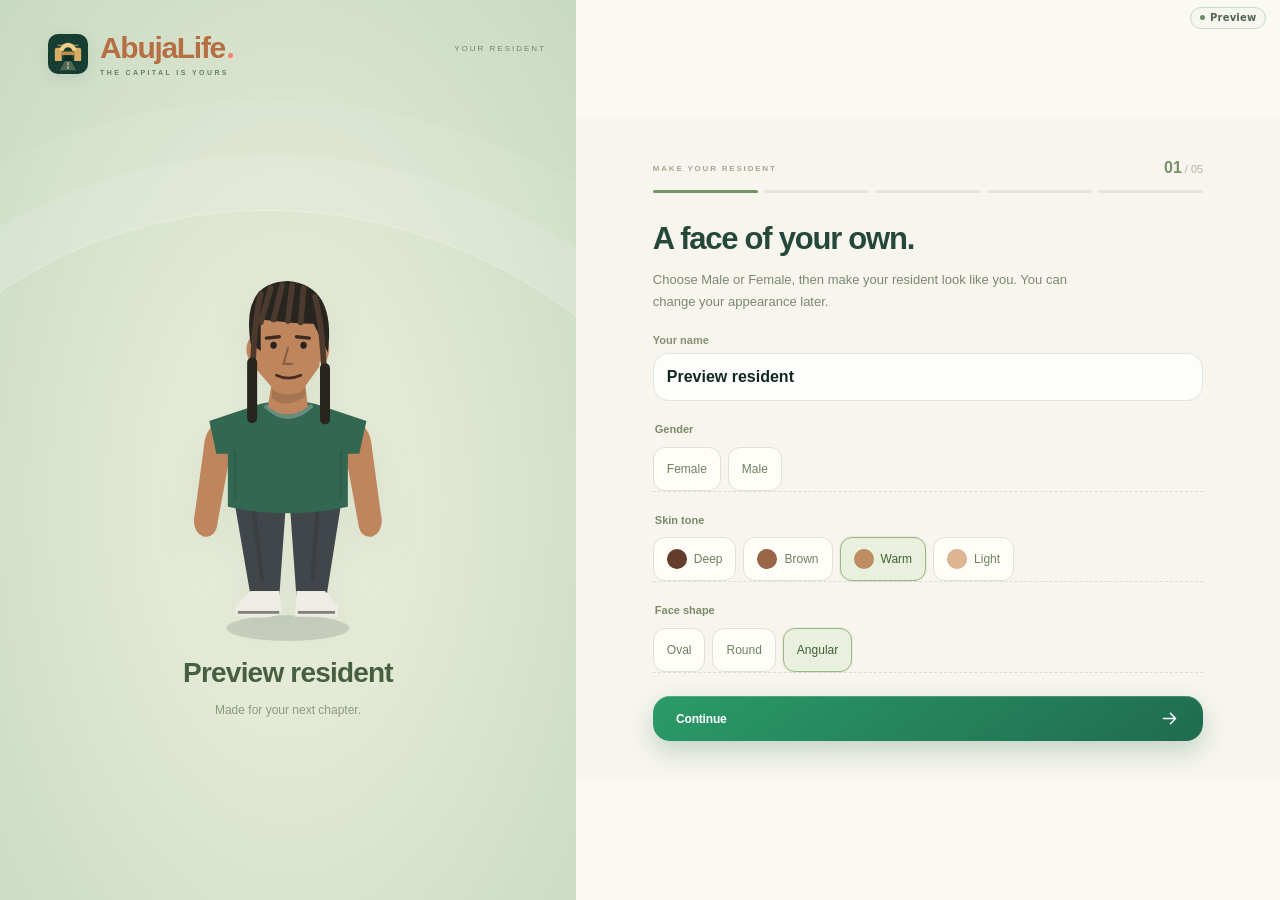
==== preview/index.html @ cd8a8795 "Merge pull request #1 from victorKALEJAYE/feat/life-progression-2026-10-13 AbujaLife with life progr" ====
<!doctype html>
<html lang="en">
<head>
<meta charset="utf-8">
<meta name="viewport" content="width=device-width,initial-scale=1,maximum-scale=1,user-scalable=no,viewport-fit=cover">
<meta name="theme-color" content="#204b3c">
<meta name="description" content="Explore the AbujaLife browser preview. No account required.">
<title>AbujaLife · Preview</title>
<link rel="icon" href="data:image/svg+xml,%3Csvg xmlns='http://www.w3.org/2000/svg' viewBox='0 0 64 64'%3E%3Crect width='64' height='64' rx='16' fill='%23204b3c'/%3E%3Ctext x='32' y='44' text-anchor='middle' font-size='42' font-family='Georgia' fill='%23f4f2eb'%3EA%3C/text%3E%3C/svg%3E">
<link rel="stylesheet" data-abuja-map-styles href="data:text/css,">
<style>
.world-canvas{position:relative;width:100%;overflow:hidden;border-radius:20px;background:#c6d2b5;isolation:isolate;line-height:1.3}
.world-playable{height:clamp(520px,67dvh,760px);outline:none;touch-action:pan-y;box-shadow:inset 0 0 0 1px #f1eed1}
.world-playable .world-scene{display:block;width:100%;height:100%;min-height:0;aspect-ratio:auto;overflow:hidden;font-family:Inter,system-ui,-apple-system,BlinkMacSystemFont,"Segoe UI",sans-serif;touch-action:none;cursor:crosshair;user-select:none}
.world-playable:focus-visible{outline:2px solid #bfa97e;outline-offset:3px}
.world-playable .world-scene text{user-select:none}
.world-preview{height:620px;pointer-events:none}
.world-preview .world-hud,.world-preview .world-game-controls,.world-preview .world-help,.world-preview .world-motion-status,.world-preview .world-simulation-label{display:none}
.resident-avatar{display:block;height:auto;overflow:visible}.resident-avatar-full{max-height:240px}
.world-hud{position:absolute;top:18px;left:18px;right:18px;display:flex;align-items:start;justify-content:space-between;gap:12px;pointer-events:none}
.world-location-chip{display:flex;align-items:center;gap:9px;min-height:41px;background:#fbf6e9e8;border:1px solid #fff7;box-shadow:0 4px 18px #213c2e14;border-radius:13px;color:#395547;padding:11px 13px;font-size:12px;font-weight:650;backdrop-filter:blur(12px)}
.world-location-chip>i{width:7px;height:7px;background:#769773;border-radius:50%;box-shadow:0 0 0 4px #759b7118}.world-location-chip>small{font-size:8px;font-weight:700;letter-spacing:1px;color:#7c8b74;border-left:1px solid #77866a2b;margin-left:4px;padding-left:11px}
.world-camera-button{width:39px;height:39px;min-height:39px;background:#f8f4e4dd;border:1px solid #fff8;border-radius:12px;color:#436752;font-size:29px;line-height:1;pointer-events:auto;box-shadow:0 4px 15px #1b41291a}
.world-motion-status{position:absolute;top:70px;left:23px;max-width:calc(100% - 42px);font-size:10px;font-weight:600;color:#49634c;text-shadow:0 1px 8px #f5f0d7;pointer-events:none}
.world-game-controls{position:absolute;bottom:35px;left:23px;right:23px;display:flex;justify-content:space-between;align-items:end;gap:18px;pointer-events:none}
.world-joystick-wrap{display:flex;flex-direction:column;gap:7px;align-items:center;pointer-events:auto;touch-action:none}
.world-joystick{position:relative;width:100px;height:100px;border-radius:50%;background:#e8e6cf57;border:1px solid #ffffff9c;box-shadow:0 4px 30px #1b3c2620,inset 0 0 0 9px #fffff91a;backdrop-filter:blur(6px);touch-action:none;cursor:grab;outline:none}
.world-joystick:active,.world-joystick.is-active{cursor:grabbing;background:#f5f1db88;border-color:#fffffff0}
.world-joystick-knob{position:absolute;left:31px;top:31px;width:38px;height:38px;border:1px solid #fff9;border-radius:50%;background:#f8f2e3ef;box-shadow:0 3px 11px #354f2e38,inset 0 -3px 5px #b7c4a63d;pointer-events:none;will-change:transform}
.world-joystick-cross:before,.world-joystick-cross:after{content:"";position:absolute;left:48px;top:11px;width:2px;height:76px;background:#fff7}.world-joystick-cross:after{transform:rotate(90deg)}
.world-joystick-caption{color:#3b5f47;font-size:8px;font-weight:750;letter-spacing:1.7px;text-shadow:0 1px 4px #fff9}
.world-actions{display:flex;flex-direction:column;align-items:end;gap:12px;pointer-events:auto}
.world-sprint-button{display:flex;flex-direction:column;align-items:center;justify-content:center;width:52px;height:52px;background:#f6f0dfcd;border:1px solid #fff9;border-radius:50%;color:#486447;box-shadow:0 3px 15px #324c2420;touch-action:none;user-select:none}
.world-sprint-button>span{font-size:20px;line-height:1}.world-sprint-button>small{font-size:7px;font-weight:750;letter-spacing:1px;margin-top:4px}.world-sprint-button.is-active{background:#3e644b;color:#fff;transform:scale(.97)}
.world-interact-button{display:flex;align-items:center;gap:9px;min-height:46px;max-width:310px;padding:8px 13px;background:#f6f1e5ea;border:1px solid #fff9;border-radius:14px;box-shadow:0 5px 20px #243f2a21;color:#5d7455;font-size:11px;font-weight:650;backdrop-filter:blur(10px)}
.world-context-action{position:absolute;z-index:4;transform:translate(-50%,-100%);max-width:min(210px,calc(100% - 28px));min-height:38px;padding:9px 15px;border:1px solid #fff9;border-radius:999px;background:#244f3feF;color:#fff8e9;box-shadow:0 8px 24px #1b352c45;font:inherit;font-size:11px;font-weight:750;white-space:nowrap;text-overflow:ellipsis;overflow:hidden;pointer-events:auto;touch-action:manipulation;backdrop-filter:blur(12px)}.world-context-action[hidden]{display:none}
.world-interact-button>span{max-width:215px;overflow:hidden;text-overflow:ellipsis;white-space:nowrap}.world-interact-button>b{font-weight:400;font-size:19px}.world-interact-button kbd{display:grid;place-items:center;width:24px;height:24px;border:1px solid #77896a3d;border-radius:7px;background:#fffcf3;color:#617954;font-size:11px;font-family:inherit}.world-interact-button.is-ready{background:#31563fea;color:#f7f0d6;border-color:#f8ecc277}.world-interact-button.is-ready kbd{background:#f0e4bd;color:#37573a;border-color:transparent}
.world-help{position:absolute;bottom:20px;left:50%;transform:translateX(-50%);display:flex;align-items:center;gap:15px;color:#526c4e;font-size:9px;font-weight:550;white-space:nowrap;pointer-events:none;text-shadow:0 1px 5px #f3efda}.world-help>span{display:flex;align-items:center;gap:4px}.world-help kbd{font:8px Inter,system-ui;border:1px solid #5c785530;border-radius:3px;min-width:13px;height:16px;display:inline-grid;place-items:center;background:#f8f2df8c;padding:1px 3px;color:#5b7453}
.world-simulation-label{position:absolute;bottom:9px;right:18px;color:#5c745699;font-size:7px;letter-spacing:.2px;pointer-events:none}
.world-point{cursor:pointer;outline:none;transition:opacity .16s}.world-point-ring{fill:#f3ecc885;stroke:#faf5d3;stroke-width:1.7}.world-point-arrow{stroke:#fdf8dc;stroke-width:2;fill:none;stroke-linecap:round;stroke-linejoin:round}.world-point-label{opacity:.87;transition:opacity .2s}.world-point-label rect{fill:#f4f0dfed;stroke:#fffffc82;stroke-width:.7;filter:drop-shadow(0 2px 3px #2d453318)}.world-point-label text{font-size:10px;font-weight:650;fill:#4e684f;letter-spacing:.15px}.world-point.is-nearby .world-point-ring{fill:#45684d99;stroke:#faf1c7;stroke-width:2.4}.world-point.is-nearby .world-point-label rect{fill:#315840;stroke:#f3e5bc}.world-point.is-nearby .world-point-label text{fill:#f6efd5}.world-point:hover .world-point-label,.world-point:focus .world-point-label{opacity:1}.world-point:hover .world-point-ring,.world-point:focus .world-point-ring{stroke-width:4;fill:#d0bd7890}.city-building{cursor:pointer}.city-building:hover{filter:brightness(1.025)}
.world-front-door{cursor:pointer;filter:drop-shadow(0 7px 12px #1e49352b)}.world-front-door text{paint-order:stroke;stroke:#f7f2de55;stroke-width:1px}.world-front-door:hover{filter:brightness(1.06) drop-shadow(0 7px 12px #1e49353c)}
.world-player{pointer-events:none}.world-player-halo{fill:#edcf7d35;stroke:#e9d390bd;stroke-width:1.5}.world-you-label rect{fill:#335d42}.world-you-label text{fill:#f7efcf;font-size:8px;font-weight:750;letter-spacing:1px}.world-you-label>path{fill:#355d42}.world-online-resident{cursor:pointer}.online-resident-label text{font-size:8px;fill:#416348;font-weight:600}.world-ambient{pointer-events:none}.world-parked-car{cursor:pointer}
.world-route-line{fill:none;stroke:#ffefd0;stroke-width:3;stroke-linecap:round;stroke-dasharray:3 11;opacity:.65;pointer-events:none}.world-destination{pointer-events:none}.world-destination ellipse{fill:none;stroke:#f9f0c8;stroke-width:2}.world-destination ellipse+ellipse{fill:#eee0a3aa;stroke:none}.world-destination[hidden],.world-furniture-ghost[hidden]{display:none}
.world-furniture-ghost{pointer-events:none}.world-furniture-ghost ellipse{fill:#619d6380;stroke:#eef1bc;stroke-width:2}.world-furniture-ghost path{fill:#f1e4c080;stroke:#f8f2d2;stroke-width:2}.world-furniture-ghost text{fill:#345c3c;font-size:10px;font-weight:700;letter-spacing:2}.world-furniture-ghost.is-blocked ellipse{fill:#b35e5988}.world-furniture-toolbar{position:absolute;bottom:160px;left:50%;transform:translateX(-50%);display:flex;align-items:center;gap:9px;padding:10px 12px;border-radius:14px;background:#f8f2e8ed;box-shadow:0 6px 24px #2943332b;width:max-content;max-width:calc(100% - 28px);font-size:11px;color:#406346}.world-furniture-toolbar[hidden]{display:none}.world-furniture-toolbar button{border:0;border-radius:8px;background:#426849;color:#f9f1da;padding:9px 11px;font-size:10px;white-space:nowrap}.world-furniture-toolbar button:last-child{background:#dfe5d4;color:#406047}
.world-leaves{animation:world-leaves 8s ease-in-out infinite;transform-origin:0 -60px}.world-fountain{animation:fountain-light 2.6s ease-in-out infinite alternate}
.world-canvas[data-activity=exercise] .world-player-walker .walker-body{animation:world-workout 1.1s ease-in-out infinite}.world-canvas[data-activity=eat] .world-player-walker .walker-arm-right{animation:world-eating 1.5s ease-in-out infinite}.world-canvas[data-activity=rest] .world-player-walker{animation:world-rest 3s ease-in-out infinite}.world-canvas[data-scene-kind=transit] .world-joystick-wrap,.world-canvas[data-scene-kind=transit] .world-actions,.world-canvas[data-scene-kind=transit] .world-help{display:none}
@keyframes world-leaves{0%,100%{transform:rotate(-.35deg)}50%{transform:rotate(.7deg)}}@keyframes fountain-light{from{opacity:.65}to{opacity:1}}@keyframes world-workout{0%,100%{transform:translateY(0)}50%{transform:translateY(9px)}}@keyframes world-eating{0%,100%{transform:rotate(0deg);transform-origin:12px -51px}50%{transform:rotate(-70deg);transform-origin:12px -51px}}@keyframes world-rest{50%{opacity:.78}}
@media(min-width:1000px){.world-joystick{width:90px;height:90px;opacity:.8}.world-joystick-knob{top:27px;left:27px;width:34px;height:34px}.world-joystick-cross:before,.world-joystick-cross:after{left:43px;top:10px;height:68px}.world-game-controls{bottom:38px}.world-joystick:hover{opacity:1}}
@media(max-width:600px){.world-canvas{border-radius:16px}.world-playable,#world-scene.world-playable{height:clamp(490px,64dvh,650px);min-height:490px}.world-hud{top:13px;left:13px;right:13px;gap:8px}.world-location-chip{min-height:36px;padding:9px 11px;font-size:10px;gap:7px;border-radius:11px;max-width:calc(100% - 46px)}.world-location-chip>span{max-width:154px;white-space:nowrap;overflow:hidden;text-overflow:ellipsis}.world-location-chip>small{font-size:7px;padding-left:8px;letter-spacing:.6px}.world-location-chip>i{width:5px;height:5px}.world-camera-button{width:35px;height:35px;min-height:35px;font-size:25px;border-radius:10px}.world-motion-status{top:59px;left:17px;font-size:9px;max-width:calc(100% - 30px)}.world-game-controls{left:17px;right:17px;bottom:26px;gap:13px}.world-joystick{width:104px;height:104px}.world-joystick-knob{left:32px;top:32px;width:40px;height:40px}.world-joystick-cross:before,.world-joystick-cross:after{left:51px;top:11px;height:79px}.world-joystick-caption{font-size:7px}.world-actions{gap:11px;max-width:190px}.world-interact-button{min-height:45px;font-size:10px;padding:8px 10px;gap:7px;max-width:195px;border-radius:13px}.world-interact-button>span{max-width:137px}.world-interact-button kbd{display:none}.world-sprint-button{width:49px;height:49px}.world-help{bottom:13px;left:16px;transform:none;font-size:7px}.world-help>span:nth-child(-n+2){display:none}.world-simulation-label{font-size:6px;right:13px;bottom:12px}.world-furniture-toolbar{bottom:156px;font-size:9px;gap:6px;padding:9px}.world-furniture-toolbar>span{max-width:136px;line-height:1.5}.world-furniture-toolbar button{padding:8px;font-size:9px}.world-preview{height:540px}}
@media(prefers-reduced-motion:reduce){.world-leaves,.world-fountain{animation:none}.world-point,.world-point-label{transition:none}}
.world-npc-label{font-size:8px;font-weight:650;fill:#506747;letter-spacing:1.1px;opacity:.75}
.world-sprint-button>span svg{width:19px;height:19px;display:block}.world-interact-button>b svg{width:16px;height:16px;display:block}
.world-minimap{position:absolute;right:18px;top:68px;width:120px;padding:6px 7px 5px;border-radius:13px;background:#375a42b5;border:1px solid #faf1d157;box-shadow:0 3px 15px #22402a15;backdrop-filter:blur(8px);pointer-events:none}.world-minimap svg{display:block;width:100%;height:76px;background:#b2c49b70;border-radius:7px;overflow:hidden}.world-minimap>span{display:block;text-align:center;margin-top:5px;font-size:5.5px;letter-spacing:.7px;font-weight:700;color:#f2e8c4}.world-preview .world-minimap{display:none}.world-canvas[data-scene-kind=transit] .world-minimap{display:none}
@media(max-width:600px){.world-minimap{right:13px;top:61px;width:80px;padding:4px;border-radius:9px}.world-minimap svg{height:51px;border-radius:5px}.world-minimap>span{font-size:4px;letter-spacing:.2px;margin-top:3px}.world-motion-status{max-width:calc(100% - 120px);line-height:1.5}}
/* Quiet game chrome leaves the resident and the road in view. */
.world-character-layer{position:absolute;inset:0;width:100%;height:100%;z-index:1;pointer-events:none}
.world-canvas[data-character-renderer="webgl-3d"] .walker-body{visibility:hidden}
.world-hud,.world-game-controls,.world-minimap,.world-furniture-toolbar{z-index:3}
.world-location-chip{min-height:31px;padding:8px 11px;border-radius:9px;font-size:10px;gap:8px;background:#fbf7ebdc;box-shadow:0 2px 12px #213c2e0a}
.world-location-chip>small{display:none}.world-location-chip>i{width:5px;height:5px;box-shadow:none}
.world-camera-button{width:32px;height:32px;min-height:32px;font-size:23px;border-radius:9px;box-shadow:none;background:#fbf7ebdb}
.world-minimap{top:61px;width:93px;padding:4px;border-radius:10px;background:#365c47a6;box-shadow:none;border-color:#faf1d144}.world-minimap svg{height:67px;border-radius:6px}.world-minimap>span{display:none}
.world-motion-status,.world-help,.world-simulation-label{position:absolute;width:1px;height:1px;margin:-1px;padding:0;overflow:hidden;clip-path:inset(50%);white-space:nowrap;border:0}
.world-motion-status.is-important{width:auto;height:auto;clip-path:none;top:57px;left:20px;max-width:calc(100% - 140px);white-space:normal;background:#fbf5e7e8;padding:8px 11px;border-radius:8px;font-size:10px;z-index:3}
.world-you-label,.world-npc-label{display:none}.world-npc-label.is-security{display:block;font-size:6.5px;font-weight:750;letter-spacing:.7px;fill:#f6f1dc;paint-order:stroke;stroke:#315846;stroke-width:3px;stroke-linejoin:round}.world-player-halo{fill:#fff8d21c;stroke:#fff3ba9c;stroke-width:1.2}
.world-point-label{opacity:0}.world-point:hover .world-point-label,.world-point:focus .world-point-label,.world-point.is-nearby .world-point-label{opacity:1}.world-point-ring{fill:#fff3be24;stroke:#fff6d6a8;stroke-width:1.2}.world-point-arrow{opacity:.6}
.world-joystick-caption{display:none}.world-joystick-cross:before,.world-joystick-cross:after{opacity:.28}.world-joystick{background:#f2ebd32e;border-color:#fffff080;box-shadow:inset 0 0 0 9px #fffff50a,0 3px 14px #27463115;backdrop-filter:blur(3px)}
.world-interact-button{max-width:235px;min-height:41px;border-radius:11px;font-size:10px;box-shadow:0 3px 12px #243f2a14}.world-interact-button:not(.is-ready){opacity:.55}.world-interact-button>b{display:none}.world-actions{gap:10px}.world-sprint-button{width:45px;height:45px;box-shadow:none;background:#f6f0df9e}.world-sprint-button>small{display:none}.world-game-controls{bottom:24px}
.world-canvas[data-scene-kind="transit"]{background:#8eaf7c}.world-canvas[data-scene-kind="transit"]>.world-scene{filter:none}.world-canvas[data-scene-kind="transit"] .world-location-chip{max-width:130px}
.world-canvas[data-scene-kind="transit"] .world-camera-button{display:none}
.world-canvas[data-activity="dance"] .world-player-walker .walker-body{animation:world-dance .65s ease-in-out infinite alternate}
@keyframes world-dance{from{transform:translate(-3px,-2px) rotate(-5deg)}to{transform:translate(3px,-5px) rotate(5deg)}}
.world-lake-ripple{animation:lake-ripple 5s ease-in-out infinite alternate}.world-club-light{animation:club-light 4s ease-in-out infinite alternate}
@keyframes lake-ripple{from{opacity:.2}to{opacity:.65}}@keyframes club-light{from{opacity:.14}to{opacity:.38}}
@media(max-width:600px){.world-location-chip{max-width:calc(100% - 50px);min-height:30px;padding:7px 9px;font-size:9px}.world-minimap{width:65px;top:54px;right:13px}.world-minimap svg{height:47px}.world-game-controls{bottom:21px;left:15px;right:15px}.world-joystick{width:90px;height:90px}.world-joystick-knob{left:28px;top:28px;width:34px;height:34px}.world-joystick-cross:before,.world-joystick-cross:after{left:44px;top:10px;height:69px}.world-interact-button{max-width:175px;min-height:42px}.world-interact-button>span{max-width:150px}.world-sprint-button{width:44px;height:44px}.world-motion-status.is-important{top:55px;max-width:calc(100% - 115px);font-size:9px}}
@media(prefers-reduced-motion:reduce){.world-lake-ripple,.world-club-light,.world-canvas[data-activity="dance"] .walker-body{animation:none}}
/* The SVG remains a transparent, keyboard-accessible interaction layer above real 3D scenery. */
.world-canvas[data-environment-renderer="webgl-3d"] .world-character-layer{z-index:0}
.world-canvas[data-environment-renderer="webgl-3d"]>.world-scene{position:relative;z-index:1;background:transparent}
.world-canvas[data-environment-renderer="webgl-3d"] .world-art,.world-canvas[data-environment-renderer="webgl-3d"] .world-traffic,.world-canvas[data-environment-renderer="webgl-3d"] .world-parked-car>.vehicle-figure,.world-canvas[data-environment-renderer="webgl-3d"] .world-player-car{visibility:hidden}
[data-avatar-renderer="webgl-3d"]{position:relative}[data-avatar-renderer="webgl-3d"]>.resident-avatar{visibility:hidden}.resident-avatar-3d{position:absolute;inset:0;width:100%;height:100%;display:block}
.world-canvas[data-environment-renderer="webgl-3d"] .world-art{visibility:visible;opacity:0}
.world-canvas[data-environment-renderer="webgl-3d"] .world-parked-car>.vehicle-figure{visibility:visible;opacity:0}
.world-time-chip{position:absolute;left:18px;top:58px;z-index:3;display:flex;align-items:center;gap:8px;color:#40584a;font-size:9px;pointer-events:none;text-shadow:0 1px 4px #f7f2de99}.world-time-chip time{font-variant-numeric:tabular-nums;font-weight:700}.world-time-chip span{font-size:8px;opacity:.8}.world-time-chip small{font-size:7px}.world-preview .world-time-chip{display:none}.world-canvas[data-time-of-day=night] .world-time-chip{color:#e4e9ea;text-shadow:0 1px 5px #192932}.world-canvas[data-time-of-day=night]:not([data-environment-renderer])>.world-scene{filter:brightness(.58) saturate(.75)}.world-sound-toggle{position:absolute;z-index:4;right:18px;top:141px;padding:7px 9px;border:1px solid #e7e6d370;background:#f4eddbdd;border-radius:8px;font:600 9px system-ui;color:#44604f}.world-sound-toggle[aria-pressed=true]{background:#405e64;color:#e8e6d5}.world-sound-toggle:disabled{opacity:.5}.world-canvas[data-scene-kind=transit] .world-time-chip{top:53px;flex-direction:column;align-items:flex-start;gap:3px}
@media(max-width:600px){.world-time-chip{left:13px;top:52px;gap:5px;font-size:8px;flex-direction:column;align-items:flex-start}.world-time-chip span{font-size:7px}.world-time-chip small{font-size:6px}.world-sound-toggle{right:13px;top:112px;font-size:8px}}
.world-location-chip{box-sizing:border-box}.world-motion-status.is-important{top:86px}.world-motion-status.is-activity{width:auto;height:auto;clip-path:none;top:85px;left:18px;max-width:calc(100% - 135px);padding:8px 11px 11px;margin:0;background:#eee9dbe8;color:#3b5248;border-radius:9px;font-size:10px;white-space:normal;z-index:4}.world-motion-status.is-activity:after{content:"";position:absolute;left:9px;right:9px;bottom:5px;height:2px;border-radius:2px;background:linear-gradient(to right,#668e79 calc(var(--activity-progress,0)*100%),#71827425 0)}.world-canvas[data-activity-object]:not([data-activity-object=""]) .world-player-halo,.world-canvas[data-activity-object]:not([data-activity-object=""]) .world-activity-prop{visibility:hidden}
@media(max-width:600px){.world-motion-status.is-activity{top:89px;left:13px;font-size:9px}.world-motion-status.is-important{top:89px}}
/* Camera controls affect the environment, never the surrounding website. */
.world-zoom-controls{position:absolute;z-index:4;right:18px;top:141px;display:flex;align-items:center;gap:2px;padding:3px;background:#fbf7ebe8;border:1px solid #fff9;border-radius:12px;box-shadow:0 3px 12px #243f2a14;touch-action:manipulation}
.world-zoom-controls>button{display:grid;place-items:center;width:40px;height:40px;min-height:40px;padding:0;border:0;border-radius:8px;background:transparent;color:#355c48;font:500 25px/1 system-ui;cursor:pointer;touch-action:manipulation}
.world-zoom-controls>button svg{width:19px;height:19px}.world-zoom-controls>button:hover{background:#496d5114}.world-zoom-controls>button:active{background:#496d5125}.world-zoom-controls>button:disabled{opacity:.3;cursor:default}.world-zoom-controls>button:focus-visible{outline:2px solid #b79a58;outline-offset:0}
.world-zoom-announcement{position:absolute;width:1px;height:1px;padding:0;margin:-1px;overflow:hidden;clip-path:inset(50%);white-space:nowrap;border:0}.world-preview .world-zoom-controls{display:none}.world-sound-toggle{top:196px}
@media(max-width:600px){.world-zoom-controls{right:13px;top:121px;border-radius:10px}.world-sound-toggle{top:176px}}
.world-canvas[data-scene-kind="home"] .world-zoom-controls,.world-canvas[data-scene-kind="visit"] .world-zoom-controls{top:88px;right:auto;left:50%;transform:translateX(-50%)}

/* Extend the outdoor ambience past oblique map edges without a bright night void. */
.world-canvas[data-scene-kind="public"][data-time-of-day="night"]{background:#192e24}

/* Arranging leaves the room visible; taps choose a position and Place saves it. */
.world-catalogue-button{position:absolute;z-index:4;left:13px;top:93px;display:inline-flex;align-items:center;gap:7px;min-height:44px;padding:0 12px;background:#fbf7ecee;color:#294f3d;border:1px solid #ffffffb3;border-radius:22px;font:650 11px system-ui;box-shadow:0 3px 12px #163b2420;touch-action:manipulation}
.world-catalogue-button svg{width:16px;height:16px}.world-catalogue-button:hover{background:#fffaf1}
.world-canvas.is-arranging .world-game-controls,.world-canvas.is-arranging .world-catalogue-button{display:none}
.world-canvas .world-furniture-toolbar{position:absolute;z-index:6;left:50%;bottom:15px;transform:translateX(-50%);width:min(350px,calc(100% - 28px));display:flex;flex-direction:column;gap:9px;padding:12px;background:#fbf8f0f5;border:1px solid #ffffffd9;border-radius:19px;box-shadow:0 9px 30px #19342529;color:#2f4e3a}
.world-furniture-toolbar[hidden]{display:none!important}.world-furniture-heading{display:flex;flex-direction:column;gap:3px;min-width:0}.world-furniture-heading strong{font:650 12px system-ui;overflow:hidden;text-overflow:ellipsis;white-space:nowrap}.world-furniture-heading span{max-width:none!important;font:500 10px/1.4 system-ui;color:#77826d}
.world-furniture-adjust{display:grid;grid-template-columns:repeat(5,1fr) 1.15fr;gap:4px;width:100%}.world-furniture-toolbar .world-furniture-adjust button{min-width:0;min-height:44px;padding:6px 3px;border-radius:11px;border:1px solid #d9dfd0;background:#f0f1e8;font:600 19px system-ui;color:#456247;touch-action:manipulation}.world-furniture-adjust [data-world-control=snap]{font-size:10px!important}.world-furniture-adjust [aria-pressed=true]{background:#e2edd8!important;border-color:#a1bb8c!important}
.world-furniture-confirm{display:grid;grid-template-columns:1fr 1.35fr;gap:8px;width:100%}.world-furniture-toolbar .world-furniture-confirm button{min-height:44px;border-radius:12px;border:1px solid #d5dccb;font:650 11px system-ui;background:#f5f5eb;color:#4b674c}.world-furniture-toolbar .world-furniture-confirm [data-world-control=place-furniture]{background:#28523e;color:#fffaf0;border-color:#28523e}.world-furniture-toolbar button:disabled{opacity:.45;cursor:default}
.world-canvas.is-arranging .world-furniture-ghost{opacity:.35}.world-canvas[data-environment-renderer=webgl-3d].is-arranging .world-furniture-ghost{visibility:hidden}
@media(max-height:550px){.world-canvas .world-furniture-toolbar{bottom:8px;gap:5px;padding:8px}.world-furniture-heading{display:none}.world-furniture-confirm{grid-template-columns:1fr 1fr}}
.world-roof-labels{position:absolute;inset:0;z-index:3;pointer-events:none;overflow:hidden}
.world-roof-name{position:absolute;pointer-events:auto;transform:translate(-50%,-100%);max-width:190px;min-height:44px;padding:7px 11px;border:1px solid #fff6;border-radius:12px;background:#183d30df;box-shadow:0 5px 18px #10251b25;color:#fff7dc;font:750 11px/1.2 system-ui,sans-serif;letter-spacing:.015em;text-align:center;backdrop-filter:blur(5px)}
.world-roof-name[hidden]{display:none}
.world-roof-name:active{background:#315f43}


/* Airport activity belongs to the airport premises, not the generic city traffic. */
.world-art .airport-plane{transform-box:fill-box;transform-origin:center;animation:abujalife-airport-taxi 16s linear infinite;will-change:transform}
.world-art .airport-plane-a{animation-delay:-4s}
@keyframes abujalife-airport-taxi{0%{transform:translateX(0)}48%{transform:translateX(520px)}52%{transform:translateX(520px) rotate(180deg)}100%{transform:translateX(0) rotate(180deg)}}
@media (prefers-reduced-motion:reduce){.world-art .airport-plane{animation:none}}


/* Airport movement is lightweight SVG ambience anchored to the actual airport landmark. */
@keyframes abuja-airport-ground-move{0%{transform:translateX(0)}50%{transform:translateX(155px)}100%{transform:translateX(0)}}
.world-scene .airport-plane-a{transform-box:fill-box;transform-origin:center;animation:abuja-airport-ground-move 9s linear infinite}
@media (prefers-reduced-motion:reduce){.world-scene .airport-plane-a{animation:none}}


/* Route guidance stays legible at road scale and while driving. */
.world-route-line{stroke:#fff0b8;stroke-width:5;stroke-dasharray:12 9;opacity:.9;filter:drop-shadow(0 1px 2px #17392f) drop-shadow(0 0 4px #17392f66)}
.world-canvas[data-driving="true"] .world-route-line{stroke:#ffd46f;stroke-width:6;stroke-dasharray:18 10;opacity:1;animation:abjRouteDrive .85s linear infinite}
@keyframes abjRouteDrive{to{stroke-dashoffset:-28}}
.world-go-out-shortcut{background:linear-gradient(145deg,#f5c75f,#e2a93d)!important;color:#213d31!important;box-shadow:0 14px 32px #7a5a1738!important;min-width:126px!important;font-weight:850!important}
.world-go-out-shortcut svg{width:20px;height:20px}
.world-go-out-shortcut span{font-size:15px;letter-spacing:-.02em}

.phone-root{--ph-ink:#202e28;--ph-muted:#747c72;--ph-line:#e2e5dc;--ph-paper:#f7f8f3;--ph-green:#256348;position:fixed;inset:0;z-index:1000;color:var(--ph-ink);font-family:Inter,-apple-system,BlinkMacSystemFont,"Segoe UI",sans-serif}.phone-root[hidden]{display:none}.phone-is-open{overflow:hidden}.phone-root *{box-sizing:border-box}.phone-root button,.phone-root input,.phone-root select,.phone-root textarea{font:inherit}.phone-root button{cursor:pointer;border:0}.phone-root button:disabled{cursor:wait;opacity:.5}.phone-root button:focus-visible,.phone-root input:focus-visible,.phone-root textarea:focus-visible,.phone-root select:focus-visible{outline:3px solid #c9984e;outline-offset:3px}.phone-root button{touch-action:manipulation}.ph-backdrop{position:absolute;inset:0;display:grid;place-items:center;background:#101a16b5;backdrop-filter:blur(12px);padding:20px 12px 38px}.ph-device{position:relative;width:min(360px,calc((100dvh - 80px)*.474));height:min(760px,calc(100dvh - 80px));padding:8px;border:1px solid #aaa99d;border-radius:48px;background:linear-gradient(105deg,#484a43,#dbdbce 11%,#96998e 13%,#32372e 20%,#babaae 83%,#e0e0d1 86%,#42443c);box-shadow:0 28px 80px #0007,0 0 0 2px #272b23,0 0 0 4px #898c7d;isolation:isolate}.ph-screen{position:relative;overflow:hidden;height:100%;border:3px solid #151914;border-radius:40px;background:#1c372d;display:flex;flex-direction:column}.ph-hardware{position:absolute;z-index:-1;border:1px solid #73796c;background:linear-gradient(90deg,#454b3f,#adb2a2);border-radius:3px}.ph-action-button{left:-5px;top:96px;width:4px;height:25px}.ph-volume{left:-5px;top:143px;width:4px;height:72px;padding:0}.ph-power{right:-5px;top:167px;width:4px;height:57px;padding:0}.ph-device-caption{position:absolute;left:0;right:0;top:calc(100% + 14px);display:flex;align-items:center;justify-content:space-between;color:#e4e6d9;font-size:10px;letter-spacing:.1em;font-weight:600;white-space:nowrap}.ph-device-caption button{display:flex;align-items:center;gap:5px;color:#dde1d5;background:none;font-size:10px;letter-spacing:0}.ph-device-caption .ph-icon{width:13px;height:13px}.ph-statusbar{position:relative;z-index:3;flex:0 0 51px;display:flex;align-items:center;justify-content:space-between;padding:0 22px;color:#fff;font-size:13px;font-weight:700;letter-spacing:-.025em}.ph-clock{min-width:43px}.ph-status-icons{display:flex;align-items:center;gap:4px}.ph-status-icons .ph-icon{width:15px;height:15px;stroke-width:2.5}.ph-battery{width:22px;height:11px;display:block;border:1px solid currentColor;border-radius:3px;position:relative;margin-left:2px}.ph-battery:before{content:"";position:absolute;inset:1px;background:currentColor;border-radius:1px}.ph-battery:after{content:"";position:absolute;right:-3px;top:3px;width:2px;height:4px;background:currentColor;border-radius:0 2px 2px 0}.ph-island{position:absolute;top:12px;left:50%;transform:translateX(-50%);width:96px;height:28px;background:#080c0a;color:#fff;z-index:4;border-radius:22px;display:flex;align-items:center;justify-content:flex-end;padding:0 8px;transition:width .25s ease}.ph-island>i{width:8px;height:8px;display:block;border-radius:50%;background:radial-gradient(circle,#122928,#060b09 65%);box-shadow:0 0 0 2px #0d1311}.ph-island-active{width:160px;justify-content:center;gap:7px;overflow:hidden}.ph-island-active .ph-icon{width:16px;height:16px;flex:none;color:#83cba3}.ph-island-active span{font-size:10px;white-space:nowrap;overflow:hidden;text-overflow:ellipsis}.ph-wallpaper{position:absolute;inset:0;overflow:hidden;background:linear-gradient(160deg,#274437 0%,#39604c 34%,#677449 58%,#b89461 80%,#dcc69e 100%);z-index:-1}.ph-wallpaper:before{content:"";position:absolute;width:125%;height:66%;bottom:-7%;left:-34%;border-radius:48% 75% 0 0;background:linear-gradient(40deg,#233d31,#51734e);transform:rotate(-27deg);box-shadow:30px -8px 0 #63806566}.ph-wallpaper:after{content:"";position:absolute;right:-42%;bottom:-39%;width:105%;height:125%;border-radius:48%;background:linear-gradient(125deg,#d3ac74,#9a774dc4 60%,#58634bb8);transform:rotate(31deg);box-shadow:-2px 0 0 #ecdbb044,-45px 0 80px #edc88517}.ph-wallpaper i{position:absolute;bottom:14%;width:17px;background:#152e2970;border-radius:3px 3px 0 0;z-index:2}.ph-wallpaper i:nth-child(1){height:95px;left:48%}.ph-wallpaper i:nth-child(2){height:58px;left:56%;width:22px}.ph-wallpaper i:nth-child(3){height:105px;left:64%;width:8px}.ph-wallpaper i:nth-child(4){height:43px;left:70%;width:20px}.ph-wallpaper i:nth-child(5){height:64px;left:38%;width:22px}.ph-wallpaper span{position:absolute;right:13%;top:17%;width:68px;height:68px;border-radius:50%;background:#f1d1a163;box-shadow:0 0 55px #e0c69533}.ph-icon{display:block;width:22px;height:22px;flex:none}.ph-home-indicator{position:absolute;z-index:8;bottom:7px;left:50%;transform:translateX(-50%);width:112px;height:18px;padding:0;background:transparent}.ph-home-indicator:after{content:"";display:block;height:4px;border-radius:5px;background:#fff;margin:7px 0}.ph-app .ph-home-indicator:after{background:#24342b}.ph-lock-content{position:relative;flex:1;min-height:0;text-align:center;color:#f9f9e9;padding:22px 18px 35px;display:flex;flex-direction:column;align-items:center}.ph-lock-symbol{width:20px;height:20px;margin-bottom:13px;opacity:.88}.ph-lock-date{font-size:15px;font-weight:500;letter-spacing:-.03em}.ph-lock-time{font-size:77px;font-weight:250;line-height:1.12;letter-spacing:-.07em;margin:6px 0 0}.ph-lock-location{font-size:14px;margin-top:16px;font-weight:600;letter-spacing:.03em}.ph-lock-location>span{display:block;font-size:10px;font-weight:400;margin-top:6px;opacity:.75}.ph-lock-notices{width:100%;margin:auto 0 25px;display:grid;gap:8px}.ph-lock-notice{width:100%;display:flex;align-items:center;text-align:left;gap:9px;background:#e8e9d5ce;backdrop-filter:blur(12px);color:#253e30;padding:11px;border-radius:16px;box-shadow:0 2px 12px #182d2a15}.ph-lock-notice>span:nth-child(2){flex:1;min-width:0}.ph-lock-notice strong,.ph-lock-notice small{display:block;overflow:hidden;text-overflow:ellipsis;white-space:nowrap;font-size:11px}.ph-lock-notice small{font-size:10px;margin-top:3px;opacity:.7}.ph-lock-notice>.ph-icon{width:14px}.ph-unlock{display:flex;align-items:center;gap:8px;background:none;color:#f8f9eb;padding:15px;font-size:12px;font-weight:500;margin:auto 0 30px}.ph-lock-notices:not(:empty)+.ph-unlock{margin:0 0 30px}.ph-unlock .ph-icon{width:15px;height:15px}.ph-lock-shortcuts{position:absolute;bottom:38px;left:27px;right:27px;display:flex;justify-content:space-between;pointer-events:none}.ph-lock-shortcuts button{width:39px;height:39px;border-radius:50%;background:#11271f68;color:#fff;display:grid;place-items:center;pointer-events:auto}.ph-lock-shortcuts .ph-icon{width:20px;height:20px}.ph-home-content{position:relative;flex:1;min-height:0;display:flex;flex-direction:column;padding:9px 17px 27px;animation:ph-enter .2s ease}.ph-widget-row{display:grid;grid-template-columns:1.08fr 1fr;gap:10px;margin:2px 0 23px}.ph-widget{min-width:0;height:97px;padding:13px 12px;border-radius:19px;text-align:left;background:#dce5d0d9;backdrop-filter:blur(15px);color:#213c2c;display:flex;flex-direction:column;overflow:hidden}.ph-widget small{display:flex;gap:5px;align-items:center;line-height:1.2;font-size:8px;font-weight:750;letter-spacing:.11em}.ph-widget small .ph-icon{width:11px;height:11px}.ph-widget strong{font-size:19px;line-height:1.16;font-weight:650;letter-spacing:-.045em;margin:10px 0 4px;overflow:hidden;text-overflow:ellipsis;white-space:nowrap}.ph-widget>span{font-size:9px;color:#4c6352;display:flex;align-items:center;justify-content:space-between}.ph-widget>span .ph-icon{width:11px;height:11px}.ph-wallet-widget{background:#18372deb;color:#e5edd6}.ph-wallet-widget>span{color:#b6c6aa}.ph-wallet-widget strong{font-size:19px}.ph-app-grid{display:grid;grid-template-columns:repeat(4,minmax(0,1fr));gap:19px 5px}.ph-launcher{min-width:0;display:flex;flex-direction:column;align-items:center;gap:7px;color:#fff;background:none;padding:0}.ph-app-icon{width:51px;height:51px;border-radius:13px;position:relative;display:grid;place-items:center;color:#fff;box-shadow:0 3px 6px #09181128,inset 0 1px 1px #ffffff45}.ph-app-icon>.ph-icon{width:29px;height:29px;stroke-width:1.7}.ph-app-label{font-size:9px;line-height:1.2;font-weight:450;text-shadow:0 1px 2px #091e15;white-space:nowrap}.phone-root .green{background:linear-gradient(145deg,#6fbb6e,#207b42)}.phone-root .sand{background:linear-gradient(145deg,#efe4cb,#b0a481);color:#395540}.phone-root .blue{background:linear-gradient(145deg,#76a6cb,#376787)}.phone-root .ink{background:linear-gradient(145deg,#435549,#182c20);color:#eee8d2}.phone-root .amber{background:linear-gradient(145deg,#dcc17b,#977b38)}.phone-root .orange{background:linear-gradient(145deg,#d99765,#9e5c35)}.phone-root .cream{background:linear-gradient(145deg,#fcfaee,#d9ddc9);color:#714f35}.phone-root .coral{background:linear-gradient(145deg,#d89280,#ae5345)}.phone-root .violet{background:linear-gradient(145deg,#b1a2c4,#78678a)}.phone-root .silver{background:linear-gradient(145deg,#e0e3d9,#afb7a4);color:#42523f}.phone-root .sage{background:#e3eadb;color:#4c654a}.ph-badge{position:absolute;right:-5px;top:-5px;height:19px;min-width:19px;padding:0 5px;border-radius:20px;display:grid;place-items:center;background:#b54438;color:white;font-size:10px;font-weight:650;font-style:normal;box-shadow:0 1px 3px #0003}.ph-page-dots{display:flex;justify-content:center;align-items:center;gap:5px;color:#f2f4e6;font-size:9px;letter-spacing:.04em;margin:22px 0 auto}.ph-page-dots>i{width:4px;height:4px;border-radius:50%;background:currentColor}.ph-dock{margin-top:15px;background:#c1cbb594;backdrop-filter:blur(24px);padding:12px 7px;border-radius:25px;display:grid;grid-template-columns:repeat(4,1fr);box-shadow:inset 0 1px #e3e9d530}.ph-dock .ph-app-label{display:none}.ph-dock .ph-app-icon{width:49px;height:49px}.ph-app{background:var(--ph-paper)}.ph-app .ph-wallpaper{display:none}.ph-app .ph-statusbar{color:#2b3b30}.ph-app-content{position:relative;flex:1;min-height:0;display:flex;flex-direction:column;padding-bottom:24px;animation:ph-enter .18s ease}.ph-app-header{height:42px;flex:none;padding:0 12px;display:flex;align-items:center;justify-content:space-between;border-bottom:1px solid var(--ph-line);gap:4px;background:#f7f8f3e6}.ph-app-header>strong{font-size:12px;overflow:hidden;text-overflow:ellipsis;white-space:nowrap}.ph-back,.ph-header-close{display:flex;align-items:center;background:none;color:var(--ph-green);padding:8px 0;gap:1px;font-size:11px;min-width:55px}.ph-back .ph-icon{width:19px;height:19px}.ph-header-close{justify-content:flex-end;min-width:35px}.ph-header-close .ph-icon{width:17px;height:17px}.ph-scroll{flex:1;min-height:0;overflow:auto;overscroll-behavior:contain;padding:18px 14px 25px;scrollbar-width:thin;scrollbar-color:#c7cfbd transparent}.ph-page-intro{margin:3px 2px 20px}.ph-page-intro>small{display:block;font-size:8px;font-weight:700;letter-spacing:.13em;color:#788064;line-height:1.6}.ph-page-intro h2{font-size:27px;font-weight:650;letter-spacing:-.055em;line-height:1.16;margin:5px 0 8px;color:#253b2d}.ph-page-intro p{font-size:11px;color:var(--ph-muted);line-height:1.6;margin:0}.ph-toolbar{display:flex;align-items:center;gap:9px}.ph-toolbar .ph-search{flex:1}.ph-search{display:flex;align-items:center;gap:7px;border-radius:11px;background:#e8ece3;padding:0 10px;height:37px;margin:0 0 16px}.ph-search .ph-icon{width:15px;height:15px;color:#7c8976}.ph-search input{width:100%;min-width:0;border:0;outline:0;background:none;color:var(--ph-ink);padding:9px 0;font-size:11px}.ph-search input::placeholder{color:#8b9582}.ph-square{background:none;color:var(--ph-green);padding:6px;margin-bottom:16px}.ph-list{margin:0 -3px 16px}.ph-list-row{width:100%;min-height:63px;display:flex;align-items:center;gap:10px;padding:11px 3px;text-align:left;color:var(--ph-ink);background:transparent;border-bottom:1px solid var(--ph-line)!important}.ph-list-row>.ph-icon,.ph-property-row>.ph-icon{color:#9ba48e;width:14px;height:14px}.ph-row-copy{flex:1;min-width:0;display:flex;flex-direction:column;gap:5px}.ph-row-copy>strong{font-weight:600;font-size:12px;line-height:1.25;overflow:hidden;white-space:nowrap;text-overflow:ellipsis}.ph-row-copy>small{font-size:10px;color:#818b79;line-height:1.3;white-space:nowrap;overflow:hidden;text-overflow:ellipsis}.ph-row-copy>time{font-size:8px;color:#8b9280;margin-top:1px}.ph-row-copy>.ph-wrap{white-space:normal}.ph-avatar{width:39px;height:39px;position:relative;border-radius:50%;display:block;flex:none;background:#dce4cf;overflow:visible}.ph-avatar>svg{width:100%;height:100%;display:block;overflow:hidden;border-radius:inherit}.ph-avatar-fallback{display:none}.ph-online{position:absolute;right:-1px;bottom:1px;width:10px;height:10px;border-radius:50%;border:2px solid var(--ph-paper);background:#5b9551}.ph-avatar.large{width:88px;height:88px;margin:auto}.ph-avatar.large .ph-online{width:17px;height:17px;right:3px;bottom:5px;border-width:3px}.ph-row-end{display:flex;flex-direction:column;gap:6px;align-items:flex-end;font-size:8px;color:#8c9783}.ph-row-end>.ph-icon{width:12px;height:12px}.ph-unread{display:grid;place-items:center;min-width:17px;height:17px;padding:0 4px;background:#40734f;color:#fff;border-radius:30px;font-style:normal;font-size:9px}.ph-mini-app{display:grid;place-items:center;flex:none;width:33px;height:33px;border-radius:9px}.ph-mini-app .ph-icon{width:19px;height:19px}.ph-empty{min-height:180px;display:flex;align-items:center;justify-content:center;flex-direction:column;gap:15px;text-align:center;padding:25px 15px}.ph-empty>.ph-icon{width:33px;height:33px;color:#a7b09d;stroke-width:1.3}.ph-empty>strong{font-size:12px;line-height:1.5;color:#7b8770;font-weight:500;max-width:200px}.ph-button{min-height:38px;display:inline-flex;align-items:center;justify-content:center;gap:7px;background:#345b40;color:#f3f7ed;border-radius:10px;padding:11px 13px;font-size:11px;font-weight:550;line-height:1.2}.ph-button .ph-icon{width:15px;height:15px}.ph-button.secondary{background:#e8eddf;color:#455a3e}.ph-button.subtle{background:transparent;color:#5f7752;font-size:10px}.ph-button.wide{display:flex;width:100%;margin:13px 0}.ph-section-label{font-size:9px;text-transform:uppercase;letter-spacing:.12em;color:#8d957f;font-weight:600;margin:22px 2px 11px}.ph-request-row{display:flex;flex-wrap:wrap;align-items:center;gap:9px;padding:12px 3px;border-bottom:1px solid var(--ph-line)}.ph-request-row>span:nth-child(2){flex:1;display:flex;flex-direction:column;gap:4px}.ph-request-row strong{font-size:11px}.ph-request-row small{font-size:9px;color:var(--ph-muted)}.ph-request-row>div{display:flex;width:100%;padding-left:48px;gap:7px}.ph-request-row .ph-button{min-height:30px;padding:8px 12px;font-size:10px}.ph-contact-hero{text-align:center;padding:15px 0 20px}.ph-contact-hero h2{font-size:23px;font-weight:600;letter-spacing:-.05em;margin:15px 0 5px}.ph-contact-hero p{font-size:11px;color:var(--ph-muted);margin:0 0 8px}.ph-contact-hero>small{font-size:10px;color:#5c7550}.ph-contact-actions{display:flex;justify-content:center;gap:7px;margin-bottom:24px}.ph-setting-list{background:#eef1e8;border-radius:13px;overflow:hidden;margin:12px 0}.ph-setting-row{width:100%;display:flex;align-items:center;gap:9px;text-align:left;background:transparent;padding:13px 10px;color:#3d5138}.ph-setting-row+.ph-setting-row{border-top:1px solid #dde3d4}.ph-setting-row>span:nth-child(2){flex:1;min-width:0;display:flex;flex-direction:column;gap:4px}.ph-setting-row strong{font-size:10px;font-weight:600}.ph-setting-row small{font-size:8px;line-height:1.5;color:#88907e}.ph-setting-row>.ph-icon{width:14px;height:14px;color:#939f86}.ph-setting-row .ph-mini-app{width:28px;height:28px;border-radius:7px}.ph-setting-row .ph-mini-app .ph-icon{width:16px;height:16px}.ph-switch{width:31px;height:18px;flex:none;display:block;position:relative;background:#b8c1ac;border-radius:20px;transition:background .2s}.ph-switch:after{content:"";position:absolute;top:2px;left:2px;width:14px;height:14px;border-radius:50%;background:#fff;box-shadow:0 1px 2px #0002}.ph-switch.on{background:#568655}.ph-switch.on:after{left:15px}.ph-form{padding:0 2px}.ph-field{display:block;margin:16px 0}.ph-field>span{display:block;font-size:10px;font-weight:550;color:#6e7c60;margin-bottom:7px}.ph-field input,.ph-field select,.ph-field textarea{display:block;width:100%;min-width:0;border:1px solid #dce3d2;border-radius:10px;background:#fffefa;color:#2e402b;font-size:11px;padding:11px;max-width:100%}.ph-field textarea{resize:vertical;line-height:1.6;min-height:75px}.ph-field input[type=datetime-local]{font-size:10px;min-height:40px}.ph-check-row input{accent-color:#487445;width:18px;height:18px}.ph-group-avatar{width:39px;height:39px;border-radius:12px;display:grid;place-items:center;background:#e1ddeb;color:#7b6b91;flex:none}.ph-group-avatar .ph-icon{width:23px;height:23px}.ph-thread-scroll{padding:0 12px 12px}.ph-thread-person{position:sticky;top:0;display:flex;align-items:center;text-align:left;gap:9px;width:calc(100% + 24px);margin:0 -12px 13px;background:#f0f3e9f2;backdrop-filter:blur(12px);padding:12px 16px;border-bottom:1px solid var(--ph-line);z-index:1;color:var(--ph-ink)}.ph-thread-person .ph-avatar{width:32px;height:32px}.ph-thread-person>span:nth-child(2){display:flex;flex-direction:column;gap:5px}.ph-thread-person strong{font-size:11px}.ph-thread-person small{font-size:8px;color:#7c8871}.ph-message-day{font-size:8px;color:#87917c;text-align:center;margin:15px 0 20px}.ph-bubbles{display:flex;flex-direction:column;gap:13px}.ph-message{max-width:88%;align-self:flex-start;display:flex;flex-direction:column;align-items:flex-start;gap:4px}.ph-message.mine{align-self:flex-end;align-items:flex-end}.ph-bubble{background:#e3e9dc;padding:10px 12px;border-radius:14px 14px 14px 3px;line-height:1.5;font-size:11px;color:#374b31;overflow-wrap:anywhere;white-space:pre-wrap}.ph-message.mine .ph-bubble{background:#3b6748;color:#f3f6ed;border-radius:14px 14px 3px 14px}.ph-message>span{font-size:7px;color:#8c967f;padding:0 3px}.ph-message-sender{font-size:8px;color:#728969;padding:0 3px}.ph-composer{display:flex;align-items:flex-end;gap:7px;padding:9px 12px 5px;flex:none;border-top:1px solid var(--ph-line);background:#f2f5ec}.ph-composer textarea{width:100%;min-width:0;border:1px solid #dce4d1;outline:0;border-radius:18px;background:#fffef7;font-size:11px;line-height:1.5;padding:10px 12px;resize:none;max-height:90px;min-height:39px;color:#394d32}.ph-send{height:37px;width:37px;flex:none;display:grid;place-items:center;background:#3b6948;color:#fff;border-radius:50%;margin-bottom:1px}.ph-send .ph-icon{width:18px;height:18px}.ph-typing{align-self:flex-start;display:flex;gap:4px;background:#e4eadb;border-radius:15px;padding:13px 14px}.ph-typing i{width:4px;height:4px;background:#90a182;border-radius:50%;animation:ph-type 1s infinite}.ph-typing i:nth-child(2){animation-delay:.15s}.ph-typing i:nth-child(3){animation-delay:.3s}.ph-quiet-note{font-size:9px;line-height:1.7;color:#89937e;margin:17px 3px;display:block}.ph-invite{display:flex;gap:10px;background:#eaeede;border-radius:12px;padding:13px 11px;margin:12px 0}.ph-invite>div{flex:1}.ph-invite strong{font-size:11px;line-height:1.4}.ph-invite p{font-size:10px;color:#748464;line-height:1.5;margin:5px 0}.ph-invite small{font-size:9px;color:#899776}.ph-inline-actions{display:flex;gap:6px;margin:12px 0 0}.ph-inline-actions .ph-button{min-height:30px;font-size:9px;padding:8px 11px}.ph-notice-unread{position:relative}.ph-notice-unread:before{content:"";position:absolute;width:5px;height:5px;background:#7c9c68;border-radius:50%;right:5px;top:7px}.ph-bank-card{position:relative;overflow:hidden;background:#203b2c;color:#e4ead6;border-radius:18px;padding:21px 20px;box-shadow:0 9px 20px #243b271a;isolation:isolate}.ph-bank-card:after{content:"";position:absolute;width:230px;height:230px;right:-100px;bottom:-155px;border:20px solid #74904f33;border-radius:50%;z-index:-1;box-shadow:0 0 0 23px #74904f14,0 0 0 44px #74904f09}.ph-bank-card>div{display:flex;align-items:center;justify-content:space-between;margin-bottom:29px}.ph-bank-card>div>span{font-size:11px;letter-spacing:.16em;font-weight:600;display:flex;align-items:center;gap:5px}.ph-bank-leaf{color:#bec596;font-size:16px}.ph-bank-card small{font-size:7px;letter-spacing:.13em;color:#9cb195}.ph-bank-card>small{display:block;margin-bottom:7px}.ph-bank-card>strong{display:block;font-size:32px;font-weight:500;letter-spacing:-.06em}.ph-bank-card footer{display:flex;justify-content:space-between;margin-top:32px;font-size:9px}.ph-bank-card footer span:last-child{color:#bacaa4}.ph-wallet-actions{display:flex;gap:6px;margin-top:16px}.ph-wallet-actions .ph-button{flex:1;font-size:9px;padding:10px 7px}.ph-transaction-icon{width:31px;height:31px;border-radius:50%;background:#e9e8dd;color:#94876f;display:grid;place-items:center;flex:none}.ph-transaction-icon .ph-icon{width:16px;height:16px}.ph-transaction-icon.credit{background:#e0ead8;color:#638550}.ph-amount{font-size:10px;font-weight:500;white-space:nowrap;color:#998374}.ph-amount.credit{color:#5e8651}.ph-job-pay{font-size:10px;color:#638653}.ph-map-preview{display:block;position:relative;width:100%;border-radius:14px;overflow:hidden;padding:0;background:#e3eadc;text-align:left}.ph-map-preview svg{display:block;width:100%;height:auto}.ph-map-preview>span{display:flex;align-items:center;justify-content:space-between;padding:13px;color:#526f43;background:#e8efdf;font-size:11px}.ph-map-preview .ph-icon{width:16px;height:16px}.ph-mode-options{border:0;padding:0;margin:18px 0;display:grid;grid-template-columns:repeat(2,1fr);gap:9px}.ph-mode-options legend{font-size:10px;font-weight:550;color:#6e7c60;margin-bottom:11px}.ph-mode-options label{position:relative}.ph-mode-options input{position:absolute;top:12px;right:9px;accent-color:#4e7d40;width:12px;height:12px;margin:0}.ph-mode-options label>span{display:flex;flex-direction:column;gap:7px;background:#edf0e6;border:1px solid #dfe6d4;border-radius:12px;padding:13px 10px;min-height:92px}.ph-mode-options label:has(input:checked)>span{border-color:#849a70;background:#e5eadb}.ph-mode-options .ph-icon{width:22px;height:22px;color:#6d865d}.ph-mode-options strong{font-size:11px;font-weight:600}.ph-mode-options small{font-size:8px;color:#869378;line-height:1.4}.ph-trip{display:flex;flex-direction:column;align-items:center;gap:13px;padding:28px 10px;background:#e7ecdf;border-radius:15px}.ph-trip strong{font-size:19px;font-weight:500;letter-spacing:-.04em}.ph-trip p{font-size:11px;margin:0;color:#7c8e6b;text-transform:capitalize}.ph-trip small{font-size:10px;color:#758766}.ph-property-row{display:flex;align-items:center;gap:11px;background:none;padding:12px 0;width:100%;text-align:left;color:var(--ph-ink);border-bottom:1px solid var(--ph-line)!important}.ph-property-art{width:64px;height:65px;flex:none;display:grid;place-items:center;border-radius:11px;background:linear-gradient(140deg,#dadfcc,#a8b899);color:#758768;position:relative;overflow:hidden}.ph-property-art:after{content:"";position:absolute;bottom:0;width:100%;height:13px;background:#4c735428}.ph-property-art .ph-icon{width:32px;height:32px;stroke-width:1.2}.ph-property-price{font-size:10px;color:#6d845b;font-weight:500}.ph-property-large{width:100%;height:160px;margin-bottom:22px;background:linear-gradient(160deg,#e4e5d1,#a8baa0)}.ph-property-large .ph-icon{width:72px;height:72px;stroke-width:1}.ph-facts{display:flex;gap:25px;padding:20px 4px;margin:0 0 17px;border-bottom:1px solid var(--ph-line)}.ph-facts span{display:flex;flex-direction:column;gap:6px}.ph-facts small{font-size:8px;letter-spacing:.12em;color:#8c967d}.ph-facts strong{font-size:18px;font-weight:500;letter-spacing:-.04em}.ph-success{font-size:11px;line-height:1.5;color:#5d8350;padding:14px;background:#e5eddc;border-radius:10px;text-align:center}.ph-market-grid{display:grid;grid-template-columns:repeat(2,minmax(0,1fr));gap:20px 12px}.ph-product{text-align:left;display:flex;flex-direction:column;align-items:flex-start;color:var(--ph-ink);background:none;padding:0;gap:5px;min-width:0}.ph-product-art{width:100%;height:106px;border-radius:12px;background:linear-gradient(135deg,#e3decf,#cacdb9);display:grid;place-items:center;color:#879278;margin-bottom:5px}.ph-product-art .ph-icon{width:45px;height:45px;stroke-width:1.1}.ph-product small{font-size:7px;text-transform:uppercase;letter-spacing:.07em;color:#a0967e}.ph-product strong{font-size:11px;font-weight:550;line-height:1.35;white-space:normal}.ph-product>span:last-child{font-size:10px;color:#687d58}.ph-product-large{height:200px;margin-bottom:24px}.ph-product-large .ph-icon{width:87px;height:87px;stroke-width:.8}.ph-item-price{font-size:29px;letter-spacing:-.05em;font-weight:500;padding:5px 2px 18px}.ph-item-price small{font-size:10px;color:#8c987e;display:block;letter-spacing:0;margin-top:7px}.ph-event-date{display:flex;align-items:center;flex-direction:column;justify-content:center;gap:1px;background:#ebe9dd;width:42px;height:45px;border-radius:9px;flex:none}.ph-event-date strong{font-size:20px;font-weight:550;letter-spacing:-.04em;color:#8a7163}.ph-event-date small{font-size:8px;color:#9b8170;text-transform:uppercase}.ph-attending{font-size:8px;color:#64854f}.ph-event-time{display:flex;align-items:center;gap:10px;padding:15px 0;border-block:1px solid var(--ph-line);color:#718363}.ph-event-time strong{font-size:11px;font-weight:500}.ph-event-time .ph-icon{width:20px;height:20px}.ph-detail-text{font-size:12px;line-height:1.8;color:#77856a;margin:20px 2px}.ph-event-host{font-size:10px;color:#687e57;line-height:1.6}.ph-camera-view{height:235px;position:relative;overflow:hidden;background:#dbe3cf;border-radius:16px;display:flex;align-items:center;justify-content:center}.ph-camera-portrait{width:190px;height:190px;border-radius:0;background:none}.ph-camera-portrait>svg{border-radius:0}.ph-camera-portrait .ph-online{display:none}.ph-camera-view>small{position:absolute;bottom:16px;font-size:8px;letter-spacing:.16em;color:#7b8d68}.ph-camera-corner{position:absolute;width:19px;height:19px;border-color:#798e6480;border-style:solid}.ph-camera-corner.tl{top:20px;left:20px;border-width:1px 0 0 1px}.ph-camera-corner.tr{top:20px;right:20px;border-width:1px 1px 0 0}.ph-camera-corner.bl{bottom:20px;left:20px;border-width:0 0 1px 1px}.ph-camera-corner.br{bottom:20px;right:20px;border-width:0 1px 1px 0}.ph-profile-name{text-align:center;display:flex;flex-direction:column;gap:6px;margin:17px 0}.ph-profile-name strong{font-size:19px;font-weight:500;letter-spacing:-.04em}.ph-profile-name span{font-size:10px;color:#8a967d}.ph-about{padding:19px 13px;background:#ecefe4;border-radius:13px;margin:24px 0 15px;text-align:center}.ph-about strong{font-size:13px;letter-spacing:-.03em;display:block;font-weight:600}.ph-about span{font-size:9px;color:#8b967c;display:block;margin-top:4px}.ph-about p{font-size:8px;line-height:1.6;color:#939b86;margin:13px 0 0}.ph-call-unavailable{display:flex;flex-direction:column;align-items:center;gap:17px;text-align:center;padding:34px 11px}.ph-call-unavailable>.ph-icon{width:48px;height:48px;color:#91a682;stroke-width:1.1}.ph-call-unavailable strong{font-size:15px;line-height:1.5;color:#607a51;font-weight:500}.ph-call-unavailable p{font-size:10px;line-height:1.8;color:#8d997f;margin:0}.ph-working{position:absolute;left:50%;transform:translateX(-50%);bottom:48px;z-index:10;background:#1e352de8;color:#fff;padding:8px 16px;border-radius:20px;font-size:10px;pointer-events:none}.ph-sr-only{position:absolute;width:1px;height:1px;padding:0;margin:-1px;overflow:hidden;clip:rect(0,0,0,0);white-space:nowrap;border:0}@keyframes ph-enter{from{opacity:.2;transform:translateY(6px)}to{opacity:1;transform:translateY(0)}}@keyframes ph-type{0%,60%,100%{transform:translateY(0);opacity:.45}30%{transform:translateY(-3px);opacity:1}}@media(max-height:710px){.ph-backdrop{padding:12px 10px 32px}.ph-device{height:calc(100dvh - 49px);width:min(330px,calc((100dvh - 49px)*.474));border-radius:39px;padding:6px}.ph-screen{border-radius:32px}.ph-statusbar{flex-basis:42px;padding:0 16px;font-size:11px}.ph-island{top:9px;width:80px;height:24px}.ph-island-active{width:135px}.ph-home-content{padding:7px 12px 23px}.ph-widget-row{gap:7px;margin-bottom:17px}.ph-widget{height:80px;padding:11px 9px;border-radius:15px}.ph-widget strong{font-size:15px;margin-top:8px}.ph-widget small{font-size:7px}.ph-widget>span{font-size:8px}.ph-app-grid{gap:14px 5px}.ph-app-icon{width:43px;height:43px;border-radius:11px}.ph-app-icon>.ph-icon{width:24px;height:24px}.ph-app-label{font-size:8px}.ph-launcher{gap:5px}.ph-page-dots{margin-top:15px;font-size:8px}.ph-dock{padding:9px 4px;border-radius:20px;margin-top:12px}.ph-dock .ph-app-icon{width:40px;height:40px}.ph-lock-content{padding:14px 14px 25px}.ph-lock-time{font-size:65px}.ph-lock-date{font-size:12px}.ph-lock-symbol{margin-bottom:9px}.ph-lock-location{font-size:11px;margin-top:12px}.ph-lock-shortcuts{bottom:30px}.ph-unlock{margin-bottom:24px;font-size:10px}.ph-app-header{height:36px;padding:0 9px}.ph-app-header>strong{font-size:10px}.ph-back{font-size:9px}.ph-scroll{padding:14px 11px 20px}.ph-page-intro h2{font-size:23px}.ph-page-intro{margin-bottom:15px}.ph-row-copy>strong{font-size:10px}.ph-row-copy>small{font-size:9px}.ph-list-row{gap:7px;min-height:57px}.ph-avatar{width:32px;height:32px}.ph-composer{padding:8px 9px 4px}.ph-composer textarea{font-size:10px;padding:9px 10px;min-height:34px}.ph-send{width:33px;height:33px}.ph-thread-scroll{padding:0 10px 12px}.ph-thread-person{width:calc(100% + 20px);margin:0 -10px 10px;padding:10px 12px}.ph-bank-card{padding:17px 15px}.ph-bank-card>strong{font-size:26px}.ph-bank-card>div{margin-bottom:22px}.ph-camera-view{height:190px}.ph-camera-portrait{width:160px;height:160px}.ph-device-caption{font-size:8px;top:calc(100% + 10px)}.ph-device-caption button{font-size:8px}}@media(max-width:380px){.ph-device{max-width:calc(100vw - 30px)}.ph-statusbar{padding:0 17px}.ph-status-icons{gap:3px}.ph-status-icons .ph-icon{width:13px;height:13px}.ph-battery{width:19px;height:10px}.ph-island-active{width:133px}}@media(prefers-reduced-motion:reduce){.phone-root *{animation:none!important;transition:none!important;scroll-behavior:auto!important}}
/* Keep the virtual device usable on short mobile screens. */
.ph-wallpaper{z-index:0}.ph-home-content,.ph-lock-content,.ph-app-content{z-index:1;animation:none}.ph-map-cover{height:140px;display:flex;align-items:center;justify-content:center;flex-direction:column;gap:11px;background:#dfe8d1;color:#597448}.ph-map-cover>.ph-icon{width:39px;height:39px;stroke-width:1.1}.ph-map-cover>strong{font-size:21px;font-weight:500;letter-spacing:-.05em}.ph-map-cover>small{font-size:7px;letter-spacing:.13em;color:#849774}.ph-camera-portrait>svg{background:#dbe3cf}
@media(max-height:710px){.ph-device{width:min(330px,calc(100vw - 26px))}.ph-map-cover{height:116px}}
@media(max-height:620px){.ph-widget-row{display:none}.ph-home-content{padding-top:16px}.ph-app-grid{gap:13px 5px}.ph-app-icon{width:44px;height:44px}.ph-app-label{font-size:9px}.ph-dock{margin-top:8px}.ph-page-dots{margin:14px 0 auto}}
.ph-fare{display:flex;align-items:center;justify-content:space-between;gap:15px;background:#e7eddd;border-radius:12px;padding:15px 13px;margin:20px 0 0;color:#5e7950}.ph-fare>span{font-size:10px;display:flex;flex-direction:column;gap:7px}.ph-fare small{font-size:7px;letter-spacing:.13em;color:#8a9879}.ph-fare strong{font-size:19px;letter-spacing:-.04em;font-weight:500}.ph-fare>p{font-size:10px;line-height:1.7;margin:0;color:#947259}
.ph-app-header{min-height:44px;height:44px}.ph-back,.ph-header-close{min-height:44px;min-width:44px}.ph-back{min-width:57px}.ph-device-caption button{min-height:44px;min-width:70px;padding:12px 2px;margin-top:-20px}.ph-lock-shortcuts button{width:44px;height:44px}.ph-button{min-height:44px}.ph-request-row .ph-button,.ph-inline-actions .ph-button{min-height:40px}
.ph-product-illustration{width:95px;height:95px;max-width:100%;display:block}.ph-product-large .ph-product-illustration{width:185px;height:185px}

/* Calm, readable money and showroom screens; each action has a review and receipt. */
.phone-root{--ph-paper:#fafaf6;--ph-ink:#173b35;--ph-muted:#728179;--ph-line:#e2e8df}
.ph-app-content{background:var(--ph-paper)}
.ph-app-header>strong{font-size:12px;letter-spacing:-.02em;max-width:60%;text-overflow:ellipsis;overflow:hidden;white-space:nowrap}
.ph-page-intro h2{font-weight:650;letter-spacing:-.06em}
.ph-page-intro p,.ph-quiet-note{font-size:11px;line-height:1.6;color:#718079}
.ph-row-copy>strong{font-size:12px;font-weight:600;letter-spacing:-.02em}
.ph-row-copy>small{font-size:10px;color:#77857b}
.ph-bank-card{background:linear-gradient(125deg,#173e36,#255347);padding:23px 20px;border-radius:20px;box-shadow:0 10px 22px #183f3314}
.ph-bank-card>div{margin-bottom:22px}
.ph-bank-card>div>span{font-size:10px;letter-spacing:.18em}
.ph-bank-card>div>small{letter-spacing:.09em;color:#bfd0bf;font-size:8px}
.ph-bank-card>small{font-size:11px;letter-spacing:0;color:#bdcfc1}
.ph-bank-card>strong{font-size:36px;letter-spacing:-.045em;font-weight:550;line-height:1.3;overflow-wrap:anywhere}
.ph-bank-card footer{margin-top:23px;font-size:10px;color:#d0ddcf}
.ph-wallet-actions{gap:10px;margin:16px 0 12px}
.ph-wallet-actions .ph-button{font-size:12px;border-radius:13px;min-height:46px}
.ph-wallet-actions .ph-icon{width:17px;height:17px}
.ph-wallet-actions .wallet-primary{background:#204e40}
.ph-ledger-heading{display:flex;justify-content:space-between;align-items:center;margin:20px 0 5px}
.ph-ledger-heading .ph-section-label{margin:0;font-size:10px;color:#637469;letter-spacing:.04em;text-transform:none}
.ph-ledger-heading .ph-button{min-height:40px;font-size:10px;padding:8px 0}
.ph-amount{font-size:12px;letter-spacing:-.025em}
.ph-amount.credit{color:#367259}
.ph-list-row:has(.ph-transaction-icon){min-height:67px}
.ph-list-row:has(.ph-transaction-icon) .ph-row-copy>strong{font-size:11px;white-space:normal;line-height:1.45}
.ph-list-row:has(.ph-transaction-icon) .ph-row-copy>small{font-size:9px}
.ph-transaction-icon{width:34px;height:34px;background:#f1eee6;color:#a58d74}
.ph-transaction-icon.credit{background:#e6eee2;color:#517558}
.ph-wallet-summary{display:flex;justify-content:space-between;align-items:center;gap:12px;padding:16px;border:1px solid #e2e8df;background:#f2f5ed;border-radius:14px;margin:15px 0 22px}
.ph-earn-compact{width:100%;display:flex;align-items:center;justify-content:space-between;gap:10px;padding:11px 13px;margin:0 0 14px;border:1px solid #d9e5d1;border-radius:14px;background:linear-gradient(110deg,#eff5e8,#e7efe0);color:#315842;text-align:left}.ph-earn-compact span,.ph-earn-compact small{display:flex;align-items:center;gap:7px}.ph-earn-compact strong{font-size:11px;font-weight:650}.ph-earn-compact small{font-size:9px;color:#648061}.ph-earn-compact .ph-icon{width:16px;height:16px}.ph-earn-compact small .ph-icon{width:13px;height:13px}
.ph-earn-hero{display:flex;align-items:center;justify-content:space-between;gap:14px;padding:18px 16px;border-radius:18px;background:linear-gradient(135deg,#1b493d,#32644f);color:#eff7e9;box-shadow:0 10px 22px #183f331c;margin:14px 0 22px}.ph-earn-hero>div{min-width:0}.ph-earn-hero small{display:block;font-size:8px;letter-spacing:.15em;color:#bad0ae;margin-bottom:7px}.ph-earn-hero strong{display:block;font-size:25px;letter-spacing:-.05em}.ph-earn-hero p{font-size:10px;line-height:1.5;color:#d4e3cf;margin:8px 0 0;max-width:220px}.ph-earn-primary{background:#e5efd8;color:#315842;border:0;white-space:nowrap;font-size:10px;min-height:42px;padding:11px 13px}.ph-earn-check{display:grid;place-items:center;width:37px;height:37px;border-radius:50%;background:#b9d5aa;color:#204a3a;font-size:19px}.ph-earn-list{display:flex;flex-direction:column;gap:2px}.ph-earn-list .ph-list-row{background:#f3f6ef;border-radius:11px;padding-inline:12px}.ph-earn-list .ph-mini-app{width:30px;height:30px}.ph-earn-list .ph-row-copy small{line-height:1.35}
.ph-wallet-summary>span{font-size:11px;color:#6e8173}
.ph-wallet-summary>strong{font-size:15px;letter-spacing:-.03em;font-weight:600}
.ph-wallet-form .ph-field>span{font-size:11px;color:#56715e}
.ph-wallet-form .ph-field input{font-size:15px;padding:14px;border-radius:13px;border-color:#dfe7dc;background:white;min-height:48px;outline:none}
.ph-wallet-form .ph-field input:focus{border-color:#648c74;box-shadow:0 0 0 3px #678f7420}
.ph-amount-options{display:grid;grid-template-columns:repeat(2,minmax(0,1fr));gap:9px;margin:10px 0 22px}
.ph-amount-options .ph-button{font-size:12px;border:1px solid #e0e8da;background:#f2f5ed;color:#456851;min-height:43px}
.ph-wallet-form>.ph-button,.ph-review-card~.ph-button{font-size:12px;min-height:46px}
.ph-transfer-person{display:flex;align-items:center;gap:12px;background:#eef3e9;border-radius:16px;padding:17px 14px;margin:17px 0 25px}
.ph-transfer-person>.ph-avatar{width:44px;height:44px}
.ph-transfer-person>div{display:flex;flex-direction:column;gap:5px;min-width:0}
.ph-transfer-person strong{font-size:14px;font-weight:600;overflow-wrap:anywhere}
.ph-transfer-person span{font-size:11px;color:#7a8b75}
.ph-review-card{display:flex;align-items:center;flex-direction:column;gap:13px;padding:29px 14px;background:#eef3e9;border-radius:20px;margin:18px 0 20px;text-align:center}
.ph-review-card>.ph-icon{width:29px;height:29px;color:#698967;stroke-width:1.3}
.ph-review-card>strong{font-size:37px;letter-spacing:-.06em;line-height:1.15;font-weight:600;overflow-wrap:anywhere}
.ph-review-card>span{font-size:12px;line-height:1.5;color:#506a51;overflow-wrap:anywhere}
.ph-review-card>small{font-size:10px;color:#819278;margin-top:-7px}
.ph-review-details{margin:20px 0}
.ph-review-details>div{display:flex;align-items:start;justify-content:space-between;gap:15px;padding:13px 2px;font-size:11px;border-bottom:1px solid var(--ph-line)}
.ph-review-details span{color:#7c8c76;flex:none}
.ph-review-details strong{text-align:right;font-weight:600;overflow-wrap:anywhere}
.ph-wallet-error{font-size:11px;line-height:1.65;padding:13px;border-radius:12px;color:#9a5340;background:#f9ede2;margin:16px 0}
.ph-wallet-error>small{display:block;font-size:10px;margin-top:7px;color:#91756b}
.ph-wallet-error>.ph-button{margin-top:6px;color:#8b604d;min-height:36px}
.ph-loading-note{font-size:9px;color:#839275}
.ph-wallet-receipt{display:flex;align-items:center;flex-direction:column;text-align:center;padding:25px 6px 23px;gap:12px}
.ph-receipt-check{display:grid;place-items:center;width:68px;height:68px;border-radius:50%;background:#dfead8;color:#487057;margin-bottom:14px;box-shadow:0 0 0 8px #eef3e8}
.ph-receipt-check>.ph-icon{width:29px;height:29px;stroke-width:2}
.ph-wallet-receipt>small{font-size:8px;letter-spacing:.13em;color:#819174}
.ph-wallet-receipt h2{font-size:36px;font-weight:600;letter-spacing:-.06em;line-height:1.2;margin:0;overflow-wrap:anywhere}
.ph-wallet-receipt p{font-size:12px;line-height:1.55;color:#5e775d;margin:0}
.ph-wallet-receipt time{font-size:10px;color:#88977d}
.ph-car-paint{background:#f1f4ec;border-radius:14px;padding:14px;margin:0 0 20px}
.ph-car-paint>div:first-child{display:flex;justify-content:space-between;gap:10px;font-size:10px;align-items:baseline;margin-bottom:14px}
.ph-car-paint>div:first-child>span{color:#7c8d75}
.ph-car-paint>div:first-child>strong{font-weight:600;text-align:right}
.ph-paint-options{display:grid;grid-template-columns:repeat(4,minmax(0,1fr));gap:9px}
.ph-paint-swatch{position:relative;display:grid;place-items:center;border:1px solid transparent!important;background:none;min-height:44px;border-radius:11px;padding:5px!important}
.ph-paint-swatch>span{width:32px;height:32px;border-radius:50%;border:1px solid #1b302d29;box-shadow:inset 0 2px 4px #fff4,0 1px 2px #22332222}
.ph-paint-swatch.selected{border-color:#719269!important;background:#e0e9d6}
.ph-paint-swatch>.ph-icon{position:absolute;width:14px;height:14px;color:#fff;filter:drop-shadow(0 1px 2px #000)}
.ph-car-paint>small{display:block;margin-top:11px;font-size:9px;line-height:1.5;color:#86967b}
.ph-product-art.vehicle{background:linear-gradient(150deg,#e5eddf,#f5f6ed)}
.ph-product-art>.vehicle-illustration{width:100%;height:auto;max-height:115px}
.ph-product-large>.vehicle-illustration{width:100%;height:auto;max-height:180px}
.ph-product-large:has(.vehicle-illustration){height:165px;background:linear-gradient(140deg,#e9eedf,#f7f7ef)}
.ph-product strong{font-size:12px}
.ph-product>span:last-child{font-size:11px}
.ph-search input{font-size:12px}
.phone-root button:disabled{cursor:default}
@media(max-height:620px){.ph-app-header>strong{font-size:11px}.ph-scroll{padding-top:14px}.ph-bank-card>strong{font-size:31px}.ph-wallet-form .ph-field input{font-size:14px}}

.ph-3d-product{display:block;position:relative;width:100%;height:100%}.ph-3d-product>img[data-product-3d]{object-fit:contain}

/* Resident stories, real home captures and official website browsing. */
.ph-backdrop{background:#101a168c;backdrop-filter:blur(7px);padding:42px 24px 66px}
.ph-device{width:min(320px,calc(100vw - 60px));height:min(676px,calc(100dvh - 128px));border-radius:44px;padding:7px}
.ph-screen{border-radius:37px}
.ph-statusbar{flex-basis:46px;padding-inline:19px;font-size:12px}
.ph-island{top:10px;height:27px;width:89px}
.ph-island-active{width:150px}
.ph-device-caption{top:calc(100% + 13px)}
.phone-root input,.phone-root textarea,.phone-root select{font-size:16px}
@media(max-height:620px){.ph-backdrop{padding:30px 24px 50px}.ph-device{width:min(320px,calc(100vw - 60px));height:calc(100dvh - 104px)}.ph-statusbar{flex-basis:37px}.ph-island{top:6px;height:25px}.ph-device-caption{top:calc(100% + 11px)}}
.ph-home-content{overflow-y:auto;overscroll-behavior:contain;scrollbar-width:none}
.ph-home-content::-webkit-scrollbar{display:none}
.ph-app-grid,.ph-widget-row,.ph-dock{flex-shrink:0}
.ph-social-tabs{display:flex;align-items:center;gap:2px;border-bottom:1px solid var(--ph-line);margin:-3px 0 15px;padding-bottom:7px}
.ph-social-tabs .ph-button{flex:1;padding:9px 4px;font-size:11px;min-height:38px;border-radius:11px}
.ph-social-local{font-size:10px;line-height:1.6;padding:11px 12px;border:1px solid #dce6d5;border-radius:12px;color:#6a795e;background:#f0f4e8}
.ph-social-status-strip{display:flex;gap:13px;overflow-x:auto;padding:9px 2px 15px;scrollbar-width:thin}
.ph-status-bubble{display:flex;align-items:center;flex-direction:column;gap:6px;min-width:52px;max-width:62px;background:none;color:var(--ph-ink);padding:0;flex-shrink:0}
.ph-status-ring{position:relative;display:grid;place-items:center;width:48px;height:48px;border:2px solid #87a467;border-radius:50%;padding:3px;background:#f4f6ee}
.ph-status-ring .ph-avatar{width:36px;height:36px}
.ph-status-ring .ph-online{display:none}
.ph-status-ring>i{position:absolute;right:-3px;bottom:-2px;background:#315d42;border:2px solid #f4f6ee;color:white;border-radius:50%;width:19px;height:19px;font-size:12px;font-style:normal;display:grid;place-items:center}
.ph-status-bubble>small{max-width:62px;overflow:hidden;text-overflow:ellipsis;white-space:nowrap;font-size:9px}
.ph-social-tools{display:flex;justify-content:space-between;gap:8px;margin:4px 0 17px}
.ph-social-tools .ph-button{font-size:11px;padding:10px 11px}
.ph-social-card{border:1px solid #e1e7da;border-radius:17px;background:#fff;overflow:hidden;margin:0 0 15px}
.ph-social-card>header{display:flex;align-items:center;justify-content:space-between;padding:12px}
.ph-social-author{display:flex;align-items:center;gap:9px;min-width:0;text-align:left;background:none;padding:0;color:var(--ph-ink)}
.ph-social-author>.ph-avatar{flex-shrink:0;width:35px;height:35px}
.ph-social-author>span:last-child{display:flex;flex-direction:column;gap:4px;min-width:0}
.ph-social-author strong{font-size:11px;font-weight:600;overflow-wrap:anywhere}
.ph-social-author small{font-size:8px;color:#85917e}
.ph-social-delete{background:none;color:#91a187;flex-shrink:0;display:grid;place-items:center;min-width:32px;min-height:36px;padding:4px}
.ph-social-delete>.ph-icon{width:13px;height:13px}
.ph-social-image{display:block;width:100%;max-height:360px;object-fit:contain;background:#e8eee1}
.ph-social-text{font-size:12px;line-height:1.7;white-space:pre-wrap;overflow-wrap:anywhere;padding:0 13px;margin:14px 0}
.ph-social-card>footer{display:flex;align-items:center;gap:3px;padding:0 8px 6px}
.ph-social-card>footer>.ph-button{font-size:10px;min-height:38px;padding:8px 8px;gap:5px;display:flex;align-items:center;border-radius:10px}
.ph-social-card>footer .ph-icon{width:15px;height:15px}
.ph-social-card .ph-liked{color:#a56c56;background:#f5ede4}
.ph-social-card .ph-liked .ph-icon{fill:#a56c5625}
.ph-social-feed .ph-empty>p,.ph-scroll>.ph-empty>p{font-size:11px;color:#85917e;line-height:1.7;margin:7px 0}
.ph-social-composer textarea,#ph-shareCaption{font-size:12px;line-height:1.7;min-height:110px;background:#fff;border-radius:13px;border:1px solid var(--ph-line)}
.ph-social-upload{position:relative;display:flex;align-items:center;justify-content:center;gap:8px;border:1px dashed #b3c3a9;border-radius:13px;min-height:46px;font-size:11px;color:#627f56;margin:13px 0;overflow:hidden;cursor:pointer}
.ph-social-upload>.ph-icon{width:18px;height:18px}
.ph-social-upload>input{position:absolute;inset:0;opacity:0;width:100%;cursor:pointer}
.ph-social-attachment{background:#eef2e7;border-radius:13px;overflow:hidden;margin-bottom:13px;text-align:center}
.ph-social-attachment>img{max-width:100%;max-height:250px;display:block;margin:auto}
.ph-social-comment{display:flex;align-items:start;gap:9px;margin:17px 0}
.ph-social-comment>.ph-avatar{flex-shrink:0;width:29px;height:29px}
.ph-social-comment>div{min-width:0;padding:10px 12px;border-radius:13px;background:#edf2e7;flex:1}
.ph-social-comment strong{font-size:10px}
.ph-social-comment p{font-size:11px;line-height:1.6;margin:5px 0;white-space:pre-wrap;overflow-wrap:anywhere}
.ph-social-comment time{font-size:8px;color:#89967e}
.ph-share-preview{display:block;width:100%;border-radius:15px;margin:0 0 17px;background:#e3ebd9}
.ph-share-empty{display:flex;flex-direction:column;align-items:center;gap:13px;padding:30px 17px;background:#edf1e6;border-radius:17px;text-align:center;margin:0 0 17px}
.ph-share-empty>.ph-icon{width:43px;height:43px;color:#789268;stroke-width:1.2}
.ph-share-empty>strong{font-size:17px;letter-spacing:-.04em}
.ph-share-empty>p{font-size:11px;line-height:1.7;margin:0;color:#819076}
.ph-share-actions{display:flex;flex-direction:column;gap:8px;margin-top:17px}
.ph-official-site{display:flex;flex-direction:column;align-items:center;text-align:center;gap:15px;padding:24px 17px;background:#edf1e7;border-radius:19px;margin-bottom:18px}
.ph-official-mark{display:grid;place-items:center;width:74px;height:74px;border-radius:21px;color:#fff;background:#172820;font-size:41px;font-family:Arial,sans-serif}
.ph-official-site>strong{font-size:14px;font-weight:600}
.ph-official-site>p{font-size:11px;line-height:1.7;margin:0;color:#7d8a72}
.ph-official-site>a.ph-button,.ph-browser-blocked>a.ph-button{display:block;text-decoration:none;text-align:center;line-height:1.5}
.ph-browser-scroll{padding:8px 10px 18px}
.ph-browser{display:flex;flex-direction:column;min-height:100%}
.ph-browser-address{display:flex;align-items:center;gap:5px;background:#edf1e6;border:1px solid #dbe3d4;border-radius:14px;padding:0 7px 0 10px}
.ph-browser-address>input{border:0;outline:none;background:none;color:var(--ph-ink);font-size:11px;min-width:0;width:100%;padding:12px 0;line-height:1.5}
.ph-browser-address>button{background:none;color:#66855b;padding:9px 4px;min-width:32px;min-height:42px}
.ph-browser-address .ph-icon{width:17px;height:17px}
.ph-browser-toolbar{display:flex;align-items:center;gap:1px;margin:6px 0 4px}
.ph-browser-toolbar>button{background:none;color:#65835b;font-size:22px;width:34px;min-height:39px;padding:6px}
.ph-browser-toolbar>button:disabled{color:#bbc6b3}
.ph-browser-toolbar .ph-icon{width:17px;height:17px}
.ph-browser-external{margin-left:auto;text-decoration:none;font-size:9px;font-weight:550;color:#648059;padding:10px 3px;white-space:nowrap}
.ph-browser-body{flex:1;display:flex;flex-direction:column}
.ph-browser-note{font-size:9px;line-height:1.6;margin:3px 0 12px;color:#89957d}
.ph-browser-frame-host{flex:1;min-height:340px;background:#fff;border:1px solid #dfe5d7;border-radius:12px;overflow:hidden}
.ph-browser-frame-host>iframe{border:0;width:100%;height:100%;min-height:340px;display:block;background:#fff}
.ph-browser-start{padding:20px 2px}
.ph-browser-start>small{font-size:8px;letter-spacing:.12em;color:#8b997d}
.ph-browser-start>h2{font-size:31px;font-weight:600;letter-spacing:-.06em;margin:10px 0}
.ph-browser-start>p{font-size:11px;line-height:1.7;color:#829275;margin:0 0 19px}
.ph-browser-bookmark{display:flex;align-items:center;gap:10px;width:100%;padding:13px 5px;text-align:left;background:none;color:var(--ph-ink);border-bottom:1px solid var(--ph-line)!important}
.ph-site-letter{display:grid;place-items:center;background:#e5ebdc;border-radius:10px;width:35px;height:35px;flex-shrink:0;font-size:15px;font-weight:600;color:#739062}
.ph-browser-bookmark>span:nth-child(2){display:flex;flex-direction:column;gap:5px;min-width:0;flex:1}
.ph-browser-bookmark strong{font-size:12px;font-weight:600}
.ph-browser-bookmark small{font-size:9px;line-height:1.5;color:#89977d;overflow-wrap:anywhere}
.ph-browser-bookmark>.ph-icon{width:15px;height:15px}
.ph-browser-blocked{display:flex;align-items:center;flex-direction:column;gap:17px;padding:28px 14px;background:#edf1e6;border-radius:16px;text-align:center}
.ph-browser-blocked>.ph-icon{width:46px;height:46px;color:#8aa376}
.ph-browser-blocked strong{font-size:16px;font-weight:600;overflow-wrap:anywhere}
.ph-browser-blocked p{font-size:11px;line-height:1.7;color:#819273;margin:0}
@media(max-height:620px){.ph-app-grid{gap:11px 5px}.ph-social-card>header{padding:10px}.ph-browser-frame-host,.ph-browser-frame-host>iframe{min-height:270px}}

/* Keep editable text legible and prevent input-focus magnification on iPhone. */
.phone-root input,.phone-root select,.phone-root textarea{font-size:16px}

/* Phone surfaces share the game world's stone, forest, brass and coral. */
.phone-root{
  --ph-paper:#f8f7f0;
  --ph-surface:#fffdf7;
  --ph-ink:#25483b;
  --ph-muted:#718171;
  --ph-line:#e0e5d8;
  --ph-green:#285b44;
  --ph-brass:#a8864c;
  --ph-coral:#b56e59;
  -webkit-tap-highlight-color:transparent;
}
.phone-root .ph-backdrop{background:#12251c99}
.phone-root .ph-device{box-shadow:0 26px 66px #061a1957,0 0 0 2px #293b31,0 0 0 4px #bbb29a,inset 0 1px #fff7}
.phone-root .ph-screen{border-color:#14261f;background:#1e3c2d}
.phone-root .ph-app{background:var(--ph-paper)}
.phone-root .ph-app .ph-statusbar{background:var(--ph-paper);color:#294b3a}
.phone-root .ph-app-header{background:#f8f7f0f5;border-bottom-color:var(--ph-line)}
.phone-root .ph-back,.phone-root .ph-header-close{color:var(--ph-green);border-radius:11px}
.phone-root .ph-page-intro>small{color:#9c8151;font-size:9px;letter-spacing:.12em}
.phone-root .ph-page-intro h2{color:var(--ph-ink);font-size:27px;line-height:1.17}
.phone-root .ph-page-intro p{color:var(--ph-muted);font-size:12px;line-height:1.65}
.phone-root .ph-scroll{scrollbar-color:#c5d1b8 transparent}
.phone-root .ph-search{height:44px;border:1px solid #dde5d5;background:#edf0e6;border-radius:13px}
.phone-root .ph-button{
  min-height:44px;
  border-radius:12px;
  font-weight:600;
  background:linear-gradient(140deg,#32684f,#27513d);
  color:#fffdf0;
  box-shadow:inset 0 1px #fff2,0 2px 5px #1a422315;
  transition:background-color .16s ease,box-shadow .16s ease,transform .16s ease;
}
.phone-root .ph-button.secondary{background:#e9eee1;color:#3b5d45;box-shadow:inset 0 1px #fff9}
.phone-root .ph-button.subtle{background:transparent;color:#5d7757;box-shadow:none}
.phone-root .ph-button:active:not(:disabled){transform:scale(.98);box-shadow:inset 0 1px 4px #0d2e1920}
.phone-root :is(.ph-request-row,.ph-inline-actions,.ph-ledger-heading,.ph-wallet-error,.ph-social-tabs,.ph-social-card>footer,.ph-amount-options) .ph-button{min-height:44px}
.phone-root :is(.ph-social-delete,.ph-square){min-width:44px;min-height:44px}
.phone-root .ph-list-row{border-bottom-color:var(--ph-line)!important}
.phone-root .ph-row-copy>strong{color:var(--ph-ink)}
.phone-root .ph-row-copy>small{color:var(--ph-muted);line-height:1.45}
.phone-root .ph-avatar{box-shadow:0 0 0 1px #d2dec6,inset 0 1px #fff9}
.phone-root .ph-group-avatar{background:linear-gradient(140deg,#ece6da,#dcd5c5);color:#7f7255;border:1px solid #d6cfb8}
.phone-root .ph-mini-app{box-shadow:inset 0 1px #fff6,0 2px 4px #233b2010}
.phone-root .green{background:linear-gradient(145deg,#73a779,#32694a)}
.phone-root .sand{background:linear-gradient(145deg,#f0e4c9,#c2ae83);color:#526544}
.phone-root .blue{background:linear-gradient(145deg,#81a6b4,#486c7c)}
.phone-root .ink{background:linear-gradient(145deg,#4a6655,#253e30);color:#f5eed4}
.phone-root .amber{background:linear-gradient(145deg,#d6ba74,#a18543)}
.phone-root .orange{background:linear-gradient(145deg,#d69d6c,#ac704e)}
.phone-root .cream{background:linear-gradient(145deg,#fff9e9,#e0debf);color:#85734b}
.phone-root .coral{background:linear-gradient(145deg,#d99c86,#b96f5e)}
.phone-root .violet{background:linear-gradient(145deg,#b5a9bc,#897891)}
.phone-root .silver{background:linear-gradient(145deg,#e9e8df,#c3c9b7);color:#4c6547}
.phone-root .sage{background:linear-gradient(145deg,#ecf0e1,#d6e1c7);color:#557048}
.phone-root .ph-badge{background:#b86854;border:1px solid #ffe8d766;box-shadow:0 2px 4px #17352724}
.phone-root .ph-field>span{font-size:11px;color:#5c7357}
.phone-root .ph-field :is(input,select,textarea){background:var(--ph-surface);border-color:#dce4d3;border-radius:13px;font-size:16px;min-height:44px}
.phone-root .ph-field :is(input,select,textarea):focus{border-color:#7e9b6e}
.phone-root .ph-bank-card{
  background:radial-gradient(ellipse at 100% 0,#83946640,transparent 65%),linear-gradient(125deg,#183f32,#35604b);
  border:1px solid #c9d7b333;
  box-shadow:inset 0 1px #d5dfbe30,0 8px 19px #163c2b18;
}
.phone-root .ph-bank-card>div>span{color:#e3d3a4}
.phone-root .ph-bank-card:after{border-color:#c8ba782b;box-shadow:0 0 0 23px #b7b77612,0 0 0 44px #b7b77609}
.phone-root .ph-bank-card>strong,.phone-root .ph-amount{font-variant-numeric:tabular-nums}
.phone-root :is(.ph-review-card,.ph-wallet-summary,.ph-transfer-person,.ph-about,.ph-trip){border:1px solid #dce5d1;background:#edf1e5;box-shadow:inset 0 1px #fff9}
.phone-root .ph-property-row{padding:11px 9px;margin-bottom:9px;background:var(--ph-surface);border:1px solid var(--ph-line)!important;border-radius:15px;box-shadow:0 3px 10px #28412809}
.phone-root .ph-property-art{background:linear-gradient(145deg,#ecebda,#c2d0ac);color:#718766}
.phone-root .ph-product{background:var(--ph-surface);border:1px solid var(--ph-line);border-radius:15px;padding:8px;gap:6px;box-shadow:0 3px 10px #28412808}
.phone-root .ph-product-art{height:96px;border-radius:11px;background:radial-gradient(ellipse at 50% 25%,#faf6e8,#e1e4d0)}
.phone-root .ph-product-large{height:200px}
.phone-root .ph-product strong{font-size:12px;line-height:1.4}
.phone-root .ph-product>span:last-child{color:#56714b;font-weight:600}
.phone-root .ph-setting-list{background:var(--ph-surface);border:1px solid var(--ph-line);border-radius:15px}
.phone-root .ph-setting-row{min-height:60px;padding:13px 12px}
.phone-root .ph-setting-row strong{font-size:12px;line-height:1.35}
.phone-root .ph-setting-row small{font-size:10px;line-height:1.5;color:#7d8b73}
.phone-root .ph-invite{background:#edf1e4;border:1px solid #dce4d0;border-radius:15px;box-shadow:inset 0 1px #fff9}
.phone-root .ph-invite>div{min-width:0}
.phone-root .ph-event-date{background:linear-gradient(145deg,#f3e6d4,#ead9bc);color:#976e4a}
.phone-root .ph-social-card{background:var(--ph-surface);border-color:var(--ph-line);box-shadow:0 4px 14px #234a2d0a}
.phone-root .ph-social-card>header{background:#fdfcf5}
.phone-root .ph-social-author{min-height:44px}
.phone-root .ph-social-author strong{font-size:12px}
.phone-root .ph-social-card .ph-liked{color:var(--ph-coral);background:#f6e9df}
.phone-root .ph-browser-address{min-height:44px;border-color:var(--ph-line);background:#eef1e5;box-shadow:inset 0 1px #fff9}
.phone-root .ph-browser-address>button,.phone-root .ph-browser-toolbar>button{min-width:44px;min-height:44px}
.phone-root .ph-browser-external{min-height:44px;display:flex;align-items:center}
.phone-root .ph-browser-frame-host{border-color:var(--ph-line);box-shadow:0 3px 12px #234a2d09}
.phone-root .ph-site-letter{background:linear-gradient(140deg,#e9eddf,#dbe4cc);color:#627c50}
.phone-root :is(.ph-lock-notice,.ph-lock-shortcuts button){border:1px solid #f9f4d73b;box-shadow:inset 0 1px #fff2,0 4px 12px #122d2520}
@media(hover:hover) and (pointer:fine){
  .phone-root .ph-button:hover:not(:disabled){filter:brightness(1.04)}
  .phone-root :is(.ph-list-row,.ph-setting-row,.ph-property-row,.ph-browser-bookmark):hover{background-color:#ebf0e2}
}

.abuja-map{height:100%;min-height:390px;display:flex;flex-direction:column;overflow:hidden;background:#f6f7f3;color:#182d2b;font-family:inherit;border-radius:18px;border:1px solid #d8e0d9;isolation:isolate}.abuja-map *{box-sizing:border-box}.abuja-map button,.abuja-map input{font:inherit}.abuja-map button{cursor:pointer}.abuja-map-viewport{position:relative;flex:1;min-height:230px;overflow:hidden;background:#e8eee8;touch-action:none;outline-offset:-3px}.abuja-map-tiles,.abuja-map-markers{position:absolute;inset:0;pointer-events:none}.abuja-map-tile{position:absolute;top:0;left:0;width:256px;height:256px;max-width:none!important;user-select:none}.abuja-map-markers{z-index:2}.abuja-map-marker{position:absolute;top:0;left:0;border:0;background:none;padding:0;pointer-events:auto;display:flex;align-items:center;gap:5px;white-space:nowrap;color:#163d31;font-size:10px;font-weight:700;min-height:38px;max-width:180px}.abuja-map-pin{height:14px;width:14px;border-radius:50%;background:#fff;border:4px solid #365d4e;box-shadow:0 1px 5px #11281d44;flex-shrink:0}.abuja-map-marker-label{background:#fffffff0;border-radius:5px;box-shadow:0 1px 6px #11281d22;padding:3px 5px;max-width:145px;overflow:hidden;text-overflow:ellipsis}.abuja-map-marker.is-selected .abuja-map-pin{background:#e8b367;border-color:#233e33}.abuja-map-marker.is-current .abuja-map-pin{border-color:#147a58;background:#effff3}.abuja-map-controls{position:absolute;right:12px;top:42px;display:flex;flex-direction:column;gap:5px;z-index:5}.abuja-map-control{height:44px;width:44px;display:grid;place-items:center;border:1px solid #cfd8d0;border-radius:11px;background:#fffffff2;color:#254538;box-shadow:0 2px 8px #24392b15;font-size:25px!important;line-height:1}.abuja-map-control:disabled{opacity:.4;cursor:default}.abuja-map-compass{position:absolute;right:24px;top:12px;color:#304d40;font-size:12px;font-weight:800;z-index:5}.abuja-map-compass:before{content:'';display:block;width:0;height:0;border-left:5px solid transparent;border-right:5px solid transparent;border-bottom:8px solid #304d40;margin:0 auto 2px}.abuja-map-source-state{position:absolute;inset:0;display:flex;flex-direction:column;align-items:center;justify-content:center;gap:9px;background:#edf1ebf5;padding:24px 65px 24px 24px;text-align:center;color:#476153;z-index:3;font-size:13px}.abuja-map-source-state[hidden]{display:none}.abuja-map-source-state p{margin:0;max-width:240px;line-height:1.5}.abuja-map-retry{background:#fff;border:1px solid #aabdaf;border-radius:9px;padding:9px 12px;color:#254f3a;font-size:12px!important}.abuja-map-attribution{position:absolute;bottom:0;right:0;z-index:5;background:#ffffffe8;border-radius:5px 0 0 0;padding:3px 6px;font-size:9px;line-height:1.2}.abuja-map-attribution a{color:#35584c;text-decoration:underline}.abuja-map-panel{background:#fff;z-index:6;border-top:1px solid #d6dfd6;flex-shrink:0}.abuja-map-search{padding:10px 12px 6px}.abuja-map-search input{width:100%;height:44px;border:1px solid #dae2dc;border-radius:11px;background:#f4f6f2;padding:0 12px;color:#244235;font-size:16px;outline-color:#6c947d}.abuja-map-place-list{display:flex;gap:7px;padding:4px 12px 10px;overflow-x:auto;overscroll-behavior:contain;scrollbar-width:thin;min-height:61px}.abuja-map-place{min-width:118px;max-width:190px;flex-shrink:0;padding:7px 10px;border-radius:10px;border:1px solid #dfe6e0;background:#fff;text-align:left;display:flex;flex-direction:column;gap:3px;color:#294b39}.abuja-map-place strong{font-size:12px;white-space:nowrap;overflow:hidden;text-overflow:ellipsis;max-width:160px}.abuja-map-place small{font-size:9px;color:#748476}.abuja-map-place.is-selected{border-color:#5d8c6f;background:#f0f6f0}.abuja-map-selected{display:flex;align-items:center;justify-content:space-between;gap:10px;padding:10px 12px 12px;border-top:1px solid #edf0ec;min-height:65px}.abuja-map-selected-info{display:flex;flex-direction:column;gap:4px;min-width:0}.abuja-map-selected-info strong{font-size:13px;overflow:hidden;text-overflow:ellipsis;white-space:nowrap}.abuja-map-selected-info small{font-size:10px;color:#788979}.abuja-map-selected-info .abuja-map-pin-note{font-size:9px;color:#8a8b75}.abuja-map-travel{flex-shrink:0;border:0;border-radius:10px;background:#234b37;color:#fff;font-size:11px!important;font-weight:700;padding:12px 14px;min-height:44px;max-width:150px}.abuja-map-travel:disabled{background:#edf2ed;color:#64806b;cursor:default}.abuja-map-empty{margin:5px 0;font-size:12px;color:#768776;line-height:1.45}.abuja-map button:focus-visible{outline:3px solid #c99a56;outline-offset:2px}@media(min-width:700px){.abuja-map{min-height:460px}.abuja-map-place-list{min-height:70px}.abuja-map-viewport{min-height:300px}.abuja-map-panel{max-height:230px}.abuja-map-place{min-width:150px}.abuja-map-place strong{font-size:13px}.abuja-map-search input{font-size:14px}.abuja-map-travel{font-size:12px!important}}@media(prefers-reduced-motion:reduce){.abuja-map *{scroll-behavior:auto}}

.abuja-map-buildings{position:absolute;inset:0;z-index:1;pointer-events:none}
.abuja-map-building{position:absolute;top:0;left:0;width:64px;min-height:58px;padding:0;border:0;background:transparent;pointer-events:auto;filter:drop-shadow(0 5px 5px #19382a24);transform-origin:bottom center;transition:transform .18s ease,filter .18s ease;cursor:pointer}
.abuja-map-building:hover,.abuja-map-building:focus-visible{filter:drop-shadow(0 8px 9px #19382a3d) brightness(1.03);z-index:3}
.map-building-roof{display:block;width:46px;height:16px;margin:0 auto -3px;background:linear-gradient(135deg,#bc8a58 0 49%,#8d6245 50%);clip-path:polygon(50% 0,100% 75%,94% 100%,6% 100%,0 75%);border-radius:5px 5px 2px 2px}
.map-building-body{display:flex;justify-content:center;gap:4px;width:49px;height:28px;margin:auto;padding:6px 5px;background:linear-gradient(90deg,#e7d9bd,#c7b48f);border:1px solid #806c58;border-radius:2px;box-shadow:inset -7px 0 #a78c6d}
.map-building-body i{display:block;width:7px;height:9px;background:#83a2a1;border:1px solid #5c7771;border-radius:1px}
.abuja-map-building strong{display:block;max-width:110px;margin:4px auto 0;padding:3px 5px;overflow:hidden;color:#1d4939;background:#fffffff0;border-radius:6px;box-shadow:0 1px 5px #11281d20;font-size:8px;line-height:1.1;white-space:nowrap;text-overflow:ellipsis}
.abuja-map-building.is-selected .map-building-roof{background:linear-gradient(135deg,#e6b66e 0 49%,#b77d45 50%)}
.abuja-map-building.is-selected strong{background:#234c3a;color:#fff6db}
@media(max-width:650px){.abuja-map-building{transform:scale(.86);transform-origin:bottom center}.abuja-map-building strong{font-size:7px;max-width:92px}.map-building-body{height:25px}}

.map-page-heading h1{max-width:650px}.map-page-heading p{max-width:610px}.abuja-map{background:linear-gradient(145deg,#f4f6ed,#e7eee4);border-color:#cbd9cc;box-shadow:0 18px 48px #24412b12}.abuja-map-viewport{background:linear-gradient(160deg,#d9e8d9,#c1d8c0)}.abuja-map-panel{background:#fbfcf7}.abuja-map-search{background:linear-gradient(#fbfcf7,#f4f7ef)}

:root{font-family:Inter,-apple-system,BlinkMacSystemFont,'Segoe UI',sans-serif;color:#23352d;background:#f4f2eb;--paper:#f4f2eb;--green:#204b3c;--ink:#23352d;--muted:#758077;--line:#dfe2d8;--orange:#c46b42;font-synthesis:none}*{box-sizing:border-box}body{margin:0}button,input,select,textarea{font:inherit}button,a,input,select,textarea{-webkit-tap-highlight-color:transparent}button{cursor:pointer}button:disabled{opacity:.5;cursor:default}button:focus-visible,a:focus-visible{outline:3px solid #c88955;outline-offset:3px}button svg{width:21px;height:21px}a{color:inherit;text-decoration:none}input,select,textarea{width:100%;border:1px solid #d6dbd3;border-radius:11px;padding:13px;color:var(--ink);background:#fff;min-height:46px;outline:none}input:focus,select:focus,textarea:focus{border-color:#46745f;box-shadow:0 0 0 3px #46745f15}label{font-size:12px;font-weight:600;display:block}label input,label select{display:block;margin-top:7px}h1,h2,p{margin-top:0}h1{letter-spacing:-1.8px;font-size:36px;font-weight:600;margin-bottom:9px}h2{font-weight:600;letter-spacing:-.6px;font-size:24px}.muted{color:var(--muted);font-size:14px;line-height:1.65}.eyebrow{display:block;font-size:10px;font-weight:700;letter-spacing:1.6px;text-transform:uppercase;color:#8a8d75}.primary,.secondary{border:0;min-height:46px;display:inline-flex;align-items:center;justify-content:center;gap:16px;border-radius:12px;padding:12px 20px;font-size:13px;font-weight:600}.primary{background:var(--green);color:#fff}.primary:hover{background:#31634d}.secondary{background:#e8ebe3;color:var(--green)}.full{width:100%}.text-button,.quiet-button{display:flex;align-items:center;gap:10px;background:none;border:0;color:var(--green);font-size:12px;padding:10px 0}.text-button svg,.quiet-button svg{width:19px;height:19px}.icon-button{border:0;background:none;display:inline-flex;align-items:center;justify-content:center;min-width:44px;min-height:44px;padding:8px}.button-pair{display:flex;gap:10px}.button-pair>*{flex:1}.wordmark{display:flex;align-items:center;font-weight:700;font-size:23px;letter-spacing:-1px}.wordmark span{font-weight:350}.wordmark i,.welcome-brand i{width:6px;height:6px;background:#c46b42;border-radius:50%;margin-left:5px;margin-top:15px}.game-shell{max-width:1440px;margin:auto;min-height:100dvh;padding:0 40px 90px}.game-header{height:90px;display:flex;align-items:center;gap:30px;border-bottom:1px solid var(--line)}.header-place{margin-right:auto;font-size:13px;font-weight:600;border-left:1px solid #d7d9cf;padding-left:28px}.header-place span{display:block;font-size:10px;margin-top:5px;color:#7e887e;font-weight:400}.wallet-button{border:0;background:none;text-align:right;padding:10px}.wallet-button>span{display:block;font-size:8px;color:#7c857d;letter-spacing:1.2px;margin-bottom:5px}.wallet-button strong{font-size:16px;font-weight:600}.resident-button{width:44px;height:44px;padding:0;border:1px solid #d8ded1;border-radius:50%;background:#e1e8d9;overflow:hidden}.game-content{max-width:1160px;margin:auto;padding-top:24px}.scene-heading{display:flex;justify-content:space-between;align-items:end;padding:0 0 20px}.scene-heading h1{font-size:28px;margin:5px 0 0;letter-spacing:-.8px}.quiet-button{font-size:11px;gap:7px;color:#8c917e}.world-stage{position:relative;border-radius:22px;overflow:hidden;min-height:340px;background:#dee3ce;box-shadow:0 18px 45px #2735280a}.scene-caption{position:absolute;bottom:0;left:0;right:0;display:flex;justify-content:space-between;align-items:center;background:linear-gradient(transparent,#1c292da8);color:#fff;padding:30px 22px 14px;pointer-events:none}.scene-caption span{font-size:11px;letter-spacing:.2px}.scene-caption button{background:#ffffffdc;border-radius:50%;color:var(--green);pointer-events:auto;box-shadow:0 5px 20px #0002}.world-footer{display:flex;align-items:center;justify-content:space-between;padding-top:13px}.status-summary{font-size:11px;color:#7d877b;display:flex;align-items:center;gap:7px}.state-dot{display:inline-block;width:6px;height:6px;border-radius:50%;background:#629461}.game-nav{position:fixed;bottom:18px;left:50%;transform:translateX(-50%);z-index:40;display:flex;background:#fafbf7ee;border:1px solid #fff9;border-radius:20px;padding:5px;box-shadow:0 8px 35px #17352319;backdrop-filter:blur(18px);gap:5px}.game-nav button{border:0;background:none;color:#7c847b;min-width:83px;min-height:56px;padding:10px 19px;display:flex;align-items:center;gap:8px;border-radius:15px;font-size:11px;position:relative}.game-nav button.active{background:#214c3b;color:white}.game-nav svg{width:19px;height:19px}.game-nav .phone-launch{border-left:1px solid #d9ded3;border-radius:0;margin-left:3px}.nav-badge{position:absolute;top:4px;right:9px;border-radius:9px;background:var(--orange);color:white;min-width:16px;padding:2px;font-size:9px;font-style:normal}.page-heading{padding:16px 0 24px}.page-heading h1{margin-top:10px}.page-heading p{font-size:13px;color:var(--muted);line-height:1.6;margin:0;max-width:520px}.map-stage{min-height:650px;border-radius:18px;overflow:hidden;background:#e2e7db}.job-list{border-top:1px solid var(--line)}.job-row{display:flex;align-items:center;gap:20px;border:0;border-bottom:1px solid var(--line);background:transparent;width:100%;text-align:left;padding:21px 6px;min-height:94px}.job-row:hover,.job-row.chosen{background:#e9eee2}.job-monogram{display:grid;place-items:center;width:48px;height:48px;flex-shrink:0;background:#e7eadd;border-radius:14px;color:#53704f;font-family:Georgia,serif;font-size:23px}.job-row>span:nth-child(2){flex:1}.job-row strong{font-size:15px;font-weight:600}.job-row small{display:block;color:var(--muted);font-size:11px;margin-top:7px}.job-salary{font-size:16px;font-weight:600;text-align:right}.job-row>svg{width:19px;color:#80927e}.job-detail,.work-challenge{max-width:650px;margin:35px auto;padding:28px;background:#fbfcf8;border:1px solid var(--line);border-radius:20px}.job-detail h2,.work-challenge h2{margin-top:10px}.detail-line{display:flex;justify-content:space-between;align-items:center;border-top:1px solid var(--line);padding:17px 0;font-size:13px}.detail-line strong{font-size:14px}.job-detail>.primary{margin-top:17px}fieldset{border:0;padding:18px 0 24px;border-bottom:1px solid var(--line);margin-bottom:24px}legend{font-size:15px;font-weight:600;line-height:1.5}legend span{display:inline-grid;place-items:center;width:26px;height:26px;border-radius:50%;background:#e5eadb;margin-right:10px;font-size:12px}.task-option{display:flex;align-items:center;gap:10px;border:1px solid var(--line);padding:13px;margin-top:9px;border-radius:11px;font-size:13px;line-height:1.5;font-weight:400}.task-option input{width:19px;height:19px;min-height:19px;margin:0;accent-color:var(--green)}.filter-row{display:flex;gap:8px;overflow:auto;margin-bottom:22px}.filter-row button{padding:11px 20px;border:1px solid var(--line);background:transparent;color:var(--muted);border-radius:20px;text-transform:capitalize;font-size:12px}.filter-row button.active{background:var(--green);color:#fff}.market-list,.property-list{border-top:1px solid var(--line)}.market-row,.property-row{display:flex;align-items:center;gap:24px;padding:25px 5px;border-bottom:1px solid var(--line)}.market-row>div:nth-child(2),.property-row>div:nth-child(2){flex:1}.market-row h2,.property-row h2{font-size:20px;margin:6px 0}.market-row p,.property-row p{font-size:12px;color:var(--muted);line-height:1.5;max-width:440px}.market-row strong,.property-row small{font-size:13px}.item-symbol,.property-number{width:74px;height:88px;background:#e3e8da;border-radius:13px;display:grid;place-items:center;color:#687b55;flex-shrink:0}.item-symbol svg{width:32px;height:32px}.property-number{font-family:Georgia,serif;font-size:36px}.profile-studio{display:grid;grid-template-columns:1fr 1fr;align-items:start;gap:55px;max-width:850px;margin:auto}.profile-portrait{position:sticky;top:25px;display:grid;place-items:center;min-height:460px;background:#e7eadf;border-radius:160px 160px 20px 20px}.appearance-fields{display:grid;grid-template-columns:1fr 1fr;gap:15px;margin:18px 0 24px}.profile-actions{max-width:850px;display:flex;align-items:center;justify-content:space-between;margin:30px auto}.welcome{min-height:100dvh;display:grid;grid-template-columns:1.2fr 1fr;max-width:1700px;margin:auto}.welcome-art{position:relative;min-height:780px;background:#dce5d4;overflow:hidden}.welcome-brand{position:absolute;top:40px;left:40px;z-index:3;display:flex;align-items:center;font-size:27px;font-weight:700;letter-spacing:-1.3px}.welcome-brand span{font-weight:350}#welcome-scene{position:absolute;left:-10%;top:31%;width:120%;opacity:.85;transform:rotate(-4deg)}.welcome-title{position:absolute;left:9%;top:16%;z-index:2}.welcome-title h1{font-family:Georgia,serif;font-size:72px;font-weight:400;line-height:1.04;letter-spacing:-3px;margin:14px 0}.welcome-title p{font-size:16px;color:#687360}.welcome-geography{position:absolute;bottom:32px;left:9%;font-size:10px;color:#778272;letter-spacing:.5px}.welcome-form{padding:65px max(30px,10%);display:flex;flex-direction:column;justify-content:center}.auth-switch{display:flex;gap:22px;border-bottom:1px solid var(--line);margin-bottom:26px}.auth-switch button{border:0;border-bottom:2px solid transparent;background:none;padding:14px 0;color:#93968a;font-size:12px}.auth-switch button.active{color:var(--green);border-bottom-color:var(--green)}.welcome-form h2{font-size:26px;margin-bottom:8px}.auth-portrait{width:120px;height:130px;margin:0 auto 8px;overflow:hidden;border-radius:60px;background:#e5e8dc;display:grid;place-items:center}.welcome-form form>label{margin-top:17px}.appearance-fields.compact{grid-template-columns:repeat(3,1fr);gap:8px;margin-top:18px}.compact select{padding:9px 6px;font-size:11px}.auth-submit{width:100%;margin-top:6px}.auth-note{font-size:10px;color:#8b9186;text-align:center;line-height:1.6;margin:14px 0 0}.form-error{min-height:18px;font-size:12px;color:#a84233;margin:12px 0}.loading-state{min-height:100dvh;display:flex;flex-direction:column;align-items:center;justify-content:center;gap:20px;padding:24px;text-align:center}.loading-state p{font-size:13px;color:var(--muted)}.sheet-backdrop{position:fixed;inset:0;z-index:150;background:#172c2580;backdrop-filter:blur(6px);display:grid;place-items:center;padding:24px}.sheet{position:relative;width:min(100%,460px);padding:35px 28px 28px;background:var(--paper);border-radius:25px;max-height:90dvh;overflow:auto;box-shadow:0 30px 100px #0002;animation:sheet-in .18s ease-out}.sheet h2{margin-top:12px;padding-right:18px}.sheet-close{position:absolute;right:9px;top:9px;color:var(--muted)}.sheet .full{margin-top:15px}.sheet input{font-size:16px}.daily-needs{display:grid;grid-template-columns:1fr 1fr;gap:20px;margin:25px 0}.daily-needs label{display:flex;justify-content:space-between;font-size:11px;font-weight:400}.daily-needs label span{color:var(--muted)}progress{width:100%;height:6px;border:none;border-radius:10px;background:#dee5d8;margin-top:7px;accent-color:#719269}progress::-webkit-progress-bar{background:#dee5d8;border-radius:10px}progress::-webkit-progress-value{background:#719269;border-radius:10px}.trip-banner{position:absolute;inset:25% auto auto 50%;transform:translateX(-50%);width:min(85%,300px);display:grid;gap:12px;background:#f4f4ebef;border-radius:18px;backdrop-filter:blur(12px);padding:25px;text-align:center;box-shadow:0 15px 40px #0002}.trip-banner strong{font-size:25px;font-weight:500}.trip-banner>span:last-of-type{font-size:12px;color:#768274}.resident-sheet-portrait{display:grid;place-items:center;margin-bottom:12px}.nearby-list>button{display:flex;gap:9px;align-items:center;min-height:55px;width:100%;border:0;border-bottom:1px solid var(--line);background:none;text-align:left}.nearby-list svg{width:40px;height:40px}.nearby-list span{flex:1;font-size:13px}.local-messages{min-height:100px;max-height:240px;overflow:auto;padding:20px 0}.local-messages>div{padding:10px 0}.local-messages strong{font-size:11px;color:#758266}.local-messages p{font-size:13px;margin:5px 0;word-break:break-word}.chat-composer{display:flex;gap:8px}.chat-composer input{min-width:0}.chat-composer .primary{padding:12px}.sr-only{position:absolute;width:1px;height:1px;padding:0;margin:-1px;overflow:hidden;clip:rect(0,0,0,0);white-space:nowrap;border:0}#toast{position:fixed;left:50%;bottom:105px;transform:translate(-50%,12px);background:#173c2fec;color:white;padding:13px 19px;border-radius:12px;font-size:12px;z-index:500;max-width:calc(100% - 30px);opacity:0;pointer-events:none;transition:.2s;box-shadow:0 7px 30px #0002;text-align:center}#toast.visible{opacity:1;transform:translate(-50%,0)}@keyframes sheet-in{from{opacity:0;transform:translateY(15px)}to{opacity:1;transform:none}}@media(max-width:850px){.game-shell{padding:0 22px 100px}.game-header{height:76px;gap:18px}.header-place{padding-left:18px}.welcome{grid-template-columns:1fr 1fr}.welcome-art{min-height:850px}.welcome-title h1{font-size:56px}.welcome-form{padding:35px 25px}.profile-studio{gap:25px}.game-nav button{padding:10px 15px}}@media(max-width:600px){h1{font-size:29px}.game-shell{padding:0 14px 100px}.game-header{height:70px;gap:12px}.wordmark{font-size:21px}.header-place{display:none}.wallet-button{margin-left:auto}.wallet-button strong{font-size:14px}.resident-button{width:38px;height:38px}.game-content{padding-top:21px}.scene-heading{padding:0 2px 17px}.scene-heading h1{font-size:21px;max-width:235px;letter-spacing:-.7px}.scene-heading .eyebrow{font-size:8px;letter-spacing:1.2px}.quiet-button{font-size:9px;gap:4px;white-space:nowrap}.quiet-button svg{width:15px}.world-stage{border-radius:17px;min-height:440px}#world-scene{min-height:440px}.scene-caption{padding:30px 15px 12px}.scene-caption>span{max-width:65%;line-height:1.5}.world-footer{align-items:start;gap:10px}.status-summary{font-size:9px;line-height:1.5;max-width:50%}.world-footer .text-button{padding:0;font-size:10px}.game-nav{bottom:max(12px,env(safe-area-inset-bottom));gap:0;padding:4px;width:min(calc(100% - 28px),400px);justify-content:space-around}.game-nav button{flex-direction:column;gap:5px;padding:8px;min-height:54px;min-width:65px;flex:1;font-size:9px}.game-nav button svg{width:19px;height:19px}.game-nav .phone-launch{border-left:0;border-radius:15px;margin-left:0}.page-heading{padding:5px 4px 23px}.page-heading h1{font-size:28px}.page-heading p{font-size:12px}.job-row{gap:12px;padding:18px 2px}.job-monogram{width:39px;height:44px;font-size:21px;border-radius:12px}.job-row strong{font-size:13px}.job-row small{font-size:9px;line-height:1.5}.job-salary{font-size:13px}.job-row>svg{width:15px}.job-detail,.work-challenge{padding:24px 18px;margin:20px 0}.job-detail h2{font-size:23px}.market-row,.property-row{gap:13px;padding:20px 2px;flex-wrap:wrap}.item-symbol,.property-number{width:47px;height:65px}.market-row h2,.property-row h2{font-size:17px}.market-row p,.property-row p{font-size:11px}.market-row .secondary,.property-row .secondary{padding:10px 13px;min-height:44px;font-size:11px}.filter-row{gap:7px}.filter-row button{padding:10px 15px}.profile-studio{display:block}.profile-portrait{position:static;min-height:290px;width:200px;margin:0 auto 25px;border-radius:100px 100px 17px 17px}.profile-portrait svg{max-height:270px}.profile-actions{font-size:11px;gap:9px}.appearance-fields{gap:13px}.map-stage{min-height:660px}.welcome{display:block}.welcome-art{min-height:255px;max-height:255px}.welcome-brand{top:20px;left:24px;font-size:23px}.welcome-title{left:25px;top:82px}.welcome-title h1{font-size:39px;letter-spacing:-1.7px;margin-top:9px}.welcome-title .eyebrow{font-size:8px}.welcome-title p{display:none}#welcome-scene{left:29%;width:92%;top:7%;transform:rotate(-8deg);opacity:.85}.welcome-geography{left:25px;bottom:17px;font-size:8px;max-width:150px;line-height:1.5}.welcome-form{padding:18px 24px 30px;max-width:480px;margin:auto}.auth-switch{margin-bottom:18px}.welcome-form h2{font-size:23px}.auth-portrait{width:93px;height:100px;margin-top:-6px}.auth-portrait svg{max-width:114px;max-height:118px}.welcome-form form>label{margin-top:13px}.welcome-form input{min-height:44px;padding:10px 12px;font-size:16px}.appearance-fields.compact{margin-bottom:8px}.sheet-backdrop{padding:12px;place-items:end center}.sheet{border-radius:24px;padding:32px 22px 24px;max-height:87dvh}.sheet h2{font-size:24px}.local-messages{max-height:210px}}@media(prefers-reduced-motion:reduce){*,*::before,*::after{animation:none!important;transition:none!important;scroll-behavior:auto!important}}

/* Resident setup and game interface. The world stays the main playable surface. */
.house-model-art{position:relative;aspect-ratio:22/15;overflow:hidden;background:#dfe6d8}.house-model-art>.house-art{height:100%;object-fit:contain}.garage-art>img[data-product-3d]{padding:0 4px}.furniture-art:has(img[data-product-3d]):after{display:none}
:root{--game-gold:#bc9250;--game-deep:#263f35;--game-cream:#f8f4e9}
.is-playing{max-width:1600px;padding-inline:28px}.is-playing .game-content{max-width:1380px;padding-top:18px}.is-playing .game-header{height:76px}.is-playing .scene-heading{padding-bottom:14px}.is-playing .scene-heading h1{font-size:25px}.is-playing .world-stage{box-shadow:0 15px 50px #263e2c12;border:1px solid #dedfcf}.playable-stage{isolation:isolate}.play-hud{position:absolute;top:19px;right:71px;display:flex;align-items:center;gap:15px;pointer-events:none;z-index:4}.play-clock{display:flex;align-items:center;gap:7px;border-radius:11px;background:#faf6e9ec;border:1px solid #fff8;padding:12px;color:#425944;box-shadow:0 4px 15px #233b2410}.play-clock>span{font-size:12px;font-weight:650;font-variant-numeric:tabular-nums}.play-clock>small{font-size:7px;letter-spacing:1px;color:#859177}.play-needs{display:flex;align-items:center;gap:13px;background:#faf6e9e8;border:1px solid #fff8;border-radius:12px;padding:9px 13px;box-shadow:0 4px 15px #233b2410}.play-needs>span{width:52px}.play-needs small{display:block;font-size:8px;font-weight:650;color:#7e886f;margin-bottom:5px}.play-needs i{height:4px;border-radius:5px;background:#d5dec8;display:block;overflow:hidden}.play-needs b{display:block;height:4px;border-radius:5px;background:#789b6d}.play-needs>span:nth-child(2) b{background:#ba935e}.play-needs>span:nth-child(3) b{background:#8e92b3}.play-guide{position:absolute;bottom:160px;left:22px;max-width:250px;padding:11px 13px;border-radius:13px;border:1px solid #fff7;background:#f8f3e4df;box-shadow:0 5px 22px #1a382212;pointer-events:none;z-index:4;backdrop-filter:blur(8px)}.play-guide .eyebrow{font-size:7px;letter-spacing:1.3px;color:#9a8962}.play-guide p{font-size:10px;line-height:1.5;color:#48604b;margin:5px 0 0}.play-chat{position:absolute;right:22px;bottom:168px;border:1px solid #fff9;background:#f7f2e7db;box-shadow:0 5px 22px #17342114;color:#426148;border-radius:13px;z-index:4}.playable-stage:has(.world-furniture-toolbar:not([hidden])) .play-guide,.playable-stage:has(.world-furniture-toolbar:not([hidden])) .play-chat{display:none}.world-toolbar{display:flex;justify-content:center;gap:12px;padding:14px 0 3px}.world-toolbar button{display:flex;align-items:center;justify-content:center;gap:8px;border:1px solid #dce1d3;border-radius:11px;background:#fafbf6;color:#4d6652;min-height:42px;min-width:102px;padding:10px 16px;font-size:11px;font-weight:650;box-shadow:0 3px 8px #34483303}.world-toolbar button:hover{background:#e7ecdc;border-color:#bdc9af}.world-toolbar button svg{width:17px;height:17px}.is-playing .world-footer{padding-top:9px}.is-playing .game-nav{border-color:#e6e7da;box-shadow:0 7px 30px #283c2520}.game-sheet-wide{width:min(850px,100%)}.economy-note{font-size:10px;line-height:1.7;color:#92927f;margin:18px 0 0}.city-places{display:grid;grid-template-columns:1fr 1fr;gap:10px;margin-top:22px}.city-place{display:flex;align-items:center;gap:12px;text-align:left;border:1px solid #dee3d3;background:#fbfcf6;border-radius:14px;padding:16px;min-height:100px;color:#35543d}.city-place:hover,.city-place.current{border-color:#b3c4a1;background:#edf1e4}.venue-marker{display:grid;place-items:center;flex-shrink:0;width:43px;height:50px;background:#e3e9d8;border-radius:13px;color:#738461}.venue-marker.venue-restaurant,.venue-marker.venue-cafe{background:#efe0c6;color:#ad804a}.venue-marker.venue-hotel{background:#dce4e8;color:#728c9d}.venue-marker.venue-gym{background:#e2e6cc;color:#81935c}.venue-marker.venue-cinema{background:#e4dce7;color:#8c6f99}.city-place>span:nth-child(2){flex:1;min-width:0}.city-place small{display:block;font-size:8px;letter-spacing:.5px;color:#8c947c;margin-bottom:5px}.city-place strong{font-size:12px;display:block}.city-place p{font-size:9px;line-height:1.5;color:#879078;margin:5px 0 0}.city-place>svg{width:15px;height:15px;flex-shrink:0}.venue-menu{margin-top:24px;border-top:1px solid var(--line)}.venue-menu-item{padding:18px 0;border-bottom:1px solid var(--line);display:flex;align-items:center;gap:16px}.venue-menu-item>div{flex:1}.venue-menu-item strong{font-size:13px;display:block}.venue-menu-item small{font-size:9px;color:#879178;line-height:1.7;display:block;margin-top:6px}.venue-menu-item span{display:block;color:#ad8b58;font-size:11px;margin-top:8px;font-weight:650}.venue-menu-item button{min-height:39px;padding:10px 14px;font-size:11px}.garage-goal{background:#e9eddf;border:1px solid #dae1cc;border-radius:14px;padding:17px 19px;display:grid;gap:7px;margin:22px 0}.garage-goal strong{font-size:13px}.garage-goal>span{font-size:11px;color:#76866b;line-height:1.5}.garage-goal .text-button{padding:5px 0 0;width:max-content}.garage-cars{display:grid;grid-template-columns:1fr 1fr;gap:14px;margin-top:20px}.garage-card{border:1px solid #dee3d4;border-radius:17px;background:#fafbf7;padding:15px 19px}.garage-card.owned{border-color:#b9caa6;background:#f1f4e9}.vehicle-art{width:100%;height:130px;margin-bottom:14px}.garage-card .eyebrow{font-size:8px}.garage-card h3,.furniture-card h3{font-size:17px;letter-spacing:-.3px;margin:7px 0}.garage-card p{font-size:10px;line-height:1.65;color:#839075;min-height:34px}.garage-card-bottom{display:flex;align-items:center;justify-content:space-between;gap:12px;margin-top:19px}.garage-card-bottom>strong{font-size:15px}.garage-card button{min-height:38px;padding:10px 14px;font-size:11px}.furniture-catalog{margin-top:20px;display:grid;gap:11px}.furniture-card{display:flex;align-items:center;gap:20px;background:#fafbf7;border:1px solid #dfe4d5;padding:17px 20px;border-radius:14px}.furniture-card>div:nth-child(2){flex:1;min-width:0}.furniture-card .eyebrow{font-size:7px;letter-spacing:1.1px}.furniture-card h3{font-size:15px}.furniture-card p{font-size:10px;color:#849178;line-height:1.5;margin:6px 0}.furniture-card strong{font-size:12px;font-weight:600}.furniture-card button{min-height:40px;font-size:11px;padding:10px 18px}.furniture-location-note{background:#eee9dc;border:1px solid #e4dbc5;padding:12px 15px;border-radius:10px;color:#9a825c;font-size:11px;line-height:1.5;margin-top:18px}.furniture-art{position:relative;width:90px;height:85px;flex-shrink:0;background:#edf0e5;border-radius:12px;overflow:hidden}.furniture-art i,.furniture-art b,.furniture-art span{position:absolute;display:block}.furniture-art:after{content:'';position:absolute;bottom:15px;left:12px;width:67px;height:8px;background:#364b3512;border-radius:50%}.furniture-sofa i{left:11px;top:30px;width:68px;height:31px;border-radius:8px;background:#7f9270;border:3px solid #687d5b}.furniture-sofa b{left:18px;top:42px;width:54px;height:14px;background:#afba90;border-radius:5px;border-bottom:3px solid #869974}.furniture-sofa span{left:19px;top:57px;width:52px;height:8px;border-left:4px solid #675e48;border-right:4px solid #675e48}.furniture-table i{left:15px;top:30px;width:60px;height:17px;background:#ab8254;border-radius:6px;border-bottom:5px solid #89643f}.furniture-table b{left:20px;top:44px;width:50px;height:24px;border-left:4px solid #8b6946;border-right:4px solid #8b6946}.furniture-lamp i{left:43px;top:33px;width:5px;height:31px;background:#b1966b}.furniture-lamp b{left:26px;top:17px;width:39px;height:24px;background:#d6b877;clip-path:polygon(22% 0,78% 0,100% 100%,0 100%)}.furniture-lamp span{left:33px;top:63px;width:25px;height:5px;border-radius:50%;background:#bca16f}.furniture-plant i{left:31px;top:43px;width:29px;height:23px;background:#b38b64;clip-path:polygon(0 0,100% 0,85% 100%,15% 100%)}.furniture-plant b{left:32px;top:16px;width:30px;height:34px;background:#91a77c;border-radius:50% 0 50% 10%;transform:rotate(-18deg)}.furniture-plant span{left:27px;top:26px;width:27px;height:25px;border-radius:0 50% 0 50%;background:#708c67;transform:rotate(12deg)}.furniture-bed i{left:12px;top:22px;width:66px;height:44px;border-radius:7px;background:#af9470;border:4px solid #856d51}.furniture-bed b{left:18px;top:28px;width:54px;height:33px;background:#ddd0a5;border-radius:4px}.furniture-bed span{left:23px;top:28px;width:43px;height:10px;background:#f5edcf;border-radius:3px}.furniture-object i{left:24px;top:18px;width:44px;height:47px;border:5px solid #977f61;border-radius:6px;background:#becbb0}.furniture-object b{left:31px;top:27px;width:30px;height:23px;border-radius:2px;background:#849c7a}.home-price-note{display:flex;align-items:center;gap:20px;padding:17px 20px;border:1px solid #e1ddcd;background:#ece8db;border-radius:13px;margin-bottom:23px}.home-price-note strong{font-size:11px;white-space:nowrap;color:#8f805e}.home-price-note span{font-size:10px;line-height:1.7;color:#948b73}.home-hunt{display:grid;grid-template-columns:repeat(2,1fr);gap:24px;margin-bottom:30px}.home-listing{overflow:hidden;border:1px solid #dedfce;border-radius:20px;background:#fafbf5;box-shadow:0 5px 20px #203a2206}.house-art{display:block;width:100%;height:auto;background:#dce5dc}.home-listing-body{padding:23px}.home-listing-place{display:flex;justify-content:space-between;align-items:center;gap:10px}.home-listing-place .eyebrow{font-size:8px}.home-owned{font-size:8px;color:#607750;border-radius:8px;padding:5px 8px;background:#e8eecf;font-weight:600}.home-listing h2{font-size:23px;letter-spacing:-.5px;margin:11px 0 8px}.home-listing p{font-size:11px;color:#94947c;line-height:1.5}.home-prices{display:flex;gap:24px;padding-top:10px;margin-bottom:9px}.home-prices small{display:block;font-size:7px;letter-spacing:1px;color:#929477;margin-bottom:6px}.home-prices strong{font-size:17px;font-weight:600;color:#405b3d}.home-listing .full{margin-top:20px;justify-content:space-between;padding:12px 17px;background:#e9eee0}.house-tour{border-radius:15px;overflow:hidden;margin-top:20px;background:#dee5d1}.house-tour .world-playable{height:400px;min-height:400px}.house-tour .world-game-controls{bottom:28px}.house-tour .world-joystick{width:75px;height:75px}.house-tour .world-joystick-knob{left:24px;top:24px;width:27px;height:27px}.house-tour .world-joystick-cross:before,.house-tour .world-joystick-cross:after{left:36px;top:9px;height:55px}.house-tour .world-help{display:none}.house-tour-caption{font-size:10px;color:#9d967d;margin:9px 0 17px;line-height:1.6}.home-features{display:flex;flex-wrap:wrap;gap:8px;margin-bottom:13px}.home-features>span{display:flex;align-items:center;gap:5px;border-radius:7px;background:#e8eedc;padding:7px 9px;font-size:9px;color:#7c8d68}.home-features svg{width:12px;height:12px}.home-view-details{margin-top:15px}.resident-onboarding{min-height:100dvh;display:grid;grid-template-columns:minmax(300px,.85fr) minmax(500px,1.15fr);max-width:1500px;margin:auto;background:#f7f4ea}.onboarding-preview{position:relative;min-height:760px;display:flex;align-items:center;justify-content:center;flex-direction:column;background:radial-gradient(ellipse at 50% 70%,#f0e8cf 0%,#dfe6d2 50%,#c6d5bc 100%);overflow:hidden}.onboarding-preview:before{content:'';position:absolute;inset:22% -40% -35%;border:1px solid #fff7;border-radius:50%;box-shadow:0 0 0 40px #f8f3e329,0 0 0 85px #f8f3e314;transform:rotate(-15deg)}.onboarding-wordmark{position:absolute;top:35px;left:35px;font-size:27px;z-index:1}.onboarding-city{position:absolute;top:42px;right:28px;font-size:8px;letter-spacing:2px;color:#748665}.onboarding-avatar{z-index:1;display:grid;place-items:center;width:330px;height:385px;margin:100px 0 30px;filter:drop-shadow(0 14px 20px #4b693716)}.onboarding-avatar .resident-avatar-full{max-height:385px}.onboarding-resident-name{position:relative;z-index:1;font-size:30px;font-weight:600;letter-spacing:-1px;max-width:90%;overflow-wrap:anywhere;text-align:center;color:#3b583f}.onboarding-preview>p{position:relative;color:#879779;font-size:12px;margin-top:9px}.onboarding-details{padding:42px max(35px,9%);display:flex;flex-direction:column;justify-content:center}.onboarding-steps{display:flex;align-items:center;gap:18px;margin-bottom:42px}.onboarding-steps>span{display:flex;align-items:center;gap:7px;font-size:9px;color:#aaa995;white-space:nowrap}.onboarding-steps i{display:grid;place-items:center;width:22px;height:22px;font-size:10px;border:1px solid #d9dccb;border-radius:50%;font-style:normal}.onboarding-steps .current{color:#4a6443}.onboarding-steps .current i{background:#426044;border-color:#426044;color:#f9f3dd}.onboarding-steps .done i{border-color:#9fb58d;color:#78916b;background:#e8ecdb}.onboarding-details h1{font-size:37px;line-height:1.1;letter-spacing:-1.2px;margin:13px 0 14px;color:#344f38}.onboarding-details .muted{font-size:12px;color:#92927b;max-width:450px;line-height:1.75;margin-bottom:24px}.onboarding-details form>label{font-size:11px;color:#748165}.onboarding-appearance{gap:12px 15px;margin-top:17px}.onboarding-appearance label{font-size:10px;color:#829072}.onboarding-appearance select{font-size:12px;min-height:41px;padding:10px 12px;background:#fdfdf9}.onboarding-buttons{display:flex;justify-content:space-between;gap:12px;margin-top:20px}.onboarding-buttons .primary{flex:1;justify-content:space-between;padding-inline:23px;min-height:49px;box-shadow:0 8px 20px #24452a13}.life-goals{display:grid;gap:10px}.life-goal{display:flex;align-items:center;gap:13px;min-height:86px;cursor:pointer;border:1px solid #dddfcf;border-radius:13px;padding:15px;background:#fbfcf6;color:#7f8a70}.life-goal:has(input:checked){border-color:#a5bc8e;background:#edf1e2;box-shadow:0 0 0 1px #b5c6a432}.life-goal input{width:17px;height:17px;min-height:17px;margin:0;accent-color:#648259;flex-shrink:0}.life-goal-icon{display:grid;place-items:center;width:34px;height:38px;border-radius:10px;background:#e2e8d4;color:#72855e;flex-shrink:0}.life-goal-icon svg{width:18px;height:18px}.life-goal>span:nth-last-child(2){flex:1}.life-goal strong{display:block;font-size:12px;font-weight:600;color:#516446}.life-goal small{display:block;font-size:9px;line-height:1.6;color:#92937d;margin-top:5px;font-weight:400}.life-goal>svg{width:14px;height:14px;opacity:0}.life-goal:has(input:checked)>svg{opacity:1}.starter-life{display:flex;align-items:center;gap:15px;padding:18px;border-top:1px solid #e1e2d3;margin-top:20px}.starter-life>span{display:grid;place-items:center;width:36px;height:41px;flex-shrink:0;border-radius:10px;background:#eee7d4;color:#a7905f}.starter-life svg{width:20px}.starter-life strong{display:block;font-size:11px;color:#83866b}.starter-life p{font-size:10px;line-height:1.7;color:#969580;margin:5px 0 0}.control-guide{display:grid;gap:18px;margin:30px 0}.control-guide>div{padding:0 0 18px;border-bottom:1px solid #e2e4d5}.control-keys{display:flex;align-items:center;gap:5px;height:32px;margin-bottom:12px;color:#90a075}.control-keys kbd{display:grid;place-items:center;min-width:28px;height:29px;padding:3px 8px;border-radius:6px;border:1px solid #cfd7be;box-shadow:0 3px 0 #dce0ce;font-size:11px;font-family:inherit;color:#779162;background:#fdfaf0}.control-keys svg{width:28px;height:28px}.control-guide strong{display:block;font-size:12px;color:#657a52}.control-guide small{display:block;font-size:10px;line-height:1.7;color:#8e947b;margin-top:6px}.onboarding-note{font-size:10px;line-height:1.8;color:#99967f;margin-top:20px}
@media(max-width:1050px){.is-playing{padding-inline:20px}.play-hud{gap:10px}.play-clock>small{display:none}.play-needs{gap:9px}.play-needs>span{width:39px}.resident-onboarding{grid-template-columns:.75fr 1.25fr}.onboarding-details{padding:32px}.onboarding-city{display:none}.onboarding-avatar{width:275px}.onboarding-resident-name{font-size:27px}.onboarding-steps{gap:11px}.onboarding-steps>span{font-size:8px}.onboarding-details h1{font-size:32px}}
@media(max-width:650px){.is-playing{padding:0 12px 105px}.is-playing .game-header{height:61px}.is-playing .game-content{padding-top:12px}.is-playing .scene-heading{padding-bottom:11px}.is-playing .scene-heading h1{font-size:19px;max-width:255px;margin-top:5px}.is-playing .scene-heading .eyebrow{font-size:7px}.is-playing .world-stage{border-radius:16px;min-height:440px}.is-playing .world-playable,.is-playing #world-scene.world-playable{height:clamp(440px,59dvh,660px);min-height:440px}.play-hud{top:87px;left:15px;right:auto;gap:8px;align-items:center;flex-direction:row}.play-clock{padding:5px 8px;border-radius:7px;box-shadow:none;border-color:#fff6;gap:5px}.play-clock>span{font-size:9px}.play-clock>.state-dot{width:4px;height:4px}.play-needs{padding:7px 8px;gap:8px;border-radius:9px}.play-needs>span{width:29px}.play-needs small{font-size:6px;margin-bottom:4px}.play-needs i,.play-needs b{height:3px}.play-guide{top:125px;bottom:auto;left:15px;max-width:186px;padding:8px 10px;border-radius:10px}.play-guide .eyebrow{font-size:6px;letter-spacing:.8px}.play-guide p{font-size:8px;line-height:1.55;margin-top:4px}.play-chat{right:15px;bottom:153px;min-width:36px;min-height:36px;border-radius:10px;padding:8px}.play-chat svg{width:17px;height:17px}.world-toolbar{justify-content:space-between;gap:6px;padding-top:10px;overflow:auto;scrollbar-width:none}.world-toolbar button{min-width:58px;flex:1;gap:4px;flex-direction:column;padding:7px 5px;min-height:45px;font-size:8px;border-radius:10px;white-space:nowrap}.world-toolbar button svg{width:15px;height:15px}.is-playing .world-footer{padding-top:8px}.is-playing .status-summary{font-size:8px}.is-playing .world-footer .text-button{font-size:9px}.game-sheet-wide{width:100%}.city-places{grid-template-columns:1fr;gap:8px;margin-top:18px}.city-place{padding:13px 12px;min-height:88px}.city-place strong{font-size:12px}.city-place p{font-size:9px;max-width:260px}.garage-cars{grid-template-columns:1fr;gap:13px}.garage-card{padding:15px 20px}.vehicle-art{height:118px;margin-bottom:10px}.garage-card p{min-height:auto;font-size:11px}.garage-card-bottom{margin-top:14px}.garage-goal{padding:15px;margin-top:18px}.furniture-card{gap:13px;padding:14px 12px}.furniture-art{width:71px;height:78px}.furniture-card h3{font-size:13px}.furniture-card p{font-size:9px}.furniture-card button{padding:8px 12px;font-size:10px}.furniture-card>div:nth-child(2){min-width:0}.home-price-note{display:block;padding:14px 16px;margin-bottom:18px}.home-price-note strong{display:block;margin-bottom:5px}.home-price-note span{font-size:9px}.home-hunt{grid-template-columns:1fr;gap:20px}.home-listing-body{padding:20px}.home-listing h2{font-size:21px}.home-prices{gap:28px}.home-prices strong{font-size:16px}.house-tour .world-playable{height:330px;min-height:330px}.house-tour .world-joystick{width:70px;height:70px}.house-tour .world-joystick-knob{left:22px;top:22px;width:26px;height:26px}.house-tour .world-joystick-cross:before,.house-tour .world-joystick-cross:after{left:33px;top:8px;height:52px}.house-tour .world-game-controls{bottom:23px;left:11px;right:11px}.house-tour .world-interact-button{max-width:160px;font-size:8px;min-height:35px;padding:8px}.house-tour .world-interact-button>span{max-width:116px}.house-tour .world-sprint-button{width:37px;height:37px}.house-tour .world-sprint-button>span{font-size:14px}.house-tour .world-sprint-button>small{font-size:6px}.house-tour .world-location-chip{font-size:8px}.house-tour .world-location-chip>span{max-width:140px}.house-tour .world-location-chip>small{display:none}.house-tour .world-motion-status{font-size:8px}.resident-onboarding{display:block}.onboarding-preview{min-height:218px;height:218px;align-items:flex-start;padding-left:25px}.onboarding-wordmark{top:22px;left:25px;font-size:23px}.onboarding-avatar{position:absolute;right:20px;bottom:-43px;width:160px;height:237px;margin:0}.onboarding-avatar .resident-avatar-full{max-height:237px}.onboarding-resident-name{font-size:23px;max-width:calc(100% - 165px);text-align:left;line-height:1.15;margin-top:55px}.onboarding-preview>p{font-size:10px;max-width:140px;margin-top:8px}.onboarding-preview:before{inset:12% -17% -120% 25%}.onboarding-details{padding:25px 24px 35px;max-width:560px;margin:auto}.onboarding-steps{gap:17px;margin-bottom:26px;justify-content:space-between}.onboarding-steps>span{font-size:8px;gap:5px}.onboarding-steps i{width:19px;height:19px;font-size:9px}.onboarding-details h1{font-size:28px;margin-top:12px}.onboarding-details .muted{font-size:11px;margin-bottom:19px}.onboarding-appearance{gap:13px 12px;margin-top:18px}.onboarding-appearance label{font-size:9px}.onboarding-appearance select{font-size:11px;min-height:41px}.onboarding-details input{font-size:16px}.onboarding-buttons{margin-top:17px}.onboarding-buttons .primary{font-size:12px}.life-goal{padding:13px 11px;gap:10px;min-height:81px}.life-goal input{width:15px;min-height:15px;height:15px}.life-goal-icon{width:31px;height:35px}.life-goal strong{font-size:11px}.life-goal small{font-size:8px}.starter-life{padding:15px 8px;gap:12px}.control-guide{margin:24px 0;gap:16px}.control-guide>div{padding-bottom:16px}}

/* A calm frame for a living world. Context stays in drawers, play stays on stage. */
:root{--paper:#f6f5ef;--green:#234e42;--ink:#213f36;--muted:#68796f;--line:#dce3d9;background:var(--paper);color:var(--ink)}
body{font-size:14px}button,input,select,textarea{font-size:14px}button:focus-visible,a:focus-visible,input:focus-visible{outline:3px solid #c49453;outline-offset:3px}.primary,.secondary{min-height:46px;border-radius:11px;font-size:13px}.eyebrow{font-size:10px;line-height:1.5;letter-spacing:1.4px;color:#708171}.muted{color:#697b70}.game-shell{max-width:none;padding:0 32px 100px}.game-header{height:64px;gap:20px;max-width:1440px;margin:auto;border-bottom:1px solid #dce3da}.wordmark{font-size:23px}.header-edition{font-size:8px;letter-spacing:1.9px;color:#91a093;margin-right:auto}.wallet-button{margin-left:auto;color:#28483c;padding:5px 9px}.wallet-button>span{font-size:9px;letter-spacing:.3px;text-transform:none;color:#748275;margin-bottom:3px}.wallet-button>strong{font-size:16px;letter-spacing:-.3px}.resident-button{width:38px;height:38px;flex-shrink:0}.game-content{max-width:1100px;padding-top:20px}.game-nav{border:1px solid #dee5dc;border-radius:19px;background:#fcfcf7f2;gap:6px;padding:5px;bottom:16px;box-shadow:0 8px 30px #27432b13}.game-nav button{font-size:11px;min-height:48px;min-width:92px;border-radius:13px;gap:9px}.game-nav button.active{background:#e7ece4;color:#244c3d}.game-nav .phone-launch{border:0;border-radius:13px;margin:0}.game-nav button:hover{background:#edf0e8}.game-nav button.active:hover{background:#dce6d8}.game-nav .nav-badge{font-size:8px;top:0;right:12px}.is-playing{height:100dvh;min-height:0;display:grid;grid-template-rows:60px minmax(0,1fr) 64px;max-width:none;padding:0;overflow:hidden;background:#eff1e9}.is-playing .game-header{height:60px;max-width:none;width:100%;padding:0 26px;background:#f8f8f1;border-bottom:1px solid #dce3da;z-index:3}.is-playing .game-content{margin:0;padding:0;width:100%;height:100%;max-width:none;min-height:0}.is-playing .world-stage{height:100%;width:100%;min-height:0;border:0;border-radius:0;box-shadow:none;background:#dbe2d2}.is-playing #world-scene.world-playable,.is-playing #world-scene{height:100%;min-height:0;border-radius:0;box-shadow:none}.is-playing .game-nav{position:static;transform:none;max-width:none;width:100%;height:64px;min-height:0;padding:7px;justify-content:center;gap:8px;border:0;border-radius:0;background:#f8f8f1;border-top:1px solid #dce3da;box-shadow:none}.is-playing .game-nav button{min-width:106px;flex:none;min-height:45px;padding:9px 18px}.is-playing .world-game-controls{bottom:20px}.trip-banner{inset:13px 64px auto auto;transform:none;width:auto;min-width:212px;max-width:310px;display:flex;align-items:center;gap:11px;padding:9px 11px;background:#fbfbf1ed;border:1px solid #ffffff90;border-radius:12px;box-shadow:0 3px 12px #29463312;text-align:left;z-index:7}.trip-banner .trip-route-icon{display:grid;place-items:center;width:29px;height:29px;border-radius:50%;background:#e7ecdc;color:#547655;flex-shrink:0}.trip-route-icon svg{width:17px;height:17px}.trip-banner>div{flex:1;min-width:0}.trip-banner strong{display:block;font-size:12px;font-weight:650;line-height:1.4;white-space:nowrap;overflow:hidden;text-overflow:ellipsis;max-width:135px}.trip-banner [data-trip-countdown]{display:block;margin-top:1px;font-size:10px;color:#7b876f}.trip-banner .primary{min-height:32px;padding:7px 10px;font-size:10px;min-width:52px}.trip-banner .primary:disabled{background:#e5eadc;color:#829078;opacity:1}.world-stage:has(.trip-banner) .world-location-chip{visibility:hidden}.page-heading{padding:15px 0 25px}.page-heading h1{font-size:32px;letter-spacing:-1.3px;margin-top:8px}.page-heading p{font-size:13px;color:#758175}.sheet-backdrop{background:#17372d50;backdrop-filter:blur(5px);padding:20px}.sheet{background:#fafaf5;border:1px solid #ffffffb3;border-radius:24px;padding:35px 28px 26px;max-height:90dvh;box-shadow:0 24px 90px #18392824}.sheet h2{font-size:27px;letter-spacing:-.9px;line-height:1.2;margin:10px 0 12px}.sheet>.muted{font-size:13px;line-height:1.65;margin-bottom:13px}.sheet-close{top:9px;right:9px;border-radius:50%;width:36px;height:36px;min-height:36px;min-width:36px;color:#7c897b}.sheet-close:hover{background:#e7ece2}.game-sheet-wide{width:min(840px,100%)}.sheet .economy-note{font-size:11px;color:#84907d;line-height:1.7}.life-menu-grid{display:grid;grid-template-columns:repeat(2,minmax(0,1fr));gap:10px;margin-top:23px}.life-menu-grid button{background:#f0f3e9;border:1px solid #e2e7db;border-radius:14px;padding:17px;text-align:left;min-height:118px;color:#335b44}.life-menu-grid button:hover{border-color:#bdceb0;background:#e7edde}.life-menu-grid button>span{display:flex;margin-bottom:11px;color:#6f8763}.life-menu-grid button svg{width:21px;height:21px}.life-menu-grid button>strong{display:block;font-size:12px;font-weight:650;line-height:1.4}.life-menu-grid button>small{display:block;font-size:10px;color:#8a957f;margin-top:5px;line-height:1.5}.life-feature{display:flex;align-items:center;gap:12px;border:1px solid #cfdcbd;background:#e8efdc;color:#38593b;border-radius:13px;padding:16px;width:100%;text-align:left}.life-feature>span{display:grid;place-items:center;width:36px;height:40px}.life-feature>div{flex:1}.life-feature small{display:block;font-size:8px;letter-spacing:.6px;margin-bottom:5px;color:#829372}.life-feature strong{font-size:13px}.life-home{margin-top:16px!important}.city-place{padding:17px;min-height:105px;background:#f6f8f0}.city-place strong{font-size:13px}.city-place small{font-size:9px}.city-place p{font-size:11px;color:#839077;line-height:1.5}.venue-menu-item strong{font-size:14px}.venue-menu-item small{font-size:11px}.venue-menu-item span{font-size:12px}.venue-menu-item button{font-size:12px;min-height:42px}
/* Account access and one decision at a time resident creation. */
.welcome{max-width:none;min-height:100dvh;grid-template-columns:1.05fr 1fr;background:#f8f7f0}.welcome-art{min-height:650px;background:radial-gradient(ellipse at 45% 45%,#e5e8d7,#cddcc8)}.welcome-brand{font-size:28px;top:34px;left:38px;color:#365841}.welcome-title{left:9%;top:17%;z-index:2}.welcome-title h1{font-family:Georgia,'Times New Roman',serif;font-size:clamp(52px,5.5vw,85px);font-weight:400;line-height:1.03;letter-spacing:-3px;color:#344c37;margin-top:18px}.welcome-title p{font-size:14px;color:#829077;line-height:1.8;max-width:290px}.welcome-title .eyebrow{font-size:9px;letter-spacing:2px;color:#7e8d71}#welcome-scene{top:46%;left:-15%;width:120%;height:52%;opacity:.8;transform:rotate(-7deg);pointer-events:none;mix-blend-mode:multiply}#welcome-scene .world-hud,#welcome-scene .world-game-controls,#welcome-scene .world-help,#welcome-scene .world-minimap,#welcome-scene .world-simulation-label,#welcome-scene .world-motion-status{display:none}#welcome-scene .world-point-label{display:none}.welcome-geography{display:flex;align-items:center;gap:9px;bottom:27px;font-size:10px;letter-spacing:.8px}.welcome-form{padding:52px max(38px,12%);max-width:620px;width:100%;margin:auto}.auth-switch{background:#eaeee4;border:0;border-radius:11px;gap:5px;padding:4px;margin-bottom:39px}.auth-switch button{min-height:40px;flex:1;padding:10px 13px;border:0;border-radius:8px;font-size:12px;color:#809075;white-space:nowrap}.auth-switch button.active{background:#fcfcf7;color:#365942;box-shadow:0 2px 8px #3b563415}.welcome-form>.eyebrow{font-size:9px;color:#8e987e;margin-bottom:9px}.welcome-form h2{font-size:30px;letter-spacing:-1px;line-height:1.15;margin-bottom:13px}.auth-intro{font-size:13px;color:#84917d;line-height:1.75;margin-bottom:8px}.welcome-form form>label{font-size:11px;font-weight:600;color:#647759;margin-top:20px}.welcome-form input{border-color:#dce2d3;background:#fdfef9;border-radius:10px;min-height:48px;font-size:14px}.password-input{display:flex;position:relative;align-items:center}.password-input input{padding-right:62px}.password-input button{position:absolute;right:8px;top:12px;border:0;background:none;color:#7f9171;min-height:36px;font-size:10px;padding:8px}.auth-submit{min-height:49px;justify-content:space-between;padding-inline:20px}.auth-note{font-size:10px;line-height:1.8;color:#97a08b;margin-top:20px}.form-error:empty{min-height:0;margin:16px 0}.form-error{font-size:12px;line-height:1.55}.resident-onboarding{max-width:none;min-height:100dvh;grid-template-columns:minmax(300px,.9fr) minmax(500px,1.1fr);background:#faf9f2}.onboarding-preview{min-height:700px;background:radial-gradient(ellipse at 50% 56%,#edf0df 0,#dce5cf 49%,#c9dac2 100%)}.onboarding-preview:before{inset:23% -40% -48%;border-color:#ffffff50;box-shadow:0 0 0 55px #ffffff18,0 0 0 110px #ffffff0d}.onboarding-wordmark{top:32px;left:34px;font-size:26px}.onboarding-city{top:44px;right:30px;font-size:8px;letter-spacing:2px}.onboarding-avatar{width:340px;height:410px;margin:65px 0 5px}.onboarding-avatar .resident-avatar-full{height:400px;max-height:400px;width:auto}.onboarding-resident-name{font-size:28px;line-height:1.2;color:#46603f;letter-spacing:-.8px;margin:5px 0}.onboarding-preview>p{font-size:12px;color:#8c9c7c}.onboarding-details{padding:40px clamp(28px,6vw,88px);max-width:760px;width:100%;margin:auto}.onboarding-progress{display:flex;align-items:center;flex-wrap:wrap;gap:12px;margin-bottom:28px}.onboarding-progress>span{font-size:8px;font-weight:700;letter-spacing:1.8px;color:#a1aa93;margin-right:auto}.onboarding-progress>strong{font-size:16px;font-weight:550;color:#789069}.onboarding-progress small{font-size:11px;color:#b1b8a5;font-weight:400}.onboarding-progress-track{display:flex;gap:6px;width:100%;margin-top:1px}.onboarding-progress-track>i{height:3px;flex:1;background:#e2e7d9;border-radius:3px}.onboarding-progress-track>i.complete{background:#769367}.onboarding-details h1{font-size:31px;letter-spacing:-1px;line-height:1.15;margin:0 0 12px;color:#3f583a}.onboarding-details .muted{font-size:12px;line-height:1.65;color:#8d987f;margin-bottom:21px}.onboarding-details .resident-name-field{font-size:11px;color:#849071;margin:0 0 18px}.onboarding-details input{font-size:14px}.appearance-choice{padding:0;border:0;margin:20px 0}.appearance-choice legend{font-size:11px;font-weight:600;color:#7a8a69;margin-bottom:9px}.choice-options{display:flex;flex-wrap:wrap;gap:7px}.choice-chip{position:relative;display:flex;align-items:center;justify-content:center;gap:7px;cursor:pointer;min-height:41px;border:1px solid #dfe5d6;border-radius:10px;padding:9px 13px;background:#fdfdf7;font-size:11px;font-weight:500;color:#819373}.choice-chip input{position:absolute;inset:0;width:100%;height:100%;opacity:0;margin:0;min-height:0;cursor:pointer}.choice-chip:has(input:checked){border-color:#8ea97e;background:#edf2e2;color:#43623c;box-shadow:0 0 0 1px #8ea97e22}.choice-chip:has(input:focus-visible){outline:3px solid #c49453;outline-offset:3px}.appearance-swatch{width:20px;height:20px;background:var(--swatch);border-radius:50%;box-shadow:inset 0 0 0 1px #0000000d;flex-shrink:0}.appearance-extras{border:1px solid #e2e7d9;border-radius:12px;margin-top:23px;padding:14px 16px}.appearance-extras summary{font-size:11px;font-weight:600;color:#738563;cursor:pointer;line-height:1.5}.appearance-extras summary>span{display:block;font-size:10px;font-weight:400;color:#a3ad95;margin:5px 0 0 15px}.appearance-extras .appearance-choice:last-child{margin-bottom:0}.onboarding-buttons{margin-top:23px;gap:10px}.onboarding-buttons .primary{min-height:47px;box-shadow:none}.onboarding-buttons .secondary{font-size:12px;min-width:80px}.life-goals{gap:10px}.life-goal{min-height:75px;padding:14px 12px;gap:11px;background:#fdfdf7;border-radius:12px}.life-goal strong{font-size:12px;color:#657e54}.life-goal small{font-size:10px;color:#93a080}.life-goal input{position:absolute;opacity:0;width:1px;min-height:0;height:1px}.life-goal:has(input:focus-visible){outline:3px solid #c49453;outline-offset:3px}.life-goal-icon{width:33px;height:36px}.life-goal>span:nth-last-child(2){flex:1}.starter-life{border:1px solid #dfe5d4;background:#f0f3e5;border-radius:12px;padding:16px;margin-top:14px}.starter-life strong{font-size:12px;color:#6a7f56}.starter-life p{font-size:11px}.control-guide{gap:15px;margin:22px 0}.control-guide>div{display:grid;grid-template-columns:118px 1fr;gap:2px 13px;padding-bottom:15px}.control-keys{grid-row:1/3;align-self:center;margin:0}.control-guide strong{font-size:12px;line-height:1.5}.control-guide small{font-size:10px;line-height:1.7;margin:3px 0}.control-keys kbd{min-width:24px;width:24px;height:27px;padding:2px;font-size:10px}
/* Curated shopping, vehicles, and property investments. */
.garage-card{background:#f5f7ef;border:1px solid #e0e5d9;padding:17px 19px;border-radius:16px}.garage-card.owned{background:#edf2e3;border-color:#cedbbf}.garage-art{background:radial-gradient(ellipse,#e7eddd 0%,transparent 72%);border-radius:12px;margin-bottom:17px;min-height:120px;display:grid;place-items:center}.garage-art>svg{width:100%;height:130px}.garage-card-heading{display:flex;justify-content:space-between;align-items:center;gap:8px}.garage-card-heading .eyebrow{font-size:8px;letter-spacing:1px}.garage-card h3{font-size:19px;letter-spacing:-.5px;line-height:1.2;margin:9px 0}.garage-card p{font-size:11px;min-height:35px;line-height:1.65;color:#8c987c}.vehicle-colors{display:flex;flex-wrap:wrap;gap:7px;padding:0;border:0;margin:17px 0}.vehicle-colors legend{font-size:10px;font-weight:500;display:block;width:100%;margin-bottom:10px;color:#8d9c7c}.vehicle-colors legend span{float:right;color:#9eaa8f;font-size:9px}.vehicle-colors label{position:relative;width:25px;height:25px;border-radius:50%;display:grid;place-items:center;cursor:pointer}.vehicle-colors input{position:absolute;inset:0;opacity:0;min-height:0;width:100%;height:100%;margin:0;cursor:pointer}.vehicle-colors i{display:block;width:20px;height:20px;border-radius:50%;background:var(--swatch);box-shadow:inset 0 0 0 1px #0002;pointer-events:none}.vehicle-colors label:has(input:checked){box-shadow:0 0 0 1.5px #728961}.vehicle-colors label:has(input:focus-visible){outline:3px solid #c49453;outline-offset:3px}.garage-card-bottom{padding-top:11px;border-top:1px solid #dfe5d3;margin-top:15px}.garage-card-bottom>strong{font-size:14px}.garage-card-bottom>button{font-size:12px;min-height:42px;padding:10px 16px}.garage-card .garage-paint-note{font-size:9px;margin:9px 0 0;min-height:0;color:#98a586}.garage-topup{font-size:10px;padding:9px 0 0}.market-departments{display:grid;gap:10px;margin-top:24px}.market-departments>button{position:relative;text-align:left;padding:18px 42px 18px 64px;border:1px solid #dfe6d5;border-radius:13px;background:#f3f6ec;color:#456641;min-height:85px}.market-departments>button>svg:first-child{position:absolute;top:28px;left:21px;color:#849b70;width:25px;height:25px}.market-departments>button>svg:last-child{position:absolute;right:16px;top:32px;width:18px;height:18px;color:#93a181}.market-departments strong{font-size:13px;display:block}.market-departments span{font-size:11px;color:#97a388;display:block;margin-top:5px}.market-grid{border:0;display:grid;grid-template-columns:repeat(3,minmax(0,1fr));gap:20px}.market-grid .market-row{display:flex;flex-direction:column;align-items:stretch;padding:0;gap:0;overflow:hidden;border:1px solid #dfe5d7;border-radius:17px;background:#fafbf6}.market-product-art{height:190px;display:grid;place-items:center;background:radial-gradient(ellipse,#e2e9d4,#eff2e8)}.market-product-art>.furniture-art{transform:scale(1.65);background:none}.market-product-art>.resident-avatar{height:170px;width:auto;max-width:100%;margin-top:12px}.market-product-art>svg:not(.resident-avatar){width:48px;height:48px;color:#799267}.market-grid .market-row>div:nth-child(2){padding:20px 20px 0}.market-grid .market-row .eyebrow{font-size:8px;letter-spacing:1px}.market-grid .market-row h2{font-size:18px;letter-spacing:-.4px;line-height:1.25;margin:9px 0}.market-grid .market-row p{font-size:11px;color:#8b987f;line-height:1.6;min-height:36px}.market-buy{display:flex;justify-content:space-between;align-items:center;gap:12px;padding:9px 20px 20px}.market-buy strong{font-size:14px;color:#47633d}.market-buy button{min-height:38px;padding:9px 15px;font-size:11px}.property-tabs{display:flex;gap:5px;max-width:360px;border-radius:12px;padding:4px;background:#e8ede1;margin:0 0 10px}.property-tabs button{flex:1;min-height:39px;border:0;background:none;border-radius:8px;padding:9px 16px;font-size:12px;color:#89987b}.property-tabs button.active{background:#fafcf4;color:#46643c;box-shadow:0 2px 7px #39502b0a}.investment-summary{display:flex;align-items:center;gap:44px;padding:21px 24px;border:1px solid #dbe3cf;background:#ecf0e2;border-radius:14px}.investment-summary small{display:block;font-size:8px;letter-spacing:1.1px;color:#91a07f;margin-bottom:7px}.investment-summary strong{font-size:21px;color:#516b41;font-weight:600;letter-spacing:-.5px}.investment-summary>.text-button{margin-left:auto;font-size:11px}.investment-explainer{font-size:11px;color:#99a28b;line-height:1.7;margin:15px 0 23px;max-width:710px}.investment-property-art{border-radius:12px;overflow:hidden;margin:19px 0}.investment-rent{background:#eaf0df;border-radius:12px;padding:19px;text-align:center;margin:10px 0}.investment-rent>span{display:block;font-size:10px;color:#8ea179}.investment-rent strong{display:block;font-size:30px;font-weight:600;letter-spacing:-1px;color:#50703f;margin:7px 0}.investment-rent small{display:block;font-size:11px;color:#91a37b}.investment-timing{font-size:10px;color:#94a181;text-align:center;line-height:1.6;margin:9px 0 0}.home-prices small{font-size:8px;letter-spacing:.6px}.home-owned{font-size:9px}.home-listing .primary{background:#33583e;color:#fff}
/* The result is revealed only after the confirmed game roll. */
.dice-table{display:flex;align-items:center;flex-direction:column;gap:20px;padding:27px 15px 22px;background:radial-gradient(ellipse,#476b4a,#34573e);border-radius:18px;margin:22px 0;color:#ecf1df;border:1px solid #6d865b;box-shadow:inset 0 0 0 8px #5d78543b}.die-face{display:grid;grid-template-columns:repeat(3,1fr);gap:5px;width:72px;height:72px;background:#f7f1dc;border-radius:15px;padding:13px;box-shadow:5px 8px 0 #c8be9d,0 14px 24px #152b292d;transform:rotate(-10deg)}.die-face i{border-radius:50%;width:10px;height:10px}.die-face i.pip{background:#45603b;box-shadow:inset 1px 1px 2px #203d2366}.dice-table [data-dice-result]{font-size:12px;text-align:center;line-height:1.6;margin-top:4px;min-height:19px}.dice-table.is-rolling .die-face{animation:roll-die .35s linear infinite}.dice-choices{display:grid;grid-template-columns:1fr 1fr;gap:10px;border:0;margin:0 0 20px;padding:0}.dice-choices>legend{font-size:11px;color:#7f936d;margin-bottom:10px}.dice-choices>label{position:relative;background:#f1f5e7;border:1px solid #dce6ce;border-radius:12px;padding:15px;text-align:center;cursor:pointer}.dice-choices input{position:absolute;inset:0;width:100%;height:100%;opacity:0;margin:0;cursor:pointer}.dice-choices strong{font-size:16px;color:#70895a;display:block}.dice-choices span{display:block;font-size:11px;color:#a0b18a;margin-top:6px}.dice-choices label:has(input:checked){border-color:#90aa72;background:#e7efd9;box-shadow:0 0 0 1px #90aa7230}.dice-choices label:has(input:focus-visible){outline:3px solid #c49453;outline-offset:3px}.dice-stakes{display:flex;gap:8px;margin:11px 0 18px}.dice-stakes>button{flex:1;min-height:34px;font-size:10px;border:1px solid #dfe8d2;border-radius:8px;background:#f6f9ef;color:#81976b}.dice-balance{display:flex;justify-content:space-between;font-size:11px;color:#93a180}.dice-balance strong{color:#6b8455}.dice-table~form .full{margin-top:0}.dice-table~.economy-note{font-size:10px}
@keyframes roll-die{0%{transform:translateY(0) rotate(-10deg)}50%{transform:translateY(-10px) rotate(170deg)}100%{transform:translateY(0) rotate(350deg)}}
@media(max-width:1000px){.welcome-form{padding:42px 36px}.welcome-title h1{font-size:63px}.resident-onboarding{grid-template-columns:.85fr 1.15fr}.onboarding-details{padding:32px}.onboarding-avatar{width:285px}.onboarding-city{display:none}.onboarding-details h1{font-size:28px}.market-grid{grid-template-columns:repeat(2,minmax(0,1fr))}}
@media(max-width:650px){.game-shell{padding:0 18px 92px}.game-header{height:59px;gap:12px}.header-edition{display:none}.wordmark{font-size:22px}.wallet-button>strong{font-size:14px}.wallet-button>span{font-size:8px}.resident-button{width:34px;height:34px}.game-content{padding-top:17px}.game-nav{width:calc(100% - 28px);max-width:420px;bottom:max(10px,env(safe-area-inset-bottom));padding:4px;gap:0;border-radius:17px}.game-nav button{flex:1;min-width:0;min-height:48px;padding:6px 9px;font-size:9px;gap:4px;flex-direction:column}.game-nav svg{width:19px;height:19px}.is-playing{padding:0;grid-template-rows:54px minmax(0,1fr) calc(61px + env(safe-area-inset-bottom));height:100dvh;min-height:0}.is-playing .game-header{height:54px;padding:0 15px;gap:11px}.is-playing .game-content{padding:0;min-height:0;height:100%}.is-playing .world-stage{height:100%;min-height:0;border-radius:0}.is-playing #world-scene.world-playable,.is-playing .world-playable,.is-playing #world-scene{min-height:0;height:100%;border-radius:0}.is-playing .game-nav{height:calc(61px + env(safe-area-inset-bottom));padding:5px 10px calc(5px + env(safe-area-inset-bottom));max-width:none;gap:8px}.is-playing .game-nav button{flex:1;min-width:0;min-height:48px;padding:6px 10px;font-size:9px;gap:5px}.is-playing .world-game-controls{bottom:19px}.trip-banner{inset:12px 57px auto 13px;min-width:0;max-width:none;padding:8px 10px;gap:9px;border-radius:10px}.trip-banner strong{font-size:11px;max-width:160px}.trip-banner [data-trip-countdown]{font-size:9px}.trip-banner .trip-route-icon{width:27px;height:27px}.trip-banner .primary{font-size:9px;padding:6px 9px;min-height:30px;min-width:47px}.page-heading{padding:8px 0 23px}.page-heading h1{font-size:27px;letter-spacing:-1px;line-height:1.15}.page-heading p{font-size:12px}.sheet-backdrop{padding:9px;place-items:end center}.sheet{max-height:88dvh;padding:31px 21px 23px;border-radius:22px}.sheet h2{font-size:25px}.sheet>.muted{font-size:12px}.sheet .economy-note{font-size:10px}.sheet .button-pair{flex-wrap:wrap}.sheet .button-pair>button{font-size:11px}.life-menu-grid{gap:8px;margin-top:19px}.life-menu-grid button{padding:14px;min-height:104px}.life-menu-grid button>span{margin-bottom:9px}.life-menu-grid button>strong{font-size:11px}.life-menu-grid button>small{font-size:9px}.city-place{padding:13px;min-height:92px}.city-place small{font-size:8px}.city-place p{font-size:10px}.welcome{display:block;background:#f8f7f0}.welcome-art{height:174px;min-height:174px;max-height:none}.welcome-brand{top:18px;left:25px;font-size:22px}.welcome-title{left:25px;top:63px}.welcome-title>.eyebrow{display:none}.welcome-title h1{font-size:35px;letter-spacing:-1.2px;margin:0;line-height:1.03}.welcome-title p{display:none}.welcome-geography{display:none}#welcome-scene{width:70%;left:48%;top:-25%;height:290px;opacity:.73;transform:rotate(-12deg)}.welcome-form{padding:24px 25px 30px;max-width:490px}.auth-switch{margin-bottom:24px}.auth-switch button{font-size:11px;min-height:38px}.welcome-form h2{font-size:26px;letter-spacing:-.8px}.welcome-form>.eyebrow{font-size:8px}.auth-intro{font-size:12px;margin-bottom:7px;max-width:330px}.welcome-form form>label{font-size:11px;margin-top:16px}.welcome-form input{min-height:47px;font-size:16px;padding:12px}.password-input input{padding-right:65px}.auth-note{font-size:9px;margin-top:16px}.auth-submit{font-size:12px;min-height:47px}.resident-onboarding{display:flex;flex-direction:column;min-height:100dvh}.onboarding-preview{height:173px;min-height:173px;max-height:173px;padding-left:24px;align-items:flex-start;overflow:hidden}.onboarding-wordmark{top:19px;left:24px;font-size:22px}.onboarding-preview:before{inset:9% -35% -230% 25%}.onboarding-avatar{position:absolute;right:18px;bottom:-46px;width:148px;height:214px;margin:0}.onboarding-avatar .resident-avatar-full{height:214px;max-height:214px;width:auto}.onboarding-resident-name{font-size:20px;max-width:calc(100% - 166px);margin-top:52px;line-height:1.2;letter-spacing:-.5px;text-align:left}.onboarding-preview>p{font-size:9px;margin:4px 0 0;max-width:150px}.onboarding-details{padding:23px 24px 24px;max-width:520px;margin:0 auto;flex:1;display:flex;flex-direction:column;justify-content:start}.onboarding-progress{margin-bottom:23px;gap:10px}.onboarding-progress>span{font-size:7px;letter-spacing:1.5px}.onboarding-progress>strong{font-size:14px}.onboarding-progress small{font-size:10px}.onboarding-details h1{font-size:25px;letter-spacing:-.8px;margin-bottom:10px}.onboarding-details .muted{font-size:11px;line-height:1.6;margin-bottom:17px}.onboarding-details #onboarding-form{display:flex;flex-direction:column;flex:1}.onboarding-card{flex:1}.onboarding-details .resident-name-field{font-size:10px;margin-bottom:15px}.onboarding-details input{font-size:16px;min-height:43px}.appearance-choice{margin:17px 0}.appearance-choice legend{font-size:10px;margin-bottom:8px}.choice-options{gap:6px}.choice-chip{min-height:38px;padding:8px 11px;font-size:10px;border-radius:9px;gap:6px}.choice-chip input{min-height:0}.appearance-swatch{width:18px;height:18px}.appearance-extras{margin-top:20px;padding:13px}.appearance-extras summary{font-size:10px}.appearance-extras summary>span{font-size:9px}.onboarding-buttons{position:sticky;bottom:0;padding-top:12px;padding-bottom:env(safe-area-inset-bottom);background:linear-gradient(#faf9f2e8,#faf9f2 30%);margin-top:12px;z-index:2}.onboarding-buttons .primary{font-size:12px;min-height:47px}.onboarding-buttons .secondary{font-size:11px;min-width:74px}.life-goal{min-height:74px;padding:12px;gap:11px}.life-goal strong{font-size:11px}.life-goal small{font-size:9px;line-height:1.55}.life-goal input{min-height:0}.starter-life{margin-top:5px;padding:14px;gap:11px}.starter-life strong{font-size:11px}.starter-life p{font-size:10px}.control-guide{margin:20px 0 12px}.control-guide>div{grid-template-columns:106px 1fr;gap:2px 11px}.control-keys{gap:3px}.control-keys kbd{min-width:23px;width:23px;height:26px;font-size:9px}.control-guide strong{font-size:11px}.control-guide small{font-size:9px}.garage-card{padding:17px}.garage-art>svg{height:130px}.garage-card h3{font-size:19px}.garage-card p{font-size:11px}.garage-card .eyebrow{font-size:8px}.vehicle-colors{gap:8px}.vehicle-colors label{width:28px;height:28px}.vehicle-colors i{width:23px;height:23px}.garage-cars{grid-template-columns:1fr}.market-grid{gap:13px}.market-grid .market-row>div:nth-child(2){padding:14px 13px 0}.market-product-art{height:155px}.market-product-art>.resident-avatar{height:145px}.market-product-art>.furniture-art{transform:scale(1.2)}.market-grid .market-row h2{font-size:15px;line-height:1.25}.market-grid .market-row p{font-size:9px;line-height:1.65;min-height:42px}.market-grid .market-row .eyebrow{font-size:7px;letter-spacing:.7px}.market-buy{padding:7px 13px 15px;gap:7px;flex-wrap:wrap}.market-buy strong{font-size:12px}.market-buy button{font-size:10px;min-height:34px;padding:8px 12px}.property-tabs{margin-bottom:8px}.property-tabs button{font-size:11px;min-height:37px}.investment-summary{gap:25px;padding:18px;flex-wrap:wrap}.investment-summary small{font-size:7px}.investment-summary strong{font-size:19px}.investment-summary>.text-button{width:100%;padding:0;font-size:10px;margin-left:0}.investment-explainer{font-size:10px}.investment-rent strong{font-size:27px}.home-prices{gap:20px}.home-prices strong{font-size:16px}.home-prices small{font-size:7px}.dice-table{padding:25px 15px 20px}.dice-table [data-dice-result]{font-size:11px}.dice-choices{margin-bottom:18px}.dice-choices>label{padding:13px}.dice-choices input{min-height:0}.dice-choices strong{font-size:15px}.dice-choices span{font-size:10px}.dice-stakes>button{min-height:36px;font-size:10px}}
@media(max-width:360px){.onboarding-details{padding-inline:19px}.choice-chip{font-size:9px;padding-inline:9px}.market-grid{grid-template-columns:1fr}.header-edition{display:none}.is-playing .game-header{padding:0 12px}.is-playing .wordmark{font-size:20px}}
.onboarding-avatar{position:relative}.onboarding-avatar .resident-avatar-3d,.profile-portrait .resident-avatar-3d{position:absolute;inset:0;display:block;width:100%;height:100%;pointer-events:none}.onboarding-avatar[data-avatar-renderer=webgl-3d]>svg,.profile-portrait[data-avatar-renderer=webgl-3d]>svg{visibility:hidden}.profile-choices{margin:23px 0}.profile-choices .appearance-choice{margin-bottom:21px}.profile-choices .appearance-choice legend{font-size:12px}.profile-choices .choice-chip{font-size:12px;min-height:43px}.profile-studio{gap:45px}.profile-portrait{border-radius:25px;background:radial-gradient(ellipse,#e9eedb,#dce6d1);min-height:470px}.profile-actions{padding-top:24px;border-top:1px solid var(--line)}
@media(max-width:650px){.onboarding-avatar{position:absolute}.profile-portrait{height:280px;min-height:280px;width:230px;margin-bottom:28px;border-radius:20px}.profile-choices .choice-chip{font-size:11px}.profile-choices .appearance-choice legend{font-size:11px}}
@media(max-width:650px){.onboarding-avatar{right:18px;bottom:0;width:145px;height:172px}.onboarding-avatar .resident-avatar-full{height:172px;max-height:172px}}

.furniture-card-actions{display:flex;gap:8px;align-items:center}.furniture-card-actions button{flex:1;min-width:0}

/* Premium life status and camera guidance stay visible without covering the world. */
.needs-header{display:flex;align-items:center;gap:10px;border:1px solid #dfe5d8;background:#f9fbf4;border-radius:13px;padding:7px 10px;color:#4f674d;min-height:40px;box-shadow:0 4px 16px #29462a0b;cursor:pointer}
.needs-header-item{display:grid;grid-template-columns:auto 1fr;column-gap:4px;min-width:42px;text-align:left}
.needs-header-item i{grid-row:1/3;font-style:normal;font-size:10px;color:#9d8654;align-self:center}
.needs-header-item b{font-size:7px;font-weight:650;letter-spacing:.4px;color:#7a896f}
.needs-header-item em{display:block;width:30px;height:3px;border-radius:4px;background:linear-gradient(to right,#6f986d var(--need),#dfe6d7 0);margin-top:3px}
.play-needs{border:0;color:#405d48;cursor:pointer;font:inherit;text-align:left}
.play-needs>span{display:block}
.play-needs small{display:flex;align-items:center;gap:3px}
.play-needs small i{font-style:normal;font-size:9px;color:#a58c5a}
.need-track{display:block;height:5px!important;width:100%;background:#d5dec8;border-radius:5px;overflow:hidden}
.play-needs b{display:block;height:100%;border-radius:inherit;background:#789b6d}
.play-hud{right:18px;top:18px}
.play-guide{bottom:118px;left:22px}
.world-canvas[data-environment-renderer="webgl-3d"]{background:radial-gradient(ellipse at 50% 10%,#f0e6d1 0%,#d5dfcb 52%,#b8cbb6 100%)}
.world-canvas[data-environment-renderer="webgl-3d"] .world-character-layer{filter:drop-shadow(0 18px 20px #203d2a16)}
.world-canvas[data-camera-orbit="true"] .world-location-chip{background:#f7f0dedd}
@media(max-width:1050px){.needs-header{gap:6px;padding-inline:8px}.needs-header-item{min-width:36px}.needs-header-item b{font-size:6px}.needs-header-item em{width:25px}.play-hud{right:14px}}
@media(max-width:650px){.needs-header{gap:5px;padding:5px 7px;border-radius:10px;min-height:34px}.needs-header-item{min-width:24px;display:block;text-align:center}.needs-header-item i{display:none}.needs-header-item b{font-size:6px;letter-spacing:0}.needs-header-item em{width:24px;height:3px;margin:3px auto 0}.is-playing .needs-header{margin-left:auto}.is-playing .wallet-button{margin-left:0;padding-inline:2px}.is-playing .play-hud{top:72px;left:12px;right:12px;justify-content:flex-end}.is-playing .play-needs{padding:7px 8px;gap:7px}.is-playing .play-needs>span{width:28px}.is-playing .play-needs small{font-size:6px}.is-playing .play-guide{top:116px;bottom:auto;left:12px;max-width:205px}.play-guide p{font-size:8px}}

/* Keep the complete life-state rail visible beside the premium scene. */
.needs-header{gap:7px}.needs-header-item{min-width:39px}.needs-header-item em{width:27px}.play-needs{gap:9px}.play-needs>span{width:45px}.play-needs small{font-size:7px}
@media(max-width:1050px){.needs-header{gap:4px;padding-inline:6px}.needs-header-item{min-width:30px}.needs-header-item b{font-size:5px}.needs-header-item em{width:22px}.play-needs{gap:6px}.play-needs>span{width:34px}}
@media(max-width:650px){.needs-header{max-width:calc(100vw - 153px);overflow:hidden}.needs-header-item{min-width:24px}.needs-header-item em{width:21px}.is-playing .play-hud{overflow-x:auto}.is-playing .play-needs{max-width:100%;gap:6px}.is-playing .play-needs>span{flex:0 0 34px}}


/* Compact location chat stays inside the play scene and yields to its controls. */
.play-chat{display:flex;align-items:center;gap:7px;min-height:40px;padding:9px 13px;font-family:inherit;font-size:11px;font-weight:650;line-height:1.2;cursor:pointer;backdrop-filter:blur(10px)}
.play-chat [data-chat-unread]{display:inline-grid;place-items:center;min-width:18px;height:18px;padding:0 4px;border-radius:999px;background:#bd7857;color:#fff;font-size:9px;font-style:normal}
.playable-stage:has(.location-chat-panel:not(.is-minimized)) .play-chat{display:none}
.location-chat-panel{position:absolute;right:16px;bottom:160px;z-index:12;width:min(300px,calc(100% - 32px));max-height:min(290px,calc(100% - 115px));display:flex;flex-direction:column;overflow:hidden;border:1px solid #fff9;border-radius:16px;background:#faf8f0f2;box-shadow:0 12px 35px #17342124;color:#334c38;backdrop-filter:blur(14px)}
.location-chat-panel.is-minimized{display:none}
.location-chat-header{display:flex;align-items:center;gap:7px;min-height:48px;padding:8px 10px 8px 14px;border-bottom:1px solid #dfe5d8}
.location-chat-header>div{display:grid;gap:3px;flex:1;min-width:0}
.location-chat-header strong{font-size:11px;font-weight:700}
.location-chat-header small{font-size:8px;color:#819078}
.location-chat-header button{display:grid;place-items:center;width:30px;height:30px;border:1px solid #dce3d6;border-radius:9px;background:#fff9;color:#526950;font-size:17px;cursor:pointer}
.location-chat-content{display:flex;min-height:0;flex-direction:column;padding:9px 10px 10px}
.local-messages{display:flex;min-height:54px;max-height:157px;flex-direction:column;gap:7px;overflow:auto;padding:2px 2px 8px;overscroll-behavior:contain}
.location-chat-message{align-self:flex-start;max-width:92%;padding:7px 9px;border-radius:10px 10px 10px 3px;background:#edf0e5}
.location-chat-message strong{display:block;font-size:8px;color:#6f835e}
.location-chat-message p{margin:3px 0 0;font-size:10px;line-height:1.4;overflow-wrap:anywhere;color:#455647}
.location-chat-content>.muted,.local-messages>.muted{margin:auto;font-size:9px;color:#87927e}
.location-chat-panel .chat-composer{display:flex;gap:7px;padding-top:7px;border-top:1px solid #e2e6dc}
.location-chat-panel .chat-composer input{min-width:0;min-height:36px;flex:1;padding:8px 10px;border:1px solid #dce3d6;border-radius:10px;background:#fff;color:#344c39;font-size:11px}
.location-chat-panel .chat-composer button{display:grid;place-items:center;width:38px;min-height:36px;padding:8px;border-radius:10px}
@media(max-width:650px){.play-chat{right:12px;bottom:134px;min-height:38px;padding:8px 10px;font-size:10px}.location-chat-panel{right:10px;bottom:122px;width:min(300px,calc(100% - 20px));max-height:min(275px,calc(100% - 110px));border-radius:14px}.local-messages{max-height:145px}}

/* Resident pages share a quiet visual language; the playable world has its own HUD. */
.game-content:not(.view-world){max-width:1120px;padding-bottom:28px}
.game-content:not(.view-world) .page-heading{padding:18px 0 30px}
.game-content:not(.view-world) .page-heading h1{font-size:clamp(28px,3.4vw,40px);line-height:1.14;letter-spacing:-1.4px;margin:9px 0 13px;color:#213f34}
.game-content:not(.view-world) .page-heading p{font-size:14px;line-height:1.65;color:#69786d;max-width:610px}
.game-content:not(.view-world) :is(button,a,input,select,summary):focus-visible{outline:3px solid #b48345;outline-offset:3px}
.game-content:not(.view-world) :is(button,input,select){transition:background-color .16s,border-color .16s,box-shadow .16s}

/* Jobs are readable choices, with the next decision grouped separately. */
.view-work .job-list{display:grid;grid-template-columns:repeat(2,minmax(0,1fr));gap:12px;border:0}
.view-work .job-row{min-width:0;min-height:108px;padding:20px;gap:16px;border:1px solid #dce4d9;border-radius:17px;background:#fbfcf7;color:#233f32}
.view-work .job-row:hover{background:#f0f4e9;border-color:#b8cbb3}
.view-work .job-row.chosen,.view-work .job-row[aria-pressed="true"]{background:#e9f0e2;border-color:#a2b99c;box-shadow:inset 3px 0 #52764d}
.view-work .job-monogram{background:#edf1e5;color:#5d7454;font-size:25px;width:48px;height:52px;border-radius:12px}
.view-work .job-row>span:nth-child(2){min-width:0}
.view-work .job-row strong{font-size:15px;line-height:1.4}
.view-work .job-row small{font-size:11px;line-height:1.6;color:#697b6d;margin-top:5px}
.view-work .job-salary{flex-shrink:0;font-size:17px;font-variant-numeric:tabular-nums;color:#31543c}
.view-work .job-row>svg{flex-shrink:0;width:17px}
.view-work :is(.job-detail,.work-challenge){margin:30px auto 0;max-width:760px;padding:30px;border:1px solid #dbe4d6;border-radius:20px;background:#fffef9;box-shadow:0 8px 24px #1b382505;scroll-margin-top:25px}
.view-work :is(.job-detail,.work-challenge) h2{font-size:27px;line-height:1.2;margin:10px 0 16px;color:#274634}
.view-work .work-challenge fieldset{padding:14px 0 24px;margin:0 0 24px}
.view-work .work-challenge legend{font-size:16px;line-height:1.65;color:#2a4436}
.view-work .task-option{min-height:54px;padding:14px 16px;border-color:#dde5d7;background:#fbfcf7;cursor:pointer}
.view-work .task-option:has(input:checked){border-color:#96b589;background:#edf4e6}
.view-work .task-option:has(input:focus-visible){outline:3px solid #b48345;outline-offset:3px}
.view-work .detail-line{font-size:13px;padding:18px 0;color:#6a786a}
.view-work .detail-line strong{color:#2e4d37;font-size:15px}

/* Product and property pages retain one consistent card rhythm. */
.view-market .filter-row{gap:8px;scrollbar-width:none;padding:3px 3px 7px;margin-left:-3px;margin-bottom:20px}
.view-market .filter-row button{min-height:44px;padding:10px 18px;flex-shrink:0;font-size:12px;border-radius:11px;color:#617361;background:#fafcf5;border-color:#dbe4d4}
.view-market .filter-row button.active{background:#2c523c;border-color:#2c523c;color:#fff}
.view-market .market-grid{gap:20px}
.view-market .market-row{border-radius:19px;border-color:#dce4d5;background:#fffef9;box-shadow:0 5px 17px #233b2304}
.view-market .market-product-art{height:210px;background:radial-gradient(ellipse at 50% 60%,#e0e8d5,#f2f5eb 78%);border-bottom:1px solid #e8ecdf;overflow:hidden}
.view-market .market-row>div:nth-child(2){padding:21px 22px 0}
.view-market .market-row h2{font-size:19px;line-height:1.35;color:#294b35;margin:8px 0 10px}
.view-market .market-row p{font-size:12px;line-height:1.7;color:#6c7c65;min-height:41px;margin-bottom:14px}
.view-market .market-buy{padding:8px 22px 22px;margin-top:auto;gap:12px}
.view-market .market-buy strong{font-size:16px;font-variant-numeric:tabular-nums;color:#294d33}
.view-market .market-buy button{min-height:44px;padding:11px 18px;font-size:12px;border-radius:11px;background:#e9f0e0;color:#33552f}
.view-market .market-buy button:disabled{opacity:1;background:#eef0e8;color:#7b8774}

.view-property .property-tabs{max-width:390px;border:1px solid #dde5d6;padding:5px;margin:4px 0 13px;background:#e9eee2}
.view-property .property-tabs button{min-height:43px;font-size:12px;color:#637659}
.view-property .property-tabs button.active{background:#fffef8;color:#304e2c;box-shadow:0 2px 8px #273f240a}
.view-property .home-price-note{padding:17px 20px;border:1px solid #e4e1d3;background:#f2eee2;gap:23px;border-radius:13px;color:#766744}
.view-property .home-price-note strong{color:#74623e;font-size:12px}
.view-property .home-price-note span{color:#7b725c;font-size:12px;line-height:1.65}
.view-property .home-hunt{gap:24px}
.view-property .home-listing{border:1px solid #dbe3d3;background:#fffef8;border-radius:20px;box-shadow:0 5px 18px #22362105}
.view-property .home-listing-body{padding:24px}
.view-property .home-listing h2{font-size:24px;line-height:1.25;margin:11px 0;color:#2b4934}
.view-property .home-listing p{font-size:12px;line-height:1.6;color:#738069;margin:0 0 11px}
.view-property .home-listing-place .eyebrow{font-size:9px;letter-spacing:1.3px;color:#718160}
.view-property .home-owned{font-size:10px;line-height:1.3;color:#496c37;padding:6px 9px;background:#eaf1dd;border-radius:7px}
.view-property .home-prices{gap:30px;padding:15px 0 1px;border-top:1px solid #e6ebdc;margin-top:15px}
.view-property .home-prices small{font-size:9px;letter-spacing:.6px;color:#778365;margin-bottom:7px;line-height:1.5}
.view-property .home-prices strong{font-size:20px;font-weight:650;color:#335236;letter-spacing:-.3px;font-variant-numeric:tabular-nums}
.view-property .home-listing .full{min-height:46px;padding:12px 16px;font-size:12px;border-radius:11px;margin-top:21px}
.view-property .investment-summary{border-radius:16px;background:#eaf0e1;border-color:#d6e3cb;gap:38px;padding:23px 26px}
.view-property .investment-summary{display:grid;grid-template-columns:repeat(4,minmax(0,1fr)) auto;gap:20px}
.view-property .investment-summary>.text-button{margin-left:0}
.view-property .property-filters{display:grid;grid-template-columns:minmax(220px,1.5fr) repeat(2,minmax(150px,1fr));gap:12px;align-items:end;margin:18px 0 6px;padding:15px;border:1px solid #e0e5d9;border-radius:15px;background:#fbfcf6}
.view-property .property-filters label{display:grid;gap:6px;color:#6e7e64;font-size:10px;font-weight:650}
.view-property .property-filters input,.view-property .property-filters select{width:100%;min-height:42px;padding:9px 11px;border:1px solid #dbe2d3;border-radius:10px;background:#fffef9;color:#304f3d;font:inherit}
.view-property .property-results{min-height:18px;margin:0 2px 12px;color:#7b8875;font-size:10px}
.view-property .home-listing[hidden]{display:none}
.view-property .property-empty-state{grid-column:1/-1;margin:24px;padding:22px;border:1px dashed #cad6c6;border-radius:15px;color:#778472;text-align:center;font-size:12px}
.view-property .investment-summary small{color:#617555;font-size:9px;line-height:1.4}
.view-property .investment-summary strong{color:#38562f;font-size:24px}
.view-property .investment-summary>.text-button{min-height:44px;font-size:12px;color:#3b612f}
.view-property .investment-explainer{font-size:12px;line-height:1.75;color:#6e7e64;margin:17px 0 26px;max-width:760px}

/* The portrait owns a bounded canvas so it cannot obscure form fields. */
.view-profile .page-heading p{overflow-wrap:anywhere}
.view-profile .profile-studio{grid-template-columns:minmax(0,.8fr) minmax(0,1.2fr);max-width:950px;gap:40px;align-items:start}
.view-profile .profile-portrait{position:sticky;top:24px;isolation:isolate;overflow:hidden;min-height:0;height:500px;width:100%;max-width:390px;background:radial-gradient(ellipse at 50% 70%,#e6edd9,#d6e2cc);border:1px solid #d5e0ca;border-radius:22px}
.view-profile .profile-portrait .resident-avatar-3d{position:absolute;inset:0;width:100%;height:100%;max-width:100%;max-height:100%;display:block}
.view-profile .profile-portrait>svg{max-height:88%;width:auto;max-width:90%;object-fit:contain}
.view-profile #profile-form{padding:25px;background:#fffef9;border:1px solid #dfe5d8;border-radius:20px;min-width:0}
.view-profile #profile-form>label{font-size:12px;color:#46623f}
.view-profile #profile-form :is(input,select){min-height:48px;font-size:14px;border-color:#d6dfce;background:#fffefa}
.view-profile .profile-choices{margin:26px 0}
.view-profile .profile-choices .appearance-choice{padding:0;border:0;margin:0 0 25px}
.view-profile .profile-choices .appearance-choice legend{font-size:12px;color:#66785c;margin-bottom:11px}
.view-profile .profile-choices .choice-options{gap:8px}
.view-profile .profile-choices .choice-chip{min-height:44px;padding:10px 13px;line-height:1.3;font-size:12px;color:#65765b;background:#fcfdf7;border-color:#dbe3d1}
.view-profile .profile-choices .choice-chip:has(input:checked){background:#eaf1de;border-color:#91af7c;color:#3b6030}
.view-profile .profile-choices .choice-chip:has(input:focus-visible){outline:3px solid #b48345;outline-offset:3px}
.view-profile .profile-choices .choice-chip input{min-height:0}
.view-profile .appearance-extras{padding:16px;border:1px solid #dfe6d5;background:#f8faf1;border-radius:12px}
.view-profile .appearance-extras summary{font-size:12px;min-height:20px;color:#667953;cursor:pointer}
.view-profile .appearance-extras[open]>.appearance-choice:first-of-type{margin-top:24px}
.view-profile #profile-form>.full{margin-top:21px;min-height:48px;font-size:13px}
.view-profile .profile-actions{max-width:950px;gap:20px;padding-top:23px;margin-top:30px}
.view-profile .profile-actions button{min-height:44px;font-size:12px}

/* The map fills its own stage, with the destination chooser always reachable. */
.view-map .map-stage{height:clamp(540px,70dvh,750px);min-height:0;background:#e9eee6;border:1px solid #d6e0d2;border-radius:20px;overflow:hidden}
.view-map .abuja-map{height:100%;min-height:0;border:0;border-radius:0}
.view-map .abuja-map-viewport{min-height:230px}
.view-map .abuja-map-panel{border-top:1px solid #d8e1d2;background:#fffef9}
.view-map .abuja-map-search{padding:14px 16px 8px}
.view-map .abuja-map-search input{border-radius:11px;background:#f5f7ee;border-color:#dbe3d4;height:46px;font-size:14px}
.view-map .abuja-map-place-list{gap:8px;padding:4px 16px 13px;scrollbar-width:thin}
.view-map .abuja-map-place{min-height:55px;border-color:#dce5d6;background:#fffefa;padding:10px 13px}
.view-map .abuja-map-place strong{font-size:13px}
.view-map .abuja-map-place small{font-size:10px;color:#708167}
.view-map .abuja-map-place.is-selected{background:#eaf2e2;border-color:#8daa7e}
.view-map .abuja-map-selected{padding:13px 16px 15px;min-height:75px}
.view-map .abuja-map-selected-info strong{font-size:14px;color:#30502e}
.view-map .abuja-map-selected-info small{font-size:11px;line-height:1.4;color:#6f8163}
.view-map .abuja-map-selected-info .abuja-map-pin-note{font-size:10px;color:#7f8066}
.view-map .abuja-map-travel{min-height:45px;font-size:12px!important;padding:12px 16px;border-radius:11px;background:#34582f}
.view-map .abuja-map-source-state{background:#ecf1e8f5;color:#5a7352;line-height:1.7}

@media(min-width:1200px){.view-market .market-grid{grid-template-columns:repeat(3,minmax(0,1fr))}}
@media(max-width:820px){.view-work .job-list{grid-template-columns:1fr}.view-profile .profile-studio{gap:25px;grid-template-columns:minmax(0,.7fr) minmax(0,1.3fr)}.view-profile #profile-form{padding:21px}.view-profile .profile-portrait{height:430px}}
@media(max-width:650px){
 .game-content:not(.view-world){padding-bottom:18px}
 .game-content:not(.view-world) .page-heading{padding:10px 0 26px}
 .game-content:not(.view-world) .page-heading h1{font-size:29px;letter-spacing:-1px}
 .game-content:not(.view-world) .page-heading p{font-size:12px;line-height:1.7}
 .view-work .job-list{gap:10px}
 .view-work .job-row{padding:16px 14px;gap:12px;min-height:98px;border-radius:14px}
 .view-work .job-monogram{width:41px;height:46px;font-size:24px;border-radius:10px}
 .view-work .job-row strong{font-size:13px}
 .view-work .job-row small{font-size:10px;line-height:1.6;max-width:175px}
 .view-work .job-salary{font-size:14px}
 .view-work .job-salary small{font-size:9px}
 .view-work .job-row>svg{width:15px}
 .view-work :is(.job-detail,.work-challenge){padding:22px 18px;margin-top:25px;border-radius:17px}
 .view-work :is(.job-detail,.work-challenge) h2{font-size:23px}
 .view-work .work-challenge legend{font-size:14px}
 .view-work .task-option{font-size:12px;padding:13px;min-height:51px}
 .view-work .detail-line{font-size:12px}.view-work .detail-line strong{font-size:14px}
 .view-market .filter-row{margin-bottom:17px}.view-market .filter-row button{font-size:11px;padding-inline:15px}
 .view-market .market-grid{gap:13px}
 .view-market .market-product-art{height:170px}
 .view-market .market-row>div:nth-child(2){padding:17px 14px 0}
 .view-market .market-row h2{font-size:16px;line-height:1.35}
 .view-market .market-row p{font-size:11px;line-height:1.7;min-height:56px}
 .view-market .market-buy{padding:8px 14px 17px;gap:8px;flex-wrap:wrap}
 .view-market .market-buy strong{font-size:14px}.view-market .market-buy button{min-height:43px;padding:10px 15px;font-size:11px}
 .view-property .property-tabs{max-width:none;margin-top:1px;margin-bottom:9px}.view-property .property-tabs button{font-size:11px}
 .view-property .home-price-note{padding:14px 16px;margin-bottom:19px}.view-property .home-price-note strong{font-size:11px;margin-bottom:7px}.view-property .home-price-note span{font-size:11px}
 .view-property .home-hunt{gap:21px}.view-property .home-listing-body{padding:21px}.view-property .home-listing h2{font-size:22px}.view-property .home-listing p{font-size:11px}
 .view-property .home-prices{gap:24px;padding-top:14px}.view-property .home-prices strong{font-size:18px}.view-property .home-prices small{font-size:8px}
 .view-property .investment-summary{grid-template-columns:repeat(2,minmax(0,1fr));gap:15px;padding:18px}.view-property .investment-summary small{font-size:8px}.view-property .investment-summary strong{font-size:19px}.view-property .investment-summary>.text-button{grid-column:1/-1;margin-left:0;width:100%;padding:0;min-height:40px;font-size:11px}.view-property .investment-explainer{font-size:11px}
 .view-property .property-filters{grid-template-columns:1fr 1fr;gap:9px;padding:12px}.view-property .property-filters label:first-child{grid-column:1/-1}.view-property .property-filters input,.view-property .property-filters select{min-height:44px;font-size:13px}.view-property .home-prices{display:grid;grid-template-columns:repeat(2,minmax(0,1fr));gap:14px}
 .view-profile .profile-studio{display:flex;flex-direction:column;gap:21px}
 .view-profile .profile-portrait{position:relative;top:auto;height:300px;min-height:0;width:100%;max-width:none;margin:0;border-radius:18px}
 .view-profile #profile-form{width:100%;padding:20px;border-radius:18px}
 .view-profile #profile-form :is(input,select){font-size:16px;min-height:47px}
 .view-profile .profile-choices{margin-top:24px}.view-profile .profile-choices .choice-chip{padding:9px 11px;min-height:44px;font-size:11px}.view-profile .profile-choices .choice-chip input{min-height:0}.view-profile .profile-choices .appearance-choice legend{font-size:11px}
 .view-profile .profile-actions{margin-top:24px;padding-top:22px}.view-profile .profile-actions button{font-size:11px}
 .view-map .map-stage{height:clamp(510px,69dvh,620px);border-radius:17px}
 .view-map .abuja-map-search{padding:12px 12px 8px}.view-map .abuja-map-search input{font-size:16px}
 .view-map .abuja-map-place-list{padding:3px 12px 12px}.view-map .abuja-map-place{min-width:133px;padding:9px 11px}.view-map .abuja-map-place strong{font-size:12px}.view-map .abuja-map-place small{font-size:9px}
 .view-map .abuja-map-selected{padding:12px;gap:10px}.view-map .abuja-map-selected-info strong{font-size:13px}.view-map .abuja-map-selected-info small{font-size:10px}.view-map .abuja-map-selected-info .abuja-map-pin-note{font-size:9px}.view-map .abuja-map-travel{font-size:11px!important;padding:12px;max-width:142px}
}
@media(max-width:360px){.view-work .job-row{gap:9px;padding:14px 11px}.view-work .job-row strong{font-size:12px}.view-work .job-row small{font-size:9px}.view-work .job-salary{font-size:13px}.view-work .job-row>svg{display:none}.view-work .job-monogram{width:36px}.view-market .market-grid{grid-template-columns:1fr}.view-market .market-product-art{height:200px}.view-market .market-row p{min-height:0}.view-market .market-buy{flex-wrap:nowrap}.view-profile #profile-form{padding:18px}.view-property .home-prices{gap:17px}.view-property .home-prices strong{font-size:16px}.view-map .abuja-map-selected{gap:8px}.view-map .abuja-map-travel{font-size:10px!important;padding-inline:10px;max-width:128px}}
@media(prefers-reduced-motion:reduce){.game-content:not(.view-world) :is(button,input,select){transition:none}}

.home-editor-root{position:fixed;inset:0;z-index:1050;color:#21483a;font-family:Inter,-apple-system,BlinkMacSystemFont,"Segoe UI",sans-serif}.home-editor-root[hidden]{display:none}.home-editor-is-open{overflow:hidden}.home-editor-root *{box-sizing:border-box}.home-editor-root button,.home-editor-root input{font:inherit}.home-editor-root button{cursor:pointer;touch-action:manipulation;border:0}.home-editor-root button:disabled{opacity:.45;cursor:default}.home-editor-root :focus-visible{outline:3px solid #c39855;outline-offset:3px}.home-editor-backdrop{position:absolute;inset:0;display:grid;place-items:center;padding:24px;background:#122b23a1;backdrop-filter:blur(12px)}.home-editor{background:#faf9f0;border:1px solid #f4f2e4;border-radius:25px;width:min(1080px,100%);max-height:92dvh;overflow:auto;box-shadow:0 20px 100px #0c241944}.home-editor>header{display:flex;align-items:center;justify-content:space-between;gap:20px;padding:24px 29px 18px}.home-editor header small{font-size:9px;letter-spacing:.16em;color:#8a967d}.home-editor h2{font-size:29px;letter-spacing:-1px;margin:7px 0 4px;font-weight:650}.home-editor header p{font-size:12px;color:#8b977e;margin:0}.home-editor-close{width:44px;height:44px;display:grid;place-items:center;border-radius:50%;background:#eaf0e2;color:#647e56;flex:none}.home-editor-close svg{width:20px;height:20px}.home-editor-body{display:grid;grid-template-columns:1.25fr 1fr;gap:25px;padding:0 29px 25px;align-items:start}.home-editor-view{position:relative;background:#e9eddd;min-height:350px;aspect-ratio:24/19;border-radius:18px;overflow:hidden;border:1px solid #e3e7d6;display:grid;place-items:center}.home-editor-view>img{display:block;width:100%;height:100%;object-fit:contain}.home-editor-view>span{position:absolute;left:50%;transform:translateX(-50%);bottom:13px;border-radius:20px;background:#f9faefd9;color:#82916d;padding:7px 11px;font-size:9px;white-space:nowrap;pointer-events:none}.home-editor-plan{width:100%;height:100%;max-height:470px;display:block;touch-action:none}.home-editor-plan [data-home-divider]{fill:#567b65b3;stroke:#ebf3df;stroke-width:5;cursor:grab;touch-action:none}.home-editor-plan [data-home-divider].selected{fill:#b19764;stroke:#ffe2a2;stroke-width:7}.home-editor-options{padding:3px 0}.home-editor-tabs{display:flex;gap:5px;padding:4px;border:1px solid #dfe7d4;border-radius:12px;background:#edf1e2;margin-bottom:23px}.home-editor-tabs button{flex:1;min-height:40px;background:transparent;border-radius:9px;color:#8a9d73;font-size:12px;font-weight:550}.home-editor-tabs button[aria-selected=true]{background:#fffef7;color:#41633d;box-shadow:0 2px 8px #4c60320b}.home-style-choices{border:0;padding:0;margin:0 0 22px;display:grid;grid-template-columns:repeat(2,minmax(0,1fr));gap:9px}.home-style-choices legend{font-size:11px;font-weight:600;color:#829573;margin-bottom:10px}.home-style-choices button{display:flex;align-items:center;gap:9px;background:#f2f4e8;border:1px solid #e0e6d3;border-radius:11px;padding:11px;min-height:47px;color:#71855e;font-size:11px;text-align:left}.home-style-choices button.selected{background:#e7edd9;border-color:#95ad79;color:#48693a;box-shadow:0 0 0 1px #b3c99b36}.home-style-choices i{width:26px;height:26px;flex:none;border:1px solid #26321b17;box-shadow:inset 0 2px 4px #fff5;border-radius:7px}.home-style-choices.floors{grid-template-columns:repeat(3,minmax(0,1fr))}.home-style-choices.floors button{flex-direction:column;text-align:center;gap:9px;padding:13px 6px;font-size:10px;min-height:75px}.home-style-choices.floors i{width:38px;height:30px}.home-editor-arrange{display:flex;align-items:center;justify-content:space-between;width:100%;background:none;color:#7c9568;font-size:11px;min-height:44px;border-top:1px solid #e5eadc!important;padding:12px 1px}.home-editor-arrange span{font-size:19px}.home-divider-toolbar{display:flex;align-items:center;justify-content:space-between;gap:12px;margin:16px 0 21px}.home-divider-toolbar>span{font-size:10px;color:#94a682}.home-divider-toolbar>button{font-size:11px;color:#648548;background:#e9f0dc;border-radius:10px;padding:10px 12px;min-height:43px}.home-divider-controls{background:#eef2e3;border:1px solid #e1e9d5;border-radius:14px;padding:14px;margin-bottom:18px}.home-divider-actions{display:flex;align-items:center;gap:9px;margin-bottom:20px}.home-divider-actions>strong{font-size:10px;font-weight:600;flex:1}.home-divider-actions>button{font-size:10px;color:#83956b;background:#f6f8ec;border-radius:8px;padding:8px;min-height:38px}.home-divider-controls label{display:flex;align-items:center;gap:12px;font-size:10px;color:#8d9f76;margin:17px 0}.home-divider-controls input{width:100%;min-width:0;accent-color:#839f65}.home-divider-position{display:grid;grid-template-columns:1fr 1fr;gap:13px}.home-divider-position label{flex-direction:column;align-items:start;gap:8px}.home-editor-note{font-size:11px;line-height:1.65;color:#94a37f;margin:15px 0}.home-editor-warning{font-size:11px;line-height:1.65;background:#f4ecd8;color:#a18a5e;padding:13px;border-radius:10px;margin:19px 0 5px}.home-editor-error{min-height:18px;font-size:11px;line-height:1.6;color:#ad7254;margin:15px 0 0}.home-editor>footer{display:flex;align-items:center;justify-content:space-between;gap:14px;padding:17px 29px;border-top:1px solid #e3e8d8;background:#faf9f0;position:sticky;bottom:0}.home-editor>footer>div{display:flex;gap:5px}.home-editor>footer button{min-height:44px;border-radius:10px;padding:11px 15px;background:#eff3e6;color:#7d9668;font-size:11px}.home-editor>footer .home-editor-save{background:#3d6142;color:#f7f8eb;padding:12px 24px;font-weight:600;min-width:123px}@media(max-width:700px){.home-editor-backdrop{padding:9px;place-items:end center}.home-editor{max-height:92dvh;border-radius:22px}.home-editor>header{padding:21px 20px 16px}.home-editor h2{font-size:25px}.home-editor-body{grid-template-columns:1fr;gap:18px;padding:0 20px 13px}.home-editor-view{min-height:0;aspect-ratio:24/16;max-height:290px;border-radius:15px}.home-editor-tabs{margin-bottom:20px}.home-style-choices{margin-bottom:18px}.home-editor>footer{padding:13px 20px;padding-bottom:max(13px,env(safe-area-inset-bottom))}.home-editor>footer button{font-size:11px;padding-inline:12px}.home-editor>footer .home-editor-save{padding-inline:17px}.home-editor-note{font-size:10px}.home-divider-controls{margin-bottom:12px}.home-divider-position label{margin-bottom:3px}.home-divider-controls label{margin-block:13px}}
.home-divider-list{display:flex;gap:7px;overflow-x:auto;padding:1px 1px 7px;margin:0 0 13px}.home-divider-list>button{min-height:44px;flex:none;border-radius:10px;padding:10px 13px;background:#eff3e5;color:#6e8558;font-size:11px}.home-divider-list>button[aria-pressed=true]{background:#dfe9cc;color:#4d713a;box-shadow:inset 0 0 0 1px #acc48d}.home-editor-plan [data-home-divider],.home-editor-plan [data-home-divider].selected{fill:transparent;stroke:transparent;stroke-width:44px;vector-effect:non-scaling-stroke;pointer-events:all}.home-editor-plan [data-home-divider-art]{fill:#567b65b3;stroke:#ebf3df;stroke-width:3px;vector-effect:non-scaling-stroke;pointer-events:none}.home-editor-plan [data-home-divider-art].selected{fill:#b19764;stroke:#ffe2a2}.home-editor-plan [data-home-divider]:focus-visible{outline:0}.home-editor-plan [data-home-divider]:focus-visible+[data-home-divider-art]{stroke:#d0a366;stroke-width:4px}.home-editor-note{color:#718168}.home-editor-options legend{color:#677d56}.home-style-choices button,.home-editor-tabs button{color:#61794d}

.origin-card{display:flex;align-items:center;gap:14px;padding:18px 20px;border:1px solid #d9dfd3;border-radius:20px;background:#f0f2e9;margin:20px 0}.origin-card>span{font-size:28px}.origin-card strong,.origin-card small{display:block}.origin-card small{color:#788473;margin-top:5px;line-height:1.5}.origin-card.nepo{background:#ece9f5;border-color:#dad4ea}.loan-card,.visit-current,.visit-request{padding:20px;border:1px solid #d7ddcf;border-radius:18px;margin:18px 0;background:#f1f3e9}.loan-card>strong{display:block;font-size:25px;margin:8px 0}.loan-card p,.visit-request p{line-height:1.5;color:#75826e}.loan-consent{display:flex;align-items:center;gap:10px;margin:20px 0}.loan-consent input{width:20px;height:20px}.loan-paid{padding:15px;background:#e7efdf;border-radius:14px;color:#365a37}.visit-search{display:flex;gap:8px;margin:20px 0}.visit-search input{min-width:0;flex:1}.visit-person{display:flex;align-items:center;justify-content:space-between;gap:12px;padding:15px 0;border-bottom:1px solid #dde2d5}.visit-person div{min-width:0}.visit-person strong,.visit-person small{display:block;overflow-wrap:anywhere}.visit-person small{color:#818b77;margin-top:5px}.visit-visitors{display:flex;flex-wrap:wrap;gap:10px;margin:20px 0}.visit-visitors strong{width:100%}.visit-visitors span{background:#e5eddf;border-radius:99px;padding:7px 12px}.work-calendar{display:flex;gap:12px;align-items:center;justify-content:space-between;padding:16px 18px;background:#ecefe5;border-radius:16px;margin:18px 0}.work-calendar small,.work-calendar strong{display:block}.work-calendar small{color:#74836a;margin-top:5px}.work-reminder{position:absolute;right:18px;bottom:125px;max-width:240px;border:1px solid #dce4d3;border-radius:15px;background:#f5f6efeb;backdrop-filter:blur(8px);padding:12px 15px;color:#34513d;box-shadow:0 5px 20px #153a2520;z-index:8;text-align:left}.work-reminder small{display:block;margin-top:4px;color:#718569}.work-reminder button{position:absolute;right:4px;top:3px;background:none;border:0;padding:4px;color:#65775a}.work-reminder strong{font-size:12px}.work-reminder span{font-size:11px}.admin-entry{display:inline-flex;align-items:center;justify-content:center;border:1px solid #d0d7c9;border-radius:13px;padding:12px;color:#38533f;text-decoration:none}.club-schedule-note{padding:12px 16px;border-radius:14px;background:#ece9f3;color:#6d6480;font-size:12px;line-height:1.6;margin:16px 0}

/* Economy controls occupy existing account and life panels, leaving the world clear. */
.origin-options{border:0;padding:0;margin:18px 0}.origin-options legend{font-size:13px;font-weight:650;margin-bottom:8px}.origin-option{display:flex;gap:10px;align-items:flex-start;padding:11px 12px;border:1px solid #bac8b766;border-radius:12px;margin:8px 0;min-height:44px;cursor:pointer}.origin-option:has(input:checked){background:#e3eadc;border-color:#547b63}.origin-option input{width:18px;min-height:18px!important;margin:3px 0 0;flex:none;accent-color:#246447}.origin-option span{min-width:0}.origin-option strong{font-size:12px;display:block}.origin-option small,.origin-options>p{font-size:11px;line-height:1.45;color:#576952;display:block;margin:5px 0 0}.housing-summary{width:100%;display:flex;align-items:center;gap:12px;padding:12px 14px;min-height:48px;border:1px solid #b8c6b866;border-radius:14px;background:#edf0e4;text-align:left;margin-bottom:16px}.housing-summary span{flex:1;min-width:0}.housing-summary strong{display:block;font-size:13px}.housing-summary small{display:block;font-size:11px;line-height:1.4;margin-top:4px;color:#536652}.housing-summary svg{width:18px;flex:none}.housing-story{padding:12px;border-radius:12px;background:#e9eee2;margin:12px 0}.housing-story strong{font-size:14px}.housing-story p{font-size:13px;line-height:1.5;margin:7px 0}.housing-actions button,.housing-story button{min-height:44px}.housing-facts .detail-line strong{font-size:13px}.housing-actions .button-pair{gap:8px}.housing-actions .button-pair button{min-width:0;white-space:normal}

.world-action-row{display:flex;align-items:center;justify-content:flex-end;gap:9px}
.world-home-shortcut{display:inline-flex;align-items:center;justify-content:center;gap:7px;height:44px;min-width:78px;padding:0 12px;border:1px solid #fff8;border-radius:22px;background:#f8f3e6ed;color:#294c3d;font:650 11px system-ui;box-shadow:0 3px 12px #162b2226;backdrop-filter:blur(10px);touch-action:manipulation;white-space:nowrap}
.world-home-shortcut svg{width:17px;height:17px;flex:none}.world-home-shortcut:hover:not(:disabled){background:#fffaf0;border-color:#fff}.world-home-shortcut:active:not(:disabled){transform:translateY(1px)}.world-home-shortcut:disabled{opacity:.55;box-shadow:none}.world-home-shortcut:focus-visible{outline:3px solid #d8b878;outline-offset:3px}
.game-shell:not(.is-playing) .game-header{position:sticky;top:0;z-index:20;background:var(--paper,#f8f8f1)}
.furniture-card-selected{border-color:#829f72;box-shadow:0 0 0 2px #a4bc9055;background:#f0f5e8}.furniture-card-actions{display:flex;flex-direction:column;gap:7px;flex:none}.furniture-card-actions .text-button{padding:8px 0;font-size:10px;color:#886d4d}.furniture-card-actions .primary,.furniture-card-actions .secondary{white-space:nowrap}.garage-card-bottom{flex-wrap:wrap}.furniture-location-note+.primary{margin-bottom:18px}
.travel-mode-options{border:0;padding:0;margin:22px 0 18px;display:grid;grid-template-columns:1fr 1fr;gap:8px;min-width:0}.travel-mode-options legend{font-size:12px;font-weight:650;color:#395743;margin-bottom:11px}.travel-mode-option{display:flex;align-items:center;gap:10px;min-width:0;min-height:72px;padding:12px;border:1px solid #dbe2d2;background:#fbfcf5;border-radius:12px;cursor:pointer}.travel-mode-option input{width:17px;min-height:17px;margin:0;flex:none;accent-color:#44694c}.travel-mode-option span{min-width:0}.travel-mode-option strong{display:block;font-size:12px;color:#365640}.travel-mode-option small{display:block;margin-top:5px;font-size:10px;line-height:1.45;color:#76856f}.travel-mode-option:has(input:checked){background:#e9f0e0;border-color:#98b389;box-shadow:0 0 0 1px #98b389}.travel-mode-option:has(input:focus-visible){outline:3px solid #b48345;outline-offset:2px}.travel-mode-option:has(input:disabled){opacity:.5;cursor:default}.travel-fare-note{font-size:11px;line-height:1.6;color:#7b8873;margin:12px 0 0}.travel-quote{min-height:38px;font-size:12px}.travel-quote strong{font-size:18px}.trip-banner .trip-mode{display:block;font-size:9px;color:#61735c;margin:4px 0}.trip-banner .world-route-progress{display:block;width:100%;height:4px;margin:7px 0 0;overflow:hidden;border:0;border-radius:999px;appearance:none;background:#dce6d8;accent-color:#628660}.trip-banner .world-route-progress::-webkit-progress-bar{background:#dce6d8;border-radius:999px}.trip-banner .world-route-progress::-webkit-progress-value{background:linear-gradient(90deg,#6f9867,#a7bf78);border-radius:999px}.trip-banner .world-route-progress::-moz-progress-bar{background:linear-gradient(90deg,#6f9867,#a7bf78);border-radius:999px}
@media(max-width:600px){.game-shell .game-header{gap:6px;padding-inline:10px}.game-header .wallet-button{margin-left:auto}.travel-mode-options{gap:7px}.travel-mode-option{min-height:76px;padding:10px 8px;gap:7px}.travel-mode-option small{font-size:9px}}
@media(max-width:359px){.game-shell .game-header{gap:6px}.game-header .wallet-button strong{font-size:12px}.game-header .wallet-button>span{font-size:8px}.game-header .resident-button{width:32px;height:32px}.game-header .wordmark{flex:none}.game-header .brand-lockup--compact{gap:5px}.game-header .brand-lockup--compact .brand-name{font-size:18px}}

.brand-lockup{display:inline-flex;align-items:center;gap:12px;color:#193f32;vertical-align:middle;white-space:nowrap}.brand-emblem{display:block;width:44px;height:44px;flex:none;filter:drop-shadow(0 4px 7px #193f3218)}.brand-type{display:block}.brand-name{display:flex;align-items:baseline;font-size:32px;font-weight:850;letter-spacing:-1.3px;line-height:1.08}.brand-name>span{color:#b37443;font-weight:850}.brand-name>i{display:inline-block;width:5px;height:5px;background:#b37443;border-radius:50%;margin-left:3px}.brand-signature{display:block;margin-top:5px;font-size:7px;font-weight:700;letter-spacing:2.4px;color:#64806b}.brand-lockup--compact{gap:8px}.brand-lockup--compact .brand-emblem{width:30px;height:30px;border-radius:8px}.brand-lockup--compact .brand-name{font-size:25px;letter-spacing:-1px}.wordmark .brand-name span,.welcome-brand .brand-name span{font-weight:850}.wordmark:has(.brand-lockup){display:inline-flex;align-items:center;line-height:1}.welcome-brand:has(.brand-lockup){font-size:inherit}.onboarding-wordmark .brand-name{font-size:30px}.onboarding-wordmark .brand-emblem{width:40px;height:40px}.welcome-form .auth-intro{line-height:1.65}.auth-field-hint{display:block;margin-top:7px;font-size:11px;font-weight:400;line-height:1.5;color:#7d8d7b}.welcome-form input:focus{border-color:#72937c;box-shadow:0 0 0 3px #73937b16}.welcome-form .auth-note{line-height:1.65}.password-input button{min-width:48px;min-height:40px}.app-install-entry{display:inline-flex;align-items:center;gap:8px;margin:18px 0 0;color:#43644e;font-size:12px}.app-install-entry svg{width:17px;height:17px}
html{-webkit-text-size-adjust:100%;text-size-adjust:100%;overflow-x:clip}body{max-width:100%;overflow-x:clip;touch-action:manipulation}.app-shell,.game-shell,.welcome,.resident-onboarding{max-width:100%;min-width:0}.welcome-form,.onboarding-details,.game-content{min-width:0}input,select,textarea{max-width:100%}
@media(max-width:800px){input:not([type=radio]):not([type=checkbox]),select,textarea{font-size:16px!important}.brand-lockup{gap:9px}.brand-emblem{width:35px;height:35px}.brand-name{font-size:25px;letter-spacing:-1px}.brand-signature{font-size:6px;letter-spacing:1.7px;margin-top:3px}.brand-lockup--compact{gap:7px}.brand-lockup--compact .brand-emblem{width:27px;height:27px}.brand-lockup--compact .brand-name{font-size:21px}.onboarding-wordmark .brand-emblem{width:32px;height:32px}.onboarding-wordmark .brand-name{font-size:24px}.auth-field-hint{font-size:10px}.app-install-entry{font-size:11px}}
@media(max-width:360px){.brand-lockup--compact .brand-emblem{width:23px;height:23px}.brand-lockup--compact .brand-name{font-size:19px}}

.app-install-entry[hidden]{display:none}

.auth-success{color:#365e42;font-size:12px;line-height:1.6;margin:15px 0}.auth-success:empty{display:none}.auth-optional{font-weight:400;color:#81917b}.auth-forgot{display:block;margin:13px 0 0 auto;padding:4px 0;font-size:12px}.auth-back{display:block;margin:22px 0 0;padding:5px 0;font-size:12px}.account-email-form>label{display:block;margin-top:20px;font-size:12px;font-weight:600}.account-email-form input{margin-top:8px}.account-email-form>.muted{font-size:12px;margin-top:17px}.account-email-form .auth-field-hint{font-weight:400}.profile-actions{flex-wrap:wrap;row-gap:12px}

.account-sessions{margin-top:30px;padding-top:24px;border-top:1px solid #dce2d3}.account-sessions h3{font-size:17px}.account-sessions>.muted{font-size:12px}.account-session{display:flex;align-items:center;justify-content:space-between;gap:12px;padding:14px 0;border-bottom:1px solid #e6eadf}.account-session strong,.account-session small{display:block}.account-session strong{font-size:12px}.account-session small{font-size:11px;color:#7d8d7b;margin-top:5px}.account-session button{flex:none;font-size:12px}.account-sessions>.full{margin-top:18px}

.install-backdrop{position:fixed;inset:0;z-index:1300;display:flex;align-items:flex-end;justify-content:center;background:#10251c6b;backdrop-filter:blur(7px);padding:20px 16px max(20px,env(safe-area-inset-bottom));font:inherit;animation:install-fade .18s ease-out}
.install-card{position:relative;width:min(100%,430px);padding:26px;border:1px solid #ffffffbd;border-radius:28px;background:linear-gradient(145deg,#fffef8,#f3f4ec);color:#173d2c;box-shadow:0 24px 70px #10251c40;outline:none;animation:install-rise .22s ease-out}
.install-close{position:absolute;top:10px;right:12px;width:32px;height:32px;display:grid;place-items:center;border:0;border-radius:50%;background:#1d48350b;color:#3e584a;cursor:pointer;font-size:24px}
.install-identity{display:flex;gap:13px;align-items:center;margin:8px 8px 17px 0}.install-identity img{flex-shrink:0;width:56px;height:56px;border-radius:15px;box-shadow:0 6px 15px #23463825}.install-identity h2{margin:6px 0 0;font-size:23px;font-weight:850;letter-spacing:-.8px;line-height:1.07}.install-kicker{font-size:8px;letter-spacing:1.65px;font-weight:800;color:#817344}.install-card p{font-size:13px;line-height:1.55;color:#5b6e60;margin:0 0 18px}.install-primary{display:flex;align-items:center;justify-content:space-between;width:100%;min-height:50px;padding:14px 17px;border:0;border-radius:15px;background:#173d2c;color:#fffef4;font:inherit;font-size:14px;font-weight:750;cursor:pointer;box-shadow:0 6px 15px #173d2c1c}.install-primary:disabled{opacity:.65;cursor:wait}.install-primary span{font-size:21px;font-weight:400}.install-later{display:block;width:100%;padding:13px;border:0;background:transparent;color:#6a786c;font:inherit;font-size:12px;cursor:pointer}.install-card .install-hint{font-size:10px;text-align:center;margin:0;color:#869183}.install-steps{list-style:none;margin:0;padding:0 0 10px;display:grid;gap:13px}.install-steps li{display:flex;flex-wrap:wrap;align-items:center;gap:5px;font-size:12px;line-height:1.7;color:#4e6656}.install-steps li>span{display:inline-grid;place-items:center;flex-shrink:0;width:24px;height:24px;margin-right:4px;border-radius:50%;background:#e4e9dd;color:#426148;font-size:10px;font-weight:800}.install-steps svg{margin-left:3px;color:#315b42}.install-card button:focus-visible{outline:3px solid #b49346;outline-offset:3px}
@media(min-width:700px){.install-backdrop{justify-content:flex-end;padding:28px}.install-card{border-radius:25px}}
@media(max-width:360px){.install-card{padding:24px 20px}.install-identity h2{font-size:20px}.install-kicker{letter-spacing:1px}}
@keyframes install-fade{from{opacity:0}to{opacity:1}}@keyframes install-rise{from{transform:translateY(12px)}to{transform:translateY(0)}}
@media(prefers-reduced-motion:reduce){.install-backdrop,.install-card{animation:none}}

/* A smaller launcher with real swipeable pages and a dock that stays in view. */
.phone-root .ph-home-paged{padding:7px 13px 25px;overflow:hidden;gap:0}
.phone-root .ph-home-paged .ph-home-pages{position:relative;display:flex;flex:1;min-height:0;width:100%;overflow-x:auto;overflow-y:hidden;scroll-snap-type:x mandatory;overscroll-behavior-x:contain;scrollbar-width:none;touch-action:pan-x pan-y;-webkit-overflow-scrolling:touch}
.phone-root .ph-home-pages::-webkit-scrollbar{display:none}
.phone-root .ph-home-page{flex:0 0 100%;width:100%;min-width:0;max-height:100%;padding:3px 3px 9px;overflow-x:hidden;overflow-y:auto;scroll-snap-align:start;scroll-snap-stop:always;scrollbar-width:none;overscroll-behavior-y:contain}
.phone-root .ph-home-page::-webkit-scrollbar{display:none}
.phone-root .ph-home-paged .ph-widget-row{gap:8px;margin:0 0 25px;display:grid}
.phone-root .ph-home-paged .ph-widget{height:87px;padding:12px 10px;border-radius:18px}
.phone-root .ph-home-paged .ph-widget strong{font-size:17px;margin-top:11px;line-height:1.16}
.phone-root .ph-home-paged .ph-widget small{font-size:8px;letter-spacing:.1em}
.phone-root .ph-home-paged .ph-widget>span{font-size:9px}
.phone-root .ph-home-paged .ph-app-grid{gap:23px 3px;grid-template-columns:repeat(4,minmax(0,1fr));padding:1px 0 12px}
.phone-root .ph-home-paged .ph-app-icon{width:48px;height:48px;border-radius:14px;box-shadow:0 4px 8px #081c2129,inset 0 1px 1px #ffffff40}
.phone-root .ph-home-paged .ph-app-icon>.ph-icon{width:27px;height:27px}
.phone-root .ph-home-paged .ph-launcher{gap:8px;min-height:72px;padding:0 0 4px}
.phone-root .ph-home-paged .ph-app-label{font-size:10px;font-weight:500;max-width:100%;overflow:hidden;text-overflow:ellipsis}
.phone-root .ph-page-heading{height:87px;display:flex;flex-direction:column;justify-content:center;padding:5px 6px;margin-bottom:25px;color:#f1f7e8}
.phone-root .ph-page-heading small{font-size:8px;font-weight:650;letter-spacing:.15em;color:#d9e7c9}
.phone-root .ph-page-heading strong{font-size:24px;font-weight:600;line-height:1.15;letter-spacing:-.035em;margin-top:7px}
.phone-root .ph-page-heading>span{font-size:10px;color:#d2dfc5;margin-top:7px}
.phone-root .ph-home-pagination{position:relative;flex:0 0 44px;display:flex;align-items:center;justify-content:center;gap:10px;margin:3px 0 4px;color:#f8fbf1}
.phone-root .ph-page-arrow{display:grid;place-items:center;width:44px;height:44px;background:none;color:#eef7e5;font-size:25px;font-weight:300;line-height:1;padding:0;border-radius:50%}
.phone-root .ph-page-arrow:disabled{opacity:.22;cursor:default}
.phone-root .ph-home-page-dots{display:flex;align-items:center;gap:0}
.phone-root .ph-home-page-dot{width:44px;height:44px;display:grid;place-items:center;border-radius:12px;background:transparent;padding:0}
.phone-root .ph-home-page-dot i{height:6px;width:6px;border-radius:6px;background:#e5edcf60;transition:width .18s ease,background .18s ease}
.phone-root .ph-home-page-dot[aria-current=page] i{width:16px;background:#f1f8df}
.phone-root .ph-page-announcement{position:absolute;width:1px;height:1px;overflow:hidden;clip-path:inset(50%);white-space:nowrap}
.phone-root .ph-home-paged .ph-dock{flex:none;margin-top:0;padding:10px 6px;border-radius:23px;background:#d9dfc587;box-shadow:inset 0 1px #fff4,0 3px 15px #09271c20}
.phone-root .ph-home-paged .ph-dock .ph-launcher{min-height:0;padding:0}
.phone-root .ph-home-paged .ph-dock .ph-app-icon{width:47px;height:47px}
@media(max-width:360px){.phone-root .ph-home-paged{padding-inline:10px}.phone-root .ph-home-paged .ph-app-icon{width:44px;height:44px}.phone-root .ph-home-paged .ph-app-label{font-size:9px}.phone-root .ph-home-paged .ph-widget{padding-inline:9px}.phone-root .ph-home-paged .ph-widget strong{font-size:16px}.phone-root .ph-home-paged .ph-dock .ph-app-icon{width:44px;height:44px}}
@media(max-height:620px){.phone-root .ph-home-paged .ph-widget-row{margin-bottom:16px}.phone-root .ph-home-paged .ph-widget{height:69px;padding-top:9px}.phone-root .ph-home-paged .ph-widget strong{margin-top:7px;font-size:15px}.phone-root .ph-page-heading{height:69px;margin-bottom:16px}.phone-root .ph-page-heading strong{font-size:20px}.phone-root .ph-home-paged .ph-app-grid{gap:14px 3px}.phone-root .ph-home-paged .ph-launcher{min-height:65px;gap:6px}.phone-root .ph-home-paged .ph-dock{padding:8px 6px}.phone-root .ph-home-pagination{margin-block:0}.phone-root .ph-home-paged .ph-widget>span{font-size:8px}}
@media(prefers-reduced-motion:reduce){.phone-root .ph-home-page-dot i{transition:none}}

/* The launcher keeps its compact native paging; surfaces echo the city. */
.phone-root .ph-home-paged .ph-widget{
  background:linear-gradient(140deg,#f0f0dded,#d6e1c6e6);
  border:1px solid #fff7;
  box-shadow:inset 0 1px #fff6,0 5px 14px #0c2c2120;
}
.phone-root .ph-home-paged .ph-wallet-widget{
  background:linear-gradient(135deg,#214b3ef2,#163a2ff2);
  border-color:#b9ce9d38;
  color:#fff8df;
}
.phone-root .ph-home-paged .ph-wallet-widget small{color:#d5c48d}
.phone-root .ph-home-paged .ph-wallet-widget>span{color:#c1d1b4}
.phone-root .ph-home-paged .ph-widget strong{font-variant-numeric:tabular-nums}
.phone-root .ph-home-paged .ph-app-icon{
  border:1px solid #fff3;
  box-shadow:inset 0 1px 1px #fff5,inset 0 -2px 2px #16372915,0 4px 8px #09291e30;
  transition:transform .16s ease,box-shadow .16s ease;
}
.phone-root .ph-home-paged .ph-app-label{font-weight:550;color:#fffbea;text-shadow:0 1px 3px #092d20b3}
.phone-root .ph-page-heading{padding-inline:7px}
.phone-root .ph-page-heading small{color:#e5d5a3;font-size:9px;letter-spacing:.12em}
.phone-root .ph-page-heading strong{color:#fffbed;font-weight:650}
.phone-root .ph-page-heading>span{color:#e0e8d0}
.phone-root .ph-page-arrow{transition:background .16s ease,color .16s ease}
.phone-root .ph-home-page-dot{transition:background .16s ease}
.phone-root .ph-home-page-dot[aria-current=page] i{background:#fff1c8;box-shadow:0 1px 4px #0e34282b}
.phone-root .ph-home-paged .ph-dock{
  background:linear-gradient(135deg,#e7e8d5ad,#cdd8be94);
  border:1px solid #f6f5de57;
  box-shadow:inset 0 1px #fff5,0 6px 18px #09271c26;
}
.phone-root .ph-home-paged .ph-launcher:active .ph-app-icon{transform:scale(.93);box-shadow:inset 0 1px #fff4,0 2px 4px #09291e26}
.phone-root .ph-page-arrow:active:not(:disabled),.phone-root .ph-home-page-dot:active{background:#e7edcf20}
@media(hover:hover) and (pointer:fine){
  .phone-root .ph-home-paged .ph-launcher:hover .ph-app-icon{transform:translateY(-2px)}
  .phone-root .ph-page-arrow:hover:not(:disabled){background:#e7edcf18}
}

/* Original AbujaLife inbox. Chat controls stay readable inside the virtual phone. */
.ph-chat-app{position:relative;min-height:0;background:#fbfcf8}
.ph-chat-app .ph-scroll{overscroll-behavior:contain;overflow-anchor:none;-webkit-overflow-scrolling:touch}
.ph-chat-app .ph-search{margin:0 0 16px;border:1px solid #dde7dc;border-radius:14px;background:#f0f4ec;padding:0 12px;min-height:46px}
.ph-chat-app .ph-search input{font-size:16px;padding:12px 0;color:#25493c}
.ph-inbox-title{display:flex;justify-content:space-between;align-items:center;gap:10px;margin:2px 0 22px}
.ph-inbox-title small{font-size:8px;letter-spacing:.13em;color:#64816c;font-weight:650}
.ph-inbox-title h2{font-size:31px;font-weight:650;letter-spacing:-.06em;line-height:1.15;margin:8px 0 7px;color:#163e32}
.ph-inbox-title p{font-size:11px;color:#6d8071;margin:0;line-height:1.5}
.ph-compose-new{display:flex;align-items:center;justify-content:center;gap:4px;background:#214f3e;color:#f9fcf5;border-radius:15px;min-width:61px;min-height:46px;font-size:12px;padding:9px}
.ph-compose-new .ph-icon{width:18px;height:18px}
.ph-inbox-filters{display:flex;gap:7px;margin:0 0 13px}
.ph-inbox-filters button{font-size:11px;min-height:40px;padding:10px 12px;background:#eef3e9;color:#62776a;border-radius:12px;white-space:nowrap}
.ph-inbox-filters button[aria-pressed=true]{background:#dde9d8;color:#27533f;font-weight:650}
.ph-inbox-filters span{font-size:10px;margin-left:3px}
.ph-inbox-list{margin:0 -3px 12px}
.ph-inbox-list .ph-conversation{gap:11px;padding:15px 3px;min-height:80px}
.ph-inbox-list .ph-avatar,.ph-inbox-list .ph-group-avatar{width:45px;height:45px}
.ph-inbox-list .ph-row-copy{gap:7px}
.ph-inbox-list .ph-row-copy>strong{font-size:14px;font-weight:600;color:#294a3b}
.ph-inbox-list .ph-row-copy>small{font-size:12px;color:#7d8b7d;line-height:1.45}
.ph-inbox-list .has-unread .ph-row-copy>strong{font-weight:750;color:#173f30}
.ph-inbox-list .has-unread .ph-row-copy>small{color:#445d48;font-weight:500}
.ph-inbox-list .ph-row-end{align-self:flex-start;padding-top:2px;gap:11px;font-size:10px;white-space:nowrap;min-width:37px}
.ph-inbox-list .ph-unread{font-size:10px;min-width:21px;height:21px;border-radius:8px;background:#3a7553}
.ph-inbox-list .ph-draft-preview{color:#996b44!important}.ph-draft-preview b{font-weight:600;margin-right:3px}
.ph-chat-thread .ph-thread-scroll{padding:0 13px 18px;background:linear-gradient(#f8faf3,#f3f6ee)}
.ph-thread-profile{position:sticky;top:0;z-index:2;margin:0 -13px 14px;background:#fbfcf8f7;border-bottom:1px solid #dfe8dc;backdrop-filter:blur(12px);padding:0 12px 11px}
.ph-thread-profile .ph-thread-person{position:static;width:100%;margin:0;padding:13px 0 11px;background:none;border:0!important;backdrop-filter:none}
.ph-thread-profile .ph-avatar{width:38px;height:38px}
.ph-thread-person>span:nth-child(2){min-width:0;flex:1;gap:5px}
.ph-thread-person strong{font-size:14px;letter-spacing:-.02em;overflow:hidden;text-overflow:ellipsis;white-space:nowrap}
.ph-thread-person small{font-size:10px;line-height:1.4;overflow:hidden;text-overflow:ellipsis;white-space:nowrap;color:#73816c}
.ph-chat-shortcuts{display:flex;gap:5px}
.ph-chat-shortcuts .ph-button{flex:1;min-width:0;min-height:42px;font-size:10px;padding:8px 4px;border-radius:11px;gap:4px;white-space:nowrap}
.ph-chat-shortcuts .ph-icon{width:13px;height:13px}
.ph-chat-thread .ph-bubbles{gap:11px}
.ph-chat-thread .ph-message{max-width:84%;gap:4px;scroll-margin-top:115px}
.ph-chat-thread .ph-bubble{font-size:14px;line-height:1.45;padding:9px 12px;border-radius:15px 15px 15px 4px;background:#e9eee5;color:#2d493a;white-space:pre-wrap}
.ph-chat-thread .mine .ph-bubble{background:#285840;color:#fbfdf4;border-radius:15px 15px 4px 15px}
.ph-chat-thread .ph-message>span{font-size:9px;line-height:1.45;color:#7c8c76;padding:0 4px}
.ph-chat-thread .ph-message-sender{font-size:10px}
.ph-chat-thread .ph-message-day{align-self:center;margin:7px 0 3px;padding:6px 10px;font-size:10px;line-height:1.3;color:#7c8d74;background:#ebf0e5;border-radius:9px}
.ph-unread-divider{font-size:10px;font-weight:600;text-align:center;color:#6d825f;align-self:stretch;margin:5px -3px;padding:9px 0;border-block:1px solid #dce7d4}
.ph-chat-thread .ph-composer{position:relative;background:#fafcf6;padding:10px 10px 7px;gap:8px;border-top:1px solid #dce7d7;flex-shrink:0}
.ph-chat-thread .ph-composer textarea{font-size:16px;line-height:1.4;min-height:44px;max-height:120px;resize:none;padding:11px 12px;border-radius:17px;background:#f0f4ea;border-color:#dce5d7;color:#234332;scroll-padding:10px;overflow-y:auto}
.ph-chat-thread .ph-composer textarea:focus{border-color:#799575;box-shadow:0 0 0 2px #79957516}
.ph-chat-thread .ph-send{width:44px;height:44px;background:#2b6847;margin-bottom:0;flex:none}
.ph-chat-thread .ph-send:disabled{opacity:.4}
.ph-new-messages{position:absolute;bottom:75px;left:50%;transform:translateX(-50%);z-index:3;min-height:38px;padding:10px 15px;background:#fafcf8;color:#2c6644;border:1px solid #cadac7!important;box-shadow:0 3px 12px #24472b18;font-size:11px;border-radius:20px;white-space:nowrap}
.ph-message-pending .ph-bubble{opacity:.65}
.ph-send-error{display:flex;flex-direction:column;align-items:flex-end;gap:4px;max-width:100%}
.ph-send-error small{font-size:10px;color:#986345;line-height:1.5;text-align:right;overflow-wrap:anywhere}
.ph-send-error button{font-size:11px;color:#925b35;font-weight:650;min-height:40px;background:#f4eadd;border-radius:10px;padding:8px 13px}
.ph-chat-error{background:#f6ebde;color:#8d593e;padding:12px;font-size:11px;line-height:1.6;border-radius:12px}
.ph-chat-start{text-align:center;font-size:12px;line-height:1.6;color:#8a9a7d;padding:22px 5px}
.ph-transfer-message{position:relative;display:grid;grid-template-columns:22px minmax(0,1fr);column-gap:9px;row-gap:4px;background:linear-gradient(120deg,#f5ecdc,#fbf7ee);border:1px solid #e5d8bf;border-radius:14px;padding:11px 12px;min-width:155px;max-width:100%;box-sizing:border-box;color:#795b33;overflow-wrap:anywhere}
.ph-transfer-message>.ph-icon{grid-column:1;grid-row:1/3;align-self:center;width:21px;height:21px;margin:0;color:#ae8954}
.ph-transfer-message>small{grid-column:2;font-size:8px;letter-spacing:.08em;line-height:1.4}
.ph-transfer-message>strong{grid-column:2;font-size:21px;font-weight:650;letter-spacing:-.04em;line-height:1.15;color:#825e32}
.ph-transfer-message>span,.ph-transfer-message>p,.ph-transfer-message>small:last-child{grid-column:1/-1}
.ph-transfer-message>small:last-child{letter-spacing:0;color:#9c8766;font-size:9px;line-height:1.4;padding-top:3px}
.ph-transfer-message>span{font-size:11px;color:#8d734f;line-height:1.4}.ph-transfer-message>p{font-size:11px;line-height:1.4;white-space:pre-wrap;margin:0;color:#967748}
.ph-chat-amounts{display:grid;grid-template-columns:repeat(3,minmax(0,1fr));gap:7px;margin:18px 0}
.ph-chat-amounts .ph-button{font-size:10px;min-height:41px;padding:8px 3px;background:#ede3d2;color:#8b663e;border:1px solid #e0d1b9!important;border-radius:10px}
.ph-chat-amounts .ph-button:disabled{opacity:.35}
.ph-chat-shortcuts .ph-money-shortcut{background:#efe0b3;color:#705425;border:1px solid #ddcb95!important}
.ph-money-panel{margin:0 0 20px;padding:15px;border:1px solid #dfcfaa;border-radius:22px;background:radial-gradient(ellipse at 100% 0,#fff6d9 0,transparent 60%),linear-gradient(145deg,#fffdf7,#f6eedc);box-shadow:0 8px 24px #67562e0b,inset 0 1px #fff;color:#385343;scroll-margin-top:112px}
.ph-money-heading{display:flex;align-items:center;gap:9px;margin-bottom:15px}
.ph-money-emblem{display:grid;place-items:center;flex:none;width:34px;height:34px;border-radius:11px;background:#ead9a6;color:#8b662d;box-shadow:inset 0 1px #fff7}
.ph-money-emblem .ph-icon{width:19px;height:19px}
.ph-money-heading>div{flex:1;min-width:0;display:flex;flex-direction:column;gap:4px}
.ph-money-heading small{font-size:7px;font-weight:700;letter-spacing:.12em;color:#998254}
.ph-money-heading strong{font-size:15px;letter-spacing:-.025em;color:#314d3b}
.ph-money-heading>button{display:grid;place-items:center;width:32px;height:32px;border-radius:50%;background:#e8e1ce90;color:#7a7d65}
.ph-money-heading>button .ph-icon{width:15px;height:15px}
.ph-money-available{display:flex;justify-content:space-between;align-items:center;gap:8px;font-size:9px;line-height:1.4;margin-bottom:9px;color:#9b895f}
.ph-money-available>span:first-child{max-width:52%;overflow:hidden;text-overflow:ellipsis;white-space:nowrap;color:#627558}
.ph-money-available strong{font-weight:600}
.ph-money-amount{display:flex;align-items:center;gap:5px;min-height:58px;padding:7px 11px;border:1px solid #e5dcc3;border-radius:15px;background:#fffdf9;box-shadow:0 2px 5px #8d774608}
.ph-money-amount:focus-within{border-color:#b7995a;box-shadow:0 0 0 3px #c9ab6620}
.ph-money-amount>span:not(.ph-sr-only){color:#a98b51;font-size:25px;font-weight:500}
#phone-root .ph-money-amount input{width:100%;min-width:0;border:0;outline:none!important;padding:0;background:transparent;font-size:29px!important;font-weight:650;letter-spacing:-.04em;color:#304d3b;appearance:textfield;-moz-appearance:textfield}
.ph-money-amount input::-webkit-inner-spin-button,.ph-money-amount input::-webkit-outer-spin-button{appearance:none;margin:0}
.ph-money-amount>button{flex:none;min-height:31px;border-radius:10px;background:#f1ebdb;font-size:10px;font-weight:650;color:#8b7346;padding:7px 10px}
.ph-money-panel .ph-chat-amounts{margin:11px 0;gap:6px}
.ph-money-panel .ph-chat-amounts .ph-button{min-height:33px;border-radius:10px;padding:7px 2px;font-size:10px;color:#8a7140;background:#f6f0df;border:1px solid #e8ddc1!important;font-weight:600}
.ph-money-note-field{display:block;margin:4px 0 12px}
.ph-money-note-field input{width:100%;min-height:42px;border:1px solid #e5ddc9;border-radius:12px;background:#fcf9f1;font-size:16px;padding:10px;color:#526c54}
.ph-money-note-field input::placeholder{font-size:11px;color:#a09a85}
.ph-money-panel .ph-money-submit{display:flex;justify-content:center;gap:8px;width:100%;min-height:46px;background:linear-gradient(130deg,#285b40,#34744e);border:1px solid #2d6645!important;border-radius:14px;box-shadow:0 3px 8px #244e3020;font-size:12px;font-weight:650;color:#fbfcf4}
.ph-money-submit .ph-icon{width:16px;height:16px}
.ph-money-footnote{display:flex;align-items:center;justify-content:center;gap:5px;margin:10px 0 0;font-size:9px;line-height:1.4;color:#9d916e}
.ph-money-footnote .ph-icon{width:11px;height:11px}
.ph-money-review-amount{display:flex;flex-direction:column;align-items:center;gap:7px;margin:4px 0 17px}
.ph-money-review-amount small{font-size:8px;letter-spacing:.12em;color:#a58c59}
.ph-money-review-amount strong{font-size:38px;font-weight:600;letter-spacing:-.055em;color:#315a3e}
.ph-money-recipient{display:flex;align-items:center;gap:10px;padding:12px;background:#fffaf0;border:1px solid #e9ddc0;border-radius:14px}
.ph-money-recipient .ph-avatar{width:34px;height:34px;border-radius:11px}
.ph-money-recipient>span:nth-child(2){display:flex;flex-direction:column;gap:4px;flex:1;min-width:0}
.ph-money-recipient strong{font-size:12px;color:#456449;overflow-wrap:anywhere}
.ph-money-recipient small{font-size:10px;color:#9d9274;overflow-wrap:anywhere}
.ph-money-recipient>.ph-icon{width:17px;height:17px;color:#729c67}
.ph-money-breakdown{display:flex;flex-direction:column;gap:10px;margin:16px 0;color:#968467;font-size:10px}
.ph-money-breakdown>div{display:flex;justify-content:space-between;gap:10px}
.ph-money-breakdown dd{margin:0;font-weight:650;color:#49654a}
.ph-money-note{font-size:11px;line-height:1.5;color:#8c785a;margin:0 0 14px;overflow-wrap:anywhere}
.ph-money-panel .ph-money-edit{min-height:35px;margin-top:5px;font-size:10px;background:none;color:#998454;padding:8px}
.ph-transfer-message{min-width:174px;background:linear-gradient(135deg,#fffdf7,#f8f0dd);border-color:#e1d2aa;box-shadow:0 3px 10px #7b663410;padding:12px 13px;column-gap:10px;border-radius:16px}
.ph-transfer-message>.ph-icon{width:25px;height:25px;padding:4px;box-sizing:content-box;border-radius:10px;background:#efdfb9;color:#9b773c;grid-row:1/3}
.ph-transfer-message>small{font-size:7px;font-weight:650;color:#a59064;letter-spacing:.1em}
.ph-transfer-message>strong{font-size:23px;color:#345b41;font-weight:650}
.ph-transfer-message>span{padding-top:3px;color:#8b7955;font-size:10px}
.ph-transfer-message>p{color:#84765b;font-size:11px}
.ph-transfer-message>small:last-child{padding-top:4px;color:#7b946f;font-size:8px;letter-spacing:0;font-weight:500}
@media(max-width:600px){
  .phone-root.phone-chat-open .ph-backdrop{top:var(--ph-chat-viewport-top,0);height:var(--ph-chat-viewport-height,100dvh);bottom:auto;padding:8px 8px 30px;box-sizing:border-box}
  .phone-root.phone-chat-open .ph-device{height:min(740px,calc(var(--ph-chat-viewport-height,100dvh) - 40px));min-height:220px;width:min(360px,calc(100vw - 20px))}
  .phone-root.phone-chat-open .ph-device-caption{display:none}
  .ph-chat-thread .ph-app-header{flex-shrink:0}
}
@media(max-height:620px){.phone-chat-open .ph-statusbar{flex-basis:34px}.ph-thread-profile .ph-thread-person{padding:10px 0}.ph-chat-shortcuts .ph-button{min-height:37px}.ph-thread-profile{padding-bottom:8px}.ph-chat-thread .ph-thread-scroll{padding-top:0}.ph-chat-thread .ph-composer{padding-top:7px}.ph-chat-thread .ph-bubble{font-size:13px}}

/* Quiet messenger surfaces, with compact receipts and reachable money controls. */
.phone-root .ph-chat-app{background:var(--ph-paper)}
.phone-root .ph-chat-app .ph-search{background:#eef1e6;border-color:#dce5d3;box-shadow:inset 0 1px #fff9}
.phone-root .ph-inbox-title small{color:#9d8150;font-size:9px;letter-spacing:.12em}
.phone-root .ph-inbox-title h2{color:#214b39;font-size:29px;letter-spacing:-.055em}
.phone-root .ph-inbox-title p{color:#73816f;font-size:12px}
.phone-root .ph-compose-new{background:linear-gradient(135deg,#34634a,#244e3b);box-shadow:inset 0 1px #fff3,0 3px 8px #224c2d1a}
.phone-root .ph-inbox-filters{gap:8px}
.phone-root .ph-inbox-filters button{min-height:44px;background:#ebefe3;color:#667c59;border:1px solid #e1e7d8;border-radius:13px}
.phone-root .ph-inbox-filters button[aria-pressed=true]{background:#dde8cf;color:#345b3e;border-color:#c5d5b4;box-shadow:inset 0 1px #fff7}
.phone-root .ph-inbox-list .ph-conversation{padding-inline:6px;border-radius:13px;transition:background-color .16s ease}
.phone-root .ph-inbox-list .has-unread{background:#eaf0df70}
.phone-root .ph-inbox-list .ph-unread{background:#42734f;box-shadow:inset 0 1px #fff2}
.phone-root .ph-inbox-list .ph-row-copy>small{color:#73816d}
.phone-root .ph-chat-thread .ph-thread-scroll{background:radial-gradient(ellipse at 100% 0,#e7eddb80,transparent 65%),#f7f8ef}
.phone-root .ph-thread-profile{background:#f8f9f1f5;border-bottom-color:#dce5d2;box-shadow:0 3px 8px #29492b06}
.phone-root .ph-chat-shortcuts .ph-button{min-height:44px;border:1px solid #dce5cf;background:#eaf0e0;color:#526e46;box-shadow:inset 0 1px #fff9}
.phone-root .ph-chat-shortcuts .ph-money-shortcut{background:#f2e4bd;color:#7e6637;border-color:#decd9a!important}
.phone-root .ph-chat-thread .ph-bubble{background:#e8eddf;color:#34533e;box-shadow:inset 0 1px #fff7,0 2px 3px #284a2606}
.phone-root .ph-chat-thread .mine .ph-bubble{background:linear-gradient(135deg,#356749,#28553b);color:#fffdf0;box-shadow:inset 0 1px #fff2,0 2px 4px #284a2610}
.phone-root .ph-chat-thread .ph-message>span{color:#718268}
.phone-root .ph-chat-thread .ph-message-day{background:#eaf0de;color:#6d825c;border:1px solid #dfe8d2}
.phone-root .ph-chat-thread .ph-composer{background:#fafbf3;border-top-color:#dce5d2;box-shadow:0 -3px 10px #234d2605}
.phone-root .ph-chat-thread .ph-composer textarea{background:#edf2e4;border-color:#d9e3cc;box-shadow:inset 0 1px #fff9}
.phone-root .ph-chat-thread .ph-send{background:linear-gradient(135deg,#3a744e,#2c593d);box-shadow:inset 0 1px #fff3,0 2px 5px #20472a17}
.phone-root .ph-new-messages{min-height:44px;background:#fffdf5;border-color:#cad9bb!important;color:#477243}
.phone-root .ph-send-error button{min-height:44px;background:#f3e7d7;color:#9b6841}
.phone-root .ph-money-panel{padding:13px;border-color:#ded0aa;border-radius:19px;background:radial-gradient(ellipse at 100% 0,#fff2ca,transparent 65%),linear-gradient(145deg,#fffdf5,#f5eddb);box-shadow:inset 0 1px #fff,0 5px 16px #6c5d320d}
.phone-root .ph-money-heading{margin-bottom:11px}
.phone-root .ph-money-heading small{font-size:8px;color:#998052}
.phone-root .ph-money-heading>button{width:44px;height:44px;flex:none;background:#e9e1cc80}
.phone-root .ph-money-amount>button{min-width:44px;min-height:44px;background:#f0e8d4}
.phone-root .ph-money-panel .ph-chat-amounts{gap:6px;margin:10px 0}
.phone-root .ph-money-panel .ph-chat-amounts .ph-button{min-height:44px;background:#f5eedb;color:#897143;border-color:#e5d9b9!important;box-shadow:inset 0 1px #fff9}
.phone-root .ph-money-note-field input{min-height:44px;background:#fffaf0;border-color:#e4dac0}
.phone-root .ph-money-panel .ph-money-edit{min-height:44px}
.phone-root .ph-money-review-amount strong{font-variant-numeric:tabular-nums;font-size:36px}
.phone-root .ph-transfer-message{
  min-width:174px;
  grid-template-columns:30px minmax(0,1fr);
  background:linear-gradient(140deg,#fffdf4,#f5edda);
  border:1px solid #e0d0a6;
  box-shadow:inset 0 1px #fff,0 3px 9px #6f5c3110;
  border-radius:15px;
  padding:11px 12px;
  column-gap:8px;
}
.phone-root .ph-transfer-message>.ph-icon{width:22px;height:22px;padding:4px;background:#eedfb8;color:#9b7c3e;border-radius:9px}
.phone-root .ph-transfer-message>strong{font-size:23px;font-variant-numeric:tabular-nums;color:#3b6244}
.phone-root .ph-transfer-message>small{font-size:8px;color:#947d50;letter-spacing:.075em}
.phone-root .ph-transfer-message>small:last-child{font-size:9px;color:#728664;letter-spacing:0}
@media(hover:hover) and (pointer:fine){
  .phone-root .ph-inbox-list .ph-conversation:hover{background:#e8efdb}
}

/* Native-keyboard mode: preserve the phone proportions and resize only chat. */
@media(max-width:600px){
  .phone-root.phone-chat-open .ph-backdrop{
    display:flex;align-items:flex-start;justify-content:center;overflow:hidden;
  }
  .phone-root.phone-chat-open .ph-device{
    height:var(--ph-chat-device-height,min(740px,calc(100dvh - 40px)));
    flex:none;
  }
  .phone-root.phone-keyboard-open .ph-device{margin-top:8px;height:var(--ph-chat-device-height,740px)}
  .phone-root.phone-keyboard-open .ph-screen{overflow:visible}
  .phone-root.phone-keyboard-open .ph-app-content{min-height:0;height:calc(var(--ph-chat-viewport-height,100dvh) - 51px)}
  .phone-root.phone-keyboard-open .ph-thread-profile{padding-bottom:7px;margin-bottom:7px}
  .phone-root.phone-keyboard-open .ph-chat-shortcuts{display:none}
  .phone-root.phone-keyboard-open .ph-chat-thread .ph-thread-scroll{
    flex:0 0 auto;height:calc(var(--ph-chat-viewport-height,100dvh) - 158px);max-height:calc(var(--ph-chat-viewport-height,100dvh) - 158px);
    overflow-y:auto;padding-bottom:22px;scroll-padding-bottom:22px;
  }
  .phone-root.phone-keyboard-open .ph-chat-thread .ph-composer{
    position:fixed;left:50%;bottom:0;width:min(360px,calc(100vw - 20px));transform:translateX(-50%);z-index:1005;
    padding-bottom:max(8px,env(safe-area-inset-bottom));box-shadow:0 -5px 16px #234d2612;
  }
}

.ph-market-wallet{position:relative;display:flex;align-items:center;gap:11px;width:100%;margin:-3px 0 17px;padding:13px 14px;border:1px solid #d9e3cf;border-radius:16px;background:linear-gradient(135deg,#214c3a,#31674a);color:#fffdf1;text-align:left;box-shadow:inset 0 1px #fff3,0 5px 13px #214c3a20}
.ph-market-wallet>span{display:flex;flex:1;min-width:0;flex-direction:column;gap:5px}.ph-market-wallet small{font-size:8px;letter-spacing:.12em;color:#bed0b6;font-weight:800}.ph-market-wallet strong{font-size:23px;letter-spacing:-.04em;font-variant-numeric:tabular-nums}.ph-market-wallet i{display:grid;place-items:center;width:34px;height:34px;border-radius:11px;background:#f5edcf2b;color:#f5edcf;font-style:normal}.ph-market-wallet i svg{width:18px;height:18px}.ph-market-wallet em{position:absolute;right:14px;bottom:9px;font-size:8px;color:#dbe8d1;font-style:normal}

#phone-root.chat-pro-ready{--pro-green:#173f34;--pro-green-2:#235b49;--pro-cream:#f7f3ea;--pro-ink:#17201d;--pro-muted:#75817b;--pro-line:rgba(23,32,29,.1);--pro-shadow:0 16px 42px rgba(18,35,29,.14)}
#phone-root.chat-pro-ready .ph-phone,#phone-root.chat-pro-ready .phone-shell{background:linear-gradient(180deg,#fbfaf7 0%,#f4f0e8 100%)}
#phone-root.chat-pro-ready .ph-thread-scroll{scroll-behavior:smooth;padding-bottom:12px}
#phone-root.chat-pro-ready .ph-inbox-title h2{font-size:22px;letter-spacing:-.045em;line-height:1.05}
#phone-root.chat-pro-ready .ph-inbox-title p{font-size:11px;margin-top:2px}
#phone-root.chat-pro-ready .ph-chat-shortcuts{display:flex;gap:6px}
#phone-root.chat-pro-ready .ph-chat-shortcuts .ph-button{flex:1;min-height:34px;padding:6px 8px;font-size:10px;border-radius:12px}
#phone-root.chat-pro-ready .ph-thread-person small.is-recording{color:#9b554f;font-weight:750}
#phone-root .pro-live-preview{color:#2f6d56!important;font-weight:750}
#phone-root .pro-live-preview.recording{color:#9b554f!important}
#phone-root.chat-pro-ready .pro-inbox-row{transition:transform .16s ease,background .16s ease,border-color .16s ease}
@media (hover:hover){#phone-root.chat-pro-ready .pro-inbox-row:hover{transform:translateY(-1px);background:rgba(255,255,255,.82)}}
#phone-root.chat-pro-ready .ph-message{position:relative;transition:transform .16s ease;will-change:transform}
#phone-root.chat-pro-ready .ph-message::before{content:'↩';position:absolute;left:-31px;top:50%;transform:translateY(-50%) scale(calc(.72 + var(--reply-progress,0)*.28));opacity:var(--reply-progress,0);width:26px;height:26px;border-radius:50%;display:grid;place-items:center;background:#fff;color:var(--pro-green);box-shadow:0 6px 16px rgba(17,37,30,.14);pointer-events:none}
#phone-root.chat-pro-ready .ph-bubble{border-radius:18px;box-shadow:0 5px 16px rgba(22,35,31,.06)}
#phone-root.chat-pro-ready .ph-message.mine .ph-bubble{border-bottom-right-radius:7px}
#phone-root.chat-pro-ready .ph-message:not(.mine) .ph-bubble{border-bottom-left-radius:7px}
#phone-root.chat-pro-ready .pro-flash .ph-bubble{animation:proFlash .9s ease}
@keyframes proFlash{0%,100%{box-shadow:0 5px 16px rgba(22,35,31,.06)}45%{box-shadow:0 0 0 4px rgba(50,122,93,.2),0 10px 24px rgba(22,35,31,.14)}}

#phone-root .pro-reply-quote{width:100%;border:0;border-left:3px solid rgba(42,115,88,.65);border-radius:10px;background:rgba(255,255,255,.48);padding:7px 8px;margin:0 0 8px;display:flex;align-items:center;gap:7px;text-align:left;color:inherit}
#phone-root .ph-message.mine .pro-reply-quote{background:rgba(255,255,255,.17);border-left-color:rgba(255,255,255,.72)}
#phone-root .pro-reply-quote svg{width:14px;height:14px;flex:0 0 14px;opacity:.72}
#phone-root .pro-reply-quote div{min-width:0;display:grid;gap:1px}
#phone-root .pro-reply-quote strong{font-size:10px;line-height:1.2;font-weight:800}
#phone-root .pro-reply-quote small{font-size:10px;line-height:1.25;white-space:nowrap;overflow:hidden;text-overflow:ellipsis;opacity:.72}

#phone-root .pro-media-message{padding:5px!important;overflow:hidden;min-width:0;max-width:min(268px,74vw)}
#phone-root .pro-image-open{border:0;padding:0;margin:0;width:100%;display:grid;place-items:center;border-radius:14px;overflow:hidden;background:#e7eeea;position:relative;min-height:92px;color:inherit}
#phone-root .pro-image-open img{display:block;width:auto;max-width:100%;height:auto;max-height:280px;object-fit:contain;position:relative;z-index:2}
#phone-root .pro-image-loading{position:absolute;inset:0;display:grid;place-items:center;font-size:11px;font-weight:750;opacity:.55}
#phone-root .pro-image-message>p{margin:8px 7px 5px;font-size:12px;line-height:1.38}
#phone-root .pro-image-message>.pro-reply-quote{margin:1px 1px 5px;width:calc(100% - 2px)}
#phone-root .pro-voice-message{padding:9px 10px!important;min-width:min(245px,72vw)}
#phone-root .pro-voice-player{display:grid;grid-template-columns:34px minmax(120px,1fr) 34px;align-items:center;gap:8px}
#phone-root .pro-voice-player>button{width:34px;height:34px;border:0;border-radius:50%;display:grid;place-items:center;background:rgba(25,65,51,.1);color:inherit}
#phone-root .ph-message.mine .pro-voice-player>button{background:rgba(255,255,255,.16)}
#phone-root .pro-voice-player>button svg{width:17px;height:17px}
#phone-root .pro-wave{position:relative;height:36px;display:flex;align-items:center}
#phone-root .pro-wave-bars{position:absolute;inset:0 0 14px;display:flex;align-items:center;gap:2px;overflow:hidden;opacity:.45;pointer-events:none}
#phone-root .pro-wave i{width:2px;height:var(--h);border-radius:3px;background:currentColor;display:block;flex:1;max-width:3px}
#phone-root .pro-wave-fill{position:absolute;left:0;top:4px;bottom:14px;width:0;border-radius:8px;background:rgba(29,89,68,.18);pointer-events:none}
#phone-root .ph-message.mine .pro-wave-fill{background:rgba(255,255,255,.2)}
#phone-root .pro-wave-hit{position:absolute;left:0;right:0;top:0;bottom:16px;z-index:3}
#phone-root .pro-wave input{position:absolute;left:0;right:0;bottom:0;top:auto;z-index:2;width:100%;height:16px;margin:0;background:transparent;cursor:pointer;appearance:none}
#phone-root .pro-wave input::-webkit-slider-thumb{-webkit-appearance:none;width:12px;height:12px;border-radius:50%;background:currentColor;box-shadow:0 0 0 3px rgba(255,255,255,.35)}
#phone-root .pro-voice-player time{font-size:9px;font-variant-numeric:tabular-nums;opacity:.62;text-align:right}
#phone-root .pro-deleted{display:flex;align-items:center;gap:7px;font-size:11px!important;font-style:italic;opacity:.68}
#phone-root .pro-deleted svg{width:14px;height:14px}

#phone-root .ph-composer{display:flex;align-items:flex-end;gap:6px!important;padding:7px!important;border-radius:22px!important;background:rgba(255,255,255,.96)!important;box-shadow:0 10px 28px rgba(20,42,34,.13)!important;border:1px solid rgba(25,61,49,.09)!important}
#phone-root .ph-composer textarea{min-width:0!important;max-height:112px!important;padding:8px 4px!important;line-height:1.35!important;background:transparent!important}
#phone-root .pro-composer-action{width:40px;height:40px;flex:0 0 40px;align-self:center;border:0;border-radius:50%;display:grid;place-items:center;background:transparent;color:#3e5c52}
#phone-root .pro-composer-action:active{background:rgba(31,87,66,.09);transform:scale(.95)}
#phone-root .pro-composer-action svg{width:19px;height:19px}
#phone-root .pro-composer-extras{margin:0 4px 7px;max-width:100%}
#phone-root .pro-composer-extras:empty{display:none}
#phone-root .pro-reply-draft,#phone-root .pro-recording,#phone-root .pro-voice-draft,#phone-root .pro-image-draft{display:flex;align-items:center;gap:8px;max-width:100%;box-sizing:border-box;padding:8px 9px;border-radius:14px;background:rgba(255,255,255,.97);border:1px solid rgba(22,58,46,.09);box-shadow:0 8px 24px rgba(18,39,32,.1);color:#17201d}
#phone-root .pro-reply-draft>span{width:28px;height:28px;border-radius:9px;background:#edf5f0;color:#256247;display:grid;place-items:center}
#phone-root .pro-reply-draft>span svg{width:15px;height:15px}
#phone-root .pro-reply-draft>div,#phone-root .pro-voice-draft>div,#phone-root .pro-image-draft>div{min-width:0;display:grid;gap:1px;flex:1}
#phone-root .pro-reply-draft strong,#phone-root .pro-voice-draft strong,#phone-root .pro-image-draft strong{font-size:11px}
#phone-root .pro-reply-draft small,#phone-root .pro-voice-draft small,#phone-root .pro-image-draft small{font-size:9.5px;color:#78837f;white-space:nowrap;overflow:hidden;text-overflow:ellipsis}
#phone-root .pro-reply-draft>button,#phone-root .pro-voice-draft>button,#phone-root .pro-image-draft>button{border:0;background:transparent;width:31px;height:31px;border-radius:50%;display:grid;place-items:center;color:#53645e}
#phone-root .pro-reply-draft>button svg,#phone-root .pro-voice-draft>button svg,#phone-root .pro-image-draft>button svg{width:16px;height:16px}
#phone-root .pro-image-draft img{width:46px;height:46px;border-radius:10px;object-fit:cover;background:#e8ece9}
#phone-root .pro-draft-send{width:auto!important;flex:0 0 auto;border-radius:11px!important;padding:0 10px!important;height:32px;display:flex!important;align-items:center;gap:5px!important;background:#1d5944!important;color:#fff!important;font-weight:800!important;font-size:10px!important}
#phone-root .pro-draft-send.loading{opacity:.55;pointer-events:none}
#phone-root .pro-recording{background:#fff9f7}
#phone-root .pro-record-dot{width:9px;height:9px;border-radius:50%;background:#d64b42;box-shadow:0 0 0 0 rgba(214,75,66,.35);animation:recordPulse 1.2s infinite}
@keyframes recordPulse{70%{box-shadow:0 0 0 7px rgba(214,75,66,0)}100%{box-shadow:0 0 0 0 rgba(214,75,66,0)}}
#phone-root .pro-recording strong{font-size:11px}
#phone-root .pro-recording time{font-size:10px;font-variant-numeric:tabular-nums;color:#7a514d;margin-right:auto}
#phone-root .pro-recording button{border:0;border-radius:10px;padding:7px 9px;font-size:10px;font-weight:800;background:#f0ece8;color:#4c5854}
#phone-root .pro-recording button:last-child{background:#1d5944;color:#fff}
#phone-root .pro-presence{display:block;margin-top:2px;font-size:9px;line-height:1.2;color:#537b68;font-weight:700}
#phone-root .pro-presence.recording{color:#9b554f}

.pro-message-actions{position:fixed;z-index:10050;left:50%;bottom:max(14px,env(safe-area-inset-bottom));width:min(360px,calc(100vw - 22px));transform:translate(-50%,24px);opacity:0;pointer-events:none;padding:8px;border-radius:20px;background:rgba(250,249,246,.98);box-shadow:0 24px 64px rgba(14,30,24,.28);border:1px solid rgba(20,50,40,.1);backdrop-filter:blur(18px);transition:.18s ease}
.pro-message-actions.open{transform:translate(-50%,0);opacity:1;pointer-events:auto}
.pro-message-actions button{width:100%;border:0;background:transparent;display:flex;align-items:center;gap:11px;text-align:left;padding:10px 11px;border-radius:13px;color:#1d2824}
.pro-message-actions button:active{background:rgba(27,76,58,.08)}
.pro-message-actions button svg{width:18px;height:18px;flex:0 0 18px;color:#52645d}
.pro-message-actions button span{display:grid;gap:2px}
.pro-message-actions button strong{font-size:12px}
.pro-message-actions button small{font-size:9.5px;color:#7a8580}
.pro-message-actions button.danger,.pro-message-actions button.danger svg{color:#a23d3d}

.pro-image-viewer{position:fixed;z-index:10100;inset:0;background:rgba(7,13,11,.96);display:grid;grid-template-rows:auto 1fr auto;padding:max(16px,env(safe-area-inset-top)) 14px max(18px,env(safe-area-inset-bottom));color:#fff;animation:viewerIn .18s ease}
@keyframes viewerIn{from{opacity:0}to{opacity:1}}
.pro-image-viewer>button{justify-self:end;width:39px;height:39px;border:0;border-radius:50%;display:grid;place-items:center;background:rgba(255,255,255,.11);color:#fff}
.pro-image-viewer>button svg{width:20px;height:20px}
.pro-viewer-stage{min-height:0;overflow:hidden;display:grid;place-items:center;touch-action:pinch-zoom}
.pro-viewer-stage img{max-width:100%;max-height:100%;object-fit:contain;transform-origin:center;transition:transform .14s ease;user-select:none;-webkit-user-drag:none}
.pro-image-viewer>small{text-align:center;font-size:10px;opacity:.62;padding-top:10px}

@media(max-width:480px){.pro-message-actions{bottom:max(8px,env(safe-area-inset-bottom))}}
@media(prefers-reduced-motion:reduce){#phone-root.chat-pro-ready .ph-message,.pro-message-actions,.pro-image-viewer{transition:none!important;animation:none!important}}

/* AbujaLife Game UI Kit
   Visual system only: keeps gameplay logic intact while making the product feel like a native life-sim game.
*/
:root{
  --game-forest-950:#102a22;
  --game-forest-900:#17382d;
  --game-forest-800:#214b3b;
  --game-forest-700:#2b624b;
  --game-forest-600:#3e775d;
  --game-forest-500:#5f9276;
  --game-sage-300:#b9cbb5;
  --game-sage-200:#d7e0cf;
  --game-sage-100:#e9eee3;
  --game-cream:#fffaf0;
  --game-paper:#f7f4ec;
  --game-gold:#c99a56;
  --game-gold-soft:#e8d7b5;
  --game-coral:#bf6f4b;
  --game-danger:#9d5148;
  --game-text:#193129;
  --game-muted:#718078;
  --game-line:rgba(31,71,55,.12);
  --game-glass:rgba(255,250,240,.82);
  --game-glass-strong:rgba(255,250,240,.94);
  --game-shadow-sm:0 7px 24px rgba(17,42,34,.12);
  --game-shadow-md:0 18px 48px rgba(17,42,34,.18);
  --game-shadow-lg:0 32px 90px rgba(17,42,34,.28);
  --game-radius-sm:14px;
  --game-radius-md:20px;
  --game-radius-lg:28px;
  --game-control:52px;
}

html{background:var(--game-paper);}
body{
  background:
    radial-gradient(circle at 15% -10%,rgba(201,154,86,.12),transparent 28%),
    linear-gradient(180deg,#f7f4ec 0%,#eef1e8 100%);
  color:var(--game-text);
  overscroll-behavior:none;
}
button,input,select,textarea{font-family:Inter,-apple-system,BlinkMacSystemFont,"SF Pro Display","Segoe UI",sans-serif;}
button{transition:transform .16s ease,box-shadow .16s ease,background-color .16s ease,border-color .16s ease,opacity .16s ease;}
button:not(:disabled):active{transform:scale(.975);}
button:focus-visible,a:focus-visible,input:focus-visible,select:focus-visible,textarea:focus-visible{
  outline:3px solid rgba(201,154,86,.72);
  outline-offset:3px;
}

.primary,.secondary{
  min-height:50px;
  border-radius:16px;
  font-weight:750;
  letter-spacing:-.01em;
  box-shadow:none;
}
.primary{
  background:linear-gradient(180deg,var(--game-forest-700),var(--game-forest-800));
  color:#fffdf6;
  box-shadow:0 10px 26px rgba(33,75,59,.2),inset 0 1px 0 rgba(255,255,255,.12);
}
.primary:hover{background:linear-gradient(180deg,#347056,#214b3b);}
.secondary{
  background:rgba(255,250,240,.82);
  color:var(--game-forest-800);
  border:1px solid rgba(33,75,59,.12);
  box-shadow:0 7px 18px rgba(18,47,37,.08),inset 0 1px 0 rgba(255,255,255,.8);
}
.icon-button{
  border-radius:14px;
  color:var(--game-forest-800);
}

/* Premium page shell */
.game-shell{
  max-width:1500px;
  padding:0 34px 112px;
  background:transparent;
}
.game-header{
  height:86px;
  border-bottom:0;
  gap:20px;
  position:relative;
  z-index:40;
}
.game-header::after{
  content:"";
  position:absolute;
  left:0;right:0;bottom:0;
  height:1px;
  background:linear-gradient(90deg,transparent,rgba(32,75,60,.14),transparent);
}
.wordmark{font-size:24px;letter-spacing:-1.1px;}
.header-edition{
  margin-right:auto;
  font-size:8px;
  font-weight:800;
  letter-spacing:1.7px;
  color:#839087;
}
.wallet-button{
  min-height:48px;
  min-width:122px;
  padding:7px 12px 8px 14px;
  border:1px solid rgba(33,75,59,.1);
  border-radius:15px;
  background:rgba(255,250,240,.68);
  box-shadow:0 7px 22px rgba(18,47,37,.06),inset 0 1px 0 rgba(255,255,255,.75);
  backdrop-filter:blur(16px);
  -webkit-backdrop-filter:blur(16px);
}
.wallet-button>span{color:#7f8b83;font-size:7px;font-weight:800;letter-spacing:1.1px;}
.wallet-button strong{font-size:17px;color:var(--game-forest-900);font-weight:780;letter-spacing:-.45px;}
.resident-button{
  width:47px;height:47px;
  border:2px solid rgba(255,250,240,.95);
  outline:1px solid rgba(32,75,60,.13);
  box-shadow:0 7px 20px rgba(18,47,37,.12);
  background:#dfe8d9;
}
.game-content{max-width:1220px;padding-top:20px;}
.page-heading{padding:20px 0 26px;}
.page-heading .eyebrow{color:#7b887e;}
.page-heading h1{font-size:clamp(31px,4vw,48px);letter-spacing:-2px;line-height:1.03;color:var(--game-forest-950);}
.page-heading p{font-size:14px;max-width:600px;}

/* Full-screen play mode. This is the core game treatment. */
.game-shell.is-playing{
  max-width:none;
  min-height:100dvh;
  padding:0;
  overflow:hidden;
  background:#bfcdb1;
}
.game-shell.is-playing .game-header{
  position:fixed;
  z-index:90;
  top:0;left:0;right:0;
  height:calc(68px + env(safe-area-inset-top));
  padding:env(safe-area-inset-top) max(18px,calc((100vw - 1440px)/2 + 28px)) 0;
  background:linear-gradient(180deg,rgba(18,45,36,.58) 0%,rgba(18,45,36,.18) 64%,transparent 100%);
  border:0;
  color:#fff;
  pointer-events:none;
}
.game-shell.is-playing .game-header::after{display:none;}
.game-shell.is-playing .game-header>*{pointer-events:auto;}
.game-shell.is-playing .wordmark{filter:drop-shadow(0 2px 8px rgba(8,29,22,.35));}
.game-shell.is-playing .header-edition{color:rgba(255,255,255,.62);text-shadow:0 1px 8px rgba(9,28,22,.35);}
.game-shell.is-playing .wallet-button{
  border-color:rgba(255,255,255,.22);
  background:rgba(18,45,36,.54);
  box-shadow:0 7px 22px rgba(5,24,17,.16),inset 0 1px 0 rgba(255,255,255,.12);
}
.game-shell.is-playing .wallet-button>span{color:rgba(255,255,255,.65);}
.game-shell.is-playing .wallet-button strong{color:#fffaf0;}
.game-shell.is-playing .resident-button{outline-color:rgba(255,255,255,.25);box-shadow:0 7px 20px rgba(5,24,17,.2);}
.game-shell.is-playing .game-content{
  width:100%;
  max-width:none;
  height:100dvh;
  padding:0;
  margin:0;
}
.game-shell.is-playing .world-stage{
  width:100%;
  height:100dvh;
  min-height:100dvh;
  border-radius:0;
  box-shadow:none;
  background:linear-gradient(180deg,#b6c7a9,#ced8bd);
}
.game-shell.is-playing .world-playable,
.game-shell.is-playing #world-scene.world-playable{
  width:100%;
  height:100dvh;
  min-height:100dvh;
  border-radius:0;
  box-shadow:none;
}
.game-shell.is-playing .world-canvas{border-radius:0;}

/* Navigation: game dock instead of website tab bar. */
.game-nav{
  bottom:max(14px,env(safe-area-inset-bottom));
  padding:6px;
  gap:3px;
  border-radius:24px;
  border:1px solid rgba(255,255,255,.68);
  background:rgba(255,250,240,.88);
  box-shadow:0 16px 50px rgba(18,47,37,.2),inset 0 1px 0 rgba(255,255,255,.9);
  backdrop-filter:blur(24px) saturate(1.08);
  -webkit-backdrop-filter:blur(24px) saturate(1.08);
}
.game-nav button{
  min-width:84px;
  min-height:57px;
  padding:9px 14px;
  border-radius:18px;
  color:#68776f;
  font-size:10px;
  font-weight:700;
  gap:7px;
}
.game-nav button svg{width:20px;height:20px;stroke-width:1.8;}
.game-nav button.active{
  color:#fffdf6;
  background:linear-gradient(180deg,var(--game-forest-700),var(--game-forest-800));
  box-shadow:0 9px 22px rgba(33,75,59,.24),inset 0 1px 0 rgba(255,255,255,.13);
}
.game-nav .phone-launch{border-left:0;border-radius:18px;margin-left:0;}
.nav-badge{
  top:4px;right:8px;
  min-width:18px;height:18px;
  display:grid;place-items:center;
  border:2px solid rgba(255,250,240,.95);
  background:var(--game-coral);
  font-size:8px;
}
.game-shell.is-playing .game-nav{
  background:rgba(18,45,36,.68);
  border-color:rgba(255,255,255,.2);
  box-shadow:0 16px 46px rgba(5,24,17,.3),inset 0 1px 0 rgba(255,255,255,.12);
}
.game-shell.is-playing .game-nav button{color:rgba(255,255,255,.68);}
.game-shell.is-playing .game-nav button.active{background:rgba(255,250,240,.94);color:var(--game-forest-900);box-shadow:0 8px 20px rgba(5,24,17,.2);}
.game-shell.is-playing .nav-badge{border-color:var(--game-forest-900);}

/* World HUD */
.game-shell.is-playing .world-hud{
  top:calc(76px + env(safe-area-inset-top));
  left:max(18px,calc((100vw - 1440px)/2 + 28px));
  right:max(18px,calc((100vw - 1440px)/2 + 28px));
}
.world-location-chip{
  min-height:42px;
  padding:10px 13px;
  border-radius:15px;
  border:1px solid rgba(255,255,255,.62);
  background:rgba(255,250,240,.84);
  box-shadow:var(--game-shadow-sm),inset 0 1px 0 rgba(255,255,255,.75);
  color:var(--game-forest-900);
  backdrop-filter:blur(18px);
  -webkit-backdrop-filter:blur(18px);
}
.world-location-chip>i{background:#5b9b73;box-shadow:0 0 0 5px rgba(91,155,115,.14);}
.world-location-chip>small{color:#718078;}
.world-camera-button{
  width:44px;height:44px;min-height:44px;
  border-radius:15px;
  border:1px solid rgba(255,255,255,.62);
  background:rgba(255,250,240,.86);
  box-shadow:var(--game-shadow-sm),inset 0 1px 0 rgba(255,255,255,.8);
  color:var(--game-forest-800);
  backdrop-filter:blur(18px);
  -webkit-backdrop-filter:blur(18px);
}
.game-shell.is-playing .world-motion-status{
  top:calc(125px + env(safe-area-inset-top));
  left:max(20px,calc((100vw - 1440px)/2 + 30px));
  color:rgba(21,57,45,.85);
  text-shadow:0 1px 8px rgba(255,255,255,.72);
}
.world-minimap{
  width:132px;
  top:72px;
  right:18px;
  padding:7px;
  border-radius:16px;
  border:1px solid rgba(255,255,255,.35);
  background:rgba(23,56,45,.72);
  box-shadow:0 12px 30px rgba(17,42,34,.18),inset 0 1px 0 rgba(255,255,255,.08);
  backdrop-filter:blur(14px);
  -webkit-backdrop-filter:blur(14px);
}
.game-shell.is-playing .world-minimap{top:calc(129px + env(safe-area-inset-top));right:max(18px,calc((100vw - 1440px)/2 + 28px));}
.world-minimap svg{border-radius:10px;background:rgba(185,203,181,.54);}
.world-minimap>span{font-size:6px;letter-spacing:1px;color:#fff2cf;}

/* Movement controls */
.game-shell.is-playing .world-game-controls{
  left:max(18px,calc((100vw - 1440px)/2 + 28px));
  right:max(18px,calc((100vw - 1440px)/2 + 28px));
  bottom:calc(92px + env(safe-area-inset-bottom));
}
.world-joystick{
  width:112px;height:112px;
  border:1px solid rgba(255,255,255,.48);
  background:radial-gradient(circle at 50% 46%,rgba(255,250,240,.16),rgba(17,42,34,.17));
  box-shadow:0 14px 36px rgba(17,42,34,.2),inset 0 0 0 10px rgba(255,255,255,.08),inset 0 1px 0 rgba(255,255,255,.22);
  backdrop-filter:blur(7px);
  -webkit-backdrop-filter:blur(7px);
}
.world-joystick-knob{
  left:35px;top:35px;width:42px;height:42px;
  border:1px solid rgba(255,255,255,.76);
  background:linear-gradient(180deg,#fffaf0,#e8e2d2);
  box-shadow:0 8px 18px rgba(20,52,40,.28),inset 0 1px 0 #fff;
}
.world-joystick-cross:before,.world-joystick-cross:after{left:55px;top:14px;height:82px;background:rgba(255,255,255,.28);}
.world-joystick-caption{color:rgba(255,255,255,.84);text-shadow:0 2px 8px rgba(16,42,33,.5);}
.world-sprint-button{
  width:56px;height:56px;
  border-radius:18px;
  border:1px solid rgba(255,255,255,.6);
  background:rgba(255,250,240,.86);
  color:var(--game-forest-800);
  box-shadow:var(--game-shadow-sm),inset 0 1px 0 rgba(255,255,255,.82);
  backdrop-filter:blur(14px);
  -webkit-backdrop-filter:blur(14px);
}
.world-sprint-button.is-active{
  background:linear-gradient(180deg,var(--game-forest-700),var(--game-forest-800));
  color:#fff;
}
.world-interact-button{
  min-height:52px;
  padding:9px 14px;
  border-radius:18px;
  border:1px solid rgba(255,255,255,.62);
  background:rgba(255,250,240,.9);
  color:var(--game-forest-800);
  box-shadow:0 11px 30px rgba(17,42,34,.18),inset 0 1px 0 rgba(255,255,255,.85);
  font-size:11px;
  font-weight:750;
  backdrop-filter:blur(18px);
  -webkit-backdrop-filter:blur(18px);
}
.world-interact-button.is-ready{
  background:linear-gradient(180deg,#2f6a50,#214b3b);
  color:#fffaf0;
  border-color:rgba(255,255,255,.18);
}
.world-interact-button.is-ready kbd{background:#f0ddae;color:#244835;}
.world-help{color:rgba(255,255,255,.78);text-shadow:0 2px 8px rgba(16,42,33,.55);}
.world-help kbd{background:rgba(255,250,240,.76);color:var(--game-forest-800);}
.world-simulation-label{color:rgba(255,255,255,.48);}
.world-furniture-toolbar{
  bottom:calc(170px + env(safe-area-inset-bottom));
  gap:8px;
  padding:10px;
  border:1px solid rgba(255,255,255,.64);
  border-radius:17px;
  background:rgba(255,250,240,.92);
  box-shadow:0 16px 38px rgba(17,42,34,.22);
  backdrop-filter:blur(20px);
  -webkit-backdrop-filter:blur(20px);
}
.world-furniture-toolbar button{border-radius:11px;padding:10px 12px;font-weight:750;background:var(--game-forest-800);}
.world-furniture-toolbar button:last-child{background:#e8eee3;color:var(--game-forest-800);}

/* Sheets and game menus */
.sheet-backdrop{
  background:rgba(8,27,21,.46);
  backdrop-filter:blur(13px) saturate(.92);
  -webkit-backdrop-filter:blur(13px) saturate(.92);
}
.sheet{
  width:min(100%,500px);
  padding:38px 30px 30px;
  border:1px solid rgba(255,255,255,.76);
  border-radius:30px;
  background:linear-gradient(180deg,rgba(255,252,245,.98),rgba(247,244,236,.97));
  box-shadow:var(--game-shadow-lg),inset 0 1px 0 rgba(255,255,255,.95);
}
.sheet.game-sheet-wide{width:min(100%,760px);}
.sheet h2{font-size:clamp(27px,4vw,38px);line-height:1.02;letter-spacing:-1.4px;color:var(--game-forest-950);margin-bottom:12px;}
.sheet .eyebrow{color:#76827a;font-size:9px;letter-spacing:1.8px;}
.sheet .muted{font-size:13px;line-height:1.6;color:#738078;}
.sheet-close{
  right:14px;top:14px;
  width:42px;height:42px;
  border-radius:14px;
  background:rgba(233,238,227,.72);
  color:#6a786f;
}
.city-places{
  display:grid;
  grid-template-columns:repeat(2,minmax(0,1fr));
  gap:11px;
  margin:23px 0 18px;
}
.city-place{
  position:relative;
  min-height:118px;
  padding:16px;
  display:grid;
  grid-template-columns:52px 1fr 24px;
  align-items:center;
  gap:13px;
  border:1px solid rgba(33,75,59,.1);
  border-radius:20px;
  background:linear-gradient(145deg,rgba(255,255,255,.9),rgba(235,241,231,.72));
  color:var(--game-text);
  text-align:left;
  box-shadow:0 9px 24px rgba(18,47,37,.08),inset 0 1px 0 rgba(255,255,255,.9);
  overflow:hidden;
}
.city-place::after{
  content:"";
  position:absolute;
  inset:auto -25px -35px auto;
  width:100px;height:100px;
  border-radius:50%;
  background:radial-gradient(circle,rgba(201,154,86,.11),transparent 68%);
  pointer-events:none;
}
.city-place:hover{transform:translateY(-2px);box-shadow:0 13px 28px rgba(18,47,37,.12);border-color:rgba(33,75,59,.18);}
.city-place.current{border-color:rgba(43,98,75,.34);background:linear-gradient(145deg,#eef5ea,#e2ecdc);}
.city-place>span:nth-child(2){min-width:0;}
.city-place small{display:block;color:#8a8e78;font-size:8px;font-weight:800;letter-spacing:1.25px;text-transform:uppercase;margin-bottom:5px;}
.city-place strong{display:block;color:var(--game-forest-900);font-size:15px;letter-spacing:-.3px;}
.city-place p{margin:5px 0 0;color:#7d897f;font-size:10px;line-height:1.4;display:-webkit-box;-webkit-line-clamp:2;-webkit-box-orient:vertical;overflow:hidden;}
.city-place>svg{width:18px;color:#65806d;}
.venue-marker{
  width:52px;height:52px;
  display:grid;place-items:center;
  border-radius:16px;
  background:linear-gradient(180deg,#f4e9d3,#ead8b6);
  color:#8a6539;
  box-shadow:inset 0 1px 0 rgba(255,255,255,.65);
}
.venue-marker svg{width:24px;height:24px;}

/* Needs are now visually game-like whenever the care sheet opens. */
.daily-needs{
  grid-template-columns:repeat(3,minmax(0,1fr));
  gap:10px;
  margin:22px 0;
}
.daily-needs>div{
  min-width:0;
  padding:13px;
  border:1px solid rgba(33,75,59,.1);
  border-radius:17px;
  background:rgba(255,255,255,.7);
  box-shadow:inset 0 1px 0 rgba(255,255,255,.75);
}
.daily-needs label{font-size:9px;font-weight:800;color:#5f6f66;letter-spacing:.2px;}
.daily-needs label span{font-size:10px;font-weight:800;color:var(--game-forest-800);}
.daily-needs progress{height:8px;margin-top:10px;background:#dfe6db;}
.daily-needs>div:nth-child(1) progress{accent-color:#6b9666;}
.daily-needs>div:nth-child(2) progress{accent-color:#c08c56;}
.daily-needs>div:nth-child(3) progress{accent-color:#6d9c92;}
.daily-needs>div:nth-child(4) progress{accent-color:#8f7aa2;}
.daily-needs>div:nth-child(5) progress{accent-color:#bf7758;}
.daily-needs>div:nth-child(6) progress{accent-color:#8b8c78;}

/* Jobs, market, property and profile use one coherent game-card language. */
.job-list,.market-list,.property-list{border-top:0;display:grid;gap:10px;}
.job-row,.market-row,.property-row{
  border:1px solid rgba(33,75,59,.1);
  border-radius:20px;
  background:rgba(255,252,245,.74);
  box-shadow:0 9px 24px rgba(18,47,37,.07),inset 0 1px 0 rgba(255,255,255,.8);
}
.job-row{padding:17px 18px;min-height:86px;}
.job-row:hover,.job-row.chosen{background:#edf4e9;border-color:rgba(43,98,75,.25);}
.job-monogram{
  width:54px;height:54px;
  border-radius:17px;
  background:linear-gradient(180deg,#e5ecd9,#d8e4d1);
  color:var(--game-forest-700);
  font-family:inherit;
  font-size:18px;
  font-weight:850;
}
.market-row,.property-row{padding:18px;gap:18px;}
.market-row h2,.property-row h2{font-size:19px;letter-spacing:-.55px;}
.item-symbol,.property-number{
  width:72px;height:76px;
  border-radius:18px;
  background:linear-gradient(180deg,#e7eddc,#dbe6d3);
  color:var(--game-forest-600);
}
.filter-row{gap:7px;margin-bottom:18px;padding-bottom:2px;}
.filter-row button{
  min-height:39px;
  padding:9px 15px;
  border-radius:14px;
  border:1px solid rgba(33,75,59,.1);
  background:rgba(255,252,245,.7);
  color:#6d7a72;
  font-weight:700;
}
.filter-row button.active{background:var(--game-forest-800);color:#fffaf0;box-shadow:0 7px 18px rgba(33,75,59,.18);}
.job-detail,.work-challenge{
  border:1px solid rgba(33,75,59,.1);
  border-radius:24px;
  background:rgba(255,252,245,.84);
  box-shadow:var(--game-shadow-sm);
}
.profile-portrait{
  border-radius:34px;
  background:
    radial-gradient(circle at 50% 22%,rgba(255,255,255,.62),transparent 25%),
    linear-gradient(180deg,#dce8d7,#cbdcc5);
  box-shadow:inset 0 1px 0 rgba(255,255,255,.62),0 18px 44px rgba(18,47,37,.1);
}

/* Map feels like an in-game city tablet. */
.map-stage{
  min-height:650px;
  border:1px solid rgba(33,75,59,.11);
  border-radius:28px;
  box-shadow:var(--game-shadow-md),inset 0 1px 0 rgba(255,255,255,.78);
  background:#dbe5d5;
}
.abuja-map{border:0;border-radius:28px;background:#edf2e9;}
.abuja-map-viewport{background:linear-gradient(180deg,#dce9dd,#e9eee3);}
.abuja-map-control{
  width:46px;height:46px;
  border-radius:15px;
  border-color:rgba(33,75,59,.1);
  background:rgba(255,252,245,.92);
  color:var(--game-forest-800);
  box-shadow:var(--game-shadow-sm);
}
.abuja-map-pin{width:16px;height:16px;border:5px solid var(--game-forest-700);box-shadow:0 4px 12px rgba(17,42,34,.24);}
.abuja-map-marker-label{border-radius:9px;padding:5px 7px;background:rgba(255,252,245,.94);box-shadow:0 7px 18px rgba(17,42,34,.12);}
.abuja-map-panel{
  border-top:1px solid rgba(33,75,59,.09);
  background:rgba(255,252,245,.96);
  box-shadow:0 -12px 34px rgba(17,42,34,.08);
}
.abuja-map-search input{
  height:48px;
  border-radius:15px;
  border-color:rgba(33,75,59,.1);
  background:#f1f4ed;
}
.abuja-map-place{
  min-width:146px;
  padding:10px 12px;
  border-radius:14px;
  border-color:rgba(33,75,59,.1);
  background:#fffdf8;
  box-shadow:0 5px 14px rgba(18,47,37,.05);
}
.abuja-map-place.is-selected{background:#e8f0e4;border-color:rgba(43,98,75,.28);}
.abuja-map-travel{
  min-height:46px;
  border-radius:14px;
  background:linear-gradient(180deg,var(--game-forest-700),var(--game-forest-800));
  box-shadow:0 8px 20px rgba(33,75,59,.18);
}

/* Toast and transient system feedback */
#toast{
  bottom:calc(104px + env(safe-area-inset-bottom));
  padding:13px 17px;
  border:1px solid rgba(255,255,255,.14);
  border-radius:16px;
  background:rgba(17,42,34,.94);
  color:#fffaf0;
  box-shadow:0 14px 36px rgba(7,24,18,.28);
  backdrop-filter:blur(16px);
  -webkit-backdrop-filter:blur(16px);
  font-weight:650;
}

/* Mobile game ergonomics */
@media(max-width:700px){
  :root{--game-control:48px;}
  body{background:#d3dec7;}
  .game-shell:not(.is-playing){padding:0 16px calc(100px + env(safe-area-inset-bottom));background:linear-gradient(180deg,#f7f4ec,#edf1e8);}
  .game-shell:not(.is-playing) .game-header{
    height:calc(70px + env(safe-area-inset-top));
    padding-top:env(safe-area-inset-top);
    gap:12px;
  }
  .game-shell:not(.is-playing) .wordmark{font-size:20px;}
  .header-edition{display:none;}
  .wallet-button{min-width:104px;padding:6px 10px;}
  .wallet-button>span{font-size:6.5px;}
  .wallet-button strong{font-size:15px;}
  .resident-button{width:43px;height:43px;}
  .game-content{padding-top:10px;}
  .page-heading h1{font-size:34px;}

  .game-shell.is-playing .game-header{
    height:calc(62px + env(safe-area-inset-top));
    padding:env(safe-area-inset-top) 15px 0;
  }
  .game-shell.is-playing .wordmark{font-size:19px;}
  .game-shell.is-playing .wallet-button{min-width:101px;min-height:43px;padding:5px 9px;}
  .game-shell.is-playing .resident-button{width:42px;height:42px;}
  .game-shell.is-playing .world-hud{top:calc(67px + env(safe-area-inset-top));left:13px;right:13px;}
  .game-shell.is-playing .world-motion-status{top:calc(111px + env(safe-area-inset-top));left:16px;max-width:calc(100% - 118px);font-size:8px;}
  .game-shell.is-playing .world-minimap{top:calc(114px + env(safe-area-inset-top));right:13px;width:84px;padding:5px;border-radius:11px;}
  .world-minimap svg{height:53px;border-radius:7px;}
  .world-location-chip{min-height:38px;padding:9px 11px;border-radius:13px;font-size:10px;}
  .world-camera-button{width:38px;height:38px;min-height:38px;border-radius:13px;}
  .game-shell.is-playing .world-game-controls{left:16px;right:16px;bottom:calc(88px + env(safe-area-inset-bottom));}
  .world-joystick{width:104px;height:104px;}
  .world-joystick-knob{left:32px;top:32px;width:40px;height:40px;}
  .world-joystick-cross:before,.world-joystick-cross:after{left:51px;top:12px;height:78px;}
  .world-actions{gap:9px;max-width:190px;}
  .world-sprint-button{width:50px;height:50px;border-radius:16px;}
  .world-interact-button{min-height:47px;max-width:190px;border-radius:16px;padding:8px 10px;font-size:10px;}
  .world-interact-button>span{max-width:132px;}
  .world-furniture-toolbar{bottom:calc(158px + env(safe-area-inset-bottom));max-width:calc(100% - 24px);}
  .world-help{display:none;}

  .game-nav{
    left:12px;right:12px;transform:none;width:auto;
    bottom:max(10px,env(safe-area-inset-bottom));
    justify-content:space-between;
    border-radius:22px;
  }
  .game-nav button{flex:1;min-width:0;min-height:55px;padding:8px 7px;flex-direction:column;gap:4px;border-radius:17px;font-size:9px;}
  .game-nav button svg{width:20px;height:20px;}

  .sheet-backdrop{align-items:end;padding:0;}
  .sheet,.sheet.game-sheet-wide{
    width:100%;
    max-height:min(88dvh,820px);
    padding:34px 18px calc(20px + env(safe-area-inset-bottom));
    border-radius:28px 28px 0 0;
    border-width:1px 0 0;
    animation:game-sheet-up .22s cubic-bezier(.2,.7,.2,1);
  }
  .sheet::before{
    content:"";
    position:absolute;
    top:10px;left:50%;
    width:42px;height:5px;
    transform:translateX(-50%);
    border-radius:9px;
    background:rgba(27,60,48,.13);
  }
  .sheet-close{top:13px;right:13px;width:39px;height:39px;}
  .sheet h2{font-size:30px;padding-right:34px;}
  .city-places{grid-template-columns:1fr;gap:9px;margin-top:18px;}
  .city-place{min-height:94px;grid-template-columns:46px 1fr 20px;padding:12px;border-radius:17px;}
  .venue-marker{width:46px;height:46px;border-radius:14px;}
  .city-place p{font-size:9px;-webkit-line-clamp:1;}
  .daily-needs{grid-template-columns:repeat(2,minmax(0,1fr));}
  .daily-needs>div{padding:12px;border-radius:15px;}

  .map-stage{min-height:calc(100dvh - 180px);border-radius:22px;}
  .abuja-map{border-radius:22px;}
  .abuja-map-panel{padding-bottom:env(safe-area-inset-bottom);}
  .market-row,.property-row{padding:14px;gap:13px;border-radius:18px;}
  .item-symbol,.property-number{width:60px;height:66px;border-radius:16px;}
  .job-row{padding:14px;border-radius:18px;}
  .profile-studio{gap:16px;}
}

@media(max-width:420px){
  .game-shell.is-playing .wordmark{font-size:18px;}
  .game-shell.is-playing .wallet-button{min-width:96px;}
  .game-nav{left:8px;right:8px;padding:5px;}
  .game-nav button{font-size:8.5px;}
  .world-interact-button{max-width:170px;}
  .city-place strong{font-size:14px;}
}

@media(min-width:1000px){
  .game-shell.is-playing .world-joystick{opacity:.92;}
  .game-shell.is-playing .world-joystick:hover{opacity:1;}
  .game-shell.is-playing .game-nav{bottom:18px;}
}

@media(prefers-reduced-motion:reduce){
  button{transition:none;}
  .sheet{animation:none!important;}
}

@keyframes game-sheet-up{from{opacity:.8;transform:translateY(38px)}to{opacity:1;transform:none}}

/* Long pages keep the navigation in the document flow instead of leaving a
   floating dock stranded over the middle of scrolled content. */
.game-shell:not(.is-playing){display:flex;flex-direction:column;min-height:100dvh}
.game-shell:not(.is-playing) .game-content{flex:1;width:100%}
.game-shell:not(.is-playing) .game-nav{position:sticky;left:auto;right:auto;bottom:auto;transform:none;align-self:center;margin:18px auto 0}
@media(max-width:700px){.game-shell:not(.is-playing) .game-nav{width:calc(100% - 24px);margin-top:18px;margin-bottom:max(10px,env(safe-area-inset-bottom));}}

/* Primary play controls are deliberately large enough for thumbs and glances. */
@media(max-width:700px){
  .game-shell.is-playing .world-game-controls{bottom:calc(84px + env(safe-area-inset-bottom));}
  .game-shell.is-playing .world-actions{gap:10px;max-width:232px;}
  .game-shell.is-playing .world-sprint-button{width:58px;height:58px;min-height:58px;border-radius:17px;font-size:11px;}
  .game-shell.is-playing .world-interact-button{min-height:58px;max-width:232px;padding:11px 14px;border-radius:17px;font-size:12px;font-weight:800;}
  .game-shell.is-playing .world-interact-button>span{max-width:175px;}
  .game-shell.is-playing .world-joystick{width:116px;height:116px;}
  .game-shell.is-playing .world-joystick-knob{left:36px;top:36px;width:44px;height:44px;}
}

/* A visit is a shared social moment, so keep its context and nearby chat
   reachable without covering the camera or movement controls. */
#app .play-visit-card{position:absolute;z-index:5;left:16px;top:118px;display:grid;gap:4px;width:min(270px,calc(100% - 32px));padding:11px 13px;border:1px solid #fff9;border-radius:14px;background:#f8f3e8e8;color:#31513d;box-shadow:0 8px 24px #203b2514;backdrop-filter:blur(10px);pointer-events:auto}
#app .play-visit-card .eyebrow{font-size:7px;letter-spacing:.13em;color:#a27f49}
#app .play-visit-card strong{font-size:12px;line-height:1.3}
#app .play-visit-card small{font-size:9px;line-height:1.45;color:#71806f;white-space:nowrap;overflow:hidden;text-overflow:ellipsis}
#app .play-visit-card>div{display:flex;align-items:center;gap:8px;margin-top:4px}
#app .play-visit-card button{min-height:32px;padding:7px 10px;font-size:9px;border-radius:9px}
#app .play-visit-card .text-button{min-height:30px;padding:5px;color:#8c6e45}
@media(max-width:650px){#app .play-visit-card{top:112px;left:13px;width:min(245px,calc(100% - 26px));padding:9px 11px;border-radius:12px}#app .play-visit-card strong{font-size:11px}#app .play-visit-card small{font-size:8px}#app .play-visit-card button{min-height:30px;font-size:8px}}

.game-status-rail{
  position:absolute;
  z-index:4;
  top:calc(148px + env(safe-area-inset-top));
  left:max(18px,calc((100vw - 1440px)/2 + 28px));
  display:grid;
  grid-template-columns:repeat(3,minmax(74px,88px));
  gap:7px;
  pointer-events:none;
}
.game-status-chip{
  min-width:0;
  height:45px;
  display:grid;
  grid-template-columns:19px 1fr;
  grid-template-rows:1fr 5px;
  gap:2px 7px;
  align-items:center;
  padding:7px 9px 6px;
  border:1px solid rgba(255,255,255,.48);
  border-radius:14px;
  background:rgba(255,250,240,.78);
  color:#214b3b;
  box-shadow:0 7px 18px rgba(17,42,34,.11),inset 0 1px 0 rgba(255,255,255,.7);
  backdrop-filter:blur(14px);
  -webkit-backdrop-filter:blur(14px);
}
.game-status-glyph{
  grid-row:1;
  display:grid;
  place-items:center;
  width:19px;height:19px;
  font-size:11px;
  font-weight:900;
  color:#3e775d;
}
.game-status-copy{
  grid-row:1;
  min-width:0;
  display:flex;
  align-items:baseline;
  justify-content:space-between;
  gap:5px;
}
.game-status-copy small{
  min-width:0;
  overflow:hidden;
  text-overflow:ellipsis;
  white-space:nowrap;
  font-size:7px;
  line-height:1;
  font-weight:800;
  letter-spacing:.25px;
  color:#6f7d75;
}
.game-status-copy strong{
  flex:none;
  font-size:10px;
  line-height:1;
  font-weight:850;
  letter-spacing:-.2px;
  color:#214b3b;
}
.game-status-meter{
  grid-column:1/-1;
  grid-row:2;
  position:relative;
  height:4px;
  overflow:hidden;
  border-radius:999px;
  background:rgba(33,75,59,.1);
}
.game-status-meter b{
  position:absolute;
  inset:0 auto 0 0;
  width:var(--status-value);
  border-radius:inherit;
  background:#5f9276;
}
.game-status-chip.is-watch .game-status-meter b{background:#c99a56;}
.game-status-chip.is-watch .game-status-glyph{color:#a9793e;}
.game-status-chip.is-critical .game-status-meter b{background:#bf6f4b;}
.game-status-chip.is-critical .game-status-glyph,.game-status-chip.is-critical .game-status-copy strong{color:#9d5148;}

@media(max-width:700px){
  .game-status-rail{
    top:calc(153px + env(safe-area-inset-top));
    left:13px;
    right:108px;
    grid-template-columns:repeat(3,minmax(0,1fr));
    gap:5px;
  }
  .game-status-chip{
    height:40px;
    grid-template-columns:14px 1fr;
    padding:6px 7px 5px;
    border-radius:12px;
    gap:2px 5px;
  }
  .game-status-glyph{width:14px;height:14px;font-size:9px;}
  .game-status-copy small{font-size:6px;}
  .game-status-copy strong{font-size:9px;}
  .game-status-meter{height:3px;}
}

@media(max-width:380px){
  .game-status-rail{right:100px;gap:4px;}
  .game-status-chip{grid-template-columns:12px 1fr;padding-left:6px;padding-right:6px;}
  .game-status-glyph{width:12px;font-size:8px;}
  .game-status-copy small{display:none;}
  .game-status-copy{justify-content:flex-end;}
}

@media(prefers-reduced-transparency:reduce){
  .game-status-chip{background:#fffaf0;backdrop-filter:none;-webkit-backdrop-filter:none;}
}

.abj-ad-entry{position:relative;overflow:hidden}.abj-ad-entry::after{content:"REAL BUSINESS";position:absolute;right:10px;top:8px;font-size:6px;font-weight:900;letter-spacing:1.1px;color:#9c7547}.abj-ad-entry>span:first-child{background:linear-gradient(180deg,#f2dfb9,#dec48d)!important;color:#74522c!important}.abj-ad-studio{width:min(100%,780px)!important}.abj-ad-tabs{display:grid;grid-template-columns:1fr 1fr;gap:8px;margin:18px 0}.abj-ad-tabs button{min-height:48px;border:1px solid rgba(33,75,59,.11);border-radius:15px;background:#eef2e8;color:#496256;font-weight:800}.abj-ad-tabs button.active{background:#214b3b;color:#fffaf0;box-shadow:0 8px 20px rgba(33,75,59,.18)}.abj-ad-lead{display:grid;grid-template-columns:1.25fr .75fr;gap:14px;align-items:start}.abj-ad-map{position:relative;border-radius:22px;padding:13px;background:linear-gradient(145deg,#d6dfca,#c6d4bc);border:1px solid rgba(33,75,59,.11);box-shadow:inset 0 1px 0 rgba(255,255,255,.55)}.abj-ad-grid{display:grid;grid-template-columns:repeat(8,1fr);gap:3px;aspect-ratio:8/5}.abj-ad-cell{position:relative;min-width:0;border:0;border-radius:5px;background:#eef2df;box-shadow:inset 0 0 0 1px rgba(33,75,59,.09);overflow:hidden;color:#7c897f;font-size:7px;font-weight:800}.abj-ad-cell:hover:not(:disabled){background:#fff7dd}.abj-ad-cell.selected{background:#d5b36f;box-shadow:inset 0 0 0 2px #74552d}.abj-ad-cell.taken{background:#8da48d;color:#fff;cursor:not-allowed}.abj-ad-cell img{position:absolute;inset:0;width:100%;height:100%;object-fit:cover}.abj-ad-billboards{display:grid;grid-template-columns:repeat(2,1fr);gap:8px}.abj-billboard-slot{min-height:84px;border:1px solid rgba(33,75,59,.12);border-radius:15px;background:linear-gradient(180deg,#f4f0e5,#e7e9db);color:#52685d;font-size:10px;font-weight:800;overflow:hidden;position:relative}.abj-billboard-slot.selected{outline:3px solid #c99a56;background:#fff7df}.abj-billboard-slot.taken{opacity:.72;cursor:not-allowed}.abj-billboard-slot img{position:absolute;inset:0;width:100%;height:100%;object-fit:cover}.abj-ad-summary{display:grid;gap:10px;padding:17px;border-radius:19px;background:#17382d;color:#fffaf0;box-shadow:0 12px 28px rgba(17,42,34,.2)}.abj-ad-summary small{font-size:8px;letter-spacing:1.4px;font-weight:800;color:#d9c699}.abj-ad-summary strong{font-size:24px;letter-spacing:-1px}.abj-ad-summary p{margin:0;color:#d6e0d8;font-size:11px;line-height:1.55}.abj-ad-form{display:grid;grid-template-columns:1fr 1fr;gap:12px;margin-top:16px}.abj-ad-form label{font-size:9px;color:#65736b;font-weight:800;letter-spacing:.35px}.abj-ad-form label.full{grid-column:1/-1}.abj-ad-form input{margin-top:6px}.abj-ad-upload{grid-column:1/-1;display:grid;grid-template-columns:100px 1fr;gap:13px;align-items:center;padding:12px;border:1px dashed rgba(33,75,59,.24);border-radius:18px;background:#f4f5ee}.abj-ad-preview{width:100px;height:84px;border-radius:13px;background:#dde5d5;overflow:hidden;display:grid;place-items:center;color:#76867b;font-size:9px}.abj-ad-preview img{width:100%;height:100%;object-fit:cover}.abj-ad-upload input{padding:8px;background:#fff}.abj-ad-selection-note{grid-column:1/-1;margin:0;color:#7a847d;font-size:10px;line-height:1.5}.abj-ad-selection-note.error{color:#a65348}.abj-ad-submit{grid-column:1/-1;margin-top:3px}.world-ad-layer{pointer-events:none}.world-ad-layer .world-ad-land,.world-ad-layer .world-road-board{pointer-events:auto;cursor:pointer}.world-ad-land>rect:first-child{fill:#7fa075;stroke:#e9e0bd;stroke-width:4}.world-ad-land .ad-land-title{font-size:13px;font-weight:900;letter-spacing:2px;fill:#fff5d2;filter:drop-shadow(0 2px 3px #19352799)}.world-ad-land .ad-plot{fill:#d7e7cf;stroke:#f7f0cf;stroke-width:1}.world-ad-land .ad-plot.is-taken{fill:#5d765e}.world-ad-land image{pointer-events:auto}.world-road-board .post{stroke:#594e3b;stroke-width:8;stroke-linecap:round}.world-road-board .frame{fill:#f9f2df;stroke:#2c4d3e;stroke-width:5}.world-road-board .empty{font-size:9px;font-weight:800;fill:#55705d;letter-spacing:.6px}.world-roof-label{pointer-events:none}.world-roof-label rect{fill:#17382df0;stroke:#f4dfae;stroke-width:.8;rx:4;filter:drop-shadow(0 2px 3px #10291d55)}.world-roof-label text{fill:#fff4cf;font-size:9px;font-weight:900;letter-spacing:.4px;text-anchor:middle;dominant-baseline:middle}.abj-ad-toast{position:fixed;left:50%;top:calc(82px + env(safe-area-inset-top));z-index:800;transform:translateX(-50%);max-width:calc(100% - 28px);padding:12px 16px;border-radius:14px;background:#17382def;color:#fffaf0;box-shadow:0 14px 34px #10291d44;font-size:11px;font-weight:700}.character-randomize-note{margin:8px 0 0;font-size:9px;color:#718078}.world-ambient [data-city-npc].npc-variant-wide .walker-body{transform:scaleX(1.08)}.world-ambient [data-city-npc].npc-variant-tall .walker-body{transform:scaleY(1.06);transform-origin:center bottom}.world-ambient [data-city-npc].npc-variant-small .walker-body{transform:scale(.94);transform-origin:center bottom}@media(max-width:700px){.abj-ad-studio{width:100%!important}.abj-ad-lead{grid-template-columns:1fr}.abj-ad-summary{grid-template-columns:1fr 1fr;align-items:center}.abj-ad-summary p{grid-column:1/-1}.abj-ad-form{grid-template-columns:1fr}.abj-ad-form label.full,.abj-ad-upload,.abj-ad-selection-note,.abj-ad-submit{grid-column:1}.abj-ad-map{padding:8px;border-radius:18px}.abj-ad-grid{gap:2px}.abj-ad-cell{border-radius:3px}.abj-ad-billboards{grid-template-columns:1fr 1fr}.world-roof-label text{font-size:8px;letter-spacing:.25px}.abj-ad-upload{grid-template-columns:82px 1fr}.abj-ad-preview{width:82px;height:72px}}
.abj-ad-tabs{grid-template-columns:repeat(3,minmax(0,1fr))}.abj-ad-tabs button{font-size:12px}.abj-ad-lead label{display:grid;gap:8px;margin-bottom:10px;font-size:12px}.abj-ad-lead select{min-height:44px;width:100%;border:1px solid #cbd8cc;background:#f8f7ee;border-radius:12px;padding:8px;font:inherit}.abj-ad-grid{grid-template-columns:repeat(6,minmax(0,1fr));aspect-ratio:auto;max-height:350px;overflow:auto;overscroll-behavior:contain;padding:2px}.abj-ad-cell{min-height:44px;font-size:14px}.abj-ad-pages{display:flex;align-items:center;justify-content:space-between;gap:6px;margin:9px 0;font-size:11px}.abj-ad-pages button,.abj-ad-selected button,.abj-campaign button{min-height:44px;border:1px solid #ced9c8;border-radius:11px;background:#eef3e6;padding:8px;color:#234d3b;font:inherit}.abj-ad-selected{display:flex;flex-wrap:wrap;gap:6px;font-size:11px}.abj-ad-selection-note{font-size:13px;background:#edf3e6;padding:12px;border-radius:12px}.abj-ad-billboards .abj-ad-cell{min-height:90px}.abj-campaign{display:grid;gap:8px;border-bottom:1px solid #d8e1d4;padding:16px 0;font-size:13px;overflow-wrap:anywhere}.abj-campaign p{margin:0}.abj-campaign small{font-size:10px;color:#72806f}.abj-campaign a{color:#275740;padding:10px 0}.abj-campaign+.primary{margin-top:20px}
.abj-ad-studio #ad-title{font-size:27px;line-height:1.12;letter-spacing:-.8px;margin:8px 0 10px;padding-right:30px}
.abj-ad-studio>.muted{font-size:12px;line-height:1.5;margin-bottom:12px}
.abj-ad-tabs{margin:12px 0;gap:6px}.abj-ad-tabs button{font-size:11px;min-height:44px;padding:7px;border-radius:12px}
.abj-ad-grid{grid-template-columns:repeat(3,minmax(0,1fr));gap:6px;max-height:260px}
.abj-ad-cell{min-height:62px;padding:7px 5px;border-radius:9px;text-align:left;display:flex;flex-direction:column;justify-content:center;gap:5px;font-size:11px}
.abj-ad-cell strong{line-height:1.3;overflow-wrap:anywhere;display:-webkit-box;-webkit-line-clamp:2;-webkit-box-orient:vertical;overflow:hidden}
.abj-ad-cell small{font-size:10px;font-weight:500;line-height:1.2}.abj-ad-empty{grid-column:1/-1;font-size:12px;line-height:1.5;margin:8px}
.abj-ad-summary{gap:6px;padding:12px;border-radius:14px}.abj-ad-summary strong{font-size:22px}.abj-ad-summary small{letter-spacing:.4px;font-size:9px}
.abj-ad-preview img{object-fit:contain}.abj-ad-pages button{font-size:10px;padding:7px}.abj-ad-selected{margin:8px 0}
@media(min-width:701px){.abj-ad-grid{grid-template-columns:repeat(4,minmax(0,1fr))}.abj-ad-studio #ad-title{font-size:30px}}
.outside-city.outside-city-v4 .outside-ad-label{min-height:44px;max-width:126px;padding:6px 9px!important;border-radius:9px!important;background:#204b3ceb!important;color:#fff8e6!important;border:1px solid #e4c98b!important;font-size:10px!important;letter-spacing:.1px}
.outside-city.outside-city-v4 .outside-ad-label::after{content:none}

/* AbujaLife integration layer: keep the 3D world dominant and make X feel native to the in-game phone. */
.abj-camera-guide{position:absolute!important;left:16px!important;bottom:94px!important;top:auto!important;z-index:18!important;display:flex!important;align-items:center!important;gap:8px!important;max-width:min(280px,calc(100% - 32px))!important;padding:8px 10px!important;border:1px solid rgba(255,255,255,.42)!important;border-radius:999px!important;background:rgba(248,248,239,.9)!important;box-shadow:0 8px 24px rgba(16,43,32,.12)!important;backdrop-filter:blur(14px)!important;-webkit-backdrop-filter:blur(14px)!important;color:#234638!important;transition:opacity .22s ease,transform .22s ease!important;pointer-events:auto!important}
.abj-camera-guide>span{display:grid;place-items:center;width:24px;height:24px;flex:0 0 24px;border-radius:50%;background:#264f3c;color:#fff;font-size:13px}
.abj-camera-guide p{margin:0!important;display:flex;align-items:baseline;gap:5px;min-width:0;font-size:10px!important;line-height:1.2!important;color:#647268!important;white-space:nowrap}
.abj-camera-guide p strong{font-size:10px;color:#27483a}
.abj-camera-guide button{margin-left:auto;border:0;background:transparent;color:#50665b;font-size:18px;line-height:1;width:24px;height:24px;border-radius:50%;cursor:pointer}
.abj-camera-guide button:hover{background:rgba(36,75,55,.08)}
.abj-guide-leaving{opacity:0!important;transform:translateY(5px) scale(.98)!important}

.abj-x-overlay{position:absolute;inset:0;z-index:90;display:flex;flex-direction:column;background:#fff;color:#0f1419;font-family:-apple-system,BlinkMacSystemFont,"Segoe UI",Roboto,Helvetica,Arial,sans-serif;overflow:hidden}
.abj-x-header{height:52px;flex:0 0 52px;display:grid;grid-template-columns:44px 1fr 44px;align-items:center;padding:0 8px;border-bottom:1px solid #eff3f4;background:rgba(255,255,255,.96);backdrop-filter:blur(16px);-webkit-backdrop-filter:blur(16px);position:relative;z-index:2}
.abj-x-header strong{text-align:center;font-size:24px;font-weight:800}
.abj-x-header button,.abj-x-header a{display:grid;place-items:center;width:38px;height:38px;border:0;border-radius:50%;background:transparent;color:#0f1419;font-size:25px;text-decoration:none;cursor:pointer}
.abj-x-header button:hover,.abj-x-header a:hover{background:#eff3f4}
.abj-x-scroll{flex:1;min-height:0;overflow-y:auto;overscroll-behavior:contain;background:#fff}
.abj-x-loading,.abj-x-state{min-height:100%;display:flex;flex-direction:column;align-items:center;justify-content:center;text-align:center;padding:34px 22px;gap:12px}
.abj-x-loading>span,.abj-x-logo{font-size:44px;font-weight:800}
.abj-x-loading p,.abj-x-state p{max-width:320px;margin:0;color:#536471;line-height:1.45;font-size:13px}
.abj-x-state h2{font-size:22px;line-height:1.12;margin:4px 0 0;max-width:330px}
.abj-x-primary,.abj-x-secondary{width:min(300px,100%);min-height:44px;border-radius:999px;display:grid;place-items:center;text-decoration:none;font-weight:750;font-size:13px;cursor:pointer;padding:0 18px}
.abj-x-primary{border:0;background:#0f1419;color:#fff}
.abj-x-secondary{border:1px solid #cfd9de;background:#fff;color:#0f1419}
.abj-x-error{margin:10px 14px;padding:10px 12px;border-radius:12px;background:#fff1f1;color:#a12222;font-size:12px;line-height:1.35}
.abj-x-profile{display:grid;grid-template-columns:44px 1fr auto;align-items:center;gap:10px;padding:12px 14px;border-bottom:1px solid #eff3f4}
.abj-x-profile>div:nth-child(2){min-width:0;display:flex;flex-direction:column}
.abj-x-profile strong{font-size:14px;white-space:nowrap;overflow:hidden;text-overflow:ellipsis}
.abj-x-profile small{color:#536471;font-size:11px}
.abj-x-profile>button{border:1px solid #cfd9de;border-radius:999px;background:#fff;padding:7px 10px;font-size:10px;font-weight:700;color:#0f1419;cursor:pointer}
.abj-x-avatar{width:38px;height:38px;border-radius:50%;display:grid;place-items:center;background:#0f1419;color:#fff;overflow:hidden;font-weight:800;flex:0 0 auto}
.abj-x-avatar.large{width:42px;height:42px}
.abj-x-avatar img{width:100%;height:100%;object-fit:cover}
.abj-x-compose{padding:12px 14px;border-bottom:1px solid #eff3f4;background:#fff}
.abj-x-compose textarea{display:block;width:100%;min-height:76px;resize:vertical;border:0;outline:0;background:transparent;color:#0f1419;font:inherit;font-size:16px;line-height:1.35;padding:4px 0}
.abj-x-compose>div:last-child{display:flex;align-items:center;justify-content:space-between;gap:10px;padding-top:8px;border-top:1px solid #eff3f4}
.abj-x-compose>div:last-child>span{font-size:10px;color:#657786}
.abj-x-compose button[type="submit"]{border:0;border-radius:999px;background:#0f1419;color:#fff;min-width:64px;padding:9px 14px;font-size:12px;font-weight:800;cursor:pointer}
.abj-x-compose button:disabled{opacity:.5;cursor:default}
.abj-x-replying{display:flex!important;align-items:center!important;justify-content:space-between!important;margin:4px 0 8px;padding:7px 9px!important;border:0!important;border-radius:9px;background:#f7f9f9;color:#536471;font-size:10px}
.abj-x-replying button{border:0!important;background:transparent!important;color:#536471!important;padding:0!important;min-width:20px!important}
.abj-x-tabs{display:grid;grid-template-columns:repeat(4,1fr);position:sticky;top:0;z-index:1;background:rgba(255,255,255,.96);backdrop-filter:blur(12px);-webkit-backdrop-filter:blur(12px);border-bottom:1px solid #eff3f4}
.abj-x-tabs button{position:relative;border:0;background:transparent;color:#536471;font-size:10px;font-weight:700;padding:12px 4px;cursor:pointer}
.abj-x-tabs button.active{color:#0f1419}
.abj-x-tabs button.active:after{content:"";position:absolute;left:22%;right:22%;bottom:0;height:3px;border-radius:3px;background:#1d9bf0}
.abj-x-search{display:flex;gap:7px;padding:10px 12px;border-bottom:1px solid #eff3f4}
.abj-x-search input{min-width:0;flex:1;border:0;border-radius:999px;background:#eff3f4;padding:10px 13px;font-size:13px;outline:0}
.abj-x-search button{border:0;border-radius:999px;background:#0f1419;color:#fff;padding:0 13px;font-size:11px;font-weight:750}
.abj-x-feed{min-height:90px}
.abj-x-note{margin:0;padding:22px 16px;text-align:center;color:#536471;font-size:12px}
.abj-x-post{padding:12px 14px;border-bottom:1px solid #eff3f4;background:#fff}
.abj-x-post header{display:flex;gap:9px;align-items:center}
.abj-x-post header>div:last-child{min-width:0;display:flex;flex-direction:column}
.abj-x-post header strong{font-size:12px;white-space:nowrap;overflow:hidden;text-overflow:ellipsis}
.abj-x-post header small{font-size:9px;color:#536471;white-space:nowrap;overflow:hidden;text-overflow:ellipsis}
.abj-x-verified{display:inline-grid;place-items:center;width:13px;height:13px;border-radius:50%;background:#1d9bf0;color:#fff;font-size:8px}
.abj-x-post>p{margin:9px 0 10px;font-size:13px;line-height:1.4;white-space:pre-wrap;overflow-wrap:anywhere}
.abj-x-post footer{display:grid;grid-template-columns:repeat(5,1fr);align-items:center;margin-left:44px}
.abj-x-post footer button,.abj-x-post footer a{border:0;background:transparent;color:#536471;text-decoration:none;display:flex;align-items:center;justify-content:center;gap:3px;font-size:12px;min-height:30px;border-radius:999px;cursor:pointer}
.abj-x-post footer button span{font-size:8px}
.abj-x-post footer button:hover,.abj-x-post footer a:hover{background:#eff3f4;color:#1d9bf0}

@media(max-width:650px){
  /* The needs already live in the top header on phones; avoid covering the playable world twice. */
  .is-playing .play-hud{display:none!important}
  .abj-camera-guide{left:10px!important;bottom:86px!important;max-width:calc(100% - 20px)!important;padding:7px 9px!important}
  .abj-camera-guide p{font-size:9px!important}.abj-camera-guide p strong{font-size:9px}
}
@media(min-width:651px){.abj-camera-guide{left:22px!important;bottom:110px!important}}
@media(prefers-reduced-motion:reduce){.abj-camera-guide{transition:none!important}}

.jp-launcher-icon{position:relative;background:linear-gradient(145deg,#dfc273,#6d5728)!important;color:#fff9df!important}.jp-launcher-icon b{font:800 25px/1 system-ui}.jp-launcher-icon i{position:absolute;right:7px;top:6px;font:700 9px/1 system-ui;color:#fff3bc}.jp-root{position:absolute;inset:0;z-index:20;display:flex;flex-direction:column;background:#f4f5ee;color:#203229;font-family:Inter,-apple-system,BlinkMacSystemFont,"Segoe UI",sans-serif}.jp-root[hidden]{display:none}.jp-root *{box-sizing:border-box}.jp-root button,.jp-root input{font:inherit}.jp-header{height:51px;flex:none;display:grid;grid-template-columns:1fr auto 1fr;align-items:center;padding:5px 13px;border-bottom:1px solid #dfe4da;background:#f7f8f2}.jp-header strong{font-size:12px}.jp-header button{border:0;background:none;color:#256348;font-size:19px;padding:8px;display:flex;align-items:center;gap:2px}.jp-header button:last-child{justify-self:end}.jp-header button span{font-size:10px}.jp-scroll{flex:1;min-height:0;overflow:auto;padding:14px 13px 32px;overscroll-behavior:contain}.jp-balance{border-radius:21px;padding:18px;background:linear-gradient(145deg,#173c30,#2c684d 63%,#947744);color:#fff7df;box-shadow:0 14px 32px #15372b24}.jp-balance small,.jp-section-head small,.jp-room small,.jp-modal small{font-size:8px;font-weight:800;letter-spacing:.12em}.jp-balance>strong{display:block;font-size:34px;letter-spacing:-.055em;margin:7px 0 3px}.jp-balance p{font-size:10px;margin:0;color:#dce8d8}.jp-balance>div{display:grid;grid-template-columns:1fr 1fr;gap:8px;margin-top:16px}.jp-balance button,.jp-primary,.jp-join,.jp-win button{border:0;border-radius:12px;padding:11px 12px;background:#f5efd8;color:#244535;font-size:10px;font-weight:750}.jp-balance button.secondary{background:#ffffff18;color:#fff;border:1px solid #ffffff2b}.jp-section{margin-top:20px}.jp-section-head{display:flex;align-items:end;justify-content:space-between;gap:8px;margin:0 2px 10px}.jp-section-head small{color:#78836d}.jp-section-head h2{font-size:16px;line-height:1.15;margin:3px 0 0;letter-spacing:-.035em}.jp-section-head>span{font-size:9px;color:#7d816f}.jp-rooms{display:grid;gap:9px}.jp-room{border:1px solid #e0e4da;background:#fff;border-radius:17px;padding:13px;box-shadow:0 5px 18px #243a2c0a}.jp-room.locked,.jp-room.drawing{background:#f1eee1;border-color:#e1d7bc}.jp-room-top{display:flex;justify-content:space-between;align-items:start}.jp-room-top small{color:#809078}.jp-room-top h3{margin:3px 0 0;font-size:15px;letter-spacing:-.03em}.jp-room-top>span{font-size:10px;font-weight:700;background:#edf1e8;border-radius:20px;padding:6px 8px}.jp-room-numbers{display:grid;grid-template-columns:repeat(3,1fr);gap:7px;margin:12px 0}.jp-room-numbers>div{padding:9px;background:#f5f6f0;border-radius:11px}.jp-room-numbers small{display:block;color:#8b9384;font-size:7px}.jp-room-numbers strong{display:block;font-size:11px;margin-top:4px;font-variant-numeric:tabular-nums}.jp-join{width:100%;background:#245f45;color:white;padding:10px}.jp-join:disabled{background:#d8ddd3;color:#798176}.jp-ticket{display:flex;align-items:center;justify-content:space-between;border-radius:11px;padding:10px;background:#e8f1e8;color:#296044;font-size:10px;font-weight:700}.jp-ticket span{font-size:8px;letter-spacing:.08em}.jp-meter{height:3px;background:#e7eae3;border-radius:4px;overflow:hidden;margin-top:10px}.jp-meter i{display:block;height:100%;background:#b9974f}.jp-win{border-radius:17px;padding:14px;background:linear-gradient(135deg,#f0e6c8,#fff 72%);display:flex;align-items:center;justify-content:space-between;gap:9px;border:1px solid #e7ddc1;margin-bottom:8px}.jp-win small,.jp-win strong,.jp-win span{display:block}.jp-win small{font-size:8px;color:#786f59}.jp-win strong{font-size:22px;margin:3px 0}.jp-win span{font-size:9px;color:#7d826f}.jp-win button{background:#244e3c;color:white;white-space:nowrap}.jp-history{border-top:1px solid #e0e4da}.jp-history>div{display:flex;justify-content:space-between;align-items:center;padding:11px 2px;border-bottom:1px solid #e0e4da}.jp-history span strong,.jp-history span small{display:block}.jp-history span strong{font-size:10px}.jp-history span small{font-size:8px;color:#8a9183;margin-top:3px}.jp-history b{font-size:10px}.jp-history b.positive{color:#247247}.jp-history b.negative{color:#a35343}.jp-empty{font-size:10px;color:#7f897d;line-height:1.55;padding:8px 2px}.jp-loading,.jp-error{margin:auto;text-align:center;padding:55px 18px}.jp-loading i{display:block;width:28px;height:28px;border-radius:50%;border:3px solid #d7ddd2;border-top-color:#2b634b;animation:jp-spin .8s linear infinite;margin:0 auto 15px}.jp-loading strong,.jp-error strong{font-size:13px}.jp-error p{font-size:10px;color:#768276}.jp-modal{position:absolute;inset:0;z-index:30;display:flex;align-items:end;background:#0c1a1466;backdrop-filter:blur(5px)}.jp-modal form{position:relative;width:100%;max-height:91%;overflow:auto;border-radius:24px 24px 0 0;background:#f8f8f2;padding:22px 17px 32px;box-shadow:0 -18px 50px #0003}.jp-modal-close{position:absolute;right:13px;top:12px;border:0;background:#e5e8e0;width:31px;height:31px;border-radius:50%;font-size:20px;color:#526057}.jp-modal h2{font-size:22px;margin:6px 0 5px;letter-spacing:-.045em}.jp-modal>form>p{font-size:10px;line-height:1.5;color:#768075;margin:0 38px 16px 0}.jp-modal label{display:grid;gap:6px;font-size:9px;font-weight:700;margin:11px 0}.jp-modal input{width:100%;height:43px;border:1px solid #d9ddd5;border-radius:11px;background:#fff;padding:0 12px;font-size:12px;outline:none}.jp-modal input:focus{border-color:#548066;box-shadow:0 0 0 3px #4e8d6318}.jp-presets{display:grid;grid-template-columns:repeat(4,1fr);gap:5px}.jp-presets button{border:1px solid #d8ddd3;background:#eef0e9;border-radius:9px;padding:8px 3px;font-size:8px;color:#3e5548}.jp-primary{width:100%;margin-top:7px;background:#245f45;color:white;padding:13px}.jp-withdraw-quote{display:grid;gap:6px;border-radius:12px;background:#e9ede5;padding:10px;font-size:9px}.jp-withdraw-quote span,.jp-withdraw-quote strong{display:flex;justify-content:space-between}.jp-withdraw-quote strong{padding-top:6px;border-top:1px solid #d4dbd0}.jp-withdraw-quote b{font-weight:800}#jackpot-toast{position:fixed;z-index:3000;left:50%;bottom:28px;transform:translate(-50%,16px);max-width:min(330px,calc(100vw - 30px));padding:11px 14px;border-radius:13px;background:#17392e;color:#fff;font:600 11px/1.4 Inter,system-ui,sans-serif;opacity:0;pointer-events:none;transition:.2s ease;box-shadow:0 10px 30px #0004}#jackpot-toast.visible{opacity:1;transform:translate(-50%,0)}@keyframes jp-spin{to{transform:rotate(360deg)}}@media(prefers-reduced-motion:reduce){.jp-loading i{animation:none}#jackpot-toast{transition:none}}

.furnish-catalogue-root{position:fixed;inset:auto 0 max(72px,calc(65px + env(safe-area-inset-bottom))) 0;z-index:45;display:flex;justify-content:center;padding:0 12px;pointer-events:none;color:#253e33;font-family:inherit}
.furnish-catalogue-root[hidden]{display:none}
.furnish-catalogue-panel,.furnish-item-panel{width:min(940px,100%);box-sizing:border-box;pointer-events:auto;border:1px solid #e1e6da;background:#fafbf5f5;border-radius:23px;box-shadow:0 14px 40px #102a2633;backdrop-filter:blur(14px);-webkit-backdrop-filter:blur(14px);padding:12px 12px 8px}
.furnish-catalogue-panel{max-height:38dvh;display:flex;flex-direction:column;overflow:hidden}
.furnish-catalogue-root button{font-family:inherit;cursor:pointer;touch-action:manipulation}
.furnish-catalogue-root button:disabled{cursor:default;opacity:.5}
.furnish-catalogue-root button:focus-visible{outline:2px solid #537a5a;outline-offset:3px}
.furnish-catalogue-heading{display:flex;align-items:center;justify-content:space-between;gap:10px;margin:0 0 8px;padding:0 2px}
.furnish-catalogue-heading>div>span,.furnish-item-heading>div>span{font-size:9px;line-height:1.3;color:#7b8776;font-weight:650;letter-spacing:.04em}
.furnish-catalogue-heading h2,.furnish-item-heading h2{font-size:20px;line-height:1.15;font-weight:750;letter-spacing:-.65px;margin:2px 0 0}
.furnish-catalogue-heading-actions{display:flex;align-items:center;gap:9px}
.furnish-catalogue-heading-actions small{font-size:9px;line-height:1.4;color:#7b8776;text-align:right}
.furnish-catalogue-heading-actions strong{display:block;font-size:13px;color:#294a3a;letter-spacing:-.25px}
.furnish-catalogue-root .furnish-close{display:grid;place-items:center;flex:none;width:40px;height:40px;min-height:40px;padding:9px;border:1px solid #e0e4d8;background:#f1f4eb;border-radius:50%;color:#49624d}
.furnish-close svg{width:18px;height:18px}
.furnish-departments{display:flex;flex:none;gap:5px;overflow-x:auto;overscroll-behavior-x:contain;touch-action:pan-x;padding:0 2px 7px;scrollbar-width:none}
.furnish-departments::-webkit-scrollbar{display:none}
.furnish-catalogue-root .furnish-departments button{flex:none;white-space:nowrap;min-height:31px;padding:6px 11px;border-radius:99px;border:1px solid #dee4d7;background:#fffef9;color:#64745f;font-size:11px;font-weight:600}
.furnish-catalogue-root .furnish-departments button[aria-pressed=true]{background:#224b3b;border-color:#224b3b;color:#f8faf0}
.furnish-filter-row{display:flex;align-items:center;justify-content:space-between;gap:8px;flex:none;padding:0 2px 7px}
.furnish-filter-row>div{display:flex;gap:3px}
.furnish-catalogue-root .furnish-filter-row button{min-height:27px;padding:4px 9px;border:0;border-radius:7px;background:transparent;color:#7a8975;font-size:10px;font-weight:600}
.furnish-catalogue-root .furnish-filter-row button[aria-pressed=true]{color:#284c37;background:#e9efe2}
.furnish-filter-row>span{font-size:9px;color:#89927f}
.furnish-catalogue-grid{display:grid;grid-template-columns:repeat(auto-fill,minmax(106px,1fr));gap:7px;overflow-y:auto;overscroll-behavior-y:contain;touch-action:pan-y;min-height:0;padding:1px 2px 3px;scrollbar-width:thin;scrollbar-color:#ced7c7 transparent}
.furnish-catalogue-root .furnish-piece{min-height:126px;min-width:0;display:flex;flex-direction:column;align-items:stretch;text-align:left;gap:3px;padding:6px 9px 7px;border:1px solid #e2e6dc;border-radius:14px;background:#fffef9;color:#2c4939;transition:border-color .16s ease,background .16s ease,transform .16s ease}
.furnish-catalogue-root .furnish-piece:not(:disabled):hover{border-color:#b5c9ac;background:#f7faf0}
.furnish-catalogue-root .furnish-piece:not(:disabled):active{transform:scale(.98)}
.furnish-piece.is-owned{border-color:#d4dfc9;background:#f7faef}
.furnish-model{position:relative;display:block;isolation:isolate;height:57px;min-height:57px;overflow:hidden;color:#a7b49c}
.furnish-model-placeholder{height:51px;width:100%;opacity:.6;transform:translateY(-1px)}
.furnish-model img{object-fit:contain}
.furnish-piece-title{font-size:11px;font-weight:700;line-height:1.2;letter-spacing:-.2px;display:-webkit-box;-webkit-line-clamp:2;-webkit-box-orient:vertical;overflow:hidden;min-height:25px}
.furnish-piece-price{font-size:10px;font-weight:650;line-height:1.2;color:#75816d}
.furnish-piece-cta{display:flex;justify-content:space-between;align-items:center;font-size:10px;font-weight:700;line-height:1.2;margin-top:auto;color:#3d6550}
.furnish-piece-cta b{font-size:13px;font-weight:500}
.furnish-empty{grid-column:1/-1;font-size:12px;line-height:1.6;text-align:center;max-width:360px;margin:14px auto;padding:8px;color:#778471}
.furnish-catalogue-root .furnish-error{flex:none;color:#965c42;font-size:10px;line-height:1.4;margin:0;padding:0 2px}
.furnish-error:empty{display:none}
.furnish-error:not(:empty){padding-top:5px}
.furnish-item-panel{width:min(470px,100%);padding:11px}
.furnish-item-heading{display:flex;align-items:center;gap:10px;margin:0 0 10px}
.furnish-item-heading>.furnish-model{width:67px;height:55px;min-height:55px;flex:none;border-radius:12px;background:#eff3e7}
.furnish-item-heading>div{flex:1;min-width:0}
.furnish-item-heading h2{font-size:17px;letter-spacing:-.4px}
.furnish-catalogue-root .furnish-use{min-height:40px;min-width:43px;padding:7px 9px;flex:none;border:1px solid #d5dfcc;border-radius:11px;background:#e8efdf;color:#365b41;font-size:11px;font-weight:650}
.furnish-item-actions{display:flex;gap:6px}
.furnish-catalogue-root .furnish-item-actions button{flex:1;min-height:42px;padding:8px 9px;border:1px solid #dce3d3;border-radius:11px;background:#f3f6ed;color:#52654a;font-size:11px;font-weight:650;white-space:nowrap}
.furnish-catalogue-root .furnish-item-actions .furnish-primary{background:#244e3c;color:#fffdf1;border-color:#244e3c}
.furnish-sale-note{font-size:12px;line-height:1.5;color:#7b8470;margin:0 4px 12px}
.furnish-sale-note strong{color:#344e38}
@media(min-width:900px){.furnish-catalogue-root{padding:0 24px}.furnish-catalogue-grid{grid-template-columns:repeat(auto-fill,minmax(120px,1fr))}.furnish-catalogue-panel{max-height:38dvh}.furnish-model{height:66px;min-height:66px}.furnish-catalogue-root .furnish-piece{min-height:138px}}
@media(max-height:590px){.furnish-catalogue-panel{max-height:45dvh}.furnish-catalogue-heading>div>span{display:none}.furnish-catalogue-heading h2{font-size:16px}.furnish-catalogue-heading{margin-bottom:5px}.furnish-filter-row{padding-bottom:4px}.furnish-catalogue-root .furnish-piece{min-height:116px}.furnish-model{height:47px;min-height:47px}}
@media(prefers-reduced-motion:reduce){.furnish-catalogue-root .furnish-piece{transition:none}}

/* AbujaLife game chrome: warm stone, forest and a restrained brass accent.
   Scoped to app/sheet surfaces. Phone, camera and world controls own their UI. */
#app,#sheet-root{
  --kit-forest:#204b3c;
  --kit-forest-light:#32634e;
  --kit-ink:#24483a;
  --kit-muted:#748174;
  --kit-paper:#f7f5ee;
  --kit-surface:#fffdf7;
  --kit-stone:#edece3;
  --kit-line:#e0e4d8;
  --kit-brass:#b58b4a;
  --kit-radius:18px;
}

/* One viewport, one game surface. Chrome has its own space, so city controls
   and roof names stay tappable below the header and above the native dock. */
#app .game-shell.is-playing{display:grid;grid-template-columns:minmax(0,1fr);grid-template-rows:auto minmax(0,1fr) auto;height:100dvh;min-height:0;min-width:0;width:100%;max-width:none;padding:0;overflow:hidden;background:#f7f5ee}
#app .is-playing .game-header{position:relative;inset:auto;height:100%;padding:env(safe-area-inset-top) 16px 0;z-index:20;pointer-events:auto;background:#f7f5ee;color:#24483a}
#app .is-playing .game-header .wordmark{filter:none}
#app .is-playing .game-header .wallet-button{background:#e7eee2;border:1px solid #dce5d7;box-shadow:inset 0 1px #fff8;color:#24483a}
#app .is-playing .game-header .wallet-button>span{color:#72806c}
#app .is-playing .game-header .wallet-button strong{color:#24483a}
#app .is-playing .game-header,#app .is-playing .game-content,
#app .is-playing .game-content{height:100%;min-height:0;width:100%;max-width:none;padding:0;overflow:hidden}
#app .is-playing :is(.world-stage,#world-scene.world-playable){height:100%;min-height:0;width:100%;border:0;border-radius:0;box-shadow:none}
#app .is-playing .game-nav{position:relative;inset:auto;transform:none;align-self:stretch;width:100%;max-width:none;margin:0;border:0;border-top:1px solid #dce4d6;border-radius:0;padding:8px 12px calc(8px + env(safe-area-inset-bottom));gap:5px;backdrop-filter:none;background:#f7f5ee;box-shadow:none}
#app .is-playing .game-nav button{flex:1;min-width:0;min-height:44px;max-height:56px;color:#738173}
#app .is-playing .game-nav button.active{background:#204b3c;color:#fffdf2;box-shadow:inset 0 1px #ffffff16}
#app .is-playing .world-hud{top:14px;left:14px;right:14px}
#app .is-playing .world-motion-status{top:64px;left:16px}
#app .is-playing .world-minimap{top:70px;right:14px}
#app .is-playing .world-game-controls{left:16px;right:16px;bottom:18px}
#app .is-playing .world-furniture-toolbar{bottom:18px}
#app .is-playing .game-status-rail{display:none}
#app .is-playing .world-camera-button{width:44px;height:44px;min-height:44px}
#app .is-playing .world-time-chip{top:63px}
#app .is-playing .world-catalogue-button{top:106px}
#app .is-playing .header-needs-button{min-height:44px;min-width:44px;color:#537344;background:#e7eee2;border:1px solid #dce5d7;border-radius:12px}
#sheet-root .sheet-backdrop{background:#102a224d;backdrop-filter:blur(6px);overscroll-behavior:contain}
#sheet-root .sheet{overscroll-behavior:contain;-webkit-overflow-scrolling:touch;animation:kit-sheet-enter .22s cubic-bezier(.2,.8,.2,1)}
@keyframes kit-sheet-enter{from{opacity:0;transform:translateY(24px)}to{opacity:1;transform:translateY(0)}}
@media(max-width:650px){#sheet-root .sheet{border-radius:24px 24px 0 0;padding-bottom:max(24px,env(safe-area-inset-bottom))}#app .is-playing .game-header{gap:6px}#app .is-playing .world-minimap{width:72px}#app .is-playing .header-needs-button{display:none}}
@media(prefers-reduced-motion:reduce){#sheet-root .sheet{animation:none}}
@media(max-width:650px){#app .is-playing .needs-header{flex:none;width:44px;min-width:44px;min-height:44px;padding:0;display:grid;place-items:center;border-radius:12px;background:#e7eee2;color:#537344}#app .is-playing .needs-header-item{display:none}#app .is-playing .needs-header::before{content:'✦';font-size:19px}#app .is-playing .wallet-button{min-width:0;max-width:110px;flex:1}#app .is-playing .game-header .wordmark{margin-right:auto}}
@media(max-width:360px){#app .is-playing .needs-header{display:none}#app .is-playing .game-header .brand-name{font-size:20px}}

/* Clear hierarchy without increasing the chrome around the playable view. */
#app .game-header{
  background:var(--kit-paper);
  border-bottom-color:#e0e4d7;
  gap:12px;
}
#app .game-header .wordmark{text-decoration:none;flex:none;min-height:44px}
#app .game-header .brand-lockup--compact{gap:8px}
#app .game-header .brand-emblem{width:29px;height:29px}
#app .game-header .brand-name{font-size:23px;font-weight:850;letter-spacing:-1px}
#app .game-header .wallet-button{
  min-height:44px;
  min-width:0;
  max-width:min(36vw,180px);
  padding:5px 7px;
  color:var(--kit-ink);
  border-radius:12px;
}
#app .game-header .wallet-button>span{font-size:9px;letter-spacing:.025em;margin-bottom:4px;color:var(--kit-muted)}
#app .game-header .wallet-button>strong{display:block;font-size:15px;line-height:1.2;font-weight:700;font-variant-numeric:tabular-nums;overflow:hidden;text-overflow:ellipsis;white-space:nowrap;letter-spacing:-.025em}
#app .game-header .earn-header{min-height:44px;padding:0 11px;border:1px solid #d7e4cf;border-radius:12px;background:#e7f0df;color:#356246;font-size:10px;font-weight:750;white-space:nowrap}
#app .game-header .resident-button{width:44px;height:44px;flex:none;padding:2px;border-color:#d0dcc8;background:#e4ebda;box-shadow:inset 0 1px #fff}
#app .game-nav{background:#fbfaf4;border-color:var(--kit-line)}
#app .game-nav button{color:#738173;min-height:48px;font-weight:550}
#app .game-nav button.active,#app .game-nav button[aria-current=page]{background:var(--kit-forest);color:#fffdf2;box-shadow:inset 0 1px #ffffff16}
#app .game-nav .nav-badge{background:#b67c48;color:#fffaf0;border:2px solid #fbfaf4}
#app .game-shell:not(.is-playing) .game-nav{box-shadow:0 8px 26px #203c2b14}
#app .is-playing .game-nav{box-shadow:none;border-top-color:var(--kit-line)}

/* Pages and menus share one typography and spacing rhythm. */
#app .game-content:not(.view-world) .page-heading h1{color:var(--kit-ink);font-weight:700;letter-spacing:-.04em}
#app .game-content:not(.view-world) .page-heading p{color:#728071;line-height:1.7}
#app .game-content:not(.view-world) .eyebrow,#sheet-root .sheet>.eyebrow{color:#9c8151;font-weight:650;letter-spacing:.12em}
#app .game-content:not(.view-world) :is(.job-row,.market-row,.home-listing,#profile-form){border-color:var(--kit-line);background:var(--kit-surface);border-radius:var(--kit-radius)}
#app .game-content:not(.view-world) :is(.job-row,.home-listing){box-shadow:0 4px 16px #203d2910}
#app .game-content:not(.view-world) :is(.job-row.chosen,.job-row[aria-pressed=true]){background:#ecf2e5;border-color:#b3c7a7}
#app .game-content:not(.view-world) :is(.filter-row,.property-tabs) button{min-height:44px;border-radius:12px}
#app .game-content:not(.view-world) .filter-row button.active{background:var(--kit-forest);color:#fffdf3}
#app .game-content:not(.view-world) .property-tabs button.active{background:var(--kit-surface);color:var(--kit-forest)}
#app .game-content:not(.view-world) .profile-actions{border-color:var(--kit-line)}
#app .game-content:not(.view-world) .detail-line{border-color:var(--kit-line)}

/* Quiet surface hierarchy lets the actual choices do the talking. */
#sheet-root .sheet{background:var(--kit-paper);border:1px solid #ffffffb8;border-radius:24px;box-shadow:0 22px 70px #17372829}
#sheet-root #sheet-title{font-size:29px;line-height:1.17;font-weight:700;letter-spacing:-.04em;color:var(--kit-ink);margin:10px 0 14px;padding-right:24px}
#sheet-root .sheet>.muted{color:#748171;font-size:13px;line-height:1.7}
#sheet-root .sheet .economy-note{color:#87907c;font-size:11px;line-height:1.7}
#sheet-root .sheet-close{width:44px;height:44px;min-width:44px;min-height:44px;top:8px;right:8px;border-radius:50%;color:#738271;background:#ebece3}
#sheet-root .life-menu-grid{gap:12px;margin-top:22px}
#sheet-root .life-menu-grid button{border-color:var(--kit-line);background:var(--kit-surface);border-radius:var(--kit-radius);padding:17px;min-height:110px;color:var(--kit-ink)}
#sheet-root .life-menu-grid button>span{color:#7c8d6c;margin-bottom:12px}
#sheet-root .life-menu-grid button>strong{font-size:13px;font-weight:650;line-height:1.35;letter-spacing:-.01em}
#sheet-root .life-menu-grid button>small{font-size:11px;line-height:1.55;margin-top:6px;color:#839077}
#sheet-root .life-feature{background:#e9efe0;border-color:#cfdcc1;border-radius:var(--kit-radius);padding:17px}
#sheet-root .life-feature strong{font-size:14px;color:var(--kit-ink)}
#sheet-root .city-place{background:var(--kit-surface);border-color:var(--kit-line);border-radius:var(--kit-radius);padding:16px;color:var(--kit-ink)}
#sheet-root .city-place.current{background:#eaf0e1;border-color:#b6cba7}
#sheet-root .city-place strong{font-size:14px;line-height:1.3;letter-spacing:-.01em}
#sheet-root .city-place small{font-size:9px;color:#849173;letter-spacing:.035em}
#sheet-root .city-place p{font-size:11px;line-height:1.6;color:#829076}
#sheet-root :is(.venue-menu,.venue-menu-item,.detail-line){border-color:var(--kit-line)}
#sheet-root .venue-menu-item strong{font-size:14px;color:var(--kit-ink)}
#sheet-root .venue-menu-item small{font-size:11px;color:#7b8973;line-height:1.6}
#sheet-root .garage-card{border-color:var(--kit-line);background:var(--kit-surface);border-radius:var(--kit-radius)}
#sheet-root .garage-card.owned{border-color:#c8d7ba;background:#edf3e5}
#sheet-root .garage-card p{color:#819075;line-height:1.65}
#sheet-root .vehicle-colors label{width:44px;height:44px}
#sheet-root .furniture-card{background:var(--kit-surface);border-color:var(--kit-line);border-radius:var(--kit-radius)}
#sheet-root .furniture-card-selected{background:#eef3e6;border-color:#9fb78b;box-shadow:inset 3px 0 #5d8050}
#sheet-root .furniture-card :is(h3,strong){color:var(--kit-ink)}
#sheet-root .furniture-card p{font-size:11px;line-height:1.6;color:#819075}
#sheet-root .travel-mode-option{border-radius:14px;background:var(--kit-surface);border-color:var(--kit-line)}
#sheet-root .travel-mode-option:has(input:checked){background:#edf3e6;border-color:#a4bf91}
#sheet-root :is(.loan-card,.visit-current,.visit-request,.work-calendar){background:#eeefe5;border-color:var(--kit-line);border-radius:var(--kit-radius)}

/* Simple account creation, with the form grouped into one calm card. */
#app .welcome-form{background:var(--kit-paper)}
#app .welcome-form h2{color:var(--kit-ink);font-weight:700;letter-spacing:-.04em}
#app .welcome-form .auth-intro{color:#78846f;font-size:13px;line-height:1.7}
#app .welcome-form .auth-switch{background:#e8ecdf;border:1px solid #dfe5d5;border-radius:14px;padding:4px;gap:4px}
#app .auth-switch button{min-height:44px;font-size:12px;border-radius:10px;color:#7b8970}
#app .auth-switch button.active{background:var(--kit-surface);color:var(--kit-forest);box-shadow:0 2px 8px #233d2610;font-weight:650}
#app #auth-form{padding:8px 22px 19px;border:1px solid var(--kit-line);border-radius:22px;background:var(--kit-surface);margin-top:11px;box-shadow:0 6px 24px #243e2607}
#app #auth-form>label{font-size:12px;color:#617b53;font-weight:600;margin-top:17px}
#app #auth-form input{min-height:50px;border-radius:12px;border-color:#d8e0ce;background:#fffef9;font-size:16px;padding:13px;color:var(--kit-ink)}
#app #auth-form .password-input input{padding-right:67px}
#app #auth-form .password-input button{top:3px;right:6px;min-width:48px;min-height:44px;font-size:11px;color:#69805a;border-radius:10px}
#app .auth-field-hint{font-size:11px;line-height:1.55;color:#829175}
#app .auth-note{font-size:11px;line-height:1.65;color:#879278}
#app .form-error:not(:empty){font-size:12px;line-height:1.55;overflow-wrap:anywhere}
#app .onboarding-details{background:var(--kit-paper)}
#app .onboarding-details h1{color:var(--kit-ink);font-weight:700;letter-spacing:-.04em}
#app .onboarding-details .muted{font-size:13px;line-height:1.7;color:#7c8872}
#app .onboarding-details .life-goal{background:var(--kit-surface);border-color:var(--kit-line);border-radius:16px;padding:16px}
#app .onboarding-details .life-goal:has(input:checked){background:#edf3e5;border-color:#a9bd96}
#app .onboarding-details .life-goal strong{font-size:13px;color:var(--kit-ink)}
#app .onboarding-details .life-goal small{font-size:11px;line-height:1.55;color:#859273}
#app .onboarding-details .choice-chip{min-height:44px;border-radius:12px;font-size:12px;border-color:#dce3d2;background:var(--kit-surface);color:#6d8161}
#app .onboarding-details .choice-chip:has(input:checked){background:#e9f1de;border-color:#9cb783;color:#3e6234}
#app .onboarding-details :is(input:not([type=radio]):not([type=checkbox]),select){min-height:48px;font-size:16px;border-radius:12px;border-color:#d9e2cf;background:#fffdf7}

/* Actions stay tactile without changing layout, camera gestures or hit boxes. */
#app .game-content:not(.view-world) :is(.primary,.secondary),#app .welcome-form :is(.primary,.secondary),#app .onboarding-details :is(.primary,.secondary),#sheet-root .sheet :is(.primary,.secondary){min-height:44px;border-radius:12px;gap:10px;font-size:12px;font-weight:600;transition:background-color .16s ease,border-color .16s ease,box-shadow .16s ease}
#app .game-content:not(.view-world) .primary,#app .welcome-form .primary,#app .onboarding-details .primary,#sheet-root .sheet .primary{background:var(--kit-forest);color:#fffdf2;box-shadow:inset 0 1px #ffffff14}
#app .game-content:not(.view-world) .secondary,#app .welcome-form .secondary,#app .onboarding-details .secondary,#sheet-root .sheet .secondary{background:#e9eee1;color:#45673a}
#app .game-content:not(.view-world) .text-button,#sheet-root .sheet .text-button{min-height:44px;display:inline-flex;align-items:center}
#app .game-header :is(button,a),#app .game-nav button,#sheet-root :is(.sheet-close,.life-menu-grid button,.city-place){transition:background-color .16s ease,border-color .16s ease,box-shadow .16s ease}
#app .game-header :is(button,a):focus-visible,#app .game-nav button:focus-visible,#app .welcome-form :is(button,input):focus-visible,#app .onboarding-details :is(button,input,select):focus-visible,#sheet-root :is(button,input,select,textarea):focus-visible{outline:3px solid var(--kit-brass);outline-offset:3px}
#app .game-content:not(.view-world) :is(button,a,input,select):focus-visible{outline-color:var(--kit-brass)}
#sheet-root .sheet button:disabled,#app .welcome-form button:disabled{cursor:default}
#app .game-content:not(.view-world) .primary:not(:disabled):active,#app .welcome-form .primary:not(:disabled):active,#app .onboarding-details .primary:not(:disabled):active,#sheet-root .sheet .primary:not(:disabled):active{background:#193e30;box-shadow:inset 0 2px 3px #081b191c}
#app .game-content:not(.view-world) .secondary:not(:disabled):active,#app .welcome-form .secondary:not(:disabled):active,#app .onboarding-details .secondary:not(:disabled):active,#sheet-root .sheet .secondary:not(:disabled):active{background:#dee8d2}
#app .game-nav button:not(.active):active{background:#e4ecd9;color:var(--kit-ink)}

@media(hover:hover){
  #app .game-header .wallet-button:hover{background:#edf0e4}
  #app .game-nav button:not(.active):hover{background:#e9eee0;color:var(--kit-ink)}
  #app .game-nav button.active:hover{background:var(--kit-forest-light)}
  #app .game-content:not(.view-world) .primary:not(:disabled):hover,#app .welcome-form .primary:not(:disabled):hover,#app .onboarding-details .primary:not(:disabled):hover,#sheet-root .sheet .primary:not(:disabled):hover{background:var(--kit-forest-light);box-shadow:0 3px 10px #1e432c18}
  #sheet-root .life-menu-grid button:hover,#sheet-root .city-place:hover{background:#edf2e5;border-color:#bccdae}
}
@media(max-width:650px){
  #app .game-header{gap:8px}
  #app .game-header .brand-lockup--compact{gap:7px}
  #app .game-header .brand-emblem{width:28px;height:28px}
  #app .game-header .brand-name{font-size:22px}
  #app .game-header .wallet-button{padding-inline:4px}
  #app .game-header .wallet-button>strong{font-size:14px}
  #app .game-header .wallet-button>span{font-size:8px}
  #app .game-nav button{font-size:10px;line-height:1.2;gap:5px}
  #sheet-root .sheet{border-radius:24px}
  #sheet-root #sheet-title{font-size:26px;max-width:100%}
  #sheet-root .sheet>.muted{font-size:12px}
  #sheet-root .life-menu-grid{gap:10px}
  #sheet-root .life-menu-grid button{padding:15px;min-height:108px}
  #sheet-root .city-place{padding:14px}
  #sheet-root .city-place strong{font-size:13px}
  #app #auth-form{padding:5px 18px 17px;border-radius:20px}
  #app .welcome-form .auth-intro{font-size:12px}
  #app .onboarding-details .choice-chip{font-size:11px}
  #sheet-root .sheet :is(.primary,.secondary){min-height:44px}
}
@media(max-width:360px){
  #app .game-header .brand-lockup--compact{gap:5px}
  #app .game-header .brand-emblem{width:24px;height:24px}
  #app .game-header .brand-name{font-size:19px;letter-spacing:-.85px}
  #app .game-header .resident-button{width:44px;height:44px}
  #app .game-header .wallet-button>strong{font-size:13px}
  #sheet-root .life-menu-grid button{padding:13px}
  #sheet-root .life-menu-grid button>small{font-size:10px}
}
@media(prefers-reduced-motion:reduce){
  #app .game-header :is(button,a),#app .game-nav button,#app .welcome-form :is(button,input),#app .onboarding-details :is(button,input,select),#app .game-content:not(.view-world) :is(button,input,select),#sheet-root :is(button,input,select,textarea){transition:none}
}

#app .world-roof-name:not(:disabled):active{transform:translate(-50%,-100%) scale(.98)}

.outside-city{position:relative;isolation:isolate;overflow:hidden;min-height:0;height:100%;width:100%;background:#b5d2cf;border-radius:0;color:#173d38;font-family:inherit;box-shadow:0 20px 70px #16483d18}
.outside-stage,.outside-roof-labels{position:absolute;inset:0}.outside-stage{touch-action:none;cursor:grab;outline:none}.outside-stage:active{cursor:grabbing}.outside-stage:focus-visible{outline:3px solid #184d45;outline-offset:-4px}.outside-stage canvas{display:block;width:100%;height:100%}.outside-roof-labels{pointer-events:none;overflow:hidden}
.outside-heading{position:absolute;left:28px;top:26px;pointer-events:none;text-shadow:0 2px 18px #e8f4e0}.outside-eyebrow{font-size:10px;font-weight:900;letter-spacing:.2em}.outside-heading h2{font-size:clamp(24px,3vw,40px);line-height:1.12;margin:8px 0 6px;letter-spacing:-.04em}.outside-heading p{font-size:12px;font-weight:700;margin:0}
.outside-tools{position:absolute;right:24px;top:26px;display:flex;gap:6px}.outside-city button{font:inherit;cursor:pointer}.outside-tools button{height:44px;min-width:44px;background:#f4f5e9ed;border:1px solid #f8ffec;color:#20493e;box-shadow:0 3px 12px #1b4d3912;border-radius:12px;font-size:20px;display:flex;align-items:center;justify-content:center;gap:5px;padding:0 10px}.outside-tools span{font-size:11px;font-weight:800}.outside-tools button[aria-pressed=true]{background:#234e43;color:#fff6df;border-color:#234e43}.outside-city button:focus-visible,.outside-city input:focus-visible{outline:3px solid #d7a55c;outline-offset:3px}
.outside-roof-label{position:absolute;left:0;top:0;pointer-events:auto;border:1px solid #fffae9bd;background:#f4f0dae8;box-shadow:0 2px 4px #254d3626,0 9px 19px #21483215;color:#254937;border-radius:7px;padding:4px 8px;font-size:10px;font-weight:900;letter-spacing:-.015em;line-height:1.2;white-space:nowrap;will-change:transform}.outside-roof-label::after{content:'';position:absolute;left:50%;top:100%;height:9px;width:1px;background:#456956a6}.outside-venue-label{color:#fffbe9;background:#214c42f0;border:1px solid #c6dfc7ab;padding:6px 10px;font-size:12px;box-shadow:0 4px 12px #1c443a3a}.outside-venue-label::after{background:#214c42;height:14px}.outside-roof-label:hover,.outside-roof-label.is-selected{background:#d2a567;color:#1e3e32;border-color:#fff1c8;z-index:2}.outside-roof-label[hidden]{display:none}
.outside-directory{position:absolute;left:24px;bottom:60px;width:min(330px,calc(100% - 48px));z-index:4}.outside-search{display:flex;align-items:center;gap:8px;background:#fffdf0f5;box-shadow:0 8px 30px #183f3326;border:1px solid #fffbe6;border-radius:15px;padding:6px 8px 6px 15px}.outside-search>span{font-size:23px;color:#63816b}.outside-search input{min-width:0;width:100%;border:0;background:none;color:#234a3b;font:inherit;font-size:12px;padding:9px 0;outline:none}.outside-search button{border:0;border-radius:8px;background:#e7ecd9;color:#365840;width:44px;height:44px;font-size:20px}.outside-results{position:absolute;bottom:55px;left:0;right:0;max-height:min(430px,60dvh);overflow:auto;background:#fffcf1f5;backdrop-filter:blur(14px);border:1px solid #f5fff1;border-radius:15px;padding:7px;box-shadow:0 8px 34px #143d352b;overscroll-behavior:contain}.outside-results button{display:block;text-align:left;width:100%;border:0;background:transparent;border-radius:9px;padding:11px 10px;color:#254d3b}.outside-results button:hover{background:#e4ead5}.outside-results strong{display:block;font-size:12px}.outside-results span{display:block;font-size:10px;margin-top:3px;color:#667b60}.outside-results p{font-size:12px;padding:10px}
.outside-selection{position:absolute;right:24px;bottom:60px;width:280px;box-sizing:border-box;padding:22px;background:#fffcefef;backdrop-filter:blur(16px);border:1px solid #fff6da;box-shadow:0 12px 35px #204c342b;border-radius:20px;z-index:5}.outside-selection>span{font-size:9px;text-transform:uppercase;letter-spacing:.13em;font-weight:900;color:#7c825e}.outside-selection h3{font-size:23px;letter-spacing:-.03em;line-height:1.1;margin:9px 0 7px}.outside-selection p{font-size:11px;line-height:1.5;color:#69755e;margin:0 0 18px}.outside-selection-close{position:absolute;right:9px;top:9px;width:26px;height:26px;border:0;border-radius:50%;background:#e8ecd9;color:#546c53}.outside-travel{width:100%;display:flex;justify-content:space-between;align-items:center;border:0;border-radius:11px;background:#254e3e;color:#fff5dc;font-size:12px;font-weight:800;padding:13px 14px}.outside-travel span{font-size:18px}.outside-hint{position:absolute;left:24px;right:24px;bottom:16px;margin:0;font-size:10px;font-weight:700;color:#365b48;pointer-events:none}.outside-hint span{float:right;font-size:9px;font-weight:500}.outside-status{position:absolute;clip-path:inset(50%);width:1px;height:1px;overflow:hidden}.outside-unavailable{position:absolute;left:10%;right:10%;top:35%;text-align:center;font-size:15px;font-weight:700}
.outside-hours{display:block;margin:-8px 0 16px;color:#6f647e;font-size:10px;line-height:1.5}.outside-hours.is-open{color:#2d704c;font-weight:800}
@media(max-width:700px){.outside-city{min-height:0;height:100%;border-radius:0}.outside-heading{left:17px;top:18px}.outside-heading h2{font-size:25px}.outside-heading p{font-size:10px}.outside-eyebrow{font-size:8px}.outside-tools{top:18px;right:14px;gap:4px;max-width:248px;flex-wrap:wrap;justify-content:flex-end}.outside-tools button{min-width:44px;height:44px;border-radius:10px;padding:0 8px;font-size:17px}.outside-tools span{display:none}.outside-directory{left:14px;bottom:49px;width:min(300px,calc(100% - 28px))}.outside-selection{right:14px;bottom:108px;width:min(270px,calc(100% - 28px));padding:18px}.outside-hint{left:14px;right:14px;bottom:15px;font-size:9px}.outside-hint span{display:none}.outside-roof-label{font-size:9px;padding:4px 6px}.outside-venue-label{font-size:11px;padding:6px 8px}}
@media(prefers-reduced-motion:reduce){.outside-city *{scroll-behavior:auto}}

@media(max-height:500px){.outside-heading{top:12px;left:14px}.outside-heading h2{font-size:22px;margin:4px 0}.outside-heading p{font-size:9px}.outside-tools{top:12px;right:12px}.outside-tools span{display:none}.outside-directory{bottom:32px;left:14px}.outside-hint{bottom:8px}.outside-selection{bottom:33px;right:14px;padding:15px}.outside-results{max-height:calc(100dvh - 170px)}}
.outside-city .outside-roof-label{font-size:11px;font-weight:900;line-height:1.2}.outside-city .outside-venue-label{font-size:13px;font-weight:900;min-height:32px}.outside-city .outside-travel{font-size:12px;font-weight:800;min-height:44px}.outside-city .outside-selection-close{width:44px;height:44px;font-size:20px;right:5px;top:5px}.outside-selection>span,.outside-selection h3{padding-right:20px}.outside-city .outside-results strong{font-size:12px;font-weight:800}.outside-city .outside-tools span{font-size:11px;font-weight:800}.outside-city .outside-search button{font-size:20px}
@media(max-width:700px){.outside-city .outside-roof-label{font-size:10px}.outside-city .outside-venue-label{font-size:12px;min-height:36px}.outside-city .outside-heading h2{max-width:170px}.outside-city .outside-tools{max-width:150px;top:12px;right:12px}}
.outside-city .outside-venue-label{min-height:44px}.outside-city .outside-selection{box-sizing:border-box}
/* Advertising land stays discoverable at a glance without overpowering district names. */
.outside-city .outside-ad-label{font-size:10px;font-weight:800;min-height:28px;padding:5px 8px;background:#f5f0d7e8;color:#6c5832;border-color:#d2b86b;box-shadow:0 4px 12px #495b4420}
@media(max-width:700px){.outside-city .outside-ad-label{font-size:9px;min-height:30px;padding:5px 7px}}

.outside-ad-creative{width:96px!important;height:60px!important;min-height:0!important;padding:0!important;border:0!important;border-radius:7px!important;background:transparent!important;overflow:hidden;box-shadow:0 4px 12px #17382b22!important}.outside-ad-creative img{display:block;width:100%;height:100%;object-fit:cover;border-radius:7px}

.outside-city.is-journey :is(.outside-heading,.outside-directory,.outside-selection,.outside-hint,[data-outside-action="ads"],[data-outside-action="mode"],[data-outside-action="home"]){display:none}.outside-city.is-journey .outside-tools{top:16px}.outside-city.is-journey .outside-status{bottom:28px;left:16px;right:auto;background:#f8f5e5e8;padding:10px 14px;border-radius:16px;color:#244f3a;font-size:12px}

.outside-quick{display:flex;gap:6px;overflow-x:auto;overscroll-behavior-inline:contain;scrollbar-width:none;margin:0 0 7px;padding:1px 1px 2px}.outside-quick::-webkit-scrollbar{display:none}.outside-quick button{flex:0 0 auto;min-height:32px;border:1px solid #e6eadb;background:#fffdf2e8;color:#365746;border-radius:999px;padding:6px 10px;font-size:10px;font-weight:800;line-height:1;box-shadow:0 2px 8px #173d2e0d;touch-action:manipulation}.outside-quick button[aria-pressed=true]{background:#244f42;color:#fff8e7;border-color:#244f42}.outside-quick~.outside-results{bottom:96px}

/* Keep destination names readable without covering the city. */
.outside-city .outside-venue-label:not(.outside-ad-label){min-height:0;padding:5px 8px;border-radius:9px;background:#fffdf5f2;color:#21483d;border:1px solid #ffffffed;box-shadow:0 2px 8px #173d2e18;font-size:10px;font-weight:800;line-height:1.15}.outside-city .outside-venue-label:not(.outside-ad-label)::after{height:8px;background:#6f8f83a6}.outside-city .outside-venue-label:not(.outside-ad-label):hover,.outside-city .outside-venue-label:not(.outside-ad-label).is-selected{background:#fff7df;color:#21483d;border-color:#e2c78e;z-index:3}

/* LagosLife-style ad treatment: no empty plot chips; paid creatives sit flat on the open map. */
.outside-city .outside-ad-label{display:none}.outside-city .outside-ad-label.is-live-ad{display:block;width:92px;height:64px;min-height:0;padding:0;border:0;border-radius:2px;background:transparent;color:transparent;box-shadow:0 2px 8px #173d2e28;overflow:hidden}.outside-city .outside-ad-label.is-live-ad::after{display:none}.outside-city .outside-ad-label.is-live-ad img{display:block;width:100%;height:100%;object-fit:cover;pointer-events:none}.outside-city .outside-ad-label.is-live-ad:hover,.outside-city .outside-ad-label.is-live-ad.is-selected{background:transparent;border:0;transform-origin:center;z-index:4}.outside-city button{touch-action:manipulation}

@media(max-width:700px){.outside-quick{gap:5px;margin-bottom:6px}.outside-quick button{min-height:30px;padding:6px 9px;font-size:9px}.outside-quick~.outside-results{bottom:92px}.outside-city .outside-venue-label:not(.outside-ad-label){min-height:0;padding:4px 7px;font-size:9px;border-radius:8px}.outside-city .outside-ad-label.is-live-ad{width:76px;height:54px}}

.world-online-resident{transition:transform .16s linear;will-change:transform}
.world-online-resident .online-resident-label rect,.world-live-lod .online-resident-label rect{fill:#fffdf5f2;stroke:#ffffffaa;stroke-width:.7;filter:drop-shadow(0 2px 5px #173c2d24)}
.world-online-resident .online-resident-label text,.world-live-lod .online-resident-label text{font-size:8.4px;font-weight:700;fill:#315846;letter-spacing:.08px}
.world-online-resident[data-presence-state="moving"] .online-resident-label circle,.world-live-lod[data-presence-state="moving"] .online-resident-label circle{fill:#6eaa71}
.world-online-resident[data-presence-state="dance"] .online-resident-label circle,.world-live-lod[data-presence-state="dance"] .online-resident-label circle{fill:#d4aa56}
.world-live-lod{cursor:pointer;outline:none;transition:transform .18s linear;will-change:transform}.world-live-lod .live-lod-shadow{fill:#173d3028}.world-live-lod .live-lod-body{filter:drop-shadow(0 2px 3px #173c2d24);transform-origin:0 -28px}.world-live-lod:hover .live-lod-body,.world-live-lod:focus .live-lod-body{filter:brightness(1.05) drop-shadow(0 3px 5px #173c2d30)}.world-live-lod[data-presence-state="moving"] .live-lod-body{animation:live-resident-step .5s ease-in-out infinite alternate}.world-live-lod[data-presence-state="dance"] .live-lod-body{animation:live-resident-dance .42s ease-in-out infinite alternate}
@keyframes live-resident-step{from{transform:translateY(0)}to{transform:translateY(-2.5px)}}@keyframes live-resident-dance{from{transform:translateY(0) rotate(-2deg)}to{transform:translateY(-4px) rotate(2deg)}}
.world-live-stats{position:absolute;left:18px;top:57px;z-index:5;display:flex;align-items:center;gap:8px;min-height:29px;padding:6px 9px;border:1px solid #fff9;border-radius:999px;background:#fffaf0e8;color:#5b6f62;font:700 8px/1 Inter,system-ui,-apple-system,sans-serif;box-shadow:0 5px 18px #18382b18;backdrop-filter:blur(12px);white-space:nowrap}
.world-live-stats strong{display:flex;align-items:center;gap:5px;color:#315846;font-weight:800}.world-live-stats strong i{width:6px;height:6px;border-radius:50%;background:#6baa70;box-shadow:0 0 0 3px #6baa701b}.world-live-stats>span{padding-left:8px;border-left:1px solid #52695d20}
.world-canvas[data-living-stats="1"] .world-motion-status{top:94px}
.world-live-popover{position:absolute;left:18px;top:91px;z-index:9;width:min(220px,calc(100% - 36px));padding:12px;border:1px solid #ffffffaa;border-radius:15px;background:#fffaf2f5;box-shadow:0 16px 42px #1635292d;backdrop-filter:blur(18px);color:#4c6255;font:600 10px/1.35 Inter,system-ui,-apple-system,sans-serif}
.world-live-popover>small{display:block;margin-bottom:7px;color:#7b8b80;font-size:7px;font-weight:850;letter-spacing:1.15px}.world-live-popover>div{display:flex;align-items:center;justify-content:space-between;padding:6px 2px;border-top:1px solid #31584612}.world-live-popover>div strong{color:#315846;font-size:11px}.world-live-popover>p{margin:8px 2px 0;color:#7d8b82;font-size:7px;font-weight:550;line-height:1.5}
.world-resident-actions{position:absolute;left:50%;bottom:128px;z-index:10;width:min(310px,calc(100% - 30px));transform:translateX(-50%);padding:11px;border:1px solid #ffffffb5;border-radius:17px;background:#fffaf1f2;color:#395a49;box-shadow:0 18px 46px #15352935;backdrop-filter:blur(18px);font-family:Inter,system-ui,-apple-system,sans-serif}.world-resident-actions>div{display:grid;grid-template-columns:10px 1fr;grid-template-rows:auto auto;column-gap:8px;padding:2px 30px 9px 2px}.world-resident-actions>div .world-resident-dot{grid-row:1/3;align-self:center;width:8px;height:8px;border-radius:50%;background:#6baa70;box-shadow:0 0 0 4px #6baa701c}.world-resident-actions strong{font-size:12px;line-height:1.2}.world-resident-actions small{margin-top:2px;color:#77867c;font-size:8px}.world-resident-close{position:absolute;right:8px;top:7px;width:27px;height:27px;border:0;border-radius:50%;background:#e8eee5;color:#526b5d;font-size:17px}.world-resident-actions nav{display:grid;grid-template-columns:repeat(4,1fr);gap:6px}.world-resident-actions nav button{min-height:35px;padding:7px 5px;border:0;border-radius:10px;background:#e9efe5;color:#315846;font-size:8px;font-weight:750}.world-resident-actions nav button:nth-child(2){background:#315846;color:#fff7df}.world-resident-actions nav button:active{transform:scale(.97)}.world-resident-actions nav button:disabled{opacity:.5}
.world-player-emote{position:absolute;z-index:11;transform:translate(-50%,-50%);pointer-events:none;font-size:30px;filter:drop-shadow(0 4px 8px #17372b38);animation:world-emote-rise 1.35s cubic-bezier(.18,.74,.25,1) forwards}@keyframes world-emote-rise{0%{opacity:0;transform:translate(-50%,5px) scale(.55)}15%{opacity:1;transform:translate(-50%,-18px) scale(1.08)}72%{opacity:1}100%{opacity:0;transform:translate(-50%,-70px) scale(.9)}}
.club-life-dock{position:absolute;right:18px;bottom:132px;z-index:5;display:flex;flex-direction:column;align-items:end;gap:8px;pointer-events:auto}
.club-spray-button{display:flex;align-items:center;gap:7px;min-height:38px;padding:8px 12px;border:1px solid #fff9;border-radius:999px;background:#fff9e8ec;color:#315846;font:700 10px/1 Inter,system-ui,-apple-system,sans-serif;box-shadow:0 7px 22px #0d2d1f24;backdrop-filter:blur(12px)}
.club-spray-button>span{display:grid;place-items:center;width:22px;height:22px;border-radius:50%;background:#315846;color:#fff6dc;font-size:12px}
.club-spray-menu{display:grid;grid-template-columns:repeat(2,minmax(74px,1fr));gap:6px;width:178px;padding:9px;border:1px solid #fff9;border-radius:14px;background:#fffaf0f5;box-shadow:0 12px 34px #122f232e;backdrop-filter:blur(15px)}
.club-spray-menu[hidden]{display:none}
.club-spray-menu>small{grid-column:1/-1;padding:2px 3px 4px;color:#6b7c70;font-size:7px;font-weight:800;letter-spacing:1.15px}
.club-spray-menu>button{min-height:34px;border:0;border-radius:10px;background:#e9efe4;color:#315846;font-size:10px;font-weight:750}.club-spray-menu>button:active{transform:scale(.97)}.club-spray-menu>button:disabled{opacity:.5}
.club-money-burst{position:absolute;z-index:8;width:1px;height:1px;pointer-events:none}.club-money-burst i{position:absolute;left:0;top:0;font-style:normal;font-size:16px;font-weight:800;color:#f4d177;text-shadow:0 1px 7px #17372b55;animation:club-money-fly 1.65s cubic-bezier(.17,.7,.25,1) forwards;animation-delay:calc(var(--i)*18ms)}
@keyframes club-money-fly{0%{opacity:0;transform:translate(-50%,-10px) rotate(0) scale(.72)}12%{opacity:1}70%{opacity:1}100%{opacity:0;transform:translate(calc(-50% + var(--x)), -150px) rotate(var(--r)) scale(1.05)}}
@media(max-width:600px){.world-live-stats{left:13px;top:50px;gap:6px;min-height:27px;padding:5px 8px;font-size:7px}.world-live-stats>span{padding-left:6px}.world-live-stats [data-city-visits]{display:none}.world-canvas[data-living-stats="1"] .world-motion-status{top:84px}.world-live-popover{left:13px;top:80px;width:min(205px,calc(100% - 26px))}.world-resident-actions{bottom:113px;width:min(300px,calc(100% - 24px));padding:10px}.world-resident-actions nav{gap:5px}.world-resident-actions nav button{min-height:34px;font-size:7.5px}.club-life-dock{right:13px;bottom:120px}.club-spray-button{min-height:36px;padding:7px 10px}.club-spray-menu{width:164px}}
@media(prefers-reduced-motion:reduce){.world-online-resident,.world-live-lod{transition:none}.world-live-lod .live-lod-body,.world-player-emote,.club-money-burst i{animation:none}}

.abj-restored-map{position:fixed;inset:0;z-index:9890;background:#b5d2cf;overflow:hidden}.abj-restored-map-stage{position:absolute;inset:0}.abj-restored-map-stage>.outside-city{height:100%;min-height:100%;border-radius:0}.abj-restored-map-close{position:absolute;z-index:16;top:max(14px,env(safe-area-inset-top));right:14px;width:44px;height:44px;border:1px solid rgba(255,255,255,.64);border-radius:50%;background:rgba(250,249,240,.92);box-shadow:0 8px 24px rgba(20,52,42,.16);backdrop-filter:blur(14px);-webkit-backdrop-filter:blur(14px);color:#214b3c;font:inherit;font-size:27px;line-height:1;cursor:pointer}.abj-restored-map .outside-heading{padding-right:64px}.abj-map-journey{position:absolute;inset:0;z-index:30;display:grid;align-items:end;background:rgba(15,43,34,.25);backdrop-filter:blur(6px);-webkit-backdrop-filter:blur(6px)}.abj-map-journey>section{position:relative;padding:20px 18px max(24px,env(safe-area-inset-bottom));border-radius:28px 28px 0 0;background:#fffdf7;box-shadow:0 -24px 70px rgba(20,50,40,.28)}.abj-map-journey [data-map-journey-close]{position:absolute;right:16px;top:14px;width:40px;height:40px;border:0;border-radius:50%;background:#edf0e9;color:#35574a;font-size:25px}.abj-map-journey h3{margin:4px 0 2px;color:#173f32;font-size:26px;letter-spacing:-.04em}.abj-map-journey>section>p{margin:0 0 13px;color:#78857d;font-size:12px}.abj-map-modes{display:grid;grid-template-columns:repeat(2,minmax(0,1fr));gap:8px}.abj-map-modes button{min-height:61px;padding:11px 12px;text-align:left;border:1px solid rgba(23,63,50,.1);border-radius:17px;background:#f3f4ed;color:#355347;font:inherit}.abj-map-modes button.active{border-color:#287554;background:#e5f0e7;box-shadow:inset 0 0 0 1px #287554}.abj-map-modes button:disabled{opacity:.4}.abj-map-modes strong,.abj-map-modes small{display:block}.abj-map-modes strong{font-size:13px}.abj-map-modes small{margin-top:3px;color:#7b867f;font-size:9px;line-height:1.35}.abj-map-quote{display:flex;justify-content:space-between;align-items:center;min-height:44px;margin:10px 0;padding:8px 12px;border-radius:14px;background:#f0f2ea;color:#607067;font-size:11px}.abj-map-quote strong{font-size:15px;color:#214b3b}.abj-map-go{width:100%;min-height:52px;border:0;border-radius:17px;background:#225d46;color:white;font:inherit;font-weight:800}.abj-map-go:disabled{opacity:.45}@media(max-width:620px){.abj-restored-map-close{top:max(10px,env(safe-area-inset-top));right:10px;width:41px;height:41px}.abj-restored-map .outside-heading{padding-right:56px}.abj-map-modes{grid-template-columns:1fr 1fr}}@media(prefers-reduced-motion:reduce){.abj-map-journey{backdrop-filter:none;-webkit-backdrop-filter:none}}
.abj-restored-map .outside-city .outside-tools{right:72px}
@media(max-width:700px){.abj-restored-map .outside-city .outside-tools{right:12px;top:max(66px,calc(env(safe-area-inset-top) + 56px));max-width:112px}.abj-restored-map .outside-heading{max-width:calc(100% - 134px)}.abj-restored-map .outside-heading p{max-width:230px}}

:root{--abj-ink:#173f32;--abj-green:#1f5b45;--abj-green-2:#2d7356;--abj-cream:#f6f3e9;--abj-card:#fffdf7;--abj-line:rgba(23,63,50,.12);--abj-shadow:0 18px 54px rgba(18,52,41,.18)}
.abj-city-pulse{position:fixed;top:var(--abj-pulse-top,96px);left:50%;transform:translateX(-50%);z-index:80;display:flex;gap:7px;align-items:center;justify-content:center;pointer-events:none;max-width:calc(100vw - 26px);transition:top .18s ease}
.abj-city-pulse span{display:inline-flex;align-items:center;gap:5px;min-height:29px;padding:5px 10px;border:1px solid rgba(255,255,255,.48);border-radius:999px;background:rgba(249,248,240,.9);box-shadow:0 6px 20px rgba(20,49,39,.12);backdrop-filter:blur(18px);-webkit-backdrop-filter:blur(18px);font-size:11px;font-weight:700;color:#667069;white-space:nowrap}
.abj-city-pulse strong{font-size:12px;color:var(--abj-ink)}
.abj-city-pulse .is-online i,.abj-welcome-city i,.abj-live-dot{width:7px;height:7px;border-radius:50%;background:#2fba72;box-shadow:0 0 0 3px rgba(47,186,114,.12);flex:none}
.abj-city-pulse .is-here b{font-weight:900;color:#b7834e}.abj-city-pulse .is-here.is-empty{display:none}

.abj-welcome-back{position:fixed;inset:0;z-index:9999;display:grid;place-items:end center;padding:max(24px,env(safe-area-inset-top)) 18px max(30px,env(safe-area-inset-bottom));background:linear-gradient(180deg,rgba(213,232,221,.08),rgba(213,232,221,.42));backdrop-filter:blur(2px);-webkit-backdrop-filter:blur(2px);animation:abjWelcomeIn .28s ease-out}
.abj-welcome-back::before{content:"";position:absolute;inset:0;background:linear-gradient(180deg,rgba(244,248,239,.05) 0%,rgba(232,239,218,.12) 52%,rgba(239,244,231,.72) 100%);pointer-events:none}
.abj-welcome-back.leaving{opacity:0;transition:opacity .2s ease}
.abj-welcome-card{position:relative;width:min(680px,100%);padding:24px;border:1px solid rgba(255,255,255,.78);border-radius:34px;background:rgba(255,253,247,.94);box-shadow:0 28px 80px rgba(20,51,40,.24);backdrop-filter:blur(28px);-webkit-backdrop-filter:blur(28px)}
.abj-welcome-brand{display:flex;justify-content:center;margin-bottom:11px}.abj-welcome-brand .brand-lockup{transform:scale(.9)}
.abj-welcome-card>.eyebrow{display:block;text-align:center;color:#8c9b88}.abj-welcome-card h1{margin:8px 0 4px;text-align:center;color:var(--abj-ink);font-size:clamp(32px,7vw,52px);letter-spacing:-.05em}.abj-welcome-card>p{margin:0 0 18px;text-align:center;color:#7d877d;font-size:14px}
.abj-welcome-resident{display:grid;grid-template-columns:58px 1fr auto;gap:12px;align-items:center;padding:12px 14px;border-radius:24px;background:#f0f3eb;border:1px solid rgba(23,63,50,.06)}.abj-welcome-resident>div{width:58px;height:58px;display:grid;place-items:center;border-radius:50%;overflow:hidden;background:#dfe9df}.abj-welcome-resident svg{width:58px;height:58px}.abj-welcome-resident span{min-width:0}.abj-welcome-resident strong{display:block;font-size:18px;color:#203c34;white-space:nowrap;overflow:hidden;text-overflow:ellipsis}.abj-welcome-resident small{display:block;margin-top:3px;color:#7d887f;white-space:nowrap;overflow:hidden;text-overflow:ellipsis}.abj-welcome-resident>b{font-size:16px;color:#355b4b}
.abj-welcome-city{display:flex;justify-content:center;gap:8px;margin:13px 0 16px}.abj-welcome-city span{display:flex;align-items:center;gap:6px;padding:7px 11px;border-radius:999px;background:#f5f4ed;color:#65736b;font-size:12px;font-weight:700}.abj-welcome-city strong{color:#1f5b45}
.abj-welcome-continue,.abj-welcome-new{width:100%;border:0;border-radius:22px;min-height:58px;font:inherit;font-size:18px;font-weight:800;cursor:pointer}.abj-welcome-continue{background:linear-gradient(135deg,#2a8b60,#27b873);color:white;box-shadow:0 12px 28px rgba(39,184,115,.28)}.abj-welcome-new{margin-top:10px;background:white;color:#243a33;border:1px solid rgba(23,63,50,.11)}.abj-welcome-safe{display:block;margin-top:10px;text-align:center;color:#879088;font-size:11px}

.abj-life-game-hub{margin:6px 0 18px}.abj-life-hero{display:grid;grid-template-columns:1fr auto;gap:14px;align-items:center;padding:18px;border-radius:24px;background:linear-gradient(145deg,#1f5b45,#2b7154);color:white;box-shadow:0 14px 34px rgba(28,78,59,.22)}.abj-life-hero .eyebrow{color:#c8e2d5}.abj-life-hero h3{margin:3px 0;font-size:24px;letter-spacing:-.035em}.abj-life-hero p{margin:0;color:rgba(255,255,255,.78);font-size:12px;line-height:1.45}.abj-life-avatar{width:68px;height:68px;border-radius:50%;background:rgba(255,255,255,.14);border:2px solid rgba(255,255,255,.55);overflow:hidden}.abj-life-avatar svg{width:68px;height:68px}
.abj-life-vitals{display:grid;grid-template-columns:repeat(3,1fr);gap:8px;margin:9px 0 14px}.abj-life-vitals span{padding:11px;border-radius:18px;background:#f2f4ed;border:1px solid rgba(23,63,50,.06)}.abj-life-vitals small{display:block;color:#8b938c;font-size:9px;text-transform:uppercase;letter-spacing:.1em;font-weight:800}.abj-life-vitals strong{display:block;margin-top:3px;color:#244b3d;font-size:14px;overflow:hidden;text-overflow:ellipsis}
.abj-life-live-head{display:flex;justify-content:space-between;align-items:center;margin-bottom:8px}.abj-life-live-head>div{display:flex;gap:7px;align-items:center;color:#315145}.abj-life-live-head button{border:0;background:none;color:#34745b;font:inherit;font-size:11px;font-weight:800;cursor:pointer}
.abj-live-places{display:flex;gap:8px;overflow-x:auto;padding:2px 1px 4px;scrollbar-width:none}.abj-live-places::-webkit-scrollbar{display:none}.abj-live-places button{display:grid;grid-template-columns:auto 1fr;grid-template-rows:auto auto;column-gap:8px;min-width:145px;text-align:left;padding:10px 12px;border:1px solid rgba(23,63,50,.09);border-radius:16px;background:#fffdf7;color:#294b3f;font:inherit;cursor:pointer}.abj-live-places .abj-live-dot{grid-row:1/3;align-self:center}.abj-live-places strong{font-size:12px;white-space:nowrap}.abj-live-places small{font-size:10px;color:#7a867f}.abj-live-empty{padding:12px 13px;border-radius:17px;background:#f3f4ed;color:#3f5c51}.abj-live-empty strong,.abj-live-empty small{display:block}.abj-live-empty small{margin-top:3px;line-height:1.4;color:#7a857e;font-size:10px}
.abj-life-shortcuts{display:grid;grid-template-columns:repeat(3,1fr);gap:8px;margin:14px 0 4px}.abj-life-shortcuts button{min-height:67px;display:flex;flex-direction:column;align-items:flex-start;justify-content:center;gap:3px;padding:10px 12px;border:1px solid rgba(23,63,50,.09);border-radius:18px;background:#f6f5ee;color:#315145;font:inherit;cursor:pointer}.abj-life-shortcuts button span{font-size:18px}.abj-life-shortcuts button strong{font-size:11px}

.abj-map-overlay{position:fixed;inset:0;z-index:9900;background:#edf1e7;animation:abjSlideUp .24s ease-out;overflow:hidden}.abj-map-shell{height:100%;display:grid;grid-template-rows:auto auto 1fr;padding-top:env(safe-area-inset-top);background:#eef2e7}.abj-map-top{display:flex;justify-content:space-between;gap:16px;align-items:flex-start;padding:18px 18px 12px}.abj-map-top .eyebrow{color:#7e8f83}.abj-map-top h2{margin:3px 0 1px;color:#173f32;font-size:29px;letter-spacing:-.045em}.abj-map-top p{margin:0;max-width:560px;color:#78857c;font-size:12px}.abj-map-top>button{width:44px;height:44px;border:1px solid rgba(23,63,50,.09);border-radius:50%;background:#fffdf7;color:#315145;font-size:28px;line-height:1;cursor:pointer}
.abj-map-live{display:flex;align-items:center;gap:10px;padding:0 18px 10px;min-width:0}.abj-map-live>strong{color:#35574a;font-size:11px;white-space:nowrap}.abj-map-live-list{display:flex;gap:6px;overflow-x:auto;scrollbar-width:none}.abj-map-live-list::-webkit-scrollbar{display:none}.abj-map-live-list button{display:flex;align-items:center;gap:5px;border:1px solid rgba(23,63,50,.09);border-radius:999px;background:#fffdf7;padding:7px 10px;color:#496057;font:inherit;font-size:10px;white-space:nowrap;cursor:pointer}.abj-map-live-list b{color:#277c55}.abj-map-live-list>span{color:#78847d;font-size:10px}
.abj-real-map{min-height:0;height:100%;padding:0 12px max(12px,env(safe-area-inset-bottom))}.abj-real-map>.abuja-map{height:100%;border-radius:26px 26px 0 0;overflow:hidden;box-shadow:0 -8px 40px rgba(21,55,43,.08)}
.abj-journey-panel{position:absolute;inset:0;z-index:5;display:grid;align-items:end;background:rgba(18,46,37,.27);backdrop-filter:blur(5px);-webkit-backdrop-filter:blur(5px)}.abj-journey-card{position:relative;padding:20px 18px max(24px,env(safe-area-inset-bottom));border-radius:28px 28px 0 0;background:#fffdf7;box-shadow:0 -22px 60px rgba(20,50,40,.22)}.abj-journey-card>[data-journey-close]{position:absolute;right:16px;top:15px;width:39px;height:39px;border:0;border-radius:50%;background:#edf0e9;color:#38564a;font-size:24px}.abj-journey-card h3{margin:3px 0;color:#173f32;font-size:25px}.abj-journey-card>p{margin:0 0 12px;color:#7b867f;font-size:12px}.abj-journey-modes{display:grid;grid-template-columns:repeat(2,1fr);gap:8px}.abj-journey-modes button{padding:12px;text-align:left;border:1px solid rgba(23,63,50,.1);border-radius:17px;background:#f4f4ed;color:#345347;font:inherit}.abj-journey-modes button.active{border-color:#2a7555;background:#e6f1e8;box-shadow:inset 0 0 0 1px #2a7555}.abj-journey-modes strong,.abj-journey-modes small{display:block}.abj-journey-modes strong{font-size:13px}.abj-journey-modes small{margin-top:2px;color:#7b867f;font-size:9px}.abj-journey-quote{display:flex;justify-content:space-between;align-items:center;min-height:42px;margin:10px 0;padding:8px 12px;border-radius:14px;background:#f1f3eb;color:#607067;font-size:11px}.abj-journey-quote strong{color:#214b3b;font-size:15px}.abj-journey-go{width:100%;min-height:52px;border:0;border-radius:17px;background:#225d46;color:white;font:inherit;font-weight:800}.abj-journey-go:disabled{opacity:.45}


@keyframes abjWelcomeIn{from{opacity:0;transform:translateY(12px)}to{opacity:1;transform:none}}@keyframes abjSlideUp{from{opacity:0;transform:translateY(20px)}to{opacity:1;transform:none}}
@media(max-width:620px){.abj-city-pulse{gap:5px}.abj-city-pulse span{padding:5px 8px}.abj-city-pulse .is-here{display:none}.abj-welcome-back{padding-left:12px;padding-right:12px}.abj-welcome-card{padding:18px;border-radius:28px}.abj-welcome-resident{grid-template-columns:52px 1fr}.abj-welcome-resident>b{grid-column:2;font-size:13px}.abj-welcome-resident>div,.abj-welcome-resident svg{width:52px;height:52px}.abj-life-vitals{grid-template-columns:1fr 1fr}.abj-life-vitals span:first-child{grid-column:1/3}.abj-life-shortcuts{grid-template-columns:repeat(3,1fr)}.abj-map-top{padding:14px 14px 8px}.abj-map-top h2{font-size:25px}.abj-map-top p{display:none}.abj-map-live{padding:0 14px 8px}.abj-real-map{padding:0}.abj-real-map>.abuja-map{border-radius:0}}
@media(prefers-reduced-motion:reduce){.abj-welcome-back,.abj-map-overlay{animation:none}.abj-welcome-back.leaving{transition:none}}

/* AbujaLife Realm UI 2026
   A premium, full-screen game interface layer. Visual only: gameplay remains authoritative.
*/
:root{
  --realm-ink:#102923;
  --realm-deep:#0d2822;
  --realm-forest:#164838;
  --realm-forest-2:#1f654b;
  --realm-emerald:#2e9d6b;
  --realm-mint:#72dca2;
  --realm-sky:#74cce9;
  --realm-blue:#5487e8;
  --realm-violet:#8776ef;
  --realm-coral:#ff7f67;
  --realm-sun:#f4c45e;
  --realm-gold:#d9a24f;
  --realm-cream:#fff8ea;
  --realm-paper:#f3f2e9;
  --realm-glass:rgba(247,247,237,.84);
  --realm-glass-dark:rgba(13,40,34,.70);
  --realm-line:rgba(15,55,43,.11);
  --realm-shadow-sm:0 8px 24px rgba(10,39,31,.12);
  --realm-shadow-md:0 18px 50px rgba(10,39,31,.18);
  --realm-shadow-xl:0 34px 95px rgba(7,30,24,.28);
  --realm-r-sm:16px;
  --realm-r-md:22px;
  --realm-r-lg:30px;
  --realm-r-xl:38px;
}
html,body{background:#dfe9d7;color:var(--realm-ink)}
body{min-height:100dvh;overflow-x:hidden}
body::before{content:"";position:fixed;inset:0;z-index:-2;pointer-events:none;background:radial-gradient(circle at 8% 8%,rgba(116,204,233,.28),transparent 27%),radial-gradient(circle at 92% 16%,rgba(244,196,94,.20),transparent 24%),radial-gradient(circle at 54% 100%,rgba(114,220,162,.24),transparent 32%),linear-gradient(160deg,#e8f1df 0%,#f5f0df 52%,#e3eee1 100%)}
body::after{content:"";position:fixed;inset:0;z-index:-1;pointer-events:none;opacity:.22;background-image:radial-gradient(rgba(20,72,56,.16) .7px,transparent .7px);background-size:18px 18px;mask-image:linear-gradient(to bottom,#000,transparent 75%)}
.game-shell{max-width:none;min-height:100dvh;padding:0 clamp(18px,3vw,42px) 118px;background:transparent}
.game-header{width:min(1480px,100%);height:calc(78px + env(safe-area-inset-top));margin:0 auto;padding-top:env(safe-area-inset-top);gap:12px;border:0;position:relative;z-index:90}
.game-header::before{content:"";position:absolute;inset:max(8px,env(safe-area-inset-top)) 0 6px;z-index:-1;border:1px solid rgba(255,255,255,.64);border-radius:24px;background:linear-gradient(135deg,rgba(255,252,241,.86),rgba(235,244,231,.76));box-shadow:var(--realm-shadow-sm),inset 0 1px 0 rgba(255,255,255,.9);backdrop-filter:blur(24px) saturate(1.18);-webkit-backdrop-filter:blur(24px) saturate(1.18)}
.game-header::after{display:none!important}.wordmark{font-weight:900;letter-spacing:-1.2px;color:var(--realm-deep);padding-left:14px}.wordmark span{font-weight:650;color:#b66e43}.wordmark i{background:var(--realm-coral)}.header-edition{display:none}.header-place{margin-right:auto;border:0;padding:0 6px;color:#34584b;font-size:11px;font-weight:800}.header-place span{font-size:8px;letter-spacing:.08em;text-transform:uppercase;color:#83958c}
.wallet-button{min-width:116px;min-height:48px;padding:7px 12px;border:1px solid rgba(26,92,67,.10)!important;border-radius:17px!important;background:linear-gradient(145deg,rgba(255,255,255,.72),rgba(222,241,220,.80))!important;box-shadow:0 8px 22px rgba(17,65,48,.10),inset 0 1px 0 rgba(255,255,255,.9)!important;text-align:left!important;position:relative;overflow:hidden}.wallet-button::before{content:"₦";display:grid;place-items:center;position:absolute;right:9px;top:9px;width:29px;height:29px;border-radius:11px;background:linear-gradient(145deg,var(--realm-sun),#dfa84d);color:#4c3616;font-size:14px;font-weight:950;box-shadow:0 5px 12px rgba(181,128,42,.22)}.wallet-button>span{font-size:7px!important;letter-spacing:.12em!important;color:#7b8f83!important;text-transform:uppercase;padding-right:30px}.wallet-button strong{display:block;font-size:16px!important;letter-spacing:-.04em!important;color:var(--realm-deep)!important;padding-right:30px;white-space:nowrap;overflow:hidden;text-overflow:ellipsis}.resident-button{width:48px!important;height:48px!important;border:3px solid rgba(255,255,255,.95)!important;outline:2px solid rgba(47,153,104,.22)!important;box-shadow:0 8px 22px rgba(13,53,40,.14)!important}
.game-content{width:min(1260px,100%);max-width:none;margin:0 auto;padding-top:18px}.page-heading{padding:20px 2px 18px;position:relative}.page-heading .eyebrow{color:#6f8c7f;font-weight:900;letter-spacing:.18em}.page-heading h1{font-size:clamp(32px,5vw,58px);font-weight:900;letter-spacing:-.055em;line-height:.98;color:var(--realm-deep);margin:8px 0 10px}.page-heading p{font-size:14px;line-height:1.55;color:#61786d;max-width:620px}
.game-nav{z-index:140;bottom:max(13px,env(safe-area-inset-bottom));padding:7px;gap:4px;border-radius:25px;border:1px solid rgba(255,255,255,.74);background:rgba(245,247,237,.88);box-shadow:0 18px 55px rgba(9,38,29,.24),inset 0 1px 0 rgba(255,255,255,.92);backdrop-filter:blur(25px) saturate(1.18);-webkit-backdrop-filter:blur(25px) saturate(1.18)}.game-nav button{min-width:78px;min-height:58px;padding:8px 13px;border-radius:18px!important;gap:5px!important;flex-direction:column;justify-content:center;color:#687d73;font-size:9px!important;font-weight:850!important;transition:transform .16s cubic-bezier(.2,.8,.2,1),background .18s ease,color .18s ease,box-shadow .18s ease}.game-nav button svg{width:21px!important;height:21px!important;stroke-width:1.9!important}.game-nav button.active{color:#fff!important;background:linear-gradient(155deg,#1f6f50,#164b3b)!important;box-shadow:0 9px 22px rgba(22,75,59,.28),inset 0 1px 0 rgba(255,255,255,.16)!important}.game-nav button.active::after{content:"";position:absolute;bottom:4px;width:13px;height:3px;border-radius:99px;background:var(--realm-mint);box-shadow:0 0 12px rgba(114,220,162,.9)}.game-nav button:active{transform:translateY(2px) scale(.96)}.game-nav .phone-launch{border:0!important;margin-left:0!important}.nav-badge{background:linear-gradient(145deg,var(--realm-coral),#e95d57)!important;border:2px solid #f6f6ed!important;box-shadow:0 3px 10px rgba(185,65,58,.25)}
.primary,.secondary,.icon-button,.quiet-button,.text-button{touch-action:manipulation}.primary,.secondary{min-height:50px;border-radius:17px!important;font-weight:850!important;letter-spacing:-.015em}.primary{background:linear-gradient(145deg,#2b9b69,#1f6b50)!important;color:#fff!important;box-shadow:0 10px 25px rgba(31,107,80,.24),inset 0 1px 0 rgba(255,255,255,.18)!important}.secondary{background:rgba(255,252,242,.88)!important;border:1px solid rgba(27,85,64,.11)!important;color:#25523f!important;box-shadow:0 7px 20px rgba(18,60,46,.08)!important}button{will-change:transform}button:not(:disabled):active{transform:scale(.965)}.realm-pressing{transform:scale(.955)!important;filter:saturate(1.08) brightness(.98)}
.job-list,.market-list,.property-list{border:0!important;display:grid;grid-template-columns:repeat(2,minmax(0,1fr));gap:12px}.job-row,.market-row,.property-row{position:relative;min-height:120px!important;margin:0!important;padding:18px!important;border:1px solid rgba(255,255,255,.72)!important;border-radius:24px!important;background:linear-gradient(145deg,rgba(255,252,242,.94),rgba(233,242,228,.92))!important;box-shadow:0 12px 32px rgba(15,56,43,.09),inset 0 1px 0 rgba(255,255,255,.92);transition:transform .18s ease,box-shadow .18s ease,border-color .18s ease}.job-row:hover,.market-row:hover,.property-row:hover,.job-row.chosen{transform:translateY(-2px);box-shadow:0 18px 40px rgba(15,56,43,.14);border-color:rgba(46,157,107,.26)!important}.job-row:nth-child(3n+1),.market-row:nth-child(3n+1),.property-row:nth-child(3n+1){background:linear-gradient(145deg,rgba(244,251,236,.96),rgba(221,241,232,.94))!important}.job-row:nth-child(3n+2),.market-row:nth-child(3n+2),.property-row:nth-child(3n+2){background:linear-gradient(145deg,rgba(255,248,231,.96),rgba(250,234,203,.92))!important}.job-row:nth-child(3n),.market-row:nth-child(3n),.property-row:nth-child(3n){background:linear-gradient(145deg,rgba(239,246,255,.96),rgba(222,234,251,.92))!important}.job-monogram,.item-symbol,.property-number{border-radius:19px!important;background:linear-gradient(145deg,rgba(255,255,255,.88),rgba(225,235,222,.88))!important;box-shadow:inset 0 1px 0 #fff,0 6px 16px rgba(23,65,52,.08)}.job-row strong,.market-row h2,.property-row h2{color:#1d4938!important;font-weight:850!important}.job-row small,.market-row p,.property-row p{color:#6b8075!important}.job-salary{color:#1f7a56;font-weight:900!important}
.job-detail,.work-challenge{max-width:720px!important;padding:28px!important;border:1px solid rgba(255,255,255,.72)!important;border-radius:30px!important;background:linear-gradient(160deg,rgba(255,252,242,.96),rgba(232,243,229,.94))!important;box-shadow:var(--realm-shadow-md)!important}.detail-line{border-top:1px dashed rgba(24,81,60,.13)!important}fieldset{border-bottom:1px dashed rgba(24,81,60,.13)!important}.task-option{border:1px solid rgba(24,81,60,.11)!important;border-radius:16px!important;background:rgba(255,255,255,.68)!important;transition:.16s ease}.task-option:has(input:checked){border-color:rgba(46,157,107,.6)!important;background:#e3f4e8!important;box-shadow:0 0 0 2px rgba(46,157,107,.1)}.filter-row{gap:7px;margin-bottom:18px}.filter-row button{border:1px solid rgba(27,83,63,.12)!important;background:rgba(255,252,242,.68)!important;border-radius:999px!important;font-weight:750!important}.filter-row button.active{background:linear-gradient(145deg,#2c9568,#1f6a50)!important;color:#fff!important;border-color:transparent!important;box-shadow:0 7px 18px rgba(31,106,80,.18)}
.profile-studio{max-width:980px!important;gap:30px!important}.profile-portrait{min-height:520px!important;border-radius:34px!important;background:radial-gradient(circle at 50% 24%,rgba(116,204,233,.42),transparent 29%),linear-gradient(165deg,#d6ead4 0%,#f4e7c8 68%,#ddc79c 100%)!important;border:1px solid rgba(255,255,255,.7);box-shadow:var(--realm-shadow-md);overflow:hidden}.appearance-fields{padding:18px;border-radius:26px;background:rgba(255,252,242,.80);border:1px solid rgba(255,255,255,.72);box-shadow:var(--realm-shadow-sm)}
.sheet-backdrop{background:rgba(7,31,25,.48)!important;backdrop-filter:blur(10px) saturate(.88)!important;-webkit-backdrop-filter:blur(10px) saturate(.88)!important}.sheet{width:min(100%,520px)!important;padding:35px 28px 28px!important;border:1px solid rgba(255,255,255,.72)!important;border-radius:32px!important;background:linear-gradient(160deg,#fff9ed,#edf3e7)!important;box-shadow:var(--realm-shadow-xl)!important}.sheet::before{content:"";position:absolute;top:10px;left:50%;transform:translateX(-50%);width:38px;height:4px;border-radius:99px;background:rgba(24,72,55,.18)}.sheet h2{font-weight:900!important;letter-spacing:-.04em!important;color:var(--realm-deep)}.sheet-close{width:42px;height:42px;border-radius:14px!important;background:rgba(255,255,255,.64)!important}
input,select,textarea{border:1px solid rgba(26,79,60,.13)!important;border-radius:16px!important;background:rgba(255,255,255,.78)!important;color:var(--realm-ink)!important;min-height:48px;box-shadow:inset 0 1px 0 rgba(255,255,255,.9)}input:focus,select:focus,textarea:focus{border-color:rgba(46,157,107,.7)!important;box-shadow:0 0 0 4px rgba(46,157,107,.10)!important}
.abj-life-game-hub{position:relative;margin:2px 0 20px!important}.abj-life-hero{border-radius:30px!important;padding:22px!important;background:radial-gradient(circle at 90% 0%,rgba(116,204,233,.36),transparent 36%),linear-gradient(145deg,#164b3b,#227a55)!important;box-shadow:0 20px 46px rgba(19,75,55,.24)!important;overflow:hidden}.abj-life-hero::after{content:"";position:absolute;right:-35px;bottom:-58px;width:170px;height:170px;border-radius:50%;border:28px solid rgba(244,196,94,.11);pointer-events:none}.abj-life-vitals{gap:9px!important}.abj-life-vitals span{position:relative;overflow:hidden;padding:13px!important;border:1px solid rgba(255,255,255,.7)!important;border-radius:20px!important;box-shadow:0 8px 22px rgba(18,60,46,.07)}.abj-life-vitals span:nth-child(1){background:linear-gradient(145deg,#e5f7ea,#d8f0df)!important}.abj-life-vitals span:nth-child(2){background:linear-gradient(145deg,#fff2d6,#f6dfae)!important}.abj-life-vitals span:nth-child(3){background:linear-gradient(145deg,#e7efff,#dce6fb)!important}.abj-life-vitals strong{font-weight:900!important;font-size:15px!important}.abj-live-places button,.abj-life-shortcuts button{border:1px solid rgba(255,255,255,.72)!important;box-shadow:0 8px 20px rgba(16,58,44,.07)!important;transition:transform .16s ease,box-shadow .16s ease}.abj-live-places button:hover,.abj-life-shortcuts button:hover{transform:translateY(-2px);box-shadow:0 13px 28px rgba(16,58,44,.12)!important}.abj-life-shortcuts button:nth-child(6n+1){background:linear-gradient(145deg,#e6f6eb,#d6ecdd)!important}.abj-life-shortcuts button:nth-child(6n+2){background:linear-gradient(145deg,#fff1d1,#f8deb0)!important}.abj-life-shortcuts button:nth-child(6n+3){background:linear-gradient(145deg,#e5efff,#d8e5fb)!important}.abj-life-shortcuts button:nth-child(6n+4){background:linear-gradient(145deg,#f1eaff,#e6ddfb)!important}.abj-life-shortcuts button:nth-child(6n+5){background:linear-gradient(145deg,#ffe9e4,#f7d8d0)!important}.abj-life-shortcuts button:nth-child(6n){background:linear-gradient(145deg,#e9f7f3,#d7eee8)!important}
.abj-map-overlay{background:linear-gradient(180deg,#dbe9d6,#eef3e7)!important}.abj-map-shell{background:transparent!important}.abj-map-top{padding:18px max(18px,env(safe-area-inset-left)) 12px!important}.abj-map-top h2{font-size:clamp(30px,7vw,46px)!important;font-weight:950!important}.abj-real-map>.abuja-map{border-radius:30px 30px 0 0!important;box-shadow:0 -12px 44px rgba(14,52,40,.14)!important;border:1px solid rgba(255,255,255,.5)}
.welcome{max-width:none!important;min-height:100dvh;background:linear-gradient(145deg,#d6e8d5,#f4e4bf)}.welcome-art{background:radial-gradient(circle at 18% 18%,rgba(116,204,233,.46),transparent 25%),linear-gradient(155deg,#cfe4d1,#f0d8a7)!important}.welcome-title h1{font-family:Inter,-apple-system,BlinkMacSystemFont,"SF Pro Display",sans-serif!important;font-weight:950!important;letter-spacing:-.065em!important;color:#163c30}.welcome-form{background:rgba(255,251,239,.78);backdrop-filter:blur(22px);-webkit-backdrop-filter:blur(22px)}.auth-switch{border:0!important;padding:5px;border-radius:16px;background:rgba(22,72,54,.07);gap:4px!important}.auth-switch button{flex:1;border:0!important;border-radius:12px!important;padding:11px!important;font-weight:800!important}.auth-switch button.active{background:#fff!important;color:#19523d!important;box-shadow:0 5px 15px rgba(17,58,44,.08)}
.game-shell.is-playing{background:#183c32!important}.game-shell.is-playing .game-header{height:calc(72px + env(safe-area-inset-top))!important;padding-top:env(safe-area-inset-top)!important;background:linear-gradient(180deg,rgba(4,25,20,.66),rgba(4,25,20,.16) 70%,transparent)!important}.game-shell.is-playing .game-header::before{display:none}.game-shell.is-playing .wordmark{color:#fff!important;text-shadow:0 2px 14px rgba(0,0,0,.28)}.game-shell.is-playing .header-place{color:#fff!important}.game-shell.is-playing .header-place span{color:rgba(255,255,255,.62)!important}.game-shell.is-playing .wallet-button{background:rgba(11,43,33,.62)!important;border-color:rgba(255,255,255,.17)!important;box-shadow:0 8px 24px rgba(0,0,0,.16)!important;backdrop-filter:blur(16px);-webkit-backdrop-filter:blur(16px)}.game-shell.is-playing .wallet-button>span{color:rgba(255,255,255,.58)!important}.game-shell.is-playing .wallet-button strong{color:#fff!important}.game-shell.is-playing .game-nav{background:rgba(8,35,27,.76)!important;border-color:rgba(255,255,255,.15)!important;box-shadow:0 18px 56px rgba(0,0,0,.34)!important}.game-shell.is-playing .game-nav button{color:rgba(255,255,255,.68)!important}.game-shell.is-playing .game-nav button.active{background:linear-gradient(145deg,#fdf7e8,#e7f1e5)!important;color:#143e31!important}.game-shell.is-playing .game-nav button.active::after{background:#2fa66f}.world-location-chip,.world-camera-button{background:rgba(247,248,236,.88)!important;border-color:rgba(255,255,255,.52)!important;box-shadow:0 12px 30px rgba(7,31,24,.18),inset 0 1px 0 rgba(255,255,255,.85)!important}.world-minimap{background:rgba(8,39,30,.74)!important;border-color:rgba(255,255,255,.18)!important;box-shadow:0 15px 38px rgba(0,0,0,.22)!important}.world-joystick{width:118px;height:118px;background:radial-gradient(circle,rgba(255,255,255,.15),rgba(6,32,25,.29))!important;border-color:rgba(255,255,255,.42)!important;box-shadow:0 16px 40px rgba(0,0,0,.23),inset 0 0 0 12px rgba(255,255,255,.06)!important}.world-joystick-knob{left:36px;top:36px;width:46px;height:46px;background:linear-gradient(145deg,#fff9e9,#e6eedf)!important;box-shadow:0 9px 20px rgba(0,0,0,.3),inset 0 1px 0 #fff!important}.world-sprint-button{background:linear-gradient(145deg,var(--realm-sun),#e2a946)!important;color:#3e2b12!important;border-color:rgba(255,255,255,.55)!important;box-shadow:0 12px 28px rgba(79,50,9,.24)!important}
.ph-backdrop{background:radial-gradient(circle at 50% 25%,rgba(80,120,94,.28),transparent 35%),rgba(5,24,19,.82)!important;backdrop-filter:blur(14px) saturate(.9)!important}.ph-device{box-shadow:0 36px 100px rgba(0,0,0,.66),0 0 0 2px #222b25,0 0 0 4px #8f9688!important}
#toast{bottom:calc(103px + env(safe-area-inset-bottom))!important;padding:12px 17px!important;border:1px solid rgba(255,255,255,.18);border-radius:16px!important;background:rgba(8,38,29,.88)!important;color:#fff8e9!important;font-weight:750!important;box-shadow:0 14px 38px rgba(0,0,0,.28)!important;backdrop-filter:blur(16px);-webkit-backdrop-filter:blur(16px)}
.realm-view-enter{animation:realmViewIn .28s cubic-bezier(.2,.75,.2,1)}@keyframes realmViewIn{from{opacity:.35;transform:translateY(8px) scale(.995)}to{opacity:1;transform:none}}@keyframes realmPulse{0%,100%{box-shadow:0 0 0 0 rgba(114,220,162,0)}50%{box-shadow:0 0 0 8px rgba(114,220,162,.08)}}.abj-live-dot,.state-dot{animation:realmPulse 2.6s ease-in-out infinite}
@media(max-width:850px){.game-shell{padding:0 14px 104px}.game-header{height:calc(70px + env(safe-area-inset-top));gap:7px}.game-header::before{inset:max(6px,env(safe-area-inset-top)) 0 5px;border-radius:20px}.wordmark{font-size:20px!important;padding-left:10px}.header-place{display:none}.wallet-button{min-width:105px;max-width:122px;min-height:44px;padding-left:10px}.wallet-button strong{font-size:14px!important}.wallet-button::before{width:26px;height:26px;right:8px;top:9px}.resident-button{width:43px!important;height:43px!important}.game-content{padding-top:12px}.page-heading{padding:15px 2px 15px}.page-heading h1{font-size:37px}.game-nav{width:calc(100vw - 24px);justify-content:stretch;border-radius:23px;padding:6px;bottom:max(9px,env(safe-area-inset-bottom))}.game-nav button{flex:1;min-width:0;min-height:56px;padding:7px 5px}.job-list,.market-list,.property-list{grid-template-columns:1fr;gap:9px}.job-row,.market-row,.property-row{min-height:105px!important;padding:15px!important;border-radius:21px!important}.profile-studio{grid-template-columns:1fr!important;gap:14px!important}.profile-portrait{position:relative!important;top:0!important;min-height:380px!important}.appearance-fields{grid-template-columns:1fr 1fr!important;gap:10px!important}.sheet-backdrop{padding:0!important;align-items:end!important}.sheet{width:100%!important;max-width:none!important;max-height:91dvh!important;border-radius:30px 30px 0 0!important;padding-bottom:max(26px,env(safe-area-inset-bottom))!important}.welcome{grid-template-columns:1fr!important}.welcome-art{min-height:48dvh!important}.welcome-form{padding:28px 20px max(32px,env(safe-area-inset-bottom))!important}.welcome-title{left:7%!important;top:20%!important}.welcome-title h1{font-size:50px!important}.game-shell.is-playing .game-header{padding-left:13px!important;padding-right:13px!important}.game-shell.is-playing .wordmark{font-size:18px!important}.game-shell.is-playing .wallet-button{min-width:102px}.game-shell.is-playing .game-nav{width:calc(100vw - 24px)}}
@media(max-width:430px){.wordmark span{display:none}.wordmark i{margin-left:2px}.wallet-button{min-width:102px}.wallet-button>span{font-size:6px!important}.wallet-button strong{font-size:13px!important}.abj-life-shortcuts{grid-template-columns:repeat(2,1fr)!important}.abj-life-vitals{grid-template-columns:1fr 1fr!important}.abj-life-vitals span:last-child{grid-column:1/-1}.world-minimap{width:112px!important}.world-joystick{width:104px;height:104px}.world-joystick-knob{left:32px;top:32px;width:40px;height:40px}}
@media(prefers-reduced-motion:reduce){*,*::before,*::after{scroll-behavior:auto!important;animation-duration:.001ms!important;animation-iteration-count:1!important;transition-duration:.001ms!important}}

.abj-header-app-icon{display:block;width:46px;height:46px;border-radius:14px;object-fit:cover}.game-header .header-edition{display:none!important}



.abj-life-game-hub--compact{margin-bottom:14px!important}.abj-life-game-hub--compact .abj-life-hero{margin-bottom:0!important}.abj-life-game-hub--compact+.life-menu-grid{margin-top:10px!important}

.abj-whole-city-button{position:absolute;right:18px;top:116px;z-index:16;display:flex;align-items:center;gap:8px;min-height:46px;padding:0 14px;border:1px solid #ffffff90;border-radius:17px;background:#f4f2e9e8;color:#184b3b;font:800 12px/1 system-ui,-apple-system,sans-serif;box-shadow:0 12px 30px #183f2e26;backdrop-filter:blur(14px);-webkit-backdrop-filter:blur(14px)}.abj-whole-city-button span{font-size:19px}.abj-whole-city-button:active{transform:scale(.97)}

.outside-city-v2{background:#b7d4d0}.outside-city-v2 .outside-heading{max-width:min(64vw,560px)}.outside-city-v2 .outside-heading h2{letter-spacing:-1.8px}.outside-city-v2 .outside-heading p{max-width:520px;line-height:1.3}.outside-city-v2 .outside-tools{display:grid!important;grid-template-columns:repeat(3,minmax(52px,1fr));gap:7px;max-width:205px}.outside-city-v2 .outside-tools button{min-width:0!important;min-height:52px!important;border-radius:16px!important;background:#f5f3e9e8!important;box-shadow:0 10px 26px #143b2b18!important;border:1px solid #ffffffb8!important;color:#174839!important}.outside-city-v2 .outside-tools button span{font-size:9px!important}.outside-city-v2 .outside-roof-label{max-width:230px;padding:8px 11px!important;border-radius:15px!important;background:#f5f2e9ed!important;box-shadow:0 6px 16px #123a2c1e!important;border:1px solid #ffffffcc!important;font-weight:850!important;color:#174b3a!important}.outside-city-v2 .outside-venue-label,.outside-city-v2 .outside-landmark-label{font-size:11px!important}.outside-city-v2 .outside-ad-label{background:#eaf9f8ef!important;color:#24575b!important;border-color:#d8f5f4!important}.outside-city-v2 .outside-ad-label::after{content:' ad land';font-size:8px;opacity:.62}.outside-city-v2 .outside-selection{width:min(370px,calc(100vw - 30px))!important;border-radius:24px!important;padding:19px!important;background:#f7f4ebf2!important;box-shadow:0 22px 60px #0a2a1d38!important;backdrop-filter:blur(18px);-webkit-backdrop-filter:blur(18px)}.outside-city-v2 .outside-selection h3{font-size:23px!important;line-height:1.05!important;letter-spacing:-.8px}.outside-city-v2 .outside-selection p{line-height:1.42!important}.outside-multiplayer-note{display:block;margin:10px 0 3px;color:#20885a;font-size:11px;font-weight:800}.outside-city-v2 .outside-travel{border-radius:16px!important;min-height:48px!important}.outside-city-v2 .outside-directory{bottom:98px!important}.outside-city-v2 .outside-hint{bottom:78px!important}.outside-city-v2 .outside-search{border-radius:21px!important;box-shadow:0 18px 42px #14392b1d!important}.outside-city-v2 .outside-results{max-height:min(48vh,420px)!important}

.abj-map-bottom-nav{position:fixed;left:50%;bottom:max(14px,env(safe-area-inset-bottom));z-index:24;transform:translateX(-50%);display:grid;grid-template-columns:repeat(4,1fr);gap:6px;width:min(94vw,560px);padding:7px;border:1px solid #ffffffb5;border-radius:25px;background:#0d372ddf;box-shadow:0 20px 55px #071d1738;backdrop-filter:blur(18px);-webkit-backdrop-filter:blur(18px)}.abj-map-bottom-nav button{display:flex;flex-direction:column;align-items:center;justify-content:center;gap:3px;min-height:57px;border:0;border-radius:18px;background:transparent;color:#d7e4dc;font:700 10px/1.1 system-ui,-apple-system,sans-serif}.abj-map-bottom-nav button.active{background:#f3f1e8;color:#174b3a;box-shadow:0 8px 18px #071d161f}.abj-map-bottom-nav .abj-nav-icon{font-size:21px;line-height:1}.abj-map-bottom-nav button:active{transform:scale(.965)}
.abj-map-journey{z-index:40}

@media(max-width:700px){.game-header .wordmark{width:52px;height:52px;border-radius:16px!important}.abj-header-app-icon{width:41px;height:41px;border-radius:13px}.abj-whole-city-button{top:106px;right:14px;min-height:42px;padding:0 12px}.outside-city-v2 .outside-heading{top:25px!important;left:24px!important;max-width:62vw}.outside-city-v2 .outside-heading h2{font-size:32px!important}.outside-city-v2 .outside-heading p{font-size:11px!important}.outside-city-v2 .outside-tools{grid-template-columns:repeat(2,1fr)}.outside-city-v2 .outside-tools button{min-height:47px!important;border-radius:14px!important}.outside-city-v2 .outside-selection{left:15px!important;right:15px!important;bottom:174px!important;width:auto!important}.outside-city-v2 .outside-directory{left:20px!important;right:20px!important;bottom:103px!important}.outside-city-v2 .outside-hint{display:none!important}.outside-city-v2 .outside-quick{overflow-x:auto;scrollbar-width:none}.outside-city-v2 .outside-quick::-webkit-scrollbar{display:none}.abj-map-bottom-nav{width:calc(100vw - 30px)}}

/* City Story belongs in the in-game Phone, never as another My Life dashboard card. */
.civic-life-entry{display:none!important}.civic-phone-icon{background:linear-gradient(145deg,#d8bb6f,#76562a)!important;color:#fff9df!important}.civic-phone-icon .ph-icon{width:29px;height:29px}.civic-phone-launcher{min-width:0}

/* Keep iOS from zooming into inputs; the virtual keyboard only changes the
   conversation viewport and never replaces the existing handset frame. */
@media(max-width:700px){
  .phone-root input,.phone-root textarea,.phone-root select{font-size:16px!important}
  .phone-root .ph-search input{font-size:16px!important}
}

/* Every online resident has an SVG safety body. Hide only the body whose 3D rig
   is confirmed by the renderer; labels never float alone during realtime joins. */
.world-canvas[data-character-renderer="webgl-3d"] .world-online-resident .walker-body{visibility:visible!important}
.world-canvas[data-character-renderer="webgl-3d"] .world-online-resident.has-webgl-resident .walker-body{visibility:hidden!important}
.world-canvas[data-webgl-context="lost"] .world-online-resident .walker-body{visibility:visible!important}

/* Track iOS's changing visible viewport while keeping the current in-game
   handset as the one owner of phone sizing and hardware. */
@media(max-width:700px){
 .phone-root .ph-backdrop{overflow:hidden}
 .phone-root .ph-app-content,.phone-root.phone-keyboard-open .ph-app-content{min-height:0!important;height:auto!important;flex:1 1 auto!important}
 .phone-root .ph-chat-thread,.phone-root .ph-chat-app{min-height:0!important;overflow:hidden!important}
 .phone-root .ph-chat-thread .ph-thread-scroll,.phone-root.phone-keyboard-open .ph-chat-thread .ph-thread-scroll{flex:1 1 auto!important;height:auto!important;max-height:none!important;min-height:0!important;overflow-y:auto!important;-webkit-overflow-scrolling:touch!important;padding-bottom:18px!important;scroll-padding-bottom:18px!important}
 .phone-root .ph-chat-thread .ph-composer,.phone-root.phone-keyboard-open .ph-chat-thread .ph-composer{position:relative!important;left:auto!important;right:auto!important;bottom:auto!important;width:auto!important;transform:none!important;z-index:4!important;flex:0 0 auto!important;padding:9px max(10px,env(safe-area-inset-right)) max(9px,env(safe-area-inset-bottom)) max(10px,env(safe-area-inset-left))!important;box-shadow:0 -6px 18px #17352510!important}
 .phone-root.phone-keyboard-open .ph-thread-profile{padding-bottom:6px!important;margin-bottom:6px!important}.phone-root.phone-keyboard-open .ph-chat-shortcuts{display:none!important}
 .phone-root .ph-dock{margin-bottom:5px!important}
}

#app .game-nav{position:fixed;left:50%;right:auto;bottom:max(12px,env(safe-area-inset-bottom));transform:translateX(-50%);width:min(560px,calc(100% - 24px));max-width:calc(100% - 24px);display:flex;gap:4px;padding:6px;border-radius:24px;border:1px solid #ffffff38;background:#0f4033ee;box-shadow:0 12px 30px #153f2c30;backdrop-filter:blur(18px);z-index:70;margin:0}#app .game-nav button{flex:1;min-width:0;min-height:52px;max-height:none;padding:8px;border-radius:19px;color:#dbe8dc;font-size:11px;font-weight:700}#app .game-nav button.active{background:#f5f4e9;color:#1b4b3b;box-shadow:0 3px 10px #08281c33}#app .game-nav button svg{width:22px;height:22px}#app .game-content:not(.view-world):not(.view-outside){padding-bottom:calc(116px + env(safe-area-inset-bottom))}.phone-is-open #app .game-nav{visibility:hidden;pointer-events:none}

.activity-discovery-card{position:absolute;top:84px;left:14px;z-index:9;width:min(290px,calc(100% - 94px));padding:13px 45px 13px 14px;border:1px solid #ffffffe0;border-radius:19px;background:#f5f5eaf2;box-shadow:0 8px 24px #0c332528;backdrop-filter:blur(12px);color:#17483a;animation:discovery-in .25s ease-out}.activity-discovery-card small{display:block;font-size:9px;letter-spacing:1.8px;color:#718278}.activity-discovery-card strong{display:block;margin-top:6px;font-size:16px;line-height:1.2}.activity-discovery-card p{font-size:12px;line-height:1.4;margin:5px 0 8px;color:#596d61}.discovery-dismiss{position:absolute;right:4px;top:3px;width:40px;height:40px;border:0;background:transparent;color:#456353;font-size:22px}.discovery-go{min-height:40px;border:0;border-radius:11px;padding:7px 12px;background:#1a5341;color:#fffef0;font-size:12px;font-weight:700}.phone-is-open .activity-discovery-card{display:none}@keyframes discovery-in{from{opacity:0;transform:translateY(-5px)}to{opacity:1;transform:none}}@media(prefers-reduced-motion:reduce){.activity-discovery-card{animation:none}}

.civic-overlay{position:fixed;inset:0;z-index:1200;background:rgba(8,24,19,.5);backdrop-filter:blur(18px);display:grid;place-items:end center;font-family:inherit;color:#173f32}.civic-shell{width:min(100%,760px);height:min(94dvh,980px);background:linear-gradient(155deg,#fffdf4 0%,#f0f5e8 58%,#e4efe4 100%);border-radius:34px 34px 0 0;box-shadow:0 -30px 90px rgba(13,46,35,.25);overflow:hidden;display:flex;flex-direction:column}.civic-head{padding:max(22px,env(safe-area-inset-top)) 24px 18px;display:grid;grid-template-columns:1fr auto;gap:8px 16px;align-items:start;background:linear-gradient(135deg,#123e2e,#236d4d);color:#fff}.civic-head .eyebrow{grid-column:1;letter-spacing:.16em;font-size:11px;font-weight:850;opacity:.7}.civic-head h2{grid-column:1;margin:2px 0 0;font-size:clamp(28px,7vw,42px);letter-spacing:-.045em;line-height:.95}.civic-head p{grid-column:1;margin:6px 0 0;max-width:520px;font-size:13px;line-height:1.45;color:#d9e9df}.civic-close{grid-column:2;grid-row:1/4;width:48px;height:48px;border:0;border-radius:18px;background:#fff;color:#183c31;font-size:26px;font-weight:500}.civic-scroll{overflow:auto;overscroll-behavior:contain;padding:18px 18px calc(30px + env(safe-area-inset-bottom));display:grid;gap:14px}.civic-phase{display:grid;grid-template-columns:1fr auto;gap:10px;padding:18px;border-radius:24px;background:#fff;box-shadow:0 10px 30px rgba(30,55,43,.08);border:1px solid rgba(29,73,55,.08)}.civic-phase span,.civic-card .eyebrow{font-size:10px;letter-spacing:.14em;font-weight:900;color:#75897d}.civic-phase strong{font-size:20px;letter-spacing:-.03em}.civic-phase p{grid-column:1/-1;margin:0;color:#597064;font-size:13px;line-height:1.45}.civic-phase .civic-day{font-size:12px;font-weight:800;background:#e7f0de;border-radius:999px;padding:7px 10px;align-self:start}.civic-progress{grid-column:1/-1;height:7px;border-radius:999px;background:#e5eadf;overflow:hidden}.civic-progress i{display:block;height:100%;background:linear-gradient(90deg,#2b8058,#e2ad56);border-radius:inherit}.civic-card{background:rgba(255,255,255,.91);border:1px solid rgba(22,70,51,.09);border-radius:26px;padding:18px;box-shadow:0 12px 38px rgba(31,60,46,.07)}.civic-card h3{margin:5px 0 6px;font-size:23px;letter-spacing:-.035em}.civic-card p{margin:5px 0;color:#5e7167;font-size:13px;line-height:1.48}.civic-disclaimer{padding:13px 15px;border-radius:18px;background:#f0eadc;color:#6d6148;font-size:11px;line-height:1.45}.civic-stats{display:grid;grid-template-columns:repeat(3,1fr);gap:8px;margin-top:13px}.civic-stat{padding:12px;border-radius:17px;background:#edf4e9}.civic-stat span{display:block;font-size:9px;letter-spacing:.11em;font-weight:850;color:#7c8a80;text-transform:uppercase}.civic-stat strong{display:block;margin-top:3px;font-size:17px}.civic-form{display:grid;gap:10px;margin-top:12px}.civic-form select,.civic-form textarea{width:100%;box-sizing:border-box;border:1px solid #d4dfd3;border-radius:17px;background:#fbfcf7;padding:13px 14px;font:inherit;color:#183e31;outline:none}.civic-form textarea{min-height:92px;resize:vertical}.civic-form select:focus,.civic-form textarea:focus{border-color:#4c8e69;box-shadow:0 0 0 3px rgba(54,126,86,.12)}.civic-primary,.civic-secondary,.civic-action{border:0;border-radius:17px;padding:13px 15px;font:inherit;font-weight:850;min-height:48px;cursor:pointer}.civic-primary{background:linear-gradient(135deg,#19563d,#2a8158);color:#fff}.civic-secondary{background:#e8efe3;color:#234d3a}.civic-primary:disabled,.civic-action:disabled{opacity:.45;cursor:not-allowed}.civic-actions{display:grid;grid-template-columns:repeat(2,minmax(0,1fr));gap:9px;margin-top:12px}.civic-action{background:#edf3e8;color:#1d4e38;text-align:left}.civic-action strong,.civic-action small{display:block}.civic-action small{font-weight:600;color:#718077;margin-top:3px;line-height:1.3}.civic-action.risk{background:#f5e6df;color:#743f35}.civic-action.clean{background:#e4f1e9}.civic-rank{display:grid;gap:8px;margin-top:11px}.civic-candidate-row{display:grid;grid-template-columns:34px 1fr auto;gap:10px;align-items:center;padding:11px 12px;border-radius:17px;background:#f1f5ed}.civic-candidate-row b{display:grid;place-items:center;width:32px;height:32px;border-radius:11px;background:#fff}.civic-candidate-row strong{display:block;font-size:14px}.civic-candidate-row small{display:block;color:#728078;font-size:11px;margin-top:2px}.civic-vote{border:0;border-radius:12px;background:#1f6849;color:#fff;padding:9px 11px;font-weight:800}.civic-story{padding:12px 0;border-top:1px solid #e6e9df}.civic-story:first-of-type{border-top:0}.civic-story strong{font-size:13px}.civic-story p{font-size:12px;margin:3px 0}.civic-story time{font-size:10px;color:#91a096}.civic-status{padding:10px 12px;border-radius:14px;background:#f6efdf;color:#725d34;font-size:12px;font-weight:700;margin-top:10px}.civic-life-entry{position:relative}.civic-life-entry::after{content:'LIVE';font-size:8px;letter-spacing:.1em;font-weight:900;background:#2dbc72;color:white;border-radius:999px;padding:3px 5px;position:absolute;top:10px;right:10px}.civic-loading{padding:40px 24px;text-align:center;color:#66796f}.civic-government{background:linear-gradient(145deg,#173f31,#2d7453);color:#fff}.civic-government p,.civic-government .eyebrow{color:#d6e7dc}.civic-government .civic-stat{background:rgba(255,255,255,.10)}.civic-government .civic-stat span{color:#bad0c2}.civic-government .civic-action{background:rgba(255,255,255,.12);color:#fff}.civic-enforcement{background:#fff1eb;border-color:#ebc7b9}.civic-enforcement h3{color:#7a3f32}@media(max-width:560px){.civic-shell{height:96dvh;border-radius:28px 28px 0 0}.civic-head{padding-left:18px;padding-right:18px}.civic-scroll{padding:14px 12px calc(24px + env(safe-area-inset-bottom))}.civic-card{border-radius:22px;padding:15px}.civic-actions{grid-template-columns:1fr}.civic-stats{grid-template-columns:repeat(3,1fr)}.civic-stat{padding:10px 8px}.civic-stat strong{font-size:15px}}

/* AbujaLife Phone is an in-game handset overlay. The 3D world remains mounted behind it. */
#phone-root.phone-root{pointer-events:none;isolation:isolate;position:fixed;inset:auto;top:var(--ph-viewport-top,0px);left:var(--ph-viewport-left,0px);width:var(--ph-viewport-width,100vw);height:var(--ph-viewport-height,100dvh);padding-top:env(safe-area-inset-top);padding-bottom:env(safe-area-inset-bottom)}
body.phone-is-open{position:fixed;top:var(--ph-page-scroll,0px);left:0;right:0;width:100%;overflow:hidden;overscroll-behavior:none}
#phone-root.phone-root[hidden]{display:none}
#phone-root.phone-root .ph-backdrop{
  pointer-events:auto;
  position:absolute;inset:0;
  padding:0;overflow:hidden;overscroll-behavior:none;
  background:radial-gradient(circle at 50% 44%,rgba(13,29,24,.08),rgba(7,17,13,.42));
  backdrop-filter:none;
  -webkit-backdrop-filter:none;
}
#phone-root.phone-root .ph-device{
  position:absolute;
  width:390px;
  height:823px;
  aspect-ratio:390/823;
  max-height:none;
  left:var(--ph-viewport-x,50%);
  top:var(--ph-viewport-y,50%);
  padding:7px;
  border:1px solid #9b9d93;
  border-radius:49px;
  background:linear-gradient(103deg,#292e2a 0%,#8b9088 2.5%,#e7e6db 5.5%,#9da198 7.5%,#373d37 11%,#181d19 15%,#c3c4b9 86%,#efeee2 90%,#737970 93%,#242925 98%);
  box-shadow:0 34px 86px rgba(0,0,0,.5),0 0 0 2px #1b201c,0 0 0 4px #858a80,inset 0 0 0 1px rgba(255,255,255,.3),inset 0 -3px 7px rgba(8,12,9,.45);
  transform:translate(-50%,-50%) scale(var(--ph-device-scale,.8));
  transform-origin:center;
  contain:layout;
}
#phone-root.phone-root .ph-device::before{
  content:"";
  position:absolute;
  inset:3px;
  border-radius:inherit;
  border:1px solid rgba(255,255,255,.2);
  box-shadow:inset 0 0 0 2px rgba(14,18,15,.34),inset 0 1px 2px rgba(255,255,255,.16);
  pointer-events:none;
}
#phone-root.phone-root .ph-screen{
  height:100%;
  min-height:0;
  border:3px solid #101410;
  border-radius:42px;
  overflow:hidden;
  clip-path:inset(0 round 42px);
  box-shadow:inset 0 0 0 1px rgba(255,255,255,.07),inset 0 8px 18px rgba(255,255,255,.025);
  isolation:isolate;
}
#phone-root.phone-root .ph-island{top:11px;box-shadow:inset 0 1px rgba(255,255,255,.035),0 1px 4px rgba(0,0,0,.28)}
#phone-root.phone-root .ph-statusbar{padding-inline:23px;min-height:49px;flex-basis:49px}
#phone-root.phone-root .ph-status-icons{gap:5px}
#phone-root.phone-root .ph-status-icons>.ph-icon{width:15px;height:15px}
#phone-root.phone-root .ph-status-icons .ph-network-type{font-size:9px;font-weight:750;letter-spacing:-.03em;margin:0 2px}
#phone-root.phone-root .ph-status-icons .ph-battery{width:22px;height:11px}
#phone-root.phone-root .ph-hardware{z-index:-1;box-shadow:inset 1px 0 rgba(255,255,255,.2)}
#phone-root.phone-root .ph-action-button{left:-5px;top:90px}
#phone-root.phone-root .ph-volume{left:-5px;top:132px;height:68px}
#phone-root.phone-root .ph-power{right:-5px;top:154px;height:61px}
#phone-root.phone-root .ph-device-caption{top:-47px;right:1px;left:auto;z-index:4;pointer-events:none;padding:0;text-shadow:none}
#phone-root.phone-root .ph-device-caption>span{position:absolute;width:1px;height:1px;padding:0;margin:-1px;overflow:hidden;clip:rect(0,0,0,0);white-space:nowrap;border:0}
#phone-root.phone-root .ph-device-caption button{pointer-events:auto;min-height:38px;padding:0 15px;gap:6px;border:1px solid rgba(18,31,25,.08);border-radius:999px;background:rgba(255,255,255,.96);color:#202722;font-size:13px;font-weight:600;box-shadow:0 7px 22px rgba(0,0,0,.18);backdrop-filter:blur(16px);-webkit-backdrop-filter:blur(16px)}
#phone-root.phone-root .ph-device-caption button:active{transform:scale(.97)}
#phone-root.phone-root .ph-device-caption button .ph-icon{width:15px;height:15px}
#phone-root.phone-root .ph-app-content,#phone-root.phone-root .ph-home-content,#phone-root.phone-root .ph-lock-content{min-width:0;min-height:0}
#phone-root.phone-root .ph-scroll{overscroll-behavior:contain;-webkit-overflow-scrolling:touch}
#phone-root.phone-root .ph-app,#phone-root.phone-root .ph-home,#phone-root.phone-root .ph-locked{overflow:hidden}
#phone-root.phone-root .ph-app-content>*{max-width:100%}
#phone-root.phone-root input,#phone-root.phone-root textarea,#phone-root.phone-root select{font-size:16px}

/* Keyboard changes one whole-device transform, never the screen/frame ratio. */
#phone-root.phone-root.phone-keyboard-open .ph-thread-scroll{scroll-padding-bottom:92px}
#phone-root.phone-root .ph-composer{position:relative;z-index:6;flex-shrink:0}
@media(min-width:900px){#phone-root.phone-root .ph-backdrop{background:radial-gradient(circle at 50% 45%,rgba(13,29,24,.05),rgba(7,17,13,.34))}}

.ph-bank-card>strong,.ph-wallet-summary>strong,.ph-money-review-amount>strong,.ph-review-card>strong,.ph-wallet-receipt h2,.ph-wallet-widget>strong{white-space:nowrap;word-break:normal;overflow-wrap:normal;font-variant-numeric:tabular-nums;max-width:100%;min-width:0}

/* The login home uses the same authored 3D room as gameplay, with its own
   generous presentation frame so the title never covers its furniture. */
.welcome .welcome-art{background:#e5e8dc!important;min-height:max(850px,100dvh);max-height:none}
.welcome .welcome-title{left:8%!important;top:150px!important;width:84%}
.welcome .welcome-title h1{font-family:Georgia,'Times New Roman',serif!important;font-weight:400!important;font-size:clamp(52px,5.2vw,72px)!important;letter-spacing:-.045em!important;line-height:1.04}
.welcome .welcome-title p{display:block;font-size:16px}
.welcome #welcome-scene{left:-5%;top:350px;width:110%;height:470px;opacity:1;transform:none;border-radius:0;background:transparent;pointer-events:none}
.welcome #welcome-scene .world-character-layer{filter:none}
.welcome #welcome-scene .world-game-controls,.welcome #welcome-scene .world-hud,.welcome #welcome-scene .world-zoom-controls,.welcome #welcome-scene .world-minimap,.welcome #welcome-scene .world-help,.welcome #welcome-scene .world-sound-toggle,.welcome #welcome-scene .world-time-chip{display:none}
@media(max-width:850px){
  .welcome .welcome-art{min-height:690px!important;max-height:none}
  .welcome .welcome-title{top:105px!important;left:7%!important;width:86%}
  .welcome .welcome-title h1{font-size:clamp(44px,7vw,64px)!important}
  .welcome #welcome-scene{top:285px;left:0;width:100%;height:360px}
  .welcome .welcome-geography{bottom:19px;left:7%;max-width:none}
}
@media(max-width:430px){
  .welcome .welcome-art{min-height:570px!important}
  .welcome .welcome-title{top:96px!important}
  .welcome .welcome-title h1{font-size:46px!important}
  .welcome .welcome-title p{font-size:13px;max-width:270px}
  .welcome #welcome-scene{top:265px;height:270px}
}

/* The gameplay shell owns height. Header and dock are intrinsic grid rows;
   only the world grows. No page/footer padding is allowed inside this row. */
body:has(.game-shell.is-playing){overflow:hidden;overscroll-behavior:none}
#app .game-shell.is-playing{position:fixed;top:var(--game-viewport-top,0px);left:0;display:grid;grid-template-rows:auto minmax(0,1fr) auto;height:var(--game-viewport-height,100dvh);min-height:0;width:100%;padding:0;overflow:hidden;--hud-edge:12px;--hud-controls:112px;--hud-context:124px}
#app .game-shell.is-playing .game-header{height:calc(64px + env(safe-area-inset-top))!important;min-height:0;padding-top:env(safe-area-inset-top)!important;gap:8px}
#app .game-shell.is-playing .game-content{height:100%;min-height:0;padding:0;width:100%;max-width:none;overflow:hidden}
#app .game-shell.is-playing :is(.world-stage,#world-scene.world-playable){height:100%;min-height:0;max-height:none;width:100%;margin:0;border:0;border-radius:0;padding:0}
#app .game-shell.is-playing .game-nav{position:relative;inset:auto;transform:none;align-self:stretch;width:100%;max-width:none;margin:0;padding:5px 10px calc(5px + env(safe-area-inset-bottom));border-radius:0;gap:4px;box-shadow:none;z-index:20}
#app .game-shell.is-playing .game-nav button{min-height:46px;padding:5px 7px;font-size:10px;border-radius:15px;gap:3px}
#app .game-shell.is-playing .game-nav button svg{width:18px;height:18px}
/* TOP LEFT: truthful location, presence and time. One needs entry in header. */
#app .is-playing :is(.play-hud,.play-guide,.abj-city-pulse,.world-help,.world-simulation-label){display:none}
#app .is-playing .world-hud{top:10px;left:var(--hud-edge);right:var(--hud-edge);gap:8px}
#app .is-playing .world-location-chip{min-height:36px;max-width:calc(100% - 56px);padding:7px 10px;font-size:11px;white-space:nowrap;overflow:hidden;text-overflow:ellipsis;border-radius:12px}
#app .is-playing .world-location-chip small{display:none}
#app .is-playing .world-live-stats{top:50px;left:var(--hud-edge);min-height:44px;max-width:calc(100% - 162px);padding:7px 9px;font-size:9px;gap:5px}
#app .is-playing .world-live-stats>span{padding-left:5px}
#app .is-playing .world-live-stats [data-city-visits]{display:inline}
#app .is-playing .world-time-chip{top:99px;left:var(--hud-edge);max-width:calc(100% - 162px);font-size:10px;line-height:14px;gap:4px;flex-wrap:nowrap;flex-direction:row;color:#31523c;background:#f7f7ecd9;border-radius:6px;padding:2px 4px;text-shadow:none;white-space:nowrap}
#app .is-playing .world-time-chip span{font-size:9px}
#app .is-playing .world-time-chip time{flex:none}
#app .is-playing .world-time-chip span{overflow:hidden;text-overflow:ellipsis}
#app .is-playing .world-time-chip small{display:none}
/* RIGHT: each utility has its own slot; the minimap is available on demand
   through Whole Abuja instead of competing with its launch control. */
#app .is-playing .world-minimap{display:none}
#app .is-playing .world-camera-button{width:44px;height:44px;min-height:44px}
#app .is-playing .world-zoom-controls{top:62px;right:var(--hud-edge);left:auto;transform:none;gap:0;padding:2px}
#app .is-playing .world-zoom-controls>button{width:44px;height:44px;min-height:44px;font-size:22px}
#app .is-playing .abj-whole-city-button{position:absolute;top:114px;right:var(--hud-edge);left:auto;bottom:auto;min-height:44px;padding:7px 10px;gap:5px;font-size:10px;border-radius:13px}
#app .is-playing .abj-whole-city-button span{font-size:18px}
#app .is-playing .world-sound-toggle{top:167px;right:var(--hud-edge);min-height:44px;padding:6px 9px;font-size:9px}
#app .is-playing .world-catalogue-button{top:118px;left:var(--hud-edge);min-height:44px;font-size:10px;padding:7px 10px}
/* LOWER CORNERS: movement and spatial interaction never share the tray lane. */
#app .is-playing .world-game-controls{left:var(--hud-edge);right:var(--hud-edge);bottom:12px;gap:12px}
#app .is-playing .world-joystick{width:96px;height:96px}
#app .is-playing .world-joystick-knob{left:29px;top:29px;width:38px;height:38px}
#app .is-playing .world-joystick-caption{display:none}
#app .is-playing .world-actions{max-width:min(210px,calc(100% - 108px));gap:8px}
#app .is-playing .world-action-row{gap:7px}
#app .is-playing .world-home-shortcut{min-height:44px;padding:8px 12px;font-size:11px}
#app .is-playing .world-sprint-button{width:46px;height:46px;min-height:46px;border-radius:14px}
#app .is-playing .world-interact-button{min-height:44px;max-width:100%;padding:8px 10px;font-size:11px;border-radius:14px}
#app .is-playing .world-interaction-row{display:flex;align-items:stretch;justify-content:flex-end;gap:6px;width:100%;max-width:210px}
#app .is-playing .world-exit-shortcut{display:flex;align-items:center;justify-content:center;gap:4px;flex:0 0 88px;min-height:44px;padding:8px;border:1px solid #fff9;border-radius:14px;background:#f5eddfec;color:#315940;box-shadow:0 4px 12px #163b2720;font:650 11px system-ui;touch-action:manipulation}
#app .is-playing .world-exit-shortcut svg{width:15px;height:15px;flex:none}
#app .is-playing .world-exit-shortcut:disabled{opacity:.6}
#app .is-playing .world-interaction-row:has(.world-exit-shortcut) .world-interact-button{flex:1;min-width:0;gap:0;justify-content:center;padding:7px 8px}
#app .is-playing .world-interaction-row:has(.world-exit-shortcut) .world-interact-button :is(kbd,b){display:none}
#app .is-playing .world-interaction-row:has(.world-exit-shortcut) .world-interact-button>span{white-space:normal;overflow-wrap:anywhere;display:-webkit-box;-webkit-line-clamp:2;-webkit-box-orient:vertical;line-height:1.25}
#app .is-playing .world-context-action:not([hidden]){display:block;transform:none;width:max-content;max-width:min(185px,calc(100% - 24px));min-height:44px;padding:9px 12px;border-radius:14px;white-space:normal;line-height:1.3;text-align:center;z-index:5}
#app .world-stage:has(#world-scene[data-activity],.world-resident-actions,.world-live-popover,.world-furniture-toolbar:not([hidden]),.location-chat-panel:not(.is-minimized),.club-spray-menu:not([hidden])) .world-context-action,body.hud-toast-active #app .world-context-action,body.phone-is-open #app .world-context-action{visibility:hidden;pointer-events:none}
/* CONTEXT LANE: activity tray, progress, visits, suggestions and resident
   cards are mutually exclusive. Expanded tools take precedence over ideas. */
.hud-context-slot{position:absolute;z-index:8;bottom:var(--hud-context);left:var(--hud-edge);right:var(--hud-edge);pointer-events:none;display:flex;justify-content:center}
.location-activity-tray{width:min(460px,100%);pointer-events:auto;border:1px solid #ffffffb0;border-radius:17px;padding:8px 10px;background:#f7f7ecef;backdrop-filter:blur(16px);color:#244c3c;box-shadow:0 8px 24px #0e332325;animation:tray-enter .2s ease-out}
.location-activity-tray header{display:flex;align-items:center;gap:4px;margin-bottom:4px;min-height:36px}
.location-activity-tray header>div{min-width:0;flex:1}
.location-activity-tray header small{display:block;font-size:8px;letter-spacing:1px;color:#6c7e71}
.location-activity-tray header strong{display:block;white-space:nowrap;overflow:hidden;text-overflow:ellipsis;font-size:12px;margin-top:2px}
.location-activity-tray header button{width:40px;height:40px;flex:none;border:0;border-radius:10px;background:transparent;color:#496451;font-size:22px}
.location-tray-actions{display:flex;gap:6px;overflow-x:auto;overscroll-behavior:contain;scrollbar-width:thin}
.location-tray-actions button{flex:1 0 86px;min-width:0;min-height:48px;max-width:180px;border:1px solid #d5dfd2;border-radius:11px;padding:6px 8px;text-align:left;background:#e8eee2;color:#214b3a;font:inherit}
.location-tray-actions strong{display:block;font-size:11px;line-height:1.3}
.location-tray-actions small{display:block;font-size:9px;margin-top:3px;color:#617260;line-height:1.2}
.location-activity-tray[data-mode="minimized"],.location-activity-tray[data-mode="dismissed"]{width:auto;padding:0;box-shadow:0 4px 12px #0e332318}
.location-tray-reopen{min-height:44px;border:0;border-radius:14px;background:transparent;color:#315940;padding:8px 14px;font:600 11px system-ui}
.location-tray-reopen span{margin-left:8px}
#app .is-playing .activity-discovery-card{position:static;width:min(360px,100%);padding:9px 44px 9px 12px;border-radius:16px;pointer-events:auto;animation:tray-enter .2s ease-out}
#app .is-playing .activity-discovery-card strong{font-size:13px;margin-top:3px}
#app .is-playing .activity-discovery-card p{font-size:11px;margin:4px 0 6px}
#app .is-playing .discovery-go{min-height:44px;font-size:11px;padding:6px 11px}
#app .is-playing .world-motion-status.is-activity{position:absolute;top:auto;bottom:var(--hud-context);left:50%;transform:translateX(-50%);height:auto;width:max-content;max-width:calc(100% - 24px);font-size:11px;padding:10px 13px 13px;clip-path:none;z-index:10}
#app .is-playing :is(.world-resident-actions,.world-live-popover,.play-visit-card,.world-furniture-toolbar){position:absolute;top:auto;bottom:var(--hud-context);left:50%;right:auto;transform:translateX(-50%);max-width:calc(100% - 24px);margin:0;z-index:12}
#app .is-playing .play-chat{left:var(--hud-edge);bottom:var(--hud-context);min-height:44px;font-size:10px;padding:7px 10px;max-width:120px}
#app .is-playing .club-life-dock{right:var(--hud-edge);bottom:var(--hud-context);z-index:12}
#app .is-playing .club-spray-button{min-height:44px}
@media(max-width:799px){#app .world-stage:has(.play-chat,.club-life-dock) .hud-context-slot:has(.location-activity-tray:is([data-mode="minimized"],[data-mode="dismissed"])) {bottom:calc(var(--hud-context) + 52px)}}
#app .world-stage:has(.location-chat-panel:not(.is-minimized),.club-spray-menu:not([hidden])) .hud-context-slot{visibility:hidden;pointer-events:none}
#app .world-stage:has(.location-activity-tray[data-mode="open"]) :is(.play-chat,.club-life-dock,.activity-discovery-card){display:none}
#app .world-stage:has(#world-scene[data-activity]) :is(.hud-context-slot,.play-chat,.club-life-dock,.play-visit-card){visibility:hidden;pointer-events:none}
#app .world-stage:has(.world-resident-actions,.world-live-popover,.world-furniture-toolbar:not([hidden]),.play-visit-card) :is(.hud-context-slot,.play-chat,.club-life-dock,.world-motion-status.is-activity){visibility:hidden;pointer-events:none}
#app .world-stage:has(.world-resident-actions) :is(.world-live-popover,.play-visit-card){display:none}
#app .world-stage:has(.world-live-popover) .play-visit-card{display:none}
body.hud-toast-active #app :is(.hud-context-slot,.play-chat,.club-life-dock,.play-visit-card){visibility:hidden;pointer-events:none}
body.phone-is-open #app :is(.hud-context-slot,.world-live-popover,.world-resident-actions){visibility:hidden;pointer-events:none}
#toast{top:auto;bottom:calc(190px + env(safe-area-inset-bottom));width:max-content;max-width:min(400px,calc(100% - 24px));padding:10px 14px;font-size:12px;line-height:1.4;z-index:500}
body:has(.game-shell.is-playing) #toast{top:auto;bottom:calc(100dvh - var(--game-viewport-height,100dvh) - var(--game-viewport-top,0px) + 188px + env(safe-area-inset-bottom))}
/* Small screens retain targets. Landscape uses a narrower center lane. */
@media(min-width:800px){#app .game-shell.is-playing{--hud-context:20px}.hud-context-slot{left:130px;right:240px}#app .is-playing .play-chat{bottom:130px}#toast{bottom:90px}body:has(.game-shell.is-playing) #toast{bottom:90px}}
@media(max-height:550px){#app .game-shell.is-playing{--hud-context:16px;--hud-edge:8px}#app .game-shell.is-playing .game-header{height:calc(52px + env(safe-area-inset-top))!important}#app .is-playing .game-nav button{min-height:44px}#app .is-playing .world-time-chip{display:none}.hud-context-slot{left:112px;right:228px}.location-activity-tray header small{display:none}.location-activity-tray header{margin:0}.location-activity-tray{max-height:120px}.location-tray-actions button{flex-basis:105px}#app .is-playing .world-sound-toggle{display:none}#app .is-playing .world-joystick{width:88px;height:88px}#app .is-playing .world-joystick-knob{left:25px;top:25px}#toast{bottom:75px}body:has(.game-shell.is-playing) #toast{bottom:75px}}
@media(max-width:360px){#app .is-playing .world-live-stats{font-size:8px;max-width:calc(100% - 162px)}#app .is-playing .world-live-stats [data-city-visits]{display:none}#app .is-playing .world-actions{max-width:174px}.location-tray-actions button{flex-basis:100px}}
@keyframes tray-enter{from{opacity:0;transform:translateY(8px)}to{opacity:1;transform:none}}
@media(prefers-reduced-motion:reduce){.location-activity-tray,#app .is-playing .activity-discovery-card{animation:none}}
@media(max-width:600px) and (max-height:650px){#app .is-playing .world-sound-toggle{top:114px;right:140px;width:44px;min-height:44px;font-size:0;padding:0}#app .is-playing .world-sound-toggle::before{content:'♫';font-size:19px}#app .is-playing .world-catalogue-button{max-width:96px;padding:7px 8px}}

.hud-context-slot:has(.activity-discovery-card) .location-activity-tray{display:none}
body:has(.world-resident-actions,.world-live-popover,.world-furniture-toolbar:not([hidden])) #toast{visibility:hidden}

.location-tray-actions strong{display:-webkit-box;-webkit-line-clamp:2;-webkit-box-orient:vertical;overflow:hidden}
/* Map owns a measured world row and dock row too. Search/selection use one
   lower context lane; selecting a destination yields the search controls. */
/* Shared sheets opened from this fixed map must win the global modal stack. */
#sheet-root{position:relative;z-index:10000}
.abj-restored-map{inset:auto;top:var(--game-viewport-top,0px);left:0;width:100%;height:var(--game-viewport-height,100dvh);display:grid;grid-template-rows:minmax(0,1fr) auto}
.abj-restored-map-stage{position:relative;inset:auto;min-height:0}
.abj-restored-map .abj-map-bottom-nav{position:relative;left:auto;bottom:auto;transform:none;width:100%;max-width:none;box-sizing:border-box;border-radius:0;margin:0;padding:5px 10px calc(5px + env(safe-area-inset-bottom))}
.abj-restored-map .abj-map-bottom-nav button{min-height:46px;font-size:10px;border-radius:14px}
.abj-restored-map .abj-nav-icon{font-size:18px}
.abj-restored-map .outside-city .outside-heading{left:14px!important;top:calc(14px + env(safe-area-inset-top))!important;max-width:calc(100% - 136px);padding:0}
.abj-restored-map .outside-city .outside-heading h2{font-size:24px!important;margin:5px 0;letter-spacing:-.8px}
.abj-restored-map .outside-city .outside-heading p{display:none}
.abj-restored-map .outside-city .outside-tools{grid-template-columns:repeat(2,44px);max-width:94px;gap:6px;right:12px;top:calc(64px + env(safe-area-inset-top))}
.abj-restored-map .outside-city .outside-tools button{min-width:44px!important;min-height:44px!important;height:44px;padding:0!important;border-radius:12px!important;font-size:19px}
.abj-restored-map .outside-tools span{display:none}
.abj-restored-map .outside-city .outside-directory{left:12px!important;right:12px!important;bottom:12px!important;width:auto;max-width:460px}
.abj-restored-map .outside-search{padding:4px 8px 4px 12px;border-radius:16px!important}
.abj-restored-map .outside-search input{font-size:12px!important;min-height:44px;padding:5px 0!important}
.abj-restored-map .outside-quick button{min-height:44px;padding:6px 10px;font-size:10px}
.abj-restored-map .outside-city .outside-selection{left:12px!important;right:12px!important;bottom:12px!important;width:auto!important;max-width:370px;padding:12px!important;border-radius:17px!important;max-height:calc(100% - 90px);overflow:auto}
.abj-restored-map .outside-city .outside-selection h3{font-size:18px!important;margin:5px 0 7px;padding-right:36px}
.abj-restored-map .outside-selection p{margin-bottom:10px}
.abj-restored-map .outside-city:has(.outside-selection:not([hidden])) .outside-directory{visibility:hidden;pointer-events:none}
.abj-restored-map .outside-hint{display:none}
.abj-restored-map .outside-sponsored-link{display:block;min-height:44px;line-height:44px;font-size:12px;color:#245d43}
.abj-restored-map .outside-ad-label{display:none}
.abj-restored-map .outside-ad-label:not([hidden]){display:block;width:auto;height:auto;font-size:10px!important;padding:7px 9px!important;border-radius:10px!important}
.abj-restored-map .outside-ad-label::after{display:none}
@media(min-width:800px){.abj-restored-map .outside-city .outside-heading{max-width:500px}.abj-restored-map .outside-city .outside-tools{grid-template-columns:repeat(3,44px);max-width:144px;right:72px;top:14px}.abj-restored-map .outside-city .outside-selection{left:auto!important}.abj-restored-map .outside-directory{right:auto!important}}
@media(max-height:550px){.abj-restored-map .outside-heading h2{font-size:19px!important}.abj-restored-map .outside-quick{display:none}.abj-restored-map .outside-city .outside-tools{grid-template-columns:repeat(3,44px);max-width:144px;right:64px;top:8px}.abj-restored-map .outside-city .outside-selection{max-height:calc(100% - 16px);max-width:320px}}

















#jp-admin-root{position:fixed;inset:0;z-index:4000;font-family:Inter,-apple-system,BlinkMacSystemFont,"Segoe UI",sans-serif;color:#20312a}#jp-admin-root[hidden]{display:none}.jpa-backdrop{position:absolute;inset:0;background:#08130eb8;backdrop-filter:blur(10px);padding:24px;overflow:auto}.jpa-panel{max-width:1280px;margin:0 auto;background:#f5f6f1;border-radius:24px;overflow:hidden;box-shadow:0 30px 100px #0007}.jpa-panel>header{display:flex;justify-content:space-between;align-items:center;padding:22px 26px;background:#173a2f;color:#fff}.jpa-panel header small,.jpa-title small,.jpa-stats small{font-size:10px;font-weight:800;letter-spacing:.13em;opacity:.72}.jpa-panel header h1{margin:4px 0 0;font-size:27px;letter-spacing:-.045em}.jpa-panel header button{border:0;width:38px;height:38px;border-radius:50%;background:#ffffff17;color:#fff;font-size:25px}.jpa-panel main{padding:24px}.jpa-stats{display:grid;grid-template-columns:repeat(4,1fr);gap:12px}.jpa-stats article,.jpa-card{background:#fff;border:1px solid #e0e5dc;border-radius:16px;box-shadow:0 5px 18px #1d36270b}.jpa-stats article{padding:17px}.jpa-stats strong{display:block;font-size:25px;margin-top:7px;letter-spacing:-.04em}.jpa-card{margin-top:16px;padding:18px}.jpa-title{display:flex;justify-content:space-between;align-items:center;margin-bottom:13px}.jpa-title h2{margin:3px 0 0;font-size:19px}.jpa-title button,.jpa-actions button{border:0;border-radius:9px;padding:8px 11px;background:#e9ede6;color:#31513f;font-size:11px;font-weight:700}.jpa-rooms{display:grid;grid-template-columns:repeat(5,1fr);gap:8px}.jpa-rooms article{border-radius:12px;background:#f2f4ef;padding:12px;display:grid;gap:8px}.jpa-rooms span strong,.jpa-rooms span small{display:block}.jpa-rooms span small{font-size:8px;color:#7d887f;margin-top:3px}.jpa-rooms b{font-size:12px}.jpa-table-wrap{overflow:auto}table{width:100%;border-collapse:collapse;min-width:950px}th,td{text-align:left;padding:12px 9px;border-bottom:1px solid #e5e9e2;font-size:11px;vertical-align:top}th{font-size:9px;letter-spacing:.1em;color:#7d867f}td small{display:block;color:#7d877f;margin-top:4px}.jpa-tag{display:inline-block;border-radius:30px;padding:5px 7px;background:#eee;font-size:9px;font-weight:800}.jpa-tag.requested{background:#fff0ca;color:#75590f}.jpa-tag.processing{background:#dcebe2;color:#235c3d}.jpa-actions{display:flex;gap:5px;flex-wrap:wrap}.jpa-actions button.primary{background:#245e45;color:#fff}.jpa-actions button.danger{background:#f4ded9;color:#934536}.jpa-empty,.jpa-loading{text-align:center;padding:35px;color:#758078;font-size:12px}#jp-admin-toast{position:fixed;z-index:5000;left:50%;bottom:30px;transform:translate(-50%,15px);opacity:0;background:#183a2f;color:#fff;padding:12px 15px;border-radius:12px;font:600 12px/1.4 Inter,sans-serif;transition:.18s}#jp-admin-toast.visible{opacity:1;transform:translate(-50%,0)}@media(max-width:850px){.jpa-backdrop{padding:0}.jpa-panel{min-height:100%;border-radius:0}.jpa-stats{grid-template-columns:1fr 1fr}.jpa-rooms{grid-template-columns:1fr 1fr}.jpa-panel main{padding:14px}}

















.preview-launcher{position:fixed;right:14px;top:max(7px,env(safe-area-inset-top));z-index:70;border:1px solid #cbd7ca;background:#f4f6efed;backdrop-filter:blur(12px);color:#526450;border-radius:99px;padding:2px 9px;min-height:22px;height:22px;font:600 10px/16px system-ui,sans-serif;letter-spacing:.02em}.preview-launcher::before{content:'';display:inline-block;width:5px;height:5px;border-radius:50%;background:#6c8b65;margin-right:5px;vertical-align:1px}.preview-info{width:min(380px,calc(100vw - 32px));max-height:calc(100dvh - 48px);box-sizing:border-box;border:1px solid #d7dfd1;border-radius:24px;background:#f8f8f1;color:#263f32;padding:28px;box-shadow:0 18px 75px #142c2340}.preview-info::backdrop{background:#172d2260;backdrop-filter:blur(8px)}.preview-info h2{font-size:22px;letter-spacing:-.6px;margin:14px 0 12px}.preview-info p{font-size:13px;line-height:1.65;color:#697660}.preview-info .preview-eyebrow{font:650 10px/1.3 system-ui,sans-serif;letter-spacing:.14em;text-transform:uppercase;color:#82916d}.preview-info .preview-close{float:right;width:32px;height:32px;padding:0;background:#e9ede3;border:0;border-radius:50%;color:#476348;font:22px/1 system-ui,sans-serif}.preview-info #preview-reset{width:100%;min-height:44px;border:1px solid #bdcbb5;border-radius:13px;background:#e8eee0;color:#38543c;font-size:12px;font-weight:650;margin-top:8px}.preview-info .preview-warning{font-size:11px;color:#8a6b42;margin-bottom:0}[data-preview-storage='memory'] .preview-launcher::before{background:#b18345}[data-logout]{display:none}
/* Keep browser-edition information below the wordmark, clear of money/profile controls. */
body:has(.game-shell) .preview-launcher{left:16px;right:auto;top:32px;height:22px;min-height:22px;padding:0 3px;display:flex;align-items:center;font-size:8px;line-height:10px;background:transparent;border:0;backdrop-filter:none;letter-spacing:.03em}
body:has(.game-shell) .preview-launcher::before{width:3px;height:3px;margin-right:4px}
body:has(.sheet) .preview-launcher,body.phone-is-open .preview-launcher,body:has(dialog[open]) .preview-launcher{visibility:hidden}
@media(min-width:651px){body:has(.game-shell) .preview-launcher{left:28px;top:40px}}
</style>
</head>
<body>
<button id="preview-info-open" class="preview-launcher" type="button" aria-haspopup="dialog" aria-controls="preview-info">Preview</button>
<dialog id="preview-info" class="preview-info" aria-labelledby="preview-info-title"><button id="preview-info-close" class="preview-close" aria-label="Close preview information" type="button">×</button><span class="preview-eyebrow">AbujaLife · Browser edition</span><h2 id="preview-info-title">Your city, on this device.</h2><p id="preview-status">No account or payment needed. Your character, purchases and progress save in this browser.</p><p>New starts receive a random Nepo or Lapo origin. Existing saves keep their progress. Work and club hours follow real Abuja time.</p><p>Arrange your home and capture your own home pictures. Posts, photos and 24-hour statuses in this preview save on this device.</p><p>Naira here is game currency with no cash value. Free top-ups and fictional loans help you try the game. Payments are unavailable here. Shared feeds, home visits, chat and transfers require the connected game.</p><button id="preview-reset" type="button">Start fresh</button><p class="preview-warning">Starting fresh clears this browser’s game progress.</p></dialog>
<div id="app" class="app-shell"></div><div id="phone-root"></div><div id="sheet-root"></div><div id="toast" role="status" aria-live="polite"></div>
<script type="module">var kS=Object.defineProperty;var kt=(e,t,i)=>()=>{if(i)throw i[0];try{return e&&(t=e(e=0)),t}catch(a){throw i=[a],a}};var z1=(e,t)=>{for(var i in t)kS(e,i,{get:t[i],enumerable:!0})};function Fr(e,t){let i=e[t];if(!Number.isSafeInteger(i)||i<0)throw new RangeError(`Missing economy price for ${t}`);return i}var In,ma,H1,j1,G1,Is,V1,W1,Wo=kt(()=>{In=Object.freeze({intervalMs:6048e5,reminderMs:1728e5,depositWeeks:1}),ma=Object.freeze({version:2,startingMoney:Object.freeze({lapo:1e7,nepo:1e8}),serviceIntervalMs:7*864e5,transport:Object.freeze({bus:{base:1500,perDistance:180},taxi:{base:4500,perDistance:550},bike:{base:2e3,perDistance:250},ride:{base:6500,perDistance:650}}),investment:Object.freeze({periodMs:7*864e5,incomeBasisPoints:15,sellCooldownMs:864e5,resaleBasisPoints:9e3}),resale:Object.freeze({buybackBasisPoints:5e3}),loan:Object.freeze({feeBasisPoints:500,termDays:28,dailyPrincipalCap:1e7,maxOutstandingPrincipal:1e8,redrawAfterRepaymentPercent:50}),basicActivities:Object.freeze({eat:12e3,sleep:0,shower:0,relax:0,hangout:25e3,exercise:8e3,cinema:18e3})}),H1=Object.freeze(Object.fromEntries(Object.entries({"garki-studio":[0,0,0],"mpape-self-contained":[12e4,8e6,8e3],"lugbe-flat":[18e4,14e6,12e3],"dawaki-compact":[21e4,18e6,15e3],"kubwa-one-bed":[24e4,22e6,18e3],"karmo-compact":[225e3,2e7,16e3],"lokogoma-two-bed":[45e4,45e6,28e3],"gwarinpa-apartment":[55e4,6e7,35e3],"gudu-family-flat":[62e4,68e6,38e3],"durumi-estate":[72e4,78e6,45e3],"galadimawa-estate":[85e4,85e6,5e4],"jabi-apartment":[12e5,13e7,65e3],"wuye-serviced":[135e4,15e7,75e3],"utako-serviced":[155e4,18e7,85e3],"wuse-two-apartment":[18e5,22e7,95e3],"mabushi-townhouse":[2e6,25e7,11e4],"guzape-terrace":[24e5,3e8,14e4],"jahi-terrace":[265e4,35e7,155e3],"kado-townhouse":[29e5,39e7,175e3],"gaduwa-duplex":[32e5,43e7,195e3],"katampe-penthouse":[38e5,55e7,23e4],"maitama-villa":[5e6,85e7,3e5],"asokoro-residence":[75e5,12e8,38e4],"katampe-extension-villa":[9e6,15e8,45e4]}).map(([e,[t,i,a]])=>[e,Object.freeze({rent:t,buy:i,bills:a})]))),j1=Object.freeze({"used-hatchback":38e5,"starter-hatchback":95e5,"compact-car":24e6,"city-sedan":42e6,"premium-suv":95e6,"mercedes-c-class":58e6,"bmw-x5":13e7,"mercedes-g63":5e8,"ferrari-roma":65e7,"ferrari-sf90":11e8,"lamborghini-huracan":85e7,"lamborghini-urus":75e7,"bugatti-chiron":22e8,"porsche-911":48e7}),G1=Object.freeze({"restaurant-host":25e4,"junior-dev":55e4,"media-assistant":35e4,"property-agent":65e4,"site-supervisor":75e4,"bank-teller":45e4}),Is=Object.freeze({"linen-shirt":45e3,"office-shirt":65e3,"traditional-set":18e4,"white-trainers":85e3,"lounge-chair":22e4,plant:18e3,bookshelf:16e4,sofa:65e4,"dining-table":15e4,bed:28e4,fridge:38e4,"floor-lamp":65e3,rug:45e3,tv:55e4,"portable-ac":65e4,"power-inverter":18e5,"premium-sofa":25e5,"king-bed":14e5,"pool-table":16e5,"gaming-console":95e4,"bar-cart":45e4,"art-piece":85e4,"work-desk":25e4,wardrobe:48e4,"kitchen-unit":12e5,"washing-machine":55e4,"standing-fan":65e3,microwave:18e4,"shoe-rack":75e3,"music-speaker":22e4,"coffee-table":18e4,"accent-chair":26e4,"office-chair":15e4,"bedside-table":65e3,"full-length-mirror":14e4,"balcony-bench":22e4,"large-rug":15e4,"tall-plant":85e3,"storage-drawers":28e4,"library-shelf":35e4,"table-lamp":45e3,"ceramic-vase":28e3,succulent:18e3,"book-stack":22e3,"vanity-desk":45e4,"reading-chair":32e4,"media-sideboard":55e4,"kitchen-island":18e5,"dining-bench":18e4,"entry-console":22e4,"tall-bookshelf":45e4,"floor-speaker":85e4,"indoor-ficus":12e4,"runner-rug":85e3,"laundry-cabinet":35e4,"coffee-bar":65e4,"window-bench":24e4,"console-table":26e4}),V1=Object.freeze({"jollof-chicken":18e3,"suya-plate":22e3,"egusi-pounded-yam":25e3,"hotel-rest":18e4,"hotel-shower":35e3,"gym-workout":15e3,"gym-recovery":8e3,"cinema-film":18e3,groceries:14e3,"park-picnic":12e3,"coffee-break":15e3,"salon-cut":25e3,"lake-picnic":18e3,"club-dance":15e4,"club-refreshment":95e3,"tokyo-vip":65e4,"cage-dance":85e3,"cage-drinks":18e4,"magic-city-stage":12e4,"magic-city-vip":4e5,"bear-barn-relax":45e3,"bear-barn-drinks":85e3,"magicland-rides":25e3,"magicland-arcade":18e3,"farmcity-meal":65e3,"farmcity-arcade":18e3,"farmcity-hangout":12e3,"transcorp-pool":95e3,"transcorp-dining":18e4,"millennium-picnic":12e3,"stadium-train":8e3,"farmcity-social":12e3,"jabi-mall-food":35e3,"central-park-play":8e3,"sahad-cbd-food":25e3,"ceddi-plaza-food":35e3,"sahad-area-11-meal":12e3,"grand-square-abuja-meal":18e3,"sahad-area-11-arcade":12e3,"ceddi-genesis-film":25e3,"ceddi-genesis-popcorn":8e3,"ceddi-genesis-screening":15e3,"thought-pyramid-abuja-workshop":15e3,"nike-gallery-abuja-workshop":12e3});W1=Object.freeze({"mpape-self-contained":19e4,"lugbe-flat":28e4,"dawaki-compact":335e3,"kubwa-one-bed":39e4,"karmo-compact":36e4,"lokogoma-two-bed":54e4,"gwarinpa-apartment":62e4,"gudu-family-flat":68e4,"durumi-estate":76e4,"galadimawa-estate":82e4,"jabi-apartment":98e4,"wuye-serviced":108e4,"utako-serviced":124e4,"wuse-two-apartment":142e4,"mabushi-townhouse":158e4,"guzape-terrace":22e5,"jahi-terrace":246e4,"kado-townhouse":274e4,"gaduwa-duplex":305e4,"katampe-penthouse":47e5,"maitama-villa":58e5,"asokoro-residence":76e5,"katampe-extension-villa":83e5})});var gr,R7,nh,qo=kt(()=>{gr=Object.freeze([{id:"airport-hub",name:"Nnamdi Azikiwe International Airport",short:"Abuja Airport",lat:9.0066,lon:7.2642,districtId:"lugbe",builder:"airport",priority:100,interior:"airport",blurb:"Arrivals, departures and airport-road meetups."},{id:"city-gate-plaza",name:"Abuja City Gate",short:"City Gate",lat:9.0357,lon:7.4486,districtId:"kukwaba",builder:"cityGate",priority:100,interior:"city-gate",blurb:"The ceremonial entrance to Abuja and a public meetup/photo stop."},{id:"national-stadium-hub",name:"Moshood Abiola National Stadium",short:"National Stadium",lat:9.0379,lon:7.4534,districtId:"kukwaba",builder:"stadium",priority:99,interior:"stadium",blurb:"Training, sport and match-day multiplayer gatherings."},{id:"magicland",name:"Magicland Amusement Park",short:"Magicland",lat:9.0428,lon:7.4518,districtId:"kukwaba",builder:"magicland",priority:97,interior:"magicland",blurb:"Rides, arcade play and group hangouts."},{id:"wtc-abuja-hub",name:"World Trade Centre Abuja",short:"WTC Abuja",lat:9.0496,lon:7.4733,districtId:"central-area",builder:"wtc",priority:100,interior:"wtc",blurb:"Twin-tower CBD landmark for business and skyline social play."},{id:"cbn-experience",name:"Central Bank of Nigeria",short:"CBN",lat:9.0509,lon:7.4931,districtId:"central-area",builder:"cbn",priority:99,interior:"cbn",blurb:"Finance, economic history and career activities."},{id:"national-assembly-hub",name:"National Assembly Complex",short:"National Assembly",lat:9.0682,lon:7.5123,districtId:"central-area",builder:"assembly",priority:100,interior:"assembly",blurb:"Civic plaza, election stories and public multiplayer moments."},{id:"eagle-square-hub",name:"Eagle Square",short:"Eagle Square",lat:9.0615,lon:7.4922,districtId:"central-area",builder:"eagle",priority:96,interior:"eagle-square",blurb:"Major rallies, festivals and city events."},{id:"national-mosque-hub",name:"Abuja National Mosque",short:"National Mosque",lat:9.0602,lon:7.4898,districtId:"central-area",builder:"mosque",priority:98,interior:"national-mosque",blurb:"Prayer, reflection and community."},{id:"national-christian-centre-hub",name:"National Christian Centre",short:"National Christian Centre",lat:9.051,lon:7.4905,districtId:"central-area",builder:"church",priority:94,interior:"national-christian-centre",blurb:"Prayer, reflection and community."},{id:"transcorp-hilton-hub",name:"Transcorp Hilton Abuja",short:"Transcorp Hilton",lat:9.0744,lon:7.4951,districtId:"maitama",builder:"transcorp",priority:99,interior:"transcorp",blurb:"Hotel, pool, dining, meetings and lobby meetups."},{id:"millennium-park-hub",name:"Millennium Park",short:"Millennium Park",lat:9.0707,lon:7.4994,districtId:"maitama",builder:"millennium",priority:95,interior:"millennium-park",blurb:"Walks, picnics and outdoor multiplayer hangouts."},{id:"aso-rock-view",name:"Aso Rock Viewpoint",short:"Aso Rock",lat:9.0698,lon:7.5208,districtId:"central-area",builder:"aso",priority:100,interior:"aso-view",blurb:"Abuja’s defining granite backdrop and viewpoint."},{id:"farm-city",name:"Farm City Abuja",short:"Farm City",lat:9.08,lon:7.4708,districtId:"wuse-ii-a07",builder:"farmCity",priority:91,interior:"farm-city",blurb:"Food, arcade and Abuja hangout energy."},{id:"jabi-lake",name:"Jabi Lake",short:"Jabi Lake",lat:9.075,lon:7.417,districtId:"jabi",builder:"jabiLake",priority:93,interior:"jabi-lake",blurb:"Lakeside walks, picnic and social space."},{id:"jabi-lake-mall",name:"Jabi Lake Mall",short:"Jabi Lake Mall",lat:9.076,lon:7.421,districtId:"jabi",builder:"mall",priority:88,interior:"mall",blurb:"Shopping landmark beside Jabi Lake."},{id:"international-conference-centre",name:"International Conference Centre",short:"ICC Abuja",lat:9.0618,lon:7.4862,districtId:"central-area",builder:"conference",priority:94,interior:"conference",blurb:"Town halls, conferences and presidential debates."},{id:"banex",name:"Banex Tech Market",short:"Banex",lat:9.079,lon:7.459,districtId:"wuse-ii-a08",builder:"banex",priority:87,interior:"banex",blurb:"Tech shopping, repairs and Abuja hustle."},{id:"inec-hq",name:"INEC Headquarters",short:"INEC HQ",lat:9.083,lon:7.497,districtId:"maitama",builder:"inec",priority:97,interior:"inec",blurb:"Candidate registration and AbujaLife election civic play."},{id:"efcc-hq",name:"EFCC Headquarters",short:"EFCC HQ",lat:9.0149,lon:7.4081,districtId:"jabi",builder:"efcc",priority:97,interior:"efcc",blurb:"Fictional integrity investigations and financial-transparency storylines."},{id:"federal-high-court-hub",name:"Federal High Court Abuja",short:"Federal High Court",lat:9.0552,lon:7.5003,districtId:"central-area",builder:"court",priority:95,interior:"court",blurb:"Fictional civic hearings and due-process storylines."},{id:"central-park-abuja",name:"Central Park Abuja",short:"Central Park",lat:9.06,lon:7.484,districtId:"central-area",builder:"millennium",priority:90,interior:"park",blurb:"Garden walks, a game playground and outdoor meetups."},{id:"sahad-cbd",name:"Sahad Stores CBD",short:"Sahad CBD",lat:9.0475,lon:7.491,districtId:"central-area",builder:"mall",priority:87,interior:"mall",blurb:"Browse the retail court, meet friends and stop for food."},{id:"sahad-area-11",name:"Sahad Stores Area 11",short:"Sahad Area 11",lat:9.036,lon:7.49,districtId:"garki-i",builder:"grocery",priority:86,interior:"grocery",blurb:"Daily essentials, a meal stop and the game arcade."},{id:"grand-square-abuja",name:"Grand Square Abuja",short:"Grand Square",lat:9.046,lon:7.4845,districtId:"central-area",builder:"grocery",priority:86,interior:"grocery",blurb:"Browse groceries, take a bakery break and meet in the café."},{id:"ceddi-plaza",name:"Ceddi Plaza",short:"Ceddi Plaza",lat:9.052,lon:7.487,districtId:"central-area",builder:"mall",priority:90,interior:"mall",blurb:"Shopping, food and a social stop in the city centre."},{id:"ceddi-genesis-cinema",name:"Genesis Cinema · Ceddi Plaza",short:"Genesis Cinema",lat:9.0524,lon:7.4874,districtId:"central-area",builder:"cinema",priority:89,interior:"cinema",blurb:"Catch a game screening and meet friends in the foyer."},{id:"thought-pyramid-abuja",name:"Thought Pyramid Art Centre",short:"Thought Pyramid",lat:9.0763,lon:7.4606,districtId:"wuse-ii-a08",builder:"gallery",priority:88,interior:"gallery",blurb:"Explore an original game art exhibition and join a creative workshop."},{id:"nike-gallery-abuja",name:"Nike Art Gallery Abuja",short:"Nike Art Gallery",lat:9.003,lon:7.39,districtId:"lugbe",builder:"gallery",priority:88,interior:"gallery",blurb:"Discover Nigerian textiles, original game art and a creative workshop."}]),R7=Object.freeze(gr.map(e=>e.id)),nh=e=>gr.find(t=>t.id===e)||null});function Y1(e){let t=e?.id==="nepo";return{inventory:t?["bed","sofa","dining-table","fridge"]:[],furnitureLayout:{},storedFurniture:[],homeStyle:{furnishingPreset:t?"nepo-furnished":"lapo-basic",starterVersion:1}}}function yr(e){if(!Number.isSafeInteger(e?.price)||e.price<0)throw new RangeError("This item has no valid game resale price");return Math.floor(e.price*ES.buybackBasisPoints/1e4)}function X1(e,t,i,{venueId:a=null}={}){let n=e.id===t.id?a?4:0:Math.max(4,Math.round(((t.commute||35)+(e.commute||35))/3)),o=ma.transport[i],s=i==="walk"||i==="car"||!n?0:(o||ma.transport.ride).base+n*(o||ma.transport.ride).perDistance,c=i==="walk"||!n?1:10+Math.min(14,Math.max(4,Math.round(n/(i==="bus"?2.5:4))));return{destination:t.id,mode:i,cost:s,seconds:c,...a?{venueId:a}:{}}}function sh(e){if(!Number.isSafeInteger(e)||e<=0)throw new RangeError("Choose a positive whole Naira loan amount");let t=(BigInt(e)*BigInt(zr.feeBasisPoints)+9999n)/10000n,i=BigInt(e)+t;if(i>BigInt(Number.MAX_SAFE_INTEGER))throw new RangeError("This loan cannot be represented as exact whole Naira");return{principal:e,fee:Number(t),totalRepayment:Number(i),termDays:zr.termDays}}function pd(e,t=Date.now()){return(e?.loans||[]).map(i=>({...i,overdue:i.outstanding>0&&t>=i.dueAt,canRepay:i.outstanding>0}))}function lh(e,t){let i={sleepEnergyBonus:t?.tier>=3?4:0,relaxFunBonus:t?.tier>=3?4:0,relaxStressReduction:0,billDiscountPercent:0};for(let a of Lm)e?.inventory?.includes(a.id)&&(i.sleepEnergyBonus+=a.effects.sleepEnergy||0,i.relaxFunBonus+=a.effects.relaxFun||0,i.relaxStressReduction+=a.effects.relaxStressReduction||0,i.billDiscountPercent+=a.effects.billDiscountPercent||0);return i}function TS(e,t,i=e?.propertyInvestments?.[t?.id]){if(!t||t.tier<=0||!i||typeof i!="object"||Array.isArray(i)||i.propertyId!==t.id||e?.home?.propertyId===t.id||!e?.ownedProperties?.includes(t.id))return!1;let a=W1[t.id],r=i.purchasePrice===t.buy&&i.incomePerPeriod===t.investmentIncome&&i.resaleValue===t.investmentResale,n=a!==void 0&&i.purchasePrice===a&&i.incomePerPeriod===Math.floor(a*20/1e4)&&i.resaleValue===Math.floor(a*9e3/1e4);return(r||n)&&Number.isSafeInteger(i.boughtAt)&&i.boughtAt>=0&&Number.isSafeInteger(i.lastCollectedAt)&&i.lastCollectedAt>=i.boughtAt}function Qn(e,t,i=Date.now()){let a=e?.propertyInvestments?.[t?.id];if(!TS(e,t,a))return null;let r=a.incomePerPeriod,n=Math.max(0,Math.floor((i-a.lastCollectedAt)/Br.periodMs)),o=BigInt(n)*BigInt(r),s=Number(o);return{...a,propertyId:t.id,incomePerPeriod:r,collectable:s,collectableExact:o.toString(),representable:Number.isSafeInteger(s),canSellAt:a.boughtAt+Br.sellCooldownMs,resaleValue:a.resaleValue,nextIncomeAt:a.lastCollectedAt+Br.periodMs}}function $m(e,t,i=Date.now()){let a=Array.isArray(t)?t:[],r=Object.entries(e?.propertyInvestments||{}).flatMap(([s])=>{let c=a.find(d=>d.id===s),l=c&&Qn(e,c,i);return l?[{property:c,investment:l}]:[]}),n=r.reduce((s,c)=>(s.purchase+=BigInt(c.investment.purchasePrice),s.resale+=BigInt(c.investment.resaleValue),s.rent+=BigInt(c.investment.collectableExact),s),{purchase:0n,resale:0n,rent:0n}),o=s=>s<=BigInt(Number.MAX_SAFE_INTEGER)?Number(s):null;return{records:r,count:r.length,purchaseValue:o(n.purchase),resaleValue:o(n.resale),unclaimedRent:o(n.rent),purchaseValueExact:n.purchase.toString(),resaleValueExact:n.resale.toString(),unclaimedRentExact:n.rent.toString()}}function Z1(e,t){for(let[i,a]of Object.entries(t||{}))IS.has(i)&&Number.isFinite(a)&&(e[i]=Math.max(0,Math.min(100,Math.round((e[i]||0)+a))));return e}function J1({x:e,y:t,rotation:i=0}={}){if(typeof e!="number"||typeof t!="number"||!Number.isFinite(e)||!Number.isFinite(t)||e<0||e>1||t<0||t>1||![0,90,180,270].includes(i))throw new Error("Choose a position inside your room and a valid furniture rotation");return{x:Math.round(e*1e3)/1e3,y:Math.round(t*1e3)/1e3,rotation:i}}var O7,q1,D7,Tl,ES,Pm,Br,oh,zr,Lm,Nm,Hr,la,$i,on,U7,eo,to,K1,ch,Yo,IS,Ga=kt(()=>{Wo();qo();O7=28*864e5,q1=ma.serviceIntervalMs,D7={currency:"Naira",currencyCode:"NGN",priceLabel:"Game prices",description:"Virtual prices are scaled for gameplay. They are not real Abuja market quotations.",version:ma.version,rentPeriod:"week",rentPeriodDays:In.intervalMs/864e5,billPeriodDays:7},Tl=[{id:"walk",name:"Walk",description:"Walk to the entrance in your current neighbourhood."},{id:"bus",name:"City bus",description:"A shared ride across the game city."},{id:"taxi",name:"Taxi",description:"A direct trip to your destination."},{id:"ride",name:"Ride-hailing",description:"A car pickup for your journey."},{id:"bike",name:"Bike ride",description:"A simulated motorbike ride in the game."},{id:"car",name:"Your car",description:"Drive a vehicle you own. Your own car has no per-trip game fare."}];ES={virtual:!0,...ma.resale,description:"The game system buys owned catalog items for 50% of their listed game price."};Pm={currency:"NGN",currencyName:"Naira",currencyCode:"NGN",balanceLabel:"Naira balance",virtual:!0,gameMoney:!0,transferEnabled:!0,uncapped:!0,maxSafeInteger:Number.MAX_SAFE_INTEGER,topupMin:1,topupAmounts:[1e3,1e4,5e4,25e4,1e6,5e6],topupLabel:"Buy game credits",description:"Game Naira has no cash value. Earn through jobs and city activities; optional credit purchases require verified provider payment. Local preview funds stay on this device."},Br={virtual:!0,...ma.investment,uncappedAccrual:!0,description:"Simulated investment rent accrues every real week. Resale unlocks after one real day. Existing purchase values remain preserved. Game returns carry no real property entitlement."},oh={virtual:!0,minStake:100,uncappedStake:!0,payoutMultiplier:2,choices:[{id:"low",name:"Low · 1–3"},{id:"high",name:"High · 4–6"}],description:"A fair six-sided die. Match your half to receive twice your stake; otherwise lose your stake. Game Naira only."},zr={id:"lapo-style",name:"LAPO-style game loan",virtual:!0,optional:!0,consentVersion:"game-loan-v1",...ma.loan,termMs:ma.loan.termDays*864e5,description:"Optional fictional game borrowing: up to ₦10m of new principal per real day, with ₦100m total outstanding. Repay at least 50% before requesting another advance; a one-time 5% fee is due in 28 real days.",affiliation:"This simulated game lender has no affiliation with LAPO Microfinance Bank."};Lm=[{id:"portable-ac",name:"Portable air conditioner",category:"furniture",description:"Cool down after a hot Abuja afternoon. Adds 6 energy when sleeping and reduces 6 more stress when relaxing.",effects:{sleepEnergy:6,relaxStressReduction:6}},{id:"power-inverter",name:"Backup power inverter",category:"furniture",description:"Steady backup power for your home. A fixed game benefit reduces weekly home service bills by 15%.",effects:{billDiscountPercent:15}},{id:"premium-sofa",name:"Premium sectional sofa",category:"furniture",description:"A generous lounge setting for your Jabi or Maitama home. Adds 6 fun when relaxing.",effects:{relaxFun:6}},{id:"king-bed",name:"King-size bed",category:"furniture",description:"A spacious upholstered bed for proper rest. Adds 10 energy when sleeping.",effects:{sleepEnergy:10}},{id:"pool-table",name:"Home pool table",category:"furniture",description:"A statement piece for your games room. Place this decorative table wherever it fits.",effects:{}},{id:"gaming-console",name:"Gaming console & screen",category:"furniture",description:"Set up your entertainment corner. Adds 12 fun when relaxing at home.",effects:{relaxFun:12}},{id:"bar-cart",name:"Hosting drinks trolley",category:"furniture",description:"A polished drinks and serveware trolley for your lounge. A decorative home accent.",effects:{}},{id:"art-piece",name:"Contemporary art piece",category:"furniture",description:"An original decorative artwork to bring colour and character to your home.",effects:{}}].map(e=>({...e,price:Fr(Is,e.id),cost:Fr(Is,e.id)}));Nm=[{id:"explore",title:"Find my Abuja rhythm",description:"Explore the city, eat well and make time for yourself."},{id:"career",title:"Build a career",description:"Earn through work and grow your skills."},{id:"home",title:"Create my dream home",description:"Hunt for a home and furnish it your way."},{id:"drive",title:"Own my first car",description:"Save for your own wheels and explore by road."}],Hr=[{id:"jollof-chicken",venueId:"restaurant",name:"Jollof rice & chicken",duration:15,animation:"eat",effects:{hunger:42,mood:5}},{id:"suya-plate",venueId:"restaurant",name:"Suya & a chilled drink",duration:15,animation:"eat",effects:{hunger:35,fun:8,social:5}},{id:"egusi-pounded-yam",venueId:"restaurant",name:"Egusi & pounded yam",duration:16,animation:"eat",effects:{hunger:52,energy:5,mood:5}},{id:"hotel-rest",venueId:"hotel",name:"Book a room & rest",duration:17,animation:"rest",effects:{energy:60,stress:-22,hunger:-12,mood:8}},{id:"hotel-shower",venueId:"hotel",name:"Freshen up at the spa",duration:15,animation:"shower",effects:{hygiene:50,stress:-12,mood:5}},{id:"gym-workout",venueId:"gym",name:"Train at the gym",duration:18,animation:"exercise",effects:{energy:-16,hunger:-12,hygiene:-12,stress:-18,fun:20,mood:8},skill:"Fitness"},{id:"gym-recovery",venueId:"gym",name:"Stretch & recovery",duration:15,animation:"exercise",effects:{energy:8,stress:-16,fun:10}},{id:"cinema-film",venueId:"cinema",name:"Watch a film",duration:18,animation:"watch",effects:{fun:42,stress:-15,social:8,hunger:-6}},{id:"groceries",venueId:"grocery",name:"Pick up a meal & essentials",duration:14,animation:"shop",effects:{hunger:28,mood:4}},{id:"park-walk",venueId:"park",name:"Take a gentle walk",cost:0,duration:16,animation:"walk",effects:{stress:-14,fun:14,energy:-3,mood:5}},{id:"park-picnic",venueId:"park",name:"Relax with a picnic",duration:16,animation:"eat",effects:{hunger:26,fun:22,stress:-12}},{id:"coffee-break",venueId:"cafe",name:"Coffee & a small chop plate",duration:15,animation:"eat",effects:{energy:15,hunger:20,social:12,stress:-8}},{id:"salon-cut",venueId:"salon",name:"Grooming & a fresh look",duration:15,animation:"groom",effects:{hygiene:28,mood:10,social:7}},{id:"mosque-prayer",venueId:"mosque",name:"Take time for prayer",cost:0,duration:16,animation:"pray",effects:{stress:-18,mood:10}},{id:"mosque-community",venueId:"mosque",name:"Meet the community",cost:0,duration:16,animation:"social",effects:{social:20,mood:6}},{id:"church-reflect",venueId:"church",name:"Prayer & quiet reflection",cost:0,duration:16,animation:"pray",effects:{stress:-18,mood:10}},{id:"church-community",venueId:"church",name:"Spend time with the community",cost:0,duration:16,animation:"social",effects:{social:20,mood:6}},{id:"lake-walk",venueId:"jabi-lake",name:"Walk by the lake",cost:0,duration:17,animation:"walk",effects:{stress:-22,fun:20,energy:-4}},{id:"lake-picnic",venueId:"jabi-lake",name:"Lakeside picnic",duration:16,animation:"eat",effects:{hunger:28,social:12,fun:22}},{id:"club-dance",venueId:"club",name:"Tokyo · dance to the DJ set",duration:18,animation:"dance",effects:{fun:40,social:20,energy:-12,hygiene:-8}},{id:"club-refreshment",venueId:"club",name:"Tokyo · refreshments & small chops",duration:15,animation:"eat",effects:{hunger:25,energy:8,social:10}},{id:"tokyo-vip",venueId:"club",name:"Tokyo · VIP lounge & music",duration:17,animation:"social",effects:{fun:35,social:30,stress:-12,energy:-4}},{id:"cage-dance",venueId:"club-cage",name:"Cage · dance floor",duration:18,animation:"dance",effects:{fun:35,social:18,energy:-12,hygiene:-8}},{id:"cage-drinks",venueId:"club-cage",name:"Cage · drinks & music",duration:15,animation:"eat",effects:{hunger:18,fun:20,social:16,energy:6}},{id:"magic-city-stage",venueId:"magic-city",name:"Magic City · stage entertainment",duration:18,animation:"watch",effects:{fun:40,social:15,stress:-10,energy:-5}},{id:"magic-city-vip",venueId:"magic-city",name:"Magic City · VIP lounge",duration:17,animation:"social",effects:{fun:30,social:30,stress:-12,energy:-4}},{id:"bear-barn-relax",venueId:"bear-barn",name:"Bear Barn · unwind with music",duration:16,animation:"social",effects:{fun:24,social:20,stress:-16,energy:-3}},{id:"bear-barn-drinks",venueId:"bear-barn",name:"Bear Barn · drinks & small chops",duration:15,animation:"eat",effects:{hunger:24,fun:16,social:12,energy:6}},{id:"city-gate-meet",venueId:"city-gate-plaza",name:"Meet at the City Gate",cost:0,duration:14,animation:"social",effects:{social:20,fun:8,mood:6}},{id:"city-gate-photo",venueId:"city-gate-plaza",name:"Take a City Gate photo",cost:0,duration:14,animation:"watch",effects:{fun:12,mood:7}},{id:"aso-view-walk",venueId:"aso-rock-view",name:"Walk the Aso Rock viewpoint",cost:0,duration:18,animation:"walk",effects:{stress:-20,fun:18,energy:-4,mood:8}},{id:"aso-view-meet",venueId:"aso-rock-view",name:"Meet friends at the viewpoint",cost:0,duration:16,animation:"social",effects:{social:22,stress:-10,fun:12}},{id:"cbn-exhibit",venueId:"cbn-experience",name:"Explore money & economic history",cost:0,duration:17,animation:"watch",effects:{fun:8,mood:5}},{id:"cbn-career",venueId:"cbn-experience",name:"Attend a finance career session",cost:0,duration:18,animation:"social",effects:{social:10,mood:8}},{id:"magicland-rides",venueId:"magicland",name:"Go on the rides",duration:19,animation:"ride",effects:{fun:48,social:14,energy:-8,stress:-18,mood:10}},{id:"magicland-arcade",venueId:"magicland",name:"Play in the arcade",duration:18,animation:"play",effects:{fun:38,social:16,energy:-4,mood:8}},{id:"magicland-meet",venueId:"magicland",name:"Meet up inside the park",cost:0,duration:15,animation:"social",effects:{social:24,fun:14}},{id:"farmcity-meal",venueId:"farm-city",name:"Eat at Farm City",duration:17,animation:"eat",effects:{hunger:48,fun:14,social:12,mood:8}},{id:"farmcity-arcade",venueId:"farm-city",name:"Play at the game arcade",duration:17,animation:"play",effects:{fun:34,social:18,stress:-10}},{id:"farmcity-hangout",venueId:"farm-city",name:"Hang out with friends",duration:17,animation:"social",effects:{social:30,fun:20,stress:-12}},{id:"transcorp-lobby",venueId:"transcorp-hilton-hub",name:"Meet in the lobby",cost:0,duration:16,animation:"social",effects:{social:25,stress:-8,mood:8}},{id:"transcorp-pool",venueId:"transcorp-hilton-hub",name:"Spend time by the pool",duration:18,animation:"relax",effects:{fun:28,stress:-24,energy:8,mood:8}},{id:"transcorp-dining",venueId:"transcorp-hilton-hub",name:"Dinner at the hotel",duration:18,animation:"eat",effects:{hunger:45,fun:16,social:16,mood:8}},{id:"millennium-walk",venueId:"millennium-park-hub",name:"Walk through Millennium Park",cost:0,duration:18,animation:"walk",effects:{stress:-22,fun:18,energy:-4,mood:7}},{id:"millennium-picnic",venueId:"millennium-park-hub",name:"Picnic in the park",duration:17,animation:"eat",effects:{hunger:25,fun:24,social:15,stress:-12}},{id:"millennium-meet",venueId:"millennium-park-hub",name:"Meet friends on the lawn",cost:0,duration:16,animation:"social",effects:{social:28,fun:12}},{id:"eagle-square-meet",venueId:"eagle-square-hub",name:"Meet at Eagle Square",cost:0,duration:16,animation:"social",effects:{social:24,fun:10,mood:6}},{id:"eagle-square-event",venueId:"eagle-square-hub",name:"Attend a public city event",cost:0,duration:18,animation:"watch",effects:{fun:24,social:16,mood:8}},{id:"national-mosque-prayer",venueId:"national-mosque-hub",name:"Prayer & reflection",cost:0,duration:16,animation:"pray",effects:{stress:-20,mood:10}},{id:"national-mosque-community",venueId:"national-mosque-hub",name:"Spend time with the community",cost:0,duration:16,animation:"social",effects:{social:22,mood:6}},{id:"national-christian-reflect",venueId:"national-christian-centre-hub",name:"Prayer & reflection",cost:0,duration:16,animation:"pray",effects:{stress:-20,mood:10}},{id:"national-christian-community",venueId:"national-christian-centre-hub",name:"Spend time with the community",cost:0,duration:16,animation:"social",effects:{social:22,mood:6}},{id:"stadium-train",venueId:"national-stadium-hub",name:"Train at the stadium",duration:19,animation:"exercise",effects:{energy:-14,fun:20,stress:-18,mood:8}},{id:"stadium-meet",venueId:"national-stadium-hub",name:"Meet on the concourse",cost:0,duration:15,animation:"social",effects:{social:22,fun:10}},{id:"airport-checkin",venueId:"airport-hub",name:"Check the departures hall",cost:0,duration:14,animation:"walk",effects:{fun:6,social:5,mood:4}},{id:"airport-observe",venueId:"airport-hub",name:"Watch aircraft from the terminal",cost:0,duration:16,animation:"watch",effects:{fun:15,stress:-8,mood:6}},{id:"stadium-event",venueId:"national-stadium-hub",name:"Join the match-day crowd",cost:0,duration:16,animation:"social",effects:{fun:18,social:18,mood:6}},{id:"wtc-network",venueId:"wtc-abuja-hub",name:"Meet in the business lobby",cost:0,duration:15,animation:"social",effects:{social:20,mood:5}},{id:"wtc-view",venueId:"wtc-abuja-hub",name:"Take in the CBD skyline",cost:0,duration:14,animation:"watch",effects:{fun:12,stress:-8}},{id:"cbn-gallery",venueId:"cbn-experience",name:"Explore the finance gallery",cost:0,duration:16,animation:"watch",effects:{fun:10,mood:5}},{id:"cbn-careers",venueId:"cbn-experience",name:"Visit the careers desk",cost:0,duration:14,animation:"social",effects:{social:8,mood:5}},{id:"assembly-gallery",venueId:"national-assembly-hub",name:"Visit the civic gallery",cost:0,duration:16,animation:"watch",effects:{fun:10,social:8,mood:5}},{id:"assembly-townhall",venueId:"national-assembly-hub",name:"Attend a fictional city town hall",cost:0,duration:18,animation:"social",effects:{social:18,fun:10}},{id:"eagle-photo",venueId:"eagle-square-hub",name:"Walk the public square",cost:0,duration:15,animation:"walk",effects:{stress:-10,fun:10}},{id:"national-mosque-visit",venueId:"national-mosque-hub",name:"Spend quiet time in the prayer hall",cost:0,duration:16,animation:"pray",effects:{stress:-20,mood:10}},{id:"national-christian-visit",venueId:"national-christian-centre-hub",name:"Spend quiet time in the sanctuary",cost:0,duration:16,animation:"pray",effects:{stress:-20,mood:10}},{id:"transcorp-meet",venueId:"transcorp-hilton-hub",name:"Meet in the main lobby",cost:0,duration:15,animation:"social",effects:{social:18,mood:5}},{id:"millennium-relax",venueId:"millennium-park-hub",name:"Relax on the lawn",cost:0,duration:16,animation:"rest",effects:{stress:-20,fun:12}},{id:"aso-viewpoint",venueId:"aso-rock-view",name:"Take in the Aso Rock view",cost:0,duration:16,animation:"watch",effects:{stress:-18,fun:12,mood:8}},{id:"farmcity-social",venueId:"farm-city",name:"Join the Farm City hangout",duration:16,animation:"social",effects:{social:22,fun:16,stress:-8}},{id:"jabi-lake-view",venueId:"jabi-lake",name:"Watch the water from the promenade",cost:0,duration:15,animation:"watch",effects:{stress:-18,fun:10}},{id:"jabi-mall-shop",venueId:"jabi-lake-mall",name:"Browse the mall",cost:0,duration:16,animation:"shop",effects:{fun:14,social:8}},{id:"jabi-mall-food",venueId:"jabi-lake-mall",name:"Meet at the food court",duration:16,animation:"eat",effects:{hunger:30,social:15,fun:12}},{id:"icc-conference",venueId:"international-conference-centre",name:"Attend a city conference",cost:0,duration:18,animation:"watch",effects:{social:12,fun:10,mood:5}},{id:"banex-browse",venueId:"banex",name:"Browse the tech counters",cost:0,duration:15,animation:"shop",effects:{fun:10,social:8}},{id:"inec-registration",venueId:"inec-hq",name:"Visit the candidate registration desk",cost:0,duration:14,animation:"social",effects:{social:8,mood:4}},{id:"inec-info",venueId:"inec-hq",name:"Read the AbujaLife election information",cost:0,duration:14,animation:"watch",effects:{fun:8,mood:4}},{id:"efcc-briefing",venueId:"efcc-hq",name:"Visit the fictional integrity briefing",cost:0,duration:15,animation:"watch",effects:{fun:8,mood:4}},{id:"court-gallery",venueId:"federal-high-court-hub",name:"Visit the fictional hearing gallery",cost:0,duration:16,animation:"watch",effects:{fun:8,mood:4}},{id:"central-park-walk",venueId:"central-park-abuja",name:"Walk the garden paths",cost:0,duration:16,animation:"walk",effects:{stress:-18,fun:14,mood:6}},{id:"central-park-play",venueId:"central-park-abuja",name:"Spend time at the playground",duration:18,animation:"play",effects:{fun:28,social:12,energy:-8}},{id:"central-park-meet",venueId:"central-park-abuja",name:"Meet friends on the lawn",cost:0,duration:16,animation:"social",effects:{social:26,fun:12}},...["sahad-cbd","ceddi-plaza"].flatMap(e=>[{id:`${e}-browse`,venueId:e,name:"Browse the retail court",cost:0,duration:16,animation:"shop",effects:{fun:14,social:8}},{id:`${e}-food`,venueId:e,name:"Meet over a meal",duration:16,animation:"eat",effects:{hunger:32,social:16,fun:10}}]),...["sahad-area-11","grand-square-abuja"].flatMap(e=>[{id:`${e}-browse`,venueId:e,name:"Browse daily essentials",cost:0,duration:15,animation:"shop",effects:{fun:10,social:8}},{id:`${e}-meal`,venueId:e,name:"Take a meal break",duration:16,animation:"eat",effects:{hunger:34,fun:8}}]),{id:"sahad-area-11-arcade",venueId:"sahad-area-11",name:"Play in the arcade",duration:17,animation:"play",effects:{fun:28,social:12,stress:-10}},{id:"ceddi-genesis-film",venueId:"ceddi-genesis-cinema",name:"Watch a movie",duration:18,animation:"watch",effects:{fun:42,stress:-15,social:8,hunger:-6}},{id:"ceddi-genesis-popcorn",venueId:"ceddi-genesis-cinema",name:"Buy popcorn",duration:14,animation:"eat",effects:{hunger:18,fun:8}},{id:"ceddi-genesis-screening",venueId:"ceddi-genesis-cinema",name:"Watch the game screening",duration:20,animation:"watch",effects:{fun:32,social:10,stress:-16}},{id:"ceddi-genesis-meet",venueId:"ceddi-genesis-cinema",name:"Meet friends in the foyer",cost:0,duration:16,animation:"social",effects:{social:22,fun:10}},...["thought-pyramid-abuja","nike-gallery-abuja"].flatMap(e=>[{id:`${e}-exhibition`,venueId:e,name:"Explore the art exhibition",cost:0,duration:18,animation:"watch",effects:{fun:24,stress:-18,mood:10}},{id:`${e}-workshop`,venueId:e,name:"Join a creative workshop",duration:20,animation:"play",effects:{fun:26,social:20,mood:8}}])].map(e=>({...e,cost:e.cost===0?0:Fr(V1,e.id)})),la=(e,t,i,a)=>({id:e,type:e,name:t,title:t,category:i,description:a,fictional:!0,actionIds:Hr.filter(r=>r.venueId===e).map(r=>r.id)}),$i=(e,t,i,a,r,n)=>{let o=nh(e);return{...la(e,t,a,r),type:i,districts:n||(o?.districtId?[o.districtId]:void 0),fictional:!1,outsideWorld:!0,landmarkInterior:o?.interior||e,settingSource:"real-world-reference-authored-game-approximation",affiliation:"Unofficial AbujaLife game interpretation; no affiliation or endorsement is implied."}},on=[la("restaurant","Courtyard Kitchen","Food & dining","An authored neighbourhood restaurant serving Nigerian favourites."),la("hotel","Capital Palm Hotel","Stay & wellness","Book a room to recharge or visit the spa."),la("gym","Neighbourhood Fitness","Health & fitness","Training equipment, space to stretch and a recovery corner."),la("cinema","City Screen","Entertainment","A comfortable local cinema for a break from the working week."),la("grocery","Daily Essentials","Shopping","Pick up a meal and daily essentials."),la("park","Neighbourhood Garden","Outdoors","A pocket of green for walking, picnics and downtime."),la("dealership","Abuja Car","Cars","Compare virtual vehicles, buy your own car and take the wheel."),la("estate-office","Abuja Home Finder","Homes","Compare neighbourhoods, view homes and choose rent or ownership."),la("furniture-store","Okrika Marketplace","Shopping","Browse furniture, clothes and home essentials, then arrange your purchases at home."),{...la("banex","Banex Tech Market","Tech & shopping","Computers, gadgets, repair counters and busy aisles in an original game interpretation of Banex."),type:"tech-market",districts:["wuse-ii-a08"],settingSource:"authored-game-scenery",nameSource:"player-provided",pricesVerified:!1,outsideWorld:!0,landmarkInterior:"banex"},la("cafe","The Corner Café","Food & dining","A coffee stop with small chops and a place to unwind."),la("salon","Fresh Studio","Personal care","Take a little time for grooming and your next look."),la("mosque","Neighbourhood Mosque","Faith & community","A respectful, peaceful space for prayer and community."),la("church","Community Church","Faith & community","Make time for prayer, reflection and community."),{...la("jabi-lake","Jabi Lake","Outdoors","An authored lakeside game setting for walks, picnics and time by the water."),districts:["jabi"],outsideWorld:!0,landmarkInterior:"jabi-lake"},{...la("club","Tokyo","Nightlife","A late-night AbujaLife club built around a packed LED dance floor, live DJ booth, moving colour, VIP seating and a full bar."),kind:"club",style:"premium",settingSource:"authored-game-scenery",nameSource:"player-provided",pricesVerified:!1},{...la("club-cage","Cage","Nightlife","A high-energy dance room with a packed floor, lighting rig, DJ sound, drinks bar and nonstop movement."),kind:"club",style:"dance",districts:["wuse-ii-a07"],settingSource:"authored-game-scenery",nameSource:"player-provided",pricesVerified:!1},{...la("magic-city","Magic City","Nightlife","A vivid performance club with a lit stage, dancers, audience energy, lounge seating and a premium VIP corner."),kind:"club",style:"stage-lounge",districts:["garki-ii"],settingSource:"authored-game-scenery",nameSource:"player-provided",pricesVerified:!1},{...la("bear-barn","Bear Barn","Nightlife","A warm late-night music bar with a busy counter, groups hanging out, small chops, conversation and a relaxed dance corner."),kind:"club",style:"casual-bar",districts:["jabi"],settingSource:"authored-game-scenery",nameSource:"player-provided",pricesVerified:!1},la("games-lounge","Dice & Chill Lounge","Games","A simple chance game with virtual Naira, plus space to unwind."),$i("city-gate-plaza","Abuja City Gate","park","Landmark & social","The ceremonial entrance to Abuja, rebuilt as a public meetup and photo landmark in the game.","kukwaba".split(",")),$i("aso-rock-view","Aso Rock Viewpoint","park","Landmark & outdoors","A public AbujaLife viewpoint for the city-defining monolith. The secured government complex is not treated as public access.",["central-area"]),$i("cbn-experience","Central Bank of Nigeria","estate-office","Civic & finance","A game interpretation focused on the institution’s real central-bank purpose: money, financial-system stability, economic history and finance careers.",["central-area"]),$i("magicland","Magicland Amusement Park","park","Entertainment & family","A game interpretation of Abuja’s amusement park with outdoor rides, arcade play and shared social spaces.",["kukwaba"]),$i("farm-city","Farm City Abuja","restaurant","Food, arcade & social","A game interpretation of the Wuse 2 food and social venue, including meals, group hangouts and its game arcade.",["wuse-ii-a07"]),$i("transcorp-hilton-hub","Transcorp Hilton Abuja","hotel","Hospitality & social","A game interpretation of the Maitama hotel as a major social hub for stays, dining, pool time, meetings and lobby meetups.",["maitama"]),$i("millennium-park-hub","Millennium Park","park","Park & social","A spacious green multiplayer meetup for walks, picnics and public gatherings.",["maitama"]),$i("eagle-square-hub","Eagle Square","park","Events & civic","A large public-event plaza for meetups and city events in the AbujaLife world.",["central-area"]),$i("national-mosque-hub","Abuja National Mosque","mosque","Faith & community","A respectful game interpretation centred on prayer, reflection and community.",["central-area"]),$i("national-christian-centre-hub","National Christian Centre","church","Faith & community","A respectful game interpretation centred on prayer, reflection and community.",["central-area"]),$i("national-stadium-hub","Moshood Abiola National Stadium","gym","Sport & events","A multiplayer sport destination for training, meetups and event-day activity.",["kukwaba"]),$i("airport-hub","Nnamdi Azikiwe International Airport","airport","Airport & travel","A recognisable game interpretation of Abuja airport with a terminal, gates, apron and moving aircraft.",["lugbe"]),$i("wtc-abuja-hub","World Trade Centre Abuja","wtc","Business & skyline","A game interpretation of the twin-tower CBD landmark with lobby and business spaces.",["central-area"]),$i("national-assembly-hub","National Assembly Complex","assembly","Civic & public life","A fictional civic gameplay interior inspired by the public-facing National Assembly landmark.",["central-area"]),$i("jabi-lake-mall","Jabi Lake Mall","mall","Shopping & social","A game interpretation of the shopping and food-court destination beside Jabi Lake.",["jabi"]),$i("international-conference-centre","International Conference Centre","conference","Events & conferences","A conference and town-hall destination with an auditorium and meeting foyer.",["central-area"]),$i("inec-hq","INEC Headquarters","inec","Civic & elections","The AbujaLife election registration destination used by the fictional City Story system.",["maitama"]),$i("efcc-hq","EFCC Headquarters","efcc","Civic storyline","A fictional integrity-story destination used only by AbujaLife civic gameplay.",["jabi"]),$i("federal-high-court-hub","Federal High Court Abuja","court","Civic storyline","A fictional hearing destination used only by AbujaLife civic gameplay.",["central-area"]),$i("central-park-abuja","Central Park Abuja","park","Outdoors & play","An authored recreation garden with walks, playground time and public meetups.",["central-area"]),$i("sahad-cbd","Sahad Stores CBD","mall","Shopping & social","An authored retail court, meal stop and shared social space.",["central-area"]),$i("sahad-area-11","Sahad Stores Area 11","grocery","Shopping & arcade","Browse essentials, eat and play in the game arcade.",["garki-i"]),$i("grand-square-abuja","Grand Square Abuja","grocery","Shopping & food","An authored supermarket with daily essentials and a meal break.",["central-area"]),$i("ceddi-plaza","Ceddi Plaza","mall","Shopping & social","An authored city-centre shopping court and food stop.",["central-area"]),$i("ceddi-genesis-cinema","Genesis Cinema · Ceddi Plaza","cinema","Cinema & friends","An authored game screening room and social foyer.",["central-area"]),$i("thought-pyramid-abuja","Thought Pyramid Art Centre","gallery","Art & culture","Original AbujaLife art displays and a creative workshop inspired by the Wuse art destination.",["wuse-ii-a08"]),$i("nike-gallery-abuja","Nike Art Gallery Abuja","gallery","Art & culture","An original game exhibition inspired by Nigerian art and textile culture.",["lugbe"])],U7=on.filter(e=>e.kind==="club").map(e=>e.id),eo=e=>on.find(t=>t.id===e)||null,to=(e,t)=>{let i=eo(e);return!!(i&&(!i.districts||i.districts.includes(t)))},K1=e=>on.filter(t=>to(t.id,e)),ch=e=>Hr.find(t=>t.id===e)||null,Yo=(e,t,i)=>t.some(a=>a.id===i&&a.category==="vehicle"&&e.inventory.includes(i)),IS=new Set(["energy","hunger","hygiene","social","fun","stress","mood"])});function fh(e){let t=2166136261;for(let i of String(e))t^=i.charCodeAt(0),t=Math.imul(t,16777619);return(t>>>0)/4294967296}function CS(e,t){let i=e.reduce((r,n)=>r+n[1],0),a=fh(t)*i;for(let[r,n]of e)if(a-=n,a<0)return r;return e.at(-1)[0]}function Om({id:e,property:t,residentId:i,now:a,seed:r=e,migrated:n=!1}){if(!uh(t?.rent)||t.rent<=0)throw Object.assign(new Error("This home is not available to rent."),{code:"home_not_rentable"});let o=Object.keys(ph)[Math.floor(fh(`${r}:personality`)*5)];return{version:Hi.version,id:e,propertyId:t.id,ownerId:t.ownerId||null,residentId:i,startAt:a,weeklyRent:t.rent,nextRentDueAt:a+Hi.intervalMs,lastPaidAt:a,outstanding:0,missedPayments:0,onTimePayments:0,status:"current",graceUntil:null,landlord:{id:`landlord:${t.id}`,personality:o,name:t.landlordName||"Your landlord"},storySeed:String(r),story:null,lastStoryAt:0,...n?{migratedAt:a}:{}}}function eb(e,t,i){let a=`${e.id}:${t}:${e.missedPayments}`,r=CS(Q1[t]||Q1.due,`${e.storySeed}:${a}`);return{id:a,kind:t,title:t==="evicted"?"Time for a fresh start":t==="final"?"Final rent notice":t==="upcoming"?"Rent is coming up":"Home & landlord",text:r,createdAt:i,actions:t==="evicted"?["view-homes","view-home"]:["pay-rent","talk-landlord","view-home","move-out"],...e.finalNoticeAt?{deadline:e.finalNoticeAt+Hi.finalNoticeMs}:{},acknowledgedAt:null}}function fd(e,t,{allowStories:i=!0}={}){if(!Cs(e))return!1;let a=JSON.stringify(e);if(t>=e.nextRentDueAt){let n=Math.floor((t-e.nextRentDueAt)/Hi.intervalMs)+1,o=e.nextRentDueAt;e.firstMissedAt??=o;let s=n*e.weeklyRent;if(e.rentIncrease?.acceptedAt&&e.rentIncrease.effectiveAt<=t){let c=Math.max(0,Math.min(n,Math.ceil((e.rentIncrease.effectiveAt-o)/Hi.intervalMs)));s=c*e.weeklyRent+(n-c)*e.rentIncrease.amount,e.weeklyRent=e.rentIncrease.amount,e.lastIncreaseAt=e.rentIncrease.effectiveAt,e.rentIncrease.appliedAt=t,delete e.rentIncrease}if(!uh(s)||!uh(e.outstanding+s))throw Object.assign(new Error("This rent balance is too large. Please contact support."),{code:"numeric_limit"});e.outstanding+=s,e.missedPayments+=n,e.nextRentDueAt+=n*Hi.intervalMs,e.graceUntil??=o+(ph[e.landlord.personality].graceDays+Math.min(2,Math.floor(e.onTimePayments/8)))*dh}let r="current";if(e.outstanding>0){let n=t-e.firstMissedAt;r=t<=e.graceUntil?"grace":n<Hi.warningAfterMs?"overdue":n<Hi.seriousAfterMs?"warning":n<Hi.finalAfterMs?"serious":"final",n<dh&&t<=e.graceUntil&&e.extensionCycle!==e.firstMissedAt&&(r="due"),r==="final"&&(e.finalNoticeAt??=t),e.finalNoticeAt&&t>=e.finalNoticeAt+Hi.finalNoticeMs&&(r="evicted",e.endedAt=t,e.endReason="rent-arrears")}else e.nextRentDueAt-t<=Hi.reminderMs&&(r="upcoming");return r!==e.status&&(e.status=r,i&&r!=="current"&&(e.story=eb(e,r,t),e.lastStoryAt=t)),a!==JSON.stringify(e)}function tb(e,t,{early:i=!1}={}){if(!Cs(e))throw Object.assign(new Error("Choose an active tenancy."),{code:"tenancy_inactive"});if(fd(e,t),!Cs(e))throw Object.assign(new Error("This tenancy has ended. You can settle the arrears from your housing history."),{code:"tenancy_inactive"});let a=e.outstanding||e.weeklyRent;if(e.outstanding)t-e.firstMissedAt<=dh&&e.onTimePayments++;else{if(!i||e.nextRentDueAt-t>Hi.reminderMs)throw Object.assign(new Error("Your rent is up to date. Early payment opens two days before it is due."),{code:"rent_not_due"});e.nextRentDueAt+=Hi.intervalMs,e.onTimePayments++}return e.outstanding=0,e.missedPayments=0,e.lastPaidAt=t,e.firstMissedAt=null,e.graceUntil=null,e.finalNoticeAt=null,e.extensionCycle=null,e.ignoreCount=0,e.status="current",e.story={id:`${e.id}:paid:${t}`,kind:"paid",title:"Rent sorted",text:e.onTimePayments>=8?"Eight prompt rent payments. Your landlord knows you are reliable and can offer a little extra grace when needed.":e.onTimePayments>0?"Your landlord appreciates the prompt payment. Your home is sorted.":"Your rent balance is clear. Enjoy your home.",createdAt:t,actions:["view-home"],acknowledgedAt:null},e.lastStoryAt=t,a}function ib(e,t){if(fd(e,t),!Cs(e)||!e.outstanding)throw Object.assign(new Error("Your rent is up to date."),{code:"rent_not_due"});if(e.extensionCycle===e.firstMissedAt)throw Object.assign(new Error("You already agreed a little more time for this rent balance."),{code:"grace_already_used"});if(e.finalNoticeAt)throw Object.assign(new Error("The final notice is already in place. Settle the balance or plan to move."),{code:"final_notice"});e.extensionCycle=e.firstMissedAt,e.graceUntil=Math.max(e.graceUntil||t,t)+ph[e.landlord.personality].extensionDays*dh,e.status="grace",e.story={id:`${e.id}:extension:${e.firstMissedAt}`,kind:"grace",title:"A little breathing room",text:"You told your landlord money is coming. Your agreed grace period is saved.",createdAt:t,deadline:e.graceUntil,actions:["pay-rent","view-homes"],acknowledgedAt:null},e.lastStoryAt=t}function ab(e,t){if(fd(e,t),!Cs(e))throw Object.assign(new Error("This tenancy has ended."),{code:"tenancy_inactive"});return e.outstanding?(e.story=eb(e,e.status,t),e.story.actions=["pay-rent",...e.extensionCycle!==e.firstMissedAt&&!e.finalNoticeAt?["ask-rent-time"]:[],"view-homes","consider-loan"]):e.story={id:`${e.id}:good:${Math.floor(t/Hi.storyCooldownMs)}`,kind:"good-tenant",title:"A quiet home",text:e.onTimePayments>=8?"Eight prompt rent payments. Your landlord knows you are reliable.":"Your rent is up to date. Your landlord says to enjoy the home.",createdAt:t,actions:["view-home"],acknowledgedAt:null},e.lastStoryAt=t,e.story}function RS(e,t){if(!Cs(e)||e.outstanding||e.rentIncrease||e.onTimePayments<Hi.increaseAfterPayments||t-(e.lastIncreaseAt||e.lastIncreaseOfferedAt||e.startAt)<Hi.increaseCooldownMs)return;let i=Math.floor(t/Hi.intervalMs);if(e.lastIncreaseDraw===i||(e.lastIncreaseDraw=i,fh(`${e.storySeed}:increase:${i}`)>.12))return;let a=e.landlord.personality==="strict"?12:8,r=Math.ceil(e.weeklyRent*(100+a)/100/1e3)*1e3;e.rentIncrease={previousAmount:e.weeklyRent,amount:r,offeredAt:t,effectiveAt:t+Hi.increaseNoticeMs,acceptedAt:null,negotiated:!1},e.lastIncreaseOfferedAt=t,e.story={id:`${e.id}:increase:${t}`,kind:"rent-increase",title:"A proposed rent change",text:"Your landlord is proposing a new weekly rent. Review it before deciding; it does not apply until you accept.",createdAt:t,actions:["accept-rent-increase","negotiate-rent","plan-move"],acknowledgedAt:null},e.lastStoryAt=t}function rb(e,t,i){let a=e.rentIncrease;if(!a||a.acceptedAt)throw Object.assign(new Error("There is no open rent proposal."),{code:"rent_offer_unavailable"});if(t==="accept-rent-increase")a.acceptedAt=i,a.effectiveAt=Math.max(a.effectiveAt,i+Hi.increaseNoticeMs);else if(t==="negotiate-rent"){if(a.negotiated)throw Object.assign(new Error("Your landlord has already reviewed this proposal."),{code:"rent_negotiated"});a.negotiated=!0,a.negotiationSucceeded=fh(`${e.storySeed}:negotiate:${a.offeredAt}`)<ph[e.landlord.personality].negotiationChance,a.negotiationSucceeded&&(a.amount=Math.ceil((a.previousAmount+(a.amount-a.previousAmount)*.5)/1e3)*1e3)}else t==="plan-move"&&(a.declinedAt=i,e.planningMove=!0);e.story={id:`${e.id}:offer:${t}:${i}`,kind:"rent-increase",title:t==="plan-move"?"Plan your next home":t==="accept-rent-increase"?"Rent change agreed":"Landlord replied",text:t==="plan-move"?"You can compare cheaper homes. Your existing rent stays the same.":t==="accept-rent-increase"?"The new weekly amount starts after the notice period.":a.negotiationSucceeded?"Your landlord agreed to reduce the proposed increase. You can review and accept it.":"Your landlord is keeping the proposal. You can accept it or plan to move.",createdAt:i,actions:t==="plan-move"?["view-homes"]:a.acceptedAt?["view-home"]:["accept-rent-increase","plan-move"],acknowledgedAt:null},e.lastStoryAt=i}function PS(e,t,i="moved-out"){return Cs(e)&&(fd(e,t),e.endedAt??=t,e.endReason=i,e.status=i==="rent-arrears"?"evicted":"moved-out"),e}function nb(e,{property:t,temporaryProperty:i,now:a,id:r,seed:n,migrate:o=!0}={}){let s=e.home,c=!1;return s.tenure==="temporary"&&s.temporaryHotelId&&a>=s.temporaryUntil?(hh(e,i,a,"short-stay-ended"),e.home.housingStory={id:`hotel-ended:${s.temporarySince}`,kind:"short-stay-ended",title:"Your next chapter",text:"Your hotel stay has ended. A temporary city studio is ready while you choose your next home.",createdAt:a,actions:["view-homes"],acknowledgedAt:null},!0):(s.tenure==="rent"&&!s.tenancy&&o&&(s.tenancy=Om({id:r,property:t,residentId:e.id,now:a,seed:n,migrated:!0}),c=!0),s.tenure==="rent"&&s.tenancy&&(c=fd(s.tenancy,a,{allowStories:e.onboardingComplete!==!1})||c,RS(s.tenancy,a),s.rentDueAt=s.tenancy.nextRentDueAt,s.tenancy.status==="evicted"&&(hh(e,i,a,"rent-arrears"),c=!0)),c)}function Dm(e,t,i){if(!e.tenancy)return{depositRefund:0,depositApplied:0};let a=PS(e.tenancy,t,i),r=0,n=0;if(!a.depositSettledAt){let s=uh(a.deposit)?a.deposit:0;n=Math.min(s,a.outstanding),r=s-n,a.outstanding-=n,a.depositApplied=n,a.depositRefund=r,a.depositSettledAt=t}let o=structuredClone(a);return e.housingHistory=[o,...e.housingHistory||[]].slice(0,32),o.outstanding>0&&!e.housingDebts?.some(s=>s.id===o.id)&&(e.housingDebts=[o,...e.housingDebts||[]]),{depositRefund:r,depositApplied:n}}function Um(e,t){let i=e.storedFurniture||=[],a=r=>!r?.propertyId||r.propertyId===t;if(Array.isArray(e.furnitureLayout))e.furnitureLayout=e.furnitureLayout.filter(r=>{if(!a(r))return!0;let n=r.itemId||r.id;return n&&!i.includes(n)&&i.push(n),!1});else{let r={};for(let[n,o]of Object.entries(e.furnitureLayout||{}))a(o)?i.includes(n)||i.push(n):r[n]=o;e.furnitureLayout=r}}function hh(e,t,i,a="moved-out"){let r=e.home,n=Dm(r,i,a);return e.wallet+=n.depositRefund,Um(e,r.propertyId),e.home={propertyId:t.id,layoutId:t.layoutId||t.id,name:"Temporary city studio",district:t.district,tenure:"temporary",gifted:!1,rentDueAt:null,temporarySince:i,previousPropertyId:r.propertyId,housingHistory:r.housingHistory||[],housingDebts:r.housingDebts||[],housingStory:r.tenancy?.story||null,...r.starterVersion===1?{starterVersion:1,furnishingPreset:"lapo"}:{}},e.location.kind==="home"&&(e.district=t.district,e.location={kind:"home",district:t.district,venue:"home"},e.drivingVehicle=null),e.activeTrip?.returningHome&&(e.activeTrip.destination=t.district),e.billsPaidAt=i,e.rentPaidAt=i,n}var Hi,ph,dh,Cs,uh,Q1,mh=kt(()=>{Wo();Hi=Object.freeze({version:1,...In,warningAfterMs:7*864e5,seriousAfterMs:14*864e5,finalAfterMs:21*864e5,finalNoticeMs:7*864e5,storyCooldownMs:20*36e5,increaseAfterPayments:8,increaseNoticeMs:14*864e5,increaseCooldownMs:84*864e5,temporaryPropertyId:"garki-studio"}),ph=Object.freeze({relaxed:{name:"Relaxed",graceDays:4,extensionDays:5,negotiationChance:.85},strict:{name:"Strict",graceDays:1,extensionDays:2,negotiationChance:.35},business:{name:"Business-minded",graceDays:2,extensionDays:3,negotiationChance:.6},friendly:{name:"Friendly",graceDays:3,extensionDays:4,negotiationChance:.8},dramatic:{name:"Dramatic",graceDays:2,extensionDays:3,negotiationChance:.5}}),dh=864e5,Cs=e=>e&&!e.endedAt,uh=e=>Number.isSafeInteger(e)&&e>=0;Q1={upcoming:[["Your landlord sent a quiet reminder: rent is due this week.",3],["A quick message from the caretaker: your next rent date is approaching.",1]],due:[["Rent is due. You can pay now or talk to your landlord about a little more time.",3],["Your landlord called about this week’s rent. There is time to sort it out.",1]],grace:[["Your landlord is giving you a little time to arrange the rent.",3],["The caretaker says your landlord is waiting for an update about rent.",1]],overdue:[["Your rent is overdue. Pay the balance or speak to your landlord.",3],["Your landlord wants to know when the outstanding rent will arrive.",1]],warning:[["Your landlord has sent a rent warning. You still have time to settle or move.",3],["The caretaker checked in: please sort the arrears before things escalate.",1]],serious:[["The rent balance is growing. Consider paying, a cheaper home or a game loan.",3],["Your landlord wants a plan for the arrears. A cheaper place is still an option.",1]],final:[["Final notice: settle the arrears before the deadline, or plan your move.",3],["Your landlord needs the outstanding rent cleared before the final date.",1]],evicted:[["Your tenancy has ended. Your belongings are safe in a temporary studio while you find your next home.",3],["Landlord don finally lose patience. Your belongings are safe; a temporary studio gives you room to rebuild.",1]]}});function gh(e,t){let i=Ma(t),a=e?.vehicleColors?.[i?.id]||i?.defaultColor;return ir.find(r=>r.id===a)?.hex||i?.colour||"#ece9df"}var ir,br,Fm,Ma,md,sn=kt(()=>{Wo();ir=[{id:"pearl",name:"Pearl white",hex:"#ece9df"},{id:"black",name:"Obsidian black",hex:"#242930"},{id:"silver",name:"Metallic silver",hex:"#a5afb5"},{id:"blue",name:"Midnight blue",hex:"#354f7b"},{id:"red",name:"Ruby red",hex:"#963d41"},{id:"green",name:"Forest green",hex:"#335f4f"},{id:"sand",name:"Desert gold",hex:"#b99962"}],br=(e,t,i,a,r,n,o,s,c,l,d)=>({id:e,brand:t,model:i,year:a,bodyStyle:r,name:`${t} ${i}`,category:"vehicle",price:Fr(j1,e),defaultColor:n,availableColors:ir.map(p=>p.id),colour:ir.find(p=>p.id===n).hex,speed:o,description:s,modelStyle:c||r,...l?{dimensions:{lengthMm:l[0],widthMm:l[1],heightMm:l[2],wheelbaseMm:l[3]}}:{},...d?{renderShape:d}:{}}),Fm=[br("used-hatchback","Toyota","Corolla",2008,"sedan","sand",1,"A dependable pre-owned Corolla. An attainable first-car goal without spending your entire starting balance."),br("starter-hatchback","Toyota","Yaris",2021,"hatchback","blue",1.1,"A nimble hatchback for everyday neighbourhood journeys."),br("compact-car","Toyota","Corolla",2024,"sedan","pearl",1.2,"A modern compact sedan with comfortable everyday road manners."),br("city-sedan","BMW","320i",2024,"sedan","blue",1.25,"A sporty executive sedan for workdays and evenings in the city."),br("premium-suv","Toyota","Land Cruiser Prado",2024,"suv","silver",1.3,"A spacious four-wheel-drive SUV for your next chapter."),br("mercedes-c-class","Mercedes-Benz","C-Class",2024,"sedan","black",1.3,"An elegant luxury sedan with a distinct long-bonnet silhouette."),br("bmw-x5","BMW","X5",2024,"suv","green",1.35,"A premium SUV with a broad stance and room for city adventures."),br("mercedes-g63","Mercedes-AMG","G 63 · G-Wagon",2024,"offroad","black",1.3,"The unmistakable boxy G-Wagon: a game garage milestone."),br("ferrari-roma","Ferrari","Roma",2024,"coupe","red",1.5,"A virtual long-bonnet Italian GT with flowing shoulders, a compact rear cabin and slim lamps. Original authored approximation; scaled game price.","roma",[4656,1974,1301,2670],{signature:"long-bonnet-gt",angular:!1,body:[[-.5,.4,.18,.76],[-.38,.52,.18,.98],[-.14,.51,.18,.96],[.08,.46,.18,.94],[.32,.4,.18,.97],[.5,.27,.2,.77]],cabin:[[-.31,.54,.48,.65],[-.2,.98,.48,.68],[-.035,1,.46,.64],[.15,.49,.43,.53]],roof:[[-.2,.986],[-.11,1.015],[-.035,1.006]],frontAxle:.32,wheelRadius:.26,intake:"slim-wide",rear:"twin-round",vents:"front-fender",spokes:5}),br("ferrari-sf90","Ferrari","SF90 Stradale",2024,"supercar","red",1.65,"A virtual mid-engine supercar with a forward cabin, sculpted rear deck, side intakes and four rear lamps. Original authored approximation; scaled game price.","sf90",[4710,1972,1186,2650],{signature:"mid-engine-sculpted",angular:!1,body:[[-.5,.47,.2,.87],[-.34,.63,.17,1],[-.16,.56,.16,.94],[.1,.48,.17,.91],[.32,.37,.19,.97],[.5,.26,.22,.76]],cabin:[[-.23,.56,.5,.65],[-.095,.99,.5,.7],[.09,1,.45,.66],[.28,.46,.39,.5]],roof:[[-.095,1.002],[.015,1.02],[.09,1.012]],frontAxle:.31,wheelRadius:.28,intake:"split",rear:"four-square",vents:"mid-engine",spokes:5}),br("lamborghini-huracan","Lamborghini","Huracán EVO",2024,"supercar","green",1.6,"A virtual low wedge with angular glass, Y-shaped lamps, hexagonal intakes and a raised rear engine deck. Original authored approximation; scaled game price.","huracan",[4520,1933,1165,2620],{signature:"sharp-mid-engine-wedge",angular:!0,body:[[-.5,.49,.18,.91],[-.35,.61,.16,1],[-.12,.53,.16,.94],[.09,.43,.17,.92],[.34,.31,.2,.96],[.5,.245,.205,.78]],cabin:[[-.23,.58,.51,.71],[-.13,.98,.48,.74],[.07,1,.42,.64],[.31,.36,.34,.48]],roof:[[-.13,.991],[-.025,1.015],[.07,1.011]],frontAxle:.32,wheelRadius:.28,intake:"hexagonal",rear:"slim-wide",vents:"triangular",spokes:5}),br("lamborghini-urus","Lamborghini","Urus",2024,"suv","sand",1.45,"A virtual performance SUV with a high stance, sloping coupé roof, flared arches and angular Y-shaped lights. Original authored approximation; scaled game price.","urus",[5112,2016,1638,3003],{signature:"coupe-roof-performance-suv",angular:!0,body:[[-.5,.53,.22,.86],[-.36,.59,.2,1],[-.12,.53,.2,.95],[.16,.51,.2,.95],[.34,.47,.22,1],[.5,.37,.25,.87]],cabin:[[-.41,.64,.53,.78],[-.26,.92,.53,.76],[-.12,1,.52,.72],[.13,.97,.5,.71],[.32,.54,.45,.68]],roof:[[-.26,.932],[-.12,1.016],[.13,.986]],frontAxle:.32,wheelRadius:.235,intake:"hexagonal",rear:"slim-wide",vents:"front-fender",spokes:6}),br("bugatti-chiron","Bugatti","Chiron",2024,"hypercar","blue",1.7,"A virtual wide hypercar with sculpted arches, a horseshoe front intake, a bright C-shaped side curve and a continuous rear lamp. Original authored approximation; scaled game price.","chiron",[4544,2038,1212,2711],{signature:"horseshoe-c-curve-hypercar",angular:!1,body:[[-.5,.46,.18,.88],[-.34,.67,.17,1],[-.12,.52,.17,.87],[.12,.44,.17,.88],[.35,.48,.19,1],[.5,.29,.22,.84]],cabin:[[-.29,.61,.52,.66],[-.18,.94,.5,.69],[-.065,1,.48,.67],[.12,.89,.43,.63],[.28,.43,.38,.53]],roof:[[-.18,.952],[-.065,1.015],[.12,.901]],frontAxle:.32,wheelRadius:.275,intake:"horseshoe",rear:"continuous-strip",vents:"c-curve",spokes:8}),br("porsche-911","Porsche","911 Carrera",2024,"coupe","silver",1.5,"A virtual rear-engine coupé with a rounded fastback, broad rear shoulders and oval front lamps. Original authored approximation; scaled game price.","911",[4519,1852,1300,2450],{signature:"rounded-rear-engine-fastback",angular:!1,body:[[-.5,.4,.19,.8],[-.32,.64,.18,1],[-.08,.49,.18,.9],[.24,.39,.18,.88],[.43,.46,.2,.96],[.5,.29,.22,.77]],cabin:[[-.4,.55,.49,.64],[-.25,.9,.49,.68],[-.095,1,.46,.65],[.11,.95,.42,.63],[.29,.39,.35,.48]],roof:[[-.25,.912],[-.095,1.016],[.11,.966]],frontAxle:.3,wheelRadius:.255,intake:"slim-wide",rear:"continuous-strip",vents:"rear-engine",spokes:5})],Ma=e=>typeof e=="object"?e:Fm.find(t=>t.id===e);md=e=>ir.find(t=>t.id===e)||null});function lb({residentId:e,now:t,originId:i,randomInt:a,properties:r,atlas:n}){if(typeof a!="function")throw new TypeError("Origin requires server randomness");let o=i===void 0?Rs.options[a(0,2)]:Rs.options.find(u=>u.id===i);if(!o)throw new RangeError("Invalid origin selection");let s=LS[o.id],c=s[a(0,s.length)];if(!c||!n.some(u=>u.id===c.district))throw new RangeError("Origin home must use an atlas district");let l=r.find(u=>u.id===c.layoutId);if(!l)throw new RangeError("Origin home must use an authored layout");let d=`origin-home-${e}`,p={...l,...c,id:d,propertyId:d,originHome:!0,ownerId:e,gifted:o.id==="nepo",rent:0,weeklyRent:0,cautionDeposit:0,moveInCost:0,description:o.id==="nepo"?`Your family gifted you this home in ${c.districtName}.`:`Your practical starting home in ${c.districtName}.`};return{id:o.id,name:o.name,assignedAt:t,startingBalance:o.startingBalance,giftedHome:o.id==="nepo",immutable:!0,residence:p}}function cb(e){let t=e.residence;return{propertyId:t.id,layoutId:t.layoutId,name:t.name,district:t.district,tenure:e.giftedHome?"own":"starter",gifted:e.giftedHome,rentDueAt:null}}var Rs,LS,Bm=kt(()=>{Wo();Rs={random:!1,selectable:!0,immutable:!0,equalProbability:!0,description:"Choose your starting background once. Your balance and first home are saved with your resident.",options:[{id:"nepo",name:"Nepo Baby",startingBalance:ma.startingMoney.nepo,description:`₦${ma.startingMoney.nepo.toLocaleString("en-NG")} and a genuinely gifted, owned home in Jabi, Guzape or Maitama. No rent on your gifted home.`},{id:"lapo",name:"Lapo Baby",startingBalance:ma.startingMoney.lapo,description:`₦${ma.startingMoney.lapo.toLocaleString("en-NG")} and a practical rent-free starter studio. Earn, explore and build your own Abuja story.`}]},LS={nepo:[{district:"jabi",districtName:"Jabi",layoutId:"jabi-apartment",name:"Gifted Jabi apartment"},{district:"guzape",districtName:"Guzape",layoutId:"guzape-terrace",name:"Gifted Guzape terrace"},{district:"maitama",districtName:"Maitama",layoutId:"maitama-villa",name:"Gifted Maitama villa"}],lapo:[{district:"lugbe",districtName:"Lugbe",layoutId:"garki-studio",name:"Lugbe starter studio"},{district:"kubwa",districtName:"Kubwa",layoutId:"garki-studio",name:"Kubwa starter studio"},{district:"nyanya",districtName:"Nyanya",layoutId:"garki-studio",name:"Nyanya starter studio"},{district:"bwari-town",districtName:"Bwari Town",layoutId:"garki-studio",name:"Bwari starter studio"},{district:"gwagwalada-town",districtName:"Gwagwalada Town",layoutId:"garki-studio",name:"Gwagwalada starter studio"}]}});function ar(e=Date.now()){let t=DS(e),i=new Date(t+36e5),a=i.getUTCHours(),r=i.getUTCMinutes(),n=a+r/60+i.getUTCSeconds()/3600,o=OS(Math.sin((n-6.25)/12.25*Math.PI),0,1);return{serverTime:t,timeZone:$S,dateKey:`${i.getUTCFullYear()}-${yh(i.getUTCMonth()+1)}-${yh(i.getUTCDate())}`,dayIndex:i.getUTCDay(),dayName:NS[i.getUTCDay()],hour:a,minute:r,second:i.getUTCSeconds(),month:i.getUTCMonth()+1,isNight:n<6.25||n>=18.5,sunlight:o,label:`${yh(a)}:${yh(r)}`}}function bh(e){return Date.parse(`${e.dateKey}T00:00:00+01:00`)}function db(e,t,i={}){let a=bh(t),r=Array.isArray(i.slots)?i.slots:[];return e.ranges.map(([n,o],s)=>({id:s?"afternoon":"morning",label:s?"Afternoon shift":"Morning shift",startsAt:a+n*36e5,endsAt:a+o*36e5,completed:r.includes(s?"afternoon":"morning"),available:e.days.includes(t.dayIndex)&&!r.includes(s?"afternoon":"morning")&&t.serverTime>=a+n*36e5&&t.serverTime<a+o*36e5}))}function jr(e,t={},i=Date.now()){let a=ar(i),r=Hm[e],n=t.workDays?.[a.dateKey]||{},o=Math.max(0,Math.floor(Number(n.completed)||0)),s=Math.max(0,2-o);if(!r)return{...a,dayOfWeek:a.dayIndex,isWorkDay:!1,isOpen:!1,canStart:!1,reason:"Choose a listed job.",maxDailyShifts:2,completedToday:o,remainingToday:s,remaining:s,slots:[],availableSlot:null,currentSlot:null,openingHours:"",opensAt:null,closesAt:null,nextAvailableAt:null};let c=r.days.includes(a.dayIndex),l=db(r,a,n);if(s===0)for(let g of l)g.available=!1;let d=l.find(g=>a.serverTime>=g.startsAt&&a.serverTime<g.endsAt)||null,p=s>0&&l.find(g=>g.available)||null,u=c&&!!d,h=!!p,m=h?a.serverTime:null;if(!h)for(let g=0;g<9&&m===null;g++){let y=ar(bh(a)+g*864e5+432e5),v=t.workDays?.[y.dateKey]||{};if((Number(v.completed)||0)>=2)continue;let b=db(r,y,v).find(w=>!w.completed&&r.days.includes(y.dayIndex)&&w.endsAt>a.serverTime);b&&(m=Math.max(a.serverTime,b.startsAt))}let f=h?"Your shift is ready.":s===0?"You have finished today’s two shifts. Come back tomorrow.":c?u?"You have already completed this shift. Your next shift opens later.":`Work hours are ${r.label} (Abuja time).`:"Your workplace is closed today.";return{...a,dayOfWeek:a.dayIndex,isWorkDay:c,isOpen:u,canStart:h,reason:f,maxDailyShifts:2,completedToday:o,remainingToday:s,remaining:s,slots:l,availableSlot:p?.id||null,currentSlot:d?.id||null,openingHours:r.label,opensAt:l[0].startsAt,closesAt:l.at(-1).endsAt,nextAvailableAt:m}}function Tr(e=Date.now()){let t=ar(e),i=t.hour*60+t.minute,a=[3,5,6],r=(t.dayIndex+6)%7,n=a.includes(t.dayIndex)&&i>=1200||a.includes(r)&&i<120,o=bh(t)+(i<120?-864e5:0)+20*36e5,s=n?t.serverTime:null;for(let c=0;c<8&&s===null;c++){let l=ar(bh(t)+c*864e5+72e6);a.includes(l.dayIndex)&&l.serverTime>t.serverTime&&(s=l.serverTime)}return{...t,isOpen:n,canEnter:!0,canDance:n,openingHours:"Wed, Fri & Sat · 20:00–02:00",opensAt:n?o:s,closesAt:n?o+6*36e5:s+6*36e5,nextAvailableAt:s,reason:n?"The DJ set is on.":"The lounge is open to visit. DJ nights run Wednesday, Friday and Saturday, 20:00–02:00 Abuja time."}}function gd(e=Date.now()){let t=ar(e),i=Math.floor(t.hour/3),a=[...`${t.dateKey}:${i}`].reduce((c,l)=>c*31+l.charCodeAt(0)>>>0,2166136261),r=[.03,.05,.12,.27,.42,.5,.6,.65,.6,.36,.1,.04][t.month-1],n=a%1e3/1e3,o=n<r?"rain":n<r+.23?"cloudy":[11,12,1,2].includes(t.month)&&n>.72?"hazy":"clear",s=Math.round((t.month>=5&&t.month<=10?25:28)+Math.sin((t.hour-9)/24*Math.PI*2)*4-(o==="rain"?3:0));return{condition:o,temperatureC:s,source:"seasonal-simulation",verified:!1,label:"Seasonal game weather",observedAt:null,generatedAt:t.serverTime,cloudCover:o==="rain"?.85:o==="cloudy"?.65:o==="hazy"?.35:.1,rain:o==="rain"}}var $S,NS,OS,DS,yh,zm,Hm,yd=kt(()=>{$S="Africa/Lagos",NS=["Sunday","Monday","Tuesday","Wednesday","Thursday","Friday","Saturday"],OS=(e,t,i)=>Math.max(t,Math.min(i,e)),DS=e=>{let t=e instanceof Date?e.getTime():Number(e);return Number.isFinite(t)?t:Date.now()},yh=e=>String(e).padStart(2,"0");zm={days:[1,2,3,4,5],ranges:[[8,12],[12,17]],label:"Mon–Fri · 08:00–17:00"},Hm={"junior-dev":zm,"media-assistant":zm,"bank-teller":zm,"restaurant-host":{days:[0,1,2,3,4,5,6],ranges:[[10,16],[16,23]],label:"Every day · 10:00–23:00"},"property-agent":{days:[1,2,3,4,5,6],ranges:[[9,13],[13,18]],label:"Mon–Sat · 09:00–18:00"},"site-supervisor":{days:[1,2,3,4,5,6],ranges:[[8,12],[12,17]],label:"Mon–Sat · 08:00–17:00"}}});var bd,vh,vd=kt(()=>{Wo();bd=Object.freeze([{id:"work-desk",name:"Home office desk",modelKind:"desk",width:164,depth:75,description:"Make a work corner of your own."},{id:"wardrobe",name:"Bedroom wardrobe",modelKind:"wardrobe",width:126,depth:58,description:"A full-height timber wardrobe for your bedroom."},{id:"kitchen-unit",name:"Fitted kitchen counter",modelKind:"kitchen",width:235,depth:84,description:"A kitchen unit with a sink and cooker for your next home."},{id:"washing-machine",name:"Front-load washing machine",modelKind:"washing-machine",width:72,depth:74,description:"A proper laundry corner after a busy Abuja day."},{id:"standing-fan",name:"Standing fan",modelKind:"standing-fan",width:44,depth:42,upright:!0,description:"A cooling companion for warm afternoons."},{id:"microwave",name:"Microwave & stand",modelKind:"microwave",width:89,depth:57,description:"A compact stand and microwave for your kitchen."},{id:"shoe-rack",name:"Entryway shoe rack",modelKind:"shoe-rack",width:102,depth:42,description:"Keep your trainers and slippers by the door."},{id:"music-speaker",name:"Home music speaker",modelKind:"music-speaker",width:45,depth:43,upright:!0,description:"Give your lounge an entertainment corner."},{id:"coffee-table",name:"Timber coffee table",modelKind:"coffee-table",width:148,depth:76,description:"A low table to finish the space beside your sofa."},{id:"accent-chair",name:"Terracotta accent chair",modelKind:"lounge-chair",width:87,depth:83,color:"#ad785f",description:"A warm statement chair for a quiet corner."},{id:"office-chair",name:"Home office chair",modelKind:"office-chair",width:71,depth:72,description:"A swivel chair to pair with your desk."},{id:"bedside-table",name:"Bedside table",modelKind:"bedside-table",width:61,depth:56,description:"A place for your phone and reading light."},{id:"full-length-mirror",name:"Full-length mirror",modelKind:"full-length-mirror",width:47,depth:35,upright:!0,description:"An upright framed mirror for getting ready."},{id:"balcony-bench",name:"Balcony timber bench",modelKind:"balcony-bench",width:186,depth:69,description:"Sit out and enjoy your own view of the capital."},{id:"large-rug",name:"Large sage rug",modelKind:"rug",width:286,depth:184,solid:!1,color:"#8a9b83",description:"A larger soft rug to define your living area."},{id:"tall-plant",name:"Tall indoor palm",modelKind:"plant",width:63,depth:57,upright:!0,description:"Bring a little green into a spacious room."},{id:"storage-drawers",name:"Chest of drawers",modelKind:"storage-drawers",width:134,depth:57,description:"A tidy home starts with storage of your own."},{id:"library-shelf",name:"Wide library shelf",modelKind:"bookshelf",width:183,depth:58,description:"Build a reading corner with a generous timber shelf."},{id:"table-lamp",name:"Warm bedside lamp",modelKind:"table-lamp",width:40,depth:32,placement:"surface",description:"Place a warm reading light on a table or counter."},{id:"ceramic-vase",name:"Hand-finished ceramic vase",modelKind:"vase",width:28,depth:28,placement:"surface",description:"A sculpted vase for your sideboard or coffee table."},{id:"succulent",name:"Potted succulent",modelKind:"succulent",width:30,depth:30,placement:"surface",description:"A little green for a bedside table or kitchen counter."},{id:"book-stack",name:"Coffee-table books",modelKind:"book-stack",width:44,depth:32,placement:"surface",description:"A thoughtful finishing touch for your table or sideboard."},{id:"vanity-desk",name:"Bedroom vanity desk",modelKind:"desk",width:146,depth:69,description:"A clean dressing and getting-ready station for the bedroom."},{id:"reading-chair",name:"Deep reading chair",modelKind:"lounge-chair",width:94,depth:88,color:"#8d765f",description:"A relaxed reading chair for a quiet corner."},{id:"media-sideboard",name:"Media sideboard",modelKind:"storage-drawers",width:176,depth:52,description:"A low storage unit for the living-room media wall."},{id:"kitchen-island",name:"Kitchen island",modelKind:"kitchen",width:212,depth:91,description:"A proper prep island that makes a larger kitchen feel lived in."},{id:"dining-bench",name:"Dining bench",modelKind:"balcony-bench",width:172,depth:61,description:"A timber bench that works beside a dining table or against a wall."},{id:"entry-console",name:"Entry console table",modelKind:"coffee-table",width:132,depth:49,description:"A slim console for keys, bags and the first corner guests see."},{id:"tall-bookshelf",name:"Tall statement bookshelf",modelKind:"bookshelf",width:142,depth:54,description:"A taller shelf for books, objects and a more finished room."},{id:"floor-speaker",name:"Floor-standing speaker",modelKind:"music-speaker",width:52,depth:48,upright:!0,description:"A larger speaker for residents building a proper entertainment setup."},{id:"indoor-ficus",name:"Indoor ficus tree",modelKind:"plant",width:71,depth:63,upright:!0,description:"A fuller indoor tree for large rooms, corners and balconies."},{id:"runner-rug",name:"Hallway runner rug",modelKind:"rug",width:246,depth:86,solid:!1,color:"#9b8269",description:"A long woven runner for hallways and entry spaces."},{id:"laundry-cabinet",name:"Laundry storage cabinet",modelKind:"storage-drawers",width:118,depth:54,description:"Closed storage for laundry supplies and household essentials."},{id:"coffee-bar",name:"Home coffee bar",modelKind:"kitchen",width:168,depth:67,description:"A compact drinks and coffee station for hosting at home."},{id:"window-bench",name:"Window bench",modelKind:"balcony-bench",width:181,depth:66,description:"A low bench for a bright window or balcony corner."},{id:"console-table",name:"Slim console table",modelKind:"coffee-table",width:158,depth:48,description:"A narrow table for a hallway, mirror wall or lounge edge."}].map(e=>Object.freeze({...e,price:Fr(Is,e.id),category:"furniture"}))),vh=Object.freeze(Object.fromEntries(bd.map(e=>[e.id,e])))});var _a,US,r9,FS,BS,Xi,n9,zS,io,jm=kt(()=>{Wo();Ga();sn();vd();_a=(e,t,i,a)=>({id:e,prompt:t,options:i.map(([r,n])=>({id:r,label:n})),answer:a}),US={"restaurant-host":{id:"restaurant-host",title:"Restaurant host",district:"garki-i",energy:12,skill:"Hospitality",description:"Welcome guests and coordinate service.",tasks:[_a("arrival","A party of four arrives. Only a table for two is ready.",[["join","Check whether two tables can be joined"],["split","Seat them apart without asking"],["ignore","Leave them waiting without an update"]],"join"),_a("allergy","A guest mentions a groundnut allergy.",[["guess","Assume the sauce is safe"],["kitchen","Confirm ingredients and preparation with the kitchen"],["remove","Remove the garnish and serve"]],"kitchen"),_a("order","One meal is delayed while the rest are ready.",[["update","Give a clear update and coordinate service"],["hide","Avoid the table"],["promise","Promise it is ready without checking"]],"update")]},"junior-dev":{id:"junior-dev",title:"Junior developer",district:"wuse-ii-a07",energy:18,skill:"Technology",description:"Triage a customer issue and ship a careful fix.",tasks:[_a("reproduce","A customer says checkout fails on mobile. Your first step?",[["reproduce","Reproduce the issue on a mobile viewport"],["rewrite","Rewrite checkout immediately"],["dismiss","Close the report"]],"reproduce"),_a("money","The browser submits its own account balance.",[["trust","Trust the value"],["server","Calculate balances on the server"],["round","Round the submitted number"]],"server"),_a("release","Your fix passes locally. Before release?",[["check","Run relevant checks and review the change"],["ship","Skip tests"],["delete","Delete the failing checks"]],"check")]},"media-assistant":{id:"media-assistant",title:"Creative assistant",district:"garki-ii",energy:15,skill:"Creative",description:"Prepare and deliver a campaign.",tasks:[_a("brief","A client requests an event flyer. What do you confirm?",[["facts","Date, venue, audience and approval contact"],["colour","Only their favourite colour"],["guess","Invent missing details"]],"facts"),_a("rights","You find a photographer’s image online.",[["copy","Copy it without asking"],["license","Use an image with permission or a suitable licence"],["crop","Crop away the watermark"]],"license"),_a("delivery","The client approves the final design.",[["source","Deliver agreed formats and keep a versioned copy"],["small","Send only a blurry screenshot"],["edit","Change the approved text"]],"source")]},"property-agent":{id:"property-agent",title:"Property assistant",district:"jabi",energy:20,skill:"Sales",description:"Match a home to a resident and verify details.",tasks:[_a("needs","A resident wants an apartment. Start with?",[["budget","Their budget, commute and household needs"],["luxury","The highest commission property"],["rush","Ask them to pay before viewing"]],"budget"),_a("listing","A listing has unclear ownership documents.",[["verify","Verify documentation before recommending it"],["hide","Hide that concern"],["guess","Assume it is fine"]],"verify"),_a("viewing","The resident asks about service charges.",[["total","Explain rent and all disclosed recurring charges"],["omit","Mention only the rent"],["avoid","Avoid the question"]],"total")]},"site-supervisor":{id:"site-supervisor",title:"Site coordinator",district:"guzape",energy:24,skill:"Construction",description:"Coordinate a safe site handover.",tasks:[_a("safety","A contractor arrives without protective gear.",[["ppe","Check suitable protection before entering the work zone"],["ignore","Let them start immediately"],["photo","Take a photo and walk away"]],"ppe"),_a("delivery","A material delivery does not match the order.",[["record","Record the mismatch and confirm with the supplier"],["accept","Accept everything without checking"],["discard","Throw it away"]],"record"),_a("handover","Before handing over a room, you should?",[["inspect","Inspect the work and record unresolved defects"],["paint","Cover defects with paint"],["sign","Sign without inspecting"]],"inspect")]},"bank-teller":{id:"bank-teller",title:"Bank teller",district:"central-area",energy:16,skill:"Finance",description:"Help customers with accurate, secure account transactions.",tasks:[_a("identity","A customer requests an account withdrawal. Start with?",[["verify","Verify their identity through the approved procedure"],["skip","Skip verification to shorten the queue"],["ask-pin","Ask them to say their secret PIN aloud"]],"verify"),_a("difference","The cash count differs from the transaction record.",[["reconcile","Recount and reconcile the record before continuing"],["hide","Hide the difference"],["guess","Change the record to a guessed amount"]],"reconcile"),_a("privacy","Another customer asks for their neighbour’s balance.",[["private","Protect the account holder’s confidential information"],["share","Read the balance aloud"],["photo","Send a screenshot"]],"private")]}};for(let e of Object.values(US))e.pay=Fr(G1,e.id);r9=[{id:"linen-shirt",name:"Linen shirt",category:"clothing",slot:"top",value:"cream",description:"An easy neutral shirt for warm afternoons."},{id:"office-shirt",name:"Office shirt",category:"clothing",slot:"top",value:"navy",description:"A clean fit for work and city evenings."},{id:"traditional-set",name:"Agbada set",category:"clothing",slot:"top",value:"agbada",description:"A contemporary traditional outfit."},{id:"white-trainers",name:"White trainers",category:"clothing",slot:"shoes",value:"white",description:"Everyday city footwear."},{id:"lounge-chair",name:"Lounge chair",category:"furniture",description:"A comfortable chair for your living room."},{id:"plant",name:"Indoor plant",category:"furniture",description:"A little green for your home."},{id:"bookshelf",name:"Bookshelf",category:"furniture",description:"A quiet corner to read and unwind."},{id:"sofa",name:"Two-seat sofa",category:"furniture",description:"Room for a visitor and a conversation."},{id:"dining-table",name:"Dining table",category:"furniture",description:"A compact timber table for meals and visitors."},{id:"bed",name:"Upholstered bed",category:"furniture",description:"A comfortable upgrade for your bedroom."},{id:"fridge",name:"Kitchen fridge",category:"furniture",description:"Make the kitchen your own with a full-size fridge."},{id:"floor-lamp",name:"Floor lamp",category:"furniture",description:"Warm light beside your favourite chair."},{id:"rug",name:"Woven rug",category:"furniture",description:"Colour and texture for your living space."},{id:"tv",name:"Living-room TV",category:"furniture",description:"Build a proper entertainment corner."},...Lm,...bd,...Fm].map(e=>e.category==="vehicle"?e:{...e,price:Fr(Is,e.id)}),FS=Object.freeze({0:"garki-studio",1:"lugbe-flat",2:"gwarinpa-apartment",3:"jabi-apartment",4:"guzape-terrace",5:"maitama-villa"}),BS=Object.freeze(["Starter","Entry","Established","Premium","Executive","Luxury"]),Xi=e=>{let t=H1[e.id];if(!t)throw new RangeError(`Missing property economy for ${e.id}`);e={...e,...t};let i=e.layoutId||FS[e.tier],a=e.features||[];return{...e,layoutId:i,area:e.area||e.name.split(" ")[0],price:e.buy,rentPeriod:"week",rentPeriodDays:In.intervalMs/864e5,billPeriodDays:ma.serviceIntervalMs/864e5,weeklyRent:e.rent,serviceCharge:e.bills,agencyFee:0,cautionDeposit:e.rent*In.depositWeeks,moveInCost:e.rent*(1+In.depositWeeks),capacity:Math.max(2,(e.bedrooms||0)*2),prestige:e.tier*20,priceLabel:"Game prices",fictional:!0,tierLabel:BS[e.tier]||"Luxury",furnishingTier:e.tier,comfortBonus:e.tier>=3?4:0,comfortDescription:e.tier>=3?"Fitted comfort adds 4 sleep energy and 4 relaxation fun.":"Practical starter comfort.",investmentIncome:Math.floor(e.buy*Br.incomeBasisPoints/1e4),investmentResale:Math.floor(e.buy*Br.resaleBasisPoints/1e4),features:[...a,e.tier>=2?"Visitor parking":"Street parking",e.tier>=4?"Private or gated compound":"Shared or estate compound",e.tier>=3?"Balcony, terrace or view treatment":"Practical kitchen"],viewing:{free:!0,description:"Inspect the authored floor plan before spending any game Naira."}}},n9=[Xi({id:"garki-studio",name:"Garki starter studio",area:"Garki I",district:"garki-i",tier:0,type:"Studio",bedrooms:0,bathrooms:1,areaM2:32,stylePreset:"garki-starter",description:"A modest central studio shell with the essentials and space to make it yours.",features:["Central starter location"]}),Xi({id:"mpape-self-contained",name:"Mpape hillside self-contained",area:"Mpape",district:"mpape",tier:1,type:"Self-contained",bedrooms:0,bathrooms:1,areaM2:36,stylePreset:"hillside-compact",description:"A compact hillside home for a resident building from the ground up.",features:["Hillside neighbourhood"]}),Xi({id:"lugbe-flat",name:"Lugbe one-bedroom",area:"Lugbe",district:"lugbe",tier:1,type:"1-bedroom flat",bedrooms:1,bathrooms:1,areaM2:58,stylePreset:"airport-corridor",description:"More space along the airport corridor with a proper bedroom and living room.",features:["Airport corridor access"]}),Xi({id:"dawaki-compact",name:"Dawaki compact apartment",area:"Dawaki",district:"dawaki",tier:1,type:"1-bedroom apartment",bedrooms:1,bathrooms:1,areaM2:61,stylePreset:"dawaki-warm",description:"An easy everyday apartment with a calm residential feel.",features:["Quiet residential setting"]}),Xi({id:"kubwa-one-bed",name:"Kubwa city one-bedroom",area:"Kubwa",district:"kubwa",tier:1,type:"1-bedroom flat",bedrooms:1,bathrooms:1,areaM2:64,stylePreset:"kubwa-city",description:"A practical home close to the energy and convenience of Kubwa.",features:["Satellite-city convenience"]}),Xi({id:"karmo-compact",name:"Karmo compact flat",area:"Karmo",district:"karmo",tier:1,type:"Compact flat",bedrooms:1,bathrooms:1,areaM2:60,stylePreset:"karmo-compact",description:"A straightforward compact flat on Abuja’s western residential edge.",features:["Value-focused location"]}),Xi({id:"lokogoma-two-bed",name:"Lokogoma two-bedroom",area:"Lokogoma",district:"lokogoma",tier:2,type:"2-bedroom estate flat",bedrooms:2,bathrooms:2,areaM2:92,stylePreset:"estate-modern",description:"A family-sized estate flat with comfortable shared living space.",features:["Estate living"]}),Xi({id:"gwarinpa-apartment",name:"Gwarinpa apartment",area:"Gwarinpa I",district:"gwarinpa-i",tier:2,type:"2-bedroom apartment",bedrooms:2,bathrooms:2,areaM2:105,stylePreset:"gwarinpa-family",description:"A residential base with room for friends and everyday family life.",features:["Large residential district"]}),Xi({id:"gudu-family-flat",name:"Gudu family flat",area:"Gudu",district:"gudu",tier:2,type:"2-bedroom flat",bedrooms:2,bathrooms:2,areaM2:99,stylePreset:"gudu-neutral",description:"A balanced two-bedroom close to Gudu’s mixed residential and commercial life.",features:["Mixed-use neighbourhood"]}),Xi({id:"durumi-estate",name:"Durumi estate apartment",area:"Durumi",district:"durumi",tier:2,type:"2-bedroom estate apartment",bedrooms:2,bathrooms:2,areaM2:108,stylePreset:"durumi-estate",description:"A composed estate apartment with a larger kitchen and living area.",features:["Estate setting"]}),Xi({id:"galadimawa-estate",name:"Galadimawa estate home",area:"Galadimawa",district:"galadimawa",tier:2,type:"2-bedroom estate home",bedrooms:2,bathrooms:2,areaM2:112,stylePreset:"galadimawa-light",description:"A roomy estate home with expressway access and clean contemporary finishes.",features:["Expressway access"]}),Xi({id:"jabi-apartment",name:"Jabi lake-side apartment",area:"Jabi",district:"jabi",tier:3,type:"2-bedroom serviced apartment",bedrooms:2,bathrooms:2,areaM2:125,stylePreset:"jabi-lakeside",description:"A modern apartment close to the lake, mall and city life.",features:["Lake-side district"]}),Xi({id:"wuye-serviced",name:"Wuye serviced apartment",area:"Wuye",district:"wuye",tier:3,type:"2-bedroom serviced apartment",bedrooms:2,bathrooms:2,areaM2:132,stylePreset:"wuye-serviced",description:"A polished serviced home in a planned central residential district.",features:["Serviced residence"]}),Xi({id:"utako-serviced",name:"Utako executive apartment",area:"Utako",district:"utako",tier:3,type:"3-bedroom apartment",bedrooms:3,bathrooms:2,areaM2:145,stylePreset:"utako-executive",description:"An executive apartment near transport, offices and city hotels.",features:["Central transport access"]}),Xi({id:"wuse-two-apartment",name:"Wuse II city apartment",area:"Wuse II",district:"wuse-ii-a08",tier:3,type:"3-bedroom city apartment",bedrooms:3,bathrooms:2,areaM2:148,stylePreset:"wuse-city",description:"A confident city apartment near retail, restaurants and nightlife.",features:["Walkable city lifestyle"]}),Xi({id:"mabushi-townhouse",name:"Mabushi townhouse",area:"Mabushi",district:"mabushi",tier:3,type:"Townhouse",bedrooms:3,bathrooms:3,areaM2:158,stylePreset:"mabushi-townhouse",description:"A warm townhouse with stronger separation between social and private rooms.",features:["Townhouse layout"]}),Xi({id:"guzape-terrace",name:"Guzape terrace",area:"Guzape",district:"guzape",tier:4,type:"3-bedroom terrace",bedrooms:3,bathrooms:3,areaM2:215,stylePreset:"guzape-hillside",description:"A hillside terrace with a generous living room and executive finish.",features:["Hillside outlook"]}),Xi({id:"jahi-terrace",name:"Jahi garden terrace",area:"Jahi",district:"jahi",tier:4,type:"3-bedroom terrace",bedrooms:3,bathrooms:3,areaM2:224,stylePreset:"jahi-garden",description:"A modern terrace with a garden-facing lounge and calm private rooms.",features:["Garden-facing lounge"]}),Xi({id:"kado-townhouse",name:"Kado executive townhouse",area:"Kado",district:"kado",tier:4,type:"Executive townhouse",bedrooms:4,bathrooms:4,areaM2:238,stylePreset:"kado-executive",description:"An executive townhouse built for hosting without sacrificing private space.",features:["Hosting-friendly plan"]}),Xi({id:"gaduwa-duplex",name:"Gaduwa detached duplex",area:"Gaduwa",district:"gaduwa",tier:4,type:"Detached duplex",bedrooms:4,bathrooms:4,areaM2:255,stylePreset:"gaduwa-duplex",description:"A detached estate duplex with a larger dining and family-lounge footprint.",features:["Detached estate home"]}),Xi({id:"katampe-penthouse",name:"Katampe hill penthouse",area:"Katampe",district:"katampe",tier:5,type:"Penthouse",bedrooms:3,bathrooms:4,areaM2:310,stylePreset:"katampe-penthouse",description:"A high-end hill apartment with premium entertaining space and broad views.",features:["Hill view","Premium entertaining space"]}),Xi({id:"maitama-villa",name:"Maitama villa",area:"Maitama",district:"maitama",tier:5,type:"Private villa",bedrooms:5,bathrooms:5,areaM2:420,stylePreset:"maitama-villa",description:"A landscaped private compound with multiple lounge and study zones.",features:["Landscaped compound","Private study"]}),Xi({id:"asokoro-residence",name:"Asokoro diplomatic residence",area:"Asokoro",district:"asokoro",tier:5,type:"Luxury residence",bedrooms:5,bathrooms:6,areaM2:455,stylePreset:"asokoro-residence",description:"A formal luxury residence with generous reception, dining and private living areas.",features:["Formal reception","Luxury compound"]}),Xi({id:"katampe-extension-villa",name:"Katampe Extension sky villa",area:"Katampe Extension",district:"katampe-extension",tier:5,type:"Luxury villa",bedrooms:5,bathrooms:6,areaM2:480,stylePreset:"katampe-sky-villa",description:"A statement hilltop villa with premium lounge, study and outdoor living zones.",features:["Hilltop setting","Outdoor lounge"]})],zS={eat:{cost:0,location:"home"},sleep:{cost:0,location:"home"},shower:{cost:0,location:"home"},relax:{cost:0,location:"home"},hangout:{cost:0,location:"public"},exercise:{cost:0,location:"public"},cinema:{cost:0,location:"public"}};for(let[e,t]of Object.entries(zS))t.cost=Fr(ma.basicActivities,e);io={skinTone:["deep","brown","warm","light"],hair:["crop","locs","afro","braids","bun","long","twists","bald"],top:["ochre","forest","cream","navy","agbada"],body:["regular","slim","broad"],face:["oval","round","angular"],presentation:["neutral","feminine","masculine"],facialHair:["none","beard"],bottom:["charcoal","denim","cream"],shoes:["white","black"],accessory:["none","glasses"]}});function HS(e){if(!globalThis.crypto?.getRandomValues)throw new Error("Secure avatar randomness is unavailable");let t=Math.floor(4294967296/e)*e,i=new Uint32Array(1);do globalThis.crypto.getRandomValues(i);while(i[0]>=t);return i[0]%e}function wd({presentation:e,randomInt:t=HS}={}){let i=n=>{let o=t(n.length);if(!Number.isInteger(o)||o<0||o>=n.length)throw new RangeError("Invalid avatar random index");return n[o]};if(e!==void 0&&!io.presentation.includes(e))throw new RangeError("Unsupported avatar presentation");let a=e??i(["feminine","masculine"]),r=a==="feminine"?["braids","bun","long","twists","locs","afro"]:a==="masculine"?["crop","locs","afro","twists"]:["crop","locs","afro","braids","bun","long","twists"];return{presentation:a,skinTone:i(io.skinTone),hair:i(r),top:i(["forest","ochre"]),body:i(io.body),face:i(io.face),facialHair:a==="masculine"?i(["none","none","none","beard"]):"none",bottom:i(io.bottom),shoes:i(io.shoes),accessory:i(["none","none","none","glasses"])}}function ub(e){let t=2166136261;for(let i of String(e))t^=i.charCodeAt(0),t=Math.imul(t,16777619)>>>0;return wd({randomInt(i){t=t+1831565813>>>0;let a=Math.imul(t^t>>>15,t|1);return a^=a+Math.imul(a^a>>>7,a|61),((a^a>>>14)>>>0)%i}})}var wh=kt(()=>{jm()});function _d(e){let t=ln(e?.itemId);if(!t)return null;let i=Number(e.rotation)%180!==0,a=i?t.depthScale:t.widthScale,r=i?t.widthScale:t.depthScale,n=e.w*a,o=e.h*r;return{x:e.x+(e.w-n)/2,y:e.y+(e.h-o)/2,w:n,h:o,height:t.height}}var jS,GS,xd,ln,Md,Sd=kt(()=>{jS=Object.freeze({"coffee-table":Object.freeze({height:36.5,widthScale:1,depthScale:1}),"bedside-table":Object.freeze({height:51,widthScale:1,depthScale:1}),"dining-table":Object.freeze({height:52.5,widthScale:.7,depthScale:.7}),"kitchen-unit":Object.freeze({height:73,widthScale:1,depthScale:1}),"storage-drawers":Object.freeze({height:83,widthScale:1,depthScale:1})}),GS=Object.freeze(["plant","music-speaker","art-piece","table-lamp","ceramic-vase","succulent","book-stack"]),xd=Object.freeze(["table-lamp","ceramic-vase","succulent","book-stack"]),ln=e=>jS[e]||null,Md=e=>GS.includes(e)});function VS(e){return`<defs>
    <pattern id="${e}-oak" width="100" height="32" patternUnits="userSpaceOnUse"><rect width="100" height="32" fill="#d4bea0"/><path d="M0 0H100M0 32H100M50 0V32" stroke="#bba383" stroke-width="1"/><path d="M7 8H41M59 22H92M10 25H36" stroke="#ead6b7" opacity=".55"/></pattern>
    <pattern id="${e}-darkoak" width="112" height="34" patternUnits="userSpaceOnUse"><rect width="112" height="34" fill="#b89d7b"/><path d="M0 0H112M56 0V34" stroke="#9b8367"/><path d="M5 9H48M64 22H105" stroke="#cdb290" opacity=".5"/></pattern>
    <pattern id="${e}-tile" width="58" height="58" patternUnits="userSpaceOnUse"><rect width="58" height="58" fill="#e1dfce"/><path d="M0 0H58V58" fill="none" stroke="#c6caba" stroke-width="2"/></pattern>
    <pattern id="${e}-bath" width="32" height="32" patternUnits="userSpaceOnUse"><rect width="32" height="32" fill="#bacfc4"/><path d="M0 0H32V32" fill="none" stroke="#d9e4d9" stroke-width="1.5"/></pattern>
    <pattern id="${e}-pave" width="82" height="55" patternUnits="userSpaceOnUse"><rect width="82" height="55" fill="#d4d2b8"/><path d="M0 0H82V55M41 0V55" fill="none" stroke="#b9bda2" stroke-width="2"/></pattern>
    <pattern id="${e}-rug" width="28" height="28" patternUnits="userSpaceOnUse"><path d="M0 14L14 0L28 14L14 28Z" fill="none" stroke="#ead7b2" stroke-width="2" opacity=".4"/></pattern>
    <linearGradient id="${e}-glass" x2=".5" y2="1"><stop stop-color="#bbd6cc"/><stop offset="1" stop-color="#759c99"/></linearGradient>
    <linearGradient id="${e}-water" x2=".3" y2="1"><stop stop-color="#6ca7a2"/><stop offset="1" stop-color="#a3c9b5"/></linearGradient>
    <linearGradient id="${e}-light" x2=".7" y2="1"><stop stop-color="#fff4ca" stop-opacity=".32"/><stop offset="1" stop-color="#fff4ca" stop-opacity="0"/></linearGradient>
  </defs>`}function Mh(e=160,t=210,i="#799282"){return'<desc data-scene-prop="bed"/>'+Ki(0,0,e,t)+Q(0,-47,e,66,"#967b5c",7)+Q(9,-37,e-18,48,"#b79a73",4)+Q(0,0,e,t,"#856e53",5)+Q(7,-6,e-14,t-15,"#ece4cf",9)+Q(7,48,e-14,t-68,i,5)+Q(7,48,e-14,18,"#b8c4ae",3)+Q(15,4,e/2-21,34,"#faf2df",8)+Q(e/2+5,4,e/2-20,34,"#faf2df",8)+wt(17,91,e-17,91,"#ffffff",2,'opacity=".15"')+wt(17,126,e-17,126,"#ffffff",2,'opacity=".15"')+Q(3,t-18,e-6,21,"#927453",3)+wt(14,t+2,14,t+12,"#5e5745",7)+wt(e-14,t+2,e-14,t+12,"#5e5745",7)}function ya(e=240,t=86,i="#849b86"){return'<desc data-scene-prop="sofa"/>'+Ki(0,0,e,t)+Q(4,-43,e-8,85,"#5c7667",13)+Q(13,-34,(e-32)/2,65,i,8)+Q(e/2+3,-34,(e-32)/2,65,i,8)+Q(9,21,e-18,t-28,"#a5b5a0",9)+Q(9,t-24,e-18,30,i,7)+wt(e/2,23,e/2,t-24,"#728e77",2)+Q(-4,-4,24,t+3,i,8)+Q(e-20,-4,24,t+3,i,8)+Q(30,-21,41,37,"#d9b984",7,'transform="rotate(-12 49 -2)"')+Q(e-77,-20,43,37,"#e4dfc5",7,'transform="rotate(12 '+(e-55)+' -2)"')+wt(14,t+2,14,t+13,"#625946",7)+wt(e-14,t+2,e-14,t+13,"#625946",7)}function ia(e="#c59a73"){return'<desc data-scene-prop="chair"/>'+Ki(0,0,82,78)+Q(2,-25,78,57,"#937553",10)+Q(9,-18,64,48,e,8)+Q(6,25,70,45,"#ddbd94",7)+Q(-3,10,14,61,e,5)+Q(71,10,14,61,e,5)+Q(9,68,64,12,"#a5845f",3)+wt(13,79,10,92,"#5f604c",5)+wt(67,79,70,92,"#5f604c",5)}function Ll(e=130,t=70){return'<desc data-scene-prop="coffee-table"/>'+Ki(0,0,e,t)+wt(13,t-5,10,t+14,"#695c48",7)+wt(e-13,t-5,e-10,t+14,"#695c48",7)+Q(0,-5,e,t,"#a58660",13)+Q(0,-14,e,t,"#c8a778",13)+Q(15,4,47,31,"#ebe1c6",2,'transform="rotate(-7 39 18)"')+Q(18,8,38,5,"#789382")+Mt(e-29,15,13,9,"#89674e")+Mt(e-29,11,13,9,"#e7d5b4")+Mt(e-29,11,9,6,"#8d6148")}function Gm(e=120,t=70){return'<desc data-scene-prop="wardrobe"/>'+Ki(0,0,e,t)+Q(0,-92,e,t+92,"#927c5d",3)+Q(5,-87,e-10,t+78,"#b99d75",2)+wt(e/2,-85,e/2,t-12,"#816c4f",3)+Q(e/2-13,-12,4,23,"#635d49",2)+Q(e/2+9,-12,4,23,"#635d49",2)+Q(0,t-10,e,12,"#7d684c",2)+wt(9,-78,e-9,-78,"#d9c199",3)}function Ls(e=120,t=56){let i=Ki(0,0,e,t)+Q(0,-98,e,t+98,"#997e5e",3)+Q(8,-89,e-16,t+73,"#78664f");for(let a=0;a<3;a++){let r=-83+a*43;for(let n=0;n<7;n++)i+=Q(13+n*13,r+(n+a)%3*4,9,31-(n+a)%3*4,["#a9b997","#d4b889","#bc8668","#d5d4b9"][n%4],1);i+=Q(5,r+31,e-10,7,"#c8aa7d")}return'<desc data-scene-prop="shelf"/>'+i}function Vm(e=1){return`<desc data-scene-prop="plant"/><g transform="scale(${e})">${Mt(0,3,28,12,"#334e38",'opacity=".14"')}${Zt("M-22-30H22L17 10H-17Z","#bf9770")}${Mt(0,-30,22,8,"#d6b68f")}${Zt("M0-27V-100M0-48Q-37-64-29-89Q-3-80 0-59M0-66Q39-77 31-102Q5-95 0-74M0-86Q-18-112-7-131Q13-111 0-90","#4b7752",'stroke="#4b7752" stroke-width="4" stroke-linejoin="round"')}${Zt("M-3-60Q-12-75-23-79M4-82Q18-90 25-95","none",'stroke="#7e9b65" stroke-width="2"')}</g>`}function _h(e=270,t=80){let i=Ki(0,0,e,t)+Q(0,-11,e,t+12,"#98a58d",4)+Q(6,6,e-12,t-16,"#acb79d",2);for(let a=1;a<4;a++)i+=wt(a*e/4,7,a*e/4,t-10,"#7e927b",2)+Q(a*e/4+8,23,19,4,"#5e7061",2);return i+=Q(-5,-24,e+10,37,"#e3ddc7",4)+Mt(48,-5,31,12,"#94aaa0")+Mt(48,-6,24,8,"#728f86")+Zt("M48-11V-31Q48-44 62-38V-24","none",'stroke="#81968b" stroke-width="5"')+Q(e-101,-18,78,29,"#3d5049",3)+Mt(e-80,-10,12,5,"#84938b")+Mt(e-43,0,12,5,"#84938b")+Q(e-84,-25,24,18,"#bc805c",3)+Mt(e-72,-25,12,5,"#d1a27a")+Q(110,-15,27,19,"#c8ad80",3)+Zt("M123-15L116-50L125-44L130-15","#628459"),'<desc data-scene-prop="kitchen"/>'+i}function Wm(){return'<desc data-scene-prop="fridge"/>'+Ki(0,0,66,74)+Q(0,-91,66,165,"#bdc5b6",5)+Q(5,-85,56,53,"#e0e2d2",3)+Q(5,-24,56,92,"#d5d9c9",3)+Q(11,-67,4,24,"#718779",2)+Q(11,-8,4,35,"#718779",2)}function WS(e,t=115,i=120){return'<desc data-scene-prop="shower"/>'+Ki(0,0,t,i)+Q(0,0,t,i,"#e7ede0",5)+Q(8,8,t-16,i-16,`url(#${e}-bath)`,4)+Q(5,-67,t-10,155,`url(#${e}-glass)`,2,'opacity=".38"')+wt(5,-67,5,i-10,"#75998d",4)+wt(t-5,-67,t-5,i-10,"#75998d",4)+wt(5,-67,t-5,-67,"#75998d",4)+Zt("M27-49V-22Q27-12 49-12","none",'stroke="#799187" stroke-width="5"')+Mt(54,-11,17,5,"#6b857b")+wt(t/2,-62,t/2,i-16,"#eaf3e4",3)+wt(t/2+11,32,t/2+11,54,"#79958a",4)+Mt(t/2,i-24,7,3,"#839c8f")}function hb(){return'<desc data-scene-prop="basin"/>'+Ki(0,0,67,58)+Q(0,-25,67,80,"#96aa98",3)+Q(-5,-39,77,49,"#e4e7d7",7)+Mt(34,-14,25,13,"#9bb4a4")+Mt(34,-15,19,9,"#c9d7c5")+Zt("M34-24V-43H43","none",'stroke="#7b9386" stroke-width="4"')+Q(8,20,51,30,"#b8c5ac",2)+Q(26,29,14,3,"#6b8271",2)}function qS(){return'<desc data-scene-prop="toilet"/>'+Ki(0,0,55,77)+Q(3,-27,49,47,"#eef0e1",6)+Q(37,-19,8,4,"#94aba0",2)+Mt(27,34,28,36,"#e7ecdc")+Mt(27,30,21,26,"#c2d2c1")+Mt(27,31,15,19,"#98b2a4")+Q(14,58,27,17,"#d9e1d0",3)}function Sa(e=155,t=110){return'<desc data-scene-prop="dining-table"/>'+Ki(-25,-10,e+50,t+30)+Q(-27,18,32,58,"#a5835f",7)+Q(e-5,18,32,58,"#a5835f",7)+Q(e/2-29,-32,58,34,"#b4946d",7)+Q(e/2-29,t-4,58,34,"#b4946d",7)+Q(0,3,e,t,"#947757",12)+Q(0,-8,e,t,"#c1a176",12)+Mt(31,28,22,15,"#efe6cd")+Mt(e-31,63,22,15,"#efe6cd")+Mt(e/2,47,17,11,"#b58a66")+Mt(e/2,42,16,10,"#6b8653")+wt(59,23,59,45,"#76836d",2)+wt(e-58,53,e-58,77,"#76836d",2)}function ao(e=190,t=75){return'<desc data-scene-prop="desk"/>'+Ki(0,0,e,t)+Q(8,0,47,t+7,"#9f8665",3)+Q(e-55,0,47,t+7,"#9f8665",3)+Q(-3,-20,e+6,t,"#ceb289",5)+Q(54,-71,85,57,"#40554f",4)+Q(59,-65,75,43,"#89aba3",2)+wt(95,-15,95,-2,"#5d6f62",7)+Q(76,-1,39,5,"#667e6b",2)+Q(55,12,85,21,"#eee5cd",3)+Q(14,1,25,32,"#f5ead1",1)+wt(20,8,34,8,"#a3b198",2)+wt(20,15,32,15,"#a3b198",2)}function mb(){return'<desc data-scene-prop="floor-lamp"/>'+Mt(0,0,23,9,"#8e8f6f")+wt(0,0,0,-112,"#6e7760",6)+Zt("M-27-113L-18-157H18L27-113Z","#edddba")+Mt(0,-113,27,8,"#d3be96")}function $s(e=166){let t=Ki(0,0,e,58)+wt(11,0,11,65,"#5e7260",7)+wt(e-11,0,e-11,65,"#5e7260",7);for(let i=0;i<3;i++)t+=Q(0,-35+i*13,e,10,"#af9367",2);for(let i=0;i<3;i++)t+=Q(-4,10+i*13,e+8,10,"#c3a474",2);return'<desc data-scene-prop="bench"/>'+t+wt(1,-4,1,29,"#62735c",6)+wt(e-1,-4,e-1,29,"#62735c",6)}function Ad(e=1){return`<desc data-scene-prop="tree"/><g transform="scale(${e})">${Mt(6,5,70,24,"#4e714c",'opacity=".12"')}${Zt("M-7 0L-3-125H7L10 0Z","#8b7958")}${Zt("M1-73L-34-111M1-59L38-109","none",'stroke="#8b7958" stroke-width="8"')}${Mt(-39,-118,43,41,"#749261")}${Mt(32,-121,49,43,"#759465")}${Mt(-5,-153,51,43,"#829c66")}${Mt(-16,-94,53,37,"#6f8f5f")}${Mt(36,-104,40,30,"#769664")}${Zt("M-39-146Q-19-160 3-154M13-111Q38-124 53-117","none",'stroke="#a1b07a" stroke-width="7" stroke-linecap="round" opacity=".45"')}</g>`}function Sh(e,t,i,{floor:a="oak",name:r="",accent:n="#e9e6d7"}={}){let o=[VS(i),Q(0,0,e,t,"#b9c5b1"),Q(35,110,e-70,t-160,"#718375",22,'opacity=".16"'),Q(48,118,e-96,t-187,"#b2aa90",9),Q(60,140,e-120,t-220,`url(#${i}-${a})`),Q(48,76,e-96,70,n,4),Q(48,139,e-96,11,"#b3b5a0"),Q(48,76,e-96,9,"#f7f0dc"),Q(48,140,13,t-210,"#cbc9b3"),Q(e-61,140,13,t-210,"#cbc9b3")],s=[{x:0,y:0,w:e,h:142},{x:0,y:140,w:62,h:t-140},{x:e-62,y:140,w:62,h:t-140},{x:0,y:t-81,w:e,h:81}],c=[],l=[],d=[],p=[],u=[],h=[];return{width:e,height:t,id:i,art:o,items:c,objects:d,walls:p,floorAreas:u,pedestrians:h,obstacles:s,interactables:l,title:r,subtitle:"",spawn:{x:e/2,y:t-145},floor(f,g,y,v,b="tile"){u.push({x:f,y:g,w:y,h:v,material:b}),o.push(Q(f,g,y,v,`url(#${i}-${b})`))},label(f,g,y){o.push(Va(f,g,y,12,"#6d755e",'letter-spacing="2" opacity=".65"'))},wall(f,g,y,v=15){p.push({x:f,y:g,w:y,h:v}),s.push({x:f,y:g,w:y,h:v}),c.push({y:g+v,art:Q(f+6,g+4,y,v,"#5c6c53",2,'opacity=".1"')+Q(f,g-40,y,v+40,"#d1d0ba",2)+Q(f,g-43,y,v,"#f2ecd9",2)+Q(f,g+v-8,y,8,"#b2b89c")})},object(f,g,y,v,b,{solid:w=!0,sort:E=g+v,kind:S}={}){d.push({x:f,y:g,w:y,h:v,kind:S||b.match(/data-scene-prop="([^"]+)"/)?.[1]||b.match(/data-furniture-item="([^"]+)"/)?.[1]||"fixture",itemId:b.match(/data-furniture-item="([^"]+)"/)?.[1],rotation:Number(b.match(/data-placement-rotation="(\d+)"/)?.[1]||0),solid:w}),w&&s.push({x:f,y:g,w:y,h:v}),c.push({y:E,x:f,footY:g,w:y,h:v,art:`<g data-world-object="${Pl(d.at(-1).kind)}" role="img" aria-label="${Pl(d.at(-1).kind.replaceAll("-"," "))}">${ca(f,g,b)}</g>`})},point(f,g,y,v,b,w={}){l.push({id:`${i}-${f}`,x:g,y,label:v,action:b,payload:w,radius:85})},plant(f,g,y=1){this.object(f-20*y,g-22*y,40*y,37*y,ca(20*y,22*y,Vm(y)))},rug(f,g,y,v,b="#b1b59a"){u.push({x:f,y:g,w:y,h:v,material:"rug",color:b}),o.push(Q(f,g,y,v,b,7)+Q(f+9,g+9,y-18,v-18,`url(#${i}-rug)`,3)+Q(f+8,g+8,y-16,v-16,"none",3,'stroke="#e4d3ac" stroke-width="3" opacity=".65"'))},window(f,g=220,y="garden"){o.push(ca(f,84,Q(0,0,g,54,`url(#${i}-glass)`,2)+Zt(`M3 33Q${g/4} 12 ${g/2} 28Q${g*.8} 9 ${g-3} 29V51H3Z`,y==="lake"?"#699a92":"#7c9d74")+wt(g/2,0,g/2,54,"#f1ebd5",5)+Q(-5,-5,g+10,64,"none",1,'stroke="#f3eedb" stroke-width="7"')+Q(-8,54,g+16,8,"#b4bba5"))),o.push(Zt(`M${f} 149H${f+g}L${f+g+170} 470H${f+105}Z`,`url(#${i}-light)`))},door(f=e/2,g="OUTSIDE",y="leave-home"){let v=g==="OUTSIDE"?"EXIT · HEAD OUTSIDE":g;o.push(`<g class="world-front-door" data-scene-prop="front-door" role="img" aria-label="${Pl(v)}">`+Ki(f-82,t-126,164,43)+Q(f-78,t-132,156,45,"#315943",8,'stroke="#f2e5bd" stroke-width="4"')+Q(f-60,t-239,120,112,"#315943",8,'stroke="#f6e9c0" stroke-width="6"')+Q(f-48,t-226,96,99,"#8fb39a",5)+Q(f-38,t-214,76,39,"#a9c7aa",3,'opacity=".72"')+wt(f,t-226,f,t-127,"#577d67",3)+wt(f-48,t-177,f+48,t-177,"#577d67",3)+Mt(f+28,t-178,6,6,"#e8d09a")+Q(f-104,t-288,208,37,"#f2dfaa",9,'stroke="#315943" stroke-width="4"')+Va(f,t-264,v,12,"#315943",'text-anchor="middle" font-weight="800" letter-spacing="1.3"')+Zt(`M${f-19} ${t-111}L${f} ${t-96}L${f+19} ${t-111}`,"none",'stroke="#d8ba72" stroke-width="5" stroke-linecap="round" stroke-linejoin="round"')+Va(f,t-82,g,10,"#315943",'text-anchor="middle" letter-spacing="2" font-weight="800"')+"</g>"),this.spawn={x:f,y:t-170},this.point("exit",f,t-137,"Head outside",y)},finish(){for(let f of[...d,...this.furniturePlacements||[]])f.itemId&&(f.surfaceHeight=ln(f.itemId)?.height||0,f.elevation||=0,f.propertyId||=this.homePropertyId);return this.art.push(...this.items.sort((f,g)=>f.y-g.y).map(f=>f.art)),this.art.push(Q(48,t-83,e-96,14,"#ece5cb",2)),{width:e,height:t,floorMaterial:a,spawn:this.spawn,objects:d,walls:p,floorAreas:u,pedestrians:h,art:this.art.join(""),obstacles:s,interactables:l,title:this.title,subtitle:this.subtitle,furnishingArea:this.furnishingArea,furniturePlacements:this.furniturePlacements||[],storedFurniture:this.storedFurniture||[],homePropertyId:this.homePropertyId}}}}function Cn(e,t,i,{w:a=160,h:r=210,color:n="#799282",main:o=!0,pointSide:s="bottom"}={}){e.rug(t-22,i-14,a+44,r+48,"#c8c4a7"),e.object(t,i,a,r,Mh(a,r,n)),e.object(t+a+24,i+18,51,49,Ll(51,49)),o&&e.point("sleep",s==="left"?t-45:t+a/2,s==="left"?i+r*.65:i+r+51,"Sleep in bed","sleep")}function Xo(e,t,i,{large:a=!1}={}){e.object(t,i,115,120,WS(e.id)),e.point("shower",t+55,i+161,"Take a shower","shower"),e.object(t+156,i+8,55,77,qS()),a?e.object(t+147,i+149,67,58,hb()):e.object(t+151,i+145,67,58,hb())}function Cl(e,t,i,a=270,r=!0){e.object(t,i,a,80,_h(a)),e.object(t+a+18,i-4,66,74,Wm()),r&&e.point("eat",t+a*.5,i+130,"Make something to eat","eat")}function Ps(e,t,i,{w:a=240,color:r="#849b86",table:n=!0}={}){e.rug(t-33,i-10,a+66,252,"#a7b39a"),e.object(t,i,a,86,ya(a,86,r)),n&&e.object(t+a/2-65,i+158,130,70,Ll()),e.point("relax",t+a/2,i+118,"Settle on the sofa","relax")}function Rl(e,t,i,a=120){e.object(t,i,a,70,Gm(a)),e.point("wardrobe",t+a/2,i+116,"Choose an outfit","wardrobe")}function YS(e,t){let i=gb[e];if(!i)return null;let a={bed:"bed","king-bed":"bed",sofa:"sofa","premium-sofa":"sofa",wardrobe:"wardrobe","full-length-mirror":"wardrobe","kitchen-unit":"kitchen","kitchen-island":"kitchen",fridge:"fridge","dining-table":"dining","coffee-table":"coffee",tv:"tv","media-sideboard":"tv","work-desk":"study",desk:"study","library-shelf":"study",bookshelf:"study","office-chair":"chair","balcony-bench":"balcony",rug:"sofa","large-rug":"sofa","bedside-table":"bed"}[t],r=i[a];if(!r)return null;let[n,o]=r;return["library-shelf","bookshelf"].includes(t)?{x:n+186,y:o-68}:t==="full-length-mirror"?{x:n+152,y:o}:t==="bedside-table"?{x:n+212,y:o+68}:t==="media-sideboard"?{x:n+192,y:o}:["rug","large-rug"].includes(t)?{x:n-8,y:o+8}:{x:n,y:o}}function XS(e,t,i,a,r){let n=e.home.furnishingPreset==="lapo-basic",o=Sh(...a,t,{name:e.home.name||xh[i][0],floor:["oak","darkoak","tile"].includes(e.home?.roomStyle?.floor)?e.home.roomStyle.floor:n||i==="jabi-apartment"||i==="maitama-villa"?"tile":"oak",accent:{sand:"#e9e0cf",ivory:"#eeeade",sage:"#c4d1bc",clay:"#c9a48f"}[e.home?.roomStyle?.wall]||(n?"#c9c5b5":"#e9e6d7")});o.subtitle=n?"A basic room · Build it your way":"A furnished start · Make it your own";let s;i==="garki-studio"?(o.window(110,210),o.window(470,190),o.floor(762,145,296,320,"bath"),o.wall(747,143,15,324),o.wall(762,466,64),o.wall(944,466,114),s={x:788,y:190},o.label(805,432,"BATH")):i==="lugbe-flat"?(o.window(113,296),o.window(616,228),o.floor(946,144,273,325,"bath"),o.wall(543,143,15,397),o.wall(62,530,297),o.wall(476,530,82),o.wall(932,143,15,326),o.wall(947,468,66),o.wall(1126,468,93),s={x:968,y:188},o.label(95,501,"BEDROOM")):i==="gwarinpa-apartment"?(o.window(114,305),o.window(978,275),o.floor(548,145,318,408,"bath"),o.wall(529,143,16,416),o.wall(871,143,16,416),o.wall(62,556,287),o.wall(461,556,86),o.wall(547,556,90),o.wall(756,556,133),o.wall(886,556,94),o.wall(1105,556,283),s={x:582,y:214},o.label(100,518,"BEDROOM"),o.label(947,518,"SPARE ROOM")):i==="jabi-apartment"?(o.floor(63,146,1294,133,"pave"),o.art.push(Q(68,147,1284,31,"#85aaa0")),o.wall(64,284,530),o.wall(748,284,607),o.window(140,355,"lake"),o.window(788,404,"lake"),o.floor(1054,303,303,278,"bath"),o.wall(1039,299,15,286),o.wall(1054,581,62),o.wall(1233,581,124),o.wall(854,664,502),o.wall(843,664,15,63),o.wall(843,856,15,139),s={x:1080,y:332},o.label(510,234,"LAKE BALCONY"),o.label(1095,982,"BEDROOM")):i==="guzape-terrace"?(o.window(128,303),o.window(1e3,310),o.floor(611,145,306,422,"bath"),o.wall(591,143,15,429),o.wall(925,143,15,429),o.wall(62,570,341),o.wall(520,570,88),o.wall(608,570,82),o.wall(805,570,136),o.wall(941,570,148),o.wall(1210,570,268),s={x:650,y:212},o.label(1135,534,"SPARE ROOM"),o.label(176,534,"BEDROOM")):(o.window(119,307),o.window(997,280),o.window(1380,245),o.floor(583,145,331,417,"bath"),o.floor(1274,671,423,523,"pave"),o.wall(565,144,15,417),o.wall(922,144,15,417),o.wall(1328,144,15,417),o.wall(62,562,300),o.wall(482,562,99),o.wall(581,562,95),o.wall(798,562,139),o.wall(937,562,132),o.wall(1190,562,154),o.wall(1344,562,78),o.wall(1547,562,149),o.wall(1259,672,15,152),o.wall(1259,965,15,228),s={x:625,y:205},o.label(1020,518,"SPARE ROOM"),o.label(1385,1161,"COURTYARD"));let c=gb[i].kitchen;if(!["kitchen-unit","kitchen-island"].some(f=>r.has(f)&&!e.storedFurniture?.includes(f)&&(!e.furnitureLayout?.[f]?.propertyId||e.furnitureLayout[f].propertyId===e.home.propertyId))){let[f,g]=c,y=i==="garki-studio"?170:235;o.object(f,g,y,80,_h(y),{kind:"kitchen"})}if(!(r.has("fridge")&&!e.storedFurniture?.includes("fridge")&&(!e.furnitureLayout?.fridge?.propertyId||e.furnitureLayout.fridge.propertyId===e.home.propertyId))){let[f,g]=c,y=i==="garki-studio"?170:235;o.object(f+y+18,g-4,66,74,Wm(),{kind:"fridge"})}if(Xo(o,s.x,s.y),o.door(o.width/2),o.furnishingArea={x:62,y:160,w:o.width-124,h:o.height-280},n&&!["bed","king-bed"].some(f=>r.has(f)&&!e.storedFurniture?.includes(f)&&(!e.furnitureLayout?.[f]?.propertyId||e.furnitureLayout[f].propertyId===e.home.propertyId))){let f=Ki(0,0,125,190)+Q(0,0,125,190,"#928c72",4)+Q(5,5,115,180,"#bdb69a",4)+Q(14,13,97,32,"#d8d1b9",6),g={"garki-studio":{x:115,y:235},"lugbe-flat":{x:148,y:220},"gwarinpa-apartment":{x:142,y:233},"jabi-apartment":{x:1070,y:715},"guzape-terrace":{x:151,y:241},"maitama-villa":{x:133,y:239}}[i];o.object(g.x,g.y,125,190,f,{kind:"sleeping-mat"}),o.point("sleep",g.x+62,g.y+235,"Rest on your sleeping mat","sleep")}o.point("eat",o.spawn.x-118,o.spawn.y-34,"Get a simple meal","eat"),o.point("furnish",o.spawn.x+114,o.spawn.y-2,"Arrange your home","furnish"),o.furnitureAnchors={"garki-studio":[{x:115,y:235},{x:438,y:432},{x:115,y:630},{x:550,y:185}],"lugbe-flat":[{x:148,y:220},{x:143,y:635},{x:826,y:619},{x:587,y:191}],"gwarinpa-apartment":[{x:142,y:233},{x:151,y:668},{x:687,y:765},{x:1020,y:684}],"jabi-apartment":[{x:1070,y:715},{x:212,y:432},{x:211,y:798},{x:653,y:345}],"guzape-terrace":[{x:151,y:241},{x:166,y:697},{x:783,y:780},{x:705,y:718}],"maitama-villa":[{x:133,y:239},{x:175,y:714},{x:968,y:950},{x:873,y:710}]}[i]||[{x:115,y:235},{x:150,y:o.height-430},{x:o.width*.45,y:o.height-425},{x:o.width*.55,y:210}],o.homePropertyId=e.home?.propertyId,vb(o,e,r);let u=(f,g,y)=>{let b=[{x:f.x+f.w/2,y:f.y+f.h+46},{x:f.x+f.w+46,y:f.y+f.h/2},{x:f.x-46,y:f.y+f.h/2},{x:f.x+f.w/2,y:f.y-46}].find(w=>w.x>80&&w.x<o.width-80&&w.y>172&&w.y<o.height-115&&!o.obstacles.some(E=>w.x>E.x-24&&w.x<E.x+E.w+24&&w.y>E.y-24&&w.y<E.y+E.h+24));b&&o.point(g,b.x,b.y,y,g)},h=o.furniturePlacements.find(f=>["bed","king-bed"].includes(f.itemId)),m=o.furniturePlacements.find(f=>["sofa","premium-sofa"].includes(f.itemId));h&&u(h,"sleep","Sleep in your bed"),m&&u(m,"relax","Rest on your sofa"),o.interactables.some(f=>f.action==="sleep")||o.point("sleep",o.spawn.x,o.spawn.y-95,"Get some rest","sleep");for(let f of e.home?.roomStyle?.partitions||[]){let g=qm(o,f);o.wall(g.x,g.y,g.w,g.h),o.walls.at(-1).custom=!0,o.walls.at(-1).id=f.id}return o.finish()}function yb(e,t){let i=e.home?.propertyId||"garki-studio",a=e.home?.layoutId||i,r=xh[a]?a:"garki-studio",n={"garki-studio":[1120,900],"lugbe-flat":[1280,1e3],"gwarinpa-apartment":[1450,1100],"jabi-apartment":[1420,1080],"guzape-terrace":[1540,1160],"maitama-villa":[1760,1280]}[r],o=new Set((Array.isArray(e.inventory)?e.inventory:[]).map(d=>typeof d=="string"?d:d.itemId||d.id));if(e.home?.starterVersion===1&&["lapo-basic","nepo-furnished"].includes(e.home.furnishingPreset))return XS(e,t,r,n,o);let s=Sh(...n,t,{name:e.home?.name||xh[r][0],floor:["oak","darkoak","tile"].includes(e.home?.roomStyle?.floor)?e.home.roomStyle.floor:r==="maitama-villa"||r==="jabi-apartment"?"tile":"oak",accent:{sand:"#e9e0cf",ivory:"#eeeade",sage:"#c4d1bc",clay:"#c9a48f"}[e.home?.roomStyle?.wall]||"#e9e6d7"});s.subtitle=xh[r][1];let c=o.has("sofa")?"#b68b6b":"#849b86";if(r==="garki-studio")s.window(95,247),s.window(473,220),s.floor(762,145,296,320,"bath"),s.wall(747,143,15,324),s.wall(762,466,64),s.wall(944,466,114),s.label(90,765,"YOUR FIRST PLACE"),s.label(805,432,"BATH"),Cn(s,115,255,{w:160,h:200}),Rl(s,317,166,105),Cl(s,475,182,170),Xo(s,788,190),Ps(s,438,432,{w:232,color:c}),s.plant(710,694,.85),s.object(92,630,20,20,ca(10,10,mb())),s.door(556),s.furnitureAnchors=[{x:834,y:690},{x:170,y:710},{x:945,y:560},{x:329,y:612}];else if(r==="lugbe-flat")s.window(113,296),s.window(616,228),s.floor(946,144,273,325,"bath"),s.floor(568,144,364,290,"tile"),s.wall(543,143,15,397),s.wall(62,530,297),s.wall(476,530,82),s.wall(932,143,15,326),s.wall(947,468,66),s.wall(1126,468,93),Cn(s,148,220,{w:175,h:222}),Rl(s,392,188,115),Xo(s,968,188),Cl(s,587,191,235),Ps(s,143,635,{w:255,color:c}),s.object(826,619,197,152,Sa(145,110)),s.rug(672,794,399,61,"#c3b194"),s.label(95,501,"BEDROOM"),s.label(613,413,"KITCHEN"),s.label(1080,858,"DINING"),s.plant(1180,834,1),s.door(662),s.furnitureAnchors=[{x:493,y:669},{x:1145,y:595},{x:101,y:838},{x:680,y:514}];else if(r==="gwarinpa-apartment")s.window(114,305),s.window(978,275),s.floor(548,145,318,408,"bath"),s.wall(529,143,16,416),s.wall(871,143,16,416),s.wall(62,556,287),s.wall(461,556,86),s.wall(547,556,90),s.wall(756,556,133),s.wall(886,556,94),s.wall(1105,556,283),Cn(s,142,233,{w:181,h:219}),Rl(s,369,181,125),Xo(s,582,214,{large:!0}),Cn(s,958,223,{w:151,h:205,color:"#b89b73",main:!1}),s.object(1160,195,170,75,ao(170)),Ps(s,151,668,{w:278,color:c}),Cl(s,1020,684,240),s.object(687,765,202,154,Sa(150,112)),s.label(100,518,"MAIN BEDROOM"),s.label(947,518,"GUEST ROOM & STUDY"),s.label(1040,957,"KITCHEN"),s.plant(541,855,.95),s.plant(1329,964,1.1),s.door(711),s.furnitureAnchors=[{x:81,y:949},{x:497,y:684},{x:1199,y:917},{x:911,y:697}];else if(r==="jabi-apartment"){s.floor(63,146,1294,133,"pave"),s.art.push(Q(68,147,1284,31,`url(#${t}-water)`)),s.art.push(wt(63,177,1357,177,"#8baca0",5));for(let d=95;d<1350;d+=95)s.art.push(wt(d,146,d,178,"#bcd1bd",4));s.wall(64,284,530),s.wall(748,284,607),s.window(140,355,"lake"),s.window(788,404,"lake"),s.object(240,198,82,60,ia("#b3bca2")),s.object(1060,198,82,60,ia("#b3bca2")),s.plant(1267,232,.8),s.floor(1054,303,303,278,"bath"),s.wall(1039,299,15,286),s.wall(1054,581,62),s.wall(1233,581,124),s.wall(854,664,502),s.wall(843,664,15,63),s.wall(843,856,15,139),Xo(s,1080,332),Cl(s,653,345,244),Ps(s,212,432,{w:284,color:"#8ba7a1"}),Cn(s,1070,715,{w:188,h:213,color:"#81a3a2",pointSide:"left"}),Rl(s,898,677,120),s.object(211,798,220,145,Sa(166,110)),s.label(510,234,"LAKE BALCONY"),s.label(1095,982,"BEDROOM"),s.plant(110,720,1.05),s.door(675),s.furnitureAnchors=[{x:509,y:757},{x:750,y:649},{x:1257,y:704},{x:467,y:900}]}else r==="guzape-terrace"?(s.window(128,303),s.window(1e3,310),s.floor(611,145,306,422,"bath"),s.floor(684,685,410,268,"tile"),s.wall(591,143,15,429),s.wall(925,143,15,429),s.wall(62,570,341),s.wall(520,570,88),s.wall(608,570,82),s.wall(805,570,136),s.wall(941,570,148),s.wall(1210,570,268),Cn(s,151,241,{w:192,h:225,color:"#ab9479"}),Rl(s,408,180,129),Xo(s,650,212,{large:!0}),Cn(s,999,224,{w:167,h:222,color:"#a5aa8d",main:!1}),s.object(1250,195,164,75,ao(164)),Ps(s,166,697,{w:292,color:c}),Cl(s,705,718,265),s.object(1163,758,269,228,KS(269,228)),s.object(783,938,164,84,Ll(164,84)),s.label(1155,1046,"UPPER LANDING"),s.label(951,534,"GUEST SUITE"),s.plant(548,995,1.1),s.door(666),s.furnitureAnchors=[{x:87,y:960},{x:519,y:683},{x:1377,y:650},{x:1092,y:977}]):(s.window(119,307),s.window(997,280),s.window(1380,245),s.floor(583,145,331,417,"bath"),s.floor(1274,671,423,523,"pave"),s.wall(565,144,15,417),s.wall(922,144,15,417),s.wall(1328,144,15,417),s.wall(62,562,300),s.wall(482,562,99),s.wall(581,562,95),s.wall(798,562,139),s.wall(937,562,132),s.wall(1190,562,154),s.wall(1344,562,78),s.wall(1547,562,149),Cn(s,133,239,{w:213,h:229,color:"#557d70"}),Rl(s,409,191,122),Xo(s,625,205,{large:!0}),s.object(1007,241,223,90,ao(223,90)),s.object(992,416,82,78,ia("#af9773")),s.object(1193,173,115,56,Ls(115)),Cn(s,1407,241,{w:160,h:219,color:"#b59e7a",main:!1}),Ps(s,175,714,{w:302,color:"#678a7c"}),s.object(541,800,82,78,ia("#c6ac85")),Cl(s,873,710,245),s.object(968,950,216,155,Sa(162,113)),s.wall(1259,672,15,152),s.wall(1259,965,15,228),s.art.push(Q(1322,753,316,290,"#e7e6d2",14)),s.object(1337,767,286,263,Q(0,0,286,263,`url(#${t}-water)`,10)+Q(10,10,266,243,"none",8,'stroke="#c6e0cc" stroke-width="3"')+Zt("M25 63Q84 50 146 64T259 62M24 123Q90 139 156 122T260 123M25 202Q104 187 175 202T260 203","none",'stroke="#daeddb" stroke-width="3" opacity=".4"'),{kind:"lake"}),s.plant(1350,1110,1.15),s.plant(1652,718,1.05),s.label(980,520,"STUDY"),s.label(1385,1161,"GARDEN COURTYARD"),s.plant(724,965,1.2),s.door(857),s.furnitureAnchors=[{x:79,y:1079},{x:548,y:971},{x:1172,y:848},{x:751,y:734}]);s.furnishingArea={x:62,y:160,w:s.width-124,h:s.height-280},s.homePropertyId=e.home?.propertyId,vb(s,e,o);let l=[{x:s.spawn.x+114,y:s.spawn.y-2},{x:s.spawn.x-114,y:s.spawn.y-2},{x:s.spawn.x,y:s.spawn.y-74}].find(d=>!s.obstacles.some(p=>d.x>p.x-32&&d.x<p.x+p.w+32&&d.y>p.y-32&&d.y<p.y+p.h+32))||{x:s.spawn.x,y:s.spawn.y};s.point("furnish",l.x,l.y,"Arrange your home","furnish");for(let d of e.home?.roomStyle?.partitions||[]){let p=qm(s,d);s.wall(p.x,p.y,p.w,p.h),s.walls.at(-1).custom=!0,s.walls.at(-1).id=d.id}return s.finish()}function KS(e,t){let i=Ki(0,0,e,t)+Q(0,0,e,t,"#8c8068",3);for(let a=0;a<9;a++){let r=a*t/9;i+=Q(0,r-18,e,t/9,"#c6b393",2)+Q(0,r+t/9-22,e,5,"#e7d8b9")}return'<desc data-scene-prop="stairs"/>'+i+wt(14,-25,14,t-6,"#607461",6)+wt(e-14,-25,e-14,t-6,"#607461",6)}function ZS(e){let t=e.width,i=e.depth,a=e.color||"#ae9474";switch(e.modelKind){case"desk":return ao(t,i);case"bookshelf":return Ls(t);case"wardrobe":return Gm(t);case"lounge-chair":case"office-chair":return ia(a);case"plant":return ca(t/2,i*.75,Vm(1.18));case"rug":return Q(0,0,t,i,a,5)+Q(9,9,t-18,i-18,"none",3,'stroke="#ded5b9" stroke-width="4"');case"kitchen":return qi(t,i,"#87958a");case"coffee-table":case"bedside-table":case"balcony-bench":return Ll(t,i);case"washing-machine":return Q(0,-58,t,i+58,"#d6dbd5",6)+Q(7,-48,t-14,17,"#6c7a74",2)+Mt(t/2,18,t*.32,t*.32,"#788d8d")+Mt(t/2,18,t*.24,t*.24,"#bacac9");case"standing-fan":return Mt(t/2,i*.8,t*.46,8,"#7d8b80")+wt(t/2,i*.8,t/2,-42,"#657971",6)+Mt(t/2,-55,28,28,"#b7c9bf")+Mt(t/2,-55,23,23,"none",'stroke="#658176" stroke-width="3"')+wt(t/2-20,-55,t/2+20,-55,"#668776",4)+wt(t/2,-75,t/2,-35,"#668776",4);case"full-length-mirror":return Q(-5,-120,t+10,134,"#92795d",4)+Q(1,-113,t-2,119,"#b4d0ce",2)+Zt(`M4-104L${t-8}-48V-83L4-111Z`,"#dbe8e1");case"table-lamp":return Mt(t/2,i/2,t*.3,i*.24,"#9a886b")+wt(t/2,i/2,t/2,-30,"#997f58",4)+Zt(`M${t*.08}-30L${t*.22}-56H${t*.78}L${t*.92}-30Z`,"#eadbc1");case"vase":return Mt(t/2,i/2,t*.38,i*.3,"#657f7c")+Mt(t/2,-14,t*.24,5,"#a5beb3")+Zt(`M${t*.26}-14Q${t*.1} 10 ${t*.13} ${i/2}H${t*.87}Q${t*.9} 10 ${t*.74}-14Z`,"#91aaa0");case"succulent":return Mt(t/2,i/2,t*.43,7,"#ad8763")+Zt(`M${t*.15} 0H${t*.85}L${t*.75} ${i/2}H${t*.25}Z`,"#c5a27b")+Mt(t/2,-4,t*.35,9,"#74966f")+Mt(t/2,-10,t*.18,10,"#8fa97d");case"book-stack":return Q(0,-4,t,i,"#657b77",2)+Q(3,-9,t-4,i-2,"#d5c9ae",2)+Q(0,-14,t-1,i-4,"#ad8567",2);case"music-speaker":return Q(0,-80,t,i+80,"#394744",5)+Mt(t/2,-48,t*.3,t*.3,"#152320")+Mt(t/2,-8,t*.32,t*.32,"#677d72");case"microwave":return Ll(t,i)+Q(4,-48,t-8,45,"#c7ceca",4)+Q(10,-41,t*.63,28,"#354b44",2)+Mt(t-13,-24,4,4,"#708f7d");case"shoe-rack":return Q(0,-36,t,65,"#9c8361",3)+wt(6,-14,t-6,-14,"#d4c3a2",4)+wt(6,14,t-6,14,"#d4c3a2",4);default:return Q(0,-55,t,i+55,a,5)+Q(5,-46,t-10,28,"#bdaa8a",2)+Q(5,-9,t-10,28,"#bdaa8a",2)+wt(t*.42,-30,t*.58,-30,"#655d4e",3)+wt(t*.42,7,t*.58,7,"#655d4e",3)}}function bb(e){return{art:($l[e]||$l.plant).art(),...Ns(e)}}function Ns(e){let t=$l[e]||$l.plant;return{width:t.w,height:t.h,upright:!!t.upright,solid:t.solid!==!1,surfaceHeight:ln(e)?.height||0,requiresSurface:xd.includes(e)}}function qm(e,t){let i=e.furnishingArea||{x:62,y:160,w:e.width-124,h:e.height-280};return{x:i.x+t.x*i.w,y:i.y+t.y*i.h,w:t.w*i.w,h:t.h*i.h}}function Nl(e,t){if(!t||!Array.isArray(t.partitions))return!1;let i=yb({...e,home:{...e.home,roomStyle:{...t,partitions:[]}}},"design-route-check");for(let a of t.partitions){if(!["x","y","w","h"].every(o=>Number.isFinite(a[o]))||a.x<0||a.y<0||a.w<.008||a.h<.008||a.w>1||a.h>1||Math.min(a.w,a.h)>.07||a.x+a.w>1||a.y+a.h>1)return!1;let r=qm(i,a),n=(o,s=12)=>r.x<o.x+o.w+s&&r.x+r.w>o.x-s&&r.y<o.y+o.h+s&&r.y+r.h>o.y-s;if((i.objects||[]).some(o=>o.solid!==!1&&n(o))||i.interactables.some(o=>n({x:o.x,y:o.y,w:0,h:0},46))||n({x:i.spawn.x,y:i.spawn.y,w:0,h:0},70))return!1;i.obstacles.push(r)}return Os(i,null)}function Os(e,t,i=null){let n=Math.ceil(e.width/26),o=Math.ceil(e.height/26),s=(w,E)=>w&&E&&w.x===E.x&&w.y===E.y&&w.w===E.w&&w.h===E.h,c=(e.obstacles||[]).filter(w=>!s(w,i)),l=JSON.stringify([e.width,e.height,c]),d=pb.get(e);if(d?.signature!==l){let w=new Uint8Array(n*o);for(let E=0;E<o;E++)for(let S=0;S<n;S++){let C=(S+.5)*26,P=(E+.5)*26;w[E*n+S]=C<22||P<22||C>e.width-10-12||P>e.height-10-12||c.some(I=>C>I.x-10&&C<I.x+I.w+10&&P>I.y-10&&P<I.y+I.h+10)?1:0}d={signature:l,blocked:w},pb.set(e,d)}let p=(w,E)=>t&&(w+.5)*26>t.x-10&&(w+.5)*26<t.x+t.w+10&&(E+.5)*26>t.y-10&&(E+.5)*26<t.y+t.h+10,u=(w,E)=>w>=0&&E>=0&&w<n&&E<o&&!d.blocked[E*n+w]&&!p(w,E),h=w=>{let E=Math.max(0,Math.min(n-1,Math.floor(w.x/26))),S=Math.max(0,Math.min(o-1,Math.floor(w.y/26)));if(u(E,S))return S*n+E;for(let C=1;C<16;C++)for(let P=S-C;P<=S+C;P++)for(let I=E-C;I<=E+C;I++)if((Math.abs(I-E)===C||Math.abs(P-S)===C)&&u(I,P))return P*n+I;return-1},m=h(e.spawn),f=new Set((e.interactables||[]).map(h));if(m<0||f.has(-1))return!1;if(f.delete(m),!f.size)return!0;let g=new Uint8Array(n*o),y=new Int32Array(n*o),v=0,b=1;for(y[0]=m,g[m]=1;v<b;){let w=y[v++],E=w%n,S=Math.floor(w/n);for(let[C,P]of[[1,0],[-1,0],[0,1],[0,-1],[1,1],[-1,1],[1,-1],[-1,-1]]){let I=E+C,_=S+P,O=_*n+I;if(!(!u(I,_)||g[O]||C&&P&&(!u(E+C,S)||!u(E,S+P)))&&(g[O]=1,y[b++]=O,f.delete(O),!f.size))return!0}}return!1}function vb(e,t,i){let a=t.furnitureLayout||t.home?.furnitureLayout||t.home?.furniture||{},r=Array.isArray(a)?a:Object.entries(a).map(([u,h])=>({itemId:u,...typeof h=="object"?h:{slot:h}})),n=t.home?.propertyId,o=new Map;for(let u of r){let h=u?.itemId||u?.id;if(!h)continue;let m=o.get(h),f=!u.propertyId||u.propertyId===n,g=m&&(!m.propertyId||m.propertyId===n);(!m||f&&!g)&&o.set(h,{...u,itemId:h})}let s=[...o.values()];e.furniturePlacements=[],e.storedFurniture=[];let c=u=>e.items.find(h=>u==="bed"?h.art.includes("#faf2df"):u==="dining-table"?h.art.includes("#6b8653")&&h.art.includes("#efe6cd"):u==="sofa"?h.art.includes("#d9b984")&&h.art.includes("#e4dfc5"):!1),l=u=>{let h=c(u);if(!h)return!1;e.items.splice(e.items.indexOf(h),1);let m=e.objects.findIndex(g=>g.x===h.x&&g.y===h.footY&&g.w===h.w&&g.h===h.h);m>=0&&e.objects.splice(m,1);let f=e.obstacles.findIndex(g=>g.x===h.x&&g.y===h.footY&&g.w===h.w&&g.h===h.h);return f>=0&&e.obstacles.splice(f,1),!0},d=u=>{let h=c(u);if(!h)return!1;let m=e.furnishingArea,f=(h.x+h.w/2-m.x)/m.w,g=(h.footY+h.h/2-m.y)/m.h,y=h.art;u==="bed"?y=y.replace(/(<rect x="7" y="48"[^>]*fill=")[^"]+("[^>]*\/?>)/,"$1#628779$2")+ca(h.x,h.footY,Q(13,h.h-74,h.w-26,29,"#cfb081",3)+wt(20,h.h-67,h.w-20,h.h-67,"#e8d3a9",2)+wt(20,h.h-52,h.w-20,h.h-52,"#e8d3a9",2)):y=y.replaceAll("#c1a176","#ccaa79").replaceAll("#947757","#8f7252").replaceAll("#efe6cd","#f6ebce"),h.art=`<g data-home-item="${u}" data-furniture-item="${u}" data-placement-x="${f.toFixed(3)}" data-placement-y="${g.toFixed(3)}" data-placement-rotation="0">${y}</g>`;let v=e.objects.find(b=>b.x===h.x&&b.y===h.footY&&b.w===h.w&&b.h===h.h);return v&&Object.assign(v,{itemId:u,kind:u,rotation:0}),e.furniturePlacements.push({itemId:u,x:h.x,y:h.footY,w:h.w,h:h.h,rotation:0}),!0},p=0;for(let u of[...i].sort((h,m)=>+!!s.find(f=>(f.itemId||f.id)===h)?.supportId-+!!s.find(f=>(f.itemId||f.id)===m)?.supportId)){let h=$l[u];if(!h)continue;if(t.storedFurniture?.includes(u)){e.storedFurniture.push(u);continue}let m=s.find(W=>(W.itemId||W.id)===u);if(m?.propertyId&&m.propertyId!==t.home?.propertyId){e.storedFurniture.push(u);continue}if(xd.includes(u)&&!m?.supportId){e.storedFurniture.push(u);continue}if(!m&&["bed","dining-table"].includes(u)&&d(u))continue;if(m&&["bed","dining-table"].includes(u)&&l(u),u==="sofa"){let W=c("sofa");if(W&&!m){let fe=e.furnishingArea,Ne=(W.x+W.w/2-fe.x)/fe.w,De=(W.footY+W.h/2-fe.y)/fe.h;W.art=`<g data-home-item="sofa" data-furniture-item="sofa" data-placement-x="${Ne.toFixed(3)}" data-placement-y="${De.toFixed(3)}" data-placement-rotation="0">${W.art}</g>`;let Je=e.objects.find(ue=>ue.x===W.x&&ue.y===W.footY&&ue.w===W.w&&ue.h===W.h);Je&&Object.assign(Je,{itemId:"sofa",kind:"sofa",rotation:0}),e.furniturePlacements.push({itemId:"sofa",x:W.x,y:W.footY,w:W.w,h:W.h,rotation:0});continue}W&&m&&l("sofa")}let f=YS(t.home?.layoutId||t.home?.propertyId,u)||e.furnitureAnchors[(Number(m?.slot)||p)%e.furnitureAnchors.length];p++;let g=[0,90,180,270].includes(m?.rotation)?m.rotation:0,y=h.upright?0:g,v=y%180?h.h:h.w,b=y%180?h.w:h.h,w=Number(m?.x),E=Number(m?.y),S=e.furnishingArea,C=w>=0&&w<=1?S.x+w*S.w-v/2:w,P=E>=0&&E<=1?S.y+E*S.h-b/2:E;Number.isFinite(C)&&Number.isFinite(P)&&C>65&&C+v<e.width-65&&P>165&&P+b<e.height-115&&(f={x:C,y:P});let I=(W,fe,Ne=16)=>W.x<fe.x+fe.w+Ne&&W.x+W.w>fe.x-Ne&&W.y<fe.y+fe.h+Ne&&W.y+W.h>fe.y-Ne,_=[f,...e.furnitureAnchors],O=W=>(h.solid===!1||!e.obstacles.some(fe=>I({...W,w:v,h:b},fe)))&&!e.interactables.some(fe=>fe.x>W.x-45&&fe.x<W.x+v+45&&fe.y>W.y-45&&fe.y<W.y+b+45)&&Math.hypot(W.x+v/2-e.spawn.x,W.y+b/2-e.spawn.y)>110&&(h.solid===!1||Os(e,{...W,w:v,h:b})),ie=m?.propertyId===t.home?.propertyId&&Number.isFinite(C)&&Number.isFinite(P),D=ie&&Number.isFinite(C)&&Number.isFinite(P)?{x:C,y:P}:_.find(O);if(!D&&!ie)for(let W=e.height-135-b;W>174&&!D;W-=58)for(let fe=85;fe<e.width-85-v&&!D;fe+=58){let Ne={x:fe,y:W};O(Ne)&&(D=Ne)}if(!D){d(u)||e.storedFurniture.push(u);continue}let V=m?.supportId?e.furniturePlacements.find(W=>W.itemId===m.supportId):null;if(m?.supportId&&(!V||!ln(V.itemId))){e.storedFurniture.push(u);continue}let ce=V?ln(V.itemId).height:0,x=(D.x+v/2-S.x)/S.w,J=(D.y+b/2-S.y)/S.h,G=`<g data-home-item="${Pl(u)}" data-furniture-item="${Pl(u)}" data-placement-x="${x.toFixed(3)}" data-placement-y="${J.toFixed(3)}" data-placement-rotation="${g}" transform="translate(${v/2} ${b/2}) rotate(${y}) translate(${-h.w/2} ${-h.h/2})">${h.art()}</g>`;h.solid===!1||V?(e.art.push(ca(D.x,D.y,G)),e.objects.push({x:D.x,y:D.y,w:v,h:b,kind:u,itemId:u,rotation:g,solid:!1})):e.object(D.x,D.y,v,b,G,{kind:u});let te={propertyId:m?.propertyId||t.home?.propertyId,supportId:m?.supportId||null,elevation:ce,surfaceHeight:ln(u)?.height||0};if(Object.assign(e.objects.at(-1),te),e.furniturePlacements.push({itemId:u,x:D.x,y:D.y,w:v,h:b,rotation:g,...te}),u==="sofa"){let W=e.interactables.find(De=>De.action==="relax"),Ne=[{x:D.x+v/2,y:D.y+b+38},{x:D.x+v+38,y:D.y+b/2},{x:D.x-38,y:D.y+b/2},{x:D.x+v/2,y:D.y-38}].find(De=>!e.obstacles.some(Je=>De.x>Je.x-15&&De.x<Je.x+Je.w+15&&De.y>Je.y-15&&De.y<Je.y+Je.h+15));W&&Ne&&Object.assign(W,Ne)}}}function qi(e=330,t=93,i="#719280"){return'<desc data-scene-prop="counter"/>'+Ki(0,0,e,t)+Q(0,-12,e,t+12,i,5)+Q(12,13,e-24,t-22,"#a1af90",3)+Q(-6,-29,e+12,48,"#dfd2ae",5)+wt(11,3,e-11,3,"#f1e3c5",3)+Q(e-94,-62,54,35,"#435b51",4)+Q(e-90,-57,46,23,"#91b8a8",2)+Q(e-84,-27,35,4,"#485e53",2)+Q(28,-15,40,25,"#eae1c8",2)}function JS(e,t,i,a){let r=Ki(0,0,e,t)+Q(0,-16,e,t+16,"#716f61",3)+Q(8,8,e-16,t-19,"#acac98",2)+Q(-4,-27,e+8,30,"#c9baa0",3);r+=Q(10,-102,e-20,42,"#3c626d",2)+Va(e/2,-76,a,12,"#eee7d3",'text-anchor="middle" font-weight="600" letter-spacing="1"');let n=o=>Q(o-29,-49,58,39,"#293a42",3)+Q(o-24,-44,48,29,"#79a9a7",1)+Q(o-31,-7,62,24,"#abb4b1",2)+Q(o-25,-2,50,12,"#53666a",1)+wt(o-20,2,o+20,2,"#9ba9a4",1)+wt(o-20,7,o+20,7,"#9ba9a4",1);if(i==="tech-laptop-stall")for(let o of[e*.19,e*.5,e*.81])r+=n(o);else if(i==="tech-repair-bench")r+=n(e*.22)+Q(e*.49,-7,e*.25,33,"#557a5e",2)+Q(e*.56,1,20,15,"#263d3b")+wt(e*.44,3,e*.73,30,"#ad9b65",3)+Q(e*.76,-20,39,38,"#d0a763",3)+Q(e*.79,-14,22,14,"#607f78",1)+Zt(`M${e*.82} 16Q${e*.92} 52 ${e*.61} 40`,"none",'stroke="#3d4d4a" stroke-width="2"');else if(i==="tech-accessory-stall"||i==="tech-parts-shelf")for(let o=0;o<3;o++)for(let s=0;s<8;s++){let c=18+s*(e-35)/8,l=-44+o*33;r+=Q(c,l,25,28,["#bec1a8","#779e97","#bb976d","#8c9caa"][(o+s)%4],2)+Q(c+5,l+4,15,17,"#3e5354",1)}else if(i==="tech-console-stall"){r+=Q(e*.3,-55,e*.4,46,"#263b40",3)+Q(e*.33,-50,e*.34,35,"#79a69b",2)+Q(e*.48,-9,12,17,"#6f7f79")+Q(e*.22,6,e*.38,12,"#b8c3bd",2)+Q(e*.7,-38,25,51,"#d8daca",3);for(let o of[28,e-60])r+=Q(o,-30,33,54,"#3b4848",2)+Mt(o+16,-13,10,10,"#192d30")+Mt(o+16,11,7,7,"#71847f")}else r+=Q(30,-46,66,87,"#c5ccc0",4)+wt(40,-29,86,-29,"#5e7674",3)+wt(40,-19,86,-19,"#5e7674",3)+Q(e*.4,-20,e*.28,52,"#778b82",3)+Q(e*.45,-9,e*.17,13,"#abd0b1",1)+Mt(e*.82,-13,30,30,"#93ada1")+wt(e*.82,-2,e*.82,48,"#617971",5)+Mt(e*.82,49,26,8,"#6c8071");return'<desc data-scene-prop="'+i+'"/>'+r}function La(e,t,i,a,r=""){e.art.push(Q(t-8,i-29,Math.max(185,a.length*13+36),r?71:47,"#f5ecd6",3)+Va(t+8,i,a,21,"#3c6555",'font-weight="600" letter-spacing="3"')+(r?Va(t+9,i+24,r,11,"#8d886b",'letter-spacing="2"'):""))}function QS(e){let t=e?.activities||e?.actions||Hr.filter(i=>i.venueId===e?.id||(e?.actionIds||[]).includes(i.id));return Array.isArray(t)?t.map(i=>typeof i=="string"?{id:i,name:i.replaceAll("-"," ")}:i):Object.entries(t).map(([i,a])=>typeof a=="object"?{id:i,...a}:{id:i,name:String(a)})}function wb(e,t,i,a=[]){let r=QS(t),n=r.length?r:a.map(([s,c])=>({id:s,name:c})),o={dealership:"dealership","estate-office":"estate-office","furniture-store":"market"}[t.id];if(t.id==="banex"){i.forEach((s,c)=>e.point(`browse-${c}`,s.x,s.y,c===0?"Browse Banex tech":"Browse this tech counter","banex-market",{venueId:"banex"}));return}if(o){let s=i[0];e.point("browse",s.x,s.y,t.id==="dealership"?"Find your next car":t.id==="estate-office"?"Find your next home":"Browse Okrika Marketplace",o,{});return}n.forEach((s,c)=>{let l=i[c%i.length];e.point(`activity-${s.id}`,l.x,l.y,s.name||s.label||s.title||"Take part","venue-action",{venueId:t.id,activityId:s.id})})}function e5(){return'<desc data-scene-prop="treadmill"/>'+Ki(0,0,92,158)+Q(5,0,82,149,"#4d665d",8)+Q(15,16,62,112,"#324941",7)+wt(23,40,69,40,"#71887b",3)+wt(23,105,69,105,"#71887b",3)+Zt("M2 77L6-24H86L90 77","none",'stroke="#98a99c" stroke-width="8"')+Q(12,-42,68,36,"#4d685d",7)+Q(21,-35,50,20,"#9cc1a4",3)+wt(43,-30,43,-19,"#edf2ce",3)+wt(54,-30,54,-19,"#edf2ce",3)}function t5(e="#d8d4c2"){return'<desc data-scene-prop="car"/>'+Ki(0,0,245,127)+Q(31,6,35,24,"#354039",6)+Q(183,6,35,24,"#354039",6)+Q(31,113,35,22,"#354039",6)+Q(183,113,35,22,"#354039",6)+Zt("M11 23Q12 5 36 1H201Q230 1 237 24L244 94Q244 113 220 119H28Q3 115 3 94Z",e)+Zt("M76 10H160L184 35L182 84L156 108H72L51 87L53 33Z","#68877d")+Zt("M85 16H155L170 36H67Z","#bfd1c2")+Zt("M68 83H170L153 103H84Z","#aec4b9")+Q(80,38,76,44,e,7)+wt(181,38,228,38,"#a9b4a3",2)+wt(182,84,231,84,"#a9b4a3",2)+Q(224,21,12,24,"#fff2bc",4)+Q(224,83,12,24,"#fff2bc",4)+Q(8,27,8,22,"#bf8161",3)+Q(8,80,8,22,"#bf8161",3)}function fb(e=205,t=103,i=0){let a=Ki(0,0,e,t)+Q(0,-20,e,t+22,"#9c8763",5)+Q(7,-28,e-14,t+3,"#c5ac7e",3),r=i?["#e6d395","#c18d5a","#a9bb83"]:["#be765b","#789259","#d5ba6b"];for(let n=0;n<3;n++)for(let o=0;o<7;o++)a+=Mt(22+o*(e-43)/6,-8+n*29,10,9,r[(o+n)%3])+Mt(20+o*(e-43)/6,-11+n*29,3,2,"#f5e4b9",'opacity=".4"');return'<desc data-scene-prop="produce"/>'+a+wt(e/3,-20,e/3,t-21,"#a1875f",3)+wt(e*2/3,-20,e*2/3,t-21,"#a1875f",3)}function i5(e,t){return'<desc data-scene-prop="cinema-chair"/>'+ca(e,t,Ki(0,0,61,55)+Q(3,-28,55,52,"#865f58",9)+Q(9,-22,43,42,"#a57768",7)+Q(3,20,55,34,"#b28873",7)+Q(-3,9,10,47,"#6e5c52",4)+Q(54,9,10,47,"#6e5c52",4))}function a5(e,t,i){let a=Sh(1580,1180,i,{floor:["millennium-park-hub","eagle-square-hub","city-gate-plaza","aso-rock-view"].includes(t.id)?"pave":"tile",name:t.name});a.subtitle=t.description||"A recognisable Abuja destination.";let r=[],n=[],o=(l,d="ABUJA · YOUR CITY")=>La(a,430,110,l,d),s=(l=4,d=360)=>{for(let p=0;p<l;p++)a.object(160+p*300,d,220,76,ao(220),{kind:"service-desk"})},c=(l=3,d=6,p=480)=>{for(let u=0;u<l;u++)for(let h=0;h<d;h++)a.object(160+h*205,p+u*150,82,72,ia(u%2?"#a89474":"#849a88"),{kind:"visitor-seat"})};switch(t.id){case"airport-hub":o("NNAMDI AZIKIWE INTERNATIONAL AIRPORT","DEPARTURES · ARRIVALS"),a.window(125,230),a.window(1115,230),s(4,320),c(3,5,520),a.object(560,185,450,64,"",{kind:"departures-board"}),a.art.push(Q(1170,176,310,220,"#6f908e",8)+Zt("M1195 340L1450 205","none",'stroke="#dce9df" stroke-width="6"')+Va(1325,372,"APRON · AIRCRAFT MOVING",13,"#e8ebd6",'text-anchor="middle"')),a.pedestrians.push({x:390,y:445,toX:1020,toY:445,role:"Traveller"},{x:1260,y:525,toX:1260,toY:525,stationary:!0,role:"Airport staff"}),r.push({x:470,y:449},{x:1260,y:525}),n=[["airport-checkin","Check the departures hall"],["airport-observe","Watch the aircraft"]];break;case"city-gate-plaza":o("ABUJA CITY GATE","THE CITY STARTS HERE"),a.floor(145,190,1290,770,"grass"),a.art.push(Q(145,190,1290,770,"#a8bb91",34),Zt("M420 850Q470 230 710 240V850H610V420Q525 420 510 850Z","#e7e0ca"),Zt("M870 850V240Q1110 230 1160 850H1070Q1050 420 970 420V850Z","#e7e0ca"));for(let[l,d]of[[225,930],[1330,930],[245,310],[1315,310]])a.object(l,d,30,30,ca(15,15,Ad(1.2)),{solid:!1});r.push({x:790,y:905}),n=[["city-gate-photo","Take a City Gate photo"]];break;case"national-stadium-hub":o("MOSHOOD ABIOLA NATIONAL STADIUM","SPORT · MATCH DAY"),a.floor(155,205,1270,745,"pave"),a.floor(390,390,800,375,"grass"),a.object(390,530,60,120,"",{kind:"sports-goal"}),a.object(1130,530,60,120,"",{kind:"sports-goal"}),a.art.push(Q(155,205,1270,745,"#d8d6c2",90),Q(250,295,1080,565,"#71966d",80),Q(390,390,800,375,"#92b77c",28),wt(790,390,790,765,"#e7e6cc",5)),c(2,6,870),r.push({x:790,y:815},{x:790,y:1010}),n=[["stadium-train","Train at the stadium"],["stadium-event","Join match-day activity"]];break;case"magicland":o("MAGICLAND","RIDES · ARCADE · FRIENDS"),a.floor(155,205,1270,740,"pave"),a.object(280,295,380,380,"",{kind:"amusement-wheel"}),a.art.push(Mt(470,485,190,190,"none",'stroke="#b97465" stroke-width="18"'),wt(470,294,470,677,"#718176",8),wt(280,485,660,485,"#718176",8)),a.object(850,290,500,210,Q(0,0,500,210,"#526d69",15)+Va(250,102,"ARCADE",32,"#f0ddb5",'text-anchor="middle" letter-spacing="8"'),{kind:"arcade"});for(let[l,d]of[[860,610],[1120,610],[860,820],[1120,820]])a.object(l,d,160,100,Sa(130,82));r.push({x:470,y:715},{x:1100,y:520}),n=[["magicland-arcade","Play in the arcade"],["magicland-meet","Meet up inside the park"]];break;case"wtc-abuja-hub":o("WORLD TRADE CENTRE","BUSINESS · ABUJA SKYLINE"),a.window(100,220),a.window(1080,220),a.rug(170,310,1240,420,"#b9bba3"),s(3,420),a.object(180,785,440,86,ya(440,86,"#82998b")),a.object(960,785,440,86,ya(440,86,"#82998b")),a.art.push(Q(650,180,290,126,"#6e9291",5)+Va(795,250,"CBD SKYLINE",22,"#e8ead7",'text-anchor="middle"')),r.push({x:790,y:620},{x:790,y:930}),n=[["wtc-network","Meet in the business lobby"],["wtc-view","Take in the CBD skyline"]];break;case"cbn-experience":o("CENTRAL BANK OF NIGERIA","FINANCE · HISTORY · CAREERS"),s(4,760);for(let l=0;l<4;l++)a.object(175+l*330,260,200,140,"",{kind:"gallery-panel",name:["MONEY","STABILITY","HISTORY","CAREERS"][l]});for(let l=0;l<4;l++)a.art.push(Q(175+l*330,220,250,260,"#e1d9be",8)+Q(195+l*330,245,210,170,["#76928a","#a28e68","#839775","#6e8587"][l],5)+Va(300+l*330,445,["MONEY","STABILITY","HISTORY","CAREERS"][l],15,"#52675d",'text-anchor="middle"'));r.push({x:790,y:640},{x:1040,y:910}),n=[["cbn-gallery","Explore the finance gallery"],["cbn-careers","Visit the careers desk"]];break;case"national-assembly-hub":o("NATIONAL ASSEMBLY","FICTIONAL CITY CIVIC PLAY"),a.art.push(Mt(790,245,165,92,"#b7ac83"),Q(250,330,1080,530,"#d9d3bd",20));for(let l=0;l<4;l++)for(let d=0;d<8;d++)a.object(305+d*122,415+l*104,82,66,ia("#8d987e"),{kind:"chamber-seat"});a.object(650,860,280,82,qi(280,82,"#8c7659"),{kind:"speaker-desk"}),r.push({x:790,y:965},{x:790,y:705}),n=[["assembly-gallery","Visit the civic gallery"],["assembly-townhall","Attend a fictional town hall"]];break;case"eagle-square-hub":o("EAGLE SQUARE","PUBLIC EVENTS · CITY MOMENTS"),a.floor(125,190,1330,840,"pave"),a.art.push(Q(125,190,1330,840,"#d8d0b4",34),Q(255,305,1070,590,"#b4c39d",28),Zt("M790 320L842 436L970 449L874 535L900 663L790 596L680 663L706 535L610 449L738 436Z","#d6b676"));for(let[l,d]of[[230,250],[1350,250],[230,960],[1350,960]])a.object(l,d,25,25,ca(12,12,Ad(1.1)),{solid:!1});r.push({x:790,y:860}),n=[["eagle-square-meet","Meet at Eagle Square"],["eagle-square-event","Attend a public city event"]];break;case"national-mosque-hub":o("ABUJA NATIONAL MOSQUE","PRAYER · REFLECTION · COMMUNITY"),a.rug(170,245,1240,600,"#819985");for(let l=0;l<4;l++)for(let d=0;d<8;d++)a.art.push(Q(205+d*145,285+l*125,110,95,"#b9c7ad",4));a.art.push(Zt("M610 245Q790 50 970 245Z","#8ba081")),r.push({x:790,y:900},{x:1180,y:930}),n=[["national-mosque-prayer","Prayer & reflection"],["national-mosque-community","Spend time with the community"]];break;case"national-christian-centre-hub":o("NATIONAL CHRISTIAN CENTRE","PRAYER · REFLECTION · COMMUNITY"),a.art.push(Zt("M550 245L790 70L1030 245Z","#9c9077"),wt(790,82,790,215,"#eadbb7",10),wt(744,132,836,132,"#eadbb7",10));for(let l=0;l<5;l++)for(let d of[240,910])a.object(d,390+l*115,430,42,$s(430),{kind:"pew"});r.push({x:790,y:930},{x:1190,y:975}),n=[["national-christian-reflect","Prayer & reflection"],["national-christian-community","Spend time with the community"]];break;case"transcorp-hilton-hub":o("TRANSCORP HILTON ABUJA","LOBBY · DINING · POOL"),a.object(1040,710,350,255,"",{kind:"lake"}),a.rug(145,245,1290,400,"#c3b99e"),a.object(180,315,470,95,ya(470,95,"#9c8464")),a.object(930,315,470,95,ya(470,95,"#87998a")),a.object(590,700,400,98,qi(400,98)),a.art.push(Q(1040,710,350,255,"#79a8a5",26)+Q(1060,730,310,215,"#9bc4b5",20)),r.push({x:790,y:615},{x:1190,y:980},{x:790,y:930}),n=[["transcorp-meet","Meet in the main lobby"],["transcorp-pool","Spend time by the pool"],["transcorp-dining","Dinner at the hotel"]];break;case"millennium-park-hub":o("MILLENNIUM PARK","WALK · PICNIC · FRIENDS"),a.floor(100,175,1380,900,"grass"),a.art.push(Q(100,175,1380,900,"#a8bc91",45),Zt("M180 935Q500 520 790 610T1400 270","none",'stroke="#e4d7b1" stroke-width="74"'));for(let[l,d]of[[220,310],[470,820],[970,330],[1320,780],[740,280]])a.object(l,d,25,25,ca(12,12,Ad(1.25)),{solid:!1});a.object(980,770,220,130,Sa(180,100),{kind:"picnic-table"}),r.push({x:790,y:900},{x:1080,y:930}),n=[["millennium-walk","Walk through Millennium Park"],["millennium-picnic","Picnic in the park"]];break;case"aso-rock-view":o("ASO ROCK VIEWPOINT","ABUJA'S GRANITE BACKDROP"),a.art.push(Zt("M120 870Q220 420 520 360Q730 75 965 310Q1260 350 1450 870Z","#929b78"),Zt("M235 870Q410 510 590 480Q790 220 1005 455Q1230 500 1345 870Z","#b7b798"),Q(190,875,1190,90,"#d8c9a5",20));for(let l of[300,1280])a.object(l,900,190,60,$s(190),{kind:"view-bench"});r.push({x:790,y:995}),n=[["aso-viewpoint","Take in the Aso Rock view"]];break;case"farm-city":o("FARM CITY ABUJA","FOOD · ARCADE · HANGOUT"),a.object(150,285,560,100,qi(560,100,"#8c7456"),{kind:"food-counter"});for(let[l,d]of[[190,520],[480,520],[190,760],[480,760]])a.object(l,d,190,130,Sa(150,100));a.object(900,285,480,220,Q(0,0,480,220,"#4f6865",14)+Va(240,105,"GAME ARCADE",28,"#f0d9aa",'text-anchor="middle" letter-spacing="5"'),{kind:"arcade"}),r.push({x:470,y:965},{x:1110,y:620}),n=[["farmcity-meal","Eat at Farm City"],["farmcity-arcade","Play at the game arcade"]];break;case"sahad-cbd":case"ceddi-plaza":case"jabi-lake-mall":o(t.name.toUpperCase(),"SHOP · FOOD · MEET");for(let l=0;l<5;l++)a.object(120+l*285,270,235,215,Q(0,0,235,215,["#82998d","#9d8469","#718b8e","#a49273","#7d8e76"][l],8)+Q(18,24,199,130,"#d8d7c4",4)+Va(117,190,["STYLE","TECH","HOME","FOOD","LIFE"][l],15,"#f2e8ce",'text-anchor="middle"'),{kind:"shopfront"});a.rug(180,650,1220,300,"#c6bda2");for(let l of[260,570,880,1190])a.object(l,725,180,120,Sa(145,95));r.push({x:790,y:615},{x:790,y:980}),n=[["jabi-mall-shop","Browse the mall"],["jabi-mall-food","Meet at the food court"]];break;case"thought-pyramid-abuja":case"nike-gallery-abuja":{o(t.name.toUpperCase(),"ART · TEXTILES · CREATE");for(let l=0;l<4;l++){let d=165+l*325,p=["#738d7b","#c39968","#767d9b","#af7968"][l];a.object(d,240,220,150,"",{kind:"gallery-panel",name:["ABUJA LIGHT","WOVEN STORIES","CITY RHYTHM","COLOUR & FORM"][l]}),a.art.push(Q(d,210,220,250,"#ddd5bf",8)+Q(d+15,225,190,190,p,4)+Mt(d+108,315,58,68,"#eee3c4")+Zt(`M${d+20} 405L${d+102} 283L${d+202} 405Z`,"#547365"))}for(let l of[250,1030])a.object(l,700,300,110,Sa(270,90),{kind:"table"});a.object(610,870,360,80,ya(360,80,"#839889"),{kind:"sofa"}),r.push({x:790,y:570},{x:790,y:800});break}case"international-conference-centre":o("INTERNATIONAL CONFERENCE CENTRE ABUJA","CONFERENCES · TOWN HALLS"),a.art.push(Q(160,205,1260,250,"#607d77",12)+Q(205,245,1170,170,"#d5d8c6",7));for(let l=0;l<4;l++)for(let d=0;d<9;d++)a.object(185+d*135,515+l*115,82,66,ia(l%2?"#9d8668":"#809489"),{kind:"conference-seat"});a.object(590,430,400,76,qi(400,76),{kind:"conference-stage"}),r.push({x:790,y:1e3}),n=[["icc-conference","Attend a city conference"]];break;case"inec-hq":o("INEC HEADQUARTERS","ABUJALIFE ELECTION REGISTRATION"),a.art.push(Q(140,190,1300,150,"#73916f",10)+Va(790,280,"INEC · CITY STORY",34,"#f3ecd4",'text-anchor="middle" letter-spacing="7"')),s(4,475),c(2,5,680),a.object(1110,895,270,80,qi(270,80,"#78906f"),{kind:"registration-desk"}),a.label(1090,1010,"CANDIDATE REGISTRATION"),a.pedestrians.push({x:1225,y:845,toX:1225,toY:845,stationary:!0,role:"Registration desk"}),r.push({x:1225,y:845},{x:790,y:970}),n=[["inec-registration","Visit the candidate registration desk"],["inec-info","Read election information"]];break;case"efcc-hq":o("EFCC HEADQUARTERS","FICTIONAL ABUJALIFE INTEGRITY STORY"),s(3,430),a.art.push(Q(180,670,1220,285,"#d6d9c9",10)+Va(790,735,"FICTIONAL GAME STORY ONLY",22,"#597064",'text-anchor="middle" letter-spacing="4"')),a.object(610,785,360,90,qi(360,90,"#73877b"),{kind:"briefing-desk"}),a.pedestrians.push({x:790,y:930,toX:790,toY:930,stationary:!0,role:"Story desk"}),r.push({x:790,y:930}),n=[["efcc-briefing","Visit the fictional integrity briefing"]];break;case"federal-high-court-hub":o("FEDERAL HIGH COURT","FICTIONAL ABUJALIFE HEARING"),a.art.push(Q(180,190,1220,215,"#ded8c4",9));for(let l=0;l<4;l++)for(let d of[220,930])a.object(d,480+l*115,430,44,$s(430),{kind:"court-bench"});a.object(610,365,360,85,qi(360,85,"#8c7659"),{kind:"bench"}),a.label(680,338,"FICTIONAL HEARING"),r.push({x:790,y:1e3}),n=[["court-gallery","Visit the fictional hearing gallery"]];break;default:o(String(t.name||"ABUJA").toUpperCase()),s(3,420),c(2,5,650),r.push({x:790,y:930}),n=[["visit","Explore this destination"]]}return a.door(a.width/2,"BACK TO THE CITY","exit-venue"),wb(a,t,r,n),a.finish()}function r5(e,t,i){let a=typeof t=="string"?{id:t}:t||{id:e.location?.venue},r={...on.find(u=>u.id===a.id),...a};if(["airport-hub","city-gate-plaza","national-stadium-hub","magicland","wtc-abuja-hub","cbn-experience","national-assembly-hub","eagle-square-hub","national-mosque-hub","national-christian-centre-hub","transcorp-hilton-hub","millennium-park-hub","aso-rock-view","farm-city","jabi-lake-mall","international-conference-centre","inec-hq","efcc-hq","federal-high-court-hub","sahad-cbd","ceddi-plaza","thought-pyramid-abuja","nike-gallery-abuja"].includes(r.id))return a5(e,r,i);let n=r.kind==="club"?"club":r.type||r.kind||r.id||"restaurant",o=["restaurant","hotel","gym","cinema","grocery","park","dealership","estate-office","furniture-store","tech-market","cafe","salon","mosque","church","jabi-lake","club","games-lounge"].find(u=>n===u||String(n).endsWith(`-${u}`)||String(n).startsWith(`${u}-`))||"restaurant",s={restaurant:"The courtyard kitchen",hotel:"Capital House Hotel",gym:"Neighbourhood fitness",cinema:"City cinema",grocery:"Fresh market",park:"The neighbourhood garden",dealership:"Abuja Car","estate-office":"Abuja property studio","furniture-store":"Home & living",cafe:"The Corner Café",salon:"Fresh Studio"},c={restaurant:[1360,1060],hotel:[1570,1180],gym:[1400,1080],cinema:[1430,1100],grocery:[1400,1080],park:[1560,1150],dealership:[1570,1130],"estate-office":[1390,1050],"furniture-store":[1540,1160],"tech-market":[1650,1220],cafe:[1210,990],salon:[1260,1010],mosque:[1480,1140],church:[1450,1190],"jabi-lake":[1760,1290],club:[1530,1190],"games-lounge":[1410,1100]}[o],l=Sh(...c,i,{floor:o==="gym"?"darkoak":o==="park"?"pave":"tile",name:r.name||s[o]});l.subtitle=r.description||r.subtitle||"Step inside. Make a little time for yourself.";let d=[],p=[];if(o==="restaurant"){l.window(122,270),l.window(620,260),l.floor(967,144,331,475,"oak"),l.wall(952,143,15,270),l.wall(952,537,15,83),La(l,430,110,"THE COURTYARD","A LITTLE TASTE OF ABUJA"),l.object(1006,222,230,80,_h(230)),l.object(967,614,330,88,qi(330,88)),l.object(1018,407,220,83,_h(220));for(let[u,h]of[[165,263],[513,263],[165,548],[513,548]])l.rug(u-51,h-52,268,215,"#c5bea0"),l.object(u-28,h-31,211,159,ca(28,31,Sa()));l.object(149,828,430,64,ya(430,64,"#8f9c78")),l.plant(805,310,1.2),l.plant(893,791,1),d.push({x:404,y:393},{x:754,y:677},{x:1133,y:754}),p=[["dine","Order a meal"],["hangout","Share a table"],["coffee","Order a drink"]],l.label(1022,567,"OPEN KITCHEN")}else if(o==="hotel")l.window(170,325),l.window(765,247),l.floor(1165,145,343,386,"bath"),l.wall(1148,143,15,402),l.wall(62,552,447),l.wall(658,552,368),l.wall(1162,545,99),l.wall(1389,545,119),La(l,533,111,"CAPITAL HOUSE","STAY A LITTLE LONGER"),Cn(l,153,231,{w:184,h:225,main:!1}),l.object(435,231,82,78,ia()),l.object(761,217,220,75,ao(220)),Xo(l,1195,207),l.interactables.length=0,l.object(749,703,354,98,qi(354,98)),l.label(807,838,"RECEPTION"),Ps(l,174,720,{w:281,color:"#809886"}),l.interactables.length=0,l.rug(1169,646,286,369,"#c2c7ac"),l.object(1208,729,82,78,ia()),l.object(1341,729,82,78,ia()),l.plant(1449,1015,1.1),d.push({x:475,y:460},{x:1250,y:368},{x:1304,y:900}),p=[["check-in","Book a room"],["rest","Rest in your room"],["lounge","Enjoy the lounge"]];else if(o==="gym"){La(l,503,111,"MOVE WELL","STRENGTH · BREATH · BALANCE"),l.window(134,237),l.window(1039,215),l.art.push(Q(105,164,508,90,`url(#${i}-glass)`,3)+wt(274,165,274,253,"#dee6d3",5)+wt(444,165,444,253,"#dee6d3",5)),[156,343,529].forEach(u=>l.object(u,315,92,158,e5())),l.rug(814,282,385,377,"#809487");for(let u=0;u<3;u++)l.art.push(Q(843+u*114,329,83,219,["#b7c2a0","#ccb68f","#a2b6b0"][u],8)+wt(850+u*114,340,918+u*114,340,"#e0dbc0",3));l.object(163,647,429,92,Q(0,-47,429,108,"#9b9d84",4)+Q(8,-41,413,47,"#c5c6ac",3)+Array.from({length:8},(u,h)=>ca(22+h*51,-17,Q(0,-3,39,7,"#4a5d50",2)+Q(-3,-12,9,25,"#53675b",2)+Q(33,-12,9,25,"#53675b",2))).join(""),{kind:"free-weights"}),l.object(865,806,322,86,qi(322,86)),l.plant(725,223,.9),l.object(695,554,74,160,Q(8,15,58,110,"#374a45",8)+wt(0,17,0,125,"#a6b2a9",7)+wt(74,17,74,125,"#a6b2a9",7)+wt(-21,3,95,3,"#aebbb3",6)+Q(-25,-14,15,34,"#3b4946",3)+Q(84,-14,15,34,"#3b4946",3)+wt(12,130,12,160,"#8fa396",6)+wt(63,130,63,160,"#8fa396",6),{kind:"bench-press"}),d.push({x:389,y:528},{x:1008,y:700},{x:373,y:794},{x:1024,y:940}),p=[["workout","Start a workout"],["yoga","Stretch and reset"],["weights","Lift weights"]]}else if(o==="cinema"){l.art.push(Q(70,155,1290,682,"#8e8978"),Q(129,157,1172,128,"#576e66",7),Q(151,175,1128,95,"#dce0c7",5),Zt("M151 258Q360 209 492 250T852 247T1279 244V270H151Z","#a1b59b"),Mt(970,205,24,24,"#dfc484"),Va(715,226,"ABUJA AFTER HOURS",27,"#587566",'text-anchor="middle" letter-spacing="6"')),l.objects.push({x:129,y:157,w:1172,h:128,kind:"cinema-screen",solid:!1});for(let u=0;u<4;u++)for(let h=0;h<12;h++){let m=150+h*82+(h>5?60:0),f=354+u*119;l.object(m,f,61,55,i5(0,0))}l.art.push(Q(668,304,88,525,"#b3a282"),wt(682,315,682,820,"#d6c496",3),wt(741,315,741,820,"#d6c496",3)),l.object(106,908,293,69,qi(293,69,"#917a63")),l.object(1008,908,298,69,qi(298,69,"#917a63")),La(l,511,110,"CITY CINEMA","YOUR EVENING, ON THE BIG SCREEN"),d.push({x:714,y:792},{x:429,y:938},{x:970,y:938}),p=[["watch","Watch a film"],["snacks","Pick up popcorn"]]}else if(o==="grocery"){La(l,502,110,"FRESH MARKET","EVERYDAY GOOD THINGS"),l.window(136,221),l.window(1060,201);for(let[u,h,m]of[[139,300,0],[477,300,1],[812,300,0],[139,584,1],[477,584,0],[812,584,1]])l.object(u,h,205,103,fb(205,103,m));l.object(1133,200,167,409,Q(0,-30,167,439,"#a6b3a0",7)+Q(9,-19,149,408,`url(#${i}-glass)`,3)+Array.from({length:6},(u,h)=>Q(15,10+h*64,137,8,"#e4dfc6")+Array.from({length:5},(m,f)=>Q(24+f*25,-12+h*64,16,23,["#dbc692","#b4c1a3","#cf9b79"][f%3],3)).join("")).join("")),l.object(850,849,404,90,qi(404,90)),l.object(152,850,205,77,fb(205,77)),l.label(147,246,"FROM THE MARKET"),l.label(901,803,"CHECKOUT"),d.push({x:409,y:462},{x:743,y:744},{x:1054,y:984}),p=[["groceries","Shop for groceries"],["snack","Grab a snack"]]}else if(o==="park"){l.art.push(Q(63,145,1434,924,"#aebc94"),Q(646,145,269,924,`url(#${i}-pave)`),Q(64,569,1432,178,`url(#${i}-pave)`),Mt(780,663,229,158,`url(#${i}-pave)`)),l.object(699,588,162,146,Mt(81,78,86,72,"#9fac8e")+Mt(81,63,82,66,"#e7ddbc")+Mt(81,61,69,53,`url(#${i}-water)`)+Mt(81,59,40,29,"#b0c9b2")+Zt("M74 57V1H87V57Z","#d5d5b9")+Mt(81,0,31,10,"#eee3bf")+Zt("M80-4Q38-14 36 23M81-4Q126-11 128 26","none",'stroke="#d8ebcc" stroke-width="3" opacity=".8"'));for(let[u,h]of[[197,339],[1197,355],[263,899],[1240,944]])l.object(u,h,166,59,$s());for(let[u,h]of[[186,257],[400,327],[1104,277],[1373,361],[472,987],[1086,972],[153,937],[1409,536]])l.object(u-12,h-16,24,28,ca(12,16,Ad(1.15)));l.art.push(Mt(368,446,194,83,"#99b080"),Mt(1203,478,177,56,"#98ad7f"),Mt(337,471,135,43,"#b6c698"),Mt(1207,466,95,40,"#b1c696"));for(let u=0;u<22;u++){let h=222+u*73%260,m=426+u*31%57;l.art.push(Mt(h,m,5,4,["#d9bd8d","#b58a78","#f0dfb2"][u%3]))}La(l,532,111,"A LITTLE GREEN","TAKE YOUR TIME HERE"),d.push({x:461,y:641},{x:1044,y:653},{x:788,y:870}),p=[["walk","Take a slow walk"],["picnic","Enjoy a picnic"],["relax","Sit in the garden"]]}else if(o==="dealership"){l.window(151,342),l.window(1059,317),La(l,620,111,"ABUJA CAR","YOUR NEXT CHAPTER");for(let[u,h,m]of[[187,306,"#ddd6bd"],[696,306,"#789489"],[187,696,"#b89176"],[696,696,"#c0c8b3"]])l.rug(u-28,h-32,300,195,"#bbc7b0"),l.object(u,h,245,127,t5(m)),l.art.push(Va(u+120,h+174,"ABUJA COLLECTION",10,"#68806a",'letter-spacing="2" text-anchor="middle"'));l.object(1190,410,224,89,qi(224,89)),l.object(1230,730,82,78,ia()),l.plant(1451,887,1.2),d.push({x:487,y:447},{x:997,y:447},{x:1300,y:561},{x:977,y:889}),p=[["browse","Explore the collection"],["buy-car","Buy a city compact"],["test-drive","Take a test drive"]]}else if(o==="tech-market"){La(l,530,111,"BANEX TECH MARKET","COMPUTERS · REPAIRS · GADGETS"),l.floor(490,145,140,890,"pave"),l.floor(1020,145,100,890,"pave"),l.art.push(Q(85,163,1480,17,"#b29f79",2));let u=[[110,220,370,145,"tech-laptop-stall","LAPTOPS & SCREENS"],[640,225,365,145,"tech-console-stall","CONSOLES & SOUND"],[1135,220,360,145,"tech-accessory-stall","CABLES & ACCESSORIES"],[110,530,370,145,"tech-repair-bench","REPAIR WORKBENCH"],[640,530,365,145,"tech-laptop-stall","WORK & STUDY SETUPS"],[1135,530,360,145,"tech-power-stall","POWER & COOLING"],[110,840,370,145,"tech-parts-shelf","PARTS & PACKED STOCK"],[1135,840,360,145,"tech-console-stall","GAMING CORNER"]];for(let[h,m,f,g,y,v]of u)l.object(h,m,f,g,JS(f,g,y,v),{kind:y}),l.label(h+18,m+g+27,v);l.label(678,1020,"FIND YOUR NEXT SETUP"),l.pedestrians.push({x:285,y:395,toX:285,toY:395,stationary:!0,activity:"social"},{x:1320,y:745,toX:1320,toY:745,stationary:!0,activity:"social"},{x:545,y:425,toX:545,toY:980},{x:700,y:1030,toX:1100,toY:1030}),d.push({x:825,y:805},{x:285,y:450},{x:825,y:450},{x:1320,y:795})}else if(o==="estate-office"){l.window(128,273),l.window(998,230),La(l,490,111,"THE PROPERTY STUDIO","FIND YOUR CORNER OF ABUJA"),l.object(855,346,347,94,qi(347,94)),l.object(166,338,222,86,ao(222,86)),l.object(183,525,82,78,ia()),l.object(332,525,82,78,ia()),l.rug(791,603,440,216,"#b6baa1"),l.object(855,652,267,85,ya(267,85)),l.object(544,342,125,56,Ls(125));for(let u=0;u<3;u++)l.art.push(ca(166+u*179,177,Q(0,0,137,85,"#b69d74",2)+Q(6,6,125,73,"#e7dec4")+Zt("M22 48L66 22L111 48V70H22Z",["#a8b797","#c3b18f","#8da998"][u])+Q(54,46,22,24,"#68846e")+Q(28,50,15,13,"#bfd0b6")+Q(87,50,15,13,"#bfd0b6")));l.plant(1295,884,1.2),l.plant(112,855,1),d.push({x:1033,y:497},{x:489,y:563},{x:675,y:718}),p=[["browse-properties","Explore homes"],["rent-home","Find a place to rent"],["buy-home","Buy a home"]]}else if(o==="cafe")l.window(115,278),l.window(852,226),La(l,480,111,"THE CORNER","COFFEE & GOOD COMPANY"),l.floor(705,145,444,354,"oak"),l.object(752,230,306,90,qi(306,90)),l.object(873,175,145,30,Q(0,-42,145,63,"#7b8f7c",5)+Q(8,-34,96,44,"#bdc8b0",3)+Q(19,-26,30,20,"#648578",3)+Q(61,-26,30,20,"#648578",3)+wt(31,-2,31,17,"#617c69",5)+wt(75,-2,75,17,"#617c69",5)+Mt(30,17,11,5,"#e7dabb")+Mt(74,17,11,5,"#e7dabb")),l.object(132,289,170,125,Sa(130,95)),l.object(398,289,170,125,Sa(130,95)),l.rug(135,577,448,228,"#bbc0a1"),l.object(176,613,281,84,ya(281,84,"#ad9372")),l.object(543,617,82,78,ia("#99ab8a")),l.object(865,622,170,125,Sa(130,95)),l.plant(720,715,1.2),l.plant(1093,829,1),l.label(780,445,"SMALL CHOPS · SLOW MOMENTS"),d.push({x:902,y:378}),p=[["coffee-break","Coffee & small chops"]];else if(o==="salon"){l.window(115,240),l.window(916,230),La(l,425,111,"FRESH STUDIO","A LITTLE TIME FOR YOU"),l.floor(81,178,727,409,"darkoak");for(let u of[154,383,611])l.object(u,219,150,62,Q(-7,-84,164,139,"#bcaa88",5)+Q(3,-77,144,115,`url(#${i}-glass)`,4)+Q(-11,39,172,27,"#e2d1ab",4)+Q(12,28,13,21,"#b98061",2)+Q(34,22,12,27,"#95a888",2)),l.object(u+34,406,82,78,ia("#7e9b8d"));l.object(907,312,166,103,Q(12,-30,145,110,"#879e8b",14)+Mt(85,-7,82,37,"#e5e7d6")+Mt(85,-9,65,25,"#aec3b1")+Zt("M88-23V-61H113","none",'stroke="#758e7c" stroke-width="7"')+Q(56,76,57,22,"#647d68",7)),l.object(159,723,258,82,ya(258,82,"#b49a78")),l.object(865,744,271,83,qi(271,83)),l.plant(682,764,1.2),l.label(277,593,"CUT · CARE · CONFIDENCE"),d.push({x:459,y:536}),p=[["salon-cut","Grooming & a fresh look"]]}else if(o==="mosque"){l.window(125,260),l.window(1080,235),La(l,537,110,"PEACE & COMMUNITY"),l.rug(186,234,1100,530,"#809887");for(let u=0;u<4;u++)for(let h=0;h<9;h++){let m=218+h*118,f=273+u*116;l.art.push(Q(m,f,85,89,"#b8c7af",4)+Zt(`M${m+12} ${f+69}V${f+30}Q${m+42} ${f+3} ${m+72} ${f+30}V${f+69}`,"none",'stroke="#e5e4cd" stroke-width="2"'))}l.object(629,172,221,50,Zt("M0 50V-8Q110-128 221-8V50Z","#d7d4bb")+Zt("M23 50V3Q110-90 198 3V50Z","#9aac94")+Q(88,-11,44,61,"#809783",3),{kind:"prayer-alcove"}),l.object(111,866,205,61,Ls(205,61)),l.object(1078,878,221,58,$s(221)),l.plant(1338,928,.9),l.label(239,817,"PRAYER HALL"),l.label(118,984,"SHOE STORAGE"),l.pedestrians.push({x:349,y:433,toX:349,toY:433,stationary:!0,activity:"pray"},{x:1104,y:953,toX:1210,toY:953,activity:"social"}),d.push({x:740,y:795},{x:958,y:968})}else if(o==="church"){La(l,507,110,"A MOMENT OF PEACE"),l.window(123,230),l.window(1080,224),l.art.push(Q(528,166,399,167,"#ded4b6",8)+Zt("M726 167V257M689 197H763","none",'stroke="#967c52" stroke-width="9"')),l.object(629,277,194,65,qi(194,65,"#a78e66"),{kind:"altar"});for(let u=0;u<5;u++)for(let h of[155,902])l.object(h,437+u*92,351,42,$s(351),{kind:"pew"});l.rug(596,374,260,616,"#b9aa8a"),l.object(121,1e3,82,65,ia()),l.plant(1292,1041,1),l.pedestrians.push({x:723,y:539,toX:723,toY:539,stationary:!0,activity:"pray"},{x:492,y:998,toX:576,toY:998,activity:"social"}),d.push({x:723,y:391},{x:911,y:998})}else if(o==="jabi-lake"){l.art.push(Q(63,145,1634,1059,"#b5c79b"),Q(92,181,1049,690,`url(#${i}-water)`,80),Zt("M166 311Q351 282 529 308T962 309M219 439Q409 411 601 437T1031 438M153 601Q341 628 525 604T1028 604M244 761Q462 734 679 758T1052 759","none",'class="world-lake-ripple" stroke="#d6e6d4" stroke-width="6"'),Q(1150,168,202,952,`url(#${i}-pave)`,24),Q(83,910,1464,188,`url(#${i}-pave)`,20)),l.obstacles.push({x:92,y:181,w:1049,h:690}),l.objects.push({x:92,y:181,w:1049,h:690,kind:"lake",solid:!0}),l.object(945,716,250,58,Q(0,0,250,58,"#b79b71",3)+Array.from({length:15},(u,h)=>wt(h*17,0,h*17,58,"#897e64",2)).join(""),{solid:!1,kind:"dock"});for(let[u,h,m]of[[315,418,"#e5d9b9"],[782,646,"#8aaba1"]])l.object(u,h,164,65,Zt("M0 32Q40-4 147 10L164 32L147 54Q40 69 0 32Z",m)+Zt("M27 32Q73 8 133 20V46Q73 57 27 32Z","#6a908d")+Q(79,11,13,42,"#c0a576"),{kind:"boat"});for(let[u,h]of[[1415,333],[1415,644],[387,1126]])l.object(u,h,166,58,$s());for(let[u,h]of[[1486,260],[1497,870],[125,1157],[1628,1139],[741,1158]])l.object(u-12,h-16,24,28,ca(12,16,Ad(1.2)));l.object(1370,956,168,110,Sa(168,110),{kind:"picnic-table"}),l.label(1201,852,"THE LAKE WALK"),l.pedestrians.push({x:1247,y:304,toX:1247,toY:809},{x:281,y:1005,toX:1028,toY:1005}),d.push({x:1242,y:861},{x:1448,y:1113})}else if(o==="club"){let u=r.id==="club",h=r.id==="club-cage",m=r.id==="magic-city",f=r.id==="bear-barn",g=f?"BEAR BARN":m?"MAGIC CITY":h?"CAGE":"TOKYO",y=f?"#8e795c":m?"#99758f":h?"#798c98":"#7d8171";if(l.art.push(Q(63,145,1404,964,f?`url(#${i}-darkoak)`:"#26353a")),!f){l.art.push(Q(371,393,696,455,y,18,'opacity=".3"'),Q(395,417,648,8,"#f7d6ff",4,'opacity=".8"'),Q(395,806,648,8,"#a8ecff",4,'opacity=".8"'));for(let v=419;v<=1019;v+=120)l.art.push(wt(v,430,v,790,v%240===179?"#ff8fd1":"#85dfff",3,'opacity=".45"'));for(let v=454;v<=766;v+=78)l.art.push(wt(410,v,1028,v,v%156===142?"#ccb0ff":"#ffd58a",3,'opacity=".38"'))}if(La(l,485,110,g,f?"A GOOD EVENING · GOOD COMPANY":m?"LIVE PERFORMANCE · LOUNGE":h?"MUSIC · MOVEMENT":"THE LATE LOUNGE"),f){l.floor(63,145,1404,964,"darkoak"),l.object(388,244,684,100,qi(684,100,"#8d795d"),{kind:"pub-bar"});for(let v of[410,594,778,962])l.object(v,404,64,66,ia("#967f61"));for(let[v,b]of[[199,648],[674,648],[1120,648]])l.object(v,b,185,139,Sa(137,106));l.object(156,930,290,86,ya(290,86,"#957451")),l.object(1080,930,290,86,ya(290,86,"#8b997c")),l.pedestrians.push({x:741,y:208,toX:741,toY:208,stationary:!0,activity:"social"},{x:537,y:722,toX:537,toY:722,stationary:!0,activity:"social"},{x:1012,y:862,toX:1012,toY:862,stationary:!0,activity:"social"},{x:823,y:704,toX:823,toY:704,stationary:!0,activity:"social"},{x:1164,y:718,toX:1164,toY:718,stationary:!0,activity:"dance"},{x:337,y:830,toX:337,toY:830,stationary:!0,activity:"social"}),d.push({x:727,y:879},{x:1158,y:438})}else{l.rug(371,393,696,455,y),m?(l.object(428,270,650,268,Q(0,0,650,268,"#81667c",17)+Q(12,-20,626,258,"#b68a9d",15),{kind:"performance-stage"}),l.object(125,643,213,120,Sa(165,92)),l.object(1162,643,213,120,Sa(165,92)),l.pedestrians.push({x:575,y:401,toX:575,toY:401,stationary:!0,activity:"dance",elevation:36},{x:706,y:392,toX:706,toY:392,stationary:!0,activity:"dance",elevation:36},{x:837,y:402,toX:837,toY:402,stationary:!0,activity:"dance",elevation:36},{x:959,y:391,toX:959,toY:391,stationary:!0,activity:"dance",elevation:36})):(l.object(477,221,486,97,qi(486,97,u?"#666854":"#4d6064"),{kind:"dj-booth"}),l.pedestrians.push({x:720,y:220,toX:720,toY:220,stationary:!0,activity:"dj"}),h&&l.object(366,355,705,38,Q(0,-85,705,10,"#65737a")+Q(0,-85,10,123,"#89949a")+Q(695,-85,10,123,"#89949a"),{solid:!1,kind:"lighting-truss"}));for(let v of[355,1104])l.object(v,199,73,135,Q(0,-82,73,210,"#34444a",6)+Mt(36,-21,23,23,"#566771")+Mt(36,68,28,28,"#263c42"),{kind:"speaker"});l.object(1110,880,264,88,qi(264,88)),l.object(122,879,270,83,ya(270,83,u?"#b69a72":"#8d7c90"),{kind:u?"premium-sofa":"sofa"}),u&&(l.object(107,490,230,83,ya(230,83,"#ab9675"),{kind:"premium-sofa"}),l.object(1162,490,230,83,ya(230,83,"#ab9675"),{kind:"premium-sofa"}),l.label(133,646,"VIP LOUNGE")),l.pedestrians.push({x:470,y:730,toX:470,toY:730,stationary:!0,activity:"dance"},{x:585,y:635,toX:585,toY:635,stationary:!0,activity:"dance"},{x:700,y:748,toX:700,toY:748,stationary:!0,activity:"dance"},{x:817,y:622,toX:817,toY:622,stationary:!0,activity:"dance"},{x:934,y:733,toX:934,toY:733,stationary:!0,activity:"dance"},{x:611,y:822,toX:611,toY:822,stationary:!0,activity:"social"},{x:883,y:824,toX:883,toY:824,stationary:!0,activity:"social"}),d.push({x:738,y:905},{x:1233,y:1018})}}else if(o==="games-lounge"){l.window(128,265),l.window(1e3,260),La(l,446,110,"DICE & CHILL","A GOOD EVENING STARTS HERE");for(let[u,h]of[[203,341],[858,341]])l.rug(u-50,h-45,374,277,"#aaa98c"),l.object(u,h,274,154,Q(0,0,274,154,"#a48960",24)+Q(12,-6,250,144,"#4e786c",22)+Q(24,6,226,121,"none",17,'stroke="#c2bd95" stroke-width="2"')+ca(93,45,Q(0,0,29,29,"#f0e6cf",5)+Mt(8,8,2,2,"#5e6d61")+Mt(21,21,2,2,"#5e6d61"))+ca(150,73,Q(0,0,29,29,"#f0e6cf",5)+Mt(8,8,2,2,"#5e6d61")+Mt(21,8,2,2,"#5e6d61")+Mt(14,15,2,2,"#5e6d61")+Mt(8,22,2,2,"#5e6d61")+Mt(21,22,2,2,"#5e6d61")),{kind:"dice-table"}),l.object(u+94,h+202,82,72,ia("#a69370"));l.object(173,802,327,83,ya(327,83)),l.object(1023,760,251,86,qi(251,86)),l.plant(758,872,1.1),l.pedestrians.push({x:996,y:604,toX:996,toY:604,stationary:!0,activity:"dice"}),l.point("dice",590,460,"Play a round of dice","dice"),d.push({x:595,y:460})}else l.window(120,295),l.window(1055,305),La(l,509,111,"OKRIKA MARKETPLACE","GOOD FINDS · REAL LIFE"),l.rug(116,231,431,340,"#b7c0a0"),l.object(159,285,282,86,ya(282,86,"#b18a70")),l.object(222,473,133,67,Ll(133,67)),l.rug(719,233,391,331,"#c4baa1"),l.object(773,297,185,218,Mh(185,218,"#a1b39a")),l.object(1135,249,142,70,Gm(142)),l.object(1203,468,116,56,Ls(116)),l.object(157,750,82,78,ia()),l.object(297,750,82,78,ia("#9eab8b")),l.object(584,731,120,56,Ls()),l.plant(495,818,1.1),l.plant(781,793,1.05),l.object(1009,895,389,91,qi(389,91)),l.label(155,610,"LIVING"),l.label(776,610,"REST"),l.label(180,889,"THE READING CORNER"),d.push({x:594,y:465},{x:1019,y:604},{x:445,y:871},{x:1208,y:1040}),p=[["browse-furniture","Explore furniture"],["buy-furniture","Choose something for home"]];return l.door(l.width/2,"BACK TO THE CITY","exit-venue"),wb(l,r,d,p),l.finish()}function Ym({profile:e={},venue:t,id:i="interior"}={}){let a=String(i).replace(/[^a-zA-Z0-9_-]/g,"-"),r=e.location||{};return t||r.kind==="venue"||r.venue&&r.venue!=="home"&&r.kind!=="home"?r5(e,t||{id:r.venue},a):yb(e,a)}var Pl,Q,Zt,wt,Mt,Va,ca,Ki,xh,gb,$l,pb,Xm=kt(()=>{vd();Sd();Ga();Pl=e=>String(e??"").replace(/[&<>"']/g,t=>({"&":"&amp;","<":"&lt;",">":"&gt;",'"':"&quot;","'":"&#39;"})[t]),Q=(e,t,i,a,r,n=0,o="")=>`<rect x="${e}" y="${t}" width="${i}" height="${a}" rx="${n}" fill="${r}" ${o}/>`,Zt=(e,t,i="")=>`<path d="${e}" fill="${t}" ${i}/>`,wt=(e,t,i,a,r,n=2,o="")=>`<path d="M${e} ${t}L${i} ${a}" fill="none" stroke="${r}" stroke-width="${n}" ${o}/>`,Mt=(e,t,i,a,r,n="")=>`<ellipse cx="${e}" cy="${t}" rx="${i}" ry="${a}" fill="${r}" ${n}/>`,Va=(e,t,i,a=13,r="#66705e",n="")=>`<text x="${e}" y="${t}" font-family="Inter,Arial,sans-serif" font-size="${a}" fill="${r}" ${n}>${Pl(i)}</text>`,ca=(e,t,i,a="")=>`<g transform="translate(${e} ${t})" ${a}>${i}</g>`,Ki=(e,t,i,a)=>Q(e+5,t+7,i,a,"#394a3d",8,'opacity=".12"');xh={"garki-studio":["Garki starter studio","A cosy first place · Studio"],"lugbe-flat":["Lugbe one-bedroom","Room to settle in · One bedroom"],"gwarinpa-apartment":["Gwarinpa apartment","Space for company · Two bedrooms"],"jabi-apartment":["Jabi lake-side apartment","Light, water and open space · Lake balcony"],"guzape-terrace":["Guzape terrace","Above the city · Split-level terrace"],"maitama-villa":["Maitama villa","Your own quiet corner · Garden courtyard"]},gb={"garki-studio":{bed:[115,235],wardrobe:[317,166],kitchen:[475,182],fridge:[663,182],sofa:[438,432],coffee:[470,568],tv:[485,340],dining:[115,630],study:[550,185],chair:[550,290],balcony:[115,630]},"lugbe-flat":{bed:[148,220],wardrobe:[392,188],kitchen:[587,191],fridge:[841,187],sofa:[143,635],coffee:[185,766],tv:[185,562],dining:[826,619],study:[680,514],chair:[680,628],balcony:[680,820]},"gwarinpa-apartment":{bed:[142,233],wardrobe:[369,181],kitchen:[1020,684],fridge:[1277,684],sofa:[151,668],coffee:[200,805],tv:[212,588],dining:[687,765],study:[1160,195],chair:[1170,305],balcony:[1199,917]},"jabi-apartment":{bed:[1070,715],wardrobe:[898,677],kitchen:[653,345],fridge:[914,345],sofa:[212,432],coffee:[264,572],tv:[276,347],dining:[211,798],study:[653,488],chair:[670,600],balcony:[240,198]},"guzape-terrace":{bed:[151,241],wardrobe:[408,180],kitchen:[705,718],fridge:[984,718],sofa:[166,697],coffee:[220,842],tv:[230,617],dining:[783,938],study:[1250,195],chair:[1255,306],balcony:[1199,917]},"maitama-villa":{bed:[133,239],wardrobe:[409,191],kitchen:[873,710],fridge:[1126,710],sofa:[175,714],coffee:[230,858],tv:[250,630],dining:[968,950],study:[1007,241],chair:[1007,380],balcony:[1360,955]}};$l={"portable-ac":{w:52,h:55,upright:!0,art:()=>Q(0,-56,52,109,"#d9dfd2",6)+Q(7,-39,38,32,"#718d84",3)+wt(12,-25,40,-25,"#d9e5d8",3)},"power-inverter":{w:75,h:48,upright:!0,art:()=>Q(0,-24,75,73,"#81938a",4)+Q(7,-53,61,38,"#d9decb",4)+Q(20,-42,35,14,"#6d9684",2)},"premium-sofa":{w:270,h:94,art:()=>ya(270,94,"#96755c")},"king-bed":{w:200,h:228,art:()=>Mh(200,228,"#516e79")},"pool-table":{w:240,h:145,art:()=>Q(0,-17,240,162,"#826340",9)+Q(12,-9,216,142,"#56775c",5)+Mt(155,55,5,5,"#eadbc0")+Mt(72,65,5,5,"#b98762")},"gaming-console":{w:90,h:45,art:()=>ao(90,45)},"bar-cart":{w:96,h:60,art:()=>qi(96,60,"#9d8966")},"art-piece":{w:30,h:22,upright:!0,art:()=>Q(-25,-100,80,110,"#a08661",3)+Q(-18,-93,66,96,"#d9cca7")+Q(-7,-72,22,57,"#739180")},plant:{w:44,h:38,upright:!0,art:()=>ca(22,27,Vm(.95))},bookshelf:{w:116,h:56,art:()=>Ls(116)},"lounge-chair":{w:82,h:78,art:()=>ia()},desk:{w:164,h:75,art:()=>ao(164)},"dining-table":{w:205,h:170,art:()=>ca(27,32,Sa(150,110))},sofa:{w:232,h:86,art:()=>ya(232,86,"#b68b6b")},bed:{w:170,h:214,art:()=>Mh(170,214,"#8a9e88")},fridge:{w:66,h:74,art:()=>Wm()},"floor-lamp":{w:38,h:24,upright:!0,art:()=>ca(19,12,mb())},rug:{w:224,h:142,solid:!1,art:()=>Q(0,0,224,142,"#bda37d",5)+Q(9,9,206,124,"none",3,'stroke="#e3cdab" stroke-width="4"')+Zt("M22 71L69 26L112 71L156 26L201 71L156 116L112 71L69 116Z","none",'stroke="#e4cba8" stroke-width="3" opacity=".6"')},tv:{w:146,h:51,art:()=>Ki(0,0,146,51)+Q(0,0,146,51,"#9e8661",4)+Q(8,-87,130,83,"#40554d",4)+Q(14,-81,118,69,"#769790",2)+Zt("M17-15L66-54L100-27L130-60V-15Z","#acc2ab")+wt(74,-3,74,9,"#536c5d",7)+Q(52,9,45,5,"#536c5d",2)}};for(let e of bd)$l[e.id]={w:e.width,h:e.depth,upright:!!e.upright,solid:e.solid,art:()=>ZS(e)};pb=new WeakMap});function Km(e){return e?.interactables?.find(t=>["exit-venue","leave-home","leave-visit"].includes(t.action))||null}function s5(e,t){if(t)return n5[e.action]||[];if(xb[e.action])return xb[e.action];let i=Hr.find(a=>a.id===e.payload?.activityId&&a.venueId===e.payload?.venueId);return i?.animation==="eat"&&i.venueId.includes("cinema")?["counter"]:i?.id==="gym-recovery"?[]:i?.id==="cbn-careers"?["service-desk","desk"]:o5[i?.animation]||[]}function l5(e,t){return[{x:e.x+e.w/2,y:e.y+e.h+42},{x:e.x+e.w+42,y:e.y+e.h/2},{x:e.x-42,y:e.y+e.h/2},{x:e.x+e.w/2,y:e.y-42}].filter(r=>r.x>80&&r.x<t.width-80&&r.y>172&&r.y<t.height-115&&!(t.obstacles||[]).some(n=>r.x>n.x-18&&r.x<n.x+n.w+18&&r.y>n.y-18&&r.y<n.y+n.h+18))}function Zm(e,{home:t=!1,routeValid:i=()=>!0}={}){if(!e)return e;for(let a of e.interactables||[]){let r=s5(a,t,e);if(!r.length)continue;let n={x:a.x,y:a.y},o=(e.objects||[]).filter(c=>r.includes(c.kind)||r.includes(c.itemId)).sort((c,l)=>{let d=p=>Math.min(...[p.kind,p.itemId].map(u=>{let h=r.indexOf(u);return h<0?1/0:h}));return d(c)-d(l)||Math.hypot(c.x+c.w/2-n.x,c.y+c.h/2-n.y)-Math.hypot(l.x+l.w/2-n.x,l.y+l.h/2-n.y)}),s=!1;for(let c of o){let l=l5(c,e).sort((d,p)=>Math.hypot(d.x-n.x,d.y-n.y)-Math.hypot(p.x-n.x,p.y-n.y));for(let d of l){if(Object.assign(a,d),!i(e,null)){Object.assign(a,n);continue}a.promptAnchor={x:c.x+c.w/2,y:c.y+c.h/2,kind:c.kind,itemId:c.itemId||null},t&&a.action==="eat"&&(a.label=["kitchen","kitchen-unit","kitchen-island"].includes(c.kind)||["kitchen-unit","kitchen-island"].includes(c.itemId)?"Make something to eat":c.kind==="fridge"||c.itemId==="fridge"?"Get a meal from your fridge":"Eat at your table"),s=!0;break}if(s)break}s||Object.assign(a,n)}return e}function Mb({anchor:e,width:t,height:i,promptWidth:a,promptHeight:r,blockers:n=[]}){if(!e||!Number.isFinite(e.x)||!Number.isFinite(e.y))return null;let o=12,s=14;return[{x:e.x-a/2,y:e.y-r-s},{x:e.x+s,y:e.y-r/2},{x:e.x-a-s,y:e.y-r/2}].find(l=>{let d={...l,width:a,height:r};return d.x>=o&&d.y>=o&&d.x+d.width<=t-o&&d.y+d.height<=i-o&&!n.some(p=>c5(d,{x:p.x-6,y:p.y-6,width:p.width+12,height:p.height+12}))})||null}var n5,o5,xb,c5,Jm=kt(()=>{Ga();n5=Object.freeze({eat:["kitchen","kitchen-unit","kitchen-island","dining-table","fridge"],sleep:["bed","king-bed","sleeping-mat"],shower:["shower"],relax:["sofa","premium-sofa"],wardrobe:["wardrobe","full-length-mirror"]}),o5=Object.freeze({eat:["dining-table","picnic-table","food-counter","counter"],rest:["bed","sofa","premium-sofa","bench","view-bench"],shower:["shower"],exercise:["treadmill","free-weights","bench-press"],groom:["chair"],shop:["produce","shopfront","tech-phone-stall","counter"],watch:["cinema-chair","gallery-panel","conference-stage","departures-board","view-bench"],play:["arcade","dice-table"],social:["sofa","premium-sofa","bench","visitor-seat"]}),xb=Object.freeze({dealership:["counter"],"estate-office":["counter","service-desk","desk"],"banex-market":["tech-phone-stall","tech-console-stall","tech-laptop-stall"],market:["counter"],"play-dice":["dice-table"]});c5=(e,t)=>e.x<t.x+t.width&&e.x+e.width>t.x&&e.y<t.y+t.height&&e.y+e.height>t.y});function h5(e,t,i){return t&&i?String(e).split(t).join(i):e}function _b(e,{name:t,template:i,purpose:a}){if(!e)return e;let r=String(t||e.title||"Abuja").toUpperCase(),n=String(e.art||""),o={hotel:[["CAPITAL HOUSE",r],["STAY A LITTLE LONGER",a||"LOBBY · ROOMS · SPA"]],"estate-office":[["THE PROPERTY STUDIO",r],["FIND YOUR CORNER OF ABUJA",a||"SERVICE · INFORMATION"]],park:[["A LITTLE GREEN",r],["TAKE YOUR TIME HERE",a||"WALK · MEET · RELAX"]],gym:[["MOVE WELL",r],["STRENGTH · BREATH · BALANCE",a||"TRAIN · MOVE · RECOVER"]],restaurant:[["THE COURTYARD",r],["A LITTLE TASTE OF ABUJA",a||"EAT · GATHER · RELAX"]],cinema:[["CITY CINEMA",r],["YOUR EVENING, ON THE BIG SCREEN",a||"AUDITORIUM · EVENTS"]],mosque:[["PEACE & COMMUNITY",r]],church:[["A MOMENT OF PEACE",r]],"furniture-store":[["OKRIKA MARKETPLACE",r],["GOOD FINDS · REAL LIFE",a||"SHOP · BROWSE · MEET"],["LIVING","SHOPS & HOME"],["REST","STYLE & LIFE"],["THE READING CORNER","SOCIAL CORNER"]],"games-lounge":[["DICE & CHILL",r],["A GOOD EVENING STARTS HERE",a||"PLAY · MEET · RELAX"]]}[i]||[];for(let[s,c]of o)n=h5(n,s,c);return e.art=n,e.title=t||e.title,a&&(e.subtitle=a.toLowerCase().replace(/^./,s=>s.toUpperCase())),e}function p5(e,t){if(!e||!t)return e;let i=u5[t.builder]||["public-zone","information-zone"];e.art=`<g data-landmark-interior="${t.builder}">${String(e.art||"")}</g>`,e.landmarkZones=[...i],e.venueLayout={venueId:t.id,template:Sb[t.builder]||"authored",landmark:!0,authored:!0,outdoor:["cityGate","stadium","magicland","eagle","millennium","aso","jabiLake"].includes(t.builder),zones:[...i]};let a={"service-desk":"counter","visitor-seat":"lounge-chair","chamber-seat":"lounge-chair","speaker-desk":"counter","conference-seat":"cinema-chair","conference-stage":"performance-stage","registration-desk":"counter","briefing-desk":"desk","court-bench":"balcony-bench",bench:"counter","view-bench":"balcony-bench",pew:"balcony-bench",shopfront:"bookshelf",arcade:"tech-console-stall"};return e.objects=(e.objects||[]).map(r=>({...r,modelKind:a[r.kind]||r.kind,landmarkFixture:!0})),e}function f5({profile:e={},venue:t}={}){return typeof t=="string"?t:t?.id||e.location?.venue||null}function m5(e={}){if(e.location?.kind!=="home"||!e.home?.propertyId)return e;let t=e.home.propertyId,i=e.furnitureLayout||{},a=Array.isArray(i)?i.map((l,d)=>[l?.itemId||String(d),l]):Object.entries(i),r=a.filter(([,l])=>!l?.propertyId||l.propertyId===t),n=Array.isArray(i)?r.map(([,l])=>l):Object.fromEntries(r),o=a.filter(([,l])=>l?.propertyId&&l.propertyId!==t).map(([l,d])=>d?.itemId||l),s=[...new Set([...e.storedFurniture||[],...o])],c=e.home.purchaseFurnishedPropertyId===t;return{...e,furnitureLayout:n,storedFurniture:s,home:c?{...e.home,furnishingPreset:"lapo-basic"}:e.home}}function Gr(e={}){let t=m5(e.profile||{}),i=t===e.profile?e:{...e,profile:t},a=f5(i),r=a?nh(a):null;if(r){let o=typeof i.venue=="object"?i.venue:eo(a)||{id:a,name:r.name},s=Sb[r.builder]||o.type||"estate-office",c={...o,id:a,name:o.name||r.name,type:s},l=Ym({...i,venue:c});return _b(l,{name:c.name,template:s,purpose:d5[r.builder]||r.blurb}),p5(l,r),l.subtitle=r.blurb||l.subtitle,Zm(l,{routeValid:Os})}let n=Ym(i);return t.location?.kind==="home"&&t.home?.purchaseFurnishedPropertyId===t.home?.propertyId&&(n.subtitle=`Furnished ${t.home?.name||"home"} · resident-owned package`,n.homeFurnishingSource="resident-owned-property-package"),a==="hotel"&&(_b(n,{name:"Capital Palm Hotel",template:"hotel",purpose:"RECEPTION · LOUNGE · GUEST ROOMS · SPA"}),n.venueLayout={venueId:"hotel",template:"hotel",zones:["reception","lounge","guest-room","spa"]}),Zm(n,{home:t.location?.kind==="home",routeValid:Os})}var Sb,d5,u5,Ds=kt(()=>{Xm();Jm();qo();Ga();Xm();Sb=Object.freeze({airport:"estate-office",cityGate:"park",stadium:"gym",magicland:"games-lounge",wtc:"estate-office",cbn:"estate-office",assembly:"estate-office",eagle:"park",mosque:"mosque",church:"church",transcorp:"hotel",millennium:"park",aso:"park",farmCity:"restaurant",jabiLake:"jabi-lake",mall:"furniture-store",conference:"cinema",banex:"tech-market",inec:"estate-office",efcc:"estate-office",court:"estate-office",grocery:"grocery",cinema:"cinema",gallery:"estate-office"}),d5=Object.freeze({airport:"TERMINAL · CHECK-IN · DEPARTURES",cityGate:"LANDMARK · PHOTOS · MEETUPS",stadium:"TRAINING · SPORT · MATCH DAY",magicland:"RIDES · ARCADE · FRIENDS",wtc:"BUSINESS · LOBBY · SKYLINE",cbn:"FINANCE · HISTORY · CAREERS",assembly:"CIVIC GALLERY · PUBLIC LIFE",eagle:"PUBLIC EVENTS · CITY MOMENTS",mosque:"PRAYER · REFLECTION · COMMUNITY",church:"PRAYER · REFLECTION · COMMUNITY",transcorp:"LOBBY · DINING · POOL · ROOMS",millennium:"WALK · PICNIC · FRIENDS",aso:"VIEWPOINT · WALK · RELAX",farmCity:"FOOD · ARCADE · HANGOUT",jabiLake:"LAKESIDE · WALK · PICNIC",mall:"SHOP · FOOD · MEET",conference:"CONFERENCE · AUDITORIUM · MEETINGS",banex:"COMPUTERS · REPAIRS · GADGETS",inec:"REGISTRATION · INFORMATION · CITY STORY",efcc:"FICTIONAL STORY · BRIEFING · INFORMATION",court:"FICTIONAL HEARING · GALLERY · INFORMATION"}),u5=Object.freeze({airport:["check-in","departures-board","security-queue","gate-lounge","apron-view"],cityGate:["monument-plaza","photo-point","visitor-lawn"],stadium:["pitch","running-track","training-zone","spectator-stand"],magicland:["ride-court","arcade","ticket-zone","hangout"],wtc:["business-lobby","reception","meeting-suite","skyline-lounge"],cbn:["finance-gallery","currency-history","career-desk","public-lobby"],assembly:["public-gallery","chamber-view","committee-lobby","civic-desk"],eagle:["event-square","stage","public-stand"],mosque:["prayer-hall","ablution-lobby","community-court"],church:["sanctuary","welcome-lobby","community-court"],transcorp:["reception","lounge","guest-room","pool-club"],millennium:["promenade","picnic-lawn","garden-walk"],aso:["view-deck","walking-trail","rest-point"],farmCity:["dining-yard","games-corner","social-lounge"],jabiLake:["waterfront","promenade","picnic-lawn"],mall:["retail-court","food-court","social-lounge"],conference:["main-stage","auditorium","breakout-lobby","registration"],banex:["laptop-row","repair-bench","accessory-row","power-row"],inec:["registration-desk","voter-information","queue-zone","city-story-desk"],efcc:["integrity-gallery","fictional-briefing-room","public-information","interview-lobby"],court:["bench","public-gallery","counsel-area","registry-desk"],grocery:["retail-aisles","meal-counter","social-corner"],cinema:["screen","auditorium","foyer"],gallery:["exhibition","textile-displays","creative-workshop"]})});function e0(e={}){let t=J1(e);if(e.propertyId!==void 0){if(!Ab(e.propertyId))throw new Error("Choose a valid home for this furniture");t.propertyId=e.propertyId}if(e.supportId!==void 0&&e.supportId!==null){if(!Ab(e.supportId))throw new Error("Choose a valid furniture surface");t.supportId=e.supportId}return t}function Eb(e,t,i){let a=Ns(t),r=a.upright?0:i.rotation,n=r%180?a.height:a.width,o=r%180?a.width:a.height,s=e.furnishingArea||{x:0,y:0,w:e.width,h:e.height};return{x:s.x+i.x*s.w-n/2,y:s.y+i.y*s.h-o/2,w:n,h:o}}function g5(e,t,i,{checkRoutes:a=!0}={}){let r=Eb(e,t,i),n=Ns(t),o=e.furniturePlacements?.find(d=>d.itemId===t),s={placement:i,footprint:r,elevation:0};if(r.x<=65||r.y<=165||r.x+r.w>=e.width-65||r.y+r.h>=e.height-115)return rr("furniture_outside_floor","Keep the whole item inside your home.",s);let c=i.supportId?e.objects?.find(d=>d.itemId===i.supportId):null;if(!i.supportId&&xd.includes(t))return rr("furniture_surface_required","Put this item on a table or counter.",s);if(i.supportId){if(i.supportId===t||!Md(t)||!c||c.supportId||!ln(c.itemId))return rr("furniture_invalid_surface","Choose a suitable table or counter for this item.",s);let d=_d(c);if(!kb(r,d))return rr("furniture_surface_edge","Keep the whole item on the table or counter.",s);s.elevation=d.height}if((e.walls||[]).some(d=>Ah(r,d,2)))return rr("furniture_wall_overlap","Move the item clear of the wall.",s);if(n.solid!==!1){let d=["bed","king-bed"].includes(t),p=d?(e.objects||[]).filter(h=>h.kind==="sleeping-mat"):[],u=(e.obstacles||[]).filter(h=>!Qm(h,o)&&!Qm(h,c)&&!p.some(m=>Qm(h,m)));if(u.some(h=>Ah(r,h,3)))return rr("furniture_object_overlap","Leave a little space between items.",s);if((e.objects||[]).some(h=>h.itemId!==t&&h.supportId&&Math.abs((h.elevation||0)-s.elevation)<1&&Ah(r,h,2)))return rr("furniture_object_overlap","That surface already has another item there.",s);if(!c){let h=(e.interactables||[]).filter(f=>!(d&&f.action==="sleep"));if(h.some(f=>Ah(r,{x:f.x,y:f.y,w:0,h:0},25))||Math.hypot(r.x+r.w/2-e.spawn.x,r.y+r.h/2-e.spawn.y)<80)return rr("furniture_doorway_blocked","Leave the entrance and activity spots clear.",s);let m={...e,obstacles:u,interactables:h};if(a&&!Os(m,r))return rr("furniture_route_blocked","Leave a walking route into every room.",s)}}return{valid:!0,code:null,message:i.supportId?"On the surface":"Ready to place",...s}}function Us(e,t,i,{scene:a,checkRoutes:r=!0}={}){if(e?.location?.kind!=="home"||e.visitingHome||e.homeVisit)return rr("furniture_not_home","Go to your own home to arrange furniture.");if(!e.inventory?.includes(t))return rr("furniture_not_owned","Buy this furniture before placing it.");let n;try{n=e0(i)}catch(o){return rr("invalid_action",o.message)}if(n.propertyId!==void 0&&n.propertyId!==e.home.propertyId)return rr("furniture_wrong_home","Arrange furniture in the home you are currently inside.");if(n.propertyId=e.home.propertyId,n.supportId){if(!e.inventory.includes(n.supportId)||e.storedFurniture?.includes(n.supportId))return rr("furniture_invalid_surface","Place a table or counter you own first.");let o=e.furnitureLayout?.[n.supportId];if(o?.propertyId&&o.propertyId!==n.propertyId)return rr("furniture_invalid_surface","That table or counter is in a different home.")}return g5(a||Gr({profile:e,id:"authoritative-furniture-check"}),t,n,{checkRoutes:r})}function t0(e,t,i){let a=Us(e,t,i);if(!a.valid){let r=new Error(a.message);throw r.code=a.code,r}return a.placement}function i0(e,t,i,a=0){if(!Md(t))return null;let r=e.furnishingArea||{x:0,y:0,w:e.width,h:e.height},n=Eb(e,t,{x:(i.x-r.x)/r.w,y:(i.y-r.y)/r.h,rotation:a}),o=(e.objects||[]).find(s=>s.itemId!==t&&!s.supportId&&ln(s.itemId)&&kb(n,_d(s)));return o?{supportId:o.itemId,elevation:ln(o.itemId).height}:null}function a0(e,t){for(let[i,a]of Object.entries(e.furnitureLayout||{}))a.supportId===t&&(delete e.furnitureLayout[i],e.storedFurniture.includes(i)||e.storedFurniture.push(i))}function Tb(e,t,i){let a=e.furnitureLayout[t],r=Object.entries(e.furnitureLayout).filter(([,l])=>l.supportId===t),n=r.length?Gr({profile:e,id:"move-furniture-support"}):null,o=n?.furnishingArea,s=n?.furniturePlacements.find(l=>l.itemId===t),c=s?{x:s.x+s.w/2,y:s.y+s.h/2}:null;if(e.furnitureLayout[t]=i,e.storedFurniture=e.storedFurniture.filter(l=>l!==t),o&&c){let l=(i.rotation-(a?.rotation||s.rotation||0))*Math.PI/180,d=Math.cos(l),p=Math.sin(l);for(let[u,h]of r){let m=o.x+h.x*o.w-c.x,f=o.y+h.y*o.h-c.y,g={...h,x:Math.round((i.x+(m*d-f*p)/o.w)*1e3)/1e3,y:Math.round((i.y+(m*p+f*d)/o.h)*1e3)/1e3,rotation:(h.rotation+i.rotation-(a?.rotation||s.rotation||0)+360)%360,propertyId:i.propertyId};e.furnitureLayout[u]=g}for(let[u]of r)t0(e,u,e.furnitureLayout[u])}return i}var Qm,Ah,kb,rr,Ab,r0=kt(()=>{Ga();Sd();Ds();Qm=(e,t)=>e&&t&&e.x===t.x&&e.y===t.y&&e.w===t.w&&e.h===t.h,Ah=(e,t,i=3)=>e.x<t.x+t.w+i&&e.x+e.w>t.x-i&&e.y<t.y+t.h+i&&e.y+e.h>t.y-i,kb=(e,t,i=2)=>e.x>=t.x+i&&e.y>=t.y+i&&e.x+e.w<=t.x+t.w-i&&e.y+e.h<=t.y+t.h-i,rr=(e,t,i={})=>({valid:!1,code:e,message:t,...i}),Ab=e=>typeof e=="string"&&/^[A-Za-z0-9:_-]{1,100}$/.test(e)});function Fs(e={}){(!Ib(e)||!Cb(e,["wall","floor","partitions"]))&&ro("Choose a valid home design.");let t=e.wall??kh.wall,i=e.floor??kh.floor;n0.some(o=>o.id===t)||ro("Choose a wall colour from your home studio."),o0.some(o=>o.id===i)||ro("Choose a floor from your home studio.");let a=e.partitions??[];Array.isArray(a)||ro("Choose a valid list of room dividers.");let r=new Set,n=a.map(o=>{(!Ib(o)||!Cb(o,["id","x","y","w","h"]))&&ro("Choose a valid room divider."),(typeof o.id!="string"||!/^[a-z0-9_-]{1,40}$/.test(o.id)||r.has(o.id))&&ro("Each room divider needs its own valid ID."),r.add(o.id);let{id:s,x:c,y:l,w:d,h:p}=o;return[c,l,d,p].every(u=>typeof u=="number"&&Number.isFinite(u))||ro("Room divider positions must be finite numbers."),(c<0||l<0||c>1||l>1||d<kd.minThickness||p<kd.minThickness||d>kd.maxLength||p>kd.maxLength||c+d>1||l+p>1)&&ro("Keep each room divider inside your home floor."),Math.min(d,p)>kd.maxThickness&&ro("A room divider must be a thin wall."),{id:s,x:c,y:l,w:d,h:p}});return{wall:t,floor:i,partitions:n}}function Rb(e){let t={floor:["jabi-apartment","maitama-villa"].includes(e?.home?.layoutId||e?.home?.propertyId)?"tile":"oak"};try{return Fs(e?.home?.roomStyle||e?.roomStyle||t)}catch{return Fs(t)}}var n0,o0,kd,kh,Ib,ro,Cb,s0=kt(()=>{n0=[{id:"sand",name:"Warm sand",hex:"#c4b096"},{id:"ivory",name:"Soft ivory",hex:"#e8e3d5"},{id:"sage",name:"Quiet sage",hex:"#9eae9c"},{id:"clay",name:"Terracotta",hex:"#be9277"}],o0=[{id:"oak",name:"Natural oak",hex:"#b39472"},{id:"darkoak",name:"Dark oak",hex:"#765b43"},{id:"tile",name:"Stone tile",hex:"#d8d3c8"}],kd=Object.freeze({minThickness:.008,maxThickness:.07,maxLength:1}),kh=Object.freeze({wall:"sand",floor:"oak",partitions:Object.freeze([])}),Ib=e=>e&&typeof e=="object"&&!Array.isArray(e)&&(Object.getPrototypeOf(e)===Object.prototype||Object.getPrototypeOf(e)===null),ro=e=>{throw new Error(e)},Cb=(e,t)=>Object.keys(e).every(i=>t.includes(i))});function Pb({read:e,quiet:t,now:i=Date.now,show:a,acknowledge:r,storage:n=globalThis.sessionStorage,setTimer:o=setTimeout,clearTimer:s=clearTimeout}){let c=null,l=!1,d=0,p=null,u=new Set,h=new Set,m=w=>w?.home?.tenancy?.story||w?.home?.housingStory,f=w=>`abujalife:housing-story:${w.id}`;function g(w,E){let S=`${w.id}:${E.id}`;u.add(S),u.size>32&&u.delete(u.values().next().value);try{n?.setItem(f(w),E.id)}catch{}return S}function y(w,E){try{if(n?.getItem(f(w))===E.id)return!0}catch{}return u.has(`${w.id}:${E.id}`)}async function v(){let w=e(),E=m(w);if(!w?.id||!E?.id||E.acknowledgedAt)return;let S=g(w,E);if(!h.has(S)){h.add(S);try{await r(w.id,E.id)}catch{}finally{h.delete(S)}}}function b(){if(s(c),c=null,l)return;let w=e(),E=m(w);if(p!==w?.id&&(p=w?.id,d=0),!(!w?.onboardingComplete||!E?.id||E.acknowledgedAt||!y5.has(E.kind)||y(w,E))){if(!t()||d&&i()-d<5*6e4){c=o(b,3e4);return}d=i(),g(w,E),a(`${E.title}. ${E.text} Open My life → Home & bills.`),v()}}return{check:b,acknowledgeVisible:v,pause(){s(c),c=null},dispose(){l=!0,s(c),c=null,h.clear()}}}var y5,Lb=kt(()=>{y5=new Set(["upcoming","due","grace","overdue","warning","serious","final","evicted","rent-increase"])});function Eh(e,t=Date.now()){let i=e?.home||{},a=i.tenure==="rent"?i.tenancy:null;if(a){let r=a.outstanding||0;return{title:b5[a.status]||"Your rented home",detail:r?`₦${vr(r)} outstanding`:`₦${vr(a.weeklyRent)} weekly · next ${Ed(a.nextRentDueAt)}`,attention:r>0||a.status==="upcoming",canPay:r>0||a.nextRentDueAt-t<=In.reminderMs,tenancy:a}}return{title:i.tenure==="temporary"?"Your temporary base":i.tenure==="own"?"Your owned home":"Your starter home",detail:i.tenure==="temporary"?"Your belongings are safe. Choose your next home.":i.gifted?"Gifted and owned · no rent":"No weekly rent",attention:i.tenure==="temporary"||!!i.housingDebts?.some(r=>r.outstanding>0),canPay:!1,tenancy:null}}function $b({getState:e,now:t=Date.now,api:i,onUpdate:a,onProfile:r=()=>{},openSheet:n,closeSheet:o,sheetRoot:s,toast:c,openHomes:l,viewHome:d,openLoans:p,acknowledgeStory:u=()=>{}}){let h=v=>{let b=s.querySelector("[data-housing-error]");b&&(b.textContent=v)};async function m(v,b,w,{after:E=y,message:S}={}){w.disabled=!0,w.setAttribute("aria-busy","true"),w.dataset.intentKey||=crypto.randomUUID();try{let C=await i("/api/action",{method:"POST",body:{action:v,payload:{...b,idempotencyKey:w.dataset.intentKey}}});await a({render:!1});let P=e();C.profile?.id===P.profile?.id&&(P.profile=C.profile,r(C.profile)),await E(),S&&c(S)}catch(C){h(C.message||"We could not save that yet. Try again."),w.isConnected&&(w.disabled=!1,w.removeAttribute("aria-busy"))}}function f(v,{archived:b=!1}={}){let w=e().profile,E=!v.outstanding,S=v.outstanding||v.weeklyRent;n(`<span class="eyebrow">YOUR HOME · ONE LAST LOOK</span><h2 id="sheet-title">${b?"Settle previous rent":"Sort the rent"}</h2><p class="muted">${Bs(b?"Clear the outstanding rent from your previous tenancy.":E?"Pay the next week early. Your following due date moves forward by one week.":"Clear the full rent balance. Your next due date stays on the weekly schedule.")}</p><div class="detail-line"><span>${b?"Previous rent balance":E?"Next weekly payment":"Outstanding rent"}</span><strong>₦${vr(S)}</strong></div><div class="detail-line"><span>Balance after paying</span><strong>₦${vr(w.wallet-S)}</strong></div><button class="primary full" data-housing-confirm ${w.wallet<S?"disabled":""}>Pay ₦${vr(S)}</button>${w.wallet<S?'<p class="muted">You need more game Naira. Consider a shift, a cheaper home or an optional game loan.</p><button class="secondary full" data-housing-loan>Review game loans</button>':""}<p class="form-error" data-housing-error role="alert"></p>`),s.querySelector("[data-housing-confirm]").onclick=C=>m("pay-rent",{tenancyId:v.id,...E?{early:!0}:{}},C.currentTarget,{message:"Rent payment recorded. Your balance is saved."}),s.querySelector("[data-housing-loan]")?.addEventListener("click",()=>p())}function g(){let v=e().profile,b=v.home.tenancy,w=b?.outstanding||0;n(`<span class="eyebrow">YOUR NEXT CHAPTER</span><h2 id="sheet-title">Pack out, safely.</h2><p class="muted">Your tenancy ends now. No future weekly rent will accrue on this home. Your furniture and possessions stay yours, and a rent-free temporary studio gives you a base while you choose your next place.</p>${w?`<div class="detail-line"><span>Rent still owed</span><strong>₦${vr(w)}</strong></div><p class="muted">This existing balance remains in your housing history. Moving does not erase it.</p><label class="loan-consent"><input type="checkbox" data-housing-debt-consent> I understand the outstanding rent remains owed.</label>`:""}<button class="primary full" data-housing-move-confirm>End tenancy & move to temporary studio</button><button class="secondary full" data-housing-back>Keep this home</button><p class="form-error" data-housing-error role="alert"></p>`),s.querySelector("[data-housing-back]").onclick=y,s.querySelector("[data-housing-move-confirm]").onclick=E=>{if(w&&!s.querySelector("[data-housing-debt-consent]").checked){h("Confirm that the outstanding rent remains owed before moving.");return}m("move-out",{confirm:!0},E.currentTarget,{message:"Your belongings are safe. Your next chapter starts here."})}}function y(){u();let v=e().profile,b=v.home||{},w=(e().properties||[]).find(D=>D.id===b.propertyId),E=Math.round((w?.bills||0)*(100-lh(v,w).billDiscountPercent)/100),S=E>0&&t()-(v.billsPaidAt||v.createdAt)>=ma.serviceIntervalMs,C=v.location?.kind==="venue"&&v.location?.venue==="hotel",P=Eh(v,t()),I=P.tenancy,_=(b.housingDebts||[]).filter(D=>D.outstanding>0),O=I?.rentIncrease,ie=I?.story||b.housingStory;n(`<span class="eyebrow">HOME & BILLS</span><h2 id="sheet-title">${Bs(b.name||"Your place in Abuja")}</h2><p class="muted">${Bs(P.title)} · ${Bs(P.detail)}</p>${I?`<div class="housing-facts"><div class="detail-line"><span>Weekly rent</span><strong>₦${vr(I.weeklyRent)}</strong></div><div class="detail-line"><span>Next rent date</span><strong>${Ed(I.nextRentDueAt)}</strong></div>${I.outstanding?`<div class="detail-line"><span>Outstanding</span><strong>₦${vr(I.outstanding)}</strong></div>`:""}${I.graceUntil&&I.outstanding?`<div class="detail-line"><span>Grace agreed until</span><strong>${Ed(I.graceUntil)}</strong></div>`:""}${I.finalNoticeAt?`<div class="detail-line"><span>Final notice ends</span><strong>${Ed(I.finalNoticeAt+Hi.finalNoticeMs)}</strong></div>`:""}</div>`:""}${ie?`<article class="housing-story"><strong>${Bs(ie.title)}</strong><p>${Bs(ie.text)}</p></article>`:""}${O?`<article class="housing-story"><strong>${O.acceptedAt?"Agreed rent change":"Proposed weekly rent"}</strong><div class="detail-line"><span>₦${vr(O.previousAmount)} →</span><strong>₦${vr(O.amount)}</strong></div><p>${O.acceptedAt?"Starts":"Earliest start"} ${Ed(O.effectiveAt)}. ${O.acceptedAt?"Your existing amount applies until then.":"Nothing changes until you accept."}</p>${!O.acceptedAt&&!O.declinedAt?`<div class="button-pair"><button class="primary" data-housing-action="accept-rent-increase">Accept</button><button class="secondary" data-housing-action="negotiate-rent" ${O.negotiated?"disabled":""}>Negotiate</button></div><button class="text-button" data-housing-action="plan-move">Plan to move</button>`:""}</article>`:""}<div class="housing-actions">${E?`<div class="detail-line"><span>Weekly service charge</span><strong>₦${vr(E)}</strong></div>${S?'<button class="secondary full" data-housing-service>Review service payment</button>':'<p class="muted">Service charge is up to date.</p>'}`:""}${b.tenure==="temporary"&&C?'<button class="secondary full" data-housing-hotel>Book a temporary hotel stay</button>':""}${I?`${P.canPay?'<button class="primary full" data-housing-pay>Pay rent</button>':""}<div class="button-pair"><button class="secondary" data-housing-action="talk-landlord">Talk to landlord</button>${I.outstanding&&I.extensionCycle!==I.firstMissedAt&&!I.finalNoticeAt?'<button class="secondary" data-housing-action="ask-rent-time">Ask for time</button>':'<button class="secondary" data-housing-view>View home</button>'}</div>${I.outstanding?'<button class="text-button" data-housing-action="ignore-landlord">Leave the call for now</button><button class="secondary full" data-housing-loan>Consider an optional game loan</button>':""}<button class="text-button" data-housing-move-out>Move out</button>`:'<button class="secondary full" data-housing-view>View home</button>'}<button class="secondary full" data-housing-homes>Find ${b.tenure==="temporary"?"a new":"another"} home</button></div>${_.length?`<h3>Previous rent balances</h3>${_.map(D=>`<div class="detail-line"><span>₦${vr(D.outstanding)} outstanding</span><button class="secondary" data-housing-debt="${Bs(D.id)}">Review & pay</button></div>`).join("")}`:""}<p class="economy-note">Rent uses saved server dates, even when you are away. Owned, gifted, starter and temporary homes do not charge rent. Game Naira has no cash value.</p><p class="form-error" data-housing-error role="alert"></p>`),s.querySelector("[data-housing-hotel]")?.addEventListener("click",D=>m("temporary-stay",{venueId:"hotel"},D.currentTarget,{message:"Your short stay is saved. Your belongings remain yours."})),s.querySelector("[data-housing-service]")?.addEventListener("click",()=>{n(`<h2 id="sheet-title">Sort the home service charge</h2><div class="detail-line"><span>Weekly home services</span><strong>₦${vr(E)}</strong></div><p class="muted">Rent is a separate payment. This amount is resolved from your home and owned upgrades by the server.</p><button class="primary full" data-housing-service-confirm ${v.wallet<E?"disabled":""}>Pay ₦${vr(E)}</button><p class="form-error" data-housing-error role="alert"></p>`),s.querySelector("[data-housing-service-confirm]").onclick=D=>m("pay-bills",{},D.currentTarget,{message:"Home services paid."})}),s.querySelector("[data-housing-pay]")?.addEventListener("click",()=>f(I)),s.querySelector("[data-housing-move-out]")?.addEventListener("click",g),s.querySelector("[data-housing-loan]")?.addEventListener("click",()=>p()),s.querySelector("[data-housing-view]")?.addEventListener("click",()=>{o(),d()}),s.querySelector("[data-housing-homes]").onclick=()=>{o(),l()},s.querySelectorAll("[data-housing-debt]").forEach(D=>D.onclick=()=>f(_.find(V=>V.id===D.dataset.housingDebt),{archived:!0})),s.querySelectorAll("[data-housing-action]").forEach(D=>D.onclick=()=>m(D.dataset.housingAction,{},D,{after:D.dataset.housingAction==="plan-move"?()=>{o(),l()}:y}))}return{openHousing:y}}var Bs,vr,Ed,b5,Nb=kt(()=>{Wo();mh();Ga();Bs=e=>String(e??"").replace(/[&<>"']/g,t=>({"&":"&amp;","<":"&lt;",">":"&gt;",'"':"&quot;","'":"&#39;"})[t]),vr=e=>new Intl.NumberFormat("en-NG",{maximumFractionDigits:0}).format(e||0),Ed=e=>new Intl.DateTimeFormat("en-NG",{timeZone:"Africa/Lagos",day:"numeric",month:"short",hour:"2-digit",minute:"2-digit"}).format(new Date(e)),b5={current:"Rent up to date",upcoming:"Rent is coming up",due:"Rent is due",grace:"Agreed breathing room",overdue:"Rent is overdue",warning:"Rent warning",serious:"Rent needs a plan",final:"Final rent notice"}});function l0(){clearTimeout(Ol),Ol=0;let e=document.querySelector("#toast");if(!e){Ko.length=0,no=null;return}if(no=null,e.classList.remove("visible"),document.body.classList.remove("hud-toast-active"),Ko.length&&document.querySelector(".world-resident-actions,.world-live-popover,.world-furniture-toolbar:not([hidden])")){Ol=setTimeout(l0,500);return}if(no=Ko.shift()||null,document.body.classList.toggle("hud-toast-active",!!no),!no){e.classList.remove("visible"),e.textContent="";return}e.textContent=no,e.classList.add("visible"),Ol=setTimeout(l0,3500)}function Dt(e){let t=String(e||"").trim();!t||t===no||Ko.includes(t)||(Ko.length>=3&&Ko.shift(),Ko.push(t),no||l0())}function c0(){Ko.length=0,no=null,clearTimeout(Ol),Ol=0,document.querySelector("#toast")?.classList.remove("visible"),document.body.classList.remove("hud-toast-active")}var Ko,Ol,no,Ob=kt(()=>{Ko=[],Ol=0,no=null});function d0(e){let t=e.profile,i=t?.location;if(!t?.onboardingComplete||t.activeTrip||!i)return null;let a=e.venues?.find(s=>s.id===(i.venueId||i.venue)),r=[],n="",o=[t.id,t.district,i.kind,i.venueId||i.venue||"",i.ownerId||i.residentId||i.visitId||""].join(":");if(i.kind==="home")n=t.home?.name||"Home",r=v5.map(s=>({...s,cost:e.activities?.[s.action]?.cost||0,effects:e.activities?.[s.action]?.effects||{}}));else if(i.kind==="venue"&&a){n=a.name,r=(e.venueActions||[]).filter(c=>c.venueId===a.id||(a.activities||a.actions||[]).includes(c.id)).map(c=>({...c,action:"venue-action",payload:{activityId:c.id}}));let s=w5[a.id];s&&r.unshift({id:`service:${a.id}`,cost:0,...s})}else return null;return r=r.map(s=>{let c=a?.kind==="club"&&!e.clubSchedule?.isOpen,l=Math.max(0,-Number(s.effects?.energy||0)),d=c?"Opens "+(e.clubSchedule?.openingHours||"Wed, Fri & Sat · 20:00–02:00 WAT"):t.wallet<s.cost?"Need ₦"+new Intl.NumberFormat("en-NG").format(s.cost):t.energy<l?"Rest first":null;return{...s,unavailable:d}}),r.length?{key:o,name:n,items:r}:null}var v5,w5,Db=kt(()=>{v5=Object.freeze([{id:"sleep",name:"Rest",action:"sleep",animation:"sleep",duration:18},{id:"eat",name:"Make a meal",action:"eat",animation:"eat",duration:15},{id:"shower",name:"Freshen up",action:"shower",animation:"shower",duration:16},{id:"relax",name:"Relax",action:"relax",animation:"rest",duration:16}]),w5=Object.freeze({dealership:{name:"Browse cars",action:"dealership"},"estate-office":{name:"Explore homes",action:"estate-office"},banex:{name:"Browse tech",action:"banex-market"},"furniture-store":{name:"Browse the marketplace",action:"furniture-store"},"games-lounge":{name:"Game Naira dice",action:"play-dice"}})});function Ub({read:e,run:t,more:i,host:a}){let r=null,n="open",o=null,s="",c=null;try{c=JSON.parse(sessionStorage.getItem("abujalife.location-tray")||"null")}catch{}let l=()=>{try{sessionStorage.setItem("abujalife.location-tray",JSON.stringify({key:r,mode:n}))}catch{}},d=()=>{o?.remove(),o=null,s=""};function p(){let f=d0(e()),g=a();if(!f||!g){d(),f||(r=null,c=null,l());return}r!==f.key&&(r=f.key,n=c?.key===r&&["dismissed","minimized"].includes(c.mode)?c.mode:"open",c=null,l(),d()),o?.isConnected||(o=document.createElement("aside"),o.className="location-activity-tray",o.setAttribute("aria-label","Activities available here"),g.append(o),s="");let y=e().profile?.location?.kind==="home"?4:3,v=JSON.stringify([n,f.name,f.items.map(b=>[b.id,b.cost,b.unavailable])]);if(v!==s){if(s=v,o.dataset.mode=n,n!=="open"){o.innerHTML='<button class="location-tray-reopen" type="button">Activities here <span>↑</span></button>',o.querySelector("button").onclick=()=>{n="open",l(),s="",p()};return}o.innerHTML=`<header><div><small>AVAILABLE HERE</small><strong>${Td(f.name)}</strong></div><button type="button" data-tray-minimize aria-label="Minimize activities">−</button><button type="button" data-tray-dismiss aria-label="Dismiss activities">×</button></header><div class="location-tray-actions">${f.items.slice(0,y).map(b=>`<button type="button" data-location-activity="${Td(b.id)}" ${b.unavailable?"disabled":""} title="${Td(b.unavailable||b.name)}"><strong>${Td(b.name)}</strong><small>${Td(b.unavailable||(b.cost?`₦${new Intl.NumberFormat("en-NG").format(b.cost)} · game Naira`:"Free"))}</small></button>`).join("")}${f.items.length>y?'<button type="button" data-tray-more><strong>More</strong><small>All activities →</small></button>':""}</div>`,o.querySelector("[data-tray-minimize]").onclick=()=>u("minimized"),o.querySelector("[data-tray-dismiss]").onclick=()=>u("dismissed"),o.querySelector("[data-tray-more]")?.addEventListener("click",i),o.querySelectorAll("[data-location-activity]").forEach(b=>b.onclick=()=>{let w=d0(e())?.items.find(E=>E.id===b.dataset.locationActivity);w&&!w.unavailable&&(u("minimized"),t(w))})}}function u(f="minimized"){n==="open"&&(n=f,l(),s="",p())}let h=f=>{f.target.closest?.(".world-joystick,.world-sprint-button")&&u()},m=f=>{/^(w|a|s|d|arrowup|arrowdown|arrowleft|arrowright)$/i.test(f.key)&&f.target.closest?.("#world-scene")&&u()};return document.addEventListener("pointerdown",h,{passive:!0}),document.addEventListener("keydown",m),{sync:p,minimize:u,isExpanded:()=>!!o?.isConnected&&n==="open",dispose(){d(),document.removeEventListener("pointerdown",h),document.removeEventListener("keydown",m)}}}var Td,Fb=kt(()=>{Db();Td=e=>String(e??"").replace(/[&<>"']/g,t=>({"&":"&amp;","<":"&lt;",">":"&gt;",'"':"&quot;","'":"&#39;"})[t])});function u0({profile:e,now:t,stats:i={},jackpotEligible:a=!1}){if(!e?.id||e.activeTrip)return[];let r=ar(t).hour??new Date(t+$a).getUTCHours(),n=e.discovery||{},o=e.location||{};return A5.flatMap(s=>{let c=n.entries?.[s.id];if(t-Math.max(c?.shownAt||0,c?.dismissedAt||0,c?.completedAt||0)<s.cooldown)return[];if(t-(n.categories?.[s.category]||0)<(s.category==="jackpot"?48*$a:20*Th))return[];let l=n.features?.[s.feature]?1:2.8,d=s.description||"";if(s.after){if(!s.after.some(p=>Number(n.features?.[p])>0&&t-Number(n.features[p])<6*$a))return[];if(s.goal&&e.lifeGoal!==s.goal)return[];if(s.night&&(!Tr(t).isOpen||e.energy<30))return[];if(s.action.kind==="travel"&&(e.energy<15||e.wallet<1500))return[];l+=4}if(s.need){if(o.kind!=="home"||e[s.need]>45||e.wallet<s.cost)return[];l+=5+(45-e[s.need])/10,d="A little care makes the next move easier."}else if(s.id==="career:shift"){if(!e.job)return[];let p=jr(e.job,e,t);if(!p.canStart)return[];d=`${p.currentSlot} shift · Abuja time`,l+=6}else if(s.id==="career:discover"){if(e.job||n.features?.career)return[];l+=r<17?2:0}else if(s.id==="feature:drive"){let p=Ma(e.drivingVehicle||e.vehiclePresence?.vehicleId)||(e.inventory||[]).map(Ma).find(Boolean);if(!p||o.kind==="visit")return[];let u=e.vehiclePresence,h=o.kind==="home"?"home":o.kind==="venue"?o.venue:"neighbourhood";if(u?.state==="parked"&&(u.district!==e.district||u.venue!==h))return[];d=`Take your ${p.model||p.name} through the city. Choose a route first.`,l*=r>=6&&r<22?1.5:.6}else if(s.action.kind==="activity"){let p=Hr.find(u=>u.id===s.action.activityId);if(o.kind!=="venue"||o.venue!==p.venueId||e.wallet<p.cost||p.effects.energy<0&&e.energy<-p.effects.energy)return[];if(on.find(u=>u.id===p.venueId)?.kind==="club"&&!Tr(t).isOpen)return[]}else if(s.action.kind==="travel"){if(o.kind==="visit"||o.venue===s.venueId)return[];let p=on.find(f=>f.id===s.venueId),u=M5.get(p.id),h=u?.districtId||(to(p.id,e.district)?e.district:p.districts?.[0]);if(!h)return[];if(s.category==="nightlife"&&!Tr(t).isOpen)return[];s.category==="nightlife"&&(l*=r>=18||r<5?2:.3),s.category==="food"&&(l*=r>=11&&r<15||r>=18&&r<22?1.8:.8),s.category==="fitness"&&(l*=r<11||r>=16&&r<20?1.5:.7);let m=(i.hotPlaces||[]).find(f=>f.venueId===p.id&&f.district===h);return m?.online>1&&(l+=Math.min(4,m.online/2),d=`${m.online} visible residents at this public venue.`),[{...s,description:d,weight:l,action:{...s.action,districtId:h},expiresAt:t+2*Th}]}else{if(s.id==="feature:jackpot"&&!a)return[];if(n.features?.[s.feature]&&s.category==="feature")return[]}return[{...s,description:d,weight:l,expiresAt:t+2*Th}]})}function Bb(e,t=Math.random){if(t()>.55)return null;let i=u0(e),a=i.reduce((n,o)=>n+o.weight,0),r=t()*a;return i.find(n=>(r-=n.weight)<0)||null}var Th,$a,x5,M5,_5,S5,A5,zb=kt(()=>{Ga();qo();yd();sn();Th=6e4,$a=60*Th,x5=e=>e.kind==="club"?"nightlife":/gym|fitness/i.test(e.category||e.name)?"fitness":/food|dining/i.test(e.category||"")?"food":/shopping|cars|homes|tech/i.test(e.category||"")?"explore":"social",M5=new Map(gr.map(e=>[e.id,e])),_5=[["sleep","energy","Time to recharge","Get some sleep",0],["eat","hunger","A meal would help","Eat at home",1200],["shower","hygiene","Freshen up before heading out","Take a shower",0],["relax","fun","Take a moment for yourself","Relax",0]],S5=[{id:"chain:match-food",category:"story",feature:"match-food",headline:"Make an evening of it",description:"Screening finished? There is food and conversation at Farm City.",cta:"Plan a meal",venueId:"farm-city",after:["ceddi-genesis-screening"],action:{kind:"travel",venueId:"farm-city"},cooldown:24*$a},{id:"chain:lake-food",category:"story",feature:"lake-food",headline:"A little more of your Abuja day",description:"After the lake, settle over a meal at Courtyard Kitchen.",cta:"Choose a route",venueId:"restaurant",after:["lake-walk","lake-picnic","jabi-lake-view"],action:{kind:"travel",venueId:"restaurant"},cooldown:24*$a},{id:"chain:friday-night",category:"nightlife",feature:"friday-night",headline:"Keep the evening going",description:"You have eaten. If you feel like music, Tokyo is open tonight.",cta:"Plan the next stop",venueId:"club",after:["farmcity-meal","jollof-chicken","suya-plate"],night:!0,action:{kind:"travel",venueId:"club"},cooldown:24*$a},{id:"chain:earned-home",category:"story",feature:"earned-home",headline:"Your work, your next move",description:"A shift done. Explore homes or save for a place that suits you.",cta:"Explore homes",after:["work"],goal:"home",action:{kind:"page",page:"property"},cooldown:48*$a}],A5=Object.freeze([...S5,..._5.map(([e,t,i,a,r])=>({id:`need:${e}`,category:"needs",feature:e,headline:i,cta:a,action:{kind:"home",action:e},need:t,cost:r,cooldown:2*$a})),{id:"career:shift",category:"career",feature:"work",headline:"Your shift is ready",cta:"Go to work",action:{kind:"work"},cooldown:$a},{id:"career:discover",category:"career",feature:"career",headline:"Find your rhythm in Abuja",cta:"Explore jobs",action:{kind:"page",page:"work"},cooldown:24*$a},...on.map(e=>({id:`venue:${e.id}`,category:x5(e),feature:`visit:${e.id}`,headline:e.name,description:e.description,cta:e.kind==="club"?"Plan a night out":"Choose a route",venueId:e.id,action:{kind:"travel",venueId:e.id},cooldown:24*$a})),...Hr.map(e=>({id:`activity:${e.id}`,category:"activity",feature:e.id,headline:e.name,cta:"Try it here",cost:e.cost,venueId:e.venueId,action:{kind:"activity",activityId:e.id},cooldown:3*$a})),{id:"feature:phone",category:"feature",feature:"phone",headline:"Your city fits in your pocket",description:"Messages, friends and plans are on your phone.",cta:"Open Phone",action:{kind:"phone"},cooldown:24*$a},{id:"feature:visits",category:"social",feature:"visits",headline:"Make room for your people",description:"Invite a friend over or request a home visit.",cta:"See visits",action:{kind:"visits"},cooldown:24*$a},{id:"feature:drive",category:"travel",feature:"driving",headline:"Take your car out",description:"Choose somewhere in Abuja and plan a drive.",cta:"Choose a destination",action:{kind:"destinations"},cooldown:24*$a},{id:"feature:story",category:"story",feature:"story",headline:"The city has a story",description:"See the current city cycle and your role in it.",cta:"City Story",action:{kind:"story"},cooldown:24*$a},{id:"feature:jackpot",category:"jackpot",feature:"jackpot",headline:"See today’s Jackpot",description:"Optional paid play. Prizes are never guaranteed.",cta:"See eligibility & rooms",action:{kind:"jackpot"},cooldown:48*$a}])});function Hb({read:e,now:t,quiet:i,record:a,run:r,host:n,random:o=Math.random}){let s=null,c=0,l=null,d=null,p={},u=0,h=null,m=0,f=!1,g=()=>{m++,l?.remove(),l=null,d=null},y=(E,S)=>{a({activityId:E.id,event:S}).catch(()=>{})};async function v(){if(f)return;let E=e(),S=t();if(E.profile?.id!==s&&(s=E.profile?.id,c=S,u=0,g()),!s||!i()){g();return}if(l){(!l.isConnected||S>=d.expiresAt||!u0({...E,profile:{...E.profile,discovery:{...E.profile.discovery,entries:{...E.profile.discovery?.entries,[d.id]:{...E.profile.discovery?.entries?.[d.id],shownAt:0}},categories:{...E.profile.discovery?.categories,[d.category]:0}}},now:S,stats:p}).some(_=>_.id===d.id))&&g();return}if(h)return;let C=E.profile.discovery||{};if(S-c<9e4||S-Math.max(u,C.lastShownAt||0)<5*6e4)return;let P=Bb({...E,now:S,stats:p},o);if(!P||!n())return;let I={owner:s,generation:m};h=I;try{let _=await a({activityId:P.id,event:"shown"});if(f||I.owner!==s||I.owner!==e().profile?.id||I.generation!==m||_?.suppressed||!i()||t()>=P.expiresAt)return;let O=n();if(!O)return;d=P,u=t(),l=document.createElement("aside"),l.className="activity-discovery-card",l.setAttribute("aria-label","An idea for your Abuja day"),l.innerHTML=`<button type="button" class="discovery-dismiss" aria-label="Dismiss suggestion">×</button><small>YOUR ABUJA DAY</small><strong>${h0(P.headline)}</strong><p>${h0(P.description)}</p><button type="button" class="discovery-go">${h0(P.cta)} →</button>`;let ie=s;l.querySelector(".discovery-dismiss").onclick=()=>{e().profile?.id===ie&&(y(P,"dismissed"),g())},l.querySelector(".discovery-go").onclick=()=>{e().profile?.id===ie&&(y(P,"clicked"),g(),r(P.action))},O.append(l)}catch{}finally{h===I&&(h=null)}}let b=setInterval(v,45e3),w=E=>{E.detail?.stats&&(p=E.detail.stats)};return addEventListener("abujalife:living-city",w),{check:v,dispose(){f=!0,clearInterval(b),removeEventListener("abujalife:living-city",w),g()}}}var h0,jb=kt(()=>{zb();h0=e=>String(e??"").replace(/[&<>"']/g,t=>({"&":"&amp;","<":"&lt;",">":"&gt;",'"':"&quot;","'":"&#39;"})[t])});function k5(){let e=globalThis.location?.hostname;return e==="abujacity.life"||e==="www.abujacity.life"?"https://api.abujacity.life":""}function Vb(e){if(typeof e!="string"||!e.startsWith("/api/")||e.includes("\\"))throw new TypeError("Use an API path beginning with /api/.");if(!new URL(e,"https://api.abujacity.life").pathname.startsWith("/api/"))throw new TypeError("The API path is invalid.");let i=globalThis.ABUJA_PUBLIC_CONFIG?.API_PUBLIC_URL||k5();if(!i)return e;let a;try{a=new URL(i)}catch{throw new Error("The public API origin is invalid.")}if(a.protocol!=="https:"||a.username||a.password||a.port||a.pathname!=="/"||a.search||a.hash||!/^(?:[a-z0-9](?:[a-z0-9-]*[a-z0-9])?\.)+[a-z](?:[a-z0-9-]*[a-z0-9])?$/i.test(a.hostname)||/(?:^|\.)(?:local|internal|invalid|test)$/i.test(a.hostname))throw new Error("The public API origin must be an HTTPS origin.");return new URL(e,a.origin).href}function Gb(e,t={},i=globalThis.fetch){let{timeoutMs:a=15e3,signal:r,...n}=t,o=new AbortController,s=()=>o.abort(r.reason);r?.aborted?s():r?.addEventListener("abort",s,{once:!0});let c=setTimeout(()=>o.abort(new DOMException("The request timed out.","TimeoutError")),Math.min(3e4,Math.max(1,Number(a)||15e3))),l=!1,d=()=>{l||(l=!0,clearTimeout(c),r?.removeEventListener("abort",s),o.signal.removeEventListener("abort",d))};o.signal.addEventListener("abort",d,{once:!0});let p=u=>{if(!u.body)return d(),u;for(let m of["json","text","blob","arrayBuffer","formData"])if(typeof u[m]=="function"){let f=u[m].bind(u);u[m]=(...g)=>f(...g).finally(d)}let h=u.clone.bind(u);return u.clone=()=>p(h()),u};try{return Promise.resolve(i(e,{...n,signal:o.signal})).then(p,u=>{throw d(),u})}catch(u){return d(),Promise.reject(u)}}function Wb(e,t={}){let i=String(t.method||"GET").toUpperCase(),a=Vb(e),r={...t,credentials:"include",cache:"no-store"};if(i!=="GET"||t.body!==void 0||Object.keys(t.headers||{}).length||t.signal)return Gb(a,r);let n=p0.get(a);return n||(n=Gb(a,r).then(async o=>(o.body&&await o.clone().arrayBuffer(),o)).finally(()=>p0.delete(a)),p0.set(a,n)),n.then(o=>o.clone())}function qb(e,t={}){return new globalThis.EventSource(Vb(e),{...t,withCredentials:!0})}var p0,Yb=kt(()=>{p0=new Map});function Zb({read:e,send:t,clock:i=Date.now,idleMs:a=15e3}){let r=!1,n=null,o=null;async function s(){let c=e();if(!c?.key||!c.pose||r)return!1;let{key:l,pose:d}=c,p=i(),u=n?.pose;if(o?.key===l&&p<o.retryAt||!(!n||n.key!==l||!u||d.moving!==u.moving||d.driving!==u.driving||d.activity!==u.activity||Math.abs((d.angle||0)-(u.angle||0))>.02||Math.hypot(d.x-u.x,d.y-u.y)>=1)&&p-n.at<a)return!1;r=!0;try{return await t({...d}),o=null,n={key:l,pose:{...d},at:i()},!0}catch{let m=o?.key===l?o.attempts+1:1;return o={key:l,attempts:m,retryAt:i()+Math.min(a,1e3*2**Math.min(m-1,4))},!1}finally{r=!1}}return{publish:s}}function Qb(e={}){return e.activeTrip?!1:(e.location?.kind||"public")==="public"}function Kb(e=[],t=""){return(Array.isArray(e)?e:[]).filter(i=>i&&i.online&&String(i.id)!==String(t)&&Jb(i.pose)).slice(0,E5).map(i=>({...i,pose:{...i.pose}}))}function I5(){if(Xb||typeof document>"u")return;Xb=!0;let e=document.createElement("style");e.dataset.abujalifeStreetPresence="",e.textContent=`
    .world-street-presence{position:absolute;inset:0;z-index:4;pointer-events:none;overflow:hidden}
    .world-street-resident-tag{position:absolute;display:inline-flex;align-items:center;gap:5px;max-width:146px;min-height:25px;padding:4px 8px 4px 6px;border:1px solid #fff9;border-radius:999px;background:#f7f2e5ee;color:#335844;box-shadow:0 4px 14px #173b2924;backdrop-filter:blur(8px);font:700 9px/1.1 Inter,system-ui,-apple-system,BlinkMacSystemFont,"Segoe UI",sans-serif;white-space:nowrap;overflow:hidden;text-overflow:ellipsis;pointer-events:auto;transform:translate(-50%,-112%);touch-action:manipulation}
    .world-street-resident-tag::after{content:"";position:absolute;left:50%;bottom:-5px;width:8px;height:8px;background:#f7f2e5ee;border-right:1px solid #fff9;border-bottom:1px solid #fff9;transform:translateX(-50%) rotate(45deg)}
    .world-street-resident-tag>i{width:6px;height:6px;flex:0 0 auto;border-radius:50%;background:#5f9c68;box-shadow:0 0 0 3px #5f9c6818}
    .world-street-resident-tag>span{display:block;min-width:0;overflow:hidden;text-overflow:ellipsis}
    .world-street-resident-tag:focus-visible{outline:2px solid #315c42;outline-offset:2px}
    @media(max-width:600px){.world-street-resident-tag{max-width:122px;min-height:23px;padding:4px 7px 4px 6px;font-size:8px}}
  `,document.head.append(e)}function ev(e,{people:t=[],profileId:i="",onResident:a=()=>{},project:r}={}){if(!e||typeof document>"u"||typeof r!="function")return{updateResidents(){},updateResidentPose(){return!1},dispose(){}};I5();let n=document.createElement("div");n.className="world-street-presence",n.setAttribute("aria-label","Residents currently around this street"),e.append(n),e.dataset.multiplayerPresence="street-tags";let o=Kb(t,i),s=!1,c=0,l=0,d=new Map,p=()=>{let g=new Set(o.map(y=>String(y.id)));for(let[y,v]of d)g.has(y)||(v.remove(),d.delete(y));for(let y of o){let v=String(y.id),b=d.get(v);b||(b=document.createElement("button"),b.type="button",b.className="world-street-resident-tag",b.dataset.worldStreetResident=v,b.innerHTML='<i aria-hidden="true"></i><span></span>',b.addEventListener("click",()=>{let E=o.find(S=>String(S.id)===v);E&&a(E)}),n.append(b),d.set(v,b));let w=T5(y);b.querySelector("span").textContent=w,b.setAttribute("aria-label",`${w} — live resident nearby`)}},u=g=>{if(c=0,!(s||e.isConnected===!1)){if(typeof document<"u"&&document.hidden){c=requestAnimationFrame(u);return}if(g-l>=80){l=g;let y=e.getBoundingClientRect();for(let v of o){let b=d.get(String(v.id));if(!b)continue;let w=r(v.pose),E=w?.x-y.left,S=w?.y-y.top,C=Number.isFinite(E)&&Number.isFinite(S)&&E>18&&E<y.width-18&&S>80&&S<y.height-86;b.hidden=!C,C&&(b.style.left=`${E}px`,b.style.top=`${S-5}px`)}}c=requestAnimationFrame(u)}},h=g=>{o=Kb(g,i),p()},m=g=>{let y=String(g?.residentId||""),v=g?.pose;if(!y||!Jb(v))return!1;let b=o.findIndex(w=>String(w.id)===y);return b<0?!1:(o[b]={...o[b],pose:{...v}},!0)},f=()=>{s||(s=!0,cancelAnimationFrame(c),n.remove(),e.dataset.multiplayerPresence==="street-tags"&&delete e.dataset.multiplayerPresence)};return p(),c=requestAnimationFrame(u),{updateResidents:h,updateResidentPose:m,dispose:f}}var E5,Xb,Jb,T5,f0=kt(()=>{E5=50,Xb=!1,Jb=e=>e&&Number.isFinite(Number(e.x))&&Number.isFinite(Number(e.y)),T5=e=>`@${String(e?.username||"resident").replace(/^@+/,"").slice(0,22)}`});function tv(e,t){let i=String(e.hash||"");if(!/^#(?:verify-email|reset-password)=/.test(i))return null;t.replaceState(t.state,"",`${e.pathname}${e.search||""}`);let a=/^#(verify-email|reset-password)=([a-f0-9]{64})$/.exec(i);return a?{kind:a[1],token:a[2]}:{kind:i.startsWith("#verify-email=")?"verify-email":"reset-password",invalid:!0}}function m0(e,t){let i=String(e||"").trim();return{[i.includes("@")?"email":"username"]:i,password:t}}function iv({link:e,api:t}){let i=e?.token,a=e?.kind||null,r=e?e.invalid?"error":"pending":"idle",n=e?.invalid?"This link is incomplete. Request a new email and use its full link.":"",o=()=>({kind:a,status:r,error:n});async function s(c,l){if(a!==c||!i)throw new Error("Request a new email link to continue.");if(r==="working")throw new Error("Your request is already in progress.");r="working",n="";try{return await t(c==="verify-email"?"/api/auth/email/verify":"/api/auth/password/reset/complete",{method:"POST",body:{token:i,...l}}),i=void 0,r="complete",o()}catch(d){throw r="error",n=d.message||"Please try again.",d}}return{snapshot:o,verify:()=>s("verify-email",{}),reset:c=>s("reset-password",{password:c}),dismiss(){i=void 0,a=null,r="idle",n=""}}}var av=kt(()=>{});function nv(e,t){if(!t?.entry||!e.authenticated||e.profile?.id!==t.profile?.id)return t;let i={...t},a=r=>[r?.district,r?.location?.kind,r?.location?.venue,r?.location?.ownerId,r?.location?.visitId].join(":");for(let r of C5)e[r]!==void 0&&(r!=="nearby"||a(e.profile)===a(t.profile))&&(i[r]=e[r]);return e.activeChallenge&&!t.activeChallenge&&(i.activeChallenge=e.activeChallenge),e.workSchedule&&!t.workSchedule&&(i.workSchedule=e.workSchedule),i}function g0(e){return e?.name==="AbortError"||e?.name==="TimeoutError"||e?.name==="TypeError"&&!e?.status}function Ih(e){return g0(e)?"The connection was interrupted. Your progress is saved if the server received it. Please try again.":e?.status===401&&e?.code==="invalid_credentials"?e.message||"Username or password is incorrect.":e?.status===401?"Please sign in again.":e?.message||"We could not complete this request. Please try again."}function rv(e,t={},i=null){if(!e?.authenticated||!e.profile||i&&e.profile.id!==i)return!1;let a=t.username?.trim().toLowerCase(),r=t.email?.trim().toLowerCase();return a?e.profile.username?.toLowerCase()===a||a.includes("@")&&e.profile.email?.toLowerCase()===a:r?e.profile.email?.toLowerCase()===r:!0}async function ov({api:e,mode:t,credentials:i,readSession:a}){let r;try{r=await e(`/api/auth/${t}`,{method:"POST",body:{...i}})}catch(o){if(!g0(o))throw o;let s;try{s=await a()}catch{throw o}if(rv(s,i))return s;throw o}if(!r?.ok||r.authenticated!==!0||typeof r.residentId!="string"||!r.residentId)throw new Error("Your resident could not be opened. Please try again.");let n=await a();if(rv(n,i,r.residentId))return n;throw new Error("Your resident could not be opened. Please try again.")}async function sv({api:e,draft:t,residentId:i,readSession:a}){try{let n=await e("/api/profile",{method:"POST",body:{...t,onboardingComplete:!0}});if(n.profile?.onboardingComplete)return n.profile}catch(n){if(!g0(n))throw n;let o;try{o=await a()}catch{throw n}if(o.authenticated&&o.profile?.onboardingComplete&&(!i||o.profile.id===i))return o.profile;throw n}let r=await a();if(r.authenticated&&r.profile?.onboardingComplete&&(!i||r.profile.id===i))return r.profile;throw new Error("Your setup has not finished yet. Please try again.")}var C5,lv=kt(()=>{C5=["people","friends","friendRequests","conversations","notifications","invitations","nearby","events","blocked","muted","transactions","homeVisitRequests","homeVisitors","payments"]});function R5(e={}){let t=e.userAgent||"";return(/iPhone|iPad|iPod/.test(t)||e.platform==="MacIntel"&&e.maxTouchPoints>1)&&/Safari/.test(t)&&!/(CriOS|FxiOS|EdgiOS|OPiOS|DuckDuckGo)/.test(t)}function cv(e){return!!(e.navigator?.standalone||e.matchMedia?.("(display-mode: standalone)").matches||e.matchMedia?.("(display-mode: fullscreen)").matches)}function P5({pageUrl:e,manifestUrl:t,registrationScope:i,secure:a,topLevel:r=!0}){if(!a||!r||!t||!i)return!1;try{let n=new URL(e),o=new URL(t,n),s=new URL(i),c=s.pathname.endsWith("/")?s.pathname:`${s.pathname}/`;return n.origin===o.origin&&n.origin===s.origin&&o.pathname==="/manifest.webmanifest"&&n.pathname.startsWith(c)}catch{return!1}}function L5(e,t=Date.now()){try{let i=JSON.parse(e?.getItem(dv)||"null")?.dismissedUntil;return typeof i=="number"&&Number.isFinite(i)&&i>t}catch{return!1}}function uv({window:e=globalThis.window,document:t=e?.document,storage:i,now:a=Date.now,shouldShow:r=()=>!0,onAvailabilityChange:n=()=>{},localProgress:o=!1,promptDelayMs:s=2e4}={}){if(!e||!t)return{show:async()=>!1,refresh:async()=>!1,destroy(){},get available(){return!1}};if(i===void 0)try{i=e.localStorage}catch{i=null}let c=null,l=!1,d=cv(e),p=!1,u=null,h=null,m=null,f=!1,g=!1,y=0,v=[],b=(O,ie,D)=>{O?.addEventListener?.(ie,D),v.push(()=>O?.removeEventListener?.(ie,D))},w=()=>{u!==null&&(e.clearTimeout(u),u=null)},E=()=>y>a()||L5(i,a()),S=()=>{y=a()+6048e5;try{i?.setItem(dv,JSON.stringify({dismissedUntil:y}))}catch{}},C=({remember:O=!0,restoreFocus:ie=!0}={})=>{O&&S(),f=!1,h?.remove(),h=null,ie&&m?.isConnected&&m.focus(),m=null},P=()=>{w(),!(p||d||!l||E())&&(u=e.setTimeout(async()=>{if(u=null,!(p||t.hidden)){if(!r()){u=e.setTimeout(P,6e4);return}await _()}},s))},I=async()=>{if(p)return!1;d=d||cv(e);let O=null,ie=!1;try{O=await e.navigator.serviceWorker?.getRegistration(e.location.href),ie=e.top===e.self}catch{}if(p)return!1;let D=t.querySelector('link[rel="manifest"]'),ce=P5({pageUrl:e.location.href,manifestUrl:D?.getAttribute("href"),registrationScope:O?.active?O.scope:null,secure:e.isSecureContext,topLevel:ie})&&!d&&(!!c||R5(e.navigator));return ce!==l&&(l=ce,n(l)),!l&&h&&C({remember:!1}),P(),l},_=async({manual:O=!1}={})=>{if(p||g||f||d||!O&&E()||!r()||(g=!0,await I(),w(),g=!1,!l||p||!r()))return!1;f=!0,m=t.activeElement,h=t.createElement("div"),h.className="install-backdrop";let ie=!!c,D=typeof o=="function"?o():o;h.innerHTML=`<section class="install-card" role="dialog" aria-modal="true" aria-labelledby="install-title" aria-describedby="install-detail" tabindex="-1"><button class="install-close" type="button" aria-label="Close installation suggestion">×</button><div class="install-identity"><img src="/icons/icon-192.png" width="56" height="56" alt="" /><div><span class="install-kicker">YOUR CITY. ONE TAP AWAY.</span><h2 id="install-title">Take AbujaLife with you</h2></div></div><p id="install-detail">Add your city to your Home Screen for a clean, full-screen game experience.</p>${ie?'<button class="install-primary" type="button">Add to Home Screen <span aria-hidden="true">↗</span></button>':'<ol class="install-steps"><li><span>1</span>Tap Safari’s <strong>Share</strong> button <svg viewBox="0 0 24 24" width="21" height="21" fill="none" stroke="currentColor" stroke-width="1.8" aria-hidden="true"><path d="M12 16V3m-4 4 4-4 4 4M8 10H5v11h14V10h-3" /></svg></li><li><span>2</span>Choose <strong>Add to Home Screen</strong>, then <strong>Add</strong>.</li></ol>'}<button class="install-later" type="button">Maybe later</button><p class="install-hint">${D?"This preview saves on this device. Home Screen storage may be separate from Safari.":"Your resident and Naira balance stay with your account."}</p></section>`,t.body.append(h);let V=h.querySelector(".install-card");V.focus(),h.querySelector(".install-close").onclick=()=>C(),h.querySelector(".install-later").onclick=()=>C(),h.onclick=x=>{x.target===h&&C()},h.onkeydown=x=>{if(x.key==="Escape"){x.preventDefault(),C();return}if(x.key==="Tab"){let J=[...h.querySelectorAll("button:not([disabled])")],G=J[0],te=J.at(-1);x.shiftKey&&(t.activeElement===G||t.activeElement===V)?(x.preventDefault(),te?.focus()):!x.shiftKey&&t.activeElement===te&&(x.preventDefault(),G?.focus())}};let ce=h.querySelector(".install-primary");return ce&&(ce.onclick=async()=>{let x=c;if(x){ce.disabled=!0;try{let J=x.prompt();c=null,await J,await x.userChoice,C()}catch{C()}await I()}}),!0};return b(e,"beforeinstallprompt",O=>{O.preventDefault(),c=O,I()}),b(e,"appinstalled",()=>{d=!0,c=null,l=!1,w(),C({remember:!1}),n(!1)}),b(e.navigator.serviceWorker,"controllerchange",()=>{I()}),b(t,"visibilitychange",()=>{t.hidden||I()}),I(),{show:_,refresh:I,get available(){return l},destroy(){p=!0,w(),C({remember:!1,restoreFocus:!1});for(let O of v)O()}}}var dv,hv=kt(()=>{dv="abujalife-install-v1"});function Dl({compact:e=!1}={}){return`<span class="brand-lockup${e?" brand-lockup--compact":""}"><svg class="brand-emblem" viewBox="0 0 64 64" aria-hidden="true" focusable="false"><rect width="64" height="64" rx="16" fill="#173e32"/><path d="M11 43V25q0-3 3-3h8v21H11Zm31-21h8q3 0 3 3v18H42V22Z" fill="#d9ad65"/><path d="M18 25Q23 14 32 14t14 11l-6 3q-3-7-8-7t-8 7l-6-3Z" fill="#f0cf87"/><path d="M22 28h20v6H22z" fill="#bf8c49"/><path d="M26 34h12v9H26z" fill="#102d24"/><path d="M27 43h10l8 15H19l8-15Z" fill="#4d6759"/><path d="M32 46v10" stroke="#f3d68f" stroke-width="1.8" stroke-linecap="round" stroke-dasharray="3 3"/><path d="M16 18h32" stroke="#f0cf87" stroke-width="1.5" stroke-linecap="round" opacity=".75"/></svg><span class="brand-type"><strong class="brand-name">Abuja<span>Life</span><i></i></strong>${e?"":'<small class="brand-signature">THE CAPITAL IS YOURS</small>'}</span></span>`}var pv=kt(()=>{});function fv(e=document){let t=e.defaultView||globalThis,i=t.visualViewport,a=0,r=()=>{a=0,!(i&&i.scale!==1)&&(e.documentElement.style.setProperty("--game-viewport-height",`${i?.height||t.innerHeight}px`),e.documentElement.style.setProperty("--game-viewport-top",`${i?.offsetTop||0}px`))},n=()=>{a||(a=t.requestAnimationFrame(r))};r(),t.addEventListener("resize",n,{passive:!0}),i?.addEventListener("resize",n,{passive:!0}),i?.addEventListener("scroll",n,{passive:!0});let o=c=>{c.cancelable&&c.preventDefault()},s=c=>{c.touches?.length>1&&c.cancelable&&c.preventDefault()};return e.addEventListener("gesturestart",o,{passive:!1}),e.addEventListener("gesturechange",o,{passive:!1}),e.addEventListener("touchmove",s,{passive:!1}),()=>{t.cancelAnimationFrame(a),t.removeEventListener("resize",n),i?.removeEventListener("resize",n),i?.removeEventListener("scroll",n),e.removeEventListener("gesturestart",o),e.removeEventListener("gesturechange",o),e.removeEventListener("touchmove",s)}}var mv=kt(()=>{});var Fa={};z1(Fa,{ACESFilmicToneMapping:()=>_o,AddEquation:()=>rs,AddOperation:()=>pw,AdditiveAnimationBlendMode:()=>Lg,AdditiveBlending:()=>lg,AgXToneMapping:()=>bw,AlphaFormat:()=>Cg,AlwaysCompare:()=>Lw,AlwaysDepth:()=>Ip,AlwaysStencilFunc:()=>hg,AmbientLight:()=>oM,AnimationAction:()=>bM,AnimationClip:()=>fu,AnimationLoader:()=>dk,AnimationMixer:()=>Fk,AnimationObjectGroup:()=>Dk,AnimationUtils:()=>ok,ArcCurve:()=>bx,ArrayCamera:()=>fM,ArrowHelper:()=>pE,AttachedBindMode:()=>ug,Audio:()=>gM,AudioAnalyser:()=>Ek,AudioContext:()=>oy,AudioListener:()=>Sk,AudioLoader:()=>xk,AxesHelper:()=>fE,BackSide:()=>cr,BasicDepthPacking:()=>Sw,BasicShadowMap:()=>U5,BatchedMesh:()=>sx,Bone:()=>zg,BooleanKeyframeTrack:()=>pl,Box2:()=>Zk,Box3:()=>Qi,Box3Helper:()=>uE,BoxGeometry:()=>dr,BoxHelper:()=>dE,BufferAttribute:()=>ki,BufferGeometry:()=>oi,BufferGeometryLoader:()=>pM,ByteType:()=>kg,Cache:()=>Nn,Camera:()=>Af,CameraHelper:()=>cE,CanvasTexture:()=>jg,CapsuleGeometry:()=>hl,CatmullRomCurve3:()=>Pf,CineonToneMapping:()=>gw,CircleGeometry:()=>If,ClampToEdgeWrapping:()=>Wr,Clock:()=>mM,Color:()=>It,ColorKeyframeTrack:()=>ay,ColorManagement:()=>vi,CompressedArrayTexture:()=>TA,CompressedCubeTexture:()=>IA,CompressedTexture:()=>Tf,CompressedTextureLoader:()=>uk,ConeGeometry:()=>xu,ConstantAlphaFactor:()=>dw,ConstantColorFactor:()=>lw,Controls:()=>gE,CubeCamera:()=>qw,CubeReflectionMapping:()=>wo,CubeRefractionMapping:()=>ss,CubeTexture:()=>bu,CubeTextureLoader:()=>hk,CubeUVReflectionMapping:()=>xc,CubicBezierCurve:()=>qg,CubicBezierCurve3:()=>vx,CubicInterpolant:()=>tM,CullFaceBack:()=>sg,CullFaceFront:()=>q2,CullFaceFrontBack:()=>D5,CullFaceNone:()=>W2,Curve:()=>bn,CurvePath:()=>xx,CustomBlending:()=>Y2,CustomToneMapping:()=>yw,CylinderGeometry:()=>wu,Cylindrical:()=>Xk,Data3DTexture:()=>_f,DataArrayTexture:()=>Mf,DataTexture:()=>qr,DataTextureLoader:()=>pk,DataUtils:()=>Q4,DecrementStencilOp:()=>J5,DecrementWrapStencilOp:()=>e4,DefaultLoadingManager:()=>rM,DepthFormat:()=>pc,DepthStencilFormat:()=>fc,DepthTexture:()=>Gg,DetachedBindMode:()=>ww,DirectionalLight:()=>ur,DirectionalLightHelper:()=>lE,DiscreteInterpolant:()=>iM,DodecahedronGeometry:()=>Cf,DoubleSide:()=>sr,DstAlphaFactor:()=>aw,DstColorFactor:()=>nw,DynamicCopyUsage:()=>f4,DynamicDrawUsage:()=>Ng,DynamicReadUsage:()=>u4,EdgesGeometry:()=>yx,EllipseCurve:()=>Rf,EqualCompare:()=>Iw,EqualDepth:()=>Rp,EqualStencilFunc:()=>r4,EquirectangularReflectionMapping:()=>Jd,EquirectangularRefractionMapping:()=>Qd,Euler:()=>Lr,EventDispatcher:()=>Fn,ExternalTexture:()=>Vg,ExtrudeGeometry:()=>Ex,FileLoader:()=>Mo,Float16BufferAttribute:()=>oA,Float32BufferAttribute:()=>$t,FloatType:()=>Mr,Fog:()=>kf,FogExp2:()=>Xw,FramebufferTexture:()=>EA,FrontSide:()=>vo,Frustum:()=>Sc,FrustumArray:()=>nx,GLBufferAttribute:()=>Vk,GLSL1:()=>g4,GLSL3:()=>pg,GreaterCompare:()=>Cw,GreaterDepth:()=>Lp,GreaterEqualCompare:()=>Pw,GreaterEqualDepth:()=>Pp,GreaterEqualStencilFunc:()=>l4,GreaterStencilFunc:()=>o4,GridHelper:()=>oE,Group:()=>Di,HalfFloatType:()=>Mc,HemisphereLight:()=>vn,HemisphereLightHelper:()=>nE,IcosahedronGeometry:()=>Ix,ImageBitmapLoader:()=>wk,ImageLoader:()=>mu,ImageUtils:()=>Fw,IncrementStencilOp:()=>Z5,IncrementWrapStencilOp:()=>Q5,InstancedBufferAttribute:()=>bc,InstancedBufferGeometry:()=>hM,InstancedInterleavedBuffer:()=>Gk,InstancedMesh:()=>vu,Int16BufferAttribute:()=>rA,Int32BufferAttribute:()=>nA,Int8BufferAttribute:()=>tA,IntType:()=>mf,InterleavedBuffer:()=>Ef,InterleavedBufferAttribute:()=>lu,Interpolant:()=>_u,InterpolateDiscrete:()=>iu,InterpolateLinear:()=>df,InterpolateSmooth:()=>xp,InterpolationSamplingMode:()=>v4,InterpolationSamplingType:()=>b4,InvertStencilOp:()=>t4,KeepStencilOp:()=>tl,KeyframeTrack:()=>Xr,LOD:()=>tx,LatheGeometry:()=>Mu,Layers:()=>Sf,LessCompare:()=>Tw,LessDepth:()=>Cp,LessEqualCompare:()=>$g,LessEqualDepth:()=>cl,LessEqualStencilFunc:()=>n4,LessStencilFunc:()=>a4,Light:()=>cs,LightProbe:()=>cM,Line:()=>Dn,Line3:()=>eE,LineBasicMaterial:()=>wa,LineCurve:()=>Yg,LineCurve3:()=>wx,LineDashedMaterial:()=>Jx,LineLoop:()=>lx,LineSegments:()=>Yr,LinearFilter:()=>ua,LinearInterpolant:()=>iy,LinearMipMapLinearFilter:()=>H5,LinearMipMapNearestFilter:()=>z5,LinearMipmapLinearFilter:()=>$n,LinearMipmapNearestFilter:()=>Gd,LinearSRGBColorSpace:()=>dl,LinearToneMapping:()=>fw,LinearTransfer:()=>ru,Loader:()=>Sr,LoaderUtils:()=>vg,LoadingManager:()=>ry,LoopOnce:()=>xw,LoopPingPong:()=>_w,LoopRepeat:()=>Mw,MOUSE:()=>N5,Material:()=>Ka,MaterialLoader:()=>dM,MathUtils:()=>O4,Matrix2:()=>Kk,Matrix3:()=>hi,Matrix4:()=>ii,MaxEquation:()=>J2,Mesh:()=>Ht,MeshBasicMaterial:()=>Ea,MeshDepthMaterial:()=>Qg,MeshDistanceMaterial:()=>ey,MeshLambertMaterial:()=>Kx,MeshMatcapMaterial:()=>Zx,MeshNormalMaterial:()=>Xx,MeshPhongMaterial:()=>qx,MeshPhysicalMaterial:()=>Wx,MeshStandardMaterial:()=>Ao,MeshToonMaterial:()=>Yx,MinEquation:()=>Z2,MirroredRepeatWrapping:()=>tu,MixOperation:()=>hw,MultiplyBlending:()=>dg,MultiplyOperation:()=>gu,NearestFilter:()=>Da,NearestMipMapLinearFilter:()=>B5,NearestMipMapNearestFilter:()=>F5,NearestMipmapLinearFilter:()=>sc,NearestMipmapNearestFilter:()=>Ag,NeutralToneMapping:()=>vw,NeverCompare:()=>Ew,NeverDepth:()=>Tp,NeverStencilFunc:()=>i4,NoBlending:()=>go,NoColorSpace:()=>po,NoToneMapping:()=>fn,NormalAnimationBlendMode:()=>xf,NormalBlending:()=>sl,NotEqualCompare:()=>Rw,NotEqualDepth:()=>$p,NotEqualStencilFunc:()=>s4,NumberKeyframeTrack:()=>hu,Object3D:()=>Ti,ObjectLoader:()=>bk,ObjectSpaceNormalMap:()=>kw,OctahedronGeometry:()=>Jg,OneFactor:()=>ew,OneMinusConstantAlphaFactor:()=>uw,OneMinusConstantColorFactor:()=>cw,OneMinusDstAlphaFactor:()=>rw,OneMinusDstColorFactor:()=>ow,OneMinusSrcAlphaFactor:()=>Ep,OneMinusSrcColorFactor:()=>iw,OrthographicCamera:()=>$r,PCFShadowMap:()=>Sg,PCFSoftShadowMap:()=>Un,PMREMGenerator:()=>Mg,Path:()=>vc,PerspectiveCamera:()=>Na,Plane:()=>hn,PlaneGeometry:()=>_r,PlaneHelper:()=>hE,PointLight:()=>Nf,PointLightHelper:()=>aE,Points:()=>cx,PointsMaterial:()=>Hg,PolarGridHelper:()=>sE,PolyhedronGeometry:()=>Ac,PositionalAudio:()=>kk,PropertyBinding:()=>Oi,PropertyMixer:()=>yM,QuadraticBezierCurve:()=>Xg,QuadraticBezierCurve3:()=>Kg,Quaternion:()=>Xa,QuaternionKeyframeTrack:()=>Su,QuaternionLinearInterpolant:()=>aM,RED_GREEN_RGTC2_Format:()=>lf,RED_RGTC1_Format:()=>of,REVISION:()=>$5,RGBADepthPacking:()=>Aw,RGBAFormat:()=>Oa,RGBAIntegerFormat:()=>wf,RGBA_ASTC_10x10_Format:()=>Qp,RGBA_ASTC_10x5_Format:()=>Kp,RGBA_ASTC_10x6_Format:()=>Zp,RGBA_ASTC_10x8_Format:()=>Jp,RGBA_ASTC_12x10_Format:()=>ef,RGBA_ASTC_12x12_Format:()=>tf,RGBA_ASTC_4x4_Format:()=>Hp,RGBA_ASTC_5x4_Format:()=>jp,RGBA_ASTC_5x5_Format:()=>Gp,RGBA_ASTC_6x5_Format:()=>Vp,RGBA_ASTC_6x6_Format:()=>Wp,RGBA_ASTC_8x5_Format:()=>qp,RGBA_ASTC_8x6_Format:()=>Yp,RGBA_ASTC_8x8_Format:()=>Xp,RGBA_BPTC_Format:()=>af,RGBA_ETC2_EAC_Format:()=>zp,RGBA_PVRTC_2BPPV1_Format:()=>Up,RGBA_PVRTC_4BPPV1_Format:()=>Dp,RGBA_S3TC_DXT1_Format:()=>Wd,RGBA_S3TC_DXT3_Format:()=>qd,RGBA_S3TC_DXT5_Format:()=>Yd,RGBDepthPacking:()=>q5,RGBFormat:()=>Rg,RGBIntegerFormat:()=>j5,RGB_BPTC_SIGNED_Format:()=>rf,RGB_BPTC_UNSIGNED_Format:()=>nf,RGB_ETC1_Format:()=>Fp,RGB_ETC2_Format:()=>Bp,RGB_PVRTC_2BPPV1_Format:()=>Op,RGB_PVRTC_4BPPV1_Format:()=>Np,RGB_S3TC_DXT1_Format:()=>Vd,RGDepthPacking:()=>Y5,RGFormat:()=>Pg,RGIntegerFormat:()=>vf,RawShaderMaterial:()=>Vx,Ray:()=>_c,Raycaster:()=>Au,RectAreaLight:()=>sM,RedFormat:()=>bf,RedIntegerFormat:()=>yu,ReinhardToneMapping:()=>mw,RenderTarget:()=>Dg,RenderTarget3D:()=>Bk,RepeatWrapping:()=>eu,ReplaceStencilOp:()=>K5,ReverseSubtractEquation:()=>K2,RingGeometry:()=>$x,SIGNED_RED_GREEN_RGTC2_Format:()=>cf,SIGNED_RED_RGTC1_Format:()=>sf,SRGBColorSpace:()=>ji,SRGBTransfer:()=>Ei,Scene:()=>yn,ShaderChunk:()=>ui,ShaderLib:()=>pn,ShaderMaterial:()=>gn,ShadowMaterial:()=>kc,Shape:()=>bo,ShapeGeometry:()=>Lf,ShapePath:()=>mE,ShapeUtils:()=>mo,ShortType:()=>Eg,Skeleton:()=>ax,SkeletonHelper:()=>iE,SkinnedMesh:()=>ix,Source:()=>os,Sphere:()=>Ua,SphereGeometry:()=>So,Spherical:()=>Yk,SphericalHarmonics3:()=>lM,SplineCurve:()=>Zg,SpotLight:()=>nM,SpotLightHelper:()=>tE,Sprite:()=>ex,SpriteMaterial:()=>Bg,SrcAlphaFactor:()=>kp,SrcAlphaSaturateFactor:()=>sw,SrcColorFactor:()=>tw,StaticCopyUsage:()=>p4,StaticDrawUsage:()=>nu,StaticReadUsage:()=>d4,StereoCamera:()=>Mk,StreamCopyUsage:()=>m4,StreamDrawUsage:()=>c4,StreamReadUsage:()=>h4,StringKeyframeTrack:()=>fl,SubtractEquation:()=>X2,SubtractiveBlending:()=>cg,TOUCH:()=>O5,TangentSpaceNormalMap:()=>ls,TetrahedronGeometry:()=>Ux,Texture:()=>ka,TextureLoader:()=>fk,TextureUtils:()=>xE,Timer:()=>Wk,TimestampQuery:()=>y4,TorusGeometry:()=>Bn,TorusKnotGeometry:()=>zx,Triangle:()=>ns,TriangleFanDrawMode:()=>W5,TriangleStripDrawMode:()=>V5,TrianglesDrawMode:()=>G5,TubeGeometry:()=>$f,UVMapping:()=>ff,Uint16BufferAttribute:()=>Ug,Uint32BufferAttribute:()=>Fg,Uint8BufferAttribute:()=>iA,Uint8ClampedBufferAttribute:()=>aA,Uniform:()=>zk,UniformsGroup:()=>jk,UniformsLib:()=>Et,UniformsUtils:()=>Ww,UnsignedByteType:()=>mn,UnsignedInt101111Type:()=>Ig,UnsignedInt248Type:()=>hc,UnsignedInt5999Type:()=>Tg,UnsignedIntType:()=>xo,UnsignedShort4444Type:()=>gf,UnsignedShort5551Type:()=>yf,UnsignedShortType:()=>uc,VSMShadowMap:()=>Ln,Vector2:()=>lt,Vector3:()=>q,Vector4:()=>_i,VectorKeyframeTrack:()=>pu,VideoFrameTexture:()=>kA,VideoTexture:()=>dx,WebGL3DRenderTarget:()=>j4,WebGLArrayRenderTarget:()=>H4,WebGLCoordinateSystem:()=>Rr,WebGLCubeRenderTarget:()=>Yw,WebGLRenderTarget:()=>On,WebGLRenderer:()=>zn,WebGLUtils:()=>EM,WebGPUCoordinateSystem:()=>mc,WebXRController:()=>Sp,WireframeGeometry:()=>Gx,WrapAroundEnding:()=>au,ZeroCurvatureEnding:()=>rl,ZeroFactor:()=>Q2,ZeroSlopeEnding:()=>nl,ZeroStencilOp:()=>X5,createCanvasElement:()=>Uw});function Pr(){let e=Math.random()*4294967295|0,t=Math.random()*4294967295|0,i=Math.random()*4294967295|0,a=Math.random()*4294967295|0;return(Wa[e&255]+Wa[e>>8&255]+Wa[e>>16&255]+Wa[e>>24&255]+"-"+Wa[t&255]+Wa[t>>8&255]+"-"+Wa[t>>16&15|64]+Wa[t>>24&255]+"-"+Wa[i&63|128]+Wa[i>>8&255]+"-"+Wa[i>>16&255]+Wa[i>>24&255]+Wa[a&255]+Wa[a>>8&255]+Wa[a>>16&255]+Wa[a>>24&255]).toLowerCase()}function Jt(e,t,i){return Math.max(t,Math.min(i,e))}function Og(e,t){return(e%t+t)%t}function w4(e,t,i,a,r){return a+(e-t)*(r-a)/(i-t)}function x4(e,t,i){return e!==t?(i-e)/(t-e):0}function Xd(e,t,i){return(1-i)*e+i*t}function M4(e,t,i,a){return Xd(e,t,1-Math.exp(-i*a))}function _4(e,t=1){return t-Math.abs(Og(e,t*2)-t)}function S4(e,t,i){return e<=t?0:e>=i?1:(e=(e-t)/(i-t),e*e*(3-2*e))}function A4(e,t,i){return e<=t?0:e>=i?1:(e=(e-t)/(i-t),e*e*e*(e*(e*6-15)+10))}function k4(e,t){return e+Math.floor(Math.random()*(t-e+1))}function E4(e,t){return e+Math.random()*(t-e)}function T4(e){return e*(.5-Math.random())}function I4(e){e!==void 0&&(gv=e);let t=gv+=1831565813;return t=Math.imul(t^t>>>15,t|1),t^=t+Math.imul(t^t>>>7,t|61),((t^t>>>14)>>>0)/4294967296}function C4(e){return e*ll}function R4(e){return e*gc}function P4(e){return(e&e-1)===0&&e!==0}function L4(e){return Math.pow(2,Math.ceil(Math.log(e)/Math.LN2))}function $4(e){return Math.pow(2,Math.floor(Math.log(e)/Math.LN2))}function N4(e,t,i,a,r){let n=Math.cos,o=Math.sin,s=n(i/2),c=o(i/2),l=n((t+a)/2),d=o((t+a)/2),p=n((t-a)/2),u=o((t-a)/2),h=n((a-t)/2),m=o((a-t)/2);switch(r){case"XYX":e.set(s*d,c*p,c*u,s*l);break;case"YZY":e.set(c*u,s*d,c*p,s*l);break;case"ZXZ":e.set(c*p,c*u,s*d,s*l);break;case"XZX":e.set(s*d,c*m,c*h,s*l);break;case"YXY":e.set(c*h,s*d,c*m,s*l);break;case"ZYZ":e.set(c*m,c*h,s*d,s*l);break;default:console.warn("THREE.MathUtils: .setQuaternionFromProperEuler() encountered an unknown order: "+r)}}function lr(e,t){switch(t.constructor){case Float32Array:return e;case Uint32Array:return e/4294967295;case Uint16Array:return e/65535;case Uint8Array:return e/255;case Int32Array:return Math.max(e/2147483647,-1);case Int16Array:return Math.max(e/32767,-1);case Int8Array:return Math.max(e/127,-1);default:throw new Error("Invalid component type.")}}function di(e,t){switch(t.constructor){case Float32Array:return e;case Uint32Array:return Math.round(e*4294967295);case Uint16Array:return Math.round(e*65535);case Uint8Array:return Math.round(e*255);case Int32Array:return Math.round(e*2147483647);case Int16Array:return Math.round(e*32767);case Int8Array:return Math.round(e*127);default:throw new Error("Invalid component type.")}}function Dw(e){for(let t=e.length-1;t>=0;--t)if(e[t]>=65535)return!0;return!1}function lc(e,t){return new D4[e](t)}function ou(e){return document.createElementNS("http://www.w3.org/1999/xhtml",e)}function Uw(){let e=ou("canvas");return e.style.display="block",e}function su(e){e in bv||(bv[e]=!0,console.warn(e))}function U4(e,t,i){return new Promise(function(a,r){function n(){switch(e.clientWaitSync(t,e.SYNC_FLUSH_COMMANDS_BIT,0)){case e.WAIT_FAILED:r();break;case e.TIMEOUT_EXPIRED:setTimeout(n,i);break;default:a()}}setTimeout(n,i)})}function F4(){let e={enabled:!0,workingColorSpace:dl,spaces:{},convert:function(r,n,o){return this.enabled===!1||n===o||!n||!o||(this.spaces[n].transfer===Ei&&(r.r=yo(r.r),r.g=yo(r.g),r.b=yo(r.b)),this.spaces[n].primaries!==this.spaces[o].primaries&&(r.applyMatrix3(this.spaces[n].toXYZ),r.applyMatrix3(this.spaces[o].fromXYZ)),this.spaces[o].transfer===Ei&&(r.r=dc(r.r),r.g=dc(r.g),r.b=dc(r.b))),r},workingToColorSpace:function(r,n){return this.convert(r,this.workingColorSpace,n)},colorSpaceToWorking:function(r,n){return this.convert(r,n,this.workingColorSpace)},getPrimaries:function(r){return this.spaces[r].primaries},getTransfer:function(r){return r===po?ru:this.spaces[r].transfer},getToneMappingMode:function(r){return this.spaces[r].outputColorSpaceConfig.toneMappingMode||"standard"},getLuminanceCoefficients:function(r,n=this.workingColorSpace){return r.fromArray(this.spaces[n].luminanceCoefficients)},define:function(r){Object.assign(this.spaces,r)},_getMatrix:function(r,n,o){return r.copy(this.spaces[n].toXYZ).multiply(this.spaces[o].fromXYZ)},_getDrawingBufferColorSpace:function(r){return this.spaces[r].outputColorSpaceConfig.drawingBufferColorSpace},_getUnpackColorSpace:function(r=this.workingColorSpace){return this.spaces[r].workingColorSpaceConfig.unpackColorSpace},fromWorkingColorSpace:function(r,n){return su("THREE.ColorManagement: .fromWorkingColorSpace() has been renamed to .workingToColorSpace()."),e.workingToColorSpace(r,n)},toWorkingColorSpace:function(r,n){return su("THREE.ColorManagement: .toWorkingColorSpace() has been renamed to .colorSpaceToWorking()."),e.colorSpaceToWorking(r,n)}},t=[.64,.33,.3,.6,.15,.06],i=[.2126,.7152,.0722],a=[.3127,.329];return e.define({[dl]:{primaries:t,whitePoint:a,transfer:ru,toXYZ:vv,fromXYZ:wv,luminanceCoefficients:i,workingColorSpaceConfig:{unpackColorSpace:ji},outputColorSpaceConfig:{drawingBufferColorSpace:ji}},[ji]:{primaries:t,whitePoint:a,transfer:Ei,toXYZ:vv,fromXYZ:wv,luminanceCoefficients:i,outputColorSpaceConfig:{drawingBufferColorSpace:ji}}}),e}function yo(e){return e<.04045?e*.0773993808:Math.pow(e*.9478672986+.0521327014,2.4)}function dc(e){return e<.0031308?e*12.92:1.055*Math.pow(e,.41666)-.055}function v0(e){return typeof HTMLImageElement<"u"&&e instanceof HTMLImageElement||typeof HTMLCanvasElement<"u"&&e instanceof HTMLCanvasElement||typeof ImageBitmap<"u"&&e instanceof ImageBitmap?Fw.getDataURL(e):e.data?{data:Array.from(e.data),width:e.width,height:e.height,type:e.data.constructor.name}:(console.warn("THREE.Texture: Unable to serialize Texture."),{})}function x0(e,t,i,a,r){for(let n=0,o=e.length-3;n<=o;n+=3){Hs.fromArray(e,n);let s=r.x*Math.abs(Hs.x)+r.y*Math.abs(Hs.y)+r.z*Math.abs(Hs.z),c=t.dot(Hs),l=i.dot(Hs),d=a.dot(Hs);if(Math.max(-Math.max(c,l,d),Math.min(c,l,d))>s)return!1}return!0}function $0(e,t,i){return i<0&&(i+=1),i>1&&(i-=1),i<1/6?e+(t-e)*6*i:i<1/2?t:i<2/3?e+(t-e)*6*(2/3-i):e}function J4(){let e=new ArrayBuffer(4),t=new Float32Array(e),i=new Uint32Array(e),a=new Uint32Array(512),r=new Uint32Array(512);for(let c=0;c<256;++c){let l=c-127;l<-27?(a[c]=0,a[c|256]=32768,r[c]=24,r[c|256]=24):l<-14?(a[c]=1024>>-l-14,a[c|256]=1024>>-l-14|32768,r[c]=-l-1,r[c|256]=-l-1):l<=15?(a[c]=l+15<<10,a[c|256]=l+15<<10|32768,r[c]=13,r[c|256]=13):l<128?(a[c]=31744,a[c|256]=64512,r[c]=24,r[c|256]=24):(a[c]=31744,a[c|256]=64512,r[c]=13,r[c|256]=13)}let n=new Uint32Array(2048),o=new Uint32Array(64),s=new Uint32Array(64);for(let c=1;c<1024;++c){let l=c<<13,d=0;for(;(l&8388608)===0;)l<<=1,d-=8388608;l&=-8388609,d+=947912704,n[c]=l|d}for(let c=1024;c<2048;++c)n[c]=939524096+(c-1024<<13);for(let c=1;c<31;++c)o[c]=c<<23;o[31]=1199570944,o[32]=2147483648;for(let c=33;c<63;++c)o[c]=2147483648+(c-32<<23);o[63]=3347054592;for(let c=1;c<64;++c)c!==32&&(s[c]=1024);return{floatView:t,uint32View:i,baseTable:a,shiftTable:r,mantissaTable:n,exponentTable:o,offsetTable:s}}function xr(e){Math.abs(e)>65504&&console.warn("THREE.DataUtils.toHalfFloat(): Value out of range."),e=Jt(e,-65504,65504),fo.floatView[0]=e;let t=fo.uint32View[0],i=t>>23&511;return fo.baseTable[i]+((t&8388607)>>fo.shiftTable[i])}function zd(e){let t=e>>10;return fo.uint32View[0]=fo.mantissaTable[fo.offsetTable[t]+(e&1023)]+fo.exponentTable[t],fo.floatView[0]}function lA(e,t,i,a,r,n,o,s){let c;if(t.side===cr?c=a.intersectTriangle(o,n,r,!0,s):c=a.intersectTriangle(r,n,o,t.side===vo,s),c===null)return null;Gh.copy(s),Gh.applyMatrix4(e.matrixWorld);let l=i.ray.origin.distanceTo(Gh);return l<i.near||l>i.far?null:{distance:l,point:Gh.clone(),object:e}}function Vh(e,t,i,a,r,n,o,s,c,l){e.getVertexPosition(s,Bh),e.getVertexPosition(c,zh),e.getVertexPosition(l,Hh);let d=lA(e,t,i,a,Bh,zh,Hh,Rv);if(d){let p=new q;ns.getBarycoord(Rv,Bh,zh,Hh,p),r&&(d.uv=ns.getInterpolatedAttribute(r,s,c,l,p,new lt)),n&&(d.uv1=ns.getInterpolatedAttribute(n,s,c,l,p,new lt)),o&&(d.normal=ns.getInterpolatedAttribute(o,s,c,l,p,new q),d.normal.dot(a.direction)>0&&d.normal.multiplyScalar(-1));let u={a:s,b:c,c:l,normal:new q,materialIndex:0};ns.getNormal(Bh,zh,Hh,u.normal),d.face=u,d.barycoord=p}return d}function yc(e){let t={};for(let i in e){t[i]={};for(let a in e[i]){let r=e[i][a];r&&(r.isColor||r.isMatrix3||r.isMatrix4||r.isVector2||r.isVector3||r.isVector4||r.isTexture||r.isQuaternion)?r.isRenderTargetTexture?(console.warn("UniformsUtils: Textures of render targets cannot be cloned via cloneUniforms() or mergeUniforms()."),t[i][a]=null):t[i][a]=r.clone():Array.isArray(r)?t[i][a]=r.slice():t[i][a]=r}}return t}function or(e){let t={};for(let i=0;i<e.length;i++){let a=yc(e[i]);for(let r in a)t[r]=a[r]}return t}function cA(e){let t=[];for(let i=0;i<e.length;i++)t.push(e[i].clone());return t}function Vw(e){let t=e.getRenderTarget();return t===null?e.outputColorSpace:t.isXRRenderTarget===!0?t.texture.colorSpace:vi.workingColorSpace}function Yh(e,t,i,a,r,n){Ql.subVectors(e,i).addScalar(.5).multiply(a),r!==void 0?($d.x=n*Ql.x-r*Ql.y,$d.y=r*Ql.x+n*Ql.y):$d.copy(Ql),e.copy(t),e.x+=$d.x,e.y+=$d.y,e.applyMatrix4(Qw)}function z0(e,t){return e-t}function vA(e,t){return e.z-t.z}function wA(e,t){return t.z-e.z}function AA(e,t,i=0){let a=t.itemSize;if(e.isInterleavedBufferAttribute||e.array.constructor!==t.array.constructor){let r=e.count;for(let n=0;n<r;n++)for(let o=0;o<a;o++)t.setComponent(n+i,o,e.getComponent(n,o))}else t.array.set(e.array,i*a);t.needsUpdate=!0}function Ws(e,t){if(e.constructor!==t.constructor){let i=Math.min(e.length,t.length);for(let a=0;a<i;a++)t[a]=e[a]}else{let i=Math.min(e.length,t.length);t.set(new e.constructor(e.buffer,0,i))}}function ip(e,t,i,a,r,n,o){let s=e.geometry.attributes.position;if(uf.fromBufferAttribute(s,r),hf.fromBufferAttribute(s,n),i.distanceSqToSegment(uf,hf,j0,Yv)>a)return;j0.applyMatrix4(e.matrixWorld);let c=t.ray.origin.distanceTo(j0);if(!(c<t.near||c>t.far))return{distance:c,point:Yv.clone().applyMatrix4(e.matrixWorld),index:o,face:null,faceIndex:null,barycoord:null,object:e}}function Jv(e,t,i,a,r,n,o){let s=mg.distanceSqToPoint(e);if(s<i){let c=new q;mg.closestPointToPoint(e,c),c.applyMatrix4(a);let l=r.ray.origin.distanceTo(c);if(l<r.near||l>r.far)return;n.push({distance:l,distanceToRay:Math.sqrt(s),point:c,index:t,face:null,faceIndex:null,barycoord:null,object:o})}}function Wg(){let e=0,t=0,i=0,a=0;function r(n,o,s,c){e=n,t=s,i=-3*n+3*o-2*s-c,a=2*n-2*o+s+c}return{initCatmullRom:function(n,o,s,c,l){r(o,s,l*(s-n),l*(c-o))},initNonuniformCatmullRom:function(n,o,s,c,l,d,p){let u=(o-n)/l-(s-n)/(l+d)+(s-o)/d,h=(s-o)/d-(c-o)/(d+p)+(c-s)/p;u*=d,h*=d,r(o,s,u,h)},calc:function(n){let o=n*n,s=o*n;return e+t*n+i*o+a*s}}}function Qv(e,t,i,a,r){let n=(a-t)*.5,o=(r-i)*.5,s=e*e,c=e*s;return(2*i-2*a+n+o)*c+(-3*i+3*a-2*n-o)*s+n*e+i}function CA(e,t){let i=1-e;return i*i*t}function RA(e,t){return 2*(1-e)*e*t}function PA(e,t){return e*e*t}function Kd(e,t,i,a){return CA(e,t)+RA(e,i)+PA(e,a)}function LA(e,t){let i=1-e;return i*i*i*t}function $A(e,t){let i=1-e;return 3*i*i*e*t}function NA(e,t){return 3*(1-e)*e*e*t}function OA(e,t){return e*e*e*t}function Zd(e,t,i,a,r){return LA(e,t)+$A(e,i)+NA(e,a)+OA(e,r)}function DA(e,t,i=2){let a=t&&t.length,r=a?t[0]*i:e.length,n=Mx(e,0,r,i,!0),o=[];if(!n||n.next===n.prev)return o;let s,c,l;if(a&&(n=HA(e,t,n,i)),e.length>80*i){s=1/0,c=1/0;let d=-1/0,p=-1/0;for(let u=i;u<r;u+=i){let h=e[u],m=e[u+1];h<s&&(s=h),m<c&&(c=m),h>d&&(d=h),m>p&&(p=m)}l=Math.max(d-s,p-c),l=l!==0?32767/l:0}return cu(n,o,i,s,c,l,0),o}function Mx(e,t,i,a,r){let n;if(r===QA(e,t,i,a)>0)for(let o=t;o<i;o+=a)n=e2(o/a|0,e[o],e[o+1],n);else for(let o=i-a;o>=t;o-=a)n=e2(o/a|0,e[o],e[o+1],n);return n&&wc(n,n.next)&&(uu(n),n=n.next),n}function ul(e,t){if(!e)return e;t||(t=e);let i=e,a;do if(a=!1,!i.steiner&&(wc(i,i.next)||Ji(i.prev,i,i.next)===0)){if(uu(i),i=t=i.prev,i===i.next)break;a=!0}else i=i.next;while(a||i!==t);return t}function cu(e,t,i,a,r,n,o){if(!e)return;!o&&n&&qA(e,a,r,n);let s=e;for(;e.prev!==e.next;){let c=e.prev,l=e.next;if(n?FA(e,a,r,n):UA(e)){t.push(c.i,e.i,l.i),uu(e),e=l.next,s=l.next;continue}if(e=l,e===s){o?o===1?(e=BA(ul(e),t),cu(e,t,i,a,r,n,2)):o===2&&zA(e,t,i,a,r,n):cu(ul(e),t,i,a,r,n,1);break}}}function UA(e){let t=e.prev,i=e,a=e.next;if(Ji(t,i,a)>=0)return!1;let r=t.x,n=i.x,o=a.x,s=t.y,c=i.y,l=a.y,d=Math.min(r,n,o),p=Math.min(s,c,l),u=Math.max(r,n,o),h=Math.max(s,c,l),m=a.next;for(;m!==t;){if(m.x>=d&&m.x<=u&&m.y>=p&&m.y<=h&&Hd(r,s,n,c,o,l,m.x,m.y)&&Ji(m.prev,m,m.next)>=0)return!1;m=m.next}return!0}function FA(e,t,i,a){let r=e.prev,n=e,o=e.next;if(Ji(r,n,o)>=0)return!1;let s=r.x,c=n.x,l=o.x,d=r.y,p=n.y,u=o.y,h=Math.min(s,c,l),m=Math.min(d,p,u),f=Math.max(s,c,l),g=Math.max(d,p,u),y=gg(h,m,t,i,a),v=gg(f,g,t,i,a),b=e.prevZ,w=e.nextZ;for(;b&&b.z>=y&&w&&w.z<=v;){if(b.x>=h&&b.x<=f&&b.y>=m&&b.y<=g&&b!==r&&b!==o&&Hd(s,d,c,p,l,u,b.x,b.y)&&Ji(b.prev,b,b.next)>=0||(b=b.prevZ,w.x>=h&&w.x<=f&&w.y>=m&&w.y<=g&&w!==r&&w!==o&&Hd(s,d,c,p,l,u,w.x,w.y)&&Ji(w.prev,w,w.next)>=0))return!1;w=w.nextZ}for(;b&&b.z>=y;){if(b.x>=h&&b.x<=f&&b.y>=m&&b.y<=g&&b!==r&&b!==o&&Hd(s,d,c,p,l,u,b.x,b.y)&&Ji(b.prev,b,b.next)>=0)return!1;b=b.prevZ}for(;w&&w.z<=v;){if(w.x>=h&&w.x<=f&&w.y>=m&&w.y<=g&&w!==r&&w!==o&&Hd(s,d,c,p,l,u,w.x,w.y)&&Ji(w.prev,w,w.next)>=0)return!1;w=w.nextZ}return!0}function BA(e,t){let i=e;do{let a=i.prev,r=i.next.next;!wc(a,r)&&Sx(a,i,i.next,r)&&du(a,r)&&du(r,a)&&(t.push(a.i,i.i,r.i),uu(i),uu(i.next),i=e=r),i=i.next}while(i!==e);return ul(i)}function zA(e,t,i,a,r,n){let o=e;do{let s=o.next.next;for(;s!==o.prev;){if(o.i!==s.i&&KA(o,s)){let c=Ax(o,s);o=ul(o,o.next),c=ul(c,c.next),cu(o,t,i,a,r,n,0),cu(c,t,i,a,r,n,0);return}s=s.next}o=o.next}while(o!==e)}function HA(e,t,i,a){let r=[];for(let n=0,o=t.length;n<o;n++){let s=t[n]*a,c=n<o-1?t[n+1]*a:e.length,l=Mx(e,s,c,a,!1);l===l.next&&(l.steiner=!0),r.push(XA(l))}r.sort(jA);for(let n=0;n<r.length;n++)i=GA(r[n],i);return i}function jA(e,t){let i=e.x-t.x;if(i===0&&(i=e.y-t.y,i===0)){let a=(e.next.y-e.y)/(e.next.x-e.x),r=(t.next.y-t.y)/(t.next.x-t.x);i=a-r}return i}function GA(e,t){let i=VA(e,t);if(!i)return t;let a=Ax(i,e);return ul(a,a.next),ul(i,i.next)}function VA(e,t){let i=t,a=e.x,r=e.y,n=-1/0,o;if(wc(e,i))return i;do{if(wc(e,i.next))return i.next;if(r<=i.y&&r>=i.next.y&&i.next.y!==i.y){let p=i.x+(r-i.y)*(i.next.x-i.x)/(i.next.y-i.y);if(p<=a&&p>n&&(n=p,o=i.x<i.next.x?i:i.next,p===a))return o}i=i.next}while(i!==t);if(!o)return null;let s=o,c=o.x,l=o.y,d=1/0;i=o;do{if(a>=i.x&&i.x>=c&&a!==i.x&&_x(r<l?a:n,r,c,l,r<l?n:a,r,i.x,i.y)){let p=Math.abs(r-i.y)/(a-i.x);du(i,e)&&(p<d||p===d&&(i.x>o.x||i.x===o.x&&WA(o,i)))&&(o=i,d=p)}i=i.next}while(i!==s);return o}function WA(e,t){return Ji(e.prev,e,t.prev)<0&&Ji(t.next,e,e.next)<0}function qA(e,t,i,a){let r=e;do r.z===0&&(r.z=gg(r.x,r.y,t,i,a)),r.prevZ=r.prev,r.nextZ=r.next,r=r.next;while(r!==e);r.prevZ.nextZ=null,r.prevZ=null,YA(r)}function YA(e){let t,i=1;do{let a=e,r;e=null;let n=null;for(t=0;a;){t++;let o=a,s=0;for(let l=0;l<i&&(s++,o=o.nextZ,!!o);l++);let c=i;for(;s>0||c>0&&o;)s!==0&&(c===0||!o||a.z<=o.z)?(r=a,a=a.nextZ,s--):(r=o,o=o.nextZ,c--),n?n.nextZ=r:e=r,r.prevZ=n,n=r;a=o}n.nextZ=null,i*=2}while(t>1);return e}function gg(e,t,i,a,r){return e=(e-i)*r|0,t=(t-a)*r|0,e=(e|e<<8)&16711935,e=(e|e<<4)&252645135,e=(e|e<<2)&858993459,e=(e|e<<1)&1431655765,t=(t|t<<8)&16711935,t=(t|t<<4)&252645135,t=(t|t<<2)&858993459,t=(t|t<<1)&1431655765,e|t<<1}function XA(e){let t=e,i=e;do(t.x<i.x||t.x===i.x&&t.y<i.y)&&(i=t),t=t.next;while(t!==e);return i}function _x(e,t,i,a,r,n,o,s){return(r-o)*(t-s)>=(e-o)*(n-s)&&(e-o)*(a-s)>=(i-o)*(t-s)&&(i-o)*(n-s)>=(r-o)*(a-s)}function Hd(e,t,i,a,r,n,o,s){return!(e===o&&t===s)&&_x(e,t,i,a,r,n,o,s)}function KA(e,t){return e.next.i!==t.i&&e.prev.i!==t.i&&!ZA(e,t)&&(du(e,t)&&du(t,e)&&JA(e,t)&&(Ji(e.prev,e,t.prev)||Ji(e,t.prev,t))||wc(e,t)&&Ji(e.prev,e,e.next)>0&&Ji(t.prev,t,t.next)>0)}function Ji(e,t,i){return(t.y-e.y)*(i.x-t.x)-(t.x-e.x)*(i.y-t.y)}function wc(e,t){return e.x===t.x&&e.y===t.y}function Sx(e,t,i,a){let r=dp(Ji(e,t,i)),n=dp(Ji(e,t,a)),o=dp(Ji(i,a,e)),s=dp(Ji(i,a,t));return!!(r!==n&&o!==s||r===0&&cp(e,i,t)||n===0&&cp(e,a,t)||o===0&&cp(i,e,a)||s===0&&cp(i,t,a))}function cp(e,t,i){return t.x<=Math.max(e.x,i.x)&&t.x>=Math.min(e.x,i.x)&&t.y<=Math.max(e.y,i.y)&&t.y>=Math.min(e.y,i.y)}function dp(e){return e>0?1:e<0?-1:0}function ZA(e,t){let i=e;do{if(i.i!==e.i&&i.next.i!==e.i&&i.i!==t.i&&i.next.i!==t.i&&Sx(i,i.next,e,t))return!0;i=i.next}while(i!==e);return!1}function du(e,t){return Ji(e.prev,e,e.next)<0?Ji(e,t,e.next)>=0&&Ji(e,e.prev,t)>=0:Ji(e,t,e.prev)<0||Ji(e,e.next,t)<0}function JA(e,t){let i=e,a=!1,r=(e.x+t.x)/2,n=(e.y+t.y)/2;do i.y>n!=i.next.y>n&&i.next.y!==i.y&&r<(i.next.x-i.x)*(n-i.y)/(i.next.y-i.y)+i.x&&(a=!a),i=i.next;while(i!==e);return a}function Ax(e,t){let i=yg(e.i,e.x,e.y),a=yg(t.i,t.x,t.y),r=e.next,n=t.prev;return e.next=t,t.prev=e,i.next=r,r.prev=i,a.next=i,i.prev=a,n.next=a,a.prev=n,a}function e2(e,t,i,a){let r=yg(e,t,i);return a?(r.next=a.next,r.prev=a,a.next.prev=r,a.next=r):(r.prev=r,r.next=r),r}function uu(e){e.next.prev=e.prev,e.prev.next=e.next,e.prevZ&&(e.prevZ.nextZ=e.nextZ),e.nextZ&&(e.nextZ.prevZ=e.prevZ)}function yg(e,t,i){return{i:e,x:t,y:i,prev:null,next:null,z:0,prevZ:null,nextZ:null,steiner:!1}}function QA(e,t,i,a){let r=0;for(let n=t,o=i-a;n<i;n+=a)r+=(e[o]-e[n])*(e[n+1]+e[o+1]),o=n;return r}function t2(e){let t=e.length;t>2&&e[t-1].equals(e[0])&&e.pop()}function i2(e,t){for(let i=0;i<t.length;i++)e.push(t[i].x),e.push(t[i].y)}function ik(e,t,i){if(i.shapes=[],Array.isArray(e))for(let a=0,r=e.length;a<r;a++){let n=e[a];i.shapes.push(n.uuid)}else i.shapes.push(e.uuid);return i.options=Object.assign({},t),t.extrudePath!==void 0&&(i.options.extrudePath=t.extrudePath.toJSON()),i}function ak(e,t){if(t.shapes=[],Array.isArray(e))for(let i=0,a=e.length;i<a;i++){let r=e[i];t.shapes.push(r.uuid)}else t.shapes.push(e.uuid);return t}function a2(e,t,i){let a=`${e.x},${e.y},${e.z}-${t.x},${t.y},${t.z}`,r=`${t.x},${t.y},${t.z}-${e.x},${e.y},${e.z}`;return i.has(a)===!0||i.has(r)===!0?!1:(i.add(a),i.add(r),!0)}function ol(e,t){return!e||e.constructor===t?e:typeof t.BYTES_PER_ELEMENT=="number"?new t(e):Array.prototype.slice.call(e)}function Qx(e){return ArrayBuffer.isView(e)&&!(e instanceof DataView)}function eM(e){function t(r,n){return e[r]-e[n]}let i=e.length,a=new Array(i);for(let r=0;r!==i;++r)a[r]=r;return a.sort(t),a}function bg(e,t,i){let a=e.length,r=new e.constructor(a);for(let n=0,o=0;o!==a;++n){let s=i[n]*t;for(let c=0;c!==t;++c)r[o++]=e[s+c]}return r}function ty(e,t,i,a){let r=1,n=e[0];for(;n!==void 0&&n[a]===void 0;)n=e[r++];if(n===void 0)return;let o=n[a];if(o!==void 0)if(Array.isArray(o))do o=n[a],o!==void 0&&(t.push(n.time),i.push(...o)),n=e[r++];while(n!==void 0);else if(o.toArray!==void 0)do o=n[a],o!==void 0&&(t.push(n.time),o.toArray(i,i.length)),n=e[r++];while(n!==void 0);else do o=n[a],o!==void 0&&(t.push(n.time),i.push(o)),n=e[r++];while(n!==void 0)}function rk(e,t,i,a,r=30){let n=e.clone();n.name=t;let o=[];for(let c=0;c<n.tracks.length;++c){let l=n.tracks[c],d=l.getValueSize(),p=[],u=[];for(let h=0;h<l.times.length;++h){let m=l.times[h]*r;if(!(m<i||m>=a)){p.push(l.times[h]);for(let f=0;f<d;++f)u.push(l.values[h*d+f])}}p.length!==0&&(l.times=ol(p,l.times.constructor),l.values=ol(u,l.values.constructor),o.push(l))}n.tracks=o;let s=1/0;for(let c=0;c<n.tracks.length;++c)s>n.tracks[c].times[0]&&(s=n.tracks[c].times[0]);for(let c=0;c<n.tracks.length;++c)n.tracks[c].shift(-1*s);return n.resetDuration(),n}function nk(e,t=0,i=e,a=30){a<=0&&(a=30);let r=i.tracks.length,n=t/a;for(let o=0;o<r;++o){let s=i.tracks[o],c=s.ValueTypeName;if(c==="bool"||c==="string")continue;let l=e.tracks.find(function(y){return y.name===s.name&&y.ValueTypeName===c});if(l===void 0)continue;let d=0,p=s.getValueSize();s.createInterpolant.isInterpolantFactoryMethodGLTFCubicSpline&&(d=p/3);let u=0,h=l.getValueSize();l.createInterpolant.isInterpolantFactoryMethodGLTFCubicSpline&&(u=h/3);let m=s.times.length-1,f;if(n<=s.times[0]){let y=d,v=p-d;f=s.values.slice(y,v)}else if(n>=s.times[m]){let y=m*p+d,v=y+p-d;f=s.values.slice(y,v)}else{let y=s.createInterpolant(),v=d,b=p-d;y.evaluate(n),f=y.resultBuffer.slice(v,b)}c==="quaternion"&&new Xa().fromArray(f).normalize().conjugate().toArray(f);let g=l.times.length;for(let y=0;y<g;++y){let v=y*h+u;if(c==="quaternion")Xa.multiplyQuaternionsFlat(l.values,v,f,0,l.values,v);else{let b=h-u*2;for(let w=0;w<b;++w)l.values[v+w]-=f[w]}}}return e.blendMode=Lg,e}function sk(e){switch(e.toLowerCase()){case"scalar":case"double":case"float":case"number":case"integer":return hu;case"vector":case"vector2":case"vector3":case"vector4":return pu;case"color":return ay;case"quaternion":return Su;case"bool":case"boolean":return pl;case"string":return fl}throw new Error("THREE.KeyframeTrack: Unsupported typeName: "+e)}function lk(e){if(e.type===void 0)throw new Error("THREE.KeyframeTrack: track type undefined, can not parse");let t=sk(e.type);if(e.times===void 0){let i=[],a=[];ty(e.keys,i,a,"value"),e.times=i,e.values=a}return t.parse!==void 0?t.parse(e):new t(e.name,e.times,e.values,e.interpolation)}function f2(e,t){return e.distance-t.distance}function wg(e,t,i,a){let r=!0;if(e.layers.test(t.layers)&&e.raycast(t,i)===!1&&(r=!1),r===!0&&a===!0){let n=e.children;for(let o=0,s=n.length;o<s;o++)wg(n[o],t,i,!0)}}function qk(){this._document.hidden===!1&&this.reset()}function xM(e){let t=[];e.isBone===!0&&t.push(e);for(let i=0;i<e.children.length;i++)t.push(...xM(e.children[i]));return t}function da(e,t,i,a,r,n,o){mp.set(r,n,o).unproject(a);let s=t[e];if(s!==void 0){let c=i.getAttribute("position");for(let l=0,d=s.length;l<d;l++)c.setXYZ(s[l],mp.x,mp.y,mp.z)}}function yE(e,t){let i=e.image&&e.image.width?e.image.width/e.image.height:1;return i>t?(e.repeat.x=1,e.repeat.y=i/t,e.offset.x=0,e.offset.y=(1-e.repeat.y)/2):(e.repeat.x=t/i,e.repeat.y=1,e.offset.x=(1-e.repeat.x)/2,e.offset.y=0),e}function bE(e,t){let i=e.image&&e.image.width?e.image.width/e.image.height:1;return i>t?(e.repeat.x=t/i,e.repeat.y=1,e.offset.x=(1-e.repeat.x)/2,e.offset.y=0):(e.repeat.x=1,e.repeat.y=i/t,e.offset.x=0,e.offset.y=(1-e.repeat.y)/2),e}function vE(e){return e.repeat.x=1,e.repeat.y=1,e.offset.x=0,e.offset.y=0,e}function xg(e,t,i,a){let r=wE(a);switch(i){case Cg:return e*t;case bf:return e*t/r.components*r.byteLength;case yu:return e*t/r.components*r.byteLength;case Pg:return e*t*2/r.components*r.byteLength;case vf:return e*t*2/r.components*r.byteLength;case Rg:return e*t*3/r.components*r.byteLength;case Oa:return e*t*4/r.components*r.byteLength;case wf:return e*t*4/r.components*r.byteLength;case Vd:case Wd:return Math.floor((e+3)/4)*Math.floor((t+3)/4)*8;case qd:case Yd:return Math.floor((e+3)/4)*Math.floor((t+3)/4)*16;case Op:case Up:return Math.max(e,16)*Math.max(t,8)/4;case Np:case Dp:return Math.max(e,8)*Math.max(t,8)/2;case Fp:case Bp:return Math.floor((e+3)/4)*Math.floor((t+3)/4)*8;case zp:return Math.floor((e+3)/4)*Math.floor((t+3)/4)*16;case Hp:return Math.floor((e+3)/4)*Math.floor((t+3)/4)*16;case jp:return Math.floor((e+4)/5)*Math.floor((t+3)/4)*16;case Gp:return Math.floor((e+4)/5)*Math.floor((t+4)/5)*16;case Vp:return Math.floor((e+5)/6)*Math.floor((t+4)/5)*16;case Wp:return Math.floor((e+5)/6)*Math.floor((t+5)/6)*16;case qp:return Math.floor((e+7)/8)*Math.floor((t+4)/5)*16;case Yp:return Math.floor((e+7)/8)*Math.floor((t+5)/6)*16;case Xp:return Math.floor((e+7)/8)*Math.floor((t+7)/8)*16;case Kp:return Math.floor((e+9)/10)*Math.floor((t+4)/5)*16;case Zp:return Math.floor((e+9)/10)*Math.floor((t+5)/6)*16;case Jp:return Math.floor((e+9)/10)*Math.floor((t+7)/8)*16;case Qp:return Math.floor((e+9)/10)*Math.floor((t+9)/10)*16;case ef:return Math.floor((e+11)/12)*Math.floor((t+9)/10)*16;case tf:return Math.floor((e+11)/12)*Math.floor((t+11)/12)*16;case af:case rf:case nf:return Math.ceil(e/4)*Math.ceil(t/4)*16;case of:case sf:return Math.ceil(e/4)*Math.ceil(t/4)*8;case lf:case cf:return Math.ceil(e/4)*Math.ceil(t/4)*16}throw new Error(`Unable to determine texture byte length for ${i} format.`)}function wE(e){switch(e){case mn:case kg:return{byteLength:1,components:1};case uc:case Eg:case Mc:return{byteLength:2,components:1};case gf:case yf:return{byteLength:2,components:4};case xo:case mf:case Mr:return{byteLength:4,components:1};case Tg:case Ig:return{byteLength:4,components:3}}throw new Error(`Unknown texture type ${e}.`)}function MM(){let e=null,t=!1,i=null,a=null;function r(n,o){i(n,o),a=e.requestAnimationFrame(r)}return{start:function(){t!==!0&&i!==null&&(a=e.requestAnimationFrame(r),t=!0)},stop:function(){e.cancelAnimationFrame(a),t=!1},setAnimationLoop:function(n){i=n},setContext:function(n){e=n}}}function ME(e){let t=new WeakMap;function i(s,c){let l=s.array,d=s.usage,p=l.byteLength,u=e.createBuffer();e.bindBuffer(c,u),e.bufferData(c,l,d),s.onUploadCallback();let h;if(l instanceof Float32Array)h=e.FLOAT;else if(typeof Float16Array<"u"&&l instanceof Float16Array)h=e.HALF_FLOAT;else if(l instanceof Uint16Array)s.isFloat16BufferAttribute?h=e.HALF_FLOAT:h=e.UNSIGNED_SHORT;else if(l instanceof Int16Array)h=e.SHORT;else if(l instanceof Uint32Array)h=e.UNSIGNED_INT;else if(l instanceof Int32Array)h=e.INT;else if(l instanceof Int8Array)h=e.BYTE;else if(l instanceof Uint8Array)h=e.UNSIGNED_BYTE;else if(l instanceof Uint8ClampedArray)h=e.UNSIGNED_BYTE;else throw new Error("THREE.WebGLAttributes: Unsupported buffer data format: "+l);return{buffer:u,type:h,bytesPerElement:l.BYTES_PER_ELEMENT,version:s.version,size:p}}function a(s,c,l){let d=c.array,p=c.updateRanges;if(e.bindBuffer(l,s),p.length===0)e.bufferSubData(l,0,d);else{p.sort((h,m)=>h.start-m.start);let u=0;for(let h=1;h<p.length;h++){let m=p[u],f=p[h];f.start<=m.start+m.count+1?m.count=Math.max(m.count,f.start+f.count-m.start):(++u,p[u]=f)}p.length=u+1;for(let h=0,m=p.length;h<m;h++){let f=p[h];e.bufferSubData(l,f.start*d.BYTES_PER_ELEMENT,d,f.start,f.count)}c.clearUpdateRanges()}c.onUploadCallback()}function r(s){return s.isInterleavedBufferAttribute&&(s=s.data),t.get(s)}function n(s){s.isInterleavedBufferAttribute&&(s=s.data);let c=t.get(s);c&&(e.deleteBuffer(c.buffer),t.delete(s))}function o(s,c){if(s.isInterleavedBufferAttribute&&(s=s.data),s.isGLBufferAttribute){let d=t.get(s);(!d||d.version<s.version)&&t.set(s,{buffer:s.buffer,type:s.type,bytesPerElement:s.elementSize,version:s.version});return}let l=t.get(s);if(l===void 0)t.set(s,i(s,c));else if(l.version<s.version){if(l.size!==s.array.byteLength)throw new Error("THREE.WebGLAttributes: The size of the buffer attribute's array buffer does not match the original size. Resizing buffer attributes is not supported.");a(l.buffer,s,c),l.version=s.version}}return{get:r,remove:n,update:o}}function a6(e,t,i,a,r,n,o){let s=new It(0),c=n===!0?0:1,l,d,p=null,u=0,h=null;function m(b){let w=b.isScene===!0?b.background:null;return w&&w.isTexture&&(w=(b.backgroundBlurriness>0?i:t).get(w)),w}function f(b){let w=!1,E=m(b);E===null?y(s,c):E&&E.isColor&&(y(E,1),w=!0);let S=e.xr.getEnvironmentBlendMode();S==="additive"?a.buffers.color.setClear(0,0,0,1,o):S==="alpha-blend"&&a.buffers.color.setClear(0,0,0,0,o),(e.autoClear||w)&&(a.buffers.depth.setTest(!0),a.buffers.depth.setMask(!0),a.buffers.color.setMask(!0),e.clear(e.autoClearColor,e.autoClearDepth,e.autoClearStencil))}function g(b,w){let E=m(w);E&&(E.isCubeTexture||E.mapping===xc)?(d===void 0&&(d=new Ht(new dr(1,1,1),new gn({name:"BackgroundCubeMaterial",uniforms:yc(pn.backgroundCube.uniforms),vertexShader:pn.backgroundCube.vertexShader,fragmentShader:pn.backgroundCube.fragmentShader,side:cr,depthTest:!1,depthWrite:!1,fog:!1,allowOverride:!1})),d.geometry.deleteAttribute("normal"),d.geometry.deleteAttribute("uv"),d.onBeforeRender=function(S,C,P){this.matrixWorld.copyPosition(P.matrixWorld)},Object.defineProperty(d.material,"envMap",{get:function(){return this.uniforms.envMap.value}}),r.update(d)),Qs.copy(w.backgroundRotation),Qs.x*=-1,Qs.y*=-1,Qs.z*=-1,E.isCubeTexture&&E.isRenderTargetTexture===!1&&(Qs.y*=-1,Qs.z*=-1),d.material.uniforms.envMap.value=E,d.material.uniforms.flipEnvMap.value=E.isCubeTexture&&E.isRenderTargetTexture===!1?-1:1,d.material.uniforms.backgroundBlurriness.value=w.backgroundBlurriness,d.material.uniforms.backgroundIntensity.value=w.backgroundIntensity,d.material.uniforms.backgroundRotation.value.setFromMatrix4(i6.makeRotationFromEuler(Qs)),d.material.toneMapped=vi.getTransfer(E.colorSpace)!==Ei,(p!==E||u!==E.version||h!==e.toneMapping)&&(d.material.needsUpdate=!0,p=E,u=E.version,h=e.toneMapping),d.layers.enableAll(),b.unshift(d,d.geometry,d.material,0,0,null)):E&&E.isTexture&&(l===void 0&&(l=new Ht(new _r(2,2),new gn({name:"BackgroundMaterial",uniforms:yc(pn.background.uniforms),vertexShader:pn.background.vertexShader,fragmentShader:pn.background.fragmentShader,side:vo,depthTest:!1,depthWrite:!1,fog:!1,allowOverride:!1})),l.geometry.deleteAttribute("normal"),Object.defineProperty(l.material,"map",{get:function(){return this.uniforms.t2D.value}}),r.update(l)),l.material.uniforms.t2D.value=E,l.material.uniforms.backgroundIntensity.value=w.backgroundIntensity,l.material.toneMapped=vi.getTransfer(E.colorSpace)!==Ei,E.matrixAutoUpdate===!0&&E.updateMatrix(),l.material.uniforms.uvTransform.value.copy(E.matrix),(p!==E||u!==E.version||h!==e.toneMapping)&&(l.material.needsUpdate=!0,p=E,u=E.version,h=e.toneMapping),l.layers.enableAll(),b.unshift(l,l.geometry,l.material,0,0,null))}function y(b,w){b.getRGB(bp,Vw(e)),a.buffers.color.setClear(bp.r,bp.g,bp.b,w,o)}function v(){d!==void 0&&(d.geometry.dispose(),d.material.dispose(),d=void 0),l!==void 0&&(l.geometry.dispose(),l.material.dispose(),l=void 0)}return{getClearColor:function(){return s},setClearColor:function(b,w=1){s.set(b),c=w,y(s,c)},getClearAlpha:function(){return c},setClearAlpha:function(b){c=b,y(s,c)},render:f,addToRenderList:g,dispose:v}}function r6(e,t){let i=e.getParameter(e.MAX_VERTEX_ATTRIBS),a={},r=u(null),n=r,o=!1;function s(_,O,ie,D,V){let ce=!1,x=p(D,ie,O);n!==x&&(n=x,l(n.object)),ce=h(_,D,ie,V),ce&&m(_,D,ie,V),V!==null&&t.update(V,e.ELEMENT_ARRAY_BUFFER),(ce||o)&&(o=!1,w(_,O,ie,D),V!==null&&e.bindBuffer(e.ELEMENT_ARRAY_BUFFER,t.get(V).buffer))}function c(){return e.createVertexArray()}function l(_){return e.bindVertexArray(_)}function d(_){return e.deleteVertexArray(_)}function p(_,O,ie){let D=ie.wireframe===!0,V=a[_.id];V===void 0&&(V={},a[_.id]=V);let ce=V[O.id];ce===void 0&&(ce={},V[O.id]=ce);let x=ce[D];return x===void 0&&(x=u(c()),ce[D]=x),x}function u(_){let O=[],ie=[],D=[];for(let V=0;V<i;V++)O[V]=0,ie[V]=0,D[V]=0;return{geometry:null,program:null,wireframe:!1,newAttributes:O,enabledAttributes:ie,attributeDivisors:D,object:_,attributes:{},index:null}}function h(_,O,ie,D){let V=n.attributes,ce=O.attributes,x=0,J=ie.getAttributes();for(let G in J)if(J[G].location>=0){let te=V[G],W=ce[G];if(W===void 0&&(G==="instanceMatrix"&&_.instanceMatrix&&(W=_.instanceMatrix),G==="instanceColor"&&_.instanceColor&&(W=_.instanceColor)),te===void 0||te.attribute!==W||W&&te.data!==W.data)return!0;x++}return n.attributesNum!==x||n.index!==D}function m(_,O,ie,D){let V={},ce=O.attributes,x=0,J=ie.getAttributes();for(let G in J)if(J[G].location>=0){let te=ce[G];te===void 0&&(G==="instanceMatrix"&&_.instanceMatrix&&(te=_.instanceMatrix),G==="instanceColor"&&_.instanceColor&&(te=_.instanceColor));let W={};W.attribute=te,te&&te.data&&(W.data=te.data),V[G]=W,x++}n.attributes=V,n.attributesNum=x,n.index=D}function f(){let _=n.newAttributes;for(let O=0,ie=_.length;O<ie;O++)_[O]=0}function g(_){y(_,0)}function y(_,O){let ie=n.newAttributes,D=n.enabledAttributes,V=n.attributeDivisors;ie[_]=1,D[_]===0&&(e.enableVertexAttribArray(_),D[_]=1),V[_]!==O&&(e.vertexAttribDivisor(_,O),V[_]=O)}function v(){let _=n.newAttributes,O=n.enabledAttributes;for(let ie=0,D=O.length;ie<D;ie++)O[ie]!==_[ie]&&(e.disableVertexAttribArray(ie),O[ie]=0)}function b(_,O,ie,D,V,ce,x){x===!0?e.vertexAttribIPointer(_,O,ie,V,ce):e.vertexAttribPointer(_,O,ie,D,V,ce)}function w(_,O,ie,D){f();let V=D.attributes,ce=ie.getAttributes(),x=O.defaultAttributeValues;for(let J in ce){let G=ce[J];if(G.location>=0){let te=V[J];if(te===void 0&&(J==="instanceMatrix"&&_.instanceMatrix&&(te=_.instanceMatrix),J==="instanceColor"&&_.instanceColor&&(te=_.instanceColor)),te!==void 0){let W=te.normalized,fe=te.itemSize,Ne=t.get(te);if(Ne===void 0)continue;let De=Ne.buffer,Je=Ne.type,ue=Ne.bytesPerElement,oe=Je===e.INT||Je===e.UNSIGNED_INT||te.gpuType===mf;if(te.isInterleavedBufferAttribute){let _e=te.data,ge=_e.stride,me=te.offset;if(_e.isInstancedInterleavedBuffer){for(let Ve=0;Ve<G.locationSize;Ve++)y(G.location+Ve,_e.meshPerAttribute);_.isInstancedMesh!==!0&&D._maxInstanceCount===void 0&&(D._maxInstanceCount=_e.meshPerAttribute*_e.count)}else for(let Ve=0;Ve<G.locationSize;Ve++)g(G.location+Ve);e.bindBuffer(e.ARRAY_BUFFER,De);for(let Ve=0;Ve<G.locationSize;Ve++)b(G.location+Ve,fe/G.locationSize,Je,W,ge*ue,(me+fe/G.locationSize*Ve)*ue,oe)}else{if(te.isInstancedBufferAttribute){for(let _e=0;_e<G.locationSize;_e++)y(G.location+_e,te.meshPerAttribute);_.isInstancedMesh!==!0&&D._maxInstanceCount===void 0&&(D._maxInstanceCount=te.meshPerAttribute*te.count)}else for(let _e=0;_e<G.locationSize;_e++)g(G.location+_e);e.bindBuffer(e.ARRAY_BUFFER,De);for(let _e=0;_e<G.locationSize;_e++)b(G.location+_e,fe/G.locationSize,Je,W,fe*ue,fe/G.locationSize*_e*ue,oe)}}else if(x!==void 0){let W=x[J];if(W!==void 0)switch(W.length){case 2:e.vertexAttrib2fv(G.location,W);break;case 3:e.vertexAttrib3fv(G.location,W);break;case 4:e.vertexAttrib4fv(G.location,W);break;default:e.vertexAttrib1fv(G.location,W)}}}}v()}function E(){P();for(let _ in a){let O=a[_];for(let ie in O){let D=O[ie];for(let V in D)d(D[V].object),delete D[V];delete O[ie]}delete a[_]}}function S(_){if(a[_.id]===void 0)return;let O=a[_.id];for(let ie in O){let D=O[ie];for(let V in D)d(D[V].object),delete D[V];delete O[ie]}delete a[_.id]}function C(_){for(let O in a){let ie=a[O];if(ie[_.id]===void 0)continue;let D=ie[_.id];for(let V in D)d(D[V].object),delete D[V];delete ie[_.id]}}function P(){I(),o=!0,n!==r&&(n=r,l(n.object))}function I(){r.geometry=null,r.program=null,r.wireframe=!1}return{setup:s,reset:P,resetDefaultState:I,dispose:E,releaseStatesOfGeometry:S,releaseStatesOfProgram:C,initAttributes:f,enableAttribute:g,disableUnusedAttributes:v}}function n6(e,t,i){let a;function r(l){a=l}function n(l,d){e.drawArrays(a,l,d),i.update(d,a,1)}function o(l,d,p){p!==0&&(e.drawArraysInstanced(a,l,d,p),i.update(d,a,p))}function s(l,d,p){if(p===0)return;t.get("WEBGL_multi_draw").multiDrawArraysWEBGL(a,l,0,d,0,p);let u=0;for(let h=0;h<p;h++)u+=d[h];i.update(u,a,1)}function c(l,d,p,u){if(p===0)return;let h=t.get("WEBGL_multi_draw");if(h===null)for(let m=0;m<l.length;m++)o(l[m],d[m],u[m]);else{h.multiDrawArraysInstancedWEBGL(a,l,0,d,0,u,0,p);let m=0;for(let f=0;f<p;f++)m+=d[f]*u[f];i.update(m,a,1)}}this.setMode=r,this.render=n,this.renderInstances=o,this.renderMultiDraw=s,this.renderMultiDrawInstances=c}function o6(e,t,i,a){let r;function n(){if(r!==void 0)return r;if(t.has("EXT_texture_filter_anisotropic")===!0){let C=t.get("EXT_texture_filter_anisotropic");r=e.getParameter(C.MAX_TEXTURE_MAX_ANISOTROPY_EXT)}else r=0;return r}function o(C){return!(C!==Oa&&a.convert(C)!==e.getParameter(e.IMPLEMENTATION_COLOR_READ_FORMAT))}function s(C){let P=C===Mc&&(t.has("EXT_color_buffer_half_float")||t.has("EXT_color_buffer_float"));return!(C!==mn&&a.convert(C)!==e.getParameter(e.IMPLEMENTATION_COLOR_READ_TYPE)&&C!==Mr&&!P)}function c(C){if(C==="highp"){if(e.getShaderPrecisionFormat(e.VERTEX_SHADER,e.HIGH_FLOAT).precision>0&&e.getShaderPrecisionFormat(e.FRAGMENT_SHADER,e.HIGH_FLOAT).precision>0)return"highp";C="mediump"}return C==="mediump"&&e.getShaderPrecisionFormat(e.VERTEX_SHADER,e.MEDIUM_FLOAT).precision>0&&e.getShaderPrecisionFormat(e.FRAGMENT_SHADER,e.MEDIUM_FLOAT).precision>0?"mediump":"lowp"}let l=i.precision!==void 0?i.precision:"highp",d=c(l);d!==l&&(console.warn("THREE.WebGLRenderer:",l,"not supported, using",d,"instead."),l=d);let p=i.logarithmicDepthBuffer===!0,u=i.reversedDepthBuffer===!0&&t.has("EXT_clip_control"),h=e.getParameter(e.MAX_TEXTURE_IMAGE_UNITS),m=e.getParameter(e.MAX_VERTEX_TEXTURE_IMAGE_UNITS),f=e.getParameter(e.MAX_TEXTURE_SIZE),g=e.getParameter(e.MAX_CUBE_MAP_TEXTURE_SIZE),y=e.getParameter(e.MAX_VERTEX_ATTRIBS),v=e.getParameter(e.MAX_VERTEX_UNIFORM_VECTORS),b=e.getParameter(e.MAX_VARYING_VECTORS),w=e.getParameter(e.MAX_FRAGMENT_UNIFORM_VECTORS),E=m>0,S=e.getParameter(e.MAX_SAMPLES);return{isWebGL2:!0,getMaxAnisotropy:n,getMaxPrecision:c,textureFormatReadable:o,textureTypeReadable:s,precision:l,logarithmicDepthBuffer:p,reversedDepthBuffer:u,maxTextures:h,maxVertexTextures:m,maxTextureSize:f,maxCubemapSize:g,maxAttributes:y,maxVertexUniforms:v,maxVaryings:b,maxFragmentUniforms:w,vertexTextures:E,maxSamples:S}}function s6(e){let t=this,i=null,a=0,r=!1,n=!1,o=new hn,s=new hi,c={value:null,needsUpdate:!1};this.uniform=c,this.numPlanes=0,this.numIntersection=0,this.init=function(p,u){let h=p.length!==0||u||a!==0||r;return r=u,a=p.length,h},this.beginShadows=function(){n=!0,d(null)},this.endShadows=function(){n=!1},this.setGlobalState=function(p,u){i=d(p,u,0)},this.setState=function(p,u,h){let m=p.clippingPlanes,f=p.clipIntersection,g=p.clipShadows,y=e.get(p);if(!r||m===null||m.length===0||n&&!g)n?d(null):l();else{let v=n?0:a,b=v*4,w=y.clippingState||null;c.value=w,w=d(m,u,b,h);for(let E=0;E!==b;++E)w[E]=i[E];y.clippingState=w,this.numIntersection=f?this.numPlanes:0,this.numPlanes+=v}};function l(){c.value!==i&&(c.value=i,c.needsUpdate=a>0),t.numPlanes=a,t.numIntersection=0}function d(p,u,h,m){let f=p!==null?p.length:0,g=null;if(f!==0){if(g=c.value,m!==!0||g===null){let y=h+f*4,v=u.matrixWorldInverse;s.getNormalMatrix(v),(g===null||g.length<y)&&(g=new Float32Array(y));for(let b=0,w=h;b!==f;++b,w+=4)o.copy(p[b]).applyMatrix4(v,s),o.normal.toArray(g,w),g[w+3]=o.constant}c.value=g,c.needsUpdate=!0}return t.numPlanes=f,t.numIntersection=0,g}}function l6(e){let t=new WeakMap;function i(o,s){return s===Jd?o.mapping=wo:s===Qd&&(o.mapping=ss),o}function a(o){if(o&&o.isTexture){let s=o.mapping;if(s===Jd||s===Qd)if(t.has(o)){let c=t.get(o).texture;return i(c,o.mapping)}else{let c=o.image;if(c&&c.height>0){let l=new Yw(c.height);return l.fromEquirectangularTexture(e,o),t.set(o,l),o.addEventListener("dispose",r),i(l.texture,o.mapping)}else return null}}return o}function r(o){let s=o.target;s.removeEventListener("dispose",r);let c=t.get(s);c!==void 0&&(t.delete(s),c.dispose())}function n(){t=new WeakMap}return{get:a,dispose:n}}function d6(e){let t=[],i=[],a=[],r=e,n=e-cc+1+_2.length;for(let o=0;o<n;o++){let s=Math.pow(2,r);i.push(s);let c=1/s;o>e-cc?c=_2[o-e+cc-1]:o===0&&(c=0),a.push(c);let l=1/(s-2),d=-l,p=1+l,u=[d,d,p,d,p,p,d,d,p,p,d,p],h=6,m=6,f=3,g=2,y=1,v=new Float32Array(f*m*h),b=new Float32Array(g*m*h),w=new Float32Array(y*m*h);for(let S=0;S<h;S++){let C=S%3*2/3-1,P=S>2?0:-1,I=[C,P,0,C+2/3,P,0,C+2/3,P+1,0,C,P,0,C+2/3,P+1,0,C,P+1,0];v.set(I,f*m*S),b.set(u,g*m*S);let _=[S,S,S,S,S,S];w.set(_,y*m*S)}let E=new oi;E.setAttribute("position",new ki(v,f)),E.setAttribute("uv",new ki(b,g)),E.setAttribute("faceIndex",new ki(w,y)),t.push(E),r>cc&&r--}return{lodPlanes:t,sizeLods:i,sigmas:a}}function k2(e,t,i){let a=new On(e,t,i);return a.texture.mapping=xc,a.texture.name="PMREM.cubeUv",a.scissorTest=!0,a}function vp(e,t,i,a,r){e.viewport.set(t,i,a,r),e.scissor.set(t,i,a,r)}function u6(e,t,i){let a=new Float32Array(al),r=new q(0,1,0);return new gn({name:"SphericalGaussianBlur",defines:{n:al,CUBEUV_TEXEL_WIDTH:1/t,CUBEUV_TEXEL_HEIGHT:1/i,CUBEUV_MAX_MIP:`${e}.0`},uniforms:{envMap:{value:null},samples:{value:1},weights:{value:a},latitudinal:{value:!1},dTheta:{value:0},mipInt:{value:0},poleAxis:{value:r}},vertexShader:cy(),fragmentShader:`

			precision mediump float;
			precision mediump int;

			varying vec3 vOutputDirection;

			uniform sampler2D envMap;
			uniform int samples;
			uniform float weights[ n ];
			uniform bool latitudinal;
			uniform float dTheta;
			uniform float mipInt;
			uniform vec3 poleAxis;

			#define ENVMAP_TYPE_CUBE_UV
			#include <cube_uv_reflection_fragment>

			vec3 getSample( float theta, vec3 axis ) {

				float cosTheta = cos( theta );
				// Rodrigues' axis-angle rotation
				vec3 sampleDirection = vOutputDirection * cosTheta
					+ cross( axis, vOutputDirection ) * sin( theta )
					+ axis * dot( axis, vOutputDirection ) * ( 1.0 - cosTheta );

				return bilinearCubeUV( envMap, sampleDirection, mipInt );

			}

			void main() {

				vec3 axis = latitudinal ? poleAxis : cross( poleAxis, vOutputDirection );

				if ( all( equal( axis, vec3( 0.0 ) ) ) ) {

					axis = vec3( vOutputDirection.z, 0.0, - vOutputDirection.x );

				}

				axis = normalize( axis );

				gl_FragColor = vec4( 0.0, 0.0, 0.0, 1.0 );
				gl_FragColor.rgb += weights[ 0 ] * getSample( 0.0, axis );

				for ( int i = 1; i < n; i++ ) {

					if ( i >= samples ) {

						break;

					}

					float theta = dTheta * float( i );
					gl_FragColor.rgb += weights[ i ] * getSample( -1.0 * theta, axis );
					gl_FragColor.rgb += weights[ i ] * getSample( theta, axis );

				}

			}
		`,blending:go,depthTest:!1,depthWrite:!1})}function E2(){return new gn({name:"EquirectangularToCubeUV",uniforms:{envMap:{value:null}},vertexShader:cy(),fragmentShader:`

			precision mediump float;
			precision mediump int;

			varying vec3 vOutputDirection;

			uniform sampler2D envMap;

			#include <common>

			void main() {

				vec3 outputDirection = normalize( vOutputDirection );
				vec2 uv = equirectUv( outputDirection );

				gl_FragColor = vec4( texture2D ( envMap, uv ).rgb, 1.0 );

			}
		`,blending:go,depthTest:!1,depthWrite:!1})}function T2(){return new gn({name:"CubemapToCubeUV",uniforms:{envMap:{value:null},flipEnvMap:{value:-1}},vertexShader:cy(),fragmentShader:`

			precision mediump float;
			precision mediump int;

			uniform float flipEnvMap;

			varying vec3 vOutputDirection;

			uniform samplerCube envMap;

			void main() {

				gl_FragColor = textureCube( envMap, vec3( flipEnvMap * vOutputDirection.x, vOutputDirection.yz ) );

			}
		`,blending:go,depthTest:!1,depthWrite:!1})}function cy(){return`

		precision mediump float;
		precision mediump int;

		attribute float faceIndex;

		varying vec3 vOutputDirection;

		// RH coordinate system; PMREM face-indexing convention
		vec3 getDirection( vec2 uv, float face ) {

			uv = 2.0 * uv - 1.0;

			vec3 direction = vec3( uv, 1.0 );

			if ( face == 0.0 ) {

				direction = direction.zyx; // ( 1, v, u ) pos x

			} else if ( face == 1.0 ) {

				direction = direction.xzy;
				direction.xz *= -1.0; // ( -u, 1, -v ) pos y

			} else if ( face == 2.0 ) {

				direction.x *= -1.0; // ( -u, v, 1 ) pos z

			} else if ( face == 3.0 ) {

				direction = direction.zyx;
				direction.xz *= -1.0; // ( -1, v, -u ) neg x

			} else if ( face == 4.0 ) {

				direction = direction.xzy;
				direction.xy *= -1.0; // ( -u, -1, v ) neg y

			} else if ( face == 5.0 ) {

				direction.z *= -1.0; // ( u, v, -1 ) neg z

			}

			return direction;

		}

		void main() {

			vOutputDirection = getDirection( uv, faceIndex );
			gl_Position = vec4( position, 1.0 );

		}
	`}function h6(e){let t=new WeakMap,i=null;function a(s){if(s&&s.isTexture){let c=s.mapping,l=c===Jd||c===Qd,d=c===wo||c===ss;if(l||d){let p=t.get(s),u=p!==void 0?p.texture.pmremVersion:0;if(s.isRenderTargetTexture&&s.pmremVersion!==u)return i===null&&(i=new Mg(e)),p=l?i.fromEquirectangular(s,p):i.fromCubemap(s,p),p.texture.pmremVersion=s.pmremVersion,t.set(s,p),p.texture;if(p!==void 0)return p.texture;{let h=s.image;return l&&h&&h.height>0||d&&h&&r(h)?(i===null&&(i=new Mg(e)),p=l?i.fromEquirectangular(s):i.fromCubemap(s),p.texture.pmremVersion=s.pmremVersion,t.set(s,p),s.addEventListener("dispose",n),p.texture):null}}}return s}function r(s){let c=0,l=6;for(let d=0;d<l;d++)s[d]!==void 0&&c++;return c===l}function n(s){let c=s.target;c.removeEventListener("dispose",n);let l=t.get(c);l!==void 0&&(t.delete(c),l.dispose())}function o(){t=new WeakMap,i!==null&&(i.dispose(),i=null)}return{get:a,dispose:o}}function p6(e){let t={};function i(a){if(t[a]!==void 0)return t[a];let r;switch(a){case"WEBGL_depth_texture":r=e.getExtension("WEBGL_depth_texture")||e.getExtension("MOZ_WEBGL_depth_texture")||e.getExtension("WEBKIT_WEBGL_depth_texture");break;case"EXT_texture_filter_anisotropic":r=e.getExtension("EXT_texture_filter_anisotropic")||e.getExtension("MOZ_EXT_texture_filter_anisotropic")||e.getExtension("WEBKIT_EXT_texture_filter_anisotropic");break;case"WEBGL_compressed_texture_s3tc":r=e.getExtension("WEBGL_compressed_texture_s3tc")||e.getExtension("MOZ_WEBGL_compressed_texture_s3tc")||e.getExtension("WEBKIT_WEBGL_compressed_texture_s3tc");break;case"WEBGL_compressed_texture_pvrtc":r=e.getExtension("WEBGL_compressed_texture_pvrtc")||e.getExtension("WEBKIT_WEBGL_compressed_texture_pvrtc");break;default:r=e.getExtension(a)}return t[a]=r,r}return{has:function(a){return i(a)!==null},init:function(){i("EXT_color_buffer_float"),i("WEBGL_clip_cull_distance"),i("OES_texture_float_linear"),i("EXT_color_buffer_half_float"),i("WEBGL_multisampled_render_to_texture"),i("WEBGL_render_shared_exponent")},get:function(a){let r=i(a);return r===null&&su("THREE.WebGLRenderer: "+a+" extension not supported."),r}}}function f6(e,t,i,a){let r={},n=new WeakMap;function o(p){let u=p.target;u.index!==null&&t.remove(u.index);for(let m in u.attributes)t.remove(u.attributes[m]);u.removeEventListener("dispose",o),delete r[u.id];let h=n.get(u);h&&(t.remove(h),n.delete(u)),a.releaseStatesOfGeometry(u),u.isInstancedBufferGeometry===!0&&delete u._maxInstanceCount,i.memory.geometries--}function s(p,u){return r[u.id]===!0||(u.addEventListener("dispose",o),r[u.id]=!0,i.memory.geometries++),u}function c(p){let u=p.attributes;for(let h in u)t.update(u[h],e.ARRAY_BUFFER)}function l(p){let u=[],h=p.index,m=p.attributes.position,f=0;if(h!==null){let v=h.array;f=h.version;for(let b=0,w=v.length;b<w;b+=3){let E=v[b+0],S=v[b+1],C=v[b+2];u.push(E,S,S,C,C,E)}}else if(m!==void 0){let v=m.array;f=m.version;for(let b=0,w=v.length/3-1;b<w;b+=3){let E=b+0,S=b+1,C=b+2;u.push(E,S,S,C,C,E)}}else return;let g=new(Dw(u)?Fg:Ug)(u,1);g.version=f;let y=n.get(p);y&&t.remove(y),n.set(p,g)}function d(p){let u=n.get(p);if(u){let h=p.index;h!==null&&u.version<h.version&&l(p)}else l(p);return n.get(p)}return{get:s,update:c,getWireframeAttribute:d}}function m6(e,t,i){let a;function r(u){a=u}let n,o;function s(u){n=u.type,o=u.bytesPerElement}function c(u,h){e.drawElements(a,h,n,u*o),i.update(h,a,1)}function l(u,h,m){m!==0&&(e.drawElementsInstanced(a,h,n,u*o,m),i.update(h,a,m))}function d(u,h,m){if(m===0)return;t.get("WEBGL_multi_draw").multiDrawElementsWEBGL(a,h,0,n,u,0,m);let f=0;for(let g=0;g<m;g++)f+=h[g];i.update(f,a,1)}function p(u,h,m,f){if(m===0)return;let g=t.get("WEBGL_multi_draw");if(g===null)for(let y=0;y<u.length;y++)l(u[y]/o,h[y],f[y]);else{g.multiDrawElementsInstancedWEBGL(a,h,0,n,u,0,f,0,m);let y=0;for(let v=0;v<m;v++)y+=h[v]*f[v];i.update(y,a,1)}}this.setMode=r,this.setIndex=s,this.render=c,this.renderInstances=l,this.renderMultiDraw=d,this.renderMultiDrawInstances=p}function g6(e){let t={geometries:0,textures:0},i={frame:0,calls:0,triangles:0,points:0,lines:0};function a(n,o,s){switch(i.calls++,o){case e.TRIANGLES:i.triangles+=s*(n/3);break;case e.LINES:i.lines+=s*(n/2);break;case e.LINE_STRIP:i.lines+=s*(n-1);break;case e.LINE_LOOP:i.lines+=s*n;break;case e.POINTS:i.points+=s*n;break;default:console.error("THREE.WebGLInfo: Unknown draw mode:",o);break}}function r(){i.calls=0,i.triangles=0,i.points=0,i.lines=0}return{memory:t,render:i,programs:null,autoReset:!0,reset:r,update:a}}function y6(e,t,i){let a=new WeakMap,r=new _i;function n(o,s,c){let l=o.morphTargetInfluences,d=s.morphAttributes.position||s.morphAttributes.normal||s.morphAttributes.color,p=d!==void 0?d.length:0,u=a.get(s);if(u===void 0||u.count!==p){let h=function(){P.dispose(),a.delete(s),s.removeEventListener("dispose",h)};u!==void 0&&u.texture.dispose();let m=s.morphAttributes.position!==void 0,f=s.morphAttributes.normal!==void 0,g=s.morphAttributes.color!==void 0,y=s.morphAttributes.position||[],v=s.morphAttributes.normal||[],b=s.morphAttributes.color||[],w=0;m===!0&&(w=1),f===!0&&(w=2),g===!0&&(w=3);let E=s.attributes.position.count*w,S=1;E>t.maxTextureSize&&(S=Math.ceil(E/t.maxTextureSize),E=t.maxTextureSize);let C=new Float32Array(E*S*4*p),P=new Mf(C,E,S,p);P.type=Mr,P.needsUpdate=!0;let I=w*4;for(let _=0;_<p;_++){let O=y[_],ie=v[_],D=b[_],V=E*S*4*_;for(let ce=0;ce<O.count;ce++){let x=ce*I;m===!0&&(r.fromBufferAttribute(O,ce),C[V+x+0]=r.x,C[V+x+1]=r.y,C[V+x+2]=r.z,C[V+x+3]=0),f===!0&&(r.fromBufferAttribute(ie,ce),C[V+x+4]=r.x,C[V+x+5]=r.y,C[V+x+6]=r.z,C[V+x+7]=0),g===!0&&(r.fromBufferAttribute(D,ce),C[V+x+8]=r.x,C[V+x+9]=r.y,C[V+x+10]=r.z,C[V+x+11]=D.itemSize===4?r.w:1)}}u={count:p,texture:P,size:new lt(E,S)},a.set(s,u),s.addEventListener("dispose",h)}if(o.isInstancedMesh===!0&&o.morphTexture!==null)c.getUniforms().setValue(e,"morphTexture",o.morphTexture,i);else{let h=0;for(let f=0;f<l.length;f++)h+=l[f];let m=s.morphTargetsRelative?1:1-h;c.getUniforms().setValue(e,"morphTargetBaseInfluence",m),c.getUniforms().setValue(e,"morphTargetInfluences",l)}c.getUniforms().setValue(e,"morphTargetsTexture",u.texture,i),c.getUniforms().setValue(e,"morphTargetsTextureSize",u.size)}return{update:n}}function b6(e,t,i,a){let r=new WeakMap;function n(c){let l=a.render.frame,d=c.geometry,p=t.get(c,d);if(r.get(p)!==l&&(t.update(p),r.set(p,l)),c.isInstancedMesh&&(c.hasEventListener("dispose",s)===!1&&c.addEventListener("dispose",s),r.get(c)!==l&&(i.update(c.instanceMatrix,e.ARRAY_BUFFER),c.instanceColor!==null&&i.update(c.instanceColor,e.ARRAY_BUFFER),r.set(c,l))),c.isSkinnedMesh){let u=c.skeleton;r.get(u)!==l&&(u.update(),r.set(u,l))}return p}function o(){r=new WeakMap}function s(c){let l=c.target;l.removeEventListener("dispose",s),i.remove(l.instanceMatrix),l.instanceColor!==null&&i.remove(l.instanceColor)}return{update:n,dispose:o}}function Ec(e,t,i){let a=e[0];if(a<=0||a>0)return e;let r=t*i,n=C2[r];if(n===void 0&&(n=new Float32Array(r),C2[r]=n),t!==0){a.toArray(n,0);for(let o=1,s=0;o!==t;++o)s+=i,e[o].toArray(n,s)}return n}function ba(e,t){if(e.length!==t.length)return!1;for(let i=0,a=e.length;i<a;i++)if(e[i]!==t[i])return!1;return!0}function va(e,t){for(let i=0,a=t.length;i<a;i++)e[i]=t[i]}function Of(e,t){let i=R2[t];i===void 0&&(i=new Int32Array(t),R2[t]=i);for(let a=0;a!==t;++a)i[a]=e.allocateTextureUnit();return i}function v6(e,t){let i=this.cache;i[0]!==t&&(e.uniform1f(this.addr,t),i[0]=t)}function w6(e,t){let i=this.cache;if(t.x!==void 0)(i[0]!==t.x||i[1]!==t.y)&&(e.uniform2f(this.addr,t.x,t.y),i[0]=t.x,i[1]=t.y);else{if(ba(i,t))return;e.uniform2fv(this.addr,t),va(i,t)}}function x6(e,t){let i=this.cache;if(t.x!==void 0)(i[0]!==t.x||i[1]!==t.y||i[2]!==t.z)&&(e.uniform3f(this.addr,t.x,t.y,t.z),i[0]=t.x,i[1]=t.y,i[2]=t.z);else if(t.r!==void 0)(i[0]!==t.r||i[1]!==t.g||i[2]!==t.b)&&(e.uniform3f(this.addr,t.r,t.g,t.b),i[0]=t.r,i[1]=t.g,i[2]=t.b);else{if(ba(i,t))return;e.uniform3fv(this.addr,t),va(i,t)}}function M6(e,t){let i=this.cache;if(t.x!==void 0)(i[0]!==t.x||i[1]!==t.y||i[2]!==t.z||i[3]!==t.w)&&(e.uniform4f(this.addr,t.x,t.y,t.z,t.w),i[0]=t.x,i[1]=t.y,i[2]=t.z,i[3]=t.w);else{if(ba(i,t))return;e.uniform4fv(this.addr,t),va(i,t)}}function _6(e,t){let i=this.cache,a=t.elements;if(a===void 0){if(ba(i,t))return;e.uniformMatrix2fv(this.addr,!1,t),va(i,t)}else{if(ba(i,a))return;$2.set(a),e.uniformMatrix2fv(this.addr,!1,$2),va(i,a)}}function S6(e,t){let i=this.cache,a=t.elements;if(a===void 0){if(ba(i,t))return;e.uniformMatrix3fv(this.addr,!1,t),va(i,t)}else{if(ba(i,a))return;L2.set(a),e.uniformMatrix3fv(this.addr,!1,L2),va(i,a)}}function A6(e,t){let i=this.cache,a=t.elements;if(a===void 0){if(ba(i,t))return;e.uniformMatrix4fv(this.addr,!1,t),va(i,t)}else{if(ba(i,a))return;P2.set(a),e.uniformMatrix4fv(this.addr,!1,P2),va(i,a)}}function k6(e,t){let i=this.cache;i[0]!==t&&(e.uniform1i(this.addr,t),i[0]=t)}function E6(e,t){let i=this.cache;if(t.x!==void 0)(i[0]!==t.x||i[1]!==t.y)&&(e.uniform2i(this.addr,t.x,t.y),i[0]=t.x,i[1]=t.y);else{if(ba(i,t))return;e.uniform2iv(this.addr,t),va(i,t)}}function T6(e,t){let i=this.cache;if(t.x!==void 0)(i[0]!==t.x||i[1]!==t.y||i[2]!==t.z)&&(e.uniform3i(this.addr,t.x,t.y,t.z),i[0]=t.x,i[1]=t.y,i[2]=t.z);else{if(ba(i,t))return;e.uniform3iv(this.addr,t),va(i,t)}}function I6(e,t){let i=this.cache;if(t.x!==void 0)(i[0]!==t.x||i[1]!==t.y||i[2]!==t.z||i[3]!==t.w)&&(e.uniform4i(this.addr,t.x,t.y,t.z,t.w),i[0]=t.x,i[1]=t.y,i[2]=t.z,i[3]=t.w);else{if(ba(i,t))return;e.uniform4iv(this.addr,t),va(i,t)}}function C6(e,t){let i=this.cache;i[0]!==t&&(e.uniform1ui(this.addr,t),i[0]=t)}function R6(e,t){let i=this.cache;if(t.x!==void 0)(i[0]!==t.x||i[1]!==t.y)&&(e.uniform2ui(this.addr,t.x,t.y),i[0]=t.x,i[1]=t.y);else{if(ba(i,t))return;e.uniform2uiv(this.addr,t),va(i,t)}}function P6(e,t){let i=this.cache;if(t.x!==void 0)(i[0]!==t.x||i[1]!==t.y||i[2]!==t.z)&&(e.uniform3ui(this.addr,t.x,t.y,t.z),i[0]=t.x,i[1]=t.y,i[2]=t.z);else{if(ba(i,t))return;e.uniform3uiv(this.addr,t),va(i,t)}}function L6(e,t){let i=this.cache;if(t.x!==void 0)(i[0]!==t.x||i[1]!==t.y||i[2]!==t.z||i[3]!==t.w)&&(e.uniform4ui(this.addr,t.x,t.y,t.z,t.w),i[0]=t.x,i[1]=t.y,i[2]=t.z,i[3]=t.w);else{if(ba(i,t))return;e.uniform4uiv(this.addr,t),va(i,t)}}function $6(e,t,i){let a=this.cache,r=i.allocateTextureUnit();a[0]!==r&&(e.uniform1i(this.addr,r),a[0]=r);let n;this.type===e.SAMPLER_2D_SHADOW?(I2.compareFunction=$g,n=I2):n=_M,i.setTexture2D(t||n,r)}function N6(e,t,i){let a=this.cache,r=i.allocateTextureUnit();a[0]!==r&&(e.uniform1i(this.addr,r),a[0]=r),i.setTexture3D(t||AM,r)}function O6(e,t,i){let a=this.cache,r=i.allocateTextureUnit();a[0]!==r&&(e.uniform1i(this.addr,r),a[0]=r),i.setTextureCube(t||kM,r)}function D6(e,t,i){let a=this.cache,r=i.allocateTextureUnit();a[0]!==r&&(e.uniform1i(this.addr,r),a[0]=r),i.setTexture2DArray(t||SM,r)}function U6(e){switch(e){case 5126:return v6;case 35664:return w6;case 35665:return x6;case 35666:return M6;case 35674:return _6;case 35675:return S6;case 35676:return A6;case 5124:case 35670:return k6;case 35667:case 35671:return E6;case 35668:case 35672:return T6;case 35669:case 35673:return I6;case 5125:return C6;case 36294:return R6;case 36295:return P6;case 36296:return L6;case 35678:case 36198:case 36298:case 36306:case 35682:return $6;case 35679:case 36299:case 36307:return N6;case 35680:case 36300:case 36308:case 36293:return O6;case 36289:case 36303:case 36311:case 36292:return D6}}function F6(e,t){e.uniform1fv(this.addr,t)}function B6(e,t){let i=Ec(t,this.size,2);e.uniform2fv(this.addr,i)}function z6(e,t){let i=Ec(t,this.size,3);e.uniform3fv(this.addr,i)}function H6(e,t){let i=Ec(t,this.size,4);e.uniform4fv(this.addr,i)}function j6(e,t){let i=Ec(t,this.size,4);e.uniformMatrix2fv(this.addr,!1,i)}function G6(e,t){let i=Ec(t,this.size,9);e.uniformMatrix3fv(this.addr,!1,i)}function V6(e,t){let i=Ec(t,this.size,16);e.uniformMatrix4fv(this.addr,!1,i)}function W6(e,t){e.uniform1iv(this.addr,t)}function q6(e,t){e.uniform2iv(this.addr,t)}function Y6(e,t){e.uniform3iv(this.addr,t)}function X6(e,t){e.uniform4iv(this.addr,t)}function K6(e,t){e.uniform1uiv(this.addr,t)}function Z6(e,t){e.uniform2uiv(this.addr,t)}function J6(e,t){e.uniform3uiv(this.addr,t)}function Q6(e,t){e.uniform4uiv(this.addr,t)}function eI(e,t,i){let a=this.cache,r=t.length,n=Of(i,r);ba(a,n)||(e.uniform1iv(this.addr,n),va(a,n));for(let o=0;o!==r;++o)i.setTexture2D(t[o]||_M,n[o])}function tI(e,t,i){let a=this.cache,r=t.length,n=Of(i,r);ba(a,n)||(e.uniform1iv(this.addr,n),va(a,n));for(let o=0;o!==r;++o)i.setTexture3D(t[o]||AM,n[o])}function iI(e,t,i){let a=this.cache,r=t.length,n=Of(i,r);ba(a,n)||(e.uniform1iv(this.addr,n),va(a,n));for(let o=0;o!==r;++o)i.setTextureCube(t[o]||kM,n[o])}function aI(e,t,i){let a=this.cache,r=t.length,n=Of(i,r);ba(a,n)||(e.uniform1iv(this.addr,n),va(a,n));for(let o=0;o!==r;++o)i.setTexture2DArray(t[o]||SM,n[o])}function rI(e){switch(e){case 5126:return F6;case 35664:return B6;case 35665:return z6;case 35666:return H6;case 35674:return j6;case 35675:return G6;case 35676:return V6;case 5124:case 35670:return W6;case 35667:case 35671:return q6;case 35668:case 35672:return Y6;case 35669:case 35673:return X6;case 5125:return K6;case 36294:return Z6;case 36295:return J6;case 36296:return Q6;case 35678:case 36198:case 36298:case 36306:case 35682:return eI;case 35679:case 36299:case 36307:return tI;case 35680:case 36300:case 36308:case 36293:return iI;case 36289:case 36303:case 36311:case 36292:return aI}}function N2(e,t){e.seq.push(t),e.map[t.id]=t}function lI(e,t,i){let a=e.name,r=a.length;for(og.lastIndex=0;;){let n=og.exec(a),o=og.lastIndex,s=n[1],c=n[2]==="]",l=n[3];if(c&&(s=s|0),l===void 0||l==="["&&o+2===r){N2(i,l===void 0?new nI(s,e,t):new oI(s,e,t));break}else{let d=i.map[s];d===void 0&&(d=new sI(s),N2(i,d)),i=d}}}function O2(e,t,i){let a=e.createShader(t);return e.shaderSource(a,i),e.compileShader(a),a}function uI(e,t){let i=e.split(`
`),a=[],r=Math.max(t-6,0),n=Math.min(t+6,i.length);for(let o=r;o<n;o++){let s=o+1;a.push(`${s===t?">":" "} ${s}: ${i[o]}`)}return a.join(`
`)}function hI(e){vi._getMatrix(D2,vi.workingColorSpace,e);let t=`mat3( ${D2.elements.map(i=>i.toFixed(4))} )`;switch(vi.getTransfer(e)){case ru:return[t,"LinearTransferOETF"];case Ei:return[t,"sRGBTransferOETF"];default:return console.warn("THREE.WebGLProgram: Unsupported color space: ",e),[t,"LinearTransferOETF"]}}function U2(e,t,i){let a=e.getShaderParameter(t,e.COMPILE_STATUS),r=(e.getShaderInfoLog(t)||"").trim();if(a&&r==="")return"";let n=/ERROR: 0:(\d+)/.exec(r);if(n){let o=parseInt(n[1]);return i.toUpperCase()+`

`+r+`

`+uI(e.getShaderSource(t),o)}else return r}function pI(e,t){let i=hI(t);return[`vec4 ${e}( vec4 value ) {`,`	return ${i[1]}( vec4( value.rgb * ${i[0]}, value.a ) );`,"}"].join(`
`)}function fI(e,t){let i;switch(t){case fw:i="Linear";break;case mw:i="Reinhard";break;case gw:i="Cineon";break;case _o:i="ACESFilmic";break;case bw:i="AgX";break;case vw:i="Neutral";break;case yw:i="Custom";break;default:console.warn("THREE.WebGLProgram: Unsupported toneMapping:",t),i="Linear"}return"vec3 "+e+"( vec3 color ) { return "+i+"ToneMapping( color ); }"}function mI(){vi.getLuminanceCoefficients(wp);let e=wp.x.toFixed(4),t=wp.y.toFixed(4),i=wp.z.toFixed(4);return["float luminance( const in vec3 rgb ) {",`	const vec3 weights = vec3( ${e}, ${t}, ${i} );`,"	return dot( weights, rgb );","}"].join(`
`)}function gI(e){return[e.extensionClipCullDistance?"#extension GL_ANGLE_clip_cull_distance : require":"",e.extensionMultiDraw?"#extension GL_ANGLE_multi_draw : require":""].filter(jd).join(`
`)}function yI(e){let t=[];for(let i in e){let a=e[i];a!==!1&&t.push("#define "+i+" "+a)}return t.join(`
`)}function bI(e,t){let i={},a=e.getProgramParameter(t,e.ACTIVE_ATTRIBUTES);for(let r=0;r<a;r++){let n=e.getActiveAttrib(t,r),o=n.name,s=1;n.type===e.FLOAT_MAT2&&(s=2),n.type===e.FLOAT_MAT3&&(s=3),n.type===e.FLOAT_MAT4&&(s=4),i[o]={type:n.type,location:e.getAttribLocation(t,o),locationSize:s}}return i}function jd(e){return e!==""}function F2(e,t){let i=t.numSpotLightShadows+t.numSpotLightMaps-t.numSpotLightShadowsWithMaps;return e.replace(/NUM_DIR_LIGHTS/g,t.numDirLights).replace(/NUM_SPOT_LIGHTS/g,t.numSpotLights).replace(/NUM_SPOT_LIGHT_MAPS/g,t.numSpotLightMaps).replace(/NUM_SPOT_LIGHT_COORDS/g,i).replace(/NUM_RECT_AREA_LIGHTS/g,t.numRectAreaLights).replace(/NUM_POINT_LIGHTS/g,t.numPointLights).replace(/NUM_HEMI_LIGHTS/g,t.numHemiLights).replace(/NUM_DIR_LIGHT_SHADOWS/g,t.numDirLightShadows).replace(/NUM_SPOT_LIGHT_SHADOWS_WITH_MAPS/g,t.numSpotLightShadowsWithMaps).replace(/NUM_SPOT_LIGHT_SHADOWS/g,t.numSpotLightShadows).replace(/NUM_POINT_LIGHT_SHADOWS/g,t.numPointLightShadows)}function B2(e,t){return e.replace(/NUM_CLIPPING_PLANES/g,t.numClippingPlanes).replace(/UNION_CLIPPING_PLANES/g,t.numClippingPlanes-t.numClipIntersection)}function _g(e){return e.replace(vI,xI)}function xI(e,t){let i=ui[t];if(i===void 0){let a=wI.get(t);if(a!==void 0)i=ui[a],console.warn('THREE.WebGLRenderer: Shader chunk "%s" has been deprecated. Use "%s" instead.',t,a);else throw new Error("Can not resolve #include <"+t+">")}return _g(i)}function z2(e){return e.replace(MI,_I)}function _I(e,t,i,a){let r="";for(let n=parseInt(t);n<parseInt(i);n++)r+=a.replace(/\[\s*i\s*\]/g,"[ "+n+" ]").replace(/UNROLLED_LOOP_INDEX/g,n);return r}function H2(e){let t=`precision ${e.precision} float;
	precision ${e.precision} int;
	precision ${e.precision} sampler2D;
	precision ${e.precision} samplerCube;
	precision ${e.precision} sampler3D;
	precision ${e.precision} sampler2DArray;
	precision ${e.precision} sampler2DShadow;
	precision ${e.precision} samplerCubeShadow;
	precision ${e.precision} sampler2DArrayShadow;
	precision ${e.precision} isampler2D;
	precision ${e.precision} isampler3D;
	precision ${e.precision} isamplerCube;
	precision ${e.precision} isampler2DArray;
	precision ${e.precision} usampler2D;
	precision ${e.precision} usampler3D;
	precision ${e.precision} usamplerCube;
	precision ${e.precision} usampler2DArray;
	`;return e.precision==="highp"?t+=`
#define HIGH_PRECISION`:e.precision==="mediump"?t+=`
#define MEDIUM_PRECISION`:e.precision==="lowp"&&(t+=`
#define LOW_PRECISION`),t}function SI(e){let t="SHADOWMAP_TYPE_BASIC";return e.shadowMapType===Sg?t="SHADOWMAP_TYPE_PCF":e.shadowMapType===Un?t="SHADOWMAP_TYPE_PCF_SOFT":e.shadowMapType===Ln&&(t="SHADOWMAP_TYPE_VSM"),t}function AI(e){let t="ENVMAP_TYPE_CUBE";if(e.envMap)switch(e.envMapMode){case wo:case ss:t="ENVMAP_TYPE_CUBE";break;case xc:t="ENVMAP_TYPE_CUBE_UV";break}return t}function kI(e){let t="ENVMAP_MODE_REFLECTION";return e.envMap&&e.envMapMode===ss&&(t="ENVMAP_MODE_REFRACTION"),t}function EI(e){let t="ENVMAP_BLENDING_NONE";if(e.envMap)switch(e.combine){case gu:t="ENVMAP_BLENDING_MULTIPLY";break;case hw:t="ENVMAP_BLENDING_MIX";break;case pw:t="ENVMAP_BLENDING_ADD";break}return t}function TI(e){let t=e.envMapCubeUVHeight;if(t===null)return null;let i=Math.log2(t)-2,a=1/t;return{texelWidth:1/(3*Math.max(Math.pow(2,i),112)),texelHeight:a,maxMip:i}}function II(e,t,i,a){let r=e.getContext(),n=i.defines,o=i.vertexShader,s=i.fragmentShader,c=SI(i),l=AI(i),d=kI(i),p=EI(i),u=TI(i),h=gI(i),m=yI(n),f=r.createProgram(),g,y,v=i.glslVersion?"#version "+i.glslVersion+`
`:"";i.isRawShaderMaterial?(g=["#define SHADER_TYPE "+i.shaderType,"#define SHADER_NAME "+i.shaderName,m].filter(jd).join(`
`),g.length>0&&(g+=`
`),y=["#define SHADER_TYPE "+i.shaderType,"#define SHADER_NAME "+i.shaderName,m].filter(jd).join(`
`),y.length>0&&(y+=`
`)):(g=[H2(i),"#define SHADER_TYPE "+i.shaderType,"#define SHADER_NAME "+i.shaderName,m,i.extensionClipCullDistance?"#define USE_CLIP_DISTANCE":"",i.batching?"#define USE_BATCHING":"",i.batchingColor?"#define USE_BATCHING_COLOR":"",i.instancing?"#define USE_INSTANCING":"",i.instancingColor?"#define USE_INSTANCING_COLOR":"",i.instancingMorph?"#define USE_INSTANCING_MORPH":"",i.useFog&&i.fog?"#define USE_FOG":"",i.useFog&&i.fogExp2?"#define FOG_EXP2":"",i.map?"#define USE_MAP":"",i.envMap?"#define USE_ENVMAP":"",i.envMap?"#define "+d:"",i.lightMap?"#define USE_LIGHTMAP":"",i.aoMap?"#define USE_AOMAP":"",i.bumpMap?"#define USE_BUMPMAP":"",i.normalMap?"#define USE_NORMALMAP":"",i.normalMapObjectSpace?"#define USE_NORMALMAP_OBJECTSPACE":"",i.normalMapTangentSpace?"#define USE_NORMALMAP_TANGENTSPACE":"",i.displacementMap?"#define USE_DISPLACEMENTMAP":"",i.emissiveMap?"#define USE_EMISSIVEMAP":"",i.anisotropy?"#define USE_ANISOTROPY":"",i.anisotropyMap?"#define USE_ANISOTROPYMAP":"",i.clearcoatMap?"#define USE_CLEARCOATMAP":"",i.clearcoatRoughnessMap?"#define USE_CLEARCOAT_ROUGHNESSMAP":"",i.clearcoatNormalMap?"#define USE_CLEARCOAT_NORMALMAP":"",i.iridescenceMap?"#define USE_IRIDESCENCEMAP":"",i.iridescenceThicknessMap?"#define USE_IRIDESCENCE_THICKNESSMAP":"",i.specularMap?"#define USE_SPECULARMAP":"",i.specularColorMap?"#define USE_SPECULAR_COLORMAP":"",i.specularIntensityMap?"#define USE_SPECULAR_INTENSITYMAP":"",i.roughnessMap?"#define USE_ROUGHNESSMAP":"",i.metalnessMap?"#define USE_METALNESSMAP":"",i.alphaMap?"#define USE_ALPHAMAP":"",i.alphaHash?"#define USE_ALPHAHASH":"",i.transmission?"#define USE_TRANSMISSION":"",i.transmissionMap?"#define USE_TRANSMISSIONMAP":"",i.thicknessMap?"#define USE_THICKNESSMAP":"",i.sheenColorMap?"#define USE_SHEEN_COLORMAP":"",i.sheenRoughnessMap?"#define USE_SHEEN_ROUGHNESSMAP":"",i.mapUv?"#define MAP_UV "+i.mapUv:"",i.alphaMapUv?"#define ALPHAMAP_UV "+i.alphaMapUv:"",i.lightMapUv?"#define LIGHTMAP_UV "+i.lightMapUv:"",i.aoMapUv?"#define AOMAP_UV "+i.aoMapUv:"",i.emissiveMapUv?"#define EMISSIVEMAP_UV "+i.emissiveMapUv:"",i.bumpMapUv?"#define BUMPMAP_UV "+i.bumpMapUv:"",i.normalMapUv?"#define NORMALMAP_UV "+i.normalMapUv:"",i.displacementMapUv?"#define DISPLACEMENTMAP_UV "+i.displacementMapUv:"",i.metalnessMapUv?"#define METALNESSMAP_UV "+i.metalnessMapUv:"",i.roughnessMapUv?"#define ROUGHNESSMAP_UV "+i.roughnessMapUv:"",i.anisotropyMapUv?"#define ANISOTROPYMAP_UV "+i.anisotropyMapUv:"",i.clearcoatMapUv?"#define CLEARCOATMAP_UV "+i.clearcoatMapUv:"",i.clearcoatNormalMapUv?"#define CLEARCOAT_NORMALMAP_UV "+i.clearcoatNormalMapUv:"",i.clearcoatRoughnessMapUv?"#define CLEARCOAT_ROUGHNESSMAP_UV "+i.clearcoatRoughnessMapUv:"",i.iridescenceMapUv?"#define IRIDESCENCEMAP_UV "+i.iridescenceMapUv:"",i.iridescenceThicknessMapUv?"#define IRIDESCENCE_THICKNESSMAP_UV "+i.iridescenceThicknessMapUv:"",i.sheenColorMapUv?"#define SHEEN_COLORMAP_UV "+i.sheenColorMapUv:"",i.sheenRoughnessMapUv?"#define SHEEN_ROUGHNESSMAP_UV "+i.sheenRoughnessMapUv:"",i.specularMapUv?"#define SPECULARMAP_UV "+i.specularMapUv:"",i.specularColorMapUv?"#define SPECULAR_COLORMAP_UV "+i.specularColorMapUv:"",i.specularIntensityMapUv?"#define SPECULAR_INTENSITYMAP_UV "+i.specularIntensityMapUv:"",i.transmissionMapUv?"#define TRANSMISSIONMAP_UV "+i.transmissionMapUv:"",i.thicknessMapUv?"#define THICKNESSMAP_UV "+i.thicknessMapUv:"",i.vertexTangents&&i.flatShading===!1?"#define USE_TANGENT":"",i.vertexColors?"#define USE_COLOR":"",i.vertexAlphas?"#define USE_COLOR_ALPHA":"",i.vertexUv1s?"#define USE_UV1":"",i.vertexUv2s?"#define USE_UV2":"",i.vertexUv3s?"#define USE_UV3":"",i.pointsUvs?"#define USE_POINTS_UV":"",i.flatShading?"#define FLAT_SHADED":"",i.skinning?"#define USE_SKINNING":"",i.morphTargets?"#define USE_MORPHTARGETS":"",i.morphNormals&&i.flatShading===!1?"#define USE_MORPHNORMALS":"",i.morphColors?"#define USE_MORPHCOLORS":"",i.morphTargetsCount>0?"#define MORPHTARGETS_TEXTURE_STRIDE "+i.morphTextureStride:"",i.morphTargetsCount>0?"#define MORPHTARGETS_COUNT "+i.morphTargetsCount:"",i.doubleSided?"#define DOUBLE_SIDED":"",i.flipSided?"#define FLIP_SIDED":"",i.shadowMapEnabled?"#define USE_SHADOWMAP":"",i.shadowMapEnabled?"#define "+c:"",i.sizeAttenuation?"#define USE_SIZEATTENUATION":"",i.numLightProbes>0?"#define USE_LIGHT_PROBES":"",i.logarithmicDepthBuffer?"#define USE_LOGARITHMIC_DEPTH_BUFFER":"",i.reversedDepthBuffer?"#define USE_REVERSED_DEPTH_BUFFER":"","uniform mat4 modelMatrix;","uniform mat4 modelViewMatrix;","uniform mat4 projectionMatrix;","uniform mat4 viewMatrix;","uniform mat3 normalMatrix;","uniform vec3 cameraPosition;","uniform bool isOrthographic;","#ifdef USE_INSTANCING","	attribute mat4 instanceMatrix;","#endif","#ifdef USE_INSTANCING_COLOR","	attribute vec3 instanceColor;","#endif","#ifdef USE_INSTANCING_MORPH","	uniform sampler2D morphTexture;","#endif","attribute vec3 position;","attribute vec3 normal;","attribute vec2 uv;","#ifdef USE_UV1","	attribute vec2 uv1;","#endif","#ifdef USE_UV2","	attribute vec2 uv2;","#endif","#ifdef USE_UV3","	attribute vec2 uv3;","#endif","#ifdef USE_TANGENT","	attribute vec4 tangent;","#endif","#if defined( USE_COLOR_ALPHA )","	attribute vec4 color;","#elif defined( USE_COLOR )","	attribute vec3 color;","#endif","#ifdef USE_SKINNING","	attribute vec4 skinIndex;","	attribute vec4 skinWeight;","#endif",`
`].filter(jd).join(`
`),y=[H2(i),"#define SHADER_TYPE "+i.shaderType,"#define SHADER_NAME "+i.shaderName,m,i.useFog&&i.fog?"#define USE_FOG":"",i.useFog&&i.fogExp2?"#define FOG_EXP2":"",i.alphaToCoverage?"#define ALPHA_TO_COVERAGE":"",i.map?"#define USE_MAP":"",i.matcap?"#define USE_MATCAP":"",i.envMap?"#define USE_ENVMAP":"",i.envMap?"#define "+l:"",i.envMap?"#define "+d:"",i.envMap?"#define "+p:"",u?"#define CUBEUV_TEXEL_WIDTH "+u.texelWidth:"",u?"#define CUBEUV_TEXEL_HEIGHT "+u.texelHeight:"",u?"#define CUBEUV_MAX_MIP "+u.maxMip+".0":"",i.lightMap?"#define USE_LIGHTMAP":"",i.aoMap?"#define USE_AOMAP":"",i.bumpMap?"#define USE_BUMPMAP":"",i.normalMap?"#define USE_NORMALMAP":"",i.normalMapObjectSpace?"#define USE_NORMALMAP_OBJECTSPACE":"",i.normalMapTangentSpace?"#define USE_NORMALMAP_TANGENTSPACE":"",i.emissiveMap?"#define USE_EMISSIVEMAP":"",i.anisotropy?"#define USE_ANISOTROPY":"",i.anisotropyMap?"#define USE_ANISOTROPYMAP":"",i.clearcoat?"#define USE_CLEARCOAT":"",i.clearcoatMap?"#define USE_CLEARCOATMAP":"",i.clearcoatRoughnessMap?"#define USE_CLEARCOAT_ROUGHNESSMAP":"",i.clearcoatNormalMap?"#define USE_CLEARCOAT_NORMALMAP":"",i.dispersion?"#define USE_DISPERSION":"",i.iridescence?"#define USE_IRIDESCENCE":"",i.iridescenceMap?"#define USE_IRIDESCENCEMAP":"",i.iridescenceThicknessMap?"#define USE_IRIDESCENCE_THICKNESSMAP":"",i.specularMap?"#define USE_SPECULARMAP":"",i.specularColorMap?"#define USE_SPECULAR_COLORMAP":"",i.specularIntensityMap?"#define USE_SPECULAR_INTENSITYMAP":"",i.roughnessMap?"#define USE_ROUGHNESSMAP":"",i.metalnessMap?"#define USE_METALNESSMAP":"",i.alphaMap?"#define USE_ALPHAMAP":"",i.alphaTest?"#define USE_ALPHATEST":"",i.alphaHash?"#define USE_ALPHAHASH":"",i.sheen?"#define USE_SHEEN":"",i.sheenColorMap?"#define USE_SHEEN_COLORMAP":"",i.sheenRoughnessMap?"#define USE_SHEEN_ROUGHNESSMAP":"",i.transmission?"#define USE_TRANSMISSION":"",i.transmissionMap?"#define USE_TRANSMISSIONMAP":"",i.thicknessMap?"#define USE_THICKNESSMAP":"",i.vertexTangents&&i.flatShading===!1?"#define USE_TANGENT":"",i.vertexColors||i.instancingColor||i.batchingColor?"#define USE_COLOR":"",i.vertexAlphas?"#define USE_COLOR_ALPHA":"",i.vertexUv1s?"#define USE_UV1":"",i.vertexUv2s?"#define USE_UV2":"",i.vertexUv3s?"#define USE_UV3":"",i.pointsUvs?"#define USE_POINTS_UV":"",i.gradientMap?"#define USE_GRADIENTMAP":"",i.flatShading?"#define FLAT_SHADED":"",i.doubleSided?"#define DOUBLE_SIDED":"",i.flipSided?"#define FLIP_SIDED":"",i.shadowMapEnabled?"#define USE_SHADOWMAP":"",i.shadowMapEnabled?"#define "+c:"",i.premultipliedAlpha?"#define PREMULTIPLIED_ALPHA":"",i.numLightProbes>0?"#define USE_LIGHT_PROBES":"",i.decodeVideoTexture?"#define DECODE_VIDEO_TEXTURE":"",i.decodeVideoTextureEmissive?"#define DECODE_VIDEO_TEXTURE_EMISSIVE":"",i.logarithmicDepthBuffer?"#define USE_LOGARITHMIC_DEPTH_BUFFER":"",i.reversedDepthBuffer?"#define USE_REVERSED_DEPTH_BUFFER":"","uniform mat4 viewMatrix;","uniform vec3 cameraPosition;","uniform bool isOrthographic;",i.toneMapping!==fn?"#define TONE_MAPPING":"",i.toneMapping!==fn?ui.tonemapping_pars_fragment:"",i.toneMapping!==fn?fI("toneMapping",i.toneMapping):"",i.dithering?"#define DITHERING":"",i.opaque?"#define OPAQUE":"",ui.colorspace_pars_fragment,pI("linearToOutputTexel",i.outputColorSpace),mI(),i.useDepthPacking?"#define DEPTH_PACKING "+i.depthPacking:"",`
`].filter(jd).join(`
`)),o=_g(o),o=F2(o,i),o=B2(o,i),s=_g(s),s=F2(s,i),s=B2(s,i),o=z2(o),s=z2(s),i.isRawShaderMaterial!==!0&&(v=`#version 300 es
`,g=[h,"#define attribute in","#define varying out","#define texture2D texture"].join(`
`)+`
`+g,y=["#define varying in",i.glslVersion===pg?"":"layout(location = 0) out highp vec4 pc_fragColor;",i.glslVersion===pg?"":"#define gl_FragColor pc_fragColor","#define gl_FragDepthEXT gl_FragDepth","#define texture2D texture","#define textureCube texture","#define texture2DProj textureProj","#define texture2DLodEXT textureLod","#define texture2DProjLodEXT textureProjLod","#define textureCubeLodEXT textureLod","#define texture2DGradEXT textureGrad","#define texture2DProjGradEXT textureProjGrad","#define textureCubeGradEXT textureGrad"].join(`
`)+`
`+y);let b=v+g+o,w=v+y+s,E=O2(r,r.VERTEX_SHADER,b),S=O2(r,r.FRAGMENT_SHADER,w);r.attachShader(f,E),r.attachShader(f,S),i.index0AttributeName!==void 0?r.bindAttribLocation(f,0,i.index0AttributeName):i.morphTargets===!0&&r.bindAttribLocation(f,0,"position"),r.linkProgram(f);function C(O){if(e.debug.checkShaderErrors){let ie=r.getProgramInfoLog(f)||"",D=r.getShaderInfoLog(E)||"",V=r.getShaderInfoLog(S)||"",ce=ie.trim(),x=D.trim(),J=V.trim(),G=!0,te=!0;if(r.getProgramParameter(f,r.LINK_STATUS)===!1)if(G=!1,typeof e.debug.onShaderError=="function")e.debug.onShaderError(r,f,E,S);else{let W=U2(r,E,"vertex"),fe=U2(r,S,"fragment");console.error("THREE.WebGLProgram: Shader Error "+r.getError()+" - VALIDATE_STATUS "+r.getProgramParameter(f,r.VALIDATE_STATUS)+`

Material Name: `+O.name+`
Material Type: `+O.type+`

Program Info Log: `+ce+`
`+W+`
`+fe)}else ce!==""?console.warn("THREE.WebGLProgram: Program Info Log:",ce):(x===""||J==="")&&(te=!1);te&&(O.diagnostics={runnable:G,programLog:ce,vertexShader:{log:x,prefix:g},fragmentShader:{log:J,prefix:y}})}r.deleteShader(E),r.deleteShader(S),P=new Ap(r,f),I=bI(r,f)}let P;this.getUniforms=function(){return P===void 0&&C(this),P};let I;this.getAttributes=function(){return I===void 0&&C(this),I};let _=i.rendererExtensionParallelShaderCompile===!1;return this.isReady=function(){return _===!1&&(_=r.getProgramParameter(f,cI)),_},this.destroy=function(){a.releaseStatesOfProgram(this),r.deleteProgram(f),this.program=void 0},this.type=i.shaderType,this.name=i.shaderName,this.id=dI++,this.cacheKey=t,this.usedTimes=1,this.program=f,this.vertexShader=E,this.fragmentShader=S,this}function LI(e,t,i,a,r,n,o){let s=new Sf,c=new RI,l=new Set,d=[],p=r.logarithmicDepthBuffer,u=r.vertexTextures,h=r.precision,m={MeshDepthMaterial:"depth",MeshDistanceMaterial:"distanceRGBA",MeshNormalMaterial:"normal",MeshBasicMaterial:"basic",MeshLambertMaterial:"lambert",MeshPhongMaterial:"phong",MeshToonMaterial:"toon",MeshStandardMaterial:"physical",MeshPhysicalMaterial:"physical",MeshMatcapMaterial:"matcap",LineBasicMaterial:"basic",LineDashedMaterial:"dashed",PointsMaterial:"points",ShadowMaterial:"shadow",SpriteMaterial:"sprite"};function f(I){return l.add(I),I===0?"uv":`uv${I}`}function g(I,_,O,ie,D){let V=ie.fog,ce=D.geometry,x=I.isMeshStandardMaterial?ie.environment:null,J=(I.isMeshStandardMaterial?i:t).get(I.envMap||x),G=J&&J.mapping===xc?J.image.height:null,te=m[I.type];I.precision!==null&&(h=r.getMaxPrecision(I.precision),h!==I.precision&&console.warn("THREE.WebGLProgram.getParameters:",I.precision,"not supported, using",h,"instead."));let W=ce.morphAttributes.position||ce.morphAttributes.normal||ce.morphAttributes.color,fe=W!==void 0?W.length:0,Ne=0;ce.morphAttributes.position!==void 0&&(Ne=1),ce.morphAttributes.normal!==void 0&&(Ne=2),ce.morphAttributes.color!==void 0&&(Ne=3);let De,Je,ue,oe;if(te){let A=pn[te];De=A.vertexShader,Je=A.fragmentShader}else De=I.vertexShader,Je=I.fragmentShader,c.update(I),ue=c.getVertexShaderID(I),oe=c.getFragmentShaderID(I);let _e=e.getRenderTarget(),ge=e.state.buffers.depth.getReversed(),me=D.isInstancedMesh===!0,Ve=D.isBatchedMesh===!0,Xe=!!I.map,ee=!!I.matcap,Le=!!J,he=!!I.aoMap,xe=!!I.lightMap,re=!!I.bumpMap,we=!!I.normalMap,Ae=!!I.displacementMap,Fe=!!I.emissiveMap,ct=!!I.metalnessMap,it=!!I.roughnessMap,bt=I.anisotropy>0,Y=I.clearcoat>0,R=I.dispersion>0,K=I.iridescence>0,Me=I.sheen>0,ke=I.transmission>0,Se=bt&&!!I.anisotropyMap,je=Y&&!!I.clearcoatMap,Be=Y&&!!I.clearcoatNormalMap,tt=Y&&!!I.clearcoatRoughnessMap,qe=K&&!!I.iridescenceMap,Ke=K&&!!I.iridescenceThicknessMap,nt=Me&&!!I.sheenColorMap,pe=Me&&!!I.sheenRoughnessMap,ve=!!I.specularMap,de=!!I.specularColorMap,Ie=!!I.specularIntensityMap,H=ke&&!!I.transmissionMap,Oe=ke&&!!I.thicknessMap,Ye=!!I.gradientMap,ot=!!I.alphaMap,ne=I.alphaTest>0,L=!!I.alphaHash,M=!!I.extensions,T=fn;I.toneMapped&&(_e===null||_e.isXRRenderTarget===!0)&&(T=e.toneMapping);let N={shaderID:te,shaderType:I.type,shaderName:I.name,vertexShader:De,fragmentShader:Je,defines:I.defines,customVertexShaderID:ue,customFragmentShaderID:oe,isRawShaderMaterial:I.isRawShaderMaterial===!0,glslVersion:I.glslVersion,precision:h,batching:Ve,batchingColor:Ve&&D._colorsTexture!==null,instancing:me,instancingColor:me&&D.instanceColor!==null,instancingMorph:me&&D.morphTexture!==null,supportsVertexTextures:u,outputColorSpace:_e===null?e.outputColorSpace:_e.isXRRenderTarget===!0?_e.texture.colorSpace:dl,alphaToCoverage:!!I.alphaToCoverage,map:Xe,matcap:ee,envMap:Le,envMapMode:Le&&J.mapping,envMapCubeUVHeight:G,aoMap:he,lightMap:xe,bumpMap:re,normalMap:we,displacementMap:u&&Ae,emissiveMap:Fe,normalMapObjectSpace:we&&I.normalMapType===kw,normalMapTangentSpace:we&&I.normalMapType===ls,metalnessMap:ct,roughnessMap:it,anisotropy:bt,anisotropyMap:Se,clearcoat:Y,clearcoatMap:je,clearcoatNormalMap:Be,clearcoatRoughnessMap:tt,dispersion:R,iridescence:K,iridescenceMap:qe,iridescenceThicknessMap:Ke,sheen:Me,sheenColorMap:nt,sheenRoughnessMap:pe,specularMap:ve,specularColorMap:de,specularIntensityMap:Ie,transmission:ke,transmissionMap:H,thicknessMap:Oe,gradientMap:Ye,opaque:I.transparent===!1&&I.blending===sl&&I.alphaToCoverage===!1,alphaMap:ot,alphaTest:ne,alphaHash:L,combine:I.combine,mapUv:Xe&&f(I.map.channel),aoMapUv:he&&f(I.aoMap.channel),lightMapUv:xe&&f(I.lightMap.channel),bumpMapUv:re&&f(I.bumpMap.channel),normalMapUv:we&&f(I.normalMap.channel),displacementMapUv:Ae&&f(I.displacementMap.channel),emissiveMapUv:Fe&&f(I.emissiveMap.channel),metalnessMapUv:ct&&f(I.metalnessMap.channel),roughnessMapUv:it&&f(I.roughnessMap.channel),anisotropyMapUv:Se&&f(I.anisotropyMap.channel),clearcoatMapUv:je&&f(I.clearcoatMap.channel),clearcoatNormalMapUv:Be&&f(I.clearcoatNormalMap.channel),clearcoatRoughnessMapUv:tt&&f(I.clearcoatRoughnessMap.channel),iridescenceMapUv:qe&&f(I.iridescenceMap.channel),iridescenceThicknessMapUv:Ke&&f(I.iridescenceThicknessMap.channel),sheenColorMapUv:nt&&f(I.sheenColorMap.channel),sheenRoughnessMapUv:pe&&f(I.sheenRoughnessMap.channel),specularMapUv:ve&&f(I.specularMap.channel),specularColorMapUv:de&&f(I.specularColorMap.channel),specularIntensityMapUv:Ie&&f(I.specularIntensityMap.channel),transmissionMapUv:H&&f(I.transmissionMap.channel),thicknessMapUv:Oe&&f(I.thicknessMap.channel),alphaMapUv:ot&&f(I.alphaMap.channel),vertexTangents:!!ce.attributes.tangent&&(we||bt),vertexColors:I.vertexColors,vertexAlphas:I.vertexColors===!0&&!!ce.attributes.color&&ce.attributes.color.itemSize===4,pointsUvs:D.isPoints===!0&&!!ce.attributes.uv&&(Xe||ot),fog:!!V,useFog:I.fog===!0,fogExp2:!!V&&V.isFogExp2,flatShading:I.flatShading===!0&&I.wireframe===!1,sizeAttenuation:I.sizeAttenuation===!0,logarithmicDepthBuffer:p,reversedDepthBuffer:ge,skinning:D.isSkinnedMesh===!0,morphTargets:ce.morphAttributes.position!==void 0,morphNormals:ce.morphAttributes.normal!==void 0,morphColors:ce.morphAttributes.color!==void 0,morphTargetsCount:fe,morphTextureStride:Ne,numDirLights:_.directional.length,numPointLights:_.point.length,numSpotLights:_.spot.length,numSpotLightMaps:_.spotLightMap.length,numRectAreaLights:_.rectArea.length,numHemiLights:_.hemi.length,numDirLightShadows:_.directionalShadowMap.length,numPointLightShadows:_.pointShadowMap.length,numSpotLightShadows:_.spotShadowMap.length,numSpotLightShadowsWithMaps:_.numSpotLightShadowsWithMaps,numLightProbes:_.numLightProbes,numClippingPlanes:o.numPlanes,numClipIntersection:o.numIntersection,dithering:I.dithering,shadowMapEnabled:e.shadowMap.enabled&&O.length>0,shadowMapType:e.shadowMap.type,toneMapping:T,decodeVideoTexture:Xe&&I.map.isVideoTexture===!0&&vi.getTransfer(I.map.colorSpace)===Ei,decodeVideoTextureEmissive:Fe&&I.emissiveMap.isVideoTexture===!0&&vi.getTransfer(I.emissiveMap.colorSpace)===Ei,premultipliedAlpha:I.premultipliedAlpha,doubleSided:I.side===sr,flipSided:I.side===cr,useDepthPacking:I.depthPacking>=0,depthPacking:I.depthPacking||0,index0AttributeName:I.index0AttributeName,extensionClipCullDistance:M&&I.extensions.clipCullDistance===!0&&a.has("WEBGL_clip_cull_distance"),extensionMultiDraw:(M&&I.extensions.multiDraw===!0||Ve)&&a.has("WEBGL_multi_draw"),rendererExtensionParallelShaderCompile:a.has("KHR_parallel_shader_compile"),customProgramCacheKey:I.customProgramCacheKey()};return N.vertexUv1s=l.has(1),N.vertexUv2s=l.has(2),N.vertexUv3s=l.has(3),l.clear(),N}function y(I){let _=[];if(I.shaderID?_.push(I.shaderID):(_.push(I.customVertexShaderID),_.push(I.customFragmentShaderID)),I.defines!==void 0)for(let O in I.defines)_.push(O),_.push(I.defines[O]);return I.isRawShaderMaterial===!1&&(v(_,I),b(_,I),_.push(e.outputColorSpace)),_.push(I.customProgramCacheKey),_.join()}function v(I,_){I.push(_.precision),I.push(_.outputColorSpace),I.push(_.envMapMode),I.push(_.envMapCubeUVHeight),I.push(_.mapUv),I.push(_.alphaMapUv),I.push(_.lightMapUv),I.push(_.aoMapUv),I.push(_.bumpMapUv),I.push(_.normalMapUv),I.push(_.displacementMapUv),I.push(_.emissiveMapUv),I.push(_.metalnessMapUv),I.push(_.roughnessMapUv),I.push(_.anisotropyMapUv),I.push(_.clearcoatMapUv),I.push(_.clearcoatNormalMapUv),I.push(_.clearcoatRoughnessMapUv),I.push(_.iridescenceMapUv),I.push(_.iridescenceThicknessMapUv),I.push(_.sheenColorMapUv),I.push(_.sheenRoughnessMapUv),I.push(_.specularMapUv),I.push(_.specularColorMapUv),I.push(_.specularIntensityMapUv),I.push(_.transmissionMapUv),I.push(_.thicknessMapUv),I.push(_.combine),I.push(_.fogExp2),I.push(_.sizeAttenuation),I.push(_.morphTargetsCount),I.push(_.morphAttributeCount),I.push(_.numDirLights),I.push(_.numPointLights),I.push(_.numSpotLights),I.push(_.numSpotLightMaps),I.push(_.numHemiLights),I.push(_.numRectAreaLights),I.push(_.numDirLightShadows),I.push(_.numPointLightShadows),I.push(_.numSpotLightShadows),I.push(_.numSpotLightShadowsWithMaps),I.push(_.numLightProbes),I.push(_.shadowMapType),I.push(_.toneMapping),I.push(_.numClippingPlanes),I.push(_.numClipIntersection),I.push(_.depthPacking)}function b(I,_){s.disableAll(),_.supportsVertexTextures&&s.enable(0),_.instancing&&s.enable(1),_.instancingColor&&s.enable(2),_.instancingMorph&&s.enable(3),_.matcap&&s.enable(4),_.envMap&&s.enable(5),_.normalMapObjectSpace&&s.enable(6),_.normalMapTangentSpace&&s.enable(7),_.clearcoat&&s.enable(8),_.iridescence&&s.enable(9),_.alphaTest&&s.enable(10),_.vertexColors&&s.enable(11),_.vertexAlphas&&s.enable(12),_.vertexUv1s&&s.enable(13),_.vertexUv2s&&s.enable(14),_.vertexUv3s&&s.enable(15),_.vertexTangents&&s.enable(16),_.anisotropy&&s.enable(17),_.alphaHash&&s.enable(18),_.batching&&s.enable(19),_.dispersion&&s.enable(20),_.batchingColor&&s.enable(21),_.gradientMap&&s.enable(22),I.push(s.mask),s.disableAll(),_.fog&&s.enable(0),_.useFog&&s.enable(1),_.flatShading&&s.enable(2),_.logarithmicDepthBuffer&&s.enable(3),_.reversedDepthBuffer&&s.enable(4),_.skinning&&s.enable(5),_.morphTargets&&s.enable(6),_.morphNormals&&s.enable(7),_.morphColors&&s.enable(8),_.premultipliedAlpha&&s.enable(9),_.shadowMapEnabled&&s.enable(10),_.doubleSided&&s.enable(11),_.flipSided&&s.enable(12),_.useDepthPacking&&s.enable(13),_.dithering&&s.enable(14),_.transmission&&s.enable(15),_.sheen&&s.enable(16),_.opaque&&s.enable(17),_.pointsUvs&&s.enable(18),_.decodeVideoTexture&&s.enable(19),_.decodeVideoTextureEmissive&&s.enable(20),_.alphaToCoverage&&s.enable(21),I.push(s.mask)}function w(I){let _=m[I.type],O;if(_){let ie=pn[_];O=Ww.clone(ie.uniforms)}else O=I.uniforms;return O}function E(I,_){let O;for(let ie=0,D=d.length;ie<D;ie++){let V=d[ie];if(V.cacheKey===_){O=V,++O.usedTimes;break}}return O===void 0&&(O=new II(e,_,I,n),d.push(O)),O}function S(I){if(--I.usedTimes===0){let _=d.indexOf(I);d[_]=d[d.length-1],d.pop(),I.destroy()}}function C(I){c.remove(I)}function P(){c.dispose()}return{getParameters:g,getProgramCacheKey:y,getUniforms:w,acquireProgram:E,releaseProgram:S,releaseShaderCache:C,programs:d,dispose:P}}function $I(){let e=new WeakMap;function t(o){return e.has(o)}function i(o){let s=e.get(o);return s===void 0&&(s={},e.set(o,s)),s}function a(o){e.delete(o)}function r(o,s,c){e.get(o)[s]=c}function n(){e=new WeakMap}return{has:t,get:i,remove:a,update:r,dispose:n}}function NI(e,t){return e.groupOrder!==t.groupOrder?e.groupOrder-t.groupOrder:e.renderOrder!==t.renderOrder?e.renderOrder-t.renderOrder:e.material.id!==t.material.id?e.material.id-t.material.id:e.z!==t.z?e.z-t.z:e.id-t.id}function j2(e,t){return e.groupOrder!==t.groupOrder?e.groupOrder-t.groupOrder:e.renderOrder!==t.renderOrder?e.renderOrder-t.renderOrder:e.z!==t.z?t.z-e.z:e.id-t.id}function G2(){let e=[],t=0,i=[],a=[],r=[];function n(){t=0,i.length=0,a.length=0,r.length=0}function o(p,u,h,m,f,g){let y=e[t];return y===void 0?(y={id:p.id,object:p,geometry:u,material:h,groupOrder:m,renderOrder:p.renderOrder,z:f,group:g},e[t]=y):(y.id=p.id,y.object=p,y.geometry=u,y.material=h,y.groupOrder=m,y.renderOrder=p.renderOrder,y.z=f,y.group=g),t++,y}function s(p,u,h,m,f,g){let y=o(p,u,h,m,f,g);h.transmission>0?a.push(y):h.transparent===!0?r.push(y):i.push(y)}function c(p,u,h,m,f,g){let y=o(p,u,h,m,f,g);h.transmission>0?a.unshift(y):h.transparent===!0?r.unshift(y):i.unshift(y)}function l(p,u){i.length>1&&i.sort(p||NI),a.length>1&&a.sort(u||j2),r.length>1&&r.sort(u||j2)}function d(){for(let p=t,u=e.length;p<u;p++){let h=e[p];if(h.id===null)break;h.id=null,h.object=null,h.geometry=null,h.material=null,h.group=null}}return{opaque:i,transmissive:a,transparent:r,init:n,push:s,unshift:c,finish:d,sort:l}}function OI(){let e=new WeakMap;function t(a,r){let n=e.get(a),o;return n===void 0?(o=new G2,e.set(a,[o])):r>=n.length?(o=new G2,n.push(o)):o=n[r],o}function i(){e=new WeakMap}return{get:t,dispose:i}}function DI(){let e={};return{get:function(t){if(e[t.id]!==void 0)return e[t.id];let i;switch(t.type){case"DirectionalLight":i={direction:new q,color:new It};break;case"SpotLight":i={position:new q,direction:new q,color:new It,distance:0,coneCos:0,penumbraCos:0,decay:0};break;case"PointLight":i={position:new q,color:new It,distance:0,decay:0};break;case"HemisphereLight":i={direction:new q,skyColor:new It,groundColor:new It};break;case"RectAreaLight":i={color:new It,position:new q,halfWidth:new q,halfHeight:new q};break}return e[t.id]=i,i}}}function UI(){let e={};return{get:function(t){if(e[t.id]!==void 0)return e[t.id];let i;switch(t.type){case"DirectionalLight":i={shadowIntensity:1,shadowBias:0,shadowNormalBias:0,shadowRadius:1,shadowMapSize:new lt};break;case"SpotLight":i={shadowIntensity:1,shadowBias:0,shadowNormalBias:0,shadowRadius:1,shadowMapSize:new lt};break;case"PointLight":i={shadowIntensity:1,shadowBias:0,shadowNormalBias:0,shadowRadius:1,shadowMapSize:new lt,shadowCameraNear:1,shadowCameraFar:1e3};break}return e[t.id]=i,i}}}function BI(e,t){return(t.castShadow?2:0)-(e.castShadow?2:0)+(t.map?1:0)-(e.map?1:0)}function zI(e){let t=new DI,i=UI(),a={version:0,hash:{directionalLength:-1,pointLength:-1,spotLength:-1,rectAreaLength:-1,hemiLength:-1,numDirectionalShadows:-1,numPointShadows:-1,numSpotShadows:-1,numSpotMaps:-1,numLightProbes:-1},ambient:[0,0,0],probe:[],directional:[],directionalShadow:[],directionalShadowMap:[],directionalShadowMatrix:[],spot:[],spotLightMap:[],spotShadow:[],spotShadowMap:[],spotLightMatrix:[],rectArea:[],rectAreaLTC1:null,rectAreaLTC2:null,point:[],pointShadow:[],pointShadowMap:[],pointShadowMatrix:[],hemi:[],numSpotLightShadowsWithMaps:0,numLightProbes:0};for(let l=0;l<9;l++)a.probe.push(new q);let r=new q,n=new ii,o=new ii;function s(l){let d=0,p=0,u=0;for(let I=0;I<9;I++)a.probe[I].set(0,0,0);let h=0,m=0,f=0,g=0,y=0,v=0,b=0,w=0,E=0,S=0,C=0;l.sort(BI);for(let I=0,_=l.length;I<_;I++){let O=l[I],ie=O.color,D=O.intensity,V=O.distance,ce=O.shadow&&O.shadow.map?O.shadow.map.texture:null;if(O.isAmbientLight)d+=ie.r*D,p+=ie.g*D,u+=ie.b*D;else if(O.isLightProbe){for(let x=0;x<9;x++)a.probe[x].addScaledVector(O.sh.coefficients[x],D);C++}else if(O.isDirectionalLight){let x=t.get(O);if(x.color.copy(O.color).multiplyScalar(O.intensity),O.castShadow){let J=O.shadow,G=i.get(O);G.shadowIntensity=J.intensity,G.shadowBias=J.bias,G.shadowNormalBias=J.normalBias,G.shadowRadius=J.radius,G.shadowMapSize=J.mapSize,a.directionalShadow[h]=G,a.directionalShadowMap[h]=ce,a.directionalShadowMatrix[h]=O.shadow.matrix,v++}a.directional[h]=x,h++}else if(O.isSpotLight){let x=t.get(O);x.position.setFromMatrixPosition(O.matrixWorld),x.color.copy(ie).multiplyScalar(D),x.distance=V,x.coneCos=Math.cos(O.angle),x.penumbraCos=Math.cos(O.angle*(1-O.penumbra)),x.decay=O.decay,a.spot[f]=x;let J=O.shadow;if(O.map&&(a.spotLightMap[E]=O.map,E++,J.updateMatrices(O),O.castShadow&&S++),a.spotLightMatrix[f]=J.matrix,O.castShadow){let G=i.get(O);G.shadowIntensity=J.intensity,G.shadowBias=J.bias,G.shadowNormalBias=J.normalBias,G.shadowRadius=J.radius,G.shadowMapSize=J.mapSize,a.spotShadow[f]=G,a.spotShadowMap[f]=ce,w++}f++}else if(O.isRectAreaLight){let x=t.get(O);x.color.copy(ie).multiplyScalar(D),x.halfWidth.set(O.width*.5,0,0),x.halfHeight.set(0,O.height*.5,0),a.rectArea[g]=x,g++}else if(O.isPointLight){let x=t.get(O);if(x.color.copy(O.color).multiplyScalar(O.intensity),x.distance=O.distance,x.decay=O.decay,O.castShadow){let J=O.shadow,G=i.get(O);G.shadowIntensity=J.intensity,G.shadowBias=J.bias,G.shadowNormalBias=J.normalBias,G.shadowRadius=J.radius,G.shadowMapSize=J.mapSize,G.shadowCameraNear=J.camera.near,G.shadowCameraFar=J.camera.far,a.pointShadow[m]=G,a.pointShadowMap[m]=ce,a.pointShadowMatrix[m]=O.shadow.matrix,b++}a.point[m]=x,m++}else if(O.isHemisphereLight){let x=t.get(O);x.skyColor.copy(O.color).multiplyScalar(D),x.groundColor.copy(O.groundColor).multiplyScalar(D),a.hemi[y]=x,y++}}g>0&&(e.has("OES_texture_float_linear")===!0?(a.rectAreaLTC1=Et.LTC_FLOAT_1,a.rectAreaLTC2=Et.LTC_FLOAT_2):(a.rectAreaLTC1=Et.LTC_HALF_1,a.rectAreaLTC2=Et.LTC_HALF_2)),a.ambient[0]=d,a.ambient[1]=p,a.ambient[2]=u;let P=a.hash;(P.directionalLength!==h||P.pointLength!==m||P.spotLength!==f||P.rectAreaLength!==g||P.hemiLength!==y||P.numDirectionalShadows!==v||P.numPointShadows!==b||P.numSpotShadows!==w||P.numSpotMaps!==E||P.numLightProbes!==C)&&(a.directional.length=h,a.spot.length=f,a.rectArea.length=g,a.point.length=m,a.hemi.length=y,a.directionalShadow.length=v,a.directionalShadowMap.length=v,a.pointShadow.length=b,a.pointShadowMap.length=b,a.spotShadow.length=w,a.spotShadowMap.length=w,a.directionalShadowMatrix.length=v,a.pointShadowMatrix.length=b,a.spotLightMatrix.length=w+E-S,a.spotLightMap.length=E,a.numSpotLightShadowsWithMaps=S,a.numLightProbes=C,P.directionalLength=h,P.pointLength=m,P.spotLength=f,P.rectAreaLength=g,P.hemiLength=y,P.numDirectionalShadows=v,P.numPointShadows=b,P.numSpotShadows=w,P.numSpotMaps=E,P.numLightProbes=C,a.version=FI++)}function c(l,d){let p=0,u=0,h=0,m=0,f=0,g=d.matrixWorldInverse;for(let y=0,v=l.length;y<v;y++){let b=l[y];if(b.isDirectionalLight){let w=a.directional[p];w.direction.setFromMatrixPosition(b.matrixWorld),r.setFromMatrixPosition(b.target.matrixWorld),w.direction.sub(r),w.direction.transformDirection(g),p++}else if(b.isSpotLight){let w=a.spot[h];w.position.setFromMatrixPosition(b.matrixWorld),w.position.applyMatrix4(g),w.direction.setFromMatrixPosition(b.matrixWorld),r.setFromMatrixPosition(b.target.matrixWorld),w.direction.sub(r),w.direction.transformDirection(g),h++}else if(b.isRectAreaLight){let w=a.rectArea[m];w.position.setFromMatrixPosition(b.matrixWorld),w.position.applyMatrix4(g),o.identity(),n.copy(b.matrixWorld),n.premultiply(g),o.extractRotation(n),w.halfWidth.set(b.width*.5,0,0),w.halfHeight.set(0,b.height*.5,0),w.halfWidth.applyMatrix4(o),w.halfHeight.applyMatrix4(o),m++}else if(b.isPointLight){let w=a.point[u];w.position.setFromMatrixPosition(b.matrixWorld),w.position.applyMatrix4(g),u++}else if(b.isHemisphereLight){let w=a.hemi[f];w.direction.setFromMatrixPosition(b.matrixWorld),w.direction.transformDirection(g),f++}}}return{setup:s,setupView:c,state:a}}function V2(e){let t=new zI(e),i=[],a=[];function r(d){l.camera=d,i.length=0,a.length=0}function n(d){i.push(d)}function o(d){a.push(d)}function s(){t.setup(i)}function c(d){t.setupView(i,d)}let l={lightsArray:i,shadowsArray:a,camera:null,lights:t,transmissionRenderTarget:{}};return{init:r,state:l,setupLights:s,setupLightsView:c,pushLight:n,pushShadow:o}}function HI(e){let t=new WeakMap;function i(r,n=0){let o=t.get(r),s;return o===void 0?(s=new V2(e),t.set(r,[s])):n>=o.length?(s=new V2(e),o.push(s)):s=o[n],s}function a(){t=new WeakMap}return{get:i,dispose:a}}function VI(e,t,i){let a=new Sc,r=new lt,n=new lt,o=new _i,s=new Qg({depthPacking:Aw}),c=new ey,l={},d=i.maxTextureSize,p={[vo]:cr,[cr]:vo,[sr]:sr},u=new gn({defines:{VSM_SAMPLES:8},uniforms:{shadow_pass:{value:null},resolution:{value:new lt},radius:{value:4}},vertexShader:jI,fragmentShader:GI}),h=u.clone();h.defines.HORIZONTAL_PASS=1;let m=new oi;m.setAttribute("position",new ki(new Float32Array([-1,-1,.5,3,-1,.5,-1,3,.5]),3));let f=new Ht(m,u),g=this;this.enabled=!1,this.autoUpdate=!0,this.needsUpdate=!1,this.type=Sg;let y=this.type;this.render=function(S,C,P){if(g.enabled===!1||g.autoUpdate===!1&&g.needsUpdate===!1||S.length===0)return;let I=e.getRenderTarget(),_=e.getActiveCubeFace(),O=e.getActiveMipmapLevel(),ie=e.state;ie.setBlending(go),ie.buffers.depth.getReversed()===!0?ie.buffers.color.setClear(0,0,0,0):ie.buffers.color.setClear(1,1,1,1),ie.buffers.depth.setTest(!0),ie.setScissorTest(!1);let D=y!==Ln&&this.type===Ln,V=y===Ln&&this.type!==Ln;for(let ce=0,x=S.length;ce<x;ce++){let J=S[ce],G=J.shadow;if(G===void 0){console.warn("THREE.WebGLShadowMap:",J,"has no shadow.");continue}if(G.autoUpdate===!1&&G.needsUpdate===!1)continue;r.copy(G.mapSize);let te=G.getFrameExtents();if(r.multiply(te),n.copy(G.mapSize),(r.x>d||r.y>d)&&(r.x>d&&(n.x=Math.floor(d/te.x),r.x=n.x*te.x,G.mapSize.x=n.x),r.y>d&&(n.y=Math.floor(d/te.y),r.y=n.y*te.y,G.mapSize.y=n.y)),G.map===null||D===!0||V===!0){let fe=this.type!==Ln?{minFilter:Da,magFilter:Da}:{};G.map!==null&&G.map.dispose(),G.map=new On(r.x,r.y,fe),G.map.texture.name=J.name+".shadowMap",G.camera.updateProjectionMatrix()}e.setRenderTarget(G.map),e.clear();let W=G.getViewportCount();for(let fe=0;fe<W;fe++){let Ne=G.getViewport(fe);o.set(n.x*Ne.x,n.y*Ne.y,n.x*Ne.z,n.y*Ne.w),ie.viewport(o),G.updateMatrices(J,fe),a=G.getFrustum(),w(C,P,G.camera,J,this.type)}G.isPointLightShadow!==!0&&this.type===Ln&&v(G,P),G.needsUpdate=!1}y=this.type,g.needsUpdate=!1,e.setRenderTarget(I,_,O)};function v(S,C){let P=t.update(f);u.defines.VSM_SAMPLES!==S.blurSamples&&(u.defines.VSM_SAMPLES=S.blurSamples,h.defines.VSM_SAMPLES=S.blurSamples,u.needsUpdate=!0,h.needsUpdate=!0),S.mapPass===null&&(S.mapPass=new On(r.x,r.y)),u.uniforms.shadow_pass.value=S.map.texture,u.uniforms.resolution.value=S.mapSize,u.uniforms.radius.value=S.radius,e.setRenderTarget(S.mapPass),e.clear(),e.renderBufferDirect(C,null,P,u,f,null),h.uniforms.shadow_pass.value=S.mapPass.texture,h.uniforms.resolution.value=S.mapSize,h.uniforms.radius.value=S.radius,e.setRenderTarget(S.map),e.clear(),e.renderBufferDirect(C,null,P,h,f,null)}function b(S,C,P,I){let _=null,O=P.isPointLight===!0?S.customDistanceMaterial:S.customDepthMaterial;if(O!==void 0)_=O;else if(_=P.isPointLight===!0?c:s,e.localClippingEnabled&&C.clipShadows===!0&&Array.isArray(C.clippingPlanes)&&C.clippingPlanes.length!==0||C.displacementMap&&C.displacementScale!==0||C.alphaMap&&C.alphaTest>0||C.map&&C.alphaTest>0||C.alphaToCoverage===!0){let ie=_.uuid,D=C.uuid,V=l[ie];V===void 0&&(V={},l[ie]=V);let ce=V[D];ce===void 0&&(ce=_.clone(),V[D]=ce,C.addEventListener("dispose",E)),_=ce}if(_.visible=C.visible,_.wireframe=C.wireframe,I===Ln?_.side=C.shadowSide!==null?C.shadowSide:C.side:_.side=C.shadowSide!==null?C.shadowSide:p[C.side],_.alphaMap=C.alphaMap,_.alphaTest=C.alphaToCoverage===!0?.5:C.alphaTest,_.map=C.map,_.clipShadows=C.clipShadows,_.clippingPlanes=C.clippingPlanes,_.clipIntersection=C.clipIntersection,_.displacementMap=C.displacementMap,_.displacementScale=C.displacementScale,_.displacementBias=C.displacementBias,_.wireframeLinewidth=C.wireframeLinewidth,_.linewidth=C.linewidth,P.isPointLight===!0&&_.isMeshDistanceMaterial===!0){let ie=e.properties.get(_);ie.light=P}return _}function w(S,C,P,I,_){if(S.visible===!1)return;if(S.layers.test(C.layers)&&(S.isMesh||S.isLine||S.isPoints)&&(S.castShadow||S.receiveShadow&&_===Ln)&&(!S.frustumCulled||a.intersectsObject(S))){S.modelViewMatrix.multiplyMatrices(P.matrixWorldInverse,S.matrixWorld);let ie=t.update(S),D=S.material;if(Array.isArray(D)){let V=ie.groups;for(let ce=0,x=V.length;ce<x;ce++){let J=V[ce],G=D[J.materialIndex];if(G&&G.visible){let te=b(S,G,I,_);S.onBeforeShadow(e,S,C,P,ie,te,J),e.renderBufferDirect(P,null,ie,te,S,J),S.onAfterShadow(e,S,C,P,ie,te,J)}}}else if(D.visible){let V=b(S,D,I,_);S.onBeforeShadow(e,S,C,P,ie,V,null),e.renderBufferDirect(P,null,ie,V,S,null),S.onAfterShadow(e,S,C,P,ie,V,null)}}let O=S.children;for(let ie=0,D=O.length;ie<D;ie++)w(O[ie],C,P,I,_)}function E(S){S.target.removeEventListener("dispose",E);for(let C in l){let P=l[C],I=S.target.uuid;I in P&&(P[I].dispose(),delete P[I])}}}function qI(e,t){function i(){let H=!1,Oe=new _i,Ye=null,ot=new _i(0,0,0,0);return{setMask:function(ne){Ye!==ne&&!H&&(e.colorMask(ne,ne,ne,ne),Ye=ne)},setLocked:function(ne){H=ne},setClear:function(ne,L,M,T,N){N===!0&&(ne*=T,L*=T,M*=T),Oe.set(ne,L,M,T),ot.equals(Oe)===!1&&(e.clearColor(ne,L,M,T),ot.copy(Oe))},reset:function(){H=!1,Ye=null,ot.set(-1,0,0,0)}}}function a(){let H=!1,Oe=!1,Ye=null,ot=null,ne=null;return{setReversed:function(L){if(Oe!==L){let M=t.get("EXT_clip_control");L?M.clipControlEXT(M.LOWER_LEFT_EXT,M.ZERO_TO_ONE_EXT):M.clipControlEXT(M.LOWER_LEFT_EXT,M.NEGATIVE_ONE_TO_ONE_EXT),Oe=L;let T=ne;ne=null,this.setClear(T)}},getReversed:function(){return Oe},setTest:function(L){L?_e(e.DEPTH_TEST):ge(e.DEPTH_TEST)},setMask:function(L){Ye!==L&&!H&&(e.depthMask(L),Ye=L)},setFunc:function(L){if(Oe&&(L=WI[L]),ot!==L){switch(L){case Tp:e.depthFunc(e.NEVER);break;case Ip:e.depthFunc(e.ALWAYS);break;case Cp:e.depthFunc(e.LESS);break;case cl:e.depthFunc(e.LEQUAL);break;case Rp:e.depthFunc(e.EQUAL);break;case Pp:e.depthFunc(e.GEQUAL);break;case Lp:e.depthFunc(e.GREATER);break;case $p:e.depthFunc(e.NOTEQUAL);break;default:e.depthFunc(e.LEQUAL)}ot=L}},setLocked:function(L){H=L},setClear:function(L){ne!==L&&(Oe&&(L=1-L),e.clearDepth(L),ne=L)},reset:function(){H=!1,Ye=null,ot=null,ne=null,Oe=!1}}}function r(){let H=!1,Oe=null,Ye=null,ot=null,ne=null,L=null,M=null,T=null,N=null;return{setTest:function(A){H||(A?_e(e.STENCIL_TEST):ge(e.STENCIL_TEST))},setMask:function(A){Oe!==A&&!H&&(e.stencilMask(A),Oe=A)},setFunc:function(A,U,$){(Ye!==A||ot!==U||ne!==$)&&(e.stencilFunc(A,U,$),Ye=A,ot=U,ne=$)},setOp:function(A,U,$){(L!==A||M!==U||T!==$)&&(e.stencilOp(A,U,$),L=A,M=U,T=$)},setLocked:function(A){H=A},setClear:function(A){N!==A&&(e.clearStencil(A),N=A)},reset:function(){H=!1,Oe=null,Ye=null,ot=null,ne=null,L=null,M=null,T=null,N=null}}}let n=new i,o=new a,s=new r,c=new WeakMap,l=new WeakMap,d={},p={},u=new WeakMap,h=[],m=null,f=!1,g=null,y=null,v=null,b=null,w=null,E=null,S=null,C=new It(0,0,0),P=0,I=!1,_=null,O=null,ie=null,D=null,V=null,ce=e.getParameter(e.MAX_COMBINED_TEXTURE_IMAGE_UNITS),x=!1,J=0,G=e.getParameter(e.VERSION);G.indexOf("WebGL")!==-1?(J=parseFloat(/^WebGL (\d)/.exec(G)[1]),x=J>=1):G.indexOf("OpenGL ES")!==-1&&(J=parseFloat(/^OpenGL ES (\d)/.exec(G)[1]),x=J>=2);let te=null,W={},fe=e.getParameter(e.SCISSOR_BOX),Ne=e.getParameter(e.VIEWPORT),De=new _i().fromArray(fe),Je=new _i().fromArray(Ne);function ue(H,Oe,Ye,ot){let ne=new Uint8Array(4),L=e.createTexture();e.bindTexture(H,L),e.texParameteri(H,e.TEXTURE_MIN_FILTER,e.NEAREST),e.texParameteri(H,e.TEXTURE_MAG_FILTER,e.NEAREST);for(let M=0;M<Ye;M++)H===e.TEXTURE_3D||H===e.TEXTURE_2D_ARRAY?e.texImage3D(Oe,0,e.RGBA,1,1,ot,0,e.RGBA,e.UNSIGNED_BYTE,ne):e.texImage2D(Oe+M,0,e.RGBA,1,1,0,e.RGBA,e.UNSIGNED_BYTE,ne);return L}let oe={};oe[e.TEXTURE_2D]=ue(e.TEXTURE_2D,e.TEXTURE_2D,1),oe[e.TEXTURE_CUBE_MAP]=ue(e.TEXTURE_CUBE_MAP,e.TEXTURE_CUBE_MAP_POSITIVE_X,6),oe[e.TEXTURE_2D_ARRAY]=ue(e.TEXTURE_2D_ARRAY,e.TEXTURE_2D_ARRAY,1,1),oe[e.TEXTURE_3D]=ue(e.TEXTURE_3D,e.TEXTURE_3D,1,1),n.setClear(0,0,0,1),o.setClear(1),s.setClear(0),_e(e.DEPTH_TEST),o.setFunc(cl),re(!1),we(sg),_e(e.CULL_FACE),he(go);function _e(H){d[H]!==!0&&(e.enable(H),d[H]=!0)}function ge(H){d[H]!==!1&&(e.disable(H),d[H]=!1)}function me(H,Oe){return p[H]!==Oe?(e.bindFramebuffer(H,Oe),p[H]=Oe,H===e.DRAW_FRAMEBUFFER&&(p[e.FRAMEBUFFER]=Oe),H===e.FRAMEBUFFER&&(p[e.DRAW_FRAMEBUFFER]=Oe),!0):!1}function Ve(H,Oe){let Ye=h,ot=!1;if(H){Ye=u.get(Oe),Ye===void 0&&(Ye=[],u.set(Oe,Ye));let ne=H.textures;if(Ye.length!==ne.length||Ye[0]!==e.COLOR_ATTACHMENT0){for(let L=0,M=ne.length;L<M;L++)Ye[L]=e.COLOR_ATTACHMENT0+L;Ye.length=ne.length,ot=!0}}else Ye[0]!==e.BACK&&(Ye[0]=e.BACK,ot=!0);ot&&e.drawBuffers(Ye)}function Xe(H){return m!==H?(e.useProgram(H),m=H,!0):!1}let ee={[rs]:e.FUNC_ADD,[X2]:e.FUNC_SUBTRACT,[K2]:e.FUNC_REVERSE_SUBTRACT};ee[Z2]=e.MIN,ee[J2]=e.MAX;let Le={[Q2]:e.ZERO,[ew]:e.ONE,[tw]:e.SRC_COLOR,[kp]:e.SRC_ALPHA,[sw]:e.SRC_ALPHA_SATURATE,[nw]:e.DST_COLOR,[aw]:e.DST_ALPHA,[iw]:e.ONE_MINUS_SRC_COLOR,[Ep]:e.ONE_MINUS_SRC_ALPHA,[ow]:e.ONE_MINUS_DST_COLOR,[rw]:e.ONE_MINUS_DST_ALPHA,[lw]:e.CONSTANT_COLOR,[cw]:e.ONE_MINUS_CONSTANT_COLOR,[dw]:e.CONSTANT_ALPHA,[uw]:e.ONE_MINUS_CONSTANT_ALPHA};function he(H,Oe,Ye,ot,ne,L,M,T,N,A){if(H===go){f===!0&&(ge(e.BLEND),f=!1);return}if(f===!1&&(_e(e.BLEND),f=!0),H!==Y2){if(H!==g||A!==I){if((y!==rs||w!==rs)&&(e.blendEquation(e.FUNC_ADD),y=rs,w=rs),A)switch(H){case sl:e.blendFuncSeparate(e.ONE,e.ONE_MINUS_SRC_ALPHA,e.ONE,e.ONE_MINUS_SRC_ALPHA);break;case lg:e.blendFunc(e.ONE,e.ONE);break;case cg:e.blendFuncSeparate(e.ZERO,e.ONE_MINUS_SRC_COLOR,e.ZERO,e.ONE);break;case dg:e.blendFuncSeparate(e.DST_COLOR,e.ONE_MINUS_SRC_ALPHA,e.ZERO,e.ONE);break;default:console.error("THREE.WebGLState: Invalid blending: ",H);break}else switch(H){case sl:e.blendFuncSeparate(e.SRC_ALPHA,e.ONE_MINUS_SRC_ALPHA,e.ONE,e.ONE_MINUS_SRC_ALPHA);break;case lg:e.blendFuncSeparate(e.SRC_ALPHA,e.ONE,e.ONE,e.ONE);break;case cg:console.error("THREE.WebGLState: SubtractiveBlending requires material.premultipliedAlpha = true");break;case dg:console.error("THREE.WebGLState: MultiplyBlending requires material.premultipliedAlpha = true");break;default:console.error("THREE.WebGLState: Invalid blending: ",H);break}v=null,b=null,E=null,S=null,C.set(0,0,0),P=0,g=H,I=A}return}ne=ne||Oe,L=L||Ye,M=M||ot,(Oe!==y||ne!==w)&&(e.blendEquationSeparate(ee[Oe],ee[ne]),y=Oe,w=ne),(Ye!==v||ot!==b||L!==E||M!==S)&&(e.blendFuncSeparate(Le[Ye],Le[ot],Le[L],Le[M]),v=Ye,b=ot,E=L,S=M),(T.equals(C)===!1||N!==P)&&(e.blendColor(T.r,T.g,T.b,N),C.copy(T),P=N),g=H,I=!1}function xe(H,Oe){H.side===sr?ge(e.CULL_FACE):_e(e.CULL_FACE);let Ye=H.side===cr;Oe&&(Ye=!Ye),re(Ye),H.blending===sl&&H.transparent===!1?he(go):he(H.blending,H.blendEquation,H.blendSrc,H.blendDst,H.blendEquationAlpha,H.blendSrcAlpha,H.blendDstAlpha,H.blendColor,H.blendAlpha,H.premultipliedAlpha),o.setFunc(H.depthFunc),o.setTest(H.depthTest),o.setMask(H.depthWrite),n.setMask(H.colorWrite);let ot=H.stencilWrite;s.setTest(ot),ot&&(s.setMask(H.stencilWriteMask),s.setFunc(H.stencilFunc,H.stencilRef,H.stencilFuncMask),s.setOp(H.stencilFail,H.stencilZFail,H.stencilZPass)),Fe(H.polygonOffset,H.polygonOffsetFactor,H.polygonOffsetUnits),H.alphaToCoverage===!0?_e(e.SAMPLE_ALPHA_TO_COVERAGE):ge(e.SAMPLE_ALPHA_TO_COVERAGE)}function re(H){_!==H&&(H?e.frontFace(e.CW):e.frontFace(e.CCW),_=H)}function we(H){H!==W2?(_e(e.CULL_FACE),H!==O&&(H===sg?e.cullFace(e.BACK):H===q2?e.cullFace(e.FRONT):e.cullFace(e.FRONT_AND_BACK))):ge(e.CULL_FACE),O=H}function Ae(H){H!==ie&&(x&&e.lineWidth(H),ie=H)}function Fe(H,Oe,Ye){H?(_e(e.POLYGON_OFFSET_FILL),(D!==Oe||V!==Ye)&&(e.polygonOffset(Oe,Ye),D=Oe,V=Ye)):ge(e.POLYGON_OFFSET_FILL)}function ct(H){H?_e(e.SCISSOR_TEST):ge(e.SCISSOR_TEST)}function it(H){H===void 0&&(H=e.TEXTURE0+ce-1),te!==H&&(e.activeTexture(H),te=H)}function bt(H,Oe,Ye){Ye===void 0&&(te===null?Ye=e.TEXTURE0+ce-1:Ye=te);let ot=W[Ye];ot===void 0&&(ot={type:void 0,texture:void 0},W[Ye]=ot),(ot.type!==H||ot.texture!==Oe)&&(te!==Ye&&(e.activeTexture(Ye),te=Ye),e.bindTexture(H,Oe||oe[H]),ot.type=H,ot.texture=Oe)}function Y(){let H=W[te];H!==void 0&&H.type!==void 0&&(e.bindTexture(H.type,null),H.type=void 0,H.texture=void 0)}function R(){try{e.compressedTexImage2D(...arguments)}catch(H){console.error("THREE.WebGLState:",H)}}function K(){try{e.compressedTexImage3D(...arguments)}catch(H){console.error("THREE.WebGLState:",H)}}function Me(){try{e.texSubImage2D(...arguments)}catch(H){console.error("THREE.WebGLState:",H)}}function ke(){try{e.texSubImage3D(...arguments)}catch(H){console.error("THREE.WebGLState:",H)}}function Se(){try{e.compressedTexSubImage2D(...arguments)}catch(H){console.error("THREE.WebGLState:",H)}}function je(){try{e.compressedTexSubImage3D(...arguments)}catch(H){console.error("THREE.WebGLState:",H)}}function Be(){try{e.texStorage2D(...arguments)}catch(H){console.error("THREE.WebGLState:",H)}}function tt(){try{e.texStorage3D(...arguments)}catch(H){console.error("THREE.WebGLState:",H)}}function qe(){try{e.texImage2D(...arguments)}catch(H){console.error("THREE.WebGLState:",H)}}function Ke(){try{e.texImage3D(...arguments)}catch(H){console.error("THREE.WebGLState:",H)}}function nt(H){De.equals(H)===!1&&(e.scissor(H.x,H.y,H.z,H.w),De.copy(H))}function pe(H){Je.equals(H)===!1&&(e.viewport(H.x,H.y,H.z,H.w),Je.copy(H))}function ve(H,Oe){let Ye=l.get(Oe);Ye===void 0&&(Ye=new WeakMap,l.set(Oe,Ye));let ot=Ye.get(H);ot===void 0&&(ot=e.getUniformBlockIndex(Oe,H.name),Ye.set(H,ot))}function de(H,Oe){let Ye=l.get(Oe).get(H);c.get(Oe)!==Ye&&(e.uniformBlockBinding(Oe,Ye,H.__bindingPointIndex),c.set(Oe,Ye))}function Ie(){e.disable(e.BLEND),e.disable(e.CULL_FACE),e.disable(e.DEPTH_TEST),e.disable(e.POLYGON_OFFSET_FILL),e.disable(e.SCISSOR_TEST),e.disable(e.STENCIL_TEST),e.disable(e.SAMPLE_ALPHA_TO_COVERAGE),e.blendEquation(e.FUNC_ADD),e.blendFunc(e.ONE,e.ZERO),e.blendFuncSeparate(e.ONE,e.ZERO,e.ONE,e.ZERO),e.blendColor(0,0,0,0),e.colorMask(!0,!0,!0,!0),e.clearColor(0,0,0,0),e.depthMask(!0),e.depthFunc(e.LESS),o.setReversed(!1),e.clearDepth(1),e.stencilMask(4294967295),e.stencilFunc(e.ALWAYS,0,4294967295),e.stencilOp(e.KEEP,e.KEEP,e.KEEP),e.clearStencil(0),e.cullFace(e.BACK),e.frontFace(e.CCW),e.polygonOffset(0,0),e.activeTexture(e.TEXTURE0),e.bindFramebuffer(e.FRAMEBUFFER,null),e.bindFramebuffer(e.DRAW_FRAMEBUFFER,null),e.bindFramebuffer(e.READ_FRAMEBUFFER,null),e.useProgram(null),e.lineWidth(1),e.scissor(0,0,e.canvas.width,e.canvas.height),e.viewport(0,0,e.canvas.width,e.canvas.height),d={},te=null,W={},p={},u=new WeakMap,h=[],m=null,f=!1,g=null,y=null,v=null,b=null,w=null,E=null,S=null,C=new It(0,0,0),P=0,I=!1,_=null,O=null,ie=null,D=null,V=null,De.set(0,0,e.canvas.width,e.canvas.height),Je.set(0,0,e.canvas.width,e.canvas.height),n.reset(),o.reset(),s.reset()}return{buffers:{color:n,depth:o,stencil:s},enable:_e,disable:ge,bindFramebuffer:me,drawBuffers:Ve,useProgram:Xe,setBlending:he,setMaterial:xe,setFlipSided:re,setCullFace:we,setLineWidth:Ae,setPolygonOffset:Fe,setScissorTest:ct,activeTexture:it,bindTexture:bt,unbindTexture:Y,compressedTexImage2D:R,compressedTexImage3D:K,texImage2D:qe,texImage3D:Ke,updateUBOMapping:ve,uniformBlockBinding:de,texStorage2D:Be,texStorage3D:tt,texSubImage2D:Me,texSubImage3D:ke,compressedTexSubImage2D:Se,compressedTexSubImage3D:je,scissor:nt,viewport:pe,reset:Ie}}function YI(e,t,i,a,r,n,o){let s=t.has("WEBGL_multisampled_render_to_texture")?t.get("WEBGL_multisampled_render_to_texture"):null,c=typeof navigator>"u"?!1:/OculusBrowser/g.test(navigator.userAgent),l=new lt,d=new WeakMap,p,u=new WeakMap,h=!1;try{h=typeof OffscreenCanvas<"u"&&new OffscreenCanvas(1,1).getContext("2d")!==null}catch{}function m(Y,R){return h?new OffscreenCanvas(Y,R):ou("canvas")}function f(Y,R,K){let Me=1,ke=bt(Y);if((ke.width>K||ke.height>K)&&(Me=K/Math.max(ke.width,ke.height)),Me<1)if(typeof HTMLImageElement<"u"&&Y instanceof HTMLImageElement||typeof HTMLCanvasElement<"u"&&Y instanceof HTMLCanvasElement||typeof ImageBitmap<"u"&&Y instanceof ImageBitmap||typeof VideoFrame<"u"&&Y instanceof VideoFrame){let Se=Math.floor(Me*ke.width),je=Math.floor(Me*ke.height);p===void 0&&(p=m(Se,je));let Be=R?m(Se,je):p;return Be.width=Se,Be.height=je,Be.getContext("2d").drawImage(Y,0,0,Se,je),console.warn("THREE.WebGLRenderer: Texture has been resized from ("+ke.width+"x"+ke.height+") to ("+Se+"x"+je+")."),Be}else return"data"in Y&&console.warn("THREE.WebGLRenderer: Image in DataTexture is too big ("+ke.width+"x"+ke.height+")."),Y;return Y}function g(Y){return Y.generateMipmaps}function y(Y){e.generateMipmap(Y)}function v(Y){return Y.isWebGLCubeRenderTarget?e.TEXTURE_CUBE_MAP:Y.isWebGL3DRenderTarget?e.TEXTURE_3D:Y.isWebGLArrayRenderTarget||Y.isCompressedArrayTexture?e.TEXTURE_2D_ARRAY:e.TEXTURE_2D}function b(Y,R,K,Me,ke=!1){if(Y!==null){if(e[Y]!==void 0)return e[Y];console.warn("THREE.WebGLRenderer: Attempt to use non-existing WebGL internal format '"+Y+"'")}let Se=R;if(R===e.RED&&(K===e.FLOAT&&(Se=e.R32F),K===e.HALF_FLOAT&&(Se=e.R16F),K===e.UNSIGNED_BYTE&&(Se=e.R8)),R===e.RED_INTEGER&&(K===e.UNSIGNED_BYTE&&(Se=e.R8UI),K===e.UNSIGNED_SHORT&&(Se=e.R16UI),K===e.UNSIGNED_INT&&(Se=e.R32UI),K===e.BYTE&&(Se=e.R8I),K===e.SHORT&&(Se=e.R16I),K===e.INT&&(Se=e.R32I)),R===e.RG&&(K===e.FLOAT&&(Se=e.RG32F),K===e.HALF_FLOAT&&(Se=e.RG16F),K===e.UNSIGNED_BYTE&&(Se=e.RG8)),R===e.RG_INTEGER&&(K===e.UNSIGNED_BYTE&&(Se=e.RG8UI),K===e.UNSIGNED_SHORT&&(Se=e.RG16UI),K===e.UNSIGNED_INT&&(Se=e.RG32UI),K===e.BYTE&&(Se=e.RG8I),K===e.SHORT&&(Se=e.RG16I),K===e.INT&&(Se=e.RG32I)),R===e.RGB_INTEGER&&(K===e.UNSIGNED_BYTE&&(Se=e.RGB8UI),K===e.UNSIGNED_SHORT&&(Se=e.RGB16UI),K===e.UNSIGNED_INT&&(Se=e.RGB32UI),K===e.BYTE&&(Se=e.RGB8I),K===e.SHORT&&(Se=e.RGB16I),K===e.INT&&(Se=e.RGB32I)),R===e.RGBA_INTEGER&&(K===e.UNSIGNED_BYTE&&(Se=e.RGBA8UI),K===e.UNSIGNED_SHORT&&(Se=e.RGBA16UI),K===e.UNSIGNED_INT&&(Se=e.RGBA32UI),K===e.BYTE&&(Se=e.RGBA8I),K===e.SHORT&&(Se=e.RGBA16I),K===e.INT&&(Se=e.RGBA32I)),R===e.RGB&&(K===e.UNSIGNED_INT_5_9_9_9_REV&&(Se=e.RGB9_E5),K===e.UNSIGNED_INT_10F_11F_11F_REV&&(Se=e.R11F_G11F_B10F)),R===e.RGBA){let je=ke?ru:vi.getTransfer(Me);K===e.FLOAT&&(Se=e.RGBA32F),K===e.HALF_FLOAT&&(Se=e.RGBA16F),K===e.UNSIGNED_BYTE&&(Se=je===Ei?e.SRGB8_ALPHA8:e.RGBA8),K===e.UNSIGNED_SHORT_4_4_4_4&&(Se=e.RGBA4),K===e.UNSIGNED_SHORT_5_5_5_1&&(Se=e.RGB5_A1)}return(Se===e.R16F||Se===e.R32F||Se===e.RG16F||Se===e.RG32F||Se===e.RGBA16F||Se===e.RGBA32F)&&t.get("EXT_color_buffer_float"),Se}function w(Y,R){let K;return Y?R===null||R===xo||R===hc?K=e.DEPTH24_STENCIL8:R===Mr?K=e.DEPTH32F_STENCIL8:R===uc&&(K=e.DEPTH24_STENCIL8,console.warn("DepthTexture: 16 bit depth attachment is not supported with stencil. Using 24-bit attachment.")):R===null||R===xo||R===hc?K=e.DEPTH_COMPONENT24:R===Mr?K=e.DEPTH_COMPONENT32F:R===uc&&(K=e.DEPTH_COMPONENT16),K}function E(Y,R){return g(Y)===!0||Y.isFramebufferTexture&&Y.minFilter!==Da&&Y.minFilter!==ua?Math.log2(Math.max(R.width,R.height))+1:Y.mipmaps!==void 0&&Y.mipmaps.length>0?Y.mipmaps.length:Y.isCompressedTexture&&Array.isArray(Y.image)?R.mipmaps.length:1}function S(Y){let R=Y.target;R.removeEventListener("dispose",S),P(R),R.isVideoTexture&&d.delete(R)}function C(Y){let R=Y.target;R.removeEventListener("dispose",C),_(R)}function P(Y){let R=a.get(Y);if(R.__webglInit===void 0)return;let K=Y.source,Me=u.get(K);if(Me){let ke=Me[R.__cacheKey];ke.usedTimes--,ke.usedTimes===0&&I(Y),Object.keys(Me).length===0&&u.delete(K)}a.remove(Y)}function I(Y){let R=a.get(Y);e.deleteTexture(R.__webglTexture);let K=Y.source,Me=u.get(K);delete Me[R.__cacheKey],o.memory.textures--}function _(Y){let R=a.get(Y);if(Y.depthTexture&&(Y.depthTexture.dispose(),a.remove(Y.depthTexture)),Y.isWebGLCubeRenderTarget)for(let Me=0;Me<6;Me++){if(Array.isArray(R.__webglFramebuffer[Me]))for(let ke=0;ke<R.__webglFramebuffer[Me].length;ke++)e.deleteFramebuffer(R.__webglFramebuffer[Me][ke]);else e.deleteFramebuffer(R.__webglFramebuffer[Me]);R.__webglDepthbuffer&&e.deleteRenderbuffer(R.__webglDepthbuffer[Me])}else{if(Array.isArray(R.__webglFramebuffer))for(let Me=0;Me<R.__webglFramebuffer.length;Me++)e.deleteFramebuffer(R.__webglFramebuffer[Me]);else e.deleteFramebuffer(R.__webglFramebuffer);if(R.__webglDepthbuffer&&e.deleteRenderbuffer(R.__webglDepthbuffer),R.__webglMultisampledFramebuffer&&e.deleteFramebuffer(R.__webglMultisampledFramebuffer),R.__webglColorRenderbuffer)for(let Me=0;Me<R.__webglColorRenderbuffer.length;Me++)R.__webglColorRenderbuffer[Me]&&e.deleteRenderbuffer(R.__webglColorRenderbuffer[Me]);R.__webglDepthRenderbuffer&&e.deleteRenderbuffer(R.__webglDepthRenderbuffer)}let K=Y.textures;for(let Me=0,ke=K.length;Me<ke;Me++){let Se=a.get(K[Me]);Se.__webglTexture&&(e.deleteTexture(Se.__webglTexture),o.memory.textures--),a.remove(K[Me])}a.remove(Y)}let O=0;function ie(){O=0}function D(){let Y=O;return Y>=r.maxTextures&&console.warn("THREE.WebGLTextures: Trying to use "+Y+" texture units while this GPU supports only "+r.maxTextures),O+=1,Y}function V(Y){let R=[];return R.push(Y.wrapS),R.push(Y.wrapT),R.push(Y.wrapR||0),R.push(Y.magFilter),R.push(Y.minFilter),R.push(Y.anisotropy),R.push(Y.internalFormat),R.push(Y.format),R.push(Y.type),R.push(Y.generateMipmaps),R.push(Y.premultiplyAlpha),R.push(Y.flipY),R.push(Y.unpackAlignment),R.push(Y.colorSpace),R.join()}function ce(Y,R){let K=a.get(Y);if(Y.isVideoTexture&&ct(Y),Y.isRenderTargetTexture===!1&&Y.isExternalTexture!==!0&&Y.version>0&&K.__version!==Y.version){let Me=Y.image;if(Me===null)console.warn("THREE.WebGLRenderer: Texture marked for update but no image data found.");else if(Me.complete===!1)console.warn("THREE.WebGLRenderer: Texture marked for update but image is incomplete");else{oe(K,Y,R);return}}else Y.isExternalTexture&&(K.__webglTexture=Y.sourceTexture?Y.sourceTexture:null);i.bindTexture(e.TEXTURE_2D,K.__webglTexture,e.TEXTURE0+R)}function x(Y,R){let K=a.get(Y);if(Y.isRenderTargetTexture===!1&&Y.version>0&&K.__version!==Y.version){oe(K,Y,R);return}i.bindTexture(e.TEXTURE_2D_ARRAY,K.__webglTexture,e.TEXTURE0+R)}function J(Y,R){let K=a.get(Y);if(Y.isRenderTargetTexture===!1&&Y.version>0&&K.__version!==Y.version){oe(K,Y,R);return}i.bindTexture(e.TEXTURE_3D,K.__webglTexture,e.TEXTURE0+R)}function G(Y,R){let K=a.get(Y);if(Y.version>0&&K.__version!==Y.version){_e(K,Y,R);return}i.bindTexture(e.TEXTURE_CUBE_MAP,K.__webglTexture,e.TEXTURE0+R)}let te={[eu]:e.REPEAT,[Wr]:e.CLAMP_TO_EDGE,[tu]:e.MIRRORED_REPEAT},W={[Da]:e.NEAREST,[Ag]:e.NEAREST_MIPMAP_NEAREST,[sc]:e.NEAREST_MIPMAP_LINEAR,[ua]:e.LINEAR,[Gd]:e.LINEAR_MIPMAP_NEAREST,[$n]:e.LINEAR_MIPMAP_LINEAR},fe={[Ew]:e.NEVER,[Lw]:e.ALWAYS,[Tw]:e.LESS,[$g]:e.LEQUAL,[Iw]:e.EQUAL,[Pw]:e.GEQUAL,[Cw]:e.GREATER,[Rw]:e.NOTEQUAL};function Ne(Y,R){if(R.type===Mr&&t.has("OES_texture_float_linear")===!1&&(R.magFilter===ua||R.magFilter===Gd||R.magFilter===sc||R.magFilter===$n||R.minFilter===ua||R.minFilter===Gd||R.minFilter===sc||R.minFilter===$n)&&console.warn("THREE.WebGLRenderer: Unable to use linear filtering with floating point textures. OES_texture_float_linear not supported on this device."),e.texParameteri(Y,e.TEXTURE_WRAP_S,te[R.wrapS]),e.texParameteri(Y,e.TEXTURE_WRAP_T,te[R.wrapT]),(Y===e.TEXTURE_3D||Y===e.TEXTURE_2D_ARRAY)&&e.texParameteri(Y,e.TEXTURE_WRAP_R,te[R.wrapR]),e.texParameteri(Y,e.TEXTURE_MAG_FILTER,W[R.magFilter]),e.texParameteri(Y,e.TEXTURE_MIN_FILTER,W[R.minFilter]),R.compareFunction&&(e.texParameteri(Y,e.TEXTURE_COMPARE_MODE,e.COMPARE_REF_TO_TEXTURE),e.texParameteri(Y,e.TEXTURE_COMPARE_FUNC,fe[R.compareFunction])),t.has("EXT_texture_filter_anisotropic")===!0){if(R.magFilter===Da||R.minFilter!==sc&&R.minFilter!==$n||R.type===Mr&&t.has("OES_texture_float_linear")===!1)return;if(R.anisotropy>1||a.get(R).__currentAnisotropy){let K=t.get("EXT_texture_filter_anisotropic");e.texParameterf(Y,K.TEXTURE_MAX_ANISOTROPY_EXT,Math.min(R.anisotropy,r.getMaxAnisotropy())),a.get(R).__currentAnisotropy=R.anisotropy}}}function De(Y,R){let K=!1;Y.__webglInit===void 0&&(Y.__webglInit=!0,R.addEventListener("dispose",S));let Me=R.source,ke=u.get(Me);ke===void 0&&(ke={},u.set(Me,ke));let Se=V(R);if(Se!==Y.__cacheKey){ke[Se]===void 0&&(ke[Se]={texture:e.createTexture(),usedTimes:0},o.memory.textures++,K=!0),ke[Se].usedTimes++;let je=ke[Y.__cacheKey];je!==void 0&&(ke[Y.__cacheKey].usedTimes--,je.usedTimes===0&&I(R)),Y.__cacheKey=Se,Y.__webglTexture=ke[Se].texture}return K}function Je(Y,R,K){return Math.floor(Math.floor(Y/K)/R)}function ue(Y,R,K,Me){let ke=Y.updateRanges;if(ke.length===0)i.texSubImage2D(e.TEXTURE_2D,0,0,0,R.width,R.height,K,Me,R.data);else{ke.sort((qe,Ke)=>qe.start-Ke.start);let Se=0;for(let qe=1;qe<ke.length;qe++){let Ke=ke[Se],nt=ke[qe],pe=Ke.start+Ke.count,ve=Je(nt.start,R.width,4),de=Je(Ke.start,R.width,4);nt.start<=pe+1&&ve===de&&Je(nt.start+nt.count-1,R.width,4)===ve?Ke.count=Math.max(Ke.count,nt.start+nt.count-Ke.start):(++Se,ke[Se]=nt)}ke.length=Se+1;let je=e.getParameter(e.UNPACK_ROW_LENGTH),Be=e.getParameter(e.UNPACK_SKIP_PIXELS),tt=e.getParameter(e.UNPACK_SKIP_ROWS);e.pixelStorei(e.UNPACK_ROW_LENGTH,R.width);for(let qe=0,Ke=ke.length;qe<Ke;qe++){let nt=ke[qe],pe=Math.floor(nt.start/4),ve=Math.ceil(nt.count/4),de=pe%R.width,Ie=Math.floor(pe/R.width),H=ve;e.pixelStorei(e.UNPACK_SKIP_PIXELS,de),e.pixelStorei(e.UNPACK_SKIP_ROWS,Ie),i.texSubImage2D(e.TEXTURE_2D,0,de,Ie,H,1,K,Me,R.data)}Y.clearUpdateRanges(),e.pixelStorei(e.UNPACK_ROW_LENGTH,je),e.pixelStorei(e.UNPACK_SKIP_PIXELS,Be),e.pixelStorei(e.UNPACK_SKIP_ROWS,tt)}}function oe(Y,R,K){let Me=e.TEXTURE_2D;(R.isDataArrayTexture||R.isCompressedArrayTexture)&&(Me=e.TEXTURE_2D_ARRAY),R.isData3DTexture&&(Me=e.TEXTURE_3D);let ke=De(Y,R),Se=R.source;i.bindTexture(Me,Y.__webglTexture,e.TEXTURE0+K);let je=a.get(Se);if(Se.version!==je.__version||ke===!0){i.activeTexture(e.TEXTURE0+K);let Be=vi.getPrimaries(vi.workingColorSpace),tt=R.colorSpace===po?null:vi.getPrimaries(R.colorSpace),qe=R.colorSpace===po||Be===tt?e.NONE:e.BROWSER_DEFAULT_WEBGL;e.pixelStorei(e.UNPACK_FLIP_Y_WEBGL,R.flipY),e.pixelStorei(e.UNPACK_PREMULTIPLY_ALPHA_WEBGL,R.premultiplyAlpha),e.pixelStorei(e.UNPACK_ALIGNMENT,R.unpackAlignment),e.pixelStorei(e.UNPACK_COLORSPACE_CONVERSION_WEBGL,qe);let Ke=f(R.image,!1,r.maxTextureSize);Ke=it(R,Ke);let nt=n.convert(R.format,R.colorSpace),pe=n.convert(R.type),ve=b(R.internalFormat,nt,pe,R.colorSpace,R.isVideoTexture);Ne(Me,R);let de,Ie=R.mipmaps,H=R.isVideoTexture!==!0,Oe=je.__version===void 0||ke===!0,Ye=Se.dataReady,ot=E(R,Ke);if(R.isDepthTexture)ve=w(R.format===fc,R.type),Oe&&(H?i.texStorage2D(e.TEXTURE_2D,1,ve,Ke.width,Ke.height):i.texImage2D(e.TEXTURE_2D,0,ve,Ke.width,Ke.height,0,nt,pe,null));else if(R.isDataTexture)if(Ie.length>0){H&&Oe&&i.texStorage2D(e.TEXTURE_2D,ot,ve,Ie[0].width,Ie[0].height);for(let ne=0,L=Ie.length;ne<L;ne++)de=Ie[ne],H?Ye&&i.texSubImage2D(e.TEXTURE_2D,ne,0,0,de.width,de.height,nt,pe,de.data):i.texImage2D(e.TEXTURE_2D,ne,ve,de.width,de.height,0,nt,pe,de.data);R.generateMipmaps=!1}else H?(Oe&&i.texStorage2D(e.TEXTURE_2D,ot,ve,Ke.width,Ke.height),Ye&&ue(R,Ke,nt,pe)):i.texImage2D(e.TEXTURE_2D,0,ve,Ke.width,Ke.height,0,nt,pe,Ke.data);else if(R.isCompressedTexture)if(R.isCompressedArrayTexture){H&&Oe&&i.texStorage3D(e.TEXTURE_2D_ARRAY,ot,ve,Ie[0].width,Ie[0].height,Ke.depth);for(let ne=0,L=Ie.length;ne<L;ne++)if(de=Ie[ne],R.format!==Oa)if(nt!==null)if(H){if(Ye)if(R.layerUpdates.size>0){let M=xg(de.width,de.height,R.format,R.type);for(let T of R.layerUpdates){let N=de.data.subarray(T*M/de.data.BYTES_PER_ELEMENT,(T+1)*M/de.data.BYTES_PER_ELEMENT);i.compressedTexSubImage3D(e.TEXTURE_2D_ARRAY,ne,0,0,T,de.width,de.height,1,nt,N)}R.clearLayerUpdates()}else i.compressedTexSubImage3D(e.TEXTURE_2D_ARRAY,ne,0,0,0,de.width,de.height,Ke.depth,nt,de.data)}else i.compressedTexImage3D(e.TEXTURE_2D_ARRAY,ne,ve,de.width,de.height,Ke.depth,0,de.data,0,0);else console.warn("THREE.WebGLRenderer: Attempt to load unsupported compressed texture format in .uploadTexture()");else H?Ye&&i.texSubImage3D(e.TEXTURE_2D_ARRAY,ne,0,0,0,de.width,de.height,Ke.depth,nt,pe,de.data):i.texImage3D(e.TEXTURE_2D_ARRAY,ne,ve,de.width,de.height,Ke.depth,0,nt,pe,de.data)}else{H&&Oe&&i.texStorage2D(e.TEXTURE_2D,ot,ve,Ie[0].width,Ie[0].height);for(let ne=0,L=Ie.length;ne<L;ne++)de=Ie[ne],R.format!==Oa?nt!==null?H?Ye&&i.compressedTexSubImage2D(e.TEXTURE_2D,ne,0,0,de.width,de.height,nt,de.data):i.compressedTexImage2D(e.TEXTURE_2D,ne,ve,de.width,de.height,0,de.data):console.warn("THREE.WebGLRenderer: Attempt to load unsupported compressed texture format in .uploadTexture()"):H?Ye&&i.texSubImage2D(e.TEXTURE_2D,ne,0,0,de.width,de.height,nt,pe,de.data):i.texImage2D(e.TEXTURE_2D,ne,ve,de.width,de.height,0,nt,pe,de.data)}else if(R.isDataArrayTexture)if(H){if(Oe&&i.texStorage3D(e.TEXTURE_2D_ARRAY,ot,ve,Ke.width,Ke.height,Ke.depth),Ye)if(R.layerUpdates.size>0){let ne=xg(Ke.width,Ke.height,R.format,R.type);for(let L of R.layerUpdates){let M=Ke.data.subarray(L*ne/Ke.data.BYTES_PER_ELEMENT,(L+1)*ne/Ke.data.BYTES_PER_ELEMENT);i.texSubImage3D(e.TEXTURE_2D_ARRAY,0,0,0,L,Ke.width,Ke.height,1,nt,pe,M)}R.clearLayerUpdates()}else i.texSubImage3D(e.TEXTURE_2D_ARRAY,0,0,0,0,Ke.width,Ke.height,Ke.depth,nt,pe,Ke.data)}else i.texImage3D(e.TEXTURE_2D_ARRAY,0,ve,Ke.width,Ke.height,Ke.depth,0,nt,pe,Ke.data);else if(R.isData3DTexture)H?(Oe&&i.texStorage3D(e.TEXTURE_3D,ot,ve,Ke.width,Ke.height,Ke.depth),Ye&&i.texSubImage3D(e.TEXTURE_3D,0,0,0,0,Ke.width,Ke.height,Ke.depth,nt,pe,Ke.data)):i.texImage3D(e.TEXTURE_3D,0,ve,Ke.width,Ke.height,Ke.depth,0,nt,pe,Ke.data);else if(R.isFramebufferTexture){if(Oe)if(H)i.texStorage2D(e.TEXTURE_2D,ot,ve,Ke.width,Ke.height);else{let ne=Ke.width,L=Ke.height;for(let M=0;M<ot;M++)i.texImage2D(e.TEXTURE_2D,M,ve,ne,L,0,nt,pe,null),ne>>=1,L>>=1}}else if(Ie.length>0){if(H&&Oe){let ne=bt(Ie[0]);i.texStorage2D(e.TEXTURE_2D,ot,ve,ne.width,ne.height)}for(let ne=0,L=Ie.length;ne<L;ne++)de=Ie[ne],H?Ye&&i.texSubImage2D(e.TEXTURE_2D,ne,0,0,nt,pe,de):i.texImage2D(e.TEXTURE_2D,ne,ve,nt,pe,de);R.generateMipmaps=!1}else if(H){if(Oe){let ne=bt(Ke);i.texStorage2D(e.TEXTURE_2D,ot,ve,ne.width,ne.height)}Ye&&i.texSubImage2D(e.TEXTURE_2D,0,0,0,nt,pe,Ke)}else i.texImage2D(e.TEXTURE_2D,0,ve,nt,pe,Ke);g(R)&&y(Me),je.__version=Se.version,R.onUpdate&&R.onUpdate(R)}Y.__version=R.version}function _e(Y,R,K){if(R.image.length!==6)return;let Me=De(Y,R),ke=R.source;i.bindTexture(e.TEXTURE_CUBE_MAP,Y.__webglTexture,e.TEXTURE0+K);let Se=a.get(ke);if(ke.version!==Se.__version||Me===!0){i.activeTexture(e.TEXTURE0+K);let je=vi.getPrimaries(vi.workingColorSpace),Be=R.colorSpace===po?null:vi.getPrimaries(R.colorSpace),tt=R.colorSpace===po||je===Be?e.NONE:e.BROWSER_DEFAULT_WEBGL;e.pixelStorei(e.UNPACK_FLIP_Y_WEBGL,R.flipY),e.pixelStorei(e.UNPACK_PREMULTIPLY_ALPHA_WEBGL,R.premultiplyAlpha),e.pixelStorei(e.UNPACK_ALIGNMENT,R.unpackAlignment),e.pixelStorei(e.UNPACK_COLORSPACE_CONVERSION_WEBGL,tt);let qe=R.isCompressedTexture||R.image[0].isCompressedTexture,Ke=R.image[0]&&R.image[0].isDataTexture,nt=[];for(let L=0;L<6;L++)!qe&&!Ke?nt[L]=f(R.image[L],!0,r.maxCubemapSize):nt[L]=Ke?R.image[L].image:R.image[L],nt[L]=it(R,nt[L]);let pe=nt[0],ve=n.convert(R.format,R.colorSpace),de=n.convert(R.type),Ie=b(R.internalFormat,ve,de,R.colorSpace),H=R.isVideoTexture!==!0,Oe=Se.__version===void 0||Me===!0,Ye=ke.dataReady,ot=E(R,pe);Ne(e.TEXTURE_CUBE_MAP,R);let ne;if(qe){H&&Oe&&i.texStorage2D(e.TEXTURE_CUBE_MAP,ot,Ie,pe.width,pe.height);for(let L=0;L<6;L++){ne=nt[L].mipmaps;for(let M=0;M<ne.length;M++){let T=ne[M];R.format!==Oa?ve!==null?H?Ye&&i.compressedTexSubImage2D(e.TEXTURE_CUBE_MAP_POSITIVE_X+L,M,0,0,T.width,T.height,ve,T.data):i.compressedTexImage2D(e.TEXTURE_CUBE_MAP_POSITIVE_X+L,M,Ie,T.width,T.height,0,T.data):console.warn("THREE.WebGLRenderer: Attempt to load unsupported compressed texture format in .setTextureCube()"):H?Ye&&i.texSubImage2D(e.TEXTURE_CUBE_MAP_POSITIVE_X+L,M,0,0,T.width,T.height,ve,de,T.data):i.texImage2D(e.TEXTURE_CUBE_MAP_POSITIVE_X+L,M,Ie,T.width,T.height,0,ve,de,T.data)}}}else{if(ne=R.mipmaps,H&&Oe){ne.length>0&&ot++;let L=bt(nt[0]);i.texStorage2D(e.TEXTURE_CUBE_MAP,ot,Ie,L.width,L.height)}for(let L=0;L<6;L++)if(Ke){H?Ye&&i.texSubImage2D(e.TEXTURE_CUBE_MAP_POSITIVE_X+L,0,0,0,nt[L].width,nt[L].height,ve,de,nt[L].data):i.texImage2D(e.TEXTURE_CUBE_MAP_POSITIVE_X+L,0,Ie,nt[L].width,nt[L].height,0,ve,de,nt[L].data);for(let M=0;M<ne.length;M++){let T=ne[M].image[L].image;H?Ye&&i.texSubImage2D(e.TEXTURE_CUBE_MAP_POSITIVE_X+L,M+1,0,0,T.width,T.height,ve,de,T.data):i.texImage2D(e.TEXTURE_CUBE_MAP_POSITIVE_X+L,M+1,Ie,T.width,T.height,0,ve,de,T.data)}}else{H?Ye&&i.texSubImage2D(e.TEXTURE_CUBE_MAP_POSITIVE_X+L,0,0,0,ve,de,nt[L]):i.texImage2D(e.TEXTURE_CUBE_MAP_POSITIVE_X+L,0,Ie,ve,de,nt[L]);for(let M=0;M<ne.length;M++){let T=ne[M];H?Ye&&i.texSubImage2D(e.TEXTURE_CUBE_MAP_POSITIVE_X+L,M+1,0,0,ve,de,T.image[L]):i.texImage2D(e.TEXTURE_CUBE_MAP_POSITIVE_X+L,M+1,Ie,ve,de,T.image[L])}}}g(R)&&y(e.TEXTURE_CUBE_MAP),Se.__version=ke.version,R.onUpdate&&R.onUpdate(R)}Y.__version=R.version}function ge(Y,R,K,Me,ke,Se){let je=n.convert(K.format,K.colorSpace),Be=n.convert(K.type),tt=b(K.internalFormat,je,Be,K.colorSpace),qe=a.get(R),Ke=a.get(K);if(Ke.__renderTarget=R,!qe.__hasExternalTextures){let nt=Math.max(1,R.width>>Se),pe=Math.max(1,R.height>>Se);ke===e.TEXTURE_3D||ke===e.TEXTURE_2D_ARRAY?i.texImage3D(ke,Se,tt,nt,pe,R.depth,0,je,Be,null):i.texImage2D(ke,Se,tt,nt,pe,0,je,Be,null)}i.bindFramebuffer(e.FRAMEBUFFER,Y),Fe(R)?s.framebufferTexture2DMultisampleEXT(e.FRAMEBUFFER,Me,ke,Ke.__webglTexture,0,Ae(R)):(ke===e.TEXTURE_2D||ke>=e.TEXTURE_CUBE_MAP_POSITIVE_X&&ke<=e.TEXTURE_CUBE_MAP_NEGATIVE_Z)&&e.framebufferTexture2D(e.FRAMEBUFFER,Me,ke,Ke.__webglTexture,Se),i.bindFramebuffer(e.FRAMEBUFFER,null)}function me(Y,R,K){if(e.bindRenderbuffer(e.RENDERBUFFER,Y),R.depthBuffer){let Me=R.depthTexture,ke=Me&&Me.isDepthTexture?Me.type:null,Se=w(R.stencilBuffer,ke),je=R.stencilBuffer?e.DEPTH_STENCIL_ATTACHMENT:e.DEPTH_ATTACHMENT,Be=Ae(R);Fe(R)?s.renderbufferStorageMultisampleEXT(e.RENDERBUFFER,Be,Se,R.width,R.height):K?e.renderbufferStorageMultisample(e.RENDERBUFFER,Be,Se,R.width,R.height):e.renderbufferStorage(e.RENDERBUFFER,Se,R.width,R.height),e.framebufferRenderbuffer(e.FRAMEBUFFER,je,e.RENDERBUFFER,Y)}else{let Me=R.textures;for(let ke=0;ke<Me.length;ke++){let Se=Me[ke],je=n.convert(Se.format,Se.colorSpace),Be=n.convert(Se.type),tt=b(Se.internalFormat,je,Be,Se.colorSpace),qe=Ae(R);K&&Fe(R)===!1?e.renderbufferStorageMultisample(e.RENDERBUFFER,qe,tt,R.width,R.height):Fe(R)?s.renderbufferStorageMultisampleEXT(e.RENDERBUFFER,qe,tt,R.width,R.height):e.renderbufferStorage(e.RENDERBUFFER,tt,R.width,R.height)}}e.bindRenderbuffer(e.RENDERBUFFER,null)}function Ve(Y,R){if(R&&R.isWebGLCubeRenderTarget)throw new Error("Depth Texture with cube render targets is not supported");if(i.bindFramebuffer(e.FRAMEBUFFER,Y),!(R.depthTexture&&R.depthTexture.isDepthTexture))throw new Error("renderTarget.depthTexture must be an instance of THREE.DepthTexture");let K=a.get(R.depthTexture);K.__renderTarget=R,(!K.__webglTexture||R.depthTexture.image.width!==R.width||R.depthTexture.image.height!==R.height)&&(R.depthTexture.image.width=R.width,R.depthTexture.image.height=R.height,R.depthTexture.needsUpdate=!0),ce(R.depthTexture,0);let Me=K.__webglTexture,ke=Ae(R);if(R.depthTexture.format===pc)Fe(R)?s.framebufferTexture2DMultisampleEXT(e.FRAMEBUFFER,e.DEPTH_ATTACHMENT,e.TEXTURE_2D,Me,0,ke):e.framebufferTexture2D(e.FRAMEBUFFER,e.DEPTH_ATTACHMENT,e.TEXTURE_2D,Me,0);else if(R.depthTexture.format===fc)Fe(R)?s.framebufferTexture2DMultisampleEXT(e.FRAMEBUFFER,e.DEPTH_STENCIL_ATTACHMENT,e.TEXTURE_2D,Me,0,ke):e.framebufferTexture2D(e.FRAMEBUFFER,e.DEPTH_STENCIL_ATTACHMENT,e.TEXTURE_2D,Me,0);else throw new Error("Unknown depthTexture format")}function Xe(Y){let R=a.get(Y),K=Y.isWebGLCubeRenderTarget===!0;if(R.__boundDepthTexture!==Y.depthTexture){let Me=Y.depthTexture;if(R.__depthDisposeCallback&&R.__depthDisposeCallback(),Me){let ke=()=>{delete R.__boundDepthTexture,delete R.__depthDisposeCallback,Me.removeEventListener("dispose",ke)};Me.addEventListener("dispose",ke),R.__depthDisposeCallback=ke}R.__boundDepthTexture=Me}if(Y.depthTexture&&!R.__autoAllocateDepthBuffer){if(K)throw new Error("target.depthTexture not supported in Cube render targets");let Me=Y.texture.mipmaps;Me&&Me.length>0?Ve(R.__webglFramebuffer[0],Y):Ve(R.__webglFramebuffer,Y)}else if(K){R.__webglDepthbuffer=[];for(let Me=0;Me<6;Me++)if(i.bindFramebuffer(e.FRAMEBUFFER,R.__webglFramebuffer[Me]),R.__webglDepthbuffer[Me]===void 0)R.__webglDepthbuffer[Me]=e.createRenderbuffer(),me(R.__webglDepthbuffer[Me],Y,!1);else{let ke=Y.stencilBuffer?e.DEPTH_STENCIL_ATTACHMENT:e.DEPTH_ATTACHMENT,Se=R.__webglDepthbuffer[Me];e.bindRenderbuffer(e.RENDERBUFFER,Se),e.framebufferRenderbuffer(e.FRAMEBUFFER,ke,e.RENDERBUFFER,Se)}}else{let Me=Y.texture.mipmaps;if(Me&&Me.length>0?i.bindFramebuffer(e.FRAMEBUFFER,R.__webglFramebuffer[0]):i.bindFramebuffer(e.FRAMEBUFFER,R.__webglFramebuffer),R.__webglDepthbuffer===void 0)R.__webglDepthbuffer=e.createRenderbuffer(),me(R.__webglDepthbuffer,Y,!1);else{let ke=Y.stencilBuffer?e.DEPTH_STENCIL_ATTACHMENT:e.DEPTH_ATTACHMENT,Se=R.__webglDepthbuffer;e.bindRenderbuffer(e.RENDERBUFFER,Se),e.framebufferRenderbuffer(e.FRAMEBUFFER,ke,e.RENDERBUFFER,Se)}}i.bindFramebuffer(e.FRAMEBUFFER,null)}function ee(Y,R,K){let Me=a.get(Y);R!==void 0&&ge(Me.__webglFramebuffer,Y,Y.texture,e.COLOR_ATTACHMENT0,e.TEXTURE_2D,0),K!==void 0&&Xe(Y)}function Le(Y){let R=Y.texture,K=a.get(Y),Me=a.get(R);Y.addEventListener("dispose",C);let ke=Y.textures,Se=Y.isWebGLCubeRenderTarget===!0,je=ke.length>1;if(je||(Me.__webglTexture===void 0&&(Me.__webglTexture=e.createTexture()),Me.__version=R.version,o.memory.textures++),Se){K.__webglFramebuffer=[];for(let Be=0;Be<6;Be++)if(R.mipmaps&&R.mipmaps.length>0){K.__webglFramebuffer[Be]=[];for(let tt=0;tt<R.mipmaps.length;tt++)K.__webglFramebuffer[Be][tt]=e.createFramebuffer()}else K.__webglFramebuffer[Be]=e.createFramebuffer()}else{if(R.mipmaps&&R.mipmaps.length>0){K.__webglFramebuffer=[];for(let Be=0;Be<R.mipmaps.length;Be++)K.__webglFramebuffer[Be]=e.createFramebuffer()}else K.__webglFramebuffer=e.createFramebuffer();if(je)for(let Be=0,tt=ke.length;Be<tt;Be++){let qe=a.get(ke[Be]);qe.__webglTexture===void 0&&(qe.__webglTexture=e.createTexture(),o.memory.textures++)}if(Y.samples>0&&Fe(Y)===!1){K.__webglMultisampledFramebuffer=e.createFramebuffer(),K.__webglColorRenderbuffer=[],i.bindFramebuffer(e.FRAMEBUFFER,K.__webglMultisampledFramebuffer);for(let Be=0;Be<ke.length;Be++){let tt=ke[Be];K.__webglColorRenderbuffer[Be]=e.createRenderbuffer(),e.bindRenderbuffer(e.RENDERBUFFER,K.__webglColorRenderbuffer[Be]);let qe=n.convert(tt.format,tt.colorSpace),Ke=n.convert(tt.type),nt=b(tt.internalFormat,qe,Ke,tt.colorSpace,Y.isXRRenderTarget===!0),pe=Ae(Y);e.renderbufferStorageMultisample(e.RENDERBUFFER,pe,nt,Y.width,Y.height),e.framebufferRenderbuffer(e.FRAMEBUFFER,e.COLOR_ATTACHMENT0+Be,e.RENDERBUFFER,K.__webglColorRenderbuffer[Be])}e.bindRenderbuffer(e.RENDERBUFFER,null),Y.depthBuffer&&(K.__webglDepthRenderbuffer=e.createRenderbuffer(),me(K.__webglDepthRenderbuffer,Y,!0)),i.bindFramebuffer(e.FRAMEBUFFER,null)}}if(Se){i.bindTexture(e.TEXTURE_CUBE_MAP,Me.__webglTexture),Ne(e.TEXTURE_CUBE_MAP,R);for(let Be=0;Be<6;Be++)if(R.mipmaps&&R.mipmaps.length>0)for(let tt=0;tt<R.mipmaps.length;tt++)ge(K.__webglFramebuffer[Be][tt],Y,R,e.COLOR_ATTACHMENT0,e.TEXTURE_CUBE_MAP_POSITIVE_X+Be,tt);else ge(K.__webglFramebuffer[Be],Y,R,e.COLOR_ATTACHMENT0,e.TEXTURE_CUBE_MAP_POSITIVE_X+Be,0);g(R)&&y(e.TEXTURE_CUBE_MAP),i.unbindTexture()}else if(je){for(let Be=0,tt=ke.length;Be<tt;Be++){let qe=ke[Be],Ke=a.get(qe),nt=e.TEXTURE_2D;(Y.isWebGL3DRenderTarget||Y.isWebGLArrayRenderTarget)&&(nt=Y.isWebGL3DRenderTarget?e.TEXTURE_3D:e.TEXTURE_2D_ARRAY),i.bindTexture(nt,Ke.__webglTexture),Ne(nt,qe),ge(K.__webglFramebuffer,Y,qe,e.COLOR_ATTACHMENT0+Be,nt,0),g(qe)&&y(nt)}i.unbindTexture()}else{let Be=e.TEXTURE_2D;if((Y.isWebGL3DRenderTarget||Y.isWebGLArrayRenderTarget)&&(Be=Y.isWebGL3DRenderTarget?e.TEXTURE_3D:e.TEXTURE_2D_ARRAY),i.bindTexture(Be,Me.__webglTexture),Ne(Be,R),R.mipmaps&&R.mipmaps.length>0)for(let tt=0;tt<R.mipmaps.length;tt++)ge(K.__webglFramebuffer[tt],Y,R,e.COLOR_ATTACHMENT0,Be,tt);else ge(K.__webglFramebuffer,Y,R,e.COLOR_ATTACHMENT0,Be,0);g(R)&&y(Be),i.unbindTexture()}Y.depthBuffer&&Xe(Y)}function he(Y){let R=Y.textures;for(let K=0,Me=R.length;K<Me;K++){let ke=R[K];if(g(ke)){let Se=v(Y),je=a.get(ke).__webglTexture;i.bindTexture(Se,je),y(Se),i.unbindTexture()}}}let xe=[],re=[];function we(Y){if(Y.samples>0){if(Fe(Y)===!1){let R=Y.textures,K=Y.width,Me=Y.height,ke=e.COLOR_BUFFER_BIT,Se=Y.stencilBuffer?e.DEPTH_STENCIL_ATTACHMENT:e.DEPTH_ATTACHMENT,je=a.get(Y),Be=R.length>1;if(Be)for(let qe=0;qe<R.length;qe++)i.bindFramebuffer(e.FRAMEBUFFER,je.__webglMultisampledFramebuffer),e.framebufferRenderbuffer(e.FRAMEBUFFER,e.COLOR_ATTACHMENT0+qe,e.RENDERBUFFER,null),i.bindFramebuffer(e.FRAMEBUFFER,je.__webglFramebuffer),e.framebufferTexture2D(e.DRAW_FRAMEBUFFER,e.COLOR_ATTACHMENT0+qe,e.TEXTURE_2D,null,0);i.bindFramebuffer(e.READ_FRAMEBUFFER,je.__webglMultisampledFramebuffer);let tt=Y.texture.mipmaps;tt&&tt.length>0?i.bindFramebuffer(e.DRAW_FRAMEBUFFER,je.__webglFramebuffer[0]):i.bindFramebuffer(e.DRAW_FRAMEBUFFER,je.__webglFramebuffer);for(let qe=0;qe<R.length;qe++){if(Y.resolveDepthBuffer&&(Y.depthBuffer&&(ke|=e.DEPTH_BUFFER_BIT),Y.stencilBuffer&&Y.resolveStencilBuffer&&(ke|=e.STENCIL_BUFFER_BIT)),Be){e.framebufferRenderbuffer(e.READ_FRAMEBUFFER,e.COLOR_ATTACHMENT0,e.RENDERBUFFER,je.__webglColorRenderbuffer[qe]);let Ke=a.get(R[qe]).__webglTexture;e.framebufferTexture2D(e.DRAW_FRAMEBUFFER,e.COLOR_ATTACHMENT0,e.TEXTURE_2D,Ke,0)}e.blitFramebuffer(0,0,K,Me,0,0,K,Me,ke,e.NEAREST),c===!0&&(xe.length=0,re.length=0,xe.push(e.COLOR_ATTACHMENT0+qe),Y.depthBuffer&&Y.resolveDepthBuffer===!1&&(xe.push(Se),re.push(Se),e.invalidateFramebuffer(e.DRAW_FRAMEBUFFER,re)),e.invalidateFramebuffer(e.READ_FRAMEBUFFER,xe))}if(i.bindFramebuffer(e.READ_FRAMEBUFFER,null),i.bindFramebuffer(e.DRAW_FRAMEBUFFER,null),Be)for(let qe=0;qe<R.length;qe++){i.bindFramebuffer(e.FRAMEBUFFER,je.__webglMultisampledFramebuffer),e.framebufferRenderbuffer(e.FRAMEBUFFER,e.COLOR_ATTACHMENT0+qe,e.RENDERBUFFER,je.__webglColorRenderbuffer[qe]);let Ke=a.get(R[qe]).__webglTexture;i.bindFramebuffer(e.FRAMEBUFFER,je.__webglFramebuffer),e.framebufferTexture2D(e.DRAW_FRAMEBUFFER,e.COLOR_ATTACHMENT0+qe,e.TEXTURE_2D,Ke,0)}i.bindFramebuffer(e.DRAW_FRAMEBUFFER,je.__webglMultisampledFramebuffer)}else if(Y.depthBuffer&&Y.resolveDepthBuffer===!1&&c){let R=Y.stencilBuffer?e.DEPTH_STENCIL_ATTACHMENT:e.DEPTH_ATTACHMENT;e.invalidateFramebuffer(e.DRAW_FRAMEBUFFER,[R])}}}function Ae(Y){return Math.min(r.maxSamples,Y.samples)}function Fe(Y){let R=a.get(Y);return Y.samples>0&&t.has("WEBGL_multisampled_render_to_texture")===!0&&R.__useRenderToTexture!==!1}function ct(Y){let R=o.render.frame;d.get(Y)!==R&&(d.set(Y,R),Y.update())}function it(Y,R){let K=Y.colorSpace,Me=Y.format,ke=Y.type;return Y.isCompressedTexture===!0||Y.isVideoTexture===!0||K!==dl&&K!==po&&(vi.getTransfer(K)===Ei?(Me!==Oa||ke!==mn)&&console.warn("THREE.WebGLTextures: sRGB encoded textures have to use RGBAFormat and UnsignedByteType."):console.error("THREE.WebGLTextures: Unsupported texture color space:",K)),R}function bt(Y){return typeof HTMLImageElement<"u"&&Y instanceof HTMLImageElement?(l.width=Y.naturalWidth||Y.width,l.height=Y.naturalHeight||Y.height):typeof VideoFrame<"u"&&Y instanceof VideoFrame?(l.width=Y.displayWidth,l.height=Y.displayHeight):(l.width=Y.width,l.height=Y.height),l}this.allocateTextureUnit=D,this.resetTextureUnits=ie,this.setTexture2D=ce,this.setTexture2DArray=x,this.setTexture3D=J,this.setTextureCube=G,this.rebindTextures=ee,this.setupRenderTarget=Le,this.updateRenderTargetMipmap=he,this.updateMultisampleRenderTarget=we,this.setupDepthRenderbuffer=Xe,this.setupFrameBufferTexture=ge,this.useMultisampledRTT=Fe}function EM(e,t){function i(a,r=po){let n,o=vi.getTransfer(r);if(a===mn)return e.UNSIGNED_BYTE;if(a===gf)return e.UNSIGNED_SHORT_4_4_4_4;if(a===yf)return e.UNSIGNED_SHORT_5_5_5_1;if(a===Tg)return e.UNSIGNED_INT_5_9_9_9_REV;if(a===Ig)return e.UNSIGNED_INT_10F_11F_11F_REV;if(a===kg)return e.BYTE;if(a===Eg)return e.SHORT;if(a===uc)return e.UNSIGNED_SHORT;if(a===mf)return e.INT;if(a===xo)return e.UNSIGNED_INT;if(a===Mr)return e.FLOAT;if(a===Mc)return e.HALF_FLOAT;if(a===Cg)return e.ALPHA;if(a===Rg)return e.RGB;if(a===Oa)return e.RGBA;if(a===pc)return e.DEPTH_COMPONENT;if(a===fc)return e.DEPTH_STENCIL;if(a===bf)return e.RED;if(a===yu)return e.RED_INTEGER;if(a===Pg)return e.RG;if(a===vf)return e.RG_INTEGER;if(a===wf)return e.RGBA_INTEGER;if(a===Vd||a===Wd||a===qd||a===Yd)if(o===Ei)if(n=t.get("WEBGL_compressed_texture_s3tc_srgb"),n!==null){if(a===Vd)return n.COMPRESSED_SRGB_S3TC_DXT1_EXT;if(a===Wd)return n.COMPRESSED_SRGB_ALPHA_S3TC_DXT1_EXT;if(a===qd)return n.COMPRESSED_SRGB_ALPHA_S3TC_DXT3_EXT;if(a===Yd)return n.COMPRESSED_SRGB_ALPHA_S3TC_DXT5_EXT}else return null;else if(n=t.get("WEBGL_compressed_texture_s3tc"),n!==null){if(a===Vd)return n.COMPRESSED_RGB_S3TC_DXT1_EXT;if(a===Wd)return n.COMPRESSED_RGBA_S3TC_DXT1_EXT;if(a===qd)return n.COMPRESSED_RGBA_S3TC_DXT3_EXT;if(a===Yd)return n.COMPRESSED_RGBA_S3TC_DXT5_EXT}else return null;if(a===Np||a===Op||a===Dp||a===Up)if(n=t.get("WEBGL_compressed_texture_pvrtc"),n!==null){if(a===Np)return n.COMPRESSED_RGB_PVRTC_4BPPV1_IMG;if(a===Op)return n.COMPRESSED_RGB_PVRTC_2BPPV1_IMG;if(a===Dp)return n.COMPRESSED_RGBA_PVRTC_4BPPV1_IMG;if(a===Up)return n.COMPRESSED_RGBA_PVRTC_2BPPV1_IMG}else return null;if(a===Fp||a===Bp||a===zp)if(n=t.get("WEBGL_compressed_texture_etc"),n!==null){if(a===Fp||a===Bp)return o===Ei?n.COMPRESSED_SRGB8_ETC2:n.COMPRESSED_RGB8_ETC2;if(a===zp)return o===Ei?n.COMPRESSED_SRGB8_ALPHA8_ETC2_EAC:n.COMPRESSED_RGBA8_ETC2_EAC}else return null;if(a===Hp||a===jp||a===Gp||a===Vp||a===Wp||a===qp||a===Yp||a===Xp||a===Kp||a===Zp||a===Jp||a===Qp||a===ef||a===tf)if(n=t.get("WEBGL_compressed_texture_astc"),n!==null){if(a===Hp)return o===Ei?n.COMPRESSED_SRGB8_ALPHA8_ASTC_4x4_KHR:n.COMPRESSED_RGBA_ASTC_4x4_KHR;if(a===jp)return o===Ei?n.COMPRESSED_SRGB8_ALPHA8_ASTC_5x4_KHR:n.COMPRESSED_RGBA_ASTC_5x4_KHR;if(a===Gp)return o===Ei?n.COMPRESSED_SRGB8_ALPHA8_ASTC_5x5_KHR:n.COMPRESSED_RGBA_ASTC_5x5_KHR;if(a===Vp)return o===Ei?n.COMPRESSED_SRGB8_ALPHA8_ASTC_6x5_KHR:n.COMPRESSED_RGBA_ASTC_6x5_KHR;if(a===Wp)return o===Ei?n.COMPRESSED_SRGB8_ALPHA8_ASTC_6x6_KHR:n.COMPRESSED_RGBA_ASTC_6x6_KHR;if(a===qp)return o===Ei?n.COMPRESSED_SRGB8_ALPHA8_ASTC_8x5_KHR:n.COMPRESSED_RGBA_ASTC_8x5_KHR;if(a===Yp)return o===Ei?n.COMPRESSED_SRGB8_ALPHA8_ASTC_8x6_KHR:n.COMPRESSED_RGBA_ASTC_8x6_KHR;if(a===Xp)return o===Ei?n.COMPRESSED_SRGB8_ALPHA8_ASTC_8x8_KHR:n.COMPRESSED_RGBA_ASTC_8x8_KHR;if(a===Kp)return o===Ei?n.COMPRESSED_SRGB8_ALPHA8_ASTC_10x5_KHR:n.COMPRESSED_RGBA_ASTC_10x5_KHR;if(a===Zp)return o===Ei?n.COMPRESSED_SRGB8_ALPHA8_ASTC_10x6_KHR:n.COMPRESSED_RGBA_ASTC_10x6_KHR;if(a===Jp)return o===Ei?n.COMPRESSED_SRGB8_ALPHA8_ASTC_10x8_KHR:n.COMPRESSED_RGBA_ASTC_10x8_KHR;if(a===Qp)return o===Ei?n.COMPRESSED_SRGB8_ALPHA8_ASTC_10x10_KHR:n.COMPRESSED_RGBA_ASTC_10x10_KHR;if(a===ef)return o===Ei?n.COMPRESSED_SRGB8_ALPHA8_ASTC_12x10_KHR:n.COMPRESSED_RGBA_ASTC_12x10_KHR;if(a===tf)return o===Ei?n.COMPRESSED_SRGB8_ALPHA8_ASTC_12x12_KHR:n.COMPRESSED_RGBA_ASTC_12x12_KHR}else return null;if(a===af||a===rf||a===nf)if(n=t.get("EXT_texture_compression_bptc"),n!==null){if(a===af)return o===Ei?n.COMPRESSED_SRGB_ALPHA_BPTC_UNORM_EXT:n.COMPRESSED_RGBA_BPTC_UNORM_EXT;if(a===rf)return n.COMPRESSED_RGB_BPTC_SIGNED_FLOAT_EXT;if(a===nf)return n.COMPRESSED_RGB_BPTC_UNSIGNED_FLOAT_EXT}else return null;if(a===of||a===sf||a===lf||a===cf)if(n=t.get("EXT_texture_compression_rgtc"),n!==null){if(a===of)return n.COMPRESSED_RED_RGTC1_EXT;if(a===sf)return n.COMPRESSED_SIGNED_RED_RGTC1_EXT;if(a===lf)return n.COMPRESSED_RED_GREEN_RGTC2_EXT;if(a===cf)return n.COMPRESSED_SIGNED_RED_GREEN_RGTC2_EXT}else return null;return a===hc?e.UNSIGNED_INT_24_8:e[a]!==void 0?e[a]:null}return{convert:i}}function eC(e,t){function i(g,y){g.matrixAutoUpdate===!0&&g.updateMatrix(),y.value.copy(g.matrix)}function a(g,y){y.color.getRGB(g.fogColor.value,Vw(e)),y.isFog?(g.fogNear.value=y.near,g.fogFar.value=y.far):y.isFogExp2&&(g.fogDensity.value=y.density)}function r(g,y,v,b,w){y.isMeshBasicMaterial||y.isMeshLambertMaterial?n(g,y):y.isMeshToonMaterial?(n(g,y),p(g,y)):y.isMeshPhongMaterial?(n(g,y),d(g,y)):y.isMeshStandardMaterial?(n(g,y),u(g,y),y.isMeshPhysicalMaterial&&h(g,y,w)):y.isMeshMatcapMaterial?(n(g,y),m(g,y)):y.isMeshDepthMaterial?n(g,y):y.isMeshDistanceMaterial?(n(g,y),f(g,y)):y.isMeshNormalMaterial?n(g,y):y.isLineBasicMaterial?(o(g,y),y.isLineDashedMaterial&&s(g,y)):y.isPointsMaterial?c(g,y,v,b):y.isSpriteMaterial?l(g,y):y.isShadowMaterial?(g.color.value.copy(y.color),g.opacity.value=y.opacity):y.isShaderMaterial&&(y.uniformsNeedUpdate=!1)}function n(g,y){g.opacity.value=y.opacity,y.color&&g.diffuse.value.copy(y.color),y.emissive&&g.emissive.value.copy(y.emissive).multiplyScalar(y.emissiveIntensity),y.map&&(g.map.value=y.map,i(y.map,g.mapTransform)),y.alphaMap&&(g.alphaMap.value=y.alphaMap,i(y.alphaMap,g.alphaMapTransform)),y.bumpMap&&(g.bumpMap.value=y.bumpMap,i(y.bumpMap,g.bumpMapTransform),g.bumpScale.value=y.bumpScale,y.side===cr&&(g.bumpScale.value*=-1)),y.normalMap&&(g.normalMap.value=y.normalMap,i(y.normalMap,g.normalMapTransform),g.normalScale.value.copy(y.normalScale),y.side===cr&&g.normalScale.value.negate()),y.displacementMap&&(g.displacementMap.value=y.displacementMap,i(y.displacementMap,g.displacementMapTransform),g.displacementScale.value=y.displacementScale,g.displacementBias.value=y.displacementBias),y.emissiveMap&&(g.emissiveMap.value=y.emissiveMap,i(y.emissiveMap,g.emissiveMapTransform)),y.specularMap&&(g.specularMap.value=y.specularMap,i(y.specularMap,g.specularMapTransform)),y.alphaTest>0&&(g.alphaTest.value=y.alphaTest);let v=t.get(y),b=v.envMap,w=v.envMapRotation;b&&(g.envMap.value=b,el.copy(w),el.x*=-1,el.y*=-1,el.z*=-1,b.isCubeTexture&&b.isRenderTargetTexture===!1&&(el.y*=-1,el.z*=-1),g.envMapRotation.value.setFromMatrix4(QI.makeRotationFromEuler(el)),g.flipEnvMap.value=b.isCubeTexture&&b.isRenderTargetTexture===!1?-1:1,g.reflectivity.value=y.reflectivity,g.ior.value=y.ior,g.refractionRatio.value=y.refractionRatio),y.lightMap&&(g.lightMap.value=y.lightMap,g.lightMapIntensity.value=y.lightMapIntensity,i(y.lightMap,g.lightMapTransform)),y.aoMap&&(g.aoMap.value=y.aoMap,g.aoMapIntensity.value=y.aoMapIntensity,i(y.aoMap,g.aoMapTransform))}function o(g,y){g.diffuse.value.copy(y.color),g.opacity.value=y.opacity,y.map&&(g.map.value=y.map,i(y.map,g.mapTransform))}function s(g,y){g.dashSize.value=y.dashSize,g.totalSize.value=y.dashSize+y.gapSize,g.scale.value=y.scale}function c(g,y,v,b){g.diffuse.value.copy(y.color),g.opacity.value=y.opacity,g.size.value=y.size*v,g.scale.value=b*.5,y.map&&(g.map.value=y.map,i(y.map,g.uvTransform)),y.alphaMap&&(g.alphaMap.value=y.alphaMap,i(y.alphaMap,g.alphaMapTransform)),y.alphaTest>0&&(g.alphaTest.value=y.alphaTest)}function l(g,y){g.diffuse.value.copy(y.color),g.opacity.value=y.opacity,g.rotation.value=y.rotation,y.map&&(g.map.value=y.map,i(y.map,g.mapTransform)),y.alphaMap&&(g.alphaMap.value=y.alphaMap,i(y.alphaMap,g.alphaMapTransform)),y.alphaTest>0&&(g.alphaTest.value=y.alphaTest)}function d(g,y){g.specular.value.copy(y.specular),g.shininess.value=Math.max(y.shininess,1e-4)}function p(g,y){y.gradientMap&&(g.gradientMap.value=y.gradientMap)}function u(g,y){g.metalness.value=y.metalness,y.metalnessMap&&(g.metalnessMap.value=y.metalnessMap,i(y.metalnessMap,g.metalnessMapTransform)),g.roughness.value=y.roughness,y.roughnessMap&&(g.roughnessMap.value=y.roughnessMap,i(y.roughnessMap,g.roughnessMapTransform)),y.envMap&&(g.envMapIntensity.value=y.envMapIntensity)}function h(g,y,v){g.ior.value=y.ior,y.sheen>0&&(g.sheenColor.value.copy(y.sheenColor).multiplyScalar(y.sheen),g.sheenRoughness.value=y.sheenRoughness,y.sheenColorMap&&(g.sheenColorMap.value=y.sheenColorMap,i(y.sheenColorMap,g.sheenColorMapTransform)),y.sheenRoughnessMap&&(g.sheenRoughnessMap.value=y.sheenRoughnessMap,i(y.sheenRoughnessMap,g.sheenRoughnessMapTransform))),y.clearcoat>0&&(g.clearcoat.value=y.clearcoat,g.clearcoatRoughness.value=y.clearcoatRoughness,y.clearcoatMap&&(g.clearcoatMap.value=y.clearcoatMap,i(y.clearcoatMap,g.clearcoatMapTransform)),y.clearcoatRoughnessMap&&(g.clearcoatRoughnessMap.value=y.clearcoatRoughnessMap,i(y.clearcoatRoughnessMap,g.clearcoatRoughnessMapTransform)),y.clearcoatNormalMap&&(g.clearcoatNormalMap.value=y.clearcoatNormalMap,i(y.clearcoatNormalMap,g.clearcoatNormalMapTransform),g.clearcoatNormalScale.value.copy(y.clearcoatNormalScale),y.side===cr&&g.clearcoatNormalScale.value.negate())),y.dispersion>0&&(g.dispersion.value=y.dispersion),y.iridescence>0&&(g.iridescence.value=y.iridescence,g.iridescenceIOR.value=y.iridescenceIOR,g.iridescenceThicknessMinimum.value=y.iridescenceThicknessRange[0],g.iridescenceThicknessMaximum.value=y.iridescenceThicknessRange[1],y.iridescenceMap&&(g.iridescenceMap.value=y.iridescenceMap,i(y.iridescenceMap,g.iridescenceMapTransform)),y.iridescenceThicknessMap&&(g.iridescenceThicknessMap.value=y.iridescenceThicknessMap,i(y.iridescenceThicknessMap,g.iridescenceThicknessMapTransform))),y.transmission>0&&(g.transmission.value=y.transmission,g.transmissionSamplerMap.value=v.texture,g.transmissionSamplerSize.value.set(v.width,v.height),y.transmissionMap&&(g.transmissionMap.value=y.transmissionMap,i(y.transmissionMap,g.transmissionMapTransform)),g.thickness.value=y.thickness,y.thicknessMap&&(g.thicknessMap.value=y.thicknessMap,i(y.thicknessMap,g.thicknessMapTransform)),g.attenuationDistance.value=y.attenuationDistance,g.attenuationColor.value.copy(y.attenuationColor)),y.anisotropy>0&&(g.anisotropyVector.value.set(y.anisotropy*Math.cos(y.anisotropyRotation),y.anisotropy*Math.sin(y.anisotropyRotation)),y.anisotropyMap&&(g.anisotropyMap.value=y.anisotropyMap,i(y.anisotropyMap,g.anisotropyMapTransform))),g.specularIntensity.value=y.specularIntensity,g.specularColor.value.copy(y.specularColor),y.specularColorMap&&(g.specularColorMap.value=y.specularColorMap,i(y.specularColorMap,g.specularColorMapTransform)),y.specularIntensityMap&&(g.specularIntensityMap.value=y.specularIntensityMap,i(y.specularIntensityMap,g.specularIntensityMapTransform))}function m(g,y){y.matcap&&(g.matcap.value=y.matcap)}function f(g,y){let v=t.get(y).light;g.referencePosition.value.setFromMatrixPosition(v.matrixWorld),g.nearDistance.value=v.shadow.camera.near,g.farDistance.value=v.shadow.camera.far}return{refreshFogUniforms:a,refreshMaterialUniforms:r}}function tC(e,t,i,a){let r={},n={},o=[],s=e.getParameter(e.MAX_UNIFORM_BUFFER_BINDINGS);function c(v,b){let w=b.program;a.uniformBlockBinding(v,w)}function l(v,b){let w=r[v.id];w===void 0&&(m(v),w=d(v),r[v.id]=w,v.addEventListener("dispose",g));let E=b.program;a.updateUBOMapping(v,E);let S=t.render.frame;n[v.id]!==S&&(u(v),n[v.id]=S)}function d(v){let b=p();v.__bindingPointIndex=b;let w=e.createBuffer(),E=v.__size,S=v.usage;return e.bindBuffer(e.UNIFORM_BUFFER,w),e.bufferData(e.UNIFORM_BUFFER,E,S),e.bindBuffer(e.UNIFORM_BUFFER,null),e.bindBufferBase(e.UNIFORM_BUFFER,b,w),w}function p(){for(let v=0;v<s;v++)if(o.indexOf(v)===-1)return o.push(v),v;return console.error("THREE.WebGLRenderer: Maximum number of simultaneously usable uniforms groups reached."),0}function u(v){let b=r[v.id],w=v.uniforms,E=v.__cache;e.bindBuffer(e.UNIFORM_BUFFER,b);for(let S=0,C=w.length;S<C;S++){let P=Array.isArray(w[S])?w[S]:[w[S]];for(let I=0,_=P.length;I<_;I++){let O=P[I];if(h(O,S,I,E)===!0){let ie=O.__offset,D=Array.isArray(O.value)?O.value:[O.value],V=0;for(let ce=0;ce<D.length;ce++){let x=D[ce],J=f(x);typeof x=="number"||typeof x=="boolean"?(O.__data[0]=x,e.bufferSubData(e.UNIFORM_BUFFER,ie+V,O.__data)):x.isMatrix3?(O.__data[0]=x.elements[0],O.__data[1]=x.elements[1],O.__data[2]=x.elements[2],O.__data[3]=0,O.__data[4]=x.elements[3],O.__data[5]=x.elements[4],O.__data[6]=x.elements[5],O.__data[7]=0,O.__data[8]=x.elements[6],O.__data[9]=x.elements[7],O.__data[10]=x.elements[8],O.__data[11]=0):(x.toArray(O.__data,V),V+=J.storage/Float32Array.BYTES_PER_ELEMENT)}e.bufferSubData(e.UNIFORM_BUFFER,ie,O.__data)}}}e.bindBuffer(e.UNIFORM_BUFFER,null)}function h(v,b,w,E){let S=v.value,C=b+"_"+w;if(E[C]===void 0)return typeof S=="number"||typeof S=="boolean"?E[C]=S:E[C]=S.clone(),!0;{let P=E[C];if(typeof S=="number"||typeof S=="boolean"){if(P!==S)return E[C]=S,!0}else if(P.equals(S)===!1)return P.copy(S),!0}return!1}function m(v){let b=v.uniforms,w=0,E=16;for(let C=0,P=b.length;C<P;C++){let I=Array.isArray(b[C])?b[C]:[b[C]];for(let _=0,O=I.length;_<O;_++){let ie=I[_],D=Array.isArray(ie.value)?ie.value:[ie.value];for(let V=0,ce=D.length;V<ce;V++){let x=D[V],J=f(x),G=w%E,te=G%J.boundary,W=G+te;w+=te,W!==0&&E-W<J.storage&&(w+=E-W),ie.__data=new Float32Array(J.storage/Float32Array.BYTES_PER_ELEMENT),ie.__offset=w,w+=J.storage}}}let S=w%E;return S>0&&(w+=E-S),v.__size=w,v.__cache={},this}function f(v){let b={boundary:0,storage:0};return typeof v=="number"||typeof v=="boolean"?(b.boundary=4,b.storage=4):v.isVector2?(b.boundary=8,b.storage=8):v.isVector3||v.isColor?(b.boundary=16,b.storage=12):v.isVector4?(b.boundary=16,b.storage=16):v.isMatrix3?(b.boundary=48,b.storage=48):v.isMatrix4?(b.boundary=64,b.storage=64):v.isTexture?console.warn("THREE.WebGLRenderer: Texture samplers can not be part of an uniforms group."):console.warn("THREE.WebGLRenderer: Unsupported uniform value type.",v),b}function g(v){let b=v.target;b.removeEventListener("dispose",g);let w=o.indexOf(b.__bindingPointIndex);o.splice(w,1),e.deleteBuffer(r[b.id]),delete r[b.id],delete n[b.id]}function y(){for(let v in r)e.deleteBuffer(r[v]);o=[],r={},n={}}return{bind:c,update:l,dispose:y}}var $5,N5,O5,W2,sg,q2,D5,U5,Sg,Un,Ln,vo,cr,sr,go,sl,lg,cg,dg,Y2,rs,X2,K2,Z2,J2,Q2,ew,tw,iw,kp,Ep,aw,rw,nw,ow,sw,lw,cw,dw,uw,Tp,Ip,Cp,cl,Rp,Pp,Lp,$p,gu,hw,pw,fn,fw,mw,gw,_o,yw,bw,vw,ug,ww,ff,wo,ss,Jd,Qd,xc,eu,Wr,tu,Da,Ag,F5,sc,B5,ua,Gd,z5,$n,H5,mn,kg,Eg,uc,mf,xo,Mr,Mc,gf,yf,hc,Tg,Ig,Cg,Rg,Oa,pc,fc,bf,yu,Pg,vf,j5,wf,Vd,Wd,qd,Yd,Np,Op,Dp,Up,Fp,Bp,zp,Hp,jp,Gp,Vp,Wp,qp,Yp,Xp,Kp,Zp,Jp,Qp,ef,tf,af,rf,nf,of,sf,lf,cf,xw,Mw,_w,iu,df,xp,rl,nl,au,xf,Lg,G5,V5,W5,Sw,Aw,q5,Y5,ls,kw,po,ji,dl,ru,Ei,X5,tl,K5,Z5,J5,Q5,e4,t4,i4,a4,r4,n4,o4,s4,l4,hg,Ew,Tw,Iw,$g,Cw,Rw,Pw,Lw,nu,Ng,c4,d4,u4,h4,p4,f4,m4,g4,pg,Rr,mc,y4,b4,v4,Fn,Wa,gv,ll,gc,O4,lt,Xa,q,y0,yv,hi,b0,D4,bv,vv,wv,vi,Ul,Fw,B4,os,z4,w0,ka,_i,Dg,On,Mf,H4,_f,j4,Qi,oo,cn,Ch,Fl,Bl,zl,Zo,Jo,zs,Id,Rh,Ph,Hs,G4,Cd,M0,Ua,so,_0,Lh,Qo,S0,$h,A0,_c,ii,Hl,dn,V4,W4,es,Nh,Ir,xv,Mv,Lr,Sf,q4,_v,jl,lo,Oh,Rd,Y4,X4,Sv,Av,kv,Ev,K4,Gl,k0,Ti,un,co,E0,uo,Vl,Wl,Tv,T0,I0,C0,R0,P0,L0,ns,Hw,ts,Dh,It,qa,Z4,Ka,Ea,fo,Q4,ga,Uh,eA,ki,tA,iA,aA,rA,Ug,nA,Fg,oA,$t,sA,Vr,N0,ql,Cr,Pd,Aa,oi,Iv,js,Fh,Cv,Bh,zh,Hh,O0,jh,Rv,Gh,Ht,dr,Ww,dA,uA,gn,Af,is,Pv,Lv,Na,Yl,Xl,qw,bu,Yw,Di,hA,Sp,Xw,kf,yn,Ef,nr,lu,Bg,Kl,Ld,Zl,Jl,Ql,$d,Qw,Wh,Nd,qh,$v,D0,Nv,ex,Xh,Ov,tx,Dv,Uv,Fv,pA,Bv,Kh,U0,zv,F0,ix,zg,qr,Hv,fA,ax,bc,ec,jv,Zh,Gv,mA,Od,Dd,vu,B0,gA,yA,hn,Gs,bA,Jh,Sc,Rn,Pn,nx,xA,wr,MA,Vv,_A,Qh,Vs,Ud,Wv,SA,H0,Ya,ep,sx,wa,uf,hf,qv,Fd,tp,j0,Yv,Dn,Xv,Kv,Yr,lx,Hg,Zv,mg,ap,rp,cx,dx,kA,EA,Tf,TA,IA,jg,Gg,Vg,hl,If,wu,xu,Ac,Cf,np,op,G0,sp,yx,bn,Rf,bx,lp,V0,W0,q0,Pf,qg,vx,Yg,wx,Xg,Kg,Zg,pf,xx,vc,bo,ek,mo,Ex,tk,Ix,Mu,Jg,_r,$x,Lf,So,Ux,Bn,zx,$f,Gx,r2,kc,Vx,Ao,Wx,qx,Yx,Xx,Kx,Qg,ey,Zx,Jx,ok,_u,tM,iy,iM,Xr,pl,ay,hu,aM,Su,fl,pu,fu,Nn,ry,rM,Sr,ho,ck,Mo,dk,uk,tc,mu,hk,pk,fk,cs,vn,Y0,n2,o2,ny,mk,nM,s2,Bd,X0,gk,Nf,$r,yk,ur,oM,sM,lM,cM,dM,vg,hM,pM,bk,vk,l2,c2,K0,wk,up,oy,xk,d2,u2,qs,Mk,fM,mM,Ys,Z0,_k,Xs,Ks,Sk,gM,Zs,h2,Ak,Js,kk,Ek,yM,sy,Tk,ly,Ik,Ck,Rk,Pk,Lk,$k,Nk,Ok,Oi,Dk,bM,Uk,Fk,Bk,zk,Hk,jk,Gk,Vk,p2,Au,Wk,Yk,Xk,Kk,m2,Zk,g2,hp,ic,ac,J0,Jk,Qk,eE,y2,tE,as,pp,Q0,iE,aE,rE,b2,v2,nE,oE,sE,w2,fp,x2,lE,mp,aa,cE,gp,dE,uE,hE,M2,yp,eg,pE,fE,mE,gE,xE,_E,SE,AE,kE,EE,TE,IE,CE,RE,PE,LE,$E,NE,OE,DE,UE,FE,BE,zE,HE,jE,GE,VE,WE,qE,YE,XE,KE,ZE,JE,QE,eT,tT,iT,aT,rT,nT,oT,sT,lT,cT,dT,uT,hT,pT,fT,mT,gT,yT,bT,vT,wT,xT,MT,_T,ST,AT,kT,ET,TT,IT,CT,RT,PT,LT,$T,NT,OT,DT,UT,FT,BT,zT,HT,jT,GT,VT,WT,qT,YT,XT,KT,ZT,JT,QT,e8,t8,i8,a8,r8,n8,o8,s8,l8,c8,d8,u8,h8,p8,f8,m8,g8,y8,b8,v8,w8,x8,M8,_8,S8,A8,k8,E8,T8,I8,C8,R8,P8,L8,$8,N8,O8,D8,U8,F8,B8,z8,H8,j8,G8,V8,W8,q8,Y8,X8,K8,Z8,J8,Q8,e6,t6,ui,Et,pn,bp,Qs,i6,cc,_2,al,tg,S2,ig,ag,rg,ng,il,rc,A2,c6,Mg,_M,I2,SM,AM,kM,C2,R2,P2,L2,$2,nI,oI,sI,og,Ap,cI,dI,D2,wp,vI,wI,MI,CI,RI,PI,FI,jI,GI,WI,XI,KI,ZI,JI,el,QI,zn,ds=kt(()=>{/**
 * @license
 * Copyright 2010-2025 Three.js Authors
 * SPDX-License-Identifier: MIT
 */$5="180",N5={LEFT:0,MIDDLE:1,RIGHT:2,ROTATE:0,DOLLY:1,PAN:2},O5={ROTATE:0,PAN:1,DOLLY_PAN:2,DOLLY_ROTATE:3},W2=0,sg=1,q2=2,D5=3,U5=0,Sg=1,Un=2,Ln=3,vo=0,cr=1,sr=2,go=0,sl=1,lg=2,cg=3,dg=4,Y2=5,rs=100,X2=101,K2=102,Z2=103,J2=104,Q2=200,ew=201,tw=202,iw=203,kp=204,Ep=205,aw=206,rw=207,nw=208,ow=209,sw=210,lw=211,cw=212,dw=213,uw=214,Tp=0,Ip=1,Cp=2,cl=3,Rp=4,Pp=5,Lp=6,$p=7,gu=0,hw=1,pw=2,fn=0,fw=1,mw=2,gw=3,_o=4,yw=5,bw=6,vw=7,ug="attached",ww="detached",ff=300,wo=301,ss=302,Jd=303,Qd=304,xc=306,eu=1e3,Wr=1001,tu=1002,Da=1003,Ag=1004,F5=1004,sc=1005,B5=1005,ua=1006,Gd=1007,z5=1007,$n=1008,H5=1008,mn=1009,kg=1010,Eg=1011,uc=1012,mf=1013,xo=1014,Mr=1015,Mc=1016,gf=1017,yf=1018,hc=1020,Tg=35902,Ig=35899,Cg=1021,Rg=1022,Oa=1023,pc=1026,fc=1027,bf=1028,yu=1029,Pg=1030,vf=1031,j5=1032,wf=1033,Vd=33776,Wd=33777,qd=33778,Yd=33779,Np=35840,Op=35841,Dp=35842,Up=35843,Fp=36196,Bp=37492,zp=37496,Hp=37808,jp=37809,Gp=37810,Vp=37811,Wp=37812,qp=37813,Yp=37814,Xp=37815,Kp=37816,Zp=37817,Jp=37818,Qp=37819,ef=37820,tf=37821,af=36492,rf=36494,nf=36495,of=36283,sf=36284,lf=36285,cf=36286,xw=2200,Mw=2201,_w=2202,iu=2300,df=2301,xp=2302,rl=2400,nl=2401,au=2402,xf=2500,Lg=2501,G5=0,V5=1,W5=2,Sw=3200,Aw=3201,q5=3202,Y5=3203,ls=0,kw=1,po="",ji="srgb",dl="srgb-linear",ru="linear",Ei="srgb",X5=0,tl=7680,K5=7681,Z5=7682,J5=7683,Q5=34055,e4=34056,t4=5386,i4=512,a4=513,r4=514,n4=515,o4=516,s4=517,l4=518,hg=519,Ew=512,Tw=513,Iw=514,$g=515,Cw=516,Rw=517,Pw=518,Lw=519,nu=35044,Ng=35048,c4=35040,d4=35045,u4=35049,h4=35041,p4=35046,f4=35050,m4=35042,g4="100",pg="300 es",Rr=2e3,mc=2001,y4={COMPUTE:"compute",RENDER:"render"},b4={PERSPECTIVE:"perspective",LINEAR:"linear",FLAT:"flat"},v4={NORMAL:"normal",CENTROID:"centroid",SAMPLE:"sample",FIRST:"first",EITHER:"either"},Fn=class{addEventListener(e,t){this._listeners===void 0&&(this._listeners={});let i=this._listeners;i[e]===void 0&&(i[e]=[]),i[e].indexOf(t)===-1&&i[e].push(t)}hasEventListener(e,t){let i=this._listeners;return i===void 0?!1:i[e]!==void 0&&i[e].indexOf(t)!==-1}removeEventListener(e,t){let i=this._listeners;if(i===void 0)return;let a=i[e];if(a!==void 0){let r=a.indexOf(t);r!==-1&&a.splice(r,1)}}dispatchEvent(e){let t=this._listeners;if(t===void 0)return;let i=t[e.type];if(i!==void 0){e.target=this;let a=i.slice(0);for(let r=0,n=a.length;r<n;r++)a[r].call(this,e);e.target=null}}},Wa=["00","01","02","03","04","05","06","07","08","09","0a","0b","0c","0d","0e","0f","10","11","12","13","14","15","16","17","18","19","1a","1b","1c","1d","1e","1f","20","21","22","23","24","25","26","27","28","29","2a","2b","2c","2d","2e","2f","30","31","32","33","34","35","36","37","38","39","3a","3b","3c","3d","3e","3f","40","41","42","43","44","45","46","47","48","49","4a","4b","4c","4d","4e","4f","50","51","52","53","54","55","56","57","58","59","5a","5b","5c","5d","5e","5f","60","61","62","63","64","65","66","67","68","69","6a","6b","6c","6d","6e","6f","70","71","72","73","74","75","76","77","78","79","7a","7b","7c","7d","7e","7f","80","81","82","83","84","85","86","87","88","89","8a","8b","8c","8d","8e","8f","90","91","92","93","94","95","96","97","98","99","9a","9b","9c","9d","9e","9f","a0","a1","a2","a3","a4","a5","a6","a7","a8","a9","aa","ab","ac","ad","ae","af","b0","b1","b2","b3","b4","b5","b6","b7","b8","b9","ba","bb","bc","bd","be","bf","c0","c1","c2","c3","c4","c5","c6","c7","c8","c9","ca","cb","cc","cd","ce","cf","d0","d1","d2","d3","d4","d5","d6","d7","d8","d9","da","db","dc","dd","de","df","e0","e1","e2","e3","e4","e5","e6","e7","e8","e9","ea","eb","ec","ed","ee","ef","f0","f1","f2","f3","f4","f5","f6","f7","f8","f9","fa","fb","fc","fd","fe","ff"],gv=1234567,ll=Math.PI/180,gc=180/Math.PI;O4={DEG2RAD:ll,RAD2DEG:gc,generateUUID:Pr,clamp:Jt,euclideanModulo:Og,mapLinear:w4,inverseLerp:x4,lerp:Xd,damp:M4,pingpong:_4,smoothstep:S4,smootherstep:A4,randInt:k4,randFloat:E4,randFloatSpread:T4,seededRandom:I4,degToRad:C4,radToDeg:R4,isPowerOfTwo:P4,ceilPowerOfTwo:L4,floorPowerOfTwo:$4,setQuaternionFromProperEuler:N4,normalize:di,denormalize:lr},lt=class $w{constructor(t=0,i=0){$w.prototype.isVector2=!0,this.x=t,this.y=i}get width(){return this.x}set width(t){this.x=t}get height(){return this.y}set height(t){this.y=t}set(t,i){return this.x=t,this.y=i,this}setScalar(t){return this.x=t,this.y=t,this}setX(t){return this.x=t,this}setY(t){return this.y=t,this}setComponent(t,i){switch(t){case 0:this.x=i;break;case 1:this.y=i;break;default:throw new Error("index is out of range: "+t)}return this}getComponent(t){switch(t){case 0:return this.x;case 1:return this.y;default:throw new Error("index is out of range: "+t)}}clone(){return new this.constructor(this.x,this.y)}copy(t){return this.x=t.x,this.y=t.y,this}add(t){return this.x+=t.x,this.y+=t.y,this}addScalar(t){return this.x+=t,this.y+=t,this}addVectors(t,i){return this.x=t.x+i.x,this.y=t.y+i.y,this}addScaledVector(t,i){return this.x+=t.x*i,this.y+=t.y*i,this}sub(t){return this.x-=t.x,this.y-=t.y,this}subScalar(t){return this.x-=t,this.y-=t,this}subVectors(t,i){return this.x=t.x-i.x,this.y=t.y-i.y,this}multiply(t){return this.x*=t.x,this.y*=t.y,this}multiplyScalar(t){return this.x*=t,this.y*=t,this}divide(t){return this.x/=t.x,this.y/=t.y,this}divideScalar(t){return this.multiplyScalar(1/t)}applyMatrix3(t){let i=this.x,a=this.y,r=t.elements;return this.x=r[0]*i+r[3]*a+r[6],this.y=r[1]*i+r[4]*a+r[7],this}min(t){return this.x=Math.min(this.x,t.x),this.y=Math.min(this.y,t.y),this}max(t){return this.x=Math.max(this.x,t.x),this.y=Math.max(this.y,t.y),this}clamp(t,i){return this.x=Jt(this.x,t.x,i.x),this.y=Jt(this.y,t.y,i.y),this}clampScalar(t,i){return this.x=Jt(this.x,t,i),this.y=Jt(this.y,t,i),this}clampLength(t,i){let a=this.length();return this.divideScalar(a||1).multiplyScalar(Jt(a,t,i))}floor(){return this.x=Math.floor(this.x),this.y=Math.floor(this.y),this}ceil(){return this.x=Math.ceil(this.x),this.y=Math.ceil(this.y),this}round(){return this.x=Math.round(this.x),this.y=Math.round(this.y),this}roundToZero(){return this.x=Math.trunc(this.x),this.y=Math.trunc(this.y),this}negate(){return this.x=-this.x,this.y=-this.y,this}dot(t){return this.x*t.x+this.y*t.y}cross(t){return this.x*t.y-this.y*t.x}lengthSq(){return this.x*this.x+this.y*this.y}length(){return Math.sqrt(this.x*this.x+this.y*this.y)}manhattanLength(){return Math.abs(this.x)+Math.abs(this.y)}normalize(){return this.divideScalar(this.length()||1)}angle(){return Math.atan2(-this.y,-this.x)+Math.PI}angleTo(t){let i=Math.sqrt(this.lengthSq()*t.lengthSq());if(i===0)return Math.PI/2;let a=this.dot(t)/i;return Math.acos(Jt(a,-1,1))}distanceTo(t){return Math.sqrt(this.distanceToSquared(t))}distanceToSquared(t){let i=this.x-t.x,a=this.y-t.y;return i*i+a*a}manhattanDistanceTo(t){return Math.abs(this.x-t.x)+Math.abs(this.y-t.y)}setLength(t){return this.normalize().multiplyScalar(t)}lerp(t,i){return this.x+=(t.x-this.x)*i,this.y+=(t.y-this.y)*i,this}lerpVectors(t,i,a){return this.x=t.x+(i.x-t.x)*a,this.y=t.y+(i.y-t.y)*a,this}equals(t){return t.x===this.x&&t.y===this.y}fromArray(t,i=0){return this.x=t[i],this.y=t[i+1],this}toArray(t=[],i=0){return t[i]=this.x,t[i+1]=this.y,t}fromBufferAttribute(t,i){return this.x=t.getX(i),this.y=t.getY(i),this}rotateAround(t,i){let a=Math.cos(i),r=Math.sin(i),n=this.x-t.x,o=this.y-t.y;return this.x=n*a-o*r+t.x,this.y=n*r+o*a+t.y,this}random(){return this.x=Math.random(),this.y=Math.random(),this}*[Symbol.iterator](){yield this.x,yield this.y}},Xa=class{constructor(e=0,t=0,i=0,a=1){this.isQuaternion=!0,this._x=e,this._y=t,this._z=i,this._w=a}static slerpFlat(e,t,i,a,r,n,o){let s=i[a+0],c=i[a+1],l=i[a+2],d=i[a+3],p=r[n+0],u=r[n+1],h=r[n+2],m=r[n+3];if(o===0){e[t+0]=s,e[t+1]=c,e[t+2]=l,e[t+3]=d;return}if(o===1){e[t+0]=p,e[t+1]=u,e[t+2]=h,e[t+3]=m;return}if(d!==m||s!==p||c!==u||l!==h){let f=1-o,g=s*p+c*u+l*h+d*m,y=g>=0?1:-1,v=1-g*g;if(v>Number.EPSILON){let w=Math.sqrt(v),E=Math.atan2(w,g*y);f=Math.sin(f*E)/w,o=Math.sin(o*E)/w}let b=o*y;if(s=s*f+p*b,c=c*f+u*b,l=l*f+h*b,d=d*f+m*b,f===1-o){let w=1/Math.sqrt(s*s+c*c+l*l+d*d);s*=w,c*=w,l*=w,d*=w}}e[t]=s,e[t+1]=c,e[t+2]=l,e[t+3]=d}static multiplyQuaternionsFlat(e,t,i,a,r,n){let o=i[a],s=i[a+1],c=i[a+2],l=i[a+3],d=r[n],p=r[n+1],u=r[n+2],h=r[n+3];return e[t]=o*h+l*d+s*u-c*p,e[t+1]=s*h+l*p+c*d-o*u,e[t+2]=c*h+l*u+o*p-s*d,e[t+3]=l*h-o*d-s*p-c*u,e}get x(){return this._x}set x(e){this._x=e,this._onChangeCallback()}get y(){return this._y}set y(e){this._y=e,this._onChangeCallback()}get z(){return this._z}set z(e){this._z=e,this._onChangeCallback()}get w(){return this._w}set w(e){this._w=e,this._onChangeCallback()}set(e,t,i,a){return this._x=e,this._y=t,this._z=i,this._w=a,this._onChangeCallback(),this}clone(){return new this.constructor(this._x,this._y,this._z,this._w)}copy(e){return this._x=e.x,this._y=e.y,this._z=e.z,this._w=e.w,this._onChangeCallback(),this}setFromEuler(e,t=!0){let i=e._x,a=e._y,r=e._z,n=e._order,o=Math.cos,s=Math.sin,c=o(i/2),l=o(a/2),d=o(r/2),p=s(i/2),u=s(a/2),h=s(r/2);switch(n){case"XYZ":this._x=p*l*d+c*u*h,this._y=c*u*d-p*l*h,this._z=c*l*h+p*u*d,this._w=c*l*d-p*u*h;break;case"YXZ":this._x=p*l*d+c*u*h,this._y=c*u*d-p*l*h,this._z=c*l*h-p*u*d,this._w=c*l*d+p*u*h;break;case"ZXY":this._x=p*l*d-c*u*h,this._y=c*u*d+p*l*h,this._z=c*l*h+p*u*d,this._w=c*l*d-p*u*h;break;case"ZYX":this._x=p*l*d-c*u*h,this._y=c*u*d+p*l*h,this._z=c*l*h-p*u*d,this._w=c*l*d+p*u*h;break;case"YZX":this._x=p*l*d+c*u*h,this._y=c*u*d+p*l*h,this._z=c*l*h-p*u*d,this._w=c*l*d-p*u*h;break;case"XZY":this._x=p*l*d-c*u*h,this._y=c*u*d-p*l*h,this._z=c*l*h+p*u*d,this._w=c*l*d+p*u*h;break;default:console.warn("THREE.Quaternion: .setFromEuler() encountered an unknown order: "+n)}return t===!0&&this._onChangeCallback(),this}setFromAxisAngle(e,t){let i=t/2,a=Math.sin(i);return this._x=e.x*a,this._y=e.y*a,this._z=e.z*a,this._w=Math.cos(i),this._onChangeCallback(),this}setFromRotationMatrix(e){let t=e.elements,i=t[0],a=t[4],r=t[8],n=t[1],o=t[5],s=t[9],c=t[2],l=t[6],d=t[10],p=i+o+d;if(p>0){let u=.5/Math.sqrt(p+1);this._w=.25/u,this._x=(l-s)*u,this._y=(r-c)*u,this._z=(n-a)*u}else if(i>o&&i>d){let u=2*Math.sqrt(1+i-o-d);this._w=(l-s)/u,this._x=.25*u,this._y=(a+n)/u,this._z=(r+c)/u}else if(o>d){let u=2*Math.sqrt(1+o-i-d);this._w=(r-c)/u,this._x=(a+n)/u,this._y=.25*u,this._z=(s+l)/u}else{let u=2*Math.sqrt(1+d-i-o);this._w=(n-a)/u,this._x=(r+c)/u,this._y=(s+l)/u,this._z=.25*u}return this._onChangeCallback(),this}setFromUnitVectors(e,t){let i=e.dot(t)+1;return i<1e-8?(i=0,Math.abs(e.x)>Math.abs(e.z)?(this._x=-e.y,this._y=e.x,this._z=0,this._w=i):(this._x=0,this._y=-e.z,this._z=e.y,this._w=i)):(this._x=e.y*t.z-e.z*t.y,this._y=e.z*t.x-e.x*t.z,this._z=e.x*t.y-e.y*t.x,this._w=i),this.normalize()}angleTo(e){return 2*Math.acos(Math.abs(Jt(this.dot(e),-1,1)))}rotateTowards(e,t){let i=this.angleTo(e);if(i===0)return this;let a=Math.min(1,t/i);return this.slerp(e,a),this}identity(){return this.set(0,0,0,1)}invert(){return this.conjugate()}conjugate(){return this._x*=-1,this._y*=-1,this._z*=-1,this._onChangeCallback(),this}dot(e){return this._x*e._x+this._y*e._y+this._z*e._z+this._w*e._w}lengthSq(){return this._x*this._x+this._y*this._y+this._z*this._z+this._w*this._w}length(){return Math.sqrt(this._x*this._x+this._y*this._y+this._z*this._z+this._w*this._w)}normalize(){let e=this.length();return e===0?(this._x=0,this._y=0,this._z=0,this._w=1):(e=1/e,this._x=this._x*e,this._y=this._y*e,this._z=this._z*e,this._w=this._w*e),this._onChangeCallback(),this}multiply(e){return this.multiplyQuaternions(this,e)}premultiply(e){return this.multiplyQuaternions(e,this)}multiplyQuaternions(e,t){let i=e._x,a=e._y,r=e._z,n=e._w,o=t._x,s=t._y,c=t._z,l=t._w;return this._x=i*l+n*o+a*c-r*s,this._y=a*l+n*s+r*o-i*c,this._z=r*l+n*c+i*s-a*o,this._w=n*l-i*o-a*s-r*c,this._onChangeCallback(),this}slerp(e,t){if(t===0)return this;if(t===1)return this.copy(e);let i=this._x,a=this._y,r=this._z,n=this._w,o=n*e._w+i*e._x+a*e._y+r*e._z;if(o<0?(this._w=-e._w,this._x=-e._x,this._y=-e._y,this._z=-e._z,o=-o):this.copy(e),o>=1)return this._w=n,this._x=i,this._y=a,this._z=r,this;let s=1-o*o;if(s<=Number.EPSILON){let u=1-t;return this._w=u*n+t*this._w,this._x=u*i+t*this._x,this._y=u*a+t*this._y,this._z=u*r+t*this._z,this.normalize(),this}let c=Math.sqrt(s),l=Math.atan2(c,o),d=Math.sin((1-t)*l)/c,p=Math.sin(t*l)/c;return this._w=n*d+this._w*p,this._x=i*d+this._x*p,this._y=a*d+this._y*p,this._z=r*d+this._z*p,this._onChangeCallback(),this}slerpQuaternions(e,t,i){return this.copy(e).slerp(t,i)}random(){let e=2*Math.PI*Math.random(),t=2*Math.PI*Math.random(),i=Math.random(),a=Math.sqrt(1-i),r=Math.sqrt(i);return this.set(a*Math.sin(e),a*Math.cos(e),r*Math.sin(t),r*Math.cos(t))}equals(e){return e._x===this._x&&e._y===this._y&&e._z===this._z&&e._w===this._w}fromArray(e,t=0){return this._x=e[t],this._y=e[t+1],this._z=e[t+2],this._w=e[t+3],this._onChangeCallback(),this}toArray(e=[],t=0){return e[t]=this._x,e[t+1]=this._y,e[t+2]=this._z,e[t+3]=this._w,e}fromBufferAttribute(e,t){return this._x=e.getX(t),this._y=e.getY(t),this._z=e.getZ(t),this._w=e.getW(t),this._onChangeCallback(),this}toJSON(){return this.toArray()}_onChange(e){return this._onChangeCallback=e,this}_onChangeCallback(){}*[Symbol.iterator](){yield this._x,yield this._y,yield this._z,yield this._w}},q=class Nw{constructor(t=0,i=0,a=0){Nw.prototype.isVector3=!0,this.x=t,this.y=i,this.z=a}set(t,i,a){return a===void 0&&(a=this.z),this.x=t,this.y=i,this.z=a,this}setScalar(t){return this.x=t,this.y=t,this.z=t,this}setX(t){return this.x=t,this}setY(t){return this.y=t,this}setZ(t){return this.z=t,this}setComponent(t,i){switch(t){case 0:this.x=i;break;case 1:this.y=i;break;case 2:this.z=i;break;default:throw new Error("index is out of range: "+t)}return this}getComponent(t){switch(t){case 0:return this.x;case 1:return this.y;case 2:return this.z;default:throw new Error("index is out of range: "+t)}}clone(){return new this.constructor(this.x,this.y,this.z)}copy(t){return this.x=t.x,this.y=t.y,this.z=t.z,this}add(t){return this.x+=t.x,this.y+=t.y,this.z+=t.z,this}addScalar(t){return this.x+=t,this.y+=t,this.z+=t,this}addVectors(t,i){return this.x=t.x+i.x,this.y=t.y+i.y,this.z=t.z+i.z,this}addScaledVector(t,i){return this.x+=t.x*i,this.y+=t.y*i,this.z+=t.z*i,this}sub(t){return this.x-=t.x,this.y-=t.y,this.z-=t.z,this}subScalar(t){return this.x-=t,this.y-=t,this.z-=t,this}subVectors(t,i){return this.x=t.x-i.x,this.y=t.y-i.y,this.z=t.z-i.z,this}multiply(t){return this.x*=t.x,this.y*=t.y,this.z*=t.z,this}multiplyScalar(t){return this.x*=t,this.y*=t,this.z*=t,this}multiplyVectors(t,i){return this.x=t.x*i.x,this.y=t.y*i.y,this.z=t.z*i.z,this}applyEuler(t){return this.applyQuaternion(yv.setFromEuler(t))}applyAxisAngle(t,i){return this.applyQuaternion(yv.setFromAxisAngle(t,i))}applyMatrix3(t){let i=this.x,a=this.y,r=this.z,n=t.elements;return this.x=n[0]*i+n[3]*a+n[6]*r,this.y=n[1]*i+n[4]*a+n[7]*r,this.z=n[2]*i+n[5]*a+n[8]*r,this}applyNormalMatrix(t){return this.applyMatrix3(t).normalize()}applyMatrix4(t){let i=this.x,a=this.y,r=this.z,n=t.elements,o=1/(n[3]*i+n[7]*a+n[11]*r+n[15]);return this.x=(n[0]*i+n[4]*a+n[8]*r+n[12])*o,this.y=(n[1]*i+n[5]*a+n[9]*r+n[13])*o,this.z=(n[2]*i+n[6]*a+n[10]*r+n[14])*o,this}applyQuaternion(t){let i=this.x,a=this.y,r=this.z,n=t.x,o=t.y,s=t.z,c=t.w,l=2*(o*r-s*a),d=2*(s*i-n*r),p=2*(n*a-o*i);return this.x=i+c*l+o*p-s*d,this.y=a+c*d+s*l-n*p,this.z=r+c*p+n*d-o*l,this}project(t){return this.applyMatrix4(t.matrixWorldInverse).applyMatrix4(t.projectionMatrix)}unproject(t){return this.applyMatrix4(t.projectionMatrixInverse).applyMatrix4(t.matrixWorld)}transformDirection(t){let i=this.x,a=this.y,r=this.z,n=t.elements;return this.x=n[0]*i+n[4]*a+n[8]*r,this.y=n[1]*i+n[5]*a+n[9]*r,this.z=n[2]*i+n[6]*a+n[10]*r,this.normalize()}divide(t){return this.x/=t.x,this.y/=t.y,this.z/=t.z,this}divideScalar(t){return this.multiplyScalar(1/t)}min(t){return this.x=Math.min(this.x,t.x),this.y=Math.min(this.y,t.y),this.z=Math.min(this.z,t.z),this}max(t){return this.x=Math.max(this.x,t.x),this.y=Math.max(this.y,t.y),this.z=Math.max(this.z,t.z),this}clamp(t,i){return this.x=Jt(this.x,t.x,i.x),this.y=Jt(this.y,t.y,i.y),this.z=Jt(this.z,t.z,i.z),this}clampScalar(t,i){return this.x=Jt(this.x,t,i),this.y=Jt(this.y,t,i),this.z=Jt(this.z,t,i),this}clampLength(t,i){let a=this.length();return this.divideScalar(a||1).multiplyScalar(Jt(a,t,i))}floor(){return this.x=Math.floor(this.x),this.y=Math.floor(this.y),this.z=Math.floor(this.z),this}ceil(){return this.x=Math.ceil(this.x),this.y=Math.ceil(this.y),this.z=Math.ceil(this.z),this}round(){return this.x=Math.round(this.x),this.y=Math.round(this.y),this.z=Math.round(this.z),this}roundToZero(){return this.x=Math.trunc(this.x),this.y=Math.trunc(this.y),this.z=Math.trunc(this.z),this}negate(){return this.x=-this.x,this.y=-this.y,this.z=-this.z,this}dot(t){return this.x*t.x+this.y*t.y+this.z*t.z}lengthSq(){return this.x*this.x+this.y*this.y+this.z*this.z}length(){return Math.sqrt(this.x*this.x+this.y*this.y+this.z*this.z)}manhattanLength(){return Math.abs(this.x)+Math.abs(this.y)+Math.abs(this.z)}normalize(){return this.divideScalar(this.length()||1)}setLength(t){return this.normalize().multiplyScalar(t)}lerp(t,i){return this.x+=(t.x-this.x)*i,this.y+=(t.y-this.y)*i,this.z+=(t.z-this.z)*i,this}lerpVectors(t,i,a){return this.x=t.x+(i.x-t.x)*a,this.y=t.y+(i.y-t.y)*a,this.z=t.z+(i.z-t.z)*a,this}cross(t){return this.crossVectors(this,t)}crossVectors(t,i){let a=t.x,r=t.y,n=t.z,o=i.x,s=i.y,c=i.z;return this.x=r*c-n*s,this.y=n*o-a*c,this.z=a*s-r*o,this}projectOnVector(t){let i=t.lengthSq();if(i===0)return this.set(0,0,0);let a=t.dot(this)/i;return this.copy(t).multiplyScalar(a)}projectOnPlane(t){return y0.copy(this).projectOnVector(t),this.sub(y0)}reflect(t){return this.sub(y0.copy(t).multiplyScalar(2*this.dot(t)))}angleTo(t){let i=Math.sqrt(this.lengthSq()*t.lengthSq());if(i===0)return Math.PI/2;let a=this.dot(t)/i;return Math.acos(Jt(a,-1,1))}distanceTo(t){return Math.sqrt(this.distanceToSquared(t))}distanceToSquared(t){let i=this.x-t.x,a=this.y-t.y,r=this.z-t.z;return i*i+a*a+r*r}manhattanDistanceTo(t){return Math.abs(this.x-t.x)+Math.abs(this.y-t.y)+Math.abs(this.z-t.z)}setFromSpherical(t){return this.setFromSphericalCoords(t.radius,t.phi,t.theta)}setFromSphericalCoords(t,i,a){let r=Math.sin(i)*t;return this.x=r*Math.sin(a),this.y=Math.cos(i)*t,this.z=r*Math.cos(a),this}setFromCylindrical(t){return this.setFromCylindricalCoords(t.radius,t.theta,t.y)}setFromCylindricalCoords(t,i,a){return this.x=t*Math.sin(i),this.y=a,this.z=t*Math.cos(i),this}setFromMatrixPosition(t){let i=t.elements;return this.x=i[12],this.y=i[13],this.z=i[14],this}setFromMatrixScale(t){let i=this.setFromMatrixColumn(t,0).length(),a=this.setFromMatrixColumn(t,1).length(),r=this.setFromMatrixColumn(t,2).length();return this.x=i,this.y=a,this.z=r,this}setFromMatrixColumn(t,i){return this.fromArray(t.elements,i*4)}setFromMatrix3Column(t,i){return this.fromArray(t.elements,i*3)}setFromEuler(t){return this.x=t._x,this.y=t._y,this.z=t._z,this}setFromColor(t){return this.x=t.r,this.y=t.g,this.z=t.b,this}equals(t){return t.x===this.x&&t.y===this.y&&t.z===this.z}fromArray(t,i=0){return this.x=t[i],this.y=t[i+1],this.z=t[i+2],this}toArray(t=[],i=0){return t[i]=this.x,t[i+1]=this.y,t[i+2]=this.z,t}fromBufferAttribute(t,i){return this.x=t.getX(i),this.y=t.getY(i),this.z=t.getZ(i),this}random(){return this.x=Math.random(),this.y=Math.random(),this.z=Math.random(),this}randomDirection(){let t=Math.random()*Math.PI*2,i=Math.random()*2-1,a=Math.sqrt(1-i*i);return this.x=a*Math.cos(t),this.y=i,this.z=a*Math.sin(t),this}*[Symbol.iterator](){yield this.x,yield this.y,yield this.z}},y0=new q,yv=new Xa,hi=class Ow{constructor(t,i,a,r,n,o,s,c,l){Ow.prototype.isMatrix3=!0,this.elements=[1,0,0,0,1,0,0,0,1],t!==void 0&&this.set(t,i,a,r,n,o,s,c,l)}set(t,i,a,r,n,o,s,c,l){let d=this.elements;return d[0]=t,d[1]=r,d[2]=s,d[3]=i,d[4]=n,d[5]=c,d[6]=a,d[7]=o,d[8]=l,this}identity(){return this.set(1,0,0,0,1,0,0,0,1),this}copy(t){let i=this.elements,a=t.elements;return i[0]=a[0],i[1]=a[1],i[2]=a[2],i[3]=a[3],i[4]=a[4],i[5]=a[5],i[6]=a[6],i[7]=a[7],i[8]=a[8],this}extractBasis(t,i,a){return t.setFromMatrix3Column(this,0),i.setFromMatrix3Column(this,1),a.setFromMatrix3Column(this,2),this}setFromMatrix4(t){let i=t.elements;return this.set(i[0],i[4],i[8],i[1],i[5],i[9],i[2],i[6],i[10]),this}multiply(t){return this.multiplyMatrices(this,t)}premultiply(t){return this.multiplyMatrices(t,this)}multiplyMatrices(t,i){let a=t.elements,r=i.elements,n=this.elements,o=a[0],s=a[3],c=a[6],l=a[1],d=a[4],p=a[7],u=a[2],h=a[5],m=a[8],f=r[0],g=r[3],y=r[6],v=r[1],b=r[4],w=r[7],E=r[2],S=r[5],C=r[8];return n[0]=o*f+s*v+c*E,n[3]=o*g+s*b+c*S,n[6]=o*y+s*w+c*C,n[1]=l*f+d*v+p*E,n[4]=l*g+d*b+p*S,n[7]=l*y+d*w+p*C,n[2]=u*f+h*v+m*E,n[5]=u*g+h*b+m*S,n[8]=u*y+h*w+m*C,this}multiplyScalar(t){let i=this.elements;return i[0]*=t,i[3]*=t,i[6]*=t,i[1]*=t,i[4]*=t,i[7]*=t,i[2]*=t,i[5]*=t,i[8]*=t,this}determinant(){let t=this.elements,i=t[0],a=t[1],r=t[2],n=t[3],o=t[4],s=t[5],c=t[6],l=t[7],d=t[8];return i*o*d-i*s*l-a*n*d+a*s*c+r*n*l-r*o*c}invert(){let t=this.elements,i=t[0],a=t[1],r=t[2],n=t[3],o=t[4],s=t[5],c=t[6],l=t[7],d=t[8],p=d*o-s*l,u=s*c-d*n,h=l*n-o*c,m=i*p+a*u+r*h;if(m===0)return this.set(0,0,0,0,0,0,0,0,0);let f=1/m;return t[0]=p*f,t[1]=(r*l-d*a)*f,t[2]=(s*a-r*o)*f,t[3]=u*f,t[4]=(d*i-r*c)*f,t[5]=(r*n-s*i)*f,t[6]=h*f,t[7]=(a*c-l*i)*f,t[8]=(o*i-a*n)*f,this}transpose(){let t,i=this.elements;return t=i[1],i[1]=i[3],i[3]=t,t=i[2],i[2]=i[6],i[6]=t,t=i[5],i[5]=i[7],i[7]=t,this}getNormalMatrix(t){return this.setFromMatrix4(t).invert().transpose()}transposeIntoArray(t){let i=this.elements;return t[0]=i[0],t[1]=i[3],t[2]=i[6],t[3]=i[1],t[4]=i[4],t[5]=i[7],t[6]=i[2],t[7]=i[5],t[8]=i[8],this}setUvTransform(t,i,a,r,n,o,s){let c=Math.cos(n),l=Math.sin(n);return this.set(a*c,a*l,-a*(c*o+l*s)+o+t,-r*l,r*c,-r*(-l*o+c*s)+s+i,0,0,1),this}scale(t,i){return this.premultiply(b0.makeScale(t,i)),this}rotate(t){return this.premultiply(b0.makeRotation(-t)),this}translate(t,i){return this.premultiply(b0.makeTranslation(t,i)),this}makeTranslation(t,i){return t.isVector2?this.set(1,0,t.x,0,1,t.y,0,0,1):this.set(1,0,t,0,1,i,0,0,1),this}makeRotation(t){let i=Math.cos(t),a=Math.sin(t);return this.set(i,-a,0,a,i,0,0,0,1),this}makeScale(t,i){return this.set(t,0,0,0,i,0,0,0,1),this}equals(t){let i=this.elements,a=t.elements;for(let r=0;r<9;r++)if(i[r]!==a[r])return!1;return!0}fromArray(t,i=0){for(let a=0;a<9;a++)this.elements[a]=t[a+i];return this}toArray(t=[],i=0){let a=this.elements;return t[i]=a[0],t[i+1]=a[1],t[i+2]=a[2],t[i+3]=a[3],t[i+4]=a[4],t[i+5]=a[5],t[i+6]=a[6],t[i+7]=a[7],t[i+8]=a[8],t}clone(){return new this.constructor().fromArray(this.elements)}},b0=new hi;D4={Int8Array,Uint8Array,Uint8ClampedArray,Int16Array,Uint16Array,Int32Array,Uint32Array,Float32Array,Float64Array};bv={};vv=new hi().set(.4123908,.3575843,.1804808,.212639,.7151687,.0721923,.0193308,.1191948,.9505322),wv=new hi().set(3.2409699,-1.5373832,-.4986108,-.9692436,1.8759675,.0415551,.0556301,-.203977,1.0569715);vi=F4();Fw=class{static getDataURL(e,t="image/png"){if(/^data:/i.test(e.src)||typeof HTMLCanvasElement>"u")return e.src;let i;if(e instanceof HTMLCanvasElement)i=e;else{Ul===void 0&&(Ul=ou("canvas")),Ul.width=e.width,Ul.height=e.height;let a=Ul.getContext("2d");e instanceof ImageData?a.putImageData(e,0,0):a.drawImage(e,0,0,e.width,e.height),i=Ul}return i.toDataURL(t)}static sRGBToLinear(e){if(typeof HTMLImageElement<"u"&&e instanceof HTMLImageElement||typeof HTMLCanvasElement<"u"&&e instanceof HTMLCanvasElement||typeof ImageBitmap<"u"&&e instanceof ImageBitmap){let t=ou("canvas");t.width=e.width,t.height=e.height;let i=t.getContext("2d");i.drawImage(e,0,0,e.width,e.height);let a=i.getImageData(0,0,e.width,e.height),r=a.data;for(let n=0;n<r.length;n++)r[n]=yo(r[n]/255)*255;return i.putImageData(a,0,0),t}else if(e.data){let t=e.data.slice(0);for(let i=0;i<t.length;i++)t instanceof Uint8Array||t instanceof Uint8ClampedArray?t[i]=Math.floor(yo(t[i]/255)*255):t[i]=yo(t[i]);return{data:t,width:e.width,height:e.height}}else return console.warn("THREE.ImageUtils.sRGBToLinear(): Unsupported image type. No color space conversion applied."),e}},B4=0,os=class{constructor(e=null){this.isSource=!0,Object.defineProperty(this,"id",{value:B4++}),this.uuid=Pr(),this.data=e,this.dataReady=!0,this.version=0}getSize(e){let t=this.data;return typeof HTMLVideoElement<"u"&&t instanceof HTMLVideoElement?e.set(t.videoWidth,t.videoHeight,0):t instanceof VideoFrame?e.set(t.displayHeight,t.displayWidth,0):t!==null?e.set(t.width,t.height,t.depth||0):e.set(0,0,0),e}set needsUpdate(e){e===!0&&this.version++}toJSON(e){let t=e===void 0||typeof e=="string";if(!t&&e.images[this.uuid]!==void 0)return e.images[this.uuid];let i={uuid:this.uuid,url:""},a=this.data;if(a!==null){let r;if(Array.isArray(a)){r=[];for(let n=0,o=a.length;n<o;n++)a[n].isDataTexture?r.push(v0(a[n].image)):r.push(v0(a[n]))}else r=v0(a);i.url=r}return t||(e.images[this.uuid]=i),i}};z4=0,w0=new q,ka=class Mp extends Fn{constructor(t=Mp.DEFAULT_IMAGE,i=Mp.DEFAULT_MAPPING,a=Wr,r=Wr,n=ua,o=$n,s=Oa,c=mn,l=Mp.DEFAULT_ANISOTROPY,d=po){super(),this.isTexture=!0,Object.defineProperty(this,"id",{value:z4++}),this.uuid=Pr(),this.name="",this.source=new os(t),this.mipmaps=[],this.mapping=i,this.channel=0,this.wrapS=a,this.wrapT=r,this.magFilter=n,this.minFilter=o,this.anisotropy=l,this.format=s,this.internalFormat=null,this.type=c,this.offset=new lt(0,0),this.repeat=new lt(1,1),this.center=new lt(0,0),this.rotation=0,this.matrixAutoUpdate=!0,this.matrix=new hi,this.generateMipmaps=!0,this.premultiplyAlpha=!1,this.flipY=!0,this.unpackAlignment=4,this.colorSpace=d,this.userData={},this.updateRanges=[],this.version=0,this.onUpdate=null,this.renderTarget=null,this.isRenderTargetTexture=!1,this.isArrayTexture=!!(t&&t.depth&&t.depth>1),this.pmremVersion=0}get width(){return this.source.getSize(w0).x}get height(){return this.source.getSize(w0).y}get depth(){return this.source.getSize(w0).z}get image(){return this.source.data}set image(t=null){this.source.data=t}updateMatrix(){this.matrix.setUvTransform(this.offset.x,this.offset.y,this.repeat.x,this.repeat.y,this.rotation,this.center.x,this.center.y)}addUpdateRange(t,i){this.updateRanges.push({start:t,count:i})}clearUpdateRanges(){this.updateRanges.length=0}clone(){return new this.constructor().copy(this)}copy(t){return this.name=t.name,this.source=t.source,this.mipmaps=t.mipmaps.slice(0),this.mapping=t.mapping,this.channel=t.channel,this.wrapS=t.wrapS,this.wrapT=t.wrapT,this.magFilter=t.magFilter,this.minFilter=t.minFilter,this.anisotropy=t.anisotropy,this.format=t.format,this.internalFormat=t.internalFormat,this.type=t.type,this.offset.copy(t.offset),this.repeat.copy(t.repeat),this.center.copy(t.center),this.rotation=t.rotation,this.matrixAutoUpdate=t.matrixAutoUpdate,this.matrix.copy(t.matrix),this.generateMipmaps=t.generateMipmaps,this.premultiplyAlpha=t.premultiplyAlpha,this.flipY=t.flipY,this.unpackAlignment=t.unpackAlignment,this.colorSpace=t.colorSpace,this.renderTarget=t.renderTarget,this.isRenderTargetTexture=t.isRenderTargetTexture,this.isArrayTexture=t.isArrayTexture,this.userData=JSON.parse(JSON.stringify(t.userData)),this.needsUpdate=!0,this}setValues(t){for(let i in t){let a=t[i];if(a===void 0){console.warn(`THREE.Texture.setValues(): parameter '${i}' has value of undefined.`);continue}let r=this[i];if(r===void 0){console.warn(`THREE.Texture.setValues(): property '${i}' does not exist.`);continue}r&&a&&r.isVector2&&a.isVector2||r&&a&&r.isVector3&&a.isVector3||r&&a&&r.isMatrix3&&a.isMatrix3?r.copy(a):this[i]=a}}toJSON(t){let i=t===void 0||typeof t=="string";if(!i&&t.textures[this.uuid]!==void 0)return t.textures[this.uuid];let a={metadata:{version:4.7,type:"Texture",generator:"Texture.toJSON"},uuid:this.uuid,name:this.name,image:this.source.toJSON(t).uuid,mapping:this.mapping,channel:this.channel,repeat:[this.repeat.x,this.repeat.y],offset:[this.offset.x,this.offset.y],center:[this.center.x,this.center.y],rotation:this.rotation,wrap:[this.wrapS,this.wrapT],format:this.format,internalFormat:this.internalFormat,type:this.type,colorSpace:this.colorSpace,minFilter:this.minFilter,magFilter:this.magFilter,anisotropy:this.anisotropy,flipY:this.flipY,generateMipmaps:this.generateMipmaps,premultiplyAlpha:this.premultiplyAlpha,unpackAlignment:this.unpackAlignment};return Object.keys(this.userData).length>0&&(a.userData=this.userData),i||(t.textures[this.uuid]=a),a}dispose(){this.dispatchEvent({type:"dispose"})}transformUv(t){if(this.mapping!==ff)return t;if(t.applyMatrix3(this.matrix),t.x<0||t.x>1)switch(this.wrapS){case eu:t.x=t.x-Math.floor(t.x);break;case Wr:t.x=t.x<0?0:1;break;case tu:Math.abs(Math.floor(t.x)%2)===1?t.x=Math.ceil(t.x)-t.x:t.x=t.x-Math.floor(t.x);break}if(t.y<0||t.y>1)switch(this.wrapT){case eu:t.y=t.y-Math.floor(t.y);break;case Wr:t.y=t.y<0?0:1;break;case tu:Math.abs(Math.floor(t.y)%2)===1?t.y=Math.ceil(t.y)-t.y:t.y=t.y-Math.floor(t.y);break}return this.flipY&&(t.y=1-t.y),t}set needsUpdate(t){t===!0&&(this.version++,this.source.needsUpdate=!0)}set needsPMREMUpdate(t){t===!0&&this.pmremVersion++}};ka.DEFAULT_IMAGE=null;ka.DEFAULT_MAPPING=ff;ka.DEFAULT_ANISOTROPY=1;_i=class Bw{constructor(t=0,i=0,a=0,r=1){Bw.prototype.isVector4=!0,this.x=t,this.y=i,this.z=a,this.w=r}get width(){return this.z}set width(t){this.z=t}get height(){return this.w}set height(t){this.w=t}set(t,i,a,r){return this.x=t,this.y=i,this.z=a,this.w=r,this}setScalar(t){return this.x=t,this.y=t,this.z=t,this.w=t,this}setX(t){return this.x=t,this}setY(t){return this.y=t,this}setZ(t){return this.z=t,this}setW(t){return this.w=t,this}setComponent(t,i){switch(t){case 0:this.x=i;break;case 1:this.y=i;break;case 2:this.z=i;break;case 3:this.w=i;break;default:throw new Error("index is out of range: "+t)}return this}getComponent(t){switch(t){case 0:return this.x;case 1:return this.y;case 2:return this.z;case 3:return this.w;default:throw new Error("index is out of range: "+t)}}clone(){return new this.constructor(this.x,this.y,this.z,this.w)}copy(t){return this.x=t.x,this.y=t.y,this.z=t.z,this.w=t.w!==void 0?t.w:1,this}add(t){return this.x+=t.x,this.y+=t.y,this.z+=t.z,this.w+=t.w,this}addScalar(t){return this.x+=t,this.y+=t,this.z+=t,this.w+=t,this}addVectors(t,i){return this.x=t.x+i.x,this.y=t.y+i.y,this.z=t.z+i.z,this.w=t.w+i.w,this}addScaledVector(t,i){return this.x+=t.x*i,this.y+=t.y*i,this.z+=t.z*i,this.w+=t.w*i,this}sub(t){return this.x-=t.x,this.y-=t.y,this.z-=t.z,this.w-=t.w,this}subScalar(t){return this.x-=t,this.y-=t,this.z-=t,this.w-=t,this}subVectors(t,i){return this.x=t.x-i.x,this.y=t.y-i.y,this.z=t.z-i.z,this.w=t.w-i.w,this}multiply(t){return this.x*=t.x,this.y*=t.y,this.z*=t.z,this.w*=t.w,this}multiplyScalar(t){return this.x*=t,this.y*=t,this.z*=t,this.w*=t,this}applyMatrix4(t){let i=this.x,a=this.y,r=this.z,n=this.w,o=t.elements;return this.x=o[0]*i+o[4]*a+o[8]*r+o[12]*n,this.y=o[1]*i+o[5]*a+o[9]*r+o[13]*n,this.z=o[2]*i+o[6]*a+o[10]*r+o[14]*n,this.w=o[3]*i+o[7]*a+o[11]*r+o[15]*n,this}divide(t){return this.x/=t.x,this.y/=t.y,this.z/=t.z,this.w/=t.w,this}divideScalar(t){return this.multiplyScalar(1/t)}setAxisAngleFromQuaternion(t){this.w=2*Math.acos(t.w);let i=Math.sqrt(1-t.w*t.w);return i<1e-4?(this.x=1,this.y=0,this.z=0):(this.x=t.x/i,this.y=t.y/i,this.z=t.z/i),this}setAxisAngleFromRotationMatrix(t){let i,a,r,n,o=t.elements,s=o[0],c=o[4],l=o[8],d=o[1],p=o[5],u=o[9],h=o[2],m=o[6],f=o[10];if(Math.abs(c-d)<.01&&Math.abs(l-h)<.01&&Math.abs(u-m)<.01){if(Math.abs(c+d)<.1&&Math.abs(l+h)<.1&&Math.abs(u+m)<.1&&Math.abs(s+p+f-3)<.1)return this.set(1,0,0,0),this;i=Math.PI;let y=(s+1)/2,v=(p+1)/2,b=(f+1)/2,w=(c+d)/4,E=(l+h)/4,S=(u+m)/4;return y>v&&y>b?y<.01?(a=0,r=.707106781,n=.707106781):(a=Math.sqrt(y),r=w/a,n=E/a):v>b?v<.01?(a=.707106781,r=0,n=.707106781):(r=Math.sqrt(v),a=w/r,n=S/r):b<.01?(a=.707106781,r=.707106781,n=0):(n=Math.sqrt(b),a=E/n,r=S/n),this.set(a,r,n,i),this}let g=Math.sqrt((m-u)*(m-u)+(l-h)*(l-h)+(d-c)*(d-c));return Math.abs(g)<.001&&(g=1),this.x=(m-u)/g,this.y=(l-h)/g,this.z=(d-c)/g,this.w=Math.acos((s+p+f-1)/2),this}setFromMatrixPosition(t){let i=t.elements;return this.x=i[12],this.y=i[13],this.z=i[14],this.w=i[15],this}min(t){return this.x=Math.min(this.x,t.x),this.y=Math.min(this.y,t.y),this.z=Math.min(this.z,t.z),this.w=Math.min(this.w,t.w),this}max(t){return this.x=Math.max(this.x,t.x),this.y=Math.max(this.y,t.y),this.z=Math.max(this.z,t.z),this.w=Math.max(this.w,t.w),this}clamp(t,i){return this.x=Jt(this.x,t.x,i.x),this.y=Jt(this.y,t.y,i.y),this.z=Jt(this.z,t.z,i.z),this.w=Jt(this.w,t.w,i.w),this}clampScalar(t,i){return this.x=Jt(this.x,t,i),this.y=Jt(this.y,t,i),this.z=Jt(this.z,t,i),this.w=Jt(this.w,t,i),this}clampLength(t,i){let a=this.length();return this.divideScalar(a||1).multiplyScalar(Jt(a,t,i))}floor(){return this.x=Math.floor(this.x),this.y=Math.floor(this.y),this.z=Math.floor(this.z),this.w=Math.floor(this.w),this}ceil(){return this.x=Math.ceil(this.x),this.y=Math.ceil(this.y),this.z=Math.ceil(this.z),this.w=Math.ceil(this.w),this}round(){return this.x=Math.round(this.x),this.y=Math.round(this.y),this.z=Math.round(this.z),this.w=Math.round(this.w),this}roundToZero(){return this.x=Math.trunc(this.x),this.y=Math.trunc(this.y),this.z=Math.trunc(this.z),this.w=Math.trunc(this.w),this}negate(){return this.x=-this.x,this.y=-this.y,this.z=-this.z,this.w=-this.w,this}dot(t){return this.x*t.x+this.y*t.y+this.z*t.z+this.w*t.w}lengthSq(){return this.x*this.x+this.y*this.y+this.z*this.z+this.w*this.w}length(){return Math.sqrt(this.x*this.x+this.y*this.y+this.z*this.z+this.w*this.w)}manhattanLength(){return Math.abs(this.x)+Math.abs(this.y)+Math.abs(this.z)+Math.abs(this.w)}normalize(){return this.divideScalar(this.length()||1)}setLength(t){return this.normalize().multiplyScalar(t)}lerp(t,i){return this.x+=(t.x-this.x)*i,this.y+=(t.y-this.y)*i,this.z+=(t.z-this.z)*i,this.w+=(t.w-this.w)*i,this}lerpVectors(t,i,a){return this.x=t.x+(i.x-t.x)*a,this.y=t.y+(i.y-t.y)*a,this.z=t.z+(i.z-t.z)*a,this.w=t.w+(i.w-t.w)*a,this}equals(t){return t.x===this.x&&t.y===this.y&&t.z===this.z&&t.w===this.w}fromArray(t,i=0){return this.x=t[i],this.y=t[i+1],this.z=t[i+2],this.w=t[i+3],this}toArray(t=[],i=0){return t[i]=this.x,t[i+1]=this.y,t[i+2]=this.z,t[i+3]=this.w,t}fromBufferAttribute(t,i){return this.x=t.getX(i),this.y=t.getY(i),this.z=t.getZ(i),this.w=t.getW(i),this}random(){return this.x=Math.random(),this.y=Math.random(),this.z=Math.random(),this.w=Math.random(),this}*[Symbol.iterator](){yield this.x,yield this.y,yield this.z,yield this.w}},Dg=class extends Fn{constructor(e=1,t=1,i={}){super(),i=Object.assign({generateMipmaps:!1,internalFormat:null,minFilter:ua,depthBuffer:!0,stencilBuffer:!1,resolveDepthBuffer:!0,resolveStencilBuffer:!0,depthTexture:null,samples:0,count:1,depth:1,multiview:!1},i),this.isRenderTarget=!0,this.width=e,this.height=t,this.depth=i.depth,this.scissor=new _i(0,0,e,t),this.scissorTest=!1,this.viewport=new _i(0,0,e,t);let a={width:e,height:t,depth:i.depth},r=new ka(a);this.textures=[];let n=i.count;for(let o=0;o<n;o++)this.textures[o]=r.clone(),this.textures[o].isRenderTargetTexture=!0,this.textures[o].renderTarget=this;this._setTextureOptions(i),this.depthBuffer=i.depthBuffer,this.stencilBuffer=i.stencilBuffer,this.resolveDepthBuffer=i.resolveDepthBuffer,this.resolveStencilBuffer=i.resolveStencilBuffer,this._depthTexture=null,this.depthTexture=i.depthTexture,this.samples=i.samples,this.multiview=i.multiview}_setTextureOptions(e={}){let t={minFilter:ua,generateMipmaps:!1,flipY:!1,internalFormat:null};e.mapping!==void 0&&(t.mapping=e.mapping),e.wrapS!==void 0&&(t.wrapS=e.wrapS),e.wrapT!==void 0&&(t.wrapT=e.wrapT),e.wrapR!==void 0&&(t.wrapR=e.wrapR),e.magFilter!==void 0&&(t.magFilter=e.magFilter),e.minFilter!==void 0&&(t.minFilter=e.minFilter),e.format!==void 0&&(t.format=e.format),e.type!==void 0&&(t.type=e.type),e.anisotropy!==void 0&&(t.anisotropy=e.anisotropy),e.colorSpace!==void 0&&(t.colorSpace=e.colorSpace),e.flipY!==void 0&&(t.flipY=e.flipY),e.generateMipmaps!==void 0&&(t.generateMipmaps=e.generateMipmaps),e.internalFormat!==void 0&&(t.internalFormat=e.internalFormat);for(let i=0;i<this.textures.length;i++)this.textures[i].setValues(t)}get texture(){return this.textures[0]}set texture(e){this.textures[0]=e}set depthTexture(e){this._depthTexture!==null&&(this._depthTexture.renderTarget=null),e!==null&&(e.renderTarget=this),this._depthTexture=e}get depthTexture(){return this._depthTexture}setSize(e,t,i=1){if(this.width!==e||this.height!==t||this.depth!==i){this.width=e,this.height=t,this.depth=i;for(let a=0,r=this.textures.length;a<r;a++)this.textures[a].image.width=e,this.textures[a].image.height=t,this.textures[a].image.depth=i,this.textures[a].isArrayTexture=this.textures[a].image.depth>1;this.dispose()}this.viewport.set(0,0,e,t),this.scissor.set(0,0,e,t)}clone(){return new this.constructor().copy(this)}copy(e){this.width=e.width,this.height=e.height,this.depth=e.depth,this.scissor.copy(e.scissor),this.scissorTest=e.scissorTest,this.viewport.copy(e.viewport),this.textures.length=0;for(let t=0,i=e.textures.length;t<i;t++){this.textures[t]=e.textures[t].clone(),this.textures[t].isRenderTargetTexture=!0,this.textures[t].renderTarget=this;let a=Object.assign({},e.textures[t].image);this.textures[t].source=new os(a)}return this.depthBuffer=e.depthBuffer,this.stencilBuffer=e.stencilBuffer,this.resolveDepthBuffer=e.resolveDepthBuffer,this.resolveStencilBuffer=e.resolveStencilBuffer,e.depthTexture!==null&&(this.depthTexture=e.depthTexture.clone()),this.samples=e.samples,this}dispose(){this.dispatchEvent({type:"dispose"})}},On=class extends Dg{constructor(e=1,t=1,i={}){super(e,t,i),this.isWebGLRenderTarget=!0}},Mf=class extends ka{constructor(e=null,t=1,i=1,a=1){super(null),this.isDataArrayTexture=!0,this.image={data:e,width:t,height:i,depth:a},this.magFilter=Da,this.minFilter=Da,this.wrapR=Wr,this.generateMipmaps=!1,this.flipY=!1,this.unpackAlignment=1,this.layerUpdates=new Set}addLayerUpdate(e){this.layerUpdates.add(e)}clearLayerUpdates(){this.layerUpdates.clear()}},H4=class extends On{constructor(e=1,t=1,i=1,a={}){super(e,t,a),this.isWebGLArrayRenderTarget=!0,this.depth=i,this.texture=new Mf(null,e,t,i),this._setTextureOptions(a),this.texture.isRenderTargetTexture=!0}},_f=class extends ka{constructor(e=null,t=1,i=1,a=1){super(null),this.isData3DTexture=!0,this.image={data:e,width:t,height:i,depth:a},this.magFilter=Da,this.minFilter=Da,this.wrapR=Wr,this.generateMipmaps=!1,this.flipY=!1,this.unpackAlignment=1}},j4=class extends On{constructor(e=1,t=1,i=1,a={}){super(e,t,a),this.isWebGL3DRenderTarget=!0,this.depth=i,this.texture=new _f(null,e,t,i),this._setTextureOptions(a),this.texture.isRenderTargetTexture=!0}},Qi=class{constructor(e=new q(1/0,1/0,1/0),t=new q(-1/0,-1/0,-1/0)){this.isBox3=!0,this.min=e,this.max=t}set(e,t){return this.min.copy(e),this.max.copy(t),this}setFromArray(e){this.makeEmpty();for(let t=0,i=e.length;t<i;t+=3)this.expandByPoint(cn.fromArray(e,t));return this}setFromBufferAttribute(e){this.makeEmpty();for(let t=0,i=e.count;t<i;t++)this.expandByPoint(cn.fromBufferAttribute(e,t));return this}setFromPoints(e){this.makeEmpty();for(let t=0,i=e.length;t<i;t++)this.expandByPoint(e[t]);return this}setFromCenterAndSize(e,t){let i=cn.copy(t).multiplyScalar(.5);return this.min.copy(e).sub(i),this.max.copy(e).add(i),this}setFromObject(e,t=!1){return this.makeEmpty(),this.expandByObject(e,t)}clone(){return new this.constructor().copy(this)}copy(e){return this.min.copy(e.min),this.max.copy(e.max),this}makeEmpty(){return this.min.x=this.min.y=this.min.z=1/0,this.max.x=this.max.y=this.max.z=-1/0,this}isEmpty(){return this.max.x<this.min.x||this.max.y<this.min.y||this.max.z<this.min.z}getCenter(e){return this.isEmpty()?e.set(0,0,0):e.addVectors(this.min,this.max).multiplyScalar(.5)}getSize(e){return this.isEmpty()?e.set(0,0,0):e.subVectors(this.max,this.min)}expandByPoint(e){return this.min.min(e),this.max.max(e),this}expandByVector(e){return this.min.sub(e),this.max.add(e),this}expandByScalar(e){return this.min.addScalar(-e),this.max.addScalar(e),this}expandByObject(e,t=!1){e.updateWorldMatrix(!1,!1);let i=e.geometry;if(i!==void 0){let r=i.getAttribute("position");if(t===!0&&r!==void 0&&e.isInstancedMesh!==!0)for(let n=0,o=r.count;n<o;n++)e.isMesh===!0?e.getVertexPosition(n,cn):cn.fromBufferAttribute(r,n),cn.applyMatrix4(e.matrixWorld),this.expandByPoint(cn);else e.boundingBox!==void 0?(e.boundingBox===null&&e.computeBoundingBox(),Ch.copy(e.boundingBox)):(i.boundingBox===null&&i.computeBoundingBox(),Ch.copy(i.boundingBox)),Ch.applyMatrix4(e.matrixWorld),this.union(Ch)}let a=e.children;for(let r=0,n=a.length;r<n;r++)this.expandByObject(a[r],t);return this}containsPoint(e){return e.x>=this.min.x&&e.x<=this.max.x&&e.y>=this.min.y&&e.y<=this.max.y&&e.z>=this.min.z&&e.z<=this.max.z}containsBox(e){return this.min.x<=e.min.x&&e.max.x<=this.max.x&&this.min.y<=e.min.y&&e.max.y<=this.max.y&&this.min.z<=e.min.z&&e.max.z<=this.max.z}getParameter(e,t){return t.set((e.x-this.min.x)/(this.max.x-this.min.x),(e.y-this.min.y)/(this.max.y-this.min.y),(e.z-this.min.z)/(this.max.z-this.min.z))}intersectsBox(e){return e.max.x>=this.min.x&&e.min.x<=this.max.x&&e.max.y>=this.min.y&&e.min.y<=this.max.y&&e.max.z>=this.min.z&&e.min.z<=this.max.z}intersectsSphere(e){return this.clampPoint(e.center,cn),cn.distanceToSquared(e.center)<=e.radius*e.radius}intersectsPlane(e){let t,i;return e.normal.x>0?(t=e.normal.x*this.min.x,i=e.normal.x*this.max.x):(t=e.normal.x*this.max.x,i=e.normal.x*this.min.x),e.normal.y>0?(t+=e.normal.y*this.min.y,i+=e.normal.y*this.max.y):(t+=e.normal.y*this.max.y,i+=e.normal.y*this.min.y),e.normal.z>0?(t+=e.normal.z*this.min.z,i+=e.normal.z*this.max.z):(t+=e.normal.z*this.max.z,i+=e.normal.z*this.min.z),t<=-e.constant&&i>=-e.constant}intersectsTriangle(e){if(this.isEmpty())return!1;this.getCenter(Id),Rh.subVectors(this.max,Id),Fl.subVectors(e.a,Id),Bl.subVectors(e.b,Id),zl.subVectors(e.c,Id),Zo.subVectors(Bl,Fl),Jo.subVectors(zl,Bl),zs.subVectors(Fl,zl);let t=[0,-Zo.z,Zo.y,0,-Jo.z,Jo.y,0,-zs.z,zs.y,Zo.z,0,-Zo.x,Jo.z,0,-Jo.x,zs.z,0,-zs.x,-Zo.y,Zo.x,0,-Jo.y,Jo.x,0,-zs.y,zs.x,0];return!x0(t,Fl,Bl,zl,Rh)||(t=[1,0,0,0,1,0,0,0,1],!x0(t,Fl,Bl,zl,Rh))?!1:(Ph.crossVectors(Zo,Jo),t=[Ph.x,Ph.y,Ph.z],x0(t,Fl,Bl,zl,Rh))}clampPoint(e,t){return t.copy(e).clamp(this.min,this.max)}distanceToPoint(e){return this.clampPoint(e,cn).distanceTo(e)}getBoundingSphere(e){return this.isEmpty()?e.makeEmpty():(this.getCenter(e.center),e.radius=this.getSize(cn).length()*.5),e}intersect(e){return this.min.max(e.min),this.max.min(e.max),this.isEmpty()&&this.makeEmpty(),this}union(e){return this.min.min(e.min),this.max.max(e.max),this}applyMatrix4(e){return this.isEmpty()?this:(oo[0].set(this.min.x,this.min.y,this.min.z).applyMatrix4(e),oo[1].set(this.min.x,this.min.y,this.max.z).applyMatrix4(e),oo[2].set(this.min.x,this.max.y,this.min.z).applyMatrix4(e),oo[3].set(this.min.x,this.max.y,this.max.z).applyMatrix4(e),oo[4].set(this.max.x,this.min.y,this.min.z).applyMatrix4(e),oo[5].set(this.max.x,this.min.y,this.max.z).applyMatrix4(e),oo[6].set(this.max.x,this.max.y,this.min.z).applyMatrix4(e),oo[7].set(this.max.x,this.max.y,this.max.z).applyMatrix4(e),this.setFromPoints(oo),this)}translate(e){return this.min.add(e),this.max.add(e),this}equals(e){return e.min.equals(this.min)&&e.max.equals(this.max)}toJSON(){return{min:this.min.toArray(),max:this.max.toArray()}}fromJSON(e){return this.min.fromArray(e.min),this.max.fromArray(e.max),this}},oo=[new q,new q,new q,new q,new q,new q,new q,new q],cn=new q,Ch=new Qi,Fl=new q,Bl=new q,zl=new q,Zo=new q,Jo=new q,zs=new q,Id=new q,Rh=new q,Ph=new q,Hs=new q;G4=new Qi,Cd=new q,M0=new q,Ua=class{constructor(e=new q,t=-1){this.isSphere=!0,this.center=e,this.radius=t}set(e,t){return this.center.copy(e),this.radius=t,this}setFromPoints(e,t){let i=this.center;t!==void 0?i.copy(t):G4.setFromPoints(e).getCenter(i);let a=0;for(let r=0,n=e.length;r<n;r++)a=Math.max(a,i.distanceToSquared(e[r]));return this.radius=Math.sqrt(a),this}copy(e){return this.center.copy(e.center),this.radius=e.radius,this}isEmpty(){return this.radius<0}makeEmpty(){return this.center.set(0,0,0),this.radius=-1,this}containsPoint(e){return e.distanceToSquared(this.center)<=this.radius*this.radius}distanceToPoint(e){return e.distanceTo(this.center)-this.radius}intersectsSphere(e){let t=this.radius+e.radius;return e.center.distanceToSquared(this.center)<=t*t}intersectsBox(e){return e.intersectsSphere(this)}intersectsPlane(e){return Math.abs(e.distanceToPoint(this.center))<=this.radius}clampPoint(e,t){let i=this.center.distanceToSquared(e);return t.copy(e),i>this.radius*this.radius&&(t.sub(this.center).normalize(),t.multiplyScalar(this.radius).add(this.center)),t}getBoundingBox(e){return this.isEmpty()?(e.makeEmpty(),e):(e.set(this.center,this.center),e.expandByScalar(this.radius),e)}applyMatrix4(e){return this.center.applyMatrix4(e),this.radius=this.radius*e.getMaxScaleOnAxis(),this}translate(e){return this.center.add(e),this}expandByPoint(e){if(this.isEmpty())return this.center.copy(e),this.radius=0,this;Cd.subVectors(e,this.center);let t=Cd.lengthSq();if(t>this.radius*this.radius){let i=Math.sqrt(t),a=(i-this.radius)*.5;this.center.addScaledVector(Cd,a/i),this.radius+=a}return this}union(e){return e.isEmpty()?this:this.isEmpty()?(this.copy(e),this):(this.center.equals(e.center)===!0?this.radius=Math.max(this.radius,e.radius):(M0.subVectors(e.center,this.center).setLength(e.radius),this.expandByPoint(Cd.copy(e.center).add(M0)),this.expandByPoint(Cd.copy(e.center).sub(M0))),this)}equals(e){return e.center.equals(this.center)&&e.radius===this.radius}clone(){return new this.constructor().copy(this)}toJSON(){return{radius:this.radius,center:this.center.toArray()}}fromJSON(e){return this.radius=e.radius,this.center.fromArray(e.center),this}},so=new q,_0=new q,Lh=new q,Qo=new q,S0=new q,$h=new q,A0=new q,_c=class{constructor(e=new q,t=new q(0,0,-1)){this.origin=e,this.direction=t}set(e,t){return this.origin.copy(e),this.direction.copy(t),this}copy(e){return this.origin.copy(e.origin),this.direction.copy(e.direction),this}at(e,t){return t.copy(this.origin).addScaledVector(this.direction,e)}lookAt(e){return this.direction.copy(e).sub(this.origin).normalize(),this}recast(e){return this.origin.copy(this.at(e,so)),this}closestPointToPoint(e,t){t.subVectors(e,this.origin);let i=t.dot(this.direction);return i<0?t.copy(this.origin):t.copy(this.origin).addScaledVector(this.direction,i)}distanceToPoint(e){return Math.sqrt(this.distanceSqToPoint(e))}distanceSqToPoint(e){let t=so.subVectors(e,this.origin).dot(this.direction);return t<0?this.origin.distanceToSquared(e):(so.copy(this.origin).addScaledVector(this.direction,t),so.distanceToSquared(e))}distanceSqToSegment(e,t,i,a){_0.copy(e).add(t).multiplyScalar(.5),Lh.copy(t).sub(e).normalize(),Qo.copy(this.origin).sub(_0);let r=e.distanceTo(t)*.5,n=-this.direction.dot(Lh),o=Qo.dot(this.direction),s=-Qo.dot(Lh),c=Qo.lengthSq(),l=Math.abs(1-n*n),d,p,u,h;if(l>0)if(d=n*s-o,p=n*o-s,h=r*l,d>=0)if(p>=-h)if(p<=h){let m=1/l;d*=m,p*=m,u=d*(d+n*p+2*o)+p*(n*d+p+2*s)+c}else p=r,d=Math.max(0,-(n*p+o)),u=-d*d+p*(p+2*s)+c;else p=-r,d=Math.max(0,-(n*p+o)),u=-d*d+p*(p+2*s)+c;else p<=-h?(d=Math.max(0,-(-n*r+o)),p=d>0?-r:Math.min(Math.max(-r,-s),r),u=-d*d+p*(p+2*s)+c):p<=h?(d=0,p=Math.min(Math.max(-r,-s),r),u=p*(p+2*s)+c):(d=Math.max(0,-(n*r+o)),p=d>0?r:Math.min(Math.max(-r,-s),r),u=-d*d+p*(p+2*s)+c);else p=n>0?-r:r,d=Math.max(0,-(n*p+o)),u=-d*d+p*(p+2*s)+c;return i&&i.copy(this.origin).addScaledVector(this.direction,d),a&&a.copy(_0).addScaledVector(Lh,p),u}intersectSphere(e,t){so.subVectors(e.center,this.origin);let i=so.dot(this.direction),a=so.dot(so)-i*i,r=e.radius*e.radius;if(a>r)return null;let n=Math.sqrt(r-a),o=i-n,s=i+n;return s<0?null:o<0?this.at(s,t):this.at(o,t)}intersectsSphere(e){return e.radius<0?!1:this.distanceSqToPoint(e.center)<=e.radius*e.radius}distanceToPlane(e){let t=e.normal.dot(this.direction);if(t===0)return e.distanceToPoint(this.origin)===0?0:null;let i=-(this.origin.dot(e.normal)+e.constant)/t;return i>=0?i:null}intersectPlane(e,t){let i=this.distanceToPlane(e);return i===null?null:this.at(i,t)}intersectsPlane(e){let t=e.distanceToPoint(this.origin);return t===0||e.normal.dot(this.direction)*t<0}intersectBox(e,t){let i,a,r,n,o,s,c=1/this.direction.x,l=1/this.direction.y,d=1/this.direction.z,p=this.origin;return c>=0?(i=(e.min.x-p.x)*c,a=(e.max.x-p.x)*c):(i=(e.max.x-p.x)*c,a=(e.min.x-p.x)*c),l>=0?(r=(e.min.y-p.y)*l,n=(e.max.y-p.y)*l):(r=(e.max.y-p.y)*l,n=(e.min.y-p.y)*l),i>n||r>a||((r>i||isNaN(i))&&(i=r),(n<a||isNaN(a))&&(a=n),d>=0?(o=(e.min.z-p.z)*d,s=(e.max.z-p.z)*d):(o=(e.max.z-p.z)*d,s=(e.min.z-p.z)*d),i>s||o>a)||((o>i||i!==i)&&(i=o),(s<a||a!==a)&&(a=s),a<0)?null:this.at(i>=0?i:a,t)}intersectsBox(e){return this.intersectBox(e,so)!==null}intersectTriangle(e,t,i,a,r){S0.subVectors(t,e),$h.subVectors(i,e),A0.crossVectors(S0,$h);let n=this.direction.dot(A0),o;if(n>0){if(a)return null;o=1}else if(n<0)o=-1,n=-n;else return null;Qo.subVectors(this.origin,e);let s=o*this.direction.dot($h.crossVectors(Qo,$h));if(s<0)return null;let c=o*this.direction.dot(S0.cross(Qo));if(c<0||s+c>n)return null;let l=-o*Qo.dot(A0);return l<0?null:this.at(l/n,r)}applyMatrix4(e){return this.origin.applyMatrix4(e),this.direction.transformDirection(e),this}equals(e){return e.origin.equals(this.origin)&&e.direction.equals(this.direction)}clone(){return new this.constructor().copy(this)}},ii=class fg{constructor(t,i,a,r,n,o,s,c,l,d,p,u,h,m,f,g){fg.prototype.isMatrix4=!0,this.elements=[1,0,0,0,0,1,0,0,0,0,1,0,0,0,0,1],t!==void 0&&this.set(t,i,a,r,n,o,s,c,l,d,p,u,h,m,f,g)}set(t,i,a,r,n,o,s,c,l,d,p,u,h,m,f,g){let y=this.elements;return y[0]=t,y[4]=i,y[8]=a,y[12]=r,y[1]=n,y[5]=o,y[9]=s,y[13]=c,y[2]=l,y[6]=d,y[10]=p,y[14]=u,y[3]=h,y[7]=m,y[11]=f,y[15]=g,this}identity(){return this.set(1,0,0,0,0,1,0,0,0,0,1,0,0,0,0,1),this}clone(){return new fg().fromArray(this.elements)}copy(t){let i=this.elements,a=t.elements;return i[0]=a[0],i[1]=a[1],i[2]=a[2],i[3]=a[3],i[4]=a[4],i[5]=a[5],i[6]=a[6],i[7]=a[7],i[8]=a[8],i[9]=a[9],i[10]=a[10],i[11]=a[11],i[12]=a[12],i[13]=a[13],i[14]=a[14],i[15]=a[15],this}copyPosition(t){let i=this.elements,a=t.elements;return i[12]=a[12],i[13]=a[13],i[14]=a[14],this}setFromMatrix3(t){let i=t.elements;return this.set(i[0],i[3],i[6],0,i[1],i[4],i[7],0,i[2],i[5],i[8],0,0,0,0,1),this}extractBasis(t,i,a){return t.setFromMatrixColumn(this,0),i.setFromMatrixColumn(this,1),a.setFromMatrixColumn(this,2),this}makeBasis(t,i,a){return this.set(t.x,i.x,a.x,0,t.y,i.y,a.y,0,t.z,i.z,a.z,0,0,0,0,1),this}extractRotation(t){let i=this.elements,a=t.elements,r=1/Hl.setFromMatrixColumn(t,0).length(),n=1/Hl.setFromMatrixColumn(t,1).length(),o=1/Hl.setFromMatrixColumn(t,2).length();return i[0]=a[0]*r,i[1]=a[1]*r,i[2]=a[2]*r,i[3]=0,i[4]=a[4]*n,i[5]=a[5]*n,i[6]=a[6]*n,i[7]=0,i[8]=a[8]*o,i[9]=a[9]*o,i[10]=a[10]*o,i[11]=0,i[12]=0,i[13]=0,i[14]=0,i[15]=1,this}makeRotationFromEuler(t){let i=this.elements,a=t.x,r=t.y,n=t.z,o=Math.cos(a),s=Math.sin(a),c=Math.cos(r),l=Math.sin(r),d=Math.cos(n),p=Math.sin(n);if(t.order==="XYZ"){let u=o*d,h=o*p,m=s*d,f=s*p;i[0]=c*d,i[4]=-c*p,i[8]=l,i[1]=h+m*l,i[5]=u-f*l,i[9]=-s*c,i[2]=f-u*l,i[6]=m+h*l,i[10]=o*c}else if(t.order==="YXZ"){let u=c*d,h=c*p,m=l*d,f=l*p;i[0]=u+f*s,i[4]=m*s-h,i[8]=o*l,i[1]=o*p,i[5]=o*d,i[9]=-s,i[2]=h*s-m,i[6]=f+u*s,i[10]=o*c}else if(t.order==="ZXY"){let u=c*d,h=c*p,m=l*d,f=l*p;i[0]=u-f*s,i[4]=-o*p,i[8]=m+h*s,i[1]=h+m*s,i[5]=o*d,i[9]=f-u*s,i[2]=-o*l,i[6]=s,i[10]=o*c}else if(t.order==="ZYX"){let u=o*d,h=o*p,m=s*d,f=s*p;i[0]=c*d,i[4]=m*l-h,i[8]=u*l+f,i[1]=c*p,i[5]=f*l+u,i[9]=h*l-m,i[2]=-l,i[6]=s*c,i[10]=o*c}else if(t.order==="YZX"){let u=o*c,h=o*l,m=s*c,f=s*l;i[0]=c*d,i[4]=f-u*p,i[8]=m*p+h,i[1]=p,i[5]=o*d,i[9]=-s*d,i[2]=-l*d,i[6]=h*p+m,i[10]=u-f*p}else if(t.order==="XZY"){let u=o*c,h=o*l,m=s*c,f=s*l;i[0]=c*d,i[4]=-p,i[8]=l*d,i[1]=u*p+f,i[5]=o*d,i[9]=h*p-m,i[2]=m*p-h,i[6]=s*d,i[10]=f*p+u}return i[3]=0,i[7]=0,i[11]=0,i[12]=0,i[13]=0,i[14]=0,i[15]=1,this}makeRotationFromQuaternion(t){return this.compose(V4,t,W4)}lookAt(t,i,a){let r=this.elements;return Ir.subVectors(t,i),Ir.lengthSq()===0&&(Ir.z=1),Ir.normalize(),es.crossVectors(a,Ir),es.lengthSq()===0&&(Math.abs(a.z)===1?Ir.x+=1e-4:Ir.z+=1e-4,Ir.normalize(),es.crossVectors(a,Ir)),es.normalize(),Nh.crossVectors(Ir,es),r[0]=es.x,r[4]=Nh.x,r[8]=Ir.x,r[1]=es.y,r[5]=Nh.y,r[9]=Ir.y,r[2]=es.z,r[6]=Nh.z,r[10]=Ir.z,this}multiply(t){return this.multiplyMatrices(this,t)}premultiply(t){return this.multiplyMatrices(t,this)}multiplyMatrices(t,i){let a=t.elements,r=i.elements,n=this.elements,o=a[0],s=a[4],c=a[8],l=a[12],d=a[1],p=a[5],u=a[9],h=a[13],m=a[2],f=a[6],g=a[10],y=a[14],v=a[3],b=a[7],w=a[11],E=a[15],S=r[0],C=r[4],P=r[8],I=r[12],_=r[1],O=r[5],ie=r[9],D=r[13],V=r[2],ce=r[6],x=r[10],J=r[14],G=r[3],te=r[7],W=r[11],fe=r[15];return n[0]=o*S+s*_+c*V+l*G,n[4]=o*C+s*O+c*ce+l*te,n[8]=o*P+s*ie+c*x+l*W,n[12]=o*I+s*D+c*J+l*fe,n[1]=d*S+p*_+u*V+h*G,n[5]=d*C+p*O+u*ce+h*te,n[9]=d*P+p*ie+u*x+h*W,n[13]=d*I+p*D+u*J+h*fe,n[2]=m*S+f*_+g*V+y*G,n[6]=m*C+f*O+g*ce+y*te,n[10]=m*P+f*ie+g*x+y*W,n[14]=m*I+f*D+g*J+y*fe,n[3]=v*S+b*_+w*V+E*G,n[7]=v*C+b*O+w*ce+E*te,n[11]=v*P+b*ie+w*x+E*W,n[15]=v*I+b*D+w*J+E*fe,this}multiplyScalar(t){let i=this.elements;return i[0]*=t,i[4]*=t,i[8]*=t,i[12]*=t,i[1]*=t,i[5]*=t,i[9]*=t,i[13]*=t,i[2]*=t,i[6]*=t,i[10]*=t,i[14]*=t,i[3]*=t,i[7]*=t,i[11]*=t,i[15]*=t,this}determinant(){let t=this.elements,i=t[0],a=t[4],r=t[8],n=t[12],o=t[1],s=t[5],c=t[9],l=t[13],d=t[2],p=t[6],u=t[10],h=t[14],m=t[3],f=t[7],g=t[11],y=t[15];return m*(+n*c*p-r*l*p-n*s*u+a*l*u+r*s*h-a*c*h)+f*(+i*c*h-i*l*u+n*o*u-r*o*h+r*l*d-n*c*d)+g*(+i*l*p-i*s*h-n*o*p+a*o*h+n*s*d-a*l*d)+y*(-r*s*d-i*c*p+i*s*u+r*o*p-a*o*u+a*c*d)}transpose(){let t=this.elements,i;return i=t[1],t[1]=t[4],t[4]=i,i=t[2],t[2]=t[8],t[8]=i,i=t[6],t[6]=t[9],t[9]=i,i=t[3],t[3]=t[12],t[12]=i,i=t[7],t[7]=t[13],t[13]=i,i=t[11],t[11]=t[14],t[14]=i,this}setPosition(t,i,a){let r=this.elements;return t.isVector3?(r[12]=t.x,r[13]=t.y,r[14]=t.z):(r[12]=t,r[13]=i,r[14]=a),this}invert(){let t=this.elements,i=t[0],a=t[1],r=t[2],n=t[3],o=t[4],s=t[5],c=t[6],l=t[7],d=t[8],p=t[9],u=t[10],h=t[11],m=t[12],f=t[13],g=t[14],y=t[15],v=p*g*l-f*u*l+f*c*h-s*g*h-p*c*y+s*u*y,b=m*u*l-d*g*l-m*c*h+o*g*h+d*c*y-o*u*y,w=d*f*l-m*p*l+m*s*h-o*f*h-d*s*y+o*p*y,E=m*p*c-d*f*c-m*s*u+o*f*u+d*s*g-o*p*g,S=i*v+a*b+r*w+n*E;if(S===0)return this.set(0,0,0,0,0,0,0,0,0,0,0,0,0,0,0,0);let C=1/S;return t[0]=v*C,t[1]=(f*u*n-p*g*n-f*r*h+a*g*h+p*r*y-a*u*y)*C,t[2]=(s*g*n-f*c*n+f*r*l-a*g*l-s*r*y+a*c*y)*C,t[3]=(p*c*n-s*u*n-p*r*l+a*u*l+s*r*h-a*c*h)*C,t[4]=b*C,t[5]=(d*g*n-m*u*n+m*r*h-i*g*h-d*r*y+i*u*y)*C,t[6]=(m*c*n-o*g*n-m*r*l+i*g*l+o*r*y-i*c*y)*C,t[7]=(o*u*n-d*c*n+d*r*l-i*u*l-o*r*h+i*c*h)*C,t[8]=w*C,t[9]=(m*p*n-d*f*n-m*a*h+i*f*h+d*a*y-i*p*y)*C,t[10]=(o*f*n-m*s*n+m*a*l-i*f*l-o*a*y+i*s*y)*C,t[11]=(d*s*n-o*p*n-d*a*l+i*p*l+o*a*h-i*s*h)*C,t[12]=E*C,t[13]=(d*f*r-m*p*r+m*a*u-i*f*u-d*a*g+i*p*g)*C,t[14]=(m*s*r-o*f*r-m*a*c+i*f*c+o*a*g-i*s*g)*C,t[15]=(o*p*r-d*s*r+d*a*c-i*p*c-o*a*u+i*s*u)*C,this}scale(t){let i=this.elements,a=t.x,r=t.y,n=t.z;return i[0]*=a,i[4]*=r,i[8]*=n,i[1]*=a,i[5]*=r,i[9]*=n,i[2]*=a,i[6]*=r,i[10]*=n,i[3]*=a,i[7]*=r,i[11]*=n,this}getMaxScaleOnAxis(){let t=this.elements,i=t[0]*t[0]+t[1]*t[1]+t[2]*t[2],a=t[4]*t[4]+t[5]*t[5]+t[6]*t[6],r=t[8]*t[8]+t[9]*t[9]+t[10]*t[10];return Math.sqrt(Math.max(i,a,r))}makeTranslation(t,i,a){return t.isVector3?this.set(1,0,0,t.x,0,1,0,t.y,0,0,1,t.z,0,0,0,1):this.set(1,0,0,t,0,1,0,i,0,0,1,a,0,0,0,1),this}makeRotationX(t){let i=Math.cos(t),a=Math.sin(t);return this.set(1,0,0,0,0,i,-a,0,0,a,i,0,0,0,0,1),this}makeRotationY(t){let i=Math.cos(t),a=Math.sin(t);return this.set(i,0,a,0,0,1,0,0,-a,0,i,0,0,0,0,1),this}makeRotationZ(t){let i=Math.cos(t),a=Math.sin(t);return this.set(i,-a,0,0,a,i,0,0,0,0,1,0,0,0,0,1),this}makeRotationAxis(t,i){let a=Math.cos(i),r=Math.sin(i),n=1-a,o=t.x,s=t.y,c=t.z,l=n*o,d=n*s;return this.set(l*o+a,l*s-r*c,l*c+r*s,0,l*s+r*c,d*s+a,d*c-r*o,0,l*c-r*s,d*c+r*o,n*c*c+a,0,0,0,0,1),this}makeScale(t,i,a){return this.set(t,0,0,0,0,i,0,0,0,0,a,0,0,0,0,1),this}makeShear(t,i,a,r,n,o){return this.set(1,a,n,0,t,1,o,0,i,r,1,0,0,0,0,1),this}compose(t,i,a){let r=this.elements,n=i._x,o=i._y,s=i._z,c=i._w,l=n+n,d=o+o,p=s+s,u=n*l,h=n*d,m=n*p,f=o*d,g=o*p,y=s*p,v=c*l,b=c*d,w=c*p,E=a.x,S=a.y,C=a.z;return r[0]=(1-(f+y))*E,r[1]=(h+w)*E,r[2]=(m-b)*E,r[3]=0,r[4]=(h-w)*S,r[5]=(1-(u+y))*S,r[6]=(g+v)*S,r[7]=0,r[8]=(m+b)*C,r[9]=(g-v)*C,r[10]=(1-(u+f))*C,r[11]=0,r[12]=t.x,r[13]=t.y,r[14]=t.z,r[15]=1,this}decompose(t,i,a){let r=this.elements,n=Hl.set(r[0],r[1],r[2]).length(),o=Hl.set(r[4],r[5],r[6]).length(),s=Hl.set(r[8],r[9],r[10]).length();this.determinant()<0&&(n=-n),t.x=r[12],t.y=r[13],t.z=r[14],dn.copy(this);let c=1/n,l=1/o,d=1/s;return dn.elements[0]*=c,dn.elements[1]*=c,dn.elements[2]*=c,dn.elements[4]*=l,dn.elements[5]*=l,dn.elements[6]*=l,dn.elements[8]*=d,dn.elements[9]*=d,dn.elements[10]*=d,i.setFromRotationMatrix(dn),a.x=n,a.y=o,a.z=s,this}makePerspective(t,i,a,r,n,o,s=Rr,c=!1){let l=this.elements,d=2*n/(i-t),p=2*n/(a-r),u=(i+t)/(i-t),h=(a+r)/(a-r),m,f;if(c)m=n/(o-n),f=o*n/(o-n);else if(s===Rr)m=-(o+n)/(o-n),f=-2*o*n/(o-n);else if(s===mc)m=-o/(o-n),f=-o*n/(o-n);else throw new Error("THREE.Matrix4.makePerspective(): Invalid coordinate system: "+s);return l[0]=d,l[4]=0,l[8]=u,l[12]=0,l[1]=0,l[5]=p,l[9]=h,l[13]=0,l[2]=0,l[6]=0,l[10]=m,l[14]=f,l[3]=0,l[7]=0,l[11]=-1,l[15]=0,this}makeOrthographic(t,i,a,r,n,o,s=Rr,c=!1){let l=this.elements,d=2/(i-t),p=2/(a-r),u=-(i+t)/(i-t),h=-(a+r)/(a-r),m,f;if(c)m=1/(o-n),f=o/(o-n);else if(s===Rr)m=-2/(o-n),f=-(o+n)/(o-n);else if(s===mc)m=-1/(o-n),f=-n/(o-n);else throw new Error("THREE.Matrix4.makeOrthographic(): Invalid coordinate system: "+s);return l[0]=d,l[4]=0,l[8]=0,l[12]=u,l[1]=0,l[5]=p,l[9]=0,l[13]=h,l[2]=0,l[6]=0,l[10]=m,l[14]=f,l[3]=0,l[7]=0,l[11]=0,l[15]=1,this}equals(t){let i=this.elements,a=t.elements;for(let r=0;r<16;r++)if(i[r]!==a[r])return!1;return!0}fromArray(t,i=0){for(let a=0;a<16;a++)this.elements[a]=t[a+i];return this}toArray(t=[],i=0){let a=this.elements;return t[i]=a[0],t[i+1]=a[1],t[i+2]=a[2],t[i+3]=a[3],t[i+4]=a[4],t[i+5]=a[5],t[i+6]=a[6],t[i+7]=a[7],t[i+8]=a[8],t[i+9]=a[9],t[i+10]=a[10],t[i+11]=a[11],t[i+12]=a[12],t[i+13]=a[13],t[i+14]=a[14],t[i+15]=a[15],t}},Hl=new q,dn=new ii,V4=new q(0,0,0),W4=new q(1,1,1),es=new q,Nh=new q,Ir=new q,xv=new ii,Mv=new Xa,Lr=class zw{constructor(t=0,i=0,a=0,r=zw.DEFAULT_ORDER){this.isEuler=!0,this._x=t,this._y=i,this._z=a,this._order=r}get x(){return this._x}set x(t){this._x=t,this._onChangeCallback()}get y(){return this._y}set y(t){this._y=t,this._onChangeCallback()}get z(){return this._z}set z(t){this._z=t,this._onChangeCallback()}get order(){return this._order}set order(t){this._order=t,this._onChangeCallback()}set(t,i,a,r=this._order){return this._x=t,this._y=i,this._z=a,this._order=r,this._onChangeCallback(),this}clone(){return new this.constructor(this._x,this._y,this._z,this._order)}copy(t){return this._x=t._x,this._y=t._y,this._z=t._z,this._order=t._order,this._onChangeCallback(),this}setFromRotationMatrix(t,i=this._order,a=!0){let r=t.elements,n=r[0],o=r[4],s=r[8],c=r[1],l=r[5],d=r[9],p=r[2],u=r[6],h=r[10];switch(i){case"XYZ":this._y=Math.asin(Jt(s,-1,1)),Math.abs(s)<.9999999?(this._x=Math.atan2(-d,h),this._z=Math.atan2(-o,n)):(this._x=Math.atan2(u,l),this._z=0);break;case"YXZ":this._x=Math.asin(-Jt(d,-1,1)),Math.abs(d)<.9999999?(this._y=Math.atan2(s,h),this._z=Math.atan2(c,l)):(this._y=Math.atan2(-p,n),this._z=0);break;case"ZXY":this._x=Math.asin(Jt(u,-1,1)),Math.abs(u)<.9999999?(this._y=Math.atan2(-p,h),this._z=Math.atan2(-o,l)):(this._y=0,this._z=Math.atan2(c,n));break;case"ZYX":this._y=Math.asin(-Jt(p,-1,1)),Math.abs(p)<.9999999?(this._x=Math.atan2(u,h),this._z=Math.atan2(c,n)):(this._x=0,this._z=Math.atan2(-o,l));break;case"YZX":this._z=Math.asin(Jt(c,-1,1)),Math.abs(c)<.9999999?(this._x=Math.atan2(-d,l),this._y=Math.atan2(-p,n)):(this._x=0,this._y=Math.atan2(s,h));break;case"XZY":this._z=Math.asin(-Jt(o,-1,1)),Math.abs(o)<.9999999?(this._x=Math.atan2(u,l),this._y=Math.atan2(s,n)):(this._x=Math.atan2(-d,h),this._y=0);break;default:console.warn("THREE.Euler: .setFromRotationMatrix() encountered an unknown order: "+i)}return this._order=i,a===!0&&this._onChangeCallback(),this}setFromQuaternion(t,i,a){return xv.makeRotationFromQuaternion(t),this.setFromRotationMatrix(xv,i,a)}setFromVector3(t,i=this._order){return this.set(t.x,t.y,t.z,i)}reorder(t){return Mv.setFromEuler(this),this.setFromQuaternion(Mv,t)}equals(t){return t._x===this._x&&t._y===this._y&&t._z===this._z&&t._order===this._order}fromArray(t){return this._x=t[0],this._y=t[1],this._z=t[2],t[3]!==void 0&&(this._order=t[3]),this._onChangeCallback(),this}toArray(t=[],i=0){return t[i]=this._x,t[i+1]=this._y,t[i+2]=this._z,t[i+3]=this._order,t}_onChange(t){return this._onChangeCallback=t,this}_onChangeCallback(){}*[Symbol.iterator](){yield this._x,yield this._y,yield this._z,yield this._order}};Lr.DEFAULT_ORDER="XYZ";Sf=class{constructor(){this.mask=1}set(e){this.mask=(1<<e|0)>>>0}enable(e){this.mask|=1<<e|0}enableAll(){this.mask=-1}toggle(e){this.mask^=1<<e|0}disable(e){this.mask&=~(1<<e|0)}disableAll(){this.mask=0}test(e){return(this.mask&e.mask)!==0}isEnabled(e){return(this.mask&(1<<e|0))!==0}},q4=0,_v=new q,jl=new Xa,lo=new ii,Oh=new q,Rd=new q,Y4=new q,X4=new Xa,Sv=new q(1,0,0),Av=new q(0,1,0),kv=new q(0,0,1),Ev={type:"added"},K4={type:"removed"},Gl={type:"childadded",child:null},k0={type:"childremoved",child:null},Ti=class _p extends Fn{constructor(){super(),this.isObject3D=!0,Object.defineProperty(this,"id",{value:q4++}),this.uuid=Pr(),this.name="",this.type="Object3D",this.parent=null,this.children=[],this.up=_p.DEFAULT_UP.clone();let t=new q,i=new Lr,a=new Xa,r=new q(1,1,1);function n(){a.setFromEuler(i,!1)}function o(){i.setFromQuaternion(a,void 0,!1)}i._onChange(n),a._onChange(o),Object.defineProperties(this,{position:{configurable:!0,enumerable:!0,value:t},rotation:{configurable:!0,enumerable:!0,value:i},quaternion:{configurable:!0,enumerable:!0,value:a},scale:{configurable:!0,enumerable:!0,value:r},modelViewMatrix:{value:new ii},normalMatrix:{value:new hi}}),this.matrix=new ii,this.matrixWorld=new ii,this.matrixAutoUpdate=_p.DEFAULT_MATRIX_AUTO_UPDATE,this.matrixWorldAutoUpdate=_p.DEFAULT_MATRIX_WORLD_AUTO_UPDATE,this.matrixWorldNeedsUpdate=!1,this.layers=new Sf,this.visible=!0,this.castShadow=!1,this.receiveShadow=!1,this.frustumCulled=!0,this.renderOrder=0,this.animations=[],this.customDepthMaterial=void 0,this.customDistanceMaterial=void 0,this.userData={}}onBeforeShadow(){}onAfterShadow(){}onBeforeRender(){}onAfterRender(){}applyMatrix4(t){this.matrixAutoUpdate&&this.updateMatrix(),this.matrix.premultiply(t),this.matrix.decompose(this.position,this.quaternion,this.scale)}applyQuaternion(t){return this.quaternion.premultiply(t),this}setRotationFromAxisAngle(t,i){this.quaternion.setFromAxisAngle(t,i)}setRotationFromEuler(t){this.quaternion.setFromEuler(t,!0)}setRotationFromMatrix(t){this.quaternion.setFromRotationMatrix(t)}setRotationFromQuaternion(t){this.quaternion.copy(t)}rotateOnAxis(t,i){return jl.setFromAxisAngle(t,i),this.quaternion.multiply(jl),this}rotateOnWorldAxis(t,i){return jl.setFromAxisAngle(t,i),this.quaternion.premultiply(jl),this}rotateX(t){return this.rotateOnAxis(Sv,t)}rotateY(t){return this.rotateOnAxis(Av,t)}rotateZ(t){return this.rotateOnAxis(kv,t)}translateOnAxis(t,i){return _v.copy(t).applyQuaternion(this.quaternion),this.position.add(_v.multiplyScalar(i)),this}translateX(t){return this.translateOnAxis(Sv,t)}translateY(t){return this.translateOnAxis(Av,t)}translateZ(t){return this.translateOnAxis(kv,t)}localToWorld(t){return this.updateWorldMatrix(!0,!1),t.applyMatrix4(this.matrixWorld)}worldToLocal(t){return this.updateWorldMatrix(!0,!1),t.applyMatrix4(lo.copy(this.matrixWorld).invert())}lookAt(t,i,a){t.isVector3?Oh.copy(t):Oh.set(t,i,a);let r=this.parent;this.updateWorldMatrix(!0,!1),Rd.setFromMatrixPosition(this.matrixWorld),this.isCamera||this.isLight?lo.lookAt(Rd,Oh,this.up):lo.lookAt(Oh,Rd,this.up),this.quaternion.setFromRotationMatrix(lo),r&&(lo.extractRotation(r.matrixWorld),jl.setFromRotationMatrix(lo),this.quaternion.premultiply(jl.invert()))}add(t){if(arguments.length>1){for(let i=0;i<arguments.length;i++)this.add(arguments[i]);return this}return t===this?(console.error("THREE.Object3D.add: object can't be added as a child of itself.",t),this):(t&&t.isObject3D?(t.removeFromParent(),t.parent=this,this.children.push(t),t.dispatchEvent(Ev),Gl.child=t,this.dispatchEvent(Gl),Gl.child=null):console.error("THREE.Object3D.add: object not an instance of THREE.Object3D.",t),this)}remove(t){if(arguments.length>1){for(let a=0;a<arguments.length;a++)this.remove(arguments[a]);return this}let i=this.children.indexOf(t);return i!==-1&&(t.parent=null,this.children.splice(i,1),t.dispatchEvent(K4),k0.child=t,this.dispatchEvent(k0),k0.child=null),this}removeFromParent(){let t=this.parent;return t!==null&&t.remove(this),this}clear(){return this.remove(...this.children)}attach(t){return this.updateWorldMatrix(!0,!1),lo.copy(this.matrixWorld).invert(),t.parent!==null&&(t.parent.updateWorldMatrix(!0,!1),lo.multiply(t.parent.matrixWorld)),t.applyMatrix4(lo),t.removeFromParent(),t.parent=this,this.children.push(t),t.updateWorldMatrix(!1,!0),t.dispatchEvent(Ev),Gl.child=t,this.dispatchEvent(Gl),Gl.child=null,this}getObjectById(t){return this.getObjectByProperty("id",t)}getObjectByName(t){return this.getObjectByProperty("name",t)}getObjectByProperty(t,i){if(this[t]===i)return this;for(let a=0,r=this.children.length;a<r;a++){let n=this.children[a].getObjectByProperty(t,i);if(n!==void 0)return n}}getObjectsByProperty(t,i,a=[]){this[t]===i&&a.push(this);let r=this.children;for(let n=0,o=r.length;n<o;n++)r[n].getObjectsByProperty(t,i,a);return a}getWorldPosition(t){return this.updateWorldMatrix(!0,!1),t.setFromMatrixPosition(this.matrixWorld)}getWorldQuaternion(t){return this.updateWorldMatrix(!0,!1),this.matrixWorld.decompose(Rd,t,Y4),t}getWorldScale(t){return this.updateWorldMatrix(!0,!1),this.matrixWorld.decompose(Rd,X4,t),t}getWorldDirection(t){this.updateWorldMatrix(!0,!1);let i=this.matrixWorld.elements;return t.set(i[8],i[9],i[10]).normalize()}raycast(){}traverse(t){t(this);let i=this.children;for(let a=0,r=i.length;a<r;a++)i[a].traverse(t)}traverseVisible(t){if(this.visible===!1)return;t(this);let i=this.children;for(let a=0,r=i.length;a<r;a++)i[a].traverseVisible(t)}traverseAncestors(t){let i=this.parent;i!==null&&(t(i),i.traverseAncestors(t))}updateMatrix(){this.matrix.compose(this.position,this.quaternion,this.scale),this.matrixWorldNeedsUpdate=!0}updateMatrixWorld(t){this.matrixAutoUpdate&&this.updateMatrix(),(this.matrixWorldNeedsUpdate||t)&&(this.matrixWorldAutoUpdate===!0&&(this.parent===null?this.matrixWorld.copy(this.matrix):this.matrixWorld.multiplyMatrices(this.parent.matrixWorld,this.matrix)),this.matrixWorldNeedsUpdate=!1,t=!0);let i=this.children;for(let a=0,r=i.length;a<r;a++)i[a].updateMatrixWorld(t)}updateWorldMatrix(t,i){let a=this.parent;if(t===!0&&a!==null&&a.updateWorldMatrix(!0,!1),this.matrixAutoUpdate&&this.updateMatrix(),this.matrixWorldAutoUpdate===!0&&(this.parent===null?this.matrixWorld.copy(this.matrix):this.matrixWorld.multiplyMatrices(this.parent.matrixWorld,this.matrix)),i===!0){let r=this.children;for(let n=0,o=r.length;n<o;n++)r[n].updateWorldMatrix(!1,!0)}}toJSON(t){let i=t===void 0||typeof t=="string",a={};i&&(t={geometries:{},materials:{},textures:{},images:{},shapes:{},skeletons:{},animations:{},nodes:{}},a.metadata={version:4.7,type:"Object",generator:"Object3D.toJSON"});let r={};r.uuid=this.uuid,r.type=this.type,this.name!==""&&(r.name=this.name),this.castShadow===!0&&(r.castShadow=!0),this.receiveShadow===!0&&(r.receiveShadow=!0),this.visible===!1&&(r.visible=!1),this.frustumCulled===!1&&(r.frustumCulled=!1),this.renderOrder!==0&&(r.renderOrder=this.renderOrder),Object.keys(this.userData).length>0&&(r.userData=this.userData),r.layers=this.layers.mask,r.matrix=this.matrix.toArray(),r.up=this.up.toArray(),this.matrixAutoUpdate===!1&&(r.matrixAutoUpdate=!1),this.isInstancedMesh&&(r.type="InstancedMesh",r.count=this.count,r.instanceMatrix=this.instanceMatrix.toJSON(),this.instanceColor!==null&&(r.instanceColor=this.instanceColor.toJSON())),this.isBatchedMesh&&(r.type="BatchedMesh",r.perObjectFrustumCulled=this.perObjectFrustumCulled,r.sortObjects=this.sortObjects,r.drawRanges=this._drawRanges,r.reservedRanges=this._reservedRanges,r.geometryInfo=this._geometryInfo.map(s=>({...s,boundingBox:s.boundingBox?s.boundingBox.toJSON():void 0,boundingSphere:s.boundingSphere?s.boundingSphere.toJSON():void 0})),r.instanceInfo=this._instanceInfo.map(s=>({...s})),r.availableInstanceIds=this._availableInstanceIds.slice(),r.availableGeometryIds=this._availableGeometryIds.slice(),r.nextIndexStart=this._nextIndexStart,r.nextVertexStart=this._nextVertexStart,r.geometryCount=this._geometryCount,r.maxInstanceCount=this._maxInstanceCount,r.maxVertexCount=this._maxVertexCount,r.maxIndexCount=this._maxIndexCount,r.geometryInitialized=this._geometryInitialized,r.matricesTexture=this._matricesTexture.toJSON(t),r.indirectTexture=this._indirectTexture.toJSON(t),this._colorsTexture!==null&&(r.colorsTexture=this._colorsTexture.toJSON(t)),this.boundingSphere!==null&&(r.boundingSphere=this.boundingSphere.toJSON()),this.boundingBox!==null&&(r.boundingBox=this.boundingBox.toJSON()));function n(s,c){return s[c.uuid]===void 0&&(s[c.uuid]=c.toJSON(t)),c.uuid}if(this.isScene)this.background&&(this.background.isColor?r.background=this.background.toJSON():this.background.isTexture&&(r.background=this.background.toJSON(t).uuid)),this.environment&&this.environment.isTexture&&this.environment.isRenderTargetTexture!==!0&&(r.environment=this.environment.toJSON(t).uuid);else if(this.isMesh||this.isLine||this.isPoints){r.geometry=n(t.geometries,this.geometry);let s=this.geometry.parameters;if(s!==void 0&&s.shapes!==void 0){let c=s.shapes;if(Array.isArray(c))for(let l=0,d=c.length;l<d;l++){let p=c[l];n(t.shapes,p)}else n(t.shapes,c)}}if(this.isSkinnedMesh&&(r.bindMode=this.bindMode,r.bindMatrix=this.bindMatrix.toArray(),this.skeleton!==void 0&&(n(t.skeletons,this.skeleton),r.skeleton=this.skeleton.uuid)),this.material!==void 0)if(Array.isArray(this.material)){let s=[];for(let c=0,l=this.material.length;c<l;c++)s.push(n(t.materials,this.material[c]));r.material=s}else r.material=n(t.materials,this.material);if(this.children.length>0){r.children=[];for(let s=0;s<this.children.length;s++)r.children.push(this.children[s].toJSON(t).object)}if(this.animations.length>0){r.animations=[];for(let s=0;s<this.animations.length;s++){let c=this.animations[s];r.animations.push(n(t.animations,c))}}if(i){let s=o(t.geometries),c=o(t.materials),l=o(t.textures),d=o(t.images),p=o(t.shapes),u=o(t.skeletons),h=o(t.animations),m=o(t.nodes);s.length>0&&(a.geometries=s),c.length>0&&(a.materials=c),l.length>0&&(a.textures=l),d.length>0&&(a.images=d),p.length>0&&(a.shapes=p),u.length>0&&(a.skeletons=u),h.length>0&&(a.animations=h),m.length>0&&(a.nodes=m)}return a.object=r,a;function o(s){let c=[];for(let l in s){let d=s[l];delete d.metadata,c.push(d)}return c}}clone(t){return new this.constructor().copy(this,t)}copy(t,i=!0){if(this.name=t.name,this.up.copy(t.up),this.position.copy(t.position),this.rotation.order=t.rotation.order,this.quaternion.copy(t.quaternion),this.scale.copy(t.scale),this.matrix.copy(t.matrix),this.matrixWorld.copy(t.matrixWorld),this.matrixAutoUpdate=t.matrixAutoUpdate,this.matrixWorldAutoUpdate=t.matrixWorldAutoUpdate,this.matrixWorldNeedsUpdate=t.matrixWorldNeedsUpdate,this.layers.mask=t.layers.mask,this.visible=t.visible,this.castShadow=t.castShadow,this.receiveShadow=t.receiveShadow,this.frustumCulled=t.frustumCulled,this.renderOrder=t.renderOrder,this.animations=t.animations.slice(),this.userData=JSON.parse(JSON.stringify(t.userData)),i===!0)for(let a=0;a<t.children.length;a++){let r=t.children[a];this.add(r.clone())}return this}};Ti.DEFAULT_UP=new q(0,1,0);Ti.DEFAULT_MATRIX_AUTO_UPDATE=!0;Ti.DEFAULT_MATRIX_WORLD_AUTO_UPDATE=!0;un=new q,co=new q,E0=new q,uo=new q,Vl=new q,Wl=new q,Tv=new q,T0=new q,I0=new q,C0=new q,R0=new _i,P0=new _i,L0=new _i,ns=class nc{constructor(t=new q,i=new q,a=new q){this.a=t,this.b=i,this.c=a}static getNormal(t,i,a,r){r.subVectors(a,i),un.subVectors(t,i),r.cross(un);let n=r.lengthSq();return n>0?r.multiplyScalar(1/Math.sqrt(n)):r.set(0,0,0)}static getBarycoord(t,i,a,r,n){un.subVectors(r,i),co.subVectors(a,i),E0.subVectors(t,i);let o=un.dot(un),s=un.dot(co),c=un.dot(E0),l=co.dot(co),d=co.dot(E0),p=o*l-s*s;if(p===0)return n.set(0,0,0),null;let u=1/p,h=(l*c-s*d)*u,m=(o*d-s*c)*u;return n.set(1-h-m,m,h)}static containsPoint(t,i,a,r){return this.getBarycoord(t,i,a,r,uo)===null?!1:uo.x>=0&&uo.y>=0&&uo.x+uo.y<=1}static getInterpolation(t,i,a,r,n,o,s,c){return this.getBarycoord(t,i,a,r,uo)===null?(c.x=0,c.y=0,"z"in c&&(c.z=0),"w"in c&&(c.w=0),null):(c.setScalar(0),c.addScaledVector(n,uo.x),c.addScaledVector(o,uo.y),c.addScaledVector(s,uo.z),c)}static getInterpolatedAttribute(t,i,a,r,n,o){return R0.setScalar(0),P0.setScalar(0),L0.setScalar(0),R0.fromBufferAttribute(t,i),P0.fromBufferAttribute(t,a),L0.fromBufferAttribute(t,r),o.setScalar(0),o.addScaledVector(R0,n.x),o.addScaledVector(P0,n.y),o.addScaledVector(L0,n.z),o}static isFrontFacing(t,i,a,r){return un.subVectors(a,i),co.subVectors(t,i),un.cross(co).dot(r)<0}set(t,i,a){return this.a.copy(t),this.b.copy(i),this.c.copy(a),this}setFromPointsAndIndices(t,i,a,r){return this.a.copy(t[i]),this.b.copy(t[a]),this.c.copy(t[r]),this}setFromAttributeAndIndices(t,i,a,r){return this.a.fromBufferAttribute(t,i),this.b.fromBufferAttribute(t,a),this.c.fromBufferAttribute(t,r),this}clone(){return new this.constructor().copy(this)}copy(t){return this.a.copy(t.a),this.b.copy(t.b),this.c.copy(t.c),this}getArea(){return un.subVectors(this.c,this.b),co.subVectors(this.a,this.b),un.cross(co).length()*.5}getMidpoint(t){return t.addVectors(this.a,this.b).add(this.c).multiplyScalar(1/3)}getNormal(t){return nc.getNormal(this.a,this.b,this.c,t)}getPlane(t){return t.setFromCoplanarPoints(this.a,this.b,this.c)}getBarycoord(t,i){return nc.getBarycoord(t,this.a,this.b,this.c,i)}getInterpolation(t,i,a,r,n){return nc.getInterpolation(t,this.a,this.b,this.c,i,a,r,n)}containsPoint(t){return nc.containsPoint(t,this.a,this.b,this.c)}isFrontFacing(t){return nc.isFrontFacing(this.a,this.b,this.c,t)}intersectsBox(t){return t.intersectsTriangle(this)}closestPointToPoint(t,i){let a=this.a,r=this.b,n=this.c,o,s;Vl.subVectors(r,a),Wl.subVectors(n,a),T0.subVectors(t,a);let c=Vl.dot(T0),l=Wl.dot(T0);if(c<=0&&l<=0)return i.copy(a);I0.subVectors(t,r);let d=Vl.dot(I0),p=Wl.dot(I0);if(d>=0&&p<=d)return i.copy(r);let u=c*p-d*l;if(u<=0&&c>=0&&d<=0)return o=c/(c-d),i.copy(a).addScaledVector(Vl,o);C0.subVectors(t,n);let h=Vl.dot(C0),m=Wl.dot(C0);if(m>=0&&h<=m)return i.copy(n);let f=h*l-c*m;if(f<=0&&l>=0&&m<=0)return s=l/(l-m),i.copy(a).addScaledVector(Wl,s);let g=d*m-h*p;if(g<=0&&p-d>=0&&h-m>=0)return Tv.subVectors(n,r),s=(p-d)/(p-d+(h-m)),i.copy(r).addScaledVector(Tv,s);let y=1/(g+f+u);return o=f*y,s=u*y,i.copy(a).addScaledVector(Vl,o).addScaledVector(Wl,s)}equals(t){return t.a.equals(this.a)&&t.b.equals(this.b)&&t.c.equals(this.c)}},Hw={aliceblue:15792383,antiquewhite:16444375,aqua:65535,aquamarine:8388564,azure:15794175,beige:16119260,bisque:16770244,black:0,blanchedalmond:16772045,blue:255,blueviolet:9055202,brown:10824234,burlywood:14596231,cadetblue:6266528,chartreuse:8388352,chocolate:13789470,coral:16744272,cornflowerblue:6591981,cornsilk:16775388,crimson:14423100,cyan:65535,darkblue:139,darkcyan:35723,darkgoldenrod:12092939,darkgray:11119017,darkgreen:25600,darkgrey:11119017,darkkhaki:12433259,darkmagenta:9109643,darkolivegreen:5597999,darkorange:16747520,darkorchid:10040012,darkred:9109504,darksalmon:15308410,darkseagreen:9419919,darkslateblue:4734347,darkslategray:3100495,darkslategrey:3100495,darkturquoise:52945,darkviolet:9699539,deeppink:16716947,deepskyblue:49151,dimgray:6908265,dimgrey:6908265,dodgerblue:2003199,firebrick:11674146,floralwhite:16775920,forestgreen:2263842,fuchsia:16711935,gainsboro:14474460,ghostwhite:16316671,gold:16766720,goldenrod:14329120,gray:8421504,green:32768,greenyellow:11403055,grey:8421504,honeydew:15794160,hotpink:16738740,indianred:13458524,indigo:4915330,ivory:16777200,khaki:15787660,lavender:15132410,lavenderblush:16773365,lawngreen:8190976,lemonchiffon:16775885,lightblue:11393254,lightcoral:15761536,lightcyan:14745599,lightgoldenrodyellow:16448210,lightgray:13882323,lightgreen:9498256,lightgrey:13882323,lightpink:16758465,lightsalmon:16752762,lightseagreen:2142890,lightskyblue:8900346,lightslategray:7833753,lightslategrey:7833753,lightsteelblue:11584734,lightyellow:16777184,lime:65280,limegreen:3329330,linen:16445670,magenta:16711935,maroon:8388608,mediumaquamarine:6737322,mediumblue:205,mediumorchid:12211667,mediumpurple:9662683,mediumseagreen:3978097,mediumslateblue:8087790,mediumspringgreen:64154,mediumturquoise:4772300,mediumvioletred:13047173,midnightblue:1644912,mintcream:16121850,mistyrose:16770273,moccasin:16770229,navajowhite:16768685,navy:128,oldlace:16643558,olive:8421376,olivedrab:7048739,orange:16753920,orangered:16729344,orchid:14315734,palegoldenrod:15657130,palegreen:10025880,paleturquoise:11529966,palevioletred:14381203,papayawhip:16773077,peachpuff:16767673,peru:13468991,pink:16761035,plum:14524637,powderblue:11591910,purple:8388736,rebeccapurple:6697881,red:16711680,rosybrown:12357519,royalblue:4286945,saddlebrown:9127187,salmon:16416882,sandybrown:16032864,seagreen:3050327,seashell:16774638,sienna:10506797,silver:12632256,skyblue:8900331,slateblue:6970061,slategray:7372944,slategrey:7372944,snow:16775930,springgreen:65407,steelblue:4620980,tan:13808780,teal:32896,thistle:14204888,tomato:16737095,turquoise:4251856,violet:15631086,wheat:16113331,white:16777215,whitesmoke:16119285,yellow:16776960,yellowgreen:10145074},ts={h:0,s:0,l:0},Dh={h:0,s:0,l:0};It=class{constructor(e,t,i){return this.isColor=!0,this.r=1,this.g=1,this.b=1,this.set(e,t,i)}set(e,t,i){if(t===void 0&&i===void 0){let a=e;a&&a.isColor?this.copy(a):typeof a=="number"?this.setHex(a):typeof a=="string"&&this.setStyle(a)}else this.setRGB(e,t,i);return this}setScalar(e){return this.r=e,this.g=e,this.b=e,this}setHex(e,t=ji){return e=Math.floor(e),this.r=(e>>16&255)/255,this.g=(e>>8&255)/255,this.b=(e&255)/255,vi.colorSpaceToWorking(this,t),this}setRGB(e,t,i,a=vi.workingColorSpace){return this.r=e,this.g=t,this.b=i,vi.colorSpaceToWorking(this,a),this}setHSL(e,t,i,a=vi.workingColorSpace){if(e=Og(e,1),t=Jt(t,0,1),i=Jt(i,0,1),t===0)this.r=this.g=this.b=i;else{let r=i<=.5?i*(1+t):i+t-i*t,n=2*i-r;this.r=$0(n,r,e+1/3),this.g=$0(n,r,e),this.b=$0(n,r,e-1/3)}return vi.colorSpaceToWorking(this,a),this}setStyle(e,t=ji){function i(r){r!==void 0&&parseFloat(r)<1&&console.warn("THREE.Color: Alpha component of "+e+" will be ignored.")}let a;if(a=/^(\w+)\(([^\)]*)\)/.exec(e)){let r,n=a[1],o=a[2];switch(n){case"rgb":case"rgba":if(r=/^\s*(\d+)\s*,\s*(\d+)\s*,\s*(\d+)\s*(?:,\s*(\d*\.?\d+)\s*)?$/.exec(o))return i(r[4]),this.setRGB(Math.min(255,parseInt(r[1],10))/255,Math.min(255,parseInt(r[2],10))/255,Math.min(255,parseInt(r[3],10))/255,t);if(r=/^\s*(\d+)\%\s*,\s*(\d+)\%\s*,\s*(\d+)\%\s*(?:,\s*(\d*\.?\d+)\s*)?$/.exec(o))return i(r[4]),this.setRGB(Math.min(100,parseInt(r[1],10))/100,Math.min(100,parseInt(r[2],10))/100,Math.min(100,parseInt(r[3],10))/100,t);break;case"hsl":case"hsla":if(r=/^\s*(\d*\.?\d+)\s*,\s*(\d*\.?\d+)\%\s*,\s*(\d*\.?\d+)\%\s*(?:,\s*(\d*\.?\d+)\s*)?$/.exec(o))return i(r[4]),this.setHSL(parseFloat(r[1])/360,parseFloat(r[2])/100,parseFloat(r[3])/100,t);break;default:console.warn("THREE.Color: Unknown color model "+e)}}else if(a=/^\#([A-Fa-f\d]+)$/.exec(e)){let r=a[1],n=r.length;if(n===3)return this.setRGB(parseInt(r.charAt(0),16)/15,parseInt(r.charAt(1),16)/15,parseInt(r.charAt(2),16)/15,t);if(n===6)return this.setHex(parseInt(r,16),t);console.warn("THREE.Color: Invalid hex color "+e)}else if(e&&e.length>0)return this.setColorName(e,t);return this}setColorName(e,t=ji){let i=Hw[e.toLowerCase()];return i!==void 0?this.setHex(i,t):console.warn("THREE.Color: Unknown color "+e),this}clone(){return new this.constructor(this.r,this.g,this.b)}copy(e){return this.r=e.r,this.g=e.g,this.b=e.b,this}copySRGBToLinear(e){return this.r=yo(e.r),this.g=yo(e.g),this.b=yo(e.b),this}copyLinearToSRGB(e){return this.r=dc(e.r),this.g=dc(e.g),this.b=dc(e.b),this}convertSRGBToLinear(){return this.copySRGBToLinear(this),this}convertLinearToSRGB(){return this.copyLinearToSRGB(this),this}getHex(e=ji){return vi.workingToColorSpace(qa.copy(this),e),Math.round(Jt(qa.r*255,0,255))*65536+Math.round(Jt(qa.g*255,0,255))*256+Math.round(Jt(qa.b*255,0,255))}getHexString(e=ji){return("000000"+this.getHex(e).toString(16)).slice(-6)}getHSL(e,t=vi.workingColorSpace){vi.workingToColorSpace(qa.copy(this),t);let i=qa.r,a=qa.g,r=qa.b,n=Math.max(i,a,r),o=Math.min(i,a,r),s,c,l=(o+n)/2;if(o===n)s=0,c=0;else{let d=n-o;switch(c=l<=.5?d/(n+o):d/(2-n-o),n){case i:s=(a-r)/d+(a<r?6:0);break;case a:s=(r-i)/d+2;break;case r:s=(i-a)/d+4;break}s/=6}return e.h=s,e.s=c,e.l=l,e}getRGB(e,t=vi.workingColorSpace){return vi.workingToColorSpace(qa.copy(this),t),e.r=qa.r,e.g=qa.g,e.b=qa.b,e}getStyle(e=ji){vi.workingToColorSpace(qa.copy(this),e);let t=qa.r,i=qa.g,a=qa.b;return e!==ji?`color(${e} ${t.toFixed(3)} ${i.toFixed(3)} ${a.toFixed(3)})`:`rgb(${Math.round(t*255)},${Math.round(i*255)},${Math.round(a*255)})`}offsetHSL(e,t,i){return this.getHSL(ts),this.setHSL(ts.h+e,ts.s+t,ts.l+i)}add(e){return this.r+=e.r,this.g+=e.g,this.b+=e.b,this}addColors(e,t){return this.r=e.r+t.r,this.g=e.g+t.g,this.b=e.b+t.b,this}addScalar(e){return this.r+=e,this.g+=e,this.b+=e,this}sub(e){return this.r=Math.max(0,this.r-e.r),this.g=Math.max(0,this.g-e.g),this.b=Math.max(0,this.b-e.b),this}multiply(e){return this.r*=e.r,this.g*=e.g,this.b*=e.b,this}multiplyScalar(e){return this.r*=e,this.g*=e,this.b*=e,this}lerp(e,t){return this.r+=(e.r-this.r)*t,this.g+=(e.g-this.g)*t,this.b+=(e.b-this.b)*t,this}lerpColors(e,t,i){return this.r=e.r+(t.r-e.r)*i,this.g=e.g+(t.g-e.g)*i,this.b=e.b+(t.b-e.b)*i,this}lerpHSL(e,t){this.getHSL(ts),e.getHSL(Dh);let i=Xd(ts.h,Dh.h,t),a=Xd(ts.s,Dh.s,t),r=Xd(ts.l,Dh.l,t);return this.setHSL(i,a,r),this}setFromVector3(e){return this.r=e.x,this.g=e.y,this.b=e.z,this}applyMatrix3(e){let t=this.r,i=this.g,a=this.b,r=e.elements;return this.r=r[0]*t+r[3]*i+r[6]*a,this.g=r[1]*t+r[4]*i+r[7]*a,this.b=r[2]*t+r[5]*i+r[8]*a,this}equals(e){return e.r===this.r&&e.g===this.g&&e.b===this.b}fromArray(e,t=0){return this.r=e[t],this.g=e[t+1],this.b=e[t+2],this}toArray(e=[],t=0){return e[t]=this.r,e[t+1]=this.g,e[t+2]=this.b,e}fromBufferAttribute(e,t){return this.r=e.getX(t),this.g=e.getY(t),this.b=e.getZ(t),this}toJSON(){return this.getHex()}*[Symbol.iterator](){yield this.r,yield this.g,yield this.b}},qa=new It;It.NAMES=Hw;Z4=0,Ka=class extends Fn{constructor(){super(),this.isMaterial=!0,Object.defineProperty(this,"id",{value:Z4++}),this.uuid=Pr(),this.name="",this.type="Material",this.blending=sl,this.side=vo,this.vertexColors=!1,this.opacity=1,this.transparent=!1,this.alphaHash=!1,this.blendSrc=kp,this.blendDst=Ep,this.blendEquation=rs,this.blendSrcAlpha=null,this.blendDstAlpha=null,this.blendEquationAlpha=null,this.blendColor=new It(0,0,0),this.blendAlpha=0,this.depthFunc=cl,this.depthTest=!0,this.depthWrite=!0,this.stencilWriteMask=255,this.stencilFunc=hg,this.stencilRef=0,this.stencilFuncMask=255,this.stencilFail=tl,this.stencilZFail=tl,this.stencilZPass=tl,this.stencilWrite=!1,this.clippingPlanes=null,this.clipIntersection=!1,this.clipShadows=!1,this.shadowSide=null,this.colorWrite=!0,this.precision=null,this.polygonOffset=!1,this.polygonOffsetFactor=0,this.polygonOffsetUnits=0,this.dithering=!1,this.alphaToCoverage=!1,this.premultipliedAlpha=!1,this.forceSinglePass=!1,this.allowOverride=!0,this.visible=!0,this.toneMapped=!0,this.userData={},this.version=0,this._alphaTest=0}get alphaTest(){return this._alphaTest}set alphaTest(e){this._alphaTest>0!=e>0&&this.version++,this._alphaTest=e}onBeforeRender(){}onBeforeCompile(){}customProgramCacheKey(){return this.onBeforeCompile.toString()}setValues(e){if(e!==void 0)for(let t in e){let i=e[t];if(i===void 0){console.warn(`THREE.Material: parameter '${t}' has value of undefined.`);continue}let a=this[t];if(a===void 0){console.warn(`THREE.Material: '${t}' is not a property of THREE.${this.type}.`);continue}a&&a.isColor?a.set(i):a&&a.isVector3&&i&&i.isVector3?a.copy(i):this[t]=i}}toJSON(e){let t=e===void 0||typeof e=="string";t&&(e={textures:{},images:{}});let i={metadata:{version:4.7,type:"Material",generator:"Material.toJSON"}};i.uuid=this.uuid,i.type=this.type,this.name!==""&&(i.name=this.name),this.color&&this.color.isColor&&(i.color=this.color.getHex()),this.roughness!==void 0&&(i.roughness=this.roughness),this.metalness!==void 0&&(i.metalness=this.metalness),this.sheen!==void 0&&(i.sheen=this.sheen),this.sheenColor&&this.sheenColor.isColor&&(i.sheenColor=this.sheenColor.getHex()),this.sheenRoughness!==void 0&&(i.sheenRoughness=this.sheenRoughness),this.emissive&&this.emissive.isColor&&(i.emissive=this.emissive.getHex()),this.emissiveIntensity!==void 0&&this.emissiveIntensity!==1&&(i.emissiveIntensity=this.emissiveIntensity),this.specular&&this.specular.isColor&&(i.specular=this.specular.getHex()),this.specularIntensity!==void 0&&(i.specularIntensity=this.specularIntensity),this.specularColor&&this.specularColor.isColor&&(i.specularColor=this.specularColor.getHex()),this.shininess!==void 0&&(i.shininess=this.shininess),this.clearcoat!==void 0&&(i.clearcoat=this.clearcoat),this.clearcoatRoughness!==void 0&&(i.clearcoatRoughness=this.clearcoatRoughness),this.clearcoatMap&&this.clearcoatMap.isTexture&&(i.clearcoatMap=this.clearcoatMap.toJSON(e).uuid),this.clearcoatRoughnessMap&&this.clearcoatRoughnessMap.isTexture&&(i.clearcoatRoughnessMap=this.clearcoatRoughnessMap.toJSON(e).uuid),this.clearcoatNormalMap&&this.clearcoatNormalMap.isTexture&&(i.clearcoatNormalMap=this.clearcoatNormalMap.toJSON(e).uuid,i.clearcoatNormalScale=this.clearcoatNormalScale.toArray()),this.sheenColorMap&&this.sheenColorMap.isTexture&&(i.sheenColorMap=this.sheenColorMap.toJSON(e).uuid),this.sheenRoughnessMap&&this.sheenRoughnessMap.isTexture&&(i.sheenRoughnessMap=this.sheenRoughnessMap.toJSON(e).uuid),this.dispersion!==void 0&&(i.dispersion=this.dispersion),this.iridescence!==void 0&&(i.iridescence=this.iridescence),this.iridescenceIOR!==void 0&&(i.iridescenceIOR=this.iridescenceIOR),this.iridescenceThicknessRange!==void 0&&(i.iridescenceThicknessRange=this.iridescenceThicknessRange),this.iridescenceMap&&this.iridescenceMap.isTexture&&(i.iridescenceMap=this.iridescenceMap.toJSON(e).uuid),this.iridescenceThicknessMap&&this.iridescenceThicknessMap.isTexture&&(i.iridescenceThicknessMap=this.iridescenceThicknessMap.toJSON(e).uuid),this.anisotropy!==void 0&&(i.anisotropy=this.anisotropy),this.anisotropyRotation!==void 0&&(i.anisotropyRotation=this.anisotropyRotation),this.anisotropyMap&&this.anisotropyMap.isTexture&&(i.anisotropyMap=this.anisotropyMap.toJSON(e).uuid),this.map&&this.map.isTexture&&(i.map=this.map.toJSON(e).uuid),this.matcap&&this.matcap.isTexture&&(i.matcap=this.matcap.toJSON(e).uuid),this.alphaMap&&this.alphaMap.isTexture&&(i.alphaMap=this.alphaMap.toJSON(e).uuid),this.lightMap&&this.lightMap.isTexture&&(i.lightMap=this.lightMap.toJSON(e).uuid,i.lightMapIntensity=this.lightMapIntensity),this.aoMap&&this.aoMap.isTexture&&(i.aoMap=this.aoMap.toJSON(e).uuid,i.aoMapIntensity=this.aoMapIntensity),this.bumpMap&&this.bumpMap.isTexture&&(i.bumpMap=this.bumpMap.toJSON(e).uuid,i.bumpScale=this.bumpScale),this.normalMap&&this.normalMap.isTexture&&(i.normalMap=this.normalMap.toJSON(e).uuid,i.normalMapType=this.normalMapType,i.normalScale=this.normalScale.toArray()),this.displacementMap&&this.displacementMap.isTexture&&(i.displacementMap=this.displacementMap.toJSON(e).uuid,i.displacementScale=this.displacementScale,i.displacementBias=this.displacementBias),this.roughnessMap&&this.roughnessMap.isTexture&&(i.roughnessMap=this.roughnessMap.toJSON(e).uuid),this.metalnessMap&&this.metalnessMap.isTexture&&(i.metalnessMap=this.metalnessMap.toJSON(e).uuid),this.emissiveMap&&this.emissiveMap.isTexture&&(i.emissiveMap=this.emissiveMap.toJSON(e).uuid),this.specularMap&&this.specularMap.isTexture&&(i.specularMap=this.specularMap.toJSON(e).uuid),this.specularIntensityMap&&this.specularIntensityMap.isTexture&&(i.specularIntensityMap=this.specularIntensityMap.toJSON(e).uuid),this.specularColorMap&&this.specularColorMap.isTexture&&(i.specularColorMap=this.specularColorMap.toJSON(e).uuid),this.envMap&&this.envMap.isTexture&&(i.envMap=this.envMap.toJSON(e).uuid,this.combine!==void 0&&(i.combine=this.combine)),this.envMapRotation!==void 0&&(i.envMapRotation=this.envMapRotation.toArray()),this.envMapIntensity!==void 0&&(i.envMapIntensity=this.envMapIntensity),this.reflectivity!==void 0&&(i.reflectivity=this.reflectivity),this.refractionRatio!==void 0&&(i.refractionRatio=this.refractionRatio),this.gradientMap&&this.gradientMap.isTexture&&(i.gradientMap=this.gradientMap.toJSON(e).uuid),this.transmission!==void 0&&(i.transmission=this.transmission),this.transmissionMap&&this.transmissionMap.isTexture&&(i.transmissionMap=this.transmissionMap.toJSON(e).uuid),this.thickness!==void 0&&(i.thickness=this.thickness),this.thicknessMap&&this.thicknessMap.isTexture&&(i.thicknessMap=this.thicknessMap.toJSON(e).uuid),this.attenuationDistance!==void 0&&this.attenuationDistance!==1/0&&(i.attenuationDistance=this.attenuationDistance),this.attenuationColor!==void 0&&(i.attenuationColor=this.attenuationColor.getHex()),this.size!==void 0&&(i.size=this.size),this.shadowSide!==null&&(i.shadowSide=this.shadowSide),this.sizeAttenuation!==void 0&&(i.sizeAttenuation=this.sizeAttenuation),this.blending!==sl&&(i.blending=this.blending),this.side!==vo&&(i.side=this.side),this.vertexColors===!0&&(i.vertexColors=!0),this.opacity<1&&(i.opacity=this.opacity),this.transparent===!0&&(i.transparent=!0),this.blendSrc!==kp&&(i.blendSrc=this.blendSrc),this.blendDst!==Ep&&(i.blendDst=this.blendDst),this.blendEquation!==rs&&(i.blendEquation=this.blendEquation),this.blendSrcAlpha!==null&&(i.blendSrcAlpha=this.blendSrcAlpha),this.blendDstAlpha!==null&&(i.blendDstAlpha=this.blendDstAlpha),this.blendEquationAlpha!==null&&(i.blendEquationAlpha=this.blendEquationAlpha),this.blendColor&&this.blendColor.isColor&&(i.blendColor=this.blendColor.getHex()),this.blendAlpha!==0&&(i.blendAlpha=this.blendAlpha),this.depthFunc!==cl&&(i.depthFunc=this.depthFunc),this.depthTest===!1&&(i.depthTest=this.depthTest),this.depthWrite===!1&&(i.depthWrite=this.depthWrite),this.colorWrite===!1&&(i.colorWrite=this.colorWrite),this.stencilWriteMask!==255&&(i.stencilWriteMask=this.stencilWriteMask),this.stencilFunc!==hg&&(i.stencilFunc=this.stencilFunc),this.stencilRef!==0&&(i.stencilRef=this.stencilRef),this.stencilFuncMask!==255&&(i.stencilFuncMask=this.stencilFuncMask),this.stencilFail!==tl&&(i.stencilFail=this.stencilFail),this.stencilZFail!==tl&&(i.stencilZFail=this.stencilZFail),this.stencilZPass!==tl&&(i.stencilZPass=this.stencilZPass),this.stencilWrite===!0&&(i.stencilWrite=this.stencilWrite),this.rotation!==void 0&&this.rotation!==0&&(i.rotation=this.rotation),this.polygonOffset===!0&&(i.polygonOffset=!0),this.polygonOffsetFactor!==0&&(i.polygonOffsetFactor=this.polygonOffsetFactor),this.polygonOffsetUnits!==0&&(i.polygonOffsetUnits=this.polygonOffsetUnits),this.linewidth!==void 0&&this.linewidth!==1&&(i.linewidth=this.linewidth),this.dashSize!==void 0&&(i.dashSize=this.dashSize),this.gapSize!==void 0&&(i.gapSize=this.gapSize),this.scale!==void 0&&(i.scale=this.scale),this.dithering===!0&&(i.dithering=!0),this.alphaTest>0&&(i.alphaTest=this.alphaTest),this.alphaHash===!0&&(i.alphaHash=!0),this.alphaToCoverage===!0&&(i.alphaToCoverage=!0),this.premultipliedAlpha===!0&&(i.premultipliedAlpha=!0),this.forceSinglePass===!0&&(i.forceSinglePass=!0),this.wireframe===!0&&(i.wireframe=!0),this.wireframeLinewidth>1&&(i.wireframeLinewidth=this.wireframeLinewidth),this.wireframeLinecap!=="round"&&(i.wireframeLinecap=this.wireframeLinecap),this.wireframeLinejoin!=="round"&&(i.wireframeLinejoin=this.wireframeLinejoin),this.flatShading===!0&&(i.flatShading=!0),this.visible===!1&&(i.visible=!1),this.toneMapped===!1&&(i.toneMapped=!1),this.fog===!1&&(i.fog=!1),Object.keys(this.userData).length>0&&(i.userData=this.userData);function a(r){let n=[];for(let o in r){let s=r[o];delete s.metadata,n.push(s)}return n}if(t){let r=a(e.textures),n=a(e.images);r.length>0&&(i.textures=r),n.length>0&&(i.images=n)}return i}clone(){return new this.constructor().copy(this)}copy(e){this.name=e.name,this.blending=e.blending,this.side=e.side,this.vertexColors=e.vertexColors,this.opacity=e.opacity,this.transparent=e.transparent,this.blendSrc=e.blendSrc,this.blendDst=e.blendDst,this.blendEquation=e.blendEquation,this.blendSrcAlpha=e.blendSrcAlpha,this.blendDstAlpha=e.blendDstAlpha,this.blendEquationAlpha=e.blendEquationAlpha,this.blendColor.copy(e.blendColor),this.blendAlpha=e.blendAlpha,this.depthFunc=e.depthFunc,this.depthTest=e.depthTest,this.depthWrite=e.depthWrite,this.stencilWriteMask=e.stencilWriteMask,this.stencilFunc=e.stencilFunc,this.stencilRef=e.stencilRef,this.stencilFuncMask=e.stencilFuncMask,this.stencilFail=e.stencilFail,this.stencilZFail=e.stencilZFail,this.stencilZPass=e.stencilZPass,this.stencilWrite=e.stencilWrite;let t=e.clippingPlanes,i=null;if(t!==null){let a=t.length;i=new Array(a);for(let r=0;r!==a;++r)i[r]=t[r].clone()}return this.clippingPlanes=i,this.clipIntersection=e.clipIntersection,this.clipShadows=e.clipShadows,this.shadowSide=e.shadowSide,this.colorWrite=e.colorWrite,this.precision=e.precision,this.polygonOffset=e.polygonOffset,this.polygonOffsetFactor=e.polygonOffsetFactor,this.polygonOffsetUnits=e.polygonOffsetUnits,this.dithering=e.dithering,this.alphaTest=e.alphaTest,this.alphaHash=e.alphaHash,this.alphaToCoverage=e.alphaToCoverage,this.premultipliedAlpha=e.premultipliedAlpha,this.forceSinglePass=e.forceSinglePass,this.visible=e.visible,this.toneMapped=e.toneMapped,this.userData=JSON.parse(JSON.stringify(e.userData)),this}dispose(){this.dispatchEvent({type:"dispose"})}set needsUpdate(e){e===!0&&this.version++}},Ea=class extends Ka{constructor(e){super(),this.isMeshBasicMaterial=!0,this.type="MeshBasicMaterial",this.color=new It(16777215),this.map=null,this.lightMap=null,this.lightMapIntensity=1,this.aoMap=null,this.aoMapIntensity=1,this.specularMap=null,this.alphaMap=null,this.envMap=null,this.envMapRotation=new Lr,this.combine=gu,this.reflectivity=1,this.refractionRatio=.98,this.wireframe=!1,this.wireframeLinewidth=1,this.wireframeLinecap="round",this.wireframeLinejoin="round",this.fog=!0,this.setValues(e)}copy(e){return super.copy(e),this.color.copy(e.color),this.map=e.map,this.lightMap=e.lightMap,this.lightMapIntensity=e.lightMapIntensity,this.aoMap=e.aoMap,this.aoMapIntensity=e.aoMapIntensity,this.specularMap=e.specularMap,this.alphaMap=e.alphaMap,this.envMap=e.envMap,this.envMapRotation.copy(e.envMapRotation),this.combine=e.combine,this.reflectivity=e.reflectivity,this.refractionRatio=e.refractionRatio,this.wireframe=e.wireframe,this.wireframeLinewidth=e.wireframeLinewidth,this.wireframeLinecap=e.wireframeLinecap,this.wireframeLinejoin=e.wireframeLinejoin,this.fog=e.fog,this}},fo=J4();Q4=class{static toHalfFloat(e){return xr(e)}static fromHalfFloat(e){return zd(e)}},ga=new q,Uh=new lt,eA=0,ki=class{constructor(e,t,i=!1){if(Array.isArray(e))throw new TypeError("THREE.BufferAttribute: array should be a Typed Array.");this.isBufferAttribute=!0,Object.defineProperty(this,"id",{value:eA++}),this.name="",this.array=e,this.itemSize=t,this.count=e!==void 0?e.length/t:0,this.normalized=i,this.usage=nu,this.updateRanges=[],this.gpuType=Mr,this.version=0}onUploadCallback(){}set needsUpdate(e){e===!0&&this.version++}setUsage(e){return this.usage=e,this}addUpdateRange(e,t){this.updateRanges.push({start:e,count:t})}clearUpdateRanges(){this.updateRanges.length=0}copy(e){return this.name=e.name,this.array=new e.array.constructor(e.array),this.itemSize=e.itemSize,this.count=e.count,this.normalized=e.normalized,this.usage=e.usage,this.gpuType=e.gpuType,this}copyAt(e,t,i){e*=this.itemSize,i*=t.itemSize;for(let a=0,r=this.itemSize;a<r;a++)this.array[e+a]=t.array[i+a];return this}copyArray(e){return this.array.set(e),this}applyMatrix3(e){if(this.itemSize===2)for(let t=0,i=this.count;t<i;t++)Uh.fromBufferAttribute(this,t),Uh.applyMatrix3(e),this.setXY(t,Uh.x,Uh.y);else if(this.itemSize===3)for(let t=0,i=this.count;t<i;t++)ga.fromBufferAttribute(this,t),ga.applyMatrix3(e),this.setXYZ(t,ga.x,ga.y,ga.z);return this}applyMatrix4(e){for(let t=0,i=this.count;t<i;t++)ga.fromBufferAttribute(this,t),ga.applyMatrix4(e),this.setXYZ(t,ga.x,ga.y,ga.z);return this}applyNormalMatrix(e){for(let t=0,i=this.count;t<i;t++)ga.fromBufferAttribute(this,t),ga.applyNormalMatrix(e),this.setXYZ(t,ga.x,ga.y,ga.z);return this}transformDirection(e){for(let t=0,i=this.count;t<i;t++)ga.fromBufferAttribute(this,t),ga.transformDirection(e),this.setXYZ(t,ga.x,ga.y,ga.z);return this}set(e,t=0){return this.array.set(e,t),this}getComponent(e,t){let i=this.array[e*this.itemSize+t];return this.normalized&&(i=lr(i,this.array)),i}setComponent(e,t,i){return this.normalized&&(i=di(i,this.array)),this.array[e*this.itemSize+t]=i,this}getX(e){let t=this.array[e*this.itemSize];return this.normalized&&(t=lr(t,this.array)),t}setX(e,t){return this.normalized&&(t=di(t,this.array)),this.array[e*this.itemSize]=t,this}getY(e){let t=this.array[e*this.itemSize+1];return this.normalized&&(t=lr(t,this.array)),t}setY(e,t){return this.normalized&&(t=di(t,this.array)),this.array[e*this.itemSize+1]=t,this}getZ(e){let t=this.array[e*this.itemSize+2];return this.normalized&&(t=lr(t,this.array)),t}setZ(e,t){return this.normalized&&(t=di(t,this.array)),this.array[e*this.itemSize+2]=t,this}getW(e){let t=this.array[e*this.itemSize+3];return this.normalized&&(t=lr(t,this.array)),t}setW(e,t){return this.normalized&&(t=di(t,this.array)),this.array[e*this.itemSize+3]=t,this}setXY(e,t,i){return e*=this.itemSize,this.normalized&&(t=di(t,this.array),i=di(i,this.array)),this.array[e+0]=t,this.array[e+1]=i,this}setXYZ(e,t,i,a){return e*=this.itemSize,this.normalized&&(t=di(t,this.array),i=di(i,this.array),a=di(a,this.array)),this.array[e+0]=t,this.array[e+1]=i,this.array[e+2]=a,this}setXYZW(e,t,i,a,r){return e*=this.itemSize,this.normalized&&(t=di(t,this.array),i=di(i,this.array),a=di(a,this.array),r=di(r,this.array)),this.array[e+0]=t,this.array[e+1]=i,this.array[e+2]=a,this.array[e+3]=r,this}onUpload(e){return this.onUploadCallback=e,this}clone(){return new this.constructor(this.array,this.itemSize).copy(this)}toJSON(){let e={itemSize:this.itemSize,type:this.array.constructor.name,array:Array.from(this.array),normalized:this.normalized};return this.name!==""&&(e.name=this.name),this.usage!==nu&&(e.usage=this.usage),e}},tA=class extends ki{constructor(e,t,i){super(new Int8Array(e),t,i)}},iA=class extends ki{constructor(e,t,i){super(new Uint8Array(e),t,i)}},aA=class extends ki{constructor(e,t,i){super(new Uint8ClampedArray(e),t,i)}},rA=class extends ki{constructor(e,t,i){super(new Int16Array(e),t,i)}},Ug=class extends ki{constructor(e,t,i){super(new Uint16Array(e),t,i)}},nA=class extends ki{constructor(e,t,i){super(new Int32Array(e),t,i)}},Fg=class extends ki{constructor(e,t,i){super(new Uint32Array(e),t,i)}},oA=class extends ki{constructor(e,t,i){super(new Uint16Array(e),t,i),this.isFloat16BufferAttribute=!0}getX(e){let t=zd(this.array[e*this.itemSize]);return this.normalized&&(t=lr(t,this.array)),t}setX(e,t){return this.normalized&&(t=di(t,this.array)),this.array[e*this.itemSize]=xr(t),this}getY(e){let t=zd(this.array[e*this.itemSize+1]);return this.normalized&&(t=lr(t,this.array)),t}setY(e,t){return this.normalized&&(t=di(t,this.array)),this.array[e*this.itemSize+1]=xr(t),this}getZ(e){let t=zd(this.array[e*this.itemSize+2]);return this.normalized&&(t=lr(t,this.array)),t}setZ(e,t){return this.normalized&&(t=di(t,this.array)),this.array[e*this.itemSize+2]=xr(t),this}getW(e){let t=zd(this.array[e*this.itemSize+3]);return this.normalized&&(t=lr(t,this.array)),t}setW(e,t){return this.normalized&&(t=di(t,this.array)),this.array[e*this.itemSize+3]=xr(t),this}setXY(e,t,i){return e*=this.itemSize,this.normalized&&(t=di(t,this.array),i=di(i,this.array)),this.array[e+0]=xr(t),this.array[e+1]=xr(i),this}setXYZ(e,t,i,a){return e*=this.itemSize,this.normalized&&(t=di(t,this.array),i=di(i,this.array),a=di(a,this.array)),this.array[e+0]=xr(t),this.array[e+1]=xr(i),this.array[e+2]=xr(a),this}setXYZW(e,t,i,a,r){return e*=this.itemSize,this.normalized&&(t=di(t,this.array),i=di(i,this.array),a=di(a,this.array),r=di(r,this.array)),this.array[e+0]=xr(t),this.array[e+1]=xr(i),this.array[e+2]=xr(a),this.array[e+3]=xr(r),this}},$t=class extends ki{constructor(e,t,i){super(new Float32Array(e),t,i)}},sA=0,Vr=new ii,N0=new Ti,ql=new q,Cr=new Qi,Pd=new Qi,Aa=new q,oi=class jw extends Fn{constructor(){super(),this.isBufferGeometry=!0,Object.defineProperty(this,"id",{value:sA++}),this.uuid=Pr(),this.name="",this.type="BufferGeometry",this.index=null,this.indirect=null,this.attributes={},this.morphAttributes={},this.morphTargetsRelative=!1,this.groups=[],this.boundingBox=null,this.boundingSphere=null,this.drawRange={start:0,count:1/0},this.userData={}}getIndex(){return this.index}setIndex(t){return Array.isArray(t)?this.index=new(Dw(t)?Fg:Ug)(t,1):this.index=t,this}setIndirect(t){return this.indirect=t,this}getIndirect(){return this.indirect}getAttribute(t){return this.attributes[t]}setAttribute(t,i){return this.attributes[t]=i,this}deleteAttribute(t){return delete this.attributes[t],this}hasAttribute(t){return this.attributes[t]!==void 0}addGroup(t,i,a=0){this.groups.push({start:t,count:i,materialIndex:a})}clearGroups(){this.groups=[]}setDrawRange(t,i){this.drawRange.start=t,this.drawRange.count=i}applyMatrix4(t){let i=this.attributes.position;i!==void 0&&(i.applyMatrix4(t),i.needsUpdate=!0);let a=this.attributes.normal;if(a!==void 0){let n=new hi().getNormalMatrix(t);a.applyNormalMatrix(n),a.needsUpdate=!0}let r=this.attributes.tangent;return r!==void 0&&(r.transformDirection(t),r.needsUpdate=!0),this.boundingBox!==null&&this.computeBoundingBox(),this.boundingSphere!==null&&this.computeBoundingSphere(),this}applyQuaternion(t){return Vr.makeRotationFromQuaternion(t),this.applyMatrix4(Vr),this}rotateX(t){return Vr.makeRotationX(t),this.applyMatrix4(Vr),this}rotateY(t){return Vr.makeRotationY(t),this.applyMatrix4(Vr),this}rotateZ(t){return Vr.makeRotationZ(t),this.applyMatrix4(Vr),this}translate(t,i,a){return Vr.makeTranslation(t,i,a),this.applyMatrix4(Vr),this}scale(t,i,a){return Vr.makeScale(t,i,a),this.applyMatrix4(Vr),this}lookAt(t){return N0.lookAt(t),N0.updateMatrix(),this.applyMatrix4(N0.matrix),this}center(){return this.computeBoundingBox(),this.boundingBox.getCenter(ql).negate(),this.translate(ql.x,ql.y,ql.z),this}setFromPoints(t){let i=this.getAttribute("position");if(i===void 0){let a=[];for(let r=0,n=t.length;r<n;r++){let o=t[r];a.push(o.x,o.y,o.z||0)}this.setAttribute("position",new $t(a,3))}else{let a=Math.min(t.length,i.count);for(let r=0;r<a;r++){let n=t[r];i.setXYZ(r,n.x,n.y,n.z||0)}t.length>i.count&&console.warn("THREE.BufferGeometry: Buffer size too small for points data. Use .dispose() and create a new geometry."),i.needsUpdate=!0}return this}computeBoundingBox(){this.boundingBox===null&&(this.boundingBox=new Qi);let t=this.attributes.position,i=this.morphAttributes.position;if(t&&t.isGLBufferAttribute){console.error("THREE.BufferGeometry.computeBoundingBox(): GLBufferAttribute requires a manual bounding box.",this),this.boundingBox.set(new q(-1/0,-1/0,-1/0),new q(1/0,1/0,1/0));return}if(t!==void 0){if(this.boundingBox.setFromBufferAttribute(t),i)for(let a=0,r=i.length;a<r;a++){let n=i[a];Cr.setFromBufferAttribute(n),this.morphTargetsRelative?(Aa.addVectors(this.boundingBox.min,Cr.min),this.boundingBox.expandByPoint(Aa),Aa.addVectors(this.boundingBox.max,Cr.max),this.boundingBox.expandByPoint(Aa)):(this.boundingBox.expandByPoint(Cr.min),this.boundingBox.expandByPoint(Cr.max))}}else this.boundingBox.makeEmpty();(isNaN(this.boundingBox.min.x)||isNaN(this.boundingBox.min.y)||isNaN(this.boundingBox.min.z))&&console.error('THREE.BufferGeometry.computeBoundingBox(): Computed min/max have NaN values. The "position" attribute is likely to have NaN values.',this)}computeBoundingSphere(){this.boundingSphere===null&&(this.boundingSphere=new Ua);let t=this.attributes.position,i=this.morphAttributes.position;if(t&&t.isGLBufferAttribute){console.error("THREE.BufferGeometry.computeBoundingSphere(): GLBufferAttribute requires a manual bounding sphere.",this),this.boundingSphere.set(new q,1/0);return}if(t){let a=this.boundingSphere.center;if(Cr.setFromBufferAttribute(t),i)for(let n=0,o=i.length;n<o;n++){let s=i[n];Pd.setFromBufferAttribute(s),this.morphTargetsRelative?(Aa.addVectors(Cr.min,Pd.min),Cr.expandByPoint(Aa),Aa.addVectors(Cr.max,Pd.max),Cr.expandByPoint(Aa)):(Cr.expandByPoint(Pd.min),Cr.expandByPoint(Pd.max))}Cr.getCenter(a);let r=0;for(let n=0,o=t.count;n<o;n++)Aa.fromBufferAttribute(t,n),r=Math.max(r,a.distanceToSquared(Aa));if(i)for(let n=0,o=i.length;n<o;n++){let s=i[n],c=this.morphTargetsRelative;for(let l=0,d=s.count;l<d;l++)Aa.fromBufferAttribute(s,l),c&&(ql.fromBufferAttribute(t,l),Aa.add(ql)),r=Math.max(r,a.distanceToSquared(Aa))}this.boundingSphere.radius=Math.sqrt(r),isNaN(this.boundingSphere.radius)&&console.error('THREE.BufferGeometry.computeBoundingSphere(): Computed radius is NaN. The "position" attribute is likely to have NaN values.',this)}}computeTangents(){let t=this.index,i=this.attributes;if(t===null||i.position===void 0||i.normal===void 0||i.uv===void 0){console.error("THREE.BufferGeometry: .computeTangents() failed. Missing required attributes (index, position, normal or uv)");return}let a=i.position,r=i.normal,n=i.uv;this.hasAttribute("tangent")===!1&&this.setAttribute("tangent",new ki(new Float32Array(4*a.count),4));let o=this.getAttribute("tangent"),s=[],c=[];for(let P=0;P<a.count;P++)s[P]=new q,c[P]=new q;let l=new q,d=new q,p=new q,u=new lt,h=new lt,m=new lt,f=new q,g=new q;function y(P,I,_){l.fromBufferAttribute(a,P),d.fromBufferAttribute(a,I),p.fromBufferAttribute(a,_),u.fromBufferAttribute(n,P),h.fromBufferAttribute(n,I),m.fromBufferAttribute(n,_),d.sub(l),p.sub(l),h.sub(u),m.sub(u);let O=1/(h.x*m.y-m.x*h.y);isFinite(O)&&(f.copy(d).multiplyScalar(m.y).addScaledVector(p,-h.y).multiplyScalar(O),g.copy(p).multiplyScalar(h.x).addScaledVector(d,-m.x).multiplyScalar(O),s[P].add(f),s[I].add(f),s[_].add(f),c[P].add(g),c[I].add(g),c[_].add(g))}let v=this.groups;v.length===0&&(v=[{start:0,count:t.count}]);for(let P=0,I=v.length;P<I;++P){let _=v[P],O=_.start,ie=_.count;for(let D=O,V=O+ie;D<V;D+=3)y(t.getX(D+0),t.getX(D+1),t.getX(D+2))}let b=new q,w=new q,E=new q,S=new q;function C(P){E.fromBufferAttribute(r,P),S.copy(E);let I=s[P];b.copy(I),b.sub(E.multiplyScalar(E.dot(I))).normalize(),w.crossVectors(S,I);let _=w.dot(c[P])<0?-1:1;o.setXYZW(P,b.x,b.y,b.z,_)}for(let P=0,I=v.length;P<I;++P){let _=v[P],O=_.start,ie=_.count;for(let D=O,V=O+ie;D<V;D+=3)C(t.getX(D+0)),C(t.getX(D+1)),C(t.getX(D+2))}}computeVertexNormals(){let t=this.index,i=this.getAttribute("position");if(i!==void 0){let a=this.getAttribute("normal");if(a===void 0)a=new ki(new Float32Array(i.count*3),3),this.setAttribute("normal",a);else for(let u=0,h=a.count;u<h;u++)a.setXYZ(u,0,0,0);let r=new q,n=new q,o=new q,s=new q,c=new q,l=new q,d=new q,p=new q;if(t)for(let u=0,h=t.count;u<h;u+=3){let m=t.getX(u+0),f=t.getX(u+1),g=t.getX(u+2);r.fromBufferAttribute(i,m),n.fromBufferAttribute(i,f),o.fromBufferAttribute(i,g),d.subVectors(o,n),p.subVectors(r,n),d.cross(p),s.fromBufferAttribute(a,m),c.fromBufferAttribute(a,f),l.fromBufferAttribute(a,g),s.add(d),c.add(d),l.add(d),a.setXYZ(m,s.x,s.y,s.z),a.setXYZ(f,c.x,c.y,c.z),a.setXYZ(g,l.x,l.y,l.z)}else for(let u=0,h=i.count;u<h;u+=3)r.fromBufferAttribute(i,u+0),n.fromBufferAttribute(i,u+1),o.fromBufferAttribute(i,u+2),d.subVectors(o,n),p.subVectors(r,n),d.cross(p),a.setXYZ(u+0,d.x,d.y,d.z),a.setXYZ(u+1,d.x,d.y,d.z),a.setXYZ(u+2,d.x,d.y,d.z);this.normalizeNormals(),a.needsUpdate=!0}}normalizeNormals(){let t=this.attributes.normal;for(let i=0,a=t.count;i<a;i++)Aa.fromBufferAttribute(t,i),Aa.normalize(),t.setXYZ(i,Aa.x,Aa.y,Aa.z)}toNonIndexed(){function t(s,c){let l=s.array,d=s.itemSize,p=s.normalized,u=new l.constructor(c.length*d),h=0,m=0;for(let f=0,g=c.length;f<g;f++){s.isInterleavedBufferAttribute?h=c[f]*s.data.stride+s.offset:h=c[f]*d;for(let y=0;y<d;y++)u[m++]=l[h++]}return new ki(u,d,p)}if(this.index===null)return console.warn("THREE.BufferGeometry.toNonIndexed(): BufferGeometry is already non-indexed."),this;let i=new jw,a=this.index.array,r=this.attributes;for(let s in r){let c=r[s],l=t(c,a);i.setAttribute(s,l)}let n=this.morphAttributes;for(let s in n){let c=[],l=n[s];for(let d=0,p=l.length;d<p;d++){let u=l[d],h=t(u,a);c.push(h)}i.morphAttributes[s]=c}i.morphTargetsRelative=this.morphTargetsRelative;let o=this.groups;for(let s=0,c=o.length;s<c;s++){let l=o[s];i.addGroup(l.start,l.count,l.materialIndex)}return i}toJSON(){let t={metadata:{version:4.7,type:"BufferGeometry",generator:"BufferGeometry.toJSON"}};if(t.uuid=this.uuid,t.type=this.type,this.name!==""&&(t.name=this.name),Object.keys(this.userData).length>0&&(t.userData=this.userData),this.parameters!==void 0){let c=this.parameters;for(let l in c)c[l]!==void 0&&(t[l]=c[l]);return t}t.data={attributes:{}};let i=this.index;i!==null&&(t.data.index={type:i.array.constructor.name,array:Array.prototype.slice.call(i.array)});let a=this.attributes;for(let c in a){let l=a[c];t.data.attributes[c]=l.toJSON(t.data)}let r={},n=!1;for(let c in this.morphAttributes){let l=this.morphAttributes[c],d=[];for(let p=0,u=l.length;p<u;p++){let h=l[p];d.push(h.toJSON(t.data))}d.length>0&&(r[c]=d,n=!0)}n&&(t.data.morphAttributes=r,t.data.morphTargetsRelative=this.morphTargetsRelative);let o=this.groups;o.length>0&&(t.data.groups=JSON.parse(JSON.stringify(o)));let s=this.boundingSphere;return s!==null&&(t.data.boundingSphere=s.toJSON()),t}clone(){return new this.constructor().copy(this)}copy(t){this.index=null,this.attributes={},this.morphAttributes={},this.groups=[],this.boundingBox=null,this.boundingSphere=null;let i={};this.name=t.name;let a=t.index;a!==null&&this.setIndex(a.clone());let r=t.attributes;for(let l in r){let d=r[l];this.setAttribute(l,d.clone(i))}let n=t.morphAttributes;for(let l in n){let d=[],p=n[l];for(let u=0,h=p.length;u<h;u++)d.push(p[u].clone(i));this.morphAttributes[l]=d}this.morphTargetsRelative=t.morphTargetsRelative;let o=t.groups;for(let l=0,d=o.length;l<d;l++){let p=o[l];this.addGroup(p.start,p.count,p.materialIndex)}let s=t.boundingBox;s!==null&&(this.boundingBox=s.clone());let c=t.boundingSphere;return c!==null&&(this.boundingSphere=c.clone()),this.drawRange.start=t.drawRange.start,this.drawRange.count=t.drawRange.count,this.userData=t.userData,this}dispose(){this.dispatchEvent({type:"dispose"})}},Iv=new ii,js=new _c,Fh=new Ua,Cv=new q,Bh=new q,zh=new q,Hh=new q,O0=new q,jh=new q,Rv=new q,Gh=new q,Ht=class extends Ti{constructor(e=new oi,t=new Ea){super(),this.isMesh=!0,this.type="Mesh",this.geometry=e,this.material=t,this.morphTargetDictionary=void 0,this.morphTargetInfluences=void 0,this.count=1,this.updateMorphTargets()}copy(e,t){return super.copy(e,t),e.morphTargetInfluences!==void 0&&(this.morphTargetInfluences=e.morphTargetInfluences.slice()),e.morphTargetDictionary!==void 0&&(this.morphTargetDictionary=Object.assign({},e.morphTargetDictionary)),this.material=Array.isArray(e.material)?e.material.slice():e.material,this.geometry=e.geometry,this}updateMorphTargets(){let e=this.geometry.morphAttributes,t=Object.keys(e);if(t.length>0){let i=e[t[0]];if(i!==void 0){this.morphTargetInfluences=[],this.morphTargetDictionary={};for(let a=0,r=i.length;a<r;a++){let n=i[a].name||String(a);this.morphTargetInfluences.push(0),this.morphTargetDictionary[n]=a}}}}getVertexPosition(e,t){let i=this.geometry,a=i.attributes.position,r=i.morphAttributes.position,n=i.morphTargetsRelative;t.fromBufferAttribute(a,e);let o=this.morphTargetInfluences;if(r&&o){jh.set(0,0,0);for(let s=0,c=r.length;s<c;s++){let l=o[s],d=r[s];l!==0&&(O0.fromBufferAttribute(d,e),n?jh.addScaledVector(O0,l):jh.addScaledVector(O0.sub(t),l))}t.add(jh)}return t}raycast(e,t){let i=this.geometry,a=this.material,r=this.matrixWorld;a!==void 0&&(i.boundingSphere===null&&i.computeBoundingSphere(),Fh.copy(i.boundingSphere),Fh.applyMatrix4(r),js.copy(e.ray).recast(e.near),!(Fh.containsPoint(js.origin)===!1&&(js.intersectSphere(Fh,Cv)===null||js.origin.distanceToSquared(Cv)>(e.far-e.near)**2))&&(Iv.copy(r).invert(),js.copy(e.ray).applyMatrix4(Iv),!(i.boundingBox!==null&&js.intersectsBox(i.boundingBox)===!1)&&this._computeIntersections(e,t,js)))}_computeIntersections(e,t,i){let a,r=this.geometry,n=this.material,o=r.index,s=r.attributes.position,c=r.attributes.uv,l=r.attributes.uv1,d=r.attributes.normal,p=r.groups,u=r.drawRange;if(o!==null)if(Array.isArray(n))for(let h=0,m=p.length;h<m;h++){let f=p[h],g=n[f.materialIndex],y=Math.max(f.start,u.start),v=Math.min(o.count,Math.min(f.start+f.count,u.start+u.count));for(let b=y,w=v;b<w;b+=3){let E=o.getX(b),S=o.getX(b+1),C=o.getX(b+2);a=Vh(this,g,e,i,c,l,d,E,S,C),a&&(a.faceIndex=Math.floor(b/3),a.face.materialIndex=f.materialIndex,t.push(a))}}else{let h=Math.max(0,u.start),m=Math.min(o.count,u.start+u.count);for(let f=h,g=m;f<g;f+=3){let y=o.getX(f),v=o.getX(f+1),b=o.getX(f+2);a=Vh(this,n,e,i,c,l,d,y,v,b),a&&(a.faceIndex=Math.floor(f/3),t.push(a))}}else if(s!==void 0)if(Array.isArray(n))for(let h=0,m=p.length;h<m;h++){let f=p[h],g=n[f.materialIndex],y=Math.max(f.start,u.start),v=Math.min(s.count,Math.min(f.start+f.count,u.start+u.count));for(let b=y,w=v;b<w;b+=3){let E=b,S=b+1,C=b+2;a=Vh(this,g,e,i,c,l,d,E,S,C),a&&(a.faceIndex=Math.floor(b/3),a.face.materialIndex=f.materialIndex,t.push(a))}}else{let h=Math.max(0,u.start),m=Math.min(s.count,u.start+u.count);for(let f=h,g=m;f<g;f+=3){let y=f,v=f+1,b=f+2;a=Vh(this,n,e,i,c,l,d,y,v,b),a&&(a.faceIndex=Math.floor(f/3),t.push(a))}}}};dr=class Gw extends oi{constructor(t=1,i=1,a=1,r=1,n=1,o=1){super(),this.type="BoxGeometry",this.parameters={width:t,height:i,depth:a,widthSegments:r,heightSegments:n,depthSegments:o};let s=this;r=Math.floor(r),n=Math.floor(n),o=Math.floor(o);let c=[],l=[],d=[],p=[],u=0,h=0;m("z","y","x",-1,-1,a,i,t,o,n,0),m("z","y","x",1,-1,a,i,-t,o,n,1),m("x","z","y",1,1,t,a,i,r,o,2),m("x","z","y",1,-1,t,a,-i,r,o,3),m("x","y","z",1,-1,t,i,a,r,n,4),m("x","y","z",-1,-1,t,i,-a,r,n,5),this.setIndex(c),this.setAttribute("position",new $t(l,3)),this.setAttribute("normal",new $t(d,3)),this.setAttribute("uv",new $t(p,2));function m(f,g,y,v,b,w,E,S,C,P,I){let _=w/C,O=E/P,ie=w/2,D=E/2,V=S/2,ce=C+1,x=P+1,J=0,G=0,te=new q;for(let W=0;W<x;W++){let fe=W*O-D;for(let Ne=0;Ne<ce;Ne++){let De=Ne*_-ie;te[f]=De*v,te[g]=fe*b,te[y]=V,l.push(te.x,te.y,te.z),te[f]=0,te[g]=0,te[y]=S>0?1:-1,d.push(te.x,te.y,te.z),p.push(Ne/C),p.push(1-W/P),J+=1}}for(let W=0;W<P;W++)for(let fe=0;fe<C;fe++){let Ne=u+fe+ce*W,De=u+fe+ce*(W+1),Je=u+(fe+1)+ce*(W+1),ue=u+(fe+1)+ce*W;c.push(Ne,De,ue),c.push(De,Je,ue),G+=6}s.addGroup(h,G,I),h+=G,u+=J}}copy(t){return super.copy(t),this.parameters=Object.assign({},t.parameters),this}static fromJSON(t){return new Gw(t.width,t.height,t.depth,t.widthSegments,t.heightSegments,t.depthSegments)}};Ww={clone:yc,merge:or},dA=`void main() {
	gl_Position = projectionMatrix * modelViewMatrix * vec4( position, 1.0 );
}`,uA=`void main() {
	gl_FragColor = vec4( 1.0, 0.0, 0.0, 1.0 );
}`,gn=class extends Ka{constructor(e){super(),this.isShaderMaterial=!0,this.type="ShaderMaterial",this.defines={},this.uniforms={},this.uniformsGroups=[],this.vertexShader=dA,this.fragmentShader=uA,this.linewidth=1,this.wireframe=!1,this.wireframeLinewidth=1,this.fog=!1,this.lights=!1,this.clipping=!1,this.forceSinglePass=!0,this.extensions={clipCullDistance:!1,multiDraw:!1},this.defaultAttributeValues={color:[1,1,1],uv:[0,0],uv1:[0,0]},this.index0AttributeName=void 0,this.uniformsNeedUpdate=!1,this.glslVersion=null,e!==void 0&&this.setValues(e)}copy(e){return super.copy(e),this.fragmentShader=e.fragmentShader,this.vertexShader=e.vertexShader,this.uniforms=yc(e.uniforms),this.uniformsGroups=cA(e.uniformsGroups),this.defines=Object.assign({},e.defines),this.wireframe=e.wireframe,this.wireframeLinewidth=e.wireframeLinewidth,this.fog=e.fog,this.lights=e.lights,this.clipping=e.clipping,this.extensions=Object.assign({},e.extensions),this.glslVersion=e.glslVersion,this}toJSON(e){let t=super.toJSON(e);t.glslVersion=this.glslVersion,t.uniforms={};for(let a in this.uniforms){let r=this.uniforms[a].value;r&&r.isTexture?t.uniforms[a]={type:"t",value:r.toJSON(e).uuid}:r&&r.isColor?t.uniforms[a]={type:"c",value:r.getHex()}:r&&r.isVector2?t.uniforms[a]={type:"v2",value:r.toArray()}:r&&r.isVector3?t.uniforms[a]={type:"v3",value:r.toArray()}:r&&r.isVector4?t.uniforms[a]={type:"v4",value:r.toArray()}:r&&r.isMatrix3?t.uniforms[a]={type:"m3",value:r.toArray()}:r&&r.isMatrix4?t.uniforms[a]={type:"m4",value:r.toArray()}:t.uniforms[a]={value:r}}Object.keys(this.defines).length>0&&(t.defines=this.defines),t.vertexShader=this.vertexShader,t.fragmentShader=this.fragmentShader,t.lights=this.lights,t.clipping=this.clipping;let i={};for(let a in this.extensions)this.extensions[a]===!0&&(i[a]=!0);return Object.keys(i).length>0&&(t.extensions=i),t}},Af=class extends Ti{constructor(){super(),this.isCamera=!0,this.type="Camera",this.matrixWorldInverse=new ii,this.projectionMatrix=new ii,this.projectionMatrixInverse=new ii,this.coordinateSystem=Rr,this._reversedDepth=!1}get reversedDepth(){return this._reversedDepth}copy(e,t){return super.copy(e,t),this.matrixWorldInverse.copy(e.matrixWorldInverse),this.projectionMatrix.copy(e.projectionMatrix),this.projectionMatrixInverse.copy(e.projectionMatrixInverse),this.coordinateSystem=e.coordinateSystem,this}getWorldDirection(e){return super.getWorldDirection(e).negate()}updateMatrixWorld(e){super.updateMatrixWorld(e),this.matrixWorldInverse.copy(this.matrixWorld).invert()}updateWorldMatrix(e,t){super.updateWorldMatrix(e,t),this.matrixWorldInverse.copy(this.matrixWorld).invert()}clone(){return new this.constructor().copy(this)}},is=new q,Pv=new lt,Lv=new lt,Na=class extends Af{constructor(e=50,t=1,i=.1,a=2e3){super(),this.isPerspectiveCamera=!0,this.type="PerspectiveCamera",this.fov=e,this.zoom=1,this.near=i,this.far=a,this.focus=10,this.aspect=t,this.view=null,this.filmGauge=35,this.filmOffset=0,this.updateProjectionMatrix()}copy(e,t){return super.copy(e,t),this.fov=e.fov,this.zoom=e.zoom,this.near=e.near,this.far=e.far,this.focus=e.focus,this.aspect=e.aspect,this.view=e.view===null?null:Object.assign({},e.view),this.filmGauge=e.filmGauge,this.filmOffset=e.filmOffset,this}setFocalLength(e){let t=.5*this.getFilmHeight()/e;this.fov=gc*2*Math.atan(t),this.updateProjectionMatrix()}getFocalLength(){let e=Math.tan(ll*.5*this.fov);return .5*this.getFilmHeight()/e}getEffectiveFOV(){return gc*2*Math.atan(Math.tan(ll*.5*this.fov)/this.zoom)}getFilmWidth(){return this.filmGauge*Math.min(this.aspect,1)}getFilmHeight(){return this.filmGauge/Math.max(this.aspect,1)}getViewBounds(e,t,i){is.set(-1,-1,.5).applyMatrix4(this.projectionMatrixInverse),t.set(is.x,is.y).multiplyScalar(-e/is.z),is.set(1,1,.5).applyMatrix4(this.projectionMatrixInverse),i.set(is.x,is.y).multiplyScalar(-e/is.z)}getViewSize(e,t){return this.getViewBounds(e,Pv,Lv),t.subVectors(Lv,Pv)}setViewOffset(e,t,i,a,r,n){this.aspect=e/t,this.view===null&&(this.view={enabled:!0,fullWidth:1,fullHeight:1,offsetX:0,offsetY:0,width:1,height:1}),this.view.enabled=!0,this.view.fullWidth=e,this.view.fullHeight=t,this.view.offsetX=i,this.view.offsetY=a,this.view.width=r,this.view.height=n,this.updateProjectionMatrix()}clearViewOffset(){this.view!==null&&(this.view.enabled=!1),this.updateProjectionMatrix()}updateProjectionMatrix(){let e=this.near,t=e*Math.tan(ll*.5*this.fov)/this.zoom,i=2*t,a=this.aspect*i,r=-.5*a,n=this.view;if(this.view!==null&&this.view.enabled){let s=n.fullWidth,c=n.fullHeight;r+=n.offsetX*a/s,t-=n.offsetY*i/c,a*=n.width/s,i*=n.height/c}let o=this.filmOffset;o!==0&&(r+=e*o/this.getFilmWidth()),this.projectionMatrix.makePerspective(r,r+a,t,t-i,e,this.far,this.coordinateSystem,this.reversedDepth),this.projectionMatrixInverse.copy(this.projectionMatrix).invert()}toJSON(e){let t=super.toJSON(e);return t.object.fov=this.fov,t.object.zoom=this.zoom,t.object.near=this.near,t.object.far=this.far,t.object.focus=this.focus,t.object.aspect=this.aspect,this.view!==null&&(t.object.view=Object.assign({},this.view)),t.object.filmGauge=this.filmGauge,t.object.filmOffset=this.filmOffset,t}},Yl=-90,Xl=1,qw=class extends Ti{constructor(e,t,i){super(),this.type="CubeCamera",this.renderTarget=i,this.coordinateSystem=null,this.activeMipmapLevel=0;let a=new Na(Yl,Xl,e,t);a.layers=this.layers,this.add(a);let r=new Na(Yl,Xl,e,t);r.layers=this.layers,this.add(r);let n=new Na(Yl,Xl,e,t);n.layers=this.layers,this.add(n);let o=new Na(Yl,Xl,e,t);o.layers=this.layers,this.add(o);let s=new Na(Yl,Xl,e,t);s.layers=this.layers,this.add(s);let c=new Na(Yl,Xl,e,t);c.layers=this.layers,this.add(c)}updateCoordinateSystem(){let e=this.coordinateSystem,t=this.children.concat(),[i,a,r,n,o,s]=t;for(let c of t)this.remove(c);if(e===Rr)i.up.set(0,1,0),i.lookAt(1,0,0),a.up.set(0,1,0),a.lookAt(-1,0,0),r.up.set(0,0,-1),r.lookAt(0,1,0),n.up.set(0,0,1),n.lookAt(0,-1,0),o.up.set(0,1,0),o.lookAt(0,0,1),s.up.set(0,1,0),s.lookAt(0,0,-1);else if(e===mc)i.up.set(0,-1,0),i.lookAt(-1,0,0),a.up.set(0,-1,0),a.lookAt(1,0,0),r.up.set(0,0,1),r.lookAt(0,1,0),n.up.set(0,0,-1),n.lookAt(0,-1,0),o.up.set(0,-1,0),o.lookAt(0,0,1),s.up.set(0,-1,0),s.lookAt(0,0,-1);else throw new Error("THREE.CubeCamera.updateCoordinateSystem(): Invalid coordinate system: "+e);for(let c of t)this.add(c),c.updateMatrixWorld()}update(e,t){this.parent===null&&this.updateMatrixWorld();let{renderTarget:i,activeMipmapLevel:a}=this;this.coordinateSystem!==e.coordinateSystem&&(this.coordinateSystem=e.coordinateSystem,this.updateCoordinateSystem());let[r,n,o,s,c,l]=this.children,d=e.getRenderTarget(),p=e.getActiveCubeFace(),u=e.getActiveMipmapLevel(),h=e.xr.enabled;e.xr.enabled=!1;let m=i.texture.generateMipmaps;i.texture.generateMipmaps=!1,e.setRenderTarget(i,0,a),e.render(t,r),e.setRenderTarget(i,1,a),e.render(t,n),e.setRenderTarget(i,2,a),e.render(t,o),e.setRenderTarget(i,3,a),e.render(t,s),e.setRenderTarget(i,4,a),e.render(t,c),i.texture.generateMipmaps=m,e.setRenderTarget(i,5,a),e.render(t,l),e.setRenderTarget(d,p,u),e.xr.enabled=h,i.texture.needsPMREMUpdate=!0}},bu=class extends ka{constructor(e=[],t=wo,i,a,r,n,o,s,c,l){super(e,t,i,a,r,n,o,s,c,l),this.isCubeTexture=!0,this.flipY=!1}get images(){return this.image}set images(e){this.image=e}},Yw=class extends On{constructor(e=1,t={}){super(e,e,t),this.isWebGLCubeRenderTarget=!0;let i={width:e,height:e,depth:1},a=[i,i,i,i,i,i];this.texture=new bu(a),this._setTextureOptions(t),this.texture.isRenderTargetTexture=!0}fromEquirectangularTexture(e,t){this.texture.type=t.type,this.texture.colorSpace=t.colorSpace,this.texture.generateMipmaps=t.generateMipmaps,this.texture.minFilter=t.minFilter,this.texture.magFilter=t.magFilter;let i={uniforms:{tEquirect:{value:null}},vertexShader:`

				varying vec3 vWorldDirection;

				vec3 transformDirection( in vec3 dir, in mat4 matrix ) {

					return normalize( ( matrix * vec4( dir, 0.0 ) ).xyz );

				}

				void main() {

					vWorldDirection = transformDirection( position, modelMatrix );

					#include <begin_vertex>
					#include <project_vertex>

				}
			`,fragmentShader:`

				uniform sampler2D tEquirect;

				varying vec3 vWorldDirection;

				#include <common>

				void main() {

					vec3 direction = normalize( vWorldDirection );

					vec2 sampleUV = equirectUv( direction );

					gl_FragColor = texture2D( tEquirect, sampleUV );

				}
			`},a=new dr(5,5,5),r=new gn({name:"CubemapFromEquirect",uniforms:yc(i.uniforms),vertexShader:i.vertexShader,fragmentShader:i.fragmentShader,side:cr,blending:go});r.uniforms.tEquirect.value=t;let n=new Ht(a,r),o=t.minFilter;return t.minFilter===$n&&(t.minFilter=ua),new qw(1,10,this).update(e,n),t.minFilter=o,n.geometry.dispose(),n.material.dispose(),this}clear(e,t=!0,i=!0,a=!0){let r=e.getRenderTarget();for(let n=0;n<6;n++)e.setRenderTarget(this,n),e.clear(t,i,a);e.setRenderTarget(r)}},Di=class extends Ti{constructor(){super(),this.isGroup=!0,this.type="Group"}},hA={type:"move"},Sp=class{constructor(){this._targetRay=null,this._grip=null,this._hand=null}getHandSpace(){return this._hand===null&&(this._hand=new Di,this._hand.matrixAutoUpdate=!1,this._hand.visible=!1,this._hand.joints={},this._hand.inputState={pinching:!1}),this._hand}getTargetRaySpace(){return this._targetRay===null&&(this._targetRay=new Di,this._targetRay.matrixAutoUpdate=!1,this._targetRay.visible=!1,this._targetRay.hasLinearVelocity=!1,this._targetRay.linearVelocity=new q,this._targetRay.hasAngularVelocity=!1,this._targetRay.angularVelocity=new q),this._targetRay}getGripSpace(){return this._grip===null&&(this._grip=new Di,this._grip.matrixAutoUpdate=!1,this._grip.visible=!1,this._grip.hasLinearVelocity=!1,this._grip.linearVelocity=new q,this._grip.hasAngularVelocity=!1,this._grip.angularVelocity=new q),this._grip}dispatchEvent(e){return this._targetRay!==null&&this._targetRay.dispatchEvent(e),this._grip!==null&&this._grip.dispatchEvent(e),this._hand!==null&&this._hand.dispatchEvent(e),this}connect(e){if(e&&e.hand){let t=this._hand;if(t)for(let i of e.hand.values())this._getHandJoint(t,i)}return this.dispatchEvent({type:"connected",data:e}),this}disconnect(e){return this.dispatchEvent({type:"disconnected",data:e}),this._targetRay!==null&&(this._targetRay.visible=!1),this._grip!==null&&(this._grip.visible=!1),this._hand!==null&&(this._hand.visible=!1),this}update(e,t,i){let a=null,r=null,n=null,o=this._targetRay,s=this._grip,c=this._hand;if(e&&t.session.visibilityState!=="visible-blurred"){if(c&&e.hand){n=!0;for(let m of e.hand.values()){let f=t.getJointPose(m,i),g=this._getHandJoint(c,m);f!==null&&(g.matrix.fromArray(f.transform.matrix),g.matrix.decompose(g.position,g.rotation,g.scale),g.matrixWorldNeedsUpdate=!0,g.jointRadius=f.radius),g.visible=f!==null}let l=c.joints["index-finger-tip"],d=c.joints["thumb-tip"],p=l.position.distanceTo(d.position),u=.02,h=.005;c.inputState.pinching&&p>u+h?(c.inputState.pinching=!1,this.dispatchEvent({type:"pinchend",handedness:e.handedness,target:this})):!c.inputState.pinching&&p<=u-h&&(c.inputState.pinching=!0,this.dispatchEvent({type:"pinchstart",handedness:e.handedness,target:this}))}else s!==null&&e.gripSpace&&(r=t.getPose(e.gripSpace,i),r!==null&&(s.matrix.fromArray(r.transform.matrix),s.matrix.decompose(s.position,s.rotation,s.scale),s.matrixWorldNeedsUpdate=!0,r.linearVelocity?(s.hasLinearVelocity=!0,s.linearVelocity.copy(r.linearVelocity)):s.hasLinearVelocity=!1,r.angularVelocity?(s.hasAngularVelocity=!0,s.angularVelocity.copy(r.angularVelocity)):s.hasAngularVelocity=!1));o!==null&&(a=t.getPose(e.targetRaySpace,i),a===null&&r!==null&&(a=r),a!==null&&(o.matrix.fromArray(a.transform.matrix),o.matrix.decompose(o.position,o.rotation,o.scale),o.matrixWorldNeedsUpdate=!0,a.linearVelocity?(o.hasLinearVelocity=!0,o.linearVelocity.copy(a.linearVelocity)):o.hasLinearVelocity=!1,a.angularVelocity?(o.hasAngularVelocity=!0,o.angularVelocity.copy(a.angularVelocity)):o.hasAngularVelocity=!1,this.dispatchEvent(hA)))}return o!==null&&(o.visible=a!==null),s!==null&&(s.visible=r!==null),c!==null&&(c.visible=n!==null),this}_getHandJoint(e,t){if(e.joints[t.jointName]===void 0){let i=new Di;i.matrixAutoUpdate=!1,i.visible=!1,e.joints[t.jointName]=i,e.add(i)}return e.joints[t.jointName]}},Xw=class Kw{constructor(t,i=25e-5){this.isFogExp2=!0,this.name="",this.color=new It(t),this.density=i}clone(){return new Kw(this.color,this.density)}toJSON(){return{type:"FogExp2",name:this.name,color:this.color.getHex(),density:this.density}}},kf=class Zw{constructor(t,i=1,a=1e3){this.isFog=!0,this.name="",this.color=new It(t),this.near=i,this.far=a}clone(){return new Zw(this.color,this.near,this.far)}toJSON(){return{type:"Fog",name:this.name,color:this.color.getHex(),near:this.near,far:this.far}}},yn=class extends Ti{constructor(){super(),this.isScene=!0,this.type="Scene",this.background=null,this.environment=null,this.fog=null,this.backgroundBlurriness=0,this.backgroundIntensity=1,this.backgroundRotation=new Lr,this.environmentIntensity=1,this.environmentRotation=new Lr,this.overrideMaterial=null,typeof __THREE_DEVTOOLS__<"u"&&__THREE_DEVTOOLS__.dispatchEvent(new CustomEvent("observe",{detail:this}))}copy(e,t){return super.copy(e,t),e.background!==null&&(this.background=e.background.clone()),e.environment!==null&&(this.environment=e.environment.clone()),e.fog!==null&&(this.fog=e.fog.clone()),this.backgroundBlurriness=e.backgroundBlurriness,this.backgroundIntensity=e.backgroundIntensity,this.backgroundRotation.copy(e.backgroundRotation),this.environmentIntensity=e.environmentIntensity,this.environmentRotation.copy(e.environmentRotation),e.overrideMaterial!==null&&(this.overrideMaterial=e.overrideMaterial.clone()),this.matrixAutoUpdate=e.matrixAutoUpdate,this}toJSON(e){let t=super.toJSON(e);return this.fog!==null&&(t.object.fog=this.fog.toJSON()),this.backgroundBlurriness>0&&(t.object.backgroundBlurriness=this.backgroundBlurriness),this.backgroundIntensity!==1&&(t.object.backgroundIntensity=this.backgroundIntensity),t.object.backgroundRotation=this.backgroundRotation.toArray(),this.environmentIntensity!==1&&(t.object.environmentIntensity=this.environmentIntensity),t.object.environmentRotation=this.environmentRotation.toArray(),t}},Ef=class{constructor(e,t){this.isInterleavedBuffer=!0,this.array=e,this.stride=t,this.count=e!==void 0?e.length/t:0,this.usage=nu,this.updateRanges=[],this.version=0,this.uuid=Pr()}onUploadCallback(){}set needsUpdate(e){e===!0&&this.version++}setUsage(e){return this.usage=e,this}addUpdateRange(e,t){this.updateRanges.push({start:e,count:t})}clearUpdateRanges(){this.updateRanges.length=0}copy(e){return this.array=new e.array.constructor(e.array),this.count=e.count,this.stride=e.stride,this.usage=e.usage,this}copyAt(e,t,i){e*=this.stride,i*=t.stride;for(let a=0,r=this.stride;a<r;a++)this.array[e+a]=t.array[i+a];return this}set(e,t=0){return this.array.set(e,t),this}clone(e){e.arrayBuffers===void 0&&(e.arrayBuffers={}),this.array.buffer._uuid===void 0&&(this.array.buffer._uuid=Pr()),e.arrayBuffers[this.array.buffer._uuid]===void 0&&(e.arrayBuffers[this.array.buffer._uuid]=this.array.slice(0).buffer);let t=new this.array.constructor(e.arrayBuffers[this.array.buffer._uuid]),i=new this.constructor(t,this.stride);return i.setUsage(this.usage),i}onUpload(e){return this.onUploadCallback=e,this}toJSON(e){return e.arrayBuffers===void 0&&(e.arrayBuffers={}),this.array.buffer._uuid===void 0&&(this.array.buffer._uuid=Pr()),e.arrayBuffers[this.array.buffer._uuid]===void 0&&(e.arrayBuffers[this.array.buffer._uuid]=Array.from(new Uint32Array(this.array.buffer))),{uuid:this.uuid,buffer:this.array.buffer._uuid,type:this.array.constructor.name,stride:this.stride}}},nr=new q,lu=class Jw{constructor(t,i,a,r=!1){this.isInterleavedBufferAttribute=!0,this.name="",this.data=t,this.itemSize=i,this.offset=a,this.normalized=r}get count(){return this.data.count}get array(){return this.data.array}set needsUpdate(t){this.data.needsUpdate=t}applyMatrix4(t){for(let i=0,a=this.data.count;i<a;i++)nr.fromBufferAttribute(this,i),nr.applyMatrix4(t),this.setXYZ(i,nr.x,nr.y,nr.z);return this}applyNormalMatrix(t){for(let i=0,a=this.count;i<a;i++)nr.fromBufferAttribute(this,i),nr.applyNormalMatrix(t),this.setXYZ(i,nr.x,nr.y,nr.z);return this}transformDirection(t){for(let i=0,a=this.count;i<a;i++)nr.fromBufferAttribute(this,i),nr.transformDirection(t),this.setXYZ(i,nr.x,nr.y,nr.z);return this}getComponent(t,i){let a=this.array[t*this.data.stride+this.offset+i];return this.normalized&&(a=lr(a,this.array)),a}setComponent(t,i,a){return this.normalized&&(a=di(a,this.array)),this.data.array[t*this.data.stride+this.offset+i]=a,this}setX(t,i){return this.normalized&&(i=di(i,this.array)),this.data.array[t*this.data.stride+this.offset]=i,this}setY(t,i){return this.normalized&&(i=di(i,this.array)),this.data.array[t*this.data.stride+this.offset+1]=i,this}setZ(t,i){return this.normalized&&(i=di(i,this.array)),this.data.array[t*this.data.stride+this.offset+2]=i,this}setW(t,i){return this.normalized&&(i=di(i,this.array)),this.data.array[t*this.data.stride+this.offset+3]=i,this}getX(t){let i=this.data.array[t*this.data.stride+this.offset];return this.normalized&&(i=lr(i,this.array)),i}getY(t){let i=this.data.array[t*this.data.stride+this.offset+1];return this.normalized&&(i=lr(i,this.array)),i}getZ(t){let i=this.data.array[t*this.data.stride+this.offset+2];return this.normalized&&(i=lr(i,this.array)),i}getW(t){let i=this.data.array[t*this.data.stride+this.offset+3];return this.normalized&&(i=lr(i,this.array)),i}setXY(t,i,a){return t=t*this.data.stride+this.offset,this.normalized&&(i=di(i,this.array),a=di(a,this.array)),this.data.array[t+0]=i,this.data.array[t+1]=a,this}setXYZ(t,i,a,r){return t=t*this.data.stride+this.offset,this.normalized&&(i=di(i,this.array),a=di(a,this.array),r=di(r,this.array)),this.data.array[t+0]=i,this.data.array[t+1]=a,this.data.array[t+2]=r,this}setXYZW(t,i,a,r,n){return t=t*this.data.stride+this.offset,this.normalized&&(i=di(i,this.array),a=di(a,this.array),r=di(r,this.array),n=di(n,this.array)),this.data.array[t+0]=i,this.data.array[t+1]=a,this.data.array[t+2]=r,this.data.array[t+3]=n,this}clone(t){if(t===void 0){console.log("THREE.InterleavedBufferAttribute.clone(): Cloning an interleaved buffer attribute will de-interleave buffer data.");let i=[];for(let a=0;a<this.count;a++){let r=a*this.data.stride+this.offset;for(let n=0;n<this.itemSize;n++)i.push(this.data.array[r+n])}return new ki(new this.array.constructor(i),this.itemSize,this.normalized)}else return t.interleavedBuffers===void 0&&(t.interleavedBuffers={}),t.interleavedBuffers[this.data.uuid]===void 0&&(t.interleavedBuffers[this.data.uuid]=this.data.clone(t)),new Jw(t.interleavedBuffers[this.data.uuid],this.itemSize,this.offset,this.normalized)}toJSON(t){if(t===void 0){console.log("THREE.InterleavedBufferAttribute.toJSON(): Serializing an interleaved buffer attribute will de-interleave buffer data.");let i=[];for(let a=0;a<this.count;a++){let r=a*this.data.stride+this.offset;for(let n=0;n<this.itemSize;n++)i.push(this.data.array[r+n])}return{itemSize:this.itemSize,type:this.array.constructor.name,array:i,normalized:this.normalized}}else return t.interleavedBuffers===void 0&&(t.interleavedBuffers={}),t.interleavedBuffers[this.data.uuid]===void 0&&(t.interleavedBuffers[this.data.uuid]=this.data.toJSON(t)),{isInterleavedBufferAttribute:!0,itemSize:this.itemSize,data:this.data.uuid,offset:this.offset,normalized:this.normalized}}},Bg=class extends Ka{constructor(e){super(),this.isSpriteMaterial=!0,this.type="SpriteMaterial",this.color=new It(16777215),this.map=null,this.alphaMap=null,this.rotation=0,this.sizeAttenuation=!0,this.transparent=!0,this.fog=!0,this.setValues(e)}copy(e){return super.copy(e),this.color.copy(e.color),this.map=e.map,this.alphaMap=e.alphaMap,this.rotation=e.rotation,this.sizeAttenuation=e.sizeAttenuation,this.fog=e.fog,this}},Ld=new q,Zl=new q,Jl=new q,Ql=new lt,$d=new lt,Qw=new ii,Wh=new q,Nd=new q,qh=new q,$v=new lt,D0=new lt,Nv=new lt,ex=class extends Ti{constructor(e=new Bg){if(super(),this.isSprite=!0,this.type="Sprite",Kl===void 0){Kl=new oi;let t=new Float32Array([-.5,-.5,0,0,0,.5,-.5,0,1,0,.5,.5,0,1,1,-.5,.5,0,0,1]),i=new Ef(t,5);Kl.setIndex([0,1,2,0,2,3]),Kl.setAttribute("position",new lu(i,3,0,!1)),Kl.setAttribute("uv",new lu(i,2,3,!1))}this.geometry=Kl,this.material=e,this.center=new lt(.5,.5),this.count=1}raycast(e,t){e.camera===null&&console.error('THREE.Sprite: "Raycaster.camera" needs to be set in order to raycast against sprites.'),Zl.setFromMatrixScale(this.matrixWorld),Qw.copy(e.camera.matrixWorld),this.modelViewMatrix.multiplyMatrices(e.camera.matrixWorldInverse,this.matrixWorld),Jl.setFromMatrixPosition(this.modelViewMatrix),e.camera.isPerspectiveCamera&&this.material.sizeAttenuation===!1&&Zl.multiplyScalar(-Jl.z);let i=this.material.rotation,a,r;i!==0&&(r=Math.cos(i),a=Math.sin(i));let n=this.center;Yh(Wh.set(-.5,-.5,0),Jl,n,Zl,a,r),Yh(Nd.set(.5,-.5,0),Jl,n,Zl,a,r),Yh(qh.set(.5,.5,0),Jl,n,Zl,a,r),$v.set(0,0),D0.set(1,0),Nv.set(1,1);let o=e.ray.intersectTriangle(Wh,Nd,qh,!1,Ld);if(o===null&&(Yh(Nd.set(-.5,.5,0),Jl,n,Zl,a,r),D0.set(0,1),o=e.ray.intersectTriangle(Wh,qh,Nd,!1,Ld),o===null))return;let s=e.ray.origin.distanceTo(Ld);s<e.near||s>e.far||t.push({distance:s,point:Ld.clone(),uv:ns.getInterpolation(Ld,Wh,Nd,qh,$v,D0,Nv,new lt),face:null,object:this})}copy(e,t){return super.copy(e,t),e.center!==void 0&&this.center.copy(e.center),this.material=e.material,this}};Xh=new q,Ov=new q,tx=class extends Ti{constructor(){super(),this.isLOD=!0,this._currentLevel=0,this.type="LOD",Object.defineProperties(this,{levels:{enumerable:!0,value:[]}}),this.autoUpdate=!0}copy(e){super.copy(e,!1);let t=e.levels;for(let i=0,a=t.length;i<a;i++){let r=t[i];this.addLevel(r.object.clone(),r.distance,r.hysteresis)}return this.autoUpdate=e.autoUpdate,this}addLevel(e,t=0,i=0){t=Math.abs(t);let a=this.levels,r;for(r=0;r<a.length&&!(t<a[r].distance);r++);return a.splice(r,0,{distance:t,hysteresis:i,object:e}),this.add(e),this}removeLevel(e){let t=this.levels;for(let i=0;i<t.length;i++)if(t[i].distance===e){let a=t.splice(i,1);return this.remove(a[0].object),!0}return!1}getCurrentLevel(){return this._currentLevel}getObjectForDistance(e){let t=this.levels;if(t.length>0){let i,a;for(i=1,a=t.length;i<a;i++){let r=t[i].distance;if(t[i].object.visible&&(r-=r*t[i].hysteresis),e<r)break}return t[i-1].object}return null}raycast(e,t){if(this.levels.length>0){Xh.setFromMatrixPosition(this.matrixWorld);let i=e.ray.origin.distanceTo(Xh);this.getObjectForDistance(i).raycast(e,t)}}update(e){let t=this.levels;if(t.length>1){Xh.setFromMatrixPosition(e.matrixWorld),Ov.setFromMatrixPosition(this.matrixWorld);let i=Xh.distanceTo(Ov)/e.zoom;t[0].object.visible=!0;let a,r;for(a=1,r=t.length;a<r;a++){let n=t[a].distance;if(t[a].object.visible&&(n-=n*t[a].hysteresis),i>=n)t[a-1].object.visible=!1,t[a].object.visible=!0;else break}for(this._currentLevel=a-1;a<r;a++)t[a].object.visible=!1}}toJSON(e){let t=super.toJSON(e);this.autoUpdate===!1&&(t.object.autoUpdate=!1),t.object.levels=[];let i=this.levels;for(let a=0,r=i.length;a<r;a++){let n=i[a];t.object.levels.push({object:n.object.uuid,distance:n.distance,hysteresis:n.hysteresis})}return t}},Dv=new q,Uv=new _i,Fv=new _i,pA=new q,Bv=new ii,Kh=new q,U0=new Ua,zv=new ii,F0=new _c,ix=class extends Ht{constructor(e,t){super(e,t),this.isSkinnedMesh=!0,this.type="SkinnedMesh",this.bindMode=ug,this.bindMatrix=new ii,this.bindMatrixInverse=new ii,this.boundingBox=null,this.boundingSphere=null}computeBoundingBox(){let e=this.geometry;this.boundingBox===null&&(this.boundingBox=new Qi),this.boundingBox.makeEmpty();let t=e.getAttribute("position");for(let i=0;i<t.count;i++)this.getVertexPosition(i,Kh),this.boundingBox.expandByPoint(Kh)}computeBoundingSphere(){let e=this.geometry;this.boundingSphere===null&&(this.boundingSphere=new Ua),this.boundingSphere.makeEmpty();let t=e.getAttribute("position");for(let i=0;i<t.count;i++)this.getVertexPosition(i,Kh),this.boundingSphere.expandByPoint(Kh)}copy(e,t){return super.copy(e,t),this.bindMode=e.bindMode,this.bindMatrix.copy(e.bindMatrix),this.bindMatrixInverse.copy(e.bindMatrixInverse),this.skeleton=e.skeleton,e.boundingBox!==null&&(this.boundingBox=e.boundingBox.clone()),e.boundingSphere!==null&&(this.boundingSphere=e.boundingSphere.clone()),this}raycast(e,t){let i=this.material,a=this.matrixWorld;i!==void 0&&(this.boundingSphere===null&&this.computeBoundingSphere(),U0.copy(this.boundingSphere),U0.applyMatrix4(a),e.ray.intersectsSphere(U0)!==!1&&(zv.copy(a).invert(),F0.copy(e.ray).applyMatrix4(zv),!(this.boundingBox!==null&&F0.intersectsBox(this.boundingBox)===!1)&&this._computeIntersections(e,t,F0)))}getVertexPosition(e,t){return super.getVertexPosition(e,t),this.applyBoneTransform(e,t),t}bind(e,t){this.skeleton=e,t===void 0&&(this.updateMatrixWorld(!0),this.skeleton.calculateInverses(),t=this.matrixWorld),this.bindMatrix.copy(t),this.bindMatrixInverse.copy(t).invert()}pose(){this.skeleton.pose()}normalizeSkinWeights(){let e=new _i,t=this.geometry.attributes.skinWeight;for(let i=0,a=t.count;i<a;i++){e.fromBufferAttribute(t,i);let r=1/e.manhattanLength();r!==1/0?e.multiplyScalar(r):e.set(1,0,0,0),t.setXYZW(i,e.x,e.y,e.z,e.w)}}updateMatrixWorld(e){super.updateMatrixWorld(e),this.bindMode===ug?this.bindMatrixInverse.copy(this.matrixWorld).invert():this.bindMode===ww?this.bindMatrixInverse.copy(this.bindMatrix).invert():console.warn("THREE.SkinnedMesh: Unrecognized bindMode: "+this.bindMode)}applyBoneTransform(e,t){let i=this.skeleton,a=this.geometry;Uv.fromBufferAttribute(a.attributes.skinIndex,e),Fv.fromBufferAttribute(a.attributes.skinWeight,e),Dv.copy(t).applyMatrix4(this.bindMatrix),t.set(0,0,0);for(let r=0;r<4;r++){let n=Fv.getComponent(r);if(n!==0){let o=Uv.getComponent(r);Bv.multiplyMatrices(i.bones[o].matrixWorld,i.boneInverses[o]),t.addScaledVector(pA.copy(Dv).applyMatrix4(Bv),n)}}return t.applyMatrix4(this.bindMatrixInverse)}},zg=class extends Ti{constructor(){super(),this.isBone=!0,this.type="Bone"}},qr=class extends ka{constructor(e=null,t=1,i=1,a,r,n,o,s,c=Da,l=Da,d,p){super(null,n,o,s,c,l,a,r,d,p),this.isDataTexture=!0,this.image={data:e,width:t,height:i},this.generateMipmaps=!1,this.flipY=!1,this.unpackAlignment=1}},Hv=new ii,fA=new ii,ax=class rx{constructor(t=[],i=[]){this.uuid=Pr(),this.bones=t.slice(0),this.boneInverses=i,this.boneMatrices=null,this.boneTexture=null,this.init()}init(){let t=this.bones,i=this.boneInverses;if(this.boneMatrices=new Float32Array(t.length*16),i.length===0)this.calculateInverses();else if(t.length!==i.length){console.warn("THREE.Skeleton: Number of inverse bone matrices does not match amount of bones."),this.boneInverses=[];for(let a=0,r=this.bones.length;a<r;a++)this.boneInverses.push(new ii)}}calculateInverses(){this.boneInverses.length=0;for(let t=0,i=this.bones.length;t<i;t++){let a=new ii;this.bones[t]&&a.copy(this.bones[t].matrixWorld).invert(),this.boneInverses.push(a)}}pose(){for(let t=0,i=this.bones.length;t<i;t++){let a=this.bones[t];a&&a.matrixWorld.copy(this.boneInverses[t]).invert()}for(let t=0,i=this.bones.length;t<i;t++){let a=this.bones[t];a&&(a.parent&&a.parent.isBone?(a.matrix.copy(a.parent.matrixWorld).invert(),a.matrix.multiply(a.matrixWorld)):a.matrix.copy(a.matrixWorld),a.matrix.decompose(a.position,a.quaternion,a.scale))}}update(){let t=this.bones,i=this.boneInverses,a=this.boneMatrices,r=this.boneTexture;for(let n=0,o=t.length;n<o;n++){let s=t[n]?t[n].matrixWorld:fA;Hv.multiplyMatrices(s,i[n]),Hv.toArray(a,n*16)}r!==null&&(r.needsUpdate=!0)}clone(){return new rx(this.bones,this.boneInverses)}computeBoneTexture(){let t=Math.sqrt(this.bones.length*4);t=Math.ceil(t/4)*4,t=Math.max(t,4);let i=new Float32Array(t*t*4);i.set(this.boneMatrices);let a=new qr(i,t,t,Oa,Mr);return a.needsUpdate=!0,this.boneMatrices=i,this.boneTexture=a,this}getBoneByName(t){for(let i=0,a=this.bones.length;i<a;i++){let r=this.bones[i];if(r.name===t)return r}}dispose(){this.boneTexture!==null&&(this.boneTexture.dispose(),this.boneTexture=null)}fromJSON(t,i){this.uuid=t.uuid;for(let a=0,r=t.bones.length;a<r;a++){let n=t.bones[a],o=i[n];o===void 0&&(console.warn("THREE.Skeleton: No bone found with UUID:",n),o=new zg),this.bones.push(o),this.boneInverses.push(new ii().fromArray(t.boneInverses[a]))}return this.init(),this}toJSON(){let t={metadata:{version:4.7,type:"Skeleton",generator:"Skeleton.toJSON"},bones:[],boneInverses:[]};t.uuid=this.uuid;let i=this.bones,a=this.boneInverses;for(let r=0,n=i.length;r<n;r++){let o=i[r];t.bones.push(o.uuid);let s=a[r];t.boneInverses.push(s.toArray())}return t}},bc=class extends ki{constructor(e,t,i,a=1){super(e,t,i),this.isInstancedBufferAttribute=!0,this.meshPerAttribute=a}copy(e){return super.copy(e),this.meshPerAttribute=e.meshPerAttribute,this}toJSON(){let e=super.toJSON();return e.meshPerAttribute=this.meshPerAttribute,e.isInstancedBufferAttribute=!0,e}},ec=new ii,jv=new ii,Zh=[],Gv=new Qi,mA=new ii,Od=new Ht,Dd=new Ua,vu=class extends Ht{constructor(e,t,i){super(e,t),this.isInstancedMesh=!0,this.instanceMatrix=new bc(new Float32Array(i*16),16),this.instanceColor=null,this.morphTexture=null,this.count=i,this.boundingBox=null,this.boundingSphere=null;for(let a=0;a<i;a++)this.setMatrixAt(a,mA)}computeBoundingBox(){let e=this.geometry,t=this.count;this.boundingBox===null&&(this.boundingBox=new Qi),e.boundingBox===null&&e.computeBoundingBox(),this.boundingBox.makeEmpty();for(let i=0;i<t;i++)this.getMatrixAt(i,ec),Gv.copy(e.boundingBox).applyMatrix4(ec),this.boundingBox.union(Gv)}computeBoundingSphere(){let e=this.geometry,t=this.count;this.boundingSphere===null&&(this.boundingSphere=new Ua),e.boundingSphere===null&&e.computeBoundingSphere(),this.boundingSphere.makeEmpty();for(let i=0;i<t;i++)this.getMatrixAt(i,ec),Dd.copy(e.boundingSphere).applyMatrix4(ec),this.boundingSphere.union(Dd)}copy(e,t){return super.copy(e,t),this.instanceMatrix.copy(e.instanceMatrix),e.morphTexture!==null&&(this.morphTexture=e.morphTexture.clone()),e.instanceColor!==null&&(this.instanceColor=e.instanceColor.clone()),this.count=e.count,e.boundingBox!==null&&(this.boundingBox=e.boundingBox.clone()),e.boundingSphere!==null&&(this.boundingSphere=e.boundingSphere.clone()),this}getColorAt(e,t){t.fromArray(this.instanceColor.array,e*3)}getMatrixAt(e,t){t.fromArray(this.instanceMatrix.array,e*16)}getMorphAt(e,t){let i=t.morphTargetInfluences,a=this.morphTexture.source.data.data,r=i.length+1,n=e*r+1;for(let o=0;o<i.length;o++)i[o]=a[n+o]}raycast(e,t){let i=this.matrixWorld,a=this.count;if(Od.geometry=this.geometry,Od.material=this.material,Od.material!==void 0&&(this.boundingSphere===null&&this.computeBoundingSphere(),Dd.copy(this.boundingSphere),Dd.applyMatrix4(i),e.ray.intersectsSphere(Dd)!==!1))for(let r=0;r<a;r++){this.getMatrixAt(r,ec),jv.multiplyMatrices(i,ec),Od.matrixWorld=jv,Od.raycast(e,Zh);for(let n=0,o=Zh.length;n<o;n++){let s=Zh[n];s.instanceId=r,s.object=this,t.push(s)}Zh.length=0}}setColorAt(e,t){this.instanceColor===null&&(this.instanceColor=new bc(new Float32Array(this.instanceMatrix.count*3).fill(1),3)),t.toArray(this.instanceColor.array,e*3)}setMatrixAt(e,t){t.toArray(this.instanceMatrix.array,e*16)}setMorphAt(e,t){let i=t.morphTargetInfluences,a=i.length+1;this.morphTexture===null&&(this.morphTexture=new qr(new Float32Array(a*this.count),a,this.count,bf,Mr));let r=this.morphTexture.source.data.data,n=0;for(let c=0;c<i.length;c++)n+=i[c];let o=this.geometry.morphTargetsRelative?1:1-n,s=a*e;r[s]=o,r.set(i,s+1)}updateMorphTargets(){}dispose(){this.dispatchEvent({type:"dispose"}),this.morphTexture!==null&&(this.morphTexture.dispose(),this.morphTexture=null)}},B0=new q,gA=new q,yA=new hi,hn=class{constructor(e=new q(1,0,0),t=0){this.isPlane=!0,this.normal=e,this.constant=t}set(e,t){return this.normal.copy(e),this.constant=t,this}setComponents(e,t,i,a){return this.normal.set(e,t,i),this.constant=a,this}setFromNormalAndCoplanarPoint(e,t){return this.normal.copy(e),this.constant=-t.dot(this.normal),this}setFromCoplanarPoints(e,t,i){let a=B0.subVectors(i,t).cross(gA.subVectors(e,t)).normalize();return this.setFromNormalAndCoplanarPoint(a,e),this}copy(e){return this.normal.copy(e.normal),this.constant=e.constant,this}normalize(){let e=1/this.normal.length();return this.normal.multiplyScalar(e),this.constant*=e,this}negate(){return this.constant*=-1,this.normal.negate(),this}distanceToPoint(e){return this.normal.dot(e)+this.constant}distanceToSphere(e){return this.distanceToPoint(e.center)-e.radius}projectPoint(e,t){return t.copy(e).addScaledVector(this.normal,-this.distanceToPoint(e))}intersectLine(e,t){let i=e.delta(B0),a=this.normal.dot(i);if(a===0)return this.distanceToPoint(e.start)===0?t.copy(e.start):null;let r=-(e.start.dot(this.normal)+this.constant)/a;return r<0||r>1?null:t.copy(e.start).addScaledVector(i,r)}intersectsLine(e){let t=this.distanceToPoint(e.start),i=this.distanceToPoint(e.end);return t<0&&i>0||i<0&&t>0}intersectsBox(e){return e.intersectsPlane(this)}intersectsSphere(e){return e.intersectsPlane(this)}coplanarPoint(e){return e.copy(this.normal).multiplyScalar(-this.constant)}applyMatrix4(e,t){let i=t||yA.getNormalMatrix(e),a=this.coplanarPoint(B0).applyMatrix4(e),r=this.normal.applyMatrix3(i).normalize();return this.constant=-a.dot(r),this}translate(e){return this.constant-=e.dot(this.normal),this}equals(e){return e.normal.equals(this.normal)&&e.constant===this.constant}clone(){return new this.constructor().copy(this)}},Gs=new Ua,bA=new lt(.5,.5),Jh=new q,Sc=class{constructor(e=new hn,t=new hn,i=new hn,a=new hn,r=new hn,n=new hn){this.planes=[e,t,i,a,r,n]}set(e,t,i,a,r,n){let o=this.planes;return o[0].copy(e),o[1].copy(t),o[2].copy(i),o[3].copy(a),o[4].copy(r),o[5].copy(n),this}copy(e){let t=this.planes;for(let i=0;i<6;i++)t[i].copy(e.planes[i]);return this}setFromProjectionMatrix(e,t=Rr,i=!1){let a=this.planes,r=e.elements,n=r[0],o=r[1],s=r[2],c=r[3],l=r[4],d=r[5],p=r[6],u=r[7],h=r[8],m=r[9],f=r[10],g=r[11],y=r[12],v=r[13],b=r[14],w=r[15];if(a[0].setComponents(c-n,u-l,g-h,w-y).normalize(),a[1].setComponents(c+n,u+l,g+h,w+y).normalize(),a[2].setComponents(c+o,u+d,g+m,w+v).normalize(),a[3].setComponents(c-o,u-d,g-m,w-v).normalize(),i)a[4].setComponents(s,p,f,b).normalize(),a[5].setComponents(c-s,u-p,g-f,w-b).normalize();else if(a[4].setComponents(c-s,u-p,g-f,w-b).normalize(),t===Rr)a[5].setComponents(c+s,u+p,g+f,w+b).normalize();else if(t===mc)a[5].setComponents(s,p,f,b).normalize();else throw new Error("THREE.Frustum.setFromProjectionMatrix(): Invalid coordinate system: "+t);return this}intersectsObject(e){if(e.boundingSphere!==void 0)e.boundingSphere===null&&e.computeBoundingSphere(),Gs.copy(e.boundingSphere).applyMatrix4(e.matrixWorld);else{let t=e.geometry;t.boundingSphere===null&&t.computeBoundingSphere(),Gs.copy(t.boundingSphere).applyMatrix4(e.matrixWorld)}return this.intersectsSphere(Gs)}intersectsSprite(e){Gs.center.set(0,0,0);let t=bA.distanceTo(e.center);return Gs.radius=.7071067811865476+t,Gs.applyMatrix4(e.matrixWorld),this.intersectsSphere(Gs)}intersectsSphere(e){let t=this.planes,i=e.center,a=-e.radius;for(let r=0;r<6;r++)if(t[r].distanceToPoint(i)<a)return!1;return!0}intersectsBox(e){let t=this.planes;for(let i=0;i<6;i++){let a=t[i];if(Jh.x=a.normal.x>0?e.max.x:e.min.x,Jh.y=a.normal.y>0?e.max.y:e.min.y,Jh.z=a.normal.z>0?e.max.z:e.min.z,a.distanceToPoint(Jh)<0)return!1}return!0}containsPoint(e){let t=this.planes;for(let i=0;i<6;i++)if(t[i].distanceToPoint(e)<0)return!1;return!0}clone(){return new this.constructor().copy(this)}},Rn=new ii,Pn=new Sc,nx=class ox{constructor(){this.coordinateSystem=Rr}intersectsObject(t,i){if(!i.isArrayCamera||i.cameras.length===0)return!1;for(let a=0;a<i.cameras.length;a++){let r=i.cameras[a];if(Rn.multiplyMatrices(r.projectionMatrix,r.matrixWorldInverse),Pn.setFromProjectionMatrix(Rn,r.coordinateSystem,r.reversedDepth),Pn.intersectsObject(t))return!0}return!1}intersectsSprite(t,i){if(!i||!i.cameras||i.cameras.length===0)return!1;for(let a=0;a<i.cameras.length;a++){let r=i.cameras[a];if(Rn.multiplyMatrices(r.projectionMatrix,r.matrixWorldInverse),Pn.setFromProjectionMatrix(Rn,r.coordinateSystem,r.reversedDepth),Pn.intersectsSprite(t))return!0}return!1}intersectsSphere(t,i){if(!i||!i.cameras||i.cameras.length===0)return!1;for(let a=0;a<i.cameras.length;a++){let r=i.cameras[a];if(Rn.multiplyMatrices(r.projectionMatrix,r.matrixWorldInverse),Pn.setFromProjectionMatrix(Rn,r.coordinateSystem,r.reversedDepth),Pn.intersectsSphere(t))return!0}return!1}intersectsBox(t,i){if(!i||!i.cameras||i.cameras.length===0)return!1;for(let a=0;a<i.cameras.length;a++){let r=i.cameras[a];if(Rn.multiplyMatrices(r.projectionMatrix,r.matrixWorldInverse),Pn.setFromProjectionMatrix(Rn,r.coordinateSystem,r.reversedDepth),Pn.intersectsBox(t))return!0}return!1}containsPoint(t,i){if(!i||!i.cameras||i.cameras.length===0)return!1;for(let a=0;a<i.cameras.length;a++){let r=i.cameras[a];if(Rn.multiplyMatrices(r.projectionMatrix,r.matrixWorldInverse),Pn.setFromProjectionMatrix(Rn,r.coordinateSystem,r.reversedDepth),Pn.containsPoint(t))return!0}return!1}clone(){return new ox}};xA=class{constructor(){this.index=0,this.pool=[],this.list=[]}push(e,t,i,a){let r=this.pool,n=this.list;this.index>=r.length&&r.push({start:-1,count:-1,z:-1,index:-1});let o=r[this.index];n.push(o),this.index++,o.start=e,o.count=t,o.z=i,o.index=a}reset(){this.list.length=0,this.index=0}},wr=new ii,MA=new It(1,1,1),Vv=new Sc,_A=new nx,Qh=new Qi,Vs=new Ua,Ud=new q,Wv=new q,SA=new q,H0=new xA,Ya=new Ht,ep=[];sx=class extends Ht{constructor(e,t,i=t*2,a){super(new oi,a),this.isBatchedMesh=!0,this.perObjectFrustumCulled=!0,this.sortObjects=!0,this.boundingBox=null,this.boundingSphere=null,this.customSort=null,this._instanceInfo=[],this._geometryInfo=[],this._availableInstanceIds=[],this._availableGeometryIds=[],this._nextIndexStart=0,this._nextVertexStart=0,this._geometryCount=0,this._visibilityChanged=!0,this._geometryInitialized=!1,this._maxInstanceCount=e,this._maxVertexCount=t,this._maxIndexCount=i,this._multiDrawCounts=new Int32Array(e),this._multiDrawStarts=new Int32Array(e),this._multiDrawCount=0,this._multiDrawInstances=null,this._matricesTexture=null,this._indirectTexture=null,this._colorsTexture=null,this._initMatricesTexture(),this._initIndirectTexture()}get maxInstanceCount(){return this._maxInstanceCount}get instanceCount(){return this._instanceInfo.length-this._availableInstanceIds.length}get unusedVertexCount(){return this._maxVertexCount-this._nextVertexStart}get unusedIndexCount(){return this._maxIndexCount-this._nextIndexStart}_initMatricesTexture(){let e=Math.sqrt(this._maxInstanceCount*4);e=Math.ceil(e/4)*4,e=Math.max(e,4);let t=new Float32Array(e*e*4),i=new qr(t,e,e,Oa,Mr);this._matricesTexture=i}_initIndirectTexture(){let e=Math.sqrt(this._maxInstanceCount);e=Math.ceil(e);let t=new Uint32Array(e*e),i=new qr(t,e,e,yu,xo);this._indirectTexture=i}_initColorsTexture(){let e=Math.sqrt(this._maxInstanceCount);e=Math.ceil(e);let t=new Float32Array(e*e*4).fill(1),i=new qr(t,e,e,Oa,Mr);i.colorSpace=vi.workingColorSpace,this._colorsTexture=i}_initializeGeometry(e){let t=this.geometry,i=this._maxVertexCount,a=this._maxIndexCount;if(this._geometryInitialized===!1){for(let r in e.attributes){let n=e.getAttribute(r),{array:o,itemSize:s,normalized:c}=n,l=new o.constructor(i*s),d=new ki(l,s,c);t.setAttribute(r,d)}if(e.getIndex()!==null){let r=i>65535?new Uint32Array(a):new Uint16Array(a);t.setIndex(new ki(r,1))}this._geometryInitialized=!0}}_validateGeometry(e){let t=this.geometry;if(!!e.getIndex()!=!!t.getIndex())throw new Error('THREE.BatchedMesh: All geometries must consistently have "index".');for(let i in t.attributes){if(!e.hasAttribute(i))throw new Error(`THREE.BatchedMesh: Added geometry missing "${i}". All geometries must have consistent attributes.`);let a=e.getAttribute(i),r=t.getAttribute(i);if(a.itemSize!==r.itemSize||a.normalized!==r.normalized)throw new Error("THREE.BatchedMesh: All attributes must have a consistent itemSize and normalized value.")}}validateInstanceId(e){let t=this._instanceInfo;if(e<0||e>=t.length||t[e].active===!1)throw new Error(`THREE.BatchedMesh: Invalid instanceId ${e}. Instance is either out of range or has been deleted.`)}validateGeometryId(e){let t=this._geometryInfo;if(e<0||e>=t.length||t[e].active===!1)throw new Error(`THREE.BatchedMesh: Invalid geometryId ${e}. Geometry is either out of range or has been deleted.`)}setCustomSort(e){return this.customSort=e,this}computeBoundingBox(){this.boundingBox===null&&(this.boundingBox=new Qi);let e=this.boundingBox,t=this._instanceInfo;e.makeEmpty();for(let i=0,a=t.length;i<a;i++){if(t[i].active===!1)continue;let r=t[i].geometryIndex;this.getMatrixAt(i,wr),this.getBoundingBoxAt(r,Qh).applyMatrix4(wr),e.union(Qh)}}computeBoundingSphere(){this.boundingSphere===null&&(this.boundingSphere=new Ua);let e=this.boundingSphere,t=this._instanceInfo;e.makeEmpty();for(let i=0,a=t.length;i<a;i++){if(t[i].active===!1)continue;let r=t[i].geometryIndex;this.getMatrixAt(i,wr),this.getBoundingSphereAt(r,Vs).applyMatrix4(wr),e.union(Vs)}}addInstance(e){if(this._instanceInfo.length>=this.maxInstanceCount&&this._availableInstanceIds.length===0)throw new Error("THREE.BatchedMesh: Maximum item count reached.");let t={visible:!0,active:!0,geometryIndex:e},i=null;this._availableInstanceIds.length>0?(this._availableInstanceIds.sort(z0),i=this._availableInstanceIds.shift(),this._instanceInfo[i]=t):(i=this._instanceInfo.length,this._instanceInfo.push(t));let a=this._matricesTexture;wr.identity().toArray(a.image.data,i*16),a.needsUpdate=!0;let r=this._colorsTexture;return r&&(MA.toArray(r.image.data,i*4),r.needsUpdate=!0),this._visibilityChanged=!0,i}addGeometry(e,t=-1,i=-1){this._initializeGeometry(e),this._validateGeometry(e);let a={vertexStart:-1,vertexCount:-1,reservedVertexCount:-1,indexStart:-1,indexCount:-1,reservedIndexCount:-1,start:-1,count:-1,boundingBox:null,boundingSphere:null,active:!0},r=this._geometryInfo;a.vertexStart=this._nextVertexStart,a.reservedVertexCount=t===-1?e.getAttribute("position").count:t;let n=e.getIndex();if(n!==null&&(a.indexStart=this._nextIndexStart,a.reservedIndexCount=i===-1?n.count:i),a.indexStart!==-1&&a.indexStart+a.reservedIndexCount>this._maxIndexCount||a.vertexStart+a.reservedVertexCount>this._maxVertexCount)throw new Error("THREE.BatchedMesh: Reserved space request exceeds the maximum buffer size.");let o;return this._availableGeometryIds.length>0?(this._availableGeometryIds.sort(z0),o=this._availableGeometryIds.shift(),r[o]=a):(o=this._geometryCount,this._geometryCount++,r.push(a)),this.setGeometryAt(o,e),this._nextIndexStart=a.indexStart+a.reservedIndexCount,this._nextVertexStart=a.vertexStart+a.reservedVertexCount,o}setGeometryAt(e,t){if(e>=this._geometryCount)throw new Error("THREE.BatchedMesh: Maximum geometry count reached.");this._validateGeometry(t);let i=this.geometry,a=i.getIndex()!==null,r=i.getIndex(),n=t.getIndex(),o=this._geometryInfo[e];if(a&&n.count>o.reservedIndexCount||t.attributes.position.count>o.reservedVertexCount)throw new Error("THREE.BatchedMesh: Reserved space not large enough for provided geometry.");let s=o.vertexStart,c=o.reservedVertexCount;o.vertexCount=t.getAttribute("position").count;for(let l in i.attributes){let d=t.getAttribute(l),p=i.getAttribute(l);AA(d,p,s);let u=d.itemSize;for(let h=d.count,m=c;h<m;h++){let f=s+h;for(let g=0;g<u;g++)p.setComponent(f,g,0)}p.needsUpdate=!0,p.addUpdateRange(s*u,c*u)}if(a){let l=o.indexStart,d=o.reservedIndexCount;o.indexCount=t.getIndex().count;for(let p=0;p<n.count;p++)r.setX(l+p,s+n.getX(p));for(let p=n.count,u=d;p<u;p++)r.setX(l+p,s);r.needsUpdate=!0,r.addUpdateRange(l,o.reservedIndexCount)}return o.start=a?o.indexStart:o.vertexStart,o.count=a?o.indexCount:o.vertexCount,o.boundingBox=null,t.boundingBox!==null&&(o.boundingBox=t.boundingBox.clone()),o.boundingSphere=null,t.boundingSphere!==null&&(o.boundingSphere=t.boundingSphere.clone()),this._visibilityChanged=!0,e}deleteGeometry(e){let t=this._geometryInfo;if(e>=t.length||t[e].active===!1)return this;let i=this._instanceInfo;for(let a=0,r=i.length;a<r;a++)i[a].active&&i[a].geometryIndex===e&&this.deleteInstance(a);return t[e].active=!1,this._availableGeometryIds.push(e),this._visibilityChanged=!0,this}deleteInstance(e){return this.validateInstanceId(e),this._instanceInfo[e].active=!1,this._availableInstanceIds.push(e),this._visibilityChanged=!0,this}optimize(){let e=0,t=0,i=this._geometryInfo,a=i.map((n,o)=>o).sort((n,o)=>i[n].vertexStart-i[o].vertexStart),r=this.geometry;for(let n=0,o=i.length;n<o;n++){let s=a[n],c=i[s];if(c.active!==!1){if(r.index!==null){if(c.indexStart!==t){let{indexStart:l,vertexStart:d,reservedIndexCount:p}=c,u=r.index,h=u.array,m=e-d;for(let f=l;f<l+p;f++)h[f]=h[f]+m;u.array.copyWithin(t,l,l+p),u.addUpdateRange(t,p),c.indexStart=t}t+=c.reservedIndexCount}if(c.vertexStart!==e){let{vertexStart:l,reservedVertexCount:d}=c,p=r.attributes;for(let u in p){let h=p[u],{array:m,itemSize:f}=h;m.copyWithin(e*f,l*f,(l+d)*f),h.addUpdateRange(e*f,d*f)}c.vertexStart=e}e+=c.reservedVertexCount,c.start=r.index?c.indexStart:c.vertexStart,this._nextIndexStart=r.index?c.indexStart+c.reservedIndexCount:0,this._nextVertexStart=c.vertexStart+c.reservedVertexCount}}return this}getBoundingBoxAt(e,t){if(e>=this._geometryCount)return null;let i=this.geometry,a=this._geometryInfo[e];if(a.boundingBox===null){let r=new Qi,n=i.index,o=i.attributes.position;for(let s=a.start,c=a.start+a.count;s<c;s++){let l=s;n&&(l=n.getX(l)),r.expandByPoint(Ud.fromBufferAttribute(o,l))}a.boundingBox=r}return t.copy(a.boundingBox),t}getBoundingSphereAt(e,t){if(e>=this._geometryCount)return null;let i=this.geometry,a=this._geometryInfo[e];if(a.boundingSphere===null){let r=new Ua;this.getBoundingBoxAt(e,Qh),Qh.getCenter(r.center);let n=i.index,o=i.attributes.position,s=0;for(let c=a.start,l=a.start+a.count;c<l;c++){let d=c;n&&(d=n.getX(d)),Ud.fromBufferAttribute(o,d),s=Math.max(s,r.center.distanceToSquared(Ud))}r.radius=Math.sqrt(s),a.boundingSphere=r}return t.copy(a.boundingSphere),t}setMatrixAt(e,t){this.validateInstanceId(e);let i=this._matricesTexture,a=this._matricesTexture.image.data;return t.toArray(a,e*16),i.needsUpdate=!0,this}getMatrixAt(e,t){return this.validateInstanceId(e),t.fromArray(this._matricesTexture.image.data,e*16)}setColorAt(e,t){return this.validateInstanceId(e),this._colorsTexture===null&&this._initColorsTexture(),t.toArray(this._colorsTexture.image.data,e*4),this._colorsTexture.needsUpdate=!0,this}getColorAt(e,t){return this.validateInstanceId(e),t.fromArray(this._colorsTexture.image.data,e*4)}setVisibleAt(e,t){return this.validateInstanceId(e),this._instanceInfo[e].visible===t?this:(this._instanceInfo[e].visible=t,this._visibilityChanged=!0,this)}getVisibleAt(e){return this.validateInstanceId(e),this._instanceInfo[e].visible}setGeometryIdAt(e,t){return this.validateInstanceId(e),this.validateGeometryId(t),this._instanceInfo[e].geometryIndex=t,this}getGeometryIdAt(e){return this.validateInstanceId(e),this._instanceInfo[e].geometryIndex}getGeometryRangeAt(e,t={}){this.validateGeometryId(e);let i=this._geometryInfo[e];return t.vertexStart=i.vertexStart,t.vertexCount=i.vertexCount,t.reservedVertexCount=i.reservedVertexCount,t.indexStart=i.indexStart,t.indexCount=i.indexCount,t.reservedIndexCount=i.reservedIndexCount,t.start=i.start,t.count=i.count,t}setInstanceCount(e){let t=this._availableInstanceIds,i=this._instanceInfo;for(t.sort(z0);t[t.length-1]===i.length-1;)i.pop(),t.pop();if(e<i.length)throw new Error(`BatchedMesh: Instance ids outside the range ${e} are being used. Cannot shrink instance count.`);let a=new Int32Array(e),r=new Int32Array(e);Ws(this._multiDrawCounts,a),Ws(this._multiDrawStarts,r),this._multiDrawCounts=a,this._multiDrawStarts=r,this._maxInstanceCount=e;let n=this._indirectTexture,o=this._matricesTexture,s=this._colorsTexture;n.dispose(),this._initIndirectTexture(),Ws(n.image.data,this._indirectTexture.image.data),o.dispose(),this._initMatricesTexture(),Ws(o.image.data,this._matricesTexture.image.data),s&&(s.dispose(),this._initColorsTexture(),Ws(s.image.data,this._colorsTexture.image.data))}setGeometrySize(e,t){let i=[...this._geometryInfo].filter(n=>n.active);if(Math.max(...i.map(n=>n.vertexStart+n.reservedVertexCount))>e)throw new Error(`BatchedMesh: Geometry vertex values are being used outside the range ${t}. Cannot shrink further.`);if(this.geometry.index&&Math.max(...i.map(n=>n.indexStart+n.reservedIndexCount))>t)throw new Error(`BatchedMesh: Geometry index values are being used outside the range ${t}. Cannot shrink further.`);let a=this.geometry;a.dispose(),this._maxVertexCount=e,this._maxIndexCount=t,this._geometryInitialized&&(this._geometryInitialized=!1,this.geometry=new oi,this._initializeGeometry(a));let r=this.geometry;a.index&&Ws(a.index.array,r.index.array);for(let n in a.attributes)Ws(a.attributes[n].array,r.attributes[n].array)}raycast(e,t){let i=this._instanceInfo,a=this._geometryInfo,r=this.matrixWorld,n=this.geometry;Ya.material=this.material,Ya.geometry.index=n.index,Ya.geometry.attributes=n.attributes,Ya.geometry.boundingBox===null&&(Ya.geometry.boundingBox=new Qi),Ya.geometry.boundingSphere===null&&(Ya.geometry.boundingSphere=new Ua);for(let o=0,s=i.length;o<s;o++){if(!i[o].visible||!i[o].active)continue;let c=i[o].geometryIndex,l=a[c];Ya.geometry.setDrawRange(l.start,l.count),this.getMatrixAt(o,Ya.matrixWorld).premultiply(r),this.getBoundingBoxAt(c,Ya.geometry.boundingBox),this.getBoundingSphereAt(c,Ya.geometry.boundingSphere),Ya.raycast(e,ep);for(let d=0,p=ep.length;d<p;d++){let u=ep[d];u.object=this,u.batchId=o,t.push(u)}ep.length=0}Ya.material=null,Ya.geometry.index=null,Ya.geometry.attributes={},Ya.geometry.setDrawRange(0,1/0)}copy(e){return super.copy(e),this.geometry=e.geometry.clone(),this.perObjectFrustumCulled=e.perObjectFrustumCulled,this.sortObjects=e.sortObjects,this.boundingBox=e.boundingBox!==null?e.boundingBox.clone():null,this.boundingSphere=e.boundingSphere!==null?e.boundingSphere.clone():null,this._geometryInfo=e._geometryInfo.map(t=>({...t,boundingBox:t.boundingBox!==null?t.boundingBox.clone():null,boundingSphere:t.boundingSphere!==null?t.boundingSphere.clone():null})),this._instanceInfo=e._instanceInfo.map(t=>({...t})),this._availableInstanceIds=e._availableInstanceIds.slice(),this._availableGeometryIds=e._availableGeometryIds.slice(),this._nextIndexStart=e._nextIndexStart,this._nextVertexStart=e._nextVertexStart,this._geometryCount=e._geometryCount,this._maxInstanceCount=e._maxInstanceCount,this._maxVertexCount=e._maxVertexCount,this._maxIndexCount=e._maxIndexCount,this._geometryInitialized=e._geometryInitialized,this._multiDrawCounts=e._multiDrawCounts.slice(),this._multiDrawStarts=e._multiDrawStarts.slice(),this._indirectTexture=e._indirectTexture.clone(),this._indirectTexture.image.data=this._indirectTexture.image.data.slice(),this._matricesTexture=e._matricesTexture.clone(),this._matricesTexture.image.data=this._matricesTexture.image.data.slice(),this._colorsTexture!==null&&(this._colorsTexture=e._colorsTexture.clone(),this._colorsTexture.image.data=this._colorsTexture.image.data.slice()),this}dispose(){this.geometry.dispose(),this._matricesTexture.dispose(),this._matricesTexture=null,this._indirectTexture.dispose(),this._indirectTexture=null,this._colorsTexture!==null&&(this._colorsTexture.dispose(),this._colorsTexture=null)}onBeforeRender(e,t,i,a,r){if(!this._visibilityChanged&&!this.perObjectFrustumCulled&&!this.sortObjects)return;let n=a.getIndex(),o=n===null?1:n.array.BYTES_PER_ELEMENT,s=this._instanceInfo,c=this._multiDrawStarts,l=this._multiDrawCounts,d=this._geometryInfo,p=this.perObjectFrustumCulled,u=this._indirectTexture,h=u.image.data,m=i.isArrayCamera?_A:Vv;p&&!i.isArrayCamera&&(wr.multiplyMatrices(i.projectionMatrix,i.matrixWorldInverse).multiply(this.matrixWorld),Vv.setFromProjectionMatrix(wr,i.coordinateSystem,i.reversedDepth));let f=0;if(this.sortObjects){wr.copy(this.matrixWorld).invert(),Ud.setFromMatrixPosition(i.matrixWorld).applyMatrix4(wr),Wv.set(0,0,-1).transformDirection(i.matrixWorld).transformDirection(wr);for(let v=0,b=s.length;v<b;v++)if(s[v].visible&&s[v].active){let w=s[v].geometryIndex;this.getMatrixAt(v,wr),this.getBoundingSphereAt(w,Vs).applyMatrix4(wr);let E=!1;if(p&&(E=!m.intersectsSphere(Vs,i)),!E){let S=d[w],C=SA.subVectors(Vs.center,Ud).dot(Wv);H0.push(S.start,S.count,C,v)}}let g=H0.list,y=this.customSort;y===null?g.sort(r.transparent?wA:vA):y.call(this,g,i);for(let v=0,b=g.length;v<b;v++){let w=g[v];c[f]=w.start*o,l[f]=w.count,h[f]=w.index,f++}H0.reset()}else for(let g=0,y=s.length;g<y;g++)if(s[g].visible&&s[g].active){let v=s[g].geometryIndex,b=!1;if(p&&(this.getMatrixAt(g,wr),this.getBoundingSphereAt(v,Vs).applyMatrix4(wr),b=!m.intersectsSphere(Vs,i)),!b){let w=d[v];c[f]=w.start*o,l[f]=w.count,h[f]=g,f++}}u.needsUpdate=!0,this._multiDrawCount=f,this._visibilityChanged=!1}onBeforeShadow(e,t,i,a,r,n){this.onBeforeRender(e,null,a,r,n)}},wa=class extends Ka{constructor(e){super(),this.isLineBasicMaterial=!0,this.type="LineBasicMaterial",this.color=new It(16777215),this.map=null,this.linewidth=1,this.linecap="round",this.linejoin="round",this.fog=!0,this.setValues(e)}copy(e){return super.copy(e),this.color.copy(e.color),this.map=e.map,this.linewidth=e.linewidth,this.linecap=e.linecap,this.linejoin=e.linejoin,this.fog=e.fog,this}},uf=new q,hf=new q,qv=new ii,Fd=new _c,tp=new Ua,j0=new q,Yv=new q,Dn=class extends Ti{constructor(e=new oi,t=new wa){super(),this.isLine=!0,this.type="Line",this.geometry=e,this.material=t,this.morphTargetDictionary=void 0,this.morphTargetInfluences=void 0,this.updateMorphTargets()}copy(e,t){return super.copy(e,t),this.material=Array.isArray(e.material)?e.material.slice():e.material,this.geometry=e.geometry,this}computeLineDistances(){let e=this.geometry;if(e.index===null){let t=e.attributes.position,i=[0];for(let a=1,r=t.count;a<r;a++)uf.fromBufferAttribute(t,a-1),hf.fromBufferAttribute(t,a),i[a]=i[a-1],i[a]+=uf.distanceTo(hf);e.setAttribute("lineDistance",new $t(i,1))}else console.warn("THREE.Line.computeLineDistances(): Computation only possible with non-indexed BufferGeometry.");return this}raycast(e,t){let i=this.geometry,a=this.matrixWorld,r=e.params.Line.threshold,n=i.drawRange;if(i.boundingSphere===null&&i.computeBoundingSphere(),tp.copy(i.boundingSphere),tp.applyMatrix4(a),tp.radius+=r,e.ray.intersectsSphere(tp)===!1)return;qv.copy(a).invert(),Fd.copy(e.ray).applyMatrix4(qv);let o=r/((this.scale.x+this.scale.y+this.scale.z)/3),s=o*o,c=this.isLineSegments?2:1,l=i.index,d=i.attributes.position;if(l!==null){let p=Math.max(0,n.start),u=Math.min(l.count,n.start+n.count);for(let h=p,m=u-1;h<m;h+=c){let f=l.getX(h),g=l.getX(h+1),y=ip(this,e,Fd,s,f,g,h);y&&t.push(y)}if(this.isLineLoop){let h=l.getX(u-1),m=l.getX(p),f=ip(this,e,Fd,s,h,m,u-1);f&&t.push(f)}}else{let p=Math.max(0,n.start),u=Math.min(d.count,n.start+n.count);for(let h=p,m=u-1;h<m;h+=c){let f=ip(this,e,Fd,s,h,h+1,h);f&&t.push(f)}if(this.isLineLoop){let h=ip(this,e,Fd,s,u-1,p,u-1);h&&t.push(h)}}}updateMorphTargets(){let e=this.geometry.morphAttributes,t=Object.keys(e);if(t.length>0){let i=e[t[0]];if(i!==void 0){this.morphTargetInfluences=[],this.morphTargetDictionary={};for(let a=0,r=i.length;a<r;a++){let n=i[a].name||String(a);this.morphTargetInfluences.push(0),this.morphTargetDictionary[n]=a}}}}};Xv=new q,Kv=new q,Yr=class extends Dn{constructor(e,t){super(e,t),this.isLineSegments=!0,this.type="LineSegments"}computeLineDistances(){let e=this.geometry;if(e.index===null){let t=e.attributes.position,i=[];for(let a=0,r=t.count;a<r;a+=2)Xv.fromBufferAttribute(t,a),Kv.fromBufferAttribute(t,a+1),i[a]=a===0?0:i[a-1],i[a+1]=i[a]+Xv.distanceTo(Kv);e.setAttribute("lineDistance",new $t(i,1))}else console.warn("THREE.LineSegments.computeLineDistances(): Computation only possible with non-indexed BufferGeometry.");return this}},lx=class extends Dn{constructor(e,t){super(e,t),this.isLineLoop=!0,this.type="LineLoop"}},Hg=class extends Ka{constructor(e){super(),this.isPointsMaterial=!0,this.type="PointsMaterial",this.color=new It(16777215),this.map=null,this.alphaMap=null,this.size=1,this.sizeAttenuation=!0,this.fog=!0,this.setValues(e)}copy(e){return super.copy(e),this.color.copy(e.color),this.map=e.map,this.alphaMap=e.alphaMap,this.size=e.size,this.sizeAttenuation=e.sizeAttenuation,this.fog=e.fog,this}},Zv=new ii,mg=new _c,ap=new Ua,rp=new q,cx=class extends Ti{constructor(e=new oi,t=new Hg){super(),this.isPoints=!0,this.type="Points",this.geometry=e,this.material=t,this.morphTargetDictionary=void 0,this.morphTargetInfluences=void 0,this.updateMorphTargets()}copy(e,t){return super.copy(e,t),this.material=Array.isArray(e.material)?e.material.slice():e.material,this.geometry=e.geometry,this}raycast(e,t){let i=this.geometry,a=this.matrixWorld,r=e.params.Points.threshold,n=i.drawRange;if(i.boundingSphere===null&&i.computeBoundingSphere(),ap.copy(i.boundingSphere),ap.applyMatrix4(a),ap.radius+=r,e.ray.intersectsSphere(ap)===!1)return;Zv.copy(a).invert(),mg.copy(e.ray).applyMatrix4(Zv);let o=r/((this.scale.x+this.scale.y+this.scale.z)/3),s=o*o,c=i.index,l=i.attributes.position;if(c!==null){let d=Math.max(0,n.start),p=Math.min(c.count,n.start+n.count);for(let u=d,h=p;u<h;u++){let m=c.getX(u);rp.fromBufferAttribute(l,m),Jv(rp,m,s,a,e,t,this)}}else{let d=Math.max(0,n.start),p=Math.min(l.count,n.start+n.count);for(let u=d,h=p;u<h;u++)rp.fromBufferAttribute(l,u),Jv(rp,u,s,a,e,t,this)}}updateMorphTargets(){let e=this.geometry.morphAttributes,t=Object.keys(e);if(t.length>0){let i=e[t[0]];if(i!==void 0){this.morphTargetInfluences=[],this.morphTargetDictionary={};for(let a=0,r=i.length;a<r;a++){let n=i[a].name||String(a);this.morphTargetInfluences.push(0),this.morphTargetDictionary[n]=a}}}}};dx=class extends ka{constructor(e,t,i,a,r=ua,n=ua,o,s,c){super(e,t,i,a,r,n,o,s,c),this.isVideoTexture=!0,this.generateMipmaps=!1,this._requestVideoFrameCallbackId=0;let l=this;function d(){l.needsUpdate=!0,l._requestVideoFrameCallbackId=e.requestVideoFrameCallback(d)}"requestVideoFrameCallback"in e&&(this._requestVideoFrameCallbackId=e.requestVideoFrameCallback(d))}clone(){return new this.constructor(this.image).copy(this)}update(){let e=this.image;!("requestVideoFrameCallback"in e)&&e.readyState>=e.HAVE_CURRENT_DATA&&(this.needsUpdate=!0)}dispose(){this._requestVideoFrameCallbackId!==0&&this.source.data.cancelVideoFrameCallback(this._requestVideoFrameCallbackId),super.dispose()}},kA=class extends dx{constructor(e,t,i,a,r,n,o,s){super({},e,t,i,a,r,n,o,s),this.isVideoFrameTexture=!0}update(){}clone(){return new this.constructor().copy(this)}setFrame(e){this.image=e,this.needsUpdate=!0}},EA=class extends ka{constructor(e,t){super({width:e,height:t}),this.isFramebufferTexture=!0,this.magFilter=Da,this.minFilter=Da,this.generateMipmaps=!1,this.needsUpdate=!0}},Tf=class extends ka{constructor(e,t,i,a,r,n,o,s,c,l,d,p){super(null,n,o,s,c,l,a,r,d,p),this.isCompressedTexture=!0,this.image={width:t,height:i},this.mipmaps=e,this.flipY=!1,this.generateMipmaps=!1}},TA=class extends Tf{constructor(e,t,i,a,r,n){super(e,t,i,r,n),this.isCompressedArrayTexture=!0,this.image.depth=a,this.wrapR=Wr,this.layerUpdates=new Set}addLayerUpdate(e){this.layerUpdates.add(e)}clearLayerUpdates(){this.layerUpdates.clear()}},IA=class extends Tf{constructor(e,t,i){super(void 0,e[0].width,e[0].height,t,i,wo),this.isCompressedCubeTexture=!0,this.isCubeTexture=!0,this.image=e}},jg=class extends ka{constructor(e,t,i,a,r,n,o,s,c){super(e,t,i,a,r,n,o,s,c),this.isCanvasTexture=!0,this.needsUpdate=!0}},Gg=class extends ka{constructor(e,t,i=xo,a,r,n,o=Da,s=Da,c,l=pc,d=1){if(l!==pc&&l!==fc)throw new Error("DepthTexture format must be either THREE.DepthFormat or THREE.DepthStencilFormat");let p={width:e,height:t,depth:d};super(p,a,r,n,o,s,l,i,c),this.isDepthTexture=!0,this.flipY=!1,this.generateMipmaps=!1,this.compareFunction=null}copy(e){return super.copy(e),this.source=new os(Object.assign({},e.image)),this.compareFunction=e.compareFunction,this}toJSON(e){let t=super.toJSON(e);return this.compareFunction!==null&&(t.compareFunction=this.compareFunction),t}},Vg=class extends ka{constructor(e=null){super(),this.sourceTexture=e,this.isExternalTexture=!0}copy(e){return super.copy(e),this.sourceTexture=e.sourceTexture,this}},hl=class ux extends oi{constructor(t=1,i=1,a=4,r=8,n=1){super(),this.type="CapsuleGeometry",this.parameters={radius:t,height:i,capSegments:a,radialSegments:r,heightSegments:n},i=Math.max(0,i),a=Math.max(1,Math.floor(a)),r=Math.max(3,Math.floor(r)),n=Math.max(1,Math.floor(n));let o=[],s=[],c=[],l=[],d=i/2,p=Math.PI/2*t,u=i,h=2*p+u,m=a*2+n,f=r+1,g=new q,y=new q;for(let v=0;v<=m;v++){let b=0,w=0,E=0,S=0;if(v<=a){let I=v/a,_=I*Math.PI/2;w=-d-t*Math.cos(_),E=t*Math.sin(_),S=-t*Math.cos(_),b=I*p}else if(v<=a+n){let I=(v-a)/n;w=-d+I*i,E=t,S=0,b=p+I*u}else{let I=(v-a-n)/a,_=I*Math.PI/2;w=d+t*Math.sin(_),E=t*Math.cos(_),S=t*Math.sin(_),b=p+u+I*p}let C=Math.max(0,Math.min(1,b/h)),P=0;v===0?P=.5/r:v===m&&(P=-.5/r);for(let I=0;I<=r;I++){let _=I/r,O=_*Math.PI*2,ie=Math.sin(O),D=Math.cos(O);y.x=-E*D,y.y=w,y.z=E*ie,s.push(y.x,y.y,y.z),g.set(-E*D,S,E*ie),g.normalize(),c.push(g.x,g.y,g.z),l.push(_+P,C)}if(v>0){let I=(v-1)*f;for(let _=0;_<r;_++){let O=I+_,ie=I+_+1,D=v*f+_,V=v*f+_+1;o.push(O,ie,D),o.push(ie,V,D)}}}this.setIndex(o),this.setAttribute("position",new $t(s,3)),this.setAttribute("normal",new $t(c,3)),this.setAttribute("uv",new $t(l,2))}copy(t){return super.copy(t),this.parameters=Object.assign({},t.parameters),this}static fromJSON(t){return new ux(t.radius,t.height,t.capSegments,t.radialSegments,t.heightSegments)}},If=class hx extends oi{constructor(t=1,i=32,a=0,r=Math.PI*2){super(),this.type="CircleGeometry",this.parameters={radius:t,segments:i,thetaStart:a,thetaLength:r},i=Math.max(3,i);let n=[],o=[],s=[],c=[],l=new q,d=new lt;o.push(0,0,0),s.push(0,0,1),c.push(.5,.5);for(let p=0,u=3;p<=i;p++,u+=3){let h=a+p/i*r;l.x=t*Math.cos(h),l.y=t*Math.sin(h),o.push(l.x,l.y,l.z),s.push(0,0,1),d.x=(o[u]/t+1)/2,d.y=(o[u+1]/t+1)/2,c.push(d.x,d.y)}for(let p=1;p<=i;p++)n.push(p,p+1,0);this.setIndex(n),this.setAttribute("position",new $t(o,3)),this.setAttribute("normal",new $t(s,3)),this.setAttribute("uv",new $t(c,2))}copy(t){return super.copy(t),this.parameters=Object.assign({},t.parameters),this}static fromJSON(t){return new hx(t.radius,t.segments,t.thetaStart,t.thetaLength)}},wu=class px extends oi{constructor(t=1,i=1,a=1,r=32,n=1,o=!1,s=0,c=Math.PI*2){super(),this.type="CylinderGeometry",this.parameters={radiusTop:t,radiusBottom:i,height:a,radialSegments:r,heightSegments:n,openEnded:o,thetaStart:s,thetaLength:c};let l=this;r=Math.floor(r),n=Math.floor(n);let d=[],p=[],u=[],h=[],m=0,f=[],g=a/2,y=0;v(),o===!1&&(t>0&&b(!0),i>0&&b(!1)),this.setIndex(d),this.setAttribute("position",new $t(p,3)),this.setAttribute("normal",new $t(u,3)),this.setAttribute("uv",new $t(h,2));function v(){let w=new q,E=new q,S=0,C=(i-t)/a;for(let P=0;P<=n;P++){let I=[],_=P/n,O=_*(i-t)+t;for(let ie=0;ie<=r;ie++){let D=ie/r,V=D*c+s,ce=Math.sin(V),x=Math.cos(V);E.x=O*ce,E.y=-_*a+g,E.z=O*x,p.push(E.x,E.y,E.z),w.set(ce,C,x).normalize(),u.push(w.x,w.y,w.z),h.push(D,1-_),I.push(m++)}f.push(I)}for(let P=0;P<r;P++)for(let I=0;I<n;I++){let _=f[I][P],O=f[I+1][P],ie=f[I+1][P+1],D=f[I][P+1];(t>0||I!==0)&&(d.push(_,O,D),S+=3),(i>0||I!==n-1)&&(d.push(O,ie,D),S+=3)}l.addGroup(y,S,0),y+=S}function b(w){let E=m,S=new lt,C=new q,P=0,I=w===!0?t:i,_=w===!0?1:-1;for(let ie=1;ie<=r;ie++)p.push(0,g*_,0),u.push(0,_,0),h.push(.5,.5),m++;let O=m;for(let ie=0;ie<=r;ie++){let D=ie/r*c+s,V=Math.cos(D),ce=Math.sin(D);C.x=I*ce,C.y=g*_,C.z=I*V,p.push(C.x,C.y,C.z),u.push(0,_,0),S.x=V*.5+.5,S.y=ce*.5*_+.5,h.push(S.x,S.y),m++}for(let ie=0;ie<r;ie++){let D=E+ie,V=O+ie;w===!0?d.push(V,V+1,D):d.push(V+1,V,D),P+=3}l.addGroup(y,P,w===!0?1:2),y+=P}}copy(t){return super.copy(t),this.parameters=Object.assign({},t.parameters),this}static fromJSON(t){return new px(t.radiusTop,t.radiusBottom,t.height,t.radialSegments,t.heightSegments,t.openEnded,t.thetaStart,t.thetaLength)}},xu=class fx extends wu{constructor(t=1,i=1,a=32,r=1,n=!1,o=0,s=Math.PI*2){super(0,t,i,a,r,n,o,s),this.type="ConeGeometry",this.parameters={radius:t,height:i,radialSegments:a,heightSegments:r,openEnded:n,thetaStart:o,thetaLength:s}}static fromJSON(t){return new fx(t.radius,t.height,t.radialSegments,t.heightSegments,t.openEnded,t.thetaStart,t.thetaLength)}},Ac=class mx extends oi{constructor(t=[],i=[],a=1,r=0){super(),this.type="PolyhedronGeometry",this.parameters={vertices:t,indices:i,radius:a,detail:r};let n=[],o=[];s(r),l(a),d(),this.setAttribute("position",new $t(n,3)),this.setAttribute("normal",new $t(n.slice(),3)),this.setAttribute("uv",new $t(o,2)),r===0?this.computeVertexNormals():this.normalizeNormals();function s(v){let b=new q,w=new q,E=new q;for(let S=0;S<i.length;S+=3)h(i[S+0],b),h(i[S+1],w),h(i[S+2],E),c(b,w,E,v)}function c(v,b,w,E){let S=E+1,C=[];for(let P=0;P<=S;P++){C[P]=[];let I=v.clone().lerp(w,P/S),_=b.clone().lerp(w,P/S),O=S-P;for(let ie=0;ie<=O;ie++)ie===0&&P===S?C[P][ie]=I:C[P][ie]=I.clone().lerp(_,ie/O)}for(let P=0;P<S;P++)for(let I=0;I<2*(S-P)-1;I++){let _=Math.floor(I/2);I%2===0?(u(C[P][_+1]),u(C[P+1][_]),u(C[P][_])):(u(C[P][_+1]),u(C[P+1][_+1]),u(C[P+1][_]))}}function l(v){let b=new q;for(let w=0;w<n.length;w+=3)b.x=n[w+0],b.y=n[w+1],b.z=n[w+2],b.normalize().multiplyScalar(v),n[w+0]=b.x,n[w+1]=b.y,n[w+2]=b.z}function d(){let v=new q;for(let b=0;b<n.length;b+=3){v.x=n[b+0],v.y=n[b+1],v.z=n[b+2];let w=g(v)/2/Math.PI+.5,E=y(v)/Math.PI+.5;o.push(w,1-E)}m(),p()}function p(){for(let v=0;v<o.length;v+=6){let b=o[v+0],w=o[v+2],E=o[v+4],S=Math.max(b,w,E),C=Math.min(b,w,E);S>.9&&C<.1&&(b<.2&&(o[v+0]+=1),w<.2&&(o[v+2]+=1),E<.2&&(o[v+4]+=1))}}function u(v){n.push(v.x,v.y,v.z)}function h(v,b){let w=v*3;b.x=t[w+0],b.y=t[w+1],b.z=t[w+2]}function m(){let v=new q,b=new q,w=new q,E=new q,S=new lt,C=new lt,P=new lt;for(let I=0,_=0;I<n.length;I+=9,_+=6){v.set(n[I+0],n[I+1],n[I+2]),b.set(n[I+3],n[I+4],n[I+5]),w.set(n[I+6],n[I+7],n[I+8]),S.set(o[_+0],o[_+1]),C.set(o[_+2],o[_+3]),P.set(o[_+4],o[_+5]),E.copy(v).add(b).add(w).divideScalar(3);let O=g(E);f(S,_+0,v,O),f(C,_+2,b,O),f(P,_+4,w,O)}}function f(v,b,w,E){E<0&&v.x===1&&(o[b]=v.x-1),w.x===0&&w.z===0&&(o[b]=E/2/Math.PI+.5)}function g(v){return Math.atan2(v.z,-v.x)}function y(v){return Math.atan2(-v.y,Math.sqrt(v.x*v.x+v.z*v.z))}}copy(t){return super.copy(t),this.parameters=Object.assign({},t.parameters),this}static fromJSON(t){return new mx(t.vertices,t.indices,t.radius,t.details)}},Cf=class gx extends Ac{constructor(t=1,i=0){let a=(1+Math.sqrt(5))/2,r=1/a,n=[-1,-1,-1,-1,-1,1,-1,1,-1,-1,1,1,1,-1,-1,1,-1,1,1,1,-1,1,1,1,0,-r,-a,0,-r,a,0,r,-a,0,r,a,-r,-a,0,-r,a,0,r,-a,0,r,a,0,-a,0,-r,a,0,-r,-a,0,r,a,0,r],o=[3,11,7,3,7,15,3,15,13,7,19,17,7,17,6,7,6,15,17,4,8,17,8,10,17,10,6,8,0,16,8,16,2,8,2,10,0,12,1,0,1,18,0,18,16,6,10,2,6,2,13,6,13,15,2,16,18,2,18,3,2,3,13,18,1,9,18,9,11,18,11,3,4,14,12,4,12,0,4,0,8,11,9,5,11,5,19,11,19,7,19,5,14,19,14,4,19,4,17,1,12,14,1,14,5,1,5,9];super(n,o,t,i),this.type="DodecahedronGeometry",this.parameters={radius:t,detail:i}}static fromJSON(t){return new gx(t.radius,t.detail)}},np=new q,op=new q,G0=new q,sp=new ns,yx=class extends oi{constructor(e=null,t=1){if(super(),this.type="EdgesGeometry",this.parameters={geometry:e,thresholdAngle:t},e!==null){let i=Math.pow(10,4),a=Math.cos(ll*t),r=e.getIndex(),n=e.getAttribute("position"),o=r?r.count:n.count,s=[0,0,0],c=["a","b","c"],l=new Array(3),d={},p=[];for(let u=0;u<o;u+=3){r?(s[0]=r.getX(u),s[1]=r.getX(u+1),s[2]=r.getX(u+2)):(s[0]=u,s[1]=u+1,s[2]=u+2);let{a:h,b:m,c:f}=sp;if(h.fromBufferAttribute(n,s[0]),m.fromBufferAttribute(n,s[1]),f.fromBufferAttribute(n,s[2]),sp.getNormal(G0),l[0]=`${Math.round(h.x*i)},${Math.round(h.y*i)},${Math.round(h.z*i)}`,l[1]=`${Math.round(m.x*i)},${Math.round(m.y*i)},${Math.round(m.z*i)}`,l[2]=`${Math.round(f.x*i)},${Math.round(f.y*i)},${Math.round(f.z*i)}`,!(l[0]===l[1]||l[1]===l[2]||l[2]===l[0]))for(let g=0;g<3;g++){let y=(g+1)%3,v=l[g],b=l[y],w=sp[c[g]],E=sp[c[y]],S=`${v}_${b}`,C=`${b}_${v}`;C in d&&d[C]?(G0.dot(d[C].normal)<=a&&(p.push(w.x,w.y,w.z),p.push(E.x,E.y,E.z)),d[C]=null):S in d||(d[S]={index0:s[g],index1:s[y],normal:G0.clone()})}}for(let u in d)if(d[u]){let{index0:h,index1:m}=d[u];np.fromBufferAttribute(n,h),op.fromBufferAttribute(n,m),p.push(np.x,np.y,np.z),p.push(op.x,op.y,op.z)}this.setAttribute("position",new $t(p,3))}}copy(e){return super.copy(e),this.parameters=Object.assign({},e.parameters),this}},bn=class{constructor(){this.type="Curve",this.arcLengthDivisions=200,this.needsUpdate=!1,this.cacheArcLengths=null}getPoint(){console.warn("THREE.Curve: .getPoint() not implemented.")}getPointAt(e,t){let i=this.getUtoTmapping(e);return this.getPoint(i,t)}getPoints(e=5){let t=[];for(let i=0;i<=e;i++)t.push(this.getPoint(i/e));return t}getSpacedPoints(e=5){let t=[];for(let i=0;i<=e;i++)t.push(this.getPointAt(i/e));return t}getLength(){let e=this.getLengths();return e[e.length-1]}getLengths(e=this.arcLengthDivisions){if(this.cacheArcLengths&&this.cacheArcLengths.length===e+1&&!this.needsUpdate)return this.cacheArcLengths;this.needsUpdate=!1;let t=[],i,a=this.getPoint(0),r=0;t.push(0);for(let n=1;n<=e;n++)i=this.getPoint(n/e),r+=i.distanceTo(a),t.push(r),a=i;return this.cacheArcLengths=t,t}updateArcLengths(){this.needsUpdate=!0,this.getLengths()}getUtoTmapping(e,t=null){let i=this.getLengths(),a=0,r=i.length,n;t?n=t:n=e*i[r-1];let o=0,s=r-1,c;for(;o<=s;)if(a=Math.floor(o+(s-o)/2),c=i[a]-n,c<0)o=a+1;else if(c>0)s=a-1;else{s=a;break}if(a=s,i[a]===n)return a/(r-1);let l=i[a],d=i[a+1]-l,p=(n-l)/d;return(a+p)/(r-1)}getTangent(e,t){let i=e-1e-4,a=e+1e-4;i<0&&(i=0),a>1&&(a=1);let r=this.getPoint(i),n=this.getPoint(a),o=t||(r.isVector2?new lt:new q);return o.copy(n).sub(r).normalize(),o}getTangentAt(e,t){let i=this.getUtoTmapping(e);return this.getTangent(i,t)}computeFrenetFrames(e,t=!1){let i=new q,a=[],r=[],n=[],o=new q,s=new ii;for(let u=0;u<=e;u++){let h=u/e;a[u]=this.getTangentAt(h,new q)}r[0]=new q,n[0]=new q;let c=Number.MAX_VALUE,l=Math.abs(a[0].x),d=Math.abs(a[0].y),p=Math.abs(a[0].z);l<=c&&(c=l,i.set(1,0,0)),d<=c&&(c=d,i.set(0,1,0)),p<=c&&i.set(0,0,1),o.crossVectors(a[0],i).normalize(),r[0].crossVectors(a[0],o),n[0].crossVectors(a[0],r[0]);for(let u=1;u<=e;u++){if(r[u]=r[u-1].clone(),n[u]=n[u-1].clone(),o.crossVectors(a[u-1],a[u]),o.length()>Number.EPSILON){o.normalize();let h=Math.acos(Jt(a[u-1].dot(a[u]),-1,1));r[u].applyMatrix4(s.makeRotationAxis(o,h))}n[u].crossVectors(a[u],r[u])}if(t===!0){let u=Math.acos(Jt(r[0].dot(r[e]),-1,1));u/=e,a[0].dot(o.crossVectors(r[0],r[e]))>0&&(u=-u);for(let h=1;h<=e;h++)r[h].applyMatrix4(s.makeRotationAxis(a[h],u*h)),n[h].crossVectors(a[h],r[h])}return{tangents:a,normals:r,binormals:n}}clone(){return new this.constructor().copy(this)}copy(e){return this.arcLengthDivisions=e.arcLengthDivisions,this}toJSON(){let e={metadata:{version:4.7,type:"Curve",generator:"Curve.toJSON"}};return e.arcLengthDivisions=this.arcLengthDivisions,e.type=this.type,e}fromJSON(e){return this.arcLengthDivisions=e.arcLengthDivisions,this}},Rf=class extends bn{constructor(e=0,t=0,i=1,a=1,r=0,n=Math.PI*2,o=!1,s=0){super(),this.isEllipseCurve=!0,this.type="EllipseCurve",this.aX=e,this.aY=t,this.xRadius=i,this.yRadius=a,this.aStartAngle=r,this.aEndAngle=n,this.aClockwise=o,this.aRotation=s}getPoint(e,t=new lt){let i=t,a=Math.PI*2,r=this.aEndAngle-this.aStartAngle,n=Math.abs(r)<Number.EPSILON;for(;r<0;)r+=a;for(;r>a;)r-=a;r<Number.EPSILON&&(n?r=0:r=a),this.aClockwise===!0&&!n&&(r===a?r=-a:r=r-a);let o=this.aStartAngle+e*r,s=this.aX+this.xRadius*Math.cos(o),c=this.aY+this.yRadius*Math.sin(o);if(this.aRotation!==0){let l=Math.cos(this.aRotation),d=Math.sin(this.aRotation),p=s-this.aX,u=c-this.aY;s=p*l-u*d+this.aX,c=p*d+u*l+this.aY}return i.set(s,c)}copy(e){return super.copy(e),this.aX=e.aX,this.aY=e.aY,this.xRadius=e.xRadius,this.yRadius=e.yRadius,this.aStartAngle=e.aStartAngle,this.aEndAngle=e.aEndAngle,this.aClockwise=e.aClockwise,this.aRotation=e.aRotation,this}toJSON(){let e=super.toJSON();return e.aX=this.aX,e.aY=this.aY,e.xRadius=this.xRadius,e.yRadius=this.yRadius,e.aStartAngle=this.aStartAngle,e.aEndAngle=this.aEndAngle,e.aClockwise=this.aClockwise,e.aRotation=this.aRotation,e}fromJSON(e){return super.fromJSON(e),this.aX=e.aX,this.aY=e.aY,this.xRadius=e.xRadius,this.yRadius=e.yRadius,this.aStartAngle=e.aStartAngle,this.aEndAngle=e.aEndAngle,this.aClockwise=e.aClockwise,this.aRotation=e.aRotation,this}},bx=class extends Rf{constructor(e,t,i,a,r,n){super(e,t,i,i,a,r,n),this.isArcCurve=!0,this.type="ArcCurve"}};lp=new q,V0=new Wg,W0=new Wg,q0=new Wg,Pf=class extends bn{constructor(e=[],t=!1,i="centripetal",a=.5){super(),this.isCatmullRomCurve3=!0,this.type="CatmullRomCurve3",this.points=e,this.closed=t,this.curveType=i,this.tension=a}getPoint(e,t=new q){let i=t,a=this.points,r=a.length,n=(r-(this.closed?0:1))*e,o=Math.floor(n),s=n-o;this.closed?o+=o>0?0:(Math.floor(Math.abs(o)/r)+1)*r:s===0&&o===r-1&&(o=r-2,s=1);let c,l;this.closed||o>0?c=a[(o-1)%r]:(lp.subVectors(a[0],a[1]).add(a[0]),c=lp);let d=a[o%r],p=a[(o+1)%r];if(this.closed||o+2<r?l=a[(o+2)%r]:(lp.subVectors(a[r-1],a[r-2]).add(a[r-1]),l=lp),this.curveType==="centripetal"||this.curveType==="chordal"){let u=this.curveType==="chordal"?.5:.25,h=Math.pow(c.distanceToSquared(d),u),m=Math.pow(d.distanceToSquared(p),u),f=Math.pow(p.distanceToSquared(l),u);m<1e-4&&(m=1),h<1e-4&&(h=m),f<1e-4&&(f=m),V0.initNonuniformCatmullRom(c.x,d.x,p.x,l.x,h,m,f),W0.initNonuniformCatmullRom(c.y,d.y,p.y,l.y,h,m,f),q0.initNonuniformCatmullRom(c.z,d.z,p.z,l.z,h,m,f)}else this.curveType==="catmullrom"&&(V0.initCatmullRom(c.x,d.x,p.x,l.x,this.tension),W0.initCatmullRom(c.y,d.y,p.y,l.y,this.tension),q0.initCatmullRom(c.z,d.z,p.z,l.z,this.tension));return i.set(V0.calc(s),W0.calc(s),q0.calc(s)),i}copy(e){super.copy(e),this.points=[];for(let t=0,i=e.points.length;t<i;t++){let a=e.points[t];this.points.push(a.clone())}return this.closed=e.closed,this.curveType=e.curveType,this.tension=e.tension,this}toJSON(){let e=super.toJSON();e.points=[];for(let t=0,i=this.points.length;t<i;t++){let a=this.points[t];e.points.push(a.toArray())}return e.closed=this.closed,e.curveType=this.curveType,e.tension=this.tension,e}fromJSON(e){super.fromJSON(e),this.points=[];for(let t=0,i=e.points.length;t<i;t++){let a=e.points[t];this.points.push(new q().fromArray(a))}return this.closed=e.closed,this.curveType=e.curveType,this.tension=e.tension,this}};qg=class extends bn{constructor(e=new lt,t=new lt,i=new lt,a=new lt){super(),this.isCubicBezierCurve=!0,this.type="CubicBezierCurve",this.v0=e,this.v1=t,this.v2=i,this.v3=a}getPoint(e,t=new lt){let i=t,a=this.v0,r=this.v1,n=this.v2,o=this.v3;return i.set(Zd(e,a.x,r.x,n.x,o.x),Zd(e,a.y,r.y,n.y,o.y)),i}copy(e){return super.copy(e),this.v0.copy(e.v0),this.v1.copy(e.v1),this.v2.copy(e.v2),this.v3.copy(e.v3),this}toJSON(){let e=super.toJSON();return e.v0=this.v0.toArray(),e.v1=this.v1.toArray(),e.v2=this.v2.toArray(),e.v3=this.v3.toArray(),e}fromJSON(e){return super.fromJSON(e),this.v0.fromArray(e.v0),this.v1.fromArray(e.v1),this.v2.fromArray(e.v2),this.v3.fromArray(e.v3),this}},vx=class extends bn{constructor(e=new q,t=new q,i=new q,a=new q){super(),this.isCubicBezierCurve3=!0,this.type="CubicBezierCurve3",this.v0=e,this.v1=t,this.v2=i,this.v3=a}getPoint(e,t=new q){let i=t,a=this.v0,r=this.v1,n=this.v2,o=this.v3;return i.set(Zd(e,a.x,r.x,n.x,o.x),Zd(e,a.y,r.y,n.y,o.y),Zd(e,a.z,r.z,n.z,o.z)),i}copy(e){return super.copy(e),this.v0.copy(e.v0),this.v1.copy(e.v1),this.v2.copy(e.v2),this.v3.copy(e.v3),this}toJSON(){let e=super.toJSON();return e.v0=this.v0.toArray(),e.v1=this.v1.toArray(),e.v2=this.v2.toArray(),e.v3=this.v3.toArray(),e}fromJSON(e){return super.fromJSON(e),this.v0.fromArray(e.v0),this.v1.fromArray(e.v1),this.v2.fromArray(e.v2),this.v3.fromArray(e.v3),this}},Yg=class extends bn{constructor(e=new lt,t=new lt){super(),this.isLineCurve=!0,this.type="LineCurve",this.v1=e,this.v2=t}getPoint(e,t=new lt){let i=t;return e===1?i.copy(this.v2):(i.copy(this.v2).sub(this.v1),i.multiplyScalar(e).add(this.v1)),i}getPointAt(e,t){return this.getPoint(e,t)}getTangent(e,t=new lt){return t.subVectors(this.v2,this.v1).normalize()}getTangentAt(e,t){return this.getTangent(e,t)}copy(e){return super.copy(e),this.v1.copy(e.v1),this.v2.copy(e.v2),this}toJSON(){let e=super.toJSON();return e.v1=this.v1.toArray(),e.v2=this.v2.toArray(),e}fromJSON(e){return super.fromJSON(e),this.v1.fromArray(e.v1),this.v2.fromArray(e.v2),this}},wx=class extends bn{constructor(e=new q,t=new q){super(),this.isLineCurve3=!0,this.type="LineCurve3",this.v1=e,this.v2=t}getPoint(e,t=new q){let i=t;return e===1?i.copy(this.v2):(i.copy(this.v2).sub(this.v1),i.multiplyScalar(e).add(this.v1)),i}getPointAt(e,t){return this.getPoint(e,t)}getTangent(e,t=new q){return t.subVectors(this.v2,this.v1).normalize()}getTangentAt(e,t){return this.getTangent(e,t)}copy(e){return super.copy(e),this.v1.copy(e.v1),this.v2.copy(e.v2),this}toJSON(){let e=super.toJSON();return e.v1=this.v1.toArray(),e.v2=this.v2.toArray(),e}fromJSON(e){return super.fromJSON(e),this.v1.fromArray(e.v1),this.v2.fromArray(e.v2),this}},Xg=class extends bn{constructor(e=new lt,t=new lt,i=new lt){super(),this.isQuadraticBezierCurve=!0,this.type="QuadraticBezierCurve",this.v0=e,this.v1=t,this.v2=i}getPoint(e,t=new lt){let i=t,a=this.v0,r=this.v1,n=this.v2;return i.set(Kd(e,a.x,r.x,n.x),Kd(e,a.y,r.y,n.y)),i}copy(e){return super.copy(e),this.v0.copy(e.v0),this.v1.copy(e.v1),this.v2.copy(e.v2),this}toJSON(){let e=super.toJSON();return e.v0=this.v0.toArray(),e.v1=this.v1.toArray(),e.v2=this.v2.toArray(),e}fromJSON(e){return super.fromJSON(e),this.v0.fromArray(e.v0),this.v1.fromArray(e.v1),this.v2.fromArray(e.v2),this}},Kg=class extends bn{constructor(e=new q,t=new q,i=new q){super(),this.isQuadraticBezierCurve3=!0,this.type="QuadraticBezierCurve3",this.v0=e,this.v1=t,this.v2=i}getPoint(e,t=new q){let i=t,a=this.v0,r=this.v1,n=this.v2;return i.set(Kd(e,a.x,r.x,n.x),Kd(e,a.y,r.y,n.y),Kd(e,a.z,r.z,n.z)),i}copy(e){return super.copy(e),this.v0.copy(e.v0),this.v1.copy(e.v1),this.v2.copy(e.v2),this}toJSON(){let e=super.toJSON();return e.v0=this.v0.toArray(),e.v1=this.v1.toArray(),e.v2=this.v2.toArray(),e}fromJSON(e){return super.fromJSON(e),this.v0.fromArray(e.v0),this.v1.fromArray(e.v1),this.v2.fromArray(e.v2),this}},Zg=class extends bn{constructor(e=[]){super(),this.isSplineCurve=!0,this.type="SplineCurve",this.points=e}getPoint(e,t=new lt){let i=t,a=this.points,r=(a.length-1)*e,n=Math.floor(r),o=r-n,s=a[n===0?n:n-1],c=a[n],l=a[n>a.length-2?a.length-1:n+1],d=a[n>a.length-3?a.length-1:n+2];return i.set(Qv(o,s.x,c.x,l.x,d.x),Qv(o,s.y,c.y,l.y,d.y)),i}copy(e){super.copy(e),this.points=[];for(let t=0,i=e.points.length;t<i;t++){let a=e.points[t];this.points.push(a.clone())}return this}toJSON(){let e=super.toJSON();e.points=[];for(let t=0,i=this.points.length;t<i;t++){let a=this.points[t];e.points.push(a.toArray())}return e}fromJSON(e){super.fromJSON(e),this.points=[];for(let t=0,i=e.points.length;t<i;t++){let a=e.points[t];this.points.push(new lt().fromArray(a))}return this}},pf=Object.freeze({__proto__:null,ArcCurve:bx,CatmullRomCurve3:Pf,CubicBezierCurve:qg,CubicBezierCurve3:vx,EllipseCurve:Rf,LineCurve:Yg,LineCurve3:wx,QuadraticBezierCurve:Xg,QuadraticBezierCurve3:Kg,SplineCurve:Zg}),xx=class extends bn{constructor(){super(),this.type="CurvePath",this.curves=[],this.autoClose=!1}add(e){this.curves.push(e)}closePath(){let e=this.curves[0].getPoint(0),t=this.curves[this.curves.length-1].getPoint(1);if(!e.equals(t)){let i=e.isVector2===!0?"LineCurve":"LineCurve3";this.curves.push(new pf[i](t,e))}return this}getPoint(e,t){let i=e*this.getLength(),a=this.getCurveLengths(),r=0;for(;r<a.length;){if(a[r]>=i){let n=a[r]-i,o=this.curves[r],s=o.getLength(),c=s===0?0:1-n/s;return o.getPointAt(c,t)}r++}return null}getLength(){let e=this.getCurveLengths();return e[e.length-1]}updateArcLengths(){this.needsUpdate=!0,this.cacheLengths=null,this.getCurveLengths()}getCurveLengths(){if(this.cacheLengths&&this.cacheLengths.length===this.curves.length)return this.cacheLengths;let e=[],t=0;for(let i=0,a=this.curves.length;i<a;i++)t+=this.curves[i].getLength(),e.push(t);return this.cacheLengths=e,e}getSpacedPoints(e=40){let t=[];for(let i=0;i<=e;i++)t.push(this.getPoint(i/e));return this.autoClose&&t.push(t[0]),t}getPoints(e=12){let t=[],i;for(let a=0,r=this.curves;a<r.length;a++){let n=r[a],o=n.isEllipseCurve?e*2:n.isLineCurve||n.isLineCurve3?1:n.isSplineCurve?e*n.points.length:e,s=n.getPoints(o);for(let c=0;c<s.length;c++){let l=s[c];i&&i.equals(l)||(t.push(l),i=l)}}return this.autoClose&&t.length>1&&!t[t.length-1].equals(t[0])&&t.push(t[0]),t}copy(e){super.copy(e),this.curves=[];for(let t=0,i=e.curves.length;t<i;t++){let a=e.curves[t];this.curves.push(a.clone())}return this.autoClose=e.autoClose,this}toJSON(){let e=super.toJSON();e.autoClose=this.autoClose,e.curves=[];for(let t=0,i=this.curves.length;t<i;t++){let a=this.curves[t];e.curves.push(a.toJSON())}return e}fromJSON(e){super.fromJSON(e),this.autoClose=e.autoClose,this.curves=[];for(let t=0,i=e.curves.length;t<i;t++){let a=e.curves[t];this.curves.push(new pf[a.type]().fromJSON(a))}return this}},vc=class extends xx{constructor(e){super(),this.type="Path",this.currentPoint=new lt,e&&this.setFromPoints(e)}setFromPoints(e){this.moveTo(e[0].x,e[0].y);for(let t=1,i=e.length;t<i;t++)this.lineTo(e[t].x,e[t].y);return this}moveTo(e,t){return this.currentPoint.set(e,t),this}lineTo(e,t){let i=new Yg(this.currentPoint.clone(),new lt(e,t));return this.curves.push(i),this.currentPoint.set(e,t),this}quadraticCurveTo(e,t,i,a){let r=new Xg(this.currentPoint.clone(),new lt(e,t),new lt(i,a));return this.curves.push(r),this.currentPoint.set(i,a),this}bezierCurveTo(e,t,i,a,r,n){let o=new qg(this.currentPoint.clone(),new lt(e,t),new lt(i,a),new lt(r,n));return this.curves.push(o),this.currentPoint.set(r,n),this}splineThru(e){let t=[this.currentPoint.clone()].concat(e),i=new Zg(t);return this.curves.push(i),this.currentPoint.copy(e[e.length-1]),this}arc(e,t,i,a,r,n){let o=this.currentPoint.x,s=this.currentPoint.y;return this.absarc(e+o,t+s,i,a,r,n),this}absarc(e,t,i,a,r,n){return this.absellipse(e,t,i,i,a,r,n),this}ellipse(e,t,i,a,r,n,o,s){let c=this.currentPoint.x,l=this.currentPoint.y;return this.absellipse(e+c,t+l,i,a,r,n,o,s),this}absellipse(e,t,i,a,r,n,o,s){let c=new Rf(e,t,i,a,r,n,o,s);if(this.curves.length>0){let d=c.getPoint(0);d.equals(this.currentPoint)||this.lineTo(d.x,d.y)}this.curves.push(c);let l=c.getPoint(1);return this.currentPoint.copy(l),this}copy(e){return super.copy(e),this.currentPoint.copy(e.currentPoint),this}toJSON(){let e=super.toJSON();return e.currentPoint=this.currentPoint.toArray(),e}fromJSON(e){return super.fromJSON(e),this.currentPoint.fromArray(e.currentPoint),this}},bo=class extends vc{constructor(e){super(e),this.uuid=Pr(),this.type="Shape",this.holes=[]}getPointsHoles(e){let t=[];for(let i=0,a=this.holes.length;i<a;i++)t[i]=this.holes[i].getPoints(e);return t}extractPoints(e){return{shape:this.getPoints(e),holes:this.getPointsHoles(e)}}copy(e){super.copy(e),this.holes=[];for(let t=0,i=e.holes.length;t<i;t++){let a=e.holes[t];this.holes.push(a.clone())}return this}toJSON(){let e=super.toJSON();e.uuid=this.uuid,e.holes=[];for(let t=0,i=this.holes.length;t<i;t++){let a=this.holes[t];e.holes.push(a.toJSON())}return e}fromJSON(e){super.fromJSON(e),this.uuid=e.uuid,this.holes=[];for(let t=0,i=e.holes.length;t<i;t++){let a=e.holes[t];this.holes.push(new vc().fromJSON(a))}return this}};ek=class{static triangulate(e,t,i=2){return DA(e,t,i)}},mo=class kx{static area(t){let i=t.length,a=0;for(let r=i-1,n=0;n<i;r=n++)a+=t[r].x*t[n].y-t[n].x*t[r].y;return a*.5}static isClockWise(t){return kx.area(t)<0}static triangulateShape(t,i){let a=[],r=[],n=[];t2(t),i2(a,t);let o=t.length;i.forEach(t2);for(let c=0;c<i.length;c++)r.push(o),o+=i[c].length,i2(a,i[c]);let s=ek.triangulate(a,r);for(let c=0;c<s.length;c+=3)n.push(s.slice(c,c+3));return n}};Ex=class Tx extends oi{constructor(t=new bo([new lt(.5,.5),new lt(-.5,.5),new lt(-.5,-.5),new lt(.5,-.5)]),i={}){super(),this.type="ExtrudeGeometry",this.parameters={shapes:t,options:i},t=Array.isArray(t)?t:[t];let a=this,r=[],n=[];for(let s=0,c=t.length;s<c;s++){let l=t[s];o(l)}this.setAttribute("position",new $t(r,3)),this.setAttribute("uv",new $t(n,2)),this.computeVertexNormals();function o(s){let c=[],l=i.curveSegments!==void 0?i.curveSegments:12,d=i.steps!==void 0?i.steps:1,p=i.depth!==void 0?i.depth:1,u=i.bevelEnabled!==void 0?i.bevelEnabled:!0,h=i.bevelThickness!==void 0?i.bevelThickness:.2,m=i.bevelSize!==void 0?i.bevelSize:h-.1,f=i.bevelOffset!==void 0?i.bevelOffset:0,g=i.bevelSegments!==void 0?i.bevelSegments:3,y=i.extrudePath,v=i.UVGenerator!==void 0?i.UVGenerator:tk,b,w=!1,E,S,C,P;y&&(b=y.getSpacedPoints(d),w=!0,u=!1,E=y.computeFrenetFrames(d,!1),S=new q,C=new q,P=new q),u||(g=0,h=0,m=0,f=0);let I=s.extractPoints(l),_=I.shape,O=I.holes;if(!mo.isClockWise(_)){_=_.reverse();for(let Le=0,he=O.length;Le<he;Le++){let xe=O[Le];mo.isClockWise(xe)&&(O[Le]=xe.reverse())}}function ie(Le){let he=10000000000000001e-36,xe=Le[0];for(let re=1;re<=Le.length;re++){let we=re%Le.length,Ae=Le[we],Fe=Ae.x-xe.x,ct=Ae.y-xe.y,it=Fe*Fe+ct*ct,bt=Math.max(Math.abs(Ae.x),Math.abs(Ae.y),Math.abs(xe.x),Math.abs(xe.y)),Y=he*bt*bt;if(it<=Y){Le.splice(we,1),re--;continue}xe=Ae}}ie(_),O.forEach(ie);let D=O.length,V=_;for(let Le=0;Le<D;Le++){let he=O[Le];_=_.concat(he)}function ce(Le,he,xe){return he||console.error("THREE.ExtrudeGeometry: vec does not exist"),Le.clone().addScaledVector(he,xe)}let x=_.length;function J(Le,he,xe){let re,we,Ae,Fe=Le.x-he.x,ct=Le.y-he.y,it=xe.x-Le.x,bt=xe.y-Le.y,Y=Fe*Fe+ct*ct,R=Fe*bt-ct*it;if(Math.abs(R)>Number.EPSILON){let K=Math.sqrt(Y),Me=Math.sqrt(it*it+bt*bt),ke=he.x-ct/K,Se=he.y+Fe/K,je=xe.x-bt/Me,Be=xe.y+it/Me,tt=((je-ke)*bt-(Be-Se)*it)/(Fe*bt-ct*it);re=ke+Fe*tt-Le.x,we=Se+ct*tt-Le.y;let qe=re*re+we*we;if(qe<=2)return new lt(re,we);Ae=Math.sqrt(qe/2)}else{let K=!1;Fe>Number.EPSILON?it>Number.EPSILON&&(K=!0):Fe<-Number.EPSILON?it<-Number.EPSILON&&(K=!0):Math.sign(ct)===Math.sign(bt)&&(K=!0),K?(re=-ct,we=Fe,Ae=Math.sqrt(Y)):(re=Fe,we=ct,Ae=Math.sqrt(Y/2))}return new lt(re/Ae,we/Ae)}let G=[];for(let Le=0,he=V.length,xe=he-1,re=Le+1;Le<he;Le++,xe++,re++)xe===he&&(xe=0),re===he&&(re=0),G[Le]=J(V[Le],V[xe],V[re]);let te=[],W,fe=G.concat();for(let Le=0,he=D;Le<he;Le++){let xe=O[Le];W=[];for(let re=0,we=xe.length,Ae=we-1,Fe=re+1;re<we;re++,Ae++,Fe++)Ae===we&&(Ae=0),Fe===we&&(Fe=0),W[re]=J(xe[re],xe[Ae],xe[Fe]);te.push(W),fe=fe.concat(W)}let Ne;if(g===0)Ne=mo.triangulateShape(V,O);else{let Le=[],he=[];for(let xe=0;xe<g;xe++){let re=xe/g,we=h*Math.cos(re*Math.PI/2),Ae=m*Math.sin(re*Math.PI/2)+f;for(let Fe=0,ct=V.length;Fe<ct;Fe++){let it=ce(V[Fe],G[Fe],Ae);ge(it.x,it.y,-we),re===0&&Le.push(it)}for(let Fe=0,ct=D;Fe<ct;Fe++){let it=O[Fe];W=te[Fe];let bt=[];for(let Y=0,R=it.length;Y<R;Y++){let K=ce(it[Y],W[Y],Ae);ge(K.x,K.y,-we),re===0&&bt.push(K)}re===0&&he.push(bt)}}Ne=mo.triangulateShape(Le,he)}let De=Ne.length,Je=m+f;for(let Le=0;Le<x;Le++){let he=u?ce(_[Le],fe[Le],Je):_[Le];w?(C.copy(E.normals[0]).multiplyScalar(he.x),S.copy(E.binormals[0]).multiplyScalar(he.y),P.copy(b[0]).add(C).add(S),ge(P.x,P.y,P.z)):ge(he.x,he.y,0)}for(let Le=1;Le<=d;Le++)for(let he=0;he<x;he++){let xe=u?ce(_[he],fe[he],Je):_[he];w?(C.copy(E.normals[Le]).multiplyScalar(xe.x),S.copy(E.binormals[Le]).multiplyScalar(xe.y),P.copy(b[Le]).add(C).add(S),ge(P.x,P.y,P.z)):ge(xe.x,xe.y,p/d*Le)}for(let Le=g-1;Le>=0;Le--){let he=Le/g,xe=h*Math.cos(he*Math.PI/2),re=m*Math.sin(he*Math.PI/2)+f;for(let we=0,Ae=V.length;we<Ae;we++){let Fe=ce(V[we],G[we],re);ge(Fe.x,Fe.y,p+xe)}for(let we=0,Ae=O.length;we<Ae;we++){let Fe=O[we];W=te[we];for(let ct=0,it=Fe.length;ct<it;ct++){let bt=ce(Fe[ct],W[ct],re);w?ge(bt.x,bt.y+b[d-1].y,b[d-1].x+xe):ge(bt.x,bt.y,p+xe)}}}ue(),oe();function ue(){let Le=r.length/3;if(u){let he=0,xe=x*he;for(let re=0;re<De;re++){let we=Ne[re];me(we[2]+xe,we[1]+xe,we[0]+xe)}he=d+g*2,xe=x*he;for(let re=0;re<De;re++){let we=Ne[re];me(we[0]+xe,we[1]+xe,we[2]+xe)}}else{for(let he=0;he<De;he++){let xe=Ne[he];me(xe[2],xe[1],xe[0])}for(let he=0;he<De;he++){let xe=Ne[he];me(xe[0]+x*d,xe[1]+x*d,xe[2]+x*d)}}a.addGroup(Le,r.length/3-Le,0)}function oe(){let Le=r.length/3,he=0;_e(V,he),he+=V.length;for(let xe=0,re=O.length;xe<re;xe++){let we=O[xe];_e(we,he),he+=we.length}a.addGroup(Le,r.length/3-Le,1)}function _e(Le,he){let xe=Le.length;for(;--xe>=0;){let re=xe,we=xe-1;we<0&&(we=Le.length-1);for(let Ae=0,Fe=d+g*2;Ae<Fe;Ae++){let ct=x*Ae,it=x*(Ae+1),bt=he+re+ct,Y=he+we+ct,R=he+we+it,K=he+re+it;Ve(bt,Y,R,K)}}}function ge(Le,he,xe){c.push(Le),c.push(he),c.push(xe)}function me(Le,he,xe){Xe(Le),Xe(he),Xe(xe);let re=r.length/3,we=v.generateTopUV(a,r,re-3,re-2,re-1);ee(we[0]),ee(we[1]),ee(we[2])}function Ve(Le,he,xe,re){Xe(Le),Xe(he),Xe(re),Xe(he),Xe(xe),Xe(re);let we=r.length/3,Ae=v.generateSideWallUV(a,r,we-6,we-3,we-2,we-1);ee(Ae[0]),ee(Ae[1]),ee(Ae[3]),ee(Ae[1]),ee(Ae[2]),ee(Ae[3])}function Xe(Le){r.push(c[Le*3+0]),r.push(c[Le*3+1]),r.push(c[Le*3+2])}function ee(Le){n.push(Le.x),n.push(Le.y)}}}copy(t){return super.copy(t),this.parameters=Object.assign({},t.parameters),this}toJSON(){let t=super.toJSON(),i=this.parameters.shapes,a=this.parameters.options;return ik(i,a,t)}static fromJSON(t,i){let a=[];for(let n=0,o=t.shapes.length;n<o;n++){let s=i[t.shapes[n]];a.push(s)}let r=t.options.extrudePath;return r!==void 0&&(t.options.extrudePath=new pf[r.type]().fromJSON(r)),new Tx(a,t.options)}},tk={generateTopUV:function(e,t,i,a,r){let n=t[i*3],o=t[i*3+1],s=t[a*3],c=t[a*3+1],l=t[r*3],d=t[r*3+1];return[new lt(n,o),new lt(s,c),new lt(l,d)]},generateSideWallUV:function(e,t,i,a,r,n){let o=t[i*3],s=t[i*3+1],c=t[i*3+2],l=t[a*3],d=t[a*3+1],p=t[a*3+2],u=t[r*3],h=t[r*3+1],m=t[r*3+2],f=t[n*3],g=t[n*3+1],y=t[n*3+2];return Math.abs(s-d)<Math.abs(o-l)?[new lt(o,1-c),new lt(l,1-p),new lt(u,1-m),new lt(f,1-y)]:[new lt(s,1-c),new lt(d,1-p),new lt(h,1-m),new lt(g,1-y)]}};Ix=class Cx extends Ac{constructor(t=1,i=0){let a=(1+Math.sqrt(5))/2,r=[-1,a,0,1,a,0,-1,-a,0,1,-a,0,0,-1,a,0,1,a,0,-1,-a,0,1,-a,a,0,-1,a,0,1,-a,0,-1,-a,0,1],n=[0,11,5,0,5,1,0,1,7,0,7,10,0,10,11,1,5,9,5,11,4,11,10,2,10,7,6,7,1,8,3,9,4,3,4,2,3,2,6,3,6,8,3,8,9,4,9,5,2,4,11,6,2,10,8,6,7,9,8,1];super(r,n,t,i),this.type="IcosahedronGeometry",this.parameters={radius:t,detail:i}}static fromJSON(t){return new Cx(t.radius,t.detail)}},Mu=class Rx extends oi{constructor(t=[new lt(0,-.5),new lt(.5,0),new lt(0,.5)],i=12,a=0,r=Math.PI*2){super(),this.type="LatheGeometry",this.parameters={points:t,segments:i,phiStart:a,phiLength:r},i=Math.floor(i),r=Jt(r,0,Math.PI*2);let n=[],o=[],s=[],c=[],l=[],d=1/i,p=new q,u=new lt,h=new q,m=new q,f=new q,g=0,y=0;for(let v=0;v<=t.length-1;v++)switch(v){case 0:g=t[v+1].x-t[v].x,y=t[v+1].y-t[v].y,h.x=y*1,h.y=-g,h.z=y*0,f.copy(h),h.normalize(),c.push(h.x,h.y,h.z);break;case t.length-1:c.push(f.x,f.y,f.z);break;default:g=t[v+1].x-t[v].x,y=t[v+1].y-t[v].y,h.x=y*1,h.y=-g,h.z=y*0,m.copy(h),h.x+=f.x,h.y+=f.y,h.z+=f.z,h.normalize(),c.push(h.x,h.y,h.z),f.copy(m)}for(let v=0;v<=i;v++){let b=a+v*d*r,w=Math.sin(b),E=Math.cos(b);for(let S=0;S<=t.length-1;S++){p.x=t[S].x*w,p.y=t[S].y,p.z=t[S].x*E,o.push(p.x,p.y,p.z),u.x=v/i,u.y=S/(t.length-1),s.push(u.x,u.y);let C=c[3*S+0]*w,P=c[3*S+1],I=c[3*S+0]*E;l.push(C,P,I)}}for(let v=0;v<i;v++)for(let b=0;b<t.length-1;b++){let w=b+v*t.length,E=w,S=w+t.length,C=w+t.length+1,P=w+1;n.push(E,S,P),n.push(C,P,S)}this.setIndex(n),this.setAttribute("position",new $t(o,3)),this.setAttribute("uv",new $t(s,2)),this.setAttribute("normal",new $t(l,3))}copy(t){return super.copy(t),this.parameters=Object.assign({},t.parameters),this}static fromJSON(t){return new Rx(t.points,t.segments,t.phiStart,t.phiLength)}},Jg=class Px extends Ac{constructor(t=1,i=0){let a=[1,0,0,-1,0,0,0,1,0,0,-1,0,0,0,1,0,0,-1],r=[0,2,4,0,4,3,0,3,5,0,5,2,1,2,5,1,5,3,1,3,4,1,4,2];super(a,r,t,i),this.type="OctahedronGeometry",this.parameters={radius:t,detail:i}}static fromJSON(t){return new Px(t.radius,t.detail)}},_r=class Lx extends oi{constructor(t=1,i=1,a=1,r=1){super(),this.type="PlaneGeometry",this.parameters={width:t,height:i,widthSegments:a,heightSegments:r};let n=t/2,o=i/2,s=Math.floor(a),c=Math.floor(r),l=s+1,d=c+1,p=t/s,u=i/c,h=[],m=[],f=[],g=[];for(let y=0;y<d;y++){let v=y*u-o;for(let b=0;b<l;b++){let w=b*p-n;m.push(w,-v,0),f.push(0,0,1),g.push(b/s),g.push(1-y/c)}}for(let y=0;y<c;y++)for(let v=0;v<s;v++){let b=v+l*y,w=v+l*(y+1),E=v+1+l*(y+1),S=v+1+l*y;h.push(b,w,S),h.push(w,E,S)}this.setIndex(h),this.setAttribute("position",new $t(m,3)),this.setAttribute("normal",new $t(f,3)),this.setAttribute("uv",new $t(g,2))}copy(t){return super.copy(t),this.parameters=Object.assign({},t.parameters),this}static fromJSON(t){return new Lx(t.width,t.height,t.widthSegments,t.heightSegments)}},$x=class Nx extends oi{constructor(t=.5,i=1,a=32,r=1,n=0,o=Math.PI*2){super(),this.type="RingGeometry",this.parameters={innerRadius:t,outerRadius:i,thetaSegments:a,phiSegments:r,thetaStart:n,thetaLength:o},a=Math.max(3,a),r=Math.max(1,r);let s=[],c=[],l=[],d=[],p=t,u=(i-t)/r,h=new q,m=new lt;for(let f=0;f<=r;f++){for(let g=0;g<=a;g++){let y=n+g/a*o;h.x=p*Math.cos(y),h.y=p*Math.sin(y),c.push(h.x,h.y,h.z),l.push(0,0,1),m.x=(h.x/i+1)/2,m.y=(h.y/i+1)/2,d.push(m.x,m.y)}p+=u}for(let f=0;f<r;f++){let g=f*(a+1);for(let y=0;y<a;y++){let v=y+g,b=v,w=v+a+1,E=v+a+2,S=v+1;s.push(b,w,S),s.push(w,E,S)}}this.setIndex(s),this.setAttribute("position",new $t(c,3)),this.setAttribute("normal",new $t(l,3)),this.setAttribute("uv",new $t(d,2))}copy(t){return super.copy(t),this.parameters=Object.assign({},t.parameters),this}static fromJSON(t){return new Nx(t.innerRadius,t.outerRadius,t.thetaSegments,t.phiSegments,t.thetaStart,t.thetaLength)}},Lf=class Ox extends oi{constructor(t=new bo([new lt(0,.5),new lt(-.5,-.5),new lt(.5,-.5)]),i=12){super(),this.type="ShapeGeometry",this.parameters={shapes:t,curveSegments:i};let a=[],r=[],n=[],o=[],s=0,c=0;if(Array.isArray(t)===!1)l(t);else for(let d=0;d<t.length;d++)l(t[d]),this.addGroup(s,c,d),s+=c,c=0;this.setIndex(a),this.setAttribute("position",new $t(r,3)),this.setAttribute("normal",new $t(n,3)),this.setAttribute("uv",new $t(o,2));function l(d){let p=r.length/3,u=d.extractPoints(i),h=u.shape,m=u.holes;mo.isClockWise(h)===!1&&(h=h.reverse());for(let g=0,y=m.length;g<y;g++){let v=m[g];mo.isClockWise(v)===!0&&(m[g]=v.reverse())}let f=mo.triangulateShape(h,m);for(let g=0,y=m.length;g<y;g++){let v=m[g];h=h.concat(v)}for(let g=0,y=h.length;g<y;g++){let v=h[g];r.push(v.x,v.y,0),n.push(0,0,1),o.push(v.x,v.y)}for(let g=0,y=f.length;g<y;g++){let v=f[g],b=v[0]+p,w=v[1]+p,E=v[2]+p;a.push(b,w,E),c+=3}}}copy(t){return super.copy(t),this.parameters=Object.assign({},t.parameters),this}toJSON(){let t=super.toJSON(),i=this.parameters.shapes;return ak(i,t)}static fromJSON(t,i){let a=[];for(let r=0,n=t.shapes.length;r<n;r++){let o=i[t.shapes[r]];a.push(o)}return new Ox(a,t.curveSegments)}};So=class Dx extends oi{constructor(t=1,i=32,a=16,r=0,n=Math.PI*2,o=0,s=Math.PI){super(),this.type="SphereGeometry",this.parameters={radius:t,widthSegments:i,heightSegments:a,phiStart:r,phiLength:n,thetaStart:o,thetaLength:s},i=Math.max(3,Math.floor(i)),a=Math.max(2,Math.floor(a));let c=Math.min(o+s,Math.PI),l=0,d=[],p=new q,u=new q,h=[],m=[],f=[],g=[];for(let y=0;y<=a;y++){let v=[],b=y/a,w=0;y===0&&o===0?w=.5/i:y===a&&c===Math.PI&&(w=-.5/i);for(let E=0;E<=i;E++){let S=E/i;p.x=-t*Math.cos(r+S*n)*Math.sin(o+b*s),p.y=t*Math.cos(o+b*s),p.z=t*Math.sin(r+S*n)*Math.sin(o+b*s),m.push(p.x,p.y,p.z),u.copy(p).normalize(),f.push(u.x,u.y,u.z),g.push(S+w,1-b),v.push(l++)}d.push(v)}for(let y=0;y<a;y++)for(let v=0;v<i;v++){let b=d[y][v+1],w=d[y][v],E=d[y+1][v],S=d[y+1][v+1];(y!==0||o>0)&&h.push(b,w,S),(y!==a-1||c<Math.PI)&&h.push(w,E,S)}this.setIndex(h),this.setAttribute("position",new $t(m,3)),this.setAttribute("normal",new $t(f,3)),this.setAttribute("uv",new $t(g,2))}copy(t){return super.copy(t),this.parameters=Object.assign({},t.parameters),this}static fromJSON(t){return new Dx(t.radius,t.widthSegments,t.heightSegments,t.phiStart,t.phiLength,t.thetaStart,t.thetaLength)}},Ux=class Fx extends Ac{constructor(t=1,i=0){let a=[1,1,1,-1,-1,1,-1,1,-1,1,-1,-1],r=[2,1,0,0,3,2,1,3,0,2,3,1];super(a,r,t,i),this.type="TetrahedronGeometry",this.parameters={radius:t,detail:i}}static fromJSON(t){return new Fx(t.radius,t.detail)}},Bn=class Bx extends oi{constructor(t=1,i=.4,a=12,r=48,n=Math.PI*2){super(),this.type="TorusGeometry",this.parameters={radius:t,tube:i,radialSegments:a,tubularSegments:r,arc:n},a=Math.floor(a),r=Math.floor(r);let o=[],s=[],c=[],l=[],d=new q,p=new q,u=new q;for(let h=0;h<=a;h++)for(let m=0;m<=r;m++){let f=m/r*n,g=h/a*Math.PI*2;p.x=(t+i*Math.cos(g))*Math.cos(f),p.y=(t+i*Math.cos(g))*Math.sin(f),p.z=i*Math.sin(g),s.push(p.x,p.y,p.z),d.x=t*Math.cos(f),d.y=t*Math.sin(f),u.subVectors(p,d).normalize(),c.push(u.x,u.y,u.z),l.push(m/r),l.push(h/a)}for(let h=1;h<=a;h++)for(let m=1;m<=r;m++){let f=(r+1)*h+m-1,g=(r+1)*(h-1)+m-1,y=(r+1)*(h-1)+m,v=(r+1)*h+m;o.push(f,g,v),o.push(g,y,v)}this.setIndex(o),this.setAttribute("position",new $t(s,3)),this.setAttribute("normal",new $t(c,3)),this.setAttribute("uv",new $t(l,2))}copy(t){return super.copy(t),this.parameters=Object.assign({},t.parameters),this}static fromJSON(t){return new Bx(t.radius,t.tube,t.radialSegments,t.tubularSegments,t.arc)}},zx=class Hx extends oi{constructor(t=1,i=.4,a=64,r=8,n=2,o=3){super(),this.type="TorusKnotGeometry",this.parameters={radius:t,tube:i,tubularSegments:a,radialSegments:r,p:n,q:o},a=Math.floor(a),r=Math.floor(r);let s=[],c=[],l=[],d=[],p=new q,u=new q,h=new q,m=new q,f=new q,g=new q,y=new q;for(let b=0;b<=a;++b){let w=b/a*n*Math.PI*2;v(w,n,o,t,h),v(w+.01,n,o,t,m),g.subVectors(m,h),y.addVectors(m,h),f.crossVectors(g,y),y.crossVectors(f,g),f.normalize(),y.normalize();for(let E=0;E<=r;++E){let S=E/r*Math.PI*2,C=-i*Math.cos(S),P=i*Math.sin(S);p.x=h.x+(C*y.x+P*f.x),p.y=h.y+(C*y.y+P*f.y),p.z=h.z+(C*y.z+P*f.z),c.push(p.x,p.y,p.z),u.subVectors(p,h).normalize(),l.push(u.x,u.y,u.z),d.push(b/a),d.push(E/r)}}for(let b=1;b<=a;b++)for(let w=1;w<=r;w++){let E=(r+1)*(b-1)+(w-1),S=(r+1)*b+(w-1),C=(r+1)*b+w,P=(r+1)*(b-1)+w;s.push(E,S,P),s.push(S,C,P)}this.setIndex(s),this.setAttribute("position",new $t(c,3)),this.setAttribute("normal",new $t(l,3)),this.setAttribute("uv",new $t(d,2));function v(b,w,E,S,C){let P=Math.cos(b),I=Math.sin(b),_=E/w*b,O=Math.cos(_);C.x=S*(2+O)*.5*P,C.y=S*(2+O)*I*.5,C.z=S*Math.sin(_)*.5}}copy(t){return super.copy(t),this.parameters=Object.assign({},t.parameters),this}static fromJSON(t){return new Hx(t.radius,t.tube,t.tubularSegments,t.radialSegments,t.p,t.q)}},$f=class jx extends oi{constructor(t=new Kg(new q(-1,-1,0),new q(-1,1,0),new q(1,1,0)),i=64,a=1,r=8,n=!1){super(),this.type="TubeGeometry",this.parameters={path:t,tubularSegments:i,radius:a,radialSegments:r,closed:n};let o=t.computeFrenetFrames(i,n);this.tangents=o.tangents,this.normals=o.normals,this.binormals=o.binormals;let s=new q,c=new q,l=new lt,d=new q,p=[],u=[],h=[],m=[];f(),this.setIndex(m),this.setAttribute("position",new $t(p,3)),this.setAttribute("normal",new $t(u,3)),this.setAttribute("uv",new $t(h,2));function f(){for(let b=0;b<i;b++)g(b);g(n===!1?i:0),v(),y()}function g(b){d=t.getPointAt(b/i,d);let w=o.normals[b],E=o.binormals[b];for(let S=0;S<=r;S++){let C=S/r*Math.PI*2,P=Math.sin(C),I=-Math.cos(C);c.x=I*w.x+P*E.x,c.y=I*w.y+P*E.y,c.z=I*w.z+P*E.z,c.normalize(),u.push(c.x,c.y,c.z),s.x=d.x+a*c.x,s.y=d.y+a*c.y,s.z=d.z+a*c.z,p.push(s.x,s.y,s.z)}}function y(){for(let b=1;b<=i;b++)for(let w=1;w<=r;w++){let E=(r+1)*(b-1)+(w-1),S=(r+1)*b+(w-1),C=(r+1)*b+w,P=(r+1)*(b-1)+w;m.push(E,S,P),m.push(S,C,P)}}function v(){for(let b=0;b<=i;b++)for(let w=0;w<=r;w++)l.x=b/i,l.y=w/r,h.push(l.x,l.y)}}copy(t){return super.copy(t),this.parameters=Object.assign({},t.parameters),this}toJSON(){let t=super.toJSON();return t.path=this.parameters.path.toJSON(),t}static fromJSON(t){return new jx(new pf[t.path.type]().fromJSON(t.path),t.tubularSegments,t.radius,t.radialSegments,t.closed)}},Gx=class extends oi{constructor(e=null){if(super(),this.type="WireframeGeometry",this.parameters={geometry:e},e!==null){let t=[],i=new Set,a=new q,r=new q;if(e.index!==null){let n=e.attributes.position,o=e.index,s=e.groups;s.length===0&&(s=[{start:0,count:o.count,materialIndex:0}]);for(let c=0,l=s.length;c<l;++c){let d=s[c],p=d.start,u=d.count;for(let h=p,m=p+u;h<m;h+=3)for(let f=0;f<3;f++){let g=o.getX(h+f),y=o.getX(h+(f+1)%3);a.fromBufferAttribute(n,g),r.fromBufferAttribute(n,y),a2(a,r,i)===!0&&(t.push(a.x,a.y,a.z),t.push(r.x,r.y,r.z))}}}else{let n=e.attributes.position;for(let o=0,s=n.count/3;o<s;o++)for(let c=0;c<3;c++){let l=3*o+c,d=3*o+(c+1)%3;a.fromBufferAttribute(n,l),r.fromBufferAttribute(n,d),a2(a,r,i)===!0&&(t.push(a.x,a.y,a.z),t.push(r.x,r.y,r.z))}}this.setAttribute("position",new $t(t,3))}}copy(e){return super.copy(e),this.parameters=Object.assign({},e.parameters),this}};r2=Object.freeze({__proto__:null,BoxGeometry:dr,CapsuleGeometry:hl,CircleGeometry:If,ConeGeometry:xu,CylinderGeometry:wu,DodecahedronGeometry:Cf,EdgesGeometry:yx,ExtrudeGeometry:Ex,IcosahedronGeometry:Ix,LatheGeometry:Mu,OctahedronGeometry:Jg,PlaneGeometry:_r,PolyhedronGeometry:Ac,RingGeometry:$x,ShapeGeometry:Lf,SphereGeometry:So,TetrahedronGeometry:Ux,TorusGeometry:Bn,TorusKnotGeometry:zx,TubeGeometry:$f,WireframeGeometry:Gx}),kc=class extends Ka{constructor(e){super(),this.isShadowMaterial=!0,this.type="ShadowMaterial",this.color=new It(0),this.transparent=!0,this.fog=!0,this.setValues(e)}copy(e){return super.copy(e),this.color.copy(e.color),this.fog=e.fog,this}},Vx=class extends gn{constructor(e){super(e),this.isRawShaderMaterial=!0,this.type="RawShaderMaterial"}},Ao=class extends Ka{constructor(e){super(),this.isMeshStandardMaterial=!0,this.type="MeshStandardMaterial",this.defines={STANDARD:""},this.color=new It(16777215),this.roughness=1,this.metalness=0,this.map=null,this.lightMap=null,this.lightMapIntensity=1,this.aoMap=null,this.aoMapIntensity=1,this.emissive=new It(0),this.emissiveIntensity=1,this.emissiveMap=null,this.bumpMap=null,this.bumpScale=1,this.normalMap=null,this.normalMapType=ls,this.normalScale=new lt(1,1),this.displacementMap=null,this.displacementScale=1,this.displacementBias=0,this.roughnessMap=null,this.metalnessMap=null,this.alphaMap=null,this.envMap=null,this.envMapRotation=new Lr,this.envMapIntensity=1,this.wireframe=!1,this.wireframeLinewidth=1,this.wireframeLinecap="round",this.wireframeLinejoin="round",this.flatShading=!1,this.fog=!0,this.setValues(e)}copy(e){return super.copy(e),this.defines={STANDARD:""},this.color.copy(e.color),this.roughness=e.roughness,this.metalness=e.metalness,this.map=e.map,this.lightMap=e.lightMap,this.lightMapIntensity=e.lightMapIntensity,this.aoMap=e.aoMap,this.aoMapIntensity=e.aoMapIntensity,this.emissive.copy(e.emissive),this.emissiveMap=e.emissiveMap,this.emissiveIntensity=e.emissiveIntensity,this.bumpMap=e.bumpMap,this.bumpScale=e.bumpScale,this.normalMap=e.normalMap,this.normalMapType=e.normalMapType,this.normalScale.copy(e.normalScale),this.displacementMap=e.displacementMap,this.displacementScale=e.displacementScale,this.displacementBias=e.displacementBias,this.roughnessMap=e.roughnessMap,this.metalnessMap=e.metalnessMap,this.alphaMap=e.alphaMap,this.envMap=e.envMap,this.envMapRotation.copy(e.envMapRotation),this.envMapIntensity=e.envMapIntensity,this.wireframe=e.wireframe,this.wireframeLinewidth=e.wireframeLinewidth,this.wireframeLinecap=e.wireframeLinecap,this.wireframeLinejoin=e.wireframeLinejoin,this.flatShading=e.flatShading,this.fog=e.fog,this}},Wx=class extends Ao{constructor(e){super(),this.isMeshPhysicalMaterial=!0,this.defines={STANDARD:"",PHYSICAL:""},this.type="MeshPhysicalMaterial",this.anisotropyRotation=0,this.anisotropyMap=null,this.clearcoatMap=null,this.clearcoatRoughness=0,this.clearcoatRoughnessMap=null,this.clearcoatNormalScale=new lt(1,1),this.clearcoatNormalMap=null,this.ior=1.5,Object.defineProperty(this,"reflectivity",{get:function(){return Jt(2.5*(this.ior-1)/(this.ior+1),0,1)},set:function(t){this.ior=(1+.4*t)/(1-.4*t)}}),this.iridescenceMap=null,this.iridescenceIOR=1.3,this.iridescenceThicknessRange=[100,400],this.iridescenceThicknessMap=null,this.sheenColor=new It(0),this.sheenColorMap=null,this.sheenRoughness=1,this.sheenRoughnessMap=null,this.transmissionMap=null,this.thickness=0,this.thicknessMap=null,this.attenuationDistance=1/0,this.attenuationColor=new It(1,1,1),this.specularIntensity=1,this.specularIntensityMap=null,this.specularColor=new It(1,1,1),this.specularColorMap=null,this._anisotropy=0,this._clearcoat=0,this._dispersion=0,this._iridescence=0,this._sheen=0,this._transmission=0,this.setValues(e)}get anisotropy(){return this._anisotropy}set anisotropy(e){this._anisotropy>0!=e>0&&this.version++,this._anisotropy=e}get clearcoat(){return this._clearcoat}set clearcoat(e){this._clearcoat>0!=e>0&&this.version++,this._clearcoat=e}get iridescence(){return this._iridescence}set iridescence(e){this._iridescence>0!=e>0&&this.version++,this._iridescence=e}get dispersion(){return this._dispersion}set dispersion(e){this._dispersion>0!=e>0&&this.version++,this._dispersion=e}get sheen(){return this._sheen}set sheen(e){this._sheen>0!=e>0&&this.version++,this._sheen=e}get transmission(){return this._transmission}set transmission(e){this._transmission>0!=e>0&&this.version++,this._transmission=e}copy(e){return super.copy(e),this.defines={STANDARD:"",PHYSICAL:""},this.anisotropy=e.anisotropy,this.anisotropyRotation=e.anisotropyRotation,this.anisotropyMap=e.anisotropyMap,this.clearcoat=e.clearcoat,this.clearcoatMap=e.clearcoatMap,this.clearcoatRoughness=e.clearcoatRoughness,this.clearcoatRoughnessMap=e.clearcoatRoughnessMap,this.clearcoatNormalMap=e.clearcoatNormalMap,this.clearcoatNormalScale.copy(e.clearcoatNormalScale),this.dispersion=e.dispersion,this.ior=e.ior,this.iridescence=e.iridescence,this.iridescenceMap=e.iridescenceMap,this.iridescenceIOR=e.iridescenceIOR,this.iridescenceThicknessRange=[...e.iridescenceThicknessRange],this.iridescenceThicknessMap=e.iridescenceThicknessMap,this.sheen=e.sheen,this.sheenColor.copy(e.sheenColor),this.sheenColorMap=e.sheenColorMap,this.sheenRoughness=e.sheenRoughness,this.sheenRoughnessMap=e.sheenRoughnessMap,this.transmission=e.transmission,this.transmissionMap=e.transmissionMap,this.thickness=e.thickness,this.thicknessMap=e.thicknessMap,this.attenuationDistance=e.attenuationDistance,this.attenuationColor.copy(e.attenuationColor),this.specularIntensity=e.specularIntensity,this.specularIntensityMap=e.specularIntensityMap,this.specularColor.copy(e.specularColor),this.specularColorMap=e.specularColorMap,this}},qx=class extends Ka{constructor(e){super(),this.isMeshPhongMaterial=!0,this.type="MeshPhongMaterial",this.color=new It(16777215),this.specular=new It(1118481),this.shininess=30,this.map=null,this.lightMap=null,this.lightMapIntensity=1,this.aoMap=null,this.aoMapIntensity=1,this.emissive=new It(0),this.emissiveIntensity=1,this.emissiveMap=null,this.bumpMap=null,this.bumpScale=1,this.normalMap=null,this.normalMapType=ls,this.normalScale=new lt(1,1),this.displacementMap=null,this.displacementScale=1,this.displacementBias=0,this.specularMap=null,this.alphaMap=null,this.envMap=null,this.envMapRotation=new Lr,this.combine=gu,this.reflectivity=1,this.refractionRatio=.98,this.wireframe=!1,this.wireframeLinewidth=1,this.wireframeLinecap="round",this.wireframeLinejoin="round",this.flatShading=!1,this.fog=!0,this.setValues(e)}copy(e){return super.copy(e),this.color.copy(e.color),this.specular.copy(e.specular),this.shininess=e.shininess,this.map=e.map,this.lightMap=e.lightMap,this.lightMapIntensity=e.lightMapIntensity,this.aoMap=e.aoMap,this.aoMapIntensity=e.aoMapIntensity,this.emissive.copy(e.emissive),this.emissiveMap=e.emissiveMap,this.emissiveIntensity=e.emissiveIntensity,this.bumpMap=e.bumpMap,this.bumpScale=e.bumpScale,this.normalMap=e.normalMap,this.normalMapType=e.normalMapType,this.normalScale.copy(e.normalScale),this.displacementMap=e.displacementMap,this.displacementScale=e.displacementScale,this.displacementBias=e.displacementBias,this.specularMap=e.specularMap,this.alphaMap=e.alphaMap,this.envMap=e.envMap,this.envMapRotation.copy(e.envMapRotation),this.combine=e.combine,this.reflectivity=e.reflectivity,this.refractionRatio=e.refractionRatio,this.wireframe=e.wireframe,this.wireframeLinewidth=e.wireframeLinewidth,this.wireframeLinecap=e.wireframeLinecap,this.wireframeLinejoin=e.wireframeLinejoin,this.flatShading=e.flatShading,this.fog=e.fog,this}},Yx=class extends Ka{constructor(e){super(),this.isMeshToonMaterial=!0,this.defines={TOON:""},this.type="MeshToonMaterial",this.color=new It(16777215),this.map=null,this.gradientMap=null,this.lightMap=null,this.lightMapIntensity=1,this.aoMap=null,this.aoMapIntensity=1,this.emissive=new It(0),this.emissiveIntensity=1,this.emissiveMap=null,this.bumpMap=null,this.bumpScale=1,this.normalMap=null,this.normalMapType=ls,this.normalScale=new lt(1,1),this.displacementMap=null,this.displacementScale=1,this.displacementBias=0,this.alphaMap=null,this.wireframe=!1,this.wireframeLinewidth=1,this.wireframeLinecap="round",this.wireframeLinejoin="round",this.fog=!0,this.setValues(e)}copy(e){return super.copy(e),this.color.copy(e.color),this.map=e.map,this.gradientMap=e.gradientMap,this.lightMap=e.lightMap,this.lightMapIntensity=e.lightMapIntensity,this.aoMap=e.aoMap,this.aoMapIntensity=e.aoMapIntensity,this.emissive.copy(e.emissive),this.emissiveMap=e.emissiveMap,this.emissiveIntensity=e.emissiveIntensity,this.bumpMap=e.bumpMap,this.bumpScale=e.bumpScale,this.normalMap=e.normalMap,this.normalMapType=e.normalMapType,this.normalScale.copy(e.normalScale),this.displacementMap=e.displacementMap,this.displacementScale=e.displacementScale,this.displacementBias=e.displacementBias,this.alphaMap=e.alphaMap,this.wireframe=e.wireframe,this.wireframeLinewidth=e.wireframeLinewidth,this.wireframeLinecap=e.wireframeLinecap,this.wireframeLinejoin=e.wireframeLinejoin,this.fog=e.fog,this}},Xx=class extends Ka{constructor(e){super(),this.isMeshNormalMaterial=!0,this.type="MeshNormalMaterial",this.bumpMap=null,this.bumpScale=1,this.normalMap=null,this.normalMapType=ls,this.normalScale=new lt(1,1),this.displacementMap=null,this.displacementScale=1,this.displacementBias=0,this.wireframe=!1,this.wireframeLinewidth=1,this.flatShading=!1,this.setValues(e)}copy(e){return super.copy(e),this.bumpMap=e.bumpMap,this.bumpScale=e.bumpScale,this.normalMap=e.normalMap,this.normalMapType=e.normalMapType,this.normalScale.copy(e.normalScale),this.displacementMap=e.displacementMap,this.displacementScale=e.displacementScale,this.displacementBias=e.displacementBias,this.wireframe=e.wireframe,this.wireframeLinewidth=e.wireframeLinewidth,this.flatShading=e.flatShading,this}},Kx=class extends Ka{constructor(e){super(),this.isMeshLambertMaterial=!0,this.type="MeshLambertMaterial",this.color=new It(16777215),this.map=null,this.lightMap=null,this.lightMapIntensity=1,this.aoMap=null,this.aoMapIntensity=1,this.emissive=new It(0),this.emissiveIntensity=1,this.emissiveMap=null,this.bumpMap=null,this.bumpScale=1,this.normalMap=null,this.normalMapType=ls,this.normalScale=new lt(1,1),this.displacementMap=null,this.displacementScale=1,this.displacementBias=0,this.specularMap=null,this.alphaMap=null,this.envMap=null,this.envMapRotation=new Lr,this.combine=gu,this.reflectivity=1,this.refractionRatio=.98,this.wireframe=!1,this.wireframeLinewidth=1,this.wireframeLinecap="round",this.wireframeLinejoin="round",this.flatShading=!1,this.fog=!0,this.setValues(e)}copy(e){return super.copy(e),this.color.copy(e.color),this.map=e.map,this.lightMap=e.lightMap,this.lightMapIntensity=e.lightMapIntensity,this.aoMap=e.aoMap,this.aoMapIntensity=e.aoMapIntensity,this.emissive.copy(e.emissive),this.emissiveMap=e.emissiveMap,this.emissiveIntensity=e.emissiveIntensity,this.bumpMap=e.bumpMap,this.bumpScale=e.bumpScale,this.normalMap=e.normalMap,this.normalMapType=e.normalMapType,this.normalScale.copy(e.normalScale),this.displacementMap=e.displacementMap,this.displacementScale=e.displacementScale,this.displacementBias=e.displacementBias,this.specularMap=e.specularMap,this.alphaMap=e.alphaMap,this.envMap=e.envMap,this.envMapRotation.copy(e.envMapRotation),this.combine=e.combine,this.reflectivity=e.reflectivity,this.refractionRatio=e.refractionRatio,this.wireframe=e.wireframe,this.wireframeLinewidth=e.wireframeLinewidth,this.wireframeLinecap=e.wireframeLinecap,this.wireframeLinejoin=e.wireframeLinejoin,this.flatShading=e.flatShading,this.fog=e.fog,this}},Qg=class extends Ka{constructor(e){super(),this.isMeshDepthMaterial=!0,this.type="MeshDepthMaterial",this.depthPacking=Sw,this.map=null,this.alphaMap=null,this.displacementMap=null,this.displacementScale=1,this.displacementBias=0,this.wireframe=!1,this.wireframeLinewidth=1,this.setValues(e)}copy(e){return super.copy(e),this.depthPacking=e.depthPacking,this.map=e.map,this.alphaMap=e.alphaMap,this.displacementMap=e.displacementMap,this.displacementScale=e.displacementScale,this.displacementBias=e.displacementBias,this.wireframe=e.wireframe,this.wireframeLinewidth=e.wireframeLinewidth,this}},ey=class extends Ka{constructor(e){super(),this.isMeshDistanceMaterial=!0,this.type="MeshDistanceMaterial",this.map=null,this.alphaMap=null,this.displacementMap=null,this.displacementScale=1,this.displacementBias=0,this.setValues(e)}copy(e){return super.copy(e),this.map=e.map,this.alphaMap=e.alphaMap,this.displacementMap=e.displacementMap,this.displacementScale=e.displacementScale,this.displacementBias=e.displacementBias,this}},Zx=class extends Ka{constructor(e){super(),this.isMeshMatcapMaterial=!0,this.defines={MATCAP:""},this.type="MeshMatcapMaterial",this.color=new It(16777215),this.matcap=null,this.map=null,this.bumpMap=null,this.bumpScale=1,this.normalMap=null,this.normalMapType=ls,this.normalScale=new lt(1,1),this.displacementMap=null,this.displacementScale=1,this.displacementBias=0,this.alphaMap=null,this.flatShading=!1,this.fog=!0,this.setValues(e)}copy(e){return super.copy(e),this.defines={MATCAP:""},this.color.copy(e.color),this.matcap=e.matcap,this.map=e.map,this.bumpMap=e.bumpMap,this.bumpScale=e.bumpScale,this.normalMap=e.normalMap,this.normalMapType=e.normalMapType,this.normalScale.copy(e.normalScale),this.displacementMap=e.displacementMap,this.displacementScale=e.displacementScale,this.displacementBias=e.displacementBias,this.alphaMap=e.alphaMap,this.flatShading=e.flatShading,this.fog=e.fog,this}},Jx=class extends wa{constructor(e){super(),this.isLineDashedMaterial=!0,this.type="LineDashedMaterial",this.scale=1,this.dashSize=3,this.gapSize=1,this.setValues(e)}copy(e){return super.copy(e),this.scale=e.scale,this.dashSize=e.dashSize,this.gapSize=e.gapSize,this}};ok=class{static convertArray(e,t){return ol(e,t)}static isTypedArray(e){return Qx(e)}static getKeyframeOrder(e){return eM(e)}static sortedArray(e,t,i){return bg(e,t,i)}static flattenJSON(e,t,i,a){ty(e,t,i,a)}static subclip(e,t,i,a,r=30){return rk(e,t,i,a,r)}static makeClipAdditive(e,t=0,i=e,a=30){return nk(e,t,i,a)}},_u=class{constructor(e,t,i,a){this.parameterPositions=e,this._cachedIndex=0,this.resultBuffer=a!==void 0?a:new t.constructor(i),this.sampleValues=t,this.valueSize=i,this.settings=null,this.DefaultSettings_={}}evaluate(e){let t=this.parameterPositions,i=this._cachedIndex,a=t[i],r=t[i-1];e:{t:{let n;i:{a:if(!(e<a)){for(let o=i+2;;){if(a===void 0){if(e<r)break a;return i=t.length,this._cachedIndex=i,this.copySampleValue_(i-1)}if(i===o)break;if(r=a,a=t[++i],e<a)break t}n=t.length;break i}if(!(e>=r)){let o=t[1];e<o&&(i=2,r=o);for(let s=i-2;;){if(r===void 0)return this._cachedIndex=0,this.copySampleValue_(0);if(i===s)break;if(a=r,r=t[--i-1],e>=r)break t}n=i,i=0;break i}break e}for(;i<n;){let o=i+n>>>1;e<t[o]?n=o:i=o+1}if(a=t[i],r=t[i-1],r===void 0)return this._cachedIndex=0,this.copySampleValue_(0);if(a===void 0)return i=t.length,this._cachedIndex=i,this.copySampleValue_(i-1)}this._cachedIndex=i,this.intervalChanged_(i,r,a)}return this.interpolate_(i,r,e,a)}getSettings_(){return this.settings||this.DefaultSettings_}copySampleValue_(e){let t=this.resultBuffer,i=this.sampleValues,a=this.valueSize,r=e*a;for(let n=0;n!==a;++n)t[n]=i[r+n];return t}interpolate_(){throw new Error("call to abstract method")}intervalChanged_(){}},tM=class extends _u{constructor(e,t,i,a){super(e,t,i,a),this._weightPrev=-0,this._offsetPrev=-0,this._weightNext=-0,this._offsetNext=-0,this.DefaultSettings_={endingStart:rl,endingEnd:rl}}intervalChanged_(e,t,i){let a=this.parameterPositions,r=e-2,n=e+1,o=a[r],s=a[n];if(o===void 0)switch(this.getSettings_().endingStart){case nl:r=e,o=2*t-i;break;case au:r=a.length-2,o=t+a[r]-a[r+1];break;default:r=e,o=i}if(s===void 0)switch(this.getSettings_().endingEnd){case nl:n=e,s=2*i-t;break;case au:n=1,s=i+a[1]-a[0];break;default:n=e-1,s=t}let c=(i-t)*.5,l=this.valueSize;this._weightPrev=c/(t-o),this._weightNext=c/(s-i),this._offsetPrev=r*l,this._offsetNext=n*l}interpolate_(e,t,i,a){let r=this.resultBuffer,n=this.sampleValues,o=this.valueSize,s=e*o,c=s-o,l=this._offsetPrev,d=this._offsetNext,p=this._weightPrev,u=this._weightNext,h=(i-t)/(a-t),m=h*h,f=m*h,g=-p*f+2*p*m-p*h,y=(1+p)*f+(-1.5-2*p)*m+(-.5+p)*h+1,v=(-1-u)*f+(1.5+u)*m+.5*h,b=u*f-u*m;for(let w=0;w!==o;++w)r[w]=g*n[l+w]+y*n[c+w]+v*n[s+w]+b*n[d+w];return r}},iy=class extends _u{constructor(e,t,i,a){super(e,t,i,a)}interpolate_(e,t,i,a){let r=this.resultBuffer,n=this.sampleValues,o=this.valueSize,s=e*o,c=s-o,l=(i-t)/(a-t),d=1-l;for(let p=0;p!==o;++p)r[p]=n[c+p]*d+n[s+p]*l;return r}},iM=class extends _u{constructor(e,t,i,a){super(e,t,i,a)}interpolate_(e){return this.copySampleValue_(e-1)}},Xr=class{constructor(e,t,i,a){if(e===void 0)throw new Error("THREE.KeyframeTrack: track name is undefined");if(t===void 0||t.length===0)throw new Error("THREE.KeyframeTrack: no keyframes in track named "+e);this.name=e,this.times=ol(t,this.TimeBufferType),this.values=ol(i,this.ValueBufferType),this.setInterpolation(a||this.DefaultInterpolation)}static toJSON(e){let t=e.constructor,i;if(t.toJSON!==this.toJSON)i=t.toJSON(e);else{i={name:e.name,times:ol(e.times,Array),values:ol(e.values,Array)};let a=e.getInterpolation();a!==e.DefaultInterpolation&&(i.interpolation=a)}return i.type=e.ValueTypeName,i}InterpolantFactoryMethodDiscrete(e){return new iM(this.times,this.values,this.getValueSize(),e)}InterpolantFactoryMethodLinear(e){return new iy(this.times,this.values,this.getValueSize(),e)}InterpolantFactoryMethodSmooth(e){return new tM(this.times,this.values,this.getValueSize(),e)}setInterpolation(e){let t;switch(e){case iu:t=this.InterpolantFactoryMethodDiscrete;break;case df:t=this.InterpolantFactoryMethodLinear;break;case xp:t=this.InterpolantFactoryMethodSmooth;break}if(t===void 0){let i="unsupported interpolation for "+this.ValueTypeName+" keyframe track named "+this.name;if(this.createInterpolant===void 0)if(e!==this.DefaultInterpolation)this.setInterpolation(this.DefaultInterpolation);else throw new Error(i);return console.warn("THREE.KeyframeTrack:",i),this}return this.createInterpolant=t,this}getInterpolation(){switch(this.createInterpolant){case this.InterpolantFactoryMethodDiscrete:return iu;case this.InterpolantFactoryMethodLinear:return df;case this.InterpolantFactoryMethodSmooth:return xp}}getValueSize(){return this.values.length/this.times.length}shift(e){if(e!==0){let t=this.times;for(let i=0,a=t.length;i!==a;++i)t[i]+=e}return this}scale(e){if(e!==1){let t=this.times;for(let i=0,a=t.length;i!==a;++i)t[i]*=e}return this}trim(e,t){let i=this.times,a=i.length,r=0,n=a-1;for(;r!==a&&i[r]<e;)++r;for(;n!==-1&&i[n]>t;)--n;if(++n,r!==0||n!==a){r>=n&&(n=Math.max(n,1),r=n-1);let o=this.getValueSize();this.times=i.slice(r,n),this.values=this.values.slice(r*o,n*o)}return this}validate(){let e=!0,t=this.getValueSize();t-Math.floor(t)!==0&&(console.error("THREE.KeyframeTrack: Invalid value size in track.",this),e=!1);let i=this.times,a=this.values,r=i.length;r===0&&(console.error("THREE.KeyframeTrack: Track is empty.",this),e=!1);let n=null;for(let o=0;o!==r;o++){let s=i[o];if(typeof s=="number"&&isNaN(s)){console.error("THREE.KeyframeTrack: Time is not a valid number.",this,o,s),e=!1;break}if(n!==null&&n>s){console.error("THREE.KeyframeTrack: Out of order keys.",this,o,s,n),e=!1;break}n=s}if(a!==void 0&&Qx(a))for(let o=0,s=a.length;o!==s;++o){let c=a[o];if(isNaN(c)){console.error("THREE.KeyframeTrack: Value is not a valid number.",this,o,c),e=!1;break}}return e}optimize(){let e=this.times.slice(),t=this.values.slice(),i=this.getValueSize(),a=this.getInterpolation()===xp,r=e.length-1,n=1;for(let o=1;o<r;++o){let s=!1,c=e[o],l=e[o+1];if(c!==l&&(o!==1||c!==e[0]))if(a)s=!0;else{let d=o*i,p=d-i,u=d+i;for(let h=0;h!==i;++h){let m=t[d+h];if(m!==t[p+h]||m!==t[u+h]){s=!0;break}}}if(s){if(o!==n){e[n]=e[o];let d=o*i,p=n*i;for(let u=0;u!==i;++u)t[p+u]=t[d+u]}++n}}if(r>0){e[n]=e[r];for(let o=r*i,s=n*i,c=0;c!==i;++c)t[s+c]=t[o+c];++n}return n!==e.length?(this.times=e.slice(0,n),this.values=t.slice(0,n*i)):(this.times=e,this.values=t),this}clone(){let e=this.times.slice(),t=this.values.slice(),i=this.constructor,a=new i(this.name,e,t);return a.createInterpolant=this.createInterpolant,a}};Xr.prototype.ValueTypeName="";Xr.prototype.TimeBufferType=Float32Array;Xr.prototype.ValueBufferType=Float32Array;Xr.prototype.DefaultInterpolation=df;pl=class extends Xr{constructor(e,t,i){super(e,t,i)}};pl.prototype.ValueTypeName="bool";pl.prototype.ValueBufferType=Array;pl.prototype.DefaultInterpolation=iu;pl.prototype.InterpolantFactoryMethodLinear=void 0;pl.prototype.InterpolantFactoryMethodSmooth=void 0;ay=class extends Xr{constructor(e,t,i,a){super(e,t,i,a)}};ay.prototype.ValueTypeName="color";hu=class extends Xr{constructor(e,t,i,a){super(e,t,i,a)}};hu.prototype.ValueTypeName="number";aM=class extends _u{constructor(e,t,i,a){super(e,t,i,a)}interpolate_(e,t,i,a){let r=this.resultBuffer,n=this.sampleValues,o=this.valueSize,s=(i-t)/(a-t),c=e*o;for(let l=c+o;c!==l;c+=4)Xa.slerpFlat(r,0,n,c-o,n,c,s);return r}},Su=class extends Xr{constructor(e,t,i,a){super(e,t,i,a)}InterpolantFactoryMethodLinear(e){return new aM(this.times,this.values,this.getValueSize(),e)}};Su.prototype.ValueTypeName="quaternion";Su.prototype.InterpolantFactoryMethodSmooth=void 0;fl=class extends Xr{constructor(e,t,i){super(e,t,i)}};fl.prototype.ValueTypeName="string";fl.prototype.ValueBufferType=Array;fl.prototype.DefaultInterpolation=iu;fl.prototype.InterpolantFactoryMethodLinear=void 0;fl.prototype.InterpolantFactoryMethodSmooth=void 0;pu=class extends Xr{constructor(e,t,i,a){super(e,t,i,a)}};pu.prototype.ValueTypeName="vector";fu=class{constructor(e="",t=-1,i=[],a=xf){this.name=e,this.tracks=i,this.duration=t,this.blendMode=a,this.uuid=Pr(),this.userData={},this.duration<0&&this.resetDuration()}static parse(e){let t=[],i=e.tracks,a=1/(e.fps||1);for(let n=0,o=i.length;n!==o;++n)t.push(lk(i[n]).scale(a));let r=new this(e.name,e.duration,t,e.blendMode);return r.uuid=e.uuid,r.userData=JSON.parse(e.userData||"{}"),r}static toJSON(e){let t=[],i=e.tracks,a={name:e.name,duration:e.duration,tracks:t,uuid:e.uuid,blendMode:e.blendMode,userData:JSON.stringify(e.userData)};for(let r=0,n=i.length;r!==n;++r)t.push(Xr.toJSON(i[r]));return a}static CreateFromMorphTargetSequence(e,t,i,a){let r=t.length,n=[];for(let o=0;o<r;o++){let s=[],c=[];s.push((o+r-1)%r,o,(o+1)%r),c.push(0,1,0);let l=eM(s);s=bg(s,1,l),c=bg(c,1,l),!a&&s[0]===0&&(s.push(r),c.push(c[0])),n.push(new hu(".morphTargetInfluences["+t[o].name+"]",s,c).scale(1/i))}return new this(e,-1,n)}static findByName(e,t){let i=e;if(!Array.isArray(e)){let a=e;i=a.geometry&&a.geometry.animations||a.animations}for(let a=0;a<i.length;a++)if(i[a].name===t)return i[a];return null}static CreateClipsFromMorphTargetSequences(e,t,i){let a={},r=/^([\w-]*?)([\d]+)$/;for(let o=0,s=e.length;o<s;o++){let c=e[o],l=c.name.match(r);if(l&&l.length>1){let d=l[1],p=a[d];p||(a[d]=p=[]),p.push(c)}}let n=[];for(let o in a)n.push(this.CreateFromMorphTargetSequence(o,a[o],t,i));return n}static parseAnimation(e,t){if(console.warn("THREE.AnimationClip: parseAnimation() is deprecated and will be removed with r185"),!e)return console.error("THREE.AnimationClip: No animation in JSONLoader data."),null;let i=function(l,d,p,u,h){if(p.length!==0){let m=[],f=[];ty(p,m,f,u),m.length!==0&&h.push(new l(d,m,f))}},a=[],r=e.name||"default",n=e.fps||30,o=e.blendMode,s=e.length||-1,c=e.hierarchy||[];for(let l=0;l<c.length;l++){let d=c[l].keys;if(!(!d||d.length===0))if(d[0].morphTargets){let p={},u;for(u=0;u<d.length;u++)if(d[u].morphTargets)for(let h=0;h<d[u].morphTargets.length;h++)p[d[u].morphTargets[h]]=-1;for(let h in p){let m=[],f=[];for(let g=0;g!==d[u].morphTargets.length;++g){let y=d[u];m.push(y.time),f.push(y.morphTarget===h?1:0)}a.push(new hu(".morphTargetInfluence["+h+"]",m,f))}s=p.length*n}else{let p=".bones["+t[l].name+"]";i(pu,p+".position",d,"pos",a),i(Su,p+".quaternion",d,"rot",a),i(pu,p+".scale",d,"scl",a)}}return a.length===0?null:new this(r,s,a,o)}resetDuration(){let e=this.tracks,t=0;for(let i=0,a=e.length;i!==a;++i){let r=this.tracks[i];t=Math.max(t,r.times[r.times.length-1])}return this.duration=t,this}trim(){for(let e=0;e<this.tracks.length;e++)this.tracks[e].trim(0,this.duration);return this}validate(){let e=!0;for(let t=0;t<this.tracks.length;t++)e=e&&this.tracks[t].validate();return e}optimize(){for(let e=0;e<this.tracks.length;e++)this.tracks[e].optimize();return this}clone(){let e=[];for(let i=0;i<this.tracks.length;i++)e.push(this.tracks[i].clone());let t=new this.constructor(this.name,this.duration,e,this.blendMode);return t.userData=JSON.parse(JSON.stringify(this.userData)),t}toJSON(){return this.constructor.toJSON(this)}};Nn={enabled:!1,files:{},add:function(e,t){this.enabled!==!1&&(this.files[e]=t)},get:function(e){if(this.enabled!==!1)return this.files[e]},remove:function(e){delete this.files[e]},clear:function(){this.files={}}},ry=class{constructor(e,t,i){let a=this,r=!1,n=0,o=0,s,c=[];this.onStart=void 0,this.onLoad=e,this.onProgress=t,this.onError=i,this.abortController=new AbortController,this.itemStart=function(l){o++,r===!1&&a.onStart!==void 0&&a.onStart(l,n,o),r=!0},this.itemEnd=function(l){n++,a.onProgress!==void 0&&a.onProgress(l,n,o),n===o&&(r=!1,a.onLoad!==void 0&&a.onLoad())},this.itemError=function(l){a.onError!==void 0&&a.onError(l)},this.resolveURL=function(l){return s?s(l):l},this.setURLModifier=function(l){return s=l,this},this.addHandler=function(l,d){return c.push(l,d),this},this.removeHandler=function(l){let d=c.indexOf(l);return d!==-1&&c.splice(d,2),this},this.getHandler=function(l){for(let d=0,p=c.length;d<p;d+=2){let u=c[d],h=c[d+1];if(u.global&&(u.lastIndex=0),u.test(l))return h}return null},this.abort=function(){return this.abortController.abort(),this.abortController=new AbortController,this}}},rM=new ry,Sr=class{constructor(e){this.manager=e!==void 0?e:rM,this.crossOrigin="anonymous",this.withCredentials=!1,this.path="",this.resourcePath="",this.requestHeader={}}load(){}loadAsync(e,t){let i=this;return new Promise(function(a,r){i.load(e,a,t,r)})}parse(){}setCrossOrigin(e){return this.crossOrigin=e,this}setWithCredentials(e){return this.withCredentials=e,this}setPath(e){return this.path=e,this}setResourcePath(e){return this.resourcePath=e,this}setRequestHeader(e){return this.requestHeader=e,this}abort(){return this}};Sr.DEFAULT_MATERIAL_NAME="__DEFAULT";ho={},ck=class extends Error{constructor(e,t){super(e),this.response=t}},Mo=class extends Sr{constructor(e){super(e),this.mimeType="",this.responseType="",this._abortController=new AbortController}load(e,t,i,a){e===void 0&&(e=""),this.path!==void 0&&(e=this.path+e),e=this.manager.resolveURL(e);let r=Nn.get(`file:${e}`);if(r!==void 0)return this.manager.itemStart(e),setTimeout(()=>{t&&t(r),this.manager.itemEnd(e)},0),r;if(ho[e]!==void 0){ho[e].push({onLoad:t,onProgress:i,onError:a});return}ho[e]=[],ho[e].push({onLoad:t,onProgress:i,onError:a});let n=new Request(e,{headers:new Headers(this.requestHeader),credentials:this.withCredentials?"include":"same-origin",signal:typeof AbortSignal.any=="function"?AbortSignal.any([this._abortController.signal,this.manager.abortController.signal]):this._abortController.signal}),o=this.mimeType,s=this.responseType;fetch(n).then(c=>{if(c.status===200||c.status===0){if(c.status===0&&console.warn("THREE.FileLoader: HTTP Status 0 received."),typeof ReadableStream>"u"||c.body===void 0||c.body.getReader===void 0)return c;let l=ho[e],d=c.body.getReader(),p=c.headers.get("X-File-Size")||c.headers.get("Content-Length"),u=p?parseInt(p):0,h=u!==0,m=0,f=new ReadableStream({start(g){y();function y(){d.read().then(({done:v,value:b})=>{if(v)g.close();else{m+=b.byteLength;let w=new ProgressEvent("progress",{lengthComputable:h,loaded:m,total:u});for(let E=0,S=l.length;E<S;E++){let C=l[E];C.onProgress&&C.onProgress(w)}g.enqueue(b),y()}},v=>{g.error(v)})}}});return new Response(f)}else throw new ck(`fetch for "${c.url}" responded with ${c.status}: ${c.statusText}`,c)}).then(c=>{switch(s){case"arraybuffer":return c.arrayBuffer();case"blob":return c.blob();case"document":return c.text().then(l=>new DOMParser().parseFromString(l,o));case"json":return c.json();default:if(o==="")return c.text();{let l=/charset="?([^;"\s]*)"?/i.exec(o),d=l&&l[1]?l[1].toLowerCase():void 0,p=new TextDecoder(d);return c.arrayBuffer().then(u=>p.decode(u))}}}).then(c=>{Nn.add(`file:${e}`,c);let l=ho[e];delete ho[e];for(let d=0,p=l.length;d<p;d++){let u=l[d];u.onLoad&&u.onLoad(c)}}).catch(c=>{let l=ho[e];if(l===void 0)throw this.manager.itemError(e),c;delete ho[e];for(let d=0,p=l.length;d<p;d++){let u=l[d];u.onError&&u.onError(c)}this.manager.itemError(e)}).finally(()=>{this.manager.itemEnd(e)}),this.manager.itemStart(e)}setResponseType(e){return this.responseType=e,this}setMimeType(e){return this.mimeType=e,this}abort(){return this._abortController.abort(),this._abortController=new AbortController,this}},dk=class extends Sr{constructor(e){super(e)}load(e,t,i,a){let r=this,n=new Mo(this.manager);n.setPath(this.path),n.setRequestHeader(this.requestHeader),n.setWithCredentials(this.withCredentials),n.load(e,function(o){try{t(r.parse(JSON.parse(o)))}catch(s){a?a(s):console.error(s),r.manager.itemError(e)}},i,a)}parse(e){let t=[];for(let i=0;i<e.length;i++){let a=fu.parse(e[i]);t.push(a)}return t}},uk=class extends Sr{constructor(e){super(e)}load(e,t,i,a){let r=this,n=[],o=new Tf,s=new Mo(this.manager);s.setPath(this.path),s.setResponseType("arraybuffer"),s.setRequestHeader(this.requestHeader),s.setWithCredentials(r.withCredentials);let c=0;function l(d){s.load(e[d],function(p){let u=r.parse(p,!0);n[d]={width:u.width,height:u.height,format:u.format,mipmaps:u.mipmaps},c+=1,c===6&&(u.mipmapCount===1&&(o.minFilter=ua),o.image=n,o.format=u.format,o.needsUpdate=!0,t&&t(o))},i,a)}if(Array.isArray(e))for(let d=0,p=e.length;d<p;++d)l(d);else s.load(e,function(d){let p=r.parse(d,!0);if(p.isCubemap){let u=p.mipmaps.length/p.mipmapCount;for(let h=0;h<u;h++){n[h]={mipmaps:[]};for(let m=0;m<p.mipmapCount;m++)n[h].mipmaps.push(p.mipmaps[h*p.mipmapCount+m]),n[h].format=p.format,n[h].width=p.width,n[h].height=p.height}o.image=n}else o.image.width=p.width,o.image.height=p.height,o.mipmaps=p.mipmaps;p.mipmapCount===1&&(o.minFilter=ua),o.format=p.format,o.needsUpdate=!0,t&&t(o)},i,a);return o}},tc=new WeakMap,mu=class extends Sr{constructor(e){super(e)}load(e,t,i,a){this.path!==void 0&&(e=this.path+e),e=this.manager.resolveURL(e);let r=this,n=Nn.get(`image:${e}`);if(n!==void 0){if(n.complete===!0)r.manager.itemStart(e),setTimeout(function(){t&&t(n),r.manager.itemEnd(e)},0);else{let d=tc.get(n);d===void 0&&(d=[],tc.set(n,d)),d.push({onLoad:t,onError:a})}return n}let o=ou("img");function s(){l(),t&&t(this);let d=tc.get(this)||[];for(let p=0;p<d.length;p++){let u=d[p];u.onLoad&&u.onLoad(this)}tc.delete(this),r.manager.itemEnd(e)}function c(d){l(),a&&a(d),Nn.remove(`image:${e}`);let p=tc.get(this)||[];for(let u=0;u<p.length;u++){let h=p[u];h.onError&&h.onError(d)}tc.delete(this),r.manager.itemError(e),r.manager.itemEnd(e)}function l(){o.removeEventListener("load",s,!1),o.removeEventListener("error",c,!1)}return o.addEventListener("load",s,!1),o.addEventListener("error",c,!1),e.slice(0,5)!=="data:"&&this.crossOrigin!==void 0&&(o.crossOrigin=this.crossOrigin),Nn.add(`image:${e}`,o),r.manager.itemStart(e),o.src=e,o}},hk=class extends Sr{constructor(e){super(e)}load(e,t,i,a){let r=new bu;r.colorSpace=ji;let n=new mu(this.manager);n.setCrossOrigin(this.crossOrigin),n.setPath(this.path);let o=0;function s(c){n.load(e[c],function(l){r.images[c]=l,o++,o===6&&(r.needsUpdate=!0,t&&t(r))},void 0,a)}for(let c=0;c<e.length;++c)s(c);return r}},pk=class extends Sr{constructor(e){super(e)}load(e,t,i,a){let r=this,n=new qr,o=new Mo(this.manager);return o.setResponseType("arraybuffer"),o.setRequestHeader(this.requestHeader),o.setPath(this.path),o.setWithCredentials(r.withCredentials),o.load(e,function(s){let c;try{c=r.parse(s)}catch(l){if(a!==void 0)a(l);else{console.error(l);return}}c.image!==void 0?n.image=c.image:c.data!==void 0&&(n.image.width=c.width,n.image.height=c.height,n.image.data=c.data),n.wrapS=c.wrapS!==void 0?c.wrapS:Wr,n.wrapT=c.wrapT!==void 0?c.wrapT:Wr,n.magFilter=c.magFilter!==void 0?c.magFilter:ua,n.minFilter=c.minFilter!==void 0?c.minFilter:ua,n.anisotropy=c.anisotropy!==void 0?c.anisotropy:1,c.colorSpace!==void 0&&(n.colorSpace=c.colorSpace),c.flipY!==void 0&&(n.flipY=c.flipY),c.format!==void 0&&(n.format=c.format),c.type!==void 0&&(n.type=c.type),c.mipmaps!==void 0&&(n.mipmaps=c.mipmaps,n.minFilter=$n),c.mipmapCount===1&&(n.minFilter=ua),c.generateMipmaps!==void 0&&(n.generateMipmaps=c.generateMipmaps),n.needsUpdate=!0,t&&t(n,c)},i,a),n}},fk=class extends Sr{constructor(e){super(e)}load(e,t,i,a){let r=new ka,n=new mu(this.manager);return n.setCrossOrigin(this.crossOrigin),n.setPath(this.path),n.load(e,function(o){r.image=o,r.needsUpdate=!0,t!==void 0&&t(r)},i,a),r}},cs=class extends Ti{constructor(e,t=1){super(),this.isLight=!0,this.type="Light",this.color=new It(e),this.intensity=t}dispose(){}copy(e,t){return super.copy(e,t),this.color.copy(e.color),this.intensity=e.intensity,this}toJSON(e){let t=super.toJSON(e);return t.object.color=this.color.getHex(),t.object.intensity=this.intensity,this.groundColor!==void 0&&(t.object.groundColor=this.groundColor.getHex()),this.distance!==void 0&&(t.object.distance=this.distance),this.angle!==void 0&&(t.object.angle=this.angle),this.decay!==void 0&&(t.object.decay=this.decay),this.penumbra!==void 0&&(t.object.penumbra=this.penumbra),this.shadow!==void 0&&(t.object.shadow=this.shadow.toJSON()),this.target!==void 0&&(t.object.target=this.target.uuid),t}},vn=class extends cs{constructor(e,t,i){super(e,i),this.isHemisphereLight=!0,this.type="HemisphereLight",this.position.copy(Ti.DEFAULT_UP),this.updateMatrix(),this.groundColor=new It(t)}copy(e,t){return super.copy(e,t),this.groundColor.copy(e.groundColor),this}},Y0=new ii,n2=new q,o2=new q,ny=class{constructor(e){this.camera=e,this.intensity=1,this.bias=0,this.normalBias=0,this.radius=1,this.blurSamples=8,this.mapSize=new lt(512,512),this.mapType=mn,this.map=null,this.mapPass=null,this.matrix=new ii,this.autoUpdate=!0,this.needsUpdate=!1,this._frustum=new Sc,this._frameExtents=new lt(1,1),this._viewportCount=1,this._viewports=[new _i(0,0,1,1)]}getViewportCount(){return this._viewportCount}getFrustum(){return this._frustum}updateMatrices(e){let t=this.camera,i=this.matrix;n2.setFromMatrixPosition(e.matrixWorld),t.position.copy(n2),o2.setFromMatrixPosition(e.target.matrixWorld),t.lookAt(o2),t.updateMatrixWorld(),Y0.multiplyMatrices(t.projectionMatrix,t.matrixWorldInverse),this._frustum.setFromProjectionMatrix(Y0,t.coordinateSystem,t.reversedDepth),t.reversedDepth?i.set(.5,0,0,.5,0,.5,0,.5,0,0,1,0,0,0,0,1):i.set(.5,0,0,.5,0,.5,0,.5,0,0,.5,.5,0,0,0,1),i.multiply(Y0)}getViewport(e){return this._viewports[e]}getFrameExtents(){return this._frameExtents}dispose(){this.map&&this.map.dispose(),this.mapPass&&this.mapPass.dispose()}copy(e){return this.camera=e.camera.clone(),this.intensity=e.intensity,this.bias=e.bias,this.radius=e.radius,this.autoUpdate=e.autoUpdate,this.needsUpdate=e.needsUpdate,this.normalBias=e.normalBias,this.blurSamples=e.blurSamples,this.mapSize.copy(e.mapSize),this}clone(){return new this.constructor().copy(this)}toJSON(){let e={};return this.intensity!==1&&(e.intensity=this.intensity),this.bias!==0&&(e.bias=this.bias),this.normalBias!==0&&(e.normalBias=this.normalBias),this.radius!==1&&(e.radius=this.radius),(this.mapSize.x!==512||this.mapSize.y!==512)&&(e.mapSize=this.mapSize.toArray()),e.camera=this.camera.toJSON(!1).object,delete e.camera.matrix,e}},mk=class extends ny{constructor(){super(new Na(50,1,.5,500)),this.isSpotLightShadow=!0,this.focus=1,this.aspect=1}updateMatrices(e){let t=this.camera,i=gc*2*e.angle*this.focus,a=this.mapSize.width/this.mapSize.height*this.aspect,r=e.distance||t.far;(i!==t.fov||a!==t.aspect||r!==t.far)&&(t.fov=i,t.aspect=a,t.far=r,t.updateProjectionMatrix()),super.updateMatrices(e)}copy(e){return super.copy(e),this.focus=e.focus,this}},nM=class extends cs{constructor(e,t,i=0,a=Math.PI/3,r=0,n=2){super(e,t),this.isSpotLight=!0,this.type="SpotLight",this.position.copy(Ti.DEFAULT_UP),this.updateMatrix(),this.target=new Ti,this.distance=i,this.angle=a,this.penumbra=r,this.decay=n,this.map=null,this.shadow=new mk}get power(){return this.intensity*Math.PI}set power(e){this.intensity=e/Math.PI}dispose(){this.shadow.dispose()}copy(e,t){return super.copy(e,t),this.distance=e.distance,this.angle=e.angle,this.penumbra=e.penumbra,this.decay=e.decay,this.target=e.target.clone(),this.shadow=e.shadow.clone(),this}},s2=new ii,Bd=new q,X0=new q,gk=class extends ny{constructor(){super(new Na(90,1,.5,500)),this.isPointLightShadow=!0,this._frameExtents=new lt(4,2),this._viewportCount=6,this._viewports=[new _i(2,1,1,1),new _i(0,1,1,1),new _i(3,1,1,1),new _i(1,1,1,1),new _i(3,0,1,1),new _i(1,0,1,1)],this._cubeDirections=[new q(1,0,0),new q(-1,0,0),new q(0,0,1),new q(0,0,-1),new q(0,1,0),new q(0,-1,0)],this._cubeUps=[new q(0,1,0),new q(0,1,0),new q(0,1,0),new q(0,1,0),new q(0,0,1),new q(0,0,-1)]}updateMatrices(e,t=0){let i=this.camera,a=this.matrix,r=e.distance||i.far;r!==i.far&&(i.far=r,i.updateProjectionMatrix()),Bd.setFromMatrixPosition(e.matrixWorld),i.position.copy(Bd),X0.copy(i.position),X0.add(this._cubeDirections[t]),i.up.copy(this._cubeUps[t]),i.lookAt(X0),i.updateMatrixWorld(),a.makeTranslation(-Bd.x,-Bd.y,-Bd.z),s2.multiplyMatrices(i.projectionMatrix,i.matrixWorldInverse),this._frustum.setFromProjectionMatrix(s2,i.coordinateSystem,i.reversedDepth)}},Nf=class extends cs{constructor(e,t,i=0,a=2){super(e,t),this.isPointLight=!0,this.type="PointLight",this.distance=i,this.decay=a,this.shadow=new gk}get power(){return this.intensity*4*Math.PI}set power(e){this.intensity=e/(4*Math.PI)}dispose(){this.shadow.dispose()}copy(e,t){return super.copy(e,t),this.distance=e.distance,this.decay=e.decay,this.shadow=e.shadow.clone(),this}},$r=class extends Af{constructor(e=-1,t=1,i=1,a=-1,r=.1,n=2e3){super(),this.isOrthographicCamera=!0,this.type="OrthographicCamera",this.zoom=1,this.view=null,this.left=e,this.right=t,this.top=i,this.bottom=a,this.near=r,this.far=n,this.updateProjectionMatrix()}copy(e,t){return super.copy(e,t),this.left=e.left,this.right=e.right,this.top=e.top,this.bottom=e.bottom,this.near=e.near,this.far=e.far,this.zoom=e.zoom,this.view=e.view===null?null:Object.assign({},e.view),this}setViewOffset(e,t,i,a,r,n){this.view===null&&(this.view={enabled:!0,fullWidth:1,fullHeight:1,offsetX:0,offsetY:0,width:1,height:1}),this.view.enabled=!0,this.view.fullWidth=e,this.view.fullHeight=t,this.view.offsetX=i,this.view.offsetY=a,this.view.width=r,this.view.height=n,this.updateProjectionMatrix()}clearViewOffset(){this.view!==null&&(this.view.enabled=!1),this.updateProjectionMatrix()}updateProjectionMatrix(){let e=(this.right-this.left)/(2*this.zoom),t=(this.top-this.bottom)/(2*this.zoom),i=(this.right+this.left)/2,a=(this.top+this.bottom)/2,r=i-e,n=i+e,o=a+t,s=a-t;if(this.view!==null&&this.view.enabled){let c=(this.right-this.left)/this.view.fullWidth/this.zoom,l=(this.top-this.bottom)/this.view.fullHeight/this.zoom;r+=c*this.view.offsetX,n=r+c*this.view.width,o-=l*this.view.offsetY,s=o-l*this.view.height}this.projectionMatrix.makeOrthographic(r,n,o,s,this.near,this.far,this.coordinateSystem,this.reversedDepth),this.projectionMatrixInverse.copy(this.projectionMatrix).invert()}toJSON(e){let t=super.toJSON(e);return t.object.zoom=this.zoom,t.object.left=this.left,t.object.right=this.right,t.object.top=this.top,t.object.bottom=this.bottom,t.object.near=this.near,t.object.far=this.far,this.view!==null&&(t.object.view=Object.assign({},this.view)),t}},yk=class extends ny{constructor(){super(new $r(-5,5,5,-5,.5,500)),this.isDirectionalLightShadow=!0}},ur=class extends cs{constructor(e,t){super(e,t),this.isDirectionalLight=!0,this.type="DirectionalLight",this.position.copy(Ti.DEFAULT_UP),this.updateMatrix(),this.target=new Ti,this.shadow=new yk}dispose(){this.shadow.dispose()}copy(e){return super.copy(e),this.target=e.target.clone(),this.shadow=e.shadow.clone(),this}},oM=class extends cs{constructor(e,t){super(e,t),this.isAmbientLight=!0,this.type="AmbientLight"}},sM=class extends cs{constructor(e,t,i=10,a=10){super(e,t),this.isRectAreaLight=!0,this.type="RectAreaLight",this.width=i,this.height=a}get power(){return this.intensity*this.width*this.height*Math.PI}set power(e){this.intensity=e/(this.width*this.height*Math.PI)}copy(e){return super.copy(e),this.width=e.width,this.height=e.height,this}toJSON(e){let t=super.toJSON(e);return t.object.width=this.width,t.object.height=this.height,t}},lM=class{constructor(){this.isSphericalHarmonics3=!0,this.coefficients=[];for(let e=0;e<9;e++)this.coefficients.push(new q)}set(e){for(let t=0;t<9;t++)this.coefficients[t].copy(e[t]);return this}zero(){for(let e=0;e<9;e++)this.coefficients[e].set(0,0,0);return this}getAt(e,t){let i=e.x,a=e.y,r=e.z,n=this.coefficients;return t.copy(n[0]).multiplyScalar(.282095),t.addScaledVector(n[1],.488603*a),t.addScaledVector(n[2],.488603*r),t.addScaledVector(n[3],.488603*i),t.addScaledVector(n[4],1.092548*(i*a)),t.addScaledVector(n[5],1.092548*(a*r)),t.addScaledVector(n[6],.315392*(3*r*r-1)),t.addScaledVector(n[7],1.092548*(i*r)),t.addScaledVector(n[8],.546274*(i*i-a*a)),t}getIrradianceAt(e,t){let i=e.x,a=e.y,r=e.z,n=this.coefficients;return t.copy(n[0]).multiplyScalar(.886227),t.addScaledVector(n[1],2*.511664*a),t.addScaledVector(n[2],2*.511664*r),t.addScaledVector(n[3],2*.511664*i),t.addScaledVector(n[4],2*.429043*i*a),t.addScaledVector(n[5],2*.429043*a*r),t.addScaledVector(n[6],.743125*r*r-.247708),t.addScaledVector(n[7],2*.429043*i*r),t.addScaledVector(n[8],.429043*(i*i-a*a)),t}add(e){for(let t=0;t<9;t++)this.coefficients[t].add(e.coefficients[t]);return this}addScaledSH(e,t){for(let i=0;i<9;i++)this.coefficients[i].addScaledVector(e.coefficients[i],t);return this}scale(e){for(let t=0;t<9;t++)this.coefficients[t].multiplyScalar(e);return this}lerp(e,t){for(let i=0;i<9;i++)this.coefficients[i].lerp(e.coefficients[i],t);return this}equals(e){for(let t=0;t<9;t++)if(!this.coefficients[t].equals(e.coefficients[t]))return!1;return!0}copy(e){return this.set(e.coefficients)}clone(){return new this.constructor().copy(this)}fromArray(e,t=0){let i=this.coefficients;for(let a=0;a<9;a++)i[a].fromArray(e,t+a*3);return this}toArray(e=[],t=0){let i=this.coefficients;for(let a=0;a<9;a++)i[a].toArray(e,t+a*3);return e}static getBasisAt(e,t){let i=e.x,a=e.y,r=e.z;t[0]=.282095,t[1]=.488603*a,t[2]=.488603*r,t[3]=.488603*i,t[4]=1.092548*i*a,t[5]=1.092548*a*r,t[6]=.315392*(3*r*r-1),t[7]=1.092548*i*r,t[8]=.546274*(i*i-a*a)}},cM=class extends cs{constructor(e=new lM,t=1){super(void 0,t),this.isLightProbe=!0,this.sh=e}copy(e){return super.copy(e),this.sh.copy(e.sh),this}fromJSON(e){return this.intensity=e.intensity,this.sh.fromArray(e.sh),this}toJSON(e){let t=super.toJSON(e);return t.object.sh=this.sh.toArray(),t}},dM=class uM extends Sr{constructor(t){super(t),this.textures={}}load(t,i,a,r){let n=this,o=new Mo(n.manager);o.setPath(n.path),o.setRequestHeader(n.requestHeader),o.setWithCredentials(n.withCredentials),o.load(t,function(s){try{i(n.parse(JSON.parse(s)))}catch(c){r?r(c):console.error(c),n.manager.itemError(t)}},a,r)}parse(t){let i=this.textures;function a(n){return i[n]===void 0&&console.warn("THREE.MaterialLoader: Undefined texture",n),i[n]}let r=this.createMaterialFromType(t.type);if(t.uuid!==void 0&&(r.uuid=t.uuid),t.name!==void 0&&(r.name=t.name),t.color!==void 0&&r.color!==void 0&&r.color.setHex(t.color),t.roughness!==void 0&&(r.roughness=t.roughness),t.metalness!==void 0&&(r.metalness=t.metalness),t.sheen!==void 0&&(r.sheen=t.sheen),t.sheenColor!==void 0&&(r.sheenColor=new It().setHex(t.sheenColor)),t.sheenRoughness!==void 0&&(r.sheenRoughness=t.sheenRoughness),t.emissive!==void 0&&r.emissive!==void 0&&r.emissive.setHex(t.emissive),t.specular!==void 0&&r.specular!==void 0&&r.specular.setHex(t.specular),t.specularIntensity!==void 0&&(r.specularIntensity=t.specularIntensity),t.specularColor!==void 0&&r.specularColor!==void 0&&r.specularColor.setHex(t.specularColor),t.shininess!==void 0&&(r.shininess=t.shininess),t.clearcoat!==void 0&&(r.clearcoat=t.clearcoat),t.clearcoatRoughness!==void 0&&(r.clearcoatRoughness=t.clearcoatRoughness),t.dispersion!==void 0&&(r.dispersion=t.dispersion),t.iridescence!==void 0&&(r.iridescence=t.iridescence),t.iridescenceIOR!==void 0&&(r.iridescenceIOR=t.iridescenceIOR),t.iridescenceThicknessRange!==void 0&&(r.iridescenceThicknessRange=t.iridescenceThicknessRange),t.transmission!==void 0&&(r.transmission=t.transmission),t.thickness!==void 0&&(r.thickness=t.thickness),t.attenuationDistance!==void 0&&(r.attenuationDistance=t.attenuationDistance),t.attenuationColor!==void 0&&r.attenuationColor!==void 0&&r.attenuationColor.setHex(t.attenuationColor),t.anisotropy!==void 0&&(r.anisotropy=t.anisotropy),t.anisotropyRotation!==void 0&&(r.anisotropyRotation=t.anisotropyRotation),t.fog!==void 0&&(r.fog=t.fog),t.flatShading!==void 0&&(r.flatShading=t.flatShading),t.blending!==void 0&&(r.blending=t.blending),t.combine!==void 0&&(r.combine=t.combine),t.side!==void 0&&(r.side=t.side),t.shadowSide!==void 0&&(r.shadowSide=t.shadowSide),t.opacity!==void 0&&(r.opacity=t.opacity),t.transparent!==void 0&&(r.transparent=t.transparent),t.alphaTest!==void 0&&(r.alphaTest=t.alphaTest),t.alphaHash!==void 0&&(r.alphaHash=t.alphaHash),t.depthFunc!==void 0&&(r.depthFunc=t.depthFunc),t.depthTest!==void 0&&(r.depthTest=t.depthTest),t.depthWrite!==void 0&&(r.depthWrite=t.depthWrite),t.colorWrite!==void 0&&(r.colorWrite=t.colorWrite),t.blendSrc!==void 0&&(r.blendSrc=t.blendSrc),t.blendDst!==void 0&&(r.blendDst=t.blendDst),t.blendEquation!==void 0&&(r.blendEquation=t.blendEquation),t.blendSrcAlpha!==void 0&&(r.blendSrcAlpha=t.blendSrcAlpha),t.blendDstAlpha!==void 0&&(r.blendDstAlpha=t.blendDstAlpha),t.blendEquationAlpha!==void 0&&(r.blendEquationAlpha=t.blendEquationAlpha),t.blendColor!==void 0&&r.blendColor!==void 0&&r.blendColor.setHex(t.blendColor),t.blendAlpha!==void 0&&(r.blendAlpha=t.blendAlpha),t.stencilWriteMask!==void 0&&(r.stencilWriteMask=t.stencilWriteMask),t.stencilFunc!==void 0&&(r.stencilFunc=t.stencilFunc),t.stencilRef!==void 0&&(r.stencilRef=t.stencilRef),t.stencilFuncMask!==void 0&&(r.stencilFuncMask=t.stencilFuncMask),t.stencilFail!==void 0&&(r.stencilFail=t.stencilFail),t.stencilZFail!==void 0&&(r.stencilZFail=t.stencilZFail),t.stencilZPass!==void 0&&(r.stencilZPass=t.stencilZPass),t.stencilWrite!==void 0&&(r.stencilWrite=t.stencilWrite),t.wireframe!==void 0&&(r.wireframe=t.wireframe),t.wireframeLinewidth!==void 0&&(r.wireframeLinewidth=t.wireframeLinewidth),t.wireframeLinecap!==void 0&&(r.wireframeLinecap=t.wireframeLinecap),t.wireframeLinejoin!==void 0&&(r.wireframeLinejoin=t.wireframeLinejoin),t.rotation!==void 0&&(r.rotation=t.rotation),t.linewidth!==void 0&&(r.linewidth=t.linewidth),t.dashSize!==void 0&&(r.dashSize=t.dashSize),t.gapSize!==void 0&&(r.gapSize=t.gapSize),t.scale!==void 0&&(r.scale=t.scale),t.polygonOffset!==void 0&&(r.polygonOffset=t.polygonOffset),t.polygonOffsetFactor!==void 0&&(r.polygonOffsetFactor=t.polygonOffsetFactor),t.polygonOffsetUnits!==void 0&&(r.polygonOffsetUnits=t.polygonOffsetUnits),t.dithering!==void 0&&(r.dithering=t.dithering),t.alphaToCoverage!==void 0&&(r.alphaToCoverage=t.alphaToCoverage),t.premultipliedAlpha!==void 0&&(r.premultipliedAlpha=t.premultipliedAlpha),t.forceSinglePass!==void 0&&(r.forceSinglePass=t.forceSinglePass),t.visible!==void 0&&(r.visible=t.visible),t.toneMapped!==void 0&&(r.toneMapped=t.toneMapped),t.userData!==void 0&&(r.userData=t.userData),t.vertexColors!==void 0&&(typeof t.vertexColors=="number"?r.vertexColors=t.vertexColors>0:r.vertexColors=t.vertexColors),t.uniforms!==void 0)for(let n in t.uniforms){let o=t.uniforms[n];switch(r.uniforms[n]={},o.type){case"t":r.uniforms[n].value=a(o.value);break;case"c":r.uniforms[n].value=new It().setHex(o.value);break;case"v2":r.uniforms[n].value=new lt().fromArray(o.value);break;case"v3":r.uniforms[n].value=new q().fromArray(o.value);break;case"v4":r.uniforms[n].value=new _i().fromArray(o.value);break;case"m3":r.uniforms[n].value=new hi().fromArray(o.value);break;case"m4":r.uniforms[n].value=new ii().fromArray(o.value);break;default:r.uniforms[n].value=o.value}}if(t.defines!==void 0&&(r.defines=t.defines),t.vertexShader!==void 0&&(r.vertexShader=t.vertexShader),t.fragmentShader!==void 0&&(r.fragmentShader=t.fragmentShader),t.glslVersion!==void 0&&(r.glslVersion=t.glslVersion),t.extensions!==void 0)for(let n in t.extensions)r.extensions[n]=t.extensions[n];if(t.lights!==void 0&&(r.lights=t.lights),t.clipping!==void 0&&(r.clipping=t.clipping),t.size!==void 0&&(r.size=t.size),t.sizeAttenuation!==void 0&&(r.sizeAttenuation=t.sizeAttenuation),t.map!==void 0&&(r.map=a(t.map)),t.matcap!==void 0&&(r.matcap=a(t.matcap)),t.alphaMap!==void 0&&(r.alphaMap=a(t.alphaMap)),t.bumpMap!==void 0&&(r.bumpMap=a(t.bumpMap)),t.bumpScale!==void 0&&(r.bumpScale=t.bumpScale),t.normalMap!==void 0&&(r.normalMap=a(t.normalMap)),t.normalMapType!==void 0&&(r.normalMapType=t.normalMapType),t.normalScale!==void 0){let n=t.normalScale;Array.isArray(n)===!1&&(n=[n,n]),r.normalScale=new lt().fromArray(n)}return t.displacementMap!==void 0&&(r.displacementMap=a(t.displacementMap)),t.displacementScale!==void 0&&(r.displacementScale=t.displacementScale),t.displacementBias!==void 0&&(r.displacementBias=t.displacementBias),t.roughnessMap!==void 0&&(r.roughnessMap=a(t.roughnessMap)),t.metalnessMap!==void 0&&(r.metalnessMap=a(t.metalnessMap)),t.emissiveMap!==void 0&&(r.emissiveMap=a(t.emissiveMap)),t.emissiveIntensity!==void 0&&(r.emissiveIntensity=t.emissiveIntensity),t.specularMap!==void 0&&(r.specularMap=a(t.specularMap)),t.specularIntensityMap!==void 0&&(r.specularIntensityMap=a(t.specularIntensityMap)),t.specularColorMap!==void 0&&(r.specularColorMap=a(t.specularColorMap)),t.envMap!==void 0&&(r.envMap=a(t.envMap)),t.envMapRotation!==void 0&&r.envMapRotation.fromArray(t.envMapRotation),t.envMapIntensity!==void 0&&(r.envMapIntensity=t.envMapIntensity),t.reflectivity!==void 0&&(r.reflectivity=t.reflectivity),t.refractionRatio!==void 0&&(r.refractionRatio=t.refractionRatio),t.lightMap!==void 0&&(r.lightMap=a(t.lightMap)),t.lightMapIntensity!==void 0&&(r.lightMapIntensity=t.lightMapIntensity),t.aoMap!==void 0&&(r.aoMap=a(t.aoMap)),t.aoMapIntensity!==void 0&&(r.aoMapIntensity=t.aoMapIntensity),t.gradientMap!==void 0&&(r.gradientMap=a(t.gradientMap)),t.clearcoatMap!==void 0&&(r.clearcoatMap=a(t.clearcoatMap)),t.clearcoatRoughnessMap!==void 0&&(r.clearcoatRoughnessMap=a(t.clearcoatRoughnessMap)),t.clearcoatNormalMap!==void 0&&(r.clearcoatNormalMap=a(t.clearcoatNormalMap)),t.clearcoatNormalScale!==void 0&&(r.clearcoatNormalScale=new lt().fromArray(t.clearcoatNormalScale)),t.iridescenceMap!==void 0&&(r.iridescenceMap=a(t.iridescenceMap)),t.iridescenceThicknessMap!==void 0&&(r.iridescenceThicknessMap=a(t.iridescenceThicknessMap)),t.transmissionMap!==void 0&&(r.transmissionMap=a(t.transmissionMap)),t.thicknessMap!==void 0&&(r.thicknessMap=a(t.thicknessMap)),t.anisotropyMap!==void 0&&(r.anisotropyMap=a(t.anisotropyMap)),t.sheenColorMap!==void 0&&(r.sheenColorMap=a(t.sheenColorMap)),t.sheenRoughnessMap!==void 0&&(r.sheenRoughnessMap=a(t.sheenRoughnessMap)),r}setTextures(t){return this.textures=t,this}createMaterialFromType(t){return uM.createMaterialFromType(t)}static createMaterialFromType(t){let i={ShadowMaterial:kc,SpriteMaterial:Bg,RawShaderMaterial:Vx,ShaderMaterial:gn,PointsMaterial:Hg,MeshPhysicalMaterial:Wx,MeshStandardMaterial:Ao,MeshPhongMaterial:qx,MeshToonMaterial:Yx,MeshNormalMaterial:Xx,MeshLambertMaterial:Kx,MeshDepthMaterial:Qg,MeshDistanceMaterial:ey,MeshBasicMaterial:Ea,MeshMatcapMaterial:Zx,LineDashedMaterial:Jx,LineBasicMaterial:wa,Material:Ka};return new i[t]}},vg=class{static extractUrlBase(e){let t=e.lastIndexOf("/");return t===-1?"./":e.slice(0,t+1)}static resolveURL(e,t){return typeof e!="string"||e===""?"":(/^https?:\/\//i.test(t)&&/^\//.test(e)&&(t=t.replace(/(^https?:\/\/[^\/]+).*/i,"$1")),/^(https?:)?\/\//i.test(e)||/^data:.*,.*$/i.test(e)||/^blob:.*$/i.test(e)?e:t+e)}},hM=class extends oi{constructor(){super(),this.isInstancedBufferGeometry=!0,this.type="InstancedBufferGeometry",this.instanceCount=1/0}copy(e){return super.copy(e),this.instanceCount=e.instanceCount,this}toJSON(){let e=super.toJSON();return e.instanceCount=this.instanceCount,e.isInstancedBufferGeometry=!0,e}},pM=class extends Sr{constructor(e){super(e)}load(e,t,i,a){let r=this,n=new Mo(r.manager);n.setPath(r.path),n.setRequestHeader(r.requestHeader),n.setWithCredentials(r.withCredentials),n.load(e,function(o){try{t(r.parse(JSON.parse(o)))}catch(s){a?a(s):console.error(s),r.manager.itemError(e)}},i,a)}parse(e){let t={},i={};function a(p,u){if(t[u]!==void 0)return t[u];let h=p.interleavedBuffers[u],m=r(p,h.buffer),f=lc(h.type,m),g=new Ef(f,h.stride);return g.uuid=h.uuid,t[u]=g,g}function r(p,u){if(i[u]!==void 0)return i[u];let h=p.arrayBuffers[u],m=new Uint32Array(h).buffer;return i[u]=m,m}let n=e.isInstancedBufferGeometry?new hM:new oi,o=e.data.index;if(o!==void 0){let p=lc(o.type,o.array);n.setIndex(new ki(p,1))}let s=e.data.attributes;for(let p in s){let u=s[p],h;if(u.isInterleavedBufferAttribute){let m=a(e.data,u.data);h=new lu(m,u.itemSize,u.offset,u.normalized)}else{let m=lc(u.type,u.array),f=u.isInstancedBufferAttribute?bc:ki;h=new f(m,u.itemSize,u.normalized)}u.name!==void 0&&(h.name=u.name),u.usage!==void 0&&h.setUsage(u.usage),n.setAttribute(p,h)}let c=e.data.morphAttributes;if(c)for(let p in c){let u=c[p],h=[];for(let m=0,f=u.length;m<f;m++){let g=u[m],y;if(g.isInterleavedBufferAttribute){let v=a(e.data,g.data);y=new lu(v,g.itemSize,g.offset,g.normalized)}else{let v=lc(g.type,g.array);y=new ki(v,g.itemSize,g.normalized)}g.name!==void 0&&(y.name=g.name),h.push(y)}n.morphAttributes[p]=h}e.data.morphTargetsRelative&&(n.morphTargetsRelative=!0);let l=e.data.groups||e.data.drawcalls||e.data.offsets;if(l!==void 0)for(let p=0,u=l.length;p!==u;++p){let h=l[p];n.addGroup(h.start,h.count,h.materialIndex)}let d=e.data.boundingSphere;return d!==void 0&&(n.boundingSphere=new Ua().fromJSON(d)),e.name&&(n.name=e.name),e.userData&&(n.userData=e.userData),n}},bk=class extends Sr{constructor(e){super(e)}load(e,t,i,a){let r=this,n=this.path===""?vg.extractUrlBase(e):this.path;this.resourcePath=this.resourcePath||n;let o=new Mo(this.manager);o.setPath(this.path),o.setRequestHeader(this.requestHeader),o.setWithCredentials(this.withCredentials),o.load(e,function(s){let c=null;try{c=JSON.parse(s)}catch(d){a!==void 0&&a(d),console.error("THREE:ObjectLoader: Can't parse "+e+".",d.message);return}let l=c.metadata;if(l===void 0||l.type===void 0||l.type.toLowerCase()==="geometry"){a!==void 0&&a(new Error("THREE.ObjectLoader: Can't load "+e)),console.error("THREE.ObjectLoader: Can't load "+e);return}r.parse(c,t)},i,a)}async loadAsync(e,t){let i=this,a=this.path===""?vg.extractUrlBase(e):this.path;this.resourcePath=this.resourcePath||a;let r=new Mo(this.manager);r.setPath(this.path),r.setRequestHeader(this.requestHeader),r.setWithCredentials(this.withCredentials);let n=await r.loadAsync(e,t),o=JSON.parse(n),s=o.metadata;if(s===void 0||s.type===void 0||s.type.toLowerCase()==="geometry")throw new Error("THREE.ObjectLoader: Can't load "+e);return await i.parseAsync(o)}parse(e,t){let i=this.parseAnimations(e.animations),a=this.parseShapes(e.shapes),r=this.parseGeometries(e.geometries,a),n=this.parseImages(e.images,function(){t!==void 0&&t(c)}),o=this.parseTextures(e.textures,n),s=this.parseMaterials(e.materials,o),c=this.parseObject(e.object,r,s,o,i),l=this.parseSkeletons(e.skeletons,c);if(this.bindSkeletons(c,l),this.bindLightTargets(c),t!==void 0){let d=!1;for(let p in n)if(n[p].data instanceof HTMLImageElement){d=!0;break}d===!1&&t(c)}return c}async parseAsync(e){let t=this.parseAnimations(e.animations),i=this.parseShapes(e.shapes),a=this.parseGeometries(e.geometries,i),r=await this.parseImagesAsync(e.images),n=this.parseTextures(e.textures,r),o=this.parseMaterials(e.materials,n),s=this.parseObject(e.object,a,o,n,t),c=this.parseSkeletons(e.skeletons,s);return this.bindSkeletons(s,c),this.bindLightTargets(s),s}parseShapes(e){let t={};if(e!==void 0)for(let i=0,a=e.length;i<a;i++){let r=new bo().fromJSON(e[i]);t[r.uuid]=r}return t}parseSkeletons(e,t){let i={},a={};if(t.traverse(function(r){r.isBone&&(a[r.uuid]=r)}),e!==void 0)for(let r=0,n=e.length;r<n;r++){let o=new ax().fromJSON(e[r],a);i[o.uuid]=o}return i}parseGeometries(e,t){let i={};if(e!==void 0){let a=new pM;for(let r=0,n=e.length;r<n;r++){let o,s=e[r];switch(s.type){case"BufferGeometry":case"InstancedBufferGeometry":o=a.parse(s);break;default:s.type in r2?o=r2[s.type].fromJSON(s,t):console.warn(`THREE.ObjectLoader: Unsupported geometry type "${s.type}"`)}o.uuid=s.uuid,s.name!==void 0&&(o.name=s.name),s.userData!==void 0&&(o.userData=s.userData),i[s.uuid]=o}}return i}parseMaterials(e,t){let i={},a={};if(e!==void 0){let r=new dM;r.setTextures(t);for(let n=0,o=e.length;n<o;n++){let s=e[n];i[s.uuid]===void 0&&(i[s.uuid]=r.parse(s)),a[s.uuid]=i[s.uuid]}}return a}parseAnimations(e){let t={};if(e!==void 0)for(let i=0;i<e.length;i++){let a=e[i],r=fu.parse(a);t[r.uuid]=r}return t}parseImages(e,t){let i=this,a={},r;function n(s){return i.manager.itemStart(s),r.load(s,function(){i.manager.itemEnd(s)},void 0,function(){i.manager.itemError(s),i.manager.itemEnd(s)})}function o(s){if(typeof s=="string"){let c=s,l=/^(\/\/)|([a-z]+:(\/\/)?)/i.test(c)?c:i.resourcePath+c;return n(l)}else return s.data?{data:lc(s.type,s.data),width:s.width,height:s.height}:null}if(e!==void 0&&e.length>0){let s=new ry(t);r=new mu(s),r.setCrossOrigin(this.crossOrigin);for(let c=0,l=e.length;c<l;c++){let d=e[c],p=d.url;if(Array.isArray(p)){let u=[];for(let h=0,m=p.length;h<m;h++){let f=p[h],g=o(f);g!==null&&(g instanceof HTMLImageElement?u.push(g):u.push(new qr(g.data,g.width,g.height)))}a[d.uuid]=new os(u)}else{let u=o(d.url);a[d.uuid]=new os(u)}}}return a}async parseImagesAsync(e){let t=this,i={},a;async function r(n){if(typeof n=="string"){let o=n,s=/^(\/\/)|([a-z]+:(\/\/)?)/i.test(o)?o:t.resourcePath+o;return await a.loadAsync(s)}else return n.data?{data:lc(n.type,n.data),width:n.width,height:n.height}:null}if(e!==void 0&&e.length>0){a=new mu(this.manager),a.setCrossOrigin(this.crossOrigin);for(let n=0,o=e.length;n<o;n++){let s=e[n],c=s.url;if(Array.isArray(c)){let l=[];for(let d=0,p=c.length;d<p;d++){let u=c[d],h=await r(u);h!==null&&(h instanceof HTMLImageElement?l.push(h):l.push(new qr(h.data,h.width,h.height)))}i[s.uuid]=new os(l)}else{let l=await r(s.url);i[s.uuid]=new os(l)}}}return i}parseTextures(e,t){function i(r,n){return typeof r=="number"?r:(console.warn("THREE.ObjectLoader.parseTexture: Constant should be in numeric form.",r),n[r])}let a={};if(e!==void 0)for(let r=0,n=e.length;r<n;r++){let o=e[r];o.image===void 0&&console.warn('THREE.ObjectLoader: No "image" specified for',o.uuid),t[o.image]===void 0&&console.warn("THREE.ObjectLoader: Undefined image",o.image);let s=t[o.image],c=s.data,l;Array.isArray(c)?(l=new bu,c.length===6&&(l.needsUpdate=!0)):(c&&c.data?l=new qr:l=new ka,c&&(l.needsUpdate=!0)),l.source=s,l.uuid=o.uuid,o.name!==void 0&&(l.name=o.name),o.mapping!==void 0&&(l.mapping=i(o.mapping,vk)),o.channel!==void 0&&(l.channel=o.channel),o.offset!==void 0&&l.offset.fromArray(o.offset),o.repeat!==void 0&&l.repeat.fromArray(o.repeat),o.center!==void 0&&l.center.fromArray(o.center),o.rotation!==void 0&&(l.rotation=o.rotation),o.wrap!==void 0&&(l.wrapS=i(o.wrap[0],l2),l.wrapT=i(o.wrap[1],l2)),o.format!==void 0&&(l.format=o.format),o.internalFormat!==void 0&&(l.internalFormat=o.internalFormat),o.type!==void 0&&(l.type=o.type),o.colorSpace!==void 0&&(l.colorSpace=o.colorSpace),o.minFilter!==void 0&&(l.minFilter=i(o.minFilter,c2)),o.magFilter!==void 0&&(l.magFilter=i(o.magFilter,c2)),o.anisotropy!==void 0&&(l.anisotropy=o.anisotropy),o.flipY!==void 0&&(l.flipY=o.flipY),o.generateMipmaps!==void 0&&(l.generateMipmaps=o.generateMipmaps),o.premultiplyAlpha!==void 0&&(l.premultiplyAlpha=o.premultiplyAlpha),o.unpackAlignment!==void 0&&(l.unpackAlignment=o.unpackAlignment),o.compareFunction!==void 0&&(l.compareFunction=o.compareFunction),o.userData!==void 0&&(l.userData=o.userData),a[o.uuid]=l}return a}parseObject(e,t,i,a,r){let n;function o(p){return t[p]===void 0&&console.warn("THREE.ObjectLoader: Undefined geometry",p),t[p]}function s(p){if(p!==void 0){if(Array.isArray(p)){let u=[];for(let h=0,m=p.length;h<m;h++){let f=p[h];i[f]===void 0&&console.warn("THREE.ObjectLoader: Undefined material",f),u.push(i[f])}return u}return i[p]===void 0&&console.warn("THREE.ObjectLoader: Undefined material",p),i[p]}}function c(p){return a[p]===void 0&&console.warn("THREE.ObjectLoader: Undefined texture",p),a[p]}let l,d;switch(e.type){case"Scene":n=new yn,e.background!==void 0&&(Number.isInteger(e.background)?n.background=new It(e.background):n.background=c(e.background)),e.environment!==void 0&&(n.environment=c(e.environment)),e.fog!==void 0&&(e.fog.type==="Fog"?n.fog=new kf(e.fog.color,e.fog.near,e.fog.far):e.fog.type==="FogExp2"&&(n.fog=new Xw(e.fog.color,e.fog.density)),e.fog.name!==""&&(n.fog.name=e.fog.name)),e.backgroundBlurriness!==void 0&&(n.backgroundBlurriness=e.backgroundBlurriness),e.backgroundIntensity!==void 0&&(n.backgroundIntensity=e.backgroundIntensity),e.backgroundRotation!==void 0&&n.backgroundRotation.fromArray(e.backgroundRotation),e.environmentIntensity!==void 0&&(n.environmentIntensity=e.environmentIntensity),e.environmentRotation!==void 0&&n.environmentRotation.fromArray(e.environmentRotation);break;case"PerspectiveCamera":n=new Na(e.fov,e.aspect,e.near,e.far),e.focus!==void 0&&(n.focus=e.focus),e.zoom!==void 0&&(n.zoom=e.zoom),e.filmGauge!==void 0&&(n.filmGauge=e.filmGauge),e.filmOffset!==void 0&&(n.filmOffset=e.filmOffset),e.view!==void 0&&(n.view=Object.assign({},e.view));break;case"OrthographicCamera":n=new $r(e.left,e.right,e.top,e.bottom,e.near,e.far),e.zoom!==void 0&&(n.zoom=e.zoom),e.view!==void 0&&(n.view=Object.assign({},e.view));break;case"AmbientLight":n=new oM(e.color,e.intensity);break;case"DirectionalLight":n=new ur(e.color,e.intensity),n.target=e.target||"";break;case"PointLight":n=new Nf(e.color,e.intensity,e.distance,e.decay);break;case"RectAreaLight":n=new sM(e.color,e.intensity,e.width,e.height);break;case"SpotLight":n=new nM(e.color,e.intensity,e.distance,e.angle,e.penumbra,e.decay),n.target=e.target||"";break;case"HemisphereLight":n=new vn(e.color,e.groundColor,e.intensity);break;case"LightProbe":n=new cM().fromJSON(e);break;case"SkinnedMesh":l=o(e.geometry),d=s(e.material),n=new ix(l,d),e.bindMode!==void 0&&(n.bindMode=e.bindMode),e.bindMatrix!==void 0&&n.bindMatrix.fromArray(e.bindMatrix),e.skeleton!==void 0&&(n.skeleton=e.skeleton);break;case"Mesh":l=o(e.geometry),d=s(e.material),n=new Ht(l,d);break;case"InstancedMesh":l=o(e.geometry),d=s(e.material);let p=e.count,u=e.instanceMatrix,h=e.instanceColor;n=new vu(l,d,p),n.instanceMatrix=new bc(new Float32Array(u.array),16),h!==void 0&&(n.instanceColor=new bc(new Float32Array(h.array),h.itemSize));break;case"BatchedMesh":l=o(e.geometry),d=s(e.material),n=new sx(e.maxInstanceCount,e.maxVertexCount,e.maxIndexCount,d),n.geometry=l,n.perObjectFrustumCulled=e.perObjectFrustumCulled,n.sortObjects=e.sortObjects,n._drawRanges=e.drawRanges,n._reservedRanges=e.reservedRanges,n._geometryInfo=e.geometryInfo.map(m=>{let f=null,g=null;return m.boundingBox!==void 0&&(f=new Qi().fromJSON(m.boundingBox)),m.boundingSphere!==void 0&&(g=new Ua().fromJSON(m.boundingSphere)),{...m,boundingBox:f,boundingSphere:g}}),n._instanceInfo=e.instanceInfo,n._availableInstanceIds=e._availableInstanceIds,n._availableGeometryIds=e._availableGeometryIds,n._nextIndexStart=e.nextIndexStart,n._nextVertexStart=e.nextVertexStart,n._geometryCount=e.geometryCount,n._maxInstanceCount=e.maxInstanceCount,n._maxVertexCount=e.maxVertexCount,n._maxIndexCount=e.maxIndexCount,n._geometryInitialized=e.geometryInitialized,n._matricesTexture=c(e.matricesTexture.uuid),n._indirectTexture=c(e.indirectTexture.uuid),e.colorsTexture!==void 0&&(n._colorsTexture=c(e.colorsTexture.uuid)),e.boundingSphere!==void 0&&(n.boundingSphere=new Ua().fromJSON(e.boundingSphere)),e.boundingBox!==void 0&&(n.boundingBox=new Qi().fromJSON(e.boundingBox));break;case"LOD":n=new tx;break;case"Line":n=new Dn(o(e.geometry),s(e.material));break;case"LineLoop":n=new lx(o(e.geometry),s(e.material));break;case"LineSegments":n=new Yr(o(e.geometry),s(e.material));break;case"PointCloud":case"Points":n=new cx(o(e.geometry),s(e.material));break;case"Sprite":n=new ex(s(e.material));break;case"Group":n=new Di;break;case"Bone":n=new zg;break;default:n=new Ti}if(n.uuid=e.uuid,e.name!==void 0&&(n.name=e.name),e.matrix!==void 0?(n.matrix.fromArray(e.matrix),e.matrixAutoUpdate!==void 0&&(n.matrixAutoUpdate=e.matrixAutoUpdate),n.matrixAutoUpdate&&n.matrix.decompose(n.position,n.quaternion,n.scale)):(e.position!==void 0&&n.position.fromArray(e.position),e.rotation!==void 0&&n.rotation.fromArray(e.rotation),e.quaternion!==void 0&&n.quaternion.fromArray(e.quaternion),e.scale!==void 0&&n.scale.fromArray(e.scale)),e.up!==void 0&&n.up.fromArray(e.up),e.castShadow!==void 0&&(n.castShadow=e.castShadow),e.receiveShadow!==void 0&&(n.receiveShadow=e.receiveShadow),e.shadow&&(e.shadow.intensity!==void 0&&(n.shadow.intensity=e.shadow.intensity),e.shadow.bias!==void 0&&(n.shadow.bias=e.shadow.bias),e.shadow.normalBias!==void 0&&(n.shadow.normalBias=e.shadow.normalBias),e.shadow.radius!==void 0&&(n.shadow.radius=e.shadow.radius),e.shadow.mapSize!==void 0&&n.shadow.mapSize.fromArray(e.shadow.mapSize),e.shadow.camera!==void 0&&(n.shadow.camera=this.parseObject(e.shadow.camera))),e.visible!==void 0&&(n.visible=e.visible),e.frustumCulled!==void 0&&(n.frustumCulled=e.frustumCulled),e.renderOrder!==void 0&&(n.renderOrder=e.renderOrder),e.userData!==void 0&&(n.userData=e.userData),e.layers!==void 0&&(n.layers.mask=e.layers),e.children!==void 0){let p=e.children;for(let u=0;u<p.length;u++)n.add(this.parseObject(p[u],t,i,a,r))}if(e.animations!==void 0){let p=e.animations;for(let u=0;u<p.length;u++){let h=p[u];n.animations.push(r[h])}}if(e.type==="LOD"){e.autoUpdate!==void 0&&(n.autoUpdate=e.autoUpdate);let p=e.levels;for(let u=0;u<p.length;u++){let h=p[u],m=n.getObjectByProperty("uuid",h.object);m!==void 0&&n.addLevel(m,h.distance,h.hysteresis)}}return n}bindSkeletons(e,t){Object.keys(t).length!==0&&e.traverse(function(i){if(i.isSkinnedMesh===!0&&i.skeleton!==void 0){let a=t[i.skeleton];a===void 0?console.warn("THREE.ObjectLoader: No skeleton found with UUID:",i.skeleton):i.bind(a,i.bindMatrix)}})}bindLightTargets(e){e.traverse(function(t){if(t.isDirectionalLight||t.isSpotLight){let i=t.target,a=e.getObjectByProperty("uuid",i);a!==void 0?t.target=a:t.target=new Ti}})}},vk={UVMapping:ff,CubeReflectionMapping:wo,CubeRefractionMapping:ss,EquirectangularReflectionMapping:Jd,EquirectangularRefractionMapping:Qd,CubeUVReflectionMapping:xc},l2={RepeatWrapping:eu,ClampToEdgeWrapping:Wr,MirroredRepeatWrapping:tu},c2={NearestFilter:Da,NearestMipmapNearestFilter:Ag,NearestMipmapLinearFilter:sc,LinearFilter:ua,LinearMipmapNearestFilter:Gd,LinearMipmapLinearFilter:$n},K0=new WeakMap,wk=class extends Sr{constructor(e){super(e),this.isImageBitmapLoader=!0,typeof createImageBitmap>"u"&&console.warn("THREE.ImageBitmapLoader: createImageBitmap() not supported."),typeof fetch>"u"&&console.warn("THREE.ImageBitmapLoader: fetch() not supported."),this.options={premultiplyAlpha:"none"},this._abortController=new AbortController}setOptions(e){return this.options=e,this}load(e,t,i,a){e===void 0&&(e=""),this.path!==void 0&&(e=this.path+e),e=this.manager.resolveURL(e);let r=this,n=Nn.get(`image-bitmap:${e}`);if(n!==void 0){if(r.manager.itemStart(e),n.then){n.then(c=>{if(K0.has(n)===!0)a&&a(K0.get(n)),r.manager.itemError(e),r.manager.itemEnd(e);else return t&&t(c),r.manager.itemEnd(e),c});return}return setTimeout(function(){t&&t(n),r.manager.itemEnd(e)},0),n}let o={};o.credentials=this.crossOrigin==="anonymous"?"same-origin":"include",o.headers=this.requestHeader,o.signal=typeof AbortSignal.any=="function"?AbortSignal.any([this._abortController.signal,this.manager.abortController.signal]):this._abortController.signal;let s=fetch(e,o).then(function(c){return c.blob()}).then(function(c){return createImageBitmap(c,Object.assign(r.options,{colorSpaceConversion:"none"}))}).then(function(c){return Nn.add(`image-bitmap:${e}`,c),t&&t(c),r.manager.itemEnd(e),c}).catch(function(c){a&&a(c),K0.set(s,c),Nn.remove(`image-bitmap:${e}`),r.manager.itemError(e),r.manager.itemEnd(e)});Nn.add(`image-bitmap:${e}`,s),r.manager.itemStart(e)}abort(){return this._abortController.abort(),this._abortController=new AbortController,this}},oy=class{static getContext(){return up===void 0&&(up=new(window.AudioContext||window.webkitAudioContext)),up}static setContext(e){up=e}},xk=class extends Sr{constructor(e){super(e)}load(e,t,i,a){let r=this,n=new Mo(this.manager);n.setResponseType("arraybuffer"),n.setPath(this.path),n.setRequestHeader(this.requestHeader),n.setWithCredentials(this.withCredentials),n.load(e,function(s){try{let c=s.slice(0);oy.getContext().decodeAudioData(c,function(l){t(l)}).catch(o)}catch(c){o(c)}},i,a);function o(s){a?a(s):console.error(s),r.manager.itemError(e)}}},d2=new ii,u2=new ii,qs=new ii,Mk=class{constructor(){this.type="StereoCamera",this.aspect=1,this.eyeSep=.064,this.cameraL=new Na,this.cameraL.layers.enable(1),this.cameraL.matrixAutoUpdate=!1,this.cameraR=new Na,this.cameraR.layers.enable(2),this.cameraR.matrixAutoUpdate=!1,this._cache={focus:null,fov:null,aspect:null,near:null,far:null,zoom:null,eyeSep:null}}update(e){let t=this._cache;if(t.focus!==e.focus||t.fov!==e.fov||t.aspect!==e.aspect*this.aspect||t.near!==e.near||t.far!==e.far||t.zoom!==e.zoom||t.eyeSep!==this.eyeSep){t.focus=e.focus,t.fov=e.fov,t.aspect=e.aspect*this.aspect,t.near=e.near,t.far=e.far,t.zoom=e.zoom,t.eyeSep=this.eyeSep,qs.copy(e.projectionMatrix);let i=t.eyeSep/2,a=i*t.near/t.focus,r=t.near*Math.tan(ll*t.fov*.5)/t.zoom,n,o;u2.elements[12]=-i,d2.elements[12]=i,n=-r*t.aspect+a,o=r*t.aspect+a,qs.elements[0]=2*t.near/(o-n),qs.elements[8]=(o+n)/(o-n),this.cameraL.projectionMatrix.copy(qs),n=-r*t.aspect-a,o=r*t.aspect-a,qs.elements[0]=2*t.near/(o-n),qs.elements[8]=(o+n)/(o-n),this.cameraR.projectionMatrix.copy(qs)}this.cameraL.matrixWorld.copy(e.matrixWorld).multiply(u2),this.cameraR.matrixWorld.copy(e.matrixWorld).multiply(d2)}},fM=class extends Na{constructor(e=[]){super(),this.isArrayCamera=!0,this.isMultiViewCamera=!1,this.cameras=e}},mM=class{constructor(e=!0){this.autoStart=e,this.startTime=0,this.oldTime=0,this.elapsedTime=0,this.running=!1}start(){this.startTime=performance.now(),this.oldTime=this.startTime,this.elapsedTime=0,this.running=!0}stop(){this.getElapsedTime(),this.running=!1,this.autoStart=!1}getElapsedTime(){return this.getDelta(),this.elapsedTime}getDelta(){let e=0;if(this.autoStart&&!this.running)return this.start(),0;if(this.running){let t=performance.now();e=(t-this.oldTime)/1e3,this.oldTime=t,this.elapsedTime+=e}return e}},Ys=new q,Z0=new Xa,_k=new q,Xs=new q,Ks=new q,Sk=class extends Ti{constructor(){super(),this.type="AudioListener",this.context=oy.getContext(),this.gain=this.context.createGain(),this.gain.connect(this.context.destination),this.filter=null,this.timeDelta=0,this._clock=new mM}getInput(){return this.gain}removeFilter(){return this.filter!==null&&(this.gain.disconnect(this.filter),this.filter.disconnect(this.context.destination),this.gain.connect(this.context.destination),this.filter=null),this}getFilter(){return this.filter}setFilter(e){return this.filter!==null?(this.gain.disconnect(this.filter),this.filter.disconnect(this.context.destination)):this.gain.disconnect(this.context.destination),this.filter=e,this.gain.connect(this.filter),this.filter.connect(this.context.destination),this}getMasterVolume(){return this.gain.gain.value}setMasterVolume(e){return this.gain.gain.setTargetAtTime(e,this.context.currentTime,.01),this}updateMatrixWorld(e){super.updateMatrixWorld(e);let t=this.context.listener;if(this.timeDelta=this._clock.getDelta(),this.matrixWorld.decompose(Ys,Z0,_k),Xs.set(0,0,-1).applyQuaternion(Z0),Ks.set(0,1,0).applyQuaternion(Z0),t.positionX){let i=this.context.currentTime+this.timeDelta;t.positionX.linearRampToValueAtTime(Ys.x,i),t.positionY.linearRampToValueAtTime(Ys.y,i),t.positionZ.linearRampToValueAtTime(Ys.z,i),t.forwardX.linearRampToValueAtTime(Xs.x,i),t.forwardY.linearRampToValueAtTime(Xs.y,i),t.forwardZ.linearRampToValueAtTime(Xs.z,i),t.upX.linearRampToValueAtTime(Ks.x,i),t.upY.linearRampToValueAtTime(Ks.y,i),t.upZ.linearRampToValueAtTime(Ks.z,i)}else t.setPosition(Ys.x,Ys.y,Ys.z),t.setOrientation(Xs.x,Xs.y,Xs.z,Ks.x,Ks.y,Ks.z)}},gM=class extends Ti{constructor(e){super(),this.type="Audio",this.listener=e,this.context=e.context,this.gain=this.context.createGain(),this.gain.connect(e.getInput()),this.autoplay=!1,this.buffer=null,this.detune=0,this.loop=!1,this.loopStart=0,this.loopEnd=0,this.offset=0,this.duration=void 0,this.playbackRate=1,this.isPlaying=!1,this.hasPlaybackControl=!0,this.source=null,this.sourceType="empty",this._startedAt=0,this._progress=0,this._connected=!1,this.filters=[]}getOutput(){return this.gain}setNodeSource(e){return this.hasPlaybackControl=!1,this.sourceType="audioNode",this.source=e,this.connect(),this}setMediaElementSource(e){return this.hasPlaybackControl=!1,this.sourceType="mediaNode",this.source=this.context.createMediaElementSource(e),this.connect(),this}setMediaStreamSource(e){return this.hasPlaybackControl=!1,this.sourceType="mediaStreamNode",this.source=this.context.createMediaStreamSource(e),this.connect(),this}setBuffer(e){return this.buffer=e,this.sourceType="buffer",this.autoplay&&this.play(),this}play(e=0){if(this.isPlaying===!0){console.warn("THREE.Audio: Audio is already playing.");return}if(this.hasPlaybackControl===!1){console.warn("THREE.Audio: this Audio has no playback control.");return}this._startedAt=this.context.currentTime+e;let t=this.context.createBufferSource();return t.buffer=this.buffer,t.loop=this.loop,t.loopStart=this.loopStart,t.loopEnd=this.loopEnd,t.onended=this.onEnded.bind(this),t.start(this._startedAt,this._progress+this.offset,this.duration),this.isPlaying=!0,this.source=t,this.setDetune(this.detune),this.setPlaybackRate(this.playbackRate),this.connect()}pause(){if(this.hasPlaybackControl===!1){console.warn("THREE.Audio: this Audio has no playback control.");return}return this.isPlaying===!0&&(this._progress+=Math.max(this.context.currentTime-this._startedAt,0)*this.playbackRate,this.loop===!0&&(this._progress=this._progress%(this.duration||this.buffer.duration)),this.source.stop(),this.source.onended=null,this.isPlaying=!1),this}stop(e=0){if(this.hasPlaybackControl===!1){console.warn("THREE.Audio: this Audio has no playback control.");return}return this._progress=0,this.source!==null&&(this.source.stop(this.context.currentTime+e),this.source.onended=null),this.isPlaying=!1,this}connect(){if(this.filters.length>0){this.source.connect(this.filters[0]);for(let e=1,t=this.filters.length;e<t;e++)this.filters[e-1].connect(this.filters[e]);this.filters[this.filters.length-1].connect(this.getOutput())}else this.source.connect(this.getOutput());return this._connected=!0,this}disconnect(){if(this._connected!==!1){if(this.filters.length>0){this.source.disconnect(this.filters[0]);for(let e=1,t=this.filters.length;e<t;e++)this.filters[e-1].disconnect(this.filters[e]);this.filters[this.filters.length-1].disconnect(this.getOutput())}else this.source.disconnect(this.getOutput());return this._connected=!1,this}}getFilters(){return this.filters}setFilters(e){return e||(e=[]),this._connected===!0?(this.disconnect(),this.filters=e.slice(),this.connect()):this.filters=e.slice(),this}setDetune(e){return this.detune=e,this.isPlaying===!0&&this.source.detune!==void 0&&this.source.detune.setTargetAtTime(this.detune,this.context.currentTime,.01),this}getDetune(){return this.detune}getFilter(){return this.getFilters()[0]}setFilter(e){return this.setFilters(e?[e]:[])}setPlaybackRate(e){if(this.hasPlaybackControl===!1){console.warn("THREE.Audio: this Audio has no playback control.");return}return this.playbackRate=e,this.isPlaying===!0&&this.source.playbackRate.setTargetAtTime(this.playbackRate,this.context.currentTime,.01),this}getPlaybackRate(){return this.playbackRate}onEnded(){this.isPlaying=!1,this._progress=0}getLoop(){return this.hasPlaybackControl===!1?(console.warn("THREE.Audio: this Audio has no playback control."),!1):this.loop}setLoop(e){if(this.hasPlaybackControl===!1){console.warn("THREE.Audio: this Audio has no playback control.");return}return this.loop=e,this.isPlaying===!0&&(this.source.loop=this.loop),this}setLoopStart(e){return this.loopStart=e,this}setLoopEnd(e){return this.loopEnd=e,this}getVolume(){return this.gain.gain.value}setVolume(e){return this.gain.gain.setTargetAtTime(e,this.context.currentTime,.01),this}copy(e,t){return super.copy(e,t),e.sourceType!=="buffer"?(console.warn("THREE.Audio: Audio source type cannot be copied."),this):(this.autoplay=e.autoplay,this.buffer=e.buffer,this.detune=e.detune,this.loop=e.loop,this.loopStart=e.loopStart,this.loopEnd=e.loopEnd,this.offset=e.offset,this.duration=e.duration,this.playbackRate=e.playbackRate,this.hasPlaybackControl=e.hasPlaybackControl,this.sourceType=e.sourceType,this.filters=e.filters.slice(),this)}clone(e){return new this.constructor(this.listener).copy(this,e)}},Zs=new q,h2=new Xa,Ak=new q,Js=new q,kk=class extends gM{constructor(e){super(e),this.panner=this.context.createPanner(),this.panner.panningModel="HRTF",this.panner.connect(this.gain)}connect(){return super.connect(),this.panner.connect(this.gain),this}disconnect(){return super.disconnect(),this.panner.disconnect(this.gain),this}getOutput(){return this.panner}getRefDistance(){return this.panner.refDistance}setRefDistance(e){return this.panner.refDistance=e,this}getRolloffFactor(){return this.panner.rolloffFactor}setRolloffFactor(e){return this.panner.rolloffFactor=e,this}getDistanceModel(){return this.panner.distanceModel}setDistanceModel(e){return this.panner.distanceModel=e,this}getMaxDistance(){return this.panner.maxDistance}setMaxDistance(e){return this.panner.maxDistance=e,this}setDirectionalCone(e,t,i){return this.panner.coneInnerAngle=e,this.panner.coneOuterAngle=t,this.panner.coneOuterGain=i,this}updateMatrixWorld(e){if(super.updateMatrixWorld(e),this.hasPlaybackControl===!0&&this.isPlaying===!1)return;this.matrixWorld.decompose(Zs,h2,Ak),Js.set(0,0,1).applyQuaternion(h2);let t=this.panner;if(t.positionX){let i=this.context.currentTime+this.listener.timeDelta;t.positionX.linearRampToValueAtTime(Zs.x,i),t.positionY.linearRampToValueAtTime(Zs.y,i),t.positionZ.linearRampToValueAtTime(Zs.z,i),t.orientationX.linearRampToValueAtTime(Js.x,i),t.orientationY.linearRampToValueAtTime(Js.y,i),t.orientationZ.linearRampToValueAtTime(Js.z,i)}else t.setPosition(Zs.x,Zs.y,Zs.z),t.setOrientation(Js.x,Js.y,Js.z)}},Ek=class{constructor(e,t=2048){this.analyser=e.context.createAnalyser(),this.analyser.fftSize=t,this.data=new Uint8Array(this.analyser.frequencyBinCount),e.getOutput().connect(this.analyser)}getFrequencyData(){return this.analyser.getByteFrequencyData(this.data),this.data}getAverageFrequency(){let e=0,t=this.getFrequencyData();for(let i=0;i<t.length;i++)e+=t[i];return e/t.length}},yM=class{constructor(e,t,i){this.binding=e,this.valueSize=i;let a,r,n;switch(t){case"quaternion":a=this._slerp,r=this._slerpAdditive,n=this._setAdditiveIdentityQuaternion,this.buffer=new Float64Array(i*6),this._workIndex=5;break;case"string":case"bool":a=this._select,r=this._select,n=this._setAdditiveIdentityOther,this.buffer=new Array(i*5);break;default:a=this._lerp,r=this._lerpAdditive,n=this._setAdditiveIdentityNumeric,this.buffer=new Float64Array(i*5)}this._mixBufferRegion=a,this._mixBufferRegionAdditive=r,this._setIdentity=n,this._origIndex=3,this._addIndex=4,this.cumulativeWeight=0,this.cumulativeWeightAdditive=0,this.useCount=0,this.referenceCount=0}accumulate(e,t){let i=this.buffer,a=this.valueSize,r=e*a+a,n=this.cumulativeWeight;if(n===0){for(let o=0;o!==a;++o)i[r+o]=i[o];n=t}else{n+=t;let o=t/n;this._mixBufferRegion(i,r,0,o,a)}this.cumulativeWeight=n}accumulateAdditive(e){let t=this.buffer,i=this.valueSize,a=i*this._addIndex;this.cumulativeWeightAdditive===0&&this._setIdentity(),this._mixBufferRegionAdditive(t,a,0,e,i),this.cumulativeWeightAdditive+=e}apply(e){let t=this.valueSize,i=this.buffer,a=e*t+t,r=this.cumulativeWeight,n=this.cumulativeWeightAdditive,o=this.binding;if(this.cumulativeWeight=0,this.cumulativeWeightAdditive=0,r<1){let s=t*this._origIndex;this._mixBufferRegion(i,a,s,1-r,t)}n>0&&this._mixBufferRegionAdditive(i,a,this._addIndex*t,1,t);for(let s=t,c=t+t;s!==c;++s)if(i[s]!==i[s+t]){o.setValue(i,a);break}}saveOriginalState(){let e=this.binding,t=this.buffer,i=this.valueSize,a=i*this._origIndex;e.getValue(t,a);for(let r=i,n=a;r!==n;++r)t[r]=t[a+r%i];this._setIdentity(),this.cumulativeWeight=0,this.cumulativeWeightAdditive=0}restoreOriginalState(){let e=this.valueSize*3;this.binding.setValue(this.buffer,e)}_setAdditiveIdentityNumeric(){let e=this._addIndex*this.valueSize,t=e+this.valueSize;for(let i=e;i<t;i++)this.buffer[i]=0}_setAdditiveIdentityQuaternion(){this._setAdditiveIdentityNumeric(),this.buffer[this._addIndex*this.valueSize+3]=1}_setAdditiveIdentityOther(){let e=this._origIndex*this.valueSize,t=this._addIndex*this.valueSize;for(let i=0;i<this.valueSize;i++)this.buffer[t+i]=this.buffer[e+i]}_select(e,t,i,a,r){if(a>=.5)for(let n=0;n!==r;++n)e[t+n]=e[i+n]}_slerp(e,t,i,a){Xa.slerpFlat(e,t,e,t,e,i,a)}_slerpAdditive(e,t,i,a,r){let n=this._workIndex*r;Xa.multiplyQuaternionsFlat(e,n,e,t,e,i),Xa.slerpFlat(e,t,e,t,e,n,a)}_lerp(e,t,i,a,r){let n=1-a;for(let o=0;o!==r;++o){let s=t+o;e[s]=e[s]*n+e[i+o]*a}}_lerpAdditive(e,t,i,a,r){for(let n=0;n!==r;++n){let o=t+n;e[o]=e[o]+e[i+n]*a}}},sy="\\[\\]\\.:\\/",Tk=new RegExp("["+sy+"]","g"),ly="[^"+sy+"]",Ik="[^"+sy.replace("\\.","")+"]",Ck=/((?:WC+[\/:])*)/.source.replace("WC",ly),Rk=/(WCOD+)?/.source.replace("WCOD",Ik),Pk=/(?:\.(WC+)(?:\[(.+)\])?)?/.source.replace("WC",ly),Lk=/\.(WC+)(?:\[(.+)\])?/.source.replace("WC",ly),$k=new RegExp("^"+Ck+Rk+Pk+Lk+"$"),Nk=["material","materials","bones","map"],Ok=class{constructor(e,t,i){let a=i||Oi.parseTrackName(t);this._targetGroup=e,this._bindings=e.subscribe_(t,a)}getValue(e,t){this.bind();let i=this._targetGroup.nCachedObjects_,a=this._bindings[i];a!==void 0&&a.getValue(e,t)}setValue(e,t){let i=this._bindings;for(let a=this._targetGroup.nCachedObjects_,r=i.length;a!==r;++a)i[a].setValue(e,t)}bind(){let e=this._bindings;for(let t=this._targetGroup.nCachedObjects_,i=e.length;t!==i;++t)e[t].bind()}unbind(){let e=this._bindings;for(let t=this._targetGroup.nCachedObjects_,i=e.length;t!==i;++t)e[t].unbind()}},Oi=class oc{constructor(t,i,a){this.path=i,this.parsedPath=a||oc.parseTrackName(i),this.node=oc.findNode(t,this.parsedPath.nodeName),this.rootNode=t,this.getValue=this._getValue_unbound,this.setValue=this._setValue_unbound}static create(t,i,a){return t&&t.isAnimationObjectGroup?new oc.Composite(t,i,a):new oc(t,i,a)}static sanitizeNodeName(t){return t.replace(/\s/g,"_").replace(Tk,"")}static parseTrackName(t){let i=$k.exec(t);if(i===null)throw new Error("PropertyBinding: Cannot parse trackName: "+t);let a={nodeName:i[2],objectName:i[3],objectIndex:i[4],propertyName:i[5],propertyIndex:i[6]},r=a.nodeName&&a.nodeName.lastIndexOf(".");if(r!==void 0&&r!==-1){let n=a.nodeName.substring(r+1);Nk.indexOf(n)!==-1&&(a.nodeName=a.nodeName.substring(0,r),a.objectName=n)}if(a.propertyName===null||a.propertyName.length===0)throw new Error("PropertyBinding: can not parse propertyName from trackName: "+t);return a}static findNode(t,i){if(i===void 0||i===""||i==="."||i===-1||i===t.name||i===t.uuid)return t;if(t.skeleton){let a=t.skeleton.getBoneByName(i);if(a!==void 0)return a}if(t.children){let a=function(n){for(let o=0;o<n.length;o++){let s=n[o];if(s.name===i||s.uuid===i)return s;let c=a(s.children);if(c)return c}return null},r=a(t.children);if(r)return r}return null}_getValue_unavailable(){}_setValue_unavailable(){}_getValue_direct(t,i){t[i]=this.targetObject[this.propertyName]}_getValue_array(t,i){let a=this.resolvedProperty;for(let r=0,n=a.length;r!==n;++r)t[i++]=a[r]}_getValue_arrayElement(t,i){t[i]=this.resolvedProperty[this.propertyIndex]}_getValue_toArray(t,i){this.resolvedProperty.toArray(t,i)}_setValue_direct(t,i){this.targetObject[this.propertyName]=t[i]}_setValue_direct_setNeedsUpdate(t,i){this.targetObject[this.propertyName]=t[i],this.targetObject.needsUpdate=!0}_setValue_direct_setMatrixWorldNeedsUpdate(t,i){this.targetObject[this.propertyName]=t[i],this.targetObject.matrixWorldNeedsUpdate=!0}_setValue_array(t,i){let a=this.resolvedProperty;for(let r=0,n=a.length;r!==n;++r)a[r]=t[i++]}_setValue_array_setNeedsUpdate(t,i){let a=this.resolvedProperty;for(let r=0,n=a.length;r!==n;++r)a[r]=t[i++];this.targetObject.needsUpdate=!0}_setValue_array_setMatrixWorldNeedsUpdate(t,i){let a=this.resolvedProperty;for(let r=0,n=a.length;r!==n;++r)a[r]=t[i++];this.targetObject.matrixWorldNeedsUpdate=!0}_setValue_arrayElement(t,i){this.resolvedProperty[this.propertyIndex]=t[i]}_setValue_arrayElement_setNeedsUpdate(t,i){this.resolvedProperty[this.propertyIndex]=t[i],this.targetObject.needsUpdate=!0}_setValue_arrayElement_setMatrixWorldNeedsUpdate(t,i){this.resolvedProperty[this.propertyIndex]=t[i],this.targetObject.matrixWorldNeedsUpdate=!0}_setValue_fromArray(t,i){this.resolvedProperty.fromArray(t,i)}_setValue_fromArray_setNeedsUpdate(t,i){this.resolvedProperty.fromArray(t,i),this.targetObject.needsUpdate=!0}_setValue_fromArray_setMatrixWorldNeedsUpdate(t,i){this.resolvedProperty.fromArray(t,i),this.targetObject.matrixWorldNeedsUpdate=!0}_getValue_unbound(t,i){this.bind(),this.getValue(t,i)}_setValue_unbound(t,i){this.bind(),this.setValue(t,i)}bind(){let t=this.node,i=this.parsedPath,a=i.objectName,r=i.propertyName,n=i.propertyIndex;if(t||(t=oc.findNode(this.rootNode,i.nodeName),this.node=t),this.getValue=this._getValue_unavailable,this.setValue=this._setValue_unavailable,!t){console.warn("THREE.PropertyBinding: No target node found for track: "+this.path+".");return}if(a){let l=i.objectIndex;switch(a){case"materials":if(!t.material){console.error("THREE.PropertyBinding: Can not bind to material as node does not have a material.",this);return}if(!t.material.materials){console.error("THREE.PropertyBinding: Can not bind to material.materials as node.material does not have a materials array.",this);return}t=t.material.materials;break;case"bones":if(!t.skeleton){console.error("THREE.PropertyBinding: Can not bind to bones as node does not have a skeleton.",this);return}t=t.skeleton.bones;for(let d=0;d<t.length;d++)if(t[d].name===l){l=d;break}break;case"map":if("map"in t){t=t.map;break}if(!t.material){console.error("THREE.PropertyBinding: Can not bind to material as node does not have a material.",this);return}if(!t.material.map){console.error("THREE.PropertyBinding: Can not bind to material.map as node.material does not have a map.",this);return}t=t.material.map;break;default:if(t[a]===void 0){console.error("THREE.PropertyBinding: Can not bind to objectName of node undefined.",this);return}t=t[a]}if(l!==void 0){if(t[l]===void 0){console.error("THREE.PropertyBinding: Trying to bind to objectIndex of objectName, but is undefined.",this,t);return}t=t[l]}}let o=t[r];if(o===void 0){let l=i.nodeName;console.error("THREE.PropertyBinding: Trying to update property for track: "+l+"."+r+" but it wasn't found.",t);return}let s=this.Versioning.None;this.targetObject=t,t.isMaterial===!0?s=this.Versioning.NeedsUpdate:t.isObject3D===!0&&(s=this.Versioning.MatrixWorldNeedsUpdate);let c=this.BindingType.Direct;if(n!==void 0){if(r==="morphTargetInfluences"){if(!t.geometry){console.error("THREE.PropertyBinding: Can not bind to morphTargetInfluences because node does not have a geometry.",this);return}if(!t.geometry.morphAttributes){console.error("THREE.PropertyBinding: Can not bind to morphTargetInfluences because node does not have a geometry.morphAttributes.",this);return}t.morphTargetDictionary[n]!==void 0&&(n=t.morphTargetDictionary[n])}c=this.BindingType.ArrayElement,this.resolvedProperty=o,this.propertyIndex=n}else o.fromArray!==void 0&&o.toArray!==void 0?(c=this.BindingType.HasFromToArray,this.resolvedProperty=o):Array.isArray(o)?(c=this.BindingType.EntireArray,this.resolvedProperty=o):this.propertyName=r;this.getValue=this.GetterByBindingType[c],this.setValue=this.SetterByBindingTypeAndVersioning[c][s]}unbind(){this.node=null,this.getValue=this._getValue_unbound,this.setValue=this._setValue_unbound}};Oi.Composite=Ok;Oi.prototype.BindingType={Direct:0,EntireArray:1,ArrayElement:2,HasFromToArray:3};Oi.prototype.Versioning={None:0,NeedsUpdate:1,MatrixWorldNeedsUpdate:2};Oi.prototype.GetterByBindingType=[Oi.prototype._getValue_direct,Oi.prototype._getValue_array,Oi.prototype._getValue_arrayElement,Oi.prototype._getValue_toArray];Oi.prototype.SetterByBindingTypeAndVersioning=[[Oi.prototype._setValue_direct,Oi.prototype._setValue_direct_setNeedsUpdate,Oi.prototype._setValue_direct_setMatrixWorldNeedsUpdate],[Oi.prototype._setValue_array,Oi.prototype._setValue_array_setNeedsUpdate,Oi.prototype._setValue_array_setMatrixWorldNeedsUpdate],[Oi.prototype._setValue_arrayElement,Oi.prototype._setValue_arrayElement_setNeedsUpdate,Oi.prototype._setValue_arrayElement_setMatrixWorldNeedsUpdate],[Oi.prototype._setValue_fromArray,Oi.prototype._setValue_fromArray_setNeedsUpdate,Oi.prototype._setValue_fromArray_setMatrixWorldNeedsUpdate]];Dk=class{constructor(){this.isAnimationObjectGroup=!0,this.uuid=Pr(),this._objects=Array.prototype.slice.call(arguments),this.nCachedObjects_=0;let e={};this._indicesByUUID=e;for(let i=0,a=arguments.length;i!==a;++i)e[arguments[i].uuid]=i;this._paths=[],this._parsedPaths=[],this._bindings=[],this._bindingsIndicesByPath={};let t=this;this.stats={objects:{get total(){return t._objects.length},get inUse(){return this.total-t.nCachedObjects_}},get bindingsPerObject(){return t._bindings.length}}}add(){let e=this._objects,t=this._indicesByUUID,i=this._paths,a=this._parsedPaths,r=this._bindings,n=r.length,o,s=e.length,c=this.nCachedObjects_;for(let l=0,d=arguments.length;l!==d;++l){let p=arguments[l],u=p.uuid,h=t[u];if(h===void 0){h=s++,t[u]=h,e.push(p);for(let m=0,f=n;m!==f;++m)r[m].push(new Oi(p,i[m],a[m]))}else if(h<c){o=e[h];let m=--c,f=e[m];t[f.uuid]=h,e[h]=f,t[u]=m,e[m]=p;for(let g=0,y=n;g!==y;++g){let v=r[g],b=v[m],w=v[h];v[h]=b,w===void 0&&(w=new Oi(p,i[g],a[g])),v[m]=w}}else e[h]!==o&&console.error("THREE.AnimationObjectGroup: Different objects with the same UUID detected. Clean the caches or recreate your infrastructure when reloading scenes.")}this.nCachedObjects_=c}remove(){let e=this._objects,t=this._indicesByUUID,i=this._bindings,a=i.length,r=this.nCachedObjects_;for(let n=0,o=arguments.length;n!==o;++n){let s=arguments[n],c=s.uuid,l=t[c];if(l!==void 0&&l>=r){let d=r++,p=e[d];t[p.uuid]=l,e[l]=p,t[c]=d,e[d]=s;for(let u=0,h=a;u!==h;++u){let m=i[u],f=m[d],g=m[l];m[l]=f,m[d]=g}}}this.nCachedObjects_=r}uncache(){let e=this._objects,t=this._indicesByUUID,i=this._bindings,a=i.length,r=this.nCachedObjects_,n=e.length;for(let o=0,s=arguments.length;o!==s;++o){let c=arguments[o],l=c.uuid,d=t[l];if(d!==void 0)if(delete t[l],d<r){let p=--r,u=e[p],h=--n,m=e[h];t[u.uuid]=d,e[d]=u,t[m.uuid]=p,e[p]=m,e.pop();for(let f=0,g=a;f!==g;++f){let y=i[f],v=y[p],b=y[h];y[d]=v,y[p]=b,y.pop()}}else{let p=--n,u=e[p];p>0&&(t[u.uuid]=d),e[d]=u,e.pop();for(let h=0,m=a;h!==m;++h){let f=i[h];f[d]=f[p],f.pop()}}}this.nCachedObjects_=r}subscribe_(e,t){let i=this._bindingsIndicesByPath,a=i[e],r=this._bindings;if(a!==void 0)return r[a];let n=this._paths,o=this._parsedPaths,s=this._objects,c=s.length,l=this.nCachedObjects_,d=new Array(c);a=r.length,i[e]=a,n.push(e),o.push(t),r.push(d);for(let p=l,u=s.length;p!==u;++p){let h=s[p];d[p]=new Oi(h,e,t)}return d}unsubscribe_(e){let t=this._bindingsIndicesByPath,i=t[e];if(i!==void 0){let a=this._paths,r=this._parsedPaths,n=this._bindings,o=n.length-1,s=n[o],c=e[o];t[c]=i,n[i]=s,n.pop(),r[i]=r[o],r.pop(),a[i]=a[o],a.pop()}}},bM=class{constructor(e,t,i=null,a=t.blendMode){this._mixer=e,this._clip=t,this._localRoot=i,this.blendMode=a;let r=t.tracks,n=r.length,o=new Array(n),s={endingStart:rl,endingEnd:rl};for(let c=0;c!==n;++c){let l=r[c].createInterpolant(null);o[c]=l,l.settings=s}this._interpolantSettings=s,this._interpolants=o,this._propertyBindings=new Array(n),this._cacheIndex=null,this._byClipCacheIndex=null,this._timeScaleInterpolant=null,this._weightInterpolant=null,this.loop=Mw,this._loopCount=-1,this._startTime=null,this.time=0,this.timeScale=1,this._effectiveTimeScale=1,this.weight=1,this._effectiveWeight=1,this.repetitions=1/0,this.paused=!1,this.enabled=!0,this.clampWhenFinished=!1,this.zeroSlopeAtStart=!0,this.zeroSlopeAtEnd=!0}play(){return this._mixer._activateAction(this),this}stop(){return this._mixer._deactivateAction(this),this.reset()}reset(){return this.paused=!1,this.enabled=!0,this.time=0,this._loopCount=-1,this._startTime=null,this.stopFading().stopWarping()}isRunning(){return this.enabled&&!this.paused&&this.timeScale!==0&&this._startTime===null&&this._mixer._isActiveAction(this)}isScheduled(){return this._mixer._isActiveAction(this)}startAt(e){return this._startTime=e,this}setLoop(e,t){return this.loop=e,this.repetitions=t,this}setEffectiveWeight(e){return this.weight=e,this._effectiveWeight=this.enabled?e:0,this.stopFading()}getEffectiveWeight(){return this._effectiveWeight}fadeIn(e){return this._scheduleFading(e,0,1)}fadeOut(e){return this._scheduleFading(e,1,0)}crossFadeFrom(e,t,i=!1){if(e.fadeOut(t),this.fadeIn(t),i===!0){let a=this._clip.duration,r=e._clip.duration,n=r/a,o=a/r;e.warp(1,n,t),this.warp(o,1,t)}return this}crossFadeTo(e,t,i=!1){return e.crossFadeFrom(this,t,i)}stopFading(){let e=this._weightInterpolant;return e!==null&&(this._weightInterpolant=null,this._mixer._takeBackControlInterpolant(e)),this}setEffectiveTimeScale(e){return this.timeScale=e,this._effectiveTimeScale=this.paused?0:e,this.stopWarping()}getEffectiveTimeScale(){return this._effectiveTimeScale}setDuration(e){return this.timeScale=this._clip.duration/e,this.stopWarping()}syncWith(e){return this.time=e.time,this.timeScale=e.timeScale,this.stopWarping()}halt(e){return this.warp(this._effectiveTimeScale,0,e)}warp(e,t,i){let a=this._mixer,r=a.time,n=this.timeScale,o=this._timeScaleInterpolant;o===null&&(o=a._lendControlInterpolant(),this._timeScaleInterpolant=o);let s=o.parameterPositions,c=o.sampleValues;return s[0]=r,s[1]=r+i,c[0]=e/n,c[1]=t/n,this}stopWarping(){let e=this._timeScaleInterpolant;return e!==null&&(this._timeScaleInterpolant=null,this._mixer._takeBackControlInterpolant(e)),this}getMixer(){return this._mixer}getClip(){return this._clip}getRoot(){return this._localRoot||this._mixer._root}_update(e,t,i,a){if(!this.enabled){this._updateWeight(e);return}let r=this._startTime;if(r!==null){let s=(e-r)*i;s<0||i===0?t=0:(this._startTime=null,t=i*s)}t*=this._updateTimeScale(e);let n=this._updateTime(t),o=this._updateWeight(e);if(o>0){let s=this._interpolants,c=this._propertyBindings;switch(this.blendMode){case Lg:for(let l=0,d=s.length;l!==d;++l)s[l].evaluate(n),c[l].accumulateAdditive(o);break;case xf:default:for(let l=0,d=s.length;l!==d;++l)s[l].evaluate(n),c[l].accumulate(a,o)}}}_updateWeight(e){let t=0;if(this.enabled){t=this.weight;let i=this._weightInterpolant;if(i!==null){let a=i.evaluate(e)[0];t*=a,e>i.parameterPositions[1]&&(this.stopFading(),a===0&&(this.enabled=!1))}}return this._effectiveWeight=t,t}_updateTimeScale(e){let t=0;if(!this.paused){t=this.timeScale;let i=this._timeScaleInterpolant;if(i!==null){let a=i.evaluate(e)[0];t*=a,e>i.parameterPositions[1]&&(this.stopWarping(),t===0?this.paused=!0:this.timeScale=t)}}return this._effectiveTimeScale=t,t}_updateTime(e){let t=this._clip.duration,i=this.loop,a=this.time+e,r=this._loopCount,n=i===_w;if(e===0)return r===-1?a:n&&(r&1)===1?t-a:a;if(i===xw){r===-1&&(this._loopCount=0,this._setEndings(!0,!0,!1));e:{if(a>=t)a=t;else if(a<0)a=0;else{this.time=a;break e}this.clampWhenFinished?this.paused=!0:this.enabled=!1,this.time=a,this._mixer.dispatchEvent({type:"finished",action:this,direction:e<0?-1:1})}}else{if(r===-1&&(e>=0?(r=0,this._setEndings(!0,this.repetitions===0,n)):this._setEndings(this.repetitions===0,!0,n)),a>=t||a<0){let o=Math.floor(a/t);a-=t*o,r+=Math.abs(o);let s=this.repetitions-r;if(s<=0)this.clampWhenFinished?this.paused=!0:this.enabled=!1,a=e>0?t:0,this.time=a,this._mixer.dispatchEvent({type:"finished",action:this,direction:e>0?1:-1});else{if(s===1){let c=e<0;this._setEndings(c,!c,n)}else this._setEndings(!1,!1,n);this._loopCount=r,this.time=a,this._mixer.dispatchEvent({type:"loop",action:this,loopDelta:o})}}else this.time=a;if(n&&(r&1)===1)return t-a}return a}_setEndings(e,t,i){let a=this._interpolantSettings;i?(a.endingStart=nl,a.endingEnd=nl):(e?a.endingStart=this.zeroSlopeAtStart?nl:rl:a.endingStart=au,t?a.endingEnd=this.zeroSlopeAtEnd?nl:rl:a.endingEnd=au)}_scheduleFading(e,t,i){let a=this._mixer,r=a.time,n=this._weightInterpolant;n===null&&(n=a._lendControlInterpolant(),this._weightInterpolant=n);let o=n.parameterPositions,s=n.sampleValues;return o[0]=r,s[0]=t,o[1]=r+e,s[1]=i,this}},Uk=new Float32Array(1),Fk=class extends Fn{constructor(e){super(),this._root=e,this._initMemoryManager(),this._accuIndex=0,this.time=0,this.timeScale=1}_bindAction(e,t){let i=e._localRoot||this._root,a=e._clip.tracks,r=a.length,n=e._propertyBindings,o=e._interpolants,s=i.uuid,c=this._bindingsByRootAndName,l=c[s];l===void 0&&(l={},c[s]=l);for(let d=0;d!==r;++d){let p=a[d],u=p.name,h=l[u];if(h!==void 0)++h.referenceCount,n[d]=h;else{if(h=n[d],h!==void 0){h._cacheIndex===null&&(++h.referenceCount,this._addInactiveBinding(h,s,u));continue}let m=t&&t._propertyBindings[d].binding.parsedPath;h=new yM(Oi.create(i,u,m),p.ValueTypeName,p.getValueSize()),++h.referenceCount,this._addInactiveBinding(h,s,u),n[d]=h}o[d].resultBuffer=h.buffer}}_activateAction(e){if(!this._isActiveAction(e)){if(e._cacheIndex===null){let i=(e._localRoot||this._root).uuid,a=e._clip.uuid,r=this._actionsByClip[a];this._bindAction(e,r&&r.knownActions[0]),this._addInactiveAction(e,a,i)}let t=e._propertyBindings;for(let i=0,a=t.length;i!==a;++i){let r=t[i];r.useCount++===0&&(this._lendBinding(r),r.saveOriginalState())}this._lendAction(e)}}_deactivateAction(e){if(this._isActiveAction(e)){let t=e._propertyBindings;for(let i=0,a=t.length;i!==a;++i){let r=t[i];--r.useCount===0&&(r.restoreOriginalState(),this._takeBackBinding(r))}this._takeBackAction(e)}}_initMemoryManager(){this._actions=[],this._nActiveActions=0,this._actionsByClip={},this._bindings=[],this._nActiveBindings=0,this._bindingsByRootAndName={},this._controlInterpolants=[],this._nActiveControlInterpolants=0;let e=this;this.stats={actions:{get total(){return e._actions.length},get inUse(){return e._nActiveActions}},bindings:{get total(){return e._bindings.length},get inUse(){return e._nActiveBindings}},controlInterpolants:{get total(){return e._controlInterpolants.length},get inUse(){return e._nActiveControlInterpolants}}}}_isActiveAction(e){let t=e._cacheIndex;return t!==null&&t<this._nActiveActions}_addInactiveAction(e,t,i){let a=this._actions,r=this._actionsByClip,n=r[t];if(n===void 0)n={knownActions:[e],actionByRoot:{}},e._byClipCacheIndex=0,r[t]=n;else{let o=n.knownActions;e._byClipCacheIndex=o.length,o.push(e)}e._cacheIndex=a.length,a.push(e),n.actionByRoot[i]=e}_removeInactiveAction(e){let t=this._actions,i=t[t.length-1],a=e._cacheIndex;i._cacheIndex=a,t[a]=i,t.pop(),e._cacheIndex=null;let r=e._clip.uuid,n=this._actionsByClip,o=n[r],s=o.knownActions,c=s[s.length-1],l=e._byClipCacheIndex;c._byClipCacheIndex=l,s[l]=c,s.pop(),e._byClipCacheIndex=null;let d=o.actionByRoot,p=(e._localRoot||this._root).uuid;delete d[p],s.length===0&&delete n[r],this._removeInactiveBindingsForAction(e)}_removeInactiveBindingsForAction(e){let t=e._propertyBindings;for(let i=0,a=t.length;i!==a;++i){let r=t[i];--r.referenceCount===0&&this._removeInactiveBinding(r)}}_lendAction(e){let t=this._actions,i=e._cacheIndex,a=this._nActiveActions++,r=t[a];e._cacheIndex=a,t[a]=e,r._cacheIndex=i,t[i]=r}_takeBackAction(e){let t=this._actions,i=e._cacheIndex,a=--this._nActiveActions,r=t[a];e._cacheIndex=a,t[a]=e,r._cacheIndex=i,t[i]=r}_addInactiveBinding(e,t,i){let a=this._bindingsByRootAndName,r=this._bindings,n=a[t];n===void 0&&(n={},a[t]=n),n[i]=e,e._cacheIndex=r.length,r.push(e)}_removeInactiveBinding(e){let t=this._bindings,i=e.binding,a=i.rootNode.uuid,r=i.path,n=this._bindingsByRootAndName,o=n[a],s=t[t.length-1],c=e._cacheIndex;s._cacheIndex=c,t[c]=s,t.pop(),delete o[r],Object.keys(o).length===0&&delete n[a]}_lendBinding(e){let t=this._bindings,i=e._cacheIndex,a=this._nActiveBindings++,r=t[a];e._cacheIndex=a,t[a]=e,r._cacheIndex=i,t[i]=r}_takeBackBinding(e){let t=this._bindings,i=e._cacheIndex,a=--this._nActiveBindings,r=t[a];e._cacheIndex=a,t[a]=e,r._cacheIndex=i,t[i]=r}_lendControlInterpolant(){let e=this._controlInterpolants,t=this._nActiveControlInterpolants++,i=e[t];return i===void 0&&(i=new iy(new Float32Array(2),new Float32Array(2),1,Uk),i.__cacheIndex=t,e[t]=i),i}_takeBackControlInterpolant(e){let t=this._controlInterpolants,i=e.__cacheIndex,a=--this._nActiveControlInterpolants,r=t[a];e.__cacheIndex=a,t[a]=e,r.__cacheIndex=i,t[i]=r}clipAction(e,t,i){let a=t||this._root,r=a.uuid,n=typeof e=="string"?fu.findByName(a,e):e,o=n!==null?n.uuid:e,s=this._actionsByClip[o],c=null;if(i===void 0&&(n!==null?i=n.blendMode:i=xf),s!==void 0){let d=s.actionByRoot[r];if(d!==void 0&&d.blendMode===i)return d;c=s.knownActions[0],n===null&&(n=c._clip)}if(n===null)return null;let l=new bM(this,n,t,i);return this._bindAction(l,c),this._addInactiveAction(l,o,r),l}existingAction(e,t){let i=t||this._root,a=i.uuid,r=typeof e=="string"?fu.findByName(i,e):e,n=r?r.uuid:e,o=this._actionsByClip[n];return o!==void 0&&o.actionByRoot[a]||null}stopAllAction(){let e=this._actions,t=this._nActiveActions;for(let i=t-1;i>=0;--i)e[i].stop();return this}update(e){e*=this.timeScale;let t=this._actions,i=this._nActiveActions,a=this.time+=e,r=Math.sign(e),n=this._accuIndex^=1;for(let c=0;c!==i;++c)t[c]._update(a,e,r,n);let o=this._bindings,s=this._nActiveBindings;for(let c=0;c!==s;++c)o[c].apply(n);return this}setTime(e){this.time=0;for(let t=0;t<this._actions.length;t++)this._actions[t].time=0;return this.update(e)}getRoot(){return this._root}uncacheClip(e){let t=this._actions,i=e.uuid,a=this._actionsByClip,r=a[i];if(r!==void 0){let n=r.knownActions;for(let o=0,s=n.length;o!==s;++o){let c=n[o];this._deactivateAction(c);let l=c._cacheIndex,d=t[t.length-1];c._cacheIndex=null,c._byClipCacheIndex=null,d._cacheIndex=l,t[l]=d,t.pop(),this._removeInactiveBindingsForAction(c)}delete a[i]}}uncacheRoot(e){let t=e.uuid,i=this._actionsByClip;for(let n in i){let o=i[n].actionByRoot,s=o[t];s!==void 0&&(this._deactivateAction(s),this._removeInactiveAction(s))}let a=this._bindingsByRootAndName,r=a[t];if(r!==void 0)for(let n in r){let o=r[n];o.restoreOriginalState(),this._removeInactiveBinding(o)}}uncacheAction(e,t){let i=this.existingAction(e,t);i!==null&&(this._deactivateAction(i),this._removeInactiveAction(i))}},Bk=class extends Dg{constructor(e=1,t=1,i=1,a={}){super(e,t,a),this.isRenderTarget3D=!0,this.depth=i,this.texture=new _f(null,e,t,i),this._setTextureOptions(a),this.texture.isRenderTargetTexture=!0}},zk=class vM{constructor(t){this.value=t}clone(){return new vM(this.value.clone===void 0?this.value:this.value.clone())}},Hk=0,jk=class extends Fn{constructor(){super(),this.isUniformsGroup=!0,Object.defineProperty(this,"id",{value:Hk++}),this.name="",this.usage=nu,this.uniforms=[]}add(e){return this.uniforms.push(e),this}remove(e){let t=this.uniforms.indexOf(e);return t!==-1&&this.uniforms.splice(t,1),this}setName(e){return this.name=e,this}setUsage(e){return this.usage=e,this}dispose(){this.dispatchEvent({type:"dispose"})}copy(e){this.name=e.name,this.usage=e.usage;let t=e.uniforms;this.uniforms.length=0;for(let i=0,a=t.length;i<a;i++){let r=Array.isArray(t[i])?t[i]:[t[i]];for(let n=0;n<r.length;n++)this.uniforms.push(r[n].clone())}return this}clone(){return new this.constructor().copy(this)}},Gk=class extends Ef{constructor(e,t,i=1){super(e,t),this.isInstancedInterleavedBuffer=!0,this.meshPerAttribute=i}copy(e){return super.copy(e),this.meshPerAttribute=e.meshPerAttribute,this}clone(e){let t=super.clone(e);return t.meshPerAttribute=this.meshPerAttribute,t}toJSON(e){let t=super.toJSON(e);return t.isInstancedInterleavedBuffer=!0,t.meshPerAttribute=this.meshPerAttribute,t}},Vk=class{constructor(e,t,i,a,r,n=!1){this.isGLBufferAttribute=!0,this.name="",this.buffer=e,this.type=t,this.itemSize=i,this.elementSize=a,this.count=r,this.normalized=n,this.version=0}set needsUpdate(e){e===!0&&this.version++}setBuffer(e){return this.buffer=e,this}setType(e,t){return this.type=e,this.elementSize=t,this}setItemSize(e){return this.itemSize=e,this}setCount(e){return this.count=e,this}},p2=new ii,Au=class{constructor(e,t,i=0,a=1/0){this.ray=new _c(e,t),this.near=i,this.far=a,this.camera=null,this.layers=new Sf,this.params={Mesh:{},Line:{threshold:1},LOD:{},Points:{threshold:1},Sprite:{}}}set(e,t){this.ray.set(e,t)}setFromCamera(e,t){t.isPerspectiveCamera?(this.ray.origin.setFromMatrixPosition(t.matrixWorld),this.ray.direction.set(e.x,e.y,.5).unproject(t).sub(this.ray.origin).normalize(),this.camera=t):t.isOrthographicCamera?(this.ray.origin.set(e.x,e.y,(t.near+t.far)/(t.near-t.far)).unproject(t),this.ray.direction.set(0,0,-1).transformDirection(t.matrixWorld),this.camera=t):console.error("THREE.Raycaster: Unsupported camera type: "+t.type)}setFromXRController(e){return p2.identity().extractRotation(e.matrixWorld),this.ray.origin.setFromMatrixPosition(e.matrixWorld),this.ray.direction.set(0,0,-1).applyMatrix4(p2),this}intersectObject(e,t=!0,i=[]){return wg(e,this,i,t),i.sort(f2),i}intersectObjects(e,t=!0,i=[]){for(let a=0,r=e.length;a<r;a++)wg(e[a],this,i,t);return i.sort(f2),i}};Wk=class{constructor(){this._previousTime=0,this._currentTime=0,this._startTime=performance.now(),this._delta=0,this._elapsed=0,this._timescale=1,this._document=null,this._pageVisibilityHandler=null}connect(e){this._document=e,e.hidden!==void 0&&(this._pageVisibilityHandler=qk.bind(this),e.addEventListener("visibilitychange",this._pageVisibilityHandler,!1))}disconnect(){this._pageVisibilityHandler!==null&&(this._document.removeEventListener("visibilitychange",this._pageVisibilityHandler),this._pageVisibilityHandler=null),this._document=null}getDelta(){return this._delta/1e3}getElapsed(){return this._elapsed/1e3}getTimescale(){return this._timescale}setTimescale(e){return this._timescale=e,this}reset(){return this._currentTime=performance.now()-this._startTime,this}dispose(){this.disconnect()}update(e){return this._pageVisibilityHandler!==null&&this._document.hidden===!0?this._delta=0:(this._previousTime=this._currentTime,this._currentTime=(e!==void 0?e:performance.now())-this._startTime,this._delta=(this._currentTime-this._previousTime)*this._timescale,this._elapsed+=this._delta),this}};Yk=class{constructor(e=1,t=0,i=0){this.radius=e,this.phi=t,this.theta=i}set(e,t,i){return this.radius=e,this.phi=t,this.theta=i,this}copy(e){return this.radius=e.radius,this.phi=e.phi,this.theta=e.theta,this}makeSafe(){return this.phi=Jt(this.phi,1e-6,Math.PI-1e-6),this}setFromVector3(e){return this.setFromCartesianCoords(e.x,e.y,e.z)}setFromCartesianCoords(e,t,i){return this.radius=Math.sqrt(e*e+t*t+i*i),this.radius===0?(this.theta=0,this.phi=0):(this.theta=Math.atan2(e,i),this.phi=Math.acos(Jt(t/this.radius,-1,1))),this}clone(){return new this.constructor().copy(this)}},Xk=class{constructor(e=1,t=0,i=0){this.radius=e,this.theta=t,this.y=i}set(e,t,i){return this.radius=e,this.theta=t,this.y=i,this}copy(e){return this.radius=e.radius,this.theta=e.theta,this.y=e.y,this}setFromVector3(e){return this.setFromCartesianCoords(e.x,e.y,e.z)}setFromCartesianCoords(e,t,i){return this.radius=Math.sqrt(e*e+i*i),this.theta=Math.atan2(e,i),this.y=t,this}clone(){return new this.constructor().copy(this)}},Kk=class wM{constructor(t,i,a,r){wM.prototype.isMatrix2=!0,this.elements=[1,0,0,1],t!==void 0&&this.set(t,i,a,r)}identity(){return this.set(1,0,0,1),this}fromArray(t,i=0){for(let a=0;a<4;a++)this.elements[a]=t[a+i];return this}set(t,i,a,r){let n=this.elements;return n[0]=t,n[2]=i,n[1]=a,n[3]=r,this}},m2=new lt,Zk=class{constructor(e=new lt(1/0,1/0),t=new lt(-1/0,-1/0)){this.isBox2=!0,this.min=e,this.max=t}set(e,t){return this.min.copy(e),this.max.copy(t),this}setFromPoints(e){this.makeEmpty();for(let t=0,i=e.length;t<i;t++)this.expandByPoint(e[t]);return this}setFromCenterAndSize(e,t){let i=m2.copy(t).multiplyScalar(.5);return this.min.copy(e).sub(i),this.max.copy(e).add(i),this}clone(){return new this.constructor().copy(this)}copy(e){return this.min.copy(e.min),this.max.copy(e.max),this}makeEmpty(){return this.min.x=this.min.y=1/0,this.max.x=this.max.y=-1/0,this}isEmpty(){return this.max.x<this.min.x||this.max.y<this.min.y}getCenter(e){return this.isEmpty()?e.set(0,0):e.addVectors(this.min,this.max).multiplyScalar(.5)}getSize(e){return this.isEmpty()?e.set(0,0):e.subVectors(this.max,this.min)}expandByPoint(e){return this.min.min(e),this.max.max(e),this}expandByVector(e){return this.min.sub(e),this.max.add(e),this}expandByScalar(e){return this.min.addScalar(-e),this.max.addScalar(e),this}containsPoint(e){return e.x>=this.min.x&&e.x<=this.max.x&&e.y>=this.min.y&&e.y<=this.max.y}containsBox(e){return this.min.x<=e.min.x&&e.max.x<=this.max.x&&this.min.y<=e.min.y&&e.max.y<=this.max.y}getParameter(e,t){return t.set((e.x-this.min.x)/(this.max.x-this.min.x),(e.y-this.min.y)/(this.max.y-this.min.y))}intersectsBox(e){return e.max.x>=this.min.x&&e.min.x<=this.max.x&&e.max.y>=this.min.y&&e.min.y<=this.max.y}clampPoint(e,t){return t.copy(e).clamp(this.min,this.max)}distanceToPoint(e){return this.clampPoint(e,m2).distanceTo(e)}intersect(e){return this.min.max(e.min),this.max.min(e.max),this.isEmpty()&&this.makeEmpty(),this}union(e){return this.min.min(e.min),this.max.max(e.max),this}translate(e){return this.min.add(e),this.max.add(e),this}equals(e){return e.min.equals(this.min)&&e.max.equals(this.max)}},g2=new q,hp=new q,ic=new q,ac=new q,J0=new q,Jk=new q,Qk=new q,eE=class{constructor(e=new q,t=new q){this.start=e,this.end=t}set(e,t){return this.start.copy(e),this.end.copy(t),this}copy(e){return this.start.copy(e.start),this.end.copy(e.end),this}getCenter(e){return e.addVectors(this.start,this.end).multiplyScalar(.5)}delta(e){return e.subVectors(this.end,this.start)}distanceSq(){return this.start.distanceToSquared(this.end)}distance(){return this.start.distanceTo(this.end)}at(e,t){return this.delta(t).multiplyScalar(e).add(this.start)}closestPointToPointParameter(e,t){g2.subVectors(e,this.start),hp.subVectors(this.end,this.start);let i=hp.dot(hp),a=hp.dot(g2)/i;return t&&(a=Jt(a,0,1)),a}closestPointToPoint(e,t,i){let a=this.closestPointToPointParameter(e,t);return this.delta(i).multiplyScalar(a).add(this.start)}distanceSqToLine3(e,t=Jk,i=Qk){let a=10000000000000001e-32,r,n,o=this.start,s=e.start,c=this.end,l=e.end;ic.subVectors(c,o),ac.subVectors(l,s),J0.subVectors(o,s);let d=ic.dot(ic),p=ac.dot(ac),u=ac.dot(J0);if(d<=a&&p<=a)return t.copy(o),i.copy(s),t.sub(i),t.dot(t);if(d<=a)r=0,n=u/p,n=Jt(n,0,1);else{let h=ic.dot(J0);if(p<=a)n=0,r=Jt(-h/d,0,1);else{let m=ic.dot(ac),f=d*p-m*m;f!==0?r=Jt((m*u-h*p)/f,0,1):r=0,n=(m*r+u)/p,n<0?(n=0,r=Jt(-h/d,0,1)):n>1&&(n=1,r=Jt((m-h)/d,0,1))}}return t.copy(o).add(ic.multiplyScalar(r)),i.copy(s).add(ac.multiplyScalar(n)),t.sub(i),t.dot(t)}applyMatrix4(e){return this.start.applyMatrix4(e),this.end.applyMatrix4(e),this}equals(e){return e.start.equals(this.start)&&e.end.equals(this.end)}clone(){return new this.constructor().copy(this)}},y2=new q,tE=class extends Ti{constructor(e,t){super(),this.light=e,this.matrixAutoUpdate=!1,this.color=t,this.type="SpotLightHelper";let i=new oi,a=[0,0,0,0,0,1,0,0,0,1,0,1,0,0,0,-1,0,1,0,0,0,0,1,1,0,0,0,0,-1,1];for(let n=0,o=1,s=32;n<s;n++,o++){let c=n/s*Math.PI*2,l=o/s*Math.PI*2;a.push(Math.cos(c),Math.sin(c),1,Math.cos(l),Math.sin(l),1)}i.setAttribute("position",new $t(a,3));let r=new wa({fog:!1,toneMapped:!1});this.cone=new Yr(i,r),this.add(this.cone),this.update()}dispose(){this.cone.geometry.dispose(),this.cone.material.dispose()}update(){this.light.updateWorldMatrix(!0,!1),this.light.target.updateWorldMatrix(!0,!1),this.parent?(this.parent.updateWorldMatrix(!0),this.matrix.copy(this.parent.matrixWorld).invert().multiply(this.light.matrixWorld)):this.matrix.copy(this.light.matrixWorld),this.matrixWorld.copy(this.light.matrixWorld);let e=this.light.distance?this.light.distance:1e3,t=e*Math.tan(this.light.angle);this.cone.scale.set(t,t,e),y2.setFromMatrixPosition(this.light.target.matrixWorld),this.cone.lookAt(y2),this.color!==void 0?this.cone.material.color.set(this.color):this.cone.material.color.copy(this.light.color)}},as=new q,pp=new ii,Q0=new ii,iE=class extends Yr{constructor(e){let t=xM(e),i=new oi,a=[],r=[];for(let c=0;c<t.length;c++){let l=t[c];l.parent&&l.parent.isBone&&(a.push(0,0,0),a.push(0,0,0),r.push(0,0,0),r.push(0,0,0))}i.setAttribute("position",new $t(a,3)),i.setAttribute("color",new $t(r,3));let n=new wa({vertexColors:!0,depthTest:!1,depthWrite:!1,toneMapped:!1,transparent:!0});super(i,n),this.isSkeletonHelper=!0,this.type="SkeletonHelper",this.root=e,this.bones=t,this.matrix=e.matrixWorld,this.matrixAutoUpdate=!1;let o=new It(255),s=new It(65280);this.setColors(o,s)}updateMatrixWorld(e){let t=this.bones,i=this.geometry,a=i.getAttribute("position");Q0.copy(this.root.matrixWorld).invert();for(let r=0,n=0;r<t.length;r++){let o=t[r];o.parent&&o.parent.isBone&&(pp.multiplyMatrices(Q0,o.matrixWorld),as.setFromMatrixPosition(pp),a.setXYZ(n,as.x,as.y,as.z),pp.multiplyMatrices(Q0,o.parent.matrixWorld),as.setFromMatrixPosition(pp),a.setXYZ(n+1,as.x,as.y,as.z),n+=2)}i.getAttribute("position").needsUpdate=!0,super.updateMatrixWorld(e)}setColors(e,t){let i=this.geometry.getAttribute("color");for(let a=0;a<i.count;a+=2)i.setXYZ(a,e.r,e.g,e.b),i.setXYZ(a+1,t.r,t.g,t.b);return i.needsUpdate=!0,this}dispose(){this.geometry.dispose(),this.material.dispose()}};aE=class extends Ht{constructor(e,t,i){let a=new So(t,4,2),r=new Ea({wireframe:!0,fog:!1,toneMapped:!1});super(a,r),this.light=e,this.color=i,this.type="PointLightHelper",this.matrix=this.light.matrixWorld,this.matrixAutoUpdate=!1,this.update()}dispose(){this.geometry.dispose(),this.material.dispose()}update(){this.light.updateWorldMatrix(!0,!1),this.color!==void 0?this.material.color.set(this.color):this.material.color.copy(this.light.color)}},rE=new q,b2=new It,v2=new It,nE=class extends Ti{constructor(e,t,i){super(),this.light=e,this.matrix=e.matrixWorld,this.matrixAutoUpdate=!1,this.color=i,this.type="HemisphereLightHelper";let a=new Jg(t);a.rotateY(Math.PI*.5),this.material=new Ea({wireframe:!0,fog:!1,toneMapped:!1}),this.color===void 0&&(this.material.vertexColors=!0);let r=a.getAttribute("position"),n=new Float32Array(r.count*3);a.setAttribute("color",new ki(n,3)),this.add(new Ht(a,this.material)),this.update()}dispose(){this.children[0].geometry.dispose(),this.children[0].material.dispose()}update(){let e=this.children[0];if(this.color!==void 0)this.material.color.set(this.color);else{let t=e.geometry.getAttribute("color");b2.copy(this.light.color),v2.copy(this.light.groundColor);for(let i=0,a=t.count;i<a;i++){let r=i<a/2?b2:v2;t.setXYZ(i,r.r,r.g,r.b)}t.needsUpdate=!0}this.light.updateWorldMatrix(!0,!1),e.lookAt(rE.setFromMatrixPosition(this.light.matrixWorld).negate())}},oE=class extends Yr{constructor(e=10,t=10,i=4473924,a=8947848){i=new It(i),a=new It(a);let r=t/2,n=e/t,o=e/2,s=[],c=[];for(let p=0,u=0,h=-o;p<=t;p++,h+=n){s.push(-o,0,h,o,0,h),s.push(h,0,-o,h,0,o);let m=p===r?i:a;m.toArray(c,u),u+=3,m.toArray(c,u),u+=3,m.toArray(c,u),u+=3,m.toArray(c,u),u+=3}let l=new oi;l.setAttribute("position",new $t(s,3)),l.setAttribute("color",new $t(c,3));let d=new wa({vertexColors:!0,toneMapped:!1});super(l,d),this.type="GridHelper"}dispose(){this.geometry.dispose(),this.material.dispose()}},sE=class extends Yr{constructor(e=10,t=16,i=8,a=64,r=4473924,n=8947848){r=new It(r),n=new It(n);let o=[],s=[];if(t>1)for(let d=0;d<t;d++){let p=d/t*(Math.PI*2),u=Math.sin(p)*e,h=Math.cos(p)*e;o.push(0,0,0),o.push(u,0,h);let m=d&1?r:n;s.push(m.r,m.g,m.b),s.push(m.r,m.g,m.b)}for(let d=0;d<i;d++){let p=d&1?r:n,u=e-e/i*d;for(let h=0;h<a;h++){let m=h/a*(Math.PI*2),f=Math.sin(m)*u,g=Math.cos(m)*u;o.push(f,0,g),s.push(p.r,p.g,p.b),m=(h+1)/a*(Math.PI*2),f=Math.sin(m)*u,g=Math.cos(m)*u,o.push(f,0,g),s.push(p.r,p.g,p.b)}}let c=new oi;c.setAttribute("position",new $t(o,3)),c.setAttribute("color",new $t(s,3));let l=new wa({vertexColors:!0,toneMapped:!1});super(c,l),this.type="PolarGridHelper"}dispose(){this.geometry.dispose(),this.material.dispose()}},w2=new q,fp=new q,x2=new q,lE=class extends Ti{constructor(e,t,i){super(),this.light=e,this.matrix=e.matrixWorld,this.matrixAutoUpdate=!1,this.color=i,this.type="DirectionalLightHelper",t===void 0&&(t=1);let a=new oi;a.setAttribute("position",new $t([-t,t,0,t,t,0,t,-t,0,-t,-t,0,-t,t,0],3));let r=new wa({fog:!1,toneMapped:!1});this.lightPlane=new Dn(a,r),this.add(this.lightPlane),a=new oi,a.setAttribute("position",new $t([0,0,0,0,0,1],3)),this.targetLine=new Dn(a,r),this.add(this.targetLine),this.update()}dispose(){this.lightPlane.geometry.dispose(),this.lightPlane.material.dispose(),this.targetLine.geometry.dispose(),this.targetLine.material.dispose()}update(){this.light.updateWorldMatrix(!0,!1),this.light.target.updateWorldMatrix(!0,!1),w2.setFromMatrixPosition(this.light.matrixWorld),fp.setFromMatrixPosition(this.light.target.matrixWorld),x2.subVectors(fp,w2),this.lightPlane.lookAt(fp),this.color!==void 0?(this.lightPlane.material.color.set(this.color),this.targetLine.material.color.set(this.color)):(this.lightPlane.material.color.copy(this.light.color),this.targetLine.material.color.copy(this.light.color)),this.targetLine.lookAt(fp),this.targetLine.scale.z=x2.length()}},mp=new q,aa=new Af,cE=class extends Yr{constructor(e){let t=new oi,i=new wa({color:16777215,vertexColors:!0,toneMapped:!1}),a=[],r=[],n={};o("n1","n2"),o("n2","n4"),o("n4","n3"),o("n3","n1"),o("f1","f2"),o("f2","f4"),o("f4","f3"),o("f3","f1"),o("n1","f1"),o("n2","f2"),o("n3","f3"),o("n4","f4"),o("p","n1"),o("p","n2"),o("p","n3"),o("p","n4"),o("u1","u2"),o("u2","u3"),o("u3","u1"),o("c","t"),o("p","c"),o("cn1","cn2"),o("cn3","cn4"),o("cf1","cf2"),o("cf3","cf4");function o(h,m){s(h),s(m)}function s(h){a.push(0,0,0),r.push(0,0,0),n[h]===void 0&&(n[h]=[]),n[h].push(a.length/3-1)}t.setAttribute("position",new $t(a,3)),t.setAttribute("color",new $t(r,3)),super(t,i),this.type="CameraHelper",this.camera=e,this.camera.updateProjectionMatrix&&this.camera.updateProjectionMatrix(),this.matrix=e.matrixWorld,this.matrixAutoUpdate=!1,this.pointMap=n,this.update();let c=new It(16755200),l=new It(16711680),d=new It(43775),p=new It(16777215),u=new It(3355443);this.setColors(c,l,d,p,u)}setColors(e,t,i,a,r){let n=this.geometry.getAttribute("color");return n.setXYZ(0,e.r,e.g,e.b),n.setXYZ(1,e.r,e.g,e.b),n.setXYZ(2,e.r,e.g,e.b),n.setXYZ(3,e.r,e.g,e.b),n.setXYZ(4,e.r,e.g,e.b),n.setXYZ(5,e.r,e.g,e.b),n.setXYZ(6,e.r,e.g,e.b),n.setXYZ(7,e.r,e.g,e.b),n.setXYZ(8,e.r,e.g,e.b),n.setXYZ(9,e.r,e.g,e.b),n.setXYZ(10,e.r,e.g,e.b),n.setXYZ(11,e.r,e.g,e.b),n.setXYZ(12,e.r,e.g,e.b),n.setXYZ(13,e.r,e.g,e.b),n.setXYZ(14,e.r,e.g,e.b),n.setXYZ(15,e.r,e.g,e.b),n.setXYZ(16,e.r,e.g,e.b),n.setXYZ(17,e.r,e.g,e.b),n.setXYZ(18,e.r,e.g,e.b),n.setXYZ(19,e.r,e.g,e.b),n.setXYZ(20,e.r,e.g,e.b),n.setXYZ(21,e.r,e.g,e.b),n.setXYZ(22,e.r,e.g,e.b),n.setXYZ(23,e.r,e.g,e.b),n.setXYZ(24,t.r,t.g,t.b),n.setXYZ(25,t.r,t.g,t.b),n.setXYZ(26,t.r,t.g,t.b),n.setXYZ(27,t.r,t.g,t.b),n.setXYZ(28,t.r,t.g,t.b),n.setXYZ(29,t.r,t.g,t.b),n.setXYZ(30,t.r,t.g,t.b),n.setXYZ(31,t.r,t.g,t.b),n.setXYZ(32,i.r,i.g,i.b),n.setXYZ(33,i.r,i.g,i.b),n.setXYZ(34,i.r,i.g,i.b),n.setXYZ(35,i.r,i.g,i.b),n.setXYZ(36,i.r,i.g,i.b),n.setXYZ(37,i.r,i.g,i.b),n.setXYZ(38,a.r,a.g,a.b),n.setXYZ(39,a.r,a.g,a.b),n.setXYZ(40,r.r,r.g,r.b),n.setXYZ(41,r.r,r.g,r.b),n.setXYZ(42,r.r,r.g,r.b),n.setXYZ(43,r.r,r.g,r.b),n.setXYZ(44,r.r,r.g,r.b),n.setXYZ(45,r.r,r.g,r.b),n.setXYZ(46,r.r,r.g,r.b),n.setXYZ(47,r.r,r.g,r.b),n.setXYZ(48,r.r,r.g,r.b),n.setXYZ(49,r.r,r.g,r.b),n.needsUpdate=!0,this}update(){let e=this.geometry,t=this.pointMap,i=1,a=1,r,n;if(aa.projectionMatrixInverse.copy(this.camera.projectionMatrixInverse),this.camera.reversedDepth===!0)r=1,n=0;else if(this.camera.coordinateSystem===Rr)r=-1,n=1;else if(this.camera.coordinateSystem===mc)r=0,n=1;else throw new Error("THREE.CameraHelper.update(): Invalid coordinate system: "+this.camera.coordinateSystem);da("c",t,e,aa,0,0,r),da("t",t,e,aa,0,0,n),da("n1",t,e,aa,-i,-a,r),da("n2",t,e,aa,i,-a,r),da("n3",t,e,aa,-i,a,r),da("n4",t,e,aa,i,a,r),da("f1",t,e,aa,-i,-a,n),da("f2",t,e,aa,i,-a,n),da("f3",t,e,aa,-i,a,n),da("f4",t,e,aa,i,a,n),da("u1",t,e,aa,i*.7,a*1.1,r),da("u2",t,e,aa,-i*.7,a*1.1,r),da("u3",t,e,aa,0,a*2,r),da("cf1",t,e,aa,-i,0,n),da("cf2",t,e,aa,i,0,n),da("cf3",t,e,aa,0,-a,n),da("cf4",t,e,aa,0,a,n),da("cn1",t,e,aa,-i,0,r),da("cn2",t,e,aa,i,0,r),da("cn3",t,e,aa,0,-a,r),da("cn4",t,e,aa,0,a,r),e.getAttribute("position").needsUpdate=!0}dispose(){this.geometry.dispose(),this.material.dispose()}};gp=new Qi,dE=class extends Yr{constructor(e,t=16776960){let i=new Uint16Array([0,1,1,2,2,3,3,0,4,5,5,6,6,7,7,4,0,4,1,5,2,6,3,7]),a=new Float32Array(24),r=new oi;r.setIndex(new ki(i,1)),r.setAttribute("position",new ki(a,3)),super(r,new wa({color:t,toneMapped:!1})),this.object=e,this.type="BoxHelper",this.matrixAutoUpdate=!1,this.update()}update(){if(this.object!==void 0&&gp.setFromObject(this.object),gp.isEmpty())return;let e=gp.min,t=gp.max,i=this.geometry.attributes.position,a=i.array;a[0]=t.x,a[1]=t.y,a[2]=t.z,a[3]=e.x,a[4]=t.y,a[5]=t.z,a[6]=e.x,a[7]=e.y,a[8]=t.z,a[9]=t.x,a[10]=e.y,a[11]=t.z,a[12]=t.x,a[13]=t.y,a[14]=e.z,a[15]=e.x,a[16]=t.y,a[17]=e.z,a[18]=e.x,a[19]=e.y,a[20]=e.z,a[21]=t.x,a[22]=e.y,a[23]=e.z,i.needsUpdate=!0,this.geometry.computeBoundingSphere()}setFromObject(e){return this.object=e,this.update(),this}copy(e,t){return super.copy(e,t),this.object=e.object,this}dispose(){this.geometry.dispose(),this.material.dispose()}},uE=class extends Yr{constructor(e,t=16776960){let i=new Uint16Array([0,1,1,2,2,3,3,0,4,5,5,6,6,7,7,4,0,4,1,5,2,6,3,7]),a=[1,1,1,-1,1,1,-1,-1,1,1,-1,1,1,1,-1,-1,1,-1,-1,-1,-1,1,-1,-1],r=new oi;r.setIndex(new ki(i,1)),r.setAttribute("position",new $t(a,3)),super(r,new wa({color:t,toneMapped:!1})),this.box=e,this.type="Box3Helper",this.geometry.computeBoundingSphere()}updateMatrixWorld(e){let t=this.box;t.isEmpty()||(t.getCenter(this.position),t.getSize(this.scale),this.scale.multiplyScalar(.5),super.updateMatrixWorld(e))}dispose(){this.geometry.dispose(),this.material.dispose()}},hE=class extends Dn{constructor(e,t=1,i=16776960){let a=i,r=[1,-1,0,-1,1,0,-1,-1,0,1,1,0,-1,1,0,-1,-1,0,1,-1,0,1,1,0],n=new oi;n.setAttribute("position",new $t(r,3)),n.computeBoundingSphere(),super(n,new wa({color:a,toneMapped:!1})),this.type="PlaneHelper",this.plane=e,this.size=t;let o=[1,1,0,-1,1,0,-1,-1,0,1,1,0,-1,-1,0,1,-1,0],s=new oi;s.setAttribute("position",new $t(o,3)),s.computeBoundingSphere(),this.add(new Ht(s,new Ea({color:a,opacity:.2,transparent:!0,depthWrite:!1,toneMapped:!1})))}updateMatrixWorld(e){this.position.set(0,0,0),this.scale.set(.5*this.size,.5*this.size,1),this.lookAt(this.plane.normal),this.translateZ(-this.plane.constant),super.updateMatrixWorld(e)}dispose(){this.geometry.dispose(),this.material.dispose(),this.children[0].geometry.dispose(),this.children[0].material.dispose()}},M2=new q,pE=class extends Ti{constructor(e=new q(0,0,1),t=new q(0,0,0),i=1,a=16776960,r=i*.2,n=r*.2){super(),this.type="ArrowHelper",yp===void 0&&(yp=new oi,yp.setAttribute("position",new $t([0,0,0,0,1,0],3)),eg=new xu(.5,1,5,1),eg.translate(0,-.5,0)),this.position.copy(t),this.line=new Dn(yp,new wa({color:a,toneMapped:!1})),this.line.matrixAutoUpdate=!1,this.add(this.line),this.cone=new Ht(eg,new Ea({color:a,toneMapped:!1})),this.cone.matrixAutoUpdate=!1,this.add(this.cone),this.setDirection(e),this.setLength(i,r,n)}setDirection(e){if(e.y>.99999)this.quaternion.set(0,0,0,1);else if(e.y<-.99999)this.quaternion.set(1,0,0,0);else{M2.set(e.z,0,-e.x).normalize();let t=Math.acos(e.y);this.quaternion.setFromAxisAngle(M2,t)}}setLength(e,t=e*.2,i=t*.2){this.line.scale.set(1,Math.max(1e-4,e-t),1),this.line.updateMatrix(),this.cone.scale.set(i,t,i),this.cone.position.y=e,this.cone.updateMatrix()}setColor(e){this.line.material.color.set(e),this.cone.material.color.set(e)}copy(e){return super.copy(e,!1),this.line.copy(e.line),this.cone.copy(e.cone),this}dispose(){this.line.geometry.dispose(),this.line.material.dispose(),this.cone.geometry.dispose(),this.cone.material.dispose()}},fE=class extends Yr{constructor(e=1){let t=[0,0,0,e,0,0,0,0,0,0,e,0,0,0,0,0,0,e],i=[1,0,0,1,.6,0,0,1,0,.6,1,0,0,0,1,0,.6,1],a=new oi;a.setAttribute("position",new $t(t,3)),a.setAttribute("color",new $t(i,3));let r=new wa({vertexColors:!0,toneMapped:!1});super(a,r),this.type="AxesHelper"}setColors(e,t,i){let a=new It,r=this.geometry.attributes.color.array;return a.set(e),a.toArray(r,0),a.toArray(r,3),a.set(t),a.toArray(r,6),a.toArray(r,9),a.set(i),a.toArray(r,12),a.toArray(r,15),this.geometry.attributes.color.needsUpdate=!0,this}dispose(){this.geometry.dispose(),this.material.dispose()}},mE=class{constructor(){this.type="ShapePath",this.color=new It,this.subPaths=[],this.currentPath=null}moveTo(e,t){return this.currentPath=new vc,this.subPaths.push(this.currentPath),this.currentPath.moveTo(e,t),this}lineTo(e,t){return this.currentPath.lineTo(e,t),this}quadraticCurveTo(e,t,i,a){return this.currentPath.quadraticCurveTo(e,t,i,a),this}bezierCurveTo(e,t,i,a,r,n){return this.currentPath.bezierCurveTo(e,t,i,a,r,n),this}splineThru(e){return this.currentPath.splineThru(e),this}toShapes(e){function t(g){let y=[];for(let v=0,b=g.length;v<b;v++){let w=g[v],E=new bo;E.curves=w.curves,y.push(E)}return y}function i(g,y){let v=y.length,b=!1;for(let w=v-1,E=0;E<v;w=E++){let S=y[w],C=y[E],P=C.x-S.x,I=C.y-S.y;if(Math.abs(I)>Number.EPSILON){if(I<0&&(S=y[E],P=-P,C=y[w],I=-I),g.y<S.y||g.y>C.y)continue;if(g.y===S.y){if(g.x===S.x)return!0}else{let _=I*(g.x-S.x)-P*(g.y-S.y);if(_===0)return!0;if(_<0)continue;b=!b}}else{if(g.y!==S.y)continue;if(C.x<=g.x&&g.x<=S.x||S.x<=g.x&&g.x<=C.x)return!0}}return b}let a=mo.isClockWise,r=this.subPaths;if(r.length===0)return[];let n,o,s,c=[];if(r.length===1)return o=r[0],s=new bo,s.curves=o.curves,c.push(s),c;let l=!a(r[0].getPoints());l=e?!l:l;let d=[],p=[],u=[],h=0,m;p[h]=void 0,u[h]=[];for(let g=0,y=r.length;g<y;g++)o=r[g],m=o.getPoints(),n=a(m),n=e?!n:n,n?(!l&&p[h]&&h++,p[h]={s:new bo,p:m},p[h].s.curves=o.curves,l&&h++,u[h]=[]):u[h].push({h:o,p:m[0]});if(!p[0])return t(r);if(p.length>1){let g=!1,y=0;for(let v=0,b=p.length;v<b;v++)d[v]=[];for(let v=0,b=p.length;v<b;v++){let w=u[v];for(let E=0;E<w.length;E++){let S=w[E],C=!0;for(let P=0;P<p.length;P++)i(S.p,p[P].p)&&(v!==P&&y++,C?(C=!1,d[P].push(S)):g=!0);C&&d[v].push(S)}}y>0&&g===!1&&(u=d)}let f;for(let g=0,y=p.length;g<y;g++){s=p[g].s,c.push(s),f=u[g];for(let v=0,b=f.length;v<b;v++)s.holes.push(f[v].h)}return c}},gE=class extends Fn{constructor(e,t=null){super(),this.object=e,this.domElement=t,this.enabled=!0,this.state=-1,this.keys={},this.mouseButtons={LEFT:null,MIDDLE:null,RIGHT:null},this.touches={ONE:null,TWO:null}}connect(e){if(e===void 0){console.warn("THREE.Controls: connect() now requires an element.");return}this.domElement!==null&&this.disconnect(),this.domElement=e}disconnect(){}dispose(){}update(){}};xE=class{static contain(e,t){return yE(e,t)}static cover(e,t){return bE(e,t)}static fill(e){return vE(e)}static getByteLength(e,t,i,a){return xg(e,t,i,a)}};typeof __THREE_DEVTOOLS__<"u"&&__THREE_DEVTOOLS__.dispatchEvent(new CustomEvent("register",{detail:{revision:"180"}}));typeof window<"u"&&(window.__THREE__?console.warn("WARNING: Multiple instances of Three.js being imported."):window.__THREE__="180");/**
* @license
* Copyright 2010-2025 Three.js Authors
* SPDX-License-Identifier: MIT
*/_E=`#ifdef USE_ALPHAHASH
	if ( diffuseColor.a < getAlphaHashThreshold( vPosition ) ) discard;
#endif`,SE=`#ifdef USE_ALPHAHASH
	const float ALPHA_HASH_SCALE = 0.05;
	float hash2D( vec2 value ) {
		return fract( 1.0e4 * sin( 17.0 * value.x + 0.1 * value.y ) * ( 0.1 + abs( sin( 13.0 * value.y + value.x ) ) ) );
	}
	float hash3D( vec3 value ) {
		return hash2D( vec2( hash2D( value.xy ), value.z ) );
	}
	float getAlphaHashThreshold( vec3 position ) {
		float maxDeriv = max(
			length( dFdx( position.xyz ) ),
			length( dFdy( position.xyz ) )
		);
		float pixScale = 1.0 / ( ALPHA_HASH_SCALE * maxDeriv );
		vec2 pixScales = vec2(
			exp2( floor( log2( pixScale ) ) ),
			exp2( ceil( log2( pixScale ) ) )
		);
		vec2 alpha = vec2(
			hash3D( floor( pixScales.x * position.xyz ) ),
			hash3D( floor( pixScales.y * position.xyz ) )
		);
		float lerpFactor = fract( log2( pixScale ) );
		float x = ( 1.0 - lerpFactor ) * alpha.x + lerpFactor * alpha.y;
		float a = min( lerpFactor, 1.0 - lerpFactor );
		vec3 cases = vec3(
			x * x / ( 2.0 * a * ( 1.0 - a ) ),
			( x - 0.5 * a ) / ( 1.0 - a ),
			1.0 - ( ( 1.0 - x ) * ( 1.0 - x ) / ( 2.0 * a * ( 1.0 - a ) ) )
		);
		float threshold = ( x < ( 1.0 - a ) )
			? ( ( x < a ) ? cases.x : cases.y )
			: cases.z;
		return clamp( threshold , 1.0e-6, 1.0 );
	}
#endif`,AE=`#ifdef USE_ALPHAMAP
	diffuseColor.a *= texture2D( alphaMap, vAlphaMapUv ).g;
#endif`,kE=`#ifdef USE_ALPHAMAP
	uniform sampler2D alphaMap;
#endif`,EE=`#ifdef USE_ALPHATEST
	#ifdef ALPHA_TO_COVERAGE
	diffuseColor.a = smoothstep( alphaTest, alphaTest + fwidth( diffuseColor.a ), diffuseColor.a );
	if ( diffuseColor.a == 0.0 ) discard;
	#else
	if ( diffuseColor.a < alphaTest ) discard;
	#endif
#endif`,TE=`#ifdef USE_ALPHATEST
	uniform float alphaTest;
#endif`,IE=`#ifdef USE_AOMAP
	float ambientOcclusion = ( texture2D( aoMap, vAoMapUv ).r - 1.0 ) * aoMapIntensity + 1.0;
	reflectedLight.indirectDiffuse *= ambientOcclusion;
	#if defined( USE_CLEARCOAT )
		clearcoatSpecularIndirect *= ambientOcclusion;
	#endif
	#if defined( USE_SHEEN )
		sheenSpecularIndirect *= ambientOcclusion;
	#endif
	#if defined( USE_ENVMAP ) && defined( STANDARD )
		float dotNV = saturate( dot( geometryNormal, geometryViewDir ) );
		reflectedLight.indirectSpecular *= computeSpecularOcclusion( dotNV, ambientOcclusion, material.roughness );
	#endif
#endif`,CE=`#ifdef USE_AOMAP
	uniform sampler2D aoMap;
	uniform float aoMapIntensity;
#endif`,RE=`#ifdef USE_BATCHING
	#if ! defined( GL_ANGLE_multi_draw )
	#define gl_DrawID _gl_DrawID
	uniform int _gl_DrawID;
	#endif
	uniform highp sampler2D batchingTexture;
	uniform highp usampler2D batchingIdTexture;
	mat4 getBatchingMatrix( const in float i ) {
		int size = textureSize( batchingTexture, 0 ).x;
		int j = int( i ) * 4;
		int x = j % size;
		int y = j / size;
		vec4 v1 = texelFetch( batchingTexture, ivec2( x, y ), 0 );
		vec4 v2 = texelFetch( batchingTexture, ivec2( x + 1, y ), 0 );
		vec4 v3 = texelFetch( batchingTexture, ivec2( x + 2, y ), 0 );
		vec4 v4 = texelFetch( batchingTexture, ivec2( x + 3, y ), 0 );
		return mat4( v1, v2, v3, v4 );
	}
	float getIndirectIndex( const in int i ) {
		int size = textureSize( batchingIdTexture, 0 ).x;
		int x = i % size;
		int y = i / size;
		return float( texelFetch( batchingIdTexture, ivec2( x, y ), 0 ).r );
	}
#endif
#ifdef USE_BATCHING_COLOR
	uniform sampler2D batchingColorTexture;
	vec3 getBatchingColor( const in float i ) {
		int size = textureSize( batchingColorTexture, 0 ).x;
		int j = int( i );
		int x = j % size;
		int y = j / size;
		return texelFetch( batchingColorTexture, ivec2( x, y ), 0 ).rgb;
	}
#endif`,PE=`#ifdef USE_BATCHING
	mat4 batchingMatrix = getBatchingMatrix( getIndirectIndex( gl_DrawID ) );
#endif`,LE=`vec3 transformed = vec3( position );
#ifdef USE_ALPHAHASH
	vPosition = vec3( position );
#endif`,$E=`vec3 objectNormal = vec3( normal );
#ifdef USE_TANGENT
	vec3 objectTangent = vec3( tangent.xyz );
#endif`,NE=`float G_BlinnPhong_Implicit( ) {
	return 0.25;
}
float D_BlinnPhong( const in float shininess, const in float dotNH ) {
	return RECIPROCAL_PI * ( shininess * 0.5 + 1.0 ) * pow( dotNH, shininess );
}
vec3 BRDF_BlinnPhong( const in vec3 lightDir, const in vec3 viewDir, const in vec3 normal, const in vec3 specularColor, const in float shininess ) {
	vec3 halfDir = normalize( lightDir + viewDir );
	float dotNH = saturate( dot( normal, halfDir ) );
	float dotVH = saturate( dot( viewDir, halfDir ) );
	vec3 F = F_Schlick( specularColor, 1.0, dotVH );
	float G = G_BlinnPhong_Implicit( );
	float D = D_BlinnPhong( shininess, dotNH );
	return F * ( G * D );
} // validated`,OE=`#ifdef USE_IRIDESCENCE
	const mat3 XYZ_TO_REC709 = mat3(
		 3.2404542, -0.9692660,  0.0556434,
		-1.5371385,  1.8760108, -0.2040259,
		-0.4985314,  0.0415560,  1.0572252
	);
	vec3 Fresnel0ToIor( vec3 fresnel0 ) {
		vec3 sqrtF0 = sqrt( fresnel0 );
		return ( vec3( 1.0 ) + sqrtF0 ) / ( vec3( 1.0 ) - sqrtF0 );
	}
	vec3 IorToFresnel0( vec3 transmittedIor, float incidentIor ) {
		return pow2( ( transmittedIor - vec3( incidentIor ) ) / ( transmittedIor + vec3( incidentIor ) ) );
	}
	float IorToFresnel0( float transmittedIor, float incidentIor ) {
		return pow2( ( transmittedIor - incidentIor ) / ( transmittedIor + incidentIor ));
	}
	vec3 evalSensitivity( float OPD, vec3 shift ) {
		float phase = 2.0 * PI * OPD * 1.0e-9;
		vec3 val = vec3( 5.4856e-13, 4.4201e-13, 5.2481e-13 );
		vec3 pos = vec3( 1.6810e+06, 1.7953e+06, 2.2084e+06 );
		vec3 var = vec3( 4.3278e+09, 9.3046e+09, 6.6121e+09 );
		vec3 xyz = val * sqrt( 2.0 * PI * var ) * cos( pos * phase + shift ) * exp( - pow2( phase ) * var );
		xyz.x += 9.7470e-14 * sqrt( 2.0 * PI * 4.5282e+09 ) * cos( 2.2399e+06 * phase + shift[ 0 ] ) * exp( - 4.5282e+09 * pow2( phase ) );
		xyz /= 1.0685e-7;
		vec3 rgb = XYZ_TO_REC709 * xyz;
		return rgb;
	}
	vec3 evalIridescence( float outsideIOR, float eta2, float cosTheta1, float thinFilmThickness, vec3 baseF0 ) {
		vec3 I;
		float iridescenceIOR = mix( outsideIOR, eta2, smoothstep( 0.0, 0.03, thinFilmThickness ) );
		float sinTheta2Sq = pow2( outsideIOR / iridescenceIOR ) * ( 1.0 - pow2( cosTheta1 ) );
		float cosTheta2Sq = 1.0 - sinTheta2Sq;
		if ( cosTheta2Sq < 0.0 ) {
			return vec3( 1.0 );
		}
		float cosTheta2 = sqrt( cosTheta2Sq );
		float R0 = IorToFresnel0( iridescenceIOR, outsideIOR );
		float R12 = F_Schlick( R0, 1.0, cosTheta1 );
		float T121 = 1.0 - R12;
		float phi12 = 0.0;
		if ( iridescenceIOR < outsideIOR ) phi12 = PI;
		float phi21 = PI - phi12;
		vec3 baseIOR = Fresnel0ToIor( clamp( baseF0, 0.0, 0.9999 ) );		vec3 R1 = IorToFresnel0( baseIOR, iridescenceIOR );
		vec3 R23 = F_Schlick( R1, 1.0, cosTheta2 );
		vec3 phi23 = vec3( 0.0 );
		if ( baseIOR[ 0 ] < iridescenceIOR ) phi23[ 0 ] = PI;
		if ( baseIOR[ 1 ] < iridescenceIOR ) phi23[ 1 ] = PI;
		if ( baseIOR[ 2 ] < iridescenceIOR ) phi23[ 2 ] = PI;
		float OPD = 2.0 * iridescenceIOR * thinFilmThickness * cosTheta2;
		vec3 phi = vec3( phi21 ) + phi23;
		vec3 R123 = clamp( R12 * R23, 1e-5, 0.9999 );
		vec3 r123 = sqrt( R123 );
		vec3 Rs = pow2( T121 ) * R23 / ( vec3( 1.0 ) - R123 );
		vec3 C0 = R12 + Rs;
		I = C0;
		vec3 Cm = Rs - T121;
		for ( int m = 1; m <= 2; ++ m ) {
			Cm *= r123;
			vec3 Sm = 2.0 * evalSensitivity( float( m ) * OPD, float( m ) * phi );
			I += Cm * Sm;
		}
		return max( I, vec3( 0.0 ) );
	}
#endif`,DE=`#ifdef USE_BUMPMAP
	uniform sampler2D bumpMap;
	uniform float bumpScale;
	vec2 dHdxy_fwd() {
		vec2 dSTdx = dFdx( vBumpMapUv );
		vec2 dSTdy = dFdy( vBumpMapUv );
		float Hll = bumpScale * texture2D( bumpMap, vBumpMapUv ).x;
		float dBx = bumpScale * texture2D( bumpMap, vBumpMapUv + dSTdx ).x - Hll;
		float dBy = bumpScale * texture2D( bumpMap, vBumpMapUv + dSTdy ).x - Hll;
		return vec2( dBx, dBy );
	}
	vec3 perturbNormalArb( vec3 surf_pos, vec3 surf_norm, vec2 dHdxy, float faceDirection ) {
		vec3 vSigmaX = normalize( dFdx( surf_pos.xyz ) );
		vec3 vSigmaY = normalize( dFdy( surf_pos.xyz ) );
		vec3 vN = surf_norm;
		vec3 R1 = cross( vSigmaY, vN );
		vec3 R2 = cross( vN, vSigmaX );
		float fDet = dot( vSigmaX, R1 ) * faceDirection;
		vec3 vGrad = sign( fDet ) * ( dHdxy.x * R1 + dHdxy.y * R2 );
		return normalize( abs( fDet ) * surf_norm - vGrad );
	}
#endif`,UE=`#if NUM_CLIPPING_PLANES > 0
	vec4 plane;
	#ifdef ALPHA_TO_COVERAGE
		float distanceToPlane, distanceGradient;
		float clipOpacity = 1.0;
		#pragma unroll_loop_start
		for ( int i = 0; i < UNION_CLIPPING_PLANES; i ++ ) {
			plane = clippingPlanes[ i ];
			distanceToPlane = - dot( vClipPosition, plane.xyz ) + plane.w;
			distanceGradient = fwidth( distanceToPlane ) / 2.0;
			clipOpacity *= smoothstep( - distanceGradient, distanceGradient, distanceToPlane );
			if ( clipOpacity == 0.0 ) discard;
		}
		#pragma unroll_loop_end
		#if UNION_CLIPPING_PLANES < NUM_CLIPPING_PLANES
			float unionClipOpacity = 1.0;
			#pragma unroll_loop_start
			for ( int i = UNION_CLIPPING_PLANES; i < NUM_CLIPPING_PLANES; i ++ ) {
				plane = clippingPlanes[ i ];
				distanceToPlane = - dot( vClipPosition, plane.xyz ) + plane.w;
				distanceGradient = fwidth( distanceToPlane ) / 2.0;
				unionClipOpacity *= 1.0 - smoothstep( - distanceGradient, distanceGradient, distanceToPlane );
			}
			#pragma unroll_loop_end
			clipOpacity *= 1.0 - unionClipOpacity;
		#endif
		diffuseColor.a *= clipOpacity;
		if ( diffuseColor.a == 0.0 ) discard;
	#else
		#pragma unroll_loop_start
		for ( int i = 0; i < UNION_CLIPPING_PLANES; i ++ ) {
			plane = clippingPlanes[ i ];
			if ( dot( vClipPosition, plane.xyz ) > plane.w ) discard;
		}
		#pragma unroll_loop_end
		#if UNION_CLIPPING_PLANES < NUM_CLIPPING_PLANES
			bool clipped = true;
			#pragma unroll_loop_start
			for ( int i = UNION_CLIPPING_PLANES; i < NUM_CLIPPING_PLANES; i ++ ) {
				plane = clippingPlanes[ i ];
				clipped = ( dot( vClipPosition, plane.xyz ) > plane.w ) && clipped;
			}
			#pragma unroll_loop_end
			if ( clipped ) discard;
		#endif
	#endif
#endif`,FE=`#if NUM_CLIPPING_PLANES > 0
	varying vec3 vClipPosition;
	uniform vec4 clippingPlanes[ NUM_CLIPPING_PLANES ];
#endif`,BE=`#if NUM_CLIPPING_PLANES > 0
	varying vec3 vClipPosition;
#endif`,zE=`#if NUM_CLIPPING_PLANES > 0
	vClipPosition = - mvPosition.xyz;
#endif`,HE=`#if defined( USE_COLOR_ALPHA )
	diffuseColor *= vColor;
#elif defined( USE_COLOR )
	diffuseColor.rgb *= vColor;
#endif`,jE=`#if defined( USE_COLOR_ALPHA )
	varying vec4 vColor;
#elif defined( USE_COLOR )
	varying vec3 vColor;
#endif`,GE=`#if defined( USE_COLOR_ALPHA )
	varying vec4 vColor;
#elif defined( USE_COLOR ) || defined( USE_INSTANCING_COLOR ) || defined( USE_BATCHING_COLOR )
	varying vec3 vColor;
#endif`,VE=`#if defined( USE_COLOR_ALPHA )
	vColor = vec4( 1.0 );
#elif defined( USE_COLOR ) || defined( USE_INSTANCING_COLOR ) || defined( USE_BATCHING_COLOR )
	vColor = vec3( 1.0 );
#endif
#ifdef USE_COLOR
	vColor *= color;
#endif
#ifdef USE_INSTANCING_COLOR
	vColor.xyz *= instanceColor.xyz;
#endif
#ifdef USE_BATCHING_COLOR
	vec3 batchingColor = getBatchingColor( getIndirectIndex( gl_DrawID ) );
	vColor.xyz *= batchingColor.xyz;
#endif`,WE=`#define PI 3.141592653589793
#define PI2 6.283185307179586
#define PI_HALF 1.5707963267948966
#define RECIPROCAL_PI 0.3183098861837907
#define RECIPROCAL_PI2 0.15915494309189535
#define EPSILON 1e-6
#ifndef saturate
#define saturate( a ) clamp( a, 0.0, 1.0 )
#endif
#define whiteComplement( a ) ( 1.0 - saturate( a ) )
float pow2( const in float x ) { return x*x; }
vec3 pow2( const in vec3 x ) { return x*x; }
float pow3( const in float x ) { return x*x*x; }
float pow4( const in float x ) { float x2 = x*x; return x2*x2; }
float max3( const in vec3 v ) { return max( max( v.x, v.y ), v.z ); }
float average( const in vec3 v ) { return dot( v, vec3( 0.3333333 ) ); }
highp float rand( const in vec2 uv ) {
	const highp float a = 12.9898, b = 78.233, c = 43758.5453;
	highp float dt = dot( uv.xy, vec2( a,b ) ), sn = mod( dt, PI );
	return fract( sin( sn ) * c );
}
#ifdef HIGH_PRECISION
	float precisionSafeLength( vec3 v ) { return length( v ); }
#else
	float precisionSafeLength( vec3 v ) {
		float maxComponent = max3( abs( v ) );
		return length( v / maxComponent ) * maxComponent;
	}
#endif
struct IncidentLight {
	vec3 color;
	vec3 direction;
	bool visible;
};
struct ReflectedLight {
	vec3 directDiffuse;
	vec3 directSpecular;
	vec3 indirectDiffuse;
	vec3 indirectSpecular;
};
#ifdef USE_ALPHAHASH
	varying vec3 vPosition;
#endif
vec3 transformDirection( in vec3 dir, in mat4 matrix ) {
	return normalize( ( matrix * vec4( dir, 0.0 ) ).xyz );
}
vec3 inverseTransformDirection( in vec3 dir, in mat4 matrix ) {
	return normalize( ( vec4( dir, 0.0 ) * matrix ).xyz );
}
mat3 transposeMat3( const in mat3 m ) {
	mat3 tmp;
	tmp[ 0 ] = vec3( m[ 0 ].x, m[ 1 ].x, m[ 2 ].x );
	tmp[ 1 ] = vec3( m[ 0 ].y, m[ 1 ].y, m[ 2 ].y );
	tmp[ 2 ] = vec3( m[ 0 ].z, m[ 1 ].z, m[ 2 ].z );
	return tmp;
}
bool isPerspectiveMatrix( mat4 m ) {
	return m[ 2 ][ 3 ] == - 1.0;
}
vec2 equirectUv( in vec3 dir ) {
	float u = atan( dir.z, dir.x ) * RECIPROCAL_PI2 + 0.5;
	float v = asin( clamp( dir.y, - 1.0, 1.0 ) ) * RECIPROCAL_PI + 0.5;
	return vec2( u, v );
}
vec3 BRDF_Lambert( const in vec3 diffuseColor ) {
	return RECIPROCAL_PI * diffuseColor;
}
vec3 F_Schlick( const in vec3 f0, const in float f90, const in float dotVH ) {
	float fresnel = exp2( ( - 5.55473 * dotVH - 6.98316 ) * dotVH );
	return f0 * ( 1.0 - fresnel ) + ( f90 * fresnel );
}
float F_Schlick( const in float f0, const in float f90, const in float dotVH ) {
	float fresnel = exp2( ( - 5.55473 * dotVH - 6.98316 ) * dotVH );
	return f0 * ( 1.0 - fresnel ) + ( f90 * fresnel );
} // validated`,qE=`#ifdef ENVMAP_TYPE_CUBE_UV
	#define cubeUV_minMipLevel 4.0
	#define cubeUV_minTileSize 16.0
	float getFace( vec3 direction ) {
		vec3 absDirection = abs( direction );
		float face = - 1.0;
		if ( absDirection.x > absDirection.z ) {
			if ( absDirection.x > absDirection.y )
				face = direction.x > 0.0 ? 0.0 : 3.0;
			else
				face = direction.y > 0.0 ? 1.0 : 4.0;
		} else {
			if ( absDirection.z > absDirection.y )
				face = direction.z > 0.0 ? 2.0 : 5.0;
			else
				face = direction.y > 0.0 ? 1.0 : 4.0;
		}
		return face;
	}
	vec2 getUV( vec3 direction, float face ) {
		vec2 uv;
		if ( face == 0.0 ) {
			uv = vec2( direction.z, direction.y ) / abs( direction.x );
		} else if ( face == 1.0 ) {
			uv = vec2( - direction.x, - direction.z ) / abs( direction.y );
		} else if ( face == 2.0 ) {
			uv = vec2( - direction.x, direction.y ) / abs( direction.z );
		} else if ( face == 3.0 ) {
			uv = vec2( - direction.z, direction.y ) / abs( direction.x );
		} else if ( face == 4.0 ) {
			uv = vec2( - direction.x, direction.z ) / abs( direction.y );
		} else {
			uv = vec2( direction.x, direction.y ) / abs( direction.z );
		}
		return 0.5 * ( uv + 1.0 );
	}
	vec3 bilinearCubeUV( sampler2D envMap, vec3 direction, float mipInt ) {
		float face = getFace( direction );
		float filterInt = max( cubeUV_minMipLevel - mipInt, 0.0 );
		mipInt = max( mipInt, cubeUV_minMipLevel );
		float faceSize = exp2( mipInt );
		highp vec2 uv = getUV( direction, face ) * ( faceSize - 2.0 ) + 1.0;
		if ( face > 2.0 ) {
			uv.y += faceSize;
			face -= 3.0;
		}
		uv.x += face * faceSize;
		uv.x += filterInt * 3.0 * cubeUV_minTileSize;
		uv.y += 4.0 * ( exp2( CUBEUV_MAX_MIP ) - faceSize );
		uv.x *= CUBEUV_TEXEL_WIDTH;
		uv.y *= CUBEUV_TEXEL_HEIGHT;
		#ifdef texture2DGradEXT
			return texture2DGradEXT( envMap, uv, vec2( 0.0 ), vec2( 0.0 ) ).rgb;
		#else
			return texture2D( envMap, uv ).rgb;
		#endif
	}
	#define cubeUV_r0 1.0
	#define cubeUV_m0 - 2.0
	#define cubeUV_r1 0.8
	#define cubeUV_m1 - 1.0
	#define cubeUV_r4 0.4
	#define cubeUV_m4 2.0
	#define cubeUV_r5 0.305
	#define cubeUV_m5 3.0
	#define cubeUV_r6 0.21
	#define cubeUV_m6 4.0
	float roughnessToMip( float roughness ) {
		float mip = 0.0;
		if ( roughness >= cubeUV_r1 ) {
			mip = ( cubeUV_r0 - roughness ) * ( cubeUV_m1 - cubeUV_m0 ) / ( cubeUV_r0 - cubeUV_r1 ) + cubeUV_m0;
		} else if ( roughness >= cubeUV_r4 ) {
			mip = ( cubeUV_r1 - roughness ) * ( cubeUV_m4 - cubeUV_m1 ) / ( cubeUV_r1 - cubeUV_r4 ) + cubeUV_m1;
		} else if ( roughness >= cubeUV_r5 ) {
			mip = ( cubeUV_r4 - roughness ) * ( cubeUV_m5 - cubeUV_m4 ) / ( cubeUV_r4 - cubeUV_r5 ) + cubeUV_m4;
		} else if ( roughness >= cubeUV_r6 ) {
			mip = ( cubeUV_r5 - roughness ) * ( cubeUV_m6 - cubeUV_m5 ) / ( cubeUV_r5 - cubeUV_r6 ) + cubeUV_m5;
		} else {
			mip = - 2.0 * log2( 1.16 * roughness );		}
		return mip;
	}
	vec4 textureCubeUV( sampler2D envMap, vec3 sampleDir, float roughness ) {
		float mip = clamp( roughnessToMip( roughness ), cubeUV_m0, CUBEUV_MAX_MIP );
		float mipF = fract( mip );
		float mipInt = floor( mip );
		vec3 color0 = bilinearCubeUV( envMap, sampleDir, mipInt );
		if ( mipF == 0.0 ) {
			return vec4( color0, 1.0 );
		} else {
			vec3 color1 = bilinearCubeUV( envMap, sampleDir, mipInt + 1.0 );
			return vec4( mix( color0, color1, mipF ), 1.0 );
		}
	}
#endif`,YE=`vec3 transformedNormal = objectNormal;
#ifdef USE_TANGENT
	vec3 transformedTangent = objectTangent;
#endif
#ifdef USE_BATCHING
	mat3 bm = mat3( batchingMatrix );
	transformedNormal /= vec3( dot( bm[ 0 ], bm[ 0 ] ), dot( bm[ 1 ], bm[ 1 ] ), dot( bm[ 2 ], bm[ 2 ] ) );
	transformedNormal = bm * transformedNormal;
	#ifdef USE_TANGENT
		transformedTangent = bm * transformedTangent;
	#endif
#endif
#ifdef USE_INSTANCING
	mat3 im = mat3( instanceMatrix );
	transformedNormal /= vec3( dot( im[ 0 ], im[ 0 ] ), dot( im[ 1 ], im[ 1 ] ), dot( im[ 2 ], im[ 2 ] ) );
	transformedNormal = im * transformedNormal;
	#ifdef USE_TANGENT
		transformedTangent = im * transformedTangent;
	#endif
#endif
transformedNormal = normalMatrix * transformedNormal;
#ifdef FLIP_SIDED
	transformedNormal = - transformedNormal;
#endif
#ifdef USE_TANGENT
	transformedTangent = ( modelViewMatrix * vec4( transformedTangent, 0.0 ) ).xyz;
	#ifdef FLIP_SIDED
		transformedTangent = - transformedTangent;
	#endif
#endif`,XE=`#ifdef USE_DISPLACEMENTMAP
	uniform sampler2D displacementMap;
	uniform float displacementScale;
	uniform float displacementBias;
#endif`,KE=`#ifdef USE_DISPLACEMENTMAP
	transformed += normalize( objectNormal ) * ( texture2D( displacementMap, vDisplacementMapUv ).x * displacementScale + displacementBias );
#endif`,ZE=`#ifdef USE_EMISSIVEMAP
	vec4 emissiveColor = texture2D( emissiveMap, vEmissiveMapUv );
	#ifdef DECODE_VIDEO_TEXTURE_EMISSIVE
		emissiveColor = sRGBTransferEOTF( emissiveColor );
	#endif
	totalEmissiveRadiance *= emissiveColor.rgb;
#endif`,JE=`#ifdef USE_EMISSIVEMAP
	uniform sampler2D emissiveMap;
#endif`,QE="gl_FragColor = linearToOutputTexel( gl_FragColor );",eT=`vec4 LinearTransferOETF( in vec4 value ) {
	return value;
}
vec4 sRGBTransferEOTF( in vec4 value ) {
	return vec4( mix( pow( value.rgb * 0.9478672986 + vec3( 0.0521327014 ), vec3( 2.4 ) ), value.rgb * 0.0773993808, vec3( lessThanEqual( value.rgb, vec3( 0.04045 ) ) ) ), value.a );
}
vec4 sRGBTransferOETF( in vec4 value ) {
	return vec4( mix( pow( value.rgb, vec3( 0.41666 ) ) * 1.055 - vec3( 0.055 ), value.rgb * 12.92, vec3( lessThanEqual( value.rgb, vec3( 0.0031308 ) ) ) ), value.a );
}`,tT=`#ifdef USE_ENVMAP
	#ifdef ENV_WORLDPOS
		vec3 cameraToFrag;
		if ( isOrthographic ) {
			cameraToFrag = normalize( vec3( - viewMatrix[ 0 ][ 2 ], - viewMatrix[ 1 ][ 2 ], - viewMatrix[ 2 ][ 2 ] ) );
		} else {
			cameraToFrag = normalize( vWorldPosition - cameraPosition );
		}
		vec3 worldNormal = inverseTransformDirection( normal, viewMatrix );
		#ifdef ENVMAP_MODE_REFLECTION
			vec3 reflectVec = reflect( cameraToFrag, worldNormal );
		#else
			vec3 reflectVec = refract( cameraToFrag, worldNormal, refractionRatio );
		#endif
	#else
		vec3 reflectVec = vReflect;
	#endif
	#ifdef ENVMAP_TYPE_CUBE
		vec4 envColor = textureCube( envMap, envMapRotation * vec3( flipEnvMap * reflectVec.x, reflectVec.yz ) );
	#else
		vec4 envColor = vec4( 0.0 );
	#endif
	#ifdef ENVMAP_BLENDING_MULTIPLY
		outgoingLight = mix( outgoingLight, outgoingLight * envColor.xyz, specularStrength * reflectivity );
	#elif defined( ENVMAP_BLENDING_MIX )
		outgoingLight = mix( outgoingLight, envColor.xyz, specularStrength * reflectivity );
	#elif defined( ENVMAP_BLENDING_ADD )
		outgoingLight += envColor.xyz * specularStrength * reflectivity;
	#endif
#endif`,iT=`#ifdef USE_ENVMAP
	uniform float envMapIntensity;
	uniform float flipEnvMap;
	uniform mat3 envMapRotation;
	#ifdef ENVMAP_TYPE_CUBE
		uniform samplerCube envMap;
	#else
		uniform sampler2D envMap;
	#endif

#endif`,aT=`#ifdef USE_ENVMAP
	uniform float reflectivity;
	#if defined( USE_BUMPMAP ) || defined( USE_NORMALMAP ) || defined( PHONG ) || defined( LAMBERT )
		#define ENV_WORLDPOS
	#endif
	#ifdef ENV_WORLDPOS
		varying vec3 vWorldPosition;
		uniform float refractionRatio;
	#else
		varying vec3 vReflect;
	#endif
#endif`,rT=`#ifdef USE_ENVMAP
	#if defined( USE_BUMPMAP ) || defined( USE_NORMALMAP ) || defined( PHONG ) || defined( LAMBERT )
		#define ENV_WORLDPOS
	#endif
	#ifdef ENV_WORLDPOS

		varying vec3 vWorldPosition;
	#else
		varying vec3 vReflect;
		uniform float refractionRatio;
	#endif
#endif`,nT=`#ifdef USE_ENVMAP
	#ifdef ENV_WORLDPOS
		vWorldPosition = worldPosition.xyz;
	#else
		vec3 cameraToVertex;
		if ( isOrthographic ) {
			cameraToVertex = normalize( vec3( - viewMatrix[ 0 ][ 2 ], - viewMatrix[ 1 ][ 2 ], - viewMatrix[ 2 ][ 2 ] ) );
		} else {
			cameraToVertex = normalize( worldPosition.xyz - cameraPosition );
		}
		vec3 worldNormal = inverseTransformDirection( transformedNormal, viewMatrix );
		#ifdef ENVMAP_MODE_REFLECTION
			vReflect = reflect( cameraToVertex, worldNormal );
		#else
			vReflect = refract( cameraToVertex, worldNormal, refractionRatio );
		#endif
	#endif
#endif`,oT=`#ifdef USE_FOG
	vFogDepth = - mvPosition.z;
#endif`,sT=`#ifdef USE_FOG
	varying float vFogDepth;
#endif`,lT=`#ifdef USE_FOG
	#ifdef FOG_EXP2
		float fogFactor = 1.0 - exp( - fogDensity * fogDensity * vFogDepth * vFogDepth );
	#else
		float fogFactor = smoothstep( fogNear, fogFar, vFogDepth );
	#endif
	gl_FragColor.rgb = mix( gl_FragColor.rgb, fogColor, fogFactor );
#endif`,cT=`#ifdef USE_FOG
	uniform vec3 fogColor;
	varying float vFogDepth;
	#ifdef FOG_EXP2
		uniform float fogDensity;
	#else
		uniform float fogNear;
		uniform float fogFar;
	#endif
#endif`,dT=`#ifdef USE_GRADIENTMAP
	uniform sampler2D gradientMap;
#endif
vec3 getGradientIrradiance( vec3 normal, vec3 lightDirection ) {
	float dotNL = dot( normal, lightDirection );
	vec2 coord = vec2( dotNL * 0.5 + 0.5, 0.0 );
	#ifdef USE_GRADIENTMAP
		return vec3( texture2D( gradientMap, coord ).r );
	#else
		vec2 fw = fwidth( coord ) * 0.5;
		return mix( vec3( 0.7 ), vec3( 1.0 ), smoothstep( 0.7 - fw.x, 0.7 + fw.x, coord.x ) );
	#endif
}`,uT=`#ifdef USE_LIGHTMAP
	uniform sampler2D lightMap;
	uniform float lightMapIntensity;
#endif`,hT=`LambertMaterial material;
material.diffuseColor = diffuseColor.rgb;
material.specularStrength = specularStrength;`,pT=`varying vec3 vViewPosition;
struct LambertMaterial {
	vec3 diffuseColor;
	float specularStrength;
};
void RE_Direct_Lambert( const in IncidentLight directLight, const in vec3 geometryPosition, const in vec3 geometryNormal, const in vec3 geometryViewDir, const in vec3 geometryClearcoatNormal, const in LambertMaterial material, inout ReflectedLight reflectedLight ) {
	float dotNL = saturate( dot( geometryNormal, directLight.direction ) );
	vec3 irradiance = dotNL * directLight.color;
	reflectedLight.directDiffuse += irradiance * BRDF_Lambert( material.diffuseColor );
}
void RE_IndirectDiffuse_Lambert( const in vec3 irradiance, const in vec3 geometryPosition, const in vec3 geometryNormal, const in vec3 geometryViewDir, const in vec3 geometryClearcoatNormal, const in LambertMaterial material, inout ReflectedLight reflectedLight ) {
	reflectedLight.indirectDiffuse += irradiance * BRDF_Lambert( material.diffuseColor );
}
#define RE_Direct				RE_Direct_Lambert
#define RE_IndirectDiffuse		RE_IndirectDiffuse_Lambert`,fT=`uniform bool receiveShadow;
uniform vec3 ambientLightColor;
#if defined( USE_LIGHT_PROBES )
	uniform vec3 lightProbe[ 9 ];
#endif
vec3 shGetIrradianceAt( in vec3 normal, in vec3 shCoefficients[ 9 ] ) {
	float x = normal.x, y = normal.y, z = normal.z;
	vec3 result = shCoefficients[ 0 ] * 0.886227;
	result += shCoefficients[ 1 ] * 2.0 * 0.511664 * y;
	result += shCoefficients[ 2 ] * 2.0 * 0.511664 * z;
	result += shCoefficients[ 3 ] * 2.0 * 0.511664 * x;
	result += shCoefficients[ 4 ] * 2.0 * 0.429043 * x * y;
	result += shCoefficients[ 5 ] * 2.0 * 0.429043 * y * z;
	result += shCoefficients[ 6 ] * ( 0.743125 * z * z - 0.247708 );
	result += shCoefficients[ 7 ] * 2.0 * 0.429043 * x * z;
	result += shCoefficients[ 8 ] * 0.429043 * ( x * x - y * y );
	return result;
}
vec3 getLightProbeIrradiance( const in vec3 lightProbe[ 9 ], const in vec3 normal ) {
	vec3 worldNormal = inverseTransformDirection( normal, viewMatrix );
	vec3 irradiance = shGetIrradianceAt( worldNormal, lightProbe );
	return irradiance;
}
vec3 getAmbientLightIrradiance( const in vec3 ambientLightColor ) {
	vec3 irradiance = ambientLightColor;
	return irradiance;
}
float getDistanceAttenuation( const in float lightDistance, const in float cutoffDistance, const in float decayExponent ) {
	float distanceFalloff = 1.0 / max( pow( lightDistance, decayExponent ), 0.01 );
	if ( cutoffDistance > 0.0 ) {
		distanceFalloff *= pow2( saturate( 1.0 - pow4( lightDistance / cutoffDistance ) ) );
	}
	return distanceFalloff;
}
float getSpotAttenuation( const in float coneCosine, const in float penumbraCosine, const in float angleCosine ) {
	return smoothstep( coneCosine, penumbraCosine, angleCosine );
}
#if NUM_DIR_LIGHTS > 0
	struct DirectionalLight {
		vec3 direction;
		vec3 color;
	};
	uniform DirectionalLight directionalLights[ NUM_DIR_LIGHTS ];
	void getDirectionalLightInfo( const in DirectionalLight directionalLight, out IncidentLight light ) {
		light.color = directionalLight.color;
		light.direction = directionalLight.direction;
		light.visible = true;
	}
#endif
#if NUM_POINT_LIGHTS > 0
	struct PointLight {
		vec3 position;
		vec3 color;
		float distance;
		float decay;
	};
	uniform PointLight pointLights[ NUM_POINT_LIGHTS ];
	void getPointLightInfo( const in PointLight pointLight, const in vec3 geometryPosition, out IncidentLight light ) {
		vec3 lVector = pointLight.position - geometryPosition;
		light.direction = normalize( lVector );
		float lightDistance = length( lVector );
		light.color = pointLight.color;
		light.color *= getDistanceAttenuation( lightDistance, pointLight.distance, pointLight.decay );
		light.visible = ( light.color != vec3( 0.0 ) );
	}
#endif
#if NUM_SPOT_LIGHTS > 0
	struct SpotLight {
		vec3 position;
		vec3 direction;
		vec3 color;
		float distance;
		float decay;
		float coneCos;
		float penumbraCos;
	};
	uniform SpotLight spotLights[ NUM_SPOT_LIGHTS ];
	void getSpotLightInfo( const in SpotLight spotLight, const in vec3 geometryPosition, out IncidentLight light ) {
		vec3 lVector = spotLight.position - geometryPosition;
		light.direction = normalize( lVector );
		float angleCos = dot( light.direction, spotLight.direction );
		float spotAttenuation = getSpotAttenuation( spotLight.coneCos, spotLight.penumbraCos, angleCos );
		if ( spotAttenuation > 0.0 ) {
			float lightDistance = length( lVector );
			light.color = spotLight.color * spotAttenuation;
			light.color *= getDistanceAttenuation( lightDistance, spotLight.distance, spotLight.decay );
			light.visible = ( light.color != vec3( 0.0 ) );
		} else {
			light.color = vec3( 0.0 );
			light.visible = false;
		}
	}
#endif
#if NUM_RECT_AREA_LIGHTS > 0
	struct RectAreaLight {
		vec3 color;
		vec3 position;
		vec3 halfWidth;
		vec3 halfHeight;
	};
	uniform sampler2D ltc_1;	uniform sampler2D ltc_2;
	uniform RectAreaLight rectAreaLights[ NUM_RECT_AREA_LIGHTS ];
#endif
#if NUM_HEMI_LIGHTS > 0
	struct HemisphereLight {
		vec3 direction;
		vec3 skyColor;
		vec3 groundColor;
	};
	uniform HemisphereLight hemisphereLights[ NUM_HEMI_LIGHTS ];
	vec3 getHemisphereLightIrradiance( const in HemisphereLight hemiLight, const in vec3 normal ) {
		float dotNL = dot( normal, hemiLight.direction );
		float hemiDiffuseWeight = 0.5 * dotNL + 0.5;
		vec3 irradiance = mix( hemiLight.groundColor, hemiLight.skyColor, hemiDiffuseWeight );
		return irradiance;
	}
#endif`,mT=`#ifdef USE_ENVMAP
	vec3 getIBLIrradiance( const in vec3 normal ) {
		#ifdef ENVMAP_TYPE_CUBE_UV
			vec3 worldNormal = inverseTransformDirection( normal, viewMatrix );
			vec4 envMapColor = textureCubeUV( envMap, envMapRotation * worldNormal, 1.0 );
			return PI * envMapColor.rgb * envMapIntensity;
		#else
			return vec3( 0.0 );
		#endif
	}
	vec3 getIBLRadiance( const in vec3 viewDir, const in vec3 normal, const in float roughness ) {
		#ifdef ENVMAP_TYPE_CUBE_UV
			vec3 reflectVec = reflect( - viewDir, normal );
			reflectVec = normalize( mix( reflectVec, normal, roughness * roughness) );
			reflectVec = inverseTransformDirection( reflectVec, viewMatrix );
			vec4 envMapColor = textureCubeUV( envMap, envMapRotation * reflectVec, roughness );
			return envMapColor.rgb * envMapIntensity;
		#else
			return vec3( 0.0 );
		#endif
	}
	#ifdef USE_ANISOTROPY
		vec3 getIBLAnisotropyRadiance( const in vec3 viewDir, const in vec3 normal, const in float roughness, const in vec3 bitangent, const in float anisotropy ) {
			#ifdef ENVMAP_TYPE_CUBE_UV
				vec3 bentNormal = cross( bitangent, viewDir );
				bentNormal = normalize( cross( bentNormal, bitangent ) );
				bentNormal = normalize( mix( bentNormal, normal, pow2( pow2( 1.0 - anisotropy * ( 1.0 - roughness ) ) ) ) );
				return getIBLRadiance( viewDir, bentNormal, roughness );
			#else
				return vec3( 0.0 );
			#endif
		}
	#endif
#endif`,gT=`ToonMaterial material;
material.diffuseColor = diffuseColor.rgb;`,yT=`varying vec3 vViewPosition;
struct ToonMaterial {
	vec3 diffuseColor;
};
void RE_Direct_Toon( const in IncidentLight directLight, const in vec3 geometryPosition, const in vec3 geometryNormal, const in vec3 geometryViewDir, const in vec3 geometryClearcoatNormal, const in ToonMaterial material, inout ReflectedLight reflectedLight ) {
	vec3 irradiance = getGradientIrradiance( geometryNormal, directLight.direction ) * directLight.color;
	reflectedLight.directDiffuse += irradiance * BRDF_Lambert( material.diffuseColor );
}
void RE_IndirectDiffuse_Toon( const in vec3 irradiance, const in vec3 geometryPosition, const in vec3 geometryNormal, const in vec3 geometryViewDir, const in vec3 geometryClearcoatNormal, const in ToonMaterial material, inout ReflectedLight reflectedLight ) {
	reflectedLight.indirectDiffuse += irradiance * BRDF_Lambert( material.diffuseColor );
}
#define RE_Direct				RE_Direct_Toon
#define RE_IndirectDiffuse		RE_IndirectDiffuse_Toon`,bT=`BlinnPhongMaterial material;
material.diffuseColor = diffuseColor.rgb;
material.specularColor = specular;
material.specularShininess = shininess;
material.specularStrength = specularStrength;`,vT=`varying vec3 vViewPosition;
struct BlinnPhongMaterial {
	vec3 diffuseColor;
	vec3 specularColor;
	float specularShininess;
	float specularStrength;
};
void RE_Direct_BlinnPhong( const in IncidentLight directLight, const in vec3 geometryPosition, const in vec3 geometryNormal, const in vec3 geometryViewDir, const in vec3 geometryClearcoatNormal, const in BlinnPhongMaterial material, inout ReflectedLight reflectedLight ) {
	float dotNL = saturate( dot( geometryNormal, directLight.direction ) );
	vec3 irradiance = dotNL * directLight.color;
	reflectedLight.directDiffuse += irradiance * BRDF_Lambert( material.diffuseColor );
	reflectedLight.directSpecular += irradiance * BRDF_BlinnPhong( directLight.direction, geometryViewDir, geometryNormal, material.specularColor, material.specularShininess ) * material.specularStrength;
}
void RE_IndirectDiffuse_BlinnPhong( const in vec3 irradiance, const in vec3 geometryPosition, const in vec3 geometryNormal, const in vec3 geometryViewDir, const in vec3 geometryClearcoatNormal, const in BlinnPhongMaterial material, inout ReflectedLight reflectedLight ) {
	reflectedLight.indirectDiffuse += irradiance * BRDF_Lambert( material.diffuseColor );
}
#define RE_Direct				RE_Direct_BlinnPhong
#define RE_IndirectDiffuse		RE_IndirectDiffuse_BlinnPhong`,wT=`PhysicalMaterial material;
material.diffuseColor = diffuseColor.rgb * ( 1.0 - metalnessFactor );
vec3 dxy = max( abs( dFdx( nonPerturbedNormal ) ), abs( dFdy( nonPerturbedNormal ) ) );
float geometryRoughness = max( max( dxy.x, dxy.y ), dxy.z );
material.roughness = max( roughnessFactor, 0.0525 );material.roughness += geometryRoughness;
material.roughness = min( material.roughness, 1.0 );
#ifdef IOR
	material.ior = ior;
	#ifdef USE_SPECULAR
		float specularIntensityFactor = specularIntensity;
		vec3 specularColorFactor = specularColor;
		#ifdef USE_SPECULAR_COLORMAP
			specularColorFactor *= texture2D( specularColorMap, vSpecularColorMapUv ).rgb;
		#endif
		#ifdef USE_SPECULAR_INTENSITYMAP
			specularIntensityFactor *= texture2D( specularIntensityMap, vSpecularIntensityMapUv ).a;
		#endif
		material.specularF90 = mix( specularIntensityFactor, 1.0, metalnessFactor );
	#else
		float specularIntensityFactor = 1.0;
		vec3 specularColorFactor = vec3( 1.0 );
		material.specularF90 = 1.0;
	#endif
	material.specularColor = mix( min( pow2( ( material.ior - 1.0 ) / ( material.ior + 1.0 ) ) * specularColorFactor, vec3( 1.0 ) ) * specularIntensityFactor, diffuseColor.rgb, metalnessFactor );
#else
	material.specularColor = mix( vec3( 0.04 ), diffuseColor.rgb, metalnessFactor );
	material.specularF90 = 1.0;
#endif
#ifdef USE_CLEARCOAT
	material.clearcoat = clearcoat;
	material.clearcoatRoughness = clearcoatRoughness;
	material.clearcoatF0 = vec3( 0.04 );
	material.clearcoatF90 = 1.0;
	#ifdef USE_CLEARCOATMAP
		material.clearcoat *= texture2D( clearcoatMap, vClearcoatMapUv ).x;
	#endif
	#ifdef USE_CLEARCOAT_ROUGHNESSMAP
		material.clearcoatRoughness *= texture2D( clearcoatRoughnessMap, vClearcoatRoughnessMapUv ).y;
	#endif
	material.clearcoat = saturate( material.clearcoat );	material.clearcoatRoughness = max( material.clearcoatRoughness, 0.0525 );
	material.clearcoatRoughness += geometryRoughness;
	material.clearcoatRoughness = min( material.clearcoatRoughness, 1.0 );
#endif
#ifdef USE_DISPERSION
	material.dispersion = dispersion;
#endif
#ifdef USE_IRIDESCENCE
	material.iridescence = iridescence;
	material.iridescenceIOR = iridescenceIOR;
	#ifdef USE_IRIDESCENCEMAP
		material.iridescence *= texture2D( iridescenceMap, vIridescenceMapUv ).r;
	#endif
	#ifdef USE_IRIDESCENCE_THICKNESSMAP
		material.iridescenceThickness = (iridescenceThicknessMaximum - iridescenceThicknessMinimum) * texture2D( iridescenceThicknessMap, vIridescenceThicknessMapUv ).g + iridescenceThicknessMinimum;
	#else
		material.iridescenceThickness = iridescenceThicknessMaximum;
	#endif
#endif
#ifdef USE_SHEEN
	material.sheenColor = sheenColor;
	#ifdef USE_SHEEN_COLORMAP
		material.sheenColor *= texture2D( sheenColorMap, vSheenColorMapUv ).rgb;
	#endif
	material.sheenRoughness = clamp( sheenRoughness, 0.07, 1.0 );
	#ifdef USE_SHEEN_ROUGHNESSMAP
		material.sheenRoughness *= texture2D( sheenRoughnessMap, vSheenRoughnessMapUv ).a;
	#endif
#endif
#ifdef USE_ANISOTROPY
	#ifdef USE_ANISOTROPYMAP
		mat2 anisotropyMat = mat2( anisotropyVector.x, anisotropyVector.y, - anisotropyVector.y, anisotropyVector.x );
		vec3 anisotropyPolar = texture2D( anisotropyMap, vAnisotropyMapUv ).rgb;
		vec2 anisotropyV = anisotropyMat * normalize( 2.0 * anisotropyPolar.rg - vec2( 1.0 ) ) * anisotropyPolar.b;
	#else
		vec2 anisotropyV = anisotropyVector;
	#endif
	material.anisotropy = length( anisotropyV );
	if( material.anisotropy == 0.0 ) {
		anisotropyV = vec2( 1.0, 0.0 );
	} else {
		anisotropyV /= material.anisotropy;
		material.anisotropy = saturate( material.anisotropy );
	}
	material.alphaT = mix( pow2( material.roughness ), 1.0, pow2( material.anisotropy ) );
	material.anisotropyT = tbn[ 0 ] * anisotropyV.x + tbn[ 1 ] * anisotropyV.y;
	material.anisotropyB = tbn[ 1 ] * anisotropyV.x - tbn[ 0 ] * anisotropyV.y;
#endif`,xT=`struct PhysicalMaterial {
	vec3 diffuseColor;
	float roughness;
	vec3 specularColor;
	float specularF90;
	float dispersion;
	#ifdef USE_CLEARCOAT
		float clearcoat;
		float clearcoatRoughness;
		vec3 clearcoatF0;
		float clearcoatF90;
	#endif
	#ifdef USE_IRIDESCENCE
		float iridescence;
		float iridescenceIOR;
		float iridescenceThickness;
		vec3 iridescenceFresnel;
		vec3 iridescenceF0;
	#endif
	#ifdef USE_SHEEN
		vec3 sheenColor;
		float sheenRoughness;
	#endif
	#ifdef IOR
		float ior;
	#endif
	#ifdef USE_TRANSMISSION
		float transmission;
		float transmissionAlpha;
		float thickness;
		float attenuationDistance;
		vec3 attenuationColor;
	#endif
	#ifdef USE_ANISOTROPY
		float anisotropy;
		float alphaT;
		vec3 anisotropyT;
		vec3 anisotropyB;
	#endif
};
vec3 clearcoatSpecularDirect = vec3( 0.0 );
vec3 clearcoatSpecularIndirect = vec3( 0.0 );
vec3 sheenSpecularDirect = vec3( 0.0 );
vec3 sheenSpecularIndirect = vec3(0.0 );
vec3 Schlick_to_F0( const in vec3 f, const in float f90, const in float dotVH ) {
    float x = clamp( 1.0 - dotVH, 0.0, 1.0 );
    float x2 = x * x;
    float x5 = clamp( x * x2 * x2, 0.0, 0.9999 );
    return ( f - vec3( f90 ) * x5 ) / ( 1.0 - x5 );
}
float V_GGX_SmithCorrelated( const in float alpha, const in float dotNL, const in float dotNV ) {
	float a2 = pow2( alpha );
	float gv = dotNL * sqrt( a2 + ( 1.0 - a2 ) * pow2( dotNV ) );
	float gl = dotNV * sqrt( a2 + ( 1.0 - a2 ) * pow2( dotNL ) );
	return 0.5 / max( gv + gl, EPSILON );
}
float D_GGX( const in float alpha, const in float dotNH ) {
	float a2 = pow2( alpha );
	float denom = pow2( dotNH ) * ( a2 - 1.0 ) + 1.0;
	return RECIPROCAL_PI * a2 / pow2( denom );
}
#ifdef USE_ANISOTROPY
	float V_GGX_SmithCorrelated_Anisotropic( const in float alphaT, const in float alphaB, const in float dotTV, const in float dotBV, const in float dotTL, const in float dotBL, const in float dotNV, const in float dotNL ) {
		float gv = dotNL * length( vec3( alphaT * dotTV, alphaB * dotBV, dotNV ) );
		float gl = dotNV * length( vec3( alphaT * dotTL, alphaB * dotBL, dotNL ) );
		float v = 0.5 / ( gv + gl );
		return saturate(v);
	}
	float D_GGX_Anisotropic( const in float alphaT, const in float alphaB, const in float dotNH, const in float dotTH, const in float dotBH ) {
		float a2 = alphaT * alphaB;
		highp vec3 v = vec3( alphaB * dotTH, alphaT * dotBH, a2 * dotNH );
		highp float v2 = dot( v, v );
		float w2 = a2 / v2;
		return RECIPROCAL_PI * a2 * pow2 ( w2 );
	}
#endif
#ifdef USE_CLEARCOAT
	vec3 BRDF_GGX_Clearcoat( const in vec3 lightDir, const in vec3 viewDir, const in vec3 normal, const in PhysicalMaterial material) {
		vec3 f0 = material.clearcoatF0;
		float f90 = material.clearcoatF90;
		float roughness = material.clearcoatRoughness;
		float alpha = pow2( roughness );
		vec3 halfDir = normalize( lightDir + viewDir );
		float dotNL = saturate( dot( normal, lightDir ) );
		float dotNV = saturate( dot( normal, viewDir ) );
		float dotNH = saturate( dot( normal, halfDir ) );
		float dotVH = saturate( dot( viewDir, halfDir ) );
		vec3 F = F_Schlick( f0, f90, dotVH );
		float V = V_GGX_SmithCorrelated( alpha, dotNL, dotNV );
		float D = D_GGX( alpha, dotNH );
		return F * ( V * D );
	}
#endif
vec3 BRDF_GGX( const in vec3 lightDir, const in vec3 viewDir, const in vec3 normal, const in PhysicalMaterial material ) {
	vec3 f0 = material.specularColor;
	float f90 = material.specularF90;
	float roughness = material.roughness;
	float alpha = pow2( roughness );
	vec3 halfDir = normalize( lightDir + viewDir );
	float dotNL = saturate( dot( normal, lightDir ) );
	float dotNV = saturate( dot( normal, viewDir ) );
	float dotNH = saturate( dot( normal, halfDir ) );
	float dotVH = saturate( dot( viewDir, halfDir ) );
	vec3 F = F_Schlick( f0, f90, dotVH );
	#ifdef USE_IRIDESCENCE
		F = mix( F, material.iridescenceFresnel, material.iridescence );
	#endif
	#ifdef USE_ANISOTROPY
		float dotTL = dot( material.anisotropyT, lightDir );
		float dotTV = dot( material.anisotropyT, viewDir );
		float dotTH = dot( material.anisotropyT, halfDir );
		float dotBL = dot( material.anisotropyB, lightDir );
		float dotBV = dot( material.anisotropyB, viewDir );
		float dotBH = dot( material.anisotropyB, halfDir );
		float V = V_GGX_SmithCorrelated_Anisotropic( material.alphaT, alpha, dotTV, dotBV, dotTL, dotBL, dotNV, dotNL );
		float D = D_GGX_Anisotropic( material.alphaT, alpha, dotNH, dotTH, dotBH );
	#else
		float V = V_GGX_SmithCorrelated( alpha, dotNL, dotNV );
		float D = D_GGX( alpha, dotNH );
	#endif
	return F * ( V * D );
}
vec2 LTC_Uv( const in vec3 N, const in vec3 V, const in float roughness ) {
	const float LUT_SIZE = 64.0;
	const float LUT_SCALE = ( LUT_SIZE - 1.0 ) / LUT_SIZE;
	const float LUT_BIAS = 0.5 / LUT_SIZE;
	float dotNV = saturate( dot( N, V ) );
	vec2 uv = vec2( roughness, sqrt( 1.0 - dotNV ) );
	uv = uv * LUT_SCALE + LUT_BIAS;
	return uv;
}
float LTC_ClippedSphereFormFactor( const in vec3 f ) {
	float l = length( f );
	return max( ( l * l + f.z ) / ( l + 1.0 ), 0.0 );
}
vec3 LTC_EdgeVectorFormFactor( const in vec3 v1, const in vec3 v2 ) {
	float x = dot( v1, v2 );
	float y = abs( x );
	float a = 0.8543985 + ( 0.4965155 + 0.0145206 * y ) * y;
	float b = 3.4175940 + ( 4.1616724 + y ) * y;
	float v = a / b;
	float theta_sintheta = ( x > 0.0 ) ? v : 0.5 * inversesqrt( max( 1.0 - x * x, 1e-7 ) ) - v;
	return cross( v1, v2 ) * theta_sintheta;
}
vec3 LTC_Evaluate( const in vec3 N, const in vec3 V, const in vec3 P, const in mat3 mInv, const in vec3 rectCoords[ 4 ] ) {
	vec3 v1 = rectCoords[ 1 ] - rectCoords[ 0 ];
	vec3 v2 = rectCoords[ 3 ] - rectCoords[ 0 ];
	vec3 lightNormal = cross( v1, v2 );
	if( dot( lightNormal, P - rectCoords[ 0 ] ) < 0.0 ) return vec3( 0.0 );
	vec3 T1, T2;
	T1 = normalize( V - N * dot( V, N ) );
	T2 = - cross( N, T1 );
	mat3 mat = mInv * transposeMat3( mat3( T1, T2, N ) );
	vec3 coords[ 4 ];
	coords[ 0 ] = mat * ( rectCoords[ 0 ] - P );
	coords[ 1 ] = mat * ( rectCoords[ 1 ] - P );
	coords[ 2 ] = mat * ( rectCoords[ 2 ] - P );
	coords[ 3 ] = mat * ( rectCoords[ 3 ] - P );
	coords[ 0 ] = normalize( coords[ 0 ] );
	coords[ 1 ] = normalize( coords[ 1 ] );
	coords[ 2 ] = normalize( coords[ 2 ] );
	coords[ 3 ] = normalize( coords[ 3 ] );
	vec3 vectorFormFactor = vec3( 0.0 );
	vectorFormFactor += LTC_EdgeVectorFormFactor( coords[ 0 ], coords[ 1 ] );
	vectorFormFactor += LTC_EdgeVectorFormFactor( coords[ 1 ], coords[ 2 ] );
	vectorFormFactor += LTC_EdgeVectorFormFactor( coords[ 2 ], coords[ 3 ] );
	vectorFormFactor += LTC_EdgeVectorFormFactor( coords[ 3 ], coords[ 0 ] );
	float result = LTC_ClippedSphereFormFactor( vectorFormFactor );
	return vec3( result );
}
#if defined( USE_SHEEN )
float D_Charlie( float roughness, float dotNH ) {
	float alpha = pow2( roughness );
	float invAlpha = 1.0 / alpha;
	float cos2h = dotNH * dotNH;
	float sin2h = max( 1.0 - cos2h, 0.0078125 );
	return ( 2.0 + invAlpha ) * pow( sin2h, invAlpha * 0.5 ) / ( 2.0 * PI );
}
float V_Neubelt( float dotNV, float dotNL ) {
	return saturate( 1.0 / ( 4.0 * ( dotNL + dotNV - dotNL * dotNV ) ) );
}
vec3 BRDF_Sheen( const in vec3 lightDir, const in vec3 viewDir, const in vec3 normal, vec3 sheenColor, const in float sheenRoughness ) {
	vec3 halfDir = normalize( lightDir + viewDir );
	float dotNL = saturate( dot( normal, lightDir ) );
	float dotNV = saturate( dot( normal, viewDir ) );
	float dotNH = saturate( dot( normal, halfDir ) );
	float D = D_Charlie( sheenRoughness, dotNH );
	float V = V_Neubelt( dotNV, dotNL );
	return sheenColor * ( D * V );
}
#endif
float IBLSheenBRDF( const in vec3 normal, const in vec3 viewDir, const in float roughness ) {
	float dotNV = saturate( dot( normal, viewDir ) );
	float r2 = roughness * roughness;
	float a = roughness < 0.25 ? -339.2 * r2 + 161.4 * roughness - 25.9 : -8.48 * r2 + 14.3 * roughness - 9.95;
	float b = roughness < 0.25 ? 44.0 * r2 - 23.7 * roughness + 3.26 : 1.97 * r2 - 3.27 * roughness + 0.72;
	float DG = exp( a * dotNV + b ) + ( roughness < 0.25 ? 0.0 : 0.1 * ( roughness - 0.25 ) );
	return saturate( DG * RECIPROCAL_PI );
}
vec2 DFGApprox( const in vec3 normal, const in vec3 viewDir, const in float roughness ) {
	float dotNV = saturate( dot( normal, viewDir ) );
	const vec4 c0 = vec4( - 1, - 0.0275, - 0.572, 0.022 );
	const vec4 c1 = vec4( 1, 0.0425, 1.04, - 0.04 );
	vec4 r = roughness * c0 + c1;
	float a004 = min( r.x * r.x, exp2( - 9.28 * dotNV ) ) * r.x + r.y;
	vec2 fab = vec2( - 1.04, 1.04 ) * a004 + r.zw;
	return fab;
}
vec3 EnvironmentBRDF( const in vec3 normal, const in vec3 viewDir, const in vec3 specularColor, const in float specularF90, const in float roughness ) {
	vec2 fab = DFGApprox( normal, viewDir, roughness );
	return specularColor * fab.x + specularF90 * fab.y;
}
#ifdef USE_IRIDESCENCE
void computeMultiscatteringIridescence( const in vec3 normal, const in vec3 viewDir, const in vec3 specularColor, const in float specularF90, const in float iridescence, const in vec3 iridescenceF0, const in float roughness, inout vec3 singleScatter, inout vec3 multiScatter ) {
#else
void computeMultiscattering( const in vec3 normal, const in vec3 viewDir, const in vec3 specularColor, const in float specularF90, const in float roughness, inout vec3 singleScatter, inout vec3 multiScatter ) {
#endif
	vec2 fab = DFGApprox( normal, viewDir, roughness );
	#ifdef USE_IRIDESCENCE
		vec3 Fr = mix( specularColor, iridescenceF0, iridescence );
	#else
		vec3 Fr = specularColor;
	#endif
	vec3 FssEss = Fr * fab.x + specularF90 * fab.y;
	float Ess = fab.x + fab.y;
	float Ems = 1.0 - Ess;
	vec3 Favg = Fr + ( 1.0 - Fr ) * 0.047619;	vec3 Fms = FssEss * Favg / ( 1.0 - Ems * Favg );
	singleScatter += FssEss;
	multiScatter += Fms * Ems;
}
#if NUM_RECT_AREA_LIGHTS > 0
	void RE_Direct_RectArea_Physical( const in RectAreaLight rectAreaLight, const in vec3 geometryPosition, const in vec3 geometryNormal, const in vec3 geometryViewDir, const in vec3 geometryClearcoatNormal, const in PhysicalMaterial material, inout ReflectedLight reflectedLight ) {
		vec3 normal = geometryNormal;
		vec3 viewDir = geometryViewDir;
		vec3 position = geometryPosition;
		vec3 lightPos = rectAreaLight.position;
		vec3 halfWidth = rectAreaLight.halfWidth;
		vec3 halfHeight = rectAreaLight.halfHeight;
		vec3 lightColor = rectAreaLight.color;
		float roughness = material.roughness;
		vec3 rectCoords[ 4 ];
		rectCoords[ 0 ] = lightPos + halfWidth - halfHeight;		rectCoords[ 1 ] = lightPos - halfWidth - halfHeight;
		rectCoords[ 2 ] = lightPos - halfWidth + halfHeight;
		rectCoords[ 3 ] = lightPos + halfWidth + halfHeight;
		vec2 uv = LTC_Uv( normal, viewDir, roughness );
		vec4 t1 = texture2D( ltc_1, uv );
		vec4 t2 = texture2D( ltc_2, uv );
		mat3 mInv = mat3(
			vec3( t1.x, 0, t1.y ),
			vec3(    0, 1,    0 ),
			vec3( t1.z, 0, t1.w )
		);
		vec3 fresnel = ( material.specularColor * t2.x + ( vec3( 1.0 ) - material.specularColor ) * t2.y );
		reflectedLight.directSpecular += lightColor * fresnel * LTC_Evaluate( normal, viewDir, position, mInv, rectCoords );
		reflectedLight.directDiffuse += lightColor * material.diffuseColor * LTC_Evaluate( normal, viewDir, position, mat3( 1.0 ), rectCoords );
	}
#endif
void RE_Direct_Physical( const in IncidentLight directLight, const in vec3 geometryPosition, const in vec3 geometryNormal, const in vec3 geometryViewDir, const in vec3 geometryClearcoatNormal, const in PhysicalMaterial material, inout ReflectedLight reflectedLight ) {
	float dotNL = saturate( dot( geometryNormal, directLight.direction ) );
	vec3 irradiance = dotNL * directLight.color;
	#ifdef USE_CLEARCOAT
		float dotNLcc = saturate( dot( geometryClearcoatNormal, directLight.direction ) );
		vec3 ccIrradiance = dotNLcc * directLight.color;
		clearcoatSpecularDirect += ccIrradiance * BRDF_GGX_Clearcoat( directLight.direction, geometryViewDir, geometryClearcoatNormal, material );
	#endif
	#ifdef USE_SHEEN
		sheenSpecularDirect += irradiance * BRDF_Sheen( directLight.direction, geometryViewDir, geometryNormal, material.sheenColor, material.sheenRoughness );
	#endif
	reflectedLight.directSpecular += irradiance * BRDF_GGX( directLight.direction, geometryViewDir, geometryNormal, material );
	reflectedLight.directDiffuse += irradiance * BRDF_Lambert( material.diffuseColor );
}
void RE_IndirectDiffuse_Physical( const in vec3 irradiance, const in vec3 geometryPosition, const in vec3 geometryNormal, const in vec3 geometryViewDir, const in vec3 geometryClearcoatNormal, const in PhysicalMaterial material, inout ReflectedLight reflectedLight ) {
	reflectedLight.indirectDiffuse += irradiance * BRDF_Lambert( material.diffuseColor );
}
void RE_IndirectSpecular_Physical( const in vec3 radiance, const in vec3 irradiance, const in vec3 clearcoatRadiance, const in vec3 geometryPosition, const in vec3 geometryNormal, const in vec3 geometryViewDir, const in vec3 geometryClearcoatNormal, const in PhysicalMaterial material, inout ReflectedLight reflectedLight) {
	#ifdef USE_CLEARCOAT
		clearcoatSpecularIndirect += clearcoatRadiance * EnvironmentBRDF( geometryClearcoatNormal, geometryViewDir, material.clearcoatF0, material.clearcoatF90, material.clearcoatRoughness );
	#endif
	#ifdef USE_SHEEN
		sheenSpecularIndirect += irradiance * material.sheenColor * IBLSheenBRDF( geometryNormal, geometryViewDir, material.sheenRoughness );
	#endif
	vec3 singleScattering = vec3( 0.0 );
	vec3 multiScattering = vec3( 0.0 );
	vec3 cosineWeightedIrradiance = irradiance * RECIPROCAL_PI;
	#ifdef USE_IRIDESCENCE
		computeMultiscatteringIridescence( geometryNormal, geometryViewDir, material.specularColor, material.specularF90, material.iridescence, material.iridescenceFresnel, material.roughness, singleScattering, multiScattering );
	#else
		computeMultiscattering( geometryNormal, geometryViewDir, material.specularColor, material.specularF90, material.roughness, singleScattering, multiScattering );
	#endif
	vec3 totalScattering = singleScattering + multiScattering;
	vec3 diffuse = material.diffuseColor * ( 1.0 - max( max( totalScattering.r, totalScattering.g ), totalScattering.b ) );
	reflectedLight.indirectSpecular += radiance * singleScattering;
	reflectedLight.indirectSpecular += multiScattering * cosineWeightedIrradiance;
	reflectedLight.indirectDiffuse += diffuse * cosineWeightedIrradiance;
}
#define RE_Direct				RE_Direct_Physical
#define RE_Direct_RectArea		RE_Direct_RectArea_Physical
#define RE_IndirectDiffuse		RE_IndirectDiffuse_Physical
#define RE_IndirectSpecular		RE_IndirectSpecular_Physical
float computeSpecularOcclusion( const in float dotNV, const in float ambientOcclusion, const in float roughness ) {
	return saturate( pow( dotNV + ambientOcclusion, exp2( - 16.0 * roughness - 1.0 ) ) - 1.0 + ambientOcclusion );
}`,MT=`
vec3 geometryPosition = - vViewPosition;
vec3 geometryNormal = normal;
vec3 geometryViewDir = ( isOrthographic ) ? vec3( 0, 0, 1 ) : normalize( vViewPosition );
vec3 geometryClearcoatNormal = vec3( 0.0 );
#ifdef USE_CLEARCOAT
	geometryClearcoatNormal = clearcoatNormal;
#endif
#ifdef USE_IRIDESCENCE
	float dotNVi = saturate( dot( normal, geometryViewDir ) );
	if ( material.iridescenceThickness == 0.0 ) {
		material.iridescence = 0.0;
	} else {
		material.iridescence = saturate( material.iridescence );
	}
	if ( material.iridescence > 0.0 ) {
		material.iridescenceFresnel = evalIridescence( 1.0, material.iridescenceIOR, dotNVi, material.iridescenceThickness, material.specularColor );
		material.iridescenceF0 = Schlick_to_F0( material.iridescenceFresnel, 1.0, dotNVi );
	}
#endif
IncidentLight directLight;
#if ( NUM_POINT_LIGHTS > 0 ) && defined( RE_Direct )
	PointLight pointLight;
	#if defined( USE_SHADOWMAP ) && NUM_POINT_LIGHT_SHADOWS > 0
	PointLightShadow pointLightShadow;
	#endif
	#pragma unroll_loop_start
	for ( int i = 0; i < NUM_POINT_LIGHTS; i ++ ) {
		pointLight = pointLights[ i ];
		getPointLightInfo( pointLight, geometryPosition, directLight );
		#if defined( USE_SHADOWMAP ) && ( UNROLLED_LOOP_INDEX < NUM_POINT_LIGHT_SHADOWS )
		pointLightShadow = pointLightShadows[ i ];
		directLight.color *= ( directLight.visible && receiveShadow ) ? getPointShadow( pointShadowMap[ i ], pointLightShadow.shadowMapSize, pointLightShadow.shadowIntensity, pointLightShadow.shadowBias, pointLightShadow.shadowRadius, vPointShadowCoord[ i ], pointLightShadow.shadowCameraNear, pointLightShadow.shadowCameraFar ) : 1.0;
		#endif
		RE_Direct( directLight, geometryPosition, geometryNormal, geometryViewDir, geometryClearcoatNormal, material, reflectedLight );
	}
	#pragma unroll_loop_end
#endif
#if ( NUM_SPOT_LIGHTS > 0 ) && defined( RE_Direct )
	SpotLight spotLight;
	vec4 spotColor;
	vec3 spotLightCoord;
	bool inSpotLightMap;
	#if defined( USE_SHADOWMAP ) && NUM_SPOT_LIGHT_SHADOWS > 0
	SpotLightShadow spotLightShadow;
	#endif
	#pragma unroll_loop_start
	for ( int i = 0; i < NUM_SPOT_LIGHTS; i ++ ) {
		spotLight = spotLights[ i ];
		getSpotLightInfo( spotLight, geometryPosition, directLight );
		#if ( UNROLLED_LOOP_INDEX < NUM_SPOT_LIGHT_SHADOWS_WITH_MAPS )
		#define SPOT_LIGHT_MAP_INDEX UNROLLED_LOOP_INDEX
		#elif ( UNROLLED_LOOP_INDEX < NUM_SPOT_LIGHT_SHADOWS )
		#define SPOT_LIGHT_MAP_INDEX NUM_SPOT_LIGHT_MAPS
		#else
		#define SPOT_LIGHT_MAP_INDEX ( UNROLLED_LOOP_INDEX - NUM_SPOT_LIGHT_SHADOWS + NUM_SPOT_LIGHT_SHADOWS_WITH_MAPS )
		#endif
		#if ( SPOT_LIGHT_MAP_INDEX < NUM_SPOT_LIGHT_MAPS )
			spotLightCoord = vSpotLightCoord[ i ].xyz / vSpotLightCoord[ i ].w;
			inSpotLightMap = all( lessThan( abs( spotLightCoord * 2. - 1. ), vec3( 1.0 ) ) );
			spotColor = texture2D( spotLightMap[ SPOT_LIGHT_MAP_INDEX ], spotLightCoord.xy );
			directLight.color = inSpotLightMap ? directLight.color * spotColor.rgb : directLight.color;
		#endif
		#undef SPOT_LIGHT_MAP_INDEX
		#if defined( USE_SHADOWMAP ) && ( UNROLLED_LOOP_INDEX < NUM_SPOT_LIGHT_SHADOWS )
		spotLightShadow = spotLightShadows[ i ];
		directLight.color *= ( directLight.visible && receiveShadow ) ? getShadow( spotShadowMap[ i ], spotLightShadow.shadowMapSize, spotLightShadow.shadowIntensity, spotLightShadow.shadowBias, spotLightShadow.shadowRadius, vSpotLightCoord[ i ] ) : 1.0;
		#endif
		RE_Direct( directLight, geometryPosition, geometryNormal, geometryViewDir, geometryClearcoatNormal, material, reflectedLight );
	}
	#pragma unroll_loop_end
#endif
#if ( NUM_DIR_LIGHTS > 0 ) && defined( RE_Direct )
	DirectionalLight directionalLight;
	#if defined( USE_SHADOWMAP ) && NUM_DIR_LIGHT_SHADOWS > 0
	DirectionalLightShadow directionalLightShadow;
	#endif
	#pragma unroll_loop_start
	for ( int i = 0; i < NUM_DIR_LIGHTS; i ++ ) {
		directionalLight = directionalLights[ i ];
		getDirectionalLightInfo( directionalLight, directLight );
		#if defined( USE_SHADOWMAP ) && ( UNROLLED_LOOP_INDEX < NUM_DIR_LIGHT_SHADOWS )
		directionalLightShadow = directionalLightShadows[ i ];
		directLight.color *= ( directLight.visible && receiveShadow ) ? getShadow( directionalShadowMap[ i ], directionalLightShadow.shadowMapSize, directionalLightShadow.shadowIntensity, directionalLightShadow.shadowBias, directionalLightShadow.shadowRadius, vDirectionalShadowCoord[ i ] ) : 1.0;
		#endif
		RE_Direct( directLight, geometryPosition, geometryNormal, geometryViewDir, geometryClearcoatNormal, material, reflectedLight );
	}
	#pragma unroll_loop_end
#endif
#if ( NUM_RECT_AREA_LIGHTS > 0 ) && defined( RE_Direct_RectArea )
	RectAreaLight rectAreaLight;
	#pragma unroll_loop_start
	for ( int i = 0; i < NUM_RECT_AREA_LIGHTS; i ++ ) {
		rectAreaLight = rectAreaLights[ i ];
		RE_Direct_RectArea( rectAreaLight, geometryPosition, geometryNormal, geometryViewDir, geometryClearcoatNormal, material, reflectedLight );
	}
	#pragma unroll_loop_end
#endif
#if defined( RE_IndirectDiffuse )
	vec3 iblIrradiance = vec3( 0.0 );
	vec3 irradiance = getAmbientLightIrradiance( ambientLightColor );
	#if defined( USE_LIGHT_PROBES )
		irradiance += getLightProbeIrradiance( lightProbe, geometryNormal );
	#endif
	#if ( NUM_HEMI_LIGHTS > 0 )
		#pragma unroll_loop_start
		for ( int i = 0; i < NUM_HEMI_LIGHTS; i ++ ) {
			irradiance += getHemisphereLightIrradiance( hemisphereLights[ i ], geometryNormal );
		}
		#pragma unroll_loop_end
	#endif
#endif
#if defined( RE_IndirectSpecular )
	vec3 radiance = vec3( 0.0 );
	vec3 clearcoatRadiance = vec3( 0.0 );
#endif`,_T=`#if defined( RE_IndirectDiffuse )
	#ifdef USE_LIGHTMAP
		vec4 lightMapTexel = texture2D( lightMap, vLightMapUv );
		vec3 lightMapIrradiance = lightMapTexel.rgb * lightMapIntensity;
		irradiance += lightMapIrradiance;
	#endif
	#if defined( USE_ENVMAP ) && defined( STANDARD ) && defined( ENVMAP_TYPE_CUBE_UV )
		iblIrradiance += getIBLIrradiance( geometryNormal );
	#endif
#endif
#if defined( USE_ENVMAP ) && defined( RE_IndirectSpecular )
	#ifdef USE_ANISOTROPY
		radiance += getIBLAnisotropyRadiance( geometryViewDir, geometryNormal, material.roughness, material.anisotropyB, material.anisotropy );
	#else
		radiance += getIBLRadiance( geometryViewDir, geometryNormal, material.roughness );
	#endif
	#ifdef USE_CLEARCOAT
		clearcoatRadiance += getIBLRadiance( geometryViewDir, geometryClearcoatNormal, material.clearcoatRoughness );
	#endif
#endif`,ST=`#if defined( RE_IndirectDiffuse )
	RE_IndirectDiffuse( irradiance, geometryPosition, geometryNormal, geometryViewDir, geometryClearcoatNormal, material, reflectedLight );
#endif
#if defined( RE_IndirectSpecular )
	RE_IndirectSpecular( radiance, iblIrradiance, clearcoatRadiance, geometryPosition, geometryNormal, geometryViewDir, geometryClearcoatNormal, material, reflectedLight );
#endif`,AT=`#if defined( USE_LOGARITHMIC_DEPTH_BUFFER )
	gl_FragDepth = vIsPerspective == 0.0 ? gl_FragCoord.z : log2( vFragDepth ) * logDepthBufFC * 0.5;
#endif`,kT=`#if defined( USE_LOGARITHMIC_DEPTH_BUFFER )
	uniform float logDepthBufFC;
	varying float vFragDepth;
	varying float vIsPerspective;
#endif`,ET=`#ifdef USE_LOGARITHMIC_DEPTH_BUFFER
	varying float vFragDepth;
	varying float vIsPerspective;
#endif`,TT=`#ifdef USE_LOGARITHMIC_DEPTH_BUFFER
	vFragDepth = 1.0 + gl_Position.w;
	vIsPerspective = float( isPerspectiveMatrix( projectionMatrix ) );
#endif`,IT=`#ifdef USE_MAP
	vec4 sampledDiffuseColor = texture2D( map, vMapUv );
	#ifdef DECODE_VIDEO_TEXTURE
		sampledDiffuseColor = sRGBTransferEOTF( sampledDiffuseColor );
	#endif
	diffuseColor *= sampledDiffuseColor;
#endif`,CT=`#ifdef USE_MAP
	uniform sampler2D map;
#endif`,RT=`#if defined( USE_MAP ) || defined( USE_ALPHAMAP )
	#if defined( USE_POINTS_UV )
		vec2 uv = vUv;
	#else
		vec2 uv = ( uvTransform * vec3( gl_PointCoord.x, 1.0 - gl_PointCoord.y, 1 ) ).xy;
	#endif
#endif
#ifdef USE_MAP
	diffuseColor *= texture2D( map, uv );
#endif
#ifdef USE_ALPHAMAP
	diffuseColor.a *= texture2D( alphaMap, uv ).g;
#endif`,PT=`#if defined( USE_POINTS_UV )
	varying vec2 vUv;
#else
	#if defined( USE_MAP ) || defined( USE_ALPHAMAP )
		uniform mat3 uvTransform;
	#endif
#endif
#ifdef USE_MAP
	uniform sampler2D map;
#endif
#ifdef USE_ALPHAMAP
	uniform sampler2D alphaMap;
#endif`,LT=`float metalnessFactor = metalness;
#ifdef USE_METALNESSMAP
	vec4 texelMetalness = texture2D( metalnessMap, vMetalnessMapUv );
	metalnessFactor *= texelMetalness.b;
#endif`,$T=`#ifdef USE_METALNESSMAP
	uniform sampler2D metalnessMap;
#endif`,NT=`#ifdef USE_INSTANCING_MORPH
	float morphTargetInfluences[ MORPHTARGETS_COUNT ];
	float morphTargetBaseInfluence = texelFetch( morphTexture, ivec2( 0, gl_InstanceID ), 0 ).r;
	for ( int i = 0; i < MORPHTARGETS_COUNT; i ++ ) {
		morphTargetInfluences[i] =  texelFetch( morphTexture, ivec2( i + 1, gl_InstanceID ), 0 ).r;
	}
#endif`,OT=`#if defined( USE_MORPHCOLORS )
	vColor *= morphTargetBaseInfluence;
	for ( int i = 0; i < MORPHTARGETS_COUNT; i ++ ) {
		#if defined( USE_COLOR_ALPHA )
			if ( morphTargetInfluences[ i ] != 0.0 ) vColor += getMorph( gl_VertexID, i, 2 ) * morphTargetInfluences[ i ];
		#elif defined( USE_COLOR )
			if ( morphTargetInfluences[ i ] != 0.0 ) vColor += getMorph( gl_VertexID, i, 2 ).rgb * morphTargetInfluences[ i ];
		#endif
	}
#endif`,DT=`#ifdef USE_MORPHNORMALS
	objectNormal *= morphTargetBaseInfluence;
	for ( int i = 0; i < MORPHTARGETS_COUNT; i ++ ) {
		if ( morphTargetInfluences[ i ] != 0.0 ) objectNormal += getMorph( gl_VertexID, i, 1 ).xyz * morphTargetInfluences[ i ];
	}
#endif`,UT=`#ifdef USE_MORPHTARGETS
	#ifndef USE_INSTANCING_MORPH
		uniform float morphTargetBaseInfluence;
		uniform float morphTargetInfluences[ MORPHTARGETS_COUNT ];
	#endif
	uniform sampler2DArray morphTargetsTexture;
	uniform ivec2 morphTargetsTextureSize;
	vec4 getMorph( const in int vertexIndex, const in int morphTargetIndex, const in int offset ) {
		int texelIndex = vertexIndex * MORPHTARGETS_TEXTURE_STRIDE + offset;
		int y = texelIndex / morphTargetsTextureSize.x;
		int x = texelIndex - y * morphTargetsTextureSize.x;
		ivec3 morphUV = ivec3( x, y, morphTargetIndex );
		return texelFetch( morphTargetsTexture, morphUV, 0 );
	}
#endif`,FT=`#ifdef USE_MORPHTARGETS
	transformed *= morphTargetBaseInfluence;
	for ( int i = 0; i < MORPHTARGETS_COUNT; i ++ ) {
		if ( morphTargetInfluences[ i ] != 0.0 ) transformed += getMorph( gl_VertexID, i, 0 ).xyz * morphTargetInfluences[ i ];
	}
#endif`,BT=`float faceDirection = gl_FrontFacing ? 1.0 : - 1.0;
#ifdef FLAT_SHADED
	vec3 fdx = dFdx( vViewPosition );
	vec3 fdy = dFdy( vViewPosition );
	vec3 normal = normalize( cross( fdx, fdy ) );
#else
	vec3 normal = normalize( vNormal );
	#ifdef DOUBLE_SIDED
		normal *= faceDirection;
	#endif
#endif
#if defined( USE_NORMALMAP_TANGENTSPACE ) || defined( USE_CLEARCOAT_NORMALMAP ) || defined( USE_ANISOTROPY )
	#ifdef USE_TANGENT
		mat3 tbn = mat3( normalize( vTangent ), normalize( vBitangent ), normal );
	#else
		mat3 tbn = getTangentFrame( - vViewPosition, normal,
		#if defined( USE_NORMALMAP )
			vNormalMapUv
		#elif defined( USE_CLEARCOAT_NORMALMAP )
			vClearcoatNormalMapUv
		#else
			vUv
		#endif
		);
	#endif
	#if defined( DOUBLE_SIDED ) && ! defined( FLAT_SHADED )
		tbn[0] *= faceDirection;
		tbn[1] *= faceDirection;
	#endif
#endif
#ifdef USE_CLEARCOAT_NORMALMAP
	#ifdef USE_TANGENT
		mat3 tbn2 = mat3( normalize( vTangent ), normalize( vBitangent ), normal );
	#else
		mat3 tbn2 = getTangentFrame( - vViewPosition, normal, vClearcoatNormalMapUv );
	#endif
	#if defined( DOUBLE_SIDED ) && ! defined( FLAT_SHADED )
		tbn2[0] *= faceDirection;
		tbn2[1] *= faceDirection;
	#endif
#endif
vec3 nonPerturbedNormal = normal;`,zT=`#ifdef USE_NORMALMAP_OBJECTSPACE
	normal = texture2D( normalMap, vNormalMapUv ).xyz * 2.0 - 1.0;
	#ifdef FLIP_SIDED
		normal = - normal;
	#endif
	#ifdef DOUBLE_SIDED
		normal = normal * faceDirection;
	#endif
	normal = normalize( normalMatrix * normal );
#elif defined( USE_NORMALMAP_TANGENTSPACE )
	vec3 mapN = texture2D( normalMap, vNormalMapUv ).xyz * 2.0 - 1.0;
	mapN.xy *= normalScale;
	normal = normalize( tbn * mapN );
#elif defined( USE_BUMPMAP )
	normal = perturbNormalArb( - vViewPosition, normal, dHdxy_fwd(), faceDirection );
#endif`,HT=`#ifndef FLAT_SHADED
	varying vec3 vNormal;
	#ifdef USE_TANGENT
		varying vec3 vTangent;
		varying vec3 vBitangent;
	#endif
#endif`,jT=`#ifndef FLAT_SHADED
	varying vec3 vNormal;
	#ifdef USE_TANGENT
		varying vec3 vTangent;
		varying vec3 vBitangent;
	#endif
#endif`,GT=`#ifndef FLAT_SHADED
	vNormal = normalize( transformedNormal );
	#ifdef USE_TANGENT
		vTangent = normalize( transformedTangent );
		vBitangent = normalize( cross( vNormal, vTangent ) * tangent.w );
	#endif
#endif`,VT=`#ifdef USE_NORMALMAP
	uniform sampler2D normalMap;
	uniform vec2 normalScale;
#endif
#ifdef USE_NORMALMAP_OBJECTSPACE
	uniform mat3 normalMatrix;
#endif
#if ! defined ( USE_TANGENT ) && ( defined ( USE_NORMALMAP_TANGENTSPACE ) || defined ( USE_CLEARCOAT_NORMALMAP ) || defined( USE_ANISOTROPY ) )
	mat3 getTangentFrame( vec3 eye_pos, vec3 surf_norm, vec2 uv ) {
		vec3 q0 = dFdx( eye_pos.xyz );
		vec3 q1 = dFdy( eye_pos.xyz );
		vec2 st0 = dFdx( uv.st );
		vec2 st1 = dFdy( uv.st );
		vec3 N = surf_norm;
		vec3 q1perp = cross( q1, N );
		vec3 q0perp = cross( N, q0 );
		vec3 T = q1perp * st0.x + q0perp * st1.x;
		vec3 B = q1perp * st0.y + q0perp * st1.y;
		float det = max( dot( T, T ), dot( B, B ) );
		float scale = ( det == 0.0 ) ? 0.0 : inversesqrt( det );
		return mat3( T * scale, B * scale, N );
	}
#endif`,WT=`#ifdef USE_CLEARCOAT
	vec3 clearcoatNormal = nonPerturbedNormal;
#endif`,qT=`#ifdef USE_CLEARCOAT_NORMALMAP
	vec3 clearcoatMapN = texture2D( clearcoatNormalMap, vClearcoatNormalMapUv ).xyz * 2.0 - 1.0;
	clearcoatMapN.xy *= clearcoatNormalScale;
	clearcoatNormal = normalize( tbn2 * clearcoatMapN );
#endif`,YT=`#ifdef USE_CLEARCOATMAP
	uniform sampler2D clearcoatMap;
#endif
#ifdef USE_CLEARCOAT_NORMALMAP
	uniform sampler2D clearcoatNormalMap;
	uniform vec2 clearcoatNormalScale;
#endif
#ifdef USE_CLEARCOAT_ROUGHNESSMAP
	uniform sampler2D clearcoatRoughnessMap;
#endif`,XT=`#ifdef USE_IRIDESCENCEMAP
	uniform sampler2D iridescenceMap;
#endif
#ifdef USE_IRIDESCENCE_THICKNESSMAP
	uniform sampler2D iridescenceThicknessMap;
#endif`,KT=`#ifdef OPAQUE
diffuseColor.a = 1.0;
#endif
#ifdef USE_TRANSMISSION
diffuseColor.a *= material.transmissionAlpha;
#endif
gl_FragColor = vec4( outgoingLight, diffuseColor.a );`,ZT=`vec3 packNormalToRGB( const in vec3 normal ) {
	return normalize( normal ) * 0.5 + 0.5;
}
vec3 unpackRGBToNormal( const in vec3 rgb ) {
	return 2.0 * rgb.xyz - 1.0;
}
const float PackUpscale = 256. / 255.;const float UnpackDownscale = 255. / 256.;const float ShiftRight8 = 1. / 256.;
const float Inv255 = 1. / 255.;
const vec4 PackFactors = vec4( 1.0, 256.0, 256.0 * 256.0, 256.0 * 256.0 * 256.0 );
const vec2 UnpackFactors2 = vec2( UnpackDownscale, 1.0 / PackFactors.g );
const vec3 UnpackFactors3 = vec3( UnpackDownscale / PackFactors.rg, 1.0 / PackFactors.b );
const vec4 UnpackFactors4 = vec4( UnpackDownscale / PackFactors.rgb, 1.0 / PackFactors.a );
vec4 packDepthToRGBA( const in float v ) {
	if( v <= 0.0 )
		return vec4( 0., 0., 0., 0. );
	if( v >= 1.0 )
		return vec4( 1., 1., 1., 1. );
	float vuf;
	float af = modf( v * PackFactors.a, vuf );
	float bf = modf( vuf * ShiftRight8, vuf );
	float gf = modf( vuf * ShiftRight8, vuf );
	return vec4( vuf * Inv255, gf * PackUpscale, bf * PackUpscale, af );
}
vec3 packDepthToRGB( const in float v ) {
	if( v <= 0.0 )
		return vec3( 0., 0., 0. );
	if( v >= 1.0 )
		return vec3( 1., 1., 1. );
	float vuf;
	float bf = modf( v * PackFactors.b, vuf );
	float gf = modf( vuf * ShiftRight8, vuf );
	return vec3( vuf * Inv255, gf * PackUpscale, bf );
}
vec2 packDepthToRG( const in float v ) {
	if( v <= 0.0 )
		return vec2( 0., 0. );
	if( v >= 1.0 )
		return vec2( 1., 1. );
	float vuf;
	float gf = modf( v * 256., vuf );
	return vec2( vuf * Inv255, gf );
}
float unpackRGBAToDepth( const in vec4 v ) {
	return dot( v, UnpackFactors4 );
}
float unpackRGBToDepth( const in vec3 v ) {
	return dot( v, UnpackFactors3 );
}
float unpackRGToDepth( const in vec2 v ) {
	return v.r * UnpackFactors2.r + v.g * UnpackFactors2.g;
}
vec4 pack2HalfToRGBA( const in vec2 v ) {
	vec4 r = vec4( v.x, fract( v.x * 255.0 ), v.y, fract( v.y * 255.0 ) );
	return vec4( r.x - r.y / 255.0, r.y, r.z - r.w / 255.0, r.w );
}
vec2 unpackRGBATo2Half( const in vec4 v ) {
	return vec2( v.x + ( v.y / 255.0 ), v.z + ( v.w / 255.0 ) );
}
float viewZToOrthographicDepth( const in float viewZ, const in float near, const in float far ) {
	return ( viewZ + near ) / ( near - far );
}
float orthographicDepthToViewZ( const in float depth, const in float near, const in float far ) {
	return depth * ( near - far ) - near;
}
float viewZToPerspectiveDepth( const in float viewZ, const in float near, const in float far ) {
	return ( ( near + viewZ ) * far ) / ( ( far - near ) * viewZ );
}
float perspectiveDepthToViewZ( const in float depth, const in float near, const in float far ) {
	return ( near * far ) / ( ( far - near ) * depth - far );
}`,JT=`#ifdef PREMULTIPLIED_ALPHA
	gl_FragColor.rgb *= gl_FragColor.a;
#endif`,QT=`vec4 mvPosition = vec4( transformed, 1.0 );
#ifdef USE_BATCHING
	mvPosition = batchingMatrix * mvPosition;
#endif
#ifdef USE_INSTANCING
	mvPosition = instanceMatrix * mvPosition;
#endif
mvPosition = modelViewMatrix * mvPosition;
gl_Position = projectionMatrix * mvPosition;`,e8=`#ifdef DITHERING
	gl_FragColor.rgb = dithering( gl_FragColor.rgb );
#endif`,t8=`#ifdef DITHERING
	vec3 dithering( vec3 color ) {
		float grid_position = rand( gl_FragCoord.xy );
		vec3 dither_shift_RGB = vec3( 0.25 / 255.0, -0.25 / 255.0, 0.25 / 255.0 );
		dither_shift_RGB = mix( 2.0 * dither_shift_RGB, -2.0 * dither_shift_RGB, grid_position );
		return color + dither_shift_RGB;
	}
#endif`,i8=`float roughnessFactor = roughness;
#ifdef USE_ROUGHNESSMAP
	vec4 texelRoughness = texture2D( roughnessMap, vRoughnessMapUv );
	roughnessFactor *= texelRoughness.g;
#endif`,a8=`#ifdef USE_ROUGHNESSMAP
	uniform sampler2D roughnessMap;
#endif`,r8=`#if NUM_SPOT_LIGHT_COORDS > 0
	varying vec4 vSpotLightCoord[ NUM_SPOT_LIGHT_COORDS ];
#endif
#if NUM_SPOT_LIGHT_MAPS > 0
	uniform sampler2D spotLightMap[ NUM_SPOT_LIGHT_MAPS ];
#endif
#ifdef USE_SHADOWMAP
	#if NUM_DIR_LIGHT_SHADOWS > 0
		uniform sampler2D directionalShadowMap[ NUM_DIR_LIGHT_SHADOWS ];
		varying vec4 vDirectionalShadowCoord[ NUM_DIR_LIGHT_SHADOWS ];
		struct DirectionalLightShadow {
			float shadowIntensity;
			float shadowBias;
			float shadowNormalBias;
			float shadowRadius;
			vec2 shadowMapSize;
		};
		uniform DirectionalLightShadow directionalLightShadows[ NUM_DIR_LIGHT_SHADOWS ];
	#endif
	#if NUM_SPOT_LIGHT_SHADOWS > 0
		uniform sampler2D spotShadowMap[ NUM_SPOT_LIGHT_SHADOWS ];
		struct SpotLightShadow {
			float shadowIntensity;
			float shadowBias;
			float shadowNormalBias;
			float shadowRadius;
			vec2 shadowMapSize;
		};
		uniform SpotLightShadow spotLightShadows[ NUM_SPOT_LIGHT_SHADOWS ];
	#endif
	#if NUM_POINT_LIGHT_SHADOWS > 0
		uniform sampler2D pointShadowMap[ NUM_POINT_LIGHT_SHADOWS ];
		varying vec4 vPointShadowCoord[ NUM_POINT_LIGHT_SHADOWS ];
		struct PointLightShadow {
			float shadowIntensity;
			float shadowBias;
			float shadowNormalBias;
			float shadowRadius;
			vec2 shadowMapSize;
			float shadowCameraNear;
			float shadowCameraFar;
		};
		uniform PointLightShadow pointLightShadows[ NUM_POINT_LIGHT_SHADOWS ];
	#endif
	float texture2DCompare( sampler2D depths, vec2 uv, float compare ) {
		float depth = unpackRGBAToDepth( texture2D( depths, uv ) );
		#ifdef USE_REVERSED_DEPTH_BUFFER
			return step( depth, compare );
		#else
			return step( compare, depth );
		#endif
	}
	vec2 texture2DDistribution( sampler2D shadow, vec2 uv ) {
		return unpackRGBATo2Half( texture2D( shadow, uv ) );
	}
	float VSMShadow( sampler2D shadow, vec2 uv, float compare ) {
		float occlusion = 1.0;
		vec2 distribution = texture2DDistribution( shadow, uv );
		#ifdef USE_REVERSED_DEPTH_BUFFER
			float hard_shadow = step( distribution.x, compare );
		#else
			float hard_shadow = step( compare, distribution.x );
		#endif
		if ( hard_shadow != 1.0 ) {
			float distance = compare - distribution.x;
			float variance = max( 0.00000, distribution.y * distribution.y );
			float softness_probability = variance / (variance + distance * distance );			softness_probability = clamp( ( softness_probability - 0.3 ) / ( 0.95 - 0.3 ), 0.0, 1.0 );			occlusion = clamp( max( hard_shadow, softness_probability ), 0.0, 1.0 );
		}
		return occlusion;
	}
	float getShadow( sampler2D shadowMap, vec2 shadowMapSize, float shadowIntensity, float shadowBias, float shadowRadius, vec4 shadowCoord ) {
		float shadow = 1.0;
		shadowCoord.xyz /= shadowCoord.w;
		shadowCoord.z += shadowBias;
		bool inFrustum = shadowCoord.x >= 0.0 && shadowCoord.x <= 1.0 && shadowCoord.y >= 0.0 && shadowCoord.y <= 1.0;
		bool frustumTest = inFrustum && shadowCoord.z <= 1.0;
		if ( frustumTest ) {
		#if defined( SHADOWMAP_TYPE_PCF )
			vec2 texelSize = vec2( 1.0 ) / shadowMapSize;
			float dx0 = - texelSize.x * shadowRadius;
			float dy0 = - texelSize.y * shadowRadius;
			float dx1 = + texelSize.x * shadowRadius;
			float dy1 = + texelSize.y * shadowRadius;
			float dx2 = dx0 / 2.0;
			float dy2 = dy0 / 2.0;
			float dx3 = dx1 / 2.0;
			float dy3 = dy1 / 2.0;
			shadow = (
				texture2DCompare( shadowMap, shadowCoord.xy + vec2( dx0, dy0 ), shadowCoord.z ) +
				texture2DCompare( shadowMap, shadowCoord.xy + vec2( 0.0, dy0 ), shadowCoord.z ) +
				texture2DCompare( shadowMap, shadowCoord.xy + vec2( dx1, dy0 ), shadowCoord.z ) +
				texture2DCompare( shadowMap, shadowCoord.xy + vec2( dx2, dy2 ), shadowCoord.z ) +
				texture2DCompare( shadowMap, shadowCoord.xy + vec2( 0.0, dy2 ), shadowCoord.z ) +
				texture2DCompare( shadowMap, shadowCoord.xy + vec2( dx3, dy2 ), shadowCoord.z ) +
				texture2DCompare( shadowMap, shadowCoord.xy + vec2( dx0, 0.0 ), shadowCoord.z ) +
				texture2DCompare( shadowMap, shadowCoord.xy + vec2( dx2, 0.0 ), shadowCoord.z ) +
				texture2DCompare( shadowMap, shadowCoord.xy, shadowCoord.z ) +
				texture2DCompare( shadowMap, shadowCoord.xy + vec2( dx3, 0.0 ), shadowCoord.z ) +
				texture2DCompare( shadowMap, shadowCoord.xy + vec2( dx1, 0.0 ), shadowCoord.z ) +
				texture2DCompare( shadowMap, shadowCoord.xy + vec2( dx2, dy3 ), shadowCoord.z ) +
				texture2DCompare( shadowMap, shadowCoord.xy + vec2( 0.0, dy3 ), shadowCoord.z ) +
				texture2DCompare( shadowMap, shadowCoord.xy + vec2( dx3, dy3 ), shadowCoord.z ) +
				texture2DCompare( shadowMap, shadowCoord.xy + vec2( dx0, dy1 ), shadowCoord.z ) +
				texture2DCompare( shadowMap, shadowCoord.xy + vec2( 0.0, dy1 ), shadowCoord.z ) +
				texture2DCompare( shadowMap, shadowCoord.xy + vec2( dx1, dy1 ), shadowCoord.z )
			) * ( 1.0 / 17.0 );
		#elif defined( SHADOWMAP_TYPE_PCF_SOFT )
			vec2 texelSize = vec2( 1.0 ) / shadowMapSize;
			float dx = texelSize.x;
			float dy = texelSize.y;
			vec2 uv = shadowCoord.xy;
			vec2 f = fract( uv * shadowMapSize + 0.5 );
			uv -= f * texelSize;
			shadow = (
				texture2DCompare( shadowMap, uv, shadowCoord.z ) +
				texture2DCompare( shadowMap, uv + vec2( dx, 0.0 ), shadowCoord.z ) +
				texture2DCompare( shadowMap, uv + vec2( 0.0, dy ), shadowCoord.z ) +
				texture2DCompare( shadowMap, uv + texelSize, shadowCoord.z ) +
				mix( texture2DCompare( shadowMap, uv + vec2( -dx, 0.0 ), shadowCoord.z ),
					 texture2DCompare( shadowMap, uv + vec2( 2.0 * dx, 0.0 ), shadowCoord.z ),
					 f.x ) +
				mix( texture2DCompare( shadowMap, uv + vec2( -dx, dy ), shadowCoord.z ),
					 texture2DCompare( shadowMap, uv + vec2( 2.0 * dx, dy ), shadowCoord.z ),
					 f.x ) +
				mix( texture2DCompare( shadowMap, uv + vec2( 0.0, -dy ), shadowCoord.z ),
					 texture2DCompare( shadowMap, uv + vec2( 0.0, 2.0 * dy ), shadowCoord.z ),
					 f.y ) +
				mix( texture2DCompare( shadowMap, uv + vec2( dx, -dy ), shadowCoord.z ),
					 texture2DCompare( shadowMap, uv + vec2( dx, 2.0 * dy ), shadowCoord.z ),
					 f.y ) +
				mix( mix( texture2DCompare( shadowMap, uv + vec2( -dx, -dy ), shadowCoord.z ),
						  texture2DCompare( shadowMap, uv + vec2( 2.0 * dx, -dy ), shadowCoord.z ),
						  f.x ),
					 mix( texture2DCompare( shadowMap, uv + vec2( -dx, 2.0 * dy ), shadowCoord.z ),
						  texture2DCompare( shadowMap, uv + vec2( 2.0 * dx, 2.0 * dy ), shadowCoord.z ),
						  f.x ),
					 f.y )
			) * ( 1.0 / 9.0 );
		#elif defined( SHADOWMAP_TYPE_VSM )
			shadow = VSMShadow( shadowMap, shadowCoord.xy, shadowCoord.z );
		#else
			shadow = texture2DCompare( shadowMap, shadowCoord.xy, shadowCoord.z );
		#endif
		}
		return mix( 1.0, shadow, shadowIntensity );
	}
	vec2 cubeToUV( vec3 v, float texelSizeY ) {
		vec3 absV = abs( v );
		float scaleToCube = 1.0 / max( absV.x, max( absV.y, absV.z ) );
		absV *= scaleToCube;
		v *= scaleToCube * ( 1.0 - 2.0 * texelSizeY );
		vec2 planar = v.xy;
		float almostATexel = 1.5 * texelSizeY;
		float almostOne = 1.0 - almostATexel;
		if ( absV.z >= almostOne ) {
			if ( v.z > 0.0 )
				planar.x = 4.0 - v.x;
		} else if ( absV.x >= almostOne ) {
			float signX = sign( v.x );
			planar.x = v.z * signX + 2.0 * signX;
		} else if ( absV.y >= almostOne ) {
			float signY = sign( v.y );
			planar.x = v.x + 2.0 * signY + 2.0;
			planar.y = v.z * signY - 2.0;
		}
		return vec2( 0.125, 0.25 ) * planar + vec2( 0.375, 0.75 );
	}
	float getPointShadow( sampler2D shadowMap, vec2 shadowMapSize, float shadowIntensity, float shadowBias, float shadowRadius, vec4 shadowCoord, float shadowCameraNear, float shadowCameraFar ) {
		float shadow = 1.0;
		vec3 lightToPosition = shadowCoord.xyz;

		float lightToPositionLength = length( lightToPosition );
		if ( lightToPositionLength - shadowCameraFar <= 0.0 && lightToPositionLength - shadowCameraNear >= 0.0 ) {
			float dp = ( lightToPositionLength - shadowCameraNear ) / ( shadowCameraFar - shadowCameraNear );			dp += shadowBias;
			vec3 bd3D = normalize( lightToPosition );
			vec2 texelSize = vec2( 1.0 ) / ( shadowMapSize * vec2( 4.0, 2.0 ) );
			#if defined( SHADOWMAP_TYPE_PCF ) || defined( SHADOWMAP_TYPE_PCF_SOFT ) || defined( SHADOWMAP_TYPE_VSM )
				vec2 offset = vec2( - 1, 1 ) * shadowRadius * texelSize.y;
				shadow = (
					texture2DCompare( shadowMap, cubeToUV( bd3D + offset.xyy, texelSize.y ), dp ) +
					texture2DCompare( shadowMap, cubeToUV( bd3D + offset.yyy, texelSize.y ), dp ) +
					texture2DCompare( shadowMap, cubeToUV( bd3D + offset.xyx, texelSize.y ), dp ) +
					texture2DCompare( shadowMap, cubeToUV( bd3D + offset.yyx, texelSize.y ), dp ) +
					texture2DCompare( shadowMap, cubeToUV( bd3D, texelSize.y ), dp ) +
					texture2DCompare( shadowMap, cubeToUV( bd3D + offset.xxy, texelSize.y ), dp ) +
					texture2DCompare( shadowMap, cubeToUV( bd3D + offset.yxy, texelSize.y ), dp ) +
					texture2DCompare( shadowMap, cubeToUV( bd3D + offset.xxx, texelSize.y ), dp ) +
					texture2DCompare( shadowMap, cubeToUV( bd3D + offset.yxx, texelSize.y ), dp )
				) * ( 1.0 / 9.0 );
			#else
				shadow = texture2DCompare( shadowMap, cubeToUV( bd3D, texelSize.y ), dp );
			#endif
		}
		return mix( 1.0, shadow, shadowIntensity );
	}
#endif`,n8=`#if NUM_SPOT_LIGHT_COORDS > 0
	uniform mat4 spotLightMatrix[ NUM_SPOT_LIGHT_COORDS ];
	varying vec4 vSpotLightCoord[ NUM_SPOT_LIGHT_COORDS ];
#endif
#ifdef USE_SHADOWMAP
	#if NUM_DIR_LIGHT_SHADOWS > 0
		uniform mat4 directionalShadowMatrix[ NUM_DIR_LIGHT_SHADOWS ];
		varying vec4 vDirectionalShadowCoord[ NUM_DIR_LIGHT_SHADOWS ];
		struct DirectionalLightShadow {
			float shadowIntensity;
			float shadowBias;
			float shadowNormalBias;
			float shadowRadius;
			vec2 shadowMapSize;
		};
		uniform DirectionalLightShadow directionalLightShadows[ NUM_DIR_LIGHT_SHADOWS ];
	#endif
	#if NUM_SPOT_LIGHT_SHADOWS > 0
		struct SpotLightShadow {
			float shadowIntensity;
			float shadowBias;
			float shadowNormalBias;
			float shadowRadius;
			vec2 shadowMapSize;
		};
		uniform SpotLightShadow spotLightShadows[ NUM_SPOT_LIGHT_SHADOWS ];
	#endif
	#if NUM_POINT_LIGHT_SHADOWS > 0
		uniform mat4 pointShadowMatrix[ NUM_POINT_LIGHT_SHADOWS ];
		varying vec4 vPointShadowCoord[ NUM_POINT_LIGHT_SHADOWS ];
		struct PointLightShadow {
			float shadowIntensity;
			float shadowBias;
			float shadowNormalBias;
			float shadowRadius;
			vec2 shadowMapSize;
			float shadowCameraNear;
			float shadowCameraFar;
		};
		uniform PointLightShadow pointLightShadows[ NUM_POINT_LIGHT_SHADOWS ];
	#endif
#endif`,o8=`#if ( defined( USE_SHADOWMAP ) && ( NUM_DIR_LIGHT_SHADOWS > 0 || NUM_POINT_LIGHT_SHADOWS > 0 ) ) || ( NUM_SPOT_LIGHT_COORDS > 0 )
	vec3 shadowWorldNormal = inverseTransformDirection( transformedNormal, viewMatrix );
	vec4 shadowWorldPosition;
#endif
#if defined( USE_SHADOWMAP )
	#if NUM_DIR_LIGHT_SHADOWS > 0
		#pragma unroll_loop_start
		for ( int i = 0; i < NUM_DIR_LIGHT_SHADOWS; i ++ ) {
			shadowWorldPosition = worldPosition + vec4( shadowWorldNormal * directionalLightShadows[ i ].shadowNormalBias, 0 );
			vDirectionalShadowCoord[ i ] = directionalShadowMatrix[ i ] * shadowWorldPosition;
		}
		#pragma unroll_loop_end
	#endif
	#if NUM_POINT_LIGHT_SHADOWS > 0
		#pragma unroll_loop_start
		for ( int i = 0; i < NUM_POINT_LIGHT_SHADOWS; i ++ ) {
			shadowWorldPosition = worldPosition + vec4( shadowWorldNormal * pointLightShadows[ i ].shadowNormalBias, 0 );
			vPointShadowCoord[ i ] = pointShadowMatrix[ i ] * shadowWorldPosition;
		}
		#pragma unroll_loop_end
	#endif
#endif
#if NUM_SPOT_LIGHT_COORDS > 0
	#pragma unroll_loop_start
	for ( int i = 0; i < NUM_SPOT_LIGHT_COORDS; i ++ ) {
		shadowWorldPosition = worldPosition;
		#if ( defined( USE_SHADOWMAP ) && UNROLLED_LOOP_INDEX < NUM_SPOT_LIGHT_SHADOWS )
			shadowWorldPosition.xyz += shadowWorldNormal * spotLightShadows[ i ].shadowNormalBias;
		#endif
		vSpotLightCoord[ i ] = spotLightMatrix[ i ] * shadowWorldPosition;
	}
	#pragma unroll_loop_end
#endif`,s8=`float getShadowMask() {
	float shadow = 1.0;
	#ifdef USE_SHADOWMAP
	#if NUM_DIR_LIGHT_SHADOWS > 0
	DirectionalLightShadow directionalLight;
	#pragma unroll_loop_start
	for ( int i = 0; i < NUM_DIR_LIGHT_SHADOWS; i ++ ) {
		directionalLight = directionalLightShadows[ i ];
		shadow *= receiveShadow ? getShadow( directionalShadowMap[ i ], directionalLight.shadowMapSize, directionalLight.shadowIntensity, directionalLight.shadowBias, directionalLight.shadowRadius, vDirectionalShadowCoord[ i ] ) : 1.0;
	}
	#pragma unroll_loop_end
	#endif
	#if NUM_SPOT_LIGHT_SHADOWS > 0
	SpotLightShadow spotLight;
	#pragma unroll_loop_start
	for ( int i = 0; i < NUM_SPOT_LIGHT_SHADOWS; i ++ ) {
		spotLight = spotLightShadows[ i ];
		shadow *= receiveShadow ? getShadow( spotShadowMap[ i ], spotLight.shadowMapSize, spotLight.shadowIntensity, spotLight.shadowBias, spotLight.shadowRadius, vSpotLightCoord[ i ] ) : 1.0;
	}
	#pragma unroll_loop_end
	#endif
	#if NUM_POINT_LIGHT_SHADOWS > 0
	PointLightShadow pointLight;
	#pragma unroll_loop_start
	for ( int i = 0; i < NUM_POINT_LIGHT_SHADOWS; i ++ ) {
		pointLight = pointLightShadows[ i ];
		shadow *= receiveShadow ? getPointShadow( pointShadowMap[ i ], pointLight.shadowMapSize, pointLight.shadowIntensity, pointLight.shadowBias, pointLight.shadowRadius, vPointShadowCoord[ i ], pointLight.shadowCameraNear, pointLight.shadowCameraFar ) : 1.0;
	}
	#pragma unroll_loop_end
	#endif
	#endif
	return shadow;
}`,l8=`#ifdef USE_SKINNING
	mat4 boneMatX = getBoneMatrix( skinIndex.x );
	mat4 boneMatY = getBoneMatrix( skinIndex.y );
	mat4 boneMatZ = getBoneMatrix( skinIndex.z );
	mat4 boneMatW = getBoneMatrix( skinIndex.w );
#endif`,c8=`#ifdef USE_SKINNING
	uniform mat4 bindMatrix;
	uniform mat4 bindMatrixInverse;
	uniform highp sampler2D boneTexture;
	mat4 getBoneMatrix( const in float i ) {
		int size = textureSize( boneTexture, 0 ).x;
		int j = int( i ) * 4;
		int x = j % size;
		int y = j / size;
		vec4 v1 = texelFetch( boneTexture, ivec2( x, y ), 0 );
		vec4 v2 = texelFetch( boneTexture, ivec2( x + 1, y ), 0 );
		vec4 v3 = texelFetch( boneTexture, ivec2( x + 2, y ), 0 );
		vec4 v4 = texelFetch( boneTexture, ivec2( x + 3, y ), 0 );
		return mat4( v1, v2, v3, v4 );
	}
#endif`,d8=`#ifdef USE_SKINNING
	vec4 skinVertex = bindMatrix * vec4( transformed, 1.0 );
	vec4 skinned = vec4( 0.0 );
	skinned += boneMatX * skinVertex * skinWeight.x;
	skinned += boneMatY * skinVertex * skinWeight.y;
	skinned += boneMatZ * skinVertex * skinWeight.z;
	skinned += boneMatW * skinVertex * skinWeight.w;
	transformed = ( bindMatrixInverse * skinned ).xyz;
#endif`,u8=`#ifdef USE_SKINNING
	mat4 skinMatrix = mat4( 0.0 );
	skinMatrix += skinWeight.x * boneMatX;
	skinMatrix += skinWeight.y * boneMatY;
	skinMatrix += skinWeight.z * boneMatZ;
	skinMatrix += skinWeight.w * boneMatW;
	skinMatrix = bindMatrixInverse * skinMatrix * bindMatrix;
	objectNormal = vec4( skinMatrix * vec4( objectNormal, 0.0 ) ).xyz;
	#ifdef USE_TANGENT
		objectTangent = vec4( skinMatrix * vec4( objectTangent, 0.0 ) ).xyz;
	#endif
#endif`,h8=`float specularStrength;
#ifdef USE_SPECULARMAP
	vec4 texelSpecular = texture2D( specularMap, vSpecularMapUv );
	specularStrength = texelSpecular.r;
#else
	specularStrength = 1.0;
#endif`,p8=`#ifdef USE_SPECULARMAP
	uniform sampler2D specularMap;
#endif`,f8=`#if defined( TONE_MAPPING )
	gl_FragColor.rgb = toneMapping( gl_FragColor.rgb );
#endif`,m8=`#ifndef saturate
#define saturate( a ) clamp( a, 0.0, 1.0 )
#endif
uniform float toneMappingExposure;
vec3 LinearToneMapping( vec3 color ) {
	return saturate( toneMappingExposure * color );
}
vec3 ReinhardToneMapping( vec3 color ) {
	color *= toneMappingExposure;
	return saturate( color / ( vec3( 1.0 ) + color ) );
}
vec3 CineonToneMapping( vec3 color ) {
	color *= toneMappingExposure;
	color = max( vec3( 0.0 ), color - 0.004 );
	return pow( ( color * ( 6.2 * color + 0.5 ) ) / ( color * ( 6.2 * color + 1.7 ) + 0.06 ), vec3( 2.2 ) );
}
vec3 RRTAndODTFit( vec3 v ) {
	vec3 a = v * ( v + 0.0245786 ) - 0.000090537;
	vec3 b = v * ( 0.983729 * v + 0.4329510 ) + 0.238081;
	return a / b;
}
vec3 ACESFilmicToneMapping( vec3 color ) {
	const mat3 ACESInputMat = mat3(
		vec3( 0.59719, 0.07600, 0.02840 ),		vec3( 0.35458, 0.90834, 0.13383 ),
		vec3( 0.04823, 0.01566, 0.83777 )
	);
	const mat3 ACESOutputMat = mat3(
		vec3(  1.60475, -0.10208, -0.00327 ),		vec3( -0.53108,  1.10813, -0.07276 ),
		vec3( -0.07367, -0.00605,  1.07602 )
	);
	color *= toneMappingExposure / 0.6;
	color = ACESInputMat * color;
	color = RRTAndODTFit( color );
	color = ACESOutputMat * color;
	return saturate( color );
}
const mat3 LINEAR_REC2020_TO_LINEAR_SRGB = mat3(
	vec3( 1.6605, - 0.1246, - 0.0182 ),
	vec3( - 0.5876, 1.1329, - 0.1006 ),
	vec3( - 0.0728, - 0.0083, 1.1187 )
);
const mat3 LINEAR_SRGB_TO_LINEAR_REC2020 = mat3(
	vec3( 0.6274, 0.0691, 0.0164 ),
	vec3( 0.3293, 0.9195, 0.0880 ),
	vec3( 0.0433, 0.0113, 0.8956 )
);
vec3 agxDefaultContrastApprox( vec3 x ) {
	vec3 x2 = x * x;
	vec3 x4 = x2 * x2;
	return + 15.5 * x4 * x2
		- 40.14 * x4 * x
		+ 31.96 * x4
		- 6.868 * x2 * x
		+ 0.4298 * x2
		+ 0.1191 * x
		- 0.00232;
}
vec3 AgXToneMapping( vec3 color ) {
	const mat3 AgXInsetMatrix = mat3(
		vec3( 0.856627153315983, 0.137318972929847, 0.11189821299995 ),
		vec3( 0.0951212405381588, 0.761241990602591, 0.0767994186031903 ),
		vec3( 0.0482516061458583, 0.101439036467562, 0.811302368396859 )
	);
	const mat3 AgXOutsetMatrix = mat3(
		vec3( 1.1271005818144368, - 0.1413297634984383, - 0.14132976349843826 ),
		vec3( - 0.11060664309660323, 1.157823702216272, - 0.11060664309660294 ),
		vec3( - 0.016493938717834573, - 0.016493938717834257, 1.2519364065950405 )
	);
	const float AgxMinEv = - 12.47393;	const float AgxMaxEv = 4.026069;
	color *= toneMappingExposure;
	color = LINEAR_SRGB_TO_LINEAR_REC2020 * color;
	color = AgXInsetMatrix * color;
	color = max( color, 1e-10 );	color = log2( color );
	color = ( color - AgxMinEv ) / ( AgxMaxEv - AgxMinEv );
	color = clamp( color, 0.0, 1.0 );
	color = agxDefaultContrastApprox( color );
	color = AgXOutsetMatrix * color;
	color = pow( max( vec3( 0.0 ), color ), vec3( 2.2 ) );
	color = LINEAR_REC2020_TO_LINEAR_SRGB * color;
	color = clamp( color, 0.0, 1.0 );
	return color;
}
vec3 NeutralToneMapping( vec3 color ) {
	const float StartCompression = 0.8 - 0.04;
	const float Desaturation = 0.15;
	color *= toneMappingExposure;
	float x = min( color.r, min( color.g, color.b ) );
	float offset = x < 0.08 ? x - 6.25 * x * x : 0.04;
	color -= offset;
	float peak = max( color.r, max( color.g, color.b ) );
	if ( peak < StartCompression ) return color;
	float d = 1. - StartCompression;
	float newPeak = 1. - d * d / ( peak + d - StartCompression );
	color *= newPeak / peak;
	float g = 1. - 1. / ( Desaturation * ( peak - newPeak ) + 1. );
	return mix( color, vec3( newPeak ), g );
}
vec3 CustomToneMapping( vec3 color ) { return color; }`,g8=`#ifdef USE_TRANSMISSION
	material.transmission = transmission;
	material.transmissionAlpha = 1.0;
	material.thickness = thickness;
	material.attenuationDistance = attenuationDistance;
	material.attenuationColor = attenuationColor;
	#ifdef USE_TRANSMISSIONMAP
		material.transmission *= texture2D( transmissionMap, vTransmissionMapUv ).r;
	#endif
	#ifdef USE_THICKNESSMAP
		material.thickness *= texture2D( thicknessMap, vThicknessMapUv ).g;
	#endif
	vec3 pos = vWorldPosition;
	vec3 v = normalize( cameraPosition - pos );
	vec3 n = inverseTransformDirection( normal, viewMatrix );
	vec4 transmitted = getIBLVolumeRefraction(
		n, v, material.roughness, material.diffuseColor, material.specularColor, material.specularF90,
		pos, modelMatrix, viewMatrix, projectionMatrix, material.dispersion, material.ior, material.thickness,
		material.attenuationColor, material.attenuationDistance );
	material.transmissionAlpha = mix( material.transmissionAlpha, transmitted.a, material.transmission );
	totalDiffuse = mix( totalDiffuse, transmitted.rgb, material.transmission );
#endif`,y8=`#ifdef USE_TRANSMISSION
	uniform float transmission;
	uniform float thickness;
	uniform float attenuationDistance;
	uniform vec3 attenuationColor;
	#ifdef USE_TRANSMISSIONMAP
		uniform sampler2D transmissionMap;
	#endif
	#ifdef USE_THICKNESSMAP
		uniform sampler2D thicknessMap;
	#endif
	uniform vec2 transmissionSamplerSize;
	uniform sampler2D transmissionSamplerMap;
	uniform mat4 modelMatrix;
	uniform mat4 projectionMatrix;
	varying vec3 vWorldPosition;
	float w0( float a ) {
		return ( 1.0 / 6.0 ) * ( a * ( a * ( - a + 3.0 ) - 3.0 ) + 1.0 );
	}
	float w1( float a ) {
		return ( 1.0 / 6.0 ) * ( a *  a * ( 3.0 * a - 6.0 ) + 4.0 );
	}
	float w2( float a ){
		return ( 1.0 / 6.0 ) * ( a * ( a * ( - 3.0 * a + 3.0 ) + 3.0 ) + 1.0 );
	}
	float w3( float a ) {
		return ( 1.0 / 6.0 ) * ( a * a * a );
	}
	float g0( float a ) {
		return w0( a ) + w1( a );
	}
	float g1( float a ) {
		return w2( a ) + w3( a );
	}
	float h0( float a ) {
		return - 1.0 + w1( a ) / ( w0( a ) + w1( a ) );
	}
	float h1( float a ) {
		return 1.0 + w3( a ) / ( w2( a ) + w3( a ) );
	}
	vec4 bicubic( sampler2D tex, vec2 uv, vec4 texelSize, float lod ) {
		uv = uv * texelSize.zw + 0.5;
		vec2 iuv = floor( uv );
		vec2 fuv = fract( uv );
		float g0x = g0( fuv.x );
		float g1x = g1( fuv.x );
		float h0x = h0( fuv.x );
		float h1x = h1( fuv.x );
		float h0y = h0( fuv.y );
		float h1y = h1( fuv.y );
		vec2 p0 = ( vec2( iuv.x + h0x, iuv.y + h0y ) - 0.5 ) * texelSize.xy;
		vec2 p1 = ( vec2( iuv.x + h1x, iuv.y + h0y ) - 0.5 ) * texelSize.xy;
		vec2 p2 = ( vec2( iuv.x + h0x, iuv.y + h1y ) - 0.5 ) * texelSize.xy;
		vec2 p3 = ( vec2( iuv.x + h1x, iuv.y + h1y ) - 0.5 ) * texelSize.xy;
		return g0( fuv.y ) * ( g0x * textureLod( tex, p0, lod ) + g1x * textureLod( tex, p1, lod ) ) +
			g1( fuv.y ) * ( g0x * textureLod( tex, p2, lod ) + g1x * textureLod( tex, p3, lod ) );
	}
	vec4 textureBicubic( sampler2D sampler, vec2 uv, float lod ) {
		vec2 fLodSize = vec2( textureSize( sampler, int( lod ) ) );
		vec2 cLodSize = vec2( textureSize( sampler, int( lod + 1.0 ) ) );
		vec2 fLodSizeInv = 1.0 / fLodSize;
		vec2 cLodSizeInv = 1.0 / cLodSize;
		vec4 fSample = bicubic( sampler, uv, vec4( fLodSizeInv, fLodSize ), floor( lod ) );
		vec4 cSample = bicubic( sampler, uv, vec4( cLodSizeInv, cLodSize ), ceil( lod ) );
		return mix( fSample, cSample, fract( lod ) );
	}
	vec3 getVolumeTransmissionRay( const in vec3 n, const in vec3 v, const in float thickness, const in float ior, const in mat4 modelMatrix ) {
		vec3 refractionVector = refract( - v, normalize( n ), 1.0 / ior );
		vec3 modelScale;
		modelScale.x = length( vec3( modelMatrix[ 0 ].xyz ) );
		modelScale.y = length( vec3( modelMatrix[ 1 ].xyz ) );
		modelScale.z = length( vec3( modelMatrix[ 2 ].xyz ) );
		return normalize( refractionVector ) * thickness * modelScale;
	}
	float applyIorToRoughness( const in float roughness, const in float ior ) {
		return roughness * clamp( ior * 2.0 - 2.0, 0.0, 1.0 );
	}
	vec4 getTransmissionSample( const in vec2 fragCoord, const in float roughness, const in float ior ) {
		float lod = log2( transmissionSamplerSize.x ) * applyIorToRoughness( roughness, ior );
		return textureBicubic( transmissionSamplerMap, fragCoord.xy, lod );
	}
	vec3 volumeAttenuation( const in float transmissionDistance, const in vec3 attenuationColor, const in float attenuationDistance ) {
		if ( isinf( attenuationDistance ) ) {
			return vec3( 1.0 );
		} else {
			vec3 attenuationCoefficient = -log( attenuationColor ) / attenuationDistance;
			vec3 transmittance = exp( - attenuationCoefficient * transmissionDistance );			return transmittance;
		}
	}
	vec4 getIBLVolumeRefraction( const in vec3 n, const in vec3 v, const in float roughness, const in vec3 diffuseColor,
		const in vec3 specularColor, const in float specularF90, const in vec3 position, const in mat4 modelMatrix,
		const in mat4 viewMatrix, const in mat4 projMatrix, const in float dispersion, const in float ior, const in float thickness,
		const in vec3 attenuationColor, const in float attenuationDistance ) {
		vec4 transmittedLight;
		vec3 transmittance;
		#ifdef USE_DISPERSION
			float halfSpread = ( ior - 1.0 ) * 0.025 * dispersion;
			vec3 iors = vec3( ior - halfSpread, ior, ior + halfSpread );
			for ( int i = 0; i < 3; i ++ ) {
				vec3 transmissionRay = getVolumeTransmissionRay( n, v, thickness, iors[ i ], modelMatrix );
				vec3 refractedRayExit = position + transmissionRay;
				vec4 ndcPos = projMatrix * viewMatrix * vec4( refractedRayExit, 1.0 );
				vec2 refractionCoords = ndcPos.xy / ndcPos.w;
				refractionCoords += 1.0;
				refractionCoords /= 2.0;
				vec4 transmissionSample = getTransmissionSample( refractionCoords, roughness, iors[ i ] );
				transmittedLight[ i ] = transmissionSample[ i ];
				transmittedLight.a += transmissionSample.a;
				transmittance[ i ] = diffuseColor[ i ] * volumeAttenuation( length( transmissionRay ), attenuationColor, attenuationDistance )[ i ];
			}
			transmittedLight.a /= 3.0;
		#else
			vec3 transmissionRay = getVolumeTransmissionRay( n, v, thickness, ior, modelMatrix );
			vec3 refractedRayExit = position + transmissionRay;
			vec4 ndcPos = projMatrix * viewMatrix * vec4( refractedRayExit, 1.0 );
			vec2 refractionCoords = ndcPos.xy / ndcPos.w;
			refractionCoords += 1.0;
			refractionCoords /= 2.0;
			transmittedLight = getTransmissionSample( refractionCoords, roughness, ior );
			transmittance = diffuseColor * volumeAttenuation( length( transmissionRay ), attenuationColor, attenuationDistance );
		#endif
		vec3 attenuatedColor = transmittance * transmittedLight.rgb;
		vec3 F = EnvironmentBRDF( n, v, specularColor, specularF90, roughness );
		float transmittanceFactor = ( transmittance.r + transmittance.g + transmittance.b ) / 3.0;
		return vec4( ( 1.0 - F ) * attenuatedColor, 1.0 - ( 1.0 - transmittedLight.a ) * transmittanceFactor );
	}
#endif`,b8=`#if defined( USE_UV ) || defined( USE_ANISOTROPY )
	varying vec2 vUv;
#endif
#ifdef USE_MAP
	varying vec2 vMapUv;
#endif
#ifdef USE_ALPHAMAP
	varying vec2 vAlphaMapUv;
#endif
#ifdef USE_LIGHTMAP
	varying vec2 vLightMapUv;
#endif
#ifdef USE_AOMAP
	varying vec2 vAoMapUv;
#endif
#ifdef USE_BUMPMAP
	varying vec2 vBumpMapUv;
#endif
#ifdef USE_NORMALMAP
	varying vec2 vNormalMapUv;
#endif
#ifdef USE_EMISSIVEMAP
	varying vec2 vEmissiveMapUv;
#endif
#ifdef USE_METALNESSMAP
	varying vec2 vMetalnessMapUv;
#endif
#ifdef USE_ROUGHNESSMAP
	varying vec2 vRoughnessMapUv;
#endif
#ifdef USE_ANISOTROPYMAP
	varying vec2 vAnisotropyMapUv;
#endif
#ifdef USE_CLEARCOATMAP
	varying vec2 vClearcoatMapUv;
#endif
#ifdef USE_CLEARCOAT_NORMALMAP
	varying vec2 vClearcoatNormalMapUv;
#endif
#ifdef USE_CLEARCOAT_ROUGHNESSMAP
	varying vec2 vClearcoatRoughnessMapUv;
#endif
#ifdef USE_IRIDESCENCEMAP
	varying vec2 vIridescenceMapUv;
#endif
#ifdef USE_IRIDESCENCE_THICKNESSMAP
	varying vec2 vIridescenceThicknessMapUv;
#endif
#ifdef USE_SHEEN_COLORMAP
	varying vec2 vSheenColorMapUv;
#endif
#ifdef USE_SHEEN_ROUGHNESSMAP
	varying vec2 vSheenRoughnessMapUv;
#endif
#ifdef USE_SPECULARMAP
	varying vec2 vSpecularMapUv;
#endif
#ifdef USE_SPECULAR_COLORMAP
	varying vec2 vSpecularColorMapUv;
#endif
#ifdef USE_SPECULAR_INTENSITYMAP
	varying vec2 vSpecularIntensityMapUv;
#endif
#ifdef USE_TRANSMISSIONMAP
	uniform mat3 transmissionMapTransform;
	varying vec2 vTransmissionMapUv;
#endif
#ifdef USE_THICKNESSMAP
	uniform mat3 thicknessMapTransform;
	varying vec2 vThicknessMapUv;
#endif`,v8=`#if defined( USE_UV ) || defined( USE_ANISOTROPY )
	varying vec2 vUv;
#endif
#ifdef USE_MAP
	uniform mat3 mapTransform;
	varying vec2 vMapUv;
#endif
#ifdef USE_ALPHAMAP
	uniform mat3 alphaMapTransform;
	varying vec2 vAlphaMapUv;
#endif
#ifdef USE_LIGHTMAP
	uniform mat3 lightMapTransform;
	varying vec2 vLightMapUv;
#endif
#ifdef USE_AOMAP
	uniform mat3 aoMapTransform;
	varying vec2 vAoMapUv;
#endif
#ifdef USE_BUMPMAP
	uniform mat3 bumpMapTransform;
	varying vec2 vBumpMapUv;
#endif
#ifdef USE_NORMALMAP
	uniform mat3 normalMapTransform;
	varying vec2 vNormalMapUv;
#endif
#ifdef USE_DISPLACEMENTMAP
	uniform mat3 displacementMapTransform;
	varying vec2 vDisplacementMapUv;
#endif
#ifdef USE_EMISSIVEMAP
	uniform mat3 emissiveMapTransform;
	varying vec2 vEmissiveMapUv;
#endif
#ifdef USE_METALNESSMAP
	uniform mat3 metalnessMapTransform;
	varying vec2 vMetalnessMapUv;
#endif
#ifdef USE_ROUGHNESSMAP
	uniform mat3 roughnessMapTransform;
	varying vec2 vRoughnessMapUv;
#endif
#ifdef USE_ANISOTROPYMAP
	uniform mat3 anisotropyMapTransform;
	varying vec2 vAnisotropyMapUv;
#endif
#ifdef USE_CLEARCOATMAP
	uniform mat3 clearcoatMapTransform;
	varying vec2 vClearcoatMapUv;
#endif
#ifdef USE_CLEARCOAT_NORMALMAP
	uniform mat3 clearcoatNormalMapTransform;
	varying vec2 vClearcoatNormalMapUv;
#endif
#ifdef USE_CLEARCOAT_ROUGHNESSMAP
	uniform mat3 clearcoatRoughnessMapTransform;
	varying vec2 vClearcoatRoughnessMapUv;
#endif
#ifdef USE_SHEEN_COLORMAP
	uniform mat3 sheenColorMapTransform;
	varying vec2 vSheenColorMapUv;
#endif
#ifdef USE_SHEEN_ROUGHNESSMAP
	uniform mat3 sheenRoughnessMapTransform;
	varying vec2 vSheenRoughnessMapUv;
#endif
#ifdef USE_IRIDESCENCEMAP
	uniform mat3 iridescenceMapTransform;
	varying vec2 vIridescenceMapUv;
#endif
#ifdef USE_IRIDESCENCE_THICKNESSMAP
	uniform mat3 iridescenceThicknessMapTransform;
	varying vec2 vIridescenceThicknessMapUv;
#endif
#ifdef USE_SPECULARMAP
	uniform mat3 specularMapTransform;
	varying vec2 vSpecularMapUv;
#endif
#ifdef USE_SPECULAR_COLORMAP
	uniform mat3 specularColorMapTransform;
	varying vec2 vSpecularColorMapUv;
#endif
#ifdef USE_SPECULAR_INTENSITYMAP
	uniform mat3 specularIntensityMapTransform;
	varying vec2 vSpecularIntensityMapUv;
#endif
#ifdef USE_TRANSMISSIONMAP
	uniform mat3 transmissionMapTransform;
	varying vec2 vTransmissionMapUv;
#endif
#ifdef USE_THICKNESSMAP
	uniform mat3 thicknessMapTransform;
	varying vec2 vThicknessMapUv;
#endif`,w8=`#if defined( USE_UV ) || defined( USE_ANISOTROPY )
	vUv = vec3( uv, 1 ).xy;
#endif
#ifdef USE_MAP
	vMapUv = ( mapTransform * vec3( MAP_UV, 1 ) ).xy;
#endif
#ifdef USE_ALPHAMAP
	vAlphaMapUv = ( alphaMapTransform * vec3( ALPHAMAP_UV, 1 ) ).xy;
#endif
#ifdef USE_LIGHTMAP
	vLightMapUv = ( lightMapTransform * vec3( LIGHTMAP_UV, 1 ) ).xy;
#endif
#ifdef USE_AOMAP
	vAoMapUv = ( aoMapTransform * vec3( AOMAP_UV, 1 ) ).xy;
#endif
#ifdef USE_BUMPMAP
	vBumpMapUv = ( bumpMapTransform * vec3( BUMPMAP_UV, 1 ) ).xy;
#endif
#ifdef USE_NORMALMAP
	vNormalMapUv = ( normalMapTransform * vec3( NORMALMAP_UV, 1 ) ).xy;
#endif
#ifdef USE_DISPLACEMENTMAP
	vDisplacementMapUv = ( displacementMapTransform * vec3( DISPLACEMENTMAP_UV, 1 ) ).xy;
#endif
#ifdef USE_EMISSIVEMAP
	vEmissiveMapUv = ( emissiveMapTransform * vec3( EMISSIVEMAP_UV, 1 ) ).xy;
#endif
#ifdef USE_METALNESSMAP
	vMetalnessMapUv = ( metalnessMapTransform * vec3( METALNESSMAP_UV, 1 ) ).xy;
#endif
#ifdef USE_ROUGHNESSMAP
	vRoughnessMapUv = ( roughnessMapTransform * vec3( ROUGHNESSMAP_UV, 1 ) ).xy;
#endif
#ifdef USE_ANISOTROPYMAP
	vAnisotropyMapUv = ( anisotropyMapTransform * vec3( ANISOTROPYMAP_UV, 1 ) ).xy;
#endif
#ifdef USE_CLEARCOATMAP
	vClearcoatMapUv = ( clearcoatMapTransform * vec3( CLEARCOATMAP_UV, 1 ) ).xy;
#endif
#ifdef USE_CLEARCOAT_NORMALMAP
	vClearcoatNormalMapUv = ( clearcoatNormalMapTransform * vec3( CLEARCOAT_NORMALMAP_UV, 1 ) ).xy;
#endif
#ifdef USE_CLEARCOAT_ROUGHNESSMAP
	vClearcoatRoughnessMapUv = ( clearcoatRoughnessMapTransform * vec3( CLEARCOAT_ROUGHNESSMAP_UV, 1 ) ).xy;
#endif
#ifdef USE_IRIDESCENCEMAP
	vIridescenceMapUv = ( iridescenceMapTransform * vec3( IRIDESCENCEMAP_UV, 1 ) ).xy;
#endif
#ifdef USE_IRIDESCENCE_THICKNESSMAP
	vIridescenceThicknessMapUv = ( iridescenceThicknessMapTransform * vec3( IRIDESCENCE_THICKNESSMAP_UV, 1 ) ).xy;
#endif
#ifdef USE_SHEEN_COLORMAP
	vSheenColorMapUv = ( sheenColorMapTransform * vec3( SHEEN_COLORMAP_UV, 1 ) ).xy;
#endif
#ifdef USE_SHEEN_ROUGHNESSMAP
	vSheenRoughnessMapUv = ( sheenRoughnessMapTransform * vec3( SHEEN_ROUGHNESSMAP_UV, 1 ) ).xy;
#endif
#ifdef USE_SPECULARMAP
	vSpecularMapUv = ( specularMapTransform * vec3( SPECULARMAP_UV, 1 ) ).xy;
#endif
#ifdef USE_SPECULAR_COLORMAP
	vSpecularColorMapUv = ( specularColorMapTransform * vec3( SPECULAR_COLORMAP_UV, 1 ) ).xy;
#endif
#ifdef USE_SPECULAR_INTENSITYMAP
	vSpecularIntensityMapUv = ( specularIntensityMapTransform * vec3( SPECULAR_INTENSITYMAP_UV, 1 ) ).xy;
#endif
#ifdef USE_TRANSMISSIONMAP
	vTransmissionMapUv = ( transmissionMapTransform * vec3( TRANSMISSIONMAP_UV, 1 ) ).xy;
#endif
#ifdef USE_THICKNESSMAP
	vThicknessMapUv = ( thicknessMapTransform * vec3( THICKNESSMAP_UV, 1 ) ).xy;
#endif`,x8=`#if defined( USE_ENVMAP ) || defined( DISTANCE ) || defined ( USE_SHADOWMAP ) || defined ( USE_TRANSMISSION ) || NUM_SPOT_LIGHT_COORDS > 0
	vec4 worldPosition = vec4( transformed, 1.0 );
	#ifdef USE_BATCHING
		worldPosition = batchingMatrix * worldPosition;
	#endif
	#ifdef USE_INSTANCING
		worldPosition = instanceMatrix * worldPosition;
	#endif
	worldPosition = modelMatrix * worldPosition;
#endif`,M8=`varying vec2 vUv;
uniform mat3 uvTransform;
void main() {
	vUv = ( uvTransform * vec3( uv, 1 ) ).xy;
	gl_Position = vec4( position.xy, 1.0, 1.0 );
}`,_8=`uniform sampler2D t2D;
uniform float backgroundIntensity;
varying vec2 vUv;
void main() {
	vec4 texColor = texture2D( t2D, vUv );
	#ifdef DECODE_VIDEO_TEXTURE
		texColor = vec4( mix( pow( texColor.rgb * 0.9478672986 + vec3( 0.0521327014 ), vec3( 2.4 ) ), texColor.rgb * 0.0773993808, vec3( lessThanEqual( texColor.rgb, vec3( 0.04045 ) ) ) ), texColor.w );
	#endif
	texColor.rgb *= backgroundIntensity;
	gl_FragColor = texColor;
	#include <tonemapping_fragment>
	#include <colorspace_fragment>
}`,S8=`varying vec3 vWorldDirection;
#include <common>
void main() {
	vWorldDirection = transformDirection( position, modelMatrix );
	#include <begin_vertex>
	#include <project_vertex>
	gl_Position.z = gl_Position.w;
}`,A8=`#ifdef ENVMAP_TYPE_CUBE
	uniform samplerCube envMap;
#elif defined( ENVMAP_TYPE_CUBE_UV )
	uniform sampler2D envMap;
#endif
uniform float flipEnvMap;
uniform float backgroundBlurriness;
uniform float backgroundIntensity;
uniform mat3 backgroundRotation;
varying vec3 vWorldDirection;
#include <cube_uv_reflection_fragment>
void main() {
	#ifdef ENVMAP_TYPE_CUBE
		vec4 texColor = textureCube( envMap, backgroundRotation * vec3( flipEnvMap * vWorldDirection.x, vWorldDirection.yz ) );
	#elif defined( ENVMAP_TYPE_CUBE_UV )
		vec4 texColor = textureCubeUV( envMap, backgroundRotation * vWorldDirection, backgroundBlurriness );
	#else
		vec4 texColor = vec4( 0.0, 0.0, 0.0, 1.0 );
	#endif
	texColor.rgb *= backgroundIntensity;
	gl_FragColor = texColor;
	#include <tonemapping_fragment>
	#include <colorspace_fragment>
}`,k8=`varying vec3 vWorldDirection;
#include <common>
void main() {
	vWorldDirection = transformDirection( position, modelMatrix );
	#include <begin_vertex>
	#include <project_vertex>
	gl_Position.z = gl_Position.w;
}`,E8=`uniform samplerCube tCube;
uniform float tFlip;
uniform float opacity;
varying vec3 vWorldDirection;
void main() {
	vec4 texColor = textureCube( tCube, vec3( tFlip * vWorldDirection.x, vWorldDirection.yz ) );
	gl_FragColor = texColor;
	gl_FragColor.a *= opacity;
	#include <tonemapping_fragment>
	#include <colorspace_fragment>
}`,T8=`#include <common>
#include <batching_pars_vertex>
#include <uv_pars_vertex>
#include <displacementmap_pars_vertex>
#include <morphtarget_pars_vertex>
#include <skinning_pars_vertex>
#include <logdepthbuf_pars_vertex>
#include <clipping_planes_pars_vertex>
varying vec2 vHighPrecisionZW;
void main() {
	#include <uv_vertex>
	#include <batching_vertex>
	#include <skinbase_vertex>
	#include <morphinstance_vertex>
	#ifdef USE_DISPLACEMENTMAP
		#include <beginnormal_vertex>
		#include <morphnormal_vertex>
		#include <skinnormal_vertex>
	#endif
	#include <begin_vertex>
	#include <morphtarget_vertex>
	#include <skinning_vertex>
	#include <displacementmap_vertex>
	#include <project_vertex>
	#include <logdepthbuf_vertex>
	#include <clipping_planes_vertex>
	vHighPrecisionZW = gl_Position.zw;
}`,I8=`#if DEPTH_PACKING == 3200
	uniform float opacity;
#endif
#include <common>
#include <packing>
#include <uv_pars_fragment>
#include <map_pars_fragment>
#include <alphamap_pars_fragment>
#include <alphatest_pars_fragment>
#include <alphahash_pars_fragment>
#include <logdepthbuf_pars_fragment>
#include <clipping_planes_pars_fragment>
varying vec2 vHighPrecisionZW;
void main() {
	vec4 diffuseColor = vec4( 1.0 );
	#include <clipping_planes_fragment>
	#if DEPTH_PACKING == 3200
		diffuseColor.a = opacity;
	#endif
	#include <map_fragment>
	#include <alphamap_fragment>
	#include <alphatest_fragment>
	#include <alphahash_fragment>
	#include <logdepthbuf_fragment>
	#ifdef USE_REVERSED_DEPTH_BUFFER
		float fragCoordZ = vHighPrecisionZW[ 0 ] / vHighPrecisionZW[ 1 ];
	#else
		float fragCoordZ = 0.5 * vHighPrecisionZW[ 0 ] / vHighPrecisionZW[ 1 ] + 0.5;
	#endif
	#if DEPTH_PACKING == 3200
		gl_FragColor = vec4( vec3( 1.0 - fragCoordZ ), opacity );
	#elif DEPTH_PACKING == 3201
		gl_FragColor = packDepthToRGBA( fragCoordZ );
	#elif DEPTH_PACKING == 3202
		gl_FragColor = vec4( packDepthToRGB( fragCoordZ ), 1.0 );
	#elif DEPTH_PACKING == 3203
		gl_FragColor = vec4( packDepthToRG( fragCoordZ ), 0.0, 1.0 );
	#endif
}`,C8=`#define DISTANCE
varying vec3 vWorldPosition;
#include <common>
#include <batching_pars_vertex>
#include <uv_pars_vertex>
#include <displacementmap_pars_vertex>
#include <morphtarget_pars_vertex>
#include <skinning_pars_vertex>
#include <clipping_planes_pars_vertex>
void main() {
	#include <uv_vertex>
	#include <batching_vertex>
	#include <skinbase_vertex>
	#include <morphinstance_vertex>
	#ifdef USE_DISPLACEMENTMAP
		#include <beginnormal_vertex>
		#include <morphnormal_vertex>
		#include <skinnormal_vertex>
	#endif
	#include <begin_vertex>
	#include <morphtarget_vertex>
	#include <skinning_vertex>
	#include <displacementmap_vertex>
	#include <project_vertex>
	#include <worldpos_vertex>
	#include <clipping_planes_vertex>
	vWorldPosition = worldPosition.xyz;
}`,R8=`#define DISTANCE
uniform vec3 referencePosition;
uniform float nearDistance;
uniform float farDistance;
varying vec3 vWorldPosition;
#include <common>
#include <packing>
#include <uv_pars_fragment>
#include <map_pars_fragment>
#include <alphamap_pars_fragment>
#include <alphatest_pars_fragment>
#include <alphahash_pars_fragment>
#include <clipping_planes_pars_fragment>
void main () {
	vec4 diffuseColor = vec4( 1.0 );
	#include <clipping_planes_fragment>
	#include <map_fragment>
	#include <alphamap_fragment>
	#include <alphatest_fragment>
	#include <alphahash_fragment>
	float dist = length( vWorldPosition - referencePosition );
	dist = ( dist - nearDistance ) / ( farDistance - nearDistance );
	dist = saturate( dist );
	gl_FragColor = packDepthToRGBA( dist );
}`,P8=`varying vec3 vWorldDirection;
#include <common>
void main() {
	vWorldDirection = transformDirection( position, modelMatrix );
	#include <begin_vertex>
	#include <project_vertex>
}`,L8=`uniform sampler2D tEquirect;
varying vec3 vWorldDirection;
#include <common>
void main() {
	vec3 direction = normalize( vWorldDirection );
	vec2 sampleUV = equirectUv( direction );
	gl_FragColor = texture2D( tEquirect, sampleUV );
	#include <tonemapping_fragment>
	#include <colorspace_fragment>
}`,$8=`uniform float scale;
attribute float lineDistance;
varying float vLineDistance;
#include <common>
#include <uv_pars_vertex>
#include <color_pars_vertex>
#include <fog_pars_vertex>
#include <morphtarget_pars_vertex>
#include <logdepthbuf_pars_vertex>
#include <clipping_planes_pars_vertex>
void main() {
	vLineDistance = scale * lineDistance;
	#include <uv_vertex>
	#include <color_vertex>
	#include <morphinstance_vertex>
	#include <morphcolor_vertex>
	#include <begin_vertex>
	#include <morphtarget_vertex>
	#include <project_vertex>
	#include <logdepthbuf_vertex>
	#include <clipping_planes_vertex>
	#include <fog_vertex>
}`,N8=`uniform vec3 diffuse;
uniform float opacity;
uniform float dashSize;
uniform float totalSize;
varying float vLineDistance;
#include <common>
#include <color_pars_fragment>
#include <uv_pars_fragment>
#include <map_pars_fragment>
#include <fog_pars_fragment>
#include <logdepthbuf_pars_fragment>
#include <clipping_planes_pars_fragment>
void main() {
	vec4 diffuseColor = vec4( diffuse, opacity );
	#include <clipping_planes_fragment>
	if ( mod( vLineDistance, totalSize ) > dashSize ) {
		discard;
	}
	vec3 outgoingLight = vec3( 0.0 );
	#include <logdepthbuf_fragment>
	#include <map_fragment>
	#include <color_fragment>
	outgoingLight = diffuseColor.rgb;
	#include <opaque_fragment>
	#include <tonemapping_fragment>
	#include <colorspace_fragment>
	#include <fog_fragment>
	#include <premultiplied_alpha_fragment>
}`,O8=`#include <common>
#include <batching_pars_vertex>
#include <uv_pars_vertex>
#include <envmap_pars_vertex>
#include <color_pars_vertex>
#include <fog_pars_vertex>
#include <morphtarget_pars_vertex>
#include <skinning_pars_vertex>
#include <logdepthbuf_pars_vertex>
#include <clipping_planes_pars_vertex>
void main() {
	#include <uv_vertex>
	#include <color_vertex>
	#include <morphinstance_vertex>
	#include <morphcolor_vertex>
	#include <batching_vertex>
	#if defined ( USE_ENVMAP ) || defined ( USE_SKINNING )
		#include <beginnormal_vertex>
		#include <morphnormal_vertex>
		#include <skinbase_vertex>
		#include <skinnormal_vertex>
		#include <defaultnormal_vertex>
	#endif
	#include <begin_vertex>
	#include <morphtarget_vertex>
	#include <skinning_vertex>
	#include <project_vertex>
	#include <logdepthbuf_vertex>
	#include <clipping_planes_vertex>
	#include <worldpos_vertex>
	#include <envmap_vertex>
	#include <fog_vertex>
}`,D8=`uniform vec3 diffuse;
uniform float opacity;
#ifndef FLAT_SHADED
	varying vec3 vNormal;
#endif
#include <common>
#include <dithering_pars_fragment>
#include <color_pars_fragment>
#include <uv_pars_fragment>
#include <map_pars_fragment>
#include <alphamap_pars_fragment>
#include <alphatest_pars_fragment>
#include <alphahash_pars_fragment>
#include <aomap_pars_fragment>
#include <lightmap_pars_fragment>
#include <envmap_common_pars_fragment>
#include <envmap_pars_fragment>
#include <fog_pars_fragment>
#include <specularmap_pars_fragment>
#include <logdepthbuf_pars_fragment>
#include <clipping_planes_pars_fragment>
void main() {
	vec4 diffuseColor = vec4( diffuse, opacity );
	#include <clipping_planes_fragment>
	#include <logdepthbuf_fragment>
	#include <map_fragment>
	#include <color_fragment>
	#include <alphamap_fragment>
	#include <alphatest_fragment>
	#include <alphahash_fragment>
	#include <specularmap_fragment>
	ReflectedLight reflectedLight = ReflectedLight( vec3( 0.0 ), vec3( 0.0 ), vec3( 0.0 ), vec3( 0.0 ) );
	#ifdef USE_LIGHTMAP
		vec4 lightMapTexel = texture2D( lightMap, vLightMapUv );
		reflectedLight.indirectDiffuse += lightMapTexel.rgb * lightMapIntensity * RECIPROCAL_PI;
	#else
		reflectedLight.indirectDiffuse += vec3( 1.0 );
	#endif
	#include <aomap_fragment>
	reflectedLight.indirectDiffuse *= diffuseColor.rgb;
	vec3 outgoingLight = reflectedLight.indirectDiffuse;
	#include <envmap_fragment>
	#include <opaque_fragment>
	#include <tonemapping_fragment>
	#include <colorspace_fragment>
	#include <fog_fragment>
	#include <premultiplied_alpha_fragment>
	#include <dithering_fragment>
}`,U8=`#define LAMBERT
varying vec3 vViewPosition;
#include <common>
#include <batching_pars_vertex>
#include <uv_pars_vertex>
#include <displacementmap_pars_vertex>
#include <envmap_pars_vertex>
#include <color_pars_vertex>
#include <fog_pars_vertex>
#include <normal_pars_vertex>
#include <morphtarget_pars_vertex>
#include <skinning_pars_vertex>
#include <shadowmap_pars_vertex>
#include <logdepthbuf_pars_vertex>
#include <clipping_planes_pars_vertex>
void main() {
	#include <uv_vertex>
	#include <color_vertex>
	#include <morphinstance_vertex>
	#include <morphcolor_vertex>
	#include <batching_vertex>
	#include <beginnormal_vertex>
	#include <morphnormal_vertex>
	#include <skinbase_vertex>
	#include <skinnormal_vertex>
	#include <defaultnormal_vertex>
	#include <normal_vertex>
	#include <begin_vertex>
	#include <morphtarget_vertex>
	#include <skinning_vertex>
	#include <displacementmap_vertex>
	#include <project_vertex>
	#include <logdepthbuf_vertex>
	#include <clipping_planes_vertex>
	vViewPosition = - mvPosition.xyz;
	#include <worldpos_vertex>
	#include <envmap_vertex>
	#include <shadowmap_vertex>
	#include <fog_vertex>
}`,F8=`#define LAMBERT
uniform vec3 diffuse;
uniform vec3 emissive;
uniform float opacity;
#include <common>
#include <packing>
#include <dithering_pars_fragment>
#include <color_pars_fragment>
#include <uv_pars_fragment>
#include <map_pars_fragment>
#include <alphamap_pars_fragment>
#include <alphatest_pars_fragment>
#include <alphahash_pars_fragment>
#include <aomap_pars_fragment>
#include <lightmap_pars_fragment>
#include <emissivemap_pars_fragment>
#include <envmap_common_pars_fragment>
#include <envmap_pars_fragment>
#include <fog_pars_fragment>
#include <bsdfs>
#include <lights_pars_begin>
#include <normal_pars_fragment>
#include <lights_lambert_pars_fragment>
#include <shadowmap_pars_fragment>
#include <bumpmap_pars_fragment>
#include <normalmap_pars_fragment>
#include <specularmap_pars_fragment>
#include <logdepthbuf_pars_fragment>
#include <clipping_planes_pars_fragment>
void main() {
	vec4 diffuseColor = vec4( diffuse, opacity );
	#include <clipping_planes_fragment>
	ReflectedLight reflectedLight = ReflectedLight( vec3( 0.0 ), vec3( 0.0 ), vec3( 0.0 ), vec3( 0.0 ) );
	vec3 totalEmissiveRadiance = emissive;
	#include <logdepthbuf_fragment>
	#include <map_fragment>
	#include <color_fragment>
	#include <alphamap_fragment>
	#include <alphatest_fragment>
	#include <alphahash_fragment>
	#include <specularmap_fragment>
	#include <normal_fragment_begin>
	#include <normal_fragment_maps>
	#include <emissivemap_fragment>
	#include <lights_lambert_fragment>
	#include <lights_fragment_begin>
	#include <lights_fragment_maps>
	#include <lights_fragment_end>
	#include <aomap_fragment>
	vec3 outgoingLight = reflectedLight.directDiffuse + reflectedLight.indirectDiffuse + totalEmissiveRadiance;
	#include <envmap_fragment>
	#include <opaque_fragment>
	#include <tonemapping_fragment>
	#include <colorspace_fragment>
	#include <fog_fragment>
	#include <premultiplied_alpha_fragment>
	#include <dithering_fragment>
}`,B8=`#define MATCAP
varying vec3 vViewPosition;
#include <common>
#include <batching_pars_vertex>
#include <uv_pars_vertex>
#include <color_pars_vertex>
#include <displacementmap_pars_vertex>
#include <fog_pars_vertex>
#include <normal_pars_vertex>
#include <morphtarget_pars_vertex>
#include <skinning_pars_vertex>
#include <logdepthbuf_pars_vertex>
#include <clipping_planes_pars_vertex>
void main() {
	#include <uv_vertex>
	#include <color_vertex>
	#include <morphinstance_vertex>
	#include <morphcolor_vertex>
	#include <batching_vertex>
	#include <beginnormal_vertex>
	#include <morphnormal_vertex>
	#include <skinbase_vertex>
	#include <skinnormal_vertex>
	#include <defaultnormal_vertex>
	#include <normal_vertex>
	#include <begin_vertex>
	#include <morphtarget_vertex>
	#include <skinning_vertex>
	#include <displacementmap_vertex>
	#include <project_vertex>
	#include <logdepthbuf_vertex>
	#include <clipping_planes_vertex>
	#include <fog_vertex>
	vViewPosition = - mvPosition.xyz;
}`,z8=`#define MATCAP
uniform vec3 diffuse;
uniform float opacity;
uniform sampler2D matcap;
varying vec3 vViewPosition;
#include <common>
#include <dithering_pars_fragment>
#include <color_pars_fragment>
#include <uv_pars_fragment>
#include <map_pars_fragment>
#include <alphamap_pars_fragment>
#include <alphatest_pars_fragment>
#include <alphahash_pars_fragment>
#include <fog_pars_fragment>
#include <normal_pars_fragment>
#include <bumpmap_pars_fragment>
#include <normalmap_pars_fragment>
#include <logdepthbuf_pars_fragment>
#include <clipping_planes_pars_fragment>
void main() {
	vec4 diffuseColor = vec4( diffuse, opacity );
	#include <clipping_planes_fragment>
	#include <logdepthbuf_fragment>
	#include <map_fragment>
	#include <color_fragment>
	#include <alphamap_fragment>
	#include <alphatest_fragment>
	#include <alphahash_fragment>
	#include <normal_fragment_begin>
	#include <normal_fragment_maps>
	vec3 viewDir = normalize( vViewPosition );
	vec3 x = normalize( vec3( viewDir.z, 0.0, - viewDir.x ) );
	vec3 y = cross( viewDir, x );
	vec2 uv = vec2( dot( x, normal ), dot( y, normal ) ) * 0.495 + 0.5;
	#ifdef USE_MATCAP
		vec4 matcapColor = texture2D( matcap, uv );
	#else
		vec4 matcapColor = vec4( vec3( mix( 0.2, 0.8, uv.y ) ), 1.0 );
	#endif
	vec3 outgoingLight = diffuseColor.rgb * matcapColor.rgb;
	#include <opaque_fragment>
	#include <tonemapping_fragment>
	#include <colorspace_fragment>
	#include <fog_fragment>
	#include <premultiplied_alpha_fragment>
	#include <dithering_fragment>
}`,H8=`#define NORMAL
#if defined( FLAT_SHADED ) || defined( USE_BUMPMAP ) || defined( USE_NORMALMAP_TANGENTSPACE )
	varying vec3 vViewPosition;
#endif
#include <common>
#include <batching_pars_vertex>
#include <uv_pars_vertex>
#include <displacementmap_pars_vertex>
#include <normal_pars_vertex>
#include <morphtarget_pars_vertex>
#include <skinning_pars_vertex>
#include <logdepthbuf_pars_vertex>
#include <clipping_planes_pars_vertex>
void main() {
	#include <uv_vertex>
	#include <batching_vertex>
	#include <beginnormal_vertex>
	#include <morphinstance_vertex>
	#include <morphnormal_vertex>
	#include <skinbase_vertex>
	#include <skinnormal_vertex>
	#include <defaultnormal_vertex>
	#include <normal_vertex>
	#include <begin_vertex>
	#include <morphtarget_vertex>
	#include <skinning_vertex>
	#include <displacementmap_vertex>
	#include <project_vertex>
	#include <logdepthbuf_vertex>
	#include <clipping_planes_vertex>
#if defined( FLAT_SHADED ) || defined( USE_BUMPMAP ) || defined( USE_NORMALMAP_TANGENTSPACE )
	vViewPosition = - mvPosition.xyz;
#endif
}`,j8=`#define NORMAL
uniform float opacity;
#if defined( FLAT_SHADED ) || defined( USE_BUMPMAP ) || defined( USE_NORMALMAP_TANGENTSPACE )
	varying vec3 vViewPosition;
#endif
#include <packing>
#include <uv_pars_fragment>
#include <normal_pars_fragment>
#include <bumpmap_pars_fragment>
#include <normalmap_pars_fragment>
#include <logdepthbuf_pars_fragment>
#include <clipping_planes_pars_fragment>
void main() {
	vec4 diffuseColor = vec4( 0.0, 0.0, 0.0, opacity );
	#include <clipping_planes_fragment>
	#include <logdepthbuf_fragment>
	#include <normal_fragment_begin>
	#include <normal_fragment_maps>
	gl_FragColor = vec4( packNormalToRGB( normal ), diffuseColor.a );
	#ifdef OPAQUE
		gl_FragColor.a = 1.0;
	#endif
}`,G8=`#define PHONG
varying vec3 vViewPosition;
#include <common>
#include <batching_pars_vertex>
#include <uv_pars_vertex>
#include <displacementmap_pars_vertex>
#include <envmap_pars_vertex>
#include <color_pars_vertex>
#include <fog_pars_vertex>
#include <normal_pars_vertex>
#include <morphtarget_pars_vertex>
#include <skinning_pars_vertex>
#include <shadowmap_pars_vertex>
#include <logdepthbuf_pars_vertex>
#include <clipping_planes_pars_vertex>
void main() {
	#include <uv_vertex>
	#include <color_vertex>
	#include <morphcolor_vertex>
	#include <batching_vertex>
	#include <beginnormal_vertex>
	#include <morphinstance_vertex>
	#include <morphnormal_vertex>
	#include <skinbase_vertex>
	#include <skinnormal_vertex>
	#include <defaultnormal_vertex>
	#include <normal_vertex>
	#include <begin_vertex>
	#include <morphtarget_vertex>
	#include <skinning_vertex>
	#include <displacementmap_vertex>
	#include <project_vertex>
	#include <logdepthbuf_vertex>
	#include <clipping_planes_vertex>
	vViewPosition = - mvPosition.xyz;
	#include <worldpos_vertex>
	#include <envmap_vertex>
	#include <shadowmap_vertex>
	#include <fog_vertex>
}`,V8=`#define PHONG
uniform vec3 diffuse;
uniform vec3 emissive;
uniform vec3 specular;
uniform float shininess;
uniform float opacity;
#include <common>
#include <packing>
#include <dithering_pars_fragment>
#include <color_pars_fragment>
#include <uv_pars_fragment>
#include <map_pars_fragment>
#include <alphamap_pars_fragment>
#include <alphatest_pars_fragment>
#include <alphahash_pars_fragment>
#include <aomap_pars_fragment>
#include <lightmap_pars_fragment>
#include <emissivemap_pars_fragment>
#include <envmap_common_pars_fragment>
#include <envmap_pars_fragment>
#include <fog_pars_fragment>
#include <bsdfs>
#include <lights_pars_begin>
#include <normal_pars_fragment>
#include <lights_phong_pars_fragment>
#include <shadowmap_pars_fragment>
#include <bumpmap_pars_fragment>
#include <normalmap_pars_fragment>
#include <specularmap_pars_fragment>
#include <logdepthbuf_pars_fragment>
#include <clipping_planes_pars_fragment>
void main() {
	vec4 diffuseColor = vec4( diffuse, opacity );
	#include <clipping_planes_fragment>
	ReflectedLight reflectedLight = ReflectedLight( vec3( 0.0 ), vec3( 0.0 ), vec3( 0.0 ), vec3( 0.0 ) );
	vec3 totalEmissiveRadiance = emissive;
	#include <logdepthbuf_fragment>
	#include <map_fragment>
	#include <color_fragment>
	#include <alphamap_fragment>
	#include <alphatest_fragment>
	#include <alphahash_fragment>
	#include <specularmap_fragment>
	#include <normal_fragment_begin>
	#include <normal_fragment_maps>
	#include <emissivemap_fragment>
	#include <lights_phong_fragment>
	#include <lights_fragment_begin>
	#include <lights_fragment_maps>
	#include <lights_fragment_end>
	#include <aomap_fragment>
	vec3 outgoingLight = reflectedLight.directDiffuse + reflectedLight.indirectDiffuse + reflectedLight.directSpecular + reflectedLight.indirectSpecular + totalEmissiveRadiance;
	#include <envmap_fragment>
	#include <opaque_fragment>
	#include <tonemapping_fragment>
	#include <colorspace_fragment>
	#include <fog_fragment>
	#include <premultiplied_alpha_fragment>
	#include <dithering_fragment>
}`,W8=`#define STANDARD
varying vec3 vViewPosition;
#ifdef USE_TRANSMISSION
	varying vec3 vWorldPosition;
#endif
#include <common>
#include <batching_pars_vertex>
#include <uv_pars_vertex>
#include <displacementmap_pars_vertex>
#include <color_pars_vertex>
#include <fog_pars_vertex>
#include <normal_pars_vertex>
#include <morphtarget_pars_vertex>
#include <skinning_pars_vertex>
#include <shadowmap_pars_vertex>
#include <logdepthbuf_pars_vertex>
#include <clipping_planes_pars_vertex>
void main() {
	#include <uv_vertex>
	#include <color_vertex>
	#include <morphinstance_vertex>
	#include <morphcolor_vertex>
	#include <batching_vertex>
	#include <beginnormal_vertex>
	#include <morphnormal_vertex>
	#include <skinbase_vertex>
	#include <skinnormal_vertex>
	#include <defaultnormal_vertex>
	#include <normal_vertex>
	#include <begin_vertex>
	#include <morphtarget_vertex>
	#include <skinning_vertex>
	#include <displacementmap_vertex>
	#include <project_vertex>
	#include <logdepthbuf_vertex>
	#include <clipping_planes_vertex>
	vViewPosition = - mvPosition.xyz;
	#include <worldpos_vertex>
	#include <shadowmap_vertex>
	#include <fog_vertex>
#ifdef USE_TRANSMISSION
	vWorldPosition = worldPosition.xyz;
#endif
}`,q8=`#define STANDARD
#ifdef PHYSICAL
	#define IOR
	#define USE_SPECULAR
#endif
uniform vec3 diffuse;
uniform vec3 emissive;
uniform float roughness;
uniform float metalness;
uniform float opacity;
#ifdef IOR
	uniform float ior;
#endif
#ifdef USE_SPECULAR
	uniform float specularIntensity;
	uniform vec3 specularColor;
	#ifdef USE_SPECULAR_COLORMAP
		uniform sampler2D specularColorMap;
	#endif
	#ifdef USE_SPECULAR_INTENSITYMAP
		uniform sampler2D specularIntensityMap;
	#endif
#endif
#ifdef USE_CLEARCOAT
	uniform float clearcoat;
	uniform float clearcoatRoughness;
#endif
#ifdef USE_DISPERSION
	uniform float dispersion;
#endif
#ifdef USE_IRIDESCENCE
	uniform float iridescence;
	uniform float iridescenceIOR;
	uniform float iridescenceThicknessMinimum;
	uniform float iridescenceThicknessMaximum;
#endif
#ifdef USE_SHEEN
	uniform vec3 sheenColor;
	uniform float sheenRoughness;
	#ifdef USE_SHEEN_COLORMAP
		uniform sampler2D sheenColorMap;
	#endif
	#ifdef USE_SHEEN_ROUGHNESSMAP
		uniform sampler2D sheenRoughnessMap;
	#endif
#endif
#ifdef USE_ANISOTROPY
	uniform vec2 anisotropyVector;
	#ifdef USE_ANISOTROPYMAP
		uniform sampler2D anisotropyMap;
	#endif
#endif
varying vec3 vViewPosition;
#include <common>
#include <packing>
#include <dithering_pars_fragment>
#include <color_pars_fragment>
#include <uv_pars_fragment>
#include <map_pars_fragment>
#include <alphamap_pars_fragment>
#include <alphatest_pars_fragment>
#include <alphahash_pars_fragment>
#include <aomap_pars_fragment>
#include <lightmap_pars_fragment>
#include <emissivemap_pars_fragment>
#include <iridescence_fragment>
#include <cube_uv_reflection_fragment>
#include <envmap_common_pars_fragment>
#include <envmap_physical_pars_fragment>
#include <fog_pars_fragment>
#include <lights_pars_begin>
#include <normal_pars_fragment>
#include <lights_physical_pars_fragment>
#include <transmission_pars_fragment>
#include <shadowmap_pars_fragment>
#include <bumpmap_pars_fragment>
#include <normalmap_pars_fragment>
#include <clearcoat_pars_fragment>
#include <iridescence_pars_fragment>
#include <roughnessmap_pars_fragment>
#include <metalnessmap_pars_fragment>
#include <logdepthbuf_pars_fragment>
#include <clipping_planes_pars_fragment>
void main() {
	vec4 diffuseColor = vec4( diffuse, opacity );
	#include <clipping_planes_fragment>
	ReflectedLight reflectedLight = ReflectedLight( vec3( 0.0 ), vec3( 0.0 ), vec3( 0.0 ), vec3( 0.0 ) );
	vec3 totalEmissiveRadiance = emissive;
	#include <logdepthbuf_fragment>
	#include <map_fragment>
	#include <color_fragment>
	#include <alphamap_fragment>
	#include <alphatest_fragment>
	#include <alphahash_fragment>
	#include <roughnessmap_fragment>
	#include <metalnessmap_fragment>
	#include <normal_fragment_begin>
	#include <normal_fragment_maps>
	#include <clearcoat_normal_fragment_begin>
	#include <clearcoat_normal_fragment_maps>
	#include <emissivemap_fragment>
	#include <lights_physical_fragment>
	#include <lights_fragment_begin>
	#include <lights_fragment_maps>
	#include <lights_fragment_end>
	#include <aomap_fragment>
	vec3 totalDiffuse = reflectedLight.directDiffuse + reflectedLight.indirectDiffuse;
	vec3 totalSpecular = reflectedLight.directSpecular + reflectedLight.indirectSpecular;
	#include <transmission_fragment>
	vec3 outgoingLight = totalDiffuse + totalSpecular + totalEmissiveRadiance;
	#ifdef USE_SHEEN
		float sheenEnergyComp = 1.0 - 0.157 * max3( material.sheenColor );
		outgoingLight = outgoingLight * sheenEnergyComp + sheenSpecularDirect + sheenSpecularIndirect;
	#endif
	#ifdef USE_CLEARCOAT
		float dotNVcc = saturate( dot( geometryClearcoatNormal, geometryViewDir ) );
		vec3 Fcc = F_Schlick( material.clearcoatF0, material.clearcoatF90, dotNVcc );
		outgoingLight = outgoingLight * ( 1.0 - material.clearcoat * Fcc ) + ( clearcoatSpecularDirect + clearcoatSpecularIndirect ) * material.clearcoat;
	#endif
	#include <opaque_fragment>
	#include <tonemapping_fragment>
	#include <colorspace_fragment>
	#include <fog_fragment>
	#include <premultiplied_alpha_fragment>
	#include <dithering_fragment>
}`,Y8=`#define TOON
varying vec3 vViewPosition;
#include <common>
#include <batching_pars_vertex>
#include <uv_pars_vertex>
#include <displacementmap_pars_vertex>
#include <color_pars_vertex>
#include <fog_pars_vertex>
#include <normal_pars_vertex>
#include <morphtarget_pars_vertex>
#include <skinning_pars_vertex>
#include <shadowmap_pars_vertex>
#include <logdepthbuf_pars_vertex>
#include <clipping_planes_pars_vertex>
void main() {
	#include <uv_vertex>
	#include <color_vertex>
	#include <morphinstance_vertex>
	#include <morphcolor_vertex>
	#include <batching_vertex>
	#include <beginnormal_vertex>
	#include <morphnormal_vertex>
	#include <skinbase_vertex>
	#include <skinnormal_vertex>
	#include <defaultnormal_vertex>
	#include <normal_vertex>
	#include <begin_vertex>
	#include <morphtarget_vertex>
	#include <skinning_vertex>
	#include <displacementmap_vertex>
	#include <project_vertex>
	#include <logdepthbuf_vertex>
	#include <clipping_planes_vertex>
	vViewPosition = - mvPosition.xyz;
	#include <worldpos_vertex>
	#include <shadowmap_vertex>
	#include <fog_vertex>
}`,X8=`#define TOON
uniform vec3 diffuse;
uniform vec3 emissive;
uniform float opacity;
#include <common>
#include <packing>
#include <dithering_pars_fragment>
#include <color_pars_fragment>
#include <uv_pars_fragment>
#include <map_pars_fragment>
#include <alphamap_pars_fragment>
#include <alphatest_pars_fragment>
#include <alphahash_pars_fragment>
#include <aomap_pars_fragment>
#include <lightmap_pars_fragment>
#include <emissivemap_pars_fragment>
#include <gradientmap_pars_fragment>
#include <fog_pars_fragment>
#include <bsdfs>
#include <lights_pars_begin>
#include <normal_pars_fragment>
#include <lights_toon_pars_fragment>
#include <shadowmap_pars_fragment>
#include <bumpmap_pars_fragment>
#include <normalmap_pars_fragment>
#include <logdepthbuf_pars_fragment>
#include <clipping_planes_pars_fragment>
void main() {
	vec4 diffuseColor = vec4( diffuse, opacity );
	#include <clipping_planes_fragment>
	ReflectedLight reflectedLight = ReflectedLight( vec3( 0.0 ), vec3( 0.0 ), vec3( 0.0 ), vec3( 0.0 ) );
	vec3 totalEmissiveRadiance = emissive;
	#include <logdepthbuf_fragment>
	#include <map_fragment>
	#include <color_fragment>
	#include <alphamap_fragment>
	#include <alphatest_fragment>
	#include <alphahash_fragment>
	#include <normal_fragment_begin>
	#include <normal_fragment_maps>
	#include <emissivemap_fragment>
	#include <lights_toon_fragment>
	#include <lights_fragment_begin>
	#include <lights_fragment_maps>
	#include <lights_fragment_end>
	#include <aomap_fragment>
	vec3 outgoingLight = reflectedLight.directDiffuse + reflectedLight.indirectDiffuse + totalEmissiveRadiance;
	#include <opaque_fragment>
	#include <tonemapping_fragment>
	#include <colorspace_fragment>
	#include <fog_fragment>
	#include <premultiplied_alpha_fragment>
	#include <dithering_fragment>
}`,K8=`uniform float size;
uniform float scale;
#include <common>
#include <color_pars_vertex>
#include <fog_pars_vertex>
#include <morphtarget_pars_vertex>
#include <logdepthbuf_pars_vertex>
#include <clipping_planes_pars_vertex>
#ifdef USE_POINTS_UV
	varying vec2 vUv;
	uniform mat3 uvTransform;
#endif
void main() {
	#ifdef USE_POINTS_UV
		vUv = ( uvTransform * vec3( uv, 1 ) ).xy;
	#endif
	#include <color_vertex>
	#include <morphinstance_vertex>
	#include <morphcolor_vertex>
	#include <begin_vertex>
	#include <morphtarget_vertex>
	#include <project_vertex>
	gl_PointSize = size;
	#ifdef USE_SIZEATTENUATION
		bool isPerspective = isPerspectiveMatrix( projectionMatrix );
		if ( isPerspective ) gl_PointSize *= ( scale / - mvPosition.z );
	#endif
	#include <logdepthbuf_vertex>
	#include <clipping_planes_vertex>
	#include <worldpos_vertex>
	#include <fog_vertex>
}`,Z8=`uniform vec3 diffuse;
uniform float opacity;
#include <common>
#include <color_pars_fragment>
#include <map_particle_pars_fragment>
#include <alphatest_pars_fragment>
#include <alphahash_pars_fragment>
#include <fog_pars_fragment>
#include <logdepthbuf_pars_fragment>
#include <clipping_planes_pars_fragment>
void main() {
	vec4 diffuseColor = vec4( diffuse, opacity );
	#include <clipping_planes_fragment>
	vec3 outgoingLight = vec3( 0.0 );
	#include <logdepthbuf_fragment>
	#include <map_particle_fragment>
	#include <color_fragment>
	#include <alphatest_fragment>
	#include <alphahash_fragment>
	outgoingLight = diffuseColor.rgb;
	#include <opaque_fragment>
	#include <tonemapping_fragment>
	#include <colorspace_fragment>
	#include <fog_fragment>
	#include <premultiplied_alpha_fragment>
}`,J8=`#include <common>
#include <batching_pars_vertex>
#include <fog_pars_vertex>
#include <morphtarget_pars_vertex>
#include <skinning_pars_vertex>
#include <logdepthbuf_pars_vertex>
#include <shadowmap_pars_vertex>
void main() {
	#include <batching_vertex>
	#include <beginnormal_vertex>
	#include <morphinstance_vertex>
	#include <morphnormal_vertex>
	#include <skinbase_vertex>
	#include <skinnormal_vertex>
	#include <defaultnormal_vertex>
	#include <begin_vertex>
	#include <morphtarget_vertex>
	#include <skinning_vertex>
	#include <project_vertex>
	#include <logdepthbuf_vertex>
	#include <worldpos_vertex>
	#include <shadowmap_vertex>
	#include <fog_vertex>
}`,Q8=`uniform vec3 color;
uniform float opacity;
#include <common>
#include <packing>
#include <fog_pars_fragment>
#include <bsdfs>
#include <lights_pars_begin>
#include <logdepthbuf_pars_fragment>
#include <shadowmap_pars_fragment>
#include <shadowmask_pars_fragment>
void main() {
	#include <logdepthbuf_fragment>
	gl_FragColor = vec4( color, opacity * ( 1.0 - getShadowMask() ) );
	#include <tonemapping_fragment>
	#include <colorspace_fragment>
	#include <fog_fragment>
}`,e6=`uniform float rotation;
uniform vec2 center;
#include <common>
#include <uv_pars_vertex>
#include <fog_pars_vertex>
#include <logdepthbuf_pars_vertex>
#include <clipping_planes_pars_vertex>
void main() {
	#include <uv_vertex>
	vec4 mvPosition = modelViewMatrix[ 3 ];
	vec2 scale = vec2( length( modelMatrix[ 0 ].xyz ), length( modelMatrix[ 1 ].xyz ) );
	#ifndef USE_SIZEATTENUATION
		bool isPerspective = isPerspectiveMatrix( projectionMatrix );
		if ( isPerspective ) scale *= - mvPosition.z;
	#endif
	vec2 alignedPosition = ( position.xy - ( center - vec2( 0.5 ) ) ) * scale;
	vec2 rotatedPosition;
	rotatedPosition.x = cos( rotation ) * alignedPosition.x - sin( rotation ) * alignedPosition.y;
	rotatedPosition.y = sin( rotation ) * alignedPosition.x + cos( rotation ) * alignedPosition.y;
	mvPosition.xy += rotatedPosition;
	gl_Position = projectionMatrix * mvPosition;
	#include <logdepthbuf_vertex>
	#include <clipping_planes_vertex>
	#include <fog_vertex>
}`,t6=`uniform vec3 diffuse;
uniform float opacity;
#include <common>
#include <uv_pars_fragment>
#include <map_pars_fragment>
#include <alphamap_pars_fragment>
#include <alphatest_pars_fragment>
#include <alphahash_pars_fragment>
#include <fog_pars_fragment>
#include <logdepthbuf_pars_fragment>
#include <clipping_planes_pars_fragment>
void main() {
	vec4 diffuseColor = vec4( diffuse, opacity );
	#include <clipping_planes_fragment>
	vec3 outgoingLight = vec3( 0.0 );
	#include <logdepthbuf_fragment>
	#include <map_fragment>
	#include <alphamap_fragment>
	#include <alphatest_fragment>
	#include <alphahash_fragment>
	outgoingLight = diffuseColor.rgb;
	#include <opaque_fragment>
	#include <tonemapping_fragment>
	#include <colorspace_fragment>
	#include <fog_fragment>
}`,ui={alphahash_fragment:_E,alphahash_pars_fragment:SE,alphamap_fragment:AE,alphamap_pars_fragment:kE,alphatest_fragment:EE,alphatest_pars_fragment:TE,aomap_fragment:IE,aomap_pars_fragment:CE,batching_pars_vertex:RE,batching_vertex:PE,begin_vertex:LE,beginnormal_vertex:$E,bsdfs:NE,iridescence_fragment:OE,bumpmap_pars_fragment:DE,clipping_planes_fragment:UE,clipping_planes_pars_fragment:FE,clipping_planes_pars_vertex:BE,clipping_planes_vertex:zE,color_fragment:HE,color_pars_fragment:jE,color_pars_vertex:GE,color_vertex:VE,common:WE,cube_uv_reflection_fragment:qE,defaultnormal_vertex:YE,displacementmap_pars_vertex:XE,displacementmap_vertex:KE,emissivemap_fragment:ZE,emissivemap_pars_fragment:JE,colorspace_fragment:QE,colorspace_pars_fragment:eT,envmap_fragment:tT,envmap_common_pars_fragment:iT,envmap_pars_fragment:aT,envmap_pars_vertex:rT,envmap_physical_pars_fragment:mT,envmap_vertex:nT,fog_vertex:oT,fog_pars_vertex:sT,fog_fragment:lT,fog_pars_fragment:cT,gradientmap_pars_fragment:dT,lightmap_pars_fragment:uT,lights_lambert_fragment:hT,lights_lambert_pars_fragment:pT,lights_pars_begin:fT,lights_toon_fragment:gT,lights_toon_pars_fragment:yT,lights_phong_fragment:bT,lights_phong_pars_fragment:vT,lights_physical_fragment:wT,lights_physical_pars_fragment:xT,lights_fragment_begin:MT,lights_fragment_maps:_T,lights_fragment_end:ST,logdepthbuf_fragment:AT,logdepthbuf_pars_fragment:kT,logdepthbuf_pars_vertex:ET,logdepthbuf_vertex:TT,map_fragment:IT,map_pars_fragment:CT,map_particle_fragment:RT,map_particle_pars_fragment:PT,metalnessmap_fragment:LT,metalnessmap_pars_fragment:$T,morphinstance_vertex:NT,morphcolor_vertex:OT,morphnormal_vertex:DT,morphtarget_pars_vertex:UT,morphtarget_vertex:FT,normal_fragment_begin:BT,normal_fragment_maps:zT,normal_pars_fragment:HT,normal_pars_vertex:jT,normal_vertex:GT,normalmap_pars_fragment:VT,clearcoat_normal_fragment_begin:WT,clearcoat_normal_fragment_maps:qT,clearcoat_pars_fragment:YT,iridescence_pars_fragment:XT,opaque_fragment:KT,packing:ZT,premultiplied_alpha_fragment:JT,project_vertex:QT,dithering_fragment:e8,dithering_pars_fragment:t8,roughnessmap_fragment:i8,roughnessmap_pars_fragment:a8,shadowmap_pars_fragment:r8,shadowmap_pars_vertex:n8,shadowmap_vertex:o8,shadowmask_pars_fragment:s8,skinbase_vertex:l8,skinning_pars_vertex:c8,skinning_vertex:d8,skinnormal_vertex:u8,specularmap_fragment:h8,specularmap_pars_fragment:p8,tonemapping_fragment:f8,tonemapping_pars_fragment:m8,transmission_fragment:g8,transmission_pars_fragment:y8,uv_pars_fragment:b8,uv_pars_vertex:v8,uv_vertex:w8,worldpos_vertex:x8,background_vert:M8,background_frag:_8,backgroundCube_vert:S8,backgroundCube_frag:A8,cube_vert:k8,cube_frag:E8,depth_vert:T8,depth_frag:I8,distanceRGBA_vert:C8,distanceRGBA_frag:R8,equirect_vert:P8,equirect_frag:L8,linedashed_vert:$8,linedashed_frag:N8,meshbasic_vert:O8,meshbasic_frag:D8,meshlambert_vert:U8,meshlambert_frag:F8,meshmatcap_vert:B8,meshmatcap_frag:z8,meshnormal_vert:H8,meshnormal_frag:j8,meshphong_vert:G8,meshphong_frag:V8,meshphysical_vert:W8,meshphysical_frag:q8,meshtoon_vert:Y8,meshtoon_frag:X8,points_vert:K8,points_frag:Z8,shadow_vert:J8,shadow_frag:Q8,sprite_vert:e6,sprite_frag:t6},Et={common:{diffuse:{value:new It(16777215)},opacity:{value:1},map:{value:null},mapTransform:{value:new hi},alphaMap:{value:null},alphaMapTransform:{value:new hi},alphaTest:{value:0}},specularmap:{specularMap:{value:null},specularMapTransform:{value:new hi}},envmap:{envMap:{value:null},envMapRotation:{value:new hi},flipEnvMap:{value:-1},reflectivity:{value:1},ior:{value:1.5},refractionRatio:{value:.98}},aomap:{aoMap:{value:null},aoMapIntensity:{value:1},aoMapTransform:{value:new hi}},lightmap:{lightMap:{value:null},lightMapIntensity:{value:1},lightMapTransform:{value:new hi}},bumpmap:{bumpMap:{value:null},bumpMapTransform:{value:new hi},bumpScale:{value:1}},normalmap:{normalMap:{value:null},normalMapTransform:{value:new hi},normalScale:{value:new lt(1,1)}},displacementmap:{displacementMap:{value:null},displacementMapTransform:{value:new hi},displacementScale:{value:1},displacementBias:{value:0}},emissivemap:{emissiveMap:{value:null},emissiveMapTransform:{value:new hi}},metalnessmap:{metalnessMap:{value:null},metalnessMapTransform:{value:new hi}},roughnessmap:{roughnessMap:{value:null},roughnessMapTransform:{value:new hi}},gradientmap:{gradientMap:{value:null}},fog:{fogDensity:{value:25e-5},fogNear:{value:1},fogFar:{value:2e3},fogColor:{value:new It(16777215)}},lights:{ambientLightColor:{value:[]},lightProbe:{value:[]},directionalLights:{value:[],properties:{direction:{},color:{}}},directionalLightShadows:{value:[],properties:{shadowIntensity:1,shadowBias:{},shadowNormalBias:{},shadowRadius:{},shadowMapSize:{}}},directionalShadowMap:{value:[]},directionalShadowMatrix:{value:[]},spotLights:{value:[],properties:{color:{},position:{},direction:{},distance:{},coneCos:{},penumbraCos:{},decay:{}}},spotLightShadows:{value:[],properties:{shadowIntensity:1,shadowBias:{},shadowNormalBias:{},shadowRadius:{},shadowMapSize:{}}},spotLightMap:{value:[]},spotShadowMap:{value:[]},spotLightMatrix:{value:[]},pointLights:{value:[],properties:{color:{},position:{},decay:{},distance:{}}},pointLightShadows:{value:[],properties:{shadowIntensity:1,shadowBias:{},shadowNormalBias:{},shadowRadius:{},shadowMapSize:{},shadowCameraNear:{},shadowCameraFar:{}}},pointShadowMap:{value:[]},pointShadowMatrix:{value:[]},hemisphereLights:{value:[],properties:{direction:{},skyColor:{},groundColor:{}}},rectAreaLights:{value:[],properties:{color:{},position:{},width:{},height:{}}},ltc_1:{value:null},ltc_2:{value:null}},points:{diffuse:{value:new It(16777215)},opacity:{value:1},size:{value:1},scale:{value:1},map:{value:null},alphaMap:{value:null},alphaMapTransform:{value:new hi},alphaTest:{value:0},uvTransform:{value:new hi}},sprite:{diffuse:{value:new It(16777215)},opacity:{value:1},center:{value:new lt(.5,.5)},rotation:{value:0},map:{value:null},mapTransform:{value:new hi},alphaMap:{value:null},alphaMapTransform:{value:new hi},alphaTest:{value:0}}},pn={basic:{uniforms:or([Et.common,Et.specularmap,Et.envmap,Et.aomap,Et.lightmap,Et.fog]),vertexShader:ui.meshbasic_vert,fragmentShader:ui.meshbasic_frag},lambert:{uniforms:or([Et.common,Et.specularmap,Et.envmap,Et.aomap,Et.lightmap,Et.emissivemap,Et.bumpmap,Et.normalmap,Et.displacementmap,Et.fog,Et.lights,{emissive:{value:new It(0)}}]),vertexShader:ui.meshlambert_vert,fragmentShader:ui.meshlambert_frag},phong:{uniforms:or([Et.common,Et.specularmap,Et.envmap,Et.aomap,Et.lightmap,Et.emissivemap,Et.bumpmap,Et.normalmap,Et.displacementmap,Et.fog,Et.lights,{emissive:{value:new It(0)},specular:{value:new It(1118481)},shininess:{value:30}}]),vertexShader:ui.meshphong_vert,fragmentShader:ui.meshphong_frag},standard:{uniforms:or([Et.common,Et.envmap,Et.aomap,Et.lightmap,Et.emissivemap,Et.bumpmap,Et.normalmap,Et.displacementmap,Et.roughnessmap,Et.metalnessmap,Et.fog,Et.lights,{emissive:{value:new It(0)},roughness:{value:1},metalness:{value:0},envMapIntensity:{value:1}}]),vertexShader:ui.meshphysical_vert,fragmentShader:ui.meshphysical_frag},toon:{uniforms:or([Et.common,Et.aomap,Et.lightmap,Et.emissivemap,Et.bumpmap,Et.normalmap,Et.displacementmap,Et.gradientmap,Et.fog,Et.lights,{emissive:{value:new It(0)}}]),vertexShader:ui.meshtoon_vert,fragmentShader:ui.meshtoon_frag},matcap:{uniforms:or([Et.common,Et.bumpmap,Et.normalmap,Et.displacementmap,Et.fog,{matcap:{value:null}}]),vertexShader:ui.meshmatcap_vert,fragmentShader:ui.meshmatcap_frag},points:{uniforms:or([Et.points,Et.fog]),vertexShader:ui.points_vert,fragmentShader:ui.points_frag},dashed:{uniforms:or([Et.common,Et.fog,{scale:{value:1},dashSize:{value:1},totalSize:{value:2}}]),vertexShader:ui.linedashed_vert,fragmentShader:ui.linedashed_frag},depth:{uniforms:or([Et.common,Et.displacementmap]),vertexShader:ui.depth_vert,fragmentShader:ui.depth_frag},normal:{uniforms:or([Et.common,Et.bumpmap,Et.normalmap,Et.displacementmap,{opacity:{value:1}}]),vertexShader:ui.meshnormal_vert,fragmentShader:ui.meshnormal_frag},sprite:{uniforms:or([Et.sprite,Et.fog]),vertexShader:ui.sprite_vert,fragmentShader:ui.sprite_frag},background:{uniforms:{uvTransform:{value:new hi},t2D:{value:null},backgroundIntensity:{value:1}},vertexShader:ui.background_vert,fragmentShader:ui.background_frag},backgroundCube:{uniforms:{envMap:{value:null},flipEnvMap:{value:-1},backgroundBlurriness:{value:0},backgroundIntensity:{value:1},backgroundRotation:{value:new hi}},vertexShader:ui.backgroundCube_vert,fragmentShader:ui.backgroundCube_frag},cube:{uniforms:{tCube:{value:null},tFlip:{value:-1},opacity:{value:1}},vertexShader:ui.cube_vert,fragmentShader:ui.cube_frag},equirect:{uniforms:{tEquirect:{value:null}},vertexShader:ui.equirect_vert,fragmentShader:ui.equirect_frag},distanceRGBA:{uniforms:or([Et.common,Et.displacementmap,{referencePosition:{value:new q},nearDistance:{value:1},farDistance:{value:1e3}}]),vertexShader:ui.distanceRGBA_vert,fragmentShader:ui.distanceRGBA_frag},shadow:{uniforms:or([Et.lights,Et.fog,{color:{value:new It(0)},opacity:{value:1}}]),vertexShader:ui.shadow_vert,fragmentShader:ui.shadow_frag}};pn.physical={uniforms:or([pn.standard.uniforms,{clearcoat:{value:0},clearcoatMap:{value:null},clearcoatMapTransform:{value:new hi},clearcoatNormalMap:{value:null},clearcoatNormalMapTransform:{value:new hi},clearcoatNormalScale:{value:new lt(1,1)},clearcoatRoughness:{value:0},clearcoatRoughnessMap:{value:null},clearcoatRoughnessMapTransform:{value:new hi},dispersion:{value:0},iridescence:{value:0},iridescenceMap:{value:null},iridescenceMapTransform:{value:new hi},iridescenceIOR:{value:1.3},iridescenceThicknessMinimum:{value:100},iridescenceThicknessMaximum:{value:400},iridescenceThicknessMap:{value:null},iridescenceThicknessMapTransform:{value:new hi},sheen:{value:0},sheenColor:{value:new It(0)},sheenColorMap:{value:null},sheenColorMapTransform:{value:new hi},sheenRoughness:{value:1},sheenRoughnessMap:{value:null},sheenRoughnessMapTransform:{value:new hi},transmission:{value:0},transmissionMap:{value:null},transmissionMapTransform:{value:new hi},transmissionSamplerSize:{value:new lt},transmissionSamplerMap:{value:null},thickness:{value:0},thicknessMap:{value:null},thicknessMapTransform:{value:new hi},attenuationDistance:{value:0},attenuationColor:{value:new It(0)},specularColor:{value:new It(1,1,1)},specularColorMap:{value:null},specularColorMapTransform:{value:new hi},specularIntensity:{value:1},specularIntensityMap:{value:null},specularIntensityMapTransform:{value:new hi},anisotropyVector:{value:new lt},anisotropyMap:{value:null},anisotropyMapTransform:{value:new hi}}]),vertexShader:ui.meshphysical_vert,fragmentShader:ui.meshphysical_frag};bp={r:0,b:0,g:0},Qs=new Lr,i6=new ii;cc=4,_2=[.125,.215,.35,.446,.526,.582],al=20,tg=new $r,S2=new It,ig=null,ag=0,rg=0,ng=!1,il=(1+Math.sqrt(5))/2,rc=1/il,A2=[new q(-il,rc,0),new q(il,rc,0),new q(-rc,0,il),new q(rc,0,il),new q(0,il,-rc),new q(0,il,rc),new q(-1,1,-1),new q(1,1,-1),new q(-1,1,1),new q(1,1,1)],c6=new q,Mg=class{constructor(e){this._renderer=e,this._pingPongRenderTarget=null,this._lodMax=0,this._cubeSize=0,this._lodPlanes=[],this._sizeLods=[],this._sigmas=[],this._blurMaterial=null,this._cubemapMaterial=null,this._equirectMaterial=null,this._compileMaterial(this._blurMaterial)}fromScene(e,t=0,i=.1,a=100,r={}){let{size:n=256,position:o=c6}=r;ig=this._renderer.getRenderTarget(),ag=this._renderer.getActiveCubeFace(),rg=this._renderer.getActiveMipmapLevel(),ng=this._renderer.xr.enabled,this._renderer.xr.enabled=!1,this._setSize(n);let s=this._allocateTargets();return s.depthBuffer=!0,this._sceneToCubeUV(e,i,a,s,o),t>0&&this._blur(s,0,0,t),this._applyPMREM(s),this._cleanup(s),s}fromEquirectangular(e,t=null){return this._fromTexture(e,t)}fromCubemap(e,t=null){return this._fromTexture(e,t)}compileCubemapShader(){this._cubemapMaterial===null&&(this._cubemapMaterial=T2(),this._compileMaterial(this._cubemapMaterial))}compileEquirectangularShader(){this._equirectMaterial===null&&(this._equirectMaterial=E2(),this._compileMaterial(this._equirectMaterial))}dispose(){this._dispose(),this._cubemapMaterial!==null&&this._cubemapMaterial.dispose(),this._equirectMaterial!==null&&this._equirectMaterial.dispose()}_setSize(e){this._lodMax=Math.floor(Math.log2(e)),this._cubeSize=Math.pow(2,this._lodMax)}_dispose(){this._blurMaterial!==null&&this._blurMaterial.dispose(),this._pingPongRenderTarget!==null&&this._pingPongRenderTarget.dispose();for(let e=0;e<this._lodPlanes.length;e++)this._lodPlanes[e].dispose()}_cleanup(e){this._renderer.setRenderTarget(ig,ag,rg),this._renderer.xr.enabled=ng,e.scissorTest=!1,vp(e,0,0,e.width,e.height)}_fromTexture(e,t){e.mapping===wo||e.mapping===ss?this._setSize(e.image.length===0?16:e.image[0].width||e.image[0].image.width):this._setSize(e.image.width/4),ig=this._renderer.getRenderTarget(),ag=this._renderer.getActiveCubeFace(),rg=this._renderer.getActiveMipmapLevel(),ng=this._renderer.xr.enabled,this._renderer.xr.enabled=!1;let i=t||this._allocateTargets();return this._textureToCubeUV(e,i),this._applyPMREM(i),this._cleanup(i),i}_allocateTargets(){let e=3*Math.max(this._cubeSize,112),t=4*this._cubeSize,i={magFilter:ua,minFilter:ua,generateMipmaps:!1,type:Mc,format:Oa,colorSpace:dl,depthBuffer:!1},a=k2(e,t,i);if(this._pingPongRenderTarget===null||this._pingPongRenderTarget.width!==e||this._pingPongRenderTarget.height!==t){this._pingPongRenderTarget!==null&&this._dispose(),this._pingPongRenderTarget=k2(e,t,i);let{_lodMax:r}=this;({sizeLods:this._sizeLods,lodPlanes:this._lodPlanes,sigmas:this._sigmas}=d6(r)),this._blurMaterial=u6(r,e,t)}return a}_compileMaterial(e){let t=new Ht(this._lodPlanes[0],e);this._renderer.compile(t,tg)}_sceneToCubeUV(e,t,i,a,r){let n=new Na(90,1,t,i),o=[1,-1,1,1,1,1],s=[1,1,1,-1,-1,-1],c=this._renderer,l=c.autoClear,d=c.toneMapping;c.getClearColor(S2),c.toneMapping=fn,c.autoClear=!1,c.state.buffers.depth.getReversed()&&(c.setRenderTarget(a),c.clearDepth(),c.setRenderTarget(null));let p=new Ea({name:"PMREM.Background",side:cr,depthWrite:!1,depthTest:!1}),u=new Ht(new dr,p),h=!1,m=e.background;m?m.isColor&&(p.color.copy(m),e.background=null,h=!0):(p.color.copy(S2),h=!0);for(let f=0;f<6;f++){let g=f%3;g===0?(n.up.set(0,o[f],0),n.position.set(r.x,r.y,r.z),n.lookAt(r.x+s[f],r.y,r.z)):g===1?(n.up.set(0,0,o[f]),n.position.set(r.x,r.y,r.z),n.lookAt(r.x,r.y+s[f],r.z)):(n.up.set(0,o[f],0),n.position.set(r.x,r.y,r.z),n.lookAt(r.x,r.y,r.z+s[f]));let y=this._cubeSize;vp(a,g*y,f>2?y:0,y,y),c.setRenderTarget(a),h&&c.render(u,n),c.render(e,n)}u.geometry.dispose(),u.material.dispose(),c.toneMapping=d,c.autoClear=l,e.background=m}_textureToCubeUV(e,t){let i=this._renderer,a=e.mapping===wo||e.mapping===ss;a?(this._cubemapMaterial===null&&(this._cubemapMaterial=T2()),this._cubemapMaterial.uniforms.flipEnvMap.value=e.isRenderTargetTexture===!1?-1:1):this._equirectMaterial===null&&(this._equirectMaterial=E2());let r=a?this._cubemapMaterial:this._equirectMaterial,n=new Ht(this._lodPlanes[0],r),o=r.uniforms;o.envMap.value=e;let s=this._cubeSize;vp(t,0,0,3*s,2*s),i.setRenderTarget(t),i.render(n,tg)}_applyPMREM(e){let t=this._renderer,i=t.autoClear;t.autoClear=!1;let a=this._lodPlanes.length;for(let r=1;r<a;r++){let n=Math.sqrt(this._sigmas[r]*this._sigmas[r]-this._sigmas[r-1]*this._sigmas[r-1]),o=A2[(a-r-1)%A2.length];this._blur(e,r-1,r,n,o)}t.autoClear=i}_blur(e,t,i,a,r){let n=this._pingPongRenderTarget;this._halfBlur(e,n,t,i,a,"latitudinal",r),this._halfBlur(n,e,i,i,a,"longitudinal",r)}_halfBlur(e,t,i,a,r,n,o){let s=this._renderer,c=this._blurMaterial;n!=="latitudinal"&&n!=="longitudinal"&&console.error("blur direction must be either latitudinal or longitudinal!");let l=3,d=new Ht(this._lodPlanes[a],c),p=c.uniforms,u=this._sizeLods[i]-1,h=isFinite(r)?Math.PI/(2*u):2*Math.PI/(2*al-1),m=r/h,f=isFinite(r)?1+Math.floor(l*m):al;f>al&&console.warn(`sigmaRadians, ${r}, is too large and will clip, as it requested ${f} samples when the maximum is set to ${al}`);let g=[],y=0;for(let S=0;S<al;++S){let C=S/m,P=Math.exp(-C*C/2);g.push(P),S===0?y+=P:S<f&&(y+=2*P)}for(let S=0;S<g.length;S++)g[S]=g[S]/y;p.envMap.value=e.texture,p.samples.value=f,p.weights.value=g,p.latitudinal.value=n==="latitudinal",o&&(p.poleAxis.value=o);let{_lodMax:v}=this;p.dTheta.value=h,p.mipInt.value=v-i;let b=this._sizeLods[a],w=3*b*(a>v-cc?a-v+cc:0),E=4*(this._cubeSize-b);vp(t,w,E,3*b,2*b),s.setRenderTarget(t),s.render(d,tg)}};_M=new ka,I2=new Gg(1,1),SM=new Mf,AM=new _f,kM=new bu,C2=[],R2=[],P2=new Float32Array(16),L2=new Float32Array(9),$2=new Float32Array(4);nI=class{constructor(e,t,i){this.id=e,this.addr=i,this.cache=[],this.type=t.type,this.setValue=U6(t.type)}},oI=class{constructor(e,t,i){this.id=e,this.addr=i,this.cache=[],this.type=t.type,this.size=t.size,this.setValue=rI(t.type)}},sI=class{constructor(e){this.id=e,this.seq=[],this.map={}}setValue(e,t,i){let a=this.seq;for(let r=0,n=a.length;r!==n;++r){let o=a[r];o.setValue(e,t[o.id],i)}}},og=/(\w+)(\])?(\[|\.)?/g;Ap=class{constructor(e,t){this.seq=[],this.map={};let i=e.getProgramParameter(t,e.ACTIVE_UNIFORMS);for(let a=0;a<i;++a){let r=e.getActiveUniform(t,a),n=e.getUniformLocation(t,r.name);lI(r,n,this)}}setValue(e,t,i,a){let r=this.map[t];r!==void 0&&r.setValue(e,i,a)}setOptional(e,t,i){let a=t[i];a!==void 0&&this.setValue(e,i,a)}static upload(e,t,i,a){for(let r=0,n=t.length;r!==n;++r){let o=t[r],s=i[o.id];s.needsUpdate!==!1&&o.setValue(e,s.value,a)}}static seqWithValue(e,t){let i=[];for(let a=0,r=e.length;a!==r;++a){let n=e[a];n.id in t&&i.push(n)}return i}};cI=37297,dI=0;D2=new hi;wp=new q;vI=/^[ \t]*#include +<([\w\d./]+)>/gm;wI=new Map;MI=/#pragma unroll_loop_start\s+for\s*\(\s*int\s+i\s*=\s*(\d+)\s*;\s*i\s*<\s*(\d+)\s*;\s*i\s*\+\+\s*\)\s*{([\s\S]+?)}\s+#pragma unroll_loop_end/g;CI=0,RI=class{constructor(){this.shaderCache=new Map,this.materialCache=new Map}update(e){let t=e.vertexShader,i=e.fragmentShader,a=this._getShaderStage(t),r=this._getShaderStage(i),n=this._getShaderCacheForMaterial(e);return n.has(a)===!1&&(n.add(a),a.usedTimes++),n.has(r)===!1&&(n.add(r),r.usedTimes++),this}remove(e){let t=this.materialCache.get(e);for(let i of t)i.usedTimes--,i.usedTimes===0&&this.shaderCache.delete(i.code);return this.materialCache.delete(e),this}getVertexShaderID(e){return this._getShaderStage(e.vertexShader).id}getFragmentShaderID(e){return this._getShaderStage(e.fragmentShader).id}dispose(){this.shaderCache.clear(),this.materialCache.clear()}_getShaderCacheForMaterial(e){let t=this.materialCache,i=t.get(e);return i===void 0&&(i=new Set,t.set(e,i)),i}_getShaderStage(e){let t=this.shaderCache,i=t.get(e);return i===void 0&&(i=new PI(e),t.set(e,i)),i}},PI=class{constructor(e){this.id=CI++,this.code=e,this.usedTimes=0}};FI=0;jI=`void main() {
	gl_Position = vec4( position, 1.0 );
}`,GI=`uniform sampler2D shadow_pass;
uniform vec2 resolution;
uniform float radius;
#include <packing>
void main() {
	const float samples = float( VSM_SAMPLES );
	float mean = 0.0;
	float squared_mean = 0.0;
	float uvStride = samples <= 1.0 ? 0.0 : 2.0 / ( samples - 1.0 );
	float uvStart = samples <= 1.0 ? 0.0 : - 1.0;
	for ( float i = 0.0; i < samples; i ++ ) {
		float uvOffset = uvStart + i * uvStride;
		#ifdef HORIZONTAL_PASS
			vec2 distribution = unpackRGBATo2Half( texture2D( shadow_pass, ( gl_FragCoord.xy + vec2( uvOffset, 0.0 ) * radius ) / resolution ) );
			mean += distribution.x;
			squared_mean += distribution.y * distribution.y + distribution.x * distribution.x;
		#else
			float depth = unpackRGBAToDepth( texture2D( shadow_pass, ( gl_FragCoord.xy + vec2( 0.0, uvOffset ) * radius ) / resolution ) );
			mean += depth;
			squared_mean += depth * depth;
		#endif
	}
	mean = mean / samples;
	squared_mean = squared_mean / samples;
	float std_dev = sqrt( squared_mean - mean * mean );
	gl_FragColor = pack2HalfToRGBA( vec2( mean, std_dev ) );
}`;WI={[Tp]:Ip,[Cp]:Lp,[Rp]:$p,[cl]:Pp,[Ip]:Tp,[Lp]:Cp,[$p]:Rp,[Pp]:cl};XI=`
void main() {

	gl_Position = vec4( position, 1.0 );

}`,KI=`
uniform sampler2DArray depthColor;
uniform float depthWidth;
uniform float depthHeight;

void main() {

	vec2 coord = vec2( gl_FragCoord.x / depthWidth, gl_FragCoord.y / depthHeight );

	if ( coord.x >= 1.0 ) {

		gl_FragDepth = texture( depthColor, vec3( coord.x - 1.0, coord.y, 1 ) ).r;

	} else {

		gl_FragDepth = texture( depthColor, vec3( coord.x, coord.y, 0 ) ).r;

	}

}`,ZI=class{constructor(){this.texture=null,this.mesh=null,this.depthNear=0,this.depthFar=0}init(e,t){if(this.texture===null){let i=new Vg(e.texture);(e.depthNear!==t.depthNear||e.depthFar!==t.depthFar)&&(this.depthNear=e.depthNear,this.depthFar=e.depthFar),this.texture=i}}getMesh(e){if(this.texture!==null&&this.mesh===null){let t=e.cameras[0].viewport,i=new gn({vertexShader:XI,fragmentShader:KI,uniforms:{depthColor:{value:this.texture},depthWidth:{value:t.z},depthHeight:{value:t.w}}});this.mesh=new Ht(new _r(20,20),i)}return this.mesh}reset(){this.texture=null,this.mesh=null}getDepthTexture(){return this.texture}},JI=class extends Fn{constructor(e,t){super();let i=this,a=null,r=1,n=null,o="local-floor",s=1,c=null,l=null,d=null,p=null,u=null,h=null,m=typeof XRWebGLBinding<"u",f=new ZI,g={},y=t.getContextAttributes(),v=null,b=null,w=[],E=[],S=new lt,C=null,P=new Na;P.viewport=new _i;let I=new Na;I.viewport=new _i;let _=[P,I],O=new fM,ie=null,D=null;this.cameraAutoUpdate=!0,this.enabled=!1,this.isPresenting=!1,this.getController=function(ue){let oe=w[ue];return oe===void 0&&(oe=new Sp,w[ue]=oe),oe.getTargetRaySpace()},this.getControllerGrip=function(ue){let oe=w[ue];return oe===void 0&&(oe=new Sp,w[ue]=oe),oe.getGripSpace()},this.getHand=function(ue){let oe=w[ue];return oe===void 0&&(oe=new Sp,w[ue]=oe),oe.getHandSpace()};function V(ue){let oe=E.indexOf(ue.inputSource);if(oe===-1)return;let _e=w[oe];_e!==void 0&&(_e.update(ue.inputSource,ue.frame,c||n),_e.dispatchEvent({type:ue.type,data:ue.inputSource}))}function ce(){a.removeEventListener("select",V),a.removeEventListener("selectstart",V),a.removeEventListener("selectend",V),a.removeEventListener("squeeze",V),a.removeEventListener("squeezestart",V),a.removeEventListener("squeezeend",V),a.removeEventListener("end",ce),a.removeEventListener("inputsourceschange",x);for(let ue=0;ue<w.length;ue++){let oe=E[ue];oe!==null&&(E[ue]=null,w[ue].disconnect(oe))}ie=null,D=null,f.reset();for(let ue in g)delete g[ue];e.setRenderTarget(v),u=null,p=null,d=null,a=null,b=null,Je.stop(),i.isPresenting=!1,e.setPixelRatio(C),e.setSize(S.width,S.height,!1),i.dispatchEvent({type:"sessionend"})}this.setFramebufferScaleFactor=function(ue){r=ue,i.isPresenting===!0&&console.warn("THREE.WebXRManager: Cannot change framebuffer scale while presenting.")},this.setReferenceSpaceType=function(ue){o=ue,i.isPresenting===!0&&console.warn("THREE.WebXRManager: Cannot change reference space type while presenting.")},this.getReferenceSpace=function(){return c||n},this.setReferenceSpace=function(ue){c=ue},this.getBaseLayer=function(){return p!==null?p:u},this.getBinding=function(){return d===null&&m&&(d=new XRWebGLBinding(a,t)),d},this.getFrame=function(){return h},this.getSession=function(){return a},this.setSession=async function(ue){if(a=ue,a!==null){if(v=e.getRenderTarget(),a.addEventListener("select",V),a.addEventListener("selectstart",V),a.addEventListener("selectend",V),a.addEventListener("squeeze",V),a.addEventListener("squeezestart",V),a.addEventListener("squeezeend",V),a.addEventListener("end",ce),a.addEventListener("inputsourceschange",x),y.xrCompatible!==!0&&await t.makeXRCompatible(),C=e.getPixelRatio(),e.getSize(S),m&&"createProjectionLayer"in XRWebGLBinding.prototype){let oe=null,_e=null,ge=null;y.depth&&(ge=y.stencil?t.DEPTH24_STENCIL8:t.DEPTH_COMPONENT24,oe=y.stencil?fc:pc,_e=y.stencil?hc:xo);let me={colorFormat:t.RGBA8,depthFormat:ge,scaleFactor:r};d=this.getBinding(),p=d.createProjectionLayer(me),a.updateRenderState({layers:[p]}),e.setPixelRatio(1),e.setSize(p.textureWidth,p.textureHeight,!1),b=new On(p.textureWidth,p.textureHeight,{format:Oa,type:mn,depthTexture:new Gg(p.textureWidth,p.textureHeight,_e,void 0,void 0,void 0,void 0,void 0,void 0,oe),stencilBuffer:y.stencil,colorSpace:e.outputColorSpace,samples:y.antialias?4:0,resolveDepthBuffer:p.ignoreDepthValues===!1,resolveStencilBuffer:p.ignoreDepthValues===!1})}else{let oe={antialias:y.antialias,alpha:!0,depth:y.depth,stencil:y.stencil,framebufferScaleFactor:r};u=new XRWebGLLayer(a,t,oe),a.updateRenderState({baseLayer:u}),e.setPixelRatio(1),e.setSize(u.framebufferWidth,u.framebufferHeight,!1),b=new On(u.framebufferWidth,u.framebufferHeight,{format:Oa,type:mn,colorSpace:e.outputColorSpace,stencilBuffer:y.stencil,resolveDepthBuffer:u.ignoreDepthValues===!1,resolveStencilBuffer:u.ignoreDepthValues===!1})}b.isXRRenderTarget=!0,this.setFoveation(s),c=null,n=await a.requestReferenceSpace(o),Je.setContext(a),Je.start(),i.isPresenting=!0,i.dispatchEvent({type:"sessionstart"})}},this.getEnvironmentBlendMode=function(){if(a!==null)return a.environmentBlendMode},this.getDepthTexture=function(){return f.getDepthTexture()};function x(ue){for(let oe=0;oe<ue.removed.length;oe++){let _e=ue.removed[oe],ge=E.indexOf(_e);ge>=0&&(E[ge]=null,w[ge].disconnect(_e))}for(let oe=0;oe<ue.added.length;oe++){let _e=ue.added[oe],ge=E.indexOf(_e);if(ge===-1){for(let Ve=0;Ve<w.length;Ve++)if(Ve>=E.length){E.push(_e),ge=Ve;break}else if(E[Ve]===null){E[Ve]=_e,ge=Ve;break}if(ge===-1)break}let me=w[ge];me&&me.connect(_e)}}let J=new q,G=new q;function te(ue,oe,_e){J.setFromMatrixPosition(oe.matrixWorld),G.setFromMatrixPosition(_e.matrixWorld);let ge=J.distanceTo(G),me=oe.projectionMatrix.elements,Ve=_e.projectionMatrix.elements,Xe=me[14]/(me[10]-1),ee=me[14]/(me[10]+1),Le=(me[9]+1)/me[5],he=(me[9]-1)/me[5],xe=(me[8]-1)/me[0],re=(Ve[8]+1)/Ve[0],we=Xe*xe,Ae=Xe*re,Fe=ge/(-xe+re),ct=Fe*-xe;if(oe.matrixWorld.decompose(ue.position,ue.quaternion,ue.scale),ue.translateX(ct),ue.translateZ(Fe),ue.matrixWorld.compose(ue.position,ue.quaternion,ue.scale),ue.matrixWorldInverse.copy(ue.matrixWorld).invert(),me[10]===-1)ue.projectionMatrix.copy(oe.projectionMatrix),ue.projectionMatrixInverse.copy(oe.projectionMatrixInverse);else{let it=Xe+Fe,bt=ee+Fe,Y=we-ct,R=Ae+(ge-ct),K=Le*ee/bt*it,Me=he*ee/bt*it;ue.projectionMatrix.makePerspective(Y,R,K,Me,it,bt),ue.projectionMatrixInverse.copy(ue.projectionMatrix).invert()}}function W(ue,oe){oe===null?ue.matrixWorld.copy(ue.matrix):ue.matrixWorld.multiplyMatrices(oe.matrixWorld,ue.matrix),ue.matrixWorldInverse.copy(ue.matrixWorld).invert()}this.updateCamera=function(ue){if(a===null)return;let oe=ue.near,_e=ue.far;f.texture!==null&&(f.depthNear>0&&(oe=f.depthNear),f.depthFar>0&&(_e=f.depthFar)),O.near=I.near=P.near=oe,O.far=I.far=P.far=_e,(ie!==O.near||D!==O.far)&&(a.updateRenderState({depthNear:O.near,depthFar:O.far}),ie=O.near,D=O.far),O.layers.mask=ue.layers.mask|6,P.layers.mask=O.layers.mask&3,I.layers.mask=O.layers.mask&5;let ge=ue.parent,me=O.cameras;W(O,ge);for(let Ve=0;Ve<me.length;Ve++)W(me[Ve],ge);me.length===2?te(O,P,I):O.projectionMatrix.copy(P.projectionMatrix),fe(ue,O,ge)};function fe(ue,oe,_e){_e===null?ue.matrix.copy(oe.matrixWorld):(ue.matrix.copy(_e.matrixWorld),ue.matrix.invert(),ue.matrix.multiply(oe.matrixWorld)),ue.matrix.decompose(ue.position,ue.quaternion,ue.scale),ue.updateMatrixWorld(!0),ue.projectionMatrix.copy(oe.projectionMatrix),ue.projectionMatrixInverse.copy(oe.projectionMatrixInverse),ue.isPerspectiveCamera&&(ue.fov=gc*2*Math.atan(1/ue.projectionMatrix.elements[5]),ue.zoom=1)}this.getCamera=function(){return O},this.getFoveation=function(){if(!(p===null&&u===null))return s},this.setFoveation=function(ue){s=ue,p!==null&&(p.fixedFoveation=ue),u!==null&&u.fixedFoveation!==void 0&&(u.fixedFoveation=ue)},this.hasDepthSensing=function(){return f.texture!==null},this.getDepthSensingMesh=function(){return f.getMesh(O)},this.getCameraTexture=function(ue){return g[ue]};let Ne=null;function De(ue,oe){if(l=oe.getViewerPose(c||n),h=oe,l!==null){let _e=l.views;u!==null&&(e.setRenderTargetFramebuffer(b,u.framebuffer),e.setRenderTarget(b));let ge=!1;_e.length!==O.cameras.length&&(O.cameras.length=0,ge=!0);for(let Ve=0;Ve<_e.length;Ve++){let Xe=_e[Ve],ee=null;if(u!==null)ee=u.getViewport(Xe);else{let he=d.getViewSubImage(p,Xe);ee=he.viewport,Ve===0&&(e.setRenderTargetTextures(b,he.colorTexture,he.depthStencilTexture),e.setRenderTarget(b))}let Le=_[Ve];Le===void 0&&(Le=new Na,Le.layers.enable(Ve),Le.viewport=new _i,_[Ve]=Le),Le.matrix.fromArray(Xe.transform.matrix),Le.matrix.decompose(Le.position,Le.quaternion,Le.scale),Le.projectionMatrix.fromArray(Xe.projectionMatrix),Le.projectionMatrixInverse.copy(Le.projectionMatrix).invert(),Le.viewport.set(ee.x,ee.y,ee.width,ee.height),Ve===0&&(O.matrix.copy(Le.matrix),O.matrix.decompose(O.position,O.quaternion,O.scale)),ge===!0&&O.cameras.push(Le)}let me=a.enabledFeatures;if(me&&me.includes("depth-sensing")&&a.depthUsage=="gpu-optimized"&&m){d=i.getBinding();let Ve=d.getDepthInformation(_e[0]);Ve&&Ve.isValid&&Ve.texture&&f.init(Ve,a.renderState)}if(me&&me.includes("camera-access")&&m){e.state.unbindTexture(),d=i.getBinding();for(let Ve=0;Ve<_e.length;Ve++){let Xe=_e[Ve].camera;if(Xe){let ee=g[Xe];ee||(ee=new Vg,g[Xe]=ee);let Le=d.getCameraImage(Xe);ee.sourceTexture=Le}}}}for(let _e=0;_e<w.length;_e++){let ge=E[_e],me=w[_e];ge!==null&&me!==void 0&&me.update(ge,oe,c||n)}Ne&&Ne(ue,oe),oe.detectedPlanes&&i.dispatchEvent({type:"planesdetected",data:oe}),h=null}let Je=new MM;Je.setAnimationLoop(De),this.setAnimationLoop=function(ue){Ne=ue},this.dispose=function(){}}},el=new Lr,QI=new ii;zn=class{constructor(e={}){let{canvas:t=Uw(),context:i=null,depth:a=!0,stencil:r=!1,alpha:n=!1,antialias:o=!1,premultipliedAlpha:s=!0,preserveDrawingBuffer:c=!1,powerPreference:l="default",failIfMajorPerformanceCaveat:d=!1,reversedDepthBuffer:p=!1}=e;this.isWebGLRenderer=!0;let u;if(i!==null){if(typeof WebGLRenderingContext<"u"&&i instanceof WebGLRenderingContext)throw new Error("THREE.WebGLRenderer: WebGL 1 is not supported since r163.");u=i.getContextAttributes().alpha}else u=n;let h=new Uint32Array(4),m=new Int32Array(4),f=null,g=null,y=[],v=[];this.domElement=t,this.debug={checkShaderErrors:!0,onShaderError:null},this.autoClear=!0,this.autoClearColor=!0,this.autoClearDepth=!0,this.autoClearStencil=!0,this.sortObjects=!0,this.clippingPlanes=[],this.localClippingEnabled=!1,this.toneMapping=fn,this.toneMappingExposure=1,this.transmissionResolutionScale=1;let b=this,w=!1;this._outputColorSpace=ji;let E=0,S=0,C=null,P=-1,I=null,_=new _i,O=new _i,ie=null,D=new It(0),V=0,ce=t.width,x=t.height,J=1,G=null,te=null,W=new _i(0,0,ce,x),fe=new _i(0,0,ce,x),Ne=!1,De=new Sc,Je=!1,ue=!1,oe=new ii,_e=new q,ge=new _i,me={background:null,fog:null,environment:null,overrideMaterial:null,isScene:!0},Ve=!1;function Xe(){return C===null?J:1}let ee=i;function Le(F,ae){return t.getContext(F,ae)}try{let F={alpha:!0,depth:a,stencil:r,antialias:o,premultipliedAlpha:s,preserveDrawingBuffer:c,powerPreference:l,failIfMajorPerformanceCaveat:d};if("setAttribute"in t&&t.setAttribute("data-engine","three.js r180"),t.addEventListener("webglcontextlost",Oe,!1),t.addEventListener("webglcontextrestored",Ye,!1),t.addEventListener("webglcontextcreationerror",ot,!1),ee===null){let ae="webgl2";if(ee=Le(ae,F),ee===null)throw Le(ae)?new Error("Error creating WebGL context with your selected attributes."):new Error("Error creating WebGL context.")}}catch(F){throw console.error("THREE.WebGLRenderer: "+F.message),F}let he,xe,re,we,Ae,Fe,ct,it,bt,Y,R,K,Me,ke,Se,je,Be,tt,qe,Ke,nt,pe,ve,de;function Ie(){he=new p6(ee),he.init(),pe=new EM(ee,he),xe=new o6(ee,he,e,pe),re=new qI(ee,he),xe.reversedDepthBuffer&&p&&re.buffers.depth.setReversed(!0),we=new g6(ee),Ae=new $I,Fe=new YI(ee,he,re,Ae,xe,pe,we),ct=new l6(b),it=new h6(b),bt=new ME(ee),ve=new r6(ee,bt),Y=new f6(ee,bt,we,ve),R=new b6(ee,Y,bt,we),qe=new y6(ee,xe,Fe),je=new s6(Ae),K=new LI(b,ct,it,he,xe,ve,je),Me=new eC(b,Ae),ke=new OI,Se=new HI(he),tt=new a6(b,ct,it,re,R,u,s),Be=new VI(b,R,xe),de=new tC(ee,we,xe,re),Ke=new n6(ee,he,we),nt=new m6(ee,he,we),we.programs=K.programs,b.capabilities=xe,b.extensions=he,b.properties=Ae,b.renderLists=ke,b.shadowMap=Be,b.state=re,b.info=we}Ie();let H=new JI(b,ee);this.xr=H,this.getContext=function(){return ee},this.getContextAttributes=function(){return ee.getContextAttributes()},this.forceContextLoss=function(){let F=he.get("WEBGL_lose_context");F&&F.loseContext()},this.forceContextRestore=function(){let F=he.get("WEBGL_lose_context");F&&F.restoreContext()},this.getPixelRatio=function(){return J},this.setPixelRatio=function(F){F!==void 0&&(J=F,this.setSize(ce,x,!1))},this.getSize=function(F){return F.set(ce,x)},this.setSize=function(F,ae,Ee=!0){if(H.isPresenting){console.warn("THREE.WebGLRenderer: Can't change size while VR device is presenting.");return}ce=F,x=ae,t.width=Math.floor(F*J),t.height=Math.floor(ae*J),Ee===!0&&(t.style.width=F+"px",t.style.height=ae+"px"),this.setViewport(0,0,F,ae)},this.getDrawingBufferSize=function(F){return F.set(ce*J,x*J).floor()},this.setDrawingBufferSize=function(F,ae,Ee){ce=F,x=ae,J=Ee,t.width=Math.floor(F*Ee),t.height=Math.floor(ae*Ee),this.setViewport(0,0,F,ae)},this.getCurrentViewport=function(F){return F.copy(_)},this.getViewport=function(F){return F.copy(W)},this.setViewport=function(F,ae,Ee,Ce){F.isVector4?W.set(F.x,F.y,F.z,F.w):W.set(F,ae,Ee,Ce),re.viewport(_.copy(W).multiplyScalar(J).round())},this.getScissor=function(F){return F.copy(fe)},this.setScissor=function(F,ae,Ee,Ce){F.isVector4?fe.set(F.x,F.y,F.z,F.w):fe.set(F,ae,Ee,Ce),re.scissor(O.copy(fe).multiplyScalar(J).round())},this.getScissorTest=function(){return Ne},this.setScissorTest=function(F){re.setScissorTest(Ne=F)},this.setOpaqueSort=function(F){G=F},this.setTransparentSort=function(F){te=F},this.getClearColor=function(F){return F.copy(tt.getClearColor())},this.setClearColor=function(){tt.setClearColor(...arguments)},this.getClearAlpha=function(){return tt.getClearAlpha()},this.setClearAlpha=function(){tt.setClearAlpha(...arguments)},this.clear=function(F=!0,ae=!0,Ee=!0){let Ce=0;if(F){let se=!1;if(C!==null){let Ze=C.texture.format;se=Ze===wf||Ze===vf||Ze===yu}if(se){let Ze=C.texture.type,ht=Ze===mn||Ze===xo||Ze===uc||Ze===hc||Ze===gf||Ze===yf,dt=tt.getClearColor(),st=tt.getClearAlpha(),Re=dt.r,We=dt.g,pt=dt.b;ht?(h[0]=Re,h[1]=We,h[2]=pt,h[3]=st,ee.clearBufferuiv(ee.COLOR,0,h)):(m[0]=Re,m[1]=We,m[2]=pt,m[3]=st,ee.clearBufferiv(ee.COLOR,0,m))}else Ce|=ee.COLOR_BUFFER_BIT}ae&&(Ce|=ee.DEPTH_BUFFER_BIT),Ee&&(Ce|=ee.STENCIL_BUFFER_BIT,this.state.buffers.stencil.setMask(4294967295)),ee.clear(Ce)},this.clearColor=function(){this.clear(!0,!1,!1)},this.clearDepth=function(){this.clear(!1,!0,!1)},this.clearStencil=function(){this.clear(!1,!1,!0)},this.dispose=function(){t.removeEventListener("webglcontextlost",Oe,!1),t.removeEventListener("webglcontextrestored",Ye,!1),t.removeEventListener("webglcontextcreationerror",ot,!1),tt.dispose(),ke.dispose(),Se.dispose(),Ae.dispose(),ct.dispose(),it.dispose(),R.dispose(),ve.dispose(),de.dispose(),K.dispose(),H.dispose(),H.removeEventListener("sessionstart",U),H.removeEventListener("sessionend",$),Z.stop()};function Oe(F){F.preventDefault(),console.log("THREE.WebGLRenderer: Context Lost."),w=!0}function Ye(){console.log("THREE.WebGLRenderer: Context Restored."),w=!1;let F=we.autoReset,ae=Be.enabled,Ee=Be.autoUpdate,Ce=Be.needsUpdate,se=Be.type;Ie(),we.autoReset=F,Be.enabled=ae,Be.autoUpdate=Ee,Be.needsUpdate=Ce,Be.type=se}function ot(F){console.error("THREE.WebGLRenderer: A WebGL context could not be created. Reason: ",F.statusMessage)}function ne(F){let ae=F.target;ae.removeEventListener("dispose",ne),L(ae)}function L(F){M(F),Ae.remove(F)}function M(F){let ae=Ae.get(F).programs;ae!==void 0&&(ae.forEach(function(Ee){K.releaseProgram(Ee)}),F.isShaderMaterial&&K.releaseShaderCache(F))}this.renderBufferDirect=function(F,ae,Ee,Ce,se,Ze){ae===null&&(ae=me);let ht=se.isMesh&&se.matrixWorld.determinant()<0,dt=Nt(F,ae,Ee,Ce,se);re.setMaterial(Ce,ht);let st=Ee.index,Re=1;if(Ce.wireframe===!0){if(st=Y.getWireframeAttribute(Ee),st===void 0)return;Re=2}let We=Ee.drawRange,pt=Ee.attributes.position,He=We.start*Re,Lt=(We.start+We.count)*Re;Ze!==null&&(He=Math.max(He,Ze.start*Re),Lt=Math.min(Lt,(Ze.start+Ze.count)*Re)),st!==null?(He=Math.max(He,0),Lt=Math.min(Lt,st.count)):pt!=null&&(He=Math.max(He,0),Lt=Math.min(Lt,pt.count));let Kt=Lt-He;if(Kt<0||Kt===1/0)return;ve.setup(se,Ce,dt,Ee,st);let Xt,Ut=Ke;if(st!==null&&(Xt=bt.get(st),Ut=nt,Ut.setIndex(Xt)),se.isMesh)Ce.wireframe===!0?(re.setLineWidth(Ce.wireframeLinewidth*Xe()),Ut.setMode(ee.LINES)):Ut.setMode(ee.TRIANGLES);else if(se.isLine){let _t=Ce.linewidth;_t===void 0&&(_t=1),re.setLineWidth(_t*Xe()),se.isLineSegments?Ut.setMode(ee.LINES):se.isLineLoop?Ut.setMode(ee.LINE_LOOP):Ut.setMode(ee.LINE_STRIP)}else se.isPoints?Ut.setMode(ee.POINTS):se.isSprite&&Ut.setMode(ee.TRIANGLES);if(se.isBatchedMesh)if(se._multiDrawInstances!==null)su("THREE.WebGLRenderer: renderMultiDrawInstances has been deprecated and will be removed in r184. Append to renderMultiDraw arguments and use indirection."),Ut.renderMultiDrawInstances(se._multiDrawStarts,se._multiDrawCounts,se._multiDrawCount,se._multiDrawInstances);else if(he.get("WEBGL_multi_draw"))Ut.renderMultiDraw(se._multiDrawStarts,se._multiDrawCounts,se._multiDrawCount);else{let _t=se._multiDrawStarts,ri=se._multiDrawCounts,Bi=se._multiDrawCount,Li=st?bt.get(st).bytesPerElement:1,ha=Ae.get(Ce).currentProgram.getUniforms();for(let Wi=0;Wi<Bi;Wi++)ha.setValue(ee,"_gl_DrawID",Wi),Ut.render(_t[Wi]/Li,ri[Wi])}else if(se.isInstancedMesh)Ut.renderInstances(He,Kt,se.count);else if(Ee.isInstancedBufferGeometry){let _t=Ee._maxInstanceCount!==void 0?Ee._maxInstanceCount:1/0,ri=Math.min(Ee.instanceCount,_t);Ut.renderInstances(He,Kt,ri)}else Ut.render(He,Kt)};function T(F,ae,Ee){F.transparent===!0&&F.side===sr&&F.forceSinglePass===!1?(F.side=cr,F.needsUpdate=!0,Qe(F,ae,Ee),F.side=vo,F.needsUpdate=!0,Qe(F,ae,Ee),F.side=sr):Qe(F,ae,Ee)}this.compile=function(F,ae,Ee=null){Ee===null&&(Ee=F),g=Se.get(Ee),g.init(ae),v.push(g),Ee.traverseVisible(function(se){se.isLight&&se.layers.test(ae.layers)&&(g.pushLight(se),se.castShadow&&g.pushShadow(se))}),F!==Ee&&F.traverseVisible(function(se){se.isLight&&se.layers.test(ae.layers)&&(g.pushLight(se),se.castShadow&&g.pushShadow(se))}),g.setupLights();let Ce=new Set;return F.traverse(function(se){if(!(se.isMesh||se.isPoints||se.isLine||se.isSprite))return;let Ze=se.material;if(Ze)if(Array.isArray(Ze))for(let ht=0;ht<Ze.length;ht++){let dt=Ze[ht];T(dt,Ee,se),Ce.add(dt)}else T(Ze,Ee,se),Ce.add(Ze)}),g=v.pop(),Ce},this.compileAsync=function(F,ae,Ee=null){let Ce=this.compile(F,ae,Ee);return new Promise(se=>{function Ze(){if(Ce.forEach(function(ht){Ae.get(ht).currentProgram.isReady()&&Ce.delete(ht)}),Ce.size===0){se(F);return}setTimeout(Ze,10)}he.get("KHR_parallel_shader_compile")!==null?Ze():setTimeout(Ze,10)})};let N=null;function A(F){N&&N(F)}function U(){Z.stop()}function $(){Z.start()}let Z=new MM;Z.setAnimationLoop(A),typeof self<"u"&&Z.setContext(self),this.setAnimationLoop=function(F){N=F,H.setAnimationLoop(F),F===null?Z.stop():Z.start()},H.addEventListener("sessionstart",U),H.addEventListener("sessionend",$),this.render=function(F,ae){if(ae!==void 0&&ae.isCamera!==!0){console.error("THREE.WebGLRenderer.render: camera is not an instance of THREE.Camera.");return}if(w===!0)return;if(F.matrixWorldAutoUpdate===!0&&F.updateMatrixWorld(),ae.parent===null&&ae.matrixWorldAutoUpdate===!0&&ae.updateMatrixWorld(),H.enabled===!0&&H.isPresenting===!0&&(H.cameraAutoUpdate===!0&&H.updateCamera(ae),ae=H.getCamera()),F.isScene===!0&&F.onBeforeRender(b,F,ae,C),g=Se.get(F,v.length),g.init(ae),v.push(g),oe.multiplyMatrices(ae.projectionMatrix,ae.matrixWorldInverse),De.setFromProjectionMatrix(oe,Rr,ae.reversedDepth),ue=this.localClippingEnabled,Je=je.init(this.clippingPlanes,ue),f=ke.get(F,y.length),f.init(),y.push(f),H.enabled===!0&&H.isPresenting===!0){let Ze=b.xr.getDepthSensingMesh();Ze!==null&&le(Ze,ae,-1/0,b.sortObjects)}le(F,ae,0,b.sortObjects),f.finish(),b.sortObjects===!0&&f.sort(G,te),Ve=H.enabled===!1||H.isPresenting===!1||H.hasDepthSensing()===!1,Ve&&tt.addToRenderList(f,F),this.info.render.frame++,Je===!0&&je.beginShadows();let Ee=g.state.shadowsArray;Be.render(Ee,F,ae),Je===!0&&je.endShadows(),this.info.autoReset===!0&&this.info.reset();let Ce=f.opaque,se=f.transmissive;if(g.setupLights(),ae.isArrayCamera){let Ze=ae.cameras;if(se.length>0)for(let ht=0,dt=Ze.length;ht<dt;ht++){let st=Ze[ht];at(Ce,se,F,st)}Ve&&tt.render(F);for(let ht=0,dt=Ze.length;ht<dt;ht++){let st=Ze[ht];ye(f,F,st,st.viewport)}}else se.length>0&&at(Ce,se,F,ae),Ve&&tt.render(F),ye(f,F,ae);C!==null&&S===0&&(Fe.updateMultisampleRenderTarget(C),Fe.updateRenderTargetMipmap(C)),F.isScene===!0&&F.onAfterRender(b,F,ae),ve.resetDefaultState(),P=-1,I=null,v.pop(),v.length>0?(g=v[v.length-1],Je===!0&&je.setGlobalState(b.clippingPlanes,g.state.camera)):g=null,y.pop(),y.length>0?f=y[y.length-1]:f=null};function le(F,ae,Ee,Ce){if(F.visible===!1)return;if(F.layers.test(ae.layers)){if(F.isGroup)Ee=F.renderOrder;else if(F.isLOD)F.autoUpdate===!0&&F.update(ae);else if(F.isLight)g.pushLight(F),F.castShadow&&g.pushShadow(F);else if(F.isSprite){if(!F.frustumCulled||De.intersectsSprite(F)){Ce&&ge.setFromMatrixPosition(F.matrixWorld).applyMatrix4(oe);let Ze=R.update(F),ht=F.material;ht.visible&&f.push(F,Ze,ht,Ee,ge.z,null)}}else if((F.isMesh||F.isLine||F.isPoints)&&(!F.frustumCulled||De.intersectsObject(F))){let Ze=R.update(F),ht=F.material;if(Ce&&(F.boundingSphere!==void 0?(F.boundingSphere===null&&F.computeBoundingSphere(),ge.copy(F.boundingSphere.center)):(Ze.boundingSphere===null&&Ze.computeBoundingSphere(),ge.copy(Ze.boundingSphere.center)),ge.applyMatrix4(F.matrixWorld).applyMatrix4(oe)),Array.isArray(ht)){let dt=Ze.groups;for(let st=0,Re=dt.length;st<Re;st++){let We=dt[st],pt=ht[We.materialIndex];pt&&pt.visible&&f.push(F,Ze,pt,Ee,ge.z,We)}}else ht.visible&&f.push(F,Ze,ht,Ee,ge.z,null)}}let se=F.children;for(let Ze=0,ht=se.length;Ze<ht;Ze++)le(se[Ze],ae,Ee,Ce)}function ye(F,ae,Ee,Ce){let se=F.opaque,Ze=F.transmissive,ht=F.transparent;g.setupLightsView(Ee),Je===!0&&je.setGlobalState(b.clippingPlanes,Ee),Ce&&re.viewport(_.copy(Ce)),se.length>0&&Ge(se,ae,Ee),Ze.length>0&&Ge(Ze,ae,Ee),ht.length>0&&Ge(ht,ae,Ee),re.buffers.depth.setTest(!0),re.buffers.depth.setMask(!0),re.buffers.color.setMask(!0),re.setPolygonOffset(!1)}function at(F,ae,Ee,Ce){if((Ee.isScene===!0?Ee.overrideMaterial:null)!==null)return;g.state.transmissionRenderTarget[Ce.id]===void 0&&(g.state.transmissionRenderTarget[Ce.id]=new On(1,1,{generateMipmaps:!0,type:he.has("EXT_color_buffer_half_float")||he.has("EXT_color_buffer_float")?Mc:mn,minFilter:$n,samples:4,stencilBuffer:r,resolveDepthBuffer:!1,resolveStencilBuffer:!1,colorSpace:vi.workingColorSpace}));let se=g.state.transmissionRenderTarget[Ce.id],Ze=Ce.viewport||_;se.setSize(Ze.z*b.transmissionResolutionScale,Ze.w*b.transmissionResolutionScale);let ht=b.getRenderTarget(),dt=b.getActiveCubeFace(),st=b.getActiveMipmapLevel();b.setRenderTarget(se),b.getClearColor(D),V=b.getClearAlpha(),V<1&&b.setClearColor(16777215,.5),b.clear(),Ve&&tt.render(Ee);let Re=b.toneMapping;b.toneMapping=fn;let We=Ce.viewport;if(Ce.viewport!==void 0&&(Ce.viewport=void 0),g.setupLightsView(Ce),Je===!0&&je.setGlobalState(b.clippingPlanes,Ce),Ge(F,Ee,Ce),Fe.updateMultisampleRenderTarget(se),Fe.updateRenderTargetMipmap(se),he.has("WEBGL_multisampled_render_to_texture")===!1){let pt=!1;for(let He=0,Lt=ae.length;He<Lt;He++){let Kt=ae[He],Xt=Kt.object,Ut=Kt.geometry,_t=Kt.material,ri=Kt.group;if(_t.side===sr&&Xt.layers.test(Ce.layers)){let Bi=_t.side;_t.side=cr,_t.needsUpdate=!0,Ue(Xt,Ee,Ce,Ut,_t,ri),_t.side=Bi,_t.needsUpdate=!0,pt=!0}}pt===!0&&(Fe.updateMultisampleRenderTarget(se),Fe.updateRenderTargetMipmap(se))}b.setRenderTarget(ht,dt,st),b.setClearColor(D,V),We!==void 0&&(Ce.viewport=We),b.toneMapping=Re}function Ge(F,ae,Ee){let Ce=ae.isScene===!0?ae.overrideMaterial:null;for(let se=0,Ze=F.length;se<Ze;se++){let ht=F[se],dt=ht.object,st=ht.geometry,Re=ht.group,We=ht.material;We.allowOverride===!0&&Ce!==null&&(We=Ce),dt.layers.test(Ee.layers)&&Ue(dt,ae,Ee,st,We,Re)}}function Ue(F,ae,Ee,Ce,se,Ze){F.onBeforeRender(b,ae,Ee,Ce,se,Ze),F.modelViewMatrix.multiplyMatrices(Ee.matrixWorldInverse,F.matrixWorld),F.normalMatrix.getNormalMatrix(F.modelViewMatrix),se.onBeforeRender(b,ae,Ee,Ce,F,Ze),se.transparent===!0&&se.side===sr&&se.forceSinglePass===!1?(se.side=cr,se.needsUpdate=!0,b.renderBufferDirect(Ee,ae,Ce,se,F,Ze),se.side=vo,se.needsUpdate=!0,b.renderBufferDirect(Ee,ae,Ce,se,F,Ze),se.side=sr):b.renderBufferDirect(Ee,ae,Ce,se,F,Ze),F.onAfterRender(b,ae,Ee,Ce,se,Ze)}function Qe(F,ae,Ee){ae.isScene!==!0&&(ae=me);let Ce=Ae.get(F),se=g.state.lights,Ze=g.state.shadowsArray,ht=se.state.version,dt=K.getParameters(F,se.state,Ze,ae,Ee),st=K.getProgramCacheKey(dt),Re=Ce.programs;Ce.environment=F.isMeshStandardMaterial?ae.environment:null,Ce.fog=ae.fog,Ce.envMap=(F.isMeshStandardMaterial?it:ct).get(F.envMap||Ce.environment),Ce.envMapRotation=Ce.environment!==null&&F.envMap===null?ae.environmentRotation:F.envMapRotation,Re===void 0&&(F.addEventListener("dispose",ne),Re=new Map,Ce.programs=Re);let We=Re.get(st);if(We!==void 0){if(Ce.currentProgram===We&&Ce.lightsStateVersion===ht)return At(F,dt),We}else dt.uniforms=K.getUniforms(F),F.onBeforeCompile(dt,b),We=K.acquireProgram(dt,st),Re.set(st,We),Ce.uniforms=dt.uniforms;let pt=Ce.uniforms;return(!F.isShaderMaterial&&!F.isRawShaderMaterial||F.clipping===!0)&&(pt.clippingPlanes=je.uniform),At(F,dt),Ce.needsLights=li(F),Ce.lightsStateVersion=ht,Ce.needsLights&&(pt.ambientLightColor.value=se.state.ambient,pt.lightProbe.value=se.state.probe,pt.directionalLights.value=se.state.directional,pt.directionalLightShadows.value=se.state.directionalShadow,pt.spotLights.value=se.state.spot,pt.spotLightShadows.value=se.state.spotShadow,pt.rectAreaLights.value=se.state.rectArea,pt.ltc_1.value=se.state.rectAreaLTC1,pt.ltc_2.value=se.state.rectAreaLTC2,pt.pointLights.value=se.state.point,pt.pointLightShadows.value=se.state.pointShadow,pt.hemisphereLights.value=se.state.hemi,pt.directionalShadowMap.value=se.state.directionalShadowMap,pt.directionalShadowMatrix.value=se.state.directionalShadowMatrix,pt.spotShadowMap.value=se.state.spotShadowMap,pt.spotLightMatrix.value=se.state.spotLightMatrix,pt.spotLightMap.value=se.state.spotLightMap,pt.pointShadowMap.value=se.state.pointShadowMap,pt.pointShadowMatrix.value=se.state.pointShadowMatrix),Ce.currentProgram=We,Ce.uniformsList=null,We}function xt(F){if(F.uniformsList===null){let ae=F.currentProgram.getUniforms();F.uniformsList=Ap.seqWithValue(ae.seq,F.uniforms)}return F.uniformsList}function At(F,ae){let Ee=Ae.get(F);Ee.outputColorSpace=ae.outputColorSpace,Ee.batching=ae.batching,Ee.batchingColor=ae.batchingColor,Ee.instancing=ae.instancing,Ee.instancingColor=ae.instancingColor,Ee.instancingMorph=ae.instancingMorph,Ee.skinning=ae.skinning,Ee.morphTargets=ae.morphTargets,Ee.morphNormals=ae.morphNormals,Ee.morphColors=ae.morphColors,Ee.morphTargetsCount=ae.morphTargetsCount,Ee.numClippingPlanes=ae.numClippingPlanes,Ee.numIntersection=ae.numClipIntersection,Ee.vertexAlphas=ae.vertexAlphas,Ee.vertexTangents=ae.vertexTangents,Ee.toneMapping=ae.toneMapping}function Nt(F,ae,Ee,Ce,se){ae.isScene!==!0&&(ae=me),Fe.resetTextureUnits();let Ze=ae.fog,ht=Ce.isMeshStandardMaterial?ae.environment:null,dt=C===null?b.outputColorSpace:C.isXRRenderTarget===!0?C.texture.colorSpace:dl,st=(Ce.isMeshStandardMaterial?it:ct).get(Ce.envMap||ht),Re=Ce.vertexColors===!0&&!!Ee.attributes.color&&Ee.attributes.color.itemSize===4,We=!!Ee.attributes.tangent&&(!!Ce.normalMap||Ce.anisotropy>0),pt=!!Ee.morphAttributes.position,He=!!Ee.morphAttributes.normal,Lt=!!Ee.morphAttributes.color,Kt=fn;Ce.toneMapped&&(C===null||C.isXRRenderTarget===!0)&&(Kt=b.toneMapping);let Xt=Ee.morphAttributes.position||Ee.morphAttributes.normal||Ee.morphAttributes.color,Ut=Xt!==void 0?Xt.length:0,_t=Ae.get(Ce),ri=g.state.lights;if(Je===!0&&(ue===!0||F!==I)){let fi=F===I&&Ce.id===P;je.setState(Ce,F,fi)}let Bi=!1;Ce.version===_t.__version?(_t.needsLights&&_t.lightsStateVersion!==ri.state.version||_t.outputColorSpace!==dt||se.isBatchedMesh&&_t.batching===!1||!se.isBatchedMesh&&_t.batching===!0||se.isBatchedMesh&&_t.batchingColor===!0&&se.colorTexture===null||se.isBatchedMesh&&_t.batchingColor===!1&&se.colorTexture!==null||se.isInstancedMesh&&_t.instancing===!1||!se.isInstancedMesh&&_t.instancing===!0||se.isSkinnedMesh&&_t.skinning===!1||!se.isSkinnedMesh&&_t.skinning===!0||se.isInstancedMesh&&_t.instancingColor===!0&&se.instanceColor===null||se.isInstancedMesh&&_t.instancingColor===!1&&se.instanceColor!==null||se.isInstancedMesh&&_t.instancingMorph===!0&&se.morphTexture===null||se.isInstancedMesh&&_t.instancingMorph===!1&&se.morphTexture!==null||_t.envMap!==st||Ce.fog===!0&&_t.fog!==Ze||_t.numClippingPlanes!==void 0&&(_t.numClippingPlanes!==je.numPlanes||_t.numIntersection!==je.numIntersection)||_t.vertexAlphas!==Re||_t.vertexTangents!==We||_t.morphTargets!==pt||_t.morphNormals!==He||_t.morphColors!==Lt||_t.toneMapping!==Kt||_t.morphTargetsCount!==Ut)&&(Bi=!0):(Bi=!0,_t.__version=Ce.version);let Li=_t.currentProgram;Bi===!0&&(Li=Qe(Ce,ae,se));let ha=!1,Wi=!1,wi=!1,yt=Li.getUniforms(),zt=_t.uniforms;if(re.useProgram(Li.program)&&(ha=!0,Wi=!0,wi=!0),Ce.id!==P&&(P=Ce.id,Wi=!0),ha||I!==F){re.buffers.depth.getReversed()&&F.reversedDepth!==!0&&(F._reversedDepth=!0,F.updateProjectionMatrix()),yt.setValue(ee,"projectionMatrix",F.projectionMatrix),yt.setValue(ee,"viewMatrix",F.matrixWorldInverse);let fi=yt.map.cameraPosition;fi!==void 0&&fi.setValue(ee,_e.setFromMatrixPosition(F.matrixWorld)),xe.logarithmicDepthBuffer&&yt.setValue(ee,"logDepthBufFC",2/(Math.log(F.far+1)/Math.LN2)),(Ce.isMeshPhongMaterial||Ce.isMeshToonMaterial||Ce.isMeshLambertMaterial||Ce.isMeshBasicMaterial||Ce.isMeshStandardMaterial||Ce.isShaderMaterial)&&yt.setValue(ee,"isOrthographic",F.isOrthographicCamera===!0),I!==F&&(I=F,Wi=!0,wi=!0)}if(se.isSkinnedMesh){yt.setOptional(ee,se,"bindMatrix"),yt.setOptional(ee,se,"bindMatrixInverse");let fi=se.skeleton;fi&&(fi.boneTexture===null&&fi.computeBoneTexture(),yt.setValue(ee,"boneTexture",fi.boneTexture,Fe))}se.isBatchedMesh&&(yt.setOptional(ee,se,"batchingTexture"),yt.setValue(ee,"batchingTexture",se._matricesTexture,Fe),yt.setOptional(ee,se,"batchingIdTexture"),yt.setValue(ee,"batchingIdTexture",se._indirectTexture,Fe),yt.setOptional(ee,se,"batchingColorTexture"),se._colorsTexture!==null&&yt.setValue(ee,"batchingColorTexture",se._colorsTexture,Fe));let mi=Ee.morphAttributes;if((mi.position!==void 0||mi.normal!==void 0||mi.color!==void 0)&&qe.update(se,Ee,Li),(Wi||_t.receiveShadow!==se.receiveShadow)&&(_t.receiveShadow=se.receiveShadow,yt.setValue(ee,"receiveShadow",se.receiveShadow)),Ce.isMeshGouraudMaterial&&Ce.envMap!==null&&(zt.envMap.value=st,zt.flipEnvMap.value=st.isCubeTexture&&st.isRenderTargetTexture===!1?-1:1),Ce.isMeshStandardMaterial&&Ce.envMap===null&&ae.environment!==null&&(zt.envMapIntensity.value=ae.environmentIntensity),Wi&&(yt.setValue(ee,"toneMappingExposure",b.toneMappingExposure),_t.needsLights&&Gt(zt,wi),Ze&&Ce.fog===!0&&Me.refreshFogUniforms(zt,Ze),Me.refreshMaterialUniforms(zt,Ce,J,x,g.state.transmissionRenderTarget[F.id]),Ap.upload(ee,xt(_t),zt,Fe)),Ce.isShaderMaterial&&Ce.uniformsNeedUpdate===!0&&(Ap.upload(ee,xt(_t),zt,Fe),Ce.uniformsNeedUpdate=!1),Ce.isSpriteMaterial&&yt.setValue(ee,"center",se.center),yt.setValue(ee,"modelViewMatrix",se.modelViewMatrix),yt.setValue(ee,"normalMatrix",se.normalMatrix),yt.setValue(ee,"modelMatrix",se.matrixWorld),Ce.isShaderMaterial||Ce.isRawShaderMaterial){let fi=Ce.uniformsGroups;for(let ni=0,Ha=fi.length;ni<Ha;ni++){let pa=fi[ni];de.update(pa,Li),de.bind(pa,Li)}}return Li}function Gt(F,ae){F.ambientLightColor.needsUpdate=ae,F.lightProbe.needsUpdate=ae,F.directionalLights.needsUpdate=ae,F.directionalLightShadows.needsUpdate=ae,F.pointLights.needsUpdate=ae,F.pointLightShadows.needsUpdate=ae,F.spotLights.needsUpdate=ae,F.spotLightShadows.needsUpdate=ae,F.rectAreaLights.needsUpdate=ae,F.hemisphereLights.needsUpdate=ae}function li(F){return F.isMeshLambertMaterial||F.isMeshToonMaterial||F.isMeshPhongMaterial||F.isMeshStandardMaterial||F.isShadowMaterial||F.isShaderMaterial&&F.lights===!0}this.getActiveCubeFace=function(){return E},this.getActiveMipmapLevel=function(){return S},this.getRenderTarget=function(){return C},this.setRenderTargetTextures=function(F,ae,Ee){let Ce=Ae.get(F);Ce.__autoAllocateDepthBuffer=F.resolveDepthBuffer===!1,Ce.__autoAllocateDepthBuffer===!1&&(Ce.__useRenderToTexture=!1),Ae.get(F.texture).__webglTexture=ae,Ae.get(F.depthTexture).__webglTexture=Ce.__autoAllocateDepthBuffer?void 0:Ee,Ce.__hasExternalTextures=!0},this.setRenderTargetFramebuffer=function(F,ae){let Ee=Ae.get(F);Ee.__webglFramebuffer=ae,Ee.__useDefaultFramebuffer=ae===void 0};let Fi=ee.createFramebuffer();this.setRenderTarget=function(F,ae=0,Ee=0){C=F,E=ae,S=Ee;let Ce=!0,se=null,Ze=!1,ht=!1;if(F){let dt=Ae.get(F);if(dt.__useDefaultFramebuffer!==void 0)re.bindFramebuffer(ee.FRAMEBUFFER,null),Ce=!1;else if(dt.__webglFramebuffer===void 0)Fe.setupRenderTarget(F);else if(dt.__hasExternalTextures)Fe.rebindTextures(F,Ae.get(F.texture).__webglTexture,Ae.get(F.depthTexture).__webglTexture);else if(F.depthBuffer){let We=F.depthTexture;if(dt.__boundDepthTexture!==We){if(We!==null&&Ae.has(We)&&(F.width!==We.image.width||F.height!==We.image.height))throw new Error("WebGLRenderTarget: Attached DepthTexture is initialized to the incorrect size.");Fe.setupDepthRenderbuffer(F)}}let st=F.texture;(st.isData3DTexture||st.isDataArrayTexture||st.isCompressedArrayTexture)&&(ht=!0);let Re=Ae.get(F).__webglFramebuffer;F.isWebGLCubeRenderTarget?(Array.isArray(Re[ae])?se=Re[ae][Ee]:se=Re[ae],Ze=!0):F.samples>0&&Fe.useMultisampledRTT(F)===!1?se=Ae.get(F).__webglMultisampledFramebuffer:Array.isArray(Re)?se=Re[Ee]:se=Re,_.copy(F.viewport),O.copy(F.scissor),ie=F.scissorTest}else _.copy(W).multiplyScalar(J).floor(),O.copy(fe).multiplyScalar(J).floor(),ie=Ne;if(Ee!==0&&(se=Fi),re.bindFramebuffer(ee.FRAMEBUFFER,se)&&Ce&&re.drawBuffers(F,se),re.viewport(_),re.scissor(O),re.setScissorTest(ie),Ze){let dt=Ae.get(F.texture);ee.framebufferTexture2D(ee.FRAMEBUFFER,ee.COLOR_ATTACHMENT0,ee.TEXTURE_CUBE_MAP_POSITIVE_X+ae,dt.__webglTexture,Ee)}else if(ht){let dt=ae;for(let st=0;st<F.textures.length;st++){let Re=Ae.get(F.textures[st]);ee.framebufferTextureLayer(ee.FRAMEBUFFER,ee.COLOR_ATTACHMENT0+st,Re.__webglTexture,Ee,dt)}}else if(F!==null&&Ee!==0){let dt=Ae.get(F.texture);ee.framebufferTexture2D(ee.FRAMEBUFFER,ee.COLOR_ATTACHMENT0,ee.TEXTURE_2D,dt.__webglTexture,Ee)}P=-1},this.readRenderTargetPixels=function(F,ae,Ee,Ce,se,Ze,ht,dt=0){if(!(F&&F.isWebGLRenderTarget)){console.error("THREE.WebGLRenderer.readRenderTargetPixels: renderTarget is not THREE.WebGLRenderTarget.");return}let st=Ae.get(F).__webglFramebuffer;if(F.isWebGLCubeRenderTarget&&ht!==void 0&&(st=st[ht]),st){re.bindFramebuffer(ee.FRAMEBUFFER,st);try{let Re=F.textures[dt],We=Re.format,pt=Re.type;if(!xe.textureFormatReadable(We)){console.error("THREE.WebGLRenderer.readRenderTargetPixels: renderTarget is not in RGBA or implementation defined format.");return}if(!xe.textureTypeReadable(pt)){console.error("THREE.WebGLRenderer.readRenderTargetPixels: renderTarget is not in UnsignedByteType or implementation defined type.");return}ae>=0&&ae<=F.width-Ce&&Ee>=0&&Ee<=F.height-se&&(F.textures.length>1&&ee.readBuffer(ee.COLOR_ATTACHMENT0+dt),ee.readPixels(ae,Ee,Ce,se,pe.convert(We),pe.convert(pt),Ze))}finally{let Re=C!==null?Ae.get(C).__webglFramebuffer:null;re.bindFramebuffer(ee.FRAMEBUFFER,Re)}}},this.readRenderTargetPixelsAsync=async function(F,ae,Ee,Ce,se,Ze,ht,dt=0){if(!(F&&F.isWebGLRenderTarget))throw new Error("THREE.WebGLRenderer.readRenderTargetPixels: renderTarget is not THREE.WebGLRenderTarget.");let st=Ae.get(F).__webglFramebuffer;if(F.isWebGLCubeRenderTarget&&ht!==void 0&&(st=st[ht]),st)if(ae>=0&&ae<=F.width-Ce&&Ee>=0&&Ee<=F.height-se){re.bindFramebuffer(ee.FRAMEBUFFER,st);let Re=F.textures[dt],We=Re.format,pt=Re.type;if(!xe.textureFormatReadable(We))throw new Error("THREE.WebGLRenderer.readRenderTargetPixelsAsync: renderTarget is not in RGBA or implementation defined format.");if(!xe.textureTypeReadable(pt))throw new Error("THREE.WebGLRenderer.readRenderTargetPixelsAsync: renderTarget is not in UnsignedByteType or implementation defined type.");let He=ee.createBuffer();ee.bindBuffer(ee.PIXEL_PACK_BUFFER,He),ee.bufferData(ee.PIXEL_PACK_BUFFER,Ze.byteLength,ee.STREAM_READ),F.textures.length>1&&ee.readBuffer(ee.COLOR_ATTACHMENT0+dt),ee.readPixels(ae,Ee,Ce,se,pe.convert(We),pe.convert(pt),0);let Lt=C!==null?Ae.get(C).__webglFramebuffer:null;re.bindFramebuffer(ee.FRAMEBUFFER,Lt);let Kt=ee.fenceSync(ee.SYNC_GPU_COMMANDS_COMPLETE,0);return ee.flush(),await U4(ee,Kt,4),ee.bindBuffer(ee.PIXEL_PACK_BUFFER,He),ee.getBufferSubData(ee.PIXEL_PACK_BUFFER,0,Ze),ee.deleteBuffer(He),ee.deleteSync(Kt),Ze}else throw new Error("THREE.WebGLRenderer.readRenderTargetPixelsAsync: requested read bounds are out of range.")},this.copyFramebufferToTexture=function(F,ae=null,Ee=0){let Ce=Math.pow(2,-Ee),se=Math.floor(F.image.width*Ce),Ze=Math.floor(F.image.height*Ce),ht=ae!==null?ae.x:0,dt=ae!==null?ae.y:0;Fe.setTexture2D(F,0),ee.copyTexSubImage2D(ee.TEXTURE_2D,Ee,0,0,ht,dt,se,Ze),re.unbindTexture()};let Vi=ee.createFramebuffer(),vt=ee.createFramebuffer();this.copyTextureToTexture=function(F,ae,Ee=null,Ce=null,se=0,Ze=null){Ze===null&&(se!==0?(su("WebGLRenderer: copyTextureToTexture function signature has changed to support src and dst mipmap levels."),Ze=se,se=0):Ze=0);let ht,dt,st,Re,We,pt,He,Lt,Kt,Xt=F.isCompressedTexture?F.mipmaps[Ze]:F.image;if(Ee!==null)ht=Ee.max.x-Ee.min.x,dt=Ee.max.y-Ee.min.y,st=Ee.isBox3?Ee.max.z-Ee.min.z:1,Re=Ee.min.x,We=Ee.min.y,pt=Ee.isBox3?Ee.min.z:0;else{let mi=Math.pow(2,-se);ht=Math.floor(Xt.width*mi),dt=Math.floor(Xt.height*mi),F.isDataArrayTexture?st=Xt.depth:F.isData3DTexture?st=Math.floor(Xt.depth*mi):st=1,Re=0,We=0,pt=0}Ce!==null?(He=Ce.x,Lt=Ce.y,Kt=Ce.z):(He=0,Lt=0,Kt=0);let Ut=pe.convert(ae.format),_t=pe.convert(ae.type),ri;ae.isData3DTexture?(Fe.setTexture3D(ae,0),ri=ee.TEXTURE_3D):ae.isDataArrayTexture||ae.isCompressedArrayTexture?(Fe.setTexture2DArray(ae,0),ri=ee.TEXTURE_2D_ARRAY):(Fe.setTexture2D(ae,0),ri=ee.TEXTURE_2D),ee.pixelStorei(ee.UNPACK_FLIP_Y_WEBGL,ae.flipY),ee.pixelStorei(ee.UNPACK_PREMULTIPLY_ALPHA_WEBGL,ae.premultiplyAlpha),ee.pixelStorei(ee.UNPACK_ALIGNMENT,ae.unpackAlignment);let Bi=ee.getParameter(ee.UNPACK_ROW_LENGTH),Li=ee.getParameter(ee.UNPACK_IMAGE_HEIGHT),ha=ee.getParameter(ee.UNPACK_SKIP_PIXELS),Wi=ee.getParameter(ee.UNPACK_SKIP_ROWS),wi=ee.getParameter(ee.UNPACK_SKIP_IMAGES);ee.pixelStorei(ee.UNPACK_ROW_LENGTH,Xt.width),ee.pixelStorei(ee.UNPACK_IMAGE_HEIGHT,Xt.height),ee.pixelStorei(ee.UNPACK_SKIP_PIXELS,Re),ee.pixelStorei(ee.UNPACK_SKIP_ROWS,We),ee.pixelStorei(ee.UNPACK_SKIP_IMAGES,pt);let yt=F.isDataArrayTexture||F.isData3DTexture,zt=ae.isDataArrayTexture||ae.isData3DTexture;if(F.isDepthTexture){let mi=Ae.get(F),fi=Ae.get(ae),ni=Ae.get(mi.__renderTarget),Ha=Ae.get(fi.__renderTarget);re.bindFramebuffer(ee.READ_FRAMEBUFFER,ni.__webglFramebuffer),re.bindFramebuffer(ee.DRAW_FRAMEBUFFER,Ha.__webglFramebuffer);for(let pa=0;pa<st;pa++)yt&&(ee.framebufferTextureLayer(ee.READ_FRAMEBUFFER,ee.COLOR_ATTACHMENT0,Ae.get(F).__webglTexture,se,pt+pa),ee.framebufferTextureLayer(ee.DRAW_FRAMEBUFFER,ee.COLOR_ATTACHMENT0,Ae.get(ae).__webglTexture,Ze,Kt+pa)),ee.blitFramebuffer(Re,We,ht,dt,He,Lt,ht,dt,ee.DEPTH_BUFFER_BIT,ee.NEAREST);re.bindFramebuffer(ee.READ_FRAMEBUFFER,null),re.bindFramebuffer(ee.DRAW_FRAMEBUFFER,null)}else if(se!==0||F.isRenderTargetTexture||Ae.has(F)){let mi=Ae.get(F),fi=Ae.get(ae);re.bindFramebuffer(ee.READ_FRAMEBUFFER,Vi),re.bindFramebuffer(ee.DRAW_FRAMEBUFFER,vt);for(let ni=0;ni<st;ni++)yt?ee.framebufferTextureLayer(ee.READ_FRAMEBUFFER,ee.COLOR_ATTACHMENT0,mi.__webglTexture,se,pt+ni):ee.framebufferTexture2D(ee.READ_FRAMEBUFFER,ee.COLOR_ATTACHMENT0,ee.TEXTURE_2D,mi.__webglTexture,se),zt?ee.framebufferTextureLayer(ee.DRAW_FRAMEBUFFER,ee.COLOR_ATTACHMENT0,fi.__webglTexture,Ze,Kt+ni):ee.framebufferTexture2D(ee.DRAW_FRAMEBUFFER,ee.COLOR_ATTACHMENT0,ee.TEXTURE_2D,fi.__webglTexture,Ze),se!==0?ee.blitFramebuffer(Re,We,ht,dt,He,Lt,ht,dt,ee.COLOR_BUFFER_BIT,ee.NEAREST):zt?ee.copyTexSubImage3D(ri,Ze,He,Lt,Kt+ni,Re,We,ht,dt):ee.copyTexSubImage2D(ri,Ze,He,Lt,Re,We,ht,dt);re.bindFramebuffer(ee.READ_FRAMEBUFFER,null),re.bindFramebuffer(ee.DRAW_FRAMEBUFFER,null)}else zt?F.isDataTexture||F.isData3DTexture?ee.texSubImage3D(ri,Ze,He,Lt,Kt,ht,dt,st,Ut,_t,Xt.data):ae.isCompressedArrayTexture?ee.compressedTexSubImage3D(ri,Ze,He,Lt,Kt,ht,dt,st,Ut,Xt.data):ee.texSubImage3D(ri,Ze,He,Lt,Kt,ht,dt,st,Ut,_t,Xt):F.isDataTexture?ee.texSubImage2D(ee.TEXTURE_2D,Ze,He,Lt,ht,dt,Ut,_t,Xt.data):F.isCompressedTexture?ee.compressedTexSubImage2D(ee.TEXTURE_2D,Ze,He,Lt,Xt.width,Xt.height,Ut,Xt.data):ee.texSubImage2D(ee.TEXTURE_2D,Ze,He,Lt,ht,dt,Ut,_t,Xt);ee.pixelStorei(ee.UNPACK_ROW_LENGTH,Bi),ee.pixelStorei(ee.UNPACK_IMAGE_HEIGHT,Li),ee.pixelStorei(ee.UNPACK_SKIP_PIXELS,ha),ee.pixelStorei(ee.UNPACK_SKIP_ROWS,Wi),ee.pixelStorei(ee.UNPACK_SKIP_IMAGES,wi),Ze===0&&ae.generateMipmaps&&ee.generateMipmap(ri),re.unbindTexture()},this.initRenderTarget=function(F){Ae.get(F).__webglFramebuffer===void 0&&Fe.setupRenderTarget(F)},this.initTexture=function(F){F.isCubeTexture?Fe.setTextureCube(F,0):F.isData3DTexture?Fe.setTexture3D(F,0):F.isDataArrayTexture||F.isCompressedArrayTexture?Fe.setTexture2DArray(F,0):Fe.setTexture2D(F,0),re.unbindTexture()},this.resetState=function(){E=0,S=0,C=null,re.reset(),ve.reset()},typeof __THREE_DEVTOOLS__<"u"&&__THREE_DEVTOOLS__.dispatchEvent(new CustomEvent("observe",{detail:this}))}get coordinateSystem(){return Rr}get outputColorSpace(){return this._outputColorSpace}set outputColorSpace(e){this._outputColorSpace=e;let t=this.getContext();t.drawingBufferColorSpace=vi._getDrawingBufferColorSpace(e),t.unpackColorSpace=vi._getUnpackColorSpace()}}});function Tc(e,{size:t=128}={}){let i=new Map,a=new Map,r=new Map,n=d=>Math.max(0,Math.min(255,Math.round(d)));function o(d,p=1,u=1){let h=`${d}:${p.toFixed(3)}:${u.toFixed(3)}`;if(i.has(h))return i.get(h);let m=`${d}:1.000:1.000`;if(h!==m){let b=o(d).clone();return b.repeat.set(p,u),b.needsUpdate=!0,i.set(h,b),b}let f=new Uint8Array(t*t*4),g=9137,y=()=>(g=g*16807%2147483647,(g-1)/2147483646);for(let b=0;b<t;b++)for(let w=0;w<t;w++){let E=w/t,S=b/t,C=y(),P=248;if(d==="wood")P=243+Math.sin(S*76+Math.sin(E*12)*.9)*7+(C-.5)*5;else if(d==="planks"){let O=Math.floor(E*8),ie=w%(t/8),D=(b+O%2*t/2)%t;P=242+Math.sin(E*190+Math.sin(S*15+O)*1.7)*5+Math.sin(O*4.7)*5+(C-.5)*4,(ie<1||D<1)&&(P=196)}else if(d==="plaster")P=246+(C-.5)*7+Math.sin(E*19+S*23)*1.5;else if(d==="fabric")P=241+(w%4<2?7:-3)+(b%4<2?4:-5)+(C-.5)*4;else if(d==="stone")P=246-Math.max(0,Math.sin(E*17+S*29+Math.sin(S*13)*2)-.9)*58+(C-.5)*5;else if(d==="tile"||d==="bath"){let O=d==="bath"?t/4:t/2;P=w%O<1||b%O<1?203:246+(C-.5)*4}else d==="road"?P=234+(C-.5)*29:d==="grass"?P=235+(C-.5)*28+Math.sin(E*70+S*31)*5:d==="rug"&&(P=229+(w%3?8:-5)+(b%3?5:-7)+(C-.5)*5);let I=(b*t+w)*4,_=n(P);f[I]=f[I+1]=f[I+2]=_,f[I+3]=255}let v=new e.DataTexture(f,t,t,e.RGBAFormat);return v.name=`AbujaLife authored ${d}`,v.colorSpace=e.SRGBColorSpace,v.wrapS=v.wrapT=e.RepeatWrapping,v.magFilter=e.LinearFilter,v.minFilter=e.LinearMipmapLinearFilter,v.generateMipmaps=!0,v.needsUpdate=!0,v.userData={surface:d,authored:!0,usage:"color"},i.set(h,v),v}function s(d,p=1,u=1){let h=`${d}:${p.toFixed(3)}:${u.toFixed(3)}`;if(a.has(h))return a.get(h);let m=o(d,p,u).clone();return m.name=`AbujaLife authored ${d} data`,m.colorSpace=e.NoColorSpace??"",m.userData={surface:d,authored:!0,usage:"data"},m.needsUpdate=!0,a.set(h,m),m}let c={wood:{roughness:.57,bumpScale:.12},planks:{roughness:.63,bumpScale:.09},plaster:{roughness:.89,bumpScale:.035},fabric:{roughness:.94,bumpScale:.07},stone:{roughness:.36,bumpScale:.04},tile:{roughness:.47,bumpScale:.07},bath:{roughness:.48,bumpScale:.06},road:{roughness:.98,bumpScale:.23},grass:{roughness:1,bumpScale:.2},rug:{roughness:1,bumpScale:.2},ceramic:{roughness:.23,metalness:.05},metal:{roughness:.28,metalness:.72},glass:{roughness:.13,metalness:.08,transparent:!0,opacity:.35,depthWrite:!1}};function l(d,p="#ffffff",u={}){let h=JSON.stringify([d,p,u]);if(r.has(h))return r.get(h);let{repeatX:m=1,repeatY:f=1,...g}=u,y=["wood","planks","plaster","fabric","stone","tile","bath","road","grass","rug"].includes(d),v=y?o(d,m,f):null,b=y?s(d,m,f):null,w=new e.MeshStandardMaterial({color:p,metalness:0,...c[d],...v?{map:v,bumpMap:b}:{},...g});return w.name=`AbujaLife ${d}`,w.userData={surface:d,classic:!0},r.set(h,w),w}return{texture:o,dataTexture:s,material:l,stats:()=>({textures:i.size+a.size,materials:r.size,size:t,premium:!0}),dispose(){for(let d of i.values())d.dispose();for(let d of a.values())d.dispose();for(let d of r.values())d.dispose();i.clear(),a.clear(),r.clear()}}}var Df=kt(()=>{});var ku,Eu,Uf=kt(()=>{ku=Object.freeze({airport:[560,300],cityGate:[390,260],stadium:[470,330],magicland:[420,300],wtc:[430,420],cbn:[420,390],assembly:[460,320],eagle:[400,250],mosque:[430,340],church:[410,330],transcorp:[460,390],millennium:[440,300],aso:[430,300],farmCity:[400,280],jabiLake:[500,300],mall:[440,300],conference:[440,320],banex:[440,290],inec:[420,320],efcc:[430,330],court:[430,320],cinema:[440,300],gallery:[420,300],grocery:[440,300]}),Eu=Object.freeze({wtc:"office",assembly:"office",mosque:"mosque",church:"church",transcorp:"hotel",mall:"shop",conference:"office",inec:"office",court:"office",farmCity:"restaurant",banex:"tech-market",cinema:"cinema",gallery:"shop",grocery:"shop"})});function Ff(e={},t=null){let i=e.activeTrip,a=e.drivingVehicle,r=e.vehiclePresence,n=r?.district===e.district&&r?.state!=="transit",o=i?.vehicleId||a||(r?n?r.vehicleId:null:(e.inventory||[]).find(l=>Ma(l))),s=Ma(o)?o:null,c=!!a||i?.mode==="car"||(r?n:!t||t===e.district);return{vehicleId:s,carWithYou:!!s&&c}}var dy=kt(()=>{sn()});function uy(e,t,{recursive:i=!1,disposeSources:a=!1,preserveFurniture:r=!1}={}){let n=[];t.updateMatrixWorld(!0);let o=new e.Matrix4().copy(t.matrixWorld).invert(),s=new Map,c=l=>{let d=l.geometry,p=l.material;if(!l.isMesh||l.isInstancedMesh||Array.isArray(p)||p?.transparent||d?.morphAttributes?.position||d?.isInstancedBufferGeometry||l.matrixWorld.determinant()<=0)return;for(let f=l;f;f=f.parent){if(!f.visible)return;if(f===t)break;if(r&&(f.userData?.itemId||f.userData?.cameraCutaway))return}let u=Object.keys(d.attributes).sort();if(u.some(f=>d.attributes[f].isInterleavedBufferAttribute))return;let h=u.map(f=>`${f}:${d.attributes[f].itemSize}:${d.attributes[f].normalized}:${d.attributes[f].array.constructor.name}`).join("|"),m=`${p.uuid}:${l.castShadow}:${l.receiveShadow}:${l.renderOrder}:${l.layers.mask}:${!!d.index}:${h}`;s.has(m)||s.set(m,[]),s.get(m).push(l)};i?t.traverse(c):t.children.forEach(c);for(let l of s.values()){if(l.length<2)continue;let d=l.map(h=>h.geometry.clone().applyMatrix4(new e.Matrix4().multiplyMatrices(o,h.matrixWorld))),p=new e.BufferGeometry;for(let h of Object.keys(d[0].attributes)){let m=d[0].attributes[h],f=d.reduce((v,b)=>v+b.attributes[h].array.length,0),g=new m.array.constructor(f),y=0;for(let v of d)g.set(v.attributes[h].array,y),y+=v.attributes[h].array.length;p.setAttribute(h,new e.BufferAttribute(g,m.itemSize,m.normalized))}if(d[0].index){let h=d.reduce((y,v)=>y+v.index.count,0),m=new Uint32Array(h),f=0,g=0;for(let y of d){for(let v=0;v<y.index.count;v++)m[f++]=y.index.array[v]+g;g+=y.attributes.position.count}p.setIndex(new e.BufferAttribute(m,1))}p.computeBoundingBox(),p.computeBoundingSphere(),n.push(p);let u=new e.Mesh(p,l[0].material);u.castShadow=l[0].castShadow,u.receiveShadow=l[0].receiveShadow,u.renderOrder=l[0].renderOrder,u.layers.mask=l[0].layers.mask,u.name="Rigid authored pieces",t.add(u);for(let h of l)h.removeFromParent(),a&&h.geometry.dispose();d.forEach(h=>h.dispose())}return n}function ko(e,{scene:t,profile:i={},kind:a,venue:r,place:n,depthScale:o=Math.SQRT2,modelOnly:s}={}){let c=new e.Group;c.name="AbujaLife authored 3D environment";let l=new Map,d=new Map,p=[],u=new Set,h=new WeakMap,m=null;function f(L,M){let T=uy(e,L,M);for(let N of T)u.add(N);return T}let g=!1;function y(){if(g)return;g=!0,ke(null);let L=new Set([...l.values(),...u]);c.traverse(M=>{M.geometry&&L.add(M.geometry)});for(let M of L)M.dispose();for(let M of new Set(d.values()))M.dispose();for(let M of new Set(p))M.dispose();v.dispose(),l.clear(),u.clear(),d.clear(),b.clear()}let v=Tc(e),b=new Map,w=[],E=new Map,S=[],C=[],P=[],I=[],_=o,O=r?.kind==="club"||["club","club-cage","magic-city","bear-barn"].includes(r?.id),ie=a==="home"||a==="visit"||a==="venue"&&!t.venueLayout?.outdoor&&!["park","jabi-lake"].includes(r?.id),D=(L,M=.76,T=0,N={})=>{let A=JSON.stringify([L,M,T,N]);return d.has(A)||d.set(A,new e.MeshStandardMaterial({color:L,roughness:M,metalness:T,...N})),d.get(A)};function V(L,M){return l.has(L)||l.set(L,M()),l.get(L)}function ce(L,M,T,N=0,A=0,U=0,$=!0){let Z=new e.Mesh(M,T);return Z.position.set(N,A,U),Z.castShadow=$,Z.receiveShadow=!0,L.add(Z),Z}function x(L,M,T,N,A,U,$,Z,le=!1,ye=!0){let at=`box:${A}:${U}:${$}:${le}`,Ge=V(at,()=>{if(!le||Math.min(A,U,$)<8)return new e.BoxGeometry(A,U,$);let Ue=Math.min(7,A/8,U/4,$/8),Qe=new e.Shape,xt=-A/2+Ue,At=A/2-Ue,Nt=-U/2+Ue,Gt=U/2-Ue;Qe.moveTo(xt,Nt-Ue),Qe.lineTo(At,Nt-Ue),Qe.quadraticCurveTo(At+Ue,Nt-Ue,At+Ue,Nt),Qe.lineTo(At+Ue,Gt),Qe.quadraticCurveTo(At+Ue,Gt+Ue,At,Gt+Ue),Qe.lineTo(xt,Gt+Ue),Qe.quadraticCurveTo(xt-Ue,Gt+Ue,xt-Ue,Gt),Qe.lineTo(xt-Ue,Nt),Qe.quadraticCurveTo(xt-Ue,Nt-Ue,xt,Nt-Ue);let li=new e.ExtrudeGeometry(Qe,{depth:Math.max(1,$-Ue*2),bevelEnabled:!0,bevelThickness:Ue,bevelSize:Ue*.4,bevelSegments:2,steps:1,curveSegments:3});return li.translate(0,0,-$/2+Ue),li});return ce(L,Ge,typeof Z=="string"?D(Z):Z,M,T,N,ye)}function J(L,M,T,N,A,U,$,Z,le=10){let ye=ce(L,V(`sphere:${le}`,()=>new e.SphereGeometry(1,le,8)),typeof Z=="string"?D(Z):Z,M,T,N);return ye.scale.set(A,U,$),ye}function G(L,M,T,N,A,U,$,Z=A,le=12){return ce(L,V(`cyl:${A}:${Z}:${U}:${le}`,()=>new e.CylinderGeometry(Z,A,U,le)),typeof $=="string"?D($):$,M,T,N)}function te(L,M,T,N=35,A="#73533d"){x(L,M,N/2,T,6,N,6,typeof A=="string"?v.material("wood",A):A)}function W(L,M,T,N,A,U="wood",$=0){let Z=["wood","oak","darkoak"].includes(U)?"planks":U,le={wood:"#c5a581",oak:"#c5a581",darkoak:"#927556",tile:"#ded9ce",bath:"#aec2b9",road:"#41484e",grass:"#687d55"},ye=v.material(Z,le[U]||"#d4c9b5",{repeatX:Math.max(1,N/240),repeatY:Math.max(1,A/240)});return x(L,M+N/2,$-2,(T+A/2)*_,N,4,A*_,ye,!1,!1)}let fe=v.material("wood","#b18e63"),Ne=v.material("wood","#755237"),De=D("#e9e0cb"),Je=v.material("fabric","#e6dfd1"),ue=v.material("fabric","#506959"),oe=v.material("metal","#657077"),_e=v.material("glass","#86adb4"),ge=L=>v.material("fabric",L),me=L=>v.material("ceramic",L);function Ve(L,M,T,N,A,U,{rotation:$=0,interior:Z=!1}={}){let le=new e.Group;le.name="Recessed architectural window",le.position.set(M,T,N),le.rotation.y=$,L.add(le);let ye=Z?De:D("#d7d2c0"),at=D("#53675f");x(le,0,0,0,A+8,U+8,5,at),x(le,0,0,3,A,U,2,D(Z?"#a7bec0":"#789899",.25,.08,{emissive:"#e8c48b",emissiveIntensity:Z?.035:0}));for(let Ge of[-1,1])x(le,Ge*(A/2+1),0,5,4,U+7,4,ye),x(le,0,Ge*(U/2+1),5,A+7,4,4,ye);return x(le,0,0,5,3,U,3,ye),x(le,0,-U/2-5,7,A+14,5,13,ye),Z&&x(le,0,0,5,A,2,3,De),le}function Xe(L,M=40,T=40){G(L,0,11,0,M*.35,23,"#b58461",M*.43),G(L,0,24,0,M*.4,3,"#4b4233");for(let N=0;N<6;N++){let A=N*2.39996,U=46+N%3*18,$=G(L,Math.sin(A)*5,U-10,Math.cos(A)*5,1.2,U-22,"#365b37",1,6);$.rotation.z=Math.sin(A)*.2;let Z=J(L,Math.sin(A)*M*.45,U,Math.cos(A)*T*.43,M*.27,15,5,N%2?"#527649":"#3d663e");Z.rotation.z=-Math.sin(A)*.5}}function ee(L,M,T,N="#bb9a75"){for(let $ of[-M*.34,M*.34])for(let Z of[-T*.3,T*.3])te(L,$,Z,29);let A=ge(N);x(L,0,30,0,M*.94,12,T*.86,Ne,!0),x(L,0,38,2,M*.84,12,T*.73,A,!0);let U=x(L,0,62,-T*.34,M*.86,53,14,A,!0);U.rotation.x=-.06,x(L,-M*.46,45,0,9,23,T*.77,A,!0),x(L,M*.46,45,0,9,23,T*.77,A,!0),x(L,0,46,T*.38,M*.81,1.1,1.1,Je,!0,!1)}function Le(L,M,T,N=44){for(let A of[-M*.38,M*.38])for(let U of[-T*.34,T*.34])te(L,A,U,N-4);x(L,0,N,0,M,7,T,fe,!0)}function he(L,M,T,N){G(L,M,T,N,5,9,me("#ece5d6"),5),G(L,M,T+5,N,4.2,.8,"#5d3d2d");let A=ce(L,V("cup-handle",()=>new e.TorusGeometry(3,.8,4,10)),me("#ece5d6"),M+5.4,T+1,N);A.rotation.y=Math.PI/2}function xe(L,M,T,N){let A=new e.Group;A.position.set(M,T,N),L.add(A),x(A,0,2,0,44,3,29,"#aebbb7",!0),x(A,0,4,-1,36,1,15,"#384e53");for(let $=0;$<3;$++)x(A,0,5,-6+$*4,31,.6,1,"#8c9e9d");x(A,0,5,10,11,.7,5,"#708986");let U=new e.Group;U.position.set(0,4,-13),U.rotation.x=-.16,A.add(U),x(U,0,15,0,44,29,2.5,"#263b44",!0),x(U,0,15,1.6,38,23,.6,D("#71a7a6",.5,.05,{emissive:"#4d7975",emissiveIntensity:.14})),x(U,-8,18,2,13,9,.4,"#abc4b3"),x(U,8,11,2,13,4,.4,"#5b8488")}function re(L,M,T,N){let A=D("#686e65"),U=D("#c4b596"),$=D("#283b43"),Z=D("#75a3a0",.5,.05,{emissive:"#527e7c",emissiveIntensity:.12});x(L,0,30,0,T,60,N,A),x(L,0,63,0,T+4,5,N+4,U);for(let ye of[-T*.36,0,T*.36])x(L,ye,31,N*.51,T*.3,45,2,"#a2a997");x(L,0,117,-N*.4,T*.92,25,5,"#3c626d");for(let ye of[-T*.39,T*.39])x(L,ye,95,-N*.4,3,64,3,oe);let le={"tech-laptop-stall":"LAPTOPS & SCREENS","tech-repair-bench":"REPAIR WORKBENCH","tech-accessory-stall":"CABLES & ACCESSORIES","tech-console-stall":"CONSOLES & SOUND","tech-power-stall":"POWER & COOLING","tech-parts-shelf":"PARTS & PACKED STOCK"}[M];if(tt(L,le,T*.85,21,0,117,-N*.4+3),M==="tech-laptop-stall"){for(let ye of[-T*.29,0,T*.29])xe(L,ye,66,0);for(let ye of[-T*.36,T*.36])x(L,ye,76,N*.29,25,20,18,"#bca986"),x(L,ye,82,N*.4,17,6,1,"#e1d9c1")}else if(M==="tech-repair-bench"){xe(L,-T*.27,66,-N*.04),x(L,T*.08,69,0,57,3,33,"#507d61");for(let at=0;at<5;at++)x(L,T*.02+at*7,72,-4+at%2*10,5,3,6,$);x(L,T*.36,79,-N*.15,30,26,23,"#c6a463"),x(L,T*.36,81,-N*.15+12,21,10,1,Z);for(let at=0;at<3;at++){let Ge=G(L,T*.04+at*14,71,N*.25,1.3,20,at===1?"#aa815b":"#677b83",1.3,6);Ge.rotation.z=Math.PI/2}let ye=new e.CatmullRomCurve3([new e.Vector3(T*.36,70,0),new e.Vector3(T*.26,68,N*.3),new e.Vector3(-T*.03,69,N*.29)]);ce(L,V(`repair-cable:${T}:${N}`,()=>new e.TubeGeometry(ye,10,1,4,!1)),$)}else if(M==="tech-accessory-stall"||M==="tech-parts-shelf"){let ye=["#b8baa4","#6f9991","#b9926a","#8b9ba7"];for(let at=0;at<3;at++)for(let Ge=0;Ge<7;Ge++){let Ue=-T*.39+Ge*T*.13,Qe=75+at*17,xt=-N*.24+at*N*.18;x(L,Ue,Qe,xt,T*.1,14,N*.15,ye[(at+Ge)%4]),x(L,Ue,Qe+1,xt+N*.08,T*.065,7,1,M==="tech-parts-shelf"?"#dbd5bc":$)}}else if(M==="tech-console-stall"){x(L,0,76,-N*.12,8,24,8,oe),x(L,0,99,-N*.13,T*.4,43,5,$,!0),x(L,0,100,-N*.13+3,T*.35,34,1,Z),x(L,T*.26,86,N*.05,17,41,29,"#d5d9d0",!0),x(L,T*.26,86,N*.05+15,9,28,1,$);for(let ye of[-T*.38,T*.38]){x(L,ye,88,0,31,45,28,$,!0);for(let at of[79,98]){let Ge=G(L,ye,at,15,at===79?8:5,2,"#101f26",at===79?8:5,10);Ge.rotation.x=Math.PI/2}}for(let ye of[-T*.13,T*.08])J(L,ye,70,N*.27,12,4,7,"#bcc7be",8),x(L,ye,73,N*.27,7,1,3,$)}else{x(L,-T*.3,104,0,51,78,42,"#d0d6cd",!0);for(let at=0;at<5;at++)x(L,-T*.3,120-at*5,22,35,2,1,"#6b8281");x(L,T*.04,83,0,70,35,40,"#687d77",!0),x(L,T*.04,102,0,63,9,32,"#bdc9bd"),x(L,T*.04,86,21,32,13,1,Z),G(L,T*.35,70,0,16,5,oe),G(L,T*.35,99,0,2.5,57,oe);let ye=G(L,T*.35,130,0,23,5,"#97b2a6",23,12);ye.rotation.x=Math.PI/2;for(let at=0;at<3;at++){let Ge=x(L,T*.35,130,4,4,35,1,"#5e8276");Ge.rotation.z=at*Math.PI/3}}}function we(L,M,T,N={}){let A=new e.Group;A.name=L||"fixture";let U=vh[L];switch(U&&(L=U.modelKind,N={...U,...N}),L){case"cinema-screen":{let $=Math.min(190,M*.16),Z=145;x(A,0,Z,0,M,$+16,12,D("#293b38",.7),!0,!1);let le=x(A,0,Z,7,M-24,$,2,D("#c8dbcc",.65,0,{emissive:"#7b998e",emissiveIntensity:.22}),!1,!1);le.name="Cinema projection screen";for(let ye=0;ye<7;ye++){let at=M*.075,Ge=$*(.2+ye%3*.1);x(A,-M*.31+ye*M*.1,Z-$*.28+Ge/2,9,at,Ge,1,D(ye%2?"#718d80":"#839b85"),!1,!1)}x(A,M*.29,Z+$*.18,9,$*.18,$*.18,1,D("#d8bc76"),!1,!1);break}case"tech-laptop-stall":case"tech-console-stall":case"tech-repair-bench":case"tech-accessory-stall":case"tech-power-stall":case"tech-parts-shelf":re(A,L,M,T);break;case"sleeping-mat":{x(A,0,5,0,M,10,T,ge("#8d9a89"),!0),x(A,0,11,T*.16,M*.96,2,T*.6,ge("#b5a990"),!0),x(A,0,14,-T*.34,M*.65,8,T*.16,Je,!0);for(let $ of[-M*.45,M*.45])x(A,$,11,0,1,.8,T*.92,ge("#c5baa0"),!1,!1);break}case"king-bed":case"bed":{for(let Z of[-M*.4,M*.4])for(let le of[-T*.42,T*.42])te(A,Z,le,16);x(A,0,21,0,M,19,T,Ne,!0),x(A,0,36,0,M*.95,18,T*.94,Je,!0),x(A,0,65,-T*.48,M+3,82,14,L==="king-bed"?ge("#748b85"):fe,!0);for(let Z of[-M*.25,M*.25])x(A,Z,66,-T*.47+9,M*.43,64,3,L==="king-bed"?ge("#7e958e"):Ne,!0);let $=ge(L==="king-bed"?"#3d5866":"#66847a");x(A,0,49,T*.14,M*.94,10,T*.59,$,!0);for(let Z of[-M*.25,M*.25]){let le=x(A,Z,49,-T*.33,M*.4,12,T*.16,"#f4eddf",!0);le.rotation.y=Z<0?.07:-.04}x(A,0,55,T*.31,M*.94,5,T*.13,ge("#c5bba7"),!0);for(let Z of[-M*.36,M*.36])x(A,Z,55,T*.13,1.1,1,T*.53,Je,!0,!1);break}case"premium-sofa":case"sofa":{let $=L==="premium-sofa"?Ne:v.material("wood","#6d7568"),Z=ge(L==="premium-sofa"?"#ad896a":"#92a58b"),le=ge(L==="premium-sofa"?"#987557":"#84967d");for(let Ue of[-M*.4,M*.4])for(let Qe of[-T*.33,T*.33])te(A,Ue,Qe,15);x(A,0,28,0,M,25,T,$,!0),x(A,0,59,-T*.36,M,51,T*.24,le,!0);let ye=M>200?3:2;for(let Ue=0;Ue<ye;Ue++){let Qe=-M/2+(Ue+.5)*M/ye;x(A,Qe,44,6,M/ye-7,15,T*.65,Z,!0);let xt=x(A,Qe,68,-T*.28,M/ye-7,40,17,le,!0);xt.rotation.x=-.08,x(A,Qe,52,T*.37,M/ye-9,1,1,Je,!0,!1)}x(A,-M*.47,52,0,M*.11,42,T,le,!0),x(A,M*.47,52,0,M*.11,42,T,le,!0);let at=x(A,-M*.28,66,4,31,31,13,ge("#c6a579"),!0);at.rotation.z=.15;let Ge=x(A,M*.28,65,7,31,28,13,Je,!0);Ge.rotation.z=-.17,L==="premium-sofa"&&x(A,M*.31,50,T*.3,M*.17,4,T*.49,ge("#e0cfb3"),!0);break}case"chair":case"lounge-chair":case"cinema-chair":ee(A,M,T,N.color||(L==="cinema-chair"?"#805a52":"#b69b77"));break;case"coffee-table":Le(A,M,T,33),x(A,-M*.18,39,0,M*.3,3,T*.36,"#d5d0ba"),he(A,M*.28,40,0);break;case"dining-table":case"table":case"picnic-table":{Le(A,M*.7,T*.7,49);for(let $ of[-T*.44,T*.44])for(let Z of[-M*.25,M*.25]){let le=new e.Group;le.position.set(Z,0,$),$>0&&(le.rotation.y=Math.PI),ee(le,M*.22,T*.28),A.add(le)}G(A,-M*.2,54,0,14,2,"#f0e8d4"),G(A,M*.2,54,0,14,2,"#f0e8d4"),he(A,0,55,9);break}case"wardrobe":case"bookshelf":case"shelf":{let $=L==="wardrobe"?132:125;if(L==="wardrobe"){x(A,0,$/2,0,M,$,T,Ne);for(let Z of[-M*.25,M*.25])x(A,Z,$/2,T*.51,M*.47,$-7,4,fe),x(A,Z>0?6:-6,62,T*.55,3,16,3,oe);x(A,0,$+3,0,M+6,5,T+4,fe)}else{x(A,0,$/2,-T*.46,M,$,5,Ne);for(let Z of[-M*.48,M*.48])x(A,Z,$/2,0,6,$,T,fe);x(A,0,$,0,M+3,6,T+2,fe);for(let Z=0;Z<3;Z++){x(A,0,12+Z*38,T*.18,M-8,5,T*.7,fe);for(let le=0;le<6;le++){let ye=x(A,-M*.39+le*M*.14,26+Z*38,T*.22,M*.1,22+le%3*4,T*.38,["#758971","#aa8061","#c6af8c","#657980"][le%4]);le===5&&(ye.rotation.z=.1)}}}break}case"fridge":{let $=me("#d5ddd4");x(A,0,77,0,M,154,T,$,!0),x(A,0,118,T*.5,M*.93,62,4,me("#e4e9e1"),!0),x(A,0,45,T*.5,M*.93,77,4,$,!0);for(let Z of[111,53])x(A,-M*.34,Z,T*.56,3,27,4,oe,!0);x(A,0,85,T*.54,M*.93,2,1,"#82938b"),x(A,M*.22,116,T*.56,10,11,1,"#9ab6ab"),x(A,0,7,T*.53,M*.85,7,2,"#7f9186");for(let Z=0;Z<3;Z++)x(A,0,6+Z*2,T*.56,M*.77,.8,1,"#485958");break}case"tv":{Le(A,M,T,53),x(A,0,57,0,M*.89,3,T*.6,Ne,!0);for(let $ of[-M*.29,M*.29]){let Z=x(A,$,61,-T*.1,28,3,6,oe,!0);Z.rotation.y=$<0?.25:-.25}x(A,0,96,-T*.23,M*.92,75,5,D("#263334",.3,.1),!0),x(A,0,96,-T*.23+3,M*.87,67,1,D("#527d80",.32,.12,{emissive:"#1e4c50",emissiveIntensity:.16})),x(A,0,82,-T*.23+3.7,M*.87,37,.3,"#3c6257"),x(A,-M*.23,108,-T*.23+3.7,M*.12,5,.3,"#c1d8cc"),x(A,M*.37,62,T*.15,13,2,6,oe,!0),J(A,M*.4,58,-T*.23+3,1,.6,.4,D("#97b8a4",.6,0,{emissive:"#60ad81",emissiveIntensity:.5}));break}case"gaming-console":case"desk":case"dj-booth":{if(Le(A,M,T,53),x(A,0,82,-T*.22,M*.42,38,5,"#252f32",!0),x(A,0,83,-T*.19,M*.37,30,1,"#6f9b9e"),x(A,0,60,T*.12,M*.37,2,T*.22,"#aab0aa"),L==="dj-booth")for(let $ of[-M*.3,M*.3])G(A,$,59,T*.08,16,4,"#171f24"),G(A,$,62,T*.08,7,1,"#628791");if(L==="gaming-console"){x(A,M*.32,71,0,12,29,T*.36,me("#d7dfd7"),!0),x(A,M*.31,72,T*.2,5,22,1,"#334945");for(let $ of[-M*.3,M*.12])J(A,$,59,T*.28,9,3,5,"#bcc7be",8),x(A,$,62,T*.28,5,1,2,oe)}break}case"portable-ac":x(A,0,46,0,M*.92,91,T*.9,"#d8ddd6",!0);for(let $=0;$<5;$++)x(A,0,72-$*5,T*.47,M*.63,2,1,"#626f71");x(A,M*.22,89,0,14,2,8,"#678d87");break;case"power-inverter":x(A,0,21,0,M,41,T,"#59676a",!0),x(A,0,60,0,M*.92,35,T*.76,"#d2d5cc",!0),x(A,0,62,T*.42,M*.37,15,2,"#597a72"),x(A,0,63,T*.44,M*.25,6,1,"#9bc3a2");for(let $ of[-M*.27,M*.27])G(A,$,45,0,3,5,"#b49d70");break;case"pool-table":{for(let Z of[-M*.38,M*.38])for(let le of[-T*.34,T*.34])te(A,Z,le,43);x(A,0,49,0,M,18,T,Ne,!0),x(A,0,60,0,M*.89,3,T*.83,"#426f5a");for(let Z of[-M*.45,0,M*.45])for(let le of[-T*.43,T*.43])G(A,Z,63,le,7,2,"#293a33");for(let Z=0;Z<6;Z++)J(A,32+Z%3*7,67,-11+Math.floor(Z/3)*8,4.5,4.5,4.5,["#d9c076","#ccdbd4","#ae6252","#617da2"][Z%4]);J(A,-M*.26,67,12,4.5,4.5,4.5,"#eee8d9");let $=G(A,0,65,T*.32,1.4,M*.84,"#c4a275");$.rotation.z=Math.PI/2;break}case"bar-cart":{for(let $ of[-M*.39,M*.39])for(let Z of[-T*.3,T*.3])G(A,$,5,Z,5,4,oe).rotation.x=Math.PI/2,x(A,$,36,Z,3,60,3,oe);for(let $ of[15,52])x(A,0,$,0,M,4,T,fe);for(let $=0;$<4;$++)G(A,-M*.3+$*M*.2,66,-T*.14,5,24,["#8a6a43","#506959","#637a83"][$%3],4),G(A,-M*.3+$*M*.2,82,-T*.14,2.5,8,"#9d916b");he(A,M*.27,59,T*.15);break}case"art-piece":x(A,0,67,0,80,97,6,Ne),x(A,0,67,4,69,85,2,"#decfab"),x(A,-13,68,6,20,61,1,"#466d65"),x(A,13,51,6,29,24,1,"#b38a5b"),te(A,-25,0,23),te(A,25,0,23);break;case"kitchen":case"counter":case"produce":{x(A,0,35,0,M,67,T,L==="kitchen"?"#708678":"#92714d"),x(A,0,70,0,M+5,6,T+5,v.material("stone",L==="kitchen"?"#e5e0d3":"#d0bb96"));for(let $=0;$<4;$++){let Z=-M*.375+$*M*.25;x(A,Z,37,T*.51,M*.23,56,3,L==="kitchen"?"#91a393":"#a78a64"),x(A,Z,54,T*.54,15,3,3,oe)}if(L==="kitchen"){x(A,-M*.29,74,0,M*.24,2,T*.6,oe,!0),x(A,-M*.29,75,0,M*.17,2,T*.41,"#a9b7b1",!0),G(A,-M*.29,89,-T*.23,2.5,25,oe),x(A,-M*.26,102,-T*.23,M*.07,3,3,oe),x(A,M*.26,75,0,M*.28,3,T*.6,"#252e30");for(let $ of[M*.2,M*.34])for(let Z of[-T*.16,T*.16])G(A,$,78,Z,M*.045,1,"#717c7b")}else if(L==="produce")for(let $=0;$<12;$++)J(A,-M*.4+$%4*M*.26,80,-T*.25+Math.floor($/4)*T*.23,8,8,8,["#a4513e","#719454","#d1aa58"][Math.floor($/4)]);else x(A,M*.29,92,-T*.1,35,28,5,"#263d3b",!0),x(A,M*.29,93,-T*.065,29,20,1,"#84a69c");break}case"performance-stage":{x(A,0,16,0,M,32,T,D("#665068",.55),!0),x(A,0,33,0,M-8,3,T-8,D("#997385",.45),!0);for(let $ of[-M*.48,M*.48])x(A,$,75,-T*.46,12,130,12,oe);x(A,0,140,-T*.46,M,10,10,oe);break}case"lighting-truss":{for(let $ of[-M*.48,M*.48])x(A,$,90,0,9,180,9,oe);x(A,0,181,0,M,9,10,oe);for(let $=0;$<6;$++)x(A,-M*.42+$*M*.17,167,0,20,17,17,D($%2?"#779dad":"#9984ad",.4,0,{emissive:$%2?"#4eacc5":"#aa70c8",emissiveIntensity:.6}));break}case"pub-bar":{x(A,0,41,0,M,82,T,Ne,!0),x(A,0,84,0,M+10,7,T+10,fe,!0);for(let $=0;$<6;$++)G(A,-M*.4+$*M*.16,96,-T*.15,5,18,["#678573","#ac9d64"][$%2],4),he(A,-M*.4+$*M*.16,92,T*.2);break}case"shower":{x(A,0,4,0,M,8,T,"#e4e8de"),x(A,0,79,-T*.45,M,153,5,"#9bb8ad"),x(A,-M*.46,80,0,4,155,T,_e),x(A,M*.46,80,0,4,155,T,_e),x(A,0,80,T*.45,M,153,3,_e),G(A,-M*.2,96,-T*.38,2,74,oe),x(A,-M*.13,133,-T*.29,M*.18,3,T*.2,oe),x(A,M*.1,66,T*.49,3,21,3,oe),G(A,0,9,0,6,1,oe);break}case"toilet":x(A,0,36,-T*.27,M*.75,53,T*.38,"#e8e8df",!0),G(A,0,20,T*.08,M*.36,31,"#e8e8df",M*.43),J(A,0,37,T*.13,M*.44,5,T*.31,"#f4f2e9"),J(A,0,39,T*.13,M*.3,2,T*.22,"#b0c5c0");break;case"basin":x(A,0,31,0,M,58,T,"#799385"),x(A,0,64,0,M+6,8,T+4,"#eee9da",!0),J(A,0,69,0,M*.3,4,T*.33,"#b9c9c1"),G(A,0,80,-T*.34,2,22,oe);break;case"plant":Xe(A,M,T),N.id==="tall-plant"&&(A.scale.y=1.45);break;case"succulent":{G(A,0,9,0,M*.37,18,me("#d4c9b2"),M*.43),G(A,0,18,0,M*.37,2,"#4c4436");for(let $=0;$<9;$++){let Z=$*2.39996,le=$<5?M*.16:M*.07,ye=J(A,Math.sin(Z)*le,24+$%3*3,Math.cos(Z)*le,4,10,4,$%2?"#638874":"#87a18b");ye.rotation.z=-Math.sin(Z)*.5,ye.rotation.x=Math.cos(Z)*.5}break}case"vase":{let $=[[0,0],[M*.28,0],[M*.43,8],[M*.42,20],[M*.22,30],[M*.18,43],[M*.24,46]].map(([Z,le])=>new e.Vector2(Z,le));ce(A,V(`vase:${M}`,()=>new e.LatheGeometry($,16)),me("#cab699")),G(A,0,46,0,M*.19,1,D("#80745f",.8));for(let Z=0;Z<3;Z++){let le=G(A,(Z-1)*3,68,0,.7,43,"#64794f",.5,5);le.rotation.z=(Z-1)*.13,J(A,(Z-1)*5,86,0,3.8,5,2.5,"#d0b18c",8)}break}case"book-stack":{for(let $=0;$<3;$++){let Z=new e.Group;Z.position.set(($-1)*1.8,3+$*5,0),Z.rotation.y=($-1)*.09,A.add(Z),x(Z,0,0,0,M,4,T,["#647c72","#b08c66","#8f7289"][$],!0),x(Z,0,.1,T*.08,M-3,2,T-3,"#e4dcc7")}break}case"table-lamp":{G(A,0,2,0,M*.34,4,oe,M*.34),G(A,0,18,0,2,29,oe),G(A,0,41,0,M*.47,22,ge("#eadcc2"),M*.3,16),G(A,0,30,0,M*.42,1,D("#e7cc96",.7,0,{emissive:"#d6aa58",emissiveIntensity:.23}));break}case"floor-lamp":case"lamp":G(A,0,3,0,15,5,oe),G(A,0,56,0,2.5,106,oe),G(A,0,116,0,25,32,D("#eee0bd",.8,0,{emissive:"#dfba7b",emissiveIntensity:.18}),15);break;case"treadmill":{x(A,0,12,0,M,17,T,oe,!0),x(A,0,22,0,M*.7,4,T*.81,"#242b2c");for(let $=0;$<5;$++)x(A,0,25,-T*.32+$*T*.16,M*.66,1,2,"#485153");for(let $ of[-M*.43,M*.43]){let Z=x(A,$,64,-T*.29,6,90,6,oe);Z.rotation.x=-.13,x(A,$,60,0,5,5,T*.5,oe)}x(A,0,111,-T*.32,M*.86,7,T*.17,oe,!0),x(A,0,118,-T*.34,M*.48,2,T*.1,"#62b1aa");break}case"free-weights":{x(A,0,43,0,M,5,T*.85,oe);for(let $ of[-M*.43,M*.43])x(A,$,23,0,7,44,T*.85,oe);for(let $=0;$<8;$++){let Z=-M*.4+$*M*.8/7,le=G(A,Z,54,0,2,32,oe);le.rotation.z=Math.PI/2;for(let ye of[-12,12]){let at=G(A,Z+ye,54,0,10,7,"#2c3839");at.rotation.z=Math.PI/2}}break}case"bench-press":{for(let Z of[-T*.3,T*.3])x(A,0,30,Z,M*.4,8,8,oe),te(A,0,Z,30,"#485158");x(A,0,45,0,M*.4,14,T*.8,"#34423f",!0);for(let Z of[-M*.36,M*.36])x(A,Z,58,-T*.28,7,112,7,oe);let $=G(A,0,110,-T*.28,3,M*.92,oe);$.rotation.z=Math.PI/2;for(let Z of[-M*.34,M*.34])for(let le=0;le<2;le++){let ye=G(A,Z+(Z>0?le:-le)*7,110,-T*.28,T*.21,6,"#2d363a");ye.rotation.z=Math.PI/2}break}case"bench":case"pew":{for(let $ of[-M*.4,M*.4])for(let Z of[-T*.28,T*.28])te(A,$,Z,30);for(let $=0;$<4;$++)x(A,0,36,-T*.36+$*T*.24,M,7,T*.2,fe,!0);for(let $=0;$<3;$++)x(A,0,51+$*14,-T*.4,M,10,6,fe,!0);for(let $ of[-M*.43,M*.43])x(A,$,49,0,5,5,T*.91,Ne,!0);break}case"altar":Le(A,M,T,60),x(A,0,68,0,M*.68,2,T*.82,"#ece1ca"),x(A,0,100,-T*.15,4,67,4,Ne),x(A,0,112,-T*.15,31,4,4,Ne);for(let $ of[-M*.3,M*.3])G(A,$,80,0,3,21,"#dbc28d"),J(A,$,92,0,2,4,2,D("#ffd693",.6,0,{emissive:"#ffad42",emissiveIntensity:.65}));break;case"prayer-alcove":x(A,0,69,-T*.4,M,135,12,"#d3c9af"),x(A,0,58,-T*.29,M*.48,110,6,"#59766a",!0),x(A,0,5,0,M*.8,2,T*.9,"#8b7556");break;case"dice-table":{Le(A,M,T,52),x(A,0,57,0,M*.94,3,T*.9,"#315f50",!0);for(let[$,Z]of[[-12,-8],[15,7]]){x(A,$,67,Z,15,15,15,"#f0e9dd",!0);for(let le of[-3,3])J(A,$+le,75,Z,1.4,.5,1.4,"#334d43")}for(let $ of[-M*.31,M*.31])for(let Z=0;Z<3;Z++)G(A,$,62+Z*2,T*.2,8,2,["#b97058","#bfaa6b","#8fa3a0"][Z]);break}case"washing-machine":{x(A,0,45,0,M,90,T,D("#d8dfd8",.42,.15),!0),x(A,0,81,T*.52,M*.86,13,3,"#889c96");let $=G(A,0,39,T*.52,M*.34,5,oe);$.rotation.x=Math.PI/2;let Z=G(A,0,39,T*.56,M*.27,3,D("#67898d",.18,.2));Z.rotation.x=Math.PI/2,x(A,M*.27,82,T*.55,10,5,2,"#466f62");break}case"standing-fan":{G(A,0,3,0,M*.46,6,oe),G(A,0,56,0,3,107,oe);let $=G(A,0,117,0,M*.57,5,"#8baba0");$.rotation.x=Math.PI/2;let Z=G(A,0,117,4,M*.51,2,"#bbcdc4");Z.rotation.x=Math.PI/2;for(let le=0;le<3;le++){let ye=x(A,0,117,6,M*.13,M*.84,2,"#658a7a",!0);ye.rotation.z=le*Math.PI/3}for(let le=-2;le<=2;le++)x(A,le*M*.14,117,8,1,M*.82,1,oe);J(A,0,117,10,5,5,3,"#486b5d");break}case"microwave":{Le(A,M,T,55),x(A,0,78,0,M*.93,44,T*.86,"#c0cac6",!0),x(A,-M*.11,79,T*.44,M*.65,29,2,D("#304d49",.23,.1));for(let $ of[72,86])G(A,M*.32,$,T*.47,4,3,oe).rotation.x=Math.PI/2;break}case"shoe-rack":{for(let $ of[-M*.46,M*.46])x(A,$,30,0,5,60,T,fe);for(let $ of[12,35,58])x(A,0,$,0,M,4,T,fe);for(let $ of[-M*.26,M*.22])for(let Z of[17,40])x(A,$,Z,0,M*.21,7,T*.66,Z===17?"#38473f":"#ddded4",!0);break}case"office-chair":{G(A,0,23,0,4,42,oe);for(let $=0;$<5;$++){let Z=x(A,0,7,0,M*.82,4,4,oe);Z.rotation.y=$*Math.PI/5}x(A,0,44,0,M*.87,10,T*.78,"#4b6057",!0),x(A,0,79,-T*.32,M*.85,62,10,"#52695d",!0);break}case"bedside-table":case"storage-drawers":{let $=L==="bedside-table"?51:83;x(A,0,$/2,0,M,$,T,fe,!0);let Z=L==="bedside-table"?2:3;for(let le=0;le<Z;le++){let ye=$/Z*(le+.5);x(A,0,ye,T*.51,M*.9,$/Z-5,3,D("#b99d77")),x(A,0,ye,T*.55,M*.2,3,3,oe)}break}case"full-length-mirror":{x(A,0,83,0,M,165,5,Ne,!0),x(A,0,84,4,M-9,153,2,D("#a6c6c6",.07,.76));for(let $ of[-M*.36,M*.36])te(A,$,0,14);x(A,0,3,T*.2,M*.86,4,T*.7,fe);break}case"balcony-bench":{for(let $ of[-M*.4,M*.4])for(let Z of[-T*.29,T*.29])te(A,$,Z,31);for(let $=0;$<4;$++)x(A,0,36,-T*.35+$*T*.23,M,5,T*.18,fe);for(let $=0;$<3;$++)x(A,0,55+$*12,-T*.4,M,8,5,fe);break}case"music-speaker":case"speaker":x(A,0,51,0,M,102,T,"#293436",!0),J(A,0,57,T*.52,M*.36,M*.36,2,"#111c20"),J(A,0,24,T*.52,M*.23,M*.23,2,"#4a5659");break;case"stairs":for(let $=0;$<8;$++)x(A,0,5+$*9,-T/2+($+.5)*T/8,M,10+$*18,T/8,"#bba68a");break;case"lake":{let $=D("#477f89",.24,.18,{transparent:!0,opacity:.92});x(A,0,1,0,M,4,T,$,!1,!1),S.push($);for(let Z=0;Z<7;Z++)x(A,-M*.35+Z%3*M*.3,4,-T*.4+Z*T*.13,M*.18,1,1,"#a7cbc6",!1,!1);break}case"dock":for(let $=0;$<12;$++)x(A,-M/2+($+.5)*M/12,10,0,M/12-2,8,T,fe);for(let $ of[-M*.44,M*.44])for(let Z of[-T*.42,T*.42])G(A,$,-10,Z,5,47,Ne);break;case"boat":{let $=J(A,0,16,0,M*.5,15,T*.46,"#ece6d6");x(A,0,27,0,M*.53,5,T*.68,fe),x(A,0,38,0,M*.37,17,T*.4,"#718f88",!0);break}case"car":{let $=ct("#d5d8d2","sedan");A.add($.group),$.group.scale.set(M/210,.95,T/90);break}case"departures-board":{x(A,0,116,0,M,78,10,"#243f49",!0),tt(A,"DEPARTURES · GATES",M*.88,34,0,120,6);for(let $ of[-1,1])x(A,$*M*.4,42,0,8,84,8,oe);break}case"gallery-panel":{x(A,0,93,0,M*.86,155,14,fe,!0),x(A,0,93,9,M*.73,135,4,D("#82998a")),tt(A,N.name||"ABUJA GALLERY",M*.72,30,0,91,12);break}case"sports-goal":{for(let $ of[-1,1])x(A,0,48,$*T*.43,7,96,7,De);x(A,0,96,0,7,7,T*.91,De);for(let $=1;$<5;$++)x(A,-M*.35,$*18,0,2,2,T*.9,Je);for(let $=-3;$<=3;$++)x(A,-M*.35,48,$*T*.13,2,92,2,Je);break}case"amusement-wheel":{let $=M*.36,Z=D("#b97568"),le=ce(A,V(`amusement-wheel-${M}`,()=>new e.TorusGeometry($,6,8,32)),Z,0,$+30,0);for(let ye of[-1,1])x(A,ye*M*.19,69,0,12,138,16,oe);for(let ye=0;ye<10;ye++){let at=ye*Math.PI*2/10,Ge=Math.cos(at)*$,Ue=$+30+Math.sin(at)*$,Qe=x(A,Ge*.5,$+30+(Ue-$-30)*.5,0,$,4,4,oe);Qe.rotation.z=at,x(A,Ge,Ue-11,0,33,28,36,D(["#d0a457","#789a93","#98788b"][ye%3]),!0),x(A,Ge,Ue+6,0,35,4,39,De)}le.name="Magicland observation wheel";break}case"tree":Ae(A,M*.9);break;case"rug":x(A,0,1,0,M,2,T,v.material("rug",N.color||"#b9a78e")),x(A,0,2,0,M-12,1,T-12,v.material("rug",N.color||"#c5b394"));for(let $ of[-T*.45,T*.45])x(A,0,2.8,$,M*.92,.7,2,Je,!1,!1);break;default:x(A,0,28,0,M,55,T,"#a9997d",!0);break}return A}function Ae(L,M=80){let T=v.material("wood","#79654b",{roughness:.94});G(L,0,52,0,6,104,T,4,8),G(L,0,4,0,11,8,T,7,8);for(let N of[-1,1]){let A=G(L,N*11,87,N*7,2.8,43,T,1.6,7);A.rotation.z=-N*.55,A.rotation.x=N*.25}for(let[N,A,U,$]of[[0,125,0,.46],[-.27,109,.14,.37],[.28,113,-.1,.38],[0,151,-.08,.33]])J(L,N*M,A,U*M,$*M,$*M*.88,$*M,["#58774d","#678153","#46693e"][Math.round(A)%3],12)}function Fe(L,M){let T=new e.Group,N=[],A=M.renderShape,U=M.dimensions,$=.046,Z=U.lengthMm*$,le=U.widthMm*$,ye=U.heightMm*$,at=D(L,.27,.28,{flatShading:A.angular}),Ge=D("#243f4e",.13,.3),Ue=D("#1c252a",.92),Qe=D("#b7c2c7",.21,.78),xt=D("#233039",.4,.25),At=D("#f1f6e8",.16,.05,{emissive:"#e1e9d4",emissiveIntensity:.3}),Nt=D("#a23b40",.22,.05,{emissive:"#dc474c",emissiveIntensity:.22});function Gt(Re,We,pt,He=!1){let Lt=Re;!A.angular&&Re.length>3&&(Lt=new e.CatmullRomCurve3(Re.map(yt=>new e.Vector3(yt[0],yt[1],yt[3])),!1,"centripetal").getPoints((Re.length-1)*3).map(yt=>{let zt=0;for(;zt<Re.length-2&&yt.x>Re[zt+1][0];)zt++;let mi=Re[zt],fi=Re[zt+1],ni=Math.max(0,Math.min(1,(yt.x-mi[0])/(fi[0]-mi[0])));return[yt.x,yt.y,mi[2]+(fi[2]-mi[2])*ni,yt.z]}));let Kt=ye*A.wheelRadius,Xt=[A.frontAxle,A.frontAxle-U.wheelbaseMm/U.lengthMm],Ut=Kt*1.08;if(He){let wi=[...Lt.map(yt=>yt[0]),...Xt.flatMap(yt=>[-1,-.72,-.4,0,.4,.72,1].map(zt=>yt+zt*Ut/Z))].filter(yt=>yt>=-.5&&yt<=.5).sort((yt,zt)=>yt-zt);Lt=[...new Set(wi)].map(yt=>{let zt=0;for(;zt<Lt.length-2&&yt>Lt[zt+1][0];)zt++;let mi=Lt[zt],fi=Lt[zt+1],ni=Math.max(0,Math.min(1,(yt-mi[0])/(fi[0]-mi[0])));return[yt,...[1,2,3].map(Ha=>mi[Ha]+(fi[Ha]-mi[Ha])*ni)]})}let _t=[],ri=[],Bi=[],Li=He?10:8;for(let[wi,yt,zt,mi]of Lt){let fi=Math.min((yt-zt)*.3,A.angular?.035:.09),ni=mi*le/2,Ha;if(He){let pa=zt*ye;for(let od of Xt){let An=(wi-od)*Z;Math.abs(An)<Ut&&(pa=Math.max(pa,Kt+Math.sqrt(Ut*Ut-An*An)))}let Ia=Math.max((yt-fi)*ye,pa+1.8),rn=zt*ye;Ha=[[yt*ye,-ni*.62],[yt*ye,ni*.62],[Ia,ni*.87],[Ia-.8,ni],[pa,ni],[rn,ni*.68],[rn,-ni*.68],[pa,-ni],[Ia-.8,-ni],[Ia,-ni*.87]]}else Ha=[[yt*ye,-ni*.78],[yt*ye,ni*.78],[(yt-fi)*ye,ni],[(zt+fi)*ye,ni],[zt*ye,ni*.83],[zt*ye,-ni*.83],[(zt+fi)*ye,-ni],[(yt-fi)*ye,-ni]];for(let[pa,Ia]of Ha)_t.push(wi*Z,pa,Ia),Bi.push(wi+.5,(pa/ye-zt)/Math.max(.001,yt-zt))}for(let wi=0;wi<Lt.length-1;wi++)for(let yt=0;yt<Li;yt++){let zt=wi*Li+yt,mi=wi*Li+(yt+1)%Li,fi=(wi+1)*Li+yt,ni=(wi+1)*Li+(yt+1)%Li;ri.push(zt,mi,fi,mi,ni,fi)}for(let wi=1;wi<Li-1;wi++){ri.push(0,wi+1,wi);let yt=(Lt.length-1)*Li;ri.push(yt,yt+wi,yt+wi+1)}let ha=new e.BufferGeometry;ha.setAttribute("position",new e.Float32BufferAttribute(_t,3)),ha.setAttribute("uv",new e.Float32BufferAttribute(Bi,2)),ha.setIndex(ri),ha.computeVertexNormals();let Wi=ce(T,ha,We);return Wi.name=pt,Wi}let li=(Re,We)=>(Re.name=We,Re);function Fi(Re,We,pt,He,Lt=!0){let Kt=new e.CatmullRomCurve3(Re.map(([Xt,Ut,_t])=>new e.Vector3(Xt*Z,Ut*ye,_t*le)),!1,Lt?"centripetal":"catmullrom",Lt?.5:0);return li(ce(T,new e.TubeGeometry(Kt,Math.max(6,Re.length*3),We,5,!1),pt),He)}Gt(A.body,at,"Sculpted model-specific body",!0),Gt(A.cabin,Ge,"Model-specific cabin glazing");let Vi=Re=>A.cabin.reduce((pt,He)=>Math.abs(He[0]-Re)<Math.abs(pt[0]-Re)?He:pt)[3]*.79;Gt(A.roof.map(([Re,We])=>[Re,We,We-.025,Vi(Re)]),at,"Painted roof");for(let Re of[-1,1]){let We=A.cabin[0],pt=A.cabin[1],He=A.cabin.at(-2),Lt=A.cabin.at(-1);Fi([[We[0],We[1],Re*We[3]*.39],[pt[0],pt[1],Re*pt[3]*.39]],1.05,at,"Rear cabin pillar"),Fi([[He[0],He[1],Re*He[3]*.39],[Lt[0],Lt[1],Re*Lt[3]*.39]],1.05,at,"Windshield pillar");let Kt=x(T,A.cabin.at(-2)[0]*Z+Z*.05,ye*.61,Re*le*.49,12,4.5,7,at,!0);if(Kt.rotation.z=-.12,x(T,-Z*.06,ye*.42,Re*le*.487,18,1.2,1.2,Qe,!0),Fi([[-.22,.23,Re*.495],[.21,.23,Re*.49]],1.15,xt,"Side skirt"),A.vents==="mid-engine"||A.vents==="triangular"){let Xt=A.vents==="triangular"?[[-.25,.51,Re*.482],[-.08,.47,Re*.482],[-.21,.24,Re*.49]]:[[-.29,.47,Re*.483],[-.11,.49,Re*.482],[-.2,.29,Re*.489]];Fi(Xt,2.25,xt,"Side engine intake",!1)}else if(A.vents==="front-fender")for(let Xt=0;Xt<3;Xt++){let Ut=x(T,Z*.235-Xt*3,ye*.41,Re*le*.486,1.8,ye*.11,1.2,xt);Ut.rotation.z=-.35}else if(A.vents==="c-curve")Fi([[.12,.86,Re*.37],[-.08,.94,Re*.39],[-.3,.74,Re*.46],[-.32,.43,Re*.48],[-.2,.24,Re*.5],[.14,.24,Re*.49]],1.4,Qe,"Bugatti C-shaped side trim"),x(T,-Z*.205,ye*.41,Re*le*.484,Z*.14,ye*.22,1.8,xt,!0);else if(A.vents==="rear-engine")for(let Xt=0;Xt<7;Xt++)x(T,-Z*.345+Xt*3,ye*.58,0,1.4,1,le*.32,xt)}let vt=A.body.at(-1),F=ye*(vt[1]+vt[2])/2,ae=Z*.505;if(li(x(T,ae,F,0,2.5,ye*.16,le*.58,xt,!0),"Front intake"),A.intake==="horseshoe")li(x(T,ae+1,ye*.37,0,2.5,ye*.3,le*.25,xt,!0),"Horseshoe intake backing"),Fi([[.516,.24,-.135],[.516,.46,-.135],[.516,.55,0],[.516,.46,.135],[.516,.24,.135]],1.35,Qe,"Bugatti horseshoe front intake");else if(A.intake==="hexagonal")for(let Re of[-1,1])Fi([[.514,.23,Re*.33],[.514,.38,Re*.27],[.514,.39,Re*.15],[.514,.23,Re*.12],[.514,.23,Re*.33]],1.05,xt,"Angular hexagonal front intake",!1);else if(A.intake==="split")for(let Re of[-le*.3,le*.3])x(T,ae+1,ye*.28,Re,3,ye*.14,le*.19,xt,!0);else for(let Re=0;Re<3;Re++)x(T,ae+1,F-3+Re*2,0,2,1,le*.53,Qe);for(let Re of[-1,1])if(M.modelStyle==="911"){li(J(T,Z*.425,ye*.455,Re*le*.335,3.4,4.2,5.1,At,12),"Porsche oval front lamp");let We=new e.Mesh(new e.TorusGeometry(4.8,.65,5,16),Qe);We.rotation.y=Math.PI/2,We.scale.set(1,1.08,.85),We.position.set(Z*.44,ye*.455,Re*le*.335),T.add(We)}else if(M.modelStyle==="chiron")for(let We=0;We<4;We++)li(x(T,Z*.465,ye*.435,Re*(le*.24+We*le*.039),4,2.5,2.5,At,!0),"Four-element Chiron lamp");else if(M.modelStyle==="huracan"||M.modelStyle==="urus")Fi([[.455,.43,Re*.23],[.463,.39,Re*.3],[.455,.44,Re*.38]],.75,At,"Lamborghini Y-shaped front lamp",!1),Fi([[.463,.39,Re*.3],[.48,.37,Re*.3]],.75,At,"Lamborghini Y lamp stem",!1);else{let We=li(x(T,Z*.465,ye*(M.modelStyle==="roma"?.395:.405),Re*le*.32,5,2.8,le*.19,At,!0),"Slim front lamp");We.rotation.y=-Re*.11,M.modelStyle==="sf90"&&x(T,Z*.44,ye*.395,Re*le*.37,6,2.4,4,At,!0)}let Ee=-Z*.506,Ce=ye*.42;if(A.rear==="continuous-strip")li(x(T,Ee,Ce,0,2,1.5,le*.8,Nt,!0),"Continuous rear light strip");else if(A.rear==="four-square")for(let Re of[-1,1])for(let We of[.24,.37])li(x(T,Ee,Ce,Re*le*We,2,5.3,6.6,Nt,!0),"SF90 four rear light elements");else if(A.rear==="twin-round")for(let Re of[-1,1]){let We=G(T,Ee,ye*.345,Re*le*.33,3.1,2,Nt,3.1,12);We.rotation.z=Math.PI/2,We.name="Roma round rear lamp"}else for(let Re of[-1,1])Fi([[-.508,.43,Re*.15],[-.508,.43,Re*.37]],.8,Nt,"Slim rear lamp strip",!1);li(x(T,-Z*.49,ye*.21,0,Z*.045,4,le*.7,xt),"Rear diffuser");for(let Re of[-le*.26,le*.26]){let We=G(T,-Z*.51,ye*.23,Re,2.2,5,Qe,2.2,8);We.rotation.z=Math.PI/2}if(["sf90","huracan","chiron"].includes(M.modelStyle)){let Re=x(T,-Z*.4,ye*.66,0,Z*.09,2.2,le*.78,at,!0);Re.rotation.z=.035}let se=ye*A.wheelRadius,Ze=Z*A.frontAxle,ht=Ze-U.wheelbaseMm*$;for(let Re of[ht,Ze])for(let We of[-1,1]){let pt=We*le*.44,He=new e.Group;He.position.set(Re,se,pt),He.name="Animated wheel",T.add(He);let Lt=G(He,0,0,0,se,le*.13,Ue,se,18);Lt.rotation.x=Math.PI/2;let Kt=G(He,0,0,We*le*.07,se*.66,1.6,Qe,se*.66,16);Kt.rotation.x=Math.PI/2;let Xt=G(He,0,0,We*le*.079,se*.56,1.1,xt,se*.56,16);Xt.rotation.x=Math.PI/2;for(let ri=0;ri<A.spokes;ri++){let Bi=x(He,0,0,We*le*.09,1.3,se*1.04,1,Qe);Bi.rotation.z=ri*Math.PI/A.spokes}let Ut=G(He,0,0,We*le*.064,se*.45,1,D("#766d60",.3,.6),se*.45,12);Ut.rotation.x=Math.PI/2,x(He,se*.35,2,We*le*.062,3.5,7,2,D("#9b4240",.32,.35),!0),N.push(He);let _t=new e.Mesh(new e.TorusGeometry(se*1.08,.85,5,18,Math.PI),at);_t.position.set(Re,se,We*le*.491),_t.castShadow=_t.receiveShadow=!0,_t.name="Flared wheel arch",T.add(_t)}let dt=new e.Group,st=new e.MeshBasicMaterial({color:"#fff0b5",transparent:!0,opacity:.035,depthWrite:!1,side:e.DoubleSide});d.set(`beams:${d.size}`,st);for(let Re of[-le*.32,le*.32]){let We=ce(dt,V("headlightcone",()=>new e.ConeGeometry(39,170,12,1,!0)),st,Z/2+85,ye*.35,Re,!1);We.rotation.z=Math.PI/2,We.userData.excludeFromBounds=!0}dt.visible=!1,s||(T.add(dt),P.push(dt)),T.name=M.name,T.userData={vehicleId:M.id,modelStyle:M.modelStyle,signature:A.signature,dimensions:{...U},authoredApproximation:!0},f(T);for(let Re of N)f(Re);return{group:T,wheels:N}}function ct(L,M="sedan",T){let N=Ma(T);if(N?.renderShape&&!["bus","taxi"].includes(M))return Fe(L,N);let A=new e.Group,U=[],$=M==="offroad",Z=M==="suv"||$,le=M==="bus",ye=M==="hatchback",at=le?295:$?223:Z?227:ye?180:213,Ge=le?105:$?103:Z?101:88,Ue=D(L,.27,.28),Qe=D("#384f59",.15,.32),xt=D("#202a2d",.9),At=D("#adb7b9",.22,.75);x(A,0,34,0,at,36,Ge,Ue,!$),x(A,0,52,0,at*.94,12,Ge*.94,Ue,!$),x(A,0,21,0,at*.89,8,Ge*.91,"#293236");let Nt=le?at*.75:$?at*.68:Z?at*.62:ye?at*.61:at*.54,Gt=le?48:$?40:Z?36:29,li=ye?-11:Z?-7:-9;x(A,li,60+Gt/2,0,Nt,Gt,Ge*.79,Qe,!$),x(A,li,61+Gt,0,Nt+3,5,Ge*.84,Ue,!$);for(let ae of[li-Nt*.47,li,li+Nt*.47])x(A,ae,60+Gt/2,0,4,Gt,Ge*.83,Ue);for(let ae of[-Ge*.42,Ge*.42])x(A,li,58,ae,Nt,6,3,At);let Fi=T?.startsWith("bmw")||T==="city-sedan";if(x(A,at*.51,35,0,3,18,Ge*.54,"#29343b"),Fi)for(let ae of[-10,10])x(A,at*.525,37,ae,2,14,15,At,!0);else for(let ae=0;ae<3;ae++)x(A,at*.525,31+ae*5,0,2,2,Ge*.5,At);let Vi=D("#fff0ce",.2,.05,{emissive:"#ead3a2",emissiveIntensity:.24});for(let ae of[-Ge*.34,Ge*.34]){if($){let Ee=G(A,at*.52,44,ae,8,2,Vi);Ee.rotation.z=Math.PI/2}else x(A,at*.505,43,ae,4,8,Ge*.17,Vi,!0);x(A,-at*.505,42,ae,4,9,Ge*.17,"#a85546",!0),x(A,li+19,71,ae*1.36,13,7,7,Ue,!0),x(A,li-13,47,ae*1.42,12,3,2,At)}for(let ae of[-at*.32,at*.33])for(let Ee of[-Ge*.5,Ge*.5]){let Ce=new e.Group;Ce.position.set(ae,22,Ee),A.add(Ce);let se=G(Ce,0,0,0,21,13,xt,21,16);se.rotation.x=Math.PI/2;let Ze=G(Ce,0,0,Ee>0?7:-7,13,2,At,13,12);Ze.rotation.x=Math.PI/2;for(let ht=0;ht<5;ht++){let dt=x(Ce,0,0,Ee>0?9:-9,2,22,1,"#616e77");dt.rotation.z=ht*Math.PI/5}U.push(Ce)}if($){let ae=G(A,-at*.55,50,0,21,14,xt);ae.rotation.z=Math.PI/2,x(A,0,64,-Ge*.51,at*.78,4,5,At),x(A,0,64,Ge*.51,at*.78,4,5,At)}M==="taxi"&&x(A,-5,98,0,29,11,20,"#d7c083",!0);let vt=new e.Group,F=new e.MeshBasicMaterial({color:"#fff0b5",transparent:!0,opacity:.035,depthWrite:!1,side:e.DoubleSide});d.set(`beams:${d.size}`,F);for(let ae of[-Ge*.34,Ge*.34]){let Ee=ce(vt,V("headlightcone",()=>new e.ConeGeometry(39,170,12,1,!0)),F,at/2+85,33,ae,!1);Ee.rotation.z=Math.PI/2,Ee.userData.excludeFromBounds=!0}vt.visible=!1,s||(A.add(vt),P.push(vt)),A.name=Ma(T)?.name||M,f(A);for(let ae of U)f(ae);return{group:A,wheels:U}}function it(){let L=new e.Group,M=[],T=D("#5b7b6a",.3,.28),N=D("#202a2d",.9),A=D("#adb7b9",.22,.75);for(let Ge of[-65,65]){let Ue=new e.Group;Ue.position.set(Ge,24,0),L.add(Ue);let Qe=G(Ue,0,0,0,24,14,N,24,20);Qe.rotation.x=Math.PI/2;let xt=G(Ue,0,0,0,15,15,A,15,16);xt.rotation.x=Math.PI/2;for(let At=0;At<6;At++){let Nt=x(Ue,0,0,8,2,31,1,oe);Nt.rotation.z=At*Math.PI/6}M.push(Ue)}let U=x(L,0,36,0,120,9,13,A);U.rotation.z=.12,x(L,-22,52,0,76,13,32,N,!0),x(L,28,48,0,49,23,30,T,!0);for(let Ge of[-11,11]){let Ue=x(L,60,46,Ge,5,48,5,A);Ue.rotation.z=-.2}let $=x(L,61,74,0,6,36,6,A);$.rotation.z=-.2,x(L,57,90,0,7,5,60,A),x(L,76,64,0,7,14,20,D("#fff0ce",.2,.05,{emissive:"#ead3a2",emissiveIntensity:.24}),!0),x(L,-76,50,0,4,8,16,"#a85545"),x(L,0,33,24,62,8,8,A,!0);let Z=D("#425967"),le=D("#a06c4b"),ye=D("#dcc8a4"),at=J(L,-6,84,0,14,27,16,Z);at.rotation.z=-.2,J(L,3,117,0,14,15,14,ye),x(L,15,116,0,3,8,23,"#384f59",!0);for(let Ge of[-15,15]){let Ue=x(L,28,88,Ge,50,8,8,Z,!0);Ue.rotation.z=.15,J(L,50,91,Ge,5,5,5,le);let Qe=x(L,-4,58,Ge,40,10,10,"#3c4247",!0);Qe.rotation.z=-.28;let xt=x(L,13,41,Ge,9,30,9,"#3c4247",!0);xt.rotation.z=.1,x(L,20,24,Ge,21,8,12,N,!0)}return L.name="Original Abuja bike ride",f(L),{group:L,wheels:M}}function bt(L){let M=L.modelKind||L.kind||L.itemId||"fixture",T=L.rotation%180===90&&!["plant","floor-lamp","portable-ac","power-inverter","art-piece"].includes(M),N=we(M,T?L.h:L.w,T?L.w:L.h,L),A=new e.Group;return A.add(N),L.rotation&&(N.rotation.y=-L.rotation*Math.PI/180),A.position.set(L.x+L.w/2,Number(L.elevation)||0,(L.y+L.h/2)*_),A.scale.z=_,A.name=L.itemId?`Owned furniture: ${L.itemId}`:M,A.userData={kind:M,itemId:L.itemId||null,propertyId:L.propertyId||null,supportId:L.supportId||null,surfaceHeight:L.surfaceHeight||null,footprint:{x:L.x,y:L.y,w:L.w,h:L.h,rotation:L.rotation||0},elevation:Number(L.elevation)||0},L.itemId&&h.set(A,f(A,{recursive:!0})),A}function Y(L){let M=bt(L);return c.add(M),L.itemId&&b.set(L.itemId,M),M}let R=null,K=null,Me=[];function ke(L,{valid:M=!0}={}){if(!L){if(R){R.removeFromParent();for(let A of h.get(R)||[])A.dispose(),u.delete(A);for(let A of Me)A.material.dispose();R.userData.feedbackGeometry?.dispose(),R.userData.feedbackMaterial?.dispose()}return R=null,K=null,Me=[],null}let T=JSON.stringify([L.itemId,L.kind,L.w,L.h,L.rotation||0]);if(K!==T){ke(null),R=bt(L),R.name="Furniture arrangement preview",R.userData.preview=!0;let A=new Map;R.traverse(ye=>{if(!ye.isMesh)return;ye.castShadow=!1;let at=ye.material;if(!A.has(at)){let Ge=at.clone();Ge.transparent=!0,Ge.opacity=.83,Ge.depthWrite=!1,A.set(at,Ge),Me.push({material:Ge,color:Ge.color.clone()})}ye.material=A.get(at)});let U=[[-L.w/2,0,-L.h/2],[L.w/2,0,-L.h/2],[L.w/2,0,L.h/2],[-L.w/2,0,L.h/2],[-L.w/2,0,-L.h/2]].map(ye=>new e.Vector3(...ye)),$=new e.BufferGeometry().setFromPoints(U),Z=new e.LineBasicMaterial({color:"#82e0c7",transparent:!0,opacity:.95,depthTest:!1}),le=new e.Line($,Z);le.position.y=3,le.renderOrder=4,le.name="Placement validity",le.userData.excludeFromBounds=!0,R.add(le),R.userData.feedbackGeometry=$,R.userData.feedbackMaterial=Z,c.add(R),K=T}R.position.set(L.x+L.w/2,Number(L.elevation)||0,(L.y+L.h/2)*_);let N=new e.Color(M?"#82e0c7":"#f27669");R.userData.feedbackMaterial.color.copy(N);for(let A of Me)A.material.color.copy(A.color).lerp(N,M?.07:.38);return Object.assign(R.userData,{valid:M,propertyId:L.propertyId||null,supportId:L.supportId||null,elevation:Number(L.elevation)||0,footprint:{x:L.x,y:L.y,w:L.w,h:L.h,rotation:L.rotation||0}}),R}function Se(L,M,T,N,A,U){let $=new e.Group;$.userData.cameraCutaway=!0,$.userData.center={x:L+T/2,z:(M+N/2)*_};let Z=V(`cutaway-wall:${T}:${N}:${A}:${U}`,()=>{let le=[[T,A,N*_,A/2,U],[T+1,3,N*_+1,A+1,"#ede4d3"],[T+1,5,N*_+1,7,"#755237"]].map(([Ue,Qe,xt,At,Nt])=>{let Gt=new e.BoxGeometry(Ue,Qe,xt);Gt.translate(0,At,0);let li=new Float32Array(Gt.attributes.position.count*3),Fi=new e.Color(Nt);for(let Vi=0;Vi<li.length;Vi+=3)Fi.toArray(li,Vi);return Gt.setAttribute("color",new e.BufferAttribute(li,3)),Gt}),ye=new e.BufferGeometry;for(let Ue of["position","normal","uv","color"]){let Qe=le[0].attributes[Ue],xt=new Float32Array(le.reduce((Nt,Gt)=>Nt+Gt.attributes[Ue].array.length,0)),At=0;for(let Nt of le)xt.set(Nt.attributes[Ue].array,At),At+=Nt.attributes[Ue].array.length;ye.setAttribute(Ue,new e.BufferAttribute(xt,Qe.itemSize))}let at=[],Ge=0;for(let Ue of le){for(let Qe of Ue.index.array)at.push(Qe+Ge);Ge+=Ue.attributes.position.count,Ue.dispose()}return ye.setIndex(at),ye.computeBoundingBox(),ye.computeBoundingSphere(),ye});return ce($,Z,v.material("plaster","#ffffff",{vertexColors:!0}),L+T/2,0,(M+N/2)*_),c.add($),w.push($),$}function je(L){m?.removeFromParent(),m=null,E.clear();let M=L.filter(Z=>Z.w>15&&Z.h>15&&!["rug","lake","lawn"].includes(Z.kind));if(!M.length)return;let T=d.get("contact-shadows");if(!T){let le=new Uint8Array(16384);for(let at=0;at<64;at++)for(let Ge=0;Ge<64;Ge++){let Ue=Math.hypot((Ge+.5-32)/32,(at+.5-32)/32),Qe=(at*64+Ge)*4;le[Qe]=42,le[Qe+1]=35,le[Qe+2]=26,le[Qe+3]=Math.round(70*Math.pow(Math.max(0,1-Ue),1.35))}let ye=new e.DataTexture(le,64,64,e.RGBAFormat);ye.name="Authored soft contact shadow",ye.colorSpace=e.SRGBColorSpace,ye.magFilter=ye.minFilter=e.LinearFilter,ye.needsUpdate=!0,p.push(ye),T=new e.MeshBasicMaterial({map:ye,transparent:!0,depthWrite:!1,toneMapped:!1}),d.set("contact-shadows",T)}let N=V("contact-shadow-plane",()=>new e.PlaneGeometry(1,1)),A=new e.InstancedMesh(N,T,M.length),U=new e.Matrix4,$=new e.Quaternion().setFromAxisAngle(new e.Vector3(1,0,0),-Math.PI/2);M.forEach((Z,le)=>{U.compose(new e.Vector3(Z.x+Z.w/2,(Number(Z.elevation)||0)+(Z.elevation?.45:2.6),(Z.y+Z.h/2)*_),$,new e.Vector3(Z.w*1.12,Z.h*_*1.12,1)),A.setMatrixAt(le,U),Z.itemId&&E.set(Z.itemId,{mesh:A,index:le,matrix:U.clone()})}),A.name="Soft furniture contact depth",A.renderOrder=1,c.add(A),m=A}function Be(){let L=t.venueLayout?.outdoor||["park","jabi-lake"].includes(r?.id);L||(x(c,t.width/2,-18,t.height*_/2,t.width+6,24,t.height*_+6,"#8f785c",!0,!1),x(c,t.width/2,-5,t.height*_/2,t.width+10,4,t.height*_+10,"#cfb999",!1,!1)),W(c,0,0,t.width,t.height,L?"grass":"wood",-4),W(c,60,140,t.width-120,t.height-220,L?"grass":t.floorMaterial||"tile");for(let M of t.floorAreas||[])M.material==="rug"?(x(c,M.x+M.w/2,1,(M.y+M.h/2)*_,M.w,2,M.h*_,v.material("rug",M.color||"#a9a186"),!1,!1),x(c,M.x+M.w/2,2,(M.y+M.h/2)*_,Math.max(1,M.w-14),1,Math.max(1,M.h-14)*_,v.material("rug","#b8ad93"),!1,!1)):W(c,M.x,M.y,M.w,M.h,M.material==="pave"?"tile":M.material,1);if(!L){let M={sand:"#cdbca4",ivory:"#e5e0d6",sage:"#9caf99",clay:"#ba9380"}[i.home?.roomStyle?.wall]||"#c4b096",T=Se(48,128,t.width-96,12,176,M);Se(48,140,14,t.height-222,164,M),Se(t.width-62,140,14,t.height-222,164,M),Se(48,t.height-89,t.width-96,12,164,M);for(let U of t.walls||[])Se(U.x,U.y,U.w,U.h,142,M);let N=new e.Group;N.name="Rear wall fixtures",T.add(N),T.userData.decor=N;for(let U of[t.width*.22,t.width*.76])if(Ve(N,U,85,143*_,130,64,{interior:!0}),a==="venue"&&!O){x(N,U,130,150*_,184,3,3,oe);for(let $ of[-1,1])for(let Z=0;Z<4;Z++){let le=x(N,U+$*(81-Z*5),75,149*_+Z%2*2,7,105,4,Je,!0);le.name="Venue window drapery"}}i.home?.starterVersion!==1&&(x(N,t.width*.49,85,143*_,66,58,4,Ne),x(N,t.width*.49,85,146*_,55,47,2,D("#6c8275")),x(N,t.width*.49-9,84,148*_,15,27,1,D("#c5b58b")));for(let U of[t.width*.13,t.width*.61,t.width*.89]){let $=new e.Group;$.name="Built-in warm wall sconce",$.position.set(U,105,148*_),N.add($),x($,0,0,0,12,29,4,Ne,!0),G($,0,0,7,8,22,D("#e3c797",.68,0,{emissive:"#ddaa62",emissiveIntensity:.24}),8,12);for(let Z of[-12,12])x($,0,Z,7,17,2,13,oe,!0)}for(let U of w)f(U,{recursive:!0});let A=(t.interactables||[]).find(U=>["leave-home","leave-visit","exit-venue"].includes(U.action));A&&qe(c,A.x,A.y,A.label||"Head outside")}for(let M of t.objects||[])Y(M);for(let M of t.furniturePlacements||[])(t.objects||[]).some(N=>N.itemId===M.itemId)||Y({...M,kind:M.itemId});if(L||je([...t.objects||[],...(t.furniturePlacements||[]).filter(M=>!(t.objects||[]).some(T=>T.itemId===M.itemId))]),r?.id==="gym"){for(let T=0;T<3;T++)x(c,865+T*114,1,430*_,82,2,219*_,["#7e9d99","#b19b76","#a7af8e"][T],!0);let M=new e.Group;M.position.set(374,0,693*_),M.scale.z=_,c.add(M),x(M,0,44,0,400,5,70,oe);for(let T of[-178,178])x(M,T,25,0,7,47,54,oe);for(let T=0;T<8;T++){let N=-172+T*49,A=G(M,N,56,0,2,36,oe);A.rotation.z=Math.PI/2;for(let U of[-14,14]){let $=G(M,N+U,56,0,11,8,"#2c3839");$.rotation.z=Math.PI/2}}}if(r?.id==="mosque")for(let M=0;M<4;M++)for(let T=0;T<5;T++)x(c,225+T*180,1,(420+M*143)*_,110,2,105*_,"#829078"),x(c,225+T*180,3,(390+M*143)*_,77,1,3*_,"#c6b895");if(O){for(let M=0;M<(r?.id==="bear-barn"?1:3);M++){let T=new e.SpotLight(["#a57be1","#64b9d3","#e5bb79"][M],24e3,740,.48,.75,1.6);T.position.set(400+M*350,190,280*_),T.target.position.set(590+M*150,0,620*_),c.add(T,T.target),I.push(T)}r?.id!=="bear-barn"&&x(c,t.width*.5,1,t.height*.56*_,430,3,380*_,D(r?.id==="club"?"#404f45":r?.id==="magic-city"?"#6d4c69":"#41475b",.25,.12));for(let M=0;M<8;M++)x(c,t.width*.34+M*61,6,t.height*.36*_,28,3,14,D(M%2?"#a071a5":"#527b93",.3,0,{emissive:M%2?"#8b4a92":"#4068ae",emissiveIntensity:.5}))}if(r?.id==="jabi-lake"){(t.objects||[]).some(M=>M.kind==="lake")||Y({kind:"lake",x:80,y:140,w:t.width-160,h:350});for(let[M,T]of[[150,790],[t.width-150,790],[t.width-140,430]]){let N=new e.Group;N.position.set(M,0,T*_),c.add(N),Ae(N,110)}}}function tt(L,M,T=220,N=38,A=0,U=0,$=0){let Z=document.createElement("canvas");Z.width=512,Z.height=128;let le=Z.getContext("2d");if(!le)return;le.fillStyle="#e6dfcd",le.fillRect(0,0,512,128),le.fillStyle="#314d42",le.font=`600 ${M.length>21?28:36}px sans-serif`,le.textAlign="center",le.textBaseline="middle",le.fillText(M,256,66,480);let ye=new e.CanvasTexture(Z);ye.colorSpace=e.SRGBColorSpace,p.push(ye);let at=new e.MeshStandardMaterial({map:ye,roughness:.9});return d.set(`sign:${M}`,at),ce(L,V(`sign:${T}:${N}`,()=>new e.PlaneGeometry(T,N)),at,A,U,$,!1)}function qe(L,M,T,N="Head outside"){let A=new e.Group;A.name="Front door exit",A.position.set(M,0,T*_),L.add(A);let U=D("#315943",.72),$=D("#8fb39a",.7),Z=D("#f2e5bd",.68),le=D("#e8d09a",.46,.12);x(A,0,96,0,156,192,18,U,!0),x(A,0,96,-11,120,176,6,Z,!0),x(A,0,96,-15,96,154,5,$,!0),x(A,0,143,-19,76,42,3,D("#a9c7aa",.7),!0),x(A,0,96,-19,3,154,3,U),x(A,0,96,-19,76,3,3,U),x(A,30,96,-21,9,9,4,le,!0),x(A,0,2,0,182,5,62,Z,!0),tt(A,N==="Head outside"?"EXIT · HEAD OUTSIDE":N,230,38,0,226,-17);let ye=x(A,0,10,-27,7,4,34,le,!0);return ye.rotation.z=Math.PI/4,A}function Ke(){let L=/maitama|asokoro|guzape|jabi/i.test(i.district||n?.name||"");W(c,0,0,t.width,t.height,"grass",-6),W(c,0,610,t.width,132,"tile",-1),W(c,0,1390,t.width,144,"tile",-1),W(c,0,2170,t.width,114,"tile",-1);for(let[N,A]of[[722,252],[1534,234],[2284,234],[3170,234]]){W(c,0,N,t.width,A,"road",0);for(let U=0;U<t.width;U+=100)x(c,U+28,1,(N+A/2)*_,52,1,4*_,"#e0dccb",!1,!1);x(c,t.width/2,3,N*_,t.width,6,8*_,"#c2c5b6",!1,!1),x(c,t.width/2,3,(N+A)*_,t.width,6,8*_,"#c2c5b6",!1,!1);for(let U of[350,1180,2510,3300]){x(c,U,3.3,(N-8)*_,40,1,14*_,oe,!1,!1);for(let $=0;$<5;$++)x(c,U-15+$*7,4,(N-8)*_,2,.5,11*_,"#2e3c3d",!1,!1)}if(N<2400)for(let U=0;U<6;U++)x(c,1710+U*17,1.4,(N+A/2)*_,9,1,A*.72*_,"#e8e6d9",!1,!1)}W(c,1820,0,254,t.height,"road",0);for(let N=0;N<t.height;N+=100)x(c,1947,1,(N+25)*_,4,1,51*_,"#d4cbb2",!1,!1);for(let N of[3740,4440,5140,5840,6540,7240,7940,8540,9380,10220,11e3])if(!(N>=t.width)){W(c,N,0,96,t.height,"road",0);for(let A=0;A<t.height;A+=160)x(c,N+48,1,(A+38)*_,3,1,48*_,"#ddd5b8",!1,!1)}let M=(N,A)=>{let U=Math.max(120,A.w||260),$=Math.max(100,(A.h||210)*_),Z=A.landmarkBuilder,le=v.material("plaster","#ded8c8"),ye=D("#76979a",.38,.08),at=D("#6f9368"),Ge=D("#b9b19f"),Ue=(Qe,xt,At,Nt,Gt,li,Fi=le)=>x(N,Qe,xt,At,Nt,Gt,li,Fi,!0);switch(Z){case"airport":Ue(0,34,0,U,68,$*.42),Ue(0,57,$*.22,U*.82,28,5,ye),Ue(U*.34,82,-$*.18,34,118,34,Ge),Ue(0,2,$*.62,U*1.35,4,55,D("#46575a"));for(let Qe=-4;Qe<=4;Qe++)Ue(Qe*44,4,$*.62,22,1,2,De);break;case"cityGate":for(let Qe of[-1,1])Ue(Qe*U*.22,55,0,U*.16,110,$*.32,le),Ue(Qe*U*.16,102,0,U*.11,26,$*.28,le);Ue(0,91,0,U*.58,18,$*.3,le);break;case"stadium":G(N,0,34,0,U*.35,58,Ge,U*.35,32),G(N,0,66,0,U*.28,10,at,U*.28,32),Ue(0,71,0,U*.46,4,$*.18,at);break;case"magicland":Ue(-U*.24,28,0,U*.32,56,$*.35,D("#d4b27f")),G(N,U*.16,62,0,5,120,oe,5,12);for(let Qe=0;Qe<10;Qe++){let xt=Qe*Math.PI*2/10;J(N,U*.16+Math.cos(xt)*U*.18,72+Math.sin(xt)*58,0,7,7,7,[D("#d59f54"),D("#6f9fa0"),D("#b8766f")][Qe%3],8)}break;case"wtc":Ue(-U*.19,130,0,U*.34,260,$*.46,ye),Ue(U*.19,146,0,U*.3,292,$*.42,ye),Ue(0,9,0,U*.86,18,$*.72,Ge);break;case"cbn":Ue(0,125,0,U*.66,250,$*.52,le),Ue(0,132,$*.27,U*.52,214,4,ye);for(let Qe of[-.27,-.13,0,.13,.27])Ue(Qe*U,134,$*.3,5,220,7,De);break;case"assembly":Ue(0,28,0,U*.46,56,$*.44,le),Ue(-U*.31,22,0,U*.24,44,$*.38,le),Ue(U*.31,22,0,U*.24,44,$*.38,le),J(N,0,62,0,U*.15,24,$*.14,at,12);break;case"eagle":Ue(0,5,0,U*.7,10,$*.58,Ge);for(let Qe of[-1,1])Ue(Qe*U*.24,28,0,U*.13,56,$*.18,le),G(N,Qe*U*.24,66,0,7,28,D("#d2aa5c"),7,8);break;case"mosque":Ue(0,30,0,U*.42,60,$*.36,le),J(N,0,70,0,U*.16,30,$*.15,D("#d7ac4e"),12);for(let Qe of[-U*.27,U*.27])for(let xt of[-$*.2,$*.2])G(N,Qe,64,xt,6,128,le,6,10),G(N,Qe,131,xt,9,12,D("#d7ac4e"),1,10);break;case"church":Ue(0,34,0,U*.48,68,$*.4,le),Ue(0,82,-$*.12,U*.16,96,$*.18,Ge),G(N,0,147,-$*.12,5,34,D("#9d855f"),1,6);break;case"transcorp":Ue(0,72,0,U*.82,144,$*.36,le);for(let Qe=24;Qe<132;Qe+=24)Ue(0,Qe,$*.19,U*.68,5,4,ye);Ue(0,8,$*.34,U*.48,16,$*.18,D("#b79b74"));break;case"millennium":Ue(0,2,0,U*.82,4,$*.76,at);for(let[Qe,xt]of[[-.28,-.24],[-.08,.16],[.23,-.12],[.28,.24],[-.3,.22]])G(N,Qe*U,14,xt*$,3,28,D("#765f45"),3,7),J(N,Qe*U,34,xt*$,22,18,22,D("#567d54"),8);break;case"aso":for(let[Qe,xt,At,Nt,Gt,li]of[[-.18,55,0,.28,.32,.22],[.1,66,-.08,.34,.38,.27],[.28,42,.12,.21,.24,.18]])J(N,Qe*U,xt,At*$,Nt*U,Gt*150,li*$,D("#8e8b78"),9);break;case"jabiLake":Ue(0,1,0,U*.92,2,$*.76,D("#78a9a4",.6,0));break;case"mall":Ue(0,48,0,U*.84,96,$*.48,le),Ue(0,56,$*.25,U*.7,50,4,ye);break;case"conference":Ue(0,36,0,U*.78,72,$*.48,le),J(N,0,72,0,U*.24,24,$*.2,Ge,12);break;case"inec":case"efcc":case"court":Ue(0,68,0,U*.76,136,$*.46,le),Ue(0,72,$*.24,U*.58,94,4,ye);for(let Qe of[-.28,-.14,0,.14,.28])Ue(Qe*U,74,$*.27,4,100,6,Ge);break;case"farmCity":case"banex":Ue(0,34,0,U*.82,68,$*.5,D("#d8cbb3")),Ue(0,44,$*.26,U*.68,42,4,ye);break;default:Ue(0,58,0,U*.76,116,$*.46,le),Ue(0,62,$*.24,U*.56,72,4,ye)}},T=t.buildings||(t.obstacles||[]).filter(N=>N.w>200&&N.h>180).map(N=>({...N,y:N.y+N.h,frontY:!0,floors:2,name:""}));for(let N of T){let A=new e.Group,U=N.frontY===!1?N.y:N.y-N.h,$=N.id==="hotel"||N.landmarkBuilder==="transcorp"?250:N.landmarkBuilder==="wtc"?292:N.id==="home"?145:N.floors>1?140:103;if(A.position.set(N.x+N.w/2,0,(U+N.h/2)*_),c.add(A),A.name=`Authored building: ${N.id||N.name||"residence"}`,N.landmarkBuilder&&!Eu[N.landmarkBuilder]){M(A,N);continue}x(A,0,$/2,0,N.w,$,N.h*_,v.material("plaster",L?"#e5decc":N.wall||"#d6d1bc"));let Z=D(L?"#d8d1bd":"#c9c5b0");for(let Ge of[9,$-5,...$>125?[92]:[]])x(A,0,Ge,0,N.w+5,Ge===9?13:4,N.h*_+5,Z);let le=L?"#77796b":N.accent||"#677669";if(x(A,0,$+7,0,N.w+14,14,N.h*_+14,le),!L&&(N.id==="home"||!N.name)){let Ge=N.w+24,Ue=N.h*_+22,Qe=Math.min(46,N.w*.1),xt=V(`pitched-roof:${Ge}:${Ue}:${Qe}`,()=>{let At=Ge/2,Nt=Ue/2,Gt=new e.BufferGeometry;return Gt.setAttribute("position",new e.Float32BufferAttribute([-At,0,-Nt,0,Qe,-Nt,At,0,-Nt,-At,0,Nt,0,Qe,Nt,At,0,Nt],3)),Gt.setIndex([0,3,1,1,3,4,1,4,2,2,4,5,0,1,2,3,5,4]),Gt.computeVertexNormals(),Gt});ce(A,xt,D(le,.76),0,$+14,0);for(let At of[-N.w*.36,N.w*.36]){let Nt=x(A,At,$+15+Qe*.28,0,2,2,Ue,D("#85938a",.65));Nt.rotation.z=At<0?.18:-.18}}else{for(let Ge of[-N.w*.49,N.w*.49])x(A,Ge,$+19,0,9,24,N.h*_+12,"#c7c9ba");for(let Ge of[-N.h*.49*_,N.h*.49*_])x(A,0,$+19,Ge,N.w+12,24,9,"#c7c9ba");if(N.id==="hotel"){x(A,-N.w*.2,$+38,-N.h*.12*_,N.w*.25,35,N.h*.22*_,oe,!0);for(let Ge=0;Ge<4;Ge++)x(A,-N.w*.2,$+55,-N.h*.12*_-14+Ge*9,N.w*.19,2,2,"#a6b4b0")}}x(A,0,7,N.h*_/2+6,N.w+30,14,28,"#b9baa8");let ye=N.id==="home"||N.kind==="home"||!N.name;x(A,0,42,N.h*_/2+2,55,84,4,ye?Ne:_e);for(let Ge of[-29,29])x(A,Ge,43,N.h*_/2+5,4,86,6,Z);x(A,0,86,N.h*_/2+5,62,5,6,Z),ye?(x(A,0,44,N.h*_/2+5,39,64,2,fe),x(A,17,46,N.h*_/2+7,2,13,3,oe)):x(A,0,43,N.h*_/2+5,3,86,3,De);let at=$>200?3:$>125?2:1;for(let Ge=0;Ge<at;Ge++){for(let Ue of[-N.w*.3,N.w*.3])Ve(A,Ue,60+Ge*63,N.h*_/2+2,N.w*.2,37),Ve(A,Ue,60+Ge*63,-N.h*_/2-2,N.w*.18,37,{rotation:Math.PI});for(let Ue of[-1,1])for(let Qe of[-N.h*.27*_,N.h*.27*_])Ve(A,Ue*(N.w/2+2),60+Ge*63,Qe,Math.min(78,N.h*_*.2),37,{rotation:Ue*Math.PI/2})}for(let Ge of[-N.w*.48,N.w*.48])x(A,Ge,$*.5,N.h*_/2+3,9,$-7,8,L?"#a69b83":"#bebfae");for(let Ge of[-N.w*.3,N.w*.3])x(A,Ge,37,N.h*_/2+6,N.w*.22,4,12,De,!0);if(L&&at>1){x(A,0,95,N.h*_/2-7,N.w*.82,6,24,Ne);for(let Ge=0;Ge<7;Ge++)x(A,-N.w*.36+Ge*N.w*.12,112,N.h*_/2+3,2,27,2,oe);x(A,0,126,N.h*_/2+3,N.w*.76,2,2,oe)}if(N.name&&tt(A,N.name,Math.min(N.w-30,290),35,0,$-20,N.h*_/2+5),N.kind==="restaurant"){let Ge=x(A,0,93,N.h*_/2+14,N.w*.83,5,39,v.material("fabric",N.accent||"#788569"));Ge.rotation.x=-.12,x(A,0,88,N.h*_/2+34,N.w*.83,8,2,De)}if(N.id==="banex"){for(let Ge of[-N.w*.31,N.w*.31]){x(A,Ge,52,N.h*_/2-2,N.w*.23,48,5,"#5a7878");for(let Qe=0;Qe<4;Qe++)x(A,Ge,34+Qe*11,N.h*_/2+2,N.w*.21,2,2,"#82958c");let Ue=x(A,Ge,79,N.h*_/2+7,N.w*.27,5,35,"#af9871");Ue.rotation.x=-.12;for(let Qe=0;Qe<3;Qe++)x(A,Ge-N.w*.075+Qe*N.w*.075,80,N.h*_/2+7,N.w*.037,2,33,"#476c72")}f(A)}if((N.id==="mosque"||N.landmarkBuilder==="mosque")&&(J(A,0,$+11,0,N.w*.3,70,N.h*_*.3,"#749180"),G(A,N.w*.36,$*.85,-N.h*.2*_,19,$*1.7,"#dcd1b6",17),G(A,N.w*.36,$*1.73,-N.h*.2*_,27,21,"#729180",15)),(N.id==="church"||N.landmarkBuilder==="church")&&(x(A,0,$+34,N.h*.12*_,7,72,7,"#796c52"),x(A,0,$+51,N.h*.12*_,47,7,7,"#796c52")),L&&N.id==="home"){for(let Ge of[-N.w*.42,N.w*.42])x(A,Ge,20,N.h*_*.56,N.w*.23,40,15,"#e3dbc5"),x(A,Ge,43,N.h*_*.56,N.w*.25,6,19,"#87967a");for(let Ge of[-N.w*.43,N.w*.43]){let Ue=new e.Group;Ue.position.set(Ge,0,N.h*_*.63),Xe(Ue,35,30),A.add(Ue)}}}je(T.map(N=>({kind:"building",x:N.x,y:N.frontY===!1?N.y:N.y-N.h,w:N.w,h:N.h})));for(let[N,A,U]of[[91,650,110],[658,610,85],[1204,643,82],[1745,633,103],[2152,615,85],[2730,626,95],[3400,643,123],[80,1441,114],[705,1449,91],[1740,1435,101],[2728,1440,97],[1040,1998,125],[1710,2010,128]]){let $=new e.Group;$.position.set(N,0,A*_),c.add($),Ae($,U)}for(let N of[668,1480])for(let A of[570,1160,2660,3270])G(c,A,66,N*_,3,132,"#626c63",2),x(c,A+15,134,N*_,34,6,12,oe),x(c,A+16,130,N*_,23,1,7,D("#dcd2a9",.8,0,{emissive:"#d8bf80",emissiveIntensity:.15}))}function nt(){W(c,0,0,t.width,t.height,"grass",-5),W(c,0,674,t.width,317,"road");for(let L=0;L<t.width;L+=155)x(c,L+39,1,824*_,76,1,4*_,"#ded1b0",!1,!1);for(let L=90;L<t.width;L+=600){for(let M of[610,1170]){let T=new e.Group;T.position.set(L,0,M*_),c.add(T),Ae(T,90+L%3*13)}L%1200===90&&(x(c,L+230,57,420*_,190,114,155*_,"#d2cbb6"),x(c,L+230,119,420*_,210,13,175*_,"#788677"))}}if(s){let L=s.category==="vehicle"?ct(s.color,s.bodyStyle,s.id).group:we(s.kind,s.width||110,s.depth||80,s);return c.add(L),s.category!=="vehicle"&&f(L,{recursive:!0}),{group:c,dispose:y}}a==="transit"?nt():a==="home"||a==="visit"||a==="venue"?Be():Ke(),f(c,{recursive:!0,preserveFurniture:!0}),c.traverse(L=>{L!==c&&(L.isMesh||L.isGroup)&&!L.userData.cameraCutaway&&(L.updateMatrix(),L.matrixAutoUpdate=!1)});let pe,ve,{vehicleId:de}=Ff(i);if(de||i.activeTrip){let L=Ma(de);pe=i.activeTrip?.mode==="bike"?it():ct("#d8d8ca",i.activeTrip?.mode==="bus"?"bus":i.activeTrip?.mode==="taxi"?"taxi":L?.bodyStyle||"sedan",de),c.add(pe.group),a==="public"&&(ve=ct("#d8d8ca",L?.bodyStyle||"sedan",de),c.add(ve.group))}for(let L of t.traffic||[]){let M=ct(L.color,L.type||"sedan");c.add(M.group),C.push(M)}let Ie=new Set;c.traverse(L=>{L.geometry&&Ie.add(L.geometry)});for(let[L,M]of l)Ie.has(M)||(M.dispose(),l.delete(L));for(let L of u)Ie.has(L)||(L.dispose(),u.delete(L));c.userData={environment:"true-3d",indoor:ie,objects:(t.objects||[]).map(L=>L.kind),materials:"authored wood grain, woven fabric, stone, tile, glass and metal",surfaceTextures:v.stats().textures};function H({yaw:L=31*Math.PI/180,elevation:M=38*Math.PI/180,delta:T=0}={}){let N=Math.sin(L),A=Math.cos(L),U=t.width/2,$=t.height*_/2,Z=T>0?1-Math.exp(-Math.min(T,.1)*14):1;for(let le of w){let ye=le.userData.center,Ge=(ye.x-U)*N+(ye.z-$)*A>0?Math.max(.19,Math.min(.32,.2+(M-.35)*.1)):1;le.scale.y+=(Ge-le.scale.y)*Z}c.userData.viewYaw=L}H();function Oe(L,M,T=0,N=!0,A=!1,U=0){if(L&&(L.group.visible=N,!!N)){L.group.position.set(M.x,0,M.y*_),L.group.rotation.y=-Math.atan2(Math.sin(T*Math.PI/180)*_,Math.cos(T*Math.PI/180));for(let $ of L.wheels)$.rotation.z=A?-U*9:0}}let Ye=[...d.values()].filter(L=>L.emissive&&L.emissive.getHex()!==0).map(L=>({material:L,day:L.emissiveIntensity})),ot,ne;return{group:c,createFurnitureModel:bt,setFurniturePreview:ke,furniturePreview:()=>R,setFurnitureHidden(L,M){let T=b.get(L);T&&(T.visible=!M);let N=E.get(L);N&&(N.mesh.setMatrixAt(N.index,M?new e.Matrix4().makeScale(0,0,0):N.matrix),N.mesh.instanceMatrix.needsUpdate=!0)},furnitureObjects:()=>[...b.values()],updateFurniture(L){if(g||!L)return!1;for(let T of b.values()){T.removeFromParent();for(let N of h.get(T)||[])N.dispose(),u.delete(N)}b.clear(),t=L;let M=new Map;for(let T of L.objects||[])T.itemId&&M.set(String(T.itemId),T);for(let T of L.furniturePlacements||[])T.itemId&&M.set(String(T.itemId),{...T,kind:T.itemId});for(let T of M.values())Y(T);return!t.venueLayout?.outdoor&&!["park","jabi-lake"].includes(r?.id)&&je([...M.values()]),!0},updateView:H,playerModel:()=>pe?.group,update({clock:L,weather:M,clubOpen:T,elapsed:N=0,player:A,angle:U=0,transport:$,driving:Z,carColor:le,ownVehicle:ye=de,carWithYou:at=!0,parked:Ge,trafficPositions:Ue=[],trip:Qe}){let xt=!!L?.isNight;if(xt!==ne){for(let At of Ye)At.material.emissiveIntensity=xt?Math.max(.9,At.day*5):At.day;for(let At of P)At.visible=xt;ne=xt}if(I.forEach((At,Nt)=>{At.intensity=T?21e3+Math.sin(N*2+Nt)*5e3:0,At.target.position.set(580+Nt*180+Math.sin(N*.55+Nt)*150,0,(630+Math.cos(N*.4+Nt)*160)*_)}),le&&le!==ot){for(let At of[pe,ve])At&&At.group.traverse(Nt=>{Nt.material?.metalness===.28&&Nt.material.color.set(le)});ot=le}Oe(pe,A,Qe?0:U,!!$,!0,N),Oe(ve,Ge||A,0,!$&&!ie&&!!ye&&at,!1,N),Ue.forEach((At,Nt)=>Oe(C[Nt],At,At.angle,!0,!0,N));for(let At of S)At.opacity=.91+Math.sin(N*.7)*.025},dispose:y}}var Ic=kt(()=>{vd();sn();Df();Uf();dy()});function Eo({yaw:e,elevation:t}={}){let i=Number.isFinite(e)?e:Ta.yaw;return{yaw:i>=-Math.PI&&i<Math.PI?i:((i+Math.PI)%(Math.PI*2)+Math.PI*2)%(Math.PI*2)-Math.PI,elevation:Tu(Number.isFinite(t)?t:Ta.elevation,Ta.minElevation,Ta.maxElevation)}}function Cc(e=!1,t=Ta){if(!e)return{a:1,b:0,c:0,d:1};let{yaw:i,elevation:a}=Eo(t),{depthScale:r}=Ta;return{a:Math.cos(i),b:Math.sin(a)*Math.sin(i),c:-r*Math.sin(i),d:r*Math.sin(a)*Math.cos(i)}}function Bf(e,t=!1,i=Ta){let{a,b:r,c:n,d:o}=Cc(t,i),s=a*o-r*n;return{x:(o*e.x-n*e.y)/s,y:(-r*e.x+a*e.y)/s}}function TM(e,t){let{a:i,b:a,c:r,d:n}=Cc(t.oblique,t);return`matrix(${i} ${a} ${r} ${n} ${e.x-i*e.x-r*e.y} ${e.y-a*e.x-n*e.y})`}function hs(e){return Tu(Number.isFinite(e)?e:Ba.default,Ba.min,Ba.max)}function hy({pixelWidth:e,pixelHeight:t,sceneWidth:i,sceneHeight:a,interior:r=!1,transit:n=!1,zoom:o=1,oblique:s=!1,yaw:c,elevation:l}){let d=us(e,1e3)/us(t,640),p=us(i,1e3),u=us(a,650),h=Eo({yaw:c,elevation:l}),m=Cc(s,h),f=Math.abs(m.a)*p+Math.abs(m.c)*u,g=Math.abs(m.b)*p+Math.abs(m.d)*u,y=s?180*Math.cos(h.elevation):0,v=r?s?Math.max(f+72,(g+y*2+72)*d):Math.max(p+128,(u+144)*d):n?Math.max(1080,Math.min(1500,1080*Math.sqrt(d/.72))):Math.max(1200,Math.min(1640,1200*Math.sqrt(d/.72))),b=hs(o);return{width:v/b,height:v/b/d,zoom:b,baseWidth:v,oblique:s,...h}}function Rc(e,t,i){if(t.oblique){let{a:p,b:u,c:h,d:m}=Cc(!0,t),f=Math.abs(p)*i.width+Math.abs(h)*i.height,g=Math.abs(u)*i.width+Math.abs(m)*i.height;return t.width>=f&&t.height>=g?{x:i.width/2,y:i.height/2}:{x:Tu(Number.isFinite(e.x)?e.x:i.width/2,0,i.width),y:Tu(Number.isFinite(e.y)?e.y:i.height/2,0,i.height)}}let a=(p,u,h)=>u>=h?h/2:Tu(Number.isFinite(p)?p:h/2,u/2,h-u/2),{a:r,b:n,c:o,d:s}=Cc(t.oblique,t),c=r*s-n*o,l=(Math.abs(s)*t.width+Math.abs(o)*t.height)/c,d=(Math.abs(n)*t.width+Math.abs(r)*t.height)/c;return{x:a(e.x,l,i.width),y:a(e.y,d,i.height)}}function iC({height:e,elevation:t,maxHeight:i=600}={}){let a=Eo({elevation:t}),r=us(e,650),n=us(i,600),o=Math.max(3600,r/2/Math.tan(a.elevation)+n/Math.sin(a.elevation)+200);return{distance:o,near:1,far:Math.max(12e3,o*2+n*2+400)}}function IM(e,{x:t,y:i,width:a,height:r,oblique:n=!1,yaw:o,elevation:s,maxHeight:c}){if(![t,i,a,r].every(Number.isFinite)||a<=0||r<=0)return!1;let l=Eo({yaw:o,elevation:s}),d=n?iC({height:r,elevation:l.elevation,maxHeight:c}):null;if((e.right!==a/2||e.top!==r/2||d&&(e.near!==d.near||e.far!==d.far))&&(e.left=-a/2,e.right=a/2,e.top=r/2,e.bottom=-r/2,d&&(e.near=d.near,e.far=d.far),e.updateProjectionMatrix()),n){let{yaw:p,elevation:u}=l,{depthScale:h}=Ta,{distance:m}=d;e.position.set(t+m*Math.cos(u)*Math.sin(p),m*Math.sin(u),i*h+m*Math.cos(u)*Math.cos(p)),e.lookAt(t,0,i*h)}else e.position.set(t,2200,i/Math.SQRT1_2+2200),e.lookAt(t,0,i/Math.SQRT1_2);return e.updateMatrixWorld(!0),!0}function CM(e,t,i,a){let r={x:((e.x-t.left)/us(t.width,1)-.5)*a.width,y:((e.y-t.top)/us(t.height,1)-.5)*a.height},n=Bf(r,a.oblique,a);return{x:i.x+n.x,y:i.y+n.y}}function Pc(e,t,i,a){let{a:r,b:n,c:o,d:s}=Cc(a.oblique,a),c=e.x-i.x,l=e.y-i.y;return{x:t.left+((r*c+o*l)/a.width+.5)*t.width,y:t.top+((n*c+s*l)/a.height+.5)*t.height}}var Ba,Ta,Tu,us,zf=kt(()=>{Ba=Object.freeze({min:.06,max:10,step:1.3,default:1}),Ta=Object.freeze({yaw:31*Math.PI/180,elevation:38*Math.PI/180,minElevation:28*Math.PI/180,maxElevation:68*Math.PI/180,depthScale:Math.SQRT2}),Tu=(e,t,i)=>Math.max(t,Math.min(i,e)),us=(e,t)=>Number.isFinite(e)&&e>0?e:t});function Iu(e,t,i,a,r,n){let o=new Ht(new Mu(i.map(([s,c])=>new lt(s,c)),20),t);return o.position.set(a,r,n),e.add(o),o}function Cu(e,t,i,a){let r=new Pf(i.map(o=>new q(...o))),n=new Ht(new $f(r,8,a,5,!1),t);return e.add(n),n}function ml(e={},{materials:t}={}){let i=new Map,a=(he,xe)=>(i.has(he)||i.set(he,xe()),i.get(he));function r(he,xe,re,we,Ae,Fe,ct,it,bt=14){let Y=new Ht(a(`sphere:${bt}`,()=>new So(1,bt,10)),xe);return Y.position.set(re,we,Ae),Y.scale.set(Fe,ct,it),he.add(Y),Y}function n(he,xe,re,we,Ae,Fe,ct){let it=new Ht(a(`capsule:${re}:${we}`,()=>new hl(re,Math.max(.01,we-re*2),4,10)),xe);return it.position.set(Ae,Fe,ct),he.add(it),it}function o(he,xe,re,we,Ae,Fe,ct,it){let bt=new Ht(a(`box:${Fe}:${ct}:${it}`,()=>new dr(Fe,ct,it)),xe);return bt.position.set(re,we,Ae),he.add(bt),bt}let s=t||Tc(Fa,{size:64}),c=new Set,l=(he,xe=.76,re=0)=>{let we=new Ao({color:he,roughness:xe,metalness:re});return c.add(we),we},d=new Di,p=new Di;d.add(p),d.name="AbujaLife resident",p.name="Articulated body";let u=l(Hf("skinTone",e.skinTone,"#a06c4b"),.68),h=s.material("fabric",Hf("top",e.top,"#406b57"),{repeatX:2,repeatY:2,bumpScale:.045}),m=s.material("fabric",Hf("bottom",e.bottom,"#3c4247"),{bumpScale:.035}),f=l(Hf("shoes",e.shoes,"#efece4"),.55),g=l(e.skinTone==="light"?"#352820":"#201b18",.86),y=l(e.skinTone==="light"?"#473426":"#302824",.8),v=l("#252b29"),b=l("#d2d1c8"),w=l("#c5a25c",.27,.68),E=l("#241c17",.25),S=l("#d9ccb7"),C=l("#78513e"),P=l("#ead7ad"),I=e.body==="broad"?1.14:e.body==="slim"?.89:1,_=e.presentation==="feminine",O=e.presentation==="masculine",ie=(_?10.5:O?8.9:9.6)*I,D=(_?10.5:O?13:11.8)*I,V=(_?7.3:O?8.8:8.1)*I,ce=(_?4.55:4.1)*(e.body==="broad"?1.08:1),x=new Di;x.name="Hips",x.position.y=48,p.add(x);let J=Iu(x,m,[[ie*.87,-2.5],[ie,2],[ie*.98,8],[V,11]],0,0,0);J.scale.z=.7;let G=[];for(let he of[-1,1]){let xe=new Di;xe.name=he<0?"Left hip":"Right hip",xe.position.set(he*(_?5.9:5.15)*I,0,0),x.add(xe),n(xe,m,ce,25,0,-10,0);let re=new Di;re.name=he<0?"Left knee":"Right knee",re.position.y=-22,xe.add(re),n(re,m,ce*.8,22,0,-9.2,0),r(re,f,0,-22.2,3,4.4,2.7,8.5),r(re,b,0,-25.05,3.1,4.55,.95,8.7),o(re,f,0,-20.9,4.5,5.5,1,5.6);for(let we of[-1.8,0,1.8])o(re,P,we,-20.4,5.8,.45,.35,2.4);G.push({upper:xe,knee:re})}let te=new Di;te.name="Torso",te.position.y=51,p.add(te);let W=Iu(te,h,[[V,0],[V*.99,5],[V*1.03,12],[D*.94,24],[D*.87,29],[4.9,33]],0,0,0);if(W.scale.z=_?.74:.66,r(te,h,0,24,0,D,6.7,6.3),_)for(let he of[-1,1])r(te,h,he*3.65,21,3.25,4.3,5.7,2.5);let fe=new Ht(new Bn(4.45,.52,5,18),P);if(fe.rotation.x=Math.PI/2,fe.position.set(0,31.5,0),te.add(fe),o(te,h,0,1,5.1,V*1.8,1.15,.65),e.top==="cream"||e.top==="navy"){o(te,P,0,16,6.4,.7,25,.3);for(let he=8;he<=28;he+=6)r(te,P,0,he,6.7,.44,.44,.28,8);o(te,h,-5.9,21,6.2,4.4,4,.65)}let Ne=[];for(let he of[-1,1]){let xe=new Di;xe.name=he<0?"Left shoulder":"Right shoulder",xe.position.set(he*D,25,0),te.add(xe),n(xe,h,_?3.7:4.4,13,he*.5,-4,0),n(xe,u,_?2.65:3.05,17,he*1.25,-11,0);let re=new Di;re.name=he<0?"Left elbow":"Right elbow",re.position.set(he*1.25,-18,0),xe.add(re),n(re,u,_?2.3:2.55,16,0,-6.5,.6),r(re,u,0,-15.6,1,_?2.35:2.65,4.1,2.05),r(re,u,-he*1.65,-14,2.1,1,2.45,1.15),Ne.push({shoulder:xe,elbow:re})}if(e.top==="agbada"){let he=Iu(te,h,[[13,-12],[14,0],[13,20],[11,28],[5,32]],0,0,0);he.scale.z=.7;for(let xe of[-1,1]){let re=r(te,h,xe*15,16,0,10,13,5);re.rotation.z=xe*.25,o(te,P,xe*3,15,9.4,1,21,.6)}o(te,P,0,15,9.7,1,28,.6)}n(p,u,_?3.5:4.1,12,0,85,0);let De=new Di;De.name="Head and hairstyle",De.position.set(0,96,0),p.add(De);let Je=(e.face==="round"?8.15:e.face==="angular"?7.25:7.65)*(_?.96:1),ue=_?e.face==="angular"?5.4:4.2:O?e.face==="angular"?6.25:5.2:4.7,oe=Iu(De,u,[[.7,-9.8],[ue,-8.7],[6.65,-5.1],[Je,.5],[Je,5],[6.45,8.5],[3.3,10.1],[.1,10.6]],0,0,0);oe.scale.z=.87;for(let he of[-1,1]){r(De,u,he*7.5,-1,0,1.35,3,1.8),r(De,C,he*8,-1,1,.5,1.4,.6),r(De,S,he*3.1,1.1,6.25,1.65,.64,.35),r(De,E,he*3,1.15,6.57,.6,.59,.28),r(De,S,he*3.05+.16,1.31,6.82,.14,.15,.1,8);let xe=r(De,g,he*3.1,2.6,6.2,1.95,_?.31:.45,.5);if(xe.rotation.z=he*-.065,_){let re=new Ht(new Bn(.9,.23,5,10),w);re.position.set(he*8.15,-3.4,.5),De.add(re);let we=r(De,g,he*3.1,1.9,6.5,1.8,.17,.25);we.rotation.z=he*.055}}if(r(De,u,0,-.7,6.55,_?1.25:1.45,2.4,1.45),r(De,u,0,-2.6,6.95,_?1.55:1.8,1,1.25),r(De,C,0,-5.3,6.4,_?2.7:2.4,_?.57:.43,.47),r(De,u,0,-5.95,6.2,2.45,.36,.36),e.facialHair==="beard"){let he=Iu(De,g,[[2.2,-9.9],[5.6,-8],[7.15,-4.8],[7.3,-2.8]],0,0,-.15);he.scale.z=.9,r(De,C,0,-5.3,6.62,2.3,.47,.38)}let _e=e.hair||(_?"braids":"crop"),ge=new Di;if(ge.name=`Hairstyle ${_e}`,De.add(ge),_e!=="bald"){let he=r(ge,g,0,5.9,-.8,8.15,5.6,7.3);if(_e==="afro"){he.scale.multiplyScalar(1.22);for(let xe=0;xe<22;xe++){let re=xe*2.39996,we=5+Math.sin(xe*1.61)*5;r(ge,xe%4?g:y,Math.cos(re)*8.6,we,-.6+Math.sin(re)*7.7,4,4.2,3.7,10)}}else if(_e==="braids"||_e==="locs"||_e==="twists"){let xe=_e==="braids"?14:_e==="twists"?10:12,re=_e==="braids"?.91:_e==="twists"?1.55:1.42;for(let we=0;we<xe;we++){let Ae=we/xe*Math.PI*2,Fe=Math.sin(Ae)*7.4,ct=Math.cos(Ae)*6.8,it=(_e==="braids"?22:_e==="twists"?15:19)+we%3*2;Cu(ge,we%4?g:y,[[Fe*.55,8,ct*.55],[Fe,3,ct],[Fe*1.08,-it*.42,ct+1],[Fe*.91,-it+7,ct+1.8]],re),_e==="braids"&&we%3===0&&r(ge,w,Fe*.91,-it+7,ct+1.8,1,1.25,1,8)}for(let we=0;we<6;we++)Cu(ge,y,[[-6+we*2.3,7,-6],[-4+we*1.5,10,0],[-6+we*2.3,6,5]],.33)}else if(_e==="bun"){let xe=r(ge,g,0,4,-4,8.2,7.1,5.1);xe.rotation.x=-.12,r(ge,g,0,10.5,-6,5.9,5.6,5.5);let re=new Ht(new Bn(4.6,.48,5,16),w);re.rotation.x=.7,re.position.set(0,10,-6),ge.add(re);for(let we=0;we<5;we++)Cu(ge,y,[[-6+we*3,4,5],[-4+we*2,10,-1],[-3+we*1.5,11,-6]],.24)}else if(_e==="long"){let xe=r(ge,g,0,-7,-5,8.65,16,4.9);xe.rotation.x=-.1;for(let re of[-1,1])for(let we=0;we<3;we++)Cu(ge,we===1?y:g,[[re*(5.6+we*.8),6,1],[re*(8+we*.6),-2,2.8],[re*(8+we*.4),-15,4],[re*(6.7+we*.5),-23,3]],1.2);Cu(ge,y,[[0,10,5],[0,11,0],[0,9,-5]],.26)}else{he.scale.y*=.55,he.position.y=7.7;for(let xe of[-1,1])r(ge,g,xe*7.1,3,-1,1.4,4.3,4.8,10);for(let xe=0;xe<10;xe++){let re=xe*2.39996;r(ge,xe%3?g:y,Math.cos(re)*5.8,10.3,-.6+Math.sin(re)*4.8,2.6,.9,2.1,8)}}}if(e.accessory==="glasses"){for(let he of[-1,1]){let xe=new Ht(new Bn(2.45,.28,5,16),v);xe.scale.y=.7,xe.position.set(he*3.1,1.15,6.95),De.add(xe)}o(De,v,0,1.25,7,1.4,.4,.45),o(De,v,-7,1,2.5,.4,.4,9),o(De,v,7,1,2.5,.4,.4,9)}d.traverse(he=>{he.isMesh&&(he.castShadow=!0,he.receiveShadow=!0)});let me=[];d.traverse(he=>{he.isGroup&&me.push(he)});let Ve=new Set;d.traverse(he=>{he.geometry&&Ve.add(he.geometry)});for(let he of me)uy(Fa,he);let Xe=new Set;d.traverse(he=>{he.geometry&&Xe.add(he.geometry)});for(let he of Ve)Xe.has(he)||he.dispose();Ve.clear(),i.clear(),d.userData={appearance:{...e},proportions:{hipWidth:ie,shoulderWidth:D,waistWidth:V},hairstyle:_e};let ee=!1;function Le(){if(ee)return;ee=!0;let he=new Set;d.traverse(xe=>{xe.geometry&&he.add(xe.geometry)});for(let xe of he)xe.dispose();for(let xe of c)xe.dispose();t||s.dispose()}return d.dispose=Le,{root:d,body:p,torso:te,head:De,arms:Ne,legs:G,neutral:{bodyY:0},dispose:Le}}function ps(e,{x:t,y:i,angle:a=90,moving:r=!1,phase:n=0,time:o=0,activity:s=null,scale:c=1,elevation:l=0}={}){if(e.root.position.set(t,l,i/RM),e.root.scale.setScalar(c),s?.object){let f=s.object;e.root.position.set(f.x+f.w/2,0,(f.y+f.h/2)/RM)}let p=(Math.PI/2-a*Math.PI/180-e.root.rotation.y+Math.PI*3)%(Math.PI*2)-Math.PI,u=Number.isFinite(e.animationTime)?Math.max(1/240,Math.min(1/15,o-e.animationTime)):1/60;e.animationTime=o,e.root.rotation.y+=p*(1-Math.exp(-13.4*u)),e.body.position.set(0,0,0),e.body.rotation.set(0,0,0),e.torso.rotation.set(0,0,0),e.head.rotation.set(0,0,0),e.body.position.y=r?Math.abs(Math.sin(n))*1.7:Math.sin(o*2)*.3;for(let f=0;f<2;f++){let g=r?Math.sin(n+f*Math.PI):0;e.legs[f].upper.rotation.set(g*.48,0,0),e.legs[f].knee.rotation.set(r?Math.max(0,-g)*.68:0,0,0),e.arms[f].shoulder.rotation.set(-g*.42,0,f?-.075:.075),e.arms[f].elbow.rotation.set(-.13-(r?Math.max(0,g)*.35:0),0,0)}if(!s)return;let h=s.elapsed/1e3,m=Math.sin(h*5);if(s.name==="exercise"&&s.object?.kind==="treadmill")e.root.position.y=25,e.root.rotation.y=Math.PI,e.body.position.y=Math.abs(Math.sin(h*9))*2,e.legs.forEach((f,g)=>{let y=Math.sin(h*9+g*Math.PI);f.upper.rotation.x=y*.55,f.knee.rotation.x=Math.max(0,-y)*.95,e.arms[g].shoulder.rotation.x=-y*.5,e.arms[g].elbow.rotation.x=-.7});else if(s.name==="exercise"&&s.object?.kind==="bench-press")e.root.rotation.y=0,e.body.rotation.x=-Math.PI/2,e.body.position.set(0,39,40),e.arms.forEach((f,g)=>{f.shoulder.rotation.x=-1.1-Math.sin(h*3)*.3,f.shoulder.rotation.z=g?.5:-.5,f.elbow.rotation.x=-.45});else if(s.name==="exercise")e.body.position.y=-(1-m)*3.4,e.arms.forEach((f,g)=>{f.shoulder.rotation.z=(g?1:-1)*(.5+(m+1)*.46),f.elbow.rotation.x=-.65}),e.legs.forEach(f=>{f.upper.rotation.x=-.16*(1-m),f.knee.rotation.x=.33*(1-m)});else if(s.name==="dance"){let f=(Math.sin(h*6.2)+1)*.5,g=Math.sin(h*2.7),y=Math.sin(h*4.8);e.body.position.y=f*4.6,e.body.rotation.z=g*.16,e.body.rotation.y=Math.sin(h*1.75)*.1,e.torso.rotation.y=-g*.3,e.head.rotation.y=Math.sin(h*2.1+.7)*.13,e.arms.forEach((v,b)=>{let w=b?1:-1;v.shoulder.rotation.z=w*(.58+Math.sin(h*4.15+b*1.7)*.38),v.shoulder.rotation.x=Math.sin(h*3.6+b*2.2)*.46,v.elbow.rotation.x=-.82+Math.sin(h*5.1+b)*.2}),e.legs.forEach((v,b)=>{let w=Math.sin(h*4.8+b*Math.PI);v.upper.rotation.x=w*.36,v.upper.rotation.z=(b?1:-1)*y*.08,v.knee.rotation.x=Math.max(0,w)*.62})}else s.name==="pray"?(e.root.rotation.y=Math.PI,e.head.rotation.x=.23,e.arms.forEach((f,g)=>{f.shoulder.rotation.x=-.75,f.shoulder.rotation.z=g?-.3:.3,f.elbow.rotation.x=-1.12})):s.name==="eat"||s.name==="groom"||s.name==="dice"?(e.arms[1].shoulder.rotation.x=-.58-Math.sin(h*3)*.22,e.arms[1].elbow.rotation.x=-1.4+Math.sin(h*3)*.3):s.name==="social"?(e.arms[1].shoulder.rotation.z=.45+Math.sin(h*3)*.15,e.arms[1].elbow.rotation.x=-.8,e.head.rotation.y=Math.sin(h*2)*.12):s.name==="sit"||s.name==="watch"?(e.body.position.y=-12,e.legs.forEach(f=>{f.upper.rotation.x=-1.05,f.knee.rotation.x=1.16}),e.head.rotation.y=Math.sin(h*1.4)*.08):s.name==="shop"?(e.arms[1].shoulder.rotation.x=-.45+Math.sin(h*2.2)*.12,e.arms[1].elbow.rotation.x=-.92,e.head.rotation.y=Math.sin(h*1.7)*.09):s.name==="sleep"?(e.root.rotation.y=0,e.body.rotation.x=-Math.PI/2,e.body.position.set(0,42,45),e.arms.forEach((f,g)=>{f.shoulder.rotation.z=g?.16:-.16,f.elbow.rotation.x=-.4})):s.name==="shower"?(e.root.rotation.y=Math.PI,e.arms.forEach((f,g)=>{f.shoulder.rotation.x=-1.05+Math.sin(h*2.8+g)*.3,f.elbow.rotation.x=-1.3}),e.head.rotation.x=.14+Math.sin(h*2)*.06):s.name==="dj"?(e.root.rotation.y=0,e.arms.forEach((f,g)=>{f.shoulder.rotation.x=-.7-Math.sin(h*3+g)*.15,f.elbow.rotation.x=-1.05}),e.head.rotation.z=Math.sin(h*3)*.08):s.name==="rest"?(e.body.rotation.x=-.1,e.body.position.y=-15,e.root.rotation.y=0,e.legs.forEach(f=>{f.upper.rotation.x=-1.1,f.knee.rotation.x=1.2})):s.name==="walk"&&e.legs.forEach((f,g)=>{f.upper.rotation.x=Math.sin(h*8+g*Math.PI)*.4,f.knee.rotation.x=Math.max(0,-Math.sin(h*8+g*Math.PI))*.5})}var RM,aC,Hf,py=kt(()=>{ds();Ic();Df();RM=Math.SQRT1_2,aC={skinTone:{deep:"#694632",brown:"#a06c4b",warm:"#c69069",light:"#ddb28d"},top:{ochre:"#bc7848",forest:"#406b57",cream:"#e9e0ca",navy:"#374957",agbada:"#c9ad77"},bottom:{charcoal:"#3c4247",denim:"#526a80",cream:"#d7cbbb"},shoes:{white:"#efece4",black:"#252b2e"}},Hf=(e,t,i)=>aC[e][t]||i});function rC(e,{indoors:t=!1}={}){let i=new e.Scene,a=new e.BoxGeometry(1,1,1),r=new e.MeshStandardMaterial({color:t?15260870:14673884,roughness:.92,metalness:0,side:e.BackSide}),n=new e.Mesh(a,r);n.scale.set(30,24,30),n.position.set(0,9,0),i.add(n);let o=new e.MeshStandardMaterial({color:t?11114621:9545102,roughness:.82,metalness:0}),s=[[-6,1.5,4,3,4,3],[5,2,-3,4,5,3],[-2,.8,-7,2.5,2.5,4],[8,1,6,2.5,3,2.5]];for(let[p,u,h,m,f,g]of s){let y=new e.Mesh(a,o);y.position.set(p,u,h),y.scale.set(m,f,g),i.add(y)}let c=new e.PointLight(t?16766890:16769720,t?90:70,34,2);c.position.set(-6,12,5),i.add(c);let l=new e.PointLight(t?13098239:13624575,t?42:55,30,2);l.position.set(9,7,-7),i.add(l);let d=new e.PointLight(16777215,t?34:48,30,2);return d.position.set(0,14,0),i.add(d),i.userData.dispose=()=>{a.dispose(),r.dispose(),o.dispose()},i}function PM(e,t,{indoors:i=!1,constrained:a=!1}={}){if(a)return{texture:null,dispose(){}};let r=new e.PMREMGenerator(t),n=rC(e,{indoors:i}),o=r.fromScene(n,.035,.1,100);return n.userData.dispose?.(),r.dispose(),o.texture.name=i?"AbujaLife warm interior IBL":"AbujaLife ambient IBL",{texture:o.texture,dispose(){o.dispose()}}}var LM=kt(()=>{});function nC(e,t,i,a,r,n,o,s,c=16){let l=new Ht(new So(1,c,12),t);return l.position.set(i,a,r),l.scale.set(n,o,s),e.add(l),l}function $M(e={}){return ml(e).root}function NM(e,{appearance:t={},pedestrians:i=[],neighbours:a=[],scene:r,profile:n,kind:o,venue:s,place:c}={}){let l,d=globalThis.matchMedia?.("(pointer: coarse)").matches===!0||(globalThis.navigator?.maxTouchPoints||0)>0,p=e.clientWidth>0&&e.clientWidth<700||globalThis.matchMedia?.("(max-width: 700px)").matches===!0,u=Number(globalThis.navigator?.deviceMemory||8),h=Number.isFinite(u)&&u<=2,m=d||p,f=!h;try{l=new zn({alpha:!0,antialias:!h,powerPreference:h?"low-power":"high-performance"})}catch{return null}let g=Math.min(globalThis.devicePixelRatio||1,h?1:m?1.3:1.8);l.setPixelRatio(g),l.outputColorSpace=ji,l.toneMapping=_o,l.toneMappingExposure=1.12,l.shadowMap.enabled=f,l.shadowMap.type=Un,l.shadowMap.autoUpdate=!1,l.setClearColor(0,0),l.domElement.className="world-character-layer",l.domElement.setAttribute("aria-hidden","true"),e.append(l.domElement),e.dataset.characterRenderer="webgl-3d",e.dataset.renderQuality=h?"compatibility":"premium";let y=new yn,v=new $r(-500,500,325,-325,1,12e3),b=r?ko(Fa,{scene:r,profile:n,kind:o,venue:s,place:c,depthScale:1/wn}):null;if(b){y.add(b.group||b),e.dataset.environmentRenderer="webgl-3d",e.dataset.environmentObjects=JSON.stringify(r.objects?.map(Ie=>Ie.kind)||[]);let de=0;(b.group||b).traverse(Ie=>{Ie.isMesh&&de++}),e.dataset.environmentMeshes=String(de)}let w=new vn("#fff0d7","#586251",1.5);y.add(w);let E=new ur("#ffe9c8",2.65);E.position.set(-550,1200,650),E.castShadow=f,E.shadow.mapSize.set(m?512:1024,m?512:1024),E.shadow.camera.left=-1050,E.shadow.camera.right=1050,E.shadow.camera.top=1050,E.shadow.camera.bottom=-1050,E.shadow.camera.near=10,E.shadow.camera.far=3200,E.shadow.bias=-35e-5,E.shadow.normalBias=.7,E.shadow.radius=3,y.add(E,E.target);let S=new ur("#d5e6ee",.68);S.position.set(300,300,-600),y.add(S);let C=Tc(Fa,{size:64}),P=de=>ml(de,{materials:C}),I=P(t);y.add(I.root);let _=i.map((de,Ie)=>{let H=P(ub(`${r?.title||"Abuja"}:${Ie}`));return y.add(H.root),H}),O=a.map(de=>{let Ie=P(de.appearance);return y.add(Ie.root),Ie}),ie=new Map(a.map((de,Ie)=>[String(de.id),{rig:O[Ie],appearance:JSON.stringify(de.appearance)}])),D=()=>{let de=new Set(ie.keys());e.querySelectorAll?.("[data-world-resident]").forEach(Ie=>Ie.classList.toggle("has-webgl-resident",!ge&&de.has(String(Ie.dataset.worldResident)))),e.dataset.webglResidents=String(de.size)},V=new oi,ce=new Float32Array(1080);V.setAttribute("position",new ki(ce,3));let x=new wa({color:"#c3d9e8",transparent:!0,opacity:.36,depthWrite:!1}),J=new Yr(V,x);J.frustumCulled=!1,y.add(J);let G=new Di,te=new Ao({color:"#b3e3ea",transparent:!0,opacity:.7,roughness:.1,emissive:"#5c9aa7",emissiveIntensity:.2});for(let de=0;de<28;de++)nC(G,te,0,0,0,.7,2.8,.7,6);y.add(G);let W=s?.kind==="club"||["club","club-cage","magic-city","bear-barn"].includes(s?.id),fe=o==="home"||o==="visit"||o==="venue"&&!["park","jabi-lake"].includes(s?.id),Ne=PM(Fa,l,{indoors:fe,constrained:h});Ne.texture?(y.environment=Ne.texture,y.environmentIntensity=fe?.72:.38,e.dataset.environmentLighting="pmrem"):e.dataset.environmentLighting="compatibility";let De=s?.id==="club-cage"?["#42ddff","#8e72ff","#ff4d9d","#78f0b0"]:s?.id==="magic-city"?["#ff63ca","#bd8bff","#ffd36c","#70d8ff"]:s?.id==="bear-barn"?["#ffb35d","#d97683","#82a58f","#f0d28e"]:["#ff43ad","#5ce2ff","#b27cff","#ffc95f"],Je=De.map(de=>new It(de)),ue=[];if(W){let de=m?2:4;for(let Ie=0;Ie<de;Ie++){let H=new Nf(De[Ie%De.length],0,m?430:560,2);H.castShadow=!1,y.add(H),ue.push(H)}}let oe=0,_e=0,ge=!1,me=!1,Ve=0,Xe=0,ee=0,Le="",he=performance.now(),xe=0,re=-1/0,we=-1/0,Ae=!0,Fe=!0,ct=null,it,bt,Y,R,K=new Qi,Me=new Qi,ke=new q,Se=new hn(new q(0,1,0),0),je=new Au,Be=new q,tt=new lt,qe=new hn(new q(0,1,0),0),Ke=({x:de,y:Ie,width:H,height:Oe,yaw:Ye,elevation:ot})=>![de,Ie,H,Oe].every(Number.isFinite)||H<=0||Oe<=0?!1:(Xe=H,ee=Oe,ct&&ct.x===de&&ct.y===Ie&&ct.width===H&&ct.height===Oe&&ct.yaw===Ye&&ct.elevation===ot?!0:(ct={x:de,y:Ie,width:H,height:Oe,yaw:Ye,elevation:ot},Fe=!0,IM(v,{x:de,y:Ie,width:H,height:Oe,yaw:Ye,elevation:ot,oblique:!0}))),nt=de=>{de.preventDefault(),ge=!0,e.dataset.webglContext="lost",e.removeAttribute("data-character-renderer"),e.removeAttribute("data-environment-renderer"),D()},pe=()=>{me||(ge=!1,oe=0,_e=0,Fe=!0,Ae=!0,ct=null,e.dataset.webglContext="restored",e.dataset.characterRenderer="webgl-3d",b&&(e.dataset.environmentRenderer="webgl-3d"),D())};l.domElement.addEventListener("webglcontextlost",nt),l.domElement.addEventListener("webglcontextrestored",pe);let ve=JSON.stringify(a.map(de=>[de.id,de.appearance]));return queueMicrotask(D),{setCameraViewport:Ke,setFurniturePreview(de,Ie){return b?.setFurniturePreview?.(de,Ie)},updateFurniture(de){let Ie=b?.updateFurniture?.(de)||!1;return Ie&&(Ae=!0),Ie},setFurnitureHidden(de,Ie){b?.setFurnitureHidden?.(de,Ie),Ae=!0},pickFurniture(de,Ie){if(ge||me||!Xe)return null;let H=e.getBoundingClientRect();tt.set((de-H.left)/H.width*2-1,1-(Ie-H.top)/H.height*2),je.setFromCamera(tt,v);let Oe=(b?.furnitureObjects?.()||[]).filter(ot=>ot.visible),Ye=je.intersectObjects(Oe,!0)[0];if(!Ye)return null;for(let ot=Ye.object;ot;ot=ot.parent)if(ot.userData.itemId)return ot.userData.itemId;return null},screenToGround(de,Ie){if(ge||me||!Xe)return null;let H=e.getBoundingClientRect();return tt.set((de-H.left)/H.width*2-1,1-(Ie-H.top)/H.height*2),je.setFromCamera(tt,v),je.ray.intersectPlane(Se,Be)?{x:Be.x,y:Be.z*wn}:null},screenToFurnitureSurface(de,Ie,H){if(ge||me||!Xe)return null;let Oe=e.getBoundingClientRect();tt.set((de-Oe.left)/Oe.width*2-1,1-(Ie-Oe.top)/Oe.height*2),je.setFromCamera(tt,v);let Ye=null,ot=1/0;for(let ne of b?.furnitureObjects?.()||[]){if(!ne.visible||ne.userData.itemId===H)continue;let L=ne.userData,M=_d({...L.footprint,itemId:L.itemId});if(!M)continue;let T=M.height+(L.elevation||0);if(qe.constant=-T,!je.ray.intersectPlane(qe,Be))continue;let N=Be.x,A=Be.z*wn;if(N<M.x||N>M.x+M.w||A<M.y||A>M.y+M.h)continue;let U=je.ray.origin.distanceToSquared(Be);U<ot&&(ot=U,Ye={x:N,y:A,supportId:L.itemId,elevation:T})}return Ye},projectWorld(de){if(ge||me||!Xe)return null;let Ie=e.getBoundingClientRect();return ke.set(de.x,de.elevation||0,de.y/wn).project(v),{x:Ie.left+(ke.x+1)*Ie.width/2,y:Ie.top+(1-ke.y)*Ie.height/2,z:ke.z}},projectGround(de){if(ge||me||!Xe)return null;let Ie=e.getBoundingClientRect();return ke.set(de.x,0,de.y/wn).project(v),{x:Ie.left+(ke.x+1)*Ie.width/2,y:Ie.top+(1-ke.y)*Ie.height/2}},setResidents(de){if(me)return;let Ie=JSON.stringify(de.map(Oe=>[Oe.id,Oe.appearance]));if(Ie===ve){D();return}ve=Ie;let H=new Map;O=de.map(Oe=>{let Ye=String(Oe.id),ot=JSON.stringify(Oe.appearance),ne=ie.get(Ye);if(ne?.appearance===ot)return Oe.pose&&ps(ne.rig,{...Oe.pose,scale:1.4,time:0}),H.set(Ye,ne),ne.rig;let L=P(Oe.appearance);return Oe.pose&&ps(L,{...Oe.pose,scale:1.4,time:0}),y.add(L.root),H.set(Ye,{rig:L,appearance:ot}),L});for(let[Oe,Ye]of ie)H.get(Oe)!==Ye&&(y.remove(Ye.rig.root),Ye.rig.dispose());ie=H,Ae=!0,D(),!ge&&Xe>0&&e.isConnected!==!1&&l.render(y,v)},draw({player:de,camera:Ie,width:H,height:Oe,orientation:Ye={},angle:ot,phase:ne,time:L,moving:M,transport:T,driving:N,activity:A,clock:U,weather:$,clubOpen:Z,carColor:le,carStyle:ye,ownVehicle:at,carWithYou:Ge,parked:Ue,trafficPositions:Qe,trip:xt,npcPositions:At=[],onlinePositions:Nt=[]}){if(ge||me||e.isConnected===!1||document.hidden)return;D();let Gt=performance.now(),Fi=Fe||!ct||ct.x!==Ie.x||ct.y!==Ie.y||ct.width!==H||ct.height!==Oe||ct.yaw!==Ye.yaw||ct.elevation!==Ye.elevation||M||T||A||b?.furniturePreview?.(),Vi=!fe&&($?.condition==="rain"||At.some(dt=>dt.moving||dt.activity)||W&&Z),vt=`${U?.isNight?"n":"d"}:${$?.condition||"clear"}:${Math.round(Number(U?.sunlight??1)*4)}`;if(Ve>0&&!Fi&&vt===Le&&!Ae&&(!Vi||Gt-re<80))return;Le=vt;let F=Fi||Vi;if(!F&&!Ae&&Gt-re<1e3/30-1)return;re=Gt;let ae=e.getBoundingClientRect();if(ae.width<2||ae.height<2)return;let Ee=Math.round(ae.width),Ce=Math.round(ae.height);(Ee!==oe||Ce!==_e)&&(l.setSize(Ee,Ce,!1),oe=Ee,_e=Ce),Ke({...Ie,width:H,height:Oe,...Ye}),b?.updateView?.(Ye),E.position.set(Ie.x-550,1200,Ie.y/wn+650),E.target.position.set(Ie.x,0,Ie.y/wn);let se=U?.sunlight??1,Ze=U?.isNight??!1,ht=$?.condition==="rain"?.72:$?.condition==="cloudy"?.84:1;if((se!==it||Ze!==bt||ht!==Y||Z!==R)&&(w.intensity=fe?W&&Z?.48:.74:.55+se*.69*ht,w.color.set(fe?"#f7e6cd":Ze?"#b8c7e7":"#fff0d4"),w.groundColor.set(fe?"#665e51":Ze?"#3b4d60":"#52604f"),E.intensity=fe?W&&Z?.75:2.8:(Ze?.4:Math.pow(se,.5)*2.45)*ht,E.color.set(fe?"#ffe4bd":Ze?"#a6bdea":se<.3?"#edbf91":"#ffedcf"),S.intensity=fe?.62:Ze?.5:.58,it=se,bt=Ze,Y=ht,R=Z),W){let dt=!!Z,st=Number(L)||0;l.toneMappingExposure=dt?1.16:1.06,ue.forEach((Re,We)=>{if(Re.visible=dt,!dt)return;let pt=(st*.34+We*.83)%Je.length,He=Math.floor(pt),Lt=pt-He;Re.color.copy(Je[He]).lerp(Je[(He+1)%Je.length],Lt),Re.intensity=(m?3.2:4.8)*(.78+Math.sin(st*3.1+We*1.7)*.22),Re.position.set(765+Math.sin(st*.72+We*2.05)*430,205+Math.sin(st*1.45+We)*55,(585+Math.cos(st*.88+We*1.31)*285)/wn)}),S.color.set(dt?De[1]:"#ceddec")}else l.toneMappingExposure=1.12;if(J.visible=!fe&&$?.condition==="rain",J.visible){for(let dt=0;dt<180;dt++){let st=dt*6,Re=Ie.x+(dt*137.51+L*28)%H-H/2,We=Ie.y/wn+dt*89.23%(Oe/wn)-Oe/wn/2,pt=410-(dt*61.5+L*330)%410;ce.set([Re,pt,We,Re-1.3,pt+16,We],st)}V.attributes.position.needsUpdate=!0}if(I.root.visible=!T,ps(I,{...de,angle:ot,phase:ne,time:L,moving:M,activity:A,scale:1.6}),At.forEach((dt,st)=>{let Re=W;_[st].root.visible=!Re||Z||st===0,ps(_[st],{...dt,activity:Re&&!Z?null:dt.activity,time:L,scale:1.28})}),Nt.forEach((dt,st)=>{O[st]&&ps(O[st],{...dt,time:L,scale:1.4})}),G.visible=A?.name==="shower",G.visible&&(G.position.copy(I.root.position),G.children.forEach((dt,st)=>{dt.position.set(Math.sin(st*2.4)*13,165-(st*19+L*98)%151,Math.cos(st*2.4)*15)})),e.dataset.activityPose=A?.name||"",b?.update?.({clock:U,weather:$,clubOpen:Z,elapsed:L,player:de,angle:ot,transport:T,driving:N,carColor:le,carStyle:ye,ownVehicle:at,carWithYou:Ge,parked:Ue,trafficPositions:Qe,trip:xt}),l.shadowMap.needsUpdate=f&&(Ae||Gt-we>=(F?m?80:1e3/30:180)),l.shadowMap.needsUpdate&&(we=Gt,Ae=!1),l.render(y,v),Fe=!1,D(),Ve%6===0){e.dataset.renderCalls=String(l.info.render.calls),e.dataset.renderTriangles=String(l.info.render.triangles);let dt=b?.furniturePreview?.();if(dt){K.setFromObject(dt);let st=1/0,Re=1/0,We=-1/0,pt=-1/0;for(let He of[K.min.x,K.max.x])for(let Lt of[K.min.y,K.max.y])for(let Kt of[K.min.z,K.max.z]){ke.set(He,Lt,Kt).project(v);let Xt=ae.left+(ke.x+1)*ae.width/2,Ut=ae.top+(1-ke.y)*ae.height/2;st=Math.min(st,Xt),Re=Math.min(Re,Ut),We=Math.max(We,Xt),pt=Math.max(pt,Ut)}e.dataset.furnitureModelBounds=JSON.stringify({x:st,y:Re,width:We-st,height:pt-Re})}else delete e.dataset.furnitureModelBounds}if(m&&++xe>=20&&performance.now()-he>=2500&&(xe*1e3/(performance.now()-he)<28&&l.getPixelRatio()>1&&l.setPixelRatio(1),he=performance.now(),xe=0),++Ve%10===0){let dt=T?b?.playerModel?.():I.root;if(dt?.visible){K.makeEmpty(),dt.traverse(He=>{He.isMesh&&!He.userData.excludeFromBounds&&(He.geometry.boundingBox||He.geometry.computeBoundingBox(),K.union(Me.copy(He.geometry.boundingBox).applyMatrix4(He.matrixWorld)))});let st=1/0,Re=1/0,We=-1/0,pt=-1/0;for(let He of[K.min.x,K.max.x])for(let Lt of[K.min.y,K.max.y])for(let Kt of[K.min.z,K.max.z]){ke.set(He,Lt,Kt).project(v);let Xt=ae.left+(ke.x+1)*ae.width/2,Ut=ae.top+(1-ke.y)*ae.height/2;st=Math.min(st,Xt),Re=Math.min(Re,Ut),We=Math.max(We,Xt),pt=Math.max(pt,Ut)}e.dataset.playerModelBounds=JSON.stringify({x:st,y:Re,width:We-st,height:pt-Re})}}},dispose(){if(me)return;me=!0,e.querySelectorAll?.("[data-world-resident].has-webgl-resident").forEach(H=>H.classList.remove("has-webgl-resident")),l.domElement.removeEventListener("webglcontextlost",nt),l.domElement.removeEventListener("webglcontextrestored",pe),l.domElement.remove(),e.removeAttribute("data-character-renderer"),e.removeAttribute("data-environment-renderer"),e.removeAttribute("data-webgl-residents"),e.removeAttribute("data-environment-lighting"),b&&(y.remove(b.group),b.dispose()),Ne.dispose(),y.environment=null,y.remove(I.root),I.dispose();for(let H of[..._,...O])y.remove(H.root),H.dispose();C.dispose();let de=new Set,Ie=new Set;y.traverse(H=>{if(H.geometry&&de.add(H.geometry),H.material)for(let Oe of Array.isArray(H.material)?H.material:[H.material])Ie.add(Oe)}),de.forEach(H=>H.dispose()),Ie.forEach(H=>H.dispose()),E.shadow.map?.dispose(),l.dispose()}}}function fy(e,t={}){if(!e)return Object.assign(()=>{},{update:()=>{}});if(jf.get(e)?.(),globalThis.matchMedia?.("(pointer: coarse)").matches===!0||(globalThis.navigator?.maxTouchPoints||0)>0||globalThis.matchMedia?.("(max-width: 700px)").matches===!0||(globalThis.navigator?.deviceMemory||8)<=4)return Object.assign(()=>{},{update:()=>{}});let a;try{a=new zn({alpha:!0,antialias:!1,powerPreference:"low-power"})}catch{return Object.assign(()=>{},{update:()=>{}})}a.setPixelRatio(1),a.setClearColor(0,0),a.outputColorSpace=ji,a.toneMapping=_o,a.toneMappingExposure=1.1,a.domElement.className="resident-avatar-3d",a.domElement.setAttribute("aria-label","Three-dimensional resident preview"),e.append(a.domElement),e.dataset.avatarRenderer="webgl-3d";let r=new yn,n=new $r(-43,43,61,-61,1,1e3);n.position.set(95,80,270),n.lookAt(0,55,0),r.add(new vn("#fff0d7","#57655e",2.6));let o=new ur("#fff3df",3.3);o.position.set(-80,170,140),r.add(o);let s=new ur("#d8dfed",1.6);s.position.set(90,110,-140),r.add(s);let c=ml(t),l=0,d=!1,p=0,u=0,h=!0;r.add(c.root);let m=globalThis.IntersectionObserver?new IntersectionObserver(v=>{h=v[0]?.isIntersecting!==!1}):null;m?.observe(e);let f=()=>{if(d||!h)return;let v=e.getBoundingClientRect();if(!(!v.width||!v.height)){if(v.width!==p||v.height!==u){p=v.width,u=v.height,a.setSize(Math.min(p,420),Math.min(u,560),!1);let b=p/u;n.left=-61*b,n.right=61*b,n.updateProjectionMatrix()}a.render(r,n)}};l=requestAnimationFrame(f);let g=v=>v.dispose?.(),y=()=>{if(d)return;d=!0,m?.disconnect(),cancelAnimationFrame(l);try{a.forceContextLoss()}catch{}let v=a.domElement;try{v.width=1,v.height=1,v.remove()}catch{}e.removeAttribute("data-avatar-renderer"),jf.get(e)===y&&jf.delete(e);let b=a,w=c.root;setTimeout(()=>{try{g(w),b.dispose()}catch{}},1200)};return y.update=v=>{d||(r.remove(c.root),g(c.root),c=ml(v),r.add(c.root),cancelAnimationFrame(l),l=requestAnimationFrame(f))},jf.set(e,y),y}var wn,jf,Gf=kt(()=>{ds();Ic();zf();py();wh();Sd();Df();LM();wn=Math.SQRT1_2,jf=new WeakMap});function zM(e,t,i={}){return`${e}:${t||""}:${e.startsWith("wear:")?JSON.stringify(i):""}`}function sC(e,t,i={}){let a=zM(e,t,i);if(gl.has(a))return gl.get(a);if(Wf)return null;let r=e.startsWith("wear:")?e.slice(5):null,n=Ma(e),o=oC[e],s=e.startsWith("home:")?e.slice(5):null;if(!n&&!o&&!s&&!r)return null;let c,l,d;try{Ar||=new zn({alpha:!0,antialias:!0,preserveDrawingBuffer:!0,powerPreference:"low-power"}),Ar.setSize(440,300,!1),Ar.setPixelRatio(1),Ar.outputColorSpace=ji,Ar.toneMapping=_o,Ar.toneMappingExposure=1.05,Ar.setClearColor(0,0),Ar.shadowMap.enabled=!0,Ar.shadowMap.type=Un,c=new yn;let p=ir.find(E=>E.id===(t||n?.defaultColor))?.hex||n?.colour,u=s?{home:{propertyId:s},location:{kind:"home"},inventory:[]}:null;l=r?{group:$M({skinTone:"brown",hair:r==="linen-shirt"?"braids":"crop",presentation:r==="linen-shirt"?"feminine":"masculine",...i,top:{"linen-shirt":"cream","office-shirt":"navy","traditional-set":"agbada"}[r]||"forest",bottom:i.bottom||"charcoal",shoes:r==="white-trainers"?"white":i.shoes||"white"})}:s?ko(Fa,{scene:Gr({profile:u}),profile:u,kind:"home"}):ko(Fa,{modelOnly:n?{...n,color:p}:{...o[3],kind:o[0],width:o[1],depth:o[2]}}),c.add(l.group);let h=new Qi().setFromObject(l.group),m=h.getCenter(new q),f=h.getSize(new q),g=r==="white-trainers";g&&m.set(0,8,4);let y=g?49:Math.max(f.x,f.z,f.y*1.45)*1.15,v=new $r(-y*.74,y*.74,y*.505,-y*.505,.1,Math.max(5e3,y*12));v.position.copy(m).add(new q(y*1.4,y*(s?1.7:.9),y*1.7)),v.lookAt(m.x,m.y-3,m.z),c.add(new vn("#fff3e0","#546655",1.9)),d=new ur("#fff0dc",3),d.position.copy(m).add(new q(-y,y*2,y)),d.castShadow=!0,d.shadow.mapSize.set(512,512),d.shadow.camera.left=-y,d.shadow.camera.right=y,d.shadow.camera.top=y,d.shadow.camera.bottom=-y,d.shadow.camera.near=.1,d.shadow.camera.far=y*7,d.shadow.bias=-.001,d.target.position.copy(m),c.add(d,d.target);let b=new Ht(new _r(y*2.6,y*2.6),new kc({opacity:.16}));b.rotation.x=-Math.PI/2,b.position.y=-1,b.receiveShadow=!0,c.add(b),Ar.render(c,v);let w=Ar.domElement.toDataURL("image/png");for(gl.set(a,w);gl.size>80;)gl.delete(gl.keys().next().value);return w}catch{return Wf=!0,Lc(Ar),Ar=void 0,null}finally{let p=l?.dispose?l:l?.group?.dispose?l.group:null;p&&(c?.remove(l.group),Lc(p));let u=new Set,h=new Set;c?.traverse(m=>{if(m.geometry&&u.add(m.geometry),m.material)for(let f of Array.isArray(m.material)?m.material:[m.material])h.add(f)});for(let m of u)Lc(m);for(let m of h)Lc(m);Lc(d?.shadow.map),Lc(Ar?.renderLists)}}function Lc(e){try{e?.dispose?.()}catch{}}function yl(e){Kr.delete(e),fs.delete(e.node),e.session.delete(e),Nc?.unobserve(e.node),Kr.size||Vf()}function HM(e,t){let{node:i,itemId:a,color:r}=e;if(!t||!i.isConnected||i.dataset.productModel!==a||i.dataset.productColor!==r)return;let n=i.querySelector("img[data-product-3d]");n||(n=document.createElement("img"),n.dataset.product3d="true",n.alt=i.dataset.productName||Ma(a)?.name||a.replaceAll("-"," "),n.style.cssText="display:block;position:absolute;inset:0;width:100%;height:100%;object-fit:contain;z-index:2",i.style.position="relative",i.append(n)),n.src=t,i.dataset.productRenderer="webgl-3d";for(let o of i.children)o!==n&&(o.style.visibility="hidden")}function Vf(){if(!To)return;let{kind:e,id:t}=To;To=void 0,e==="idle"?window.cancelIdleCallback(t):e==="frame"?window.cancelAnimationFrame(t):window.clearTimeout(t)}function bl(){if(To||!Kr.size||document.hidden||$c.size)return;let e=my-Date.now();if(e>0){To={kind:"timer",id:window.setTimeout(()=>{To=void 0,bl()},e)};return}window.requestIdleCallback?To={kind:"idle",id:window.requestIdleCallback(FM,{timeout:500})}:To={kind:"frame",id:window.requestAnimationFrame(()=>FM())}}function FM(e){if(To=void 0,!(document.hidden||$c.size)){if(Date.now()<my||e&&!e.didTimeout&&e.timeRemaining()<8){bl();return}for(;Kr.size;){let t=Kr.values().next().value;if(Kr.delete(t),!t.node.isConnected||t.node.dataset.productModel!==t.itemId||t.node.dataset.productColor!==t.color){yl(t);continue}if(!(!Nc&&!gy(t.node))){HM(t,sC(t.itemId,t.color,t.appearance)),yl(t);break}}if(Wf)for(let t of fs.values())yl(t);else bl()}}function gy(e){let t=e.getBoundingClientRect();return t.bottom>=-160&&t.top<=window.innerHeight+160&&t.right>=0&&t.left<=window.innerWidth}function BM(){if(!Nc)for(let e of fs.values())e.node.isConnected&&gy(e.node)?Kr.add(e):Kr.delete(e)}function cC(){if(UM)return;UM=!0,window.IntersectionObserver&&(Nc=new window.IntersectionObserver(i=>{for(let a of i){let r=fs.get(a.target);if(r){if(!r.node.isConnected){yl(r);continue}a.isIntersecting?Kr.add(r):Kr.delete(r)}}Kr.size?bl():Vf()},{rootMargin:"160px 0px"})),window.MutationObserver&&(DM=new window.MutationObserver(i=>{if(i.some(a=>a.removedNodes.length))for(let a of fs.values())a.node.isConnected||yl(a)}),DM.observe(document.documentElement,{childList:!0,subtree:!0}));let e=()=>{my=Date.now()+lC,Vf(),BM(),bl()};for(let i of["wheel","scroll","keydown","input"])window.addEventListener(i,e,{capture:!0,passive:!0});window.addEventListener("pointerdown",i=>{$c.add(i.pointerId),e()},{capture:!0,passive:!0});let t=i=>{$c.delete(i.pointerId),e()};for(let i of["pointerup","pointercancel"])window.addEventListener(i,t,{capture:!0,passive:!0});window.addEventListener("blur",()=>{$c.clear(),e()}),document.addEventListener("visibilitychange",()=>{Vf(),$c.clear(),document.hidden||(BM(),bl())})}function ms(e,{appearance:t={}}={}){if(!e)return;for(let n of OM.get(e)||[])yl(n);let i=new Set;OM.set(e,i);let a=e.querySelectorAll("[data-product-model]");if(!a.length)return;cC();let r={...t};for(let n of a){if(fs.has(n)&&yl(fs.get(n)),!n.isConnected)continue;let o={node:n,itemId:n.dataset.productModel,color:n.dataset.productColor,appearance:r,session:i},s=gl.get(zM(o.itemId,o.color,r));if(s){HM(o,s);continue}Wf||(i.add(o),fs.set(n,o),Nc?Nc.observe(n):gy(n)&&Kr.add(o))}bl()}var Ar,Wf,gl,oC,OM,Kr,fs,$c,Nc,DM,UM,To,my,lC,yy=kt(()=>{ds();Ic();sn();Ds();Gf();vd();Wf=!1,gl=new Map,oC={plant:["plant",44,38],bookshelf:["shelf",116,56],"lounge-chair":["chair",82,78],desk:["desk",164,75],"dining-table":["dining-table",205,170],sofa:["sofa",232,86],bed:["bed",170,214],fridge:["fridge",66,74],"floor-lamp":["floor-lamp",38,24],rug:["rug",224,142],tv:["tv",146,51],"portable-ac":["portable-ac",52,55],"power-inverter":["power-inverter",75,48],"premium-sofa":["premium-sofa",270,94],"king-bed":["king-bed",200,228],"pool-table":["pool-table",240,145],"gaming-console":["gaming-console",90,45],"bar-cart":["bar-cart",96,60],"art-piece":["art-piece",30,22],...Object.fromEntries(Object.entries(vh).map(([e,t])=>[e,[t.modelKind,t.width,t.depth,t]]))};OM=new WeakMap,Kr=new Set,fs=new Map,$c=new Set,UM=!1,my=0,lC=140});function dC(e,t){let i=`vehicle-art-${++jM}`,a=e.renderShape,r=e.dimensions,n=ir.find(x=>x.id===t)?.hex||e.colour||"#a5afb5",o=ir.find(x=>x.id===t)?.name||"Custom paint",s=246,c=r.heightMm/r.lengthMm*s,l=133,d=x=>150+x*s,p=x=>l-x*c,u=([x,J])=>`${d(x).toFixed(2)} ${p(J).toFixed(2)}`;function h(x,J=!1,G=!1){if(!G)return`M${x.map(u).join("L")}${J?"Z":""}`;let te=`M${u(x[0])}`;for(let W=0;W<x.length-1;W++){let fe=x[Math.max(0,W-1)],Ne=x[W],De=x[W+1],Je=x[Math.min(x.length-1,W+2)],ue=[Ne[0]+(De[0]-fe[0])/6,Ne[1]+(De[1]-fe[1])/6],oe=[De[0]-(Je[0]-Ne[0])/6,De[1]-(Je[1]-Ne[1])/6];te+=`C${u(ue)} ${u(oe)} ${u(De)}`}return te+(J?"Z":"")}let m=x=>h([...x.map(J=>[J[0],J[1]]),...x.slice().reverse().map(J=>[J[0],J[2]])],!0,!a.angular),f=c*a.wheelRadius,g=a.frontAxle,y=g-r.wheelbaseMm/r.lengthMm,v=f*1.08,b=[...a.body.map(x=>x[0]),...[y,g].flatMap(x=>[-1,-.72,-.4,0,.4,.72,1].map(J=>x+J*v/s))].filter(x=>x>=-.5&&x<=.5).sort((x,J)=>x-J),w=[...new Set(b)].map(x=>{let J=0;for(;J<a.body.length-2&&x>a.body[J+1][0];)J++;let G=a.body[J],te=a.body[J+1],W=(x-G[0])/(te[0]-G[0]),fe=G[1]+(te[1]-G[1])*W;for(let Ne of[y,g]){let De=(x-Ne)*s;Math.abs(De)<v&&(fe=Math.max(fe,(f+Math.sqrt(v*v-De*De)+1.6)/c))}return[x,fe,G[2]+(te[2]-G[2])*W]}),E=m(w),S=m(a.cabin),C=x=>`<g transform="translate(${d(x).toFixed(2)} ${(l-f).toFixed(2)})"><circle r="${f.toFixed(2)}" fill="url(#${i}-tire)" stroke="#111b23" stroke-width="2.2"/><circle r="${(f*.66).toFixed(2)}" fill="#bbc5cb"/><circle r="${(f*.55).toFixed(2)}" fill="#263841"/>${Array.from({length:a.spokes*2},(J,G)=>`<path d="M-1.1 ${-f*.53}H1.1L2 -2H-2Z" fill="#d7e0e3" transform="rotate(${G*180/a.spokes})"/>`).join("")}<circle r="2.6" fill="#a6b5bd"/><circle r="${(f*.85).toFixed(2)}" fill="none" stroke="#52616a" stroke-width=".7"/></g>`,P=(x,J,G=1.3,te=!1)=>`<path d="${h(x,!1,te)}" fill="none" stroke="${J}" stroke-width="${G}" stroke-linecap="round" stroke-linejoin="round"/>`,I="";if(a.vents==="c-curve")I+=`<path d="M${u([.12,.86])}C${u([-.2,1.04])} ${u([-.38,.77])} ${u([-.32,.44])}S${u([-.09,.21])} ${u([.14,.24])}" fill="none" stroke="#d0dadd" stroke-width="2.3"/><path d="${h([[-.3,.45],[-.12,.47],[-.23,.29]],!0)}" fill="#1c2e39"/>`;else if(a.vents==="mid-engine"||a.vents==="triangular")I+=`<path d="${h([[-.25,.51],[-.08,.47],[-.21,.25]],!0)}" fill="#1a2c35" stroke="#60707a" stroke-width=".8"/>`;else if(a.vents==="front-fender")for(let x=0;x<3;x++)I+=P([[.23-x*.015,.41],[.22-x*.015,.31]],"#22363f",1.2);else if(a.vents==="rear-engine")for(let x=0;x<7;x++)I+=P([[-.37+x*.013,.57],[-.37+x*.013,.62]],"#20353c",1.1);if(a.intake==="horseshoe"?I+=`<path d="M${d(.498)} ${p(.23)}V${p(.35)}Q${d(.51)} ${p(.43)} ${d(.522)} ${p(.35)}V${p(.23)}" fill="#203440" stroke="#c2d0d4" stroke-width="1.7"/>`:a.intake==="hexagonal"?I+=`<path d="${h([[.43,.24],[.445,.36],[.52,.35],[.55,.24],[.43,.24]],!0)}" fill="#1d2f39"/>`:I+=P([[.45,.29],[.54,.29]],"#20353d",4.5),e.modelStyle==="911")I+=`<ellipse cx="${d(.425)}" cy="${p(.455)}" rx="5" ry="4.5" fill="#f0f4e5" stroke="#97a9b2" stroke-width="1.2"/><ellipse cx="${d(.425)+1.5}" cy="${p(.455)-1}" rx="1.6" ry="2.6" fill="#fff" opacity=".7"/>`;else if(["huracan","urus"].includes(e.modelStyle))I+=P([[.43,.44],[.48,.4],[.515,.43]],"#eff7e9",2)+P([[.48,.4],[.515,.365]],"#eff7e9",2);else if(e.modelStyle==="chiron")for(let x=0;x<4;x++)I+=`<rect x="${d(.44)+x*3.4}" y="${p(.455)}" width="2.3" height="2.9" rx=".5" fill="#f1f7ed"/>`;else I+=P([[.44,e.modelStyle==="roma"?.4:.405],[.515,e.modelStyle==="roma"?.385:.4]],"#f2f7e7",2.8);a.rear==="four-square"?I+=`<rect x="${d(-.505)}" y="${p(.46)}" width="3.8" height="4.8" rx="1" fill="#dc5658"/><rect x="${d(-.484)}" y="${p(.46)}" width="3.8" height="4.8" rx="1" fill="#dc5658"/>`:a.rear==="twin-round"?I+=`<ellipse cx="${d(-.5)}" cy="${p(.42)}" rx="3.6" ry="4.2" fill="#d45452" stroke="#843c43" stroke-width="1"/>`:I+=P([[-.515,.43],[-.47,.43]],"#d85554",2),["sf90","huracan","chiron"].includes(e.modelStyle)&&(I+=P([[-.46,.67],[-.35,.67]],n,3)+P([[-.405,.61],[-.405,.66]],"#253a44",1.5));let _=a.cabin,O=_[0],ie=_[1],D=_.at(-1),V=_.at(-2),ce=[y,g].map(x=>`<path d="M${d(x)-f*1.06} ${l-f}A${f*1.08} ${f*1.08} 0 0 1 ${d(x)+f*1.06} ${l-f}" fill="none" stroke="#223641" stroke-width="2.6"/>`).join("");return`<svg class="vehicle-illustration ph-product-illustration" viewBox="0 0 300 160" role="img" aria-label="${Io(e.name)} in ${Io(o)}" data-vehicle-body="${Io(e.bodyStyle)}" data-vehicle-model="${Io(e.modelStyle)}" data-vehicle-color="${Io(t||"")}"><defs><linearGradient id="${i}-paint" x1="0" x2="0" y1="0" y2="1"><stop stop-color="#fff" stop-opacity=".45"/><stop offset=".24" stop-color="${n}"/><stop offset=".66" stop-color="${n}"/><stop offset="1" stop-color="#112331"/></linearGradient><linearGradient id="${i}-glass" x1="0" x2="1" y1="0" y2="1"><stop stop-color="#557583"/><stop offset=".55" stop-color="#263e4d"/><stop offset="1" stop-color="#152c38"/></linearGradient><radialGradient id="${i}-tire"><stop stop-color="#3c4a51"/><stop offset=".82" stop-color="#1d2a33"/><stop offset="1" stop-color="#0d1820"/></radialGradient></defs><ellipse cx="150" cy="138" rx="127" ry="6" fill="#183c44" opacity=".13"/><path d="${E}" fill="${n}" stroke="#233a46" stroke-width="1.1"/><path d="${E}" fill="url(#${i}-paint)"/><path d="${S}" fill="url(#${i}-glass)" stroke="#374f5d" stroke-width="1.2"/>${P([[O[0],O[1]],[ie[0],ie[1]]],n,2.4)}${P([[V[0],V[1]],[D[0],D[1]]],n,2.4)}${P(a.roof.map(([x,J])=>[x,J]),n,2.7,!a.angular)}${P([[ie[0]+.025,ie[1]-.07],[V[0]-.025,V[1]-.065]],"#b7d0d8",1.1,!0)}<path d="${h([[-.17,.48],[.15,.44],[.14,.26],[-.18,.26]])}" fill="none" stroke="#263f4c" stroke-opacity=".46" stroke-width=".8"/>${P([[-.06,.42],[.005,.42]],"#d0dce0",1.7)}${P([[-.24,.23],[.23,.23]],"#172d37",2)}<path d="${h([[V[0]+.035,.64],[V[0]+.09,.615],[V[0]+.08,.57],[V[0]+.025,.59]],!0)}" fill="${n}" stroke="#384e5b" stroke-width=".8"/>${I}${ce}${C(y)}${C(g)}</svg>`}function Ru(e={},t=e.defaultColor){if(e.renderShape&&e.dimensions)return dC(e,t);let i=`vehicle-art-${++jM}`,a=ir.find(w=>w.id===t)?.hex||e.colour||"#a5afb5",r=ir.find(w=>w.id===t)?.name||"Custom paint",n=e.bodyStyle||(e.id?.includes("suv")?"suv":e.id?.includes("hatchback")?"hatchback":"sedan"),o=["offroad","gwagon"].includes(n),s=n==="suv",c=n==="hatchback",l=Number(e.year||2024)>=2020,d=/mercedes/i.test(e.brand||e.name||""),p=/bmw/i.test(e.brand||e.name||""),u=o||s?109:111,h=o||s?20:18,m=o?222:232,f=69,g=o?"M43 102V53q0-9 9-9h114q7 0 12 7l18 27h38q12 0 17 10l6 11v21H44Z":s?"M34 105 43 76 78 70l25-29h71q11 0 18 11l19 25 29 9q14 5 19 16v19H34Z":c?"M36 105 46 78l28-8 29-30h47q13 0 24 13l20 23 45 12q17 4 22 17v17H34Z":"M28 106q5-16 21-20l29-7 34-31q7-6 19-6h41q10 0 18 8l29 29 38 9q12 4 15 17v16H28Z",y=o?'<path d="M53 52h51v30H53Zm58 0h48l20 30h-68Z"/><path d="M57 57h43v4H57Zm58 0h42l4 5h-46Z" class="vehicle-glass-shine"/>':s?'<path d="m61 77 23-28h29v29Zm59-29h48l20 30h-68Zm75 9 14 20h-14Z"/><path d="m86 52 21 0-18 23H67Zm39 0h39l4 6h-43Z" class="vehicle-glass-shine"/>':c?'<path d="m82 76 25-28h25v29Zm57-28h9q10 0 17 9l16 20h-42Z"/><path d="m110 51 15 0-18 23H89Zm35 0h7l9 7h-16Z" class="vehicle-glass-shine"/>':'<path d="m86 77 29-27h27v28Zm63-27h22q7 0 13 7l21 21h-56Z"/><path d="m119 53 17 0-21 22H96Zm35 0h16l6 5h-22Z" class="vehicle-glass-shine"/>',v=w=>`<g transform="translate(${w} ${u})"><circle r="${h+3}" fill="#172329"/><circle r="${h}" fill="url(#${i}-tire)"/><circle r="${h-6}" fill="#9da8ad"/><circle r="${h-8}" fill="#34444c"/>${Array.from({length:5},(E,S)=>`<path d="m-2-10 4 0 1 7-3 3-3-3Z" fill="#d7dce0" transform="rotate(${S*72})"/>`).join("")}<circle r="3" fill="#dbe1e1"/><circle r="${h-1}" fill="none" stroke="#46535a" stroke-width="1"/></g>`,b=d?'<path d="M247 94h15v15h-15Z" fill="#18262b"/><path d="M250 96v11m4-11v11m4-11v11" stroke="#cad3d4" stroke-width="1.3"/>':p?'<path d="M247 95h6v12h-6Zm8 0h6v12h-6Z" fill="#17242c" stroke="#aebfc3" stroke-width="1"/>':'<path d="M247 97h15v10h-15Z" fill="#27383d"/><path d="M249 100h11m-11 3h11" stroke="#9ab0b6" stroke-width="1"/>';return`<svg class="vehicle-illustration ph-product-illustration" viewBox="0 0 300 160" role="img" aria-label="${Io(e.name||"Vehicle")} in ${Io(r)}" data-vehicle-body="${Io(n)}" data-vehicle-color="${Io(t||"")}"><defs><linearGradient id="${i}-paint" x1="0" x2="0" y1="0" y2="1"><stop stop-color="#fff" stop-opacity=".42"/><stop offset=".34" stop-color="${a}"/><stop offset=".75" stop-color="${a}"/><stop offset="1" stop-color="#081b25" stop-opacity=".65"/></linearGradient><linearGradient id="${i}-glass" x1="0" x2="1" y1="0" y2="1"><stop stop-color="#526d7b"/><stop offset="1" stop-color="#172b36"/></linearGradient><radialGradient id="${i}-tire"><stop stop-color="#3c474c"/><stop offset="1" stop-color="#0f171c"/></radialGradient></defs><ellipse cx="149" cy="136" rx="127" ry="8" fill="#183c44" opacity=".12"/><path d="${g}" fill="${a}" stroke="#172c35" stroke-opacity=".4" stroke-width="1.5"/><path d="${g}" fill="url(#${i}-paint)"/><g fill="url(#${i}-glass)" stroke="#3f525b" stroke-width="2">${y}</g><g fill="none" stroke="#29404b" stroke-opacity=".5" stroke-width="1"><path d="M${o?107:c?135:146} 82v31m${o?70:c?51:64}-31v31M46 91l194 1M41 118h217"/><path d="M91 97h18m49 0h15" stroke="#e3e9e9" stroke-width="2.6" stroke-linecap="round"/></g><path d="M187 78h14q6 0 6 5v6h-19Z" fill="${a}" stroke="#52636b" stroke-width="1"/><path d="M191 80h13" stroke="#ffffff" opacity=".45"/><path d="m${l?236:233} 89 24 4-2 6h-19Z" fill="#eff5de" stroke="#afbac0" stroke-width="1"/><path d="M${l?242:241} 93h14" stroke="#fff" stroke-width="2"/><path d="M33 96h11v9H31Z" fill="#923e3d"/><path d="M31 98h10" stroke="#ef8c78" stroke-width="2"/>${b}<path d="M252 112h13v5h-13Z" fill="#0b2027"/><path d="M128 121h57" stroke="#c0ced0" stroke-width="2" opacity=".6"/>${o?'<path d="M45 49V39h121v6M72 88v26M108 85v29M177 87v27" fill="none" stroke="#1d303a" stroke-width="2"/><path d="M38 55h7v39h-7Z" fill="#203138"/><circle cx="43" cy="79" r="15" fill="#1d2b32" stroke="#46555c" stroke-width="3"/>':s?'<path d="M104 38h67" stroke="#4c5a60" stroke-width="3"/><path d="M111 37v-5m51 5v-5" stroke="#4c5a60" stroke-width="2"/>':""}${v(f)}${v(m)}<style>.vehicle-glass-shine{fill:#c0d4d9;opacity:.28;stroke:none}</style></svg>`}var Io,jM,by=kt(()=>{sn();Io=e=>String(e??"").replace(/[&<>"']/g,t=>({"&":"&amp;","<":"&lt;",">":"&gt;",'"':"&quot;","'":"&#39;"})[t]),jM=0});var GM=kt(()=>{if(typeof document<"u"){let e=document.querySelector("#phone-root");document.addEventListener("click",t=>{typeof Element<"u"&&t.target instanceof Element&&t.target.closest("[data-civic-travel]")&&e?.querySelector('[data-ph-action="close"]')?.click()},{capture:!0})}});function Oc({lat:e,lon:t}){return{x:(Number(t)-VM.lon)*WM.lon,y:-(Number(e)-VM.lat)*WM.lat}}function Yf(){return[...Za.values()]}function Xf(){return Lu.map(([e,t,i])=>({a:e,b:t,roadClass:i})).filter(e=>Za.has(e.a)&&Za.has(e.b))}function qf({districtId:e,venueId:t,homeDistrict:i}={}){if(t&&Za.has(t))return t;let a=e||i;return a&&Za.has(gs(a))?gs(a):gs("central-area")}function fC(e,t){let i=Za.has(e)?e:qf({districtId:e?.replace?.(/^district:/,"")}),a=Za.has(t)?t:qf({districtId:t?.replace?.(/^district:/,"")});if(i===a){let c=Za.get(i);return{nodeIds:[i],points:[c],distance:0}}let r=new Map([...Za.keys()].map(c=>[c,1/0])),n=new Map,o=new Set(Za.keys());for(r.set(i,0);o.size;){let c=null,l=1/0;for(let d of o){let p=r.get(d);p<l&&(l=p,c=d)}if(c===null||l===1/0||(o.delete(c),c===a))break;for(let d of vy.get(c)||[]){if(!o.has(d.id))continue;let p=l+d.distance;p<r.get(d.id)&&(r.set(d.id,p),n.set(d.id,c))}}if(!Number.isFinite(r.get(a)))return null;let s=[];for(let c=a;c&&(s.push(c),c!==i);c=n.get(c));return s.reverse(),{nodeIds:s,points:s.map(c=>Za.get(c)),distance:r.get(a)}}function YM({fromDistrict:e,fromVenue:t,toDistrict:i,toVenue:a,returningHome:r=!1,homeDistrict:n}={}){let o=qf({districtId:e,venueId:t}),s=qf({districtId:r&&n||i,venueId:r?null:a,homeDistrict:n});return fC(o,s)}function mC(e=[]){let t=e.filter(r=>Number.isFinite(r?.x)&&Number.isFinite(r?.y));if(!t.length)return{points:[],segments:[],length:0};let i=[],a=0;for(let r=1;r<t.length;r++){let n=t[r-1],o=t[r],s=Math.hypot(o.x-n.x,o.y-n.y);s>0&&(i.push({a:n,b:o,start:a,length:s}),a+=s)}return{points:t,segments:i,length:a}}function xy(e,t){let i=mC(e);if(!i.points.length)return null;if(!i.segments.length)return{...i.points[0],angle:0,distance:0,total:0};let a=Math.max(0,Math.min(1,Number(t)||0))*i.length,r=i.segments.at(-1);for(let c of i.segments)if(a<=c.start+c.length){r=c;break}let n=Math.max(0,Math.min(1,(a-r.start)/r.length)),o=r.a.x+(r.b.x-r.a.x)*n,s=r.a.y+(r.b.y-r.a.y)*n;return{x:o,y:s,angle:Math.atan2(r.b.y-r.a.y,r.b.x-r.a.x)*180/Math.PI,distance:a,total:i.length}}var VM,WM,Pu,wy,uC,hC,tO,gs,qM,Za,Lu,vy,pC,My=kt(()=>{qo();VM=Object.freeze({lat:9.055,lon:7.47}),WM=Object.freeze({lat:22e3,lon:15e3}),Pu=Object.freeze({"central-area":{lat:9.0555,lon:7.49},"garki-i":{lat:9.036,lon:7.486},"garki-ii":{lat:9.025,lon:7.487},asokoro:{lat:9.047,lon:7.535},maitama:{lat:9.083,lon:7.493},"wuse-i":{lat:9.063,lon:7.47},"wuse-ii-a07":{lat:9.077,lon:7.47},"wuse-ii-a08":{lat:9.075,lon:7.459},guzape:{lat:9.026,lon:7.519},kukwaba:{lat:9.039,lon:7.451},gudu:{lat:9.02,lon:7.463},durumi:{lat:9.031,lon:7.453},wuye:{lat:9.049,lon:7.442},jabi:{lat:9.069,lon:7.423},utako:{lat:9.067,lon:7.445},mabushi:{lat:9.086,lon:7.455},katampe:{lat:9.102,lon:7.469},jahi:{lat:9.1,lon:7.44},kado:{lat:9.091,lon:7.432},"gwarinpa-i":{lat:9.109,lon:7.408},"gwarinpa-ii":{lat:9.127,lon:7.402},galadimawa:{lat:8.995,lon:7.434},lokogoma:{lat:8.991,lon:7.482},lugbe:{lat:8.998,lon:7.377},chika:{lat:9.012,lon:7.405},kuchigoro:{lat:9.025,lon:7.417},pyakasa:{lat:8.981,lon:7.401},kyami:{lat:9,lon:7.335},karmo:{lat:9.1,lon:7.366},dape:{lat:9.107,lon:7.421},mpape:{lat:9.137,lon:7.494},kubwa:{lat:9.154,lon:7.322},dawaki:{lat:9.139,lon:7.385},"dei-dei":{lat:9.13,lon:7.272},zuba:{lat:9.1,lon:7.217},karu:{lat:9.011,lon:7.572},nyanya:{lat:9.028,lon:7.574},orozo:{lat:8.986,lon:7.558},"gwagwalada-town":{lat:8.943,lon:7.079}}),wy=Object.freeze(gr.map(({id:e,name:t,lat:i,lon:a,districtId:r})=>Object.freeze({id:e,name:t,lat:i,lon:a,districtId:r}))),uC=Object.freeze([["airport-hub","city-gate-plaza"],["city-gate-plaza","national-stadium-hub"],["national-stadium-hub","magicland"],["magicland","wtc-abuja-hub"],["wtc-abuja-hub","international-conference-centre"],["international-conference-centre","cbn-experience"],["cbn-experience","national-mosque-hub"],["national-mosque-hub","national-assembly-hub"],["national-assembly-hub","aso-rock-view"],["cbn-experience","transcorp-hilton-hub"],["transcorp-hilton-hub","inec-hq"],["transcorp-hilton-hub","millennium-park-hub"],["wtc-abuja-hub","jabi-lake"],["jabi-lake","farm-city"],["farm-city","banex"],["city-gate-plaza","efcc-hq"],["efcc-hq","jabi-lake"],["cbn-experience","federal-high-court-hub"]]),hC=Object.freeze([["lugbe","chika"],["chika","galadimawa"],["galadimawa","kukwaba"],["kukwaba","durumi"],["kukwaba","central-area"],["durumi","gudu"],["durumi","wuye"],["gudu","garki-ii"],["garki-ii","garki-i"],["garki-i","central-area"],["garki-i","guzape"],["guzape","asokoro"],["asokoro","central-area"],["central-area","wuse-i"],["central-area","maitama"],["wuse-i","wuse-ii-a07"],["wuse-i","utako"],["wuse-ii-a07","wuse-ii-a08"],["wuse-ii-a07","mabushi"],["wuse-ii-a08","utako"],["utako","jabi"],["utako","mabushi"],["jabi","kado"],["jabi","wuye"],["mabushi","jahi"],["mabushi","katampe"],["jahi","kado"],["jahi","dape"],["kado","gwarinpa-i"],["dape","gwarinpa-i"],["gwarinpa-i","gwarinpa-ii"],["katampe","mpape"],["gwarinpa-ii","dawaki"],["dawaki","kubwa"],["dawaki","karmo"],["karmo","zuba"],["kubwa","dei-dei"],["dei-dei","zuba"],["galadimawa","lokogoma"],["lokogoma","pyakasa"],["pyakasa","orozo"],["orozo","karu"],["karu","nyanya"],["chika","kuchigoro"],["chika","pyakasa"],["lugbe","kyami"],["kyami","airport-hub"]]);tO=new Map(wy.map(e=>[e.id,e])),gs=e=>`district:${e}`,qM=(e,t,i,a,r,n)=>Object.freeze({id:e,name:t,lat:i,lon:a,type:r,districtId:n,...Oc({lat:i,lon:a})}),Za=new Map;for(let[e,t]of Object.entries(Pu))Za.set(gs(e),qM(gs(e),e,t.lat,t.lon,"district",e));for(let e of wy)Za.set(e.id,qM(e.id,e.name,e.lat,e.lon,"landmark",e.districtId));Lu=[];for(let[e,t]of hC)Lu.push([gs(e),t.startsWith("airport-")?t:gs(t),"district-road"]);for(let[e,t]of uC)Lu.push([e,t,"landmark-road"]);for(let e of wy)Lu.push([e.id,gs(e.districtId),"access"]);vy=new Map([...Za.keys()].map(e=>[e,[]])),pC=(e,t)=>Math.hypot(e.x-t.x,e.y-t.y);for(let[e,t,i]of Lu){let a=Za.get(e),r=Za.get(t);if(!a||!r)continue;let n=pC(a,r);vy.get(e).push({id:t,distance:n,roadClass:i}),vy.get(t).push({id:e,distance:n,roadClass:i})}});var XM,Dc,xn,KM,_y=kt(()=>{XM=Object.freeze([{id:"geonames",name:"GeoNames",url:"https://www.geonames.org/",license:"CC BY 4.0",licenseUrl:"https://www.geonames.org/about.html",accessedAt:"2026-10-04",retrievedThrough:"geonamescache 3.0.2 / geonamescache/data/cities500.json",packageUrl:"https://pypi.org/project/geonamescache/3.0.2/",packageSha256:"b830e8942f2d58c7e68782dcf4dff2ffe8c4104a35ee881ed1ad4023cefcdba4",originalSnapshotDate:null,status:"packaged-data-inspected"},{id:"openstreetmap",name:"OpenStreetMap contributors",url:"https://www.openstreetmap.org/",license:"ODbL",licenseUrl:"https://www.openstreetmap.org/copyright",tileUrl:"https://tile.openstreetmap.org/{z}/{x}/{y}.png",checkedAt:"2026-10-04",accessedAt:null,status:"runtime-proxy-blocked"},{id:"fcta",name:"Federal Capital Territory Administration",url:"https://www.fcta.gov.ng/",checkedAt:"2026-10-04",accessedAt:null,status:"runtime-proxy-blocked"},{id:"agis",name:"Abuja Geographic Information Systems",url:"https://agis.fcta.gov.ng/",alternateUrl:"https://agis.fct.gov.ng/",checkedAt:"2026-10-04",accessedAt:null,status:"runtime-proxy-blocked"}]),Dc=(e,t,i,a)=>Object.freeze({name:e,kind:"settlement-point",coordinates:Object.freeze({lat:t,lon:i}),source:Object.freeze({id:"geonames",geonameid:a,url:`https://www.geonames.org/${a}`,accessedAt:"2026-10-04",recordType:"named-settlement",countrycode:"NG",admin1code:"11"})}),xn=Object.freeze({abuja:Dc("Abuja",9.05785,7.49508,2352778),"bwari-town":Dc("Bwari",9.27995,7.38045,2346245),"gwagwalada-town":Dc("Gwagwalada",8.94342,7.08165,2339863),"kuje-town":Dc("Kuje",8.87952,7.22756,2333604),"kwali-town":Dc("Kwali",8.88346,7.01858,2332865),"abaji-town":Dc("Abaji",8.47581,6.94321,2353104)}),KM=Object.freeze([Object.freeze({id:"openstreetmap",label:"© OpenStreetMap contributors",url:"https://www.openstreetmap.org/copyright",license:"ODbL"}),Object.freeze({id:"geonames",label:"GeoNames",url:"https://www.geonames.org/",license:"CC BY 4.0"})])});var gC,ZM,$u,Ii,yC,bC,vC,wC,xC,MC,_C,SC,AC,Nu,kC,nO,Sy=kt(()=>{_y();gC=[["amac","Abuja Municipal Area Council","AMAC","city"],["bwari","Bwari","Bwari","hills"],["gwagwalada","Gwagwalada","Gwagwalada","campus"],["kuje","Kuje","Kuje","green"],["kwali","Kwali","Kwali","market"],["abaji","Abaji","Abaji","heritage"]].map(([e,t,i,a])=>({id:e,name:t,short:i,tone:a,kind:"area-council",territory:"fct",verification:"official-source-pending"})),ZM={I:{rent:"high",commute:12},II:{rent:"high",commute:17},III:{rent:"medium",commute:25},IV:{rent:"low",commute:42},V:{rent:"low",commute:38}},$u=(e,t,i,a,r="planned Abuja district")=>({id:e,name:t,council:null,territory:"fct",city:"fcc",kind:e.startsWith("sector-")?"fcc-sector":"fcc-district",phase:null,code:null,legacyAssertions:{phase:i,code:a,council:"amac"},verification:"official-source-pending",vibe:r,rent:ZM[i].rent,commute:ZM[i].commute,tags:[]}),Ii=(e,t,i,a,r)=>({id:e,name:t,council:i,territory:"fct",city:e,kind:"town",phase:null,code:null,verification:"official-source-pending",vibe:a,rent:"varied",commute:r,tags:[],...xn[e]?{coordinates:xn[e].coordinates,coordinateSource:xn[e].source}:{}}),yC=[["central-area","Central Area","A00","government + business"],["garki-i","Garki I","A01","established mixed-use"],["wuse-i","Wuse I","A02","commerce + residential"],["garki-ii","Garki II","A03","dense everyday Abuja"],["asokoro","Asokoro","A04","diplomatic + premium residential"],["maitama","Maitama","A05","premium residential + diplomatic"],["maitama-ii","Maitama II","A06","premium expansion"],["wuse-ii-a07","Wuse II","A07","nightlife + restaurants + offices"],["wuse-ii-a08","Wuse II","A08","retail + residential"],["guzape","Guzape","A09","hillside modern residential"],["maitama-extension","Maitama Extension",null,"premium expansion"],["asokoro-extension","Asokoro Extension",null,"premium expansion"]].map(([e,t,i,a])=>$u(e,t,"I",i,a)),bC=[["kukwaba","Kukwaba / National Park","B00","stadium + park district"],["gudu","Gudu","B01","auto + commerce + residential"],["durumi","Durumi","B02","residential + institutions"],["wuye","Wuye","B03","planned residential"],["jabi","Jabi","B04","lake + mall + apartments"],["utako","Utako","B05","transport + hotels + offices"],["mabushi","Mabushi","B06","central residential + hospitality"],["katampe","Katampe","B07","hills + premium residential"],["jahi","Jahi","B08","fast-growing residential"],["kado","Kado","B09","retail + residential"],["dakibiyu","Dakibiyu","B10","residential"],["kaura","Kaura","B11","residential + estates"],["duboyi","Duboyi","B12","residential"],["gaduwa","Gaduwa","B13","dense estates"],["dutse-fcc","Dutse","B14","residential"],["sector-a","Sector Centre A","B15","planned centre"],["sector-b","Sector Centre B","B16","planned centre"],["sector-c","Sector Centre C","B17","planned centre"],["sector-d","Sector Centre D","B18","planned centre"],["katampe-extension","Katampe Extension","B19","premium hills expansion"]].map(([e,t,i,a])=>$u(e,t,"II",i,a)),vC=[["institution-research","Institution & Research","C00","institutions + research"],["karmo","Karmo","C01","industrial + residential edge"],["gwarinpa-i","Gwarinpa I","C02","large residential estate + commerce"],["gwarinpa-ii","Gwarinpa II / Bunkoro","C03","residential expansion"],["dape","Dape","C04","residential + expansion"],["kafe","Kafe","C05","residential estates"],["mbora","Mbora / Nbora","C06","residential + estates"],["galadimawa","Galadimawa","C07","residential + expressway access"],["dakwo","Dakwo","C08","residential + estates"],["lokogoma","Lokogoma","C09","dense estate corridor"],["wumba","Wumba","C10","residential growth area"],["saraji","Saraji","C11","developing residential"],["kabusa","Kabusa","C12","residential + local community"],["okanje","Okanje","C13","developing district"],["pyakasa","Pyakasa","C14","airport-side community"],["wupa","Wupa","C15","industrial / utility corridor"],["industrial-1","Industrial Area I","C16","industry + logistics"],["industrial-2","Industrial Area II","C17","industry + logistics"],["bunkoro","Bunkoro","C18","mass housing / growth"],["sector-e","Sector Centre E","C19","planned centre"],["sector-f","Sector Centre F","C20","planned centre"],["sector-g","Sector Centre G","C21","planned centre"],["sector-h","Sector Centre H","C22","planned centre"]].map(([e,t,i,a])=>$u(e,t,"III",i,a)),wC=[["karsana-east","Karsana East","D01"],["karsana-south","Karsana South","D02"],["idogwari","Idogwari","D03"],["idu-sabo","Idu-Sabo","D04"],["karsana-north","Karsana North","D05"],["karsana-west","Karsana West","D06"],["sabo-gida","Sabo Gida","D07"],["tasha","Tasha / Kodo","D08"],["kagini","Kagini","D09"],["gwagwa","Gwagwa","D10"],["filindabo","Filindabo","D11"],["kaba","Kaba","D12"],["ketti-north","Ketti North","D13"],["sheretti","Sheretti","D14"],["sheretti-cheche","Sheretti Cheche","D15"],["waru-pozema","Waru-Pozema","D16"],["ketti","Ketti","D17"],["ketti-east","Ketti East","D18"],["burun-west","Burun West","D19"],["burun","Burun","D20"],["gidari-bahago","Gidari Bahago","D21"],["gwari","Gwari","D22"],["bude-west","Bude West","D23"],["bude","Bude","D24"],["kpoto-west","Kpoto West","D25"],["kpoto-east","Kpoto East","D26"],["chafe","Chafe","D27"],["jaite","Jaite","D28"],["mamusa-north","Mamusa North","D29"],["mamusa-east","Mamusa East","D30"],["sector-k","Sector Centre K","D31"],["sector-l","Sector Centre L","D32"],["sector-m","Sector Centre M","D33"],["sector-n","Sector Centre N","D34"],["sector-o","Sector Centre O","D35"],["sector-q","Sector Centre Q","D36"],["sector-r","Sector Centre R","D37"],["sector-s","Sector Centre S","D38"]],xC=wC.map(([e,t,i])=>$u(e,t,"IV",i,e.startsWith("sector-")?"planned sector centre":"developing / mass-housing district")),MC=[$u("kyami","Kyami","V","E23","airport-axis planned district")],_C=[...yC,...bC,...vC,...xC,...MC],SC=[Ii("nyanya","Nyanya","amac","dense commuter town",35),Ii("karu","Karu","amac","mixed-use commuter town",32),Ii("jikwoyi","Jikwoyi","amac","residential commuter community",38),Ii("kurudu","Kurudu","amac","residential growth town",42),Ii("orozo","Orozo","amac","peri-urban residential",45),Ii("karshi","Karshi","amac","satellite town",55),Ii("gidan-mangoro","Gidan Mangoro","amac","peri-urban community",45),Ii("mpape","Mpape","bwari","hillside dense community",28),Ii("kubwa","Kubwa","bwari","major satellite city + commerce",35),Ii("dawaki","Dawaki","bwari","residential commuter area",30),Ii("dei-dei","Dei-Dei","bwari","building materials + transport hub",38),Ii("bwari-town","Bwari Town","bwari","council town + institutions",55),Ii("ushafa","Ushafa","bwari","historic hills community",58),Ii("dutse-alhaji","Dutse Alhaji","bwari","dense residential + commerce",32),Ii("zuba","Zuba","gwagwalada","western transport gateway",50),Ii("gwagwalada-town","Gwagwalada Town","gwagwalada","university + market town",65),Ii("paiko-kore","Paiko-Kore","gwagwalada","regional community",75),Ii("dobi","Dobi","gwagwalada","regional community",80),Ii("kuje-town","Kuje Town","kuje","council town + markets",55),Ii("lugbe","Lugbe","amac","airport corridor residential city",32),Ii("chika","Chika","amac","airport-road community",35),Ii("kuchigoro","Kuchigoro","amac","airport-corridor community",30),Ii("pyakasa-town","Pyakasa community","amac","airport-corridor community",38),Ii("sauka","Sauka","amac","airport-corridor community",40),Ii("kwali-town","Kwali Town","kwali","council market town",85),Ii("sheda","Sheda","kwali","research + regional community",78),Ii("yangoji","Yangoji","kwali","regional community",95),Ii("abaji-town","Abaji Town","abaji","historic council town",105),Ii("yaba-abaji","Yaba (Abaji)","abaji","regional community",110)],AC=[["aso-rock","Aso Rock",null,"nature"],["national-mosque","National Mosque","central-area","civic"],["national-christian-centre","National Christian Centre","central-area","civic"],["national-assembly","National Assembly","central-area","civic"],["supreme-court","Supreme Court","central-area","civic"],["eagle-square","Eagle Square","central-area","event"],["millennium-park","Millennium Park","maitama","park"],["jabi-lake","Jabi Lake","jabi","recreation"],["jabi-lake-mall","Jabi Lake Mall","jabi","shopping"],["wuse-market","Wuse Market","wuse-i","market"],["utako-motor-park","Utako Motor Park","utako","transport"],["national-stadium","Moshood Abiola National Stadium","kukwaba","sport"],["international-conference-centre","International Conference Centre","central-area","event"],["city-gate","Abuja City Gate","kukwaba","civic"],["airport","Nnamdi Azikiwe International Airport",null,"transport"],["rail-hub","Idu Rail Station",null,"transport"],["abuja-metro-station","Abuja Metro Station",null,"transport"]].map(([e,t,i,a])=>({id:e,name:t,district:i,type:a,territory:"fct",kind:"landmark",verification:"official-source-pending"})),Nu=[..._C,...SC],kC=["territory","area-council","city-or-town","district-or-sector","neighbourhood","road-corridor","venue"],nO={title:"Abuja / FCT World Atlas",sourceModel:"Legacy location catalogue; source-backed GeoNames settlement points; official district and council verification pending",councilCount:gC.length,locationCount:Nu.length,landmarkCount:AC.length,sources:XM,hierarchy:kC,focus:xn.abuja,verifiedCoordinateCount:Object.values(xn).length,officialGeographyComplete:!1,note:"FCC districts, sector centres and satellite towns have separate record types. Legacy cadastral codes, phases and council assignments are retained as unverified assertions for source review, not official boundaries."}});function Zf(e,t){let i=e?.legacyAssertions?.phase,a={I:{x:180,z:-80},II:{x:-500,z:170},III:{x:-1050,z:320},IV:{x:-1800,z:500},V:{x:-2450,z:850}};if(i&&a[i]){let c=a[i],l=Ay(e.id),d=l%6283/1e3,p=220+l%520;return{x:c.x+Math.cos(d)*p,z:c.z+Math.sin(d)*p}}let r={amac:{x:250,z:350},bwari:{x:-1450,z:-1500},gwagwalada:{x:-3500,z:1500},kuje:{x:-1900,z:1800},kwali:{x:-4300,z:2300},abaji:{x:-5200,z:2700}};if(e?.council&&r[e.council]){let c=r[e.council],l=Ay(e.id),d=l%6283/1e3,p=180+l%420;return{x:c.x+Math.cos(d)*p,z:c.z+Math.sin(d)*p}}let n=Ay(`${e?.id}:${t}`),o=n%6283/1e3,s=1600+n%800;return{x:Math.cos(o)*s,z:Math.sin(o)*s}}function TC(e,{a:t,b:i,clearance:a}){let r=e.x-a,n=e.x+e.width+a,o=e.y-a,s=e.y+e.height+a,c=i.x-t.x,l=i.y-t.y,d=0,p=1;for(let[u,h]of[[-c,t.x-r],[c,n-t.x],[-l,t.y-o],[l,s-t.y]]){if(u===0){if(h<0)return!1;continue}let m=h/u;if(u<0?d=Math.max(d,m):p=Math.min(p,m),d>p)return!1}return!0}function Ou(e){let t=EC.find(i=>ys(e,i));return t?t.reason:QM.some(i=>TC(e,i))?"Road, walkway or navigation access":null}var Ay,ys,Hn,EC,JM,QM,Jf,Qf,ky,em,tm,IC,Kf,e_,Ey=kt(()=>{My();Sy();qo();Ay=e=>{let t=2166136261;for(let i of String(e||""))t^=i.charCodeAt(0),t=Math.imul(t,16777619);return t>>>0};ys=(e,t)=>e.x<t.x+t.width&&e.x+e.width>t.x&&e.y<t.y+t.height&&e.y+e.height>t.y,Hn=(e,t,i,a)=>({x:e-i/2,y:t-a/2,width:i,height:a}),EC=Object.freeze([...Nu.map((e,t)=>{let i=e.coordinates||Pu[e.id],a=i?Oc(i):Zf(e,t);return{...Hn(a.x,a.y??a.z,600,480),reason:`District, housing, access and expansion: ${e.id}`}}),...gr.map(e=>{let t=Oc(e);return{...Hn(t.x,t.y,e.builder==="airport"?660:360,e.builder==="airport"?440:300),reason:`Landmark and visitor access: ${e.id}`}}),{...Hn(0,460,6600,170),reason:"Ambient traffic corridor"}]),JM=new Map(Yf().map(e=>[e.id,e])),QM=Object.freeze(Xf().map(e=>({a:JM.get(e.a),b:JM.get(e.b),clearance:(e.roadClass==="landmark-road"?42:28)/2+32})).filter(e=>e.a&&e.b));Jf=[];for(let e of[-3440,-3040,3040,3440])for(let t=-4480;t<=4480;t+=560)Jf.push({...Hn(t,e,520,340),format:"ground-billboard",orientation:0});for(let e of[-5e3,-4620,4620,5e3])for(let t=-2440;t<=2440;t+=560)Jf.push({...Hn(e,t,340,520),format:"ground-billboard",orientation:0});for(let e=-2300;e<=2300;e+=550)for(let t=-3500;t<=3500;t+=600)Jf.push({...Hn(t,e,320,220),format:"map-billboard",orientation:0});Qf=Object.freeze(Jf.filter(e=>!Ou(e)).reduce((e,t)=>(e.some(i=>ys(t,i))||e.push(t),e),[]).map((e,t)=>Object.freeze({...e,name:`Ad plot ${String(t+1).padStart(3,"0")}`,priority:8,active:!0,inventoryVersion:2}))),ky=[];for(let e of QM){let t=e.b.x-e.a.x,i=e.b.y-e.a.y,a=Math.hypot(t,i);if(!(a<500))for(let r of[.25,.5,.75])for(let n of[-1,1]){let o=e.a.x+t*r-i/a*150*n,s=e.a.y+i*r+t/a*150*n,c=Hn(o,s,140,80);!Ou(c)&&!Qf.some(l=>ys(c,l))&&!ky.some(l=>ys(c,{x:l.x-30,y:l.y-30,width:l.width+60,height:l.height+60}))&&ky.push({...c,format:"roadside-billboard",orientation:0})}}em=Object.freeze(ky.slice(0,10).map(Object.freeze)),tm=[];for(let e of[-2690,2690,-2500,2500])for(let t=-4750;t<=4750;t+=400)tm.push({...Hn(t,e,320,220),format:"map-billboard",orientation:0});for(let e of[-4e3,4e3,-4300,4300])for(let t=-2450;t<=2450;t+=320)tm.push({...Hn(e,t,220,320),format:"map-billboard",orientation:0});for(let e=-2640;e<=2640;e+=320)for(let t=-4200;t<=4200;t+=400)tm.push({...Hn(t,e,320,220),format:"map-billboard",orientation:0});IC=e=>({x:e.x-24,y:e.y-24,width:e.width+48,height:e.height+48}),Kf=[];for(let e of tm)if(!(e.x<-5200||e.y<-3800||e.x+e.width>5200||e.y+e.height>3800||Ou(e))&&![...Qf,...em,...Kf].some(t=>ys(e,IC(t)))&&(Kf.push(e),Kf.length===43))break;e_=Object.freeze(Kf.map(e=>Object.freeze({...e,priority:8,active:!0,inventoryVersion:2})))});function a_(e){let t=$C.get(e.id)||n_.get(e.id);if(t)return{...e,...t};let i=e.zoneId?null:e.kind==="billboard"?{x:-1200+e.roadIndex*250,y:375,width:96,height:70}:{x:-4480+e.column*560,y:-3040+e.row*160,width:96,height:70},a=e.kind==="billboard"?em[e.roadIndex]||i:i||e,r=Ou(a)||([...am,...rm].some(n=>ys(a,n))||e.kind!=="billboard"&&em.some(n=>ys(a,n)))&&"Reserved advertising parcel";return{...e,...a,...e.kind==="billboard"?{name:`Roadside billboard ${e.roadIndex+1}`}:{},format:e.kind==="billboard"?"roadside-billboard":"map-billboard",orientation:0,active:!0,eligible:!r,available:!r,...r?{unavailableReason:r}:{}}}function Uc(e){let t=CC.find(d=>d.id===e);if(t)return a_({...t});let i=Ry(e),a=i&&im(i[1]);if(!a)return null;let r=Number(i[2]),n=Number(i[3]),o=Math.floor(a.width/120),s=Math.floor(a.height/100);if(!Number.isSafeInteger(r)||!Number.isSafeInteger(n)||r<0||n<0||r>=s||n>=o)return null;let c=PC(a,r,n);if(!NC(a,c)&&!n_.has(e))return null;let l=(r+n)%17===0?"landmark":(r+n)%7===0?"premium":a.tier;return a_({id:r_(a,r,n),kind:"plot",zoneId:a.id,zone:a.name,tier:l,row:r,column:n,...c,available:!0})}function o_(e,t=96){let i=Uc(e),a=i&&im(i.zoneId);return a?Math.floor((i.row*Math.floor(a.width/120)+i.column)/t):0}var Ty,Iy,CC,hO,Cy,r_,Ry,im,RC,t_,PC,i_,am,n_,LC,rm,$C,NC,Py=kt(()=>{Ey();Ty=Object.freeze(Array.from({length:40},(e,t)=>`plot-${String(t+1).padStart(2,"0")}`)),Iy=Object.freeze(Array.from({length:10},(e,t)=>`billboard-${String(t+1).padStart(2,"0")}`)),CC=Object.freeze([...Ty.map((e,t)=>({id:e,kind:"plot",row:Math.floor(t/8),column:t%8})),...Iy.map((e,t)=>({id:e,kind:"billboard",roadIndex:t}))]),hO=Object.freeze({standard:Object.freeze({id:"standard",label:"Standard",multiplier:1,footprint:"1x1"}),featured:Object.freeze({id:"featured",label:"Featured",multiplier:1.75,footprint:"2x1"}),premium:Object.freeze({id:"premium",label:"Premium",multiplier:3,footprint:"2x2"}),landmark:Object.freeze({id:"landmark",label:"Landmark",multiplier:6,footprint:"4x2"})}),Cy=Object.freeze([Object.freeze({id:"sky-displays",name:"Sky-blue surrounds",subtitle:"Floating displays around the Abuja map",region:"surrounds",x:-4e4,y:-4e4,width:8e4,height:8e4,tier:"standard",seed:107}),Object.freeze({id:"city-frontage",name:"Across Abuja",subtitle:"City display placements throughout the map",region:"city",x:-7e3,y:-5e3,width:14e3,height:1e4,tier:"standard",seed:97}),Object.freeze({id:"capital-brand-coast",name:"Capital Brand Coast",subtitle:"High-visibility displays beside Abuja",region:"north",x:-2400,y:-1200,width:2600,height:1800,tier:"premium",seed:11}),Object.freeze({id:"business-bay",name:"Business Bay",subtitle:"Professional services and commerce",region:"east",x:1200,y:-1200,width:3e3,height:1800,tier:"featured",seed:23}),Object.freeze({id:"event-strip",name:"Event Strip",subtitle:"Launches, culture and nightlife",region:"south",x:-2400,y:1100,width:2600,height:1800,tier:"standard",seed:37}),Object.freeze({id:"creator-coast",name:"Creator Coast",subtitle:"Creators, fashion and local brands",region:"west",x:1200,y:1100,width:3e3,height:1800,tier:"standard",seed:41}),Object.freeze({id:"prime-abuja-displays",name:"Prime Abuja Displays",subtitle:"Limited landmark frontage",region:"ring",x:-500,y:-2600,width:1e3,height:600,tier:"landmark",seed:53}),Object.freeze({id:"property-district",name:"Property District",subtitle:"Homes, land and interiors",region:"south-east",x:4400,y:50,width:2200,height:1400,tier:"featured",seed:61}),Object.freeze({id:"automotive-zone",name:"Automotive Zone",subtitle:"Cars, mobility and transport",region:"south-west",x:-6600,y:50,width:2200,height:1400,tier:"featured",seed:71}),Object.freeze({id:"abuja-creator-zone",name:"Abuja Creator Zone",subtitle:"Community campaigns and events",region:"outer",x:-1e3,y:3200,width:2200,height:1200,tier:"standard",seed:83})]),r_=(e,t,i)=>`ad:${e.id}:${t}:${i}`,Ry=e=>/^ad:([a-z0-9-]+):(\d+):(\d+)$/.exec(String(e||"")),im=e=>Cy.find(t=>t.id===e)||null,RC=(e,t,i)=>t>=e.x&&i>=e.y&&t<e.x+e.width&&i<e.y+e.height,t_=(e,t)=>e.x<t.x+t.width&&e.x+e.width>t.x&&e.y<t.y+t.height&&e.y+e.height>t.y,PC=(e,t,i)=>({x:e.x+i*120+18,y:e.y+t*100+18,width:96,height:70}),i_=(e,t)=>{let i=Cy.slice(2).find(a=>RC(a,e,t))||im("city-frontage");return r_(i,Math.floor((t-i.y)/100),Math.floor((e-i.x)/120))},am=Object.freeze(Qf.map(e=>Object.freeze({...e,id:i_(e.x+e.width/2,e.y+e.height/2),kind:"plot",zoneId:Ry(i_(e.x+e.width/2,e.y+e.height/2))[1],available:!0,eligible:!0,tier:e.format==="ground-billboard"?"featured":"standard"}))),n_=new Map(am.map(e=>[e.id,e])),LC=[...Ty,"ad:city-frontage:80:32","ad:city-frontage:80:33","ad:city-frontage:80:38"],rm=Object.freeze(LC.map((e,t)=>Object.freeze({...e_[t],id:e,kind:"plot",zoneId:Ry(e)?.[1]||null,name:t<Ty.length?`Business Park display ${String(t+1).padStart(2,"0")}`:`City display ${e.split(":").slice(-2).join("/")}`,available:!0,eligible:!0,tier:"standard",compatibility:!0}))),$C=new Map(rm.map(e=>[e.id,e]));NC=(e,t)=>e.id==="sky-displays"?!t_(t,im("city-frontage")):e.id==="city-frontage"?!Cy.slice(2).some(i=>t_(t,i)):!0});function c_(e={}){let t=Math.abs(Number(e.creativeVariant)||0),i=t%l_.length,a=i%3===0?"#063e34":i%3===1?"#0a5443":"#123f38",r=["#d9efc6","#f2cf72","#e8f3df","#b8dfbd"][t%4],n=String(e.title||"OKRIKA").toUpperCase().slice(0,36),o=s_(e.headline||e.body||"Buy. Sell. Discover.",19),s=s_(String(e.body||"").slice(0,120),46,{upper:!1,limit:2}),c=e.domain||"okrika.store",l=e.email||"hello@okrika.store",d=e.eyebrow||"OKRIKA",p=e.cta||"Visit Okrika",u=o.length>2?190:215,h=u+o.length*58+38,m=`<svg xmlns="http://www.w3.org/2000/svg" width="1200" height="675" viewBox="0 0 1200 675">
 <style>.h{font-family:Arial,Helvetica,sans-serif;font-weight:900;letter-spacing:-1px;fill:#fff}.s{font-family:Arial,Helvetica,sans-serif;font-weight:700;fill:#dce9df}.cap{font-family:Arial,Helvetica,sans-serif;font-weight:800;letter-spacing:3px;fill:${r}}.cream{fill:#f8f5e9}.mint{fill:#cfe7d2}.light{fill:#eef3e8}.green{fill:#16966f}.dark{fill:#073c33}</style>
 <rect width="1200" height="675" rx="34" fill="${a}"/>
 <circle cx="${1100-t%5*26}" cy="${70+t%4*22}" r="${180+t%3*35}" fill="${r}" opacity=".08"/>
 <text x="62" y="64" font-family="Arial,Helvetica,sans-serif" font-size="25" font-weight="900" fill="#fff">◉ Okrika</text>
 <text x="62" y="130" class="cap" font-size="18">${vl(d)} · ${vl(n)}</text>
 ${OC(o,62,u,48,51)}
 ${s.map((f,g)=>`<text x="62" y="${h+g*30}" class="s" font-size="23">${vl(f)}</text>`).join("")}
 ${l_[i]}
 <rect x="62" y="555" width="1076" height="2" fill="#fff" opacity=".16"/>
 <text x="62" y="608" font-family="Arial,Helvetica,sans-serif" font-size="30" font-weight="900" fill="${r}">${vl(c)}</text>
 <text x="875" y="608" text-anchor="end" font-family="Arial,Helvetica,sans-serif" font-size="20" font-weight="700" fill="#dce9df">${vl(l)}</text>
 <text x="1138" y="608" text-anchor="end" font-family="Arial,Helvetica,sans-serif" font-size="18" font-weight="900" fill="#fff">${vl(p)} ↗</text>
 </svg>`;return`data:image/svg+xml;charset=utf-8,${encodeURIComponent(m)}`}var vl,s_,OC,l_,d_=kt(()=>{vl=e=>String(e??"").replace(/[&<>"']/g,t=>({"&":"&amp;","<":"&lt;",">":"&gt;",'"':"&quot;","'":"&apos;"})[t]),s_=(e,t=24,{upper:i=!0,limit:a=3}={})=>{let r=String(e||"").split(/\s+/).filter(Boolean),n=[],o="";for(let c of r){let l=(o+" "+c).trim();o&&l.length>t?(n.push(o),o=c):o=l}o&&n.push(o);let s=n.slice(0,a);return i?s.map(c=>c.toUpperCase()):s},OC=(e,t,i,a,r=Math.round(a*1.02))=>e.map((n,o)=>`<text x="${t}" y="${i+o*r}" class="h" font-size="${a}">${vl(n)}</text>`).join(""),l_=['<g transform="translate(820 86)"><rect width="255" height="380" rx="38" class="cream"/><rect x="22" y="42" width="211" height="62" rx="18" class="mint"/><rect x="22" y="124" width="94" height="110" rx="20" class="light"/><rect x="139" y="124" width="94" height="110" rx="20" class="light"/><rect x="22" y="255" width="211" height="76" rx="20" class="green"/><circle cx="128" cy="21" r="5" class="dark"/></g>','<g transform="translate(835 110)"><circle cx="105" cy="105" r="95" fill="none" stroke="#d9efc6" stroke-width="18"/><circle cx="105" cy="105" r="42" class="cream"/><path d="M105 7v44M105 159v44M7 105h44M159 105h44" stroke="#fff" stroke-width="12" stroke-linecap="round"/><path d="m177 178 75 75" stroke="#f2cf72" stroke-width="24" stroke-linecap="round"/></g>','<g transform="translate(800 95)"><path d="M20 40h250l-30 300H50z" class="cream"/><path d="M70 40c0-62 150-62 150 0" fill="none" stroke="#d9efc6" stroke-width="18"/><rect x="78" y="106" width="115" height="25" rx="12" class="green"/><rect x="78" y="155" width="145" height="18" rx="9" class="mint"/><rect x="78" y="198" width="110" height="18" rx="9" class="mint"/></g>','<g transform="translate(795 105)"><rect x="0" y="120" width="290" height="170" rx="34" class="cream"/><rect x="175" y="160" width="92" height="80" rx="12" class="light"/><path d="M35 120 80 50h92l58 70" class="green"/><circle cx="70" cy="304" r="30" class="dark"/><circle cx="230" cy="304" r="30" class="dark"/><circle cx="70" cy="304" r="13" class="mint"/><circle cx="230" cy="304" r="13" class="mint"/></g>','<g transform="translate(810 86)"><rect x="0" y="0" width="270" height="360" rx="34" class="cream"/><circle cx="82" cy="105" r="44" class="mint"/><circle cx="188" cy="105" r="44" class="light"/><path d="M62 102h40M82 82v40M165 105h46" stroke="#0b4a3b" stroke-width="13" stroke-linecap="round"/><rect x="38" y="186" width="194" height="24" rx="12" class="green"/><rect x="38" y="230" width="154" height="16" rx="8" class="mint"/><rect x="38" y="266" width="178" height="16" rx="8" class="mint"/></g>','<g transform="translate(805 90)"><circle cx="92" cy="82" r="70" class="cream"/><circle cx="202" cy="156" r="66" class="mint"/><circle cx="105" cy="258" r="76" class="light"/><path d="M75 82h35M92 64v35M176 156h52M71 258h68" stroke="#0b4a3b" stroke-width="13" stroke-linecap="round"/></g>','<g transform="translate(820 100)"><rect x="0" y="0" width="255" height="330" rx="34" class="cream"/><rect x="24" y="38" width="207" height="96" rx="24" class="mint"/><path d="m61 88 25 21 49-53" fill="none" stroke="#0b4a3b" stroke-width="15" stroke-linecap="round" stroke-linejoin="round"/><rect x="24" y="160" width="207" height="55" rx="22" class="green"/><rect x="24" y="238" width="95" height="64" rx="22" class="light"/><rect x="136" y="238" width="95" height="64" rx="22" class="light"/></g>','<g transform="translate(795 95)"><rect x="0" y="0" width="300" height="320" rx="38" class="cream"/><circle cx="75" cy="80" r="38" class="green"/><circle cx="150" cy="80" r="38" class="mint"/><circle cx="225" cy="80" r="38" class="light"/><rect x="40" y="153" width="220" height="23" rx="11" class="green"/><rect x="40" y="202" width="170" height="16" rx="8" class="mint"/><rect x="40" y="240" width="205" height="16" rx="8" class="mint"/></g>']});function h_(e,t){return!!(e&&e.enabled!==!1&&(e.startAt==null||Number(e.startAt)<=t)&&(e.endAt==null?nm(e):Number(e.endAt)>t))}var u_,nm,p_=kt(()=>{u_=e=>String(e?.txRef||e?.campaignId||e?.id||""),nm=e=>e?.campaignType==="house"});function DC(e=""){let t=2166136261;for(let i=0;i<e.length;i++)t=Math.imul(t^e.charCodeAt(i),16777619);return`${e.length}-${t>>>0}`}function FC(e=[],t=Date.now()){let i=new Set;return e.filter(a=>f_(a,t)).sort((a,r)=>Number(nm(a))-Number(nm(r))).flatMap(a=>(a.slots||[]).flatMap(r=>{let n=Uc(r);if(!n||n.eligible===!1||i.has(r))return[];i.add(r);let o=UC(a);return[{...n,key:`paid-ad:${r}`,campaign:a,creativeSource:o,creativeVersion:DC(o),z:n.y}]}))}function BC(e,t,i,a,r="contain"){let n=Math.max(1,e)*.92,o=Math.max(1,t)*.92,s=Math.max(.01,i/a||1),c=r==="cover"?Math.max(n/i,o/a):Math.min(n/i,o/a);return r==="cover"?{width:n,height:o,repeatX:n/(i*c),repeatY:o/(a*c)}:{width:Math.min(n,o*s),height:Math.min(o,n/s),repeatX:1,repeatY:1}}function zC(e){return e<12?0:e<180?256:e<420?512:1024}function m_(e,{now:t=Date.now,onChange:i=()=>{},maxTextures:a=24,maxDisplays:r=60,decode:n=s=>new Promise((c,l)=>{let d=new Image;d.onload=()=>c(d),d.onerror=l,d.src=s}),makeCanvas:o=()=>document.createElement("canvas")}={}){let s=new Di;s.name="paid-city-displays",e.add(s);let c=new _r(1,1),l=new dr(1,1,1),d=new Ea({color:"#244b42",toneMapped:!1}),p=new Ea({color:"#ccd9cd",toneMapped:!1}),u=new Map,h=new Map,m=new Set,f=!1,g=[],y=-1/0,v=0,b=new q,w=new q,E=D=>`${om(D.campaign)}:${D.campaign.fit==="cover"?D.width/D.height:"contain"}:${D.creativeVersion}`;function S(D){D.root.removeFromParent(),D.creative.material.dispose(),u.delete(D.place.id)}function C(D,V){let ce=D.place,x=BC(ce.width,ce.height,V.width,V.height,ce.campaign.fit||"contain");D.creative.scale.set(x.width,x.height,1),D.frame.scale.set(x.width+8,4,x.height+8),D.base.scale.set(x.width+20,3,x.height+20),D.creative.material.map=V.texture,D.creative.material.color.set("#ffffff"),D.creative.material.needsUpdate=!0,D.creative.userData.creativeSize={width:x.width,height:x.height}}function P(D){let V=new Di;V.position.set(D.x+D.width/2,0,D.z+D.height/2),V.rotation.y=D.orientation||0;let ce=new Ht(l,p),x=new Ht(l,d),J=new Ht(c,new Ea({color:"#b8cbbf",side:sr,toneMapped:!1}));ce.position.y=3,x.position.y=6,J.rotation.x=-Math.PI/2,J.position.y=8.2,ce.scale.set(D.width*.94,3,D.height*.94),x.scale.set(D.width*.92+8,4,D.height*.92+8),J.scale.set(D.width*.92,D.height*.92,1);for(let te of[ce,x,J])te.userData={adSpaceId:D.id,destinationKey:D.key,campaignRef:om(D.campaign),campaignType:D.campaign.campaignType||"paid"},V.add(te);(D.format==="roadside-billboard"||D.format==="building-display")&&(J.rotation.x=-.28,J.position.y=D.height*.46+18,x.position.y=J.position.y,x.rotation.x=Math.PI/2-.28),s.add(V);let G={root:V,base:ce,frame:x,creative:J,place:D,key:null};return u.set(D.id,G),G}function I(D,V=a){for(let[ce,x]of h){if(h.size<=V)break;if(!D.has(ce)){x.cancelled=!0;for(let J of u.values())J.key===ce&&(J.key=null,J.creative.material.map=null,J.creative.material.needsUpdate=!0);x.texture?.dispose(),h.delete(ce)}}}function _(D,V,ce){let x=D.place.campaign,J=x.fit==="cover",G=E(D.place),te=D.place.creativeSource;if(ce.add(G),!/^data:image\/(?:png|jpeg|webp);base64,/.test(te)&&!/^data:image\/svg\+xml;charset=utf-8,/.test(te))return;let W=h.get(G);if(W){if(h.delete(G),h.set(G,W),W.texture&&C(D,W),D.key=G,W.pending||W.tier===V||m.has(G))return}else{if(m.has(G)||(I(ce,a-1),h.size>=a))return;W={cancelled:!1,texture:null,tier:0},h.set(G,W),D.key=G}W.pending=!0,n(te).then(fe=>{if(f||W.cancelled)return;let Ne=fe.naturalWidth||fe.width,De=fe.naturalHeight||fe.height,Je=o(),ue=Ne,oe=De;if(J){let me=D.place.width/D.place.height;ue=Math.min(Ne,De*me),oe=ue/me}let _e=Math.min(1,V/Math.max(ue,oe));Je.width=Math.max(1,Math.round(ue*_e)),Je.height=Math.max(1,Math.round(oe*_e)),Je.getContext("2d").drawImage(fe,(Ne-ue)/2,(De-oe)/2,ue,oe,0,0,Je.width,Je.height);let ge=W.texture;W.texture=new jg(Je),W.texture.colorSpace=ji,W.texture.anisotropy=4,W.width=Ne,W.height=De,W.tier=V,W.pending=!1;for(let me of u.values())me.key===G&&C(me,W);ge?.dispose(),i()}).catch(()=>{W.pending=!1,W.texture||h.delete(G),m.add(G),m.size>24&&m.delete(m.values().next().value)})}function O(D,V){if(f||!D)return;let ce=t();if(ce-y<250)return;y=ce;let x=[];for(let W of g){if(!f_(W.campaign,ce))continue;b.set(W.x+W.width/2,8,W.z+W.height/2).project(D),w.set(W.x+W.width,8,W.z+W.height).project(D);let fe=Math.max(Math.abs(w.x-b.x)*V.width,Math.abs(w.y-b.y)*V.height),Ne=Math.max(.12,fe/Math.min(V.width,V.height));b.z<-1||b.z>1||Math.abs(b.x)>1+Ne||Math.abs(b.y)>1+Ne||x.push({place:W,pixels:fe})}x.sort((W,fe)=>fe.pixels-W.pixels);let J=new Set,G=new Set,te=new Map;for(let{place:W,pixels:fe}of x.slice(0,r)){G.add(W.id);let Ne=u.get(W.id)||P(W),De=zC(fe),Je=E(W);if(De&&(J.has(Je)||J.size<a)){J.add(Je);let ue=te.get(Je)||{tier:0,entries:[]};ue.tier=Math.max(ue.tier,De),ue.entries.push(Ne),te.set(Je,ue)}else Ne.key&&(Ne.key=null,Ne.creative.material.map=null,Ne.creative.material.needsUpdate=!0)}for(let W of te.values())for(let fe of W.entries)_(fe,W.tier,J);for(let W of u.values())G.has(W.place.id)||S(W);I(J)}function ie(D){let V=FC(D?.active,t()),ce=new Map(V.map(x=>[x.id,x]));for(let x of u.values()){let J=ce.get(x.place.id);!J||om(J.campaign)!==om(x.place.campaign)||J.creativeSource!==x.place.creativeSource?S(x):x.place=J}return g=V,v++,y=-1/0,i(),g}return{group:s,update:ie,setView:O,get placements(){return g},get diagnostics(){return{visibleDisplays:u.size,cachedTextures:h.size,revision:v}},dispose(){f=!0;for(let D of u.values())S(D);for(let D of h.values())D.cancelled=!0,D.texture?.dispose();h.clear(),m.clear(),c.dispose(),l.dispose(),d.dispose(),p.dispose(),s.removeFromParent()}}}var om,f_,UC,g_=kt(()=>{ds();Py();d_();p_();om=u_,f_=h_,UC=e=>String(e?.imageDataUrl||(e?.campaignType==="house"||e?.creativeType==="okrika-house"?c_(e):""))});function y_(e,t,{now:i=Date.now,maxVisible:a=96}={}){let r=new bo;r.moveTo(-.5,-.5),r.lineTo(.5,-.5),r.lineTo(.5,.5),r.lineTo(-.5,.5),r.closePath();let n=new vc;n.moveTo(-.41,-.41),n.lineTo(-.41,.41),n.lineTo(.41,.41),n.lineTo(.41,-.41),n.closePath(),r.holes.push(n);let o=new Lf(r),s=new _r(1,1),c=new Ea({color:"#ffffff",transparent:!0,opacity:.9,depthWrite:!1,toneMapped:!1,side:sr}),l=new Ea({color:"#f4eed6",transparent:!0,opacity:.24,depthWrite:!1,toneMapped:!1,side:sr}),d=new vu(o,c,a),p=new vu(s,l,a);d.name="advertising-parcel-boundaries",p.name="advertising-parcel-land";for(let _ of[p,d])_.frustumCulled=!1,_.count=0,_.instanceMatrix.setUsage(Ng),e.add(_);let u=new q,h=new q,m=new ii,f=new Xa().setFromEuler(new Lr(-Math.PI/2,0,0)),g=new q,y=new It,v=!1,b=-1/0,w="",E=null,S=!1,C=new Map;function P(_){C=new Map((_?.spaces||[]).map(O=>[O.id,O])),b=-1/0}function I(_,O,{selectedId:ie=null,advertiseMode:D=!1}={}){if(v||!_)return;let V=i(),ce=`${ie||""}:${D}`;if(V-b<200&&ce===w)return;b=V,w=ce,E=ie,S=D;let x=[];for(let te of t){u.set(te.x+te.width/2,4,te.y+te.height/2).project(_),h.set(te.x+te.width,4,te.y+te.height).project(_);let W=Math.max(Math.abs(h.x-u.x)*O.width,Math.abs(h.y-u.y)*O.height),fe=Math.max(.12,W/Math.max(1,Math.min(O.width,O.height)));u.z<-1||u.z>1||Math.abs(u.x)>1+fe||Math.abs(u.y)>1+fe||W<3&&te.id!==ie||x.push({p:te,pixels:W})}x.sort((te,W)=>+(W.p.id===ie)-+(te.p.id===ie)||W.pixels-te.pixels);let J=x.slice(0,a),G=J.map(({p:te})=>te.id);for(let te of[d,p])te.userData.adParcelIds=G;J.forEach(({p:te},W)=>{m.compose(new q(te.x+te.width/2,3.5,te.y+te.height/2),f,g.set(te.width,te.height,1)),p.setMatrixAt(W,m),m.elements[13]=4,d.setMatrixAt(W,m);let fe=C.get(te.id),Ne=fe?.available===!1&&Number(new Date(fe.expiresAt))>V;y.set(te.id===ie?"#e6af45":Ne?"#6e8172":D?"#c48b36":"#355d46"),d.setColorAt(W,y)});for(let te of[p,d])te.count=J.length,te.instanceMatrix.needsUpdate=!0,te.boundingSphere=null;d.instanceColor&&(d.instanceColor.needsUpdate=!0),l.color.set(D?"#edd69d":"#f4eed6"),c.opacity=D?1:.92,l.opacity=D?.62:.24}return{update:P,setView:I,get diagnostics(){return{visibleParcels:d.count,totalParcels:t.length,maxVisible:a,selectedId:E,advertiseMode:S,drawCalls:2}},dispose(){v||(v=!0,p.removeFromParent(),d.removeFromParent(),p.dispose(),d.dispose(),o.dispose(),s.dispose(),c.dispose(),l.dispose())}}}var b_=kt(()=>{ds()});function Mn(e,t={}){let{shadow:i,...a}=t;return new Ao({color:e,roughness:.82,metalness:0,...a})}function Fc(e,t,i=!0){return e.userData.destinationKey=t||e.userData.destinationKey,i&&(e.castShadow=!0,e.receiveShadow=!0),e}function Nr(e,t,i,a,r,n,o,s,c=0,l={},d){let p=Fc(new Ht(new dr(n,o,s),Mn(t,l)),d,l.shadow!==!1);return p.position.set(i,a,r),p.rotation.y=c,e.add(p),p}function w_(e,t,i,a,r,n,o,s=24,c={},l){let d=Fc(new Ht(new wu(n,n,o,s),Mn(t,c)),l,c.shadow!==!1);return d.position.set(i,a,r),e.add(d),d}function sm(e,t,i,a,r,n,o=n,s=n,c={},l){let d=Fc(new Ht(new So(1,20,14),Mn(t,c)),l,c.shadow!==!1);return d.position.set(i,a,r),d.scale.set(n,o,s),e.add(d),d}function Ny(e,t,i,a,r,n,o,s=Math.PI/2,c=0,l){let d=Fc(new Ht(new Bn(n,o,12,40),Mn(t,{roughness:.46,metalness:.08})),l);return d.position.set(i,a,r),d.rotation.x=s,d.rotation.z=c,e.add(d),d}function GC(e,t,i,a,r,n,o,s=4,c){let l=Fc(new Ht(new xu(n,o,s),Mn(t,{roughness:.48})),c);return l.position.set(i,a,r),e.add(l),l}function Du(e,t,i,a=210,r=160,n="#9fb593",o){return Nr(e,n,t,1,i,a,2,r,0,{roughness:.98},o)}function bs(e,t,i,a=1,r=!1,n){if(w_(e,"#765f45",t,13*a,i,2.5*a,26*a,9,{},n),r)for(let o=0;o<6;o++){let s=o*Math.PI/3;sm(e,"#4d8057",t+Math.cos(s)*9*a,29*a,i+Math.sin(s)*9*a,12*a,3.4*a,5*a,{},n)}else sm(e,"#4c7650",t,31*a,i,13*a,14*a,13*a,{},n),sm(e,"#789665",t-5*a,40*a,i+2*a,8*a,8*a,8*a,{},n)}function VC(e,t,i,a=38){let r=i.x-t.x,n=i.z-t.z,o=Math.hypot(r,n),s=Math.atan2(r,n),c=(t.x+i.x)/2,l=(t.z+i.z)/2;Nr(e,"#46575a",c,2,l,a,4,o,s,{roughness:.94,shadow:!1}),Nr(e,"#e7d7a9",c,4,l,2,1,o*.92,s,{shadow:!1});for(let d of[-1,1])Nr(e,"#bcc8b8",c+Math.cos(s)*a*.65*d,2.5,l-Math.sin(s)*a*.65*d,9,3,o,s,{roughness:.9,shadow:!1})}function WC(e,t){e.traverse(i=>{i.isMesh&&(i.userData.destinationKey=t,i.castShadow=i.castShadow!==!1,i.receiveShadow=!0)})}function qC(e,t){let i=new Di;i.position.set(t.x,0,t.z),e.add(i),Du(i,0,0,225,170,"#a1b895",t.key);let a=(s,c,l,d,p,u,h,m=0,f={})=>Nr(i,s,c,l,d,p,u,h,m,f,t.key),r=(s,c,l,d,p,u,h=24,m={})=>w_(i,s,c,l,d,p,u,h,m,t.key),n=(s,c,l,d,p,u,h,m={})=>sm(i,s,c,l,d,p,u,h,m,t.key),o=(s,c,l,d,p,u,h=4)=>GC(i,s,c,l,d,p,u,h,t.key);switch(t.builder){case"airport":a("#e9ede9",0,26,0,222,44,80),a("#78a9b4",0,31,41,198,30,4,0,{roughness:.24,metalness:.18}),a("#f3f2eb",0,51,2,235,9,106),a("#d7dbd5",-78,59,-13,52,23,56),r("#dbe0db",84,50,-22,10,88),a("#547985",84,98,-22,34,13,34),a("#3b4d51",0,2,102,360,3,52,0,{shadow:!1});for(let s=-4;s<=4;s++)a("#f3e5ba",s*38,4,102,20,1,2,0,{shadow:!1});t.height=126;break;case"cityGate":for(let s of[-1,1])for(let c=0;c<6;c++){let l=19+c*15,d=s*(49-c*4),p=17-c*.8;a("#f2f0e8",d,l,0,p,29,28,s*(.04+c*.02))}a("#f4f2e9",0,54,1,92,10,22),a("#2f7952",0,69,4,29,16,6),a("#345b4f",0,8,-50,140,4,18);for(let s of[-1,1])bs(i,s*73,51,.9,!0,t.key);t.height=116;break;case"stadium":r("#d8d9d0",0,19,0,86,34,48),r("#4f6961",0,37,0,69,13,48),Ny(i,"#eeece2",0,48,0,76,9,Math.PI/2,0,t.key),r("#6f9c69",0,48,0,46,3,44),t.height=93;break;case"magicland":a("#d8b27b",-58,23,-28,68,40,50);{r("#79736a",43,35,-18,3,70),Ny(i,"#c78567",43,49,-18,45,3,0,Math.PI/2,t.key);for(let l=0;l<12;l++){let d=l*Math.PI*2/12;n(["#d6aa5d","#6799a0","#b96d67","#8173a0"][l%4],43+Math.cos(d)*45,49+Math.sin(d)*45,-18,6,6,6)}}t.height=108;break;case"wtc":{let s=(c,l,d)=>{a("#4668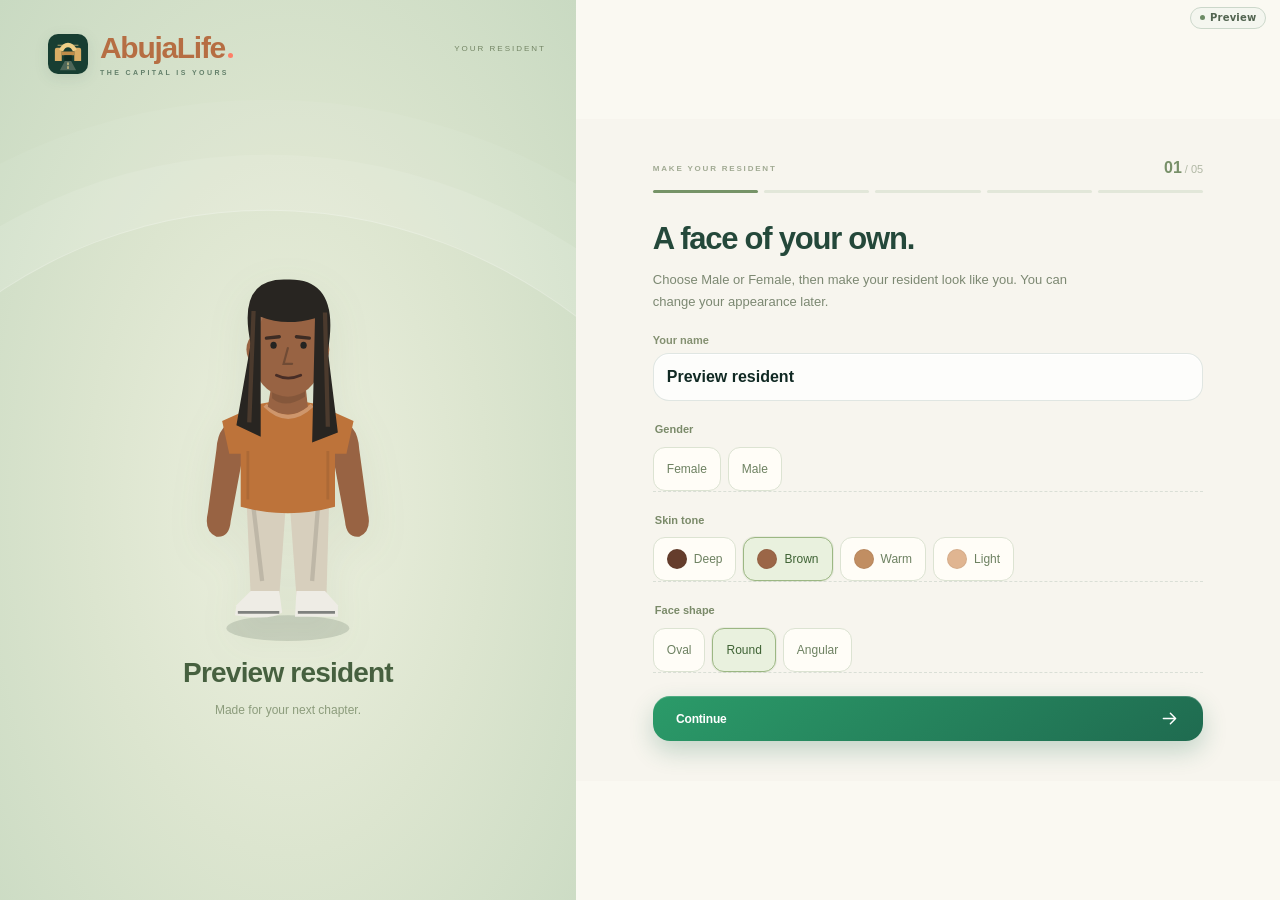
